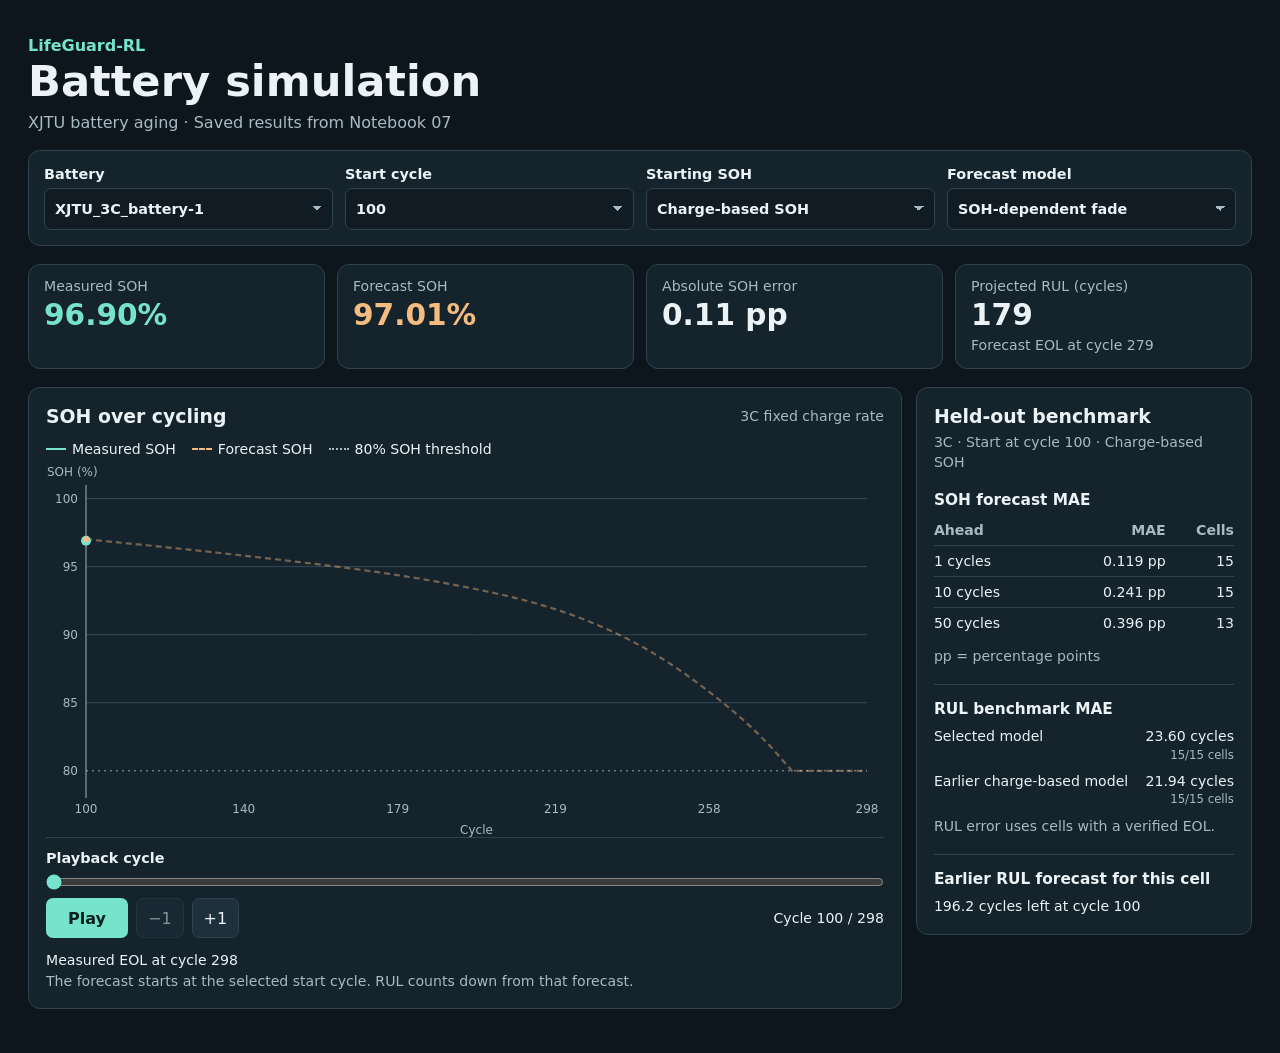
==== simulation/index.html @ 2dda5d89 "Add models-evaluation-simulation on small part" ====
<!doctype html>
<html lang="en">
<head>
  <meta charset="utf-8">
  <meta name="viewport" content="width=device-width, initial-scale=1">
  <meta name="color-scheme" content="dark">
  <title>LifeGuard-RL · Battery simulation</title>
  <style>
    :root {
      color-scheme: dark;
      font-family: system-ui, sans-serif;
      color: #ebf3f6;
      background: #0d161d;
      --panel: #15232d;
      --border: #30424e;
      --muted: #a8bac4;
      --measured: #76e4cc;
      --forecast: #f5bc80;
    }

    * { box-sizing: border-box; }
    body { margin: 0; }
    main { max-width: 1280px; margin: auto; padding: 36px 28px 44px; }
    header, .controls, .stats { margin-bottom: 18px; }
    h1, h2, h3, p, dl, dd { margin: 0; }
    h1 { margin: 3px 0 7px; font-size: clamp(1.8rem, 4vw, 2.7rem); line-height: 1.1; }
    h2 { font-size: 1.18rem; }
    h3 { font-size: 0.96rem; }
    .project { color: var(--measured); font-weight: 650; }
    .muted { color: var(--muted); }
    .small { font-size: 0.88rem; line-height: 1.45; }
    .numbers { font-variant-numeric: tabular-nums; }
    .panel { background: var(--panel); border: 1px solid var(--border); border-radius: 12px; }

    .controls, .stats { display: grid; grid-template-columns: repeat(4, minmax(0, 1fr)); gap: 12px; }
    .controls { padding: 15px; }
    label { display: grid; gap: 6px; font-size: 0.9rem; font-weight: 600; }
    select, button { font: inherit; color: inherit; }
    select {
      width: 100%;
      min-height: 42px;
      padding: 7px 28px 7px 10px;
      border: 1px solid var(--border);
      border-radius: 7px;
      appearance: none;
      background: linear-gradient(45deg, transparent 50%, var(--muted) 50%) right 15px center / 5px 5px no-repeat,
                  linear-gradient(135deg, var(--muted) 50%, transparent 50%) right 10px center / 5px 5px no-repeat,
                  #101b23;
    }
    :focus-visible { outline: 2px solid var(--measured); outline-offset: 3px; }
    .stat { padding: 13px 15px; }
    .stat dt { color: var(--muted); font-size: 0.88rem; }
    .stat-value { margin-top: 4px; font-size: clamp(1.25rem, 2.5vw, 1.85rem); font-weight: 650; }
    .stat-detail { margin-top: 3px; }
    #measured-soh { color: var(--measured); }
    #forecast-soh { color: var(--forecast); }

    .views { display: grid; grid-template-columns: minmax(0, 2.6fr) minmax(270px, 1fr); gap: 14px; align-items: start; }
    .trajectory, .benchmark { padding: 17px; }
    .heading { display: flex; align-items: center; justify-content: space-between; gap: 10px; flex-wrap: wrap; }
    .legend { display: flex; gap: 8px 16px; flex-wrap: wrap; margin: 12px 0 3px; }
    .legend span { display: inline-flex; align-items: center; gap: 6px; }
    .legend i { width: 20px; border-top: 2px solid var(--measured); }
    .legend .forecast { border-color: var(--forecast); border-top-style: dashed; }
    .legend .threshold { border-color: var(--muted); border-top-style: dotted; }
    canvas { display: block; width: 100%; height: clamp(255px, 37vw, 375px); }

    .timeline { display: grid; gap: 8px; padding: 12px 0; border-top: 1px solid var(--border); }
    .timeline input { width: 100%; margin: 0; accent-color: var(--measured); cursor: pointer; }
    .timeline-actions { display: flex; align-items: center; gap: 8px; flex-wrap: wrap; }
    button {
      min-height: 40px;
      min-width: 42px;
      padding: 6px 11px;
      border: 1px solid var(--border);
      border-radius: 7px;
      background: #1d303c;
      cursor: pointer;
    }
    button:hover:not(:disabled) { filter: brightness(1.13); }
    button:disabled { opacity: 0.52; cursor: default; }
    #play { min-width: 82px; background: var(--measured); color: #09211d; border-color: transparent; font-weight: 750; }
    #cycle-position { margin-left: auto; }

    .benchmark > p { margin-top: 5px; }
    .benchmark-section { margin-top: 18px; }
    .benchmark-section + .benchmark-section { padding-top: 15px; border-top: 1px solid var(--border); }
    table { width: 100%; margin-top: 6px; border-collapse: collapse; font-size: 0.88rem; }
    th, td { padding: 7px 0; text-align: right; }
    th:first-child, td:first-child { text-align: left; }
    thead th { color: var(--muted); font-weight: 550; }
    tbody tr { border-top: 1px solid var(--border); }
    .comparison { display: grid; grid-template-columns: 1fr auto; gap: 7px 10px; align-items: start; margin-top: 8px; }
    .comparison dd { text-align: right; }
    .comparison small { display: block; }
    .benchmark-note { margin-top: 8px; }

    @media (max-width: 880px) {
      .views { grid-template-columns: minmax(0, 1fr); }
    }
    @media (max-width: 620px) {
      main { padding: 24px 13px 32px; }
      .controls, .stats { grid-template-columns: repeat(2, minmax(0, 1fr)); gap: 9px; }
      .controls, .stat, .trajectory, .benchmark { padding: 11px; }
      select { font-size: 0.87rem; }
    }
  </style>
</head>
<body>
  <main>
    <header>
      <p class="project">LifeGuard-RL</p>
      <h1>Battery simulation</h1>
      <p class="muted">XJTU battery aging · Saved results from Notebook 07</p>
    </header>

    <section class="controls panel" aria-label="Simulation settings">
      <label>Battery<select id="battery"></select></label>
      <label>Start cycle<select id="landmark"></select></label>
      <label>Starting SOH<select id="initializer"></select></label>
      <label>Forecast model<select id="model"></select></label>
    </section>

    <dl class="stats numbers" aria-label="Results at the selected cycle">
      <div class="stat panel"><dt>Measured SOH</dt><dd id="measured-soh" class="stat-value"></dd></div>
      <div class="stat panel"><dt>Forecast SOH</dt><dd id="forecast-soh" class="stat-value"></dd></div>
      <div class="stat panel"><dt>Absolute SOH error</dt><dd id="soh-error" class="stat-value"></dd></div>
      <div class="stat panel">
        <dt>Projected RUL (cycles)</dt>
        <dd id="projected-rul" class="stat-value"></dd>
        <dd id="projected-detail" class="stat-detail small muted"></dd>
      </div>
    </dl>

    <div class="views">
      <section class="trajectory panel" aria-labelledby="trajectory-title">
        <div class="heading">
          <h2 id="trajectory-title">SOH over cycling</h2>
          <p id="protocol" class="small muted"></p>
        </div>
        <div class="legend small" aria-hidden="true">
          <span><i></i>Measured SOH</span>
          <span><i class="forecast"></i>Forecast SOH</span>
          <span><i class="threshold"></i><span id="threshold-label"></span></span>
        </div>
        <canvas id="chart" role="img" aria-label="Measured and forecast state of health by cycle, with the end-of-life threshold"></canvas>
        <div class="timeline">
          <label for="cycle">Playback cycle</label>
          <input id="cycle" type="range" step="1">
          <div class="timeline-actions">
            <button id="play" type="button">Play</button>
            <button id="back" type="button" aria-label="Previous cycle">−1</button>
            <button id="forward" type="button" aria-label="Next cycle">+1</button>
            <output id="cycle-position" for="cycle" class="numbers small" aria-live="off"></output>
          </div>
        </div>
        <p id="recorded-eol" class="small"></p>
        <p class="small muted">The forecast starts at the selected start cycle. RUL counts down from that forecast.</p>
      </section>

      <aside class="benchmark panel" aria-labelledby="benchmark-title">
        <h2 id="benchmark-title">Held-out benchmark</h2>
        <p id="benchmark-context" class="small muted"></p>
        <section class="benchmark-section">
          <h3>SOH forecast MAE</h3>
          <table class="numbers" aria-label="Mean absolute SOH error by forecast horizon">
            <thead><tr><th scope="col">Ahead</th><th scope="col">MAE</th><th scope="col">Cells</th></tr></thead>
            <tbody id="soh-benchmark"></tbody>
          </table>
          <p class="benchmark-note small muted">pp = percentage points</p>
        </section>
        <section class="benchmark-section">
          <h3>RUL benchmark MAE</h3>
          <dl class="comparison small numbers">
            <dt>Selected model</dt><dd id="model-rul-mae"></dd>
            <dt>Earlier charge-based model</dt><dd id="previous-rul-mae"></dd>
          </dl>
          <p class="benchmark-note small muted">RUL error uses cells with a verified EOL.</p>
        </section>
        <section class="benchmark-section">
          <h3>Earlier RUL forecast for this cell</h3>
          <p id="previous-rul" class="benchmark-note small numbers"></p>
        </section>
      </aside>
    </div>
    <noscript><p>This dashboard needs JavaScript to play the saved results.</p></noscript>
  </main>

  <script id="notebook-data" type="application/json">{"cells":[{"id":"XJTU_2C_battery-1","rate":2,"observedEol":389,"lastRecorded":389,"eventStatus":"observed","landmarks":{"50":{"observed":[98.15,98.1,98.1,98.1,98.1,98.2,98.3,98.2,98.35000000000001,98.4,98.35000000000001,98.35000000000001,98.2,98.2,98.2,98.15,98.1,98.1,98.25,98.4,98.35000000000001,98.35000000000001,98.35000000000001,98.3,98.25,98.25,98.25,98.2,98.2,98.15,98.2,98.25,98.55000000000001,98.45,98.3,98.2,98.15,98.1,98.05,98.05,98.0,98.0,97.95,98.0,97.95,98.0,98.0,98.0,97.95,97.89999999999999,97.85000000000001,97.8,97.75,97.7,97.8,97.89999999999999,97.89999999999999,97.89999999999999,97.89999999999999,97.85000000000001,97.8,97.75,97.75,97.7,97.65,97.6,97.65,97.75,97.8,97.75,97.8,97.75,97.75,97.7,97.65,97.65,97.6,97.6,97.55,97.55,97.55,97.55,97.6,97.55,97.55,97.5,97.45,97.39999999999999,97.35000000000001,97.3,97.25,97.35000000000001,97.45,97.39999999999999,97.39999999999999,97.35000000000001,97.3,97.3,97.2,97.2,97.15,97.1,97.05,97.1,97.3,97.45,97.45,97.35000000000001,97.3,97.25,97.2,97.2,97.15,97.1,97.1,97.05,97.1,97.05,97.05,97.05,96.95,96.89999999999999,96.85000000000001,96.85000000000001,96.8,96.75,96.7,96.7,96.65,96.6,96.6,96.55,96.55,96.5,96.5,96.45,96.45,96.39999999999999,96.35000000000001,96.35000000000001,96.3,96.3,96.25,96.2,96.2,96.2,96.15,96.15,96.1,96.05,96.0,95.95,95.89999999999999,95.85000000000001,95.85000000000001,95.8,95.7,95.7,95.65,95.6,95.55,95.5,95.45,95.45,95.35,95.35,95.25,95.19999999999999,95.19999999999999,95.1,95.05,94.95,94.89999999999999,94.8,94.75,94.69999999999999,94.6,94.5,94.45,94.35,94.25,94.19999999999999,94.1,94.05,94.0,93.89999999999999,93.85,93.8,93.75,93.65,93.60000000000001,93.55,93.5,93.5,93.4,93.4,93.35,93.25,93.2,93.15,93.05,93.0,92.95,92.95,93.10000000000001,93.0,93.0,93.2,93.15,93.15,93.15,93.05,93.0,92.9,92.9,92.45,92.4,92.45,92.4,92.4,92.30000000000001,92.25,92.2,92.10000000000001,92.05,92.0,92.05,92.05,92.0,91.9,91.8,91.64999999999999,91.55,91.45,91.35,91.3,91.2,91.10000000000001,91.2,91.25,91.14999999999999,91.05,90.95,91.0,90.95,90.75,90.60000000000001,90.5,90.4,90.3,90.3,90.35,90.4,90.2,90.14999999999999,90.0,89.95,89.85,89.75,89.60000000000001,89.5,89.4,89.35,89.3,89.14999999999999,89.05,88.85,88.75,88.6,88.5,88.35,88.25,88.1,88.0,87.85,87.8,87.64999999999999,87.5,87.4,87.3,87.25,87.15,87.05000000000001,86.8,86.7,86.6,86.4,86.3,86.25,86.1,86.05000000000001,85.9,85.9,85.85000000000001,85.75,85.6,85.5,85.45,85.35000000000001,85.2,85.2,85.1,85.05,84.89999999999999,84.75,84.65,84.5,84.39999999999999,84.35000000000001,84.2,84.1,84.05,84.0,84.05,83.89999999999999,83.8,83.7,83.55,83.45,83.35000000000001,83.25,83.1,83.0,82.89999999999999,82.85,83.0,82.95,82.85,82.75,82.69999999999999,82.65,82.55,82.45,82.3,82.25,82.15,82.0,82.05,82.1,79.60000000000001],"initializers":{"charge":{"persistence":{"rul":null,"status":"persistence","forecast":[98.10902935030765,98.10902935030765,98.10902935030765,98.10902935030765,98.10902935030765,98.10902935030765,98.10902935030765,98.10902935030765,98.10902935030765,98.10902935030765,98.10902935030765,98.10902935030765,98.10902935030765,98.10902935030765,98.10902935030765,98.10902935030765,98.10902935030765,98.10902935030765,98.10902935030765,98.10902935030765,98.10902935030765,98.10902935030765,98.10902935030765,98.10902935030765,98.10902935030765,98.10902935030765,98.10902935030765,98.10902935030765,98.10902935030765,98.10902935030765,98.10902935030765,98.10902935030765,98.10902935030765,98.10902935030765,98.10902935030765,98.10902935030765,98.10902935030765,98.10902935030765,98.10902935030765,98.10902935030765,98.10902935030765,98.10902935030765,98.10902935030765,98.10902935030765,98.10902935030765,98.10902935030765,98.10902935030765,98.10902935030765,98.10902935030765,98.10902935030765,98.10902935030765,98.10902935030765,98.10902935030765,98.10902935030765,98.10902935030765,98.10902935030765,98.10902935030765,98.10902935030765,98.10902935030765,98.10902935030765,98.10902935030765,98.10902935030765,98.10902935030765,98.10902935030765,98.10902935030765,98.10902935030765,98.10902935030765,98.10902935030765,98.10902935030765,98.10902935030765,98.10902935030765,98.10902935030765,98.10902935030765,98.10902935030765,98.10902935030765,98.10902935030765,98.10902935030765,98.10902935030765,98.10902935030765,98.10902935030765,98.10902935030765,98.10902935030765,98.10902935030765,98.10902935030765,98.10902935030765,98.10902935030765,98.10902935030765,98.10902935030765,98.10902935030765,98.10902935030765,98.10902935030765,98.10902935030765,98.10902935030765,98.10902935030765,98.10902935030765,98.10902935030765,98.10902935030765,98.10902935030765,98.10902935030765,98.10902935030765,98.10902935030765,98.10902935030765,98.10902935030765,98.10902935030765,98.10902935030765,98.10902935030765,98.10902935030765,98.10902935030765,98.10902935030765,98.10902935030765,98.10902935030765,98.10902935030765,98.10902935030765,98.10902935030765,98.10902935030765,98.10902935030765,98.10902935030765,98.10902935030765,98.10902935030765,98.10902935030765,98.10902935030765,98.10902935030765,98.10902935030765,98.10902935030765,98.10902935030765,98.10902935030765,98.10902935030765,98.10902935030765,98.10902935030765,98.10902935030765,98.10902935030765,98.10902935030765,98.10902935030765,98.10902935030765,98.10902935030765,98.10902935030765,98.10902935030765,98.10902935030765,98.10902935030765,98.10902935030765,98.10902935030765,98.10902935030765,98.10902935030765,98.10902935030765,98.10902935030765,98.10902935030765,98.10902935030765,98.10902935030765,98.10902935030765,98.10902935030765,98.10902935030765,98.10902935030765,98.10902935030765,98.10902935030765,98.10902935030765,98.10902935030765,98.10902935030765,98.10902935030765,98.10902935030765,98.10902935030765,98.10902935030765,98.10902935030765,98.10902935030765,98.10902935030765,98.10902935030765,98.10902935030765,98.10902935030765,98.10902935030765,98.10902935030765,98.10902935030765,98.10902935030765,98.10902935030765,98.10902935030765,98.10902935030765,98.10902935030765,98.10902935030765,98.10902935030765,98.10902935030765,98.10902935030765,98.10902935030765,98.10902935030765,98.10902935030765,98.10902935030765,98.10902935030765,98.10902935030765,98.10902935030765,98.10902935030765,98.10902935030765,98.10902935030765,98.10902935030765,98.10902935030765,98.10902935030765,98.10902935030765,98.10902935030765,98.10902935030765,98.10902935030765,98.10902935030765,98.10902935030765,98.10902935030765,98.10902935030765,98.10902935030765,98.10902935030765,98.10902935030765,98.10902935030765,98.10902935030765,98.10902935030765,98.10902935030765,98.10902935030765,98.10902935030765,98.10902935030765,98.10902935030765,98.10902935030765,98.10902935030765,98.10902935030765,98.10902935030765,98.10902935030765,98.10902935030765,98.10902935030765,98.10902935030765,98.10902935030765,98.10902935030765,98.10902935030765,98.10902935030765,98.10902935030765,98.10902935030765,98.10902935030765,98.10902935030765,98.10902935030765,98.10902935030765,98.10902935030765,98.10902935030765,98.10902935030765,98.10902935030765,98.10902935030765,98.10902935030765,98.10902935030765,98.10902935030765,98.10902935030765,98.10902935030765,98.10902935030765,98.10902935030765,98.10902935030765,98.10902935030765,98.10902935030765,98.10902935030765,98.10902935030765,98.10902935030765,98.10902935030765,98.10902935030765,98.10902935030765,98.10902935030765,98.10902935030765,98.10902935030765,98.10902935030765,98.10902935030765,98.10902935030765,98.10902935030765,98.10902935030765,98.10902935030765,98.10902935030765,98.10902935030765,98.10902935030765,98.10902935030765,98.10902935030765,98.10902935030765,98.10902935030765,98.10902935030765,98.10902935030765,98.10902935030765,98.10902935030765,98.10902935030765,98.10902935030765,98.10902935030765,98.10902935030765,98.10902935030765,98.10902935030765,98.10902935030765,98.10902935030765,98.10902935030765,98.10902935030765,98.10902935030765,98.10902935030765,98.10902935030765,98.10902935030765,98.10902935030765,98.10902935030765,98.10902935030765,98.10902935030765,98.10902935030765,98.10902935030765,98.10902935030765,98.10902935030765,98.10902935030765,98.10902935030765,98.10902935030765,98.10902935030765,98.10902935030765,98.10902935030765,98.10902935030765,98.10902935030765,98.10902935030765,98.10902935030765,98.10902935030765,98.10902935030765,98.10902935030765,98.10902935030765,98.10902935030765,98.10902935030765,98.10902935030765,98.10902935030765,98.10902935030765,98.10902935030765,98.10902935030765,98.10902935030765,98.10902935030765,98.10902935030765,98.10902935030765,98.10902935030765,98.10902935030765,98.10902935030765,98.10902935030765,98.10902935030765,98.10902935030765,98.10902935030765,98.10902935030765,98.10902935030765,98.10902935030765,98.10902935030765,98.10902935030765,98.10902935030765,98.10902935030765,98.10902935030765,98.10902935030765,98.10902935030765,98.10902935030765,98.10902935030765,98.10902935030765,98.10902935030765,98.10902935030765,98.10902935030765]},"constant_fade":{"rul":363.0,"status":"crossed","forecast":[98.10902935030765,98.05902935030765,98.00902935030766,97.95902935030766,97.90902935030766,97.85902935030767,97.80902935030767,97.75902935030767,97.70902935030767,97.65902935030768,97.60902935030768,97.55902935030768,97.50902935030769,97.45902935030769,97.40902935030769,97.3590293503077,97.3090293503077,97.2590293503077,97.2090293503077,97.1590293503077,97.10902935030771,97.05902935030771,97.00902935030771,96.95902935030772,96.90902935030772,96.85902935030772,96.80902935030772,96.75902935030773,96.70902935030773,96.65902935030773,96.60902935030774,96.55902935030774,96.50902935030774,96.45902935030774,96.40902935030775,96.35902935030775,96.30902935030775,96.25902935030776,96.20902935030776,96.15902935030776,96.10902935030776,96.05902935030777,96.00902935030777,95.95902935030777,95.90902935030778,95.85902935030778,95.80902935030778,95.75902935030778,95.70902935030779,95.65902935030779,95.6090293503078,95.5590293503078,95.5090293503078,95.4590293503078,95.4090293503078,95.35902935030781,95.30902935030781,95.25902935030781,95.20902935030782,95.15902935030782,95.10902935030782,95.05902935030782,95.00902935030783,94.95902935030783,94.90902935030783,94.85902935030784,94.80902935030784,94.75902935030784,94.70902935030784,94.65902935030785,94.60902935030785,94.55902935030785,94.50902935030786,94.45902935030786,94.40902935030786,94.35902935030786,94.30902935030787,94.25902935030787,94.20902935030787,94.15902935030788,94.10902935030788,94.05902935030788,94.00902935030788,93.95902935030789,93.90902935030789,93.85902935030789,93.8090293503079,93.7590293503079,93.7090293503079,93.6590293503079,93.6090293503079,93.55902935030791,93.50902935030791,93.45902935030792,93.40902935030792,93.35902935030792,93.30902935030792,93.25902935030793,93.20902935030793,93.15902935030793,93.10902935030794,93.05902935030794,93.00902935030794,92.95902935030794,92.90902935030795,92.85902935030795,92.80902935030795,92.75902935030796,92.70902935030796,92.65902935030796,92.60902935030796,92.55902935030797,92.50902935030797,92.45902935030797,92.40902935030797,92.35902935030798,92.30902935030798,92.25902935030798,92.20902935030799,92.15902935030799,92.10902935030799,92.059029350308,92.009029350308,91.959029350308,91.909029350308,91.859029350308,91.80902935030801,91.75902935030801,91.70902935030801,91.65902935030802,91.60902935030802,91.55902935030802,91.50902935030803,91.45902935030803,91.40902935030803,91.35902935030803,91.30902935030804,91.25902935030804,91.20902935030804,91.15902935030805,91.10902935030805,91.05902935030805,91.00902935030805,90.95902935030806,90.90902935030806,90.85902935030806,90.80902935030807,90.75902935030807,90.70902935030807,90.65902935030807,90.60902935030808,90.55902935030808,90.50902935030808,90.45902935030809,90.40902935030809,90.35902935030809,90.3090293503081,90.2590293503081,90.2090293503081,90.1590293503081,90.1090293503081,90.05902935030811,90.00902935030811,89.95902935030811,89.90902935030812,89.85902935030812,89.80902935030812,89.75902935030813,89.70902935030813,89.65902935030813,89.60902935030813,89.55902935030814,89.50902935030814,89.45902935030814,89.40902935030815,89.35902935030815,89.30902935030815,89.25902935030815,89.20902935030816,89.15902935030816,89.10902935030816,89.05902935030817,89.00902935030817,88.95902935030817,88.90902935030817,88.85902935030818,88.80902935030818,88.75902935030818,88.70902935030819,88.65902935030819,88.60902935030819,88.5590293503082,88.5090293503082,88.4590293503082,88.4090293503082,88.3590293503082,88.30902935030821,88.25902935030821,88.20902935030821,88.15902935030822,88.10902935030822,88.05902935030822,88.00902935030823,87.95902935030823,87.90902935030823,87.85902935030823,87.80902935030824,87.75902935030824,87.70902935030824,87.65902935030824,87.60902935030825,87.55902935030825,87.50902935030825,87.45902935030826,87.40902935030826,87.35902935030826,87.30902935030826,87.25902935030827,87.20902935030827,87.15902935030827,87.10902935030828,87.05902935030828,87.00902935030828,86.95902935030828,86.90902935030829,86.85902935030829,86.8090293503083,86.7590293503083,86.7090293503083,86.6590293503083,86.6090293503083,86.55902935030831,86.50902935030831,86.45902935030831,86.40902935030832,86.35902935030832,86.30902935030832,86.25902935030832,86.20902935030833,86.15902935030833,86.10902935030833,86.05902935030834,86.00902935030834,85.95902935030834,85.90902935030834,85.85902935030835,85.80902935030835,85.75902935030835,85.70902935030836,85.65902935030836,85.60902935030836,85.55902935030836,85.50902935030837,85.45902935030837,85.40902935030837,85.35902935030838,85.30902935030838,85.25902935030838,85.20902935030838,85.15902935030839,85.10902935030839,85.05902935030839,85.0090293503084,84.9590293503084,84.9090293503084,84.8590293503084,84.8090293503084,84.75902935030841,84.70902935030841,84.65902935030842,84.60902935030842,84.55902935030842,84.50902935030842,84.45902935030843,84.40902935030843,84.35902935030843,84.30902935030844,84.25902935030844,84.20902935030844,84.15902935030844,84.10902935030845,84.05902935030845,84.00902935030845,83.95902935030846,83.90902935030846,83.85902935030846,83.80902935030846,83.75902935030847,83.70902935030847,83.65902935030847,83.60902935030848,83.55902935030848,83.50902935030848,83.45902935030848,83.40902935030849,83.35902935030849,83.30902935030849,83.2590293503085,83.2090293503085,83.1590293503085,83.1090293503085,83.0590293503085,83.00902935030851,82.95902935030851,82.90902935030851,82.85902935030852,82.80902935030852,82.75902935030852,82.70902935030853,82.65902935030853,82.60902935030853,82.55902935030853,82.50902935030854,82.45902935030854,82.40902935030854,82.35902935030855,82.30902935030855,82.25902935030855,82.20902935030855,82.15902935030856,82.10902935030856,82.05902935030856,82.00902935030857,81.95902935030857,81.90902935030857,81.85902935030857,81.80902935030858,81.75902935030858,81.70902935030858,81.65902935030859,81.60902935030859,81.55902935030859,81.5090293503086,81.4590293503086,81.4090293503086,81.3590293503086,81.3090293503086,81.25902935030861,81.20902935030861,81.15902935030861]},"soh_dependent":{"rul":319.0,"status":"crossed","forecast":[98.10902935030765,98.10011964381073,98.09112084024883,98.08203204865133,98.07285236913785,98.06358089282922,98.05421670175751,98.04475886877509,98.03520645746285,98.02555852203747,98.01581410725785,98.00597224833044,97.99603197081375,97.98599229052188,97.9758522134271,97.96561073556137,97.95526684291698,97.94481951134615,97.93426770645962,97.92361038352422,97.91284648735946,97.90197495223306,97.89099470175539,97.87990464877295,97.86870369526068,97.85739073221329,97.84596463953542,97.83442428593078,97.82276852879009,97.81099621407799,97.79910617621877,97.78709723798096,97.77496821036077,97.76271789246438,97.75034507138902,97.73784852210291,97.72522700732394,97.71247927739718,97.69960407017115,97.68660011087286,97.67346611198158,97.6602007731014,97.6468027808324,97.63327080864073,97.61960351672714,97.6057995518944,97.59185754741335,97.57777612288749,97.56355388411636,97.54918942295753,97.53468131718711,97.52002813035898,97.50522841166257,97.49028069577919,97.47518350273698,97.45993533776435,97.444534691142,97.42898003805341,97.41326983843395,97.39740253681829,97.38137656218647,97.36519032780834,97.34884223108642,97.33233065339729,97.31565395993127,97.29881049953057,97.28179860452587,97.26461659057114,97.24726275647684,97.22973538404162,97.21203273788204,97.19415306526086,97.17609459591347,97.1578555418726,97.13943409729133,97.12082843826424,97.10203672264689,97.08305708987335,97.06388766077208,97.04452653737981,97.02497180275361,97.00522152078115,96.98527373598895,96.96494239504871,96.9441535989373,96.92289705491339,96.90116223864895,96.87893838901856,96.85621450277148,96.83297932908384,96.80922136398823,96.78492884467796,96.76008974368322,96.7346917629161,96.70872232758171,96.6821685799523,96.65501737300123,96.62725526389376,96.59886850733137,96.56984304874634,96.54016451734313,96.50981821898336,96.47878912891048,96.44706188431097,96.41462077670796,96.3814497441839,96.34753236342803,96.31285184160517,96.27739100804128,96.2411323057222,96.20405778260096,96.16614908270948,96.12738743707044,96.08775365440452,96.04722811162863,96.00579074414027,95.96342103588343,95.92009800919081,95.8758002143976,95.83050571922155,95.78419209790404,95.73683642010688,95.68841523955929,95.63890458244937,95.58827993555448,95.53651623410445,95.4835878493718,95.42946857598267,95.37413161894227,95.31754958036848,95.25969444592677,95.20053757096012,95.14004966630672,95.07820078379862,95.01496030143409,94.95029690821636,94.88560755254001,94.82132250533664,94.75743923967829,94.6939552444303,94.6308680241526,94.56817509900165,94.50587400463289,94.44396229210393,94.38243752777828,94.32129729322966,94.26053918514698,94.20016081523981,94.14015981014457,94.08053381133116,94.02128047501034,93.96239747204153,93.90388248784127,93.84573322229227,93.78794738965294,93.73052271846761,93.67345695147719,93.61674784553045,93.56039317149589,93.50439071417404,93.44873827221045,93.39343365800913,93.33847469764657,93.28385923078629,93.22958511059387,93.17565020365267,93.12205238987984,93.06878956244309,93.01585962767781,92.96326050500483,92.91066865626733,92.857945327908,92.80509019122776,92.75210291670584,92.6989831739976,92.6457306319326,92.59234495851243,92.53882582090871,92.48517288546098,92.43138581767464,92.37746428221882,92.32340794292438,92.26921646278169,92.21488950393864,92.16042672769848,92.10582779451772,92.05109236400402,91.99622009491404,91.94121064515133,91.8860636717642,91.83077883094361,91.77535577802098,91.71979416746603,91.6640936528847,91.60825388701691,91.55227452173446,91.4961552080388,91.4398955960589,91.38349533504905,91.32695407338667,91.27027145857014,91.21344713721656,91.1564807550596,91.09937195694725,91.04212038683961,90.98472568780672,90.92687246933724,90.86768139519066,90.80712152745444,90.74516121277682,90.68176806582228,90.61690895234442,90.55054997186738,90.48265643996682,90.41319287014105,90.34212295526306,90.26940954860352,90.19501464441498,90.11889935806708,90.04102390572238,89.96134758354222,89.87982874641163,89.79642478617241,89.71109210935265,89.62378611438143,89.53446116827651,89.4430705827929,89.34956659001999,89.2539003174142,89.15602176225441,89.05587976550655,88.95342198508389,88.84958465130592,88.74555262252711,88.64132553369436,88.53690301907004,88.4322847122308,88.32747024606623,88.2224592527776,88.11725136387655,88.01184621018382,87.90624342182791,87.80044262824384,87.6944434581718,87.58824553965587,87.48184850004273,87.37525196598031,87.26845556341652,87.16145891759793,87.05426165306842,86.94686339366793,86.83936339366792,86.73186339366792,86.62436339366792,86.51686339366792,86.40936339366792,86.30186339366792,86.19436339366791,86.08686339366791,85.97936339366791,85.87186339366791,85.7643633936679,85.6568633936679,85.5493633936679,85.4418633936679,85.3343633936679,85.2268633936679,85.1193633936679,85.0118633936679,84.9043633936679,84.79752089533643,84.69141293918099,84.58603447522412,84.48138048820695,84.37744599735053,84.27422605611875,84.17171575198293,84.06991020618804,83.9688045735205,83.86839404207754,83.76867383303825,83.66963920043611,83.57128543093312,83.47360784359545,83.37660178967073,83.28026265236674,83.18458584663172,83.08956681893612,82.99520104705593,82.90143305098239,82.80731342492358,82.71284085026704,82.61801400345554,82.5228315559685,82.42729217430337,82.33139451995702,82.23513724940685,82.13851901409213,82.04153846039497,81.94419422962146,81.84648495798254,81.74840927657498,81.64996581136214,81.55115318315474,81.45197000759157,81.35241489512003,81.25248645097673,81.1521832751679,81.05150396244979,80.95044710230897,80.84919710230898,80.74794710230898,80.64669710230899,80.545447102309,80.444197102309,80.34294710230901,80.24169710230902,80.14044710230903,80.03919710230903,80.0,80.0,80.0,80.0,80.0,80.0,80.0,80.0,80.0,80.0,80.0,80.0,80.0,80.0,80.0,80.0,80.0,80.0,80.0,80.0,80.0]},"soh_dependent_with_history":{"rul":319.0,"status":"crossed","forecast":[98.10902935030765,98.10011964381073,98.09112084024883,98.08203204865133,98.07285236913785,98.06358089282922,98.05421670175751,98.04475886877509,98.03520645746285,98.02555852203747,98.01581410725785,98.00597224833044,97.99603197081375,97.98599229052188,97.9758522134271,97.96561073556137,97.95526684291698,97.94481951134615,97.93426770645962,97.92361038352422,97.91284648735946,97.90197495223306,97.89099470175539,97.87990464877295,97.86870369526068,97.85739073221329,97.84596463953542,97.83442428593078,97.82276852879009,97.81099621407799,97.79910617621877,97.78709723798096,97.77496821036077,97.76271789246438,97.75034507138902,97.73784852210291,97.72522700732394,97.71247927739718,97.69960407017115,97.68660011087286,97.67346611198158,97.6602007731014,97.6468027808324,97.63327080864073,97.61960351672714,97.6057995518944,97.59185754741335,97.57777612288749,97.56355388411636,97.54918942295753,97.53468131718711,97.52002813035898,97.50522841166257,97.49028069577919,97.47518350273698,97.45993533776435,97.444534691142,97.42898003805341,97.41326983843395,97.39740253681829,97.38137656218647,97.36519032780834,97.34884223108642,97.33233065339729,97.31565395993127,97.29881049953057,97.28179860452587,97.26461659057114,97.24726275647684,97.22973538404162,97.21203273788204,97.19415306526086,97.17609459591347,97.1578555418726,97.13943409729133,97.12082843826424,97.10203672264689,97.08305708987335,97.06388766077208,97.04452653737981,97.02497180275361,97.00522152078115,96.98527373598895,96.96494239504871,96.9441535989373,96.92289705491339,96.90116223864895,96.87893838901856,96.85621450277148,96.83297932908384,96.80922136398823,96.78492884467796,96.76008974368322,96.7346917629161,96.70872232758171,96.6821685799523,96.65501737300123,96.62725526389376,96.59886850733137,96.56984304874634,96.54016451734313,96.50981821898336,96.47878912891048,96.44706188431097,96.41462077670796,96.3814497441839,96.34753236342803,96.31285184160517,96.27739100804128,96.2411323057222,96.20405778260096,96.16614908270948,96.12738743707044,96.08775365440452,96.04722811162863,96.00579074414027,95.96342103588343,95.92009800919081,95.8758002143976,95.83050571922155,95.78419209790404,95.73683642010688,95.68841523955929,95.63890458244937,95.58827993555448,95.53651623410445,95.4835878493718,95.42946857598267,95.37413161894227,95.31754958036848,95.25969444592677,95.20053757096012,95.14004966630672,95.07820078379862,95.01496030143409,94.95029690821636,94.88560755254001,94.82132250533664,94.75743923967829,94.6939552444303,94.6308680241526,94.56817509900165,94.50587400463289,94.44396229210393,94.38243752777828,94.32129729322966,94.26053918514698,94.20016081523981,94.14015981014457,94.08053381133116,94.02128047501034,93.96239747204153,93.90388248784127,93.84573322229227,93.78794738965294,93.73052271846761,93.67345695147719,93.61674784553045,93.56039317149589,93.50439071417404,93.44873827221045,93.39343365800913,93.33847469764657,93.28385923078629,93.22958511059387,93.17565020365267,93.12205238987984,93.06878956244309,93.01585962767781,92.96326050500483,92.91066865626733,92.857945327908,92.80509019122776,92.75210291670584,92.6989831739976,92.6457306319326,92.59234495851243,92.53882582090871,92.48517288546098,92.43138581767464,92.37746428221882,92.32340794292438,92.26921646278169,92.21488950393864,92.16042672769848,92.10582779451772,92.05109236400402,91.99622009491404,91.94121064515133,91.8860636717642,91.83077883094361,91.77535577802098,91.71979416746603,91.6640936528847,91.60825388701691,91.55227452173446,91.4961552080388,91.4398955960589,91.38349533504905,91.32695407338667,91.27027145857014,91.21344713721656,91.1564807550596,91.09937195694725,91.04212038683961,90.98472568780672,90.92687246933724,90.86768139519066,90.80712152745444,90.74516121277682,90.68176806582228,90.61690895234442,90.55054997186738,90.48265643996682,90.41319287014105,90.34212295526306,90.26940954860352,90.19501464441498,90.11889935806708,90.04102390572238,89.96134758354222,89.87982874641163,89.79642478617241,89.71109210935265,89.62378611438143,89.53446116827651,89.4430705827929,89.34956659001999,89.2539003174142,89.15602176225441,89.05587976550655,88.95342198508389,88.84958465130592,88.74555262252711,88.64132553369436,88.53690301907004,88.4322847122308,88.32747024606623,88.2224592527776,88.11725136387655,88.01184621018382,87.90624342182791,87.80044262824384,87.6944434581718,87.58824553965587,87.48184850004273,87.37525196598031,87.26845556341652,87.16145891759793,87.05426165306842,86.94686339366793,86.83936339366792,86.73186339366792,86.62436339366792,86.51686339366792,86.40936339366792,86.30186339366792,86.19436339366791,86.08686339366791,85.97936339366791,85.87186339366791,85.7643633936679,85.6568633936679,85.5493633936679,85.4418633936679,85.3343633936679,85.2268633936679,85.1193633936679,85.0118633936679,84.9043633936679,84.79752089533643,84.69141293918099,84.58603447522412,84.48138048820695,84.37744599735053,84.27422605611875,84.17171575198293,84.06991020618804,83.9688045735205,83.86839404207754,83.76867383303825,83.66963920043611,83.57128543093312,83.47360784359545,83.37660178967073,83.28026265236674,83.18458584663172,83.08956681893612,82.99520104705593,82.90143305098239,82.80731342492358,82.71284085026704,82.61801400345554,82.5228315559685,82.42729217430337,82.33139451995702,82.23513724940685,82.13851901409213,82.04153846039497,81.94419422962146,81.84648495798254,81.74840927657498,81.64996581136214,81.55115318315474,81.45197000759157,81.35241489512003,81.25248645097673,81.1521832751679,81.05150396244979,80.95044710230897,80.84919710230898,80.74794710230898,80.64669710230899,80.545447102309,80.444197102309,80.34294710230901,80.24169710230902,80.14044710230903,80.03919710230903,80.0,80.0,80.0,80.0,80.0,80.0,80.0,80.0,80.0,80.0,80.0,80.0,80.0,80.0,80.0,80.0,80.0,80.0,80.0,80.0,80.0]}},"measured":{"persistence":{"rul":null,"status":"persistence","forecast":[98.15,98.15,98.15,98.15,98.15,98.15,98.15,98.15,98.15,98.15,98.15,98.15,98.15,98.15,98.15,98.15,98.15,98.15,98.15,98.15,98.15,98.15,98.15,98.15,98.15,98.15,98.15,98.15,98.15,98.15,98.15,98.15,98.15,98.15,98.15,98.15,98.15,98.15,98.15,98.15,98.15,98.15,98.15,98.15,98.15,98.15,98.15,98.15,98.15,98.15,98.15,98.15,98.15,98.15,98.15,98.15,98.15,98.15,98.15,98.15,98.15,98.15,98.15,98.15,98.15,98.15,98.15,98.15,98.15,98.15,98.15,98.15,98.15,98.15,98.15,98.15,98.15,98.15,98.15,98.15,98.15,98.15,98.15,98.15,98.15,98.15,98.15,98.15,98.15,98.15,98.15,98.15,98.15,98.15,98.15,98.15,98.15,98.15,98.15,98.15,98.15,98.15,98.15,98.15,98.15,98.15,98.15,98.15,98.15,98.15,98.15,98.15,98.15,98.15,98.15,98.15,98.15,98.15,98.15,98.15,98.15,98.15,98.15,98.15,98.15,98.15,98.15,98.15,98.15,98.15,98.15,98.15,98.15,98.15,98.15,98.15,98.15,98.15,98.15,98.15,98.15,98.15,98.15,98.15,98.15,98.15,98.15,98.15,98.15,98.15,98.15,98.15,98.15,98.15,98.15,98.15,98.15,98.15,98.15,98.15,98.15,98.15,98.15,98.15,98.15,98.15,98.15,98.15,98.15,98.15,98.15,98.15,98.15,98.15,98.15,98.15,98.15,98.15,98.15,98.15,98.15,98.15,98.15,98.15,98.15,98.15,98.15,98.15,98.15,98.15,98.15,98.15,98.15,98.15,98.15,98.15,98.15,98.15,98.15,98.15,98.15,98.15,98.15,98.15,98.15,98.15,98.15,98.15,98.15,98.15,98.15,98.15,98.15,98.15,98.15,98.15,98.15,98.15,98.15,98.15,98.15,98.15,98.15,98.15,98.15,98.15,98.15,98.15,98.15,98.15,98.15,98.15,98.15,98.15,98.15,98.15,98.15,98.15,98.15,98.15,98.15,98.15,98.15,98.15,98.15,98.15,98.15,98.15,98.15,98.15,98.15,98.15,98.15,98.15,98.15,98.15,98.15,98.15,98.15,98.15,98.15,98.15,98.15,98.15,98.15,98.15,98.15,98.15,98.15,98.15,98.15,98.15,98.15,98.15,98.15,98.15,98.15,98.15,98.15,98.15,98.15,98.15,98.15,98.15,98.15,98.15,98.15,98.15,98.15,98.15,98.15,98.15,98.15,98.15,98.15,98.15,98.15,98.15,98.15,98.15,98.15,98.15,98.15,98.15,98.15,98.15,98.15,98.15,98.15,98.15,98.15,98.15,98.15,98.15,98.15,98.15,98.15,98.15,98.15,98.15,98.15,98.15,98.15,98.15,98.15,98.15,98.15,98.15,98.15,98.15,98.15,98.15,98.15,98.15,98.15,98.15,98.15,98.15,98.15,98.15]},"constant_fade":{"rul":364.0,"status":"crossed","forecast":[98.15,98.10000000000001,98.05000000000001,98.00000000000001,97.95000000000002,97.90000000000002,97.85000000000002,97.80000000000003,97.75000000000003,97.70000000000003,97.65000000000003,97.60000000000004,97.55000000000004,97.50000000000004,97.45000000000005,97.40000000000005,97.35000000000005,97.30000000000005,97.25000000000006,97.20000000000006,97.15000000000006,97.10000000000007,97.05000000000007,97.00000000000007,96.95000000000007,96.90000000000008,96.85000000000008,96.80000000000008,96.75000000000009,96.70000000000009,96.65000000000009,96.6000000000001,96.5500000000001,96.5000000000001,96.4500000000001,96.4000000000001,96.35000000000011,96.30000000000011,96.25000000000011,96.20000000000012,96.15000000000012,96.10000000000012,96.05000000000013,96.00000000000013,95.95000000000013,95.90000000000013,95.85000000000014,95.80000000000014,95.75000000000014,95.70000000000014,95.65000000000015,95.60000000000015,95.55000000000015,95.50000000000016,95.45000000000016,95.40000000000016,95.35000000000016,95.30000000000017,95.25000000000017,95.20000000000017,95.15000000000018,95.10000000000018,95.05000000000018,95.00000000000018,94.95000000000019,94.90000000000019,94.8500000000002,94.8000000000002,94.7500000000002,94.7000000000002,94.6500000000002,94.60000000000021,94.55000000000021,94.50000000000021,94.45000000000022,94.40000000000022,94.35000000000022,94.30000000000022,94.25000000000023,94.20000000000023,94.15000000000023,94.10000000000024,94.05000000000024,94.00000000000024,93.95000000000024,93.90000000000025,93.85000000000025,93.80000000000025,93.75000000000026,93.70000000000026,93.65000000000026,93.60000000000026,93.55000000000027,93.50000000000027,93.45000000000027,93.40000000000028,93.35000000000028,93.30000000000028,93.25000000000028,93.20000000000029,93.15000000000029,93.10000000000029,93.0500000000003,93.0000000000003,92.9500000000003,92.9000000000003,92.8500000000003,92.80000000000031,92.75000000000031,92.70000000000032,92.65000000000032,92.60000000000032,92.55000000000032,92.50000000000033,92.45000000000033,92.40000000000033,92.35000000000034,92.30000000000034,92.25000000000034,92.20000000000034,92.15000000000035,92.10000000000035,92.05000000000035,92.00000000000036,91.95000000000036,91.90000000000036,91.85000000000036,91.80000000000037,91.75000000000037,91.70000000000037,91.65000000000038,91.60000000000038,91.55000000000038,91.50000000000038,91.45000000000039,91.40000000000039,91.35000000000039,91.3000000000004,91.2500000000004,91.2000000000004,91.1500000000004,91.1000000000004,91.05000000000041,91.00000000000041,90.95000000000041,90.90000000000042,90.85000000000042,90.80000000000042,90.75000000000043,90.70000000000043,90.65000000000043,90.60000000000043,90.55000000000044,90.50000000000044,90.45000000000044,90.40000000000045,90.35000000000045,90.30000000000045,90.25000000000045,90.20000000000046,90.15000000000046,90.10000000000046,90.05000000000047,90.00000000000047,89.95000000000047,89.90000000000047,89.85000000000048,89.80000000000048,89.75000000000048,89.70000000000049,89.65000000000049,89.60000000000049,89.5500000000005,89.5000000000005,89.4500000000005,89.4000000000005,89.3500000000005,89.30000000000051,89.25000000000051,89.20000000000051,89.15000000000052,89.10000000000052,89.05000000000052,89.00000000000053,88.95000000000053,88.90000000000053,88.85000000000053,88.80000000000054,88.75000000000054,88.70000000000054,88.65000000000055,88.60000000000055,88.55000000000055,88.50000000000055,88.45000000000056,88.40000000000056,88.35000000000056,88.30000000000057,88.25000000000057,88.20000000000057,88.15000000000057,88.10000000000058,88.05000000000058,88.00000000000058,87.95000000000059,87.90000000000059,87.85000000000059,87.8000000000006,87.7500000000006,87.7000000000006,87.6500000000006,87.6000000000006,87.55000000000061,87.50000000000061,87.45000000000061,87.40000000000062,87.35000000000062,87.30000000000062,87.25000000000063,87.20000000000063,87.15000000000063,87.10000000000063,87.05000000000064,87.00000000000064,86.95000000000064,86.90000000000065,86.85000000000065,86.80000000000065,86.75000000000065,86.70000000000066,86.65000000000066,86.60000000000066,86.55000000000067,86.50000000000067,86.45000000000067,86.40000000000067,86.35000000000068,86.30000000000068,86.25000000000068,86.20000000000068,86.15000000000069,86.10000000000069,86.0500000000007,86.0000000000007,85.9500000000007,85.9000000000007,85.8500000000007,85.80000000000071,85.75000000000071,85.70000000000071,85.65000000000072,85.60000000000072,85.55000000000072,85.50000000000072,85.45000000000073,85.40000000000073,85.35000000000073,85.30000000000074,85.25000000000074,85.20000000000074,85.15000000000074,85.10000000000075,85.05000000000075,85.00000000000075,84.95000000000076,84.90000000000076,84.85000000000076,84.80000000000076,84.75000000000077,84.70000000000077,84.65000000000077,84.60000000000078,84.55000000000078,84.50000000000078,84.45000000000078,84.40000000000079,84.35000000000079,84.3000000000008,84.2500000000008,84.2000000000008,84.1500000000008,84.1000000000008,84.05000000000081,84.00000000000081,83.95000000000081,83.90000000000082,83.85000000000082,83.80000000000082,83.75000000000082,83.70000000000083,83.65000000000083,83.60000000000083,83.55000000000084,83.50000000000084,83.45000000000084,83.40000000000084,83.35000000000085,83.30000000000085,83.25000000000085,83.20000000000086,83.15000000000086,83.10000000000086,83.05000000000086,83.00000000000087,82.95000000000087,82.90000000000087,82.85000000000088,82.80000000000088,82.75000000000088,82.70000000000088,82.65000000000089,82.60000000000089,82.55000000000089,82.5000000000009,82.4500000000009,82.4000000000009,82.3500000000009,82.3000000000009,82.25000000000091,82.20000000000091,82.15000000000092,82.10000000000092,82.05000000000092,82.00000000000092,81.95000000000093,81.90000000000093,81.85000000000093,81.80000000000094,81.75000000000094,81.70000000000094,81.65000000000094,81.60000000000095,81.55000000000095,81.50000000000095,81.45000000000095,81.40000000000096,81.35000000000096,81.30000000000096,81.25000000000097,81.20000000000097]},"soh_dependent":{"rul":324.0,"status":"crossed","forecast":[98.15,98.14150000000001,98.13291500000001,98.12424415000001,98.11548659150002,98.10664145741502,98.09770787198917,98.08868495070907,98.07957180021616,98.07036751821832,98.06107119340051,98.05168190533452,98.04219872438786,98.03262071163174,98.02294691874805,98.01317638793553,98.00330815181489,97.99334123333304,97.98327464566637,97.97310739212304,97.96283846604427,97.95246685070472,97.94199151921177,97.93141143440388,97.92072554874792,97.90993280423541,97.89903213227777,97.88802245360054,97.87690267813655,97.86567170491792,97.8543284219671,97.84287170618677,97.83130042324863,97.81961342748112,97.80780956175593,97.79588765737348,97.78384653394721,97.77168499928669,97.75940184927956,97.74699586777236,97.73446582645008,97.72181048471458,97.70902858956173,97.69611887545734,97.68308006421192,97.66991086485405,97.65660997350258,97.64317607323761,97.62960783396998,97.61590391230969,97.60206295143279,97.58808358094711,97.57396441675658,97.55970406092415,97.54530110153338,97.53075411254872,97.51606165367421,97.50122227021096,97.48623449291307,97.4710968378422,97.45580780622062,97.44036588428283,97.42476954312565,97.4090172385569,97.39310741094246,97.37703848505188,97.3608088699024,97.34441695860143,97.32786112818744,97.31113973946931,97.294251136864,97.27719364823264,97.25996558471496,97.24256524056212,97.22499089296774,97.20724080189741,97.18931320991639,97.17120634201555,97.15291840543571,97.13444758949007,97.11579206538497,97.09694998603882,97.07791948589922,97.05869868075821,97.03928566756579,97.01967852424146,96.99987530948387,96.97987250394726,96.95941963528608,96.93850657708002,96.91712297506432,96.89525824200327,96.87290155244834,96.85004183737843,96.82666777871944,96.80276780374062,96.77833007932479,96.7533425061096,96.72779271249708,96.70166804852826,96.67495557962015,96.6476420801616,96.61971402696524,96.59115759257196,96.56195863840483,96.53210270776894,96.50157501869374,96.47036045661436,96.43844356688818,96.40580854714317,96.37243923945388,96.3383191223416,96.30343130259429,96.26775850690267,96.23128307330798,96.19398694245741,96.1558516486627,96.11685831075762,96.07698762274967,96.03621984426154,95.99453479075743,95.95191182354947,95.90832983957932,95.86376726096985,95.81820202434167,95.77161156988936,95.72397283021186,95.67526221889163,95.62545561881669,95.57452837024006,95.52245525857046,95.4692105018883,95.41476773818079,95.35910001228986,95.30217976256638,95.24397880722412,95.18446833038666,95.12361886782037,95.06140029234632,94.99778179892411,94.93279566268083,94.86821568978908,94.8040393417279,94.74026409584211,94.6768874452431,94.61390689871033,94.55131998059339,94.48912423071468,94.42731720427271,94.36589647174601,94.3048596187976,94.2442042461801,94.18392796964147,94.12402841983122,94.06450324220728,94.00535009694349,93.9465666588376,93.88815061721986,93.83009967586224,93.7724115528881,93.71508398068255,93.65811470580329,93.60150148889201,93.54524210458644,93.48933434143277,93.43377600179882,93.37856490178757,93.3236988711514,93.2691757532067,93.21499340474915,93.16114969596947,93.10764251036966,93.05446974467985,93.0016293087756,92.94911912559576,92.89649192340974,92.84373315321827,92.79084248610131,92.73781959231657,92.68466414129736,92.6313758016506,92.57795424115473,92.52439912675761,92.47071012457451,92.41688689988595,92.36292911713566,92.3088364399285,92.25460853102832,92.2002450523559,92.14574566498679,92.09111002914926,92.03633780422214,91.9814286487327,91.92638222035454,91.87119817590543,91.8158761713452,91.76041586177355,91.70481690142799,91.64907894368156,91.59320164104076,91.53718464514337,91.48102760675623,91.42473017577312,91.36829200121255,91.31171273121558,91.25499201304362,91.19812949307622,91.14112481680891,91.08397762885093,91.02668757292305,90.96925429185536,90.91104329735452,90.85148617360585,90.79055179137049,90.72820830154593,90.66442311851918,90.59916290313494,90.53239354526994,90.4640801460043,90.39418699938065,90.32267757374133,90.2495144926341,90.17465951527628,90.09807351656704,90.01971646663766,89.93954740992865,89.85752444378325,89.77360469654573,89.68774430515336,89.59989839221004,89.5100210425299,89.4180652791384,89.32398303871848,89.22772514648885,89.12924129050141,89.02847999534426,88.9253885952366,88.82149869885266,88.71741400891301,88.61313416017973,88.50865878673007,88.40398752195519,88.29911999855885,88.19405584855615,88.08879470327219,87.98333619334082,87.87767994870333,87.77182559860715,87.66577277160454,87.55952109555129,87.45307019760544,87.34641970422595,87.23956924117138,87.13251843349857,87.02526690556138,86.91781428100931,86.81031428100931,86.70281428100931,86.59531428100931,86.4878142810093,86.3803142810093,86.2728142810093,86.1653142810093,86.0578142810093,85.9503142810093,85.8428142810093,85.7353142810093,85.6278142810093,85.52031428100929,85.41281428100929,85.30531428100929,85.19781428100929,85.09031428100928,84.98281428100928,84.87543243282734,84.76878883485165,84.66287841161204,84.5576961225322,84.4532369616898,84.34949595757818,84.24646817286984,84.14414870418136,84.04253268184011,83.94161526965246,83.8413916646736,83.74185709697896,83.64300682943723,83.54483615748484,83.44734040890214,83.35051494359094,83.25435515335374,83.15885646167443,83.06401432350042,82.96982422502634,82.87596106587019,82.7817459198672,82.6871774670667,82.5922543825682,82.49697533650283,82.40133899401471,82.30534401524227,82.20898905529943,82.1122727642568,82.01519378712277,81.91775076382447,81.81994232918882,81.72176711292327,81.62322373959674,81.52431082862023,81.42502699422755,81.32537084545591,81.22534098612637,81.12493601482434,81.02415452487993,80.92299510434823,80.82174510434824,80.72049510434825,80.61924510434825,80.51799510434826,80.41674510434827,80.31549510434827,80.21424510434828,80.11299510434829,80.0117451043483,80.0,80.0,80.0,80.0,80.0,80.0,80.0,80.0,80.0,80.0,80.0,80.0,80.0,80.0,80.0,80.0]},"soh_dependent_with_history":{"rul":324.0,"status":"crossed","forecast":[98.15,98.14150000000001,98.13291500000001,98.12424415000001,98.11548659150002,98.10664145741502,98.09770787198917,98.08868495070907,98.07957180021616,98.07036751821832,98.06107119340051,98.05168190533452,98.04219872438786,98.03262071163174,98.02294691874805,98.01317638793553,98.00330815181489,97.99334123333304,97.98327464566637,97.97310739212304,97.96283846604427,97.95246685070472,97.94199151921177,97.93141143440388,97.92072554874792,97.90993280423541,97.89903213227777,97.88802245360054,97.87690267813655,97.86567170491792,97.8543284219671,97.84287170618677,97.83130042324863,97.81961342748112,97.80780956175593,97.79588765737348,97.78384653394721,97.77168499928669,97.75940184927956,97.74699586777236,97.73446582645008,97.72181048471458,97.70902858956173,97.69611887545734,97.68308006421192,97.66991086485405,97.65660997350258,97.64317607323761,97.62960783396998,97.61590391230969,97.60206295143279,97.58808358094711,97.57396441675658,97.55970406092415,97.54530110153338,97.53075411254872,97.51606165367421,97.50122227021096,97.48623449291307,97.4710968378422,97.45580780622062,97.44036588428283,97.42476954312565,97.4090172385569,97.39310741094246,97.37703848505188,97.3608088699024,97.34441695860143,97.32786112818744,97.31113973946931,97.294251136864,97.27719364823264,97.25996558471496,97.24256524056212,97.22499089296774,97.20724080189741,97.18931320991639,97.17120634201555,97.15291840543571,97.13444758949007,97.11579206538497,97.09694998603882,97.07791948589922,97.05869868075821,97.03928566756579,97.01967852424146,96.99987530948387,96.97987250394726,96.95941963528608,96.93850657708002,96.91712297506432,96.89525824200327,96.87290155244834,96.85004183737843,96.82666777871944,96.80276780374062,96.77833007932479,96.7533425061096,96.72779271249708,96.70166804852826,96.67495557962015,96.6476420801616,96.61971402696524,96.59115759257196,96.56195863840483,96.53210270776894,96.50157501869374,96.47036045661436,96.43844356688818,96.40580854714317,96.37243923945388,96.3383191223416,96.30343130259429,96.26775850690267,96.23128307330798,96.19398694245741,96.1558516486627,96.11685831075762,96.07698762274967,96.03621984426154,95.99453479075743,95.95191182354947,95.90832983957932,95.86376726096985,95.81820202434167,95.77161156988936,95.72397283021186,95.67526221889163,95.62545561881669,95.57452837024006,95.52245525857046,95.4692105018883,95.41476773818079,95.35910001228986,95.30217976256638,95.24397880722412,95.18446833038666,95.12361886782037,95.06140029234632,94.99778179892411,94.93279566268083,94.86821568978908,94.8040393417279,94.74026409584211,94.6768874452431,94.61390689871033,94.55131998059339,94.48912423071468,94.42731720427271,94.36589647174601,94.3048596187976,94.2442042461801,94.18392796964147,94.12402841983122,94.06450324220728,94.00535009694349,93.9465666588376,93.88815061721986,93.83009967586224,93.7724115528881,93.71508398068255,93.65811470580329,93.60150148889201,93.54524210458644,93.48933434143277,93.43377600179882,93.37856490178757,93.3236988711514,93.2691757532067,93.21499340474915,93.16114969596947,93.10764251036966,93.05446974467985,93.0016293087756,92.94911912559576,92.89649192340974,92.84373315321827,92.79084248610131,92.73781959231657,92.68466414129736,92.6313758016506,92.57795424115473,92.52439912675761,92.47071012457451,92.41688689988595,92.36292911713566,92.3088364399285,92.25460853102832,92.2002450523559,92.14574566498679,92.09111002914926,92.03633780422214,91.9814286487327,91.92638222035454,91.87119817590543,91.8158761713452,91.76041586177355,91.70481690142799,91.64907894368156,91.59320164104076,91.53718464514337,91.48102760675623,91.42473017577312,91.36829200121255,91.31171273121558,91.25499201304362,91.19812949307622,91.14112481680891,91.08397762885093,91.02668757292305,90.96925429185536,90.91104329735452,90.85148617360585,90.79055179137049,90.72820830154593,90.66442311851918,90.59916290313494,90.53239354526994,90.4640801460043,90.39418699938065,90.32267757374133,90.2495144926341,90.17465951527628,90.09807351656704,90.01971646663766,89.93954740992865,89.85752444378325,89.77360469654573,89.68774430515336,89.59989839221004,89.5100210425299,89.4180652791384,89.32398303871848,89.22772514648885,89.12924129050141,89.02847999534426,88.9253885952366,88.82149869885266,88.71741400891301,88.61313416017973,88.50865878673007,88.40398752195519,88.29911999855885,88.19405584855615,88.08879470327219,87.98333619334082,87.87767994870333,87.77182559860715,87.66577277160454,87.55952109555129,87.45307019760544,87.34641970422595,87.23956924117138,87.13251843349857,87.02526690556138,86.91781428100931,86.81031428100931,86.70281428100931,86.59531428100931,86.4878142810093,86.3803142810093,86.2728142810093,86.1653142810093,86.0578142810093,85.9503142810093,85.8428142810093,85.7353142810093,85.6278142810093,85.52031428100929,85.41281428100929,85.30531428100929,85.19781428100929,85.09031428100928,84.98281428100928,84.87543243282734,84.76878883485165,84.66287841161204,84.5576961225322,84.4532369616898,84.34949595757818,84.24646817286984,84.14414870418136,84.04253268184011,83.94161526965246,83.8413916646736,83.74185709697896,83.64300682943723,83.54483615748484,83.44734040890214,83.35051494359094,83.25435515335374,83.15885646167443,83.06401432350042,82.96982422502634,82.87596106587019,82.7817459198672,82.6871774670667,82.5922543825682,82.49697533650283,82.40133899401471,82.30534401524227,82.20898905529943,82.1122727642568,82.01519378712277,81.91775076382447,81.81994232918882,81.72176711292327,81.62322373959674,81.52431082862023,81.42502699422755,81.32537084545591,81.22534098612637,81.12493601482434,81.02415452487993,80.92299510434823,80.82174510434824,80.72049510434825,80.61924510434825,80.51799510434826,80.41674510434827,80.31549510434827,80.21424510434828,80.11299510434829,80.0117451043483,80.0,80.0,80.0,80.0,80.0,80.0,80.0,80.0,80.0,80.0,80.0,80.0,80.0,80.0,80.0,80.0]}}},"previousRul":355.0},"100":{"observed":[97.85000000000001,97.8,97.75,97.7,97.8,97.89999999999999,97.89999999999999,97.89999999999999,97.89999999999999,97.85000000000001,97.8,97.75,97.75,97.7,97.65,97.6,97.65,97.75,97.8,97.75,97.8,97.75,97.75,97.7,97.65,97.65,97.6,97.6,97.55,97.55,97.55,97.55,97.6,97.55,97.55,97.5,97.45,97.39999999999999,97.35000000000001,97.3,97.25,97.35000000000001,97.45,97.39999999999999,97.39999999999999,97.35000000000001,97.3,97.3,97.2,97.2,97.15,97.1,97.05,97.1,97.3,97.45,97.45,97.35000000000001,97.3,97.25,97.2,97.2,97.15,97.1,97.1,97.05,97.1,97.05,97.05,97.05,96.95,96.89999999999999,96.85000000000001,96.85000000000001,96.8,96.75,96.7,96.7,96.65,96.6,96.6,96.55,96.55,96.5,96.5,96.45,96.45,96.39999999999999,96.35000000000001,96.35000000000001,96.3,96.3,96.25,96.2,96.2,96.2,96.15,96.15,96.1,96.05,96.0,95.95,95.89999999999999,95.85000000000001,95.85000000000001,95.8,95.7,95.7,95.65,95.6,95.55,95.5,95.45,95.45,95.35,95.35,95.25,95.19999999999999,95.19999999999999,95.1,95.05,94.95,94.89999999999999,94.8,94.75,94.69999999999999,94.6,94.5,94.45,94.35,94.25,94.19999999999999,94.1,94.05,94.0,93.89999999999999,93.85,93.8,93.75,93.65,93.60000000000001,93.55,93.5,93.5,93.4,93.4,93.35,93.25,93.2,93.15,93.05,93.0,92.95,92.95,93.10000000000001,93.0,93.0,93.2,93.15,93.15,93.15,93.05,93.0,92.9,92.9,92.45,92.4,92.45,92.4,92.4,92.30000000000001,92.25,92.2,92.10000000000001,92.05,92.0,92.05,92.05,92.0,91.9,91.8,91.64999999999999,91.55,91.45,91.35,91.3,91.2,91.10000000000001,91.2,91.25,91.14999999999999,91.05,90.95,91.0,90.95,90.75,90.60000000000001,90.5,90.4,90.3,90.3,90.35,90.4,90.2,90.14999999999999,90.0,89.95,89.85,89.75,89.60000000000001,89.5,89.4,89.35,89.3,89.14999999999999,89.05,88.85,88.75,88.6,88.5,88.35,88.25,88.1,88.0,87.85,87.8,87.64999999999999,87.5,87.4,87.3,87.25,87.15,87.05000000000001,86.8,86.7,86.6,86.4,86.3,86.25,86.1,86.05000000000001,85.9,85.9,85.85000000000001,85.75,85.6,85.5,85.45,85.35000000000001,85.2,85.2,85.1,85.05,84.89999999999999,84.75,84.65,84.5,84.39999999999999,84.35000000000001,84.2,84.1,84.05,84.0,84.05,83.89999999999999,83.8,83.7,83.55,83.45,83.35000000000001,83.25,83.1,83.0,82.89999999999999,82.85,83.0,82.95,82.85,82.75,82.69999999999999,82.65,82.55,82.45,82.3,82.25,82.15,82.0,82.05,82.1,79.60000000000001],"initializers":{"charge":{"persistence":{"rul":null,"status":"persistence","forecast":[97.8288589561811,97.8288589561811,97.8288589561811,97.8288589561811,97.8288589561811,97.8288589561811,97.8288589561811,97.8288589561811,97.8288589561811,97.8288589561811,97.8288589561811,97.8288589561811,97.8288589561811,97.8288589561811,97.8288589561811,97.8288589561811,97.8288589561811,97.8288589561811,97.8288589561811,97.8288589561811,97.8288589561811,97.8288589561811,97.8288589561811,97.8288589561811,97.8288589561811,97.8288589561811,97.8288589561811,97.8288589561811,97.8288589561811,97.8288589561811,97.8288589561811,97.8288589561811,97.8288589561811,97.8288589561811,97.8288589561811,97.8288589561811,97.8288589561811,97.8288589561811,97.8288589561811,97.8288589561811,97.8288589561811,97.8288589561811,97.8288589561811,97.8288589561811,97.8288589561811,97.8288589561811,97.8288589561811,97.8288589561811,97.8288589561811,97.8288589561811,97.8288589561811,97.8288589561811,97.8288589561811,97.8288589561811,97.8288589561811,97.8288589561811,97.8288589561811,97.8288589561811,97.8288589561811,97.8288589561811,97.8288589561811,97.8288589561811,97.8288589561811,97.8288589561811,97.8288589561811,97.8288589561811,97.8288589561811,97.8288589561811,97.8288589561811,97.8288589561811,97.8288589561811,97.8288589561811,97.8288589561811,97.8288589561811,97.8288589561811,97.8288589561811,97.8288589561811,97.8288589561811,97.8288589561811,97.8288589561811,97.8288589561811,97.8288589561811,97.8288589561811,97.8288589561811,97.8288589561811,97.8288589561811,97.8288589561811,97.8288589561811,97.8288589561811,97.8288589561811,97.8288589561811,97.8288589561811,97.8288589561811,97.8288589561811,97.8288589561811,97.8288589561811,97.8288589561811,97.8288589561811,97.8288589561811,97.8288589561811,97.8288589561811,97.8288589561811,97.8288589561811,97.8288589561811,97.8288589561811,97.8288589561811,97.8288589561811,97.8288589561811,97.8288589561811,97.8288589561811,97.8288589561811,97.8288589561811,97.8288589561811,97.8288589561811,97.8288589561811,97.8288589561811,97.8288589561811,97.8288589561811,97.8288589561811,97.8288589561811,97.8288589561811,97.8288589561811,97.8288589561811,97.8288589561811,97.8288589561811,97.8288589561811,97.8288589561811,97.8288589561811,97.8288589561811,97.8288589561811,97.8288589561811,97.8288589561811,97.8288589561811,97.8288589561811,97.8288589561811,97.8288589561811,97.8288589561811,97.8288589561811,97.8288589561811,97.8288589561811,97.8288589561811,97.8288589561811,97.8288589561811,97.8288589561811,97.8288589561811,97.8288589561811,97.8288589561811,97.8288589561811,97.8288589561811,97.8288589561811,97.8288589561811,97.8288589561811,97.8288589561811,97.8288589561811,97.8288589561811,97.8288589561811,97.8288589561811,97.8288589561811,97.8288589561811,97.8288589561811,97.8288589561811,97.8288589561811,97.8288589561811,97.8288589561811,97.8288589561811,97.8288589561811,97.8288589561811,97.8288589561811,97.8288589561811,97.8288589561811,97.8288589561811,97.8288589561811,97.8288589561811,97.8288589561811,97.8288589561811,97.8288589561811,97.8288589561811,97.8288589561811,97.8288589561811,97.8288589561811,97.8288589561811,97.8288589561811,97.8288589561811,97.8288589561811,97.8288589561811,97.8288589561811,97.8288589561811,97.8288589561811,97.8288589561811,97.8288589561811,97.8288589561811,97.8288589561811,97.8288589561811,97.8288589561811,97.8288589561811,97.8288589561811,97.8288589561811,97.8288589561811,97.8288589561811,97.8288589561811,97.8288589561811,97.8288589561811,97.8288589561811,97.8288589561811,97.8288589561811,97.8288589561811,97.8288589561811,97.8288589561811,97.8288589561811,97.8288589561811,97.8288589561811,97.8288589561811,97.8288589561811,97.8288589561811,97.8288589561811,97.8288589561811,97.8288589561811,97.8288589561811,97.8288589561811,97.8288589561811,97.8288589561811,97.8288589561811,97.8288589561811,97.8288589561811,97.8288589561811,97.8288589561811,97.8288589561811,97.8288589561811,97.8288589561811,97.8288589561811,97.8288589561811,97.8288589561811,97.8288589561811,97.8288589561811,97.8288589561811,97.8288589561811,97.8288589561811,97.8288589561811,97.8288589561811,97.8288589561811,97.8288589561811,97.8288589561811,97.8288589561811,97.8288589561811,97.8288589561811,97.8288589561811,97.8288589561811,97.8288589561811,97.8288589561811,97.8288589561811,97.8288589561811,97.8288589561811,97.8288589561811,97.8288589561811,97.8288589561811,97.8288589561811,97.8288589561811,97.8288589561811,97.8288589561811,97.8288589561811,97.8288589561811,97.8288589561811,97.8288589561811,97.8288589561811,97.8288589561811,97.8288589561811,97.8288589561811,97.8288589561811,97.8288589561811,97.8288589561811,97.8288589561811,97.8288589561811,97.8288589561811,97.8288589561811,97.8288589561811,97.8288589561811,97.8288589561811,97.8288589561811,97.8288589561811,97.8288589561811,97.8288589561811,97.8288589561811,97.8288589561811,97.8288589561811,97.8288589561811,97.8288589561811,97.8288589561811,97.8288589561811,97.8288589561811,97.8288589561811]},"constant_fade":{"rul":357.0,"status":"crossed","forecast":[97.8288589561811,97.7788589561811,97.7288589561811,97.6788589561811,97.6288589561811,97.57885895618111,97.52885895618111,97.47885895618111,97.42885895618112,97.37885895618112,97.32885895618112,97.27885895618112,97.22885895618113,97.17885895618113,97.12885895618113,97.07885895618114,97.02885895618114,96.97885895618114,96.92885895618114,96.87885895618115,96.82885895618115,96.77885895618115,96.72885895618116,96.67885895618116,96.62885895618116,96.57885895618116,96.52885895618117,96.47885895618117,96.42885895618117,96.37885895618118,96.32885895618118,96.27885895618118,96.22885895618118,96.17885895618119,96.12885895618119,96.0788589561812,96.0288589561812,95.9788589561812,95.9288589561812,95.8788589561812,95.82885895618121,95.77885895618121,95.72885895618121,95.67885895618122,95.62885895618122,95.57885895618122,95.52885895618122,95.47885895618123,95.42885895618123,95.37885895618123,95.32885895618124,95.27885895618124,95.22885895618124,95.17885895618124,95.12885895618125,95.07885895618125,95.02885895618125,94.97885895618126,94.92885895618126,94.87885895618126,94.82885895618126,94.77885895618127,94.72885895618127,94.67885895618127,94.62885895618128,94.57885895618128,94.52885895618128,94.47885895618128,94.42885895618129,94.37885895618129,94.32885895618129,94.2788589561813,94.2288589561813,94.1788589561813,94.1288589561813,94.0788589561813,94.02885895618131,93.97885895618131,93.92885895618132,93.87885895618132,93.82885895618132,93.77885895618132,93.72885895618133,93.67885895618133,93.62885895618133,93.57885895618134,93.52885895618134,93.47885895618134,93.42885895618134,93.37885895618135,93.32885895618135,93.27885895618135,93.22885895618136,93.17885895618136,93.12885895618136,93.07885895618136,93.02885895618137,92.97885895618137,92.92885895618137,92.87885895618138,92.82885895618138,92.77885895618138,92.72885895618138,92.67885895618139,92.62885895618139,92.57885895618139,92.5288589561814,92.4788589561814,92.4288589561814,92.3788589561814,92.3288589561814,92.27885895618141,92.22885895618141,92.17885895618141,92.12885895618142,92.07885895618142,92.02885895618142,91.97885895618143,91.92885895618143,91.87885895618143,91.82885895618143,91.77885895618144,91.72885895618144,91.67885895618144,91.62885895618145,91.57885895618145,91.52885895618145,91.47885895618145,91.42885895618146,91.37885895618146,91.32885895618146,91.27885895618147,91.22885895618147,91.17885895618147,91.12885895618147,91.07885895618148,91.02885895618148,90.97885895618148,90.92885895618149,90.87885895618149,90.82885895618149,90.7788589561815,90.7288589561815,90.6788589561815,90.6288589561815,90.5788589561815,90.52885895618151,90.47885895618151,90.42885895618151,90.37885895618152,90.32885895618152,90.27885895618152,90.22885895618153,90.17885895618153,90.12885895618153,90.07885895618153,90.02885895618154,89.97885895618154,89.92885895618154,89.87885895618155,89.82885895618155,89.77885895618155,89.72885895618155,89.67885895618156,89.62885895618156,89.57885895618156,89.52885895618157,89.47885895618157,89.42885895618157,89.37885895618157,89.32885895618158,89.27885895618158,89.22885895618158,89.17885895618159,89.12885895618159,89.07885895618159,89.0288589561816,88.9788589561816,88.9288589561816,88.8788589561816,88.8288589561816,88.77885895618161,88.72885895618161,88.67885895618161,88.62885895618162,88.57885895618162,88.52885895618162,88.47885895618163,88.42885895618163,88.37885895618163,88.32885895618163,88.27885895618164,88.22885895618164,88.17885895618164,88.12885895618165,88.07885895618165,88.02885895618165,87.97885895618165,87.92885895618166,87.87885895618166,87.82885895618166,87.77885895618167,87.72885895618167,87.67885895618167,87.62885895618167,87.57885895618168,87.52885895618168,87.47885895618168,87.42885895618168,87.37885895618169,87.32885895618169,87.2788589561817,87.2288589561817,87.1788589561817,87.1288589561817,87.0788589561817,87.02885895618171,86.97885895618171,86.92885895618171,86.87885895618172,86.82885895618172,86.77885895618172,86.72885895618172,86.67885895618173,86.62885895618173,86.57885895618173,86.52885895618174,86.47885895618174,86.42885895618174,86.37885895618174,86.32885895618175,86.27885895618175,86.22885895618175,86.17885895618176,86.12885895618176,86.07885895618176,86.02885895618176,85.97885895618177,85.92885895618177,85.87885895618177,85.82885895618178,85.77885895618178,85.72885895618178,85.67885895618178,85.62885895618179,85.57885895618179,85.5288589561818,85.4788589561818,85.4288589561818,85.3788589561818,85.3288589561818,85.27885895618181,85.22885895618181,85.17885895618181,85.12885895618182,85.07885895618182,85.02885895618182,84.97885895618182,84.92885895618183,84.87885895618183,84.82885895618183,84.77885895618184,84.72885895618184,84.67885895618184,84.62885895618184,84.57885895618185,84.52885895618185,84.47885895618185,84.42885895618186,84.37885895618186,84.32885895618186,84.27885895618186,84.22885895618187,84.17885895618187,84.12885895618187,84.07885895618188,84.02885895618188,83.97885895618188,83.92885895618188,83.87885895618189,83.82885895618189,83.77885895618189,83.7288589561819,83.6788589561819,83.6288589561819,83.5788589561819,83.5288589561819,83.47885895618191,83.42885895618191,83.37885895618192]},"soh_dependent":{"rul":291.0,"status":"crossed","forecast":[97.8288589561811,97.8171475457429,97.80531902120033,97.79337221141233,97.78130593352645,97.76911899286172,97.75681018279033,97.74437828461824,97.73182206746442,97.71914028813906,97.70633169102045,97.69339500793066,97.68032895800997,97.66713224759006,97.65380357006596,97.64034160576662,97.62674502182429,97.61301247204254,97.59914259676297,97.5851340227306,97.57098536295791,97.5566952165875,97.54226216875337,97.5276847904409,97.51296163834532,97.49809125472878,97.48307216727606,97.46790288894883,97.45258191783832,97.4371077370167,97.42147881438687,97.40569360253075,97.38975053855606,97.37364804394161,97.35738452438103,97.34095836962484,97.32436795332109,97.3076116328543,97.29068774918285,97.27359462667468,97.25633057294142,97.23889387867084,97.22128281745755,97.20349564563213,97.18553060208845,97.16738590810934,97.14905976719044,97.13055036486234,97.11185586851097,97.09297442719608,97.07390417146804,97.05464321318273,97.03518964531456,97.0155415417677,96.99569695718539,96.97560013872206,96.9550511418433,96.93403979253478,96.91255568786681,96.89058819084381,96.8681264251378,96.8451592697034,96.82167535327173,96.79766304872034,96.77311046731654,96.74800545283117,96.72233557551986,96.69608812596906,96.66925010880335,96.64180823625144,96.6137489215671,96.58505827230235,96.55572208342915,96.5257258303063,96.4950546614882,96.46369339137168,96.43162649267754,96.39883808876279,96.36531194575996,96.33103146453955,96.29597967249168,96.26013921512275,96.22349234746301,96.18602092528093,96.14770639609975,96.108529790012,96.06847171028727,96.02751232376873,95.98563135105353,95.94280805645224,95.89902123772241,95.85424921557116,95.80846982292151,95.76166039393725,95.71379775280083,95.66485820223885,95.61481751178923,95.56365090580448,95.51133305118508,95.45783804483673,95.40313940084556,95.34721003736459,95.29002226320529,95.23154776412741,95.17175758882028,95.11062213456874,95.04811113259655,94.98419363307997,94.91929242287321,94.85479684523025,94.79070436494756,94.72701246266664,94.66371863477497,94.60082039330763,94.53831526584946,94.4762007954379,94.41447454046641,94.3531340745885,94.29217698662232,94.23160088045593,94.17140337495307,94.11158210385962,94.0521347157105,93.9930588737373,93.93435225577645,93.87601255417785,93.81803747571423,93.76042474149102,93.7031720868567,93.64627726131384,93.58973802843063,93.53355216575294,93.47771746471699,93.4222317305625,93.36709278224649,93.31229845235745,93.25784658703022,93.20373504586128,93.14996170182465,93.09652444118825,93.04342116343082,92.99064978115938,92.93812640561228,92.88547172162632,92.83268540093039,92.77976711443272,92.7267165322188,92.67353332354935,92.62021715685822,92.56676769975036,92.51318461899973,92.45946758054723,92.40561624949859,92.35163029012234,92.29750936584765,92.24325313926226,92.18886127211042,92.13433342529069,92.07966925885393,92.02486843200106,91.96993060308105,91.91485542958875,91.85964256816273,91.80429167458314,91.7488024037696,91.69317440977903,91.63740734580348,91.58150086416799,91.52545461632842,91.46926825286924,91.41294142350141,91.35647377706016,91.2998649615028,91.24311462390656,91.18622241046633,91.1291879664925,91.07201093640873,91.01469096374976,90.95722769115913,90.8987385815172,90.83889691121477,90.77767140228661,90.71503005346449,90.65094012345085,90.58536811380566,90.51827975143742,90.4496399706894,90.3794128950116,90.30756181820874,90.23404918525482,90.15883657266383,90.08188466840669,90.00315325136359,89.92260117030136,89.84018632236459,89.75586563106927,89.66959502378775,89.58132940871285,89.49102265128933,89.3986275501004,89.30409581219648,89.20737802785352,89.10842364474763,89.00718094153243,88.90359700080536,88.79966624518187,88.69554061939158,88.59121975805294,88.48670329509929,88.3819908637776,88.27708209664719,88.17197662557841,88.06667408175137,87.96117409565466,87.85547629708401,87.74958031514105,87.64348577823193,87.53719231406612,87.43069954965499,87.32400711131059,87.2171146246443,87.1100217145655,87.00272800528032,86.89523312029021,86.78773312029021,86.68023312029021,86.57273312029021,86.46523312029021,86.3577331202902,86.2502331202902,86.1427331202902,86.0352331202902,85.9277331202902,85.8202331202902,85.7127331202902,85.6052331202902,85.49773312029019,85.39023312029019,85.28273312029019,85.17523312029019,85.06773312029019,84.96023312029018,84.85300651758818,84.74651709777976,84.64075979273252,84.53572956915748,84.43142142836952,84.32783040604947,84.22495157200788,84.12278002995032,84.0213109172444,83.92053940468836,83.82046069628112,83.72107002899418,83.62236267254484,83.52433392917109,83.42697913340804,83.33029365186586,83.23427288300928,83.1389122569386,83.04420723517214,82.95015331043032,82.85621638534444,82.76192719678949,82.66728442377745,82.57228674036661,82.47693281564298,82.38122131370164,82.28515089362803,82.18872020947913,82.09192791026467,81.99477263992816,81.89725303732789,81.79936773621786,81.70111536522867,81.60249454784828,81.50350390240271,81.40414204203672,81.30440757469437,81.20429910309947,81.1038152247361,81.00295453182886,80.90171561132323,80.80046561132323,80.69921561132324,80.59796561132325,80.49671561132325,80.39546561132326,80.29421561132327,80.19296561132327]},"soh_dependent_with_history":{"rul":195.0,"status":"crossed","forecast":[97.8288589561811,97.81129184052381,97.79346121813167,97.77536313640364,97.7569935834497,97.73834848720145,97.71942371450947,97.70021507022712,97.68071829628052,97.66092907072472,97.64084300678559,97.62045565188737,97.59976248666568,97.57875892396567,97.55744030782515,97.53580191244252,97.51383894112917,97.49154652524611,97.4689197231248,97.44595351897168,97.42264282175626,97.3989824640826,97.37496720104383,97.35059170905949,97.32585058469537,97.30073834346581,97.2752494186178,97.24937815989708,97.22311883229554,97.19646561477997,97.16941259900167,97.1419537879867,97.11408309480649,97.08579434122859,97.05708125634702,97.02793747519222,96.9983565373201,96.96830107045466,96.9372312315825,96.90511278564841,96.87191034216404,96.83758731621208,96.80210588813424,96.76542696185876,96.7275101218215,96.68831358843298,96.6477941720426,96.60590722534903,96.56260659420455,96.51784456675895,96.47157182088706,96.423737369842,96.37428850607417,96.32317074315417,96.27032775573562,96.21570131749169,96.15923123695704,96.10085529120434,96.04050915728249,95.97812634134077,95.91363810536102,95.84697339141695,95.77805874337727,95.70681822596626,95.63317334109261,95.5570429413545,95.47834314062521,95.39698722162132,95.31288554035103,95.22594542733788,95.13607108551052,95.0431634846465,94.94712025225331,94.85011599988844,94.75402116238949,94.65882721399208,94.56452570886091,94.47110828034035,94.37856664021216,94.28689257796017,94.19607796004179,94.10611472916639,94.01699490358045,93.92871057635939,93.84125391470603,93.75461715925566,93.66879262338763,93.58377269254338,93.49954982355078,93.41611654395498,93.33346545135541,93.25158921274895,93.17048056387944,93.09013230859307,93.01053731820001,92.93168853084188,92.85268236283254,92.77337992169316,92.69378009639951,92.613881771761,92.5336838284051,92.45318514276163,92.37238458704698,92.29128102924841,92.20987333310809,92.12816035810725,92.04614095945016,91.9638139880481,91.88117829050329,91.79823270909267,91.71497608175177,91.63140724205834,91.54752501921607,91.46332823803813,91.37881571893078,91.29398627787677,91.2088387264188,91.12337187164287,91.03758451616153,90.95147545809714,90.86354226304988,90.77255888529942,90.67841952163324,90.5810146987899,90.48023114615418,90.3759516640364,90.26805498738267,90.1564156447575,90.04090381243503,89.92138516342888,89.79772071128532,89.66976664845804,89.53737417907642,89.40038934591314,89.25865285134951,89.1119998721307,88.96025986769523,88.80452309857313,88.64834831978787,88.49173429943727,88.33467980215444,88.177183589098,88.01924441794233,87.8608610428678,87.70203221455087,87.5427566801543,87.38303318331724,87.22286046414531,87.06223725920073,86.90116230149223,86.73991230149224,86.57866230149224,86.41741230149225,86.25616230149225,86.09491230149226,85.93366230149226,85.77241230149227,85.61116230149227,85.44991230149228,85.28866230149228,85.12741230149228,84.96616230149229,84.80526125275814,84.64601949608907,84.48841992003565,84.33244558961029,84.17807974446742,84.0253057971026,83.87410733106998,83.72446809921831,83.57637202194512,83.42980318546881,83.28474584011866,83.14118439864244,82.99910343453143,82.85847339135067,82.71705230417702,82.574835723388,82.43181917433206,82.28799815718767,82.14336814682186,81.99792459264773,81.85166291848138,81.70457852239784,81.55666677658633,81.40792302720462,81.25834259423264,81.1079207713252,80.95665282566391,80.8047778256639,80.6529028256639,80.5010278256639,80.3491528256639,80.19727782566389,80.04540282566388,80.0,80.0,80.0,80.0,80.0,80.0,80.0,80.0,80.0,80.0,80.0,80.0,80.0,80.0,80.0,80.0,80.0,80.0,80.0,80.0,80.0,80.0,80.0,80.0,80.0,80.0,80.0,80.0,80.0,80.0,80.0,80.0,80.0,80.0,80.0,80.0,80.0,80.0,80.0,80.0,80.0,80.0,80.0,80.0,80.0,80.0,80.0,80.0,80.0,80.0,80.0,80.0,80.0,80.0,80.0,80.0,80.0,80.0,80.0,80.0,80.0,80.0,80.0,80.0,80.0,80.0,80.0,80.0,80.0,80.0,80.0,80.0,80.0,80.0,80.0,80.0,80.0,80.0,80.0,80.0,80.0,80.0,80.0,80.0,80.0,80.0,80.0,80.0,80.0,80.0,80.0,80.0,80.0,80.0,80.0]}},"measured":{"persistence":{"rul":null,"status":"persistence","forecast":[97.85000000000001,97.85000000000001,97.85000000000001,97.85000000000001,97.85000000000001,97.85000000000001,97.85000000000001,97.85000000000001,97.85000000000001,97.85000000000001,97.85000000000001,97.85000000000001,97.85000000000001,97.85000000000001,97.85000000000001,97.85000000000001,97.85000000000001,97.85000000000001,97.85000000000001,97.85000000000001,97.85000000000001,97.85000000000001,97.85000000000001,97.85000000000001,97.85000000000001,97.85000000000001,97.85000000000001,97.85000000000001,97.85000000000001,97.85000000000001,97.85000000000001,97.85000000000001,97.85000000000001,97.85000000000001,97.85000000000001,97.85000000000001,97.85000000000001,97.85000000000001,97.85000000000001,97.85000000000001,97.85000000000001,97.85000000000001,97.85000000000001,97.85000000000001,97.85000000000001,97.85000000000001,97.85000000000001,97.85000000000001,97.85000000000001,97.85000000000001,97.85000000000001,97.85000000000001,97.85000000000001,97.85000000000001,97.85000000000001,97.85000000000001,97.85000000000001,97.85000000000001,97.85000000000001,97.85000000000001,97.85000000000001,97.85000000000001,97.85000000000001,97.85000000000001,97.85000000000001,97.85000000000001,97.85000000000001,97.85000000000001,97.85000000000001,97.85000000000001,97.85000000000001,97.85000000000001,97.85000000000001,97.85000000000001,97.85000000000001,97.85000000000001,97.85000000000001,97.85000000000001,97.85000000000001,97.85000000000001,97.85000000000001,97.85000000000001,97.85000000000001,97.85000000000001,97.85000000000001,97.85000000000001,97.85000000000001,97.85000000000001,97.85000000000001,97.85000000000001,97.85000000000001,97.85000000000001,97.85000000000001,97.85000000000001,97.85000000000001,97.85000000000001,97.85000000000001,97.85000000000001,97.85000000000001,97.85000000000001,97.85000000000001,97.85000000000001,97.85000000000001,97.85000000000001,97.85000000000001,97.85000000000001,97.85000000000001,97.85000000000001,97.85000000000001,97.85000000000001,97.85000000000001,97.85000000000001,97.85000000000001,97.85000000000001,97.85000000000001,97.85000000000001,97.85000000000001,97.85000000000001,97.85000000000001,97.85000000000001,97.85000000000001,97.85000000000001,97.85000000000001,97.85000000000001,97.85000000000001,97.85000000000001,97.85000000000001,97.85000000000001,97.85000000000001,97.85000000000001,97.85000000000001,97.85000000000001,97.85000000000001,97.85000000000001,97.85000000000001,97.85000000000001,97.85000000000001,97.85000000000001,97.85000000000001,97.85000000000001,97.85000000000001,97.85000000000001,97.85000000000001,97.85000000000001,97.85000000000001,97.85000000000001,97.85000000000001,97.85000000000001,97.85000000000001,97.85000000000001,97.85000000000001,97.85000000000001,97.85000000000001,97.85000000000001,97.85000000000001,97.85000000000001,97.85000000000001,97.85000000000001,97.85000000000001,97.85000000000001,97.85000000000001,97.85000000000001,97.85000000000001,97.85000000000001,97.85000000000001,97.85000000000001,97.85000000000001,97.85000000000001,97.85000000000001,97.85000000000001,97.85000000000001,97.85000000000001,97.85000000000001,97.85000000000001,97.85000000000001,97.85000000000001,97.85000000000001,97.85000000000001,97.85000000000001,97.85000000000001,97.85000000000001,97.85000000000001,97.85000000000001,97.85000000000001,97.85000000000001,97.85000000000001,97.85000000000001,97.85000000000001,97.85000000000001,97.85000000000001,97.85000000000001,97.85000000000001,97.85000000000001,97.85000000000001,97.85000000000001,97.85000000000001,97.85000000000001,97.85000000000001,97.85000000000001,97.85000000000001,97.85000000000001,97.85000000000001,97.85000000000001,97.85000000000001,97.85000000000001,97.85000000000001,97.85000000000001,97.85000000000001,97.85000000000001,97.85000000000001,97.85000000000001,97.85000000000001,97.85000000000001,97.85000000000001,97.85000000000001,97.85000000000001,97.85000000000001,97.85000000000001,97.85000000000001,97.85000000000001,97.85000000000001,97.85000000000001,97.85000000000001,97.85000000000001,97.85000000000001,97.85000000000001,97.85000000000001,97.85000000000001,97.85000000000001,97.85000000000001,97.85000000000001,97.85000000000001,97.85000000000001,97.85000000000001,97.85000000000001,97.85000000000001,97.85000000000001,97.85000000000001,97.85000000000001,97.85000000000001,97.85000000000001,97.85000000000001,97.85000000000001,97.85000000000001,97.85000000000001,97.85000000000001,97.85000000000001,97.85000000000001,97.85000000000001,97.85000000000001,97.85000000000001,97.85000000000001,97.85000000000001,97.85000000000001,97.85000000000001,97.85000000000001,97.85000000000001,97.85000000000001,97.85000000000001,97.85000000000001,97.85000000000001,97.85000000000001,97.85000000000001,97.85000000000001,97.85000000000001,97.85000000000001,97.85000000000001,97.85000000000001,97.85000000000001,97.85000000000001,97.85000000000001,97.85000000000001,97.85000000000001,97.85000000000001,97.85000000000001,97.85000000000001,97.85000000000001,97.85000000000001,97.85000000000001,97.85000000000001,97.85000000000001,97.85000000000001,97.85000000000001,97.85000000000001,97.85000000000001,97.85000000000001,97.85000000000001,97.85000000000001,97.85000000000001,97.85000000000001]},"constant_fade":{"rul":358.0,"status":"crossed","forecast":[97.85000000000001,97.80000000000001,97.75000000000001,97.70000000000002,97.65000000000002,97.60000000000002,97.55000000000003,97.50000000000003,97.45000000000003,97.40000000000003,97.35000000000004,97.30000000000004,97.25000000000004,97.20000000000005,97.15000000000005,97.10000000000005,97.05000000000005,97.00000000000006,96.95000000000006,96.90000000000006,96.85000000000007,96.80000000000007,96.75000000000007,96.70000000000007,96.65000000000008,96.60000000000008,96.55000000000008,96.50000000000009,96.45000000000009,96.40000000000009,96.3500000000001,96.3000000000001,96.2500000000001,96.2000000000001,96.1500000000001,96.10000000000011,96.05000000000011,96.00000000000011,95.95000000000012,95.90000000000012,95.85000000000012,95.80000000000013,95.75000000000013,95.70000000000013,95.65000000000013,95.60000000000014,95.55000000000014,95.50000000000014,95.45000000000014,95.40000000000015,95.35000000000015,95.30000000000015,95.25000000000016,95.20000000000016,95.15000000000016,95.10000000000016,95.05000000000017,95.00000000000017,94.95000000000017,94.90000000000018,94.85000000000018,94.80000000000018,94.75000000000018,94.70000000000019,94.65000000000019,94.6000000000002,94.5500000000002,94.5000000000002,94.4500000000002,94.4000000000002,94.35000000000021,94.30000000000021,94.25000000000021,94.20000000000022,94.15000000000022,94.10000000000022,94.05000000000022,94.00000000000023,93.95000000000023,93.90000000000023,93.85000000000024,93.80000000000024,93.75000000000024,93.70000000000024,93.65000000000025,93.60000000000025,93.55000000000025,93.50000000000026,93.45000000000026,93.40000000000026,93.35000000000026,93.30000000000027,93.25000000000027,93.20000000000027,93.15000000000028,93.10000000000028,93.05000000000028,93.00000000000028,92.95000000000029,92.90000000000029,92.85000000000029,92.8000000000003,92.7500000000003,92.7000000000003,92.6500000000003,92.6000000000003,92.55000000000031,92.50000000000031,92.45000000000032,92.40000000000032,92.35000000000032,92.30000000000032,92.25000000000033,92.20000000000033,92.15000000000033,92.10000000000034,92.05000000000034,92.00000000000034,91.95000000000034,91.90000000000035,91.85000000000035,91.80000000000035,91.75000000000036,91.70000000000036,91.65000000000036,91.60000000000036,91.55000000000037,91.50000000000037,91.45000000000037,91.40000000000038,91.35000000000038,91.30000000000038,91.25000000000038,91.20000000000039,91.15000000000039,91.10000000000039,91.0500000000004,91.0000000000004,90.9500000000004,90.9000000000004,90.8500000000004,90.80000000000041,90.75000000000041,90.70000000000041,90.65000000000042,90.60000000000042,90.55000000000042,90.50000000000043,90.45000000000043,90.40000000000043,90.35000000000043,90.30000000000044,90.25000000000044,90.20000000000044,90.15000000000045,90.10000000000045,90.05000000000045,90.00000000000045,89.95000000000046,89.90000000000046,89.85000000000046,89.80000000000047,89.75000000000047,89.70000000000047,89.65000000000047,89.60000000000048,89.55000000000048,89.50000000000048,89.45000000000049,89.40000000000049,89.35000000000049,89.3000000000005,89.2500000000005,89.2000000000005,89.1500000000005,89.1000000000005,89.05000000000051,89.00000000000051,88.95000000000051,88.90000000000052,88.85000000000052,88.80000000000052,88.75000000000053,88.70000000000053,88.65000000000053,88.60000000000053,88.55000000000054,88.50000000000054,88.45000000000054,88.40000000000055,88.35000000000055,88.30000000000055,88.25000000000055,88.20000000000056,88.15000000000056,88.10000000000056,88.05000000000057,88.00000000000057,87.95000000000057,87.90000000000057,87.85000000000058,87.80000000000058,87.75000000000058,87.70000000000059,87.65000000000059,87.60000000000059,87.5500000000006,87.5000000000006,87.4500000000006,87.4000000000006,87.3500000000006,87.30000000000061,87.25000000000061,87.20000000000061,87.15000000000062,87.10000000000062,87.05000000000062,87.00000000000063,86.95000000000063,86.90000000000063,86.85000000000063,86.80000000000064,86.75000000000064,86.70000000000064,86.65000000000065,86.60000000000065,86.55000000000065,86.50000000000065,86.45000000000066,86.40000000000066,86.35000000000066,86.30000000000067,86.25000000000067,86.20000000000067,86.15000000000067,86.10000000000068,86.05000000000068,86.00000000000068,85.95000000000068,85.90000000000069,85.85000000000069,85.8000000000007,85.7500000000007,85.7000000000007,85.6500000000007,85.6000000000007,85.55000000000071,85.50000000000071,85.45000000000071,85.40000000000072,85.35000000000072,85.30000000000072,85.25000000000072,85.20000000000073,85.15000000000073,85.10000000000073,85.05000000000074,85.00000000000074,84.95000000000074,84.90000000000074,84.85000000000075,84.80000000000075,84.75000000000075,84.70000000000076,84.65000000000076,84.60000000000076,84.55000000000076,84.50000000000077,84.45000000000077,84.40000000000077,84.35000000000078,84.30000000000078,84.25000000000078,84.20000000000078,84.15000000000079,84.10000000000079,84.0500000000008,84.0000000000008,83.9500000000008,83.9000000000008,83.8500000000008,83.80000000000081,83.75000000000081,83.70000000000081,83.65000000000082,83.60000000000082,83.55000000000082,83.50000000000082,83.45000000000083,83.40000000000083]},"soh_dependent":{"rul":293.0,"status":"crossed","forecast":[97.85000000000001,97.83850000000001,97.826885,97.81515385,97.80330538850001,97.79133844238501,97.77925182680886,97.76704434507695,97.75471478852772,97.742261936413,97.72968455577713,97.71698140133489,97.70415121534825,97.69119272750173,97.67810465477675,97.66488570132451,97.65153455833776,97.63804990392114,97.62443040296036,97.61067470698995,97.59678145405985,97.58274926860045,97.56857676128645,97.55426252889932,97.53980515418831,97.5252032057302,97.5104552377875,97.49555979016537,97.48051538806703,97.4653205419477,97.44997374736718,97.43447348484085,97.41881821968926,97.40300640188615,97.38703646590501,97.37090683056407,97.35461589886971,97.33816205785841,97.321543678437,97.30475911522137,97.28780670637359,97.27068477343732,97.2533916211717,97.23592553738342,97.21828479275726,97.20046764068483,97.18247231709168,97.1642970402626,97.14594001066523,97.12739941077189,97.10867340487961,97.08976013892841,97.0706577403177,97.05136431772088,97.03187796089809,97.01219674050706,96.99231870791213,96.97214587884015,96.95151916111405,96.93042834223911,96.90886297993949,96.88681239698812,96.86426567592035,96.84121165362856,96.8176389158352,96.7935357914415,96.76889034674893,96.74369037955078,96.71792341309067,96.69157668988521,96.66463716540763,96.6370915016293,96.60892606041595,96.58012689677531,96.55067975195276,96.52057004637169,96.48978287241505,96.45830298704439,96.42611480425289,96.39320238734858,96.35954944106392,96.32513930348786,96.28995493781633,96.2539789239172,96.21719344970533,96.1795803023237,96.14112085912598,96.10179607845632,96.06158649022159,96.02047218625157,95.97843281044223,95.93544754867717,95.89149511852241,95.84655375868917,95.80060121825967,95.75361474567052,95.7055710774481,95.65644642669068,95.60621647129122,95.55485634189527,95.50234060958792,95.44864327330365,95.39373774695298,95.33759684625942,95.28019277530025,95.2214971127445,95.16148079778125,95.10011411573133,95.03736668333528,94.97320743371033,94.90837488724964,94.84394754420433,94.77992287205305,94.71629835410272,94.65307148938957,94.59023979258089,94.52780079387726,94.46575203891553,94.4040910886723,94.3428155193681,94.28192292237205,94.22141090410722,94.16127708595654,94.10151910416931,94.04213460976825,93.9831212684572,93.92447676052934,93.86619878077603,93.80828503839618,93.7507332569062,93.69354117405054,93.63670654171273,93.58022712582702,93.52410070629061,93.4683250768763,93.41289804514582,93.35781743236366,93.30308107341139,93.24868681670257,93.19463252409818,93.14091607082257,93.08753534537993,93.03448824947131,92.98177269791212,92.92922712965691,92.87655019748105,92.82374157297475,92.77080092690719,92.71772792922445,92.66452224904751,92.61118355467013,92.55771151355681,92.50410579234071,92.45036605682157,92.39649197196361,92.34248320189353,92.28833940989827,92.23406025842301,92.17964540906907,92.12509452259174,92.07040725889821,92.01558327704547,91.96062223523808,91.90552379082617,91.85028760030323,91.79491331930399,91.73940060260225,91.68374910410876,91.62795847686903,91.5720283730612,91.51595844399385,91.45974834010384,91.40339771095411,91.34690620523149,91.29027347074457,91.23349915442142,91.17658290230747,91.11952435956324,91.06232317046215,91.00497897838831,90.94749142583429,90.88877716505671,90.82870513699865,90.76724394329175,90.70436145948037,90.64002481823086,90.57420039215245,90.50685377622098,90.43794976979609,90.36745235822262,90.29532469400652,90.22152907755543,90.1460269374739,90.06877881040299,89.98974432039356,89.90888215780265,89.82615005770184,89.74150477778619,89.6549020757725,89.56629668627474,89.47564229714484,89.38289152526632,89.2879958917881,89.1909057967857,89.09157049333636,88.98993806099476,88.88616919485912,88.78220576209948,88.67804739790341,88.57369373677449,88.46914441253094,88.36439905830443,88.25945730653875,88.1543187889885,88.04898313671785,87.9434499800992,87.83771894881188,87.7317896718409,87.6256617774756,87.51933489330837,87.41280864623332,87.30608266244501,87.19915656743709,87.09202998600102,86.98470254222478,86.87720254222478,86.76970254222478,86.66220254222478,86.55470254222477,86.44720254222477,86.33970254222477,86.23220254222477,86.12470254222477,86.01720254222477,85.90970254222476,85.80220254222476,85.69470254222476,85.58720254222476,85.47970254222476,85.37220254222476,85.26470254222475,85.15720254222475,85.04970254222475,84.94220254222475,84.83509989974695,84.72873358793619,84.62309854451912,84.51818974202556,84.41400218754913,84.31053092250973,84.20777102241748,84.10571759663836,84.00436578816146,83.90371077336785,83.80374776180095,83.70447199593856,83.60587875096648,83.5079633345536,83.41072108662854,83.31414737915797,83.21823761592626,83.12298723231676,83.02839169509458,82.93444650219081,82.84045067657402,82.74610236661117,82.65140025048596,82.55634300142529,82.46092928768063,82.36515777250943,82.26902711415634,82.17253596583443,82.0756829757063,81.9784667868652,81.88088603731595,81.78293935995588,81.68462538255571,81.58594272774029,81.48689001296931,81.38746585051794,81.28766884745738,81.18749760563534,81.08695072165648,80.9860267868627,80.8847767868627,80.78352678686271,80.68227678686272,80.58102678686272,80.47977678686273,80.37852678686274]},"soh_dependent_with_history":{"rul":196.0,"status":"crossed","forecast":[97.85000000000001,97.83275,97.81524125,97.79746986875,97.77943191678125,97.76112339553296,97.74254024646596,97.72367835016296,97.7045335254154,97.68510152829663,97.66537805122108,97.6453587219894,97.62503910281924,97.60441468936153,97.58348090970196,97.5622331233475,97.54066662019771,97.51877661950068,97.4965582687932,97.47400664282509,97.45111674246746,97.42788349360447,97.40430174600854,97.38036627219867,97.35607176628166,97.33141284277589,97.30638403541752,97.28097979594878,97.25519449288801,97.22902241028133,97.20245774643556,97.1754946126321,97.14812703182157,97.1203489372989,97.09215417135839,97.06353648392876,97.03448953118769,97.0050068741555,96.97508197726783,96.94424099400062,96.91235912754814,96.8794012481029,96.84533104022637,96.81011096283402,96.77370220782967,96.73606465734392,96.69715683952927,96.65693588286338,96.61535746891002,96.57237578348574,96.52794346617839,96.4820115581619,96.43452944824986,96.38544481712829,96.33470357970637,96.28224982552146,96.22802575713281,96.17197162643605,96.11402566882826,96.05412403515122,95.99220072133757,95.9281874956827,95.862013823662,95.79360679021059,95.7228910193802,95.64978859128428,95.57421895624012,95.49609884601323,95.41534218206617,95.3318599807109,95.2455602550599,95.15634791366817,95.06412465575447,94.96878886288619,94.87158146729662,94.77528539104071,94.6798920904997,94.58539310215127,94.4917800418186,94.39904460392655,94.30717856076474,94.21617376175757,94.1260221327411,94.03671567524665,93.94824646579121,93.86060665517442,93.77378846778217,93.68778420089671,93.60258622401331,93.51818697816319,93.4345789752429,93.35175479735,93.26970709612485,93.18842859209867,93.10791207404775,93.02815039835355,92.94913648836898,92.87019575020037,92.79095898426363,92.71142508045462,92.63159292450632,92.55146139797323,92.47102937821563,92.39029573838394,92.30925934740289,92.22791906995565,92.14627376646798,92.06432229309225,91.98206350169134,91.89949623982268,91.81661935072202,91.73343167328723,91.64993204206206,91.56611928721979,91.48199223454687,91.39754970542641,91.31279051682176,91.22771348125984,91.14231740681457,91.05660109709012,90.9705633512042,90.88329226744911,90.79299396797624,90.69956344624042,90.60289205328188,90.50286737138009,90.39937308332483,90.29228883715267,90.1814901061914,90.06684804424992,89.94822933578484,89.82549604086988,89.69850543478755,89.56710984205674,89.43115646470308,89.29048720457247,89.14493847948108,88.99434103298809,88.83870011714338,88.68262146122284,88.52610383408252,88.36914600111588,88.21174672424402,88.05390476190595,87.89561886904882,87.73688779711802,87.5777102940474,87.41808510424941,87.25801096860512,87.09748662445432,86.9365108055856,86.7752608055856,86.61401080558561,86.45276080558561,86.29151080558562,86.13026080558562,85.96901080558563,85.80776080558563,85.64651080558563,85.48526080558564,85.32401080558564,85.16276080558565,85.00151080558565,84.84026080558566,84.68065811602806,84.52270132920651,84.36637347174907,84.21165774532166,84.05853752482302,83.90699635659828,83.75701795667086,83.60858620899269,83.46168516371245,83.31629903546165,83.17241220165846,83.03000920082886,82.88907473094531,82.74782577630688,82.60578229629861,82.4629398217153,82.31929385821245,82.17483988616489,82.02957336052457,81.88348971067752,81.73658434030008,81.58885262721427,81.44028992324235,81.29089155406058,81.14065281905216,80.98956899115933,80.83769399115933,80.68581899115932,80.53394399115932,80.38206899115931,80.23019399115931,80.0783189911593,80.0,80.0,80.0,80.0,80.0,80.0,80.0,80.0,80.0,80.0,80.0,80.0,80.0,80.0,80.0,80.0,80.0,80.0,80.0,80.0,80.0,80.0,80.0,80.0,80.0,80.0,80.0,80.0,80.0,80.0,80.0,80.0,80.0,80.0,80.0,80.0,80.0,80.0,80.0,80.0,80.0,80.0,80.0,80.0,80.0,80.0,80.0,80.0,80.0,80.0,80.0,80.0,80.0,80.0,80.0,80.0,80.0,80.0,80.0,80.0,80.0,80.0,80.0,80.0,80.0,80.0,80.0,80.0,80.0,80.0,80.0,80.0,80.0,80.0,80.0,80.0,80.0,80.0,80.0,80.0,80.0,80.0,80.0,80.0,80.0,80.0,80.0,80.0,80.0,80.0,80.0,80.0,80.0,80.0]}}},"previousRul":305.0}}},{"id":"XJTU_2C_battery-2","rate":2,"observedEol":405,"lastRecorded":406,"eventStatus":"observed","landmarks":{"50":{"observed":[98.0,98.0,97.95,97.95,97.95,98.05,98.1,98.05,98.2,98.25,98.2,98.2,98.05,98.05,98.05,98.0,98.0,98.0,98.15,98.25,98.2,98.2,98.2,98.15,98.1,98.1,98.1,98.1,98.05,98.05,98.05,98.1,98.45,98.3,98.15,98.05,98.0,97.95,97.95,97.95,97.89999999999999,97.85000000000001,97.85000000000001,97.85000000000001,97.85000000000001,97.89999999999999,97.85000000000001,97.85000000000001,97.8,97.75,97.7,97.65,97.6,97.55,97.7,97.8,97.8,97.75,97.8,97.7,97.65,97.65,97.65,97.6,97.55,97.5,97.55,97.7,97.7,97.7,97.7,97.65,97.65,97.6,97.55,97.55,97.5,97.5,97.45,97.5,97.5,97.5,97.5,97.45,97.45,97.39999999999999,97.35000000000001,97.3,97.25,97.2,97.2,97.35000000000001,97.39999999999999,97.35000000000001,97.3,97.25,97.2,97.2,97.15,97.1,97.05,97.0,97.0,97.1,97.35000000000001,97.45,97.35000000000001,97.25,97.2,97.15,97.15,97.1,97.05,97.05,97.0,97.0,97.0,97.0,97.0,96.89999999999999,96.85000000000001,96.8,96.75,96.75,96.7,96.65,96.65,96.6,96.55,96.55,96.5,96.5,96.45,96.39999999999999,96.39999999999999,96.35000000000001,96.3,96.3,96.25,96.2,96.2,96.2,96.15,96.15,96.1,96.05,96.05,96.0,96.0,95.95,95.89999999999999,95.8,95.8,95.75,95.7,95.65,95.6,95.6,95.55,95.5,95.45,95.39999999999999,95.35,95.3,95.25,95.19999999999999,95.1,95.05,95.0,94.95,94.89999999999999,94.8,94.75,94.65,94.6,94.5,94.45,94.35,94.3,94.19999999999999,94.15,94.05,94.0,93.95,93.89999999999999,93.8,93.75,93.7,93.60000000000001,93.55,93.5,93.45,93.45,93.4,93.35,93.35,93.25,93.15,93.10000000000001,93.05,93.0,92.9,92.9,92.85,92.80000000000001,92.80000000000001,92.75,92.7,92.60000000000001,92.55,92.5,92.45,92.4,92.35,92.35,92.30000000000001,92.25,92.25,92.25,92.2,92.05,92.0,91.95,91.85,91.75,91.75,91.85,91.85,91.75,91.75,91.64999999999999,91.5,91.45,91.3,91.2,91.10000000000001,91.0,91.05,91.2,91.14999999999999,91.05,90.95,90.95,91.05,90.95,90.7,90.60000000000001,90.5,90.35,90.3,90.45,90.55,90.45,90.35,90.3,90.14999999999999,90.10000000000001,90.0,90.0,89.85,89.75,89.7,89.64999999999999,89.60000000000001,89.45,89.35,89.25,89.1,89.0,88.85,88.75,88.6,88.5,88.35,88.25,88.2,88.05,87.94999999999999,87.85,87.7,87.7,87.64999999999999,87.5,87.35000000000001,87.2,87.1,86.95,86.85000000000001,86.8,86.75,86.85000000000001,86.55000000000001,86.5,86.45,86.2,86.0,85.9,85.8,85.65,85.6,85.55,85.39999999999999,85.3,85.2,85.05,84.95,84.85000000000001,84.75,84.6,84.5,84.39999999999999,84.3,84.3,84.39999999999999,84.25,84.1,83.95,83.85000000000001,83.75,83.6,83.5,83.35000000000001,83.25,83.1,83.05,83.2,83.15,82.95,82.89999999999999,82.75,82.69999999999999,82.5,82.35,82.19999999999999,82.05,81.95,81.8,81.75,81.75,81.65,83.39999999999999,82.0,81.69999999999999,81.45,81.3,81.25,81.25,81.15,81.0,80.85,80.75,80.65,80.45,80.30000000000001,80.15,80.0],"initializers":{"charge":{"persistence":{"rul":null,"status":"persistence","forecast":[97.89209738308838,97.89209738308838,97.89209738308838,97.89209738308838,97.89209738308838,97.89209738308838,97.89209738308838,97.89209738308838,97.89209738308838,97.89209738308838,97.89209738308838,97.89209738308838,97.89209738308838,97.89209738308838,97.89209738308838,97.89209738308838,97.89209738308838,97.89209738308838,97.89209738308838,97.89209738308838,97.89209738308838,97.89209738308838,97.89209738308838,97.89209738308838,97.89209738308838,97.89209738308838,97.89209738308838,97.89209738308838,97.89209738308838,97.89209738308838,97.89209738308838,97.89209738308838,97.89209738308838,97.89209738308838,97.89209738308838,97.89209738308838,97.89209738308838,97.89209738308838,97.89209738308838,97.89209738308838,97.89209738308838,97.89209738308838,97.89209738308838,97.89209738308838,97.89209738308838,97.89209738308838,97.89209738308838,97.89209738308838,97.89209738308838,97.89209738308838,97.89209738308838,97.89209738308838,97.89209738308838,97.89209738308838,97.89209738308838,97.89209738308838,97.89209738308838,97.89209738308838,97.89209738308838,97.89209738308838,97.89209738308838,97.89209738308838,97.89209738308838,97.89209738308838,97.89209738308838,97.89209738308838,97.89209738308838,97.89209738308838,97.89209738308838,97.89209738308838,97.89209738308838,97.89209738308838,97.89209738308838,97.89209738308838,97.89209738308838,97.89209738308838,97.89209738308838,97.89209738308838,97.89209738308838,97.89209738308838,97.89209738308838,97.89209738308838,97.89209738308838,97.89209738308838,97.89209738308838,97.89209738308838,97.89209738308838,97.89209738308838,97.89209738308838,97.89209738308838,97.89209738308838,97.89209738308838,97.89209738308838,97.89209738308838,97.89209738308838,97.89209738308838,97.89209738308838,97.89209738308838,97.89209738308838,97.89209738308838,97.89209738308838,97.89209738308838,97.89209738308838,97.89209738308838,97.89209738308838,97.89209738308838,97.89209738308838,97.89209738308838,97.89209738308838,97.89209738308838,97.89209738308838,97.89209738308838,97.89209738308838,97.89209738308838,97.89209738308838,97.89209738308838,97.89209738308838,97.89209738308838,97.89209738308838,97.89209738308838,97.89209738308838,97.89209738308838,97.89209738308838,97.89209738308838,97.89209738308838,97.89209738308838,97.89209738308838,97.89209738308838,97.89209738308838,97.89209738308838,97.89209738308838,97.89209738308838,97.89209738308838,97.89209738308838,97.89209738308838,97.89209738308838,97.89209738308838,97.89209738308838,97.89209738308838,97.89209738308838,97.89209738308838,97.89209738308838,97.89209738308838,97.89209738308838,97.89209738308838,97.89209738308838,97.89209738308838,97.89209738308838,97.89209738308838,97.89209738308838,97.89209738308838,97.89209738308838,97.89209738308838,97.89209738308838,97.89209738308838,97.89209738308838,97.89209738308838,97.89209738308838,97.89209738308838,97.89209738308838,97.89209738308838,97.89209738308838,97.89209738308838,97.89209738308838,97.89209738308838,97.89209738308838,97.89209738308838,97.89209738308838,97.89209738308838,97.89209738308838,97.89209738308838,97.89209738308838,97.89209738308838,97.89209738308838,97.89209738308838,97.89209738308838,97.89209738308838,97.89209738308838,97.89209738308838,97.89209738308838,97.89209738308838,97.89209738308838,97.89209738308838,97.89209738308838,97.89209738308838,97.89209738308838,97.89209738308838,97.89209738308838,97.89209738308838,97.89209738308838,97.89209738308838,97.89209738308838,97.89209738308838,97.89209738308838,97.89209738308838,97.89209738308838,97.89209738308838,97.89209738308838,97.89209738308838,97.89209738308838,97.89209738308838,97.89209738308838,97.89209738308838,97.89209738308838,97.89209738308838,97.89209738308838,97.89209738308838,97.89209738308838,97.89209738308838,97.89209738308838,97.89209738308838,97.89209738308838,97.89209738308838,97.89209738308838,97.89209738308838,97.89209738308838,97.89209738308838,97.89209738308838,97.89209738308838,97.89209738308838,97.89209738308838,97.89209738308838,97.89209738308838,97.89209738308838,97.89209738308838,97.89209738308838,97.89209738308838,97.89209738308838,97.89209738308838,97.89209738308838,97.89209738308838,97.89209738308838,97.89209738308838,97.89209738308838,97.89209738308838,97.89209738308838,97.89209738308838,97.89209738308838,97.89209738308838,97.89209738308838,97.89209738308838,97.89209738308838,97.89209738308838,97.89209738308838,97.89209738308838,97.89209738308838,97.89209738308838,97.89209738308838,97.89209738308838,97.89209738308838,97.89209738308838,97.89209738308838,97.89209738308838,97.89209738308838,97.89209738308838,97.89209738308838,97.89209738308838,97.89209738308838,97.89209738308838,97.89209738308838,97.89209738308838,97.89209738308838,97.89209738308838,97.89209738308838,97.89209738308838,97.89209738308838,97.89209738308838,97.89209738308838,97.89209738308838,97.89209738308838,97.89209738308838,97.89209738308838,97.89209738308838,97.89209738308838,97.89209738308838,97.89209738308838,97.89209738308838,97.89209738308838,97.89209738308838,97.89209738308838,97.89209738308838,97.89209738308838,97.89209738308838,97.89209738308838,97.89209738308838,97.89209738308838,97.89209738308838,97.89209738308838,97.89209738308838,97.89209738308838,97.89209738308838,97.89209738308838,97.89209738308838,97.89209738308838,97.89209738308838,97.89209738308838,97.89209738308838,97.89209738308838,97.89209738308838,97.89209738308838,97.89209738308838,97.89209738308838,97.89209738308838,97.89209738308838,97.89209738308838,97.89209738308838,97.89209738308838,97.89209738308838,97.89209738308838,97.89209738308838,97.89209738308838,97.89209738308838,97.89209738308838,97.89209738308838,97.89209738308838,97.89209738308838,97.89209738308838,97.89209738308838,97.89209738308838,97.89209738308838,97.89209738308838,97.89209738308838,97.89209738308838,97.89209738308838,97.89209738308838,97.89209738308838,97.89209738308838,97.89209738308838,97.89209738308838,97.89209738308838,97.89209738308838,97.89209738308838,97.89209738308838,97.89209738308838,97.89209738308838,97.89209738308838,97.89209738308838,97.89209738308838,97.89209738308838,97.89209738308838,97.89209738308838,97.89209738308838,97.89209738308838,97.89209738308838,97.89209738308838,97.89209738308838,97.89209738308838,97.89209738308838,97.89209738308838,97.89209738308838,97.89209738308838,97.89209738308838,97.89209738308838,97.89209738308838,97.89209738308838,97.89209738308838]},"constant_fade":{"rul":358.0,"status":"crossed","forecast":[97.89209738308838,97.84209738308839,97.79209738308839,97.74209738308839,97.6920973830884,97.6420973830884,97.5920973830884,97.5420973830884,97.4920973830884,97.44209738308841,97.39209738308841,97.34209738308842,97.29209738308842,97.24209738308842,97.19209738308842,97.14209738308843,97.09209738308843,97.04209738308843,96.99209738308843,96.94209738308844,96.89209738308844,96.84209738308844,96.79209738308845,96.74209738308845,96.69209738308845,96.64209738308845,96.59209738308846,96.54209738308846,96.49209738308846,96.44209738308847,96.39209738308847,96.34209738308847,96.29209738308847,96.24209738308848,96.19209738308848,96.14209738308848,96.09209738308849,96.04209738308849,95.99209738308849,95.9420973830885,95.8920973830885,95.8420973830885,95.7920973830885,95.7420973830885,95.69209738308851,95.64209738308851,95.59209738308851,95.54209738308852,95.49209738308852,95.44209738308852,95.39209738308853,95.34209738308853,95.29209738308853,95.24209738308853,95.19209738308854,95.14209738308854,95.09209738308854,95.04209738308855,94.99209738308855,94.94209738308855,94.89209738308855,94.84209738308856,94.79209738308856,94.74209738308856,94.69209738308857,94.64209738308857,94.59209738308857,94.54209738308857,94.49209738308858,94.44209738308858,94.39209738308858,94.34209738308859,94.29209738308859,94.24209738308859,94.1920973830886,94.1420973830886,94.0920973830886,94.0420973830886,93.9920973830886,93.94209738308861,93.89209738308861,93.84209738308861,93.79209738308862,93.74209738308862,93.69209738308862,93.64209738308863,93.59209738308863,93.54209738308863,93.49209738308863,93.44209738308864,93.39209738308864,93.34209738308864,93.29209738308865,93.24209738308865,93.19209738308865,93.14209738308865,93.09209738308866,93.04209738308866,92.99209738308866,92.94209738308867,92.89209738308867,92.84209738308867,92.79209738308867,92.74209738308868,92.69209738308868,92.64209738308868,92.59209738308869,92.54209738308869,92.49209738308869,92.4420973830887,92.3920973830887,92.3420973830887,92.2920973830887,92.2420973830887,92.19209738308871,92.14209738308871,92.09209738308871,92.04209738308872,91.99209738308872,91.94209738308872,91.89209738308872,91.84209738308873,91.79209738308873,91.74209738308873,91.69209738308874,91.64209738308874,91.59209738308874,91.54209738308874,91.49209738308875,91.44209738308875,91.39209738308875,91.34209738308876,91.29209738308876,91.24209738308876,91.19209738308876,91.14209738308877,91.09209738308877,91.04209738308877,90.99209738308878,90.94209738308878,90.89209738308878,90.84209738308878,90.79209738308879,90.74209738308879,90.6920973830888,90.6420973830888,90.5920973830888,90.5420973830888,90.4920973830888,90.44209738308881,90.39209738308881,90.34209738308881,90.29209738308882,90.24209738308882,90.19209738308882,90.14209738308882,90.09209738308883,90.04209738308883,89.99209738308883,89.94209738308884,89.89209738308884,89.84209738308884,89.79209738308884,89.74209738308885,89.69209738308885,89.64209738308885,89.59209738308886,89.54209738308886,89.49209738308886,89.44209738308886,89.39209738308887,89.34209738308887,89.29209738308887,89.24209738308888,89.19209738308888,89.14209738308888,89.09209738308888,89.04209738308889,88.99209738308889,88.94209738308889,88.8920973830889,88.8420973830889,88.7920973830889,88.7420973830889,88.6920973830889,88.64209738308891,88.59209738308891,88.54209738308892,88.49209738308892,88.44209738308892,88.39209738308892,88.34209738308893,88.29209738308893,88.24209738308893,88.19209738308894,88.14209738308894,88.09209738308894,88.04209738308894,87.99209738308895,87.94209738308895,87.89209738308895,87.84209738308896,87.79209738308896,87.74209738308896,87.69209738308896,87.64209738308897,87.59209738308897,87.54209738308897,87.49209738308897,87.44209738308898,87.39209738308898,87.34209738308898,87.29209738308899,87.24209738308899,87.19209738308899,87.142097383089,87.092097383089,87.042097383089,86.992097383089,86.942097383089,86.89209738308901,86.84209738308901,86.79209738308901,86.74209738308902,86.69209738308902,86.64209738308902,86.59209738308903,86.54209738308903,86.49209738308903,86.44209738308903,86.39209738308904,86.34209738308904,86.29209738308904,86.24209738308905,86.19209738308905,86.14209738308905,86.09209738308905,86.04209738308906,85.99209738308906,85.94209738308906,85.89209738308907,85.84209738308907,85.79209738308907,85.74209738308907,85.69209738308908,85.64209738308908,85.59209738308908,85.54209738308909,85.49209738308909,85.44209738308909,85.3920973830891,85.3420973830891,85.2920973830891,85.2420973830891,85.1920973830891,85.14209738308911,85.09209738308911,85.04209738308911,84.99209738308912,84.94209738308912,84.89209738308912,84.84209738308913,84.79209738308913,84.74209738308913,84.69209738308913,84.64209738308914,84.59209738308914,84.54209738308914,84.49209738308915,84.44209738308915,84.39209738308915,84.34209738308915,84.29209738308916,84.24209738308916,84.19209738308916,84.14209738308917,84.09209738308917,84.04209738308917,83.99209738308917,83.94209738308918,83.89209738308918,83.84209738308918,83.79209738308919,83.74209738308919,83.69209738308919,83.6420973830892,83.5920973830892,83.5420973830892,83.4920973830892,83.4420973830892,83.39209738308921,83.34209738308921,83.29209738308921,83.24209738308922,83.19209738308922,83.14209738308922,83.09209738308923,83.04209738308923,82.99209738308923,82.94209738308923,82.89209738308924,82.84209738308924,82.79209738308924,82.74209738308924,82.69209738308925,82.64209738308925,82.59209738308925,82.54209738308926,82.49209738308926,82.44209738308926,82.39209738308926,82.34209738308927,82.29209738308927,82.24209738308927,82.19209738308928,82.14209738308928,82.09209738308928,82.04209738308928,81.99209738308929,81.94209738308929,81.8920973830893,81.8420973830893,81.7920973830893,81.7420973830893,81.6920973830893,81.64209738308931,81.59209738308931,81.54209738308931,81.49209738308932,81.44209738308932,81.39209738308932,81.34209738308932,81.29209738308933,81.24209738308933,81.19209738308933,81.14209738308934,81.09209738308934,81.04209738308934,80.99209738308934,80.94209738308935,80.89209738308935,80.84209738308935,80.79209738308936,80.74209738308936,80.69209738308936,80.64209738308936,80.59209738308937,80.54209738308937,80.49209738308937,80.44209738308938,80.39209738308938,80.34209738308938,80.29209738308938,80.24209738308939,80.19209738308939,80.14209738308939]},"soh_dependent":{"rul":291.0,"status":"crossed","forecast":[97.89209738308838,97.87878811346155,97.86537902431252,97.85186936699486,97.83825838724732,97.82454532515168,97.81072941509031,97.79680988570348,97.78278595984627,97.76865685454511,97.7544217809542,97.74007994431136,97.7256305438937,97.7110727729729,97.69640581877019,97.68162886241096,97.66674107887904,97.65174163697064,97.63662969924792,97.62140442199228,97.60606495515722,97.59061044232091,97.57504002063831,97.5593528207931,97.54354796694905,97.52762457670117,97.51158176102643,97.49541862423413,97.4791342639159,97.46272777089527,97.44619822917699,97.42954471589582,97.41276630126504,97.39586204852452,97.37883101388846,97.36167224649262,97.34438478834132,97.32696767425388,97.30941993181078,97.29174058129936,97.2739286356591,97.25598310042655,97.23790297367975,97.21968724598236,97.20133490032723,97.18284491207967,97.16421624892027,97.14544787078717,97.12653872981807,97.1074877702917,97.08829392856889,97.06895613303315,97.0494733040309,97.02984435381113,97.01006818646471,96.99014369786319,96.96994041163161,96.94932043262152,96.92827516654434,96.90679584185432,96.88487350609256,96.86249902215572,96.83966306448768,96.81635611519273,96.79256846006858,96.7682901845575,96.743511169614,96.71822108748728,96.69240939741671,96.66606534123844,96.63917793890148,96.61173598389132,96.58372803855909,96.55514242935436,96.52596724195979,96.49619031632521,96.46579924159941,96.43478135095741,96.4031237163209,96.37081314297002,96.33783616404378,96.30417903492719,96.26982772752257,96.23476792440272,96.19898501284352,96.16246407873342,96.1251899003573,96.08714694205217,96.048319347732,96.00869093427897,95.96824518479848,95.92696524173495,95.88483389984573,95.84183359903005,95.79794641701005,95.75315406186088,95.70743786438676,95.66077877033973,95.61315733247798,95.56455370246034,95.51494762257359,95.46431841728916,95.41264498464575,95.35990578745407,95.30607884432031,95.25114172048441,95.1950715184694,95.13784486853784,95.07943791895143,95.0198263260298,94.95898524400417,94.89786341511666,94.83693259194442,94.7761921775946,94.7156415770396,94.65528019711135,94.59510744649538,94.53512273572508,94.47532547717594,94.41571508505977,94.35629097541896,94.29705256612077,94.23799927685164,94.17913052911148,94.120445746208,94.0619443532511,94.00362577714719,93.94548944659361,93.88753479207301,93.82976124584778,93.7721682419545,93.7147552161984,93.65752160614778,93.60046685112857,93.5435903922188,93.48689167224312,93.43037013576736,93.37402522909309,93.31785640025218,93.26186309900139,93.20604477681701,93.15040088688946,93.09493088411793,93.03963422510506,92.9845103681516,92.92946196305208,92.87424153168662,92.81884853647314,92.76328243814962,92.70754269576884,92.65162876669312,92.59554010658904,92.53927616942214,92.48283640745159,92.42622027122488,92.36942720957245,92.31245666960237,92.25530809669488,92.19798093449705,92.14047462491736,92.08278860812023,92.0249223225206,91.96687520477847,91.90864668979341,91.85023621069902,91.79164319885746,91.73286708385389,91.67390729349093,91.61476325378308,91.55543438895116,91.49592012141663,91.43621987179606,91.37633305889541,91.31625909970447,91.25599740939104,91.19554740129539,91.13490848692443,91.07408007594607,91.0130615761834,90.95185239360897,90.88954916471917,90.8258830526974,90.76082424447516,90.69434227482306,90.62640601208481,90.55698364359917,90.4860426608029,90.41354984400796,90.33947124684563,90.26377218037038,90.18641719681598,90.10737007299633,90.02659379334312,89.9440505325725,89.85970163797253,89.77350761130319,89.68542809030045,89.59542182977577,89.50344668230211,89.40945957847747,89.31341650675667,89.21527249284198,89.11498157862289,89.01249680065527,88.9077701681696,88.80230901901045,88.6963205641055,88.58980216692603,88.48275117776066,88.37516493364946,88.2670407583177,88.15837596210929,88.04916784191984,87.93941368112944,87.82911074953509,87.71825630328277,87.60684758479918,87.49488182272317,87.3823562318368,87.26926801299598,87.15561435306095,87.04139242482626,86.92659938695039,86.81187463924933,86.69758010935215,86.58371418394208,86.4702752557523,86.35726172354323,86.24467199207994,86.13250447210964,86.02075758033924,85.90942973941296,85.79851937789016,85.68802493022307,85.57794483673473,85.46827754359697,85.35902150280847,85.25017517217294,85.1417370152773,85.03370550147001,84.92607910583949,84.8193183147811,84.7136251316333,84.60898888031696,84.50539899151379,84.40284500159865,84.30131655158266,84.20080338606684,84.10129535220617,84.0027823986841,83.90525457469727,83.8087020289503,83.7131150086608,83.61848385857418,83.52479901998844,83.43205102978855,83.34023051949066,83.24932821429576,83.1593349321528,83.07024158283127,82.98203916700295,82.89441568627609,82.80618979411923,82.7173573489538,82.62791418072786,82.53785609072035,82.44717885134405,82.35587820594704,82.26394986861293,82.17138952395963,82.07819282693686,81.98435540262204,81.88987284601507,81.79474072183142,81.69895456429401,81.60250987692353,81.50540213232739,81.40762677198714,81.30917920604455,81.2100548130861,81.11024893992607,81.00975690138806,80.90857398008511,80.80732398008512,80.70607398008512,80.60482398008513,80.50357398008514,80.40232398008514,80.30107398008515,80.19982398008516,80.09857398008516,80.0,80.0,80.0,80.0,80.0,80.0,80.0,80.0,80.0,80.0,80.0,80.0,80.0,80.0,80.0,80.0,80.0,80.0,80.0,80.0,80.0,80.0,80.0,80.0,80.0,80.0,80.0,80.0,80.0,80.0,80.0,80.0,80.0,80.0,80.0,80.0,80.0,80.0,80.0,80.0,80.0,80.0,80.0,80.0,80.0,80.0,80.0,80.0,80.0,80.0,80.0,80.0,80.0,80.0,80.0,80.0,80.0,80.0,80.0,80.0,80.0,80.0,80.0,80.0,80.0]},"soh_dependent_with_history":{"rul":291.0,"status":"crossed","forecast":[97.89209738308838,97.87878811346155,97.86537902431252,97.85186936699486,97.83825838724732,97.82454532515168,97.81072941509031,97.79680988570348,97.78278595984627,97.76865685454511,97.7544217809542,97.74007994431136,97.7256305438937,97.7110727729729,97.69640581877019,97.68162886241096,97.66674107887904,97.65174163697064,97.63662969924792,97.62140442199228,97.60606495515722,97.59061044232091,97.57504002063831,97.5593528207931,97.54354796694905,97.52762457670117,97.51158176102643,97.49541862423413,97.4791342639159,97.46272777089527,97.44619822917699,97.42954471589582,97.41276630126504,97.39586204852452,97.37883101388846,97.36167224649262,97.34438478834132,97.32696767425388,97.30941993181078,97.29174058129936,97.2739286356591,97.25598310042655,97.23790297367975,97.21968724598236,97.20133490032723,97.18284491207967,97.16421624892027,97.14544787078717,97.12653872981807,97.1074877702917,97.08829392856889,97.06895613303315,97.0494733040309,97.02984435381113,97.01006818646471,96.99014369786319,96.96994041163161,96.94932043262152,96.92827516654434,96.90679584185432,96.88487350609256,96.86249902215572,96.83966306448768,96.81635611519273,96.79256846006858,96.7682901845575,96.743511169614,96.71822108748728,96.69240939741671,96.66606534123844,96.63917793890148,96.61173598389132,96.58372803855909,96.55514242935436,96.52596724195979,96.49619031632521,96.46579924159941,96.43478135095741,96.4031237163209,96.37081314297002,96.33783616404378,96.30417903492719,96.26982772752257,96.23476792440272,96.19898501284352,96.16246407873342,96.1251899003573,96.08714694205217,96.048319347732,96.00869093427897,95.96824518479848,95.92696524173495,95.88483389984573,95.84183359903005,95.79794641701005,95.75315406186088,95.70743786438676,95.66077877033973,95.61315733247798,95.56455370246034,95.51494762257359,95.46431841728916,95.41264498464575,95.35990578745407,95.30607884432031,95.25114172048441,95.1950715184694,95.13784486853784,95.07943791895143,95.0198263260298,94.95898524400417,94.89786341511666,94.83693259194442,94.7761921775946,94.7156415770396,94.65528019711135,94.59510744649538,94.53512273572508,94.47532547717594,94.41571508505977,94.35629097541896,94.29705256612077,94.23799927685164,94.17913052911148,94.120445746208,94.0619443532511,94.00362577714719,93.94548944659361,93.88753479207301,93.82976124584778,93.7721682419545,93.7147552161984,93.65752160614778,93.60046685112857,93.5435903922188,93.48689167224312,93.43037013576736,93.37402522909309,93.31785640025218,93.26186309900139,93.20604477681701,93.15040088688946,93.09493088411793,93.03963422510506,92.9845103681516,92.92946196305208,92.87424153168662,92.81884853647314,92.76328243814962,92.70754269576884,92.65162876669312,92.59554010658904,92.53927616942214,92.48283640745159,92.42622027122488,92.36942720957245,92.31245666960237,92.25530809669488,92.19798093449705,92.14047462491736,92.08278860812023,92.0249223225206,91.96687520477847,91.90864668979341,91.85023621069902,91.79164319885746,91.73286708385389,91.67390729349093,91.61476325378308,91.55543438895116,91.49592012141663,91.43621987179606,91.37633305889541,91.31625909970447,91.25599740939104,91.19554740129539,91.13490848692443,91.07408007594607,91.0130615761834,90.95185239360897,90.88954916471917,90.8258830526974,90.76082424447516,90.69434227482306,90.62640601208481,90.55698364359917,90.4860426608029,90.41354984400796,90.33947124684563,90.26377218037038,90.18641719681598,90.10737007299633,90.02659379334312,89.9440505325725,89.85970163797253,89.77350761130319,89.68542809030045,89.59542182977577,89.50344668230211,89.40945957847747,89.31341650675667,89.21527249284198,89.11498157862289,89.01249680065527,88.9077701681696,88.80230901901045,88.6963205641055,88.58980216692603,88.48275117776066,88.37516493364946,88.2670407583177,88.15837596210929,88.04916784191984,87.93941368112944,87.82911074953509,87.71825630328277,87.60684758479918,87.49488182272317,87.3823562318368,87.26926801299598,87.15561435306095,87.04139242482626,86.92659938695039,86.81187463924933,86.69758010935215,86.58371418394208,86.4702752557523,86.35726172354323,86.24467199207994,86.13250447210964,86.02075758033924,85.90942973941296,85.79851937789016,85.68802493022307,85.57794483673473,85.46827754359697,85.35902150280847,85.25017517217294,85.1417370152773,85.03370550147001,84.92607910583949,84.8193183147811,84.7136251316333,84.60898888031696,84.50539899151379,84.40284500159865,84.30131655158266,84.20080338606684,84.10129535220617,84.0027823986841,83.90525457469727,83.8087020289503,83.7131150086608,83.61848385857418,83.52479901998844,83.43205102978855,83.34023051949066,83.24932821429576,83.1593349321528,83.07024158283127,82.98203916700295,82.89441568627609,82.80618979411923,82.7173573489538,82.62791418072786,82.53785609072035,82.44717885134405,82.35587820594704,82.26394986861293,82.17138952395963,82.07819282693686,81.98435540262204,81.88987284601507,81.79474072183142,81.69895456429401,81.60250987692353,81.50540213232739,81.40762677198714,81.30917920604455,81.2100548130861,81.11024893992607,81.00975690138806,80.90857398008511,80.80732398008512,80.70607398008512,80.60482398008513,80.50357398008514,80.40232398008514,80.30107398008515,80.19982398008516,80.09857398008516,80.0,80.0,80.0,80.0,80.0,80.0,80.0,80.0,80.0,80.0,80.0,80.0,80.0,80.0,80.0,80.0,80.0,80.0,80.0,80.0,80.0,80.0,80.0,80.0,80.0,80.0,80.0,80.0,80.0,80.0,80.0,80.0,80.0,80.0,80.0,80.0,80.0,80.0,80.0,80.0,80.0,80.0,80.0,80.0,80.0,80.0,80.0,80.0,80.0,80.0,80.0,80.0,80.0,80.0,80.0,80.0,80.0,80.0,80.0,80.0,80.0,80.0,80.0,80.0,80.0]}},"measured":{"persistence":{"rul":null,"status":"persistence","forecast":[98.0,98.0,98.0,98.0,98.0,98.0,98.0,98.0,98.0,98.0,98.0,98.0,98.0,98.0,98.0,98.0,98.0,98.0,98.0,98.0,98.0,98.0,98.0,98.0,98.0,98.0,98.0,98.0,98.0,98.0,98.0,98.0,98.0,98.0,98.0,98.0,98.0,98.0,98.0,98.0,98.0,98.0,98.0,98.0,98.0,98.0,98.0,98.0,98.0,98.0,98.0,98.0,98.0,98.0,98.0,98.0,98.0,98.0,98.0,98.0,98.0,98.0,98.0,98.0,98.0,98.0,98.0,98.0,98.0,98.0,98.0,98.0,98.0,98.0,98.0,98.0,98.0,98.0,98.0,98.0,98.0,98.0,98.0,98.0,98.0,98.0,98.0,98.0,98.0,98.0,98.0,98.0,98.0,98.0,98.0,98.0,98.0,98.0,98.0,98.0,98.0,98.0,98.0,98.0,98.0,98.0,98.0,98.0,98.0,98.0,98.0,98.0,98.0,98.0,98.0,98.0,98.0,98.0,98.0,98.0,98.0,98.0,98.0,98.0,98.0,98.0,98.0,98.0,98.0,98.0,98.0,98.0,98.0,98.0,98.0,98.0,98.0,98.0,98.0,98.0,98.0,98.0,98.0,98.0,98.0,98.0,98.0,98.0,98.0,98.0,98.0,98.0,98.0,98.0,98.0,98.0,98.0,98.0,98.0,98.0,98.0,98.0,98.0,98.0,98.0,98.0,98.0,98.0,98.0,98.0,98.0,98.0,98.0,98.0,98.0,98.0,98.0,98.0,98.0,98.0,98.0,98.0,98.0,98.0,98.0,98.0,98.0,98.0,98.0,98.0,98.0,98.0,98.0,98.0,98.0,98.0,98.0,98.0,98.0,98.0,98.0,98.0,98.0,98.0,98.0,98.0,98.0,98.0,98.0,98.0,98.0,98.0,98.0,98.0,98.0,98.0,98.0,98.0,98.0,98.0,98.0,98.0,98.0,98.0,98.0,98.0,98.0,98.0,98.0,98.0,98.0,98.0,98.0,98.0,98.0,98.0,98.0,98.0,98.0,98.0,98.0,98.0,98.0,98.0,98.0,98.0,98.0,98.0,98.0,98.0,98.0,98.0,98.0,98.0,98.0,98.0,98.0,98.0,98.0,98.0,98.0,98.0,98.0,98.0,98.0,98.0,98.0,98.0,98.0,98.0,98.0,98.0,98.0,98.0,98.0,98.0,98.0,98.0,98.0,98.0,98.0,98.0,98.0,98.0,98.0,98.0,98.0,98.0,98.0,98.0,98.0,98.0,98.0,98.0,98.0,98.0,98.0,98.0,98.0,98.0,98.0,98.0,98.0,98.0,98.0,98.0,98.0,98.0,98.0,98.0,98.0,98.0,98.0,98.0,98.0,98.0,98.0,98.0,98.0,98.0,98.0,98.0,98.0,98.0,98.0,98.0,98.0,98.0,98.0,98.0,98.0,98.0,98.0,98.0,98.0,98.0,98.0,98.0,98.0,98.0,98.0,98.0,98.0,98.0,98.0,98.0,98.0,98.0,98.0,98.0,98.0,98.0,98.0,98.0,98.0,98.0]},"constant_fade":{"rul":361.0,"status":"crossed","forecast":[98.0,97.95,97.9,97.85000000000001,97.80000000000001,97.75000000000001,97.70000000000002,97.65000000000002,97.60000000000002,97.55000000000003,97.50000000000003,97.45000000000003,97.40000000000003,97.35000000000004,97.30000000000004,97.25000000000004,97.20000000000005,97.15000000000005,97.10000000000005,97.05000000000005,97.00000000000006,96.95000000000006,96.90000000000006,96.85000000000007,96.80000000000007,96.75000000000007,96.70000000000007,96.65000000000008,96.60000000000008,96.55000000000008,96.50000000000009,96.45000000000009,96.40000000000009,96.3500000000001,96.3000000000001,96.2500000000001,96.2000000000001,96.1500000000001,96.10000000000011,96.05000000000011,96.00000000000011,95.95000000000012,95.90000000000012,95.85000000000012,95.80000000000013,95.75000000000013,95.70000000000013,95.65000000000013,95.60000000000014,95.55000000000014,95.50000000000014,95.45000000000014,95.40000000000015,95.35000000000015,95.30000000000015,95.25000000000016,95.20000000000016,95.15000000000016,95.10000000000016,95.05000000000017,95.00000000000017,94.95000000000017,94.90000000000018,94.85000000000018,94.80000000000018,94.75000000000018,94.70000000000019,94.65000000000019,94.6000000000002,94.5500000000002,94.5000000000002,94.4500000000002,94.4000000000002,94.35000000000021,94.30000000000021,94.25000000000021,94.20000000000022,94.15000000000022,94.10000000000022,94.05000000000022,94.00000000000023,93.95000000000023,93.90000000000023,93.85000000000024,93.80000000000024,93.75000000000024,93.70000000000024,93.65000000000025,93.60000000000025,93.55000000000025,93.50000000000026,93.45000000000026,93.40000000000026,93.35000000000026,93.30000000000027,93.25000000000027,93.20000000000027,93.15000000000028,93.10000000000028,93.05000000000028,93.00000000000028,92.95000000000029,92.90000000000029,92.85000000000029,92.8000000000003,92.7500000000003,92.7000000000003,92.6500000000003,92.6000000000003,92.55000000000031,92.50000000000031,92.45000000000032,92.40000000000032,92.35000000000032,92.30000000000032,92.25000000000033,92.20000000000033,92.15000000000033,92.10000000000034,92.05000000000034,92.00000000000034,91.95000000000034,91.90000000000035,91.85000000000035,91.80000000000035,91.75000000000036,91.70000000000036,91.65000000000036,91.60000000000036,91.55000000000037,91.50000000000037,91.45000000000037,91.40000000000038,91.35000000000038,91.30000000000038,91.25000000000038,91.20000000000039,91.15000000000039,91.10000000000039,91.0500000000004,91.0000000000004,90.9500000000004,90.9000000000004,90.8500000000004,90.80000000000041,90.75000000000041,90.70000000000041,90.65000000000042,90.60000000000042,90.55000000000042,90.50000000000043,90.45000000000043,90.40000000000043,90.35000000000043,90.30000000000044,90.25000000000044,90.20000000000044,90.15000000000045,90.10000000000045,90.05000000000045,90.00000000000045,89.95000000000046,89.90000000000046,89.85000000000046,89.80000000000047,89.75000000000047,89.70000000000047,89.65000000000047,89.60000000000048,89.55000000000048,89.50000000000048,89.45000000000049,89.40000000000049,89.35000000000049,89.3000000000005,89.2500000000005,89.2000000000005,89.1500000000005,89.1000000000005,89.05000000000051,89.00000000000051,88.95000000000051,88.90000000000052,88.85000000000052,88.80000000000052,88.75000000000053,88.70000000000053,88.65000000000053,88.60000000000053,88.55000000000054,88.50000000000054,88.45000000000054,88.40000000000055,88.35000000000055,88.30000000000055,88.25000000000055,88.20000000000056,88.15000000000056,88.10000000000056,88.05000000000057,88.00000000000057,87.95000000000057,87.90000000000057,87.85000000000058,87.80000000000058,87.75000000000058,87.70000000000059,87.65000000000059,87.60000000000059,87.5500000000006,87.5000000000006,87.4500000000006,87.4000000000006,87.3500000000006,87.30000000000061,87.25000000000061,87.20000000000061,87.15000000000062,87.10000000000062,87.05000000000062,87.00000000000063,86.95000000000063,86.90000000000063,86.85000000000063,86.80000000000064,86.75000000000064,86.70000000000064,86.65000000000065,86.60000000000065,86.55000000000065,86.50000000000065,86.45000000000066,86.40000000000066,86.35000000000066,86.30000000000067,86.25000000000067,86.20000000000067,86.15000000000067,86.10000000000068,86.05000000000068,86.00000000000068,85.95000000000068,85.90000000000069,85.85000000000069,85.8000000000007,85.7500000000007,85.7000000000007,85.6500000000007,85.6000000000007,85.55000000000071,85.50000000000071,85.45000000000071,85.40000000000072,85.35000000000072,85.30000000000072,85.25000000000072,85.20000000000073,85.15000000000073,85.10000000000073,85.05000000000074,85.00000000000074,84.95000000000074,84.90000000000074,84.85000000000075,84.80000000000075,84.75000000000075,84.70000000000076,84.65000000000076,84.60000000000076,84.55000000000076,84.50000000000077,84.45000000000077,84.40000000000077,84.35000000000078,84.30000000000078,84.25000000000078,84.20000000000078,84.15000000000079,84.10000000000079,84.0500000000008,84.0000000000008,83.9500000000008,83.9000000000008,83.8500000000008,83.80000000000081,83.75000000000081,83.70000000000081,83.65000000000082,83.60000000000082,83.55000000000082,83.50000000000082,83.45000000000083,83.40000000000083,83.35000000000083,83.30000000000084,83.25000000000084,83.20000000000084,83.15000000000084,83.10000000000085,83.05000000000085,83.00000000000085,82.95000000000086,82.90000000000086,82.85000000000086,82.80000000000086,82.75000000000087,82.70000000000087,82.65000000000087,82.60000000000088,82.55000000000088,82.50000000000088,82.45000000000088,82.40000000000089,82.35000000000089,82.30000000000089,82.2500000000009,82.2000000000009,82.1500000000009,82.1000000000009,82.0500000000009,82.00000000000091,81.95000000000091,81.90000000000092,81.85000000000092,81.80000000000092,81.75000000000092,81.70000000000093,81.65000000000093,81.60000000000093,81.55000000000094,81.50000000000094,81.45000000000094,81.40000000000094,81.35000000000095,81.30000000000095,81.25000000000095,81.20000000000095,81.15000000000096,81.10000000000096,81.05000000000096,81.00000000000097,80.95000000000097,80.90000000000097,80.85000000000097,80.80000000000098,80.75000000000098,80.70000000000098,80.65000000000099,80.60000000000099,80.55000000000099,80.500000000001,80.450000000001,80.400000000001,80.350000000001,80.300000000001,80.25000000000101]},"soh_dependent":{"rul":300.0,"status":"crossed","forecast":[98.0,97.9875,97.97490625,97.96221804687501,97.94943468222657,97.93655544234326,97.92357960816084,97.91050645522205,97.89733525363621,97.88406526803848,97.87069575754877,97.85722597573039,97.84365517054836,97.82998258432747,97.81620745370992,97.80232900961275,97.78834647718485,97.77425907576374,97.76006601883196,97.74576651397321,97.731359762828,97.71684496104922,97.70222129825709,97.68748795799401,97.67264411767897,97.65768894856156,97.64262161567576,97.62744127779334,97.61214708737678,97.59673819053211,97.5812137269611,97.56557282991331,97.54981462613766,97.53393823583369,97.51794277260244,97.50182734339695,97.48559104847243,97.46923298133598,97.452752228696,97.43614787041122,97.4194189794393,97.40256462178509,97.38558385644848,97.36847573537185,97.35123930338713,97.33387359816254,97.31637765014877,97.29875048252488,97.28099111114382,97.2630985444774,97.24507178356099,97.2269098219377,97.20861164560223,97.19017623294425,97.17160255469133,97.15288957385152,97.13403624565541,97.11504151749783,97.09590432887906,97.07662361134565,97.05719828843074,97.03762727559398,97.01790948016094,96.99804380126214,96.97800345466318,96.95754977591561,96.93667424004387,96.91536814624477,96.89362261426108,96.87142858068022,96.84877679515675,96.82565781655686,96.80206200902335,96.77797953795945,96.75340036592986,96.72831424847716,96.702710729852,96.6765791386552,96.64990858338996,96.62268794792237,96.59490588684827,96.56655082076452,96.53761093144279,96.50807415690379,96.47792818638993,96.44716045523423,96.41575813962343,96.38370815125317,96.35099713187277,96.31761144771765,96.28353718382682,96.24876013824326,96.21326581609452,96.17703942355146,96.14006586166221,96.10232972005899,96.0638152705352,96.02450646048999,95.98438690623759,95.94343988617874,95.90164833383118,95.85899483071644,95.81546159909996,95.7710304945814,95.72568299853214,95.67940021037685,95.63216283971587,95.58395119828502,95.53474519174965,95.48452431132948,95.43326762525065,95.38095377002145,95.32756094152815,95.27306688594716,95.21744889046983,95.16068377383577,95.10274787667113,95.04361705162748,94.9832666533173,94.92206894502569,94.86106247957248,94.80024665932382,94.73962088851343,94.67918457323682,94.61893712144546,94.55887794294094,94.49900644936925,94.43932205421497,94.37982417279555,94.32051222225556,94.261385621561,94.20244379149362,94.14368615464521,94.08511213541195,94.02672115998878,93.96851265636381,93.91048605431267,93.85264078539295,93.79497628293859,93.73749198205441,93.68018731961048,93.6230617342367,93.5661146663172,93.50934555798496,93.45275385311625,93.39633899732526,93.34010043795861,93.28403762408999,93.22815000651471,93.17243703774436,93.11689817200141,93.0615328652139,93.00634057501011,92.9513207607132,92.89616863809043,92.84084416508446,92.78534680310035,92.72967601186004,92.6738312493971,92.61781197205147,92.56161763446413,92.50524768957183,92.44870158860175,92.39197878106613,92.33507871475696,92.27800083574057,92.22074458835226,92.16330941519087,92.10569475711334,92.04790005322933,91.98992474089567,91.93176825571098,91.87343003151007,91.81490950035854,91.75620609254716,91.69731923658637,91.6382483592007,91.5789928853232,91.51955223808984,91.45992583883387,91.40011310708023,91.34011346053985,91.27992631510403,91.21955108483874,91.15898718197886,91.09823401692255,91.03729099822543,90.97615753259488,90.9143859786204,90.85126317190273,90.7867595537881,90.72084491902721,90.65348840163094,90.58465846041662,90.51432286423824,90.44244867689345,90.3690022417005,90.2939491657377,90.21725430373822,90.13888174163249,90.0587947797307,89.97695591553732,89.89332682618969,89.80786835051259,89.72054047068005,89.63130229347618,89.54011203114597,89.44692698182729,89.35170350955477,89.25439702382627,89.15496195872247,89.05335175156952,88.9495188211351,88.84426641524078,88.73848774731698,88.63218018605356,88.52534108698383,88.41796779241875,88.31005763138084,88.20160791953775,88.09261595913544,87.98307903893112,87.87299443412577,87.7623594062964,87.65117120332788,87.53942705934452,87.42712419464124,87.31425981561445,87.20083111469252,87.08683527026598,86.9722694466173,86.85737343619249,86.74290828580676,86.62887237973499,86.51526410831097,86.40208186790481,86.28932406090017,86.1769890956718,86.06507538656302,85.95358135386341,85.84250542378642,85.73184602844722,85.62160160584054,85.51177059981863,85.40235146006931,85.29334264209405,85.1847426071862,85.07654982240925,84.96876276057522,84.86157513296946,84.75545938163977,84.65040478782336,84.54640073994513,84.44343673254568,84.34150236522022,84.24058734156802,84.14068146815234,84.04177465347081,83.9438569069361,83.84691833786674,83.75094915448807,83.65593966294318,83.56188026631375,83.46876146365061,83.37657384901411,83.28530811052397,83.19495502941874,83.10550547912455,83.0169504243333,82.92928092008997,82.84129472641558,82.75270362765968,82.66350346509985,82.57369005142242,82.48325917052594,82.39220657732331,82.3005279975424,82.20821912752551,82.11527563402724,82.02169315401117,81.927467294445,81.8325936320943,81.73706771331496,81.640885053844,81.54404113858918,81.44653142141698,81.34835132493922,81.24949624029817,81.14996152695022,81.049742512448,80.94883449222108,80.84758449222109,80.7463344922211,80.6450844922211,80.54383449222111,80.44258449222112,80.34133449222112,80.24008449222113,80.13883449222114,80.03758449222114,80.0,80.0,80.0,80.0,80.0,80.0,80.0,80.0,80.0,80.0,80.0,80.0,80.0,80.0,80.0,80.0,80.0,80.0,80.0,80.0,80.0,80.0,80.0,80.0,80.0,80.0,80.0,80.0,80.0,80.0,80.0,80.0,80.0,80.0,80.0,80.0,80.0,80.0,80.0,80.0,80.0,80.0,80.0,80.0,80.0,80.0,80.0,80.0,80.0,80.0,80.0,80.0,80.0,80.0,80.0,80.0]},"soh_dependent_with_history":{"rul":300.0,"status":"crossed","forecast":[98.0,97.9875,97.97490625,97.96221804687501,97.94943468222657,97.93655544234326,97.92357960816084,97.91050645522205,97.89733525363621,97.88406526803848,97.87069575754877,97.85722597573039,97.84365517054836,97.82998258432747,97.81620745370992,97.80232900961275,97.78834647718485,97.77425907576374,97.76006601883196,97.74576651397321,97.731359762828,97.71684496104922,97.70222129825709,97.68748795799401,97.67264411767897,97.65768894856156,97.64262161567576,97.62744127779334,97.61214708737678,97.59673819053211,97.5812137269611,97.56557282991331,97.54981462613766,97.53393823583369,97.51794277260244,97.50182734339695,97.48559104847243,97.46923298133598,97.452752228696,97.43614787041122,97.4194189794393,97.40256462178509,97.38558385644848,97.36847573537185,97.35123930338713,97.33387359816254,97.31637765014877,97.29875048252488,97.28099111114382,97.2630985444774,97.24507178356099,97.2269098219377,97.20861164560223,97.19017623294425,97.17160255469133,97.15288957385152,97.13403624565541,97.11504151749783,97.09590432887906,97.07662361134565,97.05719828843074,97.03762727559398,97.01790948016094,96.99804380126214,96.97800345466318,96.95754977591561,96.93667424004387,96.91536814624477,96.89362261426108,96.87142858068022,96.84877679515675,96.82565781655686,96.80206200902335,96.77797953795945,96.75340036592986,96.72831424847716,96.702710729852,96.6765791386552,96.64990858338996,96.62268794792237,96.59490588684827,96.56655082076452,96.53761093144279,96.50807415690379,96.47792818638993,96.44716045523423,96.41575813962343,96.38370815125317,96.35099713187277,96.31761144771765,96.28353718382682,96.24876013824326,96.21326581609452,96.17703942355146,96.14006586166221,96.10232972005899,96.0638152705352,96.02450646048999,95.98438690623759,95.94343988617874,95.90164833383118,95.85899483071644,95.81546159909996,95.7710304945814,95.72568299853214,95.67940021037685,95.63216283971587,95.58395119828502,95.53474519174965,95.48452431132948,95.43326762525065,95.38095377002145,95.32756094152815,95.27306688594716,95.21744889046983,95.16068377383577,95.10274787667113,95.04361705162748,94.9832666533173,94.92206894502569,94.86106247957248,94.80024665932382,94.73962088851343,94.67918457323682,94.61893712144546,94.55887794294094,94.49900644936925,94.43932205421497,94.37982417279555,94.32051222225556,94.261385621561,94.20244379149362,94.14368615464521,94.08511213541195,94.02672115998878,93.96851265636381,93.91048605431267,93.85264078539295,93.79497628293859,93.73749198205441,93.68018731961048,93.6230617342367,93.5661146663172,93.50934555798496,93.45275385311625,93.39633899732526,93.34010043795861,93.28403762408999,93.22815000651471,93.17243703774436,93.11689817200141,93.0615328652139,93.00634057501011,92.9513207607132,92.89616863809043,92.84084416508446,92.78534680310035,92.72967601186004,92.6738312493971,92.61781197205147,92.56161763446413,92.50524768957183,92.44870158860175,92.39197878106613,92.33507871475696,92.27800083574057,92.22074458835226,92.16330941519087,92.10569475711334,92.04790005322933,91.98992474089567,91.93176825571098,91.87343003151007,91.81490950035854,91.75620609254716,91.69731923658637,91.6382483592007,91.5789928853232,91.51955223808984,91.45992583883387,91.40011310708023,91.34011346053985,91.27992631510403,91.21955108483874,91.15898718197886,91.09823401692255,91.03729099822543,90.97615753259488,90.9143859786204,90.85126317190273,90.7867595537881,90.72084491902721,90.65348840163094,90.58465846041662,90.51432286423824,90.44244867689345,90.3690022417005,90.2939491657377,90.21725430373822,90.13888174163249,90.0587947797307,89.97695591553732,89.89332682618969,89.80786835051259,89.72054047068005,89.63130229347618,89.54011203114597,89.44692698182729,89.35170350955477,89.25439702382627,89.15496195872247,89.05335175156952,88.9495188211351,88.84426641524078,88.73848774731698,88.63218018605356,88.52534108698383,88.41796779241875,88.31005763138084,88.20160791953775,88.09261595913544,87.98307903893112,87.87299443412577,87.7623594062964,87.65117120332788,87.53942705934452,87.42712419464124,87.31425981561445,87.20083111469252,87.08683527026598,86.9722694466173,86.85737343619249,86.74290828580676,86.62887237973499,86.51526410831097,86.40208186790481,86.28932406090017,86.1769890956718,86.06507538656302,85.95358135386341,85.84250542378642,85.73184602844722,85.62160160584054,85.51177059981863,85.40235146006931,85.29334264209405,85.1847426071862,85.07654982240925,84.96876276057522,84.86157513296946,84.75545938163977,84.65040478782336,84.54640073994513,84.44343673254568,84.34150236522022,84.24058734156802,84.14068146815234,84.04177465347081,83.9438569069361,83.84691833786674,83.75094915448807,83.65593966294318,83.56188026631375,83.46876146365061,83.37657384901411,83.28530811052397,83.19495502941874,83.10550547912455,83.0169504243333,82.92928092008997,82.84129472641558,82.75270362765968,82.66350346509985,82.57369005142242,82.48325917052594,82.39220657732331,82.3005279975424,82.20821912752551,82.11527563402724,82.02169315401117,81.927467294445,81.8325936320943,81.73706771331496,81.640885053844,81.54404113858918,81.44653142141698,81.34835132493922,81.24949624029817,81.14996152695022,81.049742512448,80.94883449222108,80.84758449222109,80.7463344922211,80.6450844922211,80.54383449222111,80.44258449222112,80.34133449222112,80.24008449222113,80.13883449222114,80.03758449222114,80.0,80.0,80.0,80.0,80.0,80.0,80.0,80.0,80.0,80.0,80.0,80.0,80.0,80.0,80.0,80.0,80.0,80.0,80.0,80.0,80.0,80.0,80.0,80.0,80.0,80.0,80.0,80.0,80.0,80.0,80.0,80.0,80.0,80.0,80.0,80.0,80.0,80.0,80.0,80.0,80.0,80.0,80.0,80.0,80.0,80.0,80.0,80.0,80.0,80.0,80.0,80.0,80.0,80.0,80.0,80.0]}}},"previousRul":351.0},"100":{"observed":[97.7,97.65,97.6,97.55,97.7,97.8,97.8,97.75,97.8,97.7,97.65,97.65,97.65,97.6,97.55,97.5,97.55,97.7,97.7,97.7,97.7,97.65,97.65,97.6,97.55,97.55,97.5,97.5,97.45,97.5,97.5,97.5,97.5,97.45,97.45,97.39999999999999,97.35000000000001,97.3,97.25,97.2,97.2,97.35000000000001,97.39999999999999,97.35000000000001,97.3,97.25,97.2,97.2,97.15,97.1,97.05,97.0,97.0,97.1,97.35000000000001,97.45,97.35000000000001,97.25,97.2,97.15,97.15,97.1,97.05,97.05,97.0,97.0,97.0,97.0,97.0,96.89999999999999,96.85000000000001,96.8,96.75,96.75,96.7,96.65,96.65,96.6,96.55,96.55,96.5,96.5,96.45,96.39999999999999,96.39999999999999,96.35000000000001,96.3,96.3,96.25,96.2,96.2,96.2,96.15,96.15,96.1,96.05,96.05,96.0,96.0,95.95,95.89999999999999,95.8,95.8,95.75,95.7,95.65,95.6,95.6,95.55,95.5,95.45,95.39999999999999,95.35,95.3,95.25,95.19999999999999,95.1,95.05,95.0,94.95,94.89999999999999,94.8,94.75,94.65,94.6,94.5,94.45,94.35,94.3,94.19999999999999,94.15,94.05,94.0,93.95,93.89999999999999,93.8,93.75,93.7,93.60000000000001,93.55,93.5,93.45,93.45,93.4,93.35,93.35,93.25,93.15,93.10000000000001,93.05,93.0,92.9,92.9,92.85,92.80000000000001,92.80000000000001,92.75,92.7,92.60000000000001,92.55,92.5,92.45,92.4,92.35,92.35,92.30000000000001,92.25,92.25,92.25,92.2,92.05,92.0,91.95,91.85,91.75,91.75,91.85,91.85,91.75,91.75,91.64999999999999,91.5,91.45,91.3,91.2,91.10000000000001,91.0,91.05,91.2,91.14999999999999,91.05,90.95,90.95,91.05,90.95,90.7,90.60000000000001,90.5,90.35,90.3,90.45,90.55,90.45,90.35,90.3,90.14999999999999,90.10000000000001,90.0,90.0,89.85,89.75,89.7,89.64999999999999,89.60000000000001,89.45,89.35,89.25,89.1,89.0,88.85,88.75,88.6,88.5,88.35,88.25,88.2,88.05,87.94999999999999,87.85,87.7,87.7,87.64999999999999,87.5,87.35000000000001,87.2,87.1,86.95,86.85000000000001,86.8,86.75,86.85000000000001,86.55000000000001,86.5,86.45,86.2,86.0,85.9,85.8,85.65,85.6,85.55,85.39999999999999,85.3,85.2,85.05,84.95,84.85000000000001,84.75,84.6,84.5,84.39999999999999,84.3,84.3,84.39999999999999,84.25,84.1,83.95,83.85000000000001,83.75,83.6,83.5,83.35000000000001,83.25,83.1,83.05,83.2,83.15,82.95,82.89999999999999,82.75,82.69999999999999,82.5,82.35,82.19999999999999,82.05,81.95,81.8,81.75,81.75,81.65,83.39999999999999,82.0,81.69999999999999,81.45,81.3,81.25,81.25,81.15,81.0,80.85,80.75,80.65,80.45,80.30000000000001,80.15,80.0],"initializers":{"charge":{"persistence":{"rul":null,"status":"persistence","forecast":[97.61820402225177,97.61820402225177,97.61820402225177,97.61820402225177,97.61820402225177,97.61820402225177,97.61820402225177,97.61820402225177,97.61820402225177,97.61820402225177,97.61820402225177,97.61820402225177,97.61820402225177,97.61820402225177,97.61820402225177,97.61820402225177,97.61820402225177,97.61820402225177,97.61820402225177,97.61820402225177,97.61820402225177,97.61820402225177,97.61820402225177,97.61820402225177,97.61820402225177,97.61820402225177,97.61820402225177,97.61820402225177,97.61820402225177,97.61820402225177,97.61820402225177,97.61820402225177,97.61820402225177,97.61820402225177,97.61820402225177,97.61820402225177,97.61820402225177,97.61820402225177,97.61820402225177,97.61820402225177,97.61820402225177,97.61820402225177,97.61820402225177,97.61820402225177,97.61820402225177,97.61820402225177,97.61820402225177,97.61820402225177,97.61820402225177,97.61820402225177,97.61820402225177,97.61820402225177,97.61820402225177,97.61820402225177,97.61820402225177,97.61820402225177,97.61820402225177,97.61820402225177,97.61820402225177,97.61820402225177,97.61820402225177,97.61820402225177,97.61820402225177,97.61820402225177,97.61820402225177,97.61820402225177,97.61820402225177,97.61820402225177,97.61820402225177,97.61820402225177,97.61820402225177,97.61820402225177,97.61820402225177,97.61820402225177,97.61820402225177,97.61820402225177,97.61820402225177,97.61820402225177,97.61820402225177,97.61820402225177,97.61820402225177,97.61820402225177,97.61820402225177,97.61820402225177,97.61820402225177,97.61820402225177,97.61820402225177,97.61820402225177,97.61820402225177,97.61820402225177,97.61820402225177,97.61820402225177,97.61820402225177,97.61820402225177,97.61820402225177,97.61820402225177,97.61820402225177,97.61820402225177,97.61820402225177,97.61820402225177,97.61820402225177,97.61820402225177,97.61820402225177,97.61820402225177,97.61820402225177,97.61820402225177,97.61820402225177,97.61820402225177,97.61820402225177,97.61820402225177,97.61820402225177,97.61820402225177,97.61820402225177,97.61820402225177,97.61820402225177,97.61820402225177,97.61820402225177,97.61820402225177,97.61820402225177,97.61820402225177,97.61820402225177,97.61820402225177,97.61820402225177,97.61820402225177,97.61820402225177,97.61820402225177,97.61820402225177,97.61820402225177,97.61820402225177,97.61820402225177,97.61820402225177,97.61820402225177,97.61820402225177,97.61820402225177,97.61820402225177,97.61820402225177,97.61820402225177,97.61820402225177,97.61820402225177,97.61820402225177,97.61820402225177,97.61820402225177,97.61820402225177,97.61820402225177,97.61820402225177,97.61820402225177,97.61820402225177,97.61820402225177,97.61820402225177,97.61820402225177,97.61820402225177,97.61820402225177,97.61820402225177,97.61820402225177,97.61820402225177,97.61820402225177,97.61820402225177,97.61820402225177,97.61820402225177,97.61820402225177,97.61820402225177,97.61820402225177,97.61820402225177,97.61820402225177,97.61820402225177,97.61820402225177,97.61820402225177,97.61820402225177,97.61820402225177,97.61820402225177,97.61820402225177,97.61820402225177,97.61820402225177,97.61820402225177,97.61820402225177,97.61820402225177,97.61820402225177,97.61820402225177,97.61820402225177,97.61820402225177,97.61820402225177,97.61820402225177,97.61820402225177,97.61820402225177,97.61820402225177,97.61820402225177,97.61820402225177,97.61820402225177,97.61820402225177,97.61820402225177,97.61820402225177,97.61820402225177,97.61820402225177,97.61820402225177,97.61820402225177,97.61820402225177,97.61820402225177,97.61820402225177,97.61820402225177,97.61820402225177,97.61820402225177,97.61820402225177,97.61820402225177,97.61820402225177,97.61820402225177,97.61820402225177,97.61820402225177,97.61820402225177,97.61820402225177,97.61820402225177,97.61820402225177,97.61820402225177,97.61820402225177,97.61820402225177,97.61820402225177,97.61820402225177,97.61820402225177,97.61820402225177,97.61820402225177,97.61820402225177,97.61820402225177,97.61820402225177,97.61820402225177,97.61820402225177,97.61820402225177,97.61820402225177,97.61820402225177,97.61820402225177,97.61820402225177,97.61820402225177,97.61820402225177,97.61820402225177,97.61820402225177,97.61820402225177,97.61820402225177,97.61820402225177,97.61820402225177,97.61820402225177,97.61820402225177,97.61820402225177,97.61820402225177,97.61820402225177,97.61820402225177,97.61820402225177,97.61820402225177,97.61820402225177,97.61820402225177,97.61820402225177,97.61820402225177,97.61820402225177,97.61820402225177,97.61820402225177,97.61820402225177,97.61820402225177,97.61820402225177,97.61820402225177,97.61820402225177,97.61820402225177,97.61820402225177,97.61820402225177,97.61820402225177,97.61820402225177,97.61820402225177,97.61820402225177,97.61820402225177,97.61820402225177,97.61820402225177,97.61820402225177,97.61820402225177,97.61820402225177,97.61820402225177,97.61820402225177,97.61820402225177,97.61820402225177,97.61820402225177,97.61820402225177,97.61820402225177,97.61820402225177,97.61820402225177,97.61820402225177,97.61820402225177,97.61820402225177,97.61820402225177,97.61820402225177,97.61820402225177,97.61820402225177,97.61820402225177,97.61820402225177,97.61820402225177,97.61820402225177,97.61820402225177,97.61820402225177,97.61820402225177,97.61820402225177,97.61820402225177,97.61820402225177,97.61820402225177,97.61820402225177,97.61820402225177,97.61820402225177,97.61820402225177,97.61820402225177,97.61820402225177,97.61820402225177,97.61820402225177,97.61820402225177]},"constant_fade":{"rul":353.0,"status":"crossed","forecast":[97.61820402225177,97.56820402225178,97.51820402225178,97.46820402225178,97.41820402225179,97.36820402225179,97.31820402225179,97.2682040222518,97.2182040222518,97.1682040222518,97.1182040222518,97.0682040222518,97.01820402225181,96.96820402225181,96.91820402225181,96.86820402225182,96.81820402225182,96.76820402225182,96.71820402225183,96.66820402225183,96.61820402225183,96.56820402225183,96.51820402225184,96.46820402225184,96.41820402225184,96.36820402225185,96.31820402225185,96.26820402225185,96.21820402225185,96.16820402225186,96.11820402225186,96.06820402225186,96.01820402225187,95.96820402225187,95.91820402225187,95.86820402225187,95.81820402225188,95.76820402225188,95.71820402225188,95.66820402225189,95.61820402225189,95.56820402225189,95.5182040222519,95.4682040222519,95.4182040222519,95.3682040222519,95.3182040222519,95.26820402225191,95.21820402225191,95.16820402225191,95.11820402225192,95.06820402225192,95.01820402225192,94.96820402225192,94.91820402225193,94.86820402225193,94.81820402225193,94.76820402225194,94.71820402225194,94.66820402225194,94.61820402225194,94.56820402225195,94.51820402225195,94.46820402225195,94.41820402225196,94.36820402225196,94.31820402225196,94.26820402225196,94.21820402225197,94.16820402225197,94.11820402225197,94.06820402225198,94.01820402225198,93.96820402225198,93.91820402225198,93.86820402225199,93.81820402225199,93.768204022252,93.718204022252,93.668204022252,93.618204022252,93.568204022252,93.51820402225201,93.46820402225201,93.41820402225201,93.36820402225202,93.31820402225202,93.26820402225202,93.21820402225202,93.16820402225203,93.11820402225203,93.06820402225203,93.01820402225204,92.96820402225204,92.91820402225204,92.86820402225204,92.81820402225205,92.76820402225205,92.71820402225205,92.66820402225206,92.61820402225206,92.56820402225206,92.51820402225206,92.46820402225207,92.41820402225207,92.36820402225207,92.31820402225208,92.26820402225208,92.21820402225208,92.16820402225208,92.11820402225209,92.06820402225209,92.01820402225209,91.9682040222521,91.9182040222521,91.8682040222521,91.8182040222521,91.7682040222521,91.71820402225211,91.66820402225211,91.61820402225212,91.56820402225212,91.51820402225212,91.46820402225212,91.41820402225213,91.36820402225213,91.31820402225213,91.26820402225214,91.21820402225214,91.16820402225214,91.11820402225214,91.06820402225215,91.01820402225215,90.96820402225215,90.91820402225216,90.86820402225216,90.81820402225216,90.76820402225216,90.71820402225217,90.66820402225217,90.61820402225217,90.56820402225217,90.51820402225218,90.46820402225218,90.41820402225218,90.36820402225219,90.31820402225219,90.26820402225219,90.2182040222522,90.1682040222522,90.1182040222522,90.0682040222522,90.0182040222522,89.96820402225221,89.91820402225221,89.86820402225221,89.81820402225222,89.76820402225222,89.71820402225222,89.66820402225223,89.61820402225223,89.56820402225223,89.51820402225223,89.46820402225224,89.41820402225224,89.36820402225224,89.31820402225225,89.26820402225225,89.21820402225225,89.16820402225225,89.11820402225226,89.06820402225226,89.01820402225226,88.96820402225227,88.91820402225227,88.86820402225227,88.81820402225227,88.76820402225228,88.71820402225228,88.66820402225228,88.61820402225229,88.56820402225229,88.51820402225229,88.4682040222523,88.4182040222523,88.3682040222523,88.3182040222523,88.2682040222523,88.21820402225231,88.16820402225231,88.11820402225231,88.06820402225232,88.01820402225232,87.96820402225232,87.91820402225233,87.86820402225233,87.81820402225233,87.76820402225233,87.71820402225234,87.66820402225234,87.61820402225234,87.56820402225235,87.51820402225235,87.46820402225235,87.41820402225235,87.36820402225236,87.31820402225236,87.26820402225236,87.21820402225237,87.16820402225237,87.11820402225237,87.06820402225237,87.01820402225238,86.96820402225238,86.91820402225238,86.86820402225239,86.81820402225239,86.76820402225239,86.7182040222524,86.6682040222524,86.6182040222524,86.5682040222524,86.5182040222524,86.46820402225241,86.41820402225241,86.36820402225241,86.31820402225242,86.26820402225242,86.21820402225242,86.16820402225243,86.11820402225243,86.06820402225243,86.01820402225243,85.96820402225244,85.91820402225244,85.86820402225244,85.81820402225244,85.76820402225245,85.71820402225245,85.66820402225245,85.61820402225246,85.56820402225246,85.51820402225246,85.46820402225246,85.41820402225247,85.36820402225247,85.31820402225247,85.26820402225248,85.21820402225248,85.16820402225248,85.11820402225248,85.06820402225249,85.01820402225249,84.9682040222525,84.9182040222525,84.8682040222525,84.8182040222525,84.7682040222525,84.71820402225251,84.66820402225251,84.61820402225251,84.56820402225252,84.51820402225252,84.46820402225252,84.41820402225252,84.36820402225253,84.31820402225253,84.26820402225253,84.21820402225254,84.16820402225254,84.11820402225254,84.06820402225254,84.01820402225255,83.96820402225255,83.91820402225255,83.86820402225256,83.81820402225256,83.76820402225256,83.71820402225256,83.66820402225257,83.61820402225257,83.56820402225257,83.51820402225258,83.46820402225258,83.41820402225258,83.36820402225258,83.31820402225259,83.26820402225259,83.21820402225259,83.1682040222526,83.1182040222526,83.0682040222526,83.0182040222526,82.9682040222526,82.91820402225261,82.86820402225261,82.81820402225262,82.76820402225262,82.71820402225262,82.66820402225262,82.61820402225263,82.56820402225263,82.51820402225263,82.46820402225264,82.41820402225264,82.36820402225264]},"soh_dependent":{"rul":272.0,"status":"crossed","forecast":[97.61820402225177,97.60284055241867,97.58736185656181,97.57176707048603,97.55605532351468,97.54022573844104,97.52427743147935,97.50820951221544,97.49202108355706,97.47571124168374,97.45927907599636,97.44272366906634,97.42604409658433,97.40923942730872,97.39230872301354,97.37525103843615,97.35806542122442,97.3407509118836,97.32330654372274,97.30573134280066,97.28802432787165,97.2701845103307,97.25221089415817,97.23410247586436,97.21585824443335,97.1974771812666,97.17895826012611,97.16030044707705,97.14150270043012,97.12256397068334,97.10348320046347,97.08425932446694,97.06489126940045,97.04537795392095,97.02571828857536,97.00591117573968,96.98595550955773,96.96566584194235,96.94495769993242,96.92382245249352,96.9022512905762,96.88023522344433,96.85776507492787,96.83483147959825,96.81142487886497,96.78753551699155,96.7631534370295,96.73826847666824,96.71287026399952,96.68694821319451,96.66049152009165,96.63348915769355,96.60592987157098,96.57780217517212,96.54909434503504,96.51979441590139,96.48989017572936,96.45936916060377,96.42821864954122,96.39642565918801,96.36397693840877,96.33085896276344,96.29705792887044,96.2625597486534,96.22735004346937,96.19141413811593,96.15473705471457,96.11730350646806,96.07909789128897,96.0401042852968,96.00030643618105,95.95968775642729,95.91823131640359,95.87591983730442,95.83273568394883,95.78866085743027,95.74367698761478,95.69776532548433,95.65090673532244,95.60308168673846,95.55427024652744,95.50445207036206,95.45360639431328,95.401712026196,95.34874733673628,95.29469025055647,95.23951823697419,95.18320830061178,95.1257369718119,95.06708029685552,95.00721382797816,94.94611261318022,94.88503101126403,94.82414028935383,94.76343985094961,94.70292910141539,94.64260744797348,94.58247429969856,94.522529067512,94.46277116417602,94.40320000428797,94.34381500427456,94.28461558238621,94.22560115869125,94.16677115507034,94.10812499521074,94.04966210460071,93.99138191052384,93.93328384205346,93.87536733004704,93.81763180714064,93.76007670774332,93.70270146803162,93.64550552594402,93.58848832117545,93.53164929517177,93.47498789112436,93.4185035539646,93.36219573035847,93.3060638687011,93.25010741911142,93.19432583342669,93.13871856519724,93.083285069681,93.02802480383825,92.97293722632625,92.91785265515853,92.8625959447059,92.80716655703311,92.75156395252384,92.69578758987548,92.63983692609384,92.58371141648787,92.5274105146644,92.47093367252272,92.41428034024935,92.35744996631263,92.30044199745736,92.24325587869942,92.18589105332035,92.12834696286197,92.07062304712092,92.01271874414317,91.95463349021863,91.89636671987556,91.83791786587517,91.77928635920603,91.72047162907855,91.66147310291942,91.60229020636604,91.54292236326093,91.48336899564612,91.42362952375751,91.36370336601925,91.30358993903806,91.24328865759756,91.18279893465255,91.12212018132334,91.06125180688997,91.0001932187865,90.93894382259522,90.87635821871449,90.81240355474887,90.747049882509,90.68026659868889,90.6120224305352,90.54228542120316,90.47102291479199,90.39820154105307,90.3237871997636,90.24774504475843,90.17003946761253,90.09063408096655,90.00949170148769,89.92657433245773,89.84184314598025,89.75525846479857,89.66677974371603,89.57636555060982,89.48397354702941,89.38956046837068,89.29308210361629,89.19449327463289,89.09374781501549,88.99079854846896,88.8857525412113,88.78018130391736,88.67408221043695,88.56745262148914,88.46028988459658,88.35259133401956,88.24435429068966,88.1355760621431,88.02625394245382,87.91638521216609,87.80596713822692,87.69499697391805,87.58347195878764,87.47138931858157,87.35874626517447,87.24553999650034,87.13176769648284,87.01742653496525,86.90251366764008,86.78787924138643,86.67367469423124,86.55989841412787,86.44654879507489,86.33362423709336,86.22112314620426,86.109043934406,85.99738501965199,85.8861448258283,85.77532178273144,85.6649143260462,85.55492089732353,85.44533994395856,85.33616991916871,85.22740928197183,85.11905649716444,85.01111003530006,84.90356837266769,84.79703268894102,84.6915623620516,84.58714673843109,84.48377527104678,84.38143751833631,84.28012314315295,84.17982191172142,84.0805236926042,83.98221845567817,83.88489627112138,83.78854730841016,83.69316183532605,83.5987302169728,83.50524291480306,83.41269048565503,83.32106358079848,83.2303529449905,83.14054941554059,83.05164392138518,82.96362748217132,82.87587742111124,82.78752407838138,82.69856330642025,82.60899092915189,82.5188027417898,82.4279945106396,82.33656197290026,82.24450083646394,82.15180677971463,82.05847545132517,81.96450247005302,81.86988342453463,81.77461387307831,81.67868934345572,81.58210533269198,81.48485730685424,81.38694070083886,81.28835091815714,81.18908333071947,81.08913327861816,80.98849606990866,80.88724606990867,80.78599606990868,80.68474606990868,80.58349606990869,80.4822460699087,80.3809960699087,80.27974606990871,80.17849606990872,80.07724606990872,80.0,80.0,80.0,80.0,80.0,80.0,80.0,80.0,80.0,80.0,80.0,80.0,80.0,80.0,80.0,80.0,80.0,80.0,80.0,80.0,80.0,80.0,80.0,80.0,80.0,80.0,80.0,80.0,80.0,80.0,80.0,80.0,80.0,80.0]},"soh_dependent_with_history":{"rul":208.0,"status":"crossed","forecast":[97.61820402225177,97.59804526358096,97.57768812416238,97.55713065174682,97.53637087487311,97.51540680267911,97.49423642471073,97.47285771072922,97.45126861051632,97.42946705367783,97.4074509494449,97.38521818647361,97.36276663264249,97.340094134848,97.3171985187981,97.29407758880369,97.2707291275681,97.2471508959744,97.22334063287069,97.19929605485325,97.17501485604758,97.15049470788723,97.12573325889053,97.10072813443506,97.07547693652991,97.04997724358576,97.02422661018261,96.99822256683527,96.97193200949324,96.9449299630957,96.91719717294714,96.88871386327125,96.85945972310913,96.82941389183588,96.79855494428531,96.76686087547193,96.73430908489966,96.70087636044576,96.66653886180865,96.63127210350784,96.59505093742372,96.5578495348649,96.51964136815018,96.48039919169213,96.44009502256876,96.3987001205693,96.35618496770017,96.31251924713608,96.2676718216017,96.22161071116817,96.1743030704488,96.12571516517755,96.07581234815372,96.0245590345356,95.97191867646559,95.9178537370085,95.86232566338461,95.80529485947838,95.7467206576031,95.6865612895015,95.62477385656146,95.56131429922583,95.49613736557423,95.42919657905477,95.36044420534236,95.28983121830018,95.21730726502003,95.14282062991649,95.06631819784945,94.98774541624863,94.9074281447759,94.8274402049317,94.74778024632998,94.66844692412181,94.58943889897265,94.51075483703976,94.43239340994964,94.35435329477566,94.2766331740157,94.19923173556987,94.12214767271841,94.04537968409964,93.96892647368792,93.89278675077182,93.81695922993235,93.74144263102121,93.6662356791392,93.5913371046147,93.5167456429822,93.44246003496104,93.36847902643407,93.29480136842649,93.22142581708478,93.14835113365571,93.0755760844654,93.0030994408985,92.93091997937746,92.85846997216467,92.78572289212528,92.71267752114673,92.63933263612171,92.56568700892772,92.4917394064065,92.41748859034331,92.34293331744632,92.2680723393257,92.19290440247273,92.11742824823885,92.04164261281454,91.96554622720816,91.88913781722476,91.81241610344468,91.73537980120213,91.65802762056373,91.58035826630686,91.502370437898,91.42406282947093,91.34543412980489,91.2664830223026,91.18720818496823,91.10760829038527,91.02768200569429,90.94742799257061,90.86555151479676,90.78132496221492,90.6946808813665,90.60554988269746,90.51386058498726,90.41953955818256,90.32251126459033,90.22269799838284,90.12001982336643,90.01439450896399,89.90573746435999,89.79396167075532,89.67897761167765,89.56069320129144,89.43901371065037,89.31384169183295,89.18507689990064,89.0526162126159,88.91635354785605,88.7780318844081,88.63880274593572,88.49866017884568,88.35759819048553,88.21561074888731,88.0726917825097,87.92883517997826,87.78403478982426,87.63828442022152,87.4915778387217,87.34390877198773,87.19527090552566,87.04565788341453,86.89506330803468,86.74468552574936,86.59504767138776,86.4461461041638,86.2979772012058,86.15053735746822,86.00382298564406,85.85783051607747,85.71255639667699,85.56799709282906,85.42414908731206,85.28100888021072,85.13857298883096,84.99683794761515,84.85582623931376,84.71666477775237,84.57932928542213,84.4437958033649,84.31004068699349,84.17804060196669,84.04777252011851,83.9192137154408,83.79234176011852,83.66713452061708,83.54357015382108,83.42162710322357,83.30128409516547,83.18252013512421,83.06531450405112,82.9496467547569,82.83438178317154,82.71807702424985,82.60072309823241,82.48231054074641,82.36282980204246,82.24227124622432,82.12062515047188,81.99788170425695,81.87403100855212,81.7490630750324,81.62296782526963,81.49573508991976,81.3673546079027,81.23781602557469,81.10710889589342,80.9752226775754,80.84237024660817,80.70951781564094,80.5766653846737,80.44381295370647,80.31096052273924,80.178108091772,80.04525566080477,80.0,80.0,80.0,80.0,80.0,80.0,80.0,80.0,80.0,80.0,80.0,80.0,80.0,80.0,80.0,80.0,80.0,80.0,80.0,80.0,80.0,80.0,80.0,80.0,80.0,80.0,80.0,80.0,80.0,80.0,80.0,80.0,80.0,80.0,80.0,80.0,80.0,80.0,80.0,80.0,80.0,80.0,80.0,80.0,80.0,80.0,80.0,80.0,80.0,80.0,80.0,80.0,80.0,80.0,80.0,80.0,80.0,80.0,80.0,80.0,80.0,80.0,80.0,80.0,80.0,80.0,80.0,80.0,80.0,80.0,80.0,80.0,80.0,80.0,80.0,80.0,80.0,80.0,80.0,80.0,80.0,80.0,80.0,80.0,80.0,80.0,80.0,80.0,80.0,80.0,80.0,80.0,80.0,80.0,80.0,80.0,80.0,80.0]}},"measured":{"persistence":{"rul":null,"status":"persistence","forecast":[97.7,97.7,97.7,97.7,97.7,97.7,97.7,97.7,97.7,97.7,97.7,97.7,97.7,97.7,97.7,97.7,97.7,97.7,97.7,97.7,97.7,97.7,97.7,97.7,97.7,97.7,97.7,97.7,97.7,97.7,97.7,97.7,97.7,97.7,97.7,97.7,97.7,97.7,97.7,97.7,97.7,97.7,97.7,97.7,97.7,97.7,97.7,97.7,97.7,97.7,97.7,97.7,97.7,97.7,97.7,97.7,97.7,97.7,97.7,97.7,97.7,97.7,97.7,97.7,97.7,97.7,97.7,97.7,97.7,97.7,97.7,97.7,97.7,97.7,97.7,97.7,97.7,97.7,97.7,97.7,97.7,97.7,97.7,97.7,97.7,97.7,97.7,97.7,97.7,97.7,97.7,97.7,97.7,97.7,97.7,97.7,97.7,97.7,97.7,97.7,97.7,97.7,97.7,97.7,97.7,97.7,97.7,97.7,97.7,97.7,97.7,97.7,97.7,97.7,97.7,97.7,97.7,97.7,97.7,97.7,97.7,97.7,97.7,97.7,97.7,97.7,97.7,97.7,97.7,97.7,97.7,97.7,97.7,97.7,97.7,97.7,97.7,97.7,97.7,97.7,97.7,97.7,97.7,97.7,97.7,97.7,97.7,97.7,97.7,97.7,97.7,97.7,97.7,97.7,97.7,97.7,97.7,97.7,97.7,97.7,97.7,97.7,97.7,97.7,97.7,97.7,97.7,97.7,97.7,97.7,97.7,97.7,97.7,97.7,97.7,97.7,97.7,97.7,97.7,97.7,97.7,97.7,97.7,97.7,97.7,97.7,97.7,97.7,97.7,97.7,97.7,97.7,97.7,97.7,97.7,97.7,97.7,97.7,97.7,97.7,97.7,97.7,97.7,97.7,97.7,97.7,97.7,97.7,97.7,97.7,97.7,97.7,97.7,97.7,97.7,97.7,97.7,97.7,97.7,97.7,97.7,97.7,97.7,97.7,97.7,97.7,97.7,97.7,97.7,97.7,97.7,97.7,97.7,97.7,97.7,97.7,97.7,97.7,97.7,97.7,97.7,97.7,97.7,97.7,97.7,97.7,97.7,97.7,97.7,97.7,97.7,97.7,97.7,97.7,97.7,97.7,97.7,97.7,97.7,97.7,97.7,97.7,97.7,97.7,97.7,97.7,97.7,97.7,97.7,97.7,97.7,97.7,97.7,97.7,97.7,97.7,97.7,97.7,97.7,97.7,97.7,97.7,97.7,97.7,97.7,97.7,97.7,97.7,97.7,97.7,97.7,97.7,97.7,97.7,97.7,97.7,97.7,97.7,97.7,97.7,97.7,97.7,97.7,97.7,97.7,97.7]},"constant_fade":{"rul":355.0,"status":"crossed","forecast":[97.7,97.65,97.60000000000001,97.55000000000001,97.50000000000001,97.45000000000002,97.40000000000002,97.35000000000002,97.30000000000003,97.25000000000003,97.20000000000003,97.15000000000003,97.10000000000004,97.05000000000004,97.00000000000004,96.95000000000005,96.90000000000005,96.85000000000005,96.80000000000005,96.75000000000006,96.70000000000006,96.65000000000006,96.60000000000007,96.55000000000007,96.50000000000007,96.45000000000007,96.40000000000008,96.35000000000008,96.30000000000008,96.25000000000009,96.20000000000009,96.15000000000009,96.1000000000001,96.0500000000001,96.0000000000001,95.9500000000001,95.9000000000001,95.85000000000011,95.80000000000011,95.75000000000011,95.70000000000012,95.65000000000012,95.60000000000012,95.55000000000013,95.50000000000013,95.45000000000013,95.40000000000013,95.35000000000014,95.30000000000014,95.25000000000014,95.20000000000014,95.15000000000015,95.10000000000015,95.05000000000015,95.00000000000016,94.95000000000016,94.90000000000016,94.85000000000016,94.80000000000017,94.75000000000017,94.70000000000017,94.65000000000018,94.60000000000018,94.55000000000018,94.50000000000018,94.45000000000019,94.40000000000019,94.3500000000002,94.3000000000002,94.2500000000002,94.2000000000002,94.1500000000002,94.10000000000021,94.05000000000021,94.00000000000021,93.95000000000022,93.90000000000022,93.85000000000022,93.80000000000022,93.75000000000023,93.70000000000023,93.65000000000023,93.60000000000024,93.55000000000024,93.50000000000024,93.45000000000024,93.40000000000025,93.35000000000025,93.30000000000025,93.25000000000026,93.20000000000026,93.15000000000026,93.10000000000026,93.05000000000027,93.00000000000027,92.95000000000027,92.90000000000028,92.85000000000028,92.80000000000028,92.75000000000028,92.70000000000029,92.65000000000029,92.60000000000029,92.5500000000003,92.5000000000003,92.4500000000003,92.4000000000003,92.3500000000003,92.30000000000031,92.25000000000031,92.20000000000032,92.15000000000032,92.10000000000032,92.05000000000032,92.00000000000033,91.95000000000033,91.90000000000033,91.85000000000034,91.80000000000034,91.75000000000034,91.70000000000034,91.65000000000035,91.60000000000035,91.55000000000035,91.50000000000036,91.45000000000036,91.40000000000036,91.35000000000036,91.30000000000037,91.25000000000037,91.20000000000037,91.15000000000038,91.10000000000038,91.05000000000038,91.00000000000038,90.95000000000039,90.90000000000039,90.85000000000039,90.8000000000004,90.7500000000004,90.7000000000004,90.6500000000004,90.6000000000004,90.55000000000041,90.50000000000041,90.45000000000041,90.40000000000042,90.35000000000042,90.30000000000042,90.25000000000043,90.20000000000043,90.15000000000043,90.10000000000043,90.05000000000044,90.00000000000044,89.95000000000044,89.90000000000045,89.85000000000045,89.80000000000045,89.75000000000045,89.70000000000046,89.65000000000046,89.60000000000046,89.55000000000047,89.50000000000047,89.45000000000047,89.40000000000047,89.35000000000048,89.30000000000048,89.25000000000048,89.20000000000049,89.15000000000049,89.10000000000049,89.0500000000005,89.0000000000005,88.9500000000005,88.9000000000005,88.8500000000005,88.80000000000051,88.75000000000051,88.70000000000051,88.65000000000052,88.60000000000052,88.55000000000052,88.50000000000053,88.45000000000053,88.40000000000053,88.35000000000053,88.30000000000054,88.25000000000054,88.20000000000054,88.15000000000055,88.10000000000055,88.05000000000055,88.00000000000055,87.95000000000056,87.90000000000056,87.85000000000056,87.80000000000057,87.75000000000057,87.70000000000057,87.65000000000057,87.60000000000058,87.55000000000058,87.50000000000058,87.45000000000059,87.40000000000059,87.35000000000059,87.3000000000006,87.2500000000006,87.2000000000006,87.1500000000006,87.1000000000006,87.05000000000061,87.00000000000061,86.95000000000061,86.90000000000062,86.85000000000062,86.80000000000062,86.75000000000063,86.70000000000063,86.65000000000063,86.60000000000063,86.55000000000064,86.50000000000064,86.45000000000064,86.40000000000065,86.35000000000065,86.30000000000065,86.25000000000065,86.20000000000066,86.15000000000066,86.10000000000066,86.05000000000067,86.00000000000067,85.95000000000067,85.90000000000067,85.85000000000068,85.80000000000068,85.75000000000068,85.70000000000068,85.65000000000069,85.60000000000069,85.5500000000007,85.5000000000007,85.4500000000007,85.4000000000007,85.3500000000007,85.30000000000071,85.25000000000071,85.20000000000071,85.15000000000072,85.10000000000072,85.05000000000072,85.00000000000072,84.95000000000073,84.90000000000073,84.85000000000073,84.80000000000074,84.75000000000074,84.70000000000074,84.65000000000074,84.60000000000075,84.55000000000075,84.50000000000075,84.45000000000076,84.40000000000076,84.35000000000076,84.30000000000076,84.25000000000077,84.20000000000077,84.15000000000077,84.10000000000078,84.05000000000078,84.00000000000078,83.95000000000078,83.90000000000079,83.85000000000079,83.8000000000008,83.7500000000008,83.7000000000008,83.6500000000008,83.6000000000008,83.55000000000081,83.50000000000081,83.45000000000081,83.40000000000082,83.35000000000082,83.30000000000082,83.25000000000082,83.20000000000083,83.15000000000083,83.10000000000083,83.05000000000084,83.00000000000084,82.95000000000084,82.90000000000084,82.85000000000085,82.80000000000085,82.75000000000085,82.70000000000086,82.65000000000086,82.60000000000086,82.55000000000086,82.50000000000087,82.45000000000087]},"soh_dependent":{"rul":278.0,"status":"crossed","forecast":[97.7,97.68525,97.670389375,97.6554172953125,97.64033292502735,97.62513542196506,97.6098239376298,97.59439761716202,97.57885559929073,97.56319701628541,97.54742099390755,97.53152665136186,97.51551310124707,97.49937944950642,97.48312479537772,97.46674823134305,97.45024884307811,97.4336257094012,97.41687790222171,97.40000448648837,97.38300452013704,97.36587705403807,97.34862113194335,97.33123579043293,97.31372005886118,97.29607295930263,97.2782935064974,97.26038070779613,97.24233356310461,97.2241510648279,97.2058321978141,97.18737593929771,97.16878125884244,97.15004711828377,97.1311724716709,97.11215626520843,97.0929974371975,97.07369491797648,97.05424762986131,97.03465448708526,97.0149143957384,96.99502625370644,96.97492367018914,96.9544064708868,96.93346610434884,96.91209384275103,96.89028077825778,96.86801781930934,96.8452956868326,96.82210491037353,96.79843582414998,96.77427856302307,96.74962305838542,96.72445903396462,96.69877600154014,96.6725632565719,96.6458098737387,96.61850470238456,96.59063636187123,96.56219323683483,96.53316347234455,96.50353496896166,96.47329537769649,96.44243209486147,96.41093225681799,96.37878273461486,96.34597012851629,96.31248076241694,96.27830067814179,96.24341562962846,96.20781107698954,96.17147218045245,96.13438379417428,96.09653045992913,96.05789640066517,96.01846551392889,95.97822136515367,95.93714718080997,95.89522584141417,95.85243987439334,95.80877144680271,95.76420235789301,95.71871403152456,95.67228750842474,95.62490343828601,95.57654207170066,95.52718325192949,95.47680640650053,95.4253905386346,95.37291421849395,95.31935557425038,95.26469228296929,95.20890156130554,95.15196015600746,95.09384433422511,95.03452987361851,94.97399205226189,94.91282332709858,94.85184575420139,94.79105873621951,94.73046167766883,94.67005398492611,94.60983506622321,94.54980433164127,94.48996119310489,94.43030506437644,94.37083536105027,94.31155150054698,94.25245290210778,94.1935389867887,94.13480917745498,94.07626289877544,94.01789957721677,93.95971864103797,93.90171952028473,93.84390164678383,93.78626445413764,93.72880737771845,93.67152985466308,93.61443132386725,93.55751122598016,93.50076900339897,93.44420410026335,93.38781596245002,93.33160403756736,93.27556777494996,93.21970662565325,93.16402004244809,93.10850747981544,93.05316839394102,92.99800224270996,92.94299599971843,92.88781786221756,92.83246729303698,92.77694375332773,92.72124670255688,92.66537559850238,92.6093298972477,92.5531090531766,92.49671251896778,92.44013974558956,92.38339018229453,92.3264632766142,92.26935847435362,92.21207521958598,92.15461295464719,92.09697112013046,92.03914915488087,91.98114649598988,91.92296257878985,91.86459683684856,91.80604870196372,91.74731760415736,91.68840297167036,91.62930423095683,91.57002080667857,91.51055212169945,91.45089759707976,91.39105665207063,91.33102870410835,91.27081316880869,91.21040945996121,91.14981698952359,91.08903516761585,91.02806340251465,90.9669011006475,90.90492706222417,90.84159734171033,90.77688228356024,90.71075158351312,90.64317427440247,90.57411871165502,90.50355255847248,90.43144277068906,90.35775558129788,90.28245648463877,90.20551022024024,90.126880756308,90.04653127285223,89.96442414444587,89.88052092260563,89.79478231778762,89.70716818098923,89.61763748494836,89.52614830493161,89.43265779910199,89.33712218845734,89.23949673632984,89.13973572743706,89.03779244647474,88.93361915624138,88.82828725202259,88.7224286882827,88.61604083172412,88.50912103588274,88.40166664106215,88.29367497426746,88.1851433491388,88.0760690658845,87.96644941121392,87.85628165826998,87.74556306656133,87.63429088189413,87.5224623363036,87.41007464798513,87.29712502122506,87.18361064633118,87.06952869956282,86.95487634306063,86.84004555677416,86.72564538593626,86.611674215739,86.49813043742998,86.38501244828961,86.27231865160853,86.160047456665,86.0481972787025,85.93676653890736,85.82575366438645,85.715157088145,85.60497524906447,85.49520659188047,85.38584956716092,85.27690263128406,85.16836424641674,85.06023288049268,84.95250700719083,84.84548193711892,84.73952711774773,84.63463184657024,84.53078552810454,84.4279776728235,84.32619789609527,84.22543591713432,84.12568155796298,84.02692474238334,83.9291554949595,83.83236394000991,83.73654030060982,83.64167489760372,83.54775814862768,83.4547805671414,83.36273276146999,83.27160543385529,83.18138937951673,83.09207548572157,83.00365473086435,82.91611818355571,82.82804149606766,82.73935928135312,82.65006737641242,82.56016158962525,82.46963770055393,82.37849145974523,82.28671858853099,82.19431477882713,82.10127569293157,82.00759696332047,81.9132741924433,81.81830295251635,81.7226787853149,81.62639720196394,81.52945368272744,81.43184367679619,81.33356260207417,81.23460584496343,81.13496876014754,81.03464667037356,80.93363486623238,80.83238486623239,80.7311348662324,80.6298848662324,80.52863486623241,80.42738486623242,80.32613486623242,80.22488486623243,80.12363486623244,80.02238486623244,80.0,80.0,80.0,80.0,80.0,80.0,80.0,80.0,80.0,80.0,80.0,80.0,80.0,80.0,80.0,80.0,80.0,80.0,80.0,80.0,80.0,80.0,80.0,80.0,80.0,80.0,80.0,80.0]},"soh_dependent_with_history":{"rul":212.0,"status":"crossed","forecast":[97.7,97.68064618906898,97.66110191881717,97.64136531494947,97.621434484726,97.60130751678057,97.5809824809374,97.56045742802598,97.5397303896942,97.51879937821951,97.49766238631838,97.47631738695374,97.45476233314061,97.4329951577498,97.41101377330966,97.3888160718059,97.36639992447942,97.3437631816222,97.32090367237105,97.29781920449955,97.27450756420774,97.25096651590981,97.22719380201974,97.20318714273478,97.17894423581683,97.15446275637163,97.12974035662585,97.10477466570187,97.07956328939048,97.05410380992124,97.02839378573063,97.00243075122786,96.97621221655851,96.94932600340265,96.9217121812366,96.89335105911807,96.86422241321803,96.83430547239938,96.80357890340548,96.77202079564773,96.73960864558155,96.70631934065943,96.67212914284981,96.63701367170987,96.60094788700029,96.56390607082946,96.5258618093145,96.48678797374598,96.44665670124286,96.40543937488404,96.36310660330203,96.31962819972452,96.27497316044871,96.22910964273309,96.18200494209093,96.13362546896926,96.08393672479676,96.03290327738343,95.98048873565445,95.92665572370039,95.87136585412507,95.81457970067217,95.756256770111,95.69635547336152,95.6348330958379,95.57164576698943,95.50674842901722,95.44009480474422,95.37163736461582,95.30132729280729,95.22911445241405,95.15494734969997,95.07877309737796,95.0005373768971,94.92018439970886,94.84014415432522,94.76043210465683,94.68104690497535,94.60198721507042,94.52325170022709,94.44483903120322,94.36674788420707,94.28897694087499,94.21152488824909,94.13439041875512,94.0575722301804,93.9810690256518,93.9048795136139,93.82900240780714,93.75343642724609,93.67818029619787,93.60323274416061,93.52859250584196,93.45425832113777,93.38022893511081,93.30650309796954,93.23307956504708,93.15995709678015,93.08713445868814,93.0146104213523,92.94238376039497,92.8699807590827,92.79728087768603,92.72428289888275,92.6509856003591,92.57738775478941,92.50348812981545,92.4292854880259,92.35477858693554,92.27996617896451,92.2048470114174,92.12941982646223,92.05368336110945,91.97763634719078,91.90127751133795,91.8246055749614,91.74761925422884,91.67031726004379,91.59269829802398,91.51476106847967,91.43650426639192,91.35792658139069,91.2790266977329,91.19980329428046,91.12025504447807,91.04038061633106,90.9601786723831,90.8786681733644,90.7948181041109,90.70856131267345,90.61982871966164,90.52854926292102,90.43464984062246,90.33805525271798,90.23868814071629,90.13646892572962,90.0313157447424,89.92314438505066,89.81186821681965,89.69739812370568,89.57964243148669,89.45850683464423,89.33389432083817,89.20570509321371,89.07383649047826,88.93818290468442,88.80000445521776,88.66091947029831,88.520922002497,88.38000606536598,88.23816563318262,88.09539464069185,87.95168698284681,87.80703651454778,87.6614370503794,87.51488236434624,87.36736618960643,87.21888221820386,87.0694241007983,86.91898544639396,86.76848995617402,86.61873497305501,86.46971685340108,86.32143197150471,86.17387671949854,86.0270475072676,85.8809407623619,85.7355529299096,85.59088047253043,85.44691987024966,85.30366762041245,85.16112023759868,85.01927425353804,84.87812621702575,84.738672152378,84.60104789627313,84.46522943937651,84.33119308738547,84.19891545689566,84.06837347132172,83.93954435687141,83.81240563857261,83.68693513635245,83.5631109611678,83.44091151118668,83.32031546801967,83.2013017930008,83.08384972351718,82.96793876938695,82.85283880721344,82.73670054622778,82.61951462009827,82.50127157800101,82.38196188385768,82.2615759155665,82.14010396422617,82.01753623335296,81.89386283809053,81.76907380441284,81.6431590683197,81.51610847502515,81.38791177813846,81.25855863883784,81.12803862503658,80.99634121054176,80.86348877957452,80.73063634860729,80.59778391764006,80.46493148667282,80.33207905570559,80.19922662473836,80.06637419377113,80.0,80.0,80.0,80.0,80.0,80.0,80.0,80.0,80.0,80.0,80.0,80.0,80.0,80.0,80.0,80.0,80.0,80.0,80.0,80.0,80.0,80.0,80.0,80.0,80.0,80.0,80.0,80.0,80.0,80.0,80.0,80.0,80.0,80.0,80.0,80.0,80.0,80.0,80.0,80.0,80.0,80.0,80.0,80.0,80.0,80.0,80.0,80.0,80.0,80.0,80.0,80.0,80.0,80.0,80.0,80.0,80.0,80.0,80.0,80.0,80.0,80.0,80.0,80.0,80.0,80.0,80.0,80.0,80.0,80.0,80.0,80.0,80.0,80.0,80.0,80.0,80.0,80.0,80.0,80.0,80.0,80.0,80.0,80.0,80.0,80.0,80.0,80.0,80.0,80.0,80.0,80.0,80.0,80.0]}}},"previousRul":301.0}}},{"id":"XJTU_2C_battery-3","rate":2,"observedEol":392,"lastRecorded":392,"eventStatus":"observed","landmarks":{"50":{"observed":[97.95,97.95,97.89999999999999,97.89999999999999,97.89999999999999,97.95,98.05,98.0,98.15,98.2,98.1,98.1,98.0,98.0,97.95,97.95,97.89999999999999,97.89999999999999,98.0,98.15,98.1,98.1,98.1,98.05,98.05,98.05,98.0,97.95,97.95,97.89999999999999,97.95,97.95,98.25,98.25,98.05,97.95,97.89999999999999,97.85000000000001,97.8,97.8,97.75,97.7,97.7,97.7,97.7,97.7,97.75,97.65,97.65,97.6,97.55,97.45,97.45,97.35000000000001,97.45,97.6,97.65,97.55,97.6,97.55,97.5,97.45,97.39999999999999,97.39999999999999,97.35000000000001,97.3,97.3,97.45,97.5,97.45,97.45,97.39999999999999,97.39999999999999,97.35000000000001,97.3,97.3,97.25,97.25,97.2,97.2,97.2,97.2,97.2,97.2,97.15,97.1,97.1,97.05,97.0,96.89999999999999,96.85000000000001,96.95,97.1,97.05,97.05,96.95,96.89999999999999,96.89999999999999,96.85000000000001,96.8,96.75,96.7,96.65,96.7,96.89999999999999,97.1,97.1,97.0,96.95,96.85000000000001,96.85000000000001,96.8,96.75,96.7,96.7,96.65,96.7,96.7,96.65,96.65,96.55,96.5,96.45,96.45,96.39999999999999,96.35000000000001,96.35000000000001,96.3,96.25,96.25,96.2,96.15,96.15,96.1,96.1,96.05,96.0,96.0,95.95,95.89999999999999,95.89999999999999,95.89999999999999,95.85000000000001,95.8,95.8,95.75,95.75,95.7,95.7,95.65,95.55,95.5,95.45,95.39999999999999,95.39999999999999,95.3,95.25,95.19999999999999,95.19999999999999,95.15,95.1,95.0,95.0,94.95,94.85,94.8,94.75,94.69999999999999,94.6,94.6,94.5,94.39999999999999,94.3,94.25,94.15,94.1,94.0,93.89999999999999,93.85,93.75,93.7,93.60000000000001,93.5,93.4,93.35,93.25,93.2,93.10000000000001,93.05,93.0,92.95,92.85,92.80000000000001,92.80000000000001,92.7,92.65,92.65,92.55,92.45,92.4,92.30000000000001,92.25,92.2,92.15,92.05,92.0,92.05,91.95,91.9,91.8,91.7,91.64999999999999,91.60000000000001,91.5,91.45,91.45,91.35,91.3,91.3,91.35,91.25,91.10000000000001,91.0,90.95,90.85,90.75,90.7,90.85,90.8,90.7,90.64999999999999,90.60000000000001,90.4,90.3,90.2,90.05,89.95,89.85,89.8,90.05,89.95,89.8,89.7,89.60000000000001,89.7,89.55,89.3,89.14999999999999,89.0,88.85,88.7,88.8,88.9,88.8,88.6,88.55,88.4,88.3,88.14999999999999,88.05,87.94999999999999,87.8,87.7,87.6,87.6,87.45,87.35000000000001,87.15,87.0,86.85000000000001,86.75,86.6,86.5,86.3,86.25,86.1,86.05000000000001,85.9,85.75,85.65,85.55,85.55,85.45,85.39999999999999,85.15,85.0,84.89999999999999,84.8,84.65,84.6,84.55,84.5,84.45,84.3,84.3,84.25,84.0,83.89999999999999,83.75,83.65,83.5,83.45,83.39999999999999,83.25,83.2,83.1,83.0,82.95,82.89999999999999,82.8,82.75,82.65,82.55,82.45,82.5,82.65,82.5,82.39999999999999,82.25,82.15,82.05,81.95,81.85,81.75,81.65,81.55,81.45,81.65,81.6,81.45,81.39999999999999,81.35,81.25,81.10000000000001,80.95,80.80000000000001,80.7,80.60000000000001,80.45,80.4,80.4,80.45,79.05],"initializers":{"charge":{"persistence":{"rul":null,"status":"persistence","forecast":[97.91835700778896,97.91835700778896,97.91835700778896,97.91835700778896,97.91835700778896,97.91835700778896,97.91835700778896,97.91835700778896,97.91835700778896,97.91835700778896,97.91835700778896,97.91835700778896,97.91835700778896,97.91835700778896,97.91835700778896,97.91835700778896,97.91835700778896,97.91835700778896,97.91835700778896,97.91835700778896,97.91835700778896,97.91835700778896,97.91835700778896,97.91835700778896,97.91835700778896,97.91835700778896,97.91835700778896,97.91835700778896,97.91835700778896,97.91835700778896,97.91835700778896,97.91835700778896,97.91835700778896,97.91835700778896,97.91835700778896,97.91835700778896,97.91835700778896,97.91835700778896,97.91835700778896,97.91835700778896,97.91835700778896,97.91835700778896,97.91835700778896,97.91835700778896,97.91835700778896,97.91835700778896,97.91835700778896,97.91835700778896,97.91835700778896,97.91835700778896,97.91835700778896,97.91835700778896,97.91835700778896,97.91835700778896,97.91835700778896,97.91835700778896,97.91835700778896,97.91835700778896,97.91835700778896,97.91835700778896,97.91835700778896,97.91835700778896,97.91835700778896,97.91835700778896,97.91835700778896,97.91835700778896,97.91835700778896,97.91835700778896,97.91835700778896,97.91835700778896,97.91835700778896,97.91835700778896,97.91835700778896,97.91835700778896,97.91835700778896,97.91835700778896,97.91835700778896,97.91835700778896,97.91835700778896,97.91835700778896,97.91835700778896,97.91835700778896,97.91835700778896,97.91835700778896,97.91835700778896,97.91835700778896,97.91835700778896,97.91835700778896,97.91835700778896,97.91835700778896,97.91835700778896,97.91835700778896,97.91835700778896,97.91835700778896,97.91835700778896,97.91835700778896,97.91835700778896,97.91835700778896,97.91835700778896,97.91835700778896,97.91835700778896,97.91835700778896,97.91835700778896,97.91835700778896,97.91835700778896,97.91835700778896,97.91835700778896,97.91835700778896,97.91835700778896,97.91835700778896,97.91835700778896,97.91835700778896,97.91835700778896,97.91835700778896,97.91835700778896,97.91835700778896,97.91835700778896,97.91835700778896,97.91835700778896,97.91835700778896,97.91835700778896,97.91835700778896,97.91835700778896,97.91835700778896,97.91835700778896,97.91835700778896,97.91835700778896,97.91835700778896,97.91835700778896,97.91835700778896,97.91835700778896,97.91835700778896,97.91835700778896,97.91835700778896,97.91835700778896,97.91835700778896,97.91835700778896,97.91835700778896,97.91835700778896,97.91835700778896,97.91835700778896,97.91835700778896,97.91835700778896,97.91835700778896,97.91835700778896,97.91835700778896,97.91835700778896,97.91835700778896,97.91835700778896,97.91835700778896,97.91835700778896,97.91835700778896,97.91835700778896,97.91835700778896,97.91835700778896,97.91835700778896,97.91835700778896,97.91835700778896,97.91835700778896,97.91835700778896,97.91835700778896,97.91835700778896,97.91835700778896,97.91835700778896,97.91835700778896,97.91835700778896,97.91835700778896,97.91835700778896,97.91835700778896,97.91835700778896,97.91835700778896,97.91835700778896,97.91835700778896,97.91835700778896,97.91835700778896,97.91835700778896,97.91835700778896,97.91835700778896,97.91835700778896,97.91835700778896,97.91835700778896,97.91835700778896,97.91835700778896,97.91835700778896,97.91835700778896,97.91835700778896,97.91835700778896,97.91835700778896,97.91835700778896,97.91835700778896,97.91835700778896,97.91835700778896,97.91835700778896,97.91835700778896,97.91835700778896,97.91835700778896,97.91835700778896,97.91835700778896,97.91835700778896,97.91835700778896,97.91835700778896,97.91835700778896,97.91835700778896,97.91835700778896,97.91835700778896,97.91835700778896,97.91835700778896,97.91835700778896,97.91835700778896,97.91835700778896,97.91835700778896,97.91835700778896,97.91835700778896,97.91835700778896,97.91835700778896,97.91835700778896,97.91835700778896,97.91835700778896,97.91835700778896,97.91835700778896,97.91835700778896,97.91835700778896,97.91835700778896,97.91835700778896,97.91835700778896,97.91835700778896,97.91835700778896,97.91835700778896,97.91835700778896,97.91835700778896,97.91835700778896,97.91835700778896,97.91835700778896,97.91835700778896,97.91835700778896,97.91835700778896,97.91835700778896,97.91835700778896,97.91835700778896,97.91835700778896,97.91835700778896,97.91835700778896,97.91835700778896,97.91835700778896,97.91835700778896,97.91835700778896,97.91835700778896,97.91835700778896,97.91835700778896,97.91835700778896,97.91835700778896,97.91835700778896,97.91835700778896,97.91835700778896,97.91835700778896,97.91835700778896,97.91835700778896,97.91835700778896,97.91835700778896,97.91835700778896,97.91835700778896,97.91835700778896,97.91835700778896,97.91835700778896,97.91835700778896,97.91835700778896,97.91835700778896,97.91835700778896,97.91835700778896,97.91835700778896,97.91835700778896,97.91835700778896,97.91835700778896,97.91835700778896,97.91835700778896,97.91835700778896,97.91835700778896,97.91835700778896,97.91835700778896,97.91835700778896,97.91835700778896,97.91835700778896,97.91835700778896,97.91835700778896,97.91835700778896,97.91835700778896,97.91835700778896,97.91835700778896,97.91835700778896,97.91835700778896,97.91835700778896,97.91835700778896,97.91835700778896,97.91835700778896,97.91835700778896,97.91835700778896,97.91835700778896,97.91835700778896,97.91835700778896,97.91835700778896,97.91835700778896,97.91835700778896,97.91835700778896,97.91835700778896,97.91835700778896,97.91835700778896,97.91835700778896,97.91835700778896,97.91835700778896,97.91835700778896,97.91835700778896,97.91835700778896,97.91835700778896,97.91835700778896,97.91835700778896,97.91835700778896,97.91835700778896,97.91835700778896,97.91835700778896,97.91835700778896,97.91835700778896,97.91835700778896,97.91835700778896,97.91835700778896,97.91835700778896,97.91835700778896,97.91835700778896,97.91835700778896,97.91835700778896,97.91835700778896,97.91835700778896,97.91835700778896,97.91835700778896,97.91835700778896,97.91835700778896,97.91835700778896,97.91835700778896,97.91835700778896,97.91835700778896,97.91835700778896,97.91835700778896,97.91835700778896,97.91835700778896]},"constant_fade":{"rul":359.0,"status":"crossed","forecast":[97.91835700778896,97.86835700778896,97.81835700778896,97.76835700778896,97.71835700778897,97.66835700778897,97.61835700778897,97.56835700778898,97.51835700778898,97.46835700778898,97.41835700778898,97.36835700778899,97.31835700778899,97.26835700778899,97.218357007789,97.168357007789,97.118357007789,97.068357007789,97.018357007789,96.96835700778901,96.91835700778901,96.86835700778902,96.81835700778902,96.76835700778902,96.71835700778902,96.66835700778903,96.61835700778903,96.56835700778903,96.51835700778904,96.46835700778904,96.41835700778904,96.36835700778904,96.31835700778905,96.26835700778905,96.21835700778905,96.16835700778906,96.11835700778906,96.06835700778906,96.01835700778906,95.96835700778907,95.91835700778907,95.86835700778907,95.81835700778907,95.76835700778908,95.71835700778908,95.66835700778908,95.61835700778909,95.56835700778909,95.51835700778909,95.4683570077891,95.4183570077891,95.3683570077891,95.3183570077891,95.2683570077891,95.21835700778911,95.16835700778911,95.11835700778911,95.06835700778912,95.01835700778912,94.96835700778912,94.91835700778913,94.86835700778913,94.81835700778913,94.76835700778913,94.71835700778914,94.66835700778914,94.61835700778914,94.56835700778915,94.51835700778915,94.46835700778915,94.41835700778915,94.36835700778916,94.31835700778916,94.26835700778916,94.21835700778917,94.16835700778917,94.11835700778917,94.06835700778917,94.01835700778918,93.96835700778918,93.91835700778918,93.86835700778919,93.81835700778919,93.76835700778919,93.7183570077892,93.6683570077892,93.6183570077892,93.5683570077892,93.5183570077892,93.46835700778921,93.41835700778921,93.36835700778921,93.31835700778922,93.26835700778922,93.21835700778922,93.16835700778923,93.11835700778923,93.06835700778923,93.01835700778923,92.96835700778924,92.91835700778924,92.86835700778924,92.81835700778925,92.76835700778925,92.71835700778925,92.66835700778925,92.61835700778926,92.56835700778926,92.51835700778926,92.46835700778927,92.41835700778927,92.36835700778927,92.31835700778927,92.26835700778928,92.21835700778928,92.16835700778928,92.11835700778929,92.06835700778929,92.01835700778929,91.9683570077893,91.9183570077893,91.8683570077893,91.8183570077893,91.7683570077893,91.71835700778931,91.66835700778931,91.61835700778931,91.56835700778932,91.51835700778932,91.46835700778932,91.41835700778933,91.36835700778933,91.31835700778933,91.26835700778933,91.21835700778934,91.16835700778934,91.11835700778934,91.06835700778934,91.01835700778935,90.96835700778935,90.91835700778935,90.86835700778936,90.81835700778936,90.76835700778936,90.71835700778936,90.66835700778937,90.61835700778937,90.56835700778937,90.51835700778938,90.46835700778938,90.41835700778938,90.36835700778938,90.31835700778939,90.26835700778939,90.2183570077894,90.1683570077894,90.1183570077894,90.0683570077894,90.0183570077894,89.96835700778941,89.91835700778941,89.86835700778941,89.81835700778942,89.76835700778942,89.71835700778942,89.66835700778942,89.61835700778943,89.56835700778943,89.51835700778943,89.46835700778944,89.41835700778944,89.36835700778944,89.31835700778944,89.26835700778945,89.21835700778945,89.16835700778945,89.11835700778946,89.06835700778946,89.01835700778946,88.96835700778946,88.91835700778947,88.86835700778947,88.81835700778947,88.76835700778948,88.71835700778948,88.66835700778948,88.61835700778948,88.56835700778949,88.51835700778949,88.46835700778949,88.4183570077895,88.3683570077895,88.3183570077895,88.2683570077895,88.2183570077895,88.16835700778951,88.11835700778951,88.06835700778952,88.01835700778952,87.96835700778952,87.91835700778952,87.86835700778953,87.81835700778953,87.76835700778953,87.71835700778954,87.66835700778954,87.61835700778954,87.56835700778954,87.51835700778955,87.46835700778955,87.41835700778955,87.36835700778956,87.31835700778956,87.26835700778956,87.21835700778956,87.16835700778957,87.11835700778957,87.06835700778957,87.01835700778958,86.96835700778958,86.91835700778958,86.86835700778958,86.81835700778959,86.76835700778959,86.71835700778959,86.6683570077896,86.6183570077896,86.5683570077896,86.5183570077896,86.4683570077896,86.41835700778961,86.36835700778961,86.31835700778961,86.26835700778962,86.21835700778962,86.16835700778962,86.11835700778963,86.06835700778963,86.01835700778963,85.96835700778963,85.91835700778964,85.86835700778964,85.81835700778964,85.76835700778965,85.71835700778965,85.66835700778965,85.61835700778965,85.56835700778966,85.51835700778966,85.46835700778966,85.41835700778967,85.36835700778967,85.31835700778967,85.26835700778967,85.21835700778968,85.16835700778968,85.11835700778968,85.06835700778969,85.01835700778969,84.96835700778969,84.9183570077897,84.8683570077897,84.8183570077897,84.7683570077897,84.7183570077897,84.66835700778971,84.61835700778971,84.56835700778971,84.51835700778972,84.46835700778972,84.41835700778972,84.36835700778973,84.31835700778973,84.26835700778973,84.21835700778973,84.16835700778974,84.11835700778974,84.06835700778974,84.01835700778975,83.96835700778975,83.91835700778975,83.86835700778975,83.81835700778976,83.76835700778976,83.71835700778976,83.66835700778977,83.61835700778977,83.56835700778977,83.51835700778977,83.46835700778978,83.41835700778978,83.36835700778978,83.31835700778979,83.26835700778979,83.21835700778979,83.1683570077898,83.1183570077898,83.0683570077898,83.0183570077898,82.9683570077898,82.91835700778981,82.86835700778981,82.81835700778981,82.76835700778982,82.71835700778982,82.66835700778982,82.61835700778983,82.56835700778983,82.51835700778983,82.46835700778983,82.41835700778984,82.36835700778984,82.31835700778984,82.26835700778985,82.21835700778985,82.16835700778985,82.11835700778985,82.06835700778986,82.01835700778986,81.96835700778986,81.91835700778987,81.86835700778987,81.81835700778987,81.76835700778987,81.71835700778988,81.66835700778988,81.61835700778988,81.56835700778988,81.51835700778989,81.46835700778989,81.4183570077899,81.3683570077899,81.3183570077899,81.2683570077899,81.2183570077899,81.16835700778991,81.11835700778991,81.06835700778991,81.01835700778992,80.96835700778992,80.91835700778992,80.86835700778992,80.81835700778993]},"soh_dependent":{"rul":299.0,"status":"crossed","forecast":[97.91835700778896,97.90754057786684,97.8966159836455,97.88558214348195,97.87443796491678,97.86318234456594,97.8518141680116,97.84033230969172,97.82873563278864,97.81702298911652,97.80519321900769,97.79324515119777,97.78117760270975,97.76898937873685,97.75667927252421,97.74424606524946,97.73168852590194,97.71900541116096,97.70619546527257,97.6932574199253,97.68018999412456,97.6669918940658,97.65366181300647,97.64019843113653,97.6266004154479,97.61286641960237,97.5989950837984,97.58498503463639,97.57083488498276,97.55654323383258,97.5421086661709,97.5275297528326,97.51280505036094,97.49793310086454,97.48291243187319,97.46774155619192,97.45241897175384,97.43694316147138,97.42131259308609,97.40552571901695,97.38958097620711,97.37347678596919,97.35721155382888,97.34078366936717,97.32419150606084,97.30743342112144,97.29050775533265,97.27341283288598,97.25614696121484,97.23870843082699,97.22109551513526,97.20330647028662,97.18533953498948,97.16719293033938,97.14886485964277,97.1303535082392,97.11165704332159,97.0927736137548,97.07370134989235,97.05443836339127,97.03498274702518,97.01533257449543,96.99548590024038,96.97538433299579,96.9548304804882,96.93381416629919,96.91232498504091,96.89035229720433,96.86788522389143,96.84491264142899,96.82142317586114,96.79740519731801,96.77284681425768,96.74773586757847,96.72205992459898,96.69580627290246,96.66896191404277,96.64151355710874,96.61344761214369,96.58475018341692,96.5554070625438,96.52540372145103,96.49472530518368,96.46335662455031,96.43128214860269,96.39848599694625,96.36495193187754,96.33066335034479,96.29560327572754,96.25975434943142,96.22309882229362,96.18561854579522,96.14729496307561,96.10810909974481,96.06804155448907,96.02707248946507,95.98518162047803,95.94234820693879,95.89855104159491,95.8537684400308,95.80797822993149,95.76115774010495,95.7132837892573,95.66433267451559,95.61428015969219,95.56310146328526,95.51077124620919,95.45726359924889,95.40255203023199,95.34660945091221,95.28940816355774,95.23091984723779,95.17111554380064,95.10996564353616,95.04743987051572,94.98350726760232,94.91861034717981,94.85411903250993,94.79003078855673,94.72634309612826,94.66305345177746,94.60015936770385,94.53765837165571,94.47554800683287,94.41382583179016,94.35248942034147,94.29153636146434,94.23096425920518,94.17077073258515,94.1109534155065,94.05150995665959,93.99243801943047,93.93373528180902,93.87539943629771,93.81742818982084,93.75981926363447,93.70257039323675,93.64567932827903,93.58914383247729,93.5329616835243,93.47713067300228,93.42164860629602,93.36651330250666,93.31172259436599,93.2572743281512,93.20316636360025,93.14939657382774,93.09596284524132,93.04286307745856,92.99009518322445,92.93757042118251,92.88491434723547,92.83212663310356,92.77920694968631,92.72615496706052,92.67297035447818,92.61965278036438,92.5662019123153,92.51261741709608,92.45889896063882,92.40504620804042,92.35105882356052,92.29693647061943,92.24267881179598,92.18828550882547,92.13375622259754,92.07909061315404,92.02428833968692,91.96934906053613,91.91427243318748,91.85905811427045,91.80370575955612,91.74821502395501,91.6925855615149,91.6368170254187,91.58090906798225,91.52486134065221,91.46867349400384,91.41234517773884,91.35587604068319,91.2992657307849,91.24251389511186,91.18562017984964,91.12858423029925,91.071405690875,91.01408420510218,90.95661941561494,90.89811623960104,90.83826017764181,90.77701994424979,90.71436353046056,90.65025818710247,90.58467040767921,90.51756591085679,90.44890962254536,90.37866565756671,90.30679730089794,90.2332669884812,90.15803628758984,90.08106587674035,90.00231552513998,89.92174407165884,89.83930940331595,89.75496843326763,89.66867707828695,89.58039023572233,89.4900617599234,89.39764443812163,89.30308996575319,89.20634892121123,89.10737074001425,89.00610368837708,88.9024948361708,88.79856201398863,88.69443431776486,88.59011138211066,88.48559284095212,88.3808783275289,88.27596747439303,88.17085991340751,88.06555527574515,87.96005319188717,87.85435329162196,87.74845520404375,87.64235855755133,87.53606297984675,87.42956809793397,87.32287353811759,87.21597892600155,87.1088838864878,87.00158804377497,86.89409102135706,86.78659102135705,86.67909102135705,86.57159102135705,86.46409102135705,86.35659102135705,86.24909102135705,86.14159102135704,86.03409102135704,85.92659102135704,85.81909102135704,85.71159102135704,85.60409102135704,85.49659102135703,85.38909102135703,85.28159102135703,85.17409102135703,85.06659102135703,84.95909102135703,84.85187227058519,84.74539064872492,84.63964108801494,84.53461855553483,84.43031805296553,84.32673461635139,84.22386331586397,84.1216992555674,84.02023757318538,83.91947343986973,83.81940205997063,83.72001867080833,83.62131854244652,83.5232969774672,83.42594931074711,83.32927090923573,83.23325717173473,83.13790352867906,83.0432054419194,82.9491584045062,82.8552177485231,82.76092481508006,82.6662782831366,82.57127682669837,82.47591911479849,82.38020381147898,82.28412957577203,82.18769506168117,82.09089891816247,81.99373978910558,81.89621631331472,81.79832712448966,81.70007085120649,81.60144611689852,81.50245153983688,81.40308573311127,81.30334730461044,81.20323485700273,81.10274698771649,81.00188228892043,80.90063934750388,80.79938934750389,80.6981393475039,80.5968893475039,80.49563934750391,80.39438934750392,80.29313934750392,80.19188934750393,80.09063934750394,80.0,80.0,80.0,80.0,80.0,80.0,80.0,80.0,80.0,80.0,80.0,80.0,80.0,80.0,80.0,80.0,80.0,80.0,80.0,80.0,80.0,80.0,80.0,80.0,80.0,80.0,80.0,80.0,80.0,80.0,80.0,80.0,80.0,80.0,80.0,80.0,80.0,80.0,80.0,80.0,80.0,80.0,80.0,80.0]},"soh_dependent_with_history":{"rul":299.0,"status":"crossed","forecast":[97.91835700778896,97.90754057786684,97.8966159836455,97.88558214348195,97.87443796491678,97.86318234456594,97.8518141680116,97.84033230969172,97.82873563278864,97.81702298911652,97.80519321900769,97.79324515119777,97.78117760270975,97.76898937873685,97.75667927252421,97.74424606524946,97.73168852590194,97.71900541116096,97.70619546527257,97.6932574199253,97.68018999412456,97.6669918940658,97.65366181300647,97.64019843113653,97.6266004154479,97.61286641960237,97.5989950837984,97.58498503463639,97.57083488498276,97.55654323383258,97.5421086661709,97.5275297528326,97.51280505036094,97.49793310086454,97.48291243187319,97.46774155619192,97.45241897175384,97.43694316147138,97.42131259308609,97.40552571901695,97.38958097620711,97.37347678596919,97.35721155382888,97.34078366936717,97.32419150606084,97.30743342112144,97.29050775533265,97.27341283288598,97.25614696121484,97.23870843082699,97.22109551513526,97.20330647028662,97.18533953498948,97.16719293033938,97.14886485964277,97.1303535082392,97.11165704332159,97.0927736137548,97.07370134989235,97.05443836339127,97.03498274702518,97.01533257449543,96.99548590024038,96.97538433299579,96.9548304804882,96.93381416629919,96.91232498504091,96.89035229720433,96.86788522389143,96.84491264142899,96.82142317586114,96.79740519731801,96.77284681425768,96.74773586757847,96.72205992459898,96.69580627290246,96.66896191404277,96.64151355710874,96.61344761214369,96.58475018341692,96.5554070625438,96.52540372145103,96.49472530518368,96.46335662455031,96.43128214860269,96.39848599694625,96.36495193187754,96.33066335034479,96.29560327572754,96.25975434943142,96.22309882229362,96.18561854579522,96.14729496307561,96.10810909974481,96.06804155448907,96.02707248946507,95.98518162047803,95.94234820693879,95.89855104159491,95.8537684400308,95.80797822993149,95.76115774010495,95.7132837892573,95.66433267451559,95.61428015969219,95.56310146328526,95.51077124620919,95.45726359924889,95.40255203023199,95.34660945091221,95.28940816355774,95.23091984723779,95.17111554380064,95.10996564353616,95.04743987051572,94.98350726760232,94.91861034717981,94.85411903250993,94.79003078855673,94.72634309612826,94.66305345177746,94.60015936770385,94.53765837165571,94.47554800683287,94.41382583179016,94.35248942034147,94.29153636146434,94.23096425920518,94.17077073258515,94.1109534155065,94.05150995665959,93.99243801943047,93.93373528180902,93.87539943629771,93.81742818982084,93.75981926363447,93.70257039323675,93.64567932827903,93.58914383247729,93.5329616835243,93.47713067300228,93.42164860629602,93.36651330250666,93.31172259436599,93.2572743281512,93.20316636360025,93.14939657382774,93.09596284524132,93.04286307745856,92.99009518322445,92.93757042118251,92.88491434723547,92.83212663310356,92.77920694968631,92.72615496706052,92.67297035447818,92.61965278036438,92.5662019123153,92.51261741709608,92.45889896063882,92.40504620804042,92.35105882356052,92.29693647061943,92.24267881179598,92.18828550882547,92.13375622259754,92.07909061315404,92.02428833968692,91.96934906053613,91.91427243318748,91.85905811427045,91.80370575955612,91.74821502395501,91.6925855615149,91.6368170254187,91.58090906798225,91.52486134065221,91.46867349400384,91.41234517773884,91.35587604068319,91.2992657307849,91.24251389511186,91.18562017984964,91.12858423029925,91.071405690875,91.01408420510218,90.95661941561494,90.89811623960104,90.83826017764181,90.77701994424979,90.71436353046056,90.65025818710247,90.58467040767921,90.51756591085679,90.44890962254536,90.37866565756671,90.30679730089794,90.2332669884812,90.15803628758984,90.08106587674035,90.00231552513998,89.92174407165884,89.83930940331595,89.75496843326763,89.66867707828695,89.58039023572233,89.4900617599234,89.39764443812163,89.30308996575319,89.20634892121123,89.10737074001425,89.00610368837708,88.9024948361708,88.79856201398863,88.69443431776486,88.59011138211066,88.48559284095212,88.3808783275289,88.27596747439303,88.17085991340751,88.06555527574515,87.96005319188717,87.85435329162196,87.74845520404375,87.64235855755133,87.53606297984675,87.42956809793397,87.32287353811759,87.21597892600155,87.1088838864878,87.00158804377497,86.89409102135706,86.78659102135705,86.67909102135705,86.57159102135705,86.46409102135705,86.35659102135705,86.24909102135705,86.14159102135704,86.03409102135704,85.92659102135704,85.81909102135704,85.71159102135704,85.60409102135704,85.49659102135703,85.38909102135703,85.28159102135703,85.17409102135703,85.06659102135703,84.95909102135703,84.85187227058519,84.74539064872492,84.63964108801494,84.53461855553483,84.43031805296553,84.32673461635139,84.22386331586397,84.1216992555674,84.02023757318538,83.91947343986973,83.81940205997063,83.72001867080833,83.62131854244652,83.5232969774672,83.42594931074711,83.32927090923573,83.23325717173473,83.13790352867906,83.0432054419194,82.9491584045062,82.8552177485231,82.76092481508006,82.6662782831366,82.57127682669837,82.47591911479849,82.38020381147898,82.28412957577203,82.18769506168117,82.09089891816247,81.99373978910558,81.89621631331472,81.79832712448966,81.70007085120649,81.60144611689852,81.50245153983688,81.40308573311127,81.30334730461044,81.20323485700273,81.10274698771649,81.00188228892043,80.90063934750388,80.79938934750389,80.6981393475039,80.5968893475039,80.49563934750391,80.39438934750392,80.29313934750392,80.19188934750393,80.09063934750394,80.0,80.0,80.0,80.0,80.0,80.0,80.0,80.0,80.0,80.0,80.0,80.0,80.0,80.0,80.0,80.0,80.0,80.0,80.0,80.0,80.0,80.0,80.0,80.0,80.0,80.0,80.0,80.0,80.0,80.0,80.0,80.0,80.0,80.0,80.0,80.0,80.0,80.0,80.0,80.0,80.0,80.0,80.0,80.0]}},"measured":{"persistence":{"rul":null,"status":"persistence","forecast":[97.95,97.95,97.95,97.95,97.95,97.95,97.95,97.95,97.95,97.95,97.95,97.95,97.95,97.95,97.95,97.95,97.95,97.95,97.95,97.95,97.95,97.95,97.95,97.95,97.95,97.95,97.95,97.95,97.95,97.95,97.95,97.95,97.95,97.95,97.95,97.95,97.95,97.95,97.95,97.95,97.95,97.95,97.95,97.95,97.95,97.95,97.95,97.95,97.95,97.95,97.95,97.95,97.95,97.95,97.95,97.95,97.95,97.95,97.95,97.95,97.95,97.95,97.95,97.95,97.95,97.95,97.95,97.95,97.95,97.95,97.95,97.95,97.95,97.95,97.95,97.95,97.95,97.95,97.95,97.95,97.95,97.95,97.95,97.95,97.95,97.95,97.95,97.95,97.95,97.95,97.95,97.95,97.95,97.95,97.95,97.95,97.95,97.95,97.95,97.95,97.95,97.95,97.95,97.95,97.95,97.95,97.95,97.95,97.95,97.95,97.95,97.95,97.95,97.95,97.95,97.95,97.95,97.95,97.95,97.95,97.95,97.95,97.95,97.95,97.95,97.95,97.95,97.95,97.95,97.95,97.95,97.95,97.95,97.95,97.95,97.95,97.95,97.95,97.95,97.95,97.95,97.95,97.95,97.95,97.95,97.95,97.95,97.95,97.95,97.95,97.95,97.95,97.95,97.95,97.95,97.95,97.95,97.95,97.95,97.95,97.95,97.95,97.95,97.95,97.95,97.95,97.95,97.95,97.95,97.95,97.95,97.95,97.95,97.95,97.95,97.95,97.95,97.95,97.95,97.95,97.95,97.95,97.95,97.95,97.95,97.95,97.95,97.95,97.95,97.95,97.95,97.95,97.95,97.95,97.95,97.95,97.95,97.95,97.95,97.95,97.95,97.95,97.95,97.95,97.95,97.95,97.95,97.95,97.95,97.95,97.95,97.95,97.95,97.95,97.95,97.95,97.95,97.95,97.95,97.95,97.95,97.95,97.95,97.95,97.95,97.95,97.95,97.95,97.95,97.95,97.95,97.95,97.95,97.95,97.95,97.95,97.95,97.95,97.95,97.95,97.95,97.95,97.95,97.95,97.95,97.95,97.95,97.95,97.95,97.95,97.95,97.95,97.95,97.95,97.95,97.95,97.95,97.95,97.95,97.95,97.95,97.95,97.95,97.95,97.95,97.95,97.95,97.95,97.95,97.95,97.95,97.95,97.95,97.95,97.95,97.95,97.95,97.95,97.95,97.95,97.95,97.95,97.95,97.95,97.95,97.95,97.95,97.95,97.95,97.95,97.95,97.95,97.95,97.95,97.95,97.95,97.95,97.95,97.95,97.95,97.95,97.95,97.95,97.95,97.95,97.95,97.95,97.95,97.95,97.95,97.95,97.95,97.95,97.95,97.95,97.95,97.95,97.95,97.95,97.95,97.95,97.95,97.95,97.95,97.95,97.95,97.95,97.95,97.95,97.95,97.95,97.95,97.95,97.95,97.95,97.95,97.95,97.95,97.95,97.95,97.95,97.95,97.95]},"constant_fade":{"rul":360.0,"status":"crossed","forecast":[97.95,97.9,97.85000000000001,97.80000000000001,97.75000000000001,97.70000000000002,97.65000000000002,97.60000000000002,97.55000000000003,97.50000000000003,97.45000000000003,97.40000000000003,97.35000000000004,97.30000000000004,97.25000000000004,97.20000000000005,97.15000000000005,97.10000000000005,97.05000000000005,97.00000000000006,96.95000000000006,96.90000000000006,96.85000000000007,96.80000000000007,96.75000000000007,96.70000000000007,96.65000000000008,96.60000000000008,96.55000000000008,96.50000000000009,96.45000000000009,96.40000000000009,96.3500000000001,96.3000000000001,96.2500000000001,96.2000000000001,96.1500000000001,96.10000000000011,96.05000000000011,96.00000000000011,95.95000000000012,95.90000000000012,95.85000000000012,95.80000000000013,95.75000000000013,95.70000000000013,95.65000000000013,95.60000000000014,95.55000000000014,95.50000000000014,95.45000000000014,95.40000000000015,95.35000000000015,95.30000000000015,95.25000000000016,95.20000000000016,95.15000000000016,95.10000000000016,95.05000000000017,95.00000000000017,94.95000000000017,94.90000000000018,94.85000000000018,94.80000000000018,94.75000000000018,94.70000000000019,94.65000000000019,94.6000000000002,94.5500000000002,94.5000000000002,94.4500000000002,94.4000000000002,94.35000000000021,94.30000000000021,94.25000000000021,94.20000000000022,94.15000000000022,94.10000000000022,94.05000000000022,94.00000000000023,93.95000000000023,93.90000000000023,93.85000000000024,93.80000000000024,93.75000000000024,93.70000000000024,93.65000000000025,93.60000000000025,93.55000000000025,93.50000000000026,93.45000000000026,93.40000000000026,93.35000000000026,93.30000000000027,93.25000000000027,93.20000000000027,93.15000000000028,93.10000000000028,93.05000000000028,93.00000000000028,92.95000000000029,92.90000000000029,92.85000000000029,92.8000000000003,92.7500000000003,92.7000000000003,92.6500000000003,92.6000000000003,92.55000000000031,92.50000000000031,92.45000000000032,92.40000000000032,92.35000000000032,92.30000000000032,92.25000000000033,92.20000000000033,92.15000000000033,92.10000000000034,92.05000000000034,92.00000000000034,91.95000000000034,91.90000000000035,91.85000000000035,91.80000000000035,91.75000000000036,91.70000000000036,91.65000000000036,91.60000000000036,91.55000000000037,91.50000000000037,91.45000000000037,91.40000000000038,91.35000000000038,91.30000000000038,91.25000000000038,91.20000000000039,91.15000000000039,91.10000000000039,91.0500000000004,91.0000000000004,90.9500000000004,90.9000000000004,90.8500000000004,90.80000000000041,90.75000000000041,90.70000000000041,90.65000000000042,90.60000000000042,90.55000000000042,90.50000000000043,90.45000000000043,90.40000000000043,90.35000000000043,90.30000000000044,90.25000000000044,90.20000000000044,90.15000000000045,90.10000000000045,90.05000000000045,90.00000000000045,89.95000000000046,89.90000000000046,89.85000000000046,89.80000000000047,89.75000000000047,89.70000000000047,89.65000000000047,89.60000000000048,89.55000000000048,89.50000000000048,89.45000000000049,89.40000000000049,89.35000000000049,89.3000000000005,89.2500000000005,89.2000000000005,89.1500000000005,89.1000000000005,89.05000000000051,89.00000000000051,88.95000000000051,88.90000000000052,88.85000000000052,88.80000000000052,88.75000000000053,88.70000000000053,88.65000000000053,88.60000000000053,88.55000000000054,88.50000000000054,88.45000000000054,88.40000000000055,88.35000000000055,88.30000000000055,88.25000000000055,88.20000000000056,88.15000000000056,88.10000000000056,88.05000000000057,88.00000000000057,87.95000000000057,87.90000000000057,87.85000000000058,87.80000000000058,87.75000000000058,87.70000000000059,87.65000000000059,87.60000000000059,87.5500000000006,87.5000000000006,87.4500000000006,87.4000000000006,87.3500000000006,87.30000000000061,87.25000000000061,87.20000000000061,87.15000000000062,87.10000000000062,87.05000000000062,87.00000000000063,86.95000000000063,86.90000000000063,86.85000000000063,86.80000000000064,86.75000000000064,86.70000000000064,86.65000000000065,86.60000000000065,86.55000000000065,86.50000000000065,86.45000000000066,86.40000000000066,86.35000000000066,86.30000000000067,86.25000000000067,86.20000000000067,86.15000000000067,86.10000000000068,86.05000000000068,86.00000000000068,85.95000000000068,85.90000000000069,85.85000000000069,85.8000000000007,85.7500000000007,85.7000000000007,85.6500000000007,85.6000000000007,85.55000000000071,85.50000000000071,85.45000000000071,85.40000000000072,85.35000000000072,85.30000000000072,85.25000000000072,85.20000000000073,85.15000000000073,85.10000000000073,85.05000000000074,85.00000000000074,84.95000000000074,84.90000000000074,84.85000000000075,84.80000000000075,84.75000000000075,84.70000000000076,84.65000000000076,84.60000000000076,84.55000000000076,84.50000000000077,84.45000000000077,84.40000000000077,84.35000000000078,84.30000000000078,84.25000000000078,84.20000000000078,84.15000000000079,84.10000000000079,84.0500000000008,84.0000000000008,83.9500000000008,83.9000000000008,83.8500000000008,83.80000000000081,83.75000000000081,83.70000000000081,83.65000000000082,83.60000000000082,83.55000000000082,83.50000000000082,83.45000000000083,83.40000000000083,83.35000000000083,83.30000000000084,83.25000000000084,83.20000000000084,83.15000000000084,83.10000000000085,83.05000000000085,83.00000000000085,82.95000000000086,82.90000000000086,82.85000000000086,82.80000000000086,82.75000000000087,82.70000000000087,82.65000000000087,82.60000000000088,82.55000000000088,82.50000000000088,82.45000000000088,82.40000000000089,82.35000000000089,82.30000000000089,82.2500000000009,82.2000000000009,82.1500000000009,82.1000000000009,82.0500000000009,82.00000000000091,81.95000000000091,81.90000000000092,81.85000000000092,81.80000000000092,81.75000000000092,81.70000000000093,81.65000000000093,81.60000000000093,81.55000000000094,81.50000000000094,81.45000000000094,81.40000000000094,81.35000000000095,81.30000000000095,81.25000000000095,81.20000000000095,81.15000000000096,81.10000000000096,81.05000000000096,81.00000000000097,80.95000000000097,80.90000000000097,80.85000000000097]},"soh_dependent":{"rul":302.0,"status":"crossed","forecast":[97.95,97.93950000000001,97.92889500000001,97.91818395000001,97.90736578950002,97.89643944739503,97.88540384186898,97.87425788028767,97.86300045909054,97.85163046368145,97.84014676831826,97.82854823600145,97.81683371836147,97.80500205554507,97.79305207610052,97.78098259686153,97.76879242283015,97.75648034705844,97.74404515052903,97.73148560203433,97.71880045805467,97.70598846263522,97.69304834726157,97.67997883073419,97.66677861904152,97.65344640523193,97.63998086928426,97.6263806779771,97.61264448475687,97.59877092960444,97.58475863890048,97.57060622528948,97.55631228754238,97.5418754104178,97.52729416452198,97.5125671061672,97.49769277722886,97.48266970500116,97.46749640205117,97.45217136607168,97.4366930797324,97.42106001052971,97.40527061063501,97.38932331674137,97.37321654990878,97.35694871540787,97.34051820256195,97.32392338458757,97.30716261843345,97.29023424461779,97.27313658706397,97.25586795293461,97.23842663246396,97.2208108987886,97.20301900777649,97.18504919785425,97.1668996898328,97.14856868673114,97.13005437359845,97.11135491733444,97.09246846650778,97.07339315117287,97.0541270826846,97.03466835351145,97.01501503704657,96.99516518741703,96.97505640413391,96.95449517322692,96.93347131462453,96.91197441920357,96.88999384363565,96.86751870511745,96.8445378759826,96.8210399781922,96.79701337770153,96.77244617869982,96.74732621772057,96.72164105761928,96.69537798141572,96.66852398599757,96.6410657756825,96.61298975563537,96.58428202513717,96.55492837070275,96.52491425904357,96.49422482987205,96.46284488854417,96.43075889853641,96.39795097375348,96.36440487066294,96.33010398025286,96.29503131980854,96.25916952450423,96.22250083880557,96.1850071076787,96.14666976760147,96.1074698373725,96.06738790871339,96.02640413665944,95.98449822973427,95.94164943990329,95.89783655230111,95.85303787472789,95.80723122690927,95.76039392951472,95.7125027929288,95.6635341057697,95.61346362314951,95.56226655467037,95.50991755215045,95.45639069707384,95.40165948775801,95.34569682623257,95.2884750048228,95.2299656924313,95.170139920511,95.1089680687225,95.04641985026876,94.9824642968998,94.91757389504419,94.85308905820015,94.7890072515864,94.72532595626399,94.66204266903733,94.59915490235585,94.53666018421613,94.47455605806478,94.41284008270188,94.35150983218499,94.29056289573383,94.22999687763549,94.16980939715026,94.10999808841807,94.05056060036546,93.99149459661318,93.93279775538434,93.87446776941319,93.81650234585436,93.75889920619277,93.70165608615406,93.6447707356156,93.588240918518,93.53206441277726,93.4762390101974,93.42076251638368,93.36563275065627,93.31084754596468,93.2564047488024,93.20230221912239,93.14853783025288,93.0951094688138,93.04201503463372,92.98925244066726,92.93672557176893,92.88406738569836,92.83127755416261,92.77835574804801,92.72530163741814,92.67211489151168,92.61879517874046,92.5653421666873,92.51175552210402,92.45803491090929,92.40417999818656,92.35019044818203,92.29606592430248,92.24180608911324,92.18741060433602,92.13287913084686,92.07821132867397,92.02340685699566,91.96846537413815,91.91338653757349,91.85817000391742,91.80281542892722,91.74732246749954,91.6916907736683,91.63592000060247,91.58000980060397,91.52395982510548,91.46776972466824,91.41143914897991,91.35496774685235,91.29835516621948,91.24160105413503,91.18470505677037,91.1276668194123,91.07048598646082,91.01316220142698,90.95569510693055,90.89717055627831,90.83729262539225,90.77603001735444,90.71335071150577,90.64922194670935,90.583610204227,90.51648119019976,90.44779981772312,90.37753018850798,90.30563557411722,90.23207839676869,90.15682020969396,90.07982167704313,90.00104255332475,89.9204416623704,89.83797687581271,89.75360509106588,89.66728220879678,89.5789631098752,89.48860163179107,89.39615054452624,89.30156152586841,89.20478513615411,89.10577079242768,89.00446674200256,88.90082003541137,88.79688407297776,88.6927532306146,88.588427142922,88.48390544381498,88.37918776652212,88.27427374358435,88.16916300685357,88.06385518749141,87.95834991596796,87.8526468220604,87.74674553485175,87.6406456827296,87.53434689338472,87.42784879380982,87.32115101029821,87.21425316844251,87.10715489313334,86.99985580855797,86.89235580855797,86.78485580855796,86.67735580855796,86.56985580855796,86.46235580855796,86.35485580855796,86.24735580855796,86.13985580855795,86.03235580855795,85.92485580855795,85.81735580855795,85.70985580855795,85.60235580855795,85.49485580855794,85.38735580855794,85.27985580855794,85.17235580855794,85.06485580855794,84.95735580855794,84.8501489873741,84.7436792130859,84.63794141849593,84.53293057124377,84.42864167356646,84.32506976206069,84.22220990744653,84.12005721433283,84.01860682098429,83.91785389909002,83.81779365353377,83.71842132216572,83.61973217557583,83.52172151686875,83.42438468144027,83.32771703675537,83.23171398212769,83.13637094850056,83.04168339822961,82.94764682486678,82.85370050046004,82.75940187733676,82.66474963437678,82.56974244550568,82.47437897967633,82.37865790085011,82.2825778679783,82.18613753498322,82.0893355507394,81.99217055905468,81.89464119865114,81.79674610314609,81.69848390103289,81.59985321566177,81.50085266522049,81.40148086271508,81.30173641595026,81.20161792751007,81.10112399473823,81.0002532097185,80.89900415925494,80.79775415925495,80.69650415925496,80.59525415925496,80.49400415925497,80.39275415925498,80.29150415925498,80.19025415925499,80.089004159255,80.0,80.0,80.0,80.0,80.0,80.0,80.0,80.0,80.0,80.0,80.0,80.0,80.0,80.0,80.0,80.0,80.0,80.0,80.0,80.0,80.0,80.0,80.0,80.0,80.0,80.0,80.0,80.0,80.0,80.0,80.0,80.0,80.0,80.0,80.0,80.0,80.0,80.0,80.0,80.0,80.0]},"soh_dependent_with_history":{"rul":302.0,"status":"crossed","forecast":[97.95,97.93950000000001,97.92889500000001,97.91818395000001,97.90736578950002,97.89643944739503,97.88540384186898,97.87425788028767,97.86300045909054,97.85163046368145,97.84014676831826,97.82854823600145,97.81683371836147,97.80500205554507,97.79305207610052,97.78098259686153,97.76879242283015,97.75648034705844,97.74404515052903,97.73148560203433,97.71880045805467,97.70598846263522,97.69304834726157,97.67997883073419,97.66677861904152,97.65344640523193,97.63998086928426,97.6263806779771,97.61264448475687,97.59877092960444,97.58475863890048,97.57060622528948,97.55631228754238,97.5418754104178,97.52729416452198,97.5125671061672,97.49769277722886,97.48266970500116,97.46749640205117,97.45217136607168,97.4366930797324,97.42106001052971,97.40527061063501,97.38932331674137,97.37321654990878,97.35694871540787,97.34051820256195,97.32392338458757,97.30716261843345,97.29023424461779,97.27313658706397,97.25586795293461,97.23842663246396,97.2208108987886,97.20301900777649,97.18504919785425,97.1668996898328,97.14856868673114,97.13005437359845,97.11135491733444,97.09246846650778,97.07339315117287,97.0541270826846,97.03466835351145,97.01501503704657,96.99516518741703,96.97505640413391,96.95449517322692,96.93347131462453,96.91197441920357,96.88999384363565,96.86751870511745,96.8445378759826,96.8210399781922,96.79701337770153,96.77244617869982,96.74732621772057,96.72164105761928,96.69537798141572,96.66852398599757,96.6410657756825,96.61298975563537,96.58428202513717,96.55492837070275,96.52491425904357,96.49422482987205,96.46284488854417,96.43075889853641,96.39795097375348,96.36440487066294,96.33010398025286,96.29503131980854,96.25916952450423,96.22250083880557,96.1850071076787,96.14666976760147,96.1074698373725,96.06738790871339,96.02640413665944,95.98449822973427,95.94164943990329,95.89783655230111,95.85303787472789,95.80723122690927,95.76039392951472,95.7125027929288,95.6635341057697,95.61346362314951,95.56226655467037,95.50991755215045,95.45639069707384,95.40165948775801,95.34569682623257,95.2884750048228,95.2299656924313,95.170139920511,95.1089680687225,95.04641985026876,94.9824642968998,94.91757389504419,94.85308905820015,94.7890072515864,94.72532595626399,94.66204266903733,94.59915490235585,94.53666018421613,94.47455605806478,94.41284008270188,94.35150983218499,94.29056289573383,94.22999687763549,94.16980939715026,94.10999808841807,94.05056060036546,93.99149459661318,93.93279775538434,93.87446776941319,93.81650234585436,93.75889920619277,93.70165608615406,93.6447707356156,93.588240918518,93.53206441277726,93.4762390101974,93.42076251638368,93.36563275065627,93.31084754596468,93.2564047488024,93.20230221912239,93.14853783025288,93.0951094688138,93.04201503463372,92.98925244066726,92.93672557176893,92.88406738569836,92.83127755416261,92.77835574804801,92.72530163741814,92.67211489151168,92.61879517874046,92.5653421666873,92.51175552210402,92.45803491090929,92.40417999818656,92.35019044818203,92.29606592430248,92.24180608911324,92.18741060433602,92.13287913084686,92.07821132867397,92.02340685699566,91.96846537413815,91.91338653757349,91.85817000391742,91.80281542892722,91.74732246749954,91.6916907736683,91.63592000060247,91.58000980060397,91.52395982510548,91.46776972466824,91.41143914897991,91.35496774685235,91.29835516621948,91.24160105413503,91.18470505677037,91.1276668194123,91.07048598646082,91.01316220142698,90.95569510693055,90.89717055627831,90.83729262539225,90.77603001735444,90.71335071150577,90.64922194670935,90.583610204227,90.51648119019976,90.44779981772312,90.37753018850798,90.30563557411722,90.23207839676869,90.15682020969396,90.07982167704313,90.00104255332475,89.9204416623704,89.83797687581271,89.75360509106588,89.66728220879678,89.5789631098752,89.48860163179107,89.39615054452624,89.30156152586841,89.20478513615411,89.10577079242768,89.00446674200256,88.90082003541137,88.79688407297776,88.6927532306146,88.588427142922,88.48390544381498,88.37918776652212,88.27427374358435,88.16916300685357,88.06385518749141,87.95834991596796,87.8526468220604,87.74674553485175,87.6406456827296,87.53434689338472,87.42784879380982,87.32115101029821,87.21425316844251,87.10715489313334,86.99985580855797,86.89235580855797,86.78485580855796,86.67735580855796,86.56985580855796,86.46235580855796,86.35485580855796,86.24735580855796,86.13985580855795,86.03235580855795,85.92485580855795,85.81735580855795,85.70985580855795,85.60235580855795,85.49485580855794,85.38735580855794,85.27985580855794,85.17235580855794,85.06485580855794,84.95735580855794,84.8501489873741,84.7436792130859,84.63794141849593,84.53293057124377,84.42864167356646,84.32506976206069,84.22220990744653,84.12005721433283,84.01860682098429,83.91785389909002,83.81779365353377,83.71842132216572,83.61973217557583,83.52172151686875,83.42438468144027,83.32771703675537,83.23171398212769,83.13637094850056,83.04168339822961,82.94764682486678,82.85370050046004,82.75940187733676,82.66474963437678,82.56974244550568,82.47437897967633,82.37865790085011,82.2825778679783,82.18613753498322,82.0893355507394,81.99217055905468,81.89464119865114,81.79674610314609,81.69848390103289,81.59985321566177,81.50085266522049,81.40148086271508,81.30173641595026,81.20161792751007,81.10112399473823,81.0002532097185,80.89900415925494,80.79775415925495,80.69650415925496,80.59525415925496,80.49400415925497,80.39275415925498,80.29150415925498,80.19025415925499,80.089004159255,80.0,80.0,80.0,80.0,80.0,80.0,80.0,80.0,80.0,80.0,80.0,80.0,80.0,80.0,80.0,80.0,80.0,80.0,80.0,80.0,80.0,80.0,80.0,80.0,80.0,80.0,80.0,80.0,80.0,80.0,80.0,80.0,80.0,80.0,80.0,80.0,80.0,80.0,80.0,80.0,80.0]}}},"previousRul":355.0},"100":{"observed":[97.55,97.45,97.45,97.35000000000001,97.45,97.6,97.65,97.55,97.6,97.55,97.5,97.45,97.39999999999999,97.39999999999999,97.35000000000001,97.3,97.3,97.45,97.5,97.45,97.45,97.39999999999999,97.39999999999999,97.35000000000001,97.3,97.3,97.25,97.25,97.2,97.2,97.2,97.2,97.2,97.2,97.15,97.1,97.1,97.05,97.0,96.89999999999999,96.85000000000001,96.95,97.1,97.05,97.05,96.95,96.89999999999999,96.89999999999999,96.85000000000001,96.8,96.75,96.7,96.65,96.7,96.89999999999999,97.1,97.1,97.0,96.95,96.85000000000001,96.85000000000001,96.8,96.75,96.7,96.7,96.65,96.7,96.7,96.65,96.65,96.55,96.5,96.45,96.45,96.39999999999999,96.35000000000001,96.35000000000001,96.3,96.25,96.25,96.2,96.15,96.15,96.1,96.1,96.05,96.0,96.0,95.95,95.89999999999999,95.89999999999999,95.89999999999999,95.85000000000001,95.8,95.8,95.75,95.75,95.7,95.7,95.65,95.55,95.5,95.45,95.39999999999999,95.39999999999999,95.3,95.25,95.19999999999999,95.19999999999999,95.15,95.1,95.0,95.0,94.95,94.85,94.8,94.75,94.69999999999999,94.6,94.6,94.5,94.39999999999999,94.3,94.25,94.15,94.1,94.0,93.89999999999999,93.85,93.75,93.7,93.60000000000001,93.5,93.4,93.35,93.25,93.2,93.10000000000001,93.05,93.0,92.95,92.85,92.80000000000001,92.80000000000001,92.7,92.65,92.65,92.55,92.45,92.4,92.30000000000001,92.25,92.2,92.15,92.05,92.0,92.05,91.95,91.9,91.8,91.7,91.64999999999999,91.60000000000001,91.5,91.45,91.45,91.35,91.3,91.3,91.35,91.25,91.10000000000001,91.0,90.95,90.85,90.75,90.7,90.85,90.8,90.7,90.64999999999999,90.60000000000001,90.4,90.3,90.2,90.05,89.95,89.85,89.8,90.05,89.95,89.8,89.7,89.60000000000001,89.7,89.55,89.3,89.14999999999999,89.0,88.85,88.7,88.8,88.9,88.8,88.6,88.55,88.4,88.3,88.14999999999999,88.05,87.94999999999999,87.8,87.7,87.6,87.6,87.45,87.35000000000001,87.15,87.0,86.85000000000001,86.75,86.6,86.5,86.3,86.25,86.1,86.05000000000001,85.9,85.75,85.65,85.55,85.55,85.45,85.39999999999999,85.15,85.0,84.89999999999999,84.8,84.65,84.6,84.55,84.5,84.45,84.3,84.3,84.25,84.0,83.89999999999999,83.75,83.65,83.5,83.45,83.39999999999999,83.25,83.2,83.1,83.0,82.95,82.89999999999999,82.8,82.75,82.65,82.55,82.45,82.5,82.65,82.5,82.39999999999999,82.25,82.15,82.05,81.95,81.85,81.75,81.65,81.55,81.45,81.65,81.6,81.45,81.39999999999999,81.35,81.25,81.10000000000001,80.95,80.80000000000001,80.7,80.60000000000001,80.45,80.4,80.4,80.45,79.05],"initializers":{"charge":{"persistence":{"rul":null,"status":"persistence","forecast":[97.56035455196935,97.56035455196935,97.56035455196935,97.56035455196935,97.56035455196935,97.56035455196935,97.56035455196935,97.56035455196935,97.56035455196935,97.56035455196935,97.56035455196935,97.56035455196935,97.56035455196935,97.56035455196935,97.56035455196935,97.56035455196935,97.56035455196935,97.56035455196935,97.56035455196935,97.56035455196935,97.56035455196935,97.56035455196935,97.56035455196935,97.56035455196935,97.56035455196935,97.56035455196935,97.56035455196935,97.56035455196935,97.56035455196935,97.56035455196935,97.56035455196935,97.56035455196935,97.56035455196935,97.56035455196935,97.56035455196935,97.56035455196935,97.56035455196935,97.56035455196935,97.56035455196935,97.56035455196935,97.56035455196935,97.56035455196935,97.56035455196935,97.56035455196935,97.56035455196935,97.56035455196935,97.56035455196935,97.56035455196935,97.56035455196935,97.56035455196935,97.56035455196935,97.56035455196935,97.56035455196935,97.56035455196935,97.56035455196935,97.56035455196935,97.56035455196935,97.56035455196935,97.56035455196935,97.56035455196935,97.56035455196935,97.56035455196935,97.56035455196935,97.56035455196935,97.56035455196935,97.56035455196935,97.56035455196935,97.56035455196935,97.56035455196935,97.56035455196935,97.56035455196935,97.56035455196935,97.56035455196935,97.56035455196935,97.56035455196935,97.56035455196935,97.56035455196935,97.56035455196935,97.56035455196935,97.56035455196935,97.56035455196935,97.56035455196935,97.56035455196935,97.56035455196935,97.56035455196935,97.56035455196935,97.56035455196935,97.56035455196935,97.56035455196935,97.56035455196935,97.56035455196935,97.56035455196935,97.56035455196935,97.56035455196935,97.56035455196935,97.56035455196935,97.56035455196935,97.56035455196935,97.56035455196935,97.56035455196935,97.56035455196935,97.56035455196935,97.56035455196935,97.56035455196935,97.56035455196935,97.56035455196935,97.56035455196935,97.56035455196935,97.56035455196935,97.56035455196935,97.56035455196935,97.56035455196935,97.56035455196935,97.56035455196935,97.56035455196935,97.56035455196935,97.56035455196935,97.56035455196935,97.56035455196935,97.56035455196935,97.56035455196935,97.56035455196935,97.56035455196935,97.56035455196935,97.56035455196935,97.56035455196935,97.56035455196935,97.56035455196935,97.56035455196935,97.56035455196935,97.56035455196935,97.56035455196935,97.56035455196935,97.56035455196935,97.56035455196935,97.56035455196935,97.56035455196935,97.56035455196935,97.56035455196935,97.56035455196935,97.56035455196935,97.56035455196935,97.56035455196935,97.56035455196935,97.56035455196935,97.56035455196935,97.56035455196935,97.56035455196935,97.56035455196935,97.56035455196935,97.56035455196935,97.56035455196935,97.56035455196935,97.56035455196935,97.56035455196935,97.56035455196935,97.56035455196935,97.56035455196935,97.56035455196935,97.56035455196935,97.56035455196935,97.56035455196935,97.56035455196935,97.56035455196935,97.56035455196935,97.56035455196935,97.56035455196935,97.56035455196935,97.56035455196935,97.56035455196935,97.56035455196935,97.56035455196935,97.56035455196935,97.56035455196935,97.56035455196935,97.56035455196935,97.56035455196935,97.56035455196935,97.56035455196935,97.56035455196935,97.56035455196935,97.56035455196935,97.56035455196935,97.56035455196935,97.56035455196935,97.56035455196935,97.56035455196935,97.56035455196935,97.56035455196935,97.56035455196935,97.56035455196935,97.56035455196935,97.56035455196935,97.56035455196935,97.56035455196935,97.56035455196935,97.56035455196935,97.56035455196935,97.56035455196935,97.56035455196935,97.56035455196935,97.56035455196935,97.56035455196935,97.56035455196935,97.56035455196935,97.56035455196935,97.56035455196935,97.56035455196935,97.56035455196935,97.56035455196935,97.56035455196935,97.56035455196935,97.56035455196935,97.56035455196935,97.56035455196935,97.56035455196935,97.56035455196935,97.56035455196935,97.56035455196935,97.56035455196935,97.56035455196935,97.56035455196935,97.56035455196935,97.56035455196935,97.56035455196935,97.56035455196935,97.56035455196935,97.56035455196935,97.56035455196935,97.56035455196935,97.56035455196935,97.56035455196935,97.56035455196935,97.56035455196935,97.56035455196935,97.56035455196935,97.56035455196935,97.56035455196935,97.56035455196935,97.56035455196935,97.56035455196935,97.56035455196935,97.56035455196935,97.56035455196935,97.56035455196935,97.56035455196935,97.56035455196935,97.56035455196935,97.56035455196935,97.56035455196935,97.56035455196935,97.56035455196935,97.56035455196935,97.56035455196935,97.56035455196935,97.56035455196935,97.56035455196935,97.56035455196935,97.56035455196935,97.56035455196935,97.56035455196935,97.56035455196935,97.56035455196935,97.56035455196935,97.56035455196935,97.56035455196935,97.56035455196935,97.56035455196935,97.56035455196935,97.56035455196935,97.56035455196935,97.56035455196935,97.56035455196935,97.56035455196935,97.56035455196935,97.56035455196935,97.56035455196935,97.56035455196935,97.56035455196935,97.56035455196935,97.56035455196935,97.56035455196935,97.56035455196935,97.56035455196935,97.56035455196935,97.56035455196935,97.56035455196935,97.56035455196935,97.56035455196935,97.56035455196935,97.56035455196935,97.56035455196935,97.56035455196935]},"constant_fade":{"rul":352.0,"status":"crossed","forecast":[97.56035455196935,97.51035455196936,97.46035455196936,97.41035455196936,97.36035455196937,97.31035455196937,97.26035455196937,97.21035455196937,97.16035455196938,97.11035455196938,97.06035455196938,97.01035455196939,96.96035455196939,96.91035455196939,96.8603545519694,96.8103545519694,96.7603545519694,96.7103545519694,96.6603545519694,96.61035455196941,96.56035455196941,96.51035455196941,96.46035455196942,96.41035455196942,96.36035455196942,96.31035455196943,96.26035455196943,96.21035455196943,96.16035455196943,96.11035455196944,96.06035455196944,96.01035455196944,95.96035455196944,95.91035455196945,95.86035455196945,95.81035455196945,95.76035455196946,95.71035455196946,95.66035455196946,95.61035455196946,95.56035455196947,95.51035455196947,95.46035455196947,95.41035455196948,95.36035455196948,95.31035455196948,95.26035455196948,95.21035455196949,95.16035455196949,95.1103545519695,95.0603545519695,95.0103545519695,94.9603545519695,94.9103545519695,94.86035455196951,94.81035455196951,94.76035455196951,94.71035455196952,94.66035455196952,94.61035455196952,94.56035455196952,94.51035455196953,94.46035455196953,94.41035455196953,94.36035455196954,94.31035455196954,94.26035455196954,94.21035455196954,94.16035455196955,94.11035455196955,94.06035455196955,94.01035455196956,93.96035455196956,93.91035455196956,93.86035455196956,93.81035455196957,93.76035455196957,93.71035455196957,93.66035455196958,93.61035455196958,93.56035455196958,93.51035455196958,93.46035455196959,93.41035455196959,93.36035455196959,93.3103545519696,93.2603545519696,93.2103545519696,93.1603545519696,93.1103545519696,93.06035455196961,93.01035455196961,92.96035455196962,92.91035455196962,92.86035455196962,92.81035455196962,92.76035455196963,92.71035455196963,92.66035455196963,92.61035455196964,92.56035455196964,92.51035455196964,92.46035455196964,92.41035455196965,92.36035455196965,92.31035455196965,92.26035455196966,92.21035455196966,92.16035455196966,92.11035455196966,92.06035455196967,92.01035455196967,91.96035455196967,91.91035455196968,91.86035455196968,91.81035455196968,91.76035455196968,91.71035455196969,91.66035455196969,91.61035455196969,91.5603545519697,91.5103545519697,91.4603545519697,91.4103545519697,91.3603545519697,91.31035455196971,91.26035455196971,91.21035455196971,91.16035455196972,91.11035455196972,91.06035455196972,91.01035455196973,90.96035455196973,90.91035455196973,90.86035455196973,90.81035455196974,90.76035455196974,90.71035455196974,90.66035455196975,90.61035455196975,90.56035455196975,90.51035455196975,90.46035455196976,90.41035455196976,90.36035455196976,90.31035455196977,90.26035455196977,90.21035455196977,90.16035455196977,90.11035455196978,90.06035455196978,90.01035455196978,89.96035455196979,89.91035455196979,89.86035455196979,89.8103545519698,89.7603545519698,89.7103545519698,89.6603545519698,89.6103545519698,89.56035455196981,89.51035455196981,89.46035455196981,89.41035455196982,89.36035455196982,89.31035455196982,89.26035455196983,89.21035455196983,89.16035455196983,89.11035455196983,89.06035455196984,89.01035455196984,88.96035455196984,88.91035455196985,88.86035455196985,88.81035455196985,88.76035455196985,88.71035455196986,88.66035455196986,88.61035455196986,88.56035455196987,88.51035455196987,88.46035455196987,88.41035455196987,88.36035455196988,88.31035455196988,88.26035455196988,88.21035455196989,88.16035455196989,88.11035455196989,88.0603545519699,88.0103545519699,87.9603545519699,87.9103545519699,87.8603545519699,87.81035455196991,87.76035455196991,87.71035455196991,87.66035455196992,87.61035455196992,87.56035455196992,87.51035455196993,87.46035455196993,87.41035455196993,87.36035455196993,87.31035455196994,87.26035455196994,87.21035455196994,87.16035455196995,87.11035455196995,87.06035455196995,87.01035455196995,86.96035455196996,86.91035455196996,86.86035455196996,86.81035455196997,86.76035455196997,86.71035455196997,86.66035455196997,86.61035455196998,86.56035455196998,86.51035455196998,86.46035455196998,86.41035455196999,86.36035455196999,86.31035455197,86.26035455197,86.21035455197,86.16035455197,86.11035455197,86.06035455197001,86.01035455197001,85.96035455197001,85.91035455197002,85.86035455197002,85.81035455197002,85.76035455197002,85.71035455197003,85.66035455197003,85.61035455197003,85.56035455197004,85.51035455197004,85.46035455197004,85.41035455197004,85.36035455197005,85.31035455197005,85.26035455197005,85.21035455197006,85.16035455197006,85.11035455197006,85.06035455197006,85.01035455197007,84.96035455197007,84.91035455197007,84.86035455197008,84.81035455197008,84.76035455197008,84.71035455197008,84.66035455197009,84.61035455197009,84.5603545519701,84.5103545519701,84.4603545519701,84.4103545519701,84.3603545519701,84.31035455197011,84.26035455197011,84.21035455197011,84.16035455197012,84.11035455197012,84.06035455197012,84.01035455197012,83.96035455197013,83.91035455197013,83.86035455197013,83.81035455197014,83.76035455197014,83.71035455197014,83.66035455197014,83.61035455197015,83.56035455197015,83.51035455197015,83.46035455197016,83.41035455197016,83.36035455197016,83.31035455197016,83.26035455197017,83.21035455197017,83.16035455197017,83.11035455197018,83.06035455197018,83.01035455197018,82.96035455197018]},"soh_dependent":{"rul":271.0,"status":"crossed","forecast":[97.56035455196935,97.54595809748905,97.53141767846394,97.51673185524858,97.50189917380106,97.48691816553908,97.47178734719448,97.45650522066643,97.44107027287309,97.42548097560183,97.40973578535785,97.39383314321144,97.37777147464355,97.36154918938999,97.34516468128389,97.32861632809673,97.3119024913777,97.29502151629147,97.27797173145439,97.26075144876893,97.24335896325663,97.22579255288919,97.20805047841809,97.19013098320227,97.17203229303429,97.15375261596463,97.13529014212428,97.11664304354552,97.09780947398097,97.07878756872078,97.059575444408,97.04017119885208,97.0205729108406,97.000778639949,96.9807864263485,96.96035412094135,96.93946208866252,96.91809998565743,96.89625723533473,96.87392302312976,96.85108629115018,96.82773573270106,96.80385978668683,96.77944663188728,96.75448418110474,96.7289600751796,96.70286167687114,96.67617606460074,96.64889002605426,96.62099005164048,96.59246232780238,96.56329273017793,96.53346681660693,96.50296981998059,96.47178664093016,96.4399018403511,96.407299631759,96.37396387347358,96.33987806062675,96.30502531699085,96.26938838662315,96.23294962532216,96.19569099189191,96.15759403920947,96.11863990509168,96.07880930295624,96.03808251227277,95.9964393687989,95.95385925459688,95.91032108782531,95.86580331230138,95.82028388682816,95.77374027428179,95.72614943045313,95.67748779263833,95.62773126797269,95.57685522150207,95.52483446398587,95.47164323942555,95.41725521231263,95.36164345458965,95.30478043231793,95.24663799204508,95.1871873468661,95.12639906217058,95.06424304106942,95.00068850949349,94.93570400095709,94.87110585095111,94.80691143938266,94.74311824288652,94.67972375386849,94.61672548040681,94.55412094615427,94.49190769024081,94.4300832671768,94.36864524675694,94.30759121396471,94.24691876887744,94.18662552657194,94.12670911703087,94.06716718504943,94.00799739014288,93.94919740645449,93.89076492266415,93.8326976418975,93.77499328163563,93.71764957362541,93.66066426379025,93.60403511214156,93.54775989269068,93.49183639336137,93.43626241590286,93.38103577580347,93.3261543022047,93.27161583781592,93.21741823882957,93.16355937483688,93.11003712874415,93.0568493966895,93.0039940879602,92.95146912491045,92.89884779772272,92.84609491721703,92.79321015451008,92.74019317989635,92.6870436628461,92.63376127200321,92.58034567518322,92.52679653937118,92.4731135307196,92.4192963145464,92.36534455533277,92.3112579167211,92.2570360615129,92.20267865166669,92.14818534829585,92.09355581166659,92.03878970119575,91.98388667544874,91.92884639213737,91.87366850811772,91.81835267938801,91.76289856108649,91.7073058074892,91.65157407200793,91.59570300718795,91.53969226470592,91.48354149536769,91.4272503491061,91.37081847497888,91.31424552116633,91.25753113496924,91.20067496280666,91.14367665021368,91.08653584183921,91.02925218144381,90.97182531189742,90.91367377223504,90.85417747821798,90.79330533240177,90.73102551821356,90.66730548332225,90.60211192262408,90.53541076083476,90.46716713467907,90.39734537466853,90.32590898645775,90.25282063176958,90.17804210887925,90.10153433264709,90.02325731408956,89.94317013947789,89.8612309489533,89.77739691464785,89.69162421829908,89.60386802834725,89.51408247650278,89.4222206337719,89.32823448592788,89.23207490841496,89.13369164067205,89.03303325986259,88.93004715399691,88.82616599241065,88.72209005364643,88.61781897249702,88.51335238307045,88.40868991878871,88.30383121238644,88.19877589590966,88.09352360071449,87.98807395746583,87.88242659613607,87.77658114600382,87.67053723565257,87.56429449296942,87.45785254514374,87.35121101866588,87.24436953932587,87.13732773221211,87.03008522171001,86.92264163150071,86.81514163150071,86.7076416315007,86.6001416315007,86.4926416315007,86.3851416315007,86.2776416315007,86.1701416315007,86.0626416315007,85.9551416315007,85.8476416315007,85.74014163150069,85.63264163150069,85.52514163150069,85.41764163150069,85.31014163150068,85.20264163150068,85.09514163150068,84.98764163150068,84.88022659528411,84.77355003744154,84.66760688093413,84.56239208362771,84.45790063805278,84.35412757116616,84.2510679441144,84.14871685199861,84.04706942364112,83.94612082135359,83.84586624070678,83.74630091030193,83.6474200915436,83.54921907841423,83.45169319725012,83.35483780651903,83.2586482965992,83.16312008956008,83.06824863894435,82.9740294295516,82.88018203991243,82.7859827225621,82.6914301577717,82.59652302086334,82.50125998219158,82.4056397071248,82.30966085602653,82.21332208423662,82.11662204205251,82.01955937471021,81.92213272236538,81.82434072007425,81.72618199777453,81.62765518026619,81.52875888719218,81.42949173301915,81.32985232701797,81.2298392732443,81.12945117051896,81.0286866124084,80.92754418720494,80.82629418720495,80.72504418720496,80.62379418720496,80.52254418720497,80.42129418720498,80.32004418720499,80.21879418720499,80.117544187205,80.016294187205,80.0,80.0,80.0,80.0,80.0,80.0,80.0,80.0,80.0,80.0,80.0,80.0,80.0,80.0,80.0,80.0,80.0,80.0,80.0,80.0,80.0,80.0]},"soh_dependent_with_history":{"rul":182.0,"status":"crossed","forecast":[97.56035455196935,97.53887537650738,97.51707573674,97.49495085141426,97.47249586794204,97.44970586133573,97.42657583312801,97.40310071027565,97.37927534404675,97.35509450889154,97.33055290129626,97.30564513861997,97.28036575791396,97.2547092147236,97.2286698818723,97.20224204822729,97.17541991744702,97.14819760670989,97.12056914542394,97.09252847391741,97.06406944210961,97.03518580816208,97.0058712371096,96.97611929947072,96.94547810171112,96.91380829496735,96.88107534937377,96.84724357591519,96.81227608751482,96.77613475881603,96.73878018461389,96.70017163689135,96.66026702041314,96.61902282682894,96.57639408723587,96.53233432314849,96.48679549582292,96.43972795387978,96.39108037916883,96.34079973081637,96.28883118739434,96.23511808714795,96.179601866217,96.12222199478308,96.06291591107345,96.00161895314939,95.9382642884047,95.87278284069752,95.8051032150361,95.73515161973607,95.66285178596488,95.5881248845851,95.51088944020643,95.4310612423523,95.3485532536445,95.26327551490552,95.17513504707533,95.0840357498355,94.98987829683013,94.89299419106318,94.79701351550803,94.7019278458092,94.60772883616708,94.51440821860547,94.42195780224581,94.33036947258832,94.23963519079973,94.14974699300774,94.06069698960198,93.97247736454158,93.88508037466907,93.79849834903087,93.71272368820385,93.62774886362845,93.54356641694781,93.46016895935318,93.37754917093537,93.29569980004226,93.21461366264236,93.13428364169424,93.05470268652181,92.97586381219553,92.89744500589634,92.81873370200647,92.73972880952688,92.6604292333892,92.5808338744405,92.5009416294281,92.42075139098422,92.34026204761068,92.25947248366347,92.1783815793373,92.09698821065007,92.01529124942728,91.93328956328642,91.85098201562126,91.76836746558607,91.68544476807985,91.60221277373044,91.51867032887861,91.43481627556201,91.35064945149918,91.2661686900734,91.18137282031655,91.09626066689287,91.01083105008266,90.92508278576594,90.83670933134596,90.74528681931591,90.65071005120448,90.55287019898667,90.451654679857,90.34694702668229,90.23862675398466,90.12656921930085,90.01064547975794,89.89072214370091,89.76666121720082,89.63831994526737,89.50555064758295,89.36820054856918,89.22611160159038,89.07912030709177,88.92705752446311,88.77206088257009,88.61663064432635,88.46076559676499,88.30446452352588,88.14772620484621,87.99054941755091,87.83293293504313,87.67487552729467,87.51637596083641,87.3574329987486,87.19804540065132,87.03821192269469,86.87793131754923,86.71754381621537,86.55715631488151,86.39676881354765,86.2363813122138,86.07599381087994,85.91560630954608,85.75521880821222,85.59483130687836,85.4344438055445,85.27405630421065,85.11366880287679,84.95328130154293,84.79337300979292,84.63510495179244,84.47846030310592,84.32342241187173,84.16997479703207,84.01810114658093,83.86778531583013,83.71901132569303,83.57176336098591,83.42602576874678,83.28178305657141,83.13901989096642,82.9977210957193,82.8578355245178,82.71716730573823,82.57571206053562,82.43346538556574,82.29042285284801,82.14658000962771,82.00193237823734,81.85647545595722,81.71020471487537,81.56311560174655,81.41520353785045,81.26646391884928,81.11689211464436,80.966483469232,80.81542082262685,80.6643581760217,80.51329552941654,80.36223288281138,80.21117023620623,80.06010758960107,80.0,80.0,80.0,80.0,80.0,80.0,80.0,80.0,80.0,80.0,80.0,80.0,80.0,80.0,80.0,80.0,80.0,80.0,80.0,80.0,80.0,80.0,80.0,80.0,80.0,80.0,80.0,80.0,80.0,80.0,80.0,80.0,80.0,80.0,80.0,80.0,80.0,80.0,80.0,80.0,80.0,80.0,80.0,80.0,80.0,80.0,80.0,80.0,80.0,80.0,80.0,80.0,80.0,80.0,80.0,80.0,80.0,80.0,80.0,80.0,80.0,80.0,80.0,80.0,80.0,80.0,80.0,80.0,80.0,80.0,80.0,80.0,80.0,80.0,80.0,80.0,80.0,80.0,80.0,80.0,80.0,80.0,80.0,80.0,80.0,80.0,80.0,80.0,80.0,80.0,80.0,80.0,80.0,80.0,80.0,80.0,80.0,80.0,80.0,80.0,80.0,80.0,80.0,80.0,80.0,80.0,80.0,80.0,80.0,80.0,80.0]}},"measured":{"persistence":{"rul":null,"status":"persistence","forecast":[97.55,97.55,97.55,97.55,97.55,97.55,97.55,97.55,97.55,97.55,97.55,97.55,97.55,97.55,97.55,97.55,97.55,97.55,97.55,97.55,97.55,97.55,97.55,97.55,97.55,97.55,97.55,97.55,97.55,97.55,97.55,97.55,97.55,97.55,97.55,97.55,97.55,97.55,97.55,97.55,97.55,97.55,97.55,97.55,97.55,97.55,97.55,97.55,97.55,97.55,97.55,97.55,97.55,97.55,97.55,97.55,97.55,97.55,97.55,97.55,97.55,97.55,97.55,97.55,97.55,97.55,97.55,97.55,97.55,97.55,97.55,97.55,97.55,97.55,97.55,97.55,97.55,97.55,97.55,97.55,97.55,97.55,97.55,97.55,97.55,97.55,97.55,97.55,97.55,97.55,97.55,97.55,97.55,97.55,97.55,97.55,97.55,97.55,97.55,97.55,97.55,97.55,97.55,97.55,97.55,97.55,97.55,97.55,97.55,97.55,97.55,97.55,97.55,97.55,97.55,97.55,97.55,97.55,97.55,97.55,97.55,97.55,97.55,97.55,97.55,97.55,97.55,97.55,97.55,97.55,97.55,97.55,97.55,97.55,97.55,97.55,97.55,97.55,97.55,97.55,97.55,97.55,97.55,97.55,97.55,97.55,97.55,97.55,97.55,97.55,97.55,97.55,97.55,97.55,97.55,97.55,97.55,97.55,97.55,97.55,97.55,97.55,97.55,97.55,97.55,97.55,97.55,97.55,97.55,97.55,97.55,97.55,97.55,97.55,97.55,97.55,97.55,97.55,97.55,97.55,97.55,97.55,97.55,97.55,97.55,97.55,97.55,97.55,97.55,97.55,97.55,97.55,97.55,97.55,97.55,97.55,97.55,97.55,97.55,97.55,97.55,97.55,97.55,97.55,97.55,97.55,97.55,97.55,97.55,97.55,97.55,97.55,97.55,97.55,97.55,97.55,97.55,97.55,97.55,97.55,97.55,97.55,97.55,97.55,97.55,97.55,97.55,97.55,97.55,97.55,97.55,97.55,97.55,97.55,97.55,97.55,97.55,97.55,97.55,97.55,97.55,97.55,97.55,97.55,97.55,97.55,97.55,97.55,97.55,97.55,97.55,97.55,97.55,97.55,97.55,97.55,97.55,97.55,97.55,97.55,97.55,97.55,97.55,97.55,97.55,97.55,97.55,97.55,97.55,97.55,97.55,97.55,97.55,97.55,97.55,97.55,97.55,97.55,97.55,97.55,97.55,97.55,97.55,97.55,97.55,97.55,97.55,97.55,97.55,97.55,97.55,97.55,97.55]},"constant_fade":{"rul":352.0,"status":"crossed","forecast":[97.55,97.5,97.45,97.4,97.35000000000001,97.30000000000001,97.25000000000001,97.20000000000002,97.15000000000002,97.10000000000002,97.05000000000003,97.00000000000003,96.95000000000003,96.90000000000003,96.85000000000004,96.80000000000004,96.75000000000004,96.70000000000005,96.65000000000005,96.60000000000005,96.55000000000005,96.50000000000006,96.45000000000006,96.40000000000006,96.35000000000007,96.30000000000007,96.25000000000007,96.20000000000007,96.15000000000008,96.10000000000008,96.05000000000008,96.00000000000009,95.95000000000009,95.90000000000009,95.8500000000001,95.8000000000001,95.7500000000001,95.7000000000001,95.6500000000001,95.60000000000011,95.55000000000011,95.50000000000011,95.45000000000012,95.40000000000012,95.35000000000012,95.30000000000013,95.25000000000013,95.20000000000013,95.15000000000013,95.10000000000014,95.05000000000014,95.00000000000014,94.95000000000014,94.90000000000015,94.85000000000015,94.80000000000015,94.75000000000016,94.70000000000016,94.65000000000016,94.60000000000016,94.55000000000017,94.50000000000017,94.45000000000017,94.40000000000018,94.35000000000018,94.30000000000018,94.25000000000018,94.20000000000019,94.15000000000019,94.1000000000002,94.0500000000002,94.0000000000002,93.9500000000002,93.9000000000002,93.85000000000021,93.80000000000021,93.75000000000021,93.70000000000022,93.65000000000022,93.60000000000022,93.55000000000022,93.50000000000023,93.45000000000023,93.40000000000023,93.35000000000024,93.30000000000024,93.25000000000024,93.20000000000024,93.15000000000025,93.10000000000025,93.05000000000025,93.00000000000026,92.95000000000026,92.90000000000026,92.85000000000026,92.80000000000027,92.75000000000027,92.70000000000027,92.65000000000028,92.60000000000028,92.55000000000028,92.50000000000028,92.45000000000029,92.40000000000029,92.35000000000029,92.3000000000003,92.2500000000003,92.2000000000003,92.1500000000003,92.1000000000003,92.05000000000031,92.00000000000031,91.95000000000032,91.90000000000032,91.85000000000032,91.80000000000032,91.75000000000033,91.70000000000033,91.65000000000033,91.60000000000034,91.55000000000034,91.50000000000034,91.45000000000034,91.40000000000035,91.35000000000035,91.30000000000035,91.25000000000036,91.20000000000036,91.15000000000036,91.10000000000036,91.05000000000037,91.00000000000037,90.95000000000037,90.90000000000038,90.85000000000038,90.80000000000038,90.75000000000038,90.70000000000039,90.65000000000039,90.60000000000039,90.5500000000004,90.5000000000004,90.4500000000004,90.4000000000004,90.3500000000004,90.30000000000041,90.25000000000041,90.20000000000041,90.15000000000042,90.10000000000042,90.05000000000042,90.00000000000043,89.95000000000043,89.90000000000043,89.85000000000043,89.80000000000044,89.75000000000044,89.70000000000044,89.65000000000045,89.60000000000045,89.55000000000045,89.50000000000045,89.45000000000046,89.40000000000046,89.35000000000046,89.30000000000047,89.25000000000047,89.20000000000047,89.15000000000047,89.10000000000048,89.05000000000048,89.00000000000048,88.95000000000049,88.90000000000049,88.85000000000049,88.8000000000005,88.7500000000005,88.7000000000005,88.6500000000005,88.6000000000005,88.55000000000051,88.50000000000051,88.45000000000051,88.40000000000052,88.35000000000052,88.30000000000052,88.25000000000053,88.20000000000053,88.15000000000053,88.10000000000053,88.05000000000054,88.00000000000054,87.95000000000054,87.90000000000055,87.85000000000055,87.80000000000055,87.75000000000055,87.70000000000056,87.65000000000056,87.60000000000056,87.55000000000057,87.50000000000057,87.45000000000057,87.40000000000057,87.35000000000058,87.30000000000058,87.25000000000058,87.20000000000059,87.15000000000059,87.10000000000059,87.0500000000006,87.0000000000006,86.9500000000006,86.9000000000006,86.8500000000006,86.80000000000061,86.75000000000061,86.70000000000061,86.65000000000062,86.60000000000062,86.55000000000062,86.50000000000063,86.45000000000063,86.40000000000063,86.35000000000063,86.30000000000064,86.25000000000064,86.20000000000064,86.15000000000065,86.10000000000065,86.05000000000065,86.00000000000065,85.95000000000066,85.90000000000066,85.85000000000066,85.80000000000067,85.75000000000067,85.70000000000067,85.65000000000067,85.60000000000068,85.55000000000068,85.50000000000068,85.45000000000068,85.40000000000069,85.35000000000069,85.3000000000007,85.2500000000007,85.2000000000007,85.1500000000007,85.1000000000007,85.05000000000071,85.00000000000071,84.95000000000071,84.90000000000072,84.85000000000072,84.80000000000072,84.75000000000072,84.70000000000073,84.65000000000073,84.60000000000073,84.55000000000074,84.50000000000074,84.45000000000074,84.40000000000074,84.35000000000075,84.30000000000075,84.25000000000075,84.20000000000076,84.15000000000076,84.10000000000076,84.05000000000076,84.00000000000077,83.95000000000077,83.90000000000077,83.85000000000078,83.80000000000078,83.75000000000078,83.70000000000078,83.65000000000079,83.60000000000079,83.5500000000008,83.5000000000008,83.4500000000008,83.4000000000008,83.3500000000008,83.30000000000081,83.25000000000081,83.20000000000081,83.15000000000082,83.10000000000082,83.05000000000082,83.00000000000082,82.95000000000083]},"soh_dependent":{"rul":270.0,"status":"crossed","forecast":[97.55,97.5355,97.520855,97.50606355,97.4911241855,97.476035427355,97.46079578162855,97.44540373944483,97.42985777683927,97.41415635460767,97.39829791815374,97.38228089733528,97.36610370630864,97.34976474337172,97.33326239080544,97.3165950147135,97.29976096486064,97.28275857450924,97.26558616025434,97.24824202185688,97.23072444207546,97.21303168649621,97.19516200336118,97.17711362339479,97.15888475962873,97.14047360722502,97.12187834329727,97.10309712673025,97.08412809799755,97.06496937897752,97.0456190727673,97.02607526349497,97.00633601612992,96.98639937629122,96.96609336225777,96.94533046290857,96.92410039832401,96.9023926572863,96.88019649207524,96.85750091314694,96.83429468369275,96.81056631407583,96.78630405614254,96.76149589740575,96.73612955509738,96.71019247008707,96.68367180066403,96.65655441617898,96.62882689054301,96.60047549558023,96.57148619423079,96.54184463360097,96.511536137857,96.48054570095877,96.44885797923034,96.41645728376302,96.38332757264769,96.34945244303226,96.31481512300049,96.279398463268,96.24318492869152,96.20615658958708,96.16829511285279,96.12958175289198,96.08999734233205,96.04952228253453,96.00813653389156,95.96581960590412,95.92255054703696,95.8783079343453,95.83306986286807,95.7868139347826,95.73951724831521,95.6911563864023,95.64170740509635,95.59114582171102,95.53944660269953,95.48658415126026,95.43253229466362,95.37726427129354,95.32075271739764,95.26296965353909,95.20388647074371,95.14347391633544,95.08170207945298,95.01854037624068,94.95395753470609,94.88924530011418,94.82493751698847,94.76103165750729,94.69752520964786,94.63441567708756,94.57170057910577,94.50937745048635,94.44744384142082,94.38589731741195,94.32473545917811,94.26395586255825,94.20355613841726,94.14353391255214,94.0838868255987,94.0246125329387,93.96570870460783,93.90717302520403,93.8490031937965,93.79119692383527,93.7337519430613,93.67666599341717,93.61993683095832,93.56356222576484,93.50753996185381,93.45186783709222,93.39654366311039,93.34156526521595,93.28693048230835,93.23263716679392,93.17868318450147,93.12506641459834,93.0717847495071,93.01883609482269,92.96621836923005,92.91363391515313,92.86091799994101,92.80807029494086,92.75509047067821,92.70197819685491,92.64873314234704,92.59535497520291,92.54184336264092,92.48819797104753,92.43441846597514,92.38050451214008,92.32645577342043,92.27227191285398,92.21795259263611,92.1634974741177,92.108906217803,92.0541784833475,91.99931392955587,91.94431221437976,91.88917299491571,91.833895927403,91.77848066722152,91.72292686888957,91.66723418606179,91.61140227152694,91.55543077720576,91.49931935414877,91.44306765253414,91.38667532166548,91.33014200996965,91.27346736499457,91.21665103340706,91.15969266099057,91.10259189264305,91.04534837237466,90.9879617433056,90.93018335861954,90.87106884878762,90.81058731591583,90.74870714759638,90.68539600038454,90.62062078289344,90.55434763849784,90.48654192763811,90.41716820971475,90.3461902245644,90.27357087350745,90.1992721999573,90.12325536958132,90.04548065000289,89.9659073900342,89.88449399842874,89.8011979221424,89.71597562409195,89.62878256039907,89.53957315710831,89.44830078636643,89.35491774205116,89.25937521483608,89.16162326667917,89.06161080472113,88.9592855545803,88.85545921499514,88.75143820102325,88.64722214765017,88.54281068917702,88.43820345921922,88.33340009070525,88.22840021587533,88.12320346628009,88.01780947277936,87.91221786554082,87.80642827403871,87.70044032705253,87.59425365266576,87.48786787826451,87.38128263053626,87.27449753546851,87.16751221834751,87.06032630375691,86.95293941557645,86.84543941557645,86.73793941557645,86.63043941557645,86.52293941557645,86.41543941557644,86.30793941557644,86.20043941557644,86.09293941557644,85.98543941557644,85.87793941557644,85.77043941557643,85.66293941557643,85.55543941557643,85.44793941557643,85.34043941557643,85.23293941557642,85.12543941557642,85.01793941557642,84.91043941557642,84.80355514459433,84.69740570297525,84.59198603876729,84.48729113475076,84.38331600819934,84.28005571064297,84.1775053276323,84.07565997850483,83.9745148161526,83.87406502679156,83.77430582973237,83.67523247715296,83.57684025387253,83.47912447712716,83.3820804963469,83.28570369293452,83.1899894800456,83.09493330237028,83.00053063591648,82.90677698779454,82.81267740149877,82.7182249417544,82.62341828528598,82.5282561038558,82.43273706424526,82.33685982823617,82.24062305259206,82.14402538903927,82.04706548424817,81.94974197981409,81.8520535122384,81.7539987129093,81.6555762080827,81.55678461886302,81.45762256118375,81.3580886457882,81.2581814782099,81.1578996587532,81.05724178247353,80.9562064391578,80.8549564391578,80.75370643915781,80.65245643915782,80.55120643915782,80.44995643915783,80.34870643915784,80.24745643915784,80.14620643915785,80.04495643915786,80.0,80.0,80.0,80.0,80.0,80.0,80.0,80.0,80.0,80.0,80.0,80.0,80.0,80.0,80.0,80.0,80.0,80.0,80.0,80.0,80.0,80.0,80.0]},"soh_dependent_with_history":{"rul":181.0,"status":"crossed","forecast":[97.55,97.52836633702938,97.50640990483565,97.48412588777701,97.46150939836342,97.43855547618462,97.41525908682218,97.39161512074533,97.36761839219028,97.34326363802285,97.31854551658411,97.29345860651884,97.26799740558644,97.24215632945419,97.21592971047238,97.18931179643133,97.16229674929968,97.13487864394406,97.10705146682943,97.07880911470023,97.05014539324176,97.02105401572155,96.99152860161055,96.96140468606508,96.93026952642884,96.89808917576659,96.86482854756217,96.83045137746346,96.794920183743,96.75819622643132,96.72023946507846,96.68100851509749,96.64046060264252,96.59855151797206,96.55523556724667,96.51046552270867,96.46419257118922,96.41636626088692,96.36693444635982,96.31584323167073,96.26303691162404,96.20845791102985,96.15204672192927,96.0937418387123,96.03347969105783,95.9711945746223,95.90681857940169,95.84028151568866,95.77151083754411,95.70043156369971,95.62696619580515,95.55103463393105,95.47255408923526,95.39143899369752,95.30760090682388,95.22094841921925,95.13138705292297,95.03881915839862,94.94314380806594,94.84669549461753,94.75114654768088,94.65648858079388,94.56271328569701,94.46981243160407,94.37777786447971,94.28660150632382,94.19627535446241,94.10679148084533,94.01814203135028,93.93031922509356,93.84331535374704,93.75712278086168,93.67173394119716,93.58714134005797,93.50333755263551,93.4203152233565,93.33806706523724,93.25658585924415,93.17586445366007,93.09589576345655,93.01667276967204,92.93818851879574,92.85962918584144,92.78077683114019,92.70163036173788,92.6221886806038,92.54245068661531,92.4624152745427,92.38208133503382,92.30144775459864,92.22051341559394,92.13927719620773,92.05773797044372,91.97589460810573,91.89374597478202,91.81129093182955,91.7285283363582,91.64545704121495,91.56207589496798,91.47838374189065,91.39437942194557,91.31006177076847,91.22542961965205,91.14048179552981,91.05521712095978,90.96963441410821,90.88279807829844,90.79296571848724,90.7000339659669,90.60389588560638,90.5044408528028,90.40155442618737,90.2951182159395,90.1850097475574,90.07110232092867,89.95326486453835,89.831361784647,89.70525280926506,89.57479282674406,89.43983171879886,89.30021418776887,89.15577957791947,89.0063616905779,88.851788592891,88.69658138944223,88.54094000060596,88.3848632117675,88.22834980491429,88.07139855862648,87.91400824806735,87.7561776449737,87.59790551764638,87.43919063094059,87.28003174625624,87.12042762152836,86.96037701121732,86.79998950988346,86.6396020085496,86.47921450721574,86.31882700588189,86.15843950454803,85.99805200321417,85.83766450188031,85.67727700054645,85.5168894992126,85.35650199787874,85.19611449654488,85.03572699521102,84.87533949387716,84.7162306777643,84.55875389490738,84.40289240498608,84.24862963939123,84.09594919946352,83.94483485475027,83.79527054128009,83.64724035985519,83.50072857436126,83.3557196100947,83.21219805210688,83.07014864356562,82.92955628413318,82.78928933675229,82.64823760802685,82.50639670717365,82.36376221884342,82.2203297029834,82.07609469469912,81.93105270411542,81.78519921623666,81.63852969080622,81.49103956216511,81.34272423910991,81.19357910474979,81.04359951636282,80.89278080525146,80.74171815864631,80.59065551204115,80.439592865436,80.28853021883084,80.13746757222569,80.0,80.0,80.0,80.0,80.0,80.0,80.0,80.0,80.0,80.0,80.0,80.0,80.0,80.0,80.0,80.0,80.0,80.0,80.0,80.0,80.0,80.0,80.0,80.0,80.0,80.0,80.0,80.0,80.0,80.0,80.0,80.0,80.0,80.0,80.0,80.0,80.0,80.0,80.0,80.0,80.0,80.0,80.0,80.0,80.0,80.0,80.0,80.0,80.0,80.0,80.0,80.0,80.0,80.0,80.0,80.0,80.0,80.0,80.0,80.0,80.0,80.0,80.0,80.0,80.0,80.0,80.0,80.0,80.0,80.0,80.0,80.0,80.0,80.0,80.0,80.0,80.0,80.0,80.0,80.0,80.0,80.0,80.0,80.0,80.0,80.0,80.0,80.0,80.0,80.0,80.0,80.0,80.0,80.0,80.0,80.0,80.0,80.0,80.0,80.0,80.0,80.0,80.0,80.0,80.0,80.0,80.0,80.0,80.0,80.0,80.0,80.0]}}},"previousRul":305.0}}},{"id":"XJTU_2C_battery-4","rate":2,"observedEol":null,"lastRecorded":395,"eventStatus":"right_censored","landmarks":{"50":{"observed":[97.85000000000001,97.8,97.8,97.8,97.8,97.89999999999999,97.95,97.89999999999999,98.0,98.05,98.0,97.95,97.89999999999999,97.89999999999999,97.85000000000001,97.85000000000001,97.8,97.8,98.0,98.1,98.05,98.05,98.0,98.0,97.95,97.95,97.95,97.89999999999999,97.89999999999999,97.85000000000001,97.89999999999999,97.89999999999999,98.3,98.15,97.95,97.89999999999999,97.8,97.75,97.75,97.7,97.7,97.7,97.65,97.7,97.65,97.7,97.7,97.65,97.65,97.55,97.5,97.45,97.39999999999999,97.39999999999999,97.55,97.65,97.65,97.6,97.6,97.55,97.5,97.5,97.5,97.45,97.39999999999999,97.39999999999999,97.45,97.6,97.6,97.55,97.6,97.55,97.5,97.5,97.45,97.45,97.39999999999999,97.39999999999999,97.35000000000001,97.45,97.39999999999999,97.45,97.45,97.39999999999999,97.39999999999999,97.35000000000001,97.3,97.25,97.2,97.15,97.2,97.39999999999999,97.39999999999999,97.35000000000001,97.3,97.25,97.25,97.2,97.2,97.15,97.1,97.05,97.05,97.2,97.5,97.55,97.45,97.39999999999999,97.3,97.3,97.25,97.2,97.2,97.15,97.15,97.15,97.15,97.15,97.15,97.05,97.0,97.0,96.95,96.95,96.89999999999999,96.85000000000001,96.85000000000001,96.85000000000001,96.8,96.75,96.75,96.75,96.7,96.7,96.65,96.6,96.6,96.55,96.55,96.5,96.5,96.5,96.45,96.45,96.45,96.39999999999999,96.39999999999999,96.35000000000001,96.3,96.25,96.2,96.15,96.15,96.1,96.05,96.0,95.95,95.95,95.89999999999999,95.85000000000001,95.8,95.75,95.7,95.65,95.6,95.55,95.5,95.45,95.39999999999999,95.3,95.25,95.15,95.1,95.0,94.95,94.85,94.75,94.69999999999999,94.65,94.55,94.45,94.35,94.3,94.19999999999999,94.15,94.1,94.05,93.95,93.89999999999999,93.85,93.75,93.75,93.7,93.65,93.65,93.60000000000001,93.5,93.4,93.35,93.30000000000001,93.25,93.15,93.10000000000001,93.05,93.10000000000001,93.05,93.0,92.9,92.80000000000001,92.75,92.7,92.65,92.60000000000001,92.65,92.55,92.5,92.5,92.5,92.45,92.30000000000001,92.2,92.15,92.10000000000001,92.0,92.0,92.10000000000001,92.05,92.0,92.0,91.9,91.75,91.64999999999999,91.55,91.4,91.3,91.25,91.25,91.45,91.4,91.25,91.2,91.14999999999999,91.25,91.05,90.85,90.7,90.60000000000001,90.45,90.35,90.55,90.64999999999999,90.5,90.35,90.25,90.10000000000001,90.10000000000001,89.95,89.9,89.8,89.7,89.60000000000001,89.55,89.45,89.3,89.14999999999999,89.0,88.8,88.7,88.55,88.4,88.25,88.14999999999999,88.0,87.94999999999999,87.75,87.6,87.45,87.3,87.2,87.15,87.0,86.75,86.55000000000001,86.4,86.25,86.2,86.1,86.0,85.95,85.9,85.8,85.7,85.55,85.3,85.15,85.05,84.89999999999999,84.8,84.75,84.65,84.5,84.39999999999999,84.3,84.2,84.1,84.0,83.89999999999999,83.75,83.65,83.55,83.5,83.6,83.55,83.39999999999999,83.25,83.1,82.95,82.85,82.75,82.6,82.5,82.35,82.3,82.45,82.39999999999999,82.25,82.19999999999999,82.05,82.0,81.8,81.6,81.5,81.39999999999999,81.25,81.15,81.10000000000001,81.2,81.10000000000001,81.2,80.85,80.75,80.60000000000001,80.45,80.30000000000001,80.2,80.05],"initializers":{"charge":{"persistence":{"rul":null,"status":"persistence","forecast":[97.68889018160908,97.68889018160908,97.68889018160908,97.68889018160908,97.68889018160908,97.68889018160908,97.68889018160908,97.68889018160908,97.68889018160908,97.68889018160908,97.68889018160908,97.68889018160908,97.68889018160908,97.68889018160908,97.68889018160908,97.68889018160908,97.68889018160908,97.68889018160908,97.68889018160908,97.68889018160908,97.68889018160908,97.68889018160908,97.68889018160908,97.68889018160908,97.68889018160908,97.68889018160908,97.68889018160908,97.68889018160908,97.68889018160908,97.68889018160908,97.68889018160908,97.68889018160908,97.68889018160908,97.68889018160908,97.68889018160908,97.68889018160908,97.68889018160908,97.68889018160908,97.68889018160908,97.68889018160908,97.68889018160908,97.68889018160908,97.68889018160908,97.68889018160908,97.68889018160908,97.68889018160908,97.68889018160908,97.68889018160908,97.68889018160908,97.68889018160908,97.68889018160908,97.68889018160908,97.68889018160908,97.68889018160908,97.68889018160908,97.68889018160908,97.68889018160908,97.68889018160908,97.68889018160908,97.68889018160908,97.68889018160908,97.68889018160908,97.68889018160908,97.68889018160908,97.68889018160908,97.68889018160908,97.68889018160908,97.68889018160908,97.68889018160908,97.68889018160908,97.68889018160908,97.68889018160908,97.68889018160908,97.68889018160908,97.68889018160908,97.68889018160908,97.68889018160908,97.68889018160908,97.68889018160908,97.68889018160908,97.68889018160908,97.68889018160908,97.68889018160908,97.68889018160908,97.68889018160908,97.68889018160908,97.68889018160908,97.68889018160908,97.68889018160908,97.68889018160908,97.68889018160908,97.68889018160908,97.68889018160908,97.68889018160908,97.68889018160908,97.68889018160908,97.68889018160908,97.68889018160908,97.68889018160908,97.68889018160908,97.68889018160908,97.68889018160908,97.68889018160908,97.68889018160908,97.68889018160908,97.68889018160908,97.68889018160908,97.68889018160908,97.68889018160908,97.68889018160908,97.68889018160908,97.68889018160908,97.68889018160908,97.68889018160908,97.68889018160908,97.68889018160908,97.68889018160908,97.68889018160908,97.68889018160908,97.68889018160908,97.68889018160908,97.68889018160908,97.68889018160908,97.68889018160908,97.68889018160908,97.68889018160908,97.68889018160908,97.68889018160908,97.68889018160908,97.68889018160908,97.68889018160908,97.68889018160908,97.68889018160908,97.68889018160908,97.68889018160908,97.68889018160908,97.68889018160908,97.68889018160908,97.68889018160908,97.68889018160908,97.68889018160908,97.68889018160908,97.68889018160908,97.68889018160908,97.68889018160908,97.68889018160908,97.68889018160908,97.68889018160908,97.68889018160908,97.68889018160908,97.68889018160908,97.68889018160908,97.68889018160908,97.68889018160908,97.68889018160908,97.68889018160908,97.68889018160908,97.68889018160908,97.68889018160908,97.68889018160908,97.68889018160908,97.68889018160908,97.68889018160908,97.68889018160908,97.68889018160908,97.68889018160908,97.68889018160908,97.68889018160908,97.68889018160908,97.68889018160908,97.68889018160908,97.68889018160908,97.68889018160908,97.68889018160908,97.68889018160908,97.68889018160908,97.68889018160908,97.68889018160908,97.68889018160908,97.68889018160908,97.68889018160908,97.68889018160908,97.68889018160908,97.68889018160908,97.68889018160908,97.68889018160908,97.68889018160908,97.68889018160908,97.68889018160908,97.68889018160908,97.68889018160908,97.68889018160908,97.68889018160908,97.68889018160908,97.68889018160908,97.68889018160908,97.68889018160908,97.68889018160908,97.68889018160908,97.68889018160908,97.68889018160908,97.68889018160908,97.68889018160908,97.68889018160908,97.68889018160908,97.68889018160908,97.68889018160908,97.68889018160908,97.68889018160908,97.68889018160908,97.68889018160908,97.68889018160908,97.68889018160908,97.68889018160908,97.68889018160908,97.68889018160908,97.68889018160908,97.68889018160908,97.68889018160908,97.68889018160908,97.68889018160908,97.68889018160908,97.68889018160908,97.68889018160908,97.68889018160908,97.68889018160908,97.68889018160908,97.68889018160908,97.68889018160908,97.68889018160908,97.68889018160908,97.68889018160908,97.68889018160908,97.68889018160908,97.68889018160908,97.68889018160908,97.68889018160908,97.68889018160908,97.68889018160908,97.68889018160908,97.68889018160908,97.68889018160908,97.68889018160908,97.68889018160908,97.68889018160908,97.68889018160908,97.68889018160908,97.68889018160908,97.68889018160908,97.68889018160908,97.68889018160908,97.68889018160908,97.68889018160908,97.68889018160908,97.68889018160908,97.68889018160908,97.68889018160908,97.68889018160908,97.68889018160908,97.68889018160908,97.68889018160908,97.68889018160908,97.68889018160908,97.68889018160908,97.68889018160908,97.68889018160908,97.68889018160908,97.68889018160908,97.68889018160908,97.68889018160908,97.68889018160908,97.68889018160908,97.68889018160908,97.68889018160908,97.68889018160908,97.68889018160908,97.68889018160908,97.68889018160908,97.68889018160908,97.68889018160908,97.68889018160908,97.68889018160908,97.68889018160908,97.68889018160908,97.68889018160908,97.68889018160908,97.68889018160908,97.68889018160908,97.68889018160908,97.68889018160908,97.68889018160908,97.68889018160908,97.68889018160908,97.68889018160908,97.68889018160908,97.68889018160908,97.68889018160908,97.68889018160908,97.68889018160908,97.68889018160908,97.68889018160908,97.68889018160908,97.68889018160908,97.68889018160908,97.68889018160908,97.68889018160908,97.68889018160908,97.68889018160908,97.68889018160908,97.68889018160908,97.68889018160908,97.68889018160908,97.68889018160908,97.68889018160908,97.68889018160908,97.68889018160908,97.68889018160908,97.68889018160908,97.68889018160908,97.68889018160908,97.68889018160908,97.68889018160908,97.68889018160908,97.68889018160908,97.68889018160908,97.68889018160908,97.68889018160908,97.68889018160908,97.68889018160908,97.68889018160908,97.68889018160908,97.68889018160908,97.68889018160908,97.68889018160908,97.68889018160908,97.68889018160908,97.68889018160908,97.68889018160908,97.68889018160908,97.68889018160908,97.68889018160908,97.68889018160908,97.68889018160908,97.68889018160908,97.68889018160908,97.68889018160908]},"constant_fade":{"rul":354.0,"status":"crossed","forecast":[97.68889018160908,97.63889018160909,97.58889018160909,97.53889018160909,97.4888901816091,97.4388901816091,97.3888901816091,97.3388901816091,97.2888901816091,97.23889018160911,97.18889018160911,97.13889018160911,97.08889018160912,97.03889018160912,96.98889018160912,96.93889018160912,96.88889018160913,96.83889018160913,96.78889018160913,96.73889018160914,96.68889018160914,96.63889018160914,96.58889018160914,96.53889018160915,96.48889018160915,96.43889018160915,96.38889018160916,96.33889018160916,96.28889018160916,96.23889018160916,96.18889018160917,96.13889018160917,96.08889018160917,96.03889018160918,95.98889018160918,95.93889018160918,95.88889018160918,95.83889018160919,95.78889018160919,95.7388901816092,95.6888901816092,95.6388901816092,95.5888901816092,95.5388901816092,95.48889018160921,95.43889018160921,95.38889018160921,95.33889018160922,95.28889018160922,95.23889018160922,95.18889018160922,95.13889018160923,95.08889018160923,95.03889018160923,94.98889018160924,94.93889018160924,94.88889018160924,94.83889018160924,94.78889018160925,94.73889018160925,94.68889018160925,94.63889018160926,94.58889018160926,94.53889018160926,94.48889018160926,94.43889018160927,94.38889018160927,94.33889018160927,94.28889018160928,94.23889018160928,94.18889018160928,94.13889018160928,94.08889018160929,94.03889018160929,93.98889018160929,93.9388901816093,93.8888901816093,93.8388901816093,93.7888901816093,93.7388901816093,93.68889018160931,93.63889018160931,93.58889018160932,93.53889018160932,93.48889018160932,93.43889018160932,93.38889018160933,93.33889018160933,93.28889018160933,93.23889018160934,93.18889018160934,93.13889018160934,93.08889018160934,93.03889018160935,92.98889018160935,92.93889018160935,92.88889018160936,92.83889018160936,92.78889018160936,92.73889018160936,92.68889018160937,92.63889018160937,92.58889018160937,92.53889018160937,92.48889018160938,92.43889018160938,92.38889018160938,92.33889018160939,92.28889018160939,92.23889018160939,92.1888901816094,92.1388901816094,92.0888901816094,92.0388901816094,91.9888901816094,91.93889018160941,91.88889018160941,91.83889018160941,91.78889018160942,91.73889018160942,91.68889018160942,91.63889018160943,91.58889018160943,91.53889018160943,91.48889018160943,91.43889018160944,91.38889018160944,91.33889018160944,91.28889018160945,91.23889018160945,91.18889018160945,91.13889018160945,91.08889018160946,91.03889018160946,90.98889018160946,90.93889018160947,90.88889018160947,90.83889018160947,90.78889018160947,90.73889018160948,90.68889018160948,90.63889018160948,90.58889018160949,90.53889018160949,90.48889018160949,90.4388901816095,90.3888901816095,90.3388901816095,90.2888901816095,90.2388901816095,90.18889018160951,90.13889018160951,90.08889018160951,90.03889018160952,89.98889018160952,89.93889018160952,89.88889018160953,89.83889018160953,89.78889018160953,89.73889018160953,89.68889018160954,89.63889018160954,89.58889018160954,89.53889018160955,89.48889018160955,89.43889018160955,89.38889018160955,89.33889018160956,89.28889018160956,89.23889018160956,89.18889018160957,89.13889018160957,89.08889018160957,89.03889018160957,88.98889018160958,88.93889018160958,88.88889018160958,88.83889018160959,88.78889018160959,88.73889018160959,88.6888901816096,88.6388901816096,88.5888901816096,88.5388901816096,88.4888901816096,88.43889018160961,88.38889018160961,88.33889018160961,88.28889018160962,88.23889018160962,88.18889018160962,88.13889018160963,88.08889018160963,88.03889018160963,87.98889018160963,87.93889018160964,87.88889018160964,87.83889018160964,87.78889018160964,87.73889018160965,87.68889018160965,87.63889018160965,87.58889018160966,87.53889018160966,87.48889018160966,87.43889018160966,87.38889018160967,87.33889018160967,87.28889018160967,87.23889018160968,87.18889018160968,87.13889018160968,87.08889018160968,87.03889018160969,86.98889018160969,86.9388901816097,86.8888901816097,86.8388901816097,86.7888901816097,86.7388901816097,86.68889018160971,86.63889018160971,86.58889018160971,86.53889018160972,86.48889018160972,86.43889018160972,86.38889018160972,86.33889018160973,86.28889018160973,86.23889018160973,86.18889018160974,86.13889018160974,86.08889018160974,86.03889018160974,85.98889018160975,85.93889018160975,85.88889018160975,85.83889018160976,85.78889018160976,85.73889018160976,85.68889018160976,85.63889018160977,85.58889018160977,85.53889018160977,85.48889018160978,85.43889018160978,85.38889018160978,85.33889018160978,85.28889018160979,85.23889018160979,85.18889018160979,85.1388901816098,85.0888901816098,85.0388901816098,84.9888901816098,84.9388901816098,84.88889018160981,84.83889018160981,84.78889018160982,84.73889018160982,84.68889018160982,84.63889018160982,84.58889018160983,84.53889018160983,84.48889018160983,84.43889018160984,84.38889018160984,84.33889018160984,84.28889018160984,84.23889018160985,84.18889018160985,84.13889018160985,84.08889018160986,84.03889018160986,83.98889018160986,83.93889018160986,83.88889018160987,83.83889018160987,83.78889018160987,83.73889018160988,83.68889018160988,83.63889018160988,83.58889018160988,83.53889018160989,83.48889018160989,83.43889018160989,83.3888901816099,83.3388901816099,83.2888901816099,83.2388901816099,83.1888901816099,83.13889018160991,83.08889018160991,83.03889018160991,82.98889018160992,82.93889018160992,82.88889018160992,82.83889018160993,82.78889018160993,82.73889018160993,82.68889018160993,82.63889018160994,82.58889018160994,82.53889018160994,82.48889018160995,82.43889018160995,82.38889018160995,82.33889018160995,82.28889018160996,82.23889018160996,82.18889018160996,82.13889018160997,82.08889018160997,82.03889018160997,81.98889018160997,81.93889018160998,81.88889018160998,81.83889018160998,81.78889018160999,81.73889018160999,81.68889018160999,81.63889018161,81.58889018161,81.53889018161,81.48889018161,81.43889018161,81.38889018161001,81.33889018161001,81.28889018161001,81.23889018161002,81.18889018161002,81.13889018161002,81.08889018161003,81.03889018161003,80.98889018161003,80.93889018161003,80.88889018161004,80.83889018161004,80.78889018161004,80.73889018161005,80.68889018161005,80.63889018161005,80.58889018161005,80.53889018161006,80.48889018161006,80.43889018161006]},"soh_dependent":{"rul":283.0,"status":"crossed","forecast":[97.68889018160908,97.67491797069816,97.66082350294177,97.6466057085925,97.63226350854269,97.61779581424244,97.60320152761706,97.58847954098371,97.57362873696732,97.55864798841579,97.54353615831442,97.52829209969967,97.51291465557205,97.4974026588083,97.48175493207287,97.46597028772851,97.45004752774614,97.43398544361392,97.41778281624555,97.4014384158877,97.38495100202671,97.36831932329444,97.35154211737327,97.33461811090028,97.31754601937065,97.30032454704015,97.28295238682675,97.26542822021149,97.24775071713835,97.2299185359133,97.21193032310254,97.19378471342968,97.17548032967218,97.15701578255681,97.13838967065418,97.1196005802724,97.10064708534979,97.0815277473466,97.06224111513588,97.04278572489332,97.02316009998614,97.00336275086102,96.98339217493105,96.96308077821101,96.94238854280246,96.92130832798001,96.89983285912965,96.87795472523833,96.85566637633654,96.83296012089285,96.80982812315959,96.78626240046883,96.76225482047762,96.73779709836158,96.71288079395586,96.68749730884254,96.66163788338334,96.63529359369677,96.60845534857859,96.58111388636443,96.55325977173376,96.52488339245377,96.49597495606228,96.46652448648845,96.43652182061011,96.40595660474655,96.37481829108555,96.3430961340434,96.31077918655672,96.27785629630465,96.24431610186036,96.21014702877025,96.17533728555969,96.13987485966393,96.10374751328263,96.06694277915668,96.02944795626587,95.99125010544586,95.95233604492297,95.91269234576528,95.87230532724838,95.83116105213429,95.78924532186181,95.74654367164672,95.7030413654901,95.65872339109303,95.61357445467603,95.5675789757012,95.5207210814956,95.47298460177363,95.42435306305688,95.3748096829892,95.32433736454524,95.27291869013047,95.22053591557041,95.16717096398736,95.11280541956212,95.05742052117891,95.00099715595101,94.9435158526251,94.88608645780931,94.82872884973705,94.77144293867488,94.71422863500153,94.65708584920777,94.60001449189626,94.54301447378138,94.48608570568916,94.42922809855705,94.37244156343385,94.31572601147955,94.2590813539652,94.20250750227274,94.1460043678949,94.08957186243504,94.033209897607,93.97691838523498,93.92069723725344,93.86454636570687,93.80846568274974,93.7524551006463,93.69651453177049,93.64064388860578,93.58484308374503,93.52911202989034,93.47345063985298,93.41785882655317,93.36233650301997,93.3068835823912,93.2514999779132,93.1961856029408,93.14094037093713,93.08576419547346,93.03065699022912,92.97561866899133,92.9205577156638,92.86535910995296,92.81002250772785,92.75454756399716,92.69893393290715,92.64318126773942,92.58728922090877,92.53125744396104,92.47508558757094,92.41877330153987,92.36232023479373,92.30572603538072,92.24899035046917,92.19211282634535,92.13509310841121,92.07793084118224,92.02062566828519,91.9631772324559,91.90558517553704,91.84784913847588,91.78996876132207,91.73194368322538,91.67377354243345,91.61545797628953,91.55699662123025,91.49838911278333,91.43963508556529,91.3807341732792,91.32168600871239,91.26249022373418,91.20314644929351,91.14365431541675,91.0840134512053,91.02422348483331,90.9642840435454,90.90352507947074,90.8414749874095,90.77810633089194,90.7133910904234,90.6473006510949,90.57980578993066,90.51087666296668,90.44048279205472,90.36859305138589,90.29517565372784,90.22019813636956,90.14362734676742,90.06542942788623,89.98556980322881,89.90401316154743,89.82072344123031,89.73566381435646,89.64879667041153,89.56008359965777,89.4694853761505,89.3769619403937,89.28247238162706,89.18597491973664,89.08742688678105,88.98678470812514,88.88423515078061,88.78130103259603,88.67798091146827,88.57427333988628,88.47017686491085,88.36569002815428,88.26081136575985,88.15553940838144,88.04987268116287,87.94380970371722,87.83734899010616,87.73048904881907,87.62322838275213,87.51556548918745,87.4074988597719,87.29902698049605,87.19014833167292,87.08086138791668,86.97116461812138,86.86123670657608,86.75158361480963,86.6422046557726,86.53309914413317,86.42426639627284,86.31570573028216,86.20741646595646,86.09939792479156,85.99164942997957,85.88417030640463,85.77695988063861,85.67001748093702,85.56334243723468,85.4569340811416,85.35079174593875,85.2449147665739,85.13930247965746,85.03395422345831,84.92886933789967,84.82440281786542,84.72071979673143,84.61781439825594,84.51568079026903,84.414313184342,84.31370583545944,84.2138530416935,84.1147491438808,84.01638852530169,83.91876561136193,83.82187486927673,83.72571080775715,83.63026797669897,83.53554096687373,83.44152440962218,83.34821297655,83.25560137922588,83.16368436888169,83.07245673611507,82.98191331059421,82.89182287714718,82.80128199153292,82.71028840149059,82.61883984349804,82.52693404271552,82.4345687129291,82.34174155649376,82.24845026427623,82.15469251559762,82.0604659781756,81.96576830806647,81.87059714960681,81.77495013535484,81.67882488603162,81.58221901046178,81.48513010551409,81.38755575604166,81.28949353482187,81.19094100249598,81.09189570750846,80.992355186046,80.892355186046,80.79235518604601,80.69235518604602,80.59235518604602,80.49235518604603,80.39235518604603,80.29235518604604,80.19235518604604,80.09235518604605,80.0,80.0,80.0,80.0,80.0,80.0,80.0,80.0,80.0,80.0,80.0,80.0,80.0,80.0,80.0,80.0,80.0,80.0,80.0,80.0,80.0,80.0,80.0,80.0,80.0,80.0,80.0,80.0,80.0,80.0,80.0,80.0,80.0,80.0,80.0,80.0,80.0,80.0,80.0,80.0,80.0,80.0,80.0,80.0,80.0,80.0,80.0,80.0,80.0,80.0,80.0,80.0,80.0,80.0,80.0,80.0,80.0,80.0,80.0,80.0,80.0,80.0,80.0]},"soh_dependent_with_history":{"rul":283.0,"status":"crossed","forecast":[97.68889018160908,97.67491797069816,97.66082350294177,97.6466057085925,97.63226350854269,97.61779581424244,97.60320152761706,97.58847954098371,97.57362873696732,97.55864798841579,97.54353615831442,97.52829209969967,97.51291465557205,97.4974026588083,97.48175493207287,97.46597028772851,97.45004752774614,97.43398544361392,97.41778281624555,97.4014384158877,97.38495100202671,97.36831932329444,97.35154211737327,97.33461811090028,97.31754601937065,97.30032454704015,97.28295238682675,97.26542822021149,97.24775071713835,97.2299185359133,97.21193032310254,97.19378471342968,97.17548032967218,97.15701578255681,97.13838967065418,97.1196005802724,97.10064708534979,97.0815277473466,97.06224111513588,97.04278572489332,97.02316009998614,97.00336275086102,96.98339217493105,96.96308077821101,96.94238854280246,96.92130832798001,96.89983285912965,96.87795472523833,96.85566637633654,96.83296012089285,96.80982812315959,96.78626240046883,96.76225482047762,96.73779709836158,96.71288079395586,96.68749730884254,96.66163788338334,96.63529359369677,96.60845534857859,96.58111388636443,96.55325977173376,96.52488339245377,96.49597495606228,96.46652448648845,96.43652182061011,96.40595660474655,96.37481829108555,96.3430961340434,96.31077918655672,96.27785629630465,96.24431610186036,96.21014702877025,96.17533728555969,96.13987485966393,96.10374751328263,96.06694277915668,96.02944795626587,95.99125010544586,95.95233604492297,95.91269234576528,95.87230532724838,95.83116105213429,95.78924532186181,95.74654367164672,95.7030413654901,95.65872339109303,95.61357445467603,95.5675789757012,95.5207210814956,95.47298460177363,95.42435306305688,95.3748096829892,95.32433736454524,95.27291869013047,95.22053591557041,95.16717096398736,95.11280541956212,95.05742052117891,95.00099715595101,94.9435158526251,94.88608645780931,94.82872884973705,94.77144293867488,94.71422863500153,94.65708584920777,94.60001449189626,94.54301447378138,94.48608570568916,94.42922809855705,94.37244156343385,94.31572601147955,94.2590813539652,94.20250750227274,94.1460043678949,94.08957186243504,94.033209897607,93.97691838523498,93.92069723725344,93.86454636570687,93.80846568274974,93.7524551006463,93.69651453177049,93.64064388860578,93.58484308374503,93.52911202989034,93.47345063985298,93.41785882655317,93.36233650301997,93.3068835823912,93.2514999779132,93.1961856029408,93.14094037093713,93.08576419547346,93.03065699022912,92.97561866899133,92.9205577156638,92.86535910995296,92.81002250772785,92.75454756399716,92.69893393290715,92.64318126773942,92.58728922090877,92.53125744396104,92.47508558757094,92.41877330153987,92.36232023479373,92.30572603538072,92.24899035046917,92.19211282634535,92.13509310841121,92.07793084118224,92.02062566828519,91.9631772324559,91.90558517553704,91.84784913847588,91.78996876132207,91.73194368322538,91.67377354243345,91.61545797628953,91.55699662123025,91.49838911278333,91.43963508556529,91.3807341732792,91.32168600871239,91.26249022373418,91.20314644929351,91.14365431541675,91.0840134512053,91.02422348483331,90.9642840435454,90.90352507947074,90.8414749874095,90.77810633089194,90.7133910904234,90.6473006510949,90.57980578993066,90.51087666296668,90.44048279205472,90.36859305138589,90.29517565372784,90.22019813636956,90.14362734676742,90.06542942788623,89.98556980322881,89.90401316154743,89.82072344123031,89.73566381435646,89.64879667041153,89.56008359965777,89.4694853761505,89.3769619403937,89.28247238162706,89.18597491973664,89.08742688678105,88.98678470812514,88.88423515078061,88.78130103259603,88.67798091146827,88.57427333988628,88.47017686491085,88.36569002815428,88.26081136575985,88.15553940838144,88.04987268116287,87.94380970371722,87.83734899010616,87.73048904881907,87.62322838275213,87.51556548918745,87.4074988597719,87.29902698049605,87.19014833167292,87.08086138791668,86.97116461812138,86.86123670657608,86.75158361480963,86.6422046557726,86.53309914413317,86.42426639627284,86.31570573028216,86.20741646595646,86.09939792479156,85.99164942997957,85.88417030640463,85.77695988063861,85.67001748093702,85.56334243723468,85.4569340811416,85.35079174593875,85.2449147665739,85.13930247965746,85.03395422345831,84.92886933789967,84.82440281786542,84.72071979673143,84.61781439825594,84.51568079026903,84.414313184342,84.31370583545944,84.2138530416935,84.1147491438808,84.01638852530169,83.91876561136193,83.82187486927673,83.72571080775715,83.63026797669897,83.53554096687373,83.44152440962218,83.34821297655,83.25560137922588,83.16368436888169,83.07245673611507,82.98191331059421,82.89182287714718,82.80128199153292,82.71028840149059,82.61883984349804,82.52693404271552,82.4345687129291,82.34174155649376,82.24845026427623,82.15469251559762,82.0604659781756,81.96576830806647,81.87059714960681,81.77495013535484,81.67882488603162,81.58221901046178,81.48513010551409,81.38755575604166,81.28949353482187,81.19094100249598,81.09189570750846,80.992355186046,80.892355186046,80.79235518604601,80.69235518604602,80.59235518604602,80.49235518604603,80.39235518604603,80.29235518604604,80.19235518604604,80.09235518604605,80.0,80.0,80.0,80.0,80.0,80.0,80.0,80.0,80.0,80.0,80.0,80.0,80.0,80.0,80.0,80.0,80.0,80.0,80.0,80.0,80.0,80.0,80.0,80.0,80.0,80.0,80.0,80.0,80.0,80.0,80.0,80.0,80.0,80.0,80.0,80.0,80.0,80.0,80.0,80.0,80.0,80.0,80.0,80.0,80.0,80.0,80.0,80.0,80.0,80.0,80.0,80.0,80.0,80.0,80.0,80.0,80.0,80.0,80.0,80.0,80.0,80.0,80.0]}},"measured":{"persistence":{"rul":null,"status":"persistence","forecast":[97.85000000000001,97.85000000000001,97.85000000000001,97.85000000000001,97.85000000000001,97.85000000000001,97.85000000000001,97.85000000000001,97.85000000000001,97.85000000000001,97.85000000000001,97.85000000000001,97.85000000000001,97.85000000000001,97.85000000000001,97.85000000000001,97.85000000000001,97.85000000000001,97.85000000000001,97.85000000000001,97.85000000000001,97.85000000000001,97.85000000000001,97.85000000000001,97.85000000000001,97.85000000000001,97.85000000000001,97.85000000000001,97.85000000000001,97.85000000000001,97.85000000000001,97.85000000000001,97.85000000000001,97.85000000000001,97.85000000000001,97.85000000000001,97.85000000000001,97.85000000000001,97.85000000000001,97.85000000000001,97.85000000000001,97.85000000000001,97.85000000000001,97.85000000000001,97.85000000000001,97.85000000000001,97.85000000000001,97.85000000000001,97.85000000000001,97.85000000000001,97.85000000000001,97.85000000000001,97.85000000000001,97.85000000000001,97.85000000000001,97.85000000000001,97.85000000000001,97.85000000000001,97.85000000000001,97.85000000000001,97.85000000000001,97.85000000000001,97.85000000000001,97.85000000000001,97.85000000000001,97.85000000000001,97.85000000000001,97.85000000000001,97.85000000000001,97.85000000000001,97.85000000000001,97.85000000000001,97.85000000000001,97.85000000000001,97.85000000000001,97.85000000000001,97.85000000000001,97.85000000000001,97.85000000000001,97.85000000000001,97.85000000000001,97.85000000000001,97.85000000000001,97.85000000000001,97.85000000000001,97.85000000000001,97.85000000000001,97.85000000000001,97.85000000000001,97.85000000000001,97.85000000000001,97.85000000000001,97.85000000000001,97.85000000000001,97.85000000000001,97.85000000000001,97.85000000000001,97.85000000000001,97.85000000000001,97.85000000000001,97.85000000000001,97.85000000000001,97.85000000000001,97.85000000000001,97.85000000000001,97.85000000000001,97.85000000000001,97.85000000000001,97.85000000000001,97.85000000000001,97.85000000000001,97.85000000000001,97.85000000000001,97.85000000000001,97.85000000000001,97.85000000000001,97.85000000000001,97.85000000000001,97.85000000000001,97.85000000000001,97.85000000000001,97.85000000000001,97.85000000000001,97.85000000000001,97.85000000000001,97.85000000000001,97.85000000000001,97.85000000000001,97.85000000000001,97.85000000000001,97.85000000000001,97.85000000000001,97.85000000000001,97.85000000000001,97.85000000000001,97.85000000000001,97.85000000000001,97.85000000000001,97.85000000000001,97.85000000000001,97.85000000000001,97.85000000000001,97.85000000000001,97.85000000000001,97.85000000000001,97.85000000000001,97.85000000000001,97.85000000000001,97.85000000000001,97.85000000000001,97.85000000000001,97.85000000000001,97.85000000000001,97.85000000000001,97.85000000000001,97.85000000000001,97.85000000000001,97.85000000000001,97.85000000000001,97.85000000000001,97.85000000000001,97.85000000000001,97.85000000000001,97.85000000000001,97.85000000000001,97.85000000000001,97.85000000000001,97.85000000000001,97.85000000000001,97.85000000000001,97.85000000000001,97.85000000000001,97.85000000000001,97.85000000000001,97.85000000000001,97.85000000000001,97.85000000000001,97.85000000000001,97.85000000000001,97.85000000000001,97.85000000000001,97.85000000000001,97.85000000000001,97.85000000000001,97.85000000000001,97.85000000000001,97.85000000000001,97.85000000000001,97.85000000000001,97.85000000000001,97.85000000000001,97.85000000000001,97.85000000000001,97.85000000000001,97.85000000000001,97.85000000000001,97.85000000000001,97.85000000000001,97.85000000000001,97.85000000000001,97.85000000000001,97.85000000000001,97.85000000000001,97.85000000000001,97.85000000000001,97.85000000000001,97.85000000000001,97.85000000000001,97.85000000000001,97.85000000000001,97.85000000000001,97.85000000000001,97.85000000000001,97.85000000000001,97.85000000000001,97.85000000000001,97.85000000000001,97.85000000000001,97.85000000000001,97.85000000000001,97.85000000000001,97.85000000000001,97.85000000000001,97.85000000000001,97.85000000000001,97.85000000000001,97.85000000000001,97.85000000000001,97.85000000000001,97.85000000000001,97.85000000000001,97.85000000000001,97.85000000000001,97.85000000000001,97.85000000000001,97.85000000000001,97.85000000000001,97.85000000000001,97.85000000000001,97.85000000000001,97.85000000000001,97.85000000000001,97.85000000000001,97.85000000000001,97.85000000000001,97.85000000000001,97.85000000000001,97.85000000000001,97.85000000000001,97.85000000000001,97.85000000000001,97.85000000000001,97.85000000000001,97.85000000000001,97.85000000000001,97.85000000000001,97.85000000000001,97.85000000000001,97.85000000000001,97.85000000000001,97.85000000000001,97.85000000000001,97.85000000000001,97.85000000000001,97.85000000000001,97.85000000000001,97.85000000000001,97.85000000000001,97.85000000000001,97.85000000000001,97.85000000000001,97.85000000000001,97.85000000000001,97.85000000000001,97.85000000000001,97.85000000000001,97.85000000000001,97.85000000000001,97.85000000000001,97.85000000000001,97.85000000000001,97.85000000000001,97.85000000000001,97.85000000000001,97.85000000000001,97.85000000000001,97.85000000000001,97.85000000000001,97.85000000000001,97.85000000000001,97.85000000000001,97.85000000000001,97.85000000000001,97.85000000000001,97.85000000000001,97.85000000000001,97.85000000000001,97.85000000000001,97.85000000000001,97.85000000000001,97.85000000000001,97.85000000000001,97.85000000000001,97.85000000000001,97.85000000000001,97.85000000000001,97.85000000000001,97.85000000000001,97.85000000000001,97.85000000000001,97.85000000000001,97.85000000000001,97.85000000000001,97.85000000000001,97.85000000000001,97.85000000000001,97.85000000000001,97.85000000000001,97.85000000000001,97.85000000000001,97.85000000000001,97.85000000000001,97.85000000000001,97.85000000000001,97.85000000000001,97.85000000000001,97.85000000000001,97.85000000000001,97.85000000000001,97.85000000000001,97.85000000000001,97.85000000000001,97.85000000000001,97.85000000000001,97.85000000000001,97.85000000000001,97.85000000000001,97.85000000000001,97.85000000000001,97.85000000000001,97.85000000000001,97.85000000000001,97.85000000000001,97.85000000000001,97.85000000000001,97.85000000000001]},"constant_fade":{"rul":358.0,"status":"crossed","forecast":[97.85000000000001,97.80000000000001,97.75000000000001,97.70000000000002,97.65000000000002,97.60000000000002,97.55000000000003,97.50000000000003,97.45000000000003,97.40000000000003,97.35000000000004,97.30000000000004,97.25000000000004,97.20000000000005,97.15000000000005,97.10000000000005,97.05000000000005,97.00000000000006,96.95000000000006,96.90000000000006,96.85000000000007,96.80000000000007,96.75000000000007,96.70000000000007,96.65000000000008,96.60000000000008,96.55000000000008,96.50000000000009,96.45000000000009,96.40000000000009,96.3500000000001,96.3000000000001,96.2500000000001,96.2000000000001,96.1500000000001,96.10000000000011,96.05000000000011,96.00000000000011,95.95000000000012,95.90000000000012,95.85000000000012,95.80000000000013,95.75000000000013,95.70000000000013,95.65000000000013,95.60000000000014,95.55000000000014,95.50000000000014,95.45000000000014,95.40000000000015,95.35000000000015,95.30000000000015,95.25000000000016,95.20000000000016,95.15000000000016,95.10000000000016,95.05000000000017,95.00000000000017,94.95000000000017,94.90000000000018,94.85000000000018,94.80000000000018,94.75000000000018,94.70000000000019,94.65000000000019,94.6000000000002,94.5500000000002,94.5000000000002,94.4500000000002,94.4000000000002,94.35000000000021,94.30000000000021,94.25000000000021,94.20000000000022,94.15000000000022,94.10000000000022,94.05000000000022,94.00000000000023,93.95000000000023,93.90000000000023,93.85000000000024,93.80000000000024,93.75000000000024,93.70000000000024,93.65000000000025,93.60000000000025,93.55000000000025,93.50000000000026,93.45000000000026,93.40000000000026,93.35000000000026,93.30000000000027,93.25000000000027,93.20000000000027,93.15000000000028,93.10000000000028,93.05000000000028,93.00000000000028,92.95000000000029,92.90000000000029,92.85000000000029,92.8000000000003,92.7500000000003,92.7000000000003,92.6500000000003,92.6000000000003,92.55000000000031,92.50000000000031,92.45000000000032,92.40000000000032,92.35000000000032,92.30000000000032,92.25000000000033,92.20000000000033,92.15000000000033,92.10000000000034,92.05000000000034,92.00000000000034,91.95000000000034,91.90000000000035,91.85000000000035,91.80000000000035,91.75000000000036,91.70000000000036,91.65000000000036,91.60000000000036,91.55000000000037,91.50000000000037,91.45000000000037,91.40000000000038,91.35000000000038,91.30000000000038,91.25000000000038,91.20000000000039,91.15000000000039,91.10000000000039,91.0500000000004,91.0000000000004,90.9500000000004,90.9000000000004,90.8500000000004,90.80000000000041,90.75000000000041,90.70000000000041,90.65000000000042,90.60000000000042,90.55000000000042,90.50000000000043,90.45000000000043,90.40000000000043,90.35000000000043,90.30000000000044,90.25000000000044,90.20000000000044,90.15000000000045,90.10000000000045,90.05000000000045,90.00000000000045,89.95000000000046,89.90000000000046,89.85000000000046,89.80000000000047,89.75000000000047,89.70000000000047,89.65000000000047,89.60000000000048,89.55000000000048,89.50000000000048,89.45000000000049,89.40000000000049,89.35000000000049,89.3000000000005,89.2500000000005,89.2000000000005,89.1500000000005,89.1000000000005,89.05000000000051,89.00000000000051,88.95000000000051,88.90000000000052,88.85000000000052,88.80000000000052,88.75000000000053,88.70000000000053,88.65000000000053,88.60000000000053,88.55000000000054,88.50000000000054,88.45000000000054,88.40000000000055,88.35000000000055,88.30000000000055,88.25000000000055,88.20000000000056,88.15000000000056,88.10000000000056,88.05000000000057,88.00000000000057,87.95000000000057,87.90000000000057,87.85000000000058,87.80000000000058,87.75000000000058,87.70000000000059,87.65000000000059,87.60000000000059,87.5500000000006,87.5000000000006,87.4500000000006,87.4000000000006,87.3500000000006,87.30000000000061,87.25000000000061,87.20000000000061,87.15000000000062,87.10000000000062,87.05000000000062,87.00000000000063,86.95000000000063,86.90000000000063,86.85000000000063,86.80000000000064,86.75000000000064,86.70000000000064,86.65000000000065,86.60000000000065,86.55000000000065,86.50000000000065,86.45000000000066,86.40000000000066,86.35000000000066,86.30000000000067,86.25000000000067,86.20000000000067,86.15000000000067,86.10000000000068,86.05000000000068,86.00000000000068,85.95000000000068,85.90000000000069,85.85000000000069,85.8000000000007,85.7500000000007,85.7000000000007,85.6500000000007,85.6000000000007,85.55000000000071,85.50000000000071,85.45000000000071,85.40000000000072,85.35000000000072,85.30000000000072,85.25000000000072,85.20000000000073,85.15000000000073,85.10000000000073,85.05000000000074,85.00000000000074,84.95000000000074,84.90000000000074,84.85000000000075,84.80000000000075,84.75000000000075,84.70000000000076,84.65000000000076,84.60000000000076,84.55000000000076,84.50000000000077,84.45000000000077,84.40000000000077,84.35000000000078,84.30000000000078,84.25000000000078,84.20000000000078,84.15000000000079,84.10000000000079,84.0500000000008,84.0000000000008,83.9500000000008,83.9000000000008,83.8500000000008,83.80000000000081,83.75000000000081,83.70000000000081,83.65000000000082,83.60000000000082,83.55000000000082,83.50000000000082,83.45000000000083,83.40000000000083,83.35000000000083,83.30000000000084,83.25000000000084,83.20000000000084,83.15000000000084,83.10000000000085,83.05000000000085,83.00000000000085,82.95000000000086,82.90000000000086,82.85000000000086,82.80000000000086,82.75000000000087,82.70000000000087,82.65000000000087,82.60000000000088,82.55000000000088,82.50000000000088,82.45000000000088,82.40000000000089,82.35000000000089,82.30000000000089,82.2500000000009,82.2000000000009,82.1500000000009,82.1000000000009,82.0500000000009,82.00000000000091,81.95000000000091,81.90000000000092,81.85000000000092,81.80000000000092,81.75000000000092,81.70000000000093,81.65000000000093,81.60000000000093,81.55000000000094,81.50000000000094,81.45000000000094,81.40000000000094,81.35000000000095,81.30000000000095,81.25000000000095,81.20000000000095,81.15000000000096,81.10000000000096,81.05000000000096,81.00000000000097,80.95000000000097,80.90000000000097,80.85000000000097,80.80000000000098,80.75000000000098,80.70000000000098,80.65000000000099,80.60000000000099]},"soh_dependent":{"rul":296.0,"status":"crossed","forecast":[97.85000000000001,97.83743750000001,97.82476507812501,97.81198177255861,97.7990866130685,97.78607862093284,97.772956808866,97.75972018094357,97.74636773252683,97.73289845018644,97.71931131162557,97.7056052856023,97.69177933185132,97.67783240100502,97.66376343451381,97.6495713645658,97.63525511400576,97.62081359625331,97.60624571522052,97.5915503652287,97.57672643092445,97.56177278719504,97.546688299083,97.53147182169998,97.51612220013986,97.50063826939109,97.48501885424827,97.46926276922294,97.45336881845364,97.43733579561511,97.42116248382675,97.40484765556023,97.38839007254639,97.37178848568117,97.35504163493087,97.33814824923651,97.32110704641732,97.30391673307348,97.28657600448787,97.26908354452713,97.25143802554174,97.23363810826524,97.21568244171256,97.19756966307754,97.17929839762947,97.16086725860872,97.14227484712154,97.12351975203386,97.10460054986416,97.08551580467547,97.06626406796637,97.04684387856108,97.02725376249849,97.00749223292036,96.98755778995842,96.96732449852014,96.9467118328674,96.92571267973365,96.90431979247866,96.88252578858763,96.86032314712365,96.83770420613222,96.8146611599972,96.79118605674715,96.76727079531116,96.74290712272325,96.71808663127432,96.6928007556107,96.66704076977841,96.64079778421176,96.61406274266572,96.5868264190907,96.55907941444865,96.53081215346955,96.50201488134711,96.47267766037237,96.44279036650435,96.41234268587631,96.3813241112365,96.34972393832219,96.31753126216573,96.28473497333134,96.2513237540813,96.21728607447032,96.18261018836664,96.14728412939851,96.11129570682473,96.0746325013277,96.03728186072759,95.99923089561624,95.96046647490904,95.92097522131358,95.88074350671322,95.8397574474641,95.79800289960404,95.75546545397162,95.71213043123359,95.66798287681922,95.62300755575959,95.57718894743007,95.53051124019439,95.48295832594803,95.43451379455956,95.38516092820755,95.33488269561144,95.28366174615415,95.23148040389454,95.17832066146755,95.12416417387007,95.06899225213013,95.01278585685758,94.95552559167365,94.89808118468406,94.84070858320321,94.7834076974742,94.72617843785235,94.66902071480504,94.61193443891153,94.5549195208629,94.49797587146182,94.44110340162248,94.38430202237046,94.3275716448425,94.27091218028644,94.21432354006109,94.15780563563601,94.10135837859147,94.04498168061824,93.98867545351746,93.93243960920056,93.87627405968905,93.82017871711444,93.76415349371806,93.70819830185091,93.6523130539736,93.59649766265613,93.54075204057781,93.4850761005271,93.42946975540144,93.37393291820719,93.31846550205942,93.26306742018186,93.20773858590663,93.15247891267424,93.09728831403339,93.04216670364085,92.9871139952613,92.93208178024945,92.87691198470007,92.82160426466183,92.76615827532349,92.7105736710118,92.65485010518933,92.5989872304523,92.54298469852843,92.48684216027475,92.43055926567544,92.37413566383962,92.31757100299923,92.26086493050673,92.204017092833,92.14702713556508,92.089894703404,92.0326194401625,91.97520098876291,91.91763899123481,91.85993308871289,91.80208292143467,91.74408812873826,91.6859483490601,91.62766321993274,91.56923237798257,91.51065545892753,91.45193209757485,91.39306192781879,91.33404458263834,91.27487969409493,91.21556689333018,91.1561058105635,91.09649607508992,91.03673731527765,90.97682915856585,90.91633677818537,90.85455893472181,90.79146831208465,90.72703701371644,90.66123655025791,90.5940378269509,90.5254111307736,90.45532611730255,90.38375179729523,90.31065652298776,90.23600797410124,90.1597731435509,90.08191832285135,90.00240908721194,89.9212102803152,89.8382859987719,89.7535995762458,89.66711356724103,89.5787897305449,89.48858901231898,89.39647152883076,89.30239654881841,89.2063224754808,89.10820682808477,89.00800622318158,88.90567635542419,88.80282264175703,88.69958322666362,88.5959566637636,88.49194150125271,88.3875362818824,88.28273954293947,88.1775498162255,88.07196562803634,87.96598549914147,87.85960794476325,87.75283147455612,87.6456545925857,87.5380757973079,87.4300935815478,87.32170643247859,87.21291283160039,87.10371125471889,86.99410017192409,86.88411492149427,86.77440463419053,86.66496862260506,86.55580620104854,86.44691668554592,86.33829939383205,86.22995364534746,86.1218787612341,86.01407406433101,85.90653887917018,85.79927253197226,85.69227435064234,85.58554366476574,85.47907980560382,85.3728821060898,85.26694990082459,85.16128252607253,85.05587931975734,84.95073962145794,84.846109074297,84.74226325623978,84.63919628181799,84.53690230970436,84.43537554238158,84.33461022581372,84.23460064912011,84.13534114425171,84.03682608566983,83.9390498900273,83.8420070158521,83.74569196323321,83.65009927350896,83.55522352895764,83.46105935249045,83.36760140734677,83.27484439679166,83.18278306381572,83.0914121908371,83.00072659940582,82.91072114991027,82.82027475565982,82.72937612943812,82.63802301008532,82.54621312513575,82.45394419076143,82.36121391171524,82.26801998127381,82.17436008118018,82.08023188158609,81.98563304099402,81.89056120619898,81.79501401222997,81.69898908229112,81.60248402770257,81.50549644784108,81.40802393008029,81.3100640497307,81.21161436997936,81.11267244182926,81.0132358040384,80.91330198305859,80.8133019830586,80.7133019830586,80.6133019830586,80.51330198305861,80.41330198305862,80.31330198305862,80.21330198305863,80.11330198305863,80.01330198305864,80.0,80.0,80.0,80.0,80.0,80.0,80.0,80.0,80.0,80.0,80.0,80.0,80.0,80.0,80.0,80.0,80.0,80.0,80.0,80.0,80.0,80.0,80.0,80.0,80.0,80.0,80.0,80.0,80.0,80.0,80.0,80.0,80.0,80.0,80.0,80.0,80.0,80.0,80.0,80.0,80.0,80.0,80.0,80.0,80.0,80.0,80.0,80.0,80.0,80.0]},"soh_dependent_with_history":{"rul":296.0,"status":"crossed","forecast":[97.85000000000001,97.83743750000001,97.82476507812501,97.81198177255861,97.7990866130685,97.78607862093284,97.772956808866,97.75972018094357,97.74636773252683,97.73289845018644,97.71931131162557,97.7056052856023,97.69177933185132,97.67783240100502,97.66376343451381,97.6495713645658,97.63525511400576,97.62081359625331,97.60624571522052,97.5915503652287,97.57672643092445,97.56177278719504,97.546688299083,97.53147182169998,97.51612220013986,97.50063826939109,97.48501885424827,97.46926276922294,97.45336881845364,97.43733579561511,97.42116248382675,97.40484765556023,97.38839007254639,97.37178848568117,97.35504163493087,97.33814824923651,97.32110704641732,97.30391673307348,97.28657600448787,97.26908354452713,97.25143802554174,97.23363810826524,97.21568244171256,97.19756966307754,97.17929839762947,97.16086725860872,97.14227484712154,97.12351975203386,97.10460054986416,97.08551580467547,97.06626406796637,97.04684387856108,97.02725376249849,97.00749223292036,96.98755778995842,96.96732449852014,96.9467118328674,96.92571267973365,96.90431979247866,96.88252578858763,96.86032314712365,96.83770420613222,96.8146611599972,96.79118605674715,96.76727079531116,96.74290712272325,96.71808663127432,96.6928007556107,96.66704076977841,96.64079778421176,96.61406274266572,96.5868264190907,96.55907941444865,96.53081215346955,96.50201488134711,96.47267766037237,96.44279036650435,96.41234268587631,96.3813241112365,96.34972393832219,96.31753126216573,96.28473497333134,96.2513237540813,96.21728607447032,96.18261018836664,96.14728412939851,96.11129570682473,96.0746325013277,96.03728186072759,95.99923089561624,95.96046647490904,95.92097522131358,95.88074350671322,95.8397574474641,95.79800289960404,95.75546545397162,95.71213043123359,95.66798287681922,95.62300755575959,95.57718894743007,95.53051124019439,95.48295832594803,95.43451379455956,95.38516092820755,95.33488269561144,95.28366174615415,95.23148040389454,95.17832066146755,95.12416417387007,95.06899225213013,95.01278585685758,94.95552559167365,94.89808118468406,94.84070858320321,94.7834076974742,94.72617843785235,94.66902071480504,94.61193443891153,94.5549195208629,94.49797587146182,94.44110340162248,94.38430202237046,94.3275716448425,94.27091218028644,94.21432354006109,94.15780563563601,94.10135837859147,94.04498168061824,93.98867545351746,93.93243960920056,93.87627405968905,93.82017871711444,93.76415349371806,93.70819830185091,93.6523130539736,93.59649766265613,93.54075204057781,93.4850761005271,93.42946975540144,93.37393291820719,93.31846550205942,93.26306742018186,93.20773858590663,93.15247891267424,93.09728831403339,93.04216670364085,92.9871139952613,92.93208178024945,92.87691198470007,92.82160426466183,92.76615827532349,92.7105736710118,92.65485010518933,92.5989872304523,92.54298469852843,92.48684216027475,92.43055926567544,92.37413566383962,92.31757100299923,92.26086493050673,92.204017092833,92.14702713556508,92.089894703404,92.0326194401625,91.97520098876291,91.91763899123481,91.85993308871289,91.80208292143467,91.74408812873826,91.6859483490601,91.62766321993274,91.56923237798257,91.51065545892753,91.45193209757485,91.39306192781879,91.33404458263834,91.27487969409493,91.21556689333018,91.1561058105635,91.09649607508992,91.03673731527765,90.97682915856585,90.91633677818537,90.85455893472181,90.79146831208465,90.72703701371644,90.66123655025791,90.5940378269509,90.5254111307736,90.45532611730255,90.38375179729523,90.31065652298776,90.23600797410124,90.1597731435509,90.08191832285135,90.00240908721194,89.9212102803152,89.8382859987719,89.7535995762458,89.66711356724103,89.5787897305449,89.48858901231898,89.39647152883076,89.30239654881841,89.2063224754808,89.10820682808477,89.00800622318158,88.90567635542419,88.80282264175703,88.69958322666362,88.5959566637636,88.49194150125271,88.3875362818824,88.28273954293947,88.1775498162255,88.07196562803634,87.96598549914147,87.85960794476325,87.75283147455612,87.6456545925857,87.5380757973079,87.4300935815478,87.32170643247859,87.21291283160039,87.10371125471889,86.99410017192409,86.88411492149427,86.77440463419053,86.66496862260506,86.55580620104854,86.44691668554592,86.33829939383205,86.22995364534746,86.1218787612341,86.01407406433101,85.90653887917018,85.79927253197226,85.69227435064234,85.58554366476574,85.47907980560382,85.3728821060898,85.26694990082459,85.16128252607253,85.05587931975734,84.95073962145794,84.846109074297,84.74226325623978,84.63919628181799,84.53690230970436,84.43537554238158,84.33461022581372,84.23460064912011,84.13534114425171,84.03682608566983,83.9390498900273,83.8420070158521,83.74569196323321,83.65009927350896,83.55522352895764,83.46105935249045,83.36760140734677,83.27484439679166,83.18278306381572,83.0914121908371,83.00072659940582,82.91072114991027,82.82027475565982,82.72937612943812,82.63802301008532,82.54621312513575,82.45394419076143,82.36121391171524,82.26801998127381,82.17436008118018,82.08023188158609,81.98563304099402,81.89056120619898,81.79501401222997,81.69898908229112,81.60248402770257,81.50549644784108,81.40802393008029,81.3100640497307,81.21161436997936,81.11267244182926,81.0132358040384,80.91330198305859,80.8133019830586,80.7133019830586,80.6133019830586,80.51330198305861,80.41330198305862,80.31330198305862,80.21330198305863,80.11330198305863,80.01330198305864,80.0,80.0,80.0,80.0,80.0,80.0,80.0,80.0,80.0,80.0,80.0,80.0,80.0,80.0,80.0,80.0,80.0,80.0,80.0,80.0,80.0,80.0,80.0,80.0,80.0,80.0,80.0,80.0,80.0,80.0,80.0,80.0,80.0,80.0,80.0,80.0,80.0,80.0,80.0,80.0,80.0,80.0,80.0,80.0,80.0,80.0,80.0,80.0,80.0,80.0]}}}},"100":{"observed":[97.5,97.45,97.39999999999999,97.39999999999999,97.55,97.65,97.65,97.6,97.6,97.55,97.5,97.5,97.5,97.45,97.39999999999999,97.39999999999999,97.45,97.6,97.6,97.55,97.6,97.55,97.5,97.5,97.45,97.45,97.39999999999999,97.39999999999999,97.35000000000001,97.45,97.39999999999999,97.45,97.45,97.39999999999999,97.39999999999999,97.35000000000001,97.3,97.25,97.2,97.15,97.2,97.39999999999999,97.39999999999999,97.35000000000001,97.3,97.25,97.25,97.2,97.2,97.15,97.1,97.05,97.05,97.2,97.5,97.55,97.45,97.39999999999999,97.3,97.3,97.25,97.2,97.2,97.15,97.15,97.15,97.15,97.15,97.15,97.05,97.0,97.0,96.95,96.95,96.89999999999999,96.85000000000001,96.85000000000001,96.85000000000001,96.8,96.75,96.75,96.75,96.7,96.7,96.65,96.6,96.6,96.55,96.55,96.5,96.5,96.5,96.45,96.45,96.45,96.39999999999999,96.39999999999999,96.35000000000001,96.3,96.25,96.2,96.15,96.15,96.1,96.05,96.0,95.95,95.95,95.89999999999999,95.85000000000001,95.8,95.75,95.7,95.65,95.6,95.55,95.5,95.45,95.39999999999999,95.3,95.25,95.15,95.1,95.0,94.95,94.85,94.75,94.69999999999999,94.65,94.55,94.45,94.35,94.3,94.19999999999999,94.15,94.1,94.05,93.95,93.89999999999999,93.85,93.75,93.75,93.7,93.65,93.65,93.60000000000001,93.5,93.4,93.35,93.30000000000001,93.25,93.15,93.10000000000001,93.05,93.10000000000001,93.05,93.0,92.9,92.80000000000001,92.75,92.7,92.65,92.60000000000001,92.65,92.55,92.5,92.5,92.5,92.45,92.30000000000001,92.2,92.15,92.10000000000001,92.0,92.0,92.10000000000001,92.05,92.0,92.0,91.9,91.75,91.64999999999999,91.55,91.4,91.3,91.25,91.25,91.45,91.4,91.25,91.2,91.14999999999999,91.25,91.05,90.85,90.7,90.60000000000001,90.45,90.35,90.55,90.64999999999999,90.5,90.35,90.25,90.10000000000001,90.10000000000001,89.95,89.9,89.8,89.7,89.60000000000001,89.55,89.45,89.3,89.14999999999999,89.0,88.8,88.7,88.55,88.4,88.25,88.14999999999999,88.0,87.94999999999999,87.75,87.6,87.45,87.3,87.2,87.15,87.0,86.75,86.55000000000001,86.4,86.25,86.2,86.1,86.0,85.95,85.9,85.8,85.7,85.55,85.3,85.15,85.05,84.89999999999999,84.8,84.75,84.65,84.5,84.39999999999999,84.3,84.2,84.1,84.0,83.89999999999999,83.75,83.65,83.55,83.5,83.6,83.55,83.39999999999999,83.25,83.1,82.95,82.85,82.75,82.6,82.5,82.35,82.3,82.45,82.39999999999999,82.25,82.19999999999999,82.05,82.0,81.8,81.6,81.5,81.39999999999999,81.25,81.15,81.10000000000001,81.2,81.10000000000001,81.2,80.85,80.75,80.60000000000001,80.45,80.30000000000001,80.2,80.05],"initializers":{"charge":{"persistence":{"rul":null,"status":"persistence","forecast":[97.38213742491781,97.38213742491781,97.38213742491781,97.38213742491781,97.38213742491781,97.38213742491781,97.38213742491781,97.38213742491781,97.38213742491781,97.38213742491781,97.38213742491781,97.38213742491781,97.38213742491781,97.38213742491781,97.38213742491781,97.38213742491781,97.38213742491781,97.38213742491781,97.38213742491781,97.38213742491781,97.38213742491781,97.38213742491781,97.38213742491781,97.38213742491781,97.38213742491781,97.38213742491781,97.38213742491781,97.38213742491781,97.38213742491781,97.38213742491781,97.38213742491781,97.38213742491781,97.38213742491781,97.38213742491781,97.38213742491781,97.38213742491781,97.38213742491781,97.38213742491781,97.38213742491781,97.38213742491781,97.38213742491781,97.38213742491781,97.38213742491781,97.38213742491781,97.38213742491781,97.38213742491781,97.38213742491781,97.38213742491781,97.38213742491781,97.38213742491781,97.38213742491781,97.38213742491781,97.38213742491781,97.38213742491781,97.38213742491781,97.38213742491781,97.38213742491781,97.38213742491781,97.38213742491781,97.38213742491781,97.38213742491781,97.38213742491781,97.38213742491781,97.38213742491781,97.38213742491781,97.38213742491781,97.38213742491781,97.38213742491781,97.38213742491781,97.38213742491781,97.38213742491781,97.38213742491781,97.38213742491781,97.38213742491781,97.38213742491781,97.38213742491781,97.38213742491781,97.38213742491781,97.38213742491781,97.38213742491781,97.38213742491781,97.38213742491781,97.38213742491781,97.38213742491781,97.38213742491781,97.38213742491781,97.38213742491781,97.38213742491781,97.38213742491781,97.38213742491781,97.38213742491781,97.38213742491781,97.38213742491781,97.38213742491781,97.38213742491781,97.38213742491781,97.38213742491781,97.38213742491781,97.38213742491781,97.38213742491781,97.38213742491781,97.38213742491781,97.38213742491781,97.38213742491781,97.38213742491781,97.38213742491781,97.38213742491781,97.38213742491781,97.38213742491781,97.38213742491781,97.38213742491781,97.38213742491781,97.38213742491781,97.38213742491781,97.38213742491781,97.38213742491781,97.38213742491781,97.38213742491781,97.38213742491781,97.38213742491781,97.38213742491781,97.38213742491781,97.38213742491781,97.38213742491781,97.38213742491781,97.38213742491781,97.38213742491781,97.38213742491781,97.38213742491781,97.38213742491781,97.38213742491781,97.38213742491781,97.38213742491781,97.38213742491781,97.38213742491781,97.38213742491781,97.38213742491781,97.38213742491781,97.38213742491781,97.38213742491781,97.38213742491781,97.38213742491781,97.38213742491781,97.38213742491781,97.38213742491781,97.38213742491781,97.38213742491781,97.38213742491781,97.38213742491781,97.38213742491781,97.38213742491781,97.38213742491781,97.38213742491781,97.38213742491781,97.38213742491781,97.38213742491781,97.38213742491781,97.38213742491781,97.38213742491781,97.38213742491781,97.38213742491781,97.38213742491781,97.38213742491781,97.38213742491781,97.38213742491781,97.38213742491781,97.38213742491781,97.38213742491781,97.38213742491781,97.38213742491781,97.38213742491781,97.38213742491781,97.38213742491781,97.38213742491781,97.38213742491781,97.38213742491781,97.38213742491781,97.38213742491781,97.38213742491781,97.38213742491781,97.38213742491781,97.38213742491781,97.38213742491781,97.38213742491781,97.38213742491781,97.38213742491781,97.38213742491781,97.38213742491781,97.38213742491781,97.38213742491781,97.38213742491781,97.38213742491781,97.38213742491781,97.38213742491781,97.38213742491781,97.38213742491781,97.38213742491781,97.38213742491781,97.38213742491781,97.38213742491781,97.38213742491781,97.38213742491781,97.38213742491781,97.38213742491781,97.38213742491781,97.38213742491781,97.38213742491781,97.38213742491781,97.38213742491781,97.38213742491781,97.38213742491781,97.38213742491781,97.38213742491781,97.38213742491781,97.38213742491781,97.38213742491781,97.38213742491781,97.38213742491781,97.38213742491781,97.38213742491781,97.38213742491781,97.38213742491781,97.38213742491781,97.38213742491781,97.38213742491781,97.38213742491781,97.38213742491781,97.38213742491781,97.38213742491781,97.38213742491781,97.38213742491781,97.38213742491781,97.38213742491781,97.38213742491781,97.38213742491781,97.38213742491781,97.38213742491781,97.38213742491781,97.38213742491781,97.38213742491781,97.38213742491781,97.38213742491781,97.38213742491781,97.38213742491781,97.38213742491781,97.38213742491781,97.38213742491781,97.38213742491781,97.38213742491781,97.38213742491781,97.38213742491781,97.38213742491781,97.38213742491781,97.38213742491781,97.38213742491781,97.38213742491781,97.38213742491781,97.38213742491781,97.38213742491781,97.38213742491781,97.38213742491781,97.38213742491781,97.38213742491781,97.38213742491781,97.38213742491781,97.38213742491781,97.38213742491781,97.38213742491781,97.38213742491781,97.38213742491781,97.38213742491781,97.38213742491781,97.38213742491781,97.38213742491781,97.38213742491781,97.38213742491781,97.38213742491781,97.38213742491781,97.38213742491781,97.38213742491781,97.38213742491781,97.38213742491781,97.38213742491781,97.38213742491781,97.38213742491781,97.38213742491781,97.38213742491781,97.38213742491781,97.38213742491781,97.38213742491781,97.38213742491781,97.38213742491781,97.38213742491781,97.38213742491781,97.38213742491781,97.38213742491781]},"constant_fade":{"rul":348.0,"status":"crossed","forecast":[97.38213742491781,97.33213742491782,97.28213742491782,97.23213742491782,97.18213742491783,97.13213742491783,97.08213742491783,97.03213742491783,96.98213742491784,96.93213742491784,96.88213742491784,96.83213742491785,96.78213742491785,96.73213742491785,96.68213742491785,96.63213742491786,96.58213742491786,96.53213742491786,96.48213742491787,96.43213742491787,96.38213742491787,96.33213742491787,96.28213742491788,96.23213742491788,96.18213742491788,96.13213742491789,96.08213742491789,96.03213742491789,95.9821374249179,95.9321374249179,95.8821374249179,95.8321374249179,95.7821374249179,95.73213742491791,95.68213742491791,95.63213742491791,95.58213742491792,95.53213742491792,95.48213742491792,95.43213742491793,95.38213742491793,95.33213742491793,95.28213742491793,95.23213742491794,95.18213742491794,95.13213742491794,95.08213742491795,95.03213742491795,94.98213742491795,94.93213742491795,94.88213742491796,94.83213742491796,94.78213742491796,94.73213742491797,94.68213742491797,94.63213742491797,94.58213742491797,94.53213742491798,94.48213742491798,94.43213742491798,94.38213742491799,94.33213742491799,94.28213742491799,94.232137424918,94.182137424918,94.132137424918,94.082137424918,94.032137424918,93.98213742491801,93.93213742491801,93.88213742491801,93.83213742491802,93.78213742491802,93.73213742491802,93.68213742491803,93.63213742491803,93.58213742491803,93.53213742491803,93.48213742491804,93.43213742491804,93.38213742491804,93.33213742491805,93.28213742491805,93.23213742491805,93.18213742491805,93.13213742491806,93.08213742491806,93.03213742491806,92.98213742491806,92.93213742491807,92.88213742491807,92.83213742491807,92.78213742491808,92.73213742491808,92.68213742491808,92.63213742491808,92.58213742491809,92.53213742491809,92.4821374249181,92.4321374249181,92.3821374249181,92.3321374249181,92.2821374249181,92.23213742491811,92.18213742491811,92.13213742491811,92.08213742491812,92.03213742491812,91.98213742491812,91.93213742491812,91.88213742491813,91.83213742491813,91.78213742491813,91.73213742491814,91.68213742491814,91.63213742491814,91.58213742491814,91.53213742491815,91.48213742491815,91.43213742491815,91.38213742491816,91.33213742491816,91.28213742491816,91.23213742491816,91.18213742491817,91.13213742491817,91.08213742491817,91.03213742491818,90.98213742491818,90.93213742491818,90.88213742491818,90.83213742491819,90.78213742491819,90.73213742491819,90.6821374249182,90.6321374249182,90.5821374249182,90.5321374249182,90.4821374249182,90.43213742491821,90.38213742491821,90.33213742491822,90.28213742491822,90.23213742491822,90.18213742491822,90.13213742491823,90.08213742491823,90.03213742491823,89.98213742491824,89.93213742491824,89.88213742491824,89.83213742491824,89.78213742491825,89.73213742491825,89.68213742491825,89.63213742491826,89.58213742491826,89.53213742491826,89.48213742491826,89.43213742491827,89.38213742491827,89.33213742491827,89.28213742491828,89.23213742491828,89.18213742491828,89.13213742491828,89.08213742491829,89.03213742491829,88.98213742491829,88.9321374249183,88.8821374249183,88.8321374249183,88.7821374249183,88.7321374249183,88.68213742491831,88.63213742491831,88.58213742491832,88.53213742491832,88.48213742491832,88.43213742491832,88.38213742491833,88.33213742491833,88.28213742491833,88.23213742491834,88.18213742491834,88.13213742491834,88.08213742491834,88.03213742491835,87.98213742491835,87.93213742491835,87.88213742491835,87.83213742491836,87.78213742491836,87.73213742491836,87.68213742491837,87.63213742491837,87.58213742491837,87.53213742491837,87.48213742491838,87.43213742491838,87.38213742491838,87.33213742491839,87.28213742491839,87.23213742491839,87.1821374249184,87.1321374249184,87.0821374249184,87.0321374249184,86.9821374249184,86.93213742491841,86.88213742491841,86.83213742491841,86.78213742491842,86.73213742491842,86.68213742491842,86.63213742491843,86.58213742491843,86.53213742491843,86.48213742491843,86.43213742491844,86.38213742491844,86.33213742491844,86.28213742491845,86.23213742491845,86.18213742491845,86.13213742491845,86.08213742491846,86.03213742491846,85.98213742491846,85.93213742491847,85.88213742491847,85.83213742491847,85.78213742491847,85.73213742491848,85.68213742491848,85.63213742491848,85.58213742491849,85.53213742491849,85.48213742491849,85.4321374249185,85.3821374249185,85.3321374249185,85.2821374249185,85.2321374249185,85.18213742491851,85.13213742491851,85.08213742491851,85.03213742491852,84.98213742491852,84.93213742491852,84.88213742491853,84.83213742491853,84.78213742491853,84.73213742491853,84.68213742491854,84.63213742491854,84.58213742491854,84.53213742491855,84.48213742491855,84.43213742491855,84.38213742491855,84.33213742491856,84.28213742491856,84.23213742491856,84.18213742491857,84.13213742491857,84.08213742491857,84.03213742491857,83.98213742491858,83.93213742491858,83.88213742491858,83.83213742491859,83.78213742491859,83.73213742491859,83.6821374249186,83.6321374249186,83.5821374249186,83.5321374249186,83.4821374249186,83.43213742491861,83.38213742491861,83.33213742491861,83.28213742491862,83.23213742491862,83.18213742491862,83.13213742491862,83.08213742491863,83.03213742491863,82.98213742491863,82.93213742491864,82.88213742491864,82.83213742491864,82.78213742491864,82.73213742491865,82.68213742491865,82.63213742491865]},"soh_dependent":{"rul":263.0,"status":"crossed","forecast":[97.38213742491781,97.36548112738585,97.34867908725047,97.33173002926391,97.31463266701996,97.29738570285639,97.27998782775639,97.26243772124926,97.24473405131019,97.22687547425916,97.20886063465893,97.1906881652122,97.1723566866578,97.15386480766607,97.13521112473315,97.11639422207456,97.09741267151772,97.0782650323935,97.05894985142695,97.03946566262692,97.0198109871749,96.99998433331268,96.9799840395623,96.95960874030409,96.93885140418479,96.91770486801326,96.8961618342885,96.87421486868142,96.85185639746919,96.82907870492174,96.80587393063902,96.7822340668385,96.75815095559172,96.73361628600907,96.70862159137174,96.68315824620996,96.65721746332639,96.63079029076376,96.60386760871557,96.576440126379,96.5484983787486,96.52003272335014,96.49103333691295,96.46149021198006,96.43139315345469,96.40073177508197,96.36949549586475,96.33767353641221,96.30525491521993,96.27222844488031,96.23858272822181,96.20430615437597,96.16938689477053,96.13381289904747,96.0975718909046,96.06065136385907,96.02303857693143,95.9847205502489,95.94568406056607,95.90591563670168,95.86540155488983,95.824127834044,95.78208023093234,95.73924423526232,95.69560506467349,95.65114765963611,95.60585667825428,95.55971649097155,95.51271117517727,95.46482450971185,95.41603996926894,95.36634071869273,95.31570960716822,95.26412916230262,95.2115815840958,95.15804873879759,95.10351215265004,95.04795300551223,94.99135212436558,94.93386293421013,94.87644560554236,94.81910004853543,94.76182617347476,94.70462389075792,94.64749311089447,94.59043374450586,94.53344570232522,94.47652889519732,94.41968323407832,94.36290863003572,94.30620499424818,94.24957223800537,94.19301027270787,94.13651900986699,94.08009836110465,94.02374823815326,93.96746855285556,93.9112592171645,93.85512014314304,93.79905124296411,93.7430524289104,93.68712361337427,93.63126470885756,93.57547562797149,93.51975628343652,93.46410658808223,93.40852645484713,93.35301579677858,93.29757452703261,93.24220255887381,93.18689980567522,93.13166618091813,93.07650159819198,93.02140597119424,92.96637921373025,92.91129516176457,92.85607339966899,92.80071358316816,92.74521536712608,92.6895784055439,92.63380235155776,92.57788685743665,92.52183157458025,92.4656361535167,92.40930024390049,92.35282349451025,92.29620555324652,92.23944606712963,92.18254468229746,92.1255010440032,92.06831479661321,92.01098558360474,91.95351304756375,91.89589683018265,91.83813657225811,91.78023191368875,91.72218249347297,91.66398794970665,91.60564791958092,91.54716203937987,91.48852994447832,91.42975126933952,91.37082564751287,91.31175271163166,91.25253209341074,91.19316342364426,91.13364633220337,91.07398044803388,91.01416539915397,90.95420081265185,90.8932275799207,90.83095866599402,90.7673665376464,90.70242307657138,90.63609956694852,90.56836668274617,90.49919447475453,90.42855235734307,90.35640909493661,90.28273278820402,90.20749085995335,90.13065004072736,90.05217635409282,89.9720351016173,89.89019084752667,89.80660740303661,89.72124781035113,89.6340743263211,89.54504840575542,89.45413068437773,89.36128096142076,89.26645818185095,89.16962041821529,89.07072485210236,88.96972775520953,88.86711423429156,88.76411591267015,88.66073134734266,88.5569590898952,88.45279768648231,88.34824567780662,88.24330159909839,88.13796398009501,88.03223134502036,87.92610221256419,87.81957509586131,87.71264850247078,87.60532093435505,87.49759088785888,87.38945685368834,87.28091731688967,87.171970756828,87.06261564716611,86.95285045584298,86.84296832970337,86.7333609088791,86.62402750660691,86.51496743784038,86.40618001924578,86.29766456919766,86.18942040777468,86.08144685675524,85.97374323961334,85.86630888151431,85.75914310931053,85.65224525153725,85.54561463840841,85.43925060181239,85.33315247530786,85.22731959411959,85.12175129513429,85.01644691689646,84.91140579960421,84.80707025610718,84.70351722918637,84.60074084996748,84.49873529359273,84.39749477889079,84.29701356804911,84.19728596628875,84.09830632154159,84.00006902413003,83.90256850644906,83.80579924265069,83.7097557483308,83.61443258021832,83.51982433586669,83.42592565334769,83.33273121094759,83.24023572686548,83.14843395891398,83.05732070422212,82.96689079894045,82.87672525293516,82.78610887919983,82.69503942359583,82.60351462071381,82.51153219381737,82.41908985478646,82.3261853040604,82.23281623058071,82.13898031173362,82.04467521329228,81.94989858935874,81.85464808230553,81.75892132271706,81.66271592933064,81.5660295089773,81.46885965652218,81.3712039548048,81.27305997457883,81.17442527445172,81.07529740082398,80.97567388782811,80.87567388782811,80.77567388782812,80.67567388782813,80.57567388782813,80.47567388782814,80.37567388782814,80.27567388782815,80.17567388782815,80.07567388782816,80.0,80.0,80.0,80.0,80.0,80.0,80.0,80.0,80.0,80.0,80.0,80.0,80.0,80.0,80.0,80.0,80.0,80.0,80.0,80.0,80.0,80.0,80.0,80.0,80.0,80.0,80.0,80.0,80.0,80.0,80.0,80.0,80.0]},"soh_dependent_with_history":{"rul":194.0,"status":"crossed","forecast":[97.38213742491781,97.35949876898142,97.33659087845137,97.3134105514032,97.28995454783292,97.2662195892042,97.24220235799004,97.21789949720915,97.19330760995666,97.16842325892937,97.14324296594528,97.11776321145743,97.09198043406198,97.0658910300004,97.03949135265577,97.01277771204307,96.98574637429343,96.95819983084634,96.92995128183858,96.9009828371197,96.87127615062047,96.8408124087342,96.80957231840173,96.77753609489302,96.74468344927716,96.71099357557317,96.67644513757331,96.6410162553306,96.60468449130201,96.56742683613844,96.52921969411267,96.49003886817586,96.44985954463327,96.40865627742949,96.36640297203306,96.32307286891057,96.27863852657946,96.23307180422901,96.18634384389847,96.13842505220089,96.08928508158128,96.03889281109718,95.98721632670936,95.93422290107024,95.87987897279733,95.82415012521832,95.76700106457466,95.7083955976695,95.64829660894618,95.58666603698249,95.52346485038584,95.45865302307425,95.39218950892736,95.32403221579139,95.25413797882167,95.18246253314585,95.10896048583035,95.03358528713255,94.95628920102018,94.87821147866484,94.80026640693977,94.72245376047738,94.64477331429295,94.56722484378399,94.48980812472962,94.41252293328988,94.33536904600511,94.25834623979532,94.18145429195948,94.10469298017497,94.02806208249686,93.95156137735728,93.8751906435648,93.79894966030383,93.72283820713388,93.64685606398899,93.5710030111771,93.49527882937939,93.41968329964965,93.34421620341365,93.26887732246851,93.19366643898208,93.11858333549227,93.04362779490647,92.96879960050089,92.89393951158365,92.81882505464239,92.74345536535684,92.66782957646984,92.5919468177774,92.5158062161186,92.43940689536566,92.36274797641376,92.28582857717095,92.20864781254802,92.13120479444832,92.0534986317575,91.9755284303333,91.89729329299523,91.81879231951426,91.74002460660246,91.66098924790263,91.58168533397782,91.5021119523009,91.42226818724404,91.34215312006823,91.26176582891263,91.181105388784,91.10017087154607,91.0189613459088,90.93747587741778,90.85412014225997,90.76835690547372,90.68011663298223,90.58932778240772,90.49591674506719,90.39980778629287,90.30092298402897,90.199182165655,90.09450284298435,89.98680014538556,89.87598675097189,89.76197281580362,89.64466590104536,89.52397089801971,89.39978995109617,89.2720223783529,89.1405645899471,89.00531000412768,88.86614896082219,88.72615233146384,88.58544215768222,88.4440148026352,88.30186661094407,88.15899390859921,88.01539300286501,87.8710601821845,87.72599171608334,87.58018385507353,87.43363283055636,87.28633485472511,87.13828612046707,86.98948280126521,86.84001039239908,86.69104587768376,86.54258753133944,86.39463363345031,86.24718246994473,86.1002323325753,85.9537815188991,85.80782833225798,85.66237108175886,85.51740808225416,85.37293765432233,85.2289581242483,85.08546782400414,84.94246509122976,84.80033926637296,84.659662234822,84.52041922795868,84.38259562771225,84.24617696502467,84.11114891833172,83.97749731205941,83.84520811513586,83.71426743951821,83.5846615387347,83.45637680644144,83.32939977499409,83.20371711403389,83.07931562908828,82.95618226018568,82.83355963627822,82.71010369050336,82.5858087597517,82.46066914242833,82.3346790981913,82.20783284768832,82.08012457229162,81.95154841383106,81.8220984743254,81.69176881571174,81.56055345957317,81.4284463868645,81.29544153763612,81.16153281075614,81.0267140636304,80.89097911192073,80.7550626161152,80.61914612030967,80.48322962450413,80.3473131286986,80.21139663289307,80.07548013708754,80.0,80.0,80.0,80.0,80.0,80.0,80.0,80.0,80.0,80.0,80.0,80.0,80.0,80.0,80.0,80.0,80.0,80.0,80.0,80.0,80.0,80.0,80.0,80.0,80.0,80.0,80.0,80.0,80.0,80.0,80.0,80.0,80.0,80.0,80.0,80.0,80.0,80.0,80.0,80.0,80.0,80.0,80.0,80.0,80.0,80.0,80.0,80.0,80.0,80.0,80.0,80.0,80.0,80.0,80.0,80.0,80.0,80.0,80.0,80.0,80.0,80.0,80.0,80.0,80.0,80.0,80.0,80.0,80.0,80.0,80.0,80.0,80.0,80.0,80.0,80.0,80.0,80.0,80.0,80.0,80.0,80.0,80.0,80.0,80.0,80.0,80.0,80.0,80.0,80.0,80.0,80.0,80.0,80.0,80.0,80.0,80.0,80.0,80.0,80.0,80.0,80.0]}},"measured":{"persistence":{"rul":null,"status":"persistence","forecast":[97.5,97.5,97.5,97.5,97.5,97.5,97.5,97.5,97.5,97.5,97.5,97.5,97.5,97.5,97.5,97.5,97.5,97.5,97.5,97.5,97.5,97.5,97.5,97.5,97.5,97.5,97.5,97.5,97.5,97.5,97.5,97.5,97.5,97.5,97.5,97.5,97.5,97.5,97.5,97.5,97.5,97.5,97.5,97.5,97.5,97.5,97.5,97.5,97.5,97.5,97.5,97.5,97.5,97.5,97.5,97.5,97.5,97.5,97.5,97.5,97.5,97.5,97.5,97.5,97.5,97.5,97.5,97.5,97.5,97.5,97.5,97.5,97.5,97.5,97.5,97.5,97.5,97.5,97.5,97.5,97.5,97.5,97.5,97.5,97.5,97.5,97.5,97.5,97.5,97.5,97.5,97.5,97.5,97.5,97.5,97.5,97.5,97.5,97.5,97.5,97.5,97.5,97.5,97.5,97.5,97.5,97.5,97.5,97.5,97.5,97.5,97.5,97.5,97.5,97.5,97.5,97.5,97.5,97.5,97.5,97.5,97.5,97.5,97.5,97.5,97.5,97.5,97.5,97.5,97.5,97.5,97.5,97.5,97.5,97.5,97.5,97.5,97.5,97.5,97.5,97.5,97.5,97.5,97.5,97.5,97.5,97.5,97.5,97.5,97.5,97.5,97.5,97.5,97.5,97.5,97.5,97.5,97.5,97.5,97.5,97.5,97.5,97.5,97.5,97.5,97.5,97.5,97.5,97.5,97.5,97.5,97.5,97.5,97.5,97.5,97.5,97.5,97.5,97.5,97.5,97.5,97.5,97.5,97.5,97.5,97.5,97.5,97.5,97.5,97.5,97.5,97.5,97.5,97.5,97.5,97.5,97.5,97.5,97.5,97.5,97.5,97.5,97.5,97.5,97.5,97.5,97.5,97.5,97.5,97.5,97.5,97.5,97.5,97.5,97.5,97.5,97.5,97.5,97.5,97.5,97.5,97.5,97.5,97.5,97.5,97.5,97.5,97.5,97.5,97.5,97.5,97.5,97.5,97.5,97.5,97.5,97.5,97.5,97.5,97.5,97.5,97.5,97.5,97.5,97.5,97.5,97.5,97.5,97.5,97.5,97.5,97.5,97.5,97.5,97.5,97.5,97.5,97.5,97.5,97.5,97.5,97.5,97.5,97.5,97.5,97.5,97.5,97.5,97.5,97.5,97.5,97.5,97.5,97.5,97.5,97.5,97.5,97.5,97.5,97.5,97.5,97.5,97.5,97.5,97.5,97.5,97.5,97.5,97.5,97.5,97.5,97.5,97.5,97.5,97.5,97.5]},"constant_fade":{"rul":351.0,"status":"crossed","forecast":[97.5,97.45,97.4,97.35000000000001,97.30000000000001,97.25000000000001,97.20000000000002,97.15000000000002,97.10000000000002,97.05000000000003,97.00000000000003,96.95000000000003,96.90000000000003,96.85000000000004,96.80000000000004,96.75000000000004,96.70000000000005,96.65000000000005,96.60000000000005,96.55000000000005,96.50000000000006,96.45000000000006,96.40000000000006,96.35000000000007,96.30000000000007,96.25000000000007,96.20000000000007,96.15000000000008,96.10000000000008,96.05000000000008,96.00000000000009,95.95000000000009,95.90000000000009,95.8500000000001,95.8000000000001,95.7500000000001,95.7000000000001,95.6500000000001,95.60000000000011,95.55000000000011,95.50000000000011,95.45000000000012,95.40000000000012,95.35000000000012,95.30000000000013,95.25000000000013,95.20000000000013,95.15000000000013,95.10000000000014,95.05000000000014,95.00000000000014,94.95000000000014,94.90000000000015,94.85000000000015,94.80000000000015,94.75000000000016,94.70000000000016,94.65000000000016,94.60000000000016,94.55000000000017,94.50000000000017,94.45000000000017,94.40000000000018,94.35000000000018,94.30000000000018,94.25000000000018,94.20000000000019,94.15000000000019,94.1000000000002,94.0500000000002,94.0000000000002,93.9500000000002,93.9000000000002,93.85000000000021,93.80000000000021,93.75000000000021,93.70000000000022,93.65000000000022,93.60000000000022,93.55000000000022,93.50000000000023,93.45000000000023,93.40000000000023,93.35000000000024,93.30000000000024,93.25000000000024,93.20000000000024,93.15000000000025,93.10000000000025,93.05000000000025,93.00000000000026,92.95000000000026,92.90000000000026,92.85000000000026,92.80000000000027,92.75000000000027,92.70000000000027,92.65000000000028,92.60000000000028,92.55000000000028,92.50000000000028,92.45000000000029,92.40000000000029,92.35000000000029,92.3000000000003,92.2500000000003,92.2000000000003,92.1500000000003,92.1000000000003,92.05000000000031,92.00000000000031,91.95000000000032,91.90000000000032,91.85000000000032,91.80000000000032,91.75000000000033,91.70000000000033,91.65000000000033,91.60000000000034,91.55000000000034,91.50000000000034,91.45000000000034,91.40000000000035,91.35000000000035,91.30000000000035,91.25000000000036,91.20000000000036,91.15000000000036,91.10000000000036,91.05000000000037,91.00000000000037,90.95000000000037,90.90000000000038,90.85000000000038,90.80000000000038,90.75000000000038,90.70000000000039,90.65000000000039,90.60000000000039,90.5500000000004,90.5000000000004,90.4500000000004,90.4000000000004,90.3500000000004,90.30000000000041,90.25000000000041,90.20000000000041,90.15000000000042,90.10000000000042,90.05000000000042,90.00000000000043,89.95000000000043,89.90000000000043,89.85000000000043,89.80000000000044,89.75000000000044,89.70000000000044,89.65000000000045,89.60000000000045,89.55000000000045,89.50000000000045,89.45000000000046,89.40000000000046,89.35000000000046,89.30000000000047,89.25000000000047,89.20000000000047,89.15000000000047,89.10000000000048,89.05000000000048,89.00000000000048,88.95000000000049,88.90000000000049,88.85000000000049,88.8000000000005,88.7500000000005,88.7000000000005,88.6500000000005,88.6000000000005,88.55000000000051,88.50000000000051,88.45000000000051,88.40000000000052,88.35000000000052,88.30000000000052,88.25000000000053,88.20000000000053,88.15000000000053,88.10000000000053,88.05000000000054,88.00000000000054,87.95000000000054,87.90000000000055,87.85000000000055,87.80000000000055,87.75000000000055,87.70000000000056,87.65000000000056,87.60000000000056,87.55000000000057,87.50000000000057,87.45000000000057,87.40000000000057,87.35000000000058,87.30000000000058,87.25000000000058,87.20000000000059,87.15000000000059,87.10000000000059,87.0500000000006,87.0000000000006,86.9500000000006,86.9000000000006,86.8500000000006,86.80000000000061,86.75000000000061,86.70000000000061,86.65000000000062,86.60000000000062,86.55000000000062,86.50000000000063,86.45000000000063,86.40000000000063,86.35000000000063,86.30000000000064,86.25000000000064,86.20000000000064,86.15000000000065,86.10000000000065,86.05000000000065,86.00000000000065,85.95000000000066,85.90000000000066,85.85000000000066,85.80000000000067,85.75000000000067,85.70000000000067,85.65000000000067,85.60000000000068,85.55000000000068,85.50000000000068,85.45000000000068,85.40000000000069,85.35000000000069,85.3000000000007,85.2500000000007,85.2000000000007,85.1500000000007,85.1000000000007,85.05000000000071,85.00000000000071,84.95000000000071,84.90000000000072,84.85000000000072,84.80000000000072,84.75000000000072,84.70000000000073,84.65000000000073,84.60000000000073,84.55000000000074,84.50000000000074,84.45000000000074,84.40000000000074,84.35000000000075,84.30000000000075,84.25000000000075,84.20000000000076,84.15000000000076,84.10000000000076,84.05000000000076,84.00000000000077,83.95000000000077,83.90000000000077,83.85000000000078,83.80000000000078,83.75000000000078,83.70000000000078,83.65000000000079,83.60000000000079,83.5500000000008,83.5000000000008,83.4500000000008,83.4000000000008,83.3500000000008,83.30000000000081,83.25000000000081,83.20000000000081,83.15000000000082,83.10000000000082,83.05000000000082,83.00000000000082,82.95000000000083,82.90000000000083,82.85000000000083,82.80000000000084,82.75000000000084]},"soh_dependent":{"rul":271.0,"status":"crossed","forecast":[97.5,97.484375,97.46861328125,97.45271364746094,97.43667489187622,97.42049579718014,97.40417513540547,97.38771166784026,97.37110414493387,97.35435130620203,97.3374518801313,97.32040458408244,97.30320812419316,97.28586119527985,97.26836248073855,97.25071065244501,97.2329043706539,97.21494228389712,97.19682302888121,97.17854523038392,97.16010750114978,97.14150844178484,97.12274664065045,97.10382067375613,97.0847291046515,97.0654704843172,97.04604335105498,97.0264462303767,97.0066776348925,96.9867360641978,96.9664873654015,96.94585900350279,96.92484385981847,96.90343468219007,96.88162408248112,96.85940453402765,96.83676836904067,96.81370777596018,96.79021479675943,96.76628132419867,96.74189909902739,96.71705970713415,96.69175457664292,96.66597497495498,96.63971200573538,96.61295660584291,96.58569954220246,96.55793140861876,96.52964262253036,96.5008234217028,96.47146386085973,96.44155380825084,96.41108294215555,96.38004074732096,96.34841651133323,96.31619932092073,96.28337805818799,96.24994139677902,96.21587779796863,96.18117550668055,96.14582254743081,96.10980672019514,96.07311559619879,96.03573651362751,95.99765657325803,95.95886263400662,95.91934130839425,95.87907895792664,95.83806168838777,95.79627534504503,95.75370550776462,95.71033748603521,95.66615631389837,95.62114674478396,95.57529324624866,95.52857999461582,95.48099086951487,95.43250944831827,95.38311900047424,95.33280248173313,95.28154252826562,95.2293214506706,95.17612122787067,95.12192350089325,95.066709566535,95.01046037090752,94.95315650286204,94.89571505723346,94.83834541341191,94.78104748164515,94.72382117229309,94.66666639582772,94.60958306283294,94.5525710840044,94.4956303701494,94.43876083218672,94.38196238114648,94.32523492817005,94.26857838450984,94.2119926615292,94.15547767070228,94.09903332361391,94.04265953195939,93.98635620754443,93.93012326228501,93.87396060820716,93.8178681574469,93.76184582225008,93.70589351497227,93.65001114807856,93.59419863414347,93.5384558858508,93.48278281599347,93.42717933747348,93.37164536330164,93.31618080659752,93.26078558058927,93.20545959861353,93.15020277411526,93.09501502064761,93.0398962518718,92.98484638155695,92.92980849751085,92.87463301875462,92.81931960130152,92.76386790030477,92.70827757005554,92.65254826398068,92.59667963464062,92.54067133372722,92.48452301206153,92.42823431959168,92.37180490539066,92.31523441765414,92.25852250369827,92.20166880995752,92.14467298198242,92.08753466443738,92.03025350109849,91.97282913485124,91.91526120768837,91.8575493607076,91.79969323410937,91.74169246719464,91.68354669836262,91.62525556510853,91.5668187040213,91.50823575078135,91.44950634015831,91.3906301060087,91.33160668127373,91.27243569797692,91.21311678722186,91.15364957918992,91.0940337031379,91.03426878739575,90.97435445936424,90.91380949162573,90.85197794332278,90.78883247461839,90.72434516470403,90.658487499454,90.5912303588174,90.52254400394227,90.45239806402604,90.3807615228866,90.30760270524794,90.23288926273446,90.15658815956756,90.07866565795837,89.99908730318998,89.91781790838277,89.83482153893591,89.7500614966383,89.66350030344186,89.57509968489,89.48482055319391,89.39262298994929,89.29846622848571,89.20230863584104,89.10410769435266,89.00381998285766,88.9014011574934,88.79853141183399,88.69527590462837,88.59163318927074,88.4876018137305,88.38318032053199,88.27836724673399,88.17316112390924,88.0675604781239,87.96156382991686,87.85516969427904,87.74837658063258,87.64118299280996,87.53358742903299,87.42558838189187,87.31718433832397,87.20837377959268,87.09915518126614,86.98952701319588,86.8795531956629,86.76985431267373,86.66042967689205,86.55127860269982,86.44240040619307,86.33379440517758,86.22545991916463,86.11739626936672,86.0096027786933,85.90207877174657,85.7948235748172,85.68783651588016,85.58111692459046,85.47466413227899,85.3684774719483,85.26255627826842,85.15689988757275,85.05150763785382,84.94637886875918,84.84178102724348,84.73796766953916,84.63493291201762,84.53267091517749,84.43117588331366,84.3304420641888,84.23046374870738,84.13123527059207,84.03275100606263,83.93500537351716,83.83799283321578,83.74170788696667,83.64614507781441,83.5512989897308,83.45716424730782,83.363735515453,83.2710074990871,83.17897494284395,83.08763263077262,82.99697538604183,82.90696026297204,82.8164950642869,82.72557753960834,82.63420542730638,82.54237645444292,82.45008833671513,82.3573387783987,82.26412547229069,82.17044609965214,82.0762983301504,81.98167982180115,81.88658822091016,81.7910211620147,81.69497626782477,81.59845114916389,81.50144340490971,81.40395062193426,81.30597037504393,81.20750022691915,81.10853772805375,81.00908041669402,80.90912581877748,80.80912581877749,80.7091258187775,80.6091258187775,80.5091258187775,80.40912581877751,80.30912581877752,80.20912581877752,80.10912581877753,80.00912581877753,80.0,80.0,80.0,80.0,80.0,80.0,80.0,80.0,80.0,80.0,80.0,80.0,80.0,80.0,80.0,80.0,80.0,80.0,80.0,80.0,80.0,80.0,80.0,80.0,80.0]},"soh_dependent_with_history":{"rul":199.0,"status":"crossed","forecast":[97.5,97.47876304753039,97.45727353049666,97.43552844522591,97.41352475232344,97.39125937624799,97.36872920488182,97.34593108909573,97.32286184230888,97.29951824004343,97.27589701947377,97.25199487897055,97.22780847763913,97.20333443485264,97.17856932977944,97.153509700905,97.12815204554808,97.10249281937108,97.07652843588471,97.05025526594666,97.02366963725434,96.99676783383158,96.96950216503933,96.94154164859245,96.91286857675499,96.883464790521,96.8533116681142,96.82239011319457,96.7906805427644,96.75816287476617,96.7248165153643,96.69062034590283,96.65555270953077,96.61959139748649,96.58271363503265,96.54489606703271,96.50611474315981,96.46634510272875,96.42556195914142,96.38373948393577,96.3408511904284,96.29686991694017,96.25176780959438,96.20551630467662,96.15808611054496,96.10944718907922,96.05956873665747,96.0084191646477,95.95596607940242,95.90217626174324,95.84701564592288,95.79044929805089,95.73244139396952,95.67295519656595,95.61195303250615,95.54939626837593,95.48524528621392,95.41945945842106,95.35199712203058,95.2828155523224,95.21187093576503,95.13911834226789,95.06451169672658,94.98800374984295,94.90987214585832,94.83187328404651,94.75400693888437,94.67627288523194,94.59867089833172,94.52120075380809,94.44386222766661,94.36665509629344,94.28957913645462,94.21263412529545,94.13581984033986,94.05913605948976,93.98258256102439,93.90615912359966,93.8298655262476,93.75370154837559,93.67766696976582,93.60176157057461,93.52598513133178,93.45033743294003,93.3748182566743,93.29942738418113,93.22416459747801,93.14902967895281,93.0740224113631,92.99914257783551,92.92438559169707,92.84937458786881,92.77410870322086,92.69858707169054,92.62280882427234,92.54677308900796,92.47047899097625,92.39392565228316,92.31711219205164,92.24003772641149,92.16270136848918,92.0851022283977,92.00723941322624,91.92911202703,91.8507191708198,91.77205994255179,91.69313343711707,91.61393874633121,91.53447495892391,91.45474116052841,91.37473643367103,91.2944598577606,91.21391050907783,91.13308746076477,91.05198978281402,90.97061654205815,90.88821798403924,90.80343956982644,90.71621256380544,90.62646624512237,90.5341278503456,90.43912251447146,90.34137321022618,90.24080068561456,90.13732339966504,90.0308574563189,89.92131653641003,89.80861182768014,89.69265195277258,89.57334289514658,89.45058792285162,89.32428751010029,89.19433925657597,89.06063780440995,88.92307475276064,88.78336826668334,88.64294971500495,88.50181546842067,88.35996187912762,88.21738528073055,88.07408198814706,87.93004829751236,87.78528048608356,87.63977481214347,87.49352751490382,87.34653481440809,87.19879291143384,87.0502979873945,86.90104620424064,86.75187429518373,86.6032092592056,86.45504937399593,86.30739292309669,86.16023819588217,86.01358348753926,85.86742709904765,85.72176733716012,85.57660251438297,85.43193094895648,85.28775096483537,85.14406089166944,85.00085906478418,84.8581438251615,84.71687754913013,84.57705130438978,84.43865041163994,84.30166034121702,84.166066711569,84.03185528774563,83.89901197990399,83.76752284182933,83.63737406947095,83.508551999493,83.38104310784007,83.25483400831746,83.12991145118579,83.00626232177005,82.88387363908278,82.76075961845548,82.63680893651477,82.51201590745696,82.38637480683862,82.25987987131401,82.13252529837074,82.0043052460635,81.87521383274617,81.74524513680201,81.61439319637199,81.48265200908135,81.35001553176421,81.21647768018643,81.08203232876646,80.94667331029437,80.81075681448884,80.67484031868331,80.53892382287778,80.40300732707225,80.26709083126671,80.13117433546118,80.0,80.0,80.0,80.0,80.0,80.0,80.0,80.0,80.0,80.0,80.0,80.0,80.0,80.0,80.0,80.0,80.0,80.0,80.0,80.0,80.0,80.0,80.0,80.0,80.0,80.0,80.0,80.0,80.0,80.0,80.0,80.0,80.0,80.0,80.0,80.0,80.0,80.0,80.0,80.0,80.0,80.0,80.0,80.0,80.0,80.0,80.0,80.0,80.0,80.0,80.0,80.0,80.0,80.0,80.0,80.0,80.0,80.0,80.0,80.0,80.0,80.0,80.0,80.0,80.0,80.0,80.0,80.0,80.0,80.0,80.0,80.0,80.0,80.0,80.0,80.0,80.0,80.0,80.0,80.0,80.0,80.0,80.0,80.0,80.0,80.0,80.0,80.0,80.0,80.0,80.0,80.0,80.0,80.0,80.0,80.0,80.0]}}}}}},{"id":"XJTU_2C_battery-5","rate":2,"observedEol":401,"lastRecorded":402,"eventStatus":"observed","landmarks":{"50":{"observed":[98.15,98.15,98.15,98.1,98.1,98.25,98.15,98.2,98.3,98.3,98.25,98.15,98.1,98.1,98.1,98.05,98.05,98.1,98.3,98.25,98.2,98.25,98.2,98.15,98.15,98.15,98.1,98.05,98.0,98.05,98.05,98.35000000000001,98.4,98.15,98.05,98.0,97.89999999999999,97.89999999999999,97.89999999999999,97.85000000000001,97.8,97.8,97.8,97.75,97.8,97.8,97.75,97.75,97.7,97.6,97.55,97.5,97.45,97.55,97.75,97.75,97.7,97.7,97.65,97.55,97.55,97.55,97.5,97.45,97.45,97.45,97.6,97.65,97.6,97.65,97.6,97.55,97.5,97.5,97.45,97.45,97.45,97.39999999999999,97.45,97.39999999999999,97.39999999999999,97.45,97.39999999999999,97.39999999999999,97.35000000000001,97.35000000000001,97.3,97.25,97.2,97.15,97.3,97.45,97.35000000000001,97.3,97.25,97.25,97.2,97.15,97.15,97.1,97.05,97.0,97.1,97.39999999999999,97.55,97.45,97.35000000000001,97.3,97.25,97.2,97.2,97.15,97.1,97.1,97.1,97.1,97.1,97.1,97.05,97.0,96.95,96.89999999999999,96.89999999999999,96.85000000000001,96.8,96.75,96.75,96.7,96.7,96.65,96.65,96.6,96.6,96.55,96.5,96.5,96.45,96.45,96.39999999999999,96.39999999999999,96.39999999999999,96.35000000000001,96.35000000000001,96.3,96.3,96.25,96.25,96.2,96.15,96.05,96.05,96.0,95.95,95.89999999999999,95.85000000000001,95.8,95.8,95.75,95.7,95.65,95.6,95.6,95.5,95.45,95.39999999999999,95.35,95.3,95.25,95.15,95.1,95.0,94.95,94.85,94.8,94.69999999999999,94.6,94.55,94.5,94.39999999999999,94.3,94.19999999999999,94.15,94.05,94.0,93.89999999999999,93.85,93.8,93.7,93.7,93.65,93.60000000000001,93.55,93.5,93.45,93.45,93.30000000000001,93.25,93.15,93.10000000000001,93.05,93.0,92.95,92.85,92.85,92.85,92.75,92.7,92.60000000000001,92.55,92.5,92.4,92.35,92.35,92.30000000000001,92.25,92.25,92.25,92.25,92.10000000000001,92.0,91.95,91.85,91.75,91.7,91.85,91.9,91.8,91.75,91.75,91.60000000000001,91.45,91.35,91.25,91.14999999999999,91.05,90.95,91.2,91.25,91.14999999999999,91.0,90.95,91.05,90.95,90.7,90.55,90.45,90.3,90.14999999999999,90.35,90.45,90.35,90.2,90.10000000000001,90.0,89.9,89.8,89.7,89.55,89.45,89.35,89.3,89.25,89.05,89.0,88.85,88.7,88.64999999999999,88.55,88.44999999999999,88.3,88.2,88.1,88.0,87.9,87.8,87.7,87.6,87.55,87.5,87.45,87.2,87.05000000000001,86.95,86.8,86.65,86.55000000000001,86.5,86.4,86.35000000000001,86.15,86.1,86.0,85.75,85.6,85.45,85.3,85.15,85.05,84.95,84.8,84.65,84.55,84.39999999999999,84.3,84.2,84.1,83.95,83.85000000000001,83.7,83.65,83.8,83.75,83.6,83.5,83.3,83.2,83.1,82.95,82.85,82.69999999999999,82.6,82.45,82.65,82.65,82.45,82.39999999999999,82.3,82.25,82.0,81.85,81.75,81.65,81.5,81.39999999999999,81.39999999999999,81.45,81.39999999999999,81.3,81.15,81.05,80.95,80.85,80.7,80.55,80.45,80.35,80.2,80.2,80.25,80.2,80.10000000000001,80.0],"initializers":{"charge":{"persistence":{"rul":null,"status":"persistence","forecast":[98.10679877783068,98.10679877783068,98.10679877783068,98.10679877783068,98.10679877783068,98.10679877783068,98.10679877783068,98.10679877783068,98.10679877783068,98.10679877783068,98.10679877783068,98.10679877783068,98.10679877783068,98.10679877783068,98.10679877783068,98.10679877783068,98.10679877783068,98.10679877783068,98.10679877783068,98.10679877783068,98.10679877783068,98.10679877783068,98.10679877783068,98.10679877783068,98.10679877783068,98.10679877783068,98.10679877783068,98.10679877783068,98.10679877783068,98.10679877783068,98.10679877783068,98.10679877783068,98.10679877783068,98.10679877783068,98.10679877783068,98.10679877783068,98.10679877783068,98.10679877783068,98.10679877783068,98.10679877783068,98.10679877783068,98.10679877783068,98.10679877783068,98.10679877783068,98.10679877783068,98.10679877783068,98.10679877783068,98.10679877783068,98.10679877783068,98.10679877783068,98.10679877783068,98.10679877783068,98.10679877783068,98.10679877783068,98.10679877783068,98.10679877783068,98.10679877783068,98.10679877783068,98.10679877783068,98.10679877783068,98.10679877783068,98.10679877783068,98.10679877783068,98.10679877783068,98.10679877783068,98.10679877783068,98.10679877783068,98.10679877783068,98.10679877783068,98.10679877783068,98.10679877783068,98.10679877783068,98.10679877783068,98.10679877783068,98.10679877783068,98.10679877783068,98.10679877783068,98.10679877783068,98.10679877783068,98.10679877783068,98.10679877783068,98.10679877783068,98.10679877783068,98.10679877783068,98.10679877783068,98.10679877783068,98.10679877783068,98.10679877783068,98.10679877783068,98.10679877783068,98.10679877783068,98.10679877783068,98.10679877783068,98.10679877783068,98.10679877783068,98.10679877783068,98.10679877783068,98.10679877783068,98.10679877783068,98.10679877783068,98.10679877783068,98.10679877783068,98.10679877783068,98.10679877783068,98.10679877783068,98.10679877783068,98.10679877783068,98.10679877783068,98.10679877783068,98.10679877783068,98.10679877783068,98.10679877783068,98.10679877783068,98.10679877783068,98.10679877783068,98.10679877783068,98.10679877783068,98.10679877783068,98.10679877783068,98.10679877783068,98.10679877783068,98.10679877783068,98.10679877783068,98.10679877783068,98.10679877783068,98.10679877783068,98.10679877783068,98.10679877783068,98.10679877783068,98.10679877783068,98.10679877783068,98.10679877783068,98.10679877783068,98.10679877783068,98.10679877783068,98.10679877783068,98.10679877783068,98.10679877783068,98.10679877783068,98.10679877783068,98.10679877783068,98.10679877783068,98.10679877783068,98.10679877783068,98.10679877783068,98.10679877783068,98.10679877783068,98.10679877783068,98.10679877783068,98.10679877783068,98.10679877783068,98.10679877783068,98.10679877783068,98.10679877783068,98.10679877783068,98.10679877783068,98.10679877783068,98.10679877783068,98.10679877783068,98.10679877783068,98.10679877783068,98.10679877783068,98.10679877783068,98.10679877783068,98.10679877783068,98.10679877783068,98.10679877783068,98.10679877783068,98.10679877783068,98.10679877783068,98.10679877783068,98.10679877783068,98.10679877783068,98.10679877783068,98.10679877783068,98.10679877783068,98.10679877783068,98.10679877783068,98.10679877783068,98.10679877783068,98.10679877783068,98.10679877783068,98.10679877783068,98.10679877783068,98.10679877783068,98.10679877783068,98.10679877783068,98.10679877783068,98.10679877783068,98.10679877783068,98.10679877783068,98.10679877783068,98.10679877783068,98.10679877783068,98.10679877783068,98.10679877783068,98.10679877783068,98.10679877783068,98.10679877783068,98.10679877783068,98.10679877783068,98.10679877783068,98.10679877783068,98.10679877783068,98.10679877783068,98.10679877783068,98.10679877783068,98.10679877783068,98.10679877783068,98.10679877783068,98.10679877783068,98.10679877783068,98.10679877783068,98.10679877783068,98.10679877783068,98.10679877783068,98.10679877783068,98.10679877783068,98.10679877783068,98.10679877783068,98.10679877783068,98.10679877783068,98.10679877783068,98.10679877783068,98.10679877783068,98.10679877783068,98.10679877783068,98.10679877783068,98.10679877783068,98.10679877783068,98.10679877783068,98.10679877783068,98.10679877783068,98.10679877783068,98.10679877783068,98.10679877783068,98.10679877783068,98.10679877783068,98.10679877783068,98.10679877783068,98.10679877783068,98.10679877783068,98.10679877783068,98.10679877783068,98.10679877783068,98.10679877783068,98.10679877783068,98.10679877783068,98.10679877783068,98.10679877783068,98.10679877783068,98.10679877783068,98.10679877783068,98.10679877783068,98.10679877783068,98.10679877783068,98.10679877783068,98.10679877783068,98.10679877783068,98.10679877783068,98.10679877783068,98.10679877783068,98.10679877783068,98.10679877783068,98.10679877783068,98.10679877783068,98.10679877783068,98.10679877783068,98.10679877783068,98.10679877783068,98.10679877783068,98.10679877783068,98.10679877783068,98.10679877783068,98.10679877783068,98.10679877783068,98.10679877783068,98.10679877783068,98.10679877783068,98.10679877783068,98.10679877783068,98.10679877783068,98.10679877783068,98.10679877783068,98.10679877783068,98.10679877783068,98.10679877783068,98.10679877783068,98.10679877783068,98.10679877783068,98.10679877783068,98.10679877783068,98.10679877783068,98.10679877783068,98.10679877783068,98.10679877783068,98.10679877783068,98.10679877783068,98.10679877783068,98.10679877783068,98.10679877783068,98.10679877783068,98.10679877783068,98.10679877783068,98.10679877783068,98.10679877783068,98.10679877783068,98.10679877783068,98.10679877783068,98.10679877783068,98.10679877783068,98.10679877783068,98.10679877783068,98.10679877783068,98.10679877783068,98.10679877783068,98.10679877783068,98.10679877783068,98.10679877783068,98.10679877783068,98.10679877783068,98.10679877783068,98.10679877783068,98.10679877783068,98.10679877783068,98.10679877783068,98.10679877783068,98.10679877783068,98.10679877783068,98.10679877783068,98.10679877783068,98.10679877783068,98.10679877783068,98.10679877783068,98.10679877783068,98.10679877783068,98.10679877783068,98.10679877783068,98.10679877783068,98.10679877783068,98.10679877783068,98.10679877783068,98.10679877783068,98.10679877783068,98.10679877783068,98.10679877783068,98.10679877783068,98.10679877783068,98.10679877783068,98.10679877783068,98.10679877783068,98.10679877783068]},"constant_fade":{"rul":382.0,"status":"crossed","forecast":[98.10679877783068,98.05929877783068,98.01179877783068,97.96429877783068,97.91679877783068,97.86929877783068,97.82179877783068,97.77429877783068,97.72679877783068,97.67929877783068,97.63179877783068,97.58429877783068,97.53679877783068,97.48929877783068,97.44179877783068,97.39429877783068,97.34679877783068,97.29929877783069,97.25179877783069,97.20429877783069,97.15679877783069,97.10929877783069,97.06179877783069,97.01429877783069,96.96679877783069,96.91929877783069,96.87179877783069,96.82429877783069,96.77679877783069,96.72929877783069,96.68179877783069,96.6342987778307,96.5867987778307,96.5392987778307,96.4917987778307,96.4442987778307,96.3967987778307,96.3492987778307,96.3017987778307,96.2542987778307,96.2067987778307,96.1592987778307,96.1117987778307,96.0642987778307,96.0167987778307,95.9692987778307,95.9217987778307,95.8742987778307,95.8267987778307,95.7792987778307,95.7317987778307,95.6842987778307,95.6367987778307,95.5892987778307,95.5417987778307,95.4942987778307,95.44679877783071,95.39929877783071,95.35179877783071,95.30429877783071,95.25679877783071,95.20929877783071,95.16179877783071,95.11429877783071,95.06679877783071,95.01929877783071,94.97179877783071,94.92429877783071,94.87679877783071,94.82929877783072,94.78179877783072,94.73429877783072,94.68679877783072,94.63929877783072,94.59179877783072,94.54429877783072,94.49679877783072,94.44929877783072,94.40179877783072,94.35429877783072,94.30679877783072,94.25929877783072,94.21179877783072,94.16429877783072,94.11679877783072,94.06929877783072,94.02179877783072,93.97429877783073,93.92679877783073,93.87929877783073,93.83179877783073,93.78429877783073,93.73679877783073,93.68929877783073,93.64179877783073,93.59429877783073,93.54679877783073,93.49929877783073,93.45179877783073,93.40429877783073,93.35679877783073,93.30929877783073,93.26179877783073,93.21429877783073,93.16679877783073,93.11929877783074,93.07179877783074,93.02429877783074,92.97679877783074,92.92929877783074,92.88179877783074,92.83429877783074,92.78679877783074,92.73929877783074,92.69179877783074,92.64429877783074,92.59679877783074,92.54929877783074,92.50179877783074,92.45429877783074,92.40679877783074,92.35929877783074,92.31179877783075,92.26429877783075,92.21679877783075,92.16929877783075,92.12179877783075,92.07429877783075,92.02679877783075,91.97929877783075,91.93179877783075,91.88429877783075,91.83679877783075,91.78929877783075,91.74179877783075,91.69429877783075,91.64679877783075,91.59929877783075,91.55179877783075,91.50429877783075,91.45679877783076,91.40929877783076,91.36179877783076,91.31429877783076,91.26679877783076,91.21929877783076,91.17179877783076,91.12429877783076,91.07679877783076,91.02929877783076,90.98179877783076,90.93429877783076,90.88679877783076,90.83929877783076,90.79179877783076,90.74429877783076,90.69679877783076,90.64929877783077,90.60179877783077,90.55429877783077,90.50679877783077,90.45929877783077,90.41179877783077,90.36429877783077,90.31679877783077,90.26929877783077,90.22179877783077,90.17429877783077,90.12679877783077,90.07929877783077,90.03179877783077,89.98429877783077,89.93679877783077,89.88929877783077,89.84179877783077,89.79429877783078,89.74679877783078,89.69929877783078,89.65179877783078,89.60429877783078,89.55679877783078,89.50929877783078,89.46179877783078,89.41429877783078,89.36679877783078,89.31929877783078,89.27179877783078,89.22429877783078,89.17679877783078,89.12929877783078,89.08179877783078,89.03429877783078,88.98679877783078,88.93929877783079,88.89179877783079,88.84429877783079,88.79679877783079,88.74929877783079,88.70179877783079,88.65429877783079,88.60679877783079,88.55929877783079,88.51179877783079,88.46429877783079,88.41679877783079,88.36929877783079,88.3217987778308,88.2742987778308,88.2267987778308,88.1792987778308,88.1317987778308,88.0842987778308,88.0367987778308,87.9892987778308,87.9417987778308,87.8942987778308,87.8467987778308,87.7992987778308,87.7517987778308,87.7042987778308,87.6567987778308,87.6092987778308,87.5617987778308,87.5142987778308,87.4667987778308,87.4192987778308,87.3717987778308,87.3242987778308,87.2767987778308,87.2292987778308,87.1817987778308,87.13429877783081,87.08679877783081,87.03929877783081,86.99179877783081,86.94429877783081,86.89679877783081,86.84929877783081,86.80179877783081,86.75429877783081,86.70679877783081,86.65929877783081,86.61179877783081,86.56429877783081,86.51679877783081,86.46929877783082,86.42179877783082,86.37429877783082,86.32679877783082,86.27929877783082,86.23179877783082,86.18429877783082,86.13679877783082,86.08929877783082,86.04179877783082,85.99429877783082,85.94679877783082,85.89929877783082,85.85179877783082,85.80429877783082,85.75679877783082,85.70929877783082,85.66179877783082,85.61429877783083,85.56679877783083,85.51929877783083,85.47179877783083,85.42429877783083,85.37679877783083,85.32929877783083,85.28179877783083,85.23429877783083,85.18679877783083,85.13929877783083,85.09179877783083,85.04429877783083,84.99679877783083,84.94929877783083,84.90179877783083,84.85429877783083,84.80679877783083,84.75929877783084,84.71179877783084,84.66429877783084,84.61679877783084,84.56929877783084,84.52179877783084,84.47429877783084,84.42679877783084,84.37929877783084,84.33179877783084,84.28429877783084,84.23679877783084,84.18929877783084,84.14179877783084,84.09429877783084,84.04679877783084,83.99929877783084,83.95179877783085,83.90429877783085,83.85679877783085,83.80929877783085,83.76179877783085,83.71429877783085,83.66679877783085,83.61929877783085,83.57179877783085,83.52429877783085,83.47679877783085,83.42929877783085,83.38179877783085,83.33429877783085,83.28679877783085,83.23929877783085,83.19179877783085,83.14429877783085,83.09679877783086,83.04929877783086,83.00179877783086,82.95429877783086,82.90679877783086,82.85929877783086,82.81179877783086,82.76429877783086,82.71679877783086,82.66929877783086,82.62179877783086,82.57429877783086,82.52679877783086,82.47929877783086,82.43179877783086,82.38429877783086,82.33679877783086,82.28929877783087,82.24179877783087,82.19429877783087,82.14679877783087,82.09929877783087,82.05179877783087,82.00429877783087,81.95679877783087,81.90929877783087,81.86179877783087,81.81429877783087,81.76679877783087,81.71929877783087,81.67179877783087,81.62429877783087,81.57679877783087,81.52929877783087,81.48179877783087,81.43429877783088]},"soh_dependent":{"rul":322.0,"status":"crossed","forecast":[98.10679877783068,98.09786676560898,98.08884543326508,98.07973388759773,98.0705312264737,98.06123653873844,98.05184890412583,98.0423673931671,98.03279106709877,98.02311897776976,98.01335016754746,98.00348366922293,97.99351850591516,97.98345369097432,97.97328822788405,97.9630211101629,97.95265132126453,97.94217783447718,97.93159961282196,97.92091560895018,97.91012476503968,97.89922601269008,97.88821827281699,97.87710045554516,97.8658714601006,97.85453017470161,97.84307547644862,97.83150623121311,97.81982129352524,97.8080195064605,97.79609970152511,97.78406069854036,97.77190130552576,97.75962031858101,97.74721652176683,97.7346886869845,97.72203557385434,97.70925592959289,97.69634848888882,97.6833119737777,97.67014509351549,97.65684654445064,97.64341500989515,97.62984915999411,97.61614765159405,97.60230912811,97.58833221939109,97.574215541585,97.55995769700085,97.54555727397086,97.53101284671057,97.51632297517767,97.50148620492945,97.48650106697875,97.47136607764854,97.45607973842503,97.44064053580928,97.42504694116738,97.40929741057906,97.39339038468485,97.3773242885317,97.36109753141702,97.34470850673118,97.32815559179849,97.31143714771648,97.29455151919365,97.27749703438559,97.26027200472944,97.24287472477674,97.2253034720245,97.20755650674475,97.1896320718122,97.17152839253032,97.15324367645563,97.13477611322018,97.11612387435238,97.09728511309591,97.07825796422686,97.05904054386913,97.03963094930782,97.0200272588009,97.0002275313889,96.9802298067028,96.95982204646604,96.93899337617441,96.91773511455801,96.89603840129577,96.8738941933225,96.85129326105978,96.82822618456913,96.80468334962588,96.78065494371191,96.75613095192597,96.73110115280944,96.70555511408614,96.67948218831417,96.65287150844814,96.62571198330988,96.59799229296566,96.56970088400807,96.54082596474073,96.5113555002635,96.48127720745644,96.45057854986024,96.41924673245111,96.38726869630791,96.35463111316926,96.32132037987837,96.28732261271337,96.25262364160058,96.21720900420858,96.18106393992039,96.14417338368125,96.10652195971967,96.0680939751389,96.02887341337613,95.98884392752701,95.94798883353226,95.90629110322386,95.86373335722786,95.82029785772069,95.77596650103618,95.73072081012005,95.68454192682877,95.63741060406961,95.58930719777855,95.54021165873273,95.4901035241941,95.4389619093806,95.38676549876158,95.33349253717354,95.27912082075275,95.22362768768078,95.16699000873919,95.10918417766943,95.05018610133386,94.98997118967388,94.92876506571906,94.86782671855654,94.80715497666286,94.74674867363996,94.68660664819278,94.62672774410693,94.56711081022647,94.50775470043173,94.44865827361734,94.38982039367026,94.33123992944796,94.27291575475662,94.21484674832956,94.15703179380561,94.09946977970772,94.0421595994215,93.98510015117402,93.92829033801264,93.87172906778383,93.81541525311228,93.75934781137991,93.70352566470513,93.64794773992205,93.59261296855989,93.53752028682244,93.48266863556759,93.42805696028698,93.37368421108573,93.31954934266223,93.26565131428808,93.21198908978806,93.15856163752024,93.10536793035608,93.05240694566078,92.99967766527351,92.9471766579775,92.89451158503367,92.8416819337369,92.78868718977982,92.73552683724789,92.6822003586143,92.62870723473496,92.5750469448435,92.52121896654614,92.4672227758166,92.41305784699102,92.35872365276288,92.30421966417777,92.24954535062832,92.19470017984904,92.13968361791106,92.08449512921703,92.02913417649583,91.97360022079738,91.91789272148738,91.86201113624203,91.80595492104278,91.74972353017104,91.69331641620282,91.63673303000346,91.57997282072222,91.52303523578698,91.46591972089881,91.40862572002662,91.3511526754017,91.29350002751234,91.23566721509832,91.1776536751455,91.11945884288033,91.06108215176434,91.0025230334886,90.94378091796825,90.8840470840327,90.82326790800327,90.76142509639334,90.69850003558022,90.63447378620288,90.56932707746142,90.503040301317,90.43559350659005,90.36696639295538,90.29713830483209,90.22608822516665,90.15379476910707,90.08023617756643,90.00539031067385,89.92923464111064,89.85174624733007,89.77290180665834,89.69267758827486,89.61104944606967,89.5279928113759,89.44348268557498,89.35749363257254,89.26999977114257,89.18097476713756,89.09039182556246,88.9982236825098,88.9044592499302,88.80993298133588,88.71463868680922,88.61857012613955,88.52172100841443,88.4240849916078,88.32565568216461,88.2264266345822,88.12639135098817,88.02554328071496,87.92387581987076,87.82138231090721,87.71805604218333,87.61389024752607,87.50887810578722,87.40301274039673,87.29628721891245,87.18869455256612,87.08022769580572,86.97087954583414,86.86095234696955,86.75129996610212,86.64192171618687,86.5328169118964,86.42398486961666,86.31542490744262,86.207136345174,86.09911850431106,85.99137070805028,85.88389228128015,85.77668255057695,85.6697408442005,85.56306649209,85.45665882585978,85.35051717879513,85.24464088584814,85.13902928363352,85.03368171042443,84.92859750614836,84.82413302485224,84.72045202716585,84.6175486369621,84.51541702218488,84.4140513945185,84.3134460090596,84.21359516399166,84.11449320026172,84.01613450125976,83.91851349250031,83.82162464130656,83.72546245649676,83.63002148807303,83.53529632691247,83.44128160446063,83.34797199242718,83.25536220248397,83.16344698596534,83.0722211335706,82.98167947506882,82.89146191883526,82.80017302912142,82.70780008384224,82.61433020983787,82.5197503810797,82.42404741685502,82.32720797993017,82.22921857469184,82.1300655452663,82.02973507361634,81.92821317761553,81.82548570909972,81.72153835189528,81.61635661982403,81.50992585468444,81.40223122420882,81.2932577199963,81.18299015542127,81.0714131635169,80.95851119483366,80.84476119483367,80.73101119483367,80.61726119483367,80.50351119483368,80.38976119483368,80.27601119483369,80.16226119483369,80.0485111948337,80.0,80.0,80.0,80.0,80.0,80.0,80.0,80.0,80.0,80.0,80.0,80.0,80.0,80.0,80.0,80.0,80.0,80.0,80.0,80.0,80.0,80.0,80.0,80.0,80.0,80.0,80.0,80.0,80.0,80.0]},"soh_dependent_with_history":{"rul":322.0,"status":"crossed","forecast":[98.10679877783068,98.09786676560898,98.08884543326508,98.07973388759773,98.0705312264737,98.06123653873844,98.05184890412583,98.0423673931671,98.03279106709877,98.02311897776976,98.01335016754746,98.00348366922293,97.99351850591516,97.98345369097432,97.97328822788405,97.9630211101629,97.95265132126453,97.94217783447718,97.93159961282196,97.92091560895018,97.91012476503968,97.89922601269008,97.88821827281699,97.87710045554516,97.8658714601006,97.85453017470161,97.84307547644862,97.83150623121311,97.81982129352524,97.8080195064605,97.79609970152511,97.78406069854036,97.77190130552576,97.75962031858101,97.74721652176683,97.7346886869845,97.72203557385434,97.70925592959289,97.69634848888882,97.6833119737777,97.67014509351549,97.65684654445064,97.64341500989515,97.62984915999411,97.61614765159405,97.60230912811,97.58833221939109,97.574215541585,97.55995769700085,97.54555727397086,97.53101284671057,97.51632297517767,97.50148620492945,97.48650106697875,97.47136607764854,97.45607973842503,97.44064053580928,97.42504694116738,97.40929741057906,97.39339038468485,97.3773242885317,97.36109753141702,97.34470850673118,97.32815559179849,97.31143714771648,97.29455151919365,97.27749703438559,97.26027200472944,97.24287472477674,97.2253034720245,97.20755650674475,97.1896320718122,97.17152839253032,97.15324367645563,97.13477611322018,97.11612387435238,97.09728511309591,97.07825796422686,97.05904054386913,97.03963094930782,97.0200272588009,97.0002275313889,96.9802298067028,96.95982204646604,96.93899337617441,96.91773511455801,96.89603840129577,96.8738941933225,96.85129326105978,96.82822618456913,96.80468334962588,96.78065494371191,96.75613095192597,96.73110115280944,96.70555511408614,96.67948218831417,96.65287150844814,96.62571198330988,96.59799229296566,96.56970088400807,96.54082596474073,96.5113555002635,96.48127720745644,96.45057854986024,96.41924673245111,96.38726869630791,96.35463111316926,96.32132037987837,96.28732261271337,96.25262364160058,96.21720900420858,96.18106393992039,96.14417338368125,96.10652195971967,96.0680939751389,96.02887341337613,95.98884392752701,95.94798883353226,95.90629110322386,95.86373335722786,95.82029785772069,95.77596650103618,95.73072081012005,95.68454192682877,95.63741060406961,95.58930719777855,95.54021165873273,95.4901035241941,95.4389619093806,95.38676549876158,95.33349253717354,95.27912082075275,95.22362768768078,95.16699000873919,95.10918417766943,95.05018610133386,94.98997118967388,94.92876506571906,94.86782671855654,94.80715497666286,94.74674867363996,94.68660664819278,94.62672774410693,94.56711081022647,94.50775470043173,94.44865827361734,94.38982039367026,94.33123992944796,94.27291575475662,94.21484674832956,94.15703179380561,94.09946977970772,94.0421595994215,93.98510015117402,93.92829033801264,93.87172906778383,93.81541525311228,93.75934781137991,93.70352566470513,93.64794773992205,93.59261296855989,93.53752028682244,93.48266863556759,93.42805696028698,93.37368421108573,93.31954934266223,93.26565131428808,93.21198908978806,93.15856163752024,93.10536793035608,93.05240694566078,92.99967766527351,92.9471766579775,92.89451158503367,92.8416819337369,92.78868718977982,92.73552683724789,92.6822003586143,92.62870723473496,92.5750469448435,92.52121896654614,92.4672227758166,92.41305784699102,92.35872365276288,92.30421966417777,92.24954535062832,92.19470017984904,92.13968361791106,92.08449512921703,92.02913417649583,91.97360022079738,91.91789272148738,91.86201113624203,91.80595492104278,91.74972353017104,91.69331641620282,91.63673303000346,91.57997282072222,91.52303523578698,91.46591972089881,91.40862572002662,91.3511526754017,91.29350002751234,91.23566721509832,91.1776536751455,91.11945884288033,91.06108215176434,91.0025230334886,90.94378091796825,90.8840470840327,90.82326790800327,90.76142509639334,90.69850003558022,90.63447378620288,90.56932707746142,90.503040301317,90.43559350659005,90.36696639295538,90.29713830483209,90.22608822516665,90.15379476910707,90.08023617756643,90.00539031067385,89.92923464111064,89.85174624733007,89.77290180665834,89.69267758827486,89.61104944606967,89.5279928113759,89.44348268557498,89.35749363257254,89.26999977114257,89.18097476713756,89.09039182556246,88.9982236825098,88.9044592499302,88.80993298133588,88.71463868680922,88.61857012613955,88.52172100841443,88.4240849916078,88.32565568216461,88.2264266345822,88.12639135098817,88.02554328071496,87.92387581987076,87.82138231090721,87.71805604218333,87.61389024752607,87.50887810578722,87.40301274039673,87.29628721891245,87.18869455256612,87.08022769580572,86.97087954583414,86.86095234696955,86.75129996610212,86.64192171618687,86.5328169118964,86.42398486961666,86.31542490744262,86.207136345174,86.09911850431106,85.99137070805028,85.88389228128015,85.77668255057695,85.6697408442005,85.56306649209,85.45665882585978,85.35051717879513,85.24464088584814,85.13902928363352,85.03368171042443,84.92859750614836,84.82413302485224,84.72045202716585,84.6175486369621,84.51541702218488,84.4140513945185,84.3134460090596,84.21359516399166,84.11449320026172,84.01613450125976,83.91851349250031,83.82162464130656,83.72546245649676,83.63002148807303,83.53529632691247,83.44128160446063,83.34797199242718,83.25536220248397,83.16344698596534,83.0722211335706,82.98167947506882,82.89146191883526,82.80017302912142,82.70780008384224,82.61433020983787,82.5197503810797,82.42404741685502,82.32720797993017,82.22921857469184,82.1300655452663,82.02973507361634,81.92821317761553,81.82548570909972,81.72153835189528,81.61635661982403,81.50992585468444,81.40223122420882,81.2932577199963,81.18299015542127,81.0714131635169,80.95851119483366,80.84476119483367,80.73101119483367,80.61726119483367,80.50351119483368,80.38976119483368,80.27601119483369,80.16226119483369,80.0485111948337,80.0,80.0,80.0,80.0,80.0,80.0,80.0,80.0,80.0,80.0,80.0,80.0,80.0,80.0,80.0,80.0,80.0,80.0,80.0,80.0,80.0,80.0,80.0,80.0,80.0,80.0,80.0,80.0,80.0,80.0]}},"measured":{"persistence":{"rul":null,"status":"persistence","forecast":[98.15,98.15,98.15,98.15,98.15,98.15,98.15,98.15,98.15,98.15,98.15,98.15,98.15,98.15,98.15,98.15,98.15,98.15,98.15,98.15,98.15,98.15,98.15,98.15,98.15,98.15,98.15,98.15,98.15,98.15,98.15,98.15,98.15,98.15,98.15,98.15,98.15,98.15,98.15,98.15,98.15,98.15,98.15,98.15,98.15,98.15,98.15,98.15,98.15,98.15,98.15,98.15,98.15,98.15,98.15,98.15,98.15,98.15,98.15,98.15,98.15,98.15,98.15,98.15,98.15,98.15,98.15,98.15,98.15,98.15,98.15,98.15,98.15,98.15,98.15,98.15,98.15,98.15,98.15,98.15,98.15,98.15,98.15,98.15,98.15,98.15,98.15,98.15,98.15,98.15,98.15,98.15,98.15,98.15,98.15,98.15,98.15,98.15,98.15,98.15,98.15,98.15,98.15,98.15,98.15,98.15,98.15,98.15,98.15,98.15,98.15,98.15,98.15,98.15,98.15,98.15,98.15,98.15,98.15,98.15,98.15,98.15,98.15,98.15,98.15,98.15,98.15,98.15,98.15,98.15,98.15,98.15,98.15,98.15,98.15,98.15,98.15,98.15,98.15,98.15,98.15,98.15,98.15,98.15,98.15,98.15,98.15,98.15,98.15,98.15,98.15,98.15,98.15,98.15,98.15,98.15,98.15,98.15,98.15,98.15,98.15,98.15,98.15,98.15,98.15,98.15,98.15,98.15,98.15,98.15,98.15,98.15,98.15,98.15,98.15,98.15,98.15,98.15,98.15,98.15,98.15,98.15,98.15,98.15,98.15,98.15,98.15,98.15,98.15,98.15,98.15,98.15,98.15,98.15,98.15,98.15,98.15,98.15,98.15,98.15,98.15,98.15,98.15,98.15,98.15,98.15,98.15,98.15,98.15,98.15,98.15,98.15,98.15,98.15,98.15,98.15,98.15,98.15,98.15,98.15,98.15,98.15,98.15,98.15,98.15,98.15,98.15,98.15,98.15,98.15,98.15,98.15,98.15,98.15,98.15,98.15,98.15,98.15,98.15,98.15,98.15,98.15,98.15,98.15,98.15,98.15,98.15,98.15,98.15,98.15,98.15,98.15,98.15,98.15,98.15,98.15,98.15,98.15,98.15,98.15,98.15,98.15,98.15,98.15,98.15,98.15,98.15,98.15,98.15,98.15,98.15,98.15,98.15,98.15,98.15,98.15,98.15,98.15,98.15,98.15,98.15,98.15,98.15,98.15,98.15,98.15,98.15,98.15,98.15,98.15,98.15,98.15,98.15,98.15,98.15,98.15,98.15,98.15,98.15,98.15,98.15,98.15,98.15,98.15,98.15,98.15,98.15,98.15,98.15,98.15,98.15,98.15,98.15,98.15,98.15,98.15,98.15,98.15,98.15,98.15,98.15,98.15,98.15,98.15,98.15,98.15,98.15,98.15,98.15,98.15,98.15,98.15,98.15,98.15,98.15,98.15,98.15,98.15,98.15,98.15,98.15,98.15,98.15,98.15,98.15,98.15,98.15,98.15,98.15,98.15,98.15,98.15]},"constant_fade":{"rul":383.0,"status":"crossed","forecast":[98.15,98.1025,98.055,98.00750000000001,97.96000000000001,97.91250000000001,97.86500000000001,97.81750000000001,97.77000000000001,97.72250000000001,97.67500000000001,97.62750000000001,97.58000000000001,97.53250000000001,97.48500000000001,97.43750000000001,97.39000000000001,97.34250000000002,97.29500000000002,97.24750000000002,97.20000000000002,97.15250000000002,97.10500000000002,97.05750000000002,97.01000000000002,96.96250000000002,96.91500000000002,96.86750000000002,96.82000000000002,96.77250000000002,96.72500000000002,96.67750000000002,96.63000000000002,96.58250000000002,96.53500000000003,96.48750000000003,96.44000000000003,96.39250000000003,96.34500000000003,96.29750000000003,96.25000000000003,96.20250000000003,96.15500000000003,96.10750000000003,96.06000000000003,96.01250000000003,95.96500000000003,95.91750000000003,95.87000000000003,95.82250000000003,95.77500000000003,95.72750000000003,95.68000000000004,95.63250000000004,95.58500000000004,95.53750000000004,95.49000000000004,95.44250000000004,95.39500000000004,95.34750000000004,95.30000000000004,95.25250000000004,95.20500000000004,95.15750000000004,95.11000000000004,95.06250000000004,95.01500000000004,94.96750000000004,94.92000000000004,94.87250000000004,94.82500000000005,94.77750000000005,94.73000000000005,94.68250000000005,94.63500000000005,94.58750000000005,94.54000000000005,94.49250000000005,94.44500000000005,94.39750000000005,94.35000000000005,94.30250000000005,94.25500000000005,94.20750000000005,94.16000000000005,94.11250000000005,94.06500000000005,94.01750000000006,93.97000000000006,93.92250000000006,93.87500000000006,93.82750000000006,93.78000000000006,93.73250000000006,93.68500000000006,93.63750000000006,93.59000000000006,93.54250000000006,93.49500000000006,93.44750000000006,93.40000000000006,93.35250000000006,93.30500000000006,93.25750000000006,93.21000000000006,93.16250000000007,93.11500000000007,93.06750000000007,93.02000000000007,92.97250000000007,92.92500000000007,92.87750000000007,92.83000000000007,92.78250000000007,92.73500000000007,92.68750000000007,92.64000000000007,92.59250000000007,92.54500000000007,92.49750000000007,92.45000000000007,92.40250000000007,92.35500000000008,92.30750000000008,92.26000000000008,92.21250000000008,92.16500000000008,92.11750000000008,92.07000000000008,92.02250000000008,91.97500000000008,91.92750000000008,91.88000000000008,91.83250000000008,91.78500000000008,91.73750000000008,91.69000000000008,91.64250000000008,91.59500000000008,91.54750000000008,91.50000000000009,91.45250000000009,91.40500000000009,91.35750000000009,91.31000000000009,91.26250000000009,91.21500000000009,91.16750000000009,91.12000000000009,91.07250000000009,91.02500000000009,90.97750000000009,90.93000000000009,90.88250000000009,90.8350000000001,90.7875000000001,90.7400000000001,90.6925000000001,90.6450000000001,90.5975000000001,90.5500000000001,90.5025000000001,90.4550000000001,90.4075000000001,90.3600000000001,90.3125000000001,90.2650000000001,90.2175000000001,90.1700000000001,90.1225000000001,90.0750000000001,90.0275000000001,89.9800000000001,89.9325000000001,89.8850000000001,89.8375000000001,89.7900000000001,89.7425000000001,89.6950000000001,89.64750000000011,89.60000000000011,89.55250000000011,89.50500000000011,89.45750000000011,89.41000000000011,89.36250000000011,89.31500000000011,89.26750000000011,89.22000000000011,89.17250000000011,89.12500000000011,89.07750000000011,89.03000000000011,88.98250000000012,88.93500000000012,88.88750000000012,88.84000000000012,88.79250000000012,88.74500000000012,88.69750000000012,88.65000000000012,88.60250000000012,88.55500000000012,88.50750000000012,88.46000000000012,88.41250000000012,88.36500000000012,88.31750000000012,88.27000000000012,88.22250000000012,88.17500000000013,88.12750000000013,88.08000000000013,88.03250000000013,87.98500000000013,87.93750000000013,87.89000000000013,87.84250000000013,87.79500000000013,87.74750000000013,87.70000000000013,87.65250000000013,87.60500000000013,87.55750000000013,87.51000000000013,87.46250000000013,87.41500000000013,87.36750000000013,87.32000000000014,87.27250000000014,87.22500000000014,87.17750000000014,87.13000000000014,87.08250000000014,87.03500000000014,86.98750000000014,86.94000000000014,86.89250000000014,86.84500000000014,86.79750000000014,86.75000000000014,86.70250000000014,86.65500000000014,86.60750000000014,86.56000000000014,86.51250000000014,86.46500000000015,86.41750000000015,86.37000000000015,86.32250000000015,86.27500000000015,86.22750000000015,86.18000000000015,86.13250000000015,86.08500000000015,86.03750000000015,85.99000000000015,85.94250000000015,85.89500000000015,85.84750000000015,85.80000000000015,85.75250000000015,85.70500000000015,85.65750000000016,85.61000000000016,85.56250000000016,85.51500000000016,85.46750000000016,85.42000000000016,85.37250000000016,85.32500000000016,85.27750000000016,85.23000000000016,85.18250000000016,85.13500000000016,85.08750000000016,85.04000000000016,84.99250000000016,84.94500000000016,84.89750000000016,84.85000000000016,84.80250000000017,84.75500000000017,84.70750000000017,84.66000000000017,84.61250000000017,84.56500000000017,84.51750000000017,84.47000000000017,84.42250000000017,84.37500000000017,84.32750000000017,84.28000000000017,84.23250000000017,84.18500000000017,84.13750000000017,84.09000000000017,84.04250000000017,83.99500000000018,83.94750000000018,83.90000000000018,83.85250000000018,83.80500000000018,83.75750000000018,83.71000000000018,83.66250000000018,83.61500000000018,83.56750000000018,83.52000000000018,83.47250000000018,83.42500000000018,83.37750000000018,83.33000000000018,83.28250000000018,83.23500000000018,83.18750000000018,83.14000000000019,83.09250000000019,83.04500000000019,82.99750000000019,82.95000000000019,82.90250000000019,82.85500000000019,82.80750000000019,82.76000000000019,82.71250000000019,82.66500000000019,82.61750000000019,82.57000000000019,82.52250000000019,82.4750000000002,82.4275000000002,82.3800000000002,82.3325000000002,82.2850000000002,82.2375000000002,82.1900000000002,82.1425000000002,82.0950000000002,82.0475000000002,82.0000000000002,81.9525000000002,81.9050000000002,81.8575000000002,81.8100000000002,81.7625000000002,81.7150000000002,81.6675000000002,81.6200000000002,81.5725000000002,81.5250000000002,81.4775000000002]},"soh_dependent":{"rul":327.0,"status":"crossed","forecast":[98.15,98.14150000000001,98.13291500000001,98.12424415000001,98.11548659150002,98.10664145741502,98.09770787198917,98.08868495070907,98.07957180021616,98.07036751821832,98.06107119340051,98.05168190533452,98.04219872438786,98.03262071163174,98.02294691874805,98.01317638793553,98.00330815181489,97.99334123333304,97.98327464566637,97.97310739212304,97.96283846604427,97.95246685070472,97.94199151921177,97.93141143440388,97.92072554874792,97.90993280423541,97.89903213227777,97.88802245360054,97.87690267813655,97.86567170491792,97.8543284219671,97.84287170618677,97.83130042324863,97.81961342748112,97.80780956175593,97.7958876573735,97.78384653394724,97.77168499928672,97.75940184927958,97.74699586777238,97.7344658264501,97.72181048471461,97.70902858956175,97.69611887545737,97.68308006421195,97.66991086485407,97.65660997350261,97.64317607323764,97.62960783397001,97.61590391230972,97.60206295143281,97.58808358094714,97.57396441675661,97.55970406092418,97.54530110153343,97.53075411254876,97.51606165367426,97.501222270211,97.48623449291311,97.47109683784224,97.45580780622066,97.44036588428287,97.4247695431257,97.40901723855697,97.39310741094253,97.37703848505195,97.36080886990247,97.3444169586015,97.32786112818752,97.3111397394694,97.29425113686409,97.27719364823274,97.25996558471506,97.24256524056221,97.22499089296784,97.20724080189751,97.18931320991649,97.17120634201565,97.15291840543581,97.13444758949016,97.11579206538507,97.09694998603892,97.07791948589932,97.05869868075831,97.03928566756589,97.01967852424156,96.99987530948397,96.97987273774207,96.959457612958,96.93862142622527,96.91735549314116,96.89565095018719,96.8734987510348,96.85088966277489,96.82781426206962,96.80426293122481,96.78022585418132,96.75569301242382,96.73065418080506,96.70509892328417,96.6790165885769,96.6523963057163,96.6252269795217,96.59749728597434,96.56919566749757,96.54031032813971,96.5108292286576,96.48074008149867,96.45003034567958,96.41868722155922,96.38669764550389,96.3540482844424,96.32072553030902,96.28671549437165,96.25200400144307,96.21657658397284,96.18041847601728,96.14351460708514,96.10584959585627,96.0674077437708,96.02817302848608,95.98812909719861,95.94725925982833,95.90554648206229,95.86297337825482,95.81952220418133,95.77517484964257,95.72991283091645,95.6837172830541,95.63656895201709,95.58844818665244,95.53933493050215,95.48920871344376,95.43804864315854,95.38583339642368,95.33254121022492,95.2781498726858,95.22263671380995,95.16597859603228,95.10815190457544,95.0491325376073,94.98889589619546,94.9276944766496,94.86676081331426,94.806093734756,94.74569207466645,94.68555467183978,94.62568037015048,94.56606801853107,94.50671647095,94.4476245863896,94.38879122882413,94.33021526719803,94.27189557540403,94.21383103226164,94.15602052149549,94.09846293171395,94.04115715638771,93.98410209382851,93.927296647168,93.87073972433664,93.81443023804268,93.75836710575123,93.70254924966358,93.6469755966963,93.59164507846074,93.53655663124248,93.48170919598078,93.42710171824837,93.37273314823103,93.31860244070752,93.26470855502943,93.21105045510117,93.1576271093601,93.10443749075665,93.05148057673459,92.99875534921138,92.94625145967767,92.89358349548917,92.84075094391257,92.7877532906123,92.73459001964547,92.68126061345686,92.62776455287391,92.57410131710165,92.52027038371759,92.4662712286667,92.41210332625629,92.35776614915083,92.30325916836694,92.24858185326808,92.19373367155954,92.13871408928317,92.08352257081218,92.02815857884596,91.97262157440485,91.91691101682487,91.86102636375244,91.80496707113917,91.74873259323648,91.69232238259035,91.63573589003595,91.57897256469231,91.52203185395697,91.46491320350059,91.40761605726152,91.35013985744047,91.29248404449497,91.23464805713402,91.17663133231257,91.11843330522605,91.06005340930489,91.00149107620896,90.94274573582211,90.88299378619901,90.82219617745749,90.76033461056299,90.69739046624784,90.63334479940718,90.56817833339682,90.50187145423126,90.4344042046803,90.36575627826221,90.2959070131318,90.2248353858616,90.15252000511417,90.07893910520367,90.00407053954474,89.92789177398677,89.85037988003154,89.77151152793209,89.69126297967091,89.60961008181515,89.52652825824691,89.44199250276624,89.35597737156465,89.26845697556703,89.17940497263946,89.08879455966066,88.99659846445472,88.90282082697841,88.80828124619761,88.71297353132296,88.61689144126495,88.52002868422524,88.42237891728456,88.3239357459875,88.22469272392365,88.12464335230553,88.02378107954301,87.9220993008143,87.81959135763341,87.71625053741418,87.61207007303068,87.50704314237406,87.40116286790585,87.29442231620759,87.18681449752677,87.07833236531917,86.96896881578739,86.85904639374792,86.74939877776355,86.64002528081913,86.53092521761708,86.42209790457304,86.3135426598116,86.20525880316207,86.09724565615416,85.98950254201377,85.88202878565873,85.77482371369459,85.66788665441035,85.56121693777433,85.4548138954299,85.34867686069131,85.24280516853959,85.13719815561824,85.03185516022918,84.92677552232861,84.82232470591114,84.71865727061682,84.61576734108719,84.51364908602903,84.41229671788382,84.31170449249969,84.21186670880594,84.1127777084899,84.01443187567622,83.91682363660865,83.81994745933409,83.72379785338909,83.62836936948867,83.53365659921751,83.43965417472337,83.34635676841295,83.25375909264984,83.16185589945496,83.07064198020905,82.98011216535748,82.8898759973211,82.79856827478929,82.7061762730524,82.61268711629491,82.51808777580091,82.42236506813855,82.3255056533227,82.2274960329559,82.12832254834724,82.02797137860887,81.92642853872985,81.82367987762727,81.7197110761741,81.61450764520366,81.50805492349045,81.4003380757069,81.29134209035591,81.18105177767889,81.06945176753882,80.95652650727834,80.84277650727834,80.72902650727835,80.61527650727835,80.50152650727836,80.38777650727836,80.27402650727836,80.16027650727837,80.04652650727837,80.0,80.0,80.0,80.0,80.0,80.0,80.0,80.0,80.0,80.0,80.0,80.0,80.0,80.0,80.0,80.0,80.0,80.0,80.0,80.0,80.0,80.0,80.0,80.0,80.0]},"soh_dependent_with_history":{"rul":327.0,"status":"crossed","forecast":[98.15,98.14150000000001,98.13291500000001,98.12424415000001,98.11548659150002,98.10664145741502,98.09770787198917,98.08868495070907,98.07957180021616,98.07036751821832,98.06107119340051,98.05168190533452,98.04219872438786,98.03262071163174,98.02294691874805,98.01317638793553,98.00330815181489,97.99334123333304,97.98327464566637,97.97310739212304,97.96283846604427,97.95246685070472,97.94199151921177,97.93141143440388,97.92072554874792,97.90993280423541,97.89903213227777,97.88802245360054,97.87690267813655,97.86567170491792,97.8543284219671,97.84287170618677,97.83130042324863,97.81961342748112,97.80780956175593,97.7958876573735,97.78384653394724,97.77168499928672,97.75940184927958,97.74699586777238,97.7344658264501,97.72181048471461,97.70902858956175,97.69611887545737,97.68308006421195,97.66991086485407,97.65660997350261,97.64317607323764,97.62960783397001,97.61590391230972,97.60206295143281,97.58808358094714,97.57396441675661,97.55970406092418,97.54530110153343,97.53075411254876,97.51606165367426,97.501222270211,97.48623449291311,97.47109683784224,97.45580780622066,97.44036588428287,97.4247695431257,97.40901723855697,97.39310741094253,97.37703848505195,97.36080886990247,97.3444169586015,97.32786112818752,97.3111397394694,97.29425113686409,97.27719364823274,97.25996558471506,97.24256524056221,97.22499089296784,97.20724080189751,97.18931320991649,97.17120634201565,97.15291840543581,97.13444758949016,97.11579206538507,97.09694998603892,97.07791948589932,97.05869868075831,97.03928566756589,97.01967852424156,96.99987530948397,96.97987273774207,96.959457612958,96.93862142622527,96.91735549314116,96.89565095018719,96.8734987510348,96.85088966277489,96.82781426206962,96.80426293122481,96.78022585418132,96.75569301242382,96.73065418080506,96.70509892328417,96.6790165885769,96.6523963057163,96.6252269795217,96.59749728597434,96.56919566749757,96.54031032813971,96.5108292286576,96.48074008149867,96.45003034567958,96.41868722155922,96.38669764550389,96.3540482844424,96.32072553030902,96.28671549437165,96.25200400144307,96.21657658397284,96.18041847601728,96.14351460708514,96.10584959585627,96.0674077437708,96.02817302848608,95.98812909719861,95.94725925982833,95.90554648206229,95.86297337825482,95.81952220418133,95.77517484964257,95.72991283091645,95.6837172830541,95.63656895201709,95.58844818665244,95.53933493050215,95.48920871344376,95.43804864315854,95.38583339642368,95.33254121022492,95.2781498726858,95.22263671380995,95.16597859603228,95.10815190457544,95.0491325376073,94.98889589619546,94.9276944766496,94.86676081331426,94.806093734756,94.74569207466645,94.68555467183978,94.62568037015048,94.56606801853107,94.50671647095,94.4476245863896,94.38879122882413,94.33021526719803,94.27189557540403,94.21383103226164,94.15602052149549,94.09846293171395,94.04115715638771,93.98410209382851,93.927296647168,93.87073972433664,93.81443023804268,93.75836710575123,93.70254924966358,93.6469755966963,93.59164507846074,93.53655663124248,93.48170919598078,93.42710171824837,93.37273314823103,93.31860244070752,93.26470855502943,93.21105045510117,93.1576271093601,93.10443749075665,93.05148057673459,92.99875534921138,92.94625145967767,92.89358349548917,92.84075094391257,92.7877532906123,92.73459001964547,92.68126061345686,92.62776455287391,92.57410131710165,92.52027038371759,92.4662712286667,92.41210332625629,92.35776614915083,92.30325916836694,92.24858185326808,92.19373367155954,92.13871408928317,92.08352257081218,92.02815857884596,91.97262157440485,91.91691101682487,91.86102636375244,91.80496707113917,91.74873259323648,91.69232238259035,91.63573589003595,91.57897256469231,91.52203185395697,91.46491320350059,91.40761605726152,91.35013985744047,91.29248404449497,91.23464805713402,91.17663133231257,91.11843330522605,91.06005340930489,91.00149107620896,90.94274573582211,90.88299378619901,90.82219617745749,90.76033461056299,90.69739046624784,90.63334479940718,90.56817833339682,90.50187145423126,90.4344042046803,90.36575627826221,90.2959070131318,90.2248353858616,90.15252000511417,90.07893910520367,90.00407053954474,89.92789177398677,89.85037988003154,89.77151152793209,89.69126297967091,89.60961008181515,89.52652825824691,89.44199250276624,89.35597737156465,89.26845697556703,89.17940497263946,89.08879455966066,88.99659846445472,88.90282082697841,88.80828124619761,88.71297353132296,88.61689144126495,88.52002868422524,88.42237891728456,88.3239357459875,88.22469272392365,88.12464335230553,88.02378107954301,87.9220993008143,87.81959135763341,87.71625053741418,87.61207007303068,87.50704314237406,87.40116286790585,87.29442231620759,87.18681449752677,87.07833236531917,86.96896881578739,86.85904639374792,86.74939877776355,86.64002528081913,86.53092521761708,86.42209790457304,86.3135426598116,86.20525880316207,86.09724565615416,85.98950254201377,85.88202878565873,85.77482371369459,85.66788665441035,85.56121693777433,85.4548138954299,85.34867686069131,85.24280516853959,85.13719815561824,85.03185516022918,84.92677552232861,84.82232470591114,84.71865727061682,84.61576734108719,84.51364908602903,84.41229671788382,84.31170449249969,84.21186670880594,84.1127777084899,84.01443187567622,83.91682363660865,83.81994745933409,83.72379785338909,83.62836936948867,83.53365659921751,83.43965417472337,83.34635676841295,83.25375909264984,83.16185589945496,83.07064198020905,82.98011216535748,82.8898759973211,82.79856827478929,82.7061762730524,82.61268711629491,82.51808777580091,82.42236506813855,82.3255056533227,82.2274960329559,82.12832254834724,82.02797137860887,81.92642853872985,81.82367987762727,81.7197110761741,81.61450764520366,81.50805492349045,81.4003380757069,81.29134209035591,81.18105177767889,81.06945176753882,80.95652650727834,80.84277650727834,80.72902650727835,80.61527650727835,80.50152650727836,80.38777650727836,80.27402650727836,80.16027650727837,80.04652650727837,80.0,80.0,80.0,80.0,80.0,80.0,80.0,80.0,80.0,80.0,80.0,80.0,80.0,80.0,80.0,80.0,80.0,80.0,80.0,80.0,80.0,80.0,80.0,80.0,80.0]}}},"previousRul":355.0},"100":{"observed":[97.55,97.5,97.45,97.55,97.75,97.75,97.7,97.7,97.65,97.55,97.55,97.55,97.5,97.45,97.45,97.45,97.6,97.65,97.6,97.65,97.6,97.55,97.5,97.5,97.45,97.45,97.45,97.39999999999999,97.45,97.39999999999999,97.39999999999999,97.45,97.39999999999999,97.39999999999999,97.35000000000001,97.35000000000001,97.3,97.25,97.2,97.15,97.3,97.45,97.35000000000001,97.3,97.25,97.25,97.2,97.15,97.15,97.1,97.05,97.0,97.1,97.39999999999999,97.55,97.45,97.35000000000001,97.3,97.25,97.2,97.2,97.15,97.1,97.1,97.1,97.1,97.1,97.1,97.05,97.0,96.95,96.89999999999999,96.89999999999999,96.85000000000001,96.8,96.75,96.75,96.7,96.7,96.65,96.65,96.6,96.6,96.55,96.5,96.5,96.45,96.45,96.39999999999999,96.39999999999999,96.39999999999999,96.35000000000001,96.35000000000001,96.3,96.3,96.25,96.25,96.2,96.15,96.05,96.05,96.0,95.95,95.89999999999999,95.85000000000001,95.8,95.8,95.75,95.7,95.65,95.6,95.6,95.5,95.45,95.39999999999999,95.35,95.3,95.25,95.15,95.1,95.0,94.95,94.85,94.8,94.69999999999999,94.6,94.55,94.5,94.39999999999999,94.3,94.19999999999999,94.15,94.05,94.0,93.89999999999999,93.85,93.8,93.7,93.7,93.65,93.60000000000001,93.55,93.5,93.45,93.45,93.30000000000001,93.25,93.15,93.10000000000001,93.05,93.0,92.95,92.85,92.85,92.85,92.75,92.7,92.60000000000001,92.55,92.5,92.4,92.35,92.35,92.30000000000001,92.25,92.25,92.25,92.25,92.10000000000001,92.0,91.95,91.85,91.75,91.7,91.85,91.9,91.8,91.75,91.75,91.60000000000001,91.45,91.35,91.25,91.14999999999999,91.05,90.95,91.2,91.25,91.14999999999999,91.0,90.95,91.05,90.95,90.7,90.55,90.45,90.3,90.14999999999999,90.35,90.45,90.35,90.2,90.10000000000001,90.0,89.9,89.8,89.7,89.55,89.45,89.35,89.3,89.25,89.05,89.0,88.85,88.7,88.64999999999999,88.55,88.44999999999999,88.3,88.2,88.1,88.0,87.9,87.8,87.7,87.6,87.55,87.5,87.45,87.2,87.05000000000001,86.95,86.8,86.65,86.55000000000001,86.5,86.4,86.35000000000001,86.15,86.1,86.0,85.75,85.6,85.45,85.3,85.15,85.05,84.95,84.8,84.65,84.55,84.39999999999999,84.3,84.2,84.1,83.95,83.85000000000001,83.7,83.65,83.8,83.75,83.6,83.5,83.3,83.2,83.1,82.95,82.85,82.69999999999999,82.6,82.45,82.65,82.65,82.45,82.39999999999999,82.3,82.25,82.0,81.85,81.75,81.65,81.5,81.39999999999999,81.39999999999999,81.45,81.39999999999999,81.3,81.15,81.05,80.95,80.85,80.7,80.55,80.45,80.35,80.2,80.2,80.25,80.2,80.10000000000001,80.0],"initializers":{"charge":{"persistence":{"rul":null,"status":"persistence","forecast":[97.50531846611916,97.50531846611916,97.50531846611916,97.50531846611916,97.50531846611916,97.50531846611916,97.50531846611916,97.50531846611916,97.50531846611916,97.50531846611916,97.50531846611916,97.50531846611916,97.50531846611916,97.50531846611916,97.50531846611916,97.50531846611916,97.50531846611916,97.50531846611916,97.50531846611916,97.50531846611916,97.50531846611916,97.50531846611916,97.50531846611916,97.50531846611916,97.50531846611916,97.50531846611916,97.50531846611916,97.50531846611916,97.50531846611916,97.50531846611916,97.50531846611916,97.50531846611916,97.50531846611916,97.50531846611916,97.50531846611916,97.50531846611916,97.50531846611916,97.50531846611916,97.50531846611916,97.50531846611916,97.50531846611916,97.50531846611916,97.50531846611916,97.50531846611916,97.50531846611916,97.50531846611916,97.50531846611916,97.50531846611916,97.50531846611916,97.50531846611916,97.50531846611916,97.50531846611916,97.50531846611916,97.50531846611916,97.50531846611916,97.50531846611916,97.50531846611916,97.50531846611916,97.50531846611916,97.50531846611916,97.50531846611916,97.50531846611916,97.50531846611916,97.50531846611916,97.50531846611916,97.50531846611916,97.50531846611916,97.50531846611916,97.50531846611916,97.50531846611916,97.50531846611916,97.50531846611916,97.50531846611916,97.50531846611916,97.50531846611916,97.50531846611916,97.50531846611916,97.50531846611916,97.50531846611916,97.50531846611916,97.50531846611916,97.50531846611916,97.50531846611916,97.50531846611916,97.50531846611916,97.50531846611916,97.50531846611916,97.50531846611916,97.50531846611916,97.50531846611916,97.50531846611916,97.50531846611916,97.50531846611916,97.50531846611916,97.50531846611916,97.50531846611916,97.50531846611916,97.50531846611916,97.50531846611916,97.50531846611916,97.50531846611916,97.50531846611916,97.50531846611916,97.50531846611916,97.50531846611916,97.50531846611916,97.50531846611916,97.50531846611916,97.50531846611916,97.50531846611916,97.50531846611916,97.50531846611916,97.50531846611916,97.50531846611916,97.50531846611916,97.50531846611916,97.50531846611916,97.50531846611916,97.50531846611916,97.50531846611916,97.50531846611916,97.50531846611916,97.50531846611916,97.50531846611916,97.50531846611916,97.50531846611916,97.50531846611916,97.50531846611916,97.50531846611916,97.50531846611916,97.50531846611916,97.50531846611916,97.50531846611916,97.50531846611916,97.50531846611916,97.50531846611916,97.50531846611916,97.50531846611916,97.50531846611916,97.50531846611916,97.50531846611916,97.50531846611916,97.50531846611916,97.50531846611916,97.50531846611916,97.50531846611916,97.50531846611916,97.50531846611916,97.50531846611916,97.50531846611916,97.50531846611916,97.50531846611916,97.50531846611916,97.50531846611916,97.50531846611916,97.50531846611916,97.50531846611916,97.50531846611916,97.50531846611916,97.50531846611916,97.50531846611916,97.50531846611916,97.50531846611916,97.50531846611916,97.50531846611916,97.50531846611916,97.50531846611916,97.50531846611916,97.50531846611916,97.50531846611916,97.50531846611916,97.50531846611916,97.50531846611916,97.50531846611916,97.50531846611916,97.50531846611916,97.50531846611916,97.50531846611916,97.50531846611916,97.50531846611916,97.50531846611916,97.50531846611916,97.50531846611916,97.50531846611916,97.50531846611916,97.50531846611916,97.50531846611916,97.50531846611916,97.50531846611916,97.50531846611916,97.50531846611916,97.50531846611916,97.50531846611916,97.50531846611916,97.50531846611916,97.50531846611916,97.50531846611916,97.50531846611916,97.50531846611916,97.50531846611916,97.50531846611916,97.50531846611916,97.50531846611916,97.50531846611916,97.50531846611916,97.50531846611916,97.50531846611916,97.50531846611916,97.50531846611916,97.50531846611916,97.50531846611916,97.50531846611916,97.50531846611916,97.50531846611916,97.50531846611916,97.50531846611916,97.50531846611916,97.50531846611916,97.50531846611916,97.50531846611916,97.50531846611916,97.50531846611916,97.50531846611916,97.50531846611916,97.50531846611916,97.50531846611916,97.50531846611916,97.50531846611916,97.50531846611916,97.50531846611916,97.50531846611916,97.50531846611916,97.50531846611916,97.50531846611916,97.50531846611916,97.50531846611916,97.50531846611916,97.50531846611916,97.50531846611916,97.50531846611916,97.50531846611916,97.50531846611916,97.50531846611916,97.50531846611916,97.50531846611916,97.50531846611916,97.50531846611916,97.50531846611916,97.50531846611916,97.50531846611916,97.50531846611916,97.50531846611916,97.50531846611916,97.50531846611916,97.50531846611916,97.50531846611916,97.50531846611916,97.50531846611916,97.50531846611916,97.50531846611916,97.50531846611916,97.50531846611916,97.50531846611916,97.50531846611916,97.50531846611916,97.50531846611916,97.50531846611916,97.50531846611916,97.50531846611916,97.50531846611916,97.50531846611916,97.50531846611916,97.50531846611916,97.50531846611916,97.50531846611916,97.50531846611916,97.50531846611916,97.50531846611916,97.50531846611916,97.50531846611916,97.50531846611916,97.50531846611916,97.50531846611916,97.50531846611916,97.50531846611916,97.50531846611916,97.50531846611916,97.50531846611916,97.50531846611916,97.50531846611916,97.50531846611916,97.50531846611916,97.50531846611916,97.50531846611916,97.50531846611916,97.50531846611916,97.50531846611916,97.50531846611916,97.50531846611916,97.50531846611916,97.50531846611916,97.50531846611916]},"constant_fade":{"rul":369.0,"status":"crossed","forecast":[97.50531846611916,97.45781846611916,97.41031846611916,97.36281846611917,97.31531846611917,97.26781846611917,97.22031846611917,97.17281846611917,97.12531846611917,97.07781846611917,97.03031846611917,96.98281846611917,96.93531846611917,96.88781846611917,96.84031846611917,96.79281846611917,96.74531846611917,96.69781846611917,96.65031846611917,96.60281846611917,96.55531846611918,96.50781846611918,96.46031846611918,96.41281846611918,96.36531846611918,96.31781846611918,96.27031846611918,96.22281846611918,96.17531846611918,96.12781846611918,96.08031846611918,96.03281846611918,95.98531846611918,95.93781846611918,95.89031846611918,95.84281846611918,95.79531846611918,95.74781846611918,95.70031846611919,95.65281846611919,95.60531846611919,95.55781846611919,95.51031846611919,95.46281846611919,95.41531846611919,95.36781846611919,95.32031846611919,95.27281846611919,95.22531846611919,95.17781846611919,95.13031846611919,95.08281846611919,95.0353184661192,94.9878184661192,94.9403184661192,94.8928184661192,94.8453184661192,94.7978184661192,94.7503184661192,94.7028184661192,94.6553184661192,94.6078184661192,94.5603184661192,94.5128184661192,94.4653184661192,94.4178184661192,94.3703184661192,94.3228184661192,94.2753184661192,94.2278184661192,94.1803184661192,94.1328184661192,94.0853184661192,94.0378184661192,93.9903184661192,93.9428184661192,93.8953184661192,93.84781846611921,93.80031846611921,93.75281846611921,93.70531846611921,93.65781846611921,93.61031846611921,93.56281846611921,93.51531846611921,93.46781846611921,93.42031846611921,93.37281846611921,93.32531846611921,93.27781846611921,93.23031846611921,93.18281846611922,93.13531846611922,93.08781846611922,93.04031846611922,92.99281846611922,92.94531846611922,92.89781846611922,92.85031846611922,92.80281846611922,92.75531846611922,92.70781846611922,92.66031846611922,92.61281846611922,92.56531846611922,92.51781846611922,92.47031846611922,92.42281846611922,92.37531846611923,92.32781846611923,92.28031846611923,92.23281846611923,92.18531846611923,92.13781846611923,92.09031846611923,92.04281846611923,91.99531846611923,91.94781846611923,91.90031846611923,91.85281846611923,91.80531846611923,91.75781846611923,91.71031846611923,91.66281846611923,91.61531846611923,91.56781846611923,91.52031846611924,91.47281846611924,91.42531846611924,91.37781846611924,91.33031846611924,91.28281846611924,91.23531846611924,91.18781846611924,91.14031846611924,91.09281846611924,91.04531846611924,90.99781846611924,90.95031846611924,90.90281846611924,90.85531846611924,90.80781846611924,90.76031846611924,90.71281846611924,90.66531846611925,90.61781846611925,90.57031846611925,90.52281846611925,90.47531846611925,90.42781846611925,90.38031846611925,90.33281846611925,90.28531846611925,90.23781846611925,90.19031846611925,90.14281846611925,90.09531846611925,90.04781846611925,90.00031846611925,89.95281846611925,89.90531846611925,89.85781846611926,89.81031846611926,89.76281846611926,89.71531846611926,89.66781846611926,89.62031846611926,89.57281846611926,89.52531846611926,89.47781846611926,89.43031846611926,89.38281846611926,89.33531846611926,89.28781846611926,89.24031846611926,89.19281846611926,89.14531846611926,89.09781846611926,89.05031846611926,89.00281846611927,88.95531846611927,88.90781846611927,88.86031846611927,88.81281846611927,88.76531846611927,88.71781846611927,88.67031846611927,88.62281846611927,88.57531846611927,88.52781846611927,88.48031846611927,88.43281846611927,88.38531846611927,88.33781846611927,88.29031846611927,88.24281846611927,88.19531846611928,88.14781846611928,88.10031846611928,88.05281846611928,88.00531846611928,87.95781846611928,87.91031846611928,87.86281846611928,87.81531846611928,87.76781846611928,87.72031846611928,87.67281846611928,87.62531846611928,87.57781846611928,87.53031846611928,87.48281846611928,87.43531846611928,87.38781846611928,87.34031846611929,87.29281846611929,87.24531846611929,87.19781846611929,87.15031846611929,87.10281846611929,87.05531846611929,87.00781846611929,86.96031846611929,86.91281846611929,86.86531846611929,86.81781846611929,86.77031846611929,86.72281846611929,86.6753184661193,86.6278184661193,86.5803184661193,86.5328184661193,86.4853184661193,86.4378184661193,86.3903184661193,86.3428184661193,86.2953184661193,86.2478184661193,86.2003184661193,86.1528184661193,86.1053184661193,86.0578184661193,86.0103184661193,85.9628184661193,85.9153184661193,85.8678184661193,85.8203184661193,85.7728184661193,85.7253184661193,85.6778184661193,85.6303184661193,85.5828184661193,85.5353184661193,85.48781846611931,85.44031846611931,85.39281846611931,85.34531846611931,85.29781846611931,85.25031846611931,85.20281846611931,85.15531846611931,85.10781846611931,85.06031846611931,85.01281846611931,84.96531846611931,84.91781846611931,84.87031846611931,84.82281846611932,84.77531846611932,84.72781846611932,84.68031846611932,84.63281846611932,84.58531846611932,84.53781846611932,84.49031846611932,84.44281846611932,84.39531846611932,84.34781846611932,84.30031846611932,84.25281846611932,84.20531846611932,84.15781846611932,84.11031846611932,84.06281846611932,84.01531846611933,83.96781846611933,83.92031846611933,83.87281846611933,83.82531846611933,83.77781846611933,83.73031846611933,83.68281846611933,83.63531846611933,83.58781846611933,83.54031846611933,83.49281846611933,83.44531846611933,83.39781846611933,83.35031846611933,83.30281846611933,83.25531846611933,83.20781846611933]},"soh_dependent":{"rul":270.0,"status":"crossed","forecast":[97.50531846611916,97.49037165078036,97.47527536728816,97.46002812096104,97.44462840217065,97.42907468619235,97.41336543305428,97.39749908738483,97.38147407825868,97.36528881904127,97.34894170723169,97.33243112430401,97.31575543554705,97.29891298990252,97.28190211980154,97.26472114099955,97.24736835240955,97.22984203593364,97.21214045629299,97.19426186085592,97.17620447946447,97.15796652425912,97.13954618950171,97.12094165139673,97.1021510679107,97.08317257858981,97.06400430437571,97.04464434741948,97.02509079089367,97.00534169880261,96.98539511579064,96.96509389005382,96.94437395153618,96.92322666428662,96.90164321423752,96.87961460553117,96.85713165677025,96.83418499719113,96.8107650627582,96.78686209217759,96.76246612282876,96.7375669866121,96.71215430571097,96.68621748826625,96.65974572396175,96.63272797951846,96.60515299409603,96.57700927459926,96.54828509088787,96.51896847088743,96.48904719559948,96.45850879400872,96.42734053788516,96.39552943647904,96.36306223110641,96.32992538962299,96.29610510078396,96.26158726848763,96.22635750590018,96.19040112945937,96.15370315275447,96.11624828028003,96.07802090106081,96.0390050821452,95.99918456196444,95.95854274355496,95.91706268764078,95.87472710557337,95.83151835212583,95.78741841813842,95.74240892301252,95.69647110704965,95.64958582363255,95.60173353124497,95.5528942853269,95.50304772996176,95.45217308939223,95.40024915936095,95.34725429827277,95.29316641817465,95.23796297554951,95.18162096192022,95.12411689425983,95.06542680520394,95.00552623306127,94.94439021161816,94.88338350444232,94.82264370161039,94.76216963541584,94.7019601432609,94.64201406763414,94.58233025608824,94.52290756121785,94.46374484063752,94.40484095695973,94.34619477777304,94.28780517562028,94.22967102797693,94.17179121722954,94.11416463065416,94.05679016039505,93.99966670344332,93.94279316161575,93.88616844153368,93.82979145460197,93.7736611169881,93.71777634960127,93.66213607807175,93.60673923273019,93.551584748587,93.49667156531194,93.4419986272137,93.38756488321965,93.33336928685557,93.27941079622558,93.22568837399209,93.17220098735586,93.11894760803618,93.06592721225103,93.01313878069743,92.96058129853188,92.90795811508978,92.85517048419943,92.80221789196256,92.74909982287494,92.69581575982143,92.64236518407087,92.58874757527109,92.53496241144381,92.48100916897958,92.42688732263264,92.37259634551586,92.3181357090956,92.26350488318653,92.20870333594648,92.15373053387131,92.09858594178966,92.04326902285776,91.98777923855418,91.93211604867466,91.87627891132676,91.82026728292466,91.7640806181838,91.70771837011563,91.65117999002224,91.59446492749106,91.53757263038948,91.48050254485945,91.42325411531213,91.36582678442248,91.3082199931238,91.25043318060231,91.1924657842917,91.13431723986761,91.0759869812422,91.01747444055857,90.95877904818532,90.89930768152857,90.83879556595532,90.77722448835954,90.71457591690583,90.65083099545168,90.58597053787209,90.51997502228485,90.45282458517484,90.3844990154154,90.31497774818517,90.24423985877841,90.17226405630704,90.09902867729241,90.02451167914502,89.94869063353006,89.87154271961684,89.79304471721014,89.71317299976131,89.63190352725714,89.54921183898414,89.46507304616635,89.37946182447426,89.29235240640256,89.2037185735146,89.11353364855111,89.02177048740076,88.92840147093027,88.83406973288157,88.73897154946124,88.64310069330061,88.54645088643368,88.44901579988594,88.35078905326002,88.25176421431776,88.1519347985591,88.05129426879739,87.94983603473138,87.84755345251357,87.74443982431524,87.6404883978878,87.53569236612063,87.43004486659535,87.32353898113644,87.21616773535817,87.10792409820796,86.9988009815059,86.88880397905213,86.7790819691045,86.66963426418174,86.56046017852128,86.45155902807498,86.3429301305048,86.23457280517853,86.12648637316558,86.01867015723266,85.91112348183958,85.80384567313499,85.69683605895214,85.59009396880477,85.48361873388275,85.37740968704804,85.27146616283042,85.16578749742335,85.06037302867979,84.95522209610809,84.85055793038728,84.74667874590938,84.64357865531505,84.54125181540019,84.43969242678469,84.3388947335838,84.23885302308192,84.1395616254088,84.04101491321823,83.9432073013691,83.84613324660883,83.74978724725926,83.65416384290482,83.55925761408304,83.46506318197741,83.37157520811259,83.27878839405174,83.18669748109636,83.09529724998814,83.00458252061323,82.91454815170863,82.82353341101017,82.73143787026592,82.63824869497533,82.54395289822817,82.44853733889462,82.351988719794,82.25429358584155,82.15543832217342,82.05540915224924,81.9541921359322,81.8517731675464,81.74813797391101,81.64327211235121,81.53716096868538,81.42978975518852,81.32114350853139,81.2112070876952,81.09996517186158,80.98740225827744,80.87365225827745,80.75990225827745,80.64615225827745,80.53240225827746,80.41865225827746,80.30490225827747,80.19115225827747,80.07740225827747,80.0,80.0,80.0,80.0,80.0,80.0,80.0,80.0,80.0,80.0,80.0,80.0,80.0,80.0,80.0,80.0,80.0,80.0,80.0,80.0,80.0,80.0,80.0,80.0,80.0,80.0,80.0,80.0,80.0,80.0,80.0,80.0]},"soh_dependent_with_history":{"rul":181.0,"status":"crossed","forecast":[97.50531846611916,97.48289824311095,97.46014171675762,97.43704384250898,97.41359950014662,97.38980349264882,97.36565054503856,97.34113530321414,97.31625233276236,97.29099611775379,97.2653610595201,97.2393414754129,97.2129315975441,97.18612557150726,97.15891745507987,97.13130121690607,97.10327073515965,97.07481979618706,97.04594209312987,97.01663122452682,96.98688069289473,96.95647481433116,96.92512825389953,96.89281190925455,96.8594957776971,96.8251489283196,96.7897394732895,96.7532345382444,96.71560023177133,96.67680161394176,96.63680266387308,96.59556624628667,96.55305407703116,96.50922668753931,96.46404338818506,96.41746223050704,96.36943996826335,96.3199320172815,96.26889241406614,96.21627377312632,96.16202724298242,96.10610246081218,96.04844750569356,95.98900885040095,95.92773131171023,95.86455799916627,95.79943026226547,95.73228763600432,95.6630677847432,95.5917064443337,95.51813736245526,95.44229223710623,95.3641006531917,95.28349001714982,95.20038548955539,95.1147099156385,95.02638375365356,94.93532500103221,94.84387443071293,94.75302400476137,94.66276978473013,94.57310785801783,94.4840343376996,94.39554536235845,94.30763709591797,94.220305727476,94.13354747113944,94.04735856586008,93.96173527527162,93.87667388752764,93.79217071514074,93.70822209482263,93.62482438732536,93.54197397728353,93.4596672730576,93.37790070657816,93.29667073319123,93.21597383150467,93.13580650323541,93.05616527305793,92.97704668845348,92.89818909480562,92.81896185618751,92.73936323988839,92.65939150507536,92.5790449027554,92.49832167573706,92.41722005859208,92.33573827761673,92.25387455079306,92.1716270877499,92.08899408972373,92.00597374951931,91.92256425147019,91.83876377139896,91.7545704765774,91.66998252568635,91.5849980687755,91.49961524722289,91.41383219369425,91.32764703210219,91.24105787756517,91.15406283636625,91.06666000591171,90.97884747468943,90.89016722090003,90.79915911044866,90.70576203709794,90.60991329057177,90.51154851444927,90.41060166295357,90.3070049566061,90.200688836717,90.09158191868083,89.9796109440462,89.86470073132742,89.74677412552477,89.6257519463198,89.50155293491069,89.3740936994521,89.24328865906273,89.10904998636312,88.97128754850515,88.83031261550255,88.68761955050398,88.54318741377575,88.39699501038115,88.24902088707017,88.09924332913134,87.94764035720513,87.79418972405857,87.63886891132053,87.48165512617724,87.32252529802753,87.16145607509723,86.99842382101248,86.83342973168368,86.66905437018987,86.50529541630165,86.34215055849052,86.17961749389617,86.01769392829407,85.85637757606297,85.69566616015273,85.53555741205216,85.37604907175697,85.21713888773787,85.05882461690886,84.90110402459545,84.74471660431875,84.59008854252016,84.4372000464168,84.28603154589462,84.1365636910033,83.98877734947952,83.84265360429788,83.69817375124953,83.55531929654796,83.4140719544618,83.2744136449741,83.13632649146814,82.99979281843912,82.86478912801756,82.72738068436037,82.58752465280054,82.44517743567854,82.30029465875157,82.15283115736058,82.00274096235107,81.84997728574295,81.69449250614525,81.53623815391097,81.37516489602751,81.211222520738,81.04435992188866,80.8745250829973,80.7039000829973,80.53327508299729,80.36265008299729,80.19202508299729,80.02140008299729,80.0,80.0,80.0,80.0,80.0,80.0,80.0,80.0,80.0,80.0,80.0,80.0,80.0,80.0,80.0,80.0,80.0,80.0,80.0,80.0,80.0,80.0,80.0,80.0,80.0,80.0,80.0,80.0,80.0,80.0,80.0,80.0,80.0,80.0,80.0,80.0,80.0,80.0,80.0,80.0,80.0,80.0,80.0,80.0,80.0,80.0,80.0,80.0,80.0,80.0,80.0,80.0,80.0,80.0,80.0,80.0,80.0,80.0,80.0,80.0,80.0,80.0,80.0,80.0,80.0,80.0,80.0,80.0,80.0,80.0,80.0,80.0,80.0,80.0,80.0,80.0,80.0,80.0,80.0,80.0,80.0,80.0,80.0,80.0,80.0,80.0,80.0,80.0,80.0,80.0,80.0,80.0,80.0,80.0,80.0,80.0,80.0,80.0,80.0,80.0,80.0,80.0,80.0,80.0,80.0,80.0,80.0,80.0,80.0,80.0,80.0,80.0,80.0,80.0,80.0,80.0,80.0,80.0,80.0,80.0,80.0]}},"measured":{"persistence":{"rul":null,"status":"persistence","forecast":[97.55,97.55,97.55,97.55,97.55,97.55,97.55,97.55,97.55,97.55,97.55,97.55,97.55,97.55,97.55,97.55,97.55,97.55,97.55,97.55,97.55,97.55,97.55,97.55,97.55,97.55,97.55,97.55,97.55,97.55,97.55,97.55,97.55,97.55,97.55,97.55,97.55,97.55,97.55,97.55,97.55,97.55,97.55,97.55,97.55,97.55,97.55,97.55,97.55,97.55,97.55,97.55,97.55,97.55,97.55,97.55,97.55,97.55,97.55,97.55,97.55,97.55,97.55,97.55,97.55,97.55,97.55,97.55,97.55,97.55,97.55,97.55,97.55,97.55,97.55,97.55,97.55,97.55,97.55,97.55,97.55,97.55,97.55,97.55,97.55,97.55,97.55,97.55,97.55,97.55,97.55,97.55,97.55,97.55,97.55,97.55,97.55,97.55,97.55,97.55,97.55,97.55,97.55,97.55,97.55,97.55,97.55,97.55,97.55,97.55,97.55,97.55,97.55,97.55,97.55,97.55,97.55,97.55,97.55,97.55,97.55,97.55,97.55,97.55,97.55,97.55,97.55,97.55,97.55,97.55,97.55,97.55,97.55,97.55,97.55,97.55,97.55,97.55,97.55,97.55,97.55,97.55,97.55,97.55,97.55,97.55,97.55,97.55,97.55,97.55,97.55,97.55,97.55,97.55,97.55,97.55,97.55,97.55,97.55,97.55,97.55,97.55,97.55,97.55,97.55,97.55,97.55,97.55,97.55,97.55,97.55,97.55,97.55,97.55,97.55,97.55,97.55,97.55,97.55,97.55,97.55,97.55,97.55,97.55,97.55,97.55,97.55,97.55,97.55,97.55,97.55,97.55,97.55,97.55,97.55,97.55,97.55,97.55,97.55,97.55,97.55,97.55,97.55,97.55,97.55,97.55,97.55,97.55,97.55,97.55,97.55,97.55,97.55,97.55,97.55,97.55,97.55,97.55,97.55,97.55,97.55,97.55,97.55,97.55,97.55,97.55,97.55,97.55,97.55,97.55,97.55,97.55,97.55,97.55,97.55,97.55,97.55,97.55,97.55,97.55,97.55,97.55,97.55,97.55,97.55,97.55,97.55,97.55,97.55,97.55,97.55,97.55,97.55,97.55,97.55,97.55,97.55,97.55,97.55,97.55,97.55,97.55,97.55,97.55,97.55,97.55,97.55,97.55,97.55,97.55,97.55,97.55,97.55,97.55,97.55,97.55,97.55,97.55,97.55,97.55,97.55,97.55,97.55,97.55,97.55,97.55,97.55,97.55,97.55,97.55,97.55,97.55,97.55,97.55,97.55,97.55,97.55,97.55,97.55,97.55,97.55,97.55]},"constant_fade":{"rul":370.0,"status":"crossed","forecast":[97.55,97.5025,97.455,97.4075,97.36,97.3125,97.265,97.2175,97.17,97.1225,97.075,97.0275,96.98,96.9325,96.885,96.8375,96.79,96.7425,96.69500000000001,96.64750000000001,96.60000000000001,96.55250000000001,96.50500000000001,96.45750000000001,96.41000000000001,96.36250000000001,96.31500000000001,96.26750000000001,96.22000000000001,96.17250000000001,96.12500000000001,96.07750000000001,96.03000000000002,95.98250000000002,95.93500000000002,95.88750000000002,95.84000000000002,95.79250000000002,95.74500000000002,95.69750000000002,95.65000000000002,95.60250000000002,95.55500000000002,95.50750000000002,95.46000000000002,95.41250000000002,95.36500000000002,95.31750000000002,95.27000000000002,95.22250000000003,95.17500000000003,95.12750000000003,95.08000000000003,95.03250000000003,94.98500000000003,94.93750000000003,94.89000000000003,94.84250000000003,94.79500000000003,94.74750000000003,94.70000000000003,94.65250000000003,94.60500000000003,94.55750000000003,94.51000000000003,94.46250000000003,94.41500000000003,94.36750000000004,94.32000000000004,94.27250000000004,94.22500000000004,94.17750000000004,94.13000000000004,94.08250000000004,94.03500000000004,93.98750000000004,93.94000000000004,93.89250000000004,93.84500000000004,93.79750000000004,93.75000000000004,93.70250000000004,93.65500000000004,93.60750000000004,93.56000000000004,93.51250000000005,93.46500000000005,93.41750000000005,93.37000000000005,93.32250000000005,93.27500000000005,93.22750000000005,93.18000000000005,93.13250000000005,93.08500000000005,93.03750000000005,92.99000000000005,92.94250000000005,92.89500000000005,92.84750000000005,92.80000000000005,92.75250000000005,92.70500000000006,92.65750000000006,92.61000000000006,92.56250000000006,92.51500000000006,92.46750000000006,92.42000000000006,92.37250000000006,92.32500000000006,92.27750000000006,92.23000000000006,92.18250000000006,92.13500000000006,92.08750000000006,92.04000000000006,91.99250000000006,91.94500000000006,91.89750000000006,91.85000000000007,91.80250000000007,91.75500000000007,91.70750000000007,91.66000000000007,91.61250000000007,91.56500000000007,91.51750000000007,91.47000000000007,91.42250000000007,91.37500000000007,91.32750000000007,91.28000000000007,91.23250000000007,91.18500000000007,91.13750000000007,91.09000000000007,91.04250000000008,90.99500000000008,90.94750000000008,90.90000000000008,90.85250000000008,90.80500000000008,90.75750000000008,90.71000000000008,90.66250000000008,90.61500000000008,90.56750000000008,90.52000000000008,90.47250000000008,90.42500000000008,90.37750000000008,90.33000000000008,90.28250000000008,90.23500000000008,90.18750000000009,90.14000000000009,90.09250000000009,90.04500000000009,89.99750000000009,89.95000000000009,89.90250000000009,89.85500000000009,89.80750000000009,89.76000000000009,89.71250000000009,89.66500000000009,89.61750000000009,89.57000000000009,89.5225000000001,89.4750000000001,89.4275000000001,89.3800000000001,89.3325000000001,89.2850000000001,89.2375000000001,89.1900000000001,89.1425000000001,89.0950000000001,89.0475000000001,89.0000000000001,88.9525000000001,88.9050000000001,88.8575000000001,88.8100000000001,88.7625000000001,88.7150000000001,88.6675000000001,88.6200000000001,88.5725000000001,88.5250000000001,88.4775000000001,88.4300000000001,88.3825000000001,88.33500000000011,88.28750000000011,88.24000000000011,88.19250000000011,88.14500000000011,88.09750000000011,88.05000000000011,88.00250000000011,87.95500000000011,87.90750000000011,87.86000000000011,87.81250000000011,87.76500000000011,87.71750000000011,87.67000000000012,87.62250000000012,87.57500000000012,87.52750000000012,87.48000000000012,87.43250000000012,87.38500000000012,87.33750000000012,87.29000000000012,87.24250000000012,87.19500000000012,87.14750000000012,87.10000000000012,87.05250000000012,87.00500000000012,86.95750000000012,86.91000000000012,86.86250000000013,86.81500000000013,86.76750000000013,86.72000000000013,86.67250000000013,86.62500000000013,86.57750000000013,86.53000000000013,86.48250000000013,86.43500000000013,86.38750000000013,86.34000000000013,86.29250000000013,86.24500000000013,86.19750000000013,86.15000000000013,86.10250000000013,86.05500000000013,86.00750000000014,85.96000000000014,85.91250000000014,85.86500000000014,85.81750000000014,85.77000000000014,85.72250000000014,85.67500000000014,85.62750000000014,85.58000000000014,85.53250000000014,85.48500000000014,85.43750000000014,85.39000000000014,85.34250000000014,85.29500000000014,85.24750000000014,85.20000000000014,85.15250000000015,85.10500000000015,85.05750000000015,85.01000000000015,84.96250000000015,84.91500000000015,84.86750000000015,84.82000000000015,84.77250000000015,84.72500000000015,84.67750000000015,84.63000000000015,84.58250000000015,84.53500000000015,84.48750000000015,84.44000000000015,84.39250000000015,84.34500000000016,84.29750000000016,84.25000000000016,84.20250000000016,84.15500000000016,84.10750000000016,84.06000000000016,84.01250000000016,83.96500000000016,83.91750000000016,83.87000000000016,83.82250000000016,83.77500000000016,83.72750000000016,83.68000000000016,83.63250000000016,83.58500000000016,83.53750000000016,83.49000000000017,83.44250000000017,83.39500000000017,83.34750000000017,83.30000000000017,83.25250000000017]},"soh_dependent":{"rul":273.0,"status":"crossed","forecast":[97.55,97.5355,97.520855,97.50606355,97.4911241855,97.476035427355,97.46079578162855,97.44540373944483,97.42985777683927,97.41415635460767,97.39829791815374,97.38228089733528,97.36610370630864,97.34976474337172,97.33326239080544,97.3165950147135,97.29976096486064,97.28275857450924,97.26558616025434,97.24824202185688,97.23072444207546,97.21303168649621,97.19516200336118,97.17711362339479,97.15888475962873,97.14047360722502,97.12187834329727,97.10309712673025,97.08412809799755,97.06496937897752,97.0456190727673,97.02607526349497,97.00633601612992,96.98639937629122,96.96611886342723,96.94542006498541,96.92429435382574,96.9027329248734,96.88072679144892,96.85826678152256,96.83534353389146,96.81194749427797,96.78806891134745,96.763697832644,96.73882410044229,96.7134373475139,96.68752699280638,96.66108223703301,96.63409205817182,96.60654520687162,96.57843020176334,96.54973532467471,96.52044861574613,96.4905578684459,96.4600506244826,96.42891416861256,96.3971355233402,96.36470144350909,96.33159841078147,96.29781262800384,96.26333001345643,96.22813619498396,96.1922165040055,96.15555596940061,96.1181393112695,96.07995093456444,96.04097492258983,96.00119503036824,95.96059467786958,95.91915694310065,95.8768645550521,95.83369988650004,95.78964494665911,95.74468137368396,95.69879042701619,95.6519529795734,95.6041495097771,95.55536009341625,95.50556439534296,95.4547416609969,95.40287070775496,95.3499299161024,95.29589722062201,95.24075010079734,95.18446557162629,95.12702017404108,95.06838996513068,95.00855050816149,94.94747686239232,94.88645665111936,94.82570340327071,94.7652159508814,94.70499313109629,94.64503378614774,94.58533676333334,94.52590091499376,94.46672509849066,94.40780817618476,94.34914901541396,94.29074648847153,94.23259947258447,94.1747068498919,94.11706750742363,94.05968033707865,94.00254423560392,93.94565810457316,93.88902085036565,93.8326313841453,93.77648862183966,93.72059148411911,93.66493889637609,93.60952978870444,93.55436309587886,93.49943775733439,93.44475271714606,93.39030692400854,93.336099331216,93.28212889664194,93.22839458271913,93.17489535641974,93.1216301892354,93.0685980571575,93.01579794065744,92.96322882466706,92.91061391474415,92.85783458322773,92.80489031630032,92.75178059853876,92.69850491290919,92.64506274076203,92.59145356182691,92.53767685420762,92.48373209437702,92.42961875717195,92.37533631578812,92.32088424177496,92.26626200503051,92.21146907379624,92.15650491465185,92.10136899251013,92.04606077061173,91.9905797105199,91.93492527211527,91.87909691359063,91.8230940914456,91.76691626048137,91.71056287379537,91.65403338277598,91.59732723709715,91.54044388471307,91.4833827718528,91.42614334301484,91.36872504096176,91.31112730671477,91.25334957954826,91.19539129698434,91.13725189478741,91.07893080695862,91.02042746573036,90.96174130156078,90.90232177433809,90.84186240538901,90.78034499748331,90.71775103493927,90.65406167805071,90.5892577574166,90.52331976817139,90.4562278641144,90.38796185173639,90.31850118414178,90.24782495486426,90.17591189157439,90.10274034967694,90.02828830579628,89.95253335114772,89.8754526847928,89.79702310677668,89.71722101114527,89.63602237884031,89.55340277047002,89.46933731895324,89.38380072203492,89.29676723467053,89.20821066127726,89.11810434784961,89.02642117393698,88.93313354448088,88.83884025452979,88.74378083159785,88.64794905085458,88.55133863689277,88.45394326331751,88.35575655233197,88.25677207431967,88.15698334742352,88.05638383712133,87.95496695579794,87.8527260623138,87.7496544615701,87.64574540407035,87.54099208547842,87.43538764617293,87.32892517079809,87.22159768781081,87.11339816902428,87.0043195291476,86.89435462532192,86.78461873875862,86.67515719191172,86.56596929893195,86.45705437568462,86.34841173974542,86.24004071039606,86.13194060862007,86.02411075709853,85.91655048020579,85.80925910400526,85.70223595624525,85.59548036635464,85.48899166543875,85.38276918627515,85.27681226330947,85.17112023265119,85.06569243206957,84.9605282009894,84.85582423948198,84.75190555768586,84.64876626600322,84.5464005190082,84.44480251511564,84.34396649625228,84.24388674753038,84.1445575969239,84.04597341494697,83.94812861433486,83.85101764972735,83.7546350173544,83.65897525472424,83.56403294031381,83.46980269326146,83.376279173062,83.28345707926404,83.19133115116956,83.09989616753579,83.00914694627927,82.91907834418218,82.82811739951934,82.73607629363863,82.6429421996256,82.54870213824614,82.45334297613782,82.35685142397945,82.2592140346392,82.16041720130055,82.060447155566,81.95928996553835,81.85693153387912,81.75335759584394,81.64855371729459,81.54250529268747,81.43519754303813,81.32661551386171,81.21674407308882,81.10556790895674,80.9930715278756,80.8793215278756,80.76557152787561,80.65182152787561,80.53807152787562,80.42432152787562,80.31057152787562,80.19682152787563,80.08307152787563,80.0,80.0,80.0,80.0,80.0,80.0,80.0,80.0,80.0,80.0,80.0,80.0,80.0,80.0,80.0,80.0,80.0,80.0,80.0,80.0,80.0,80.0,80.0,80.0,80.0,80.0,80.0,80.0,80.0]},"soh_dependent_with_history":{"rul":183.0,"status":"crossed","forecast":[97.55,97.52825,97.50617375,97.48376635625,97.46102285159375,97.43793819436766,97.41450726728317,97.39072487629242,97.36658574943681,97.34208453567837,97.31721580371354,97.29197404076925,97.26635365138078,97.2403489561515,97.21395419049377,97.18716350335117,97.15997095590144,97.13237052023996,97.10435607804357,97.07592141921423,97.04706024050245,97.01776614410998,96.98803263627164,96.95766239595629,96.92635257633118,96.89407410916144,96.86079702691362,96.82649043493376,96.79112248276452,96.75466033457505,96.71707013867596,96.67831699609125,96.63836492815783,96.59717684312271,96.55471450170683,96.51093848160338,96.46580814087798,96.4192815802364,96.37131560412496,96.32186568062758,96.270885900122,96.21832893265702,96.1641459840111,96.10828675039144,96.05069937173168,95.99133038354464,95.93012466728555,95.8670253991797,95.80197399746682,95.73491006801345,95.66577134824261,95.59449364932887,95.52101079660498,95.44525456812495,95.36715463132631,95.28663847773298,95.20363135563784,95.11805620070288,95.02983356441213,94.93888154031113,94.84740763020284,94.75653401762963,94.66625676313893,94.57657195313084,94.48747569968842,94.3989641404092,94.31103343823777,94.22367978129934,94.13689938273455,94.05068848053536,93.96504333738184,93.87996024048027,93.79543550140212,93.71146545592417,93.62804646386967,93.54517490895051,93.46284719861053,93.38105976386966,93.29980905916926,93.21909156221847,93.1389037738414,93.05924221782557,92.98010344077109,92.9012601756497,92.82204733272306,92.7424631795952,92.66250597574955,92.58217397251087,92.50146541300701,92.42037853213048,92.33891155649985,92.25706270442095,92.17483018584792,92.09221220234409,92.00920694704257,91.92581260460683,91.84202735119092,91.75784935439962,91.67327677324838,91.58830775812298,91.50294045073919,91.41717298410202,91.33100348246501,91.24443006128907,91.15745082720136,91.07006387795387,90.98226730238179,90.89367681906931,90.80276083556988,90.7094583075036,90.61370658807556,90.51544138601254,90.41459672239537,90.31110488635825,90.20489638962516,90.09589991985283,89.98404229274897,89.86924840293362,89.75144117351063,89.63054150431527,89.50646821880355,89.37913800954713,89.24846538229775,89.11436259858307,88.97673961679588,88.83583113087558,88.69320532278311,88.54884126265453,88.40271776554313,88.25481338831068,88.10510642648072,87.95357491105345,87.80019660528191,87.64494900140879,87.48780931736346,87.32875449341883,87.16776118880738,87.00480577829596,86.83986434871895,86.67546485741126,86.51168186419596,86.34851305720522,86.18595613324071,86.02400879774106,85.86266876474953,85.70193375688171,85.5418015052934,85.38226974964856,85.22333623808737,85.06499872719455,84.90725498196757,84.75079836342043,84.59610188183196,84.44314573566135,84.29191034613515,84.14237635474113,83.9945246207503,83.84833621876686,83.70379243630573,83.5608747713973,83.41956493021908,83.27984482475412,83.14169657047563,83.00510248405777,82.87004508111212,82.73273025911944,82.59296951686,82.45071928637907,82.3059352236677,82.15857219483928,82.00858426205986,81.8559246692278,81.70054582739843,81.54239929994897,81.3814357874793,81.21760511244378,81.05085620350918,80.88113707963419,80.71051207963419,80.53988707963418,80.36926207963418,80.19863707963418,80.02801207963418,80.0,80.0,80.0,80.0,80.0,80.0,80.0,80.0,80.0,80.0,80.0,80.0,80.0,80.0,80.0,80.0,80.0,80.0,80.0,80.0,80.0,80.0,80.0,80.0,80.0,80.0,80.0,80.0,80.0,80.0,80.0,80.0,80.0,80.0,80.0,80.0,80.0,80.0,80.0,80.0,80.0,80.0,80.0,80.0,80.0,80.0,80.0,80.0,80.0,80.0,80.0,80.0,80.0,80.0,80.0,80.0,80.0,80.0,80.0,80.0,80.0,80.0,80.0,80.0,80.0,80.0,80.0,80.0,80.0,80.0,80.0,80.0,80.0,80.0,80.0,80.0,80.0,80.0,80.0,80.0,80.0,80.0,80.0,80.0,80.0,80.0,80.0,80.0,80.0,80.0,80.0,80.0,80.0,80.0,80.0,80.0,80.0,80.0,80.0,80.0,80.0,80.0,80.0,80.0,80.0,80.0,80.0,80.0,80.0,80.0,80.0,80.0,80.0,80.0,80.0,80.0,80.0,80.0,80.0]}}},"previousRul":305.0}}},{"id":"XJTU_2C_battery-6","rate":2,"observedEol":406,"lastRecorded":407,"eventStatus":"observed","landmarks":{"50":{"observed":[98.1,98.1,98.1,98.05,98.05,98.15,98.1,98.15,98.3,98.3,98.2,98.15,98.1,98.05,98.05,98.0,98.0,98.0,98.25,98.25,98.2,98.2,98.2,98.15,98.15,98.1,98.1,98.05,98.0,98.0,98.1,98.3,98.5,98.3,98.1,98.0,97.95,97.89999999999999,97.89999999999999,97.85000000000001,97.8,97.8,97.8,97.8,97.8,97.85000000000001,97.8,97.75,97.75,97.7,97.6,97.55,97.5,97.5,97.75,97.85000000000001,97.8,97.75,97.75,97.65,97.65,97.6,97.6,97.55,97.55,97.5,97.65,97.8,97.75,97.75,97.75,97.7,97.7,97.65,97.6,97.6,97.6,97.6,97.55,97.6,97.55,97.6,97.6,97.55,97.55,97.55,97.5,97.45,97.39999999999999,97.35000000000001,97.39999999999999,97.6,97.6,97.6,97.5,97.45,97.39999999999999,97.35000000000001,97.35000000000001,97.35000000000001,97.3,97.25,97.2,97.39999999999999,97.75,97.8,97.65,97.6,97.55,97.5,97.45,97.39999999999999,97.39999999999999,97.35000000000001,97.35000000000001,97.35000000000001,97.39999999999999,97.35000000000001,97.35000000000001,97.3,97.2,97.2,97.15,97.1,97.1,97.05,97.0,97.0,96.95,96.95,96.89999999999999,96.89999999999999,96.85000000000001,96.85000000000001,96.8,96.75,96.7,96.7,96.65,96.65,96.6,96.6,96.55,96.55,96.55,96.5,96.45,96.45,96.35000000000001,96.3,96.25,96.2,96.15,96.1,96.05,96.0,95.95,95.95,95.89999999999999,95.85000000000001,95.8,95.75,95.7,95.6,95.55,95.45,95.39999999999999,95.35,95.3,95.19999999999999,95.1,95.0,94.95,94.85,94.75,94.69999999999999,94.6,94.5,94.45,94.3,94.25,94.15,94.05,94.0,93.89999999999999,93.8,93.75,93.7,93.60000000000001,93.55,93.5,93.45,93.4,93.35,93.35,93.30000000000001,93.15,93.10000000000001,93.0,92.95,92.9,92.85,92.75,92.75,92.75,92.7,92.60000000000001,92.55,92.5,92.4,92.35,92.30000000000001,92.25,92.2,92.15,92.15,92.10000000000001,92.15,92.10000000000001,92.0,91.9,91.85,91.75,91.64999999999999,91.60000000000001,91.75,91.75,91.64999999999999,91.64999999999999,91.60000000000001,91.45,91.3,91.14999999999999,91.05,90.95,90.85,90.75,91.05,91.10000000000001,91.0,90.85,90.8,90.9,90.85,90.60000000000001,90.4,90.3,90.2,90.05,90.2,90.4,90.4,90.25,90.2,90.10000000000001,90.05,90.0,89.95,89.8,89.75,89.7,89.64999999999999,89.7,89.55,89.5,89.4,89.2,89.14999999999999,89.05,88.94999999999999,88.85,88.8,88.7,88.6,88.55,88.44999999999999,88.4,88.3,88.2,88.25,88.2,88.05,87.9,87.8,87.7,87.55,87.5,87.4,87.4,87.45,87.25,87.25,87.2,87.0,86.8,86.7,86.65,86.5,86.35000000000001,86.35000000000001,86.2,86.1,86.0,85.8,85.75,85.6,85.5,85.35000000000001,85.25,85.1,85.05,85.1,85.15,85.0,84.8,84.65,84.45,84.35000000000001,84.25,84.05,83.95,83.8,83.6,83.7,83.8,83.6,83.5,83.39999999999999,83.25,83.0,82.8,82.65,82.55,82.39999999999999,82.25,82.19999999999999,82.25,82.19999999999999,82.15,81.95,81.8,81.75,81.55,81.39999999999999,81.3,81.15,81.0,80.85,80.80000000000001,80.95,80.85,80.75,80.65,80.5,80.35,80.15,80.0],"initializers":{"charge":{"persistence":{"rul":null,"status":"persistence","forecast":[98.04364400989887,98.04364400989887,98.04364400989887,98.04364400989887,98.04364400989887,98.04364400989887,98.04364400989887,98.04364400989887,98.04364400989887,98.04364400989887,98.04364400989887,98.04364400989887,98.04364400989887,98.04364400989887,98.04364400989887,98.04364400989887,98.04364400989887,98.04364400989887,98.04364400989887,98.04364400989887,98.04364400989887,98.04364400989887,98.04364400989887,98.04364400989887,98.04364400989887,98.04364400989887,98.04364400989887,98.04364400989887,98.04364400989887,98.04364400989887,98.04364400989887,98.04364400989887,98.04364400989887,98.04364400989887,98.04364400989887,98.04364400989887,98.04364400989887,98.04364400989887,98.04364400989887,98.04364400989887,98.04364400989887,98.04364400989887,98.04364400989887,98.04364400989887,98.04364400989887,98.04364400989887,98.04364400989887,98.04364400989887,98.04364400989887,98.04364400989887,98.04364400989887,98.04364400989887,98.04364400989887,98.04364400989887,98.04364400989887,98.04364400989887,98.04364400989887,98.04364400989887,98.04364400989887,98.04364400989887,98.04364400989887,98.04364400989887,98.04364400989887,98.04364400989887,98.04364400989887,98.04364400989887,98.04364400989887,98.04364400989887,98.04364400989887,98.04364400989887,98.04364400989887,98.04364400989887,98.04364400989887,98.04364400989887,98.04364400989887,98.04364400989887,98.04364400989887,98.04364400989887,98.04364400989887,98.04364400989887,98.04364400989887,98.04364400989887,98.04364400989887,98.04364400989887,98.04364400989887,98.04364400989887,98.04364400989887,98.04364400989887,98.04364400989887,98.04364400989887,98.04364400989887,98.04364400989887,98.04364400989887,98.04364400989887,98.04364400989887,98.04364400989887,98.04364400989887,98.04364400989887,98.04364400989887,98.04364400989887,98.04364400989887,98.04364400989887,98.04364400989887,98.04364400989887,98.04364400989887,98.04364400989887,98.04364400989887,98.04364400989887,98.04364400989887,98.04364400989887,98.04364400989887,98.04364400989887,98.04364400989887,98.04364400989887,98.04364400989887,98.04364400989887,98.04364400989887,98.04364400989887,98.04364400989887,98.04364400989887,98.04364400989887,98.04364400989887,98.04364400989887,98.04364400989887,98.04364400989887,98.04364400989887,98.04364400989887,98.04364400989887,98.04364400989887,98.04364400989887,98.04364400989887,98.04364400989887,98.04364400989887,98.04364400989887,98.04364400989887,98.04364400989887,98.04364400989887,98.04364400989887,98.04364400989887,98.04364400989887,98.04364400989887,98.04364400989887,98.04364400989887,98.04364400989887,98.04364400989887,98.04364400989887,98.04364400989887,98.04364400989887,98.04364400989887,98.04364400989887,98.04364400989887,98.04364400989887,98.04364400989887,98.04364400989887,98.04364400989887,98.04364400989887,98.04364400989887,98.04364400989887,98.04364400989887,98.04364400989887,98.04364400989887,98.04364400989887,98.04364400989887,98.04364400989887,98.04364400989887,98.04364400989887,98.04364400989887,98.04364400989887,98.04364400989887,98.04364400989887,98.04364400989887,98.04364400989887,98.04364400989887,98.04364400989887,98.04364400989887,98.04364400989887,98.04364400989887,98.04364400989887,98.04364400989887,98.04364400989887,98.04364400989887,98.04364400989887,98.04364400989887,98.04364400989887,98.04364400989887,98.04364400989887,98.04364400989887,98.04364400989887,98.04364400989887,98.04364400989887,98.04364400989887,98.04364400989887,98.04364400989887,98.04364400989887,98.04364400989887,98.04364400989887,98.04364400989887,98.04364400989887,98.04364400989887,98.04364400989887,98.04364400989887,98.04364400989887,98.04364400989887,98.04364400989887,98.04364400989887,98.04364400989887,98.04364400989887,98.04364400989887,98.04364400989887,98.04364400989887,98.04364400989887,98.04364400989887,98.04364400989887,98.04364400989887,98.04364400989887,98.04364400989887,98.04364400989887,98.04364400989887,98.04364400989887,98.04364400989887,98.04364400989887,98.04364400989887,98.04364400989887,98.04364400989887,98.04364400989887,98.04364400989887,98.04364400989887,98.04364400989887,98.04364400989887,98.04364400989887,98.04364400989887,98.04364400989887,98.04364400989887,98.04364400989887,98.04364400989887,98.04364400989887,98.04364400989887,98.04364400989887,98.04364400989887,98.04364400989887,98.04364400989887,98.04364400989887,98.04364400989887,98.04364400989887,98.04364400989887,98.04364400989887,98.04364400989887,98.04364400989887,98.04364400989887,98.04364400989887,98.04364400989887,98.04364400989887,98.04364400989887,98.04364400989887,98.04364400989887,98.04364400989887,98.04364400989887,98.04364400989887,98.04364400989887,98.04364400989887,98.04364400989887,98.04364400989887,98.04364400989887,98.04364400989887,98.04364400989887,98.04364400989887,98.04364400989887,98.04364400989887,98.04364400989887,98.04364400989887,98.04364400989887,98.04364400989887,98.04364400989887,98.04364400989887,98.04364400989887,98.04364400989887,98.04364400989887,98.04364400989887,98.04364400989887,98.04364400989887,98.04364400989887,98.04364400989887,98.04364400989887,98.04364400989887,98.04364400989887,98.04364400989887,98.04364400989887,98.04364400989887,98.04364400989887,98.04364400989887,98.04364400989887,98.04364400989887,98.04364400989887,98.04364400989887,98.04364400989887,98.04364400989887,98.04364400989887,98.04364400989887,98.04364400989887,98.04364400989887,98.04364400989887,98.04364400989887,98.04364400989887,98.04364400989887,98.04364400989887,98.04364400989887,98.04364400989887,98.04364400989887,98.04364400989887,98.04364400989887,98.04364400989887,98.04364400989887,98.04364400989887,98.04364400989887,98.04364400989887,98.04364400989887,98.04364400989887,98.04364400989887,98.04364400989887,98.04364400989887,98.04364400989887,98.04364400989887,98.04364400989887,98.04364400989887,98.04364400989887,98.04364400989887,98.04364400989887,98.04364400989887,98.04364400989887,98.04364400989887,98.04364400989887,98.04364400989887,98.04364400989887,98.04364400989887,98.04364400989887,98.04364400989887,98.04364400989887,98.04364400989887,98.04364400989887,98.04364400989887,98.04364400989887,98.04364400989887,98.04364400989887,98.04364400989887,98.04364400989887,98.04364400989887,98.04364400989887,98.04364400989887,98.04364400989887,98.04364400989887,98.04364400989887,98.04364400989887,98.04364400989887,98.04364400989887,98.04364400989887,98.04364400989887,98.04364400989887]},"constant_fade":{"rul":361.0,"status":"crossed","forecast":[98.04364400989887,97.99364400989887,97.94364400989888,97.89364400989888,97.84364400989888,97.79364400989888,97.74364400989889,97.69364400989889,97.64364400989889,97.5936440098989,97.5436440098989,97.4936440098989,97.4436440098989,97.3936440098989,97.34364400989891,97.29364400989891,97.24364400989892,97.19364400989892,97.14364400989892,97.09364400989892,97.04364400989893,96.99364400989893,96.94364400989893,96.89364400989894,96.84364400989894,96.79364400989894,96.74364400989894,96.69364400989895,96.64364400989895,96.59364400989895,96.54364400989896,96.49364400989896,96.44364400989896,96.39364400989896,96.34364400989897,96.29364400989897,96.24364400989897,96.19364400989897,96.14364400989898,96.09364400989898,96.04364400989898,95.99364400989899,95.94364400989899,95.89364400989899,95.843644009899,95.793644009899,95.743644009899,95.693644009899,95.643644009899,95.59364400989901,95.54364400989901,95.49364400989901,95.44364400989902,95.39364400989902,95.34364400989902,95.29364400989903,95.24364400989903,95.19364400989903,95.14364400989903,95.09364400989904,95.04364400989904,94.99364400989904,94.94364400989905,94.89364400989905,94.84364400989905,94.79364400989905,94.74364400989906,94.69364400989906,94.64364400989906,94.59364400989907,94.54364400989907,94.49364400989907,94.44364400989907,94.39364400989908,94.34364400989908,94.29364400989908,94.24364400989909,94.19364400989909,94.14364400989909,94.0936440098991,94.0436440098991,93.9936440098991,93.9436440098991,93.8936440098991,93.84364400989911,93.79364400989911,93.74364400989911,93.69364400989912,93.64364400989912,93.59364400989912,93.54364400989913,93.49364400989913,93.44364400989913,93.39364400989913,93.34364400989914,93.29364400989914,93.24364400989914,93.19364400989915,93.14364400989915,93.09364400989915,93.04364400989915,92.99364400989916,92.94364400989916,92.89364400989916,92.84364400989917,92.79364400989917,92.74364400989917,92.69364400989917,92.64364400989918,92.59364400989918,92.54364400989918,92.49364400989919,92.44364400989919,92.39364400989919,92.3436440098992,92.2936440098992,92.2436440098992,92.1936440098992,92.1436440098992,92.09364400989921,92.04364400989921,91.99364400989921,91.94364400989922,91.89364400989922,91.84364400989922,91.79364400989923,91.74364400989923,91.69364400989923,91.64364400989923,91.59364400989924,91.54364400989924,91.49364400989924,91.44364400989924,91.39364400989925,91.34364400989925,91.29364400989925,91.24364400989926,91.19364400989926,91.14364400989926,91.09364400989926,91.04364400989927,90.99364400989927,90.94364400989927,90.89364400989928,90.84364400989928,90.79364400989928,90.74364400989928,90.69364400989929,90.64364400989929,90.5936440098993,90.5436440098993,90.4936440098993,90.4436440098993,90.3936440098993,90.34364400989931,90.29364400989931,90.24364400989931,90.19364400989932,90.14364400989932,90.09364400989932,90.04364400989932,89.99364400989933,89.94364400989933,89.89364400989933,89.84364400989934,89.79364400989934,89.74364400989934,89.69364400989934,89.64364400989935,89.59364400989935,89.54364400989935,89.49364400989936,89.44364400989936,89.39364400989936,89.34364400989936,89.29364400989937,89.24364400989937,89.19364400989937,89.14364400989938,89.09364400989938,89.04364400989938,88.99364400989938,88.94364400989939,88.89364400989939,88.84364400989939,88.7936440098994,88.7436440098994,88.6936440098994,88.6436440098994,88.5936440098994,88.54364400989941,88.49364400989941,88.44364400989942,88.39364400989942,88.34364400989942,88.29364400989942,88.24364400989943,88.19364400989943,88.14364400989943,88.09364400989944,88.04364400989944,87.99364400989944,87.94364400989944,87.89364400989945,87.84364400989945,87.79364400989945,87.74364400989946,87.69364400989946,87.64364400989946,87.59364400989946,87.54364400989947,87.49364400989947,87.44364400989947,87.39364400989948,87.34364400989948,87.29364400989948,87.24364400989948,87.19364400989949,87.14364400989949,87.09364400989949,87.0436440098995,86.9936440098995,86.9436440098995,86.8936440098995,86.8436440098995,86.79364400989951,86.74364400989951,86.69364400989951,86.64364400989952,86.59364400989952,86.54364400989952,86.49364400989953,86.44364400989953,86.39364400989953,86.34364400989953,86.29364400989954,86.24364400989954,86.19364400989954,86.14364400989955,86.09364400989955,86.04364400989955,85.99364400989955,85.94364400989956,85.89364400989956,85.84364400989956,85.79364400989957,85.74364400989957,85.69364400989957,85.64364400989957,85.59364400989958,85.54364400989958,85.49364400989958,85.44364400989959,85.39364400989959,85.34364400989959,85.2936440098996,85.2436440098996,85.1936440098996,85.1436440098996,85.0936440098996,85.04364400989961,84.99364400989961,84.94364400989961,84.89364400989962,84.84364400989962,84.79364400989962,84.74364400989963,84.69364400989963,84.64364400989963,84.59364400989963,84.54364400989964,84.49364400989964,84.44364400989964,84.39364400989965,84.34364400989965,84.29364400989965,84.24364400989965,84.19364400989966,84.14364400989966,84.09364400989966,84.04364400989967,83.99364400989967,83.94364400989967,83.89364400989967,83.84364400989968,83.79364400989968,83.74364400989968,83.69364400989969,83.64364400989969,83.59364400989969,83.5436440098997,83.4936440098997,83.4436440098997,83.3936440098997,83.3436440098997,83.29364400989971,83.24364400989971,83.19364400989971,83.14364400989972,83.09364400989972,83.04364400989972,82.99364400989973,82.94364400989973,82.89364400989973,82.84364400989973,82.79364400989974,82.74364400989974,82.69364400989974,82.64364400989975,82.59364400989975,82.54364400989975,82.49364400989975,82.44364400989976,82.39364400989976,82.34364400989976,82.29364400989977,82.24364400989977,82.19364400989977,82.14364400989977,82.09364400989978,82.04364400989978,81.99364400989978,81.94364400989978,81.89364400989979,81.84364400989979,81.7936440098998,81.7436440098998,81.6936440098998,81.6436440098998,81.5936440098998,81.54364400989981,81.49364400989981,81.44364400989981,81.39364400989982,81.34364400989982,81.29364400989982,81.24364400989982,81.19364400989983,81.14364400989983,81.09364400989983,81.04364400989984,80.99364400989984,80.94364400989984,80.89364400989984,80.84364400989985,80.79364400989985,80.74364400989985,80.69364400989986,80.64364400989986,80.59364400989986,80.54364400989986,80.49364400989987,80.44364400989987,80.39364400989987,80.34364400989988,80.29364400989988,80.24364400989988]},"soh_dependent":{"rul":303.0,"status":"crossed","forecast":[98.04364400989887,98.03147133997311,98.0192073750229,98.00685143033557,97.99440281606309,97.98186083718356,97.96922479346244,97.95649397941341,97.94366768425901,97.93074519189095,97.91772578083012,97.90460872418635,97.89139328961774,97.87807873928988,97.86466432983455,97.85114931230831,97.83753293215062,97.82381442914175,97.80999303736031,97.79606798514051,97.78203849502907,97.76790378374179,97.75366306211986,97.73931553508575,97.72486040159889,97.71029685461087,97.69562408102045,97.6808412616281,97.66594757109031,97.65094217787349,97.63582424420754,97.6205929260391,97.6052473729844,97.58978672828178,97.5742101287439,97.55851670470948,97.5427055799948,97.52677587184476,97.5107266908836,97.49455714106523,97.47826631962322,97.46185331702038,97.44531721689803,97.42865709602476,97.41187202424496,97.3949610644268,97.37792327241,97.36075769695307,97.34346337968022,97.32603935502782,97.30848465019052,97.29079828506696,97.27297927220496,97.2550266167465,97.2369393163721,97.21871636124489,97.20035673395422,97.18185940945888,97.16322335502983,97.14444753019255,97.125530886669,97.10647236831902,97.0872709110814,97.06792544291451,97.04843488373638,97.0287981453644,97.00901413145463,96.98908173744054,96.96885654827526,96.94821421458343,96.92714613275922,96.90564352174738,96.88369741938342,96.8612986786582,96.83843796390553,96.81510574691109,96.79129230294113,96.76698770668929,96.74218182813976,96.71686432834515,96.69102465511727,96.66465203862907,96.63773548692579,96.61026378134363,96.58222547183385,96.55360887219042,96.52440205517935,96.49459284756743,96.46416882504852,96.43311730706515,96.40142535152336,96.36907974939852,96.33606701922987,96.30237340150148,96.26798485290745,96.23288704049867,96.19706533570896,96.16050480825795,96.12319021992828,96.08510601821429,96.04623632983996,96.0065649541429,95.9660753563221,95.92475066054624,95.88257364292001,95.83952672430523,95.79559196299402,95.75075104723078,95.70498528757992,95.65827560913625,95.61060254357469,95.56194622103591,95.51228636184477,95.46160226805782,95.4098728148365,95.3570764416425,95.30319114325138,95.24819446058095,95.19206347133043,95.13477478042662,95.07630451027292,95.0166282907973,94.955721249295,94.89460962039095,94.83368896532723,94.77295868731058,94.71241819141274,94.65206688456458,94.59190417555031,94.53192947500172,94.47214219539234,94.41254175103174,94.35312755805977,94.29389903444083,94.2348555999582,94.17599667620833,94.11732168659518,94.05883005632457,94.00052121239855,93.94239458360981,93.88444960053603,93.82668569553435,93.7691023027358,93.71169885803975,93.65447479910839,93.59742956536117,93.54056259796941,93.48387333985076,93.42736123566372,93.37102573180228,93.31486627639039,93.25888231927667,93.20307331202892,93.14743870792883,93.09197796196655,93.0366905308354,92.98157587292654,92.92651829752944,92.87128866720923,92.81588644429426,92.76031108943269,92.70456206158717,92.64863881802962,92.59254081433596,92.53626750438076,92.47981834033195,92.42319277264548,92.36639025006,92.30941021959143,92.25225212652765,92.19491541442305,92.13739952509313,92.07970389860904,92.02182797329219,91.96377118570872,91.90553297066407,91.8471127611974,91.78850998857614,91.72972408229045,91.6707544700476,91.6116005777665,91.55226182957202,91.49273764778943,91.43302745293877,91.37313066372921,91.31304669705337,91.25277496798167,91.1923148897566,91.13166587378709,91.07082732964267,91.0097986650478,90.94857928587606,90.8862044577546,90.82246518026798,90.75733160608634,90.69077323496948,90.62275889948444,90.55325675041065,90.48223424182589,90.40965811586584,90.3354943871504,90.25970832686932,90.18226444651958,90.1031264812872,90.02225737306536,89.93961925310116,89.85517342426274,89.7688803429185,89.68069960041983,89.59058990417901,89.49850905833293,89.40441394398395,89.3082604990086,89.21000369742441,89.10959752830557,89.00699497423726,88.9021479892987,88.7966587292452,88.69064202289142,88.58409523300588,88.47701570917091,88.36940078771677,88.26124779165535,88.15255403061363,88.0433168007667,87.93353338477054,87.8232010516944,87.71231705695287,87.60087864223763,87.48888303544882,87.37632745062606,87.26320908787919,87.14952513331859,87.03527275898519,86.92044912278011,86.80574743856968,86.69147588567505,86.57763285110377,86.46421672791213,86.35122591518245,86.23865881800052,86.12651384743302,86.01478942050514,85.90348396017825,85.79259589532758,85.6821236607201,85.5720656969924,85.46242045062867,85.35318637393881,85.24436192503654,85.13594556781766,85.02793577193835,84.92033101279358,84.81362770266564,84.70799142563898,84.60341151138259,84.49987739626876,84.39737862230606,84.295904836083,84.19544578772216,84.09599132984494,83.99753141654648,83.90005610238101,83.8035555413572,83.70801998594362,83.61343978608419,83.51980538822335,83.42710733434112,83.3353362609977,83.24448289838773,83.15453806940386,83.06549268870981,82.97733776182271,82.88968195893524,82.80142352240293,82.71255830911944,82.62308214749464,82.53299083725867,82.44228014926482,82.350945825291,82.25898357783989,82.16638908993754,82.07315801493085,81.9792859762835,81.88476856737046,81.78960135127113,81.69377986056112,81.59729959710248,81.50015603183256,81.40234460455142,81.30386072370771,81.20469976618321,81.10485707707572,81.00432796948061,80.9031077242708,80.8018577242708,80.70060772427081,80.59935772427082,80.49810772427082,80.39685772427083,80.29560772427084,80.19435772427084,80.09310772427085,80.0,80.0,80.0,80.0,80.0,80.0,80.0,80.0,80.0,80.0,80.0,80.0,80.0,80.0,80.0,80.0,80.0,80.0,80.0,80.0,80.0,80.0,80.0,80.0,80.0,80.0,80.0,80.0,80.0,80.0,80.0,80.0,80.0,80.0,80.0,80.0,80.0,80.0,80.0,80.0,80.0,80.0,80.0,80.0,80.0,80.0,80.0,80.0,80.0,80.0,80.0,80.0,80.0,80.0]},"soh_dependent_with_history":{"rul":303.0,"status":"crossed","forecast":[98.04364400989887,98.03147133997311,98.0192073750229,98.00685143033557,97.99440281606309,97.98186083718356,97.96922479346244,97.95649397941341,97.94366768425901,97.93074519189095,97.91772578083012,97.90460872418635,97.89139328961774,97.87807873928988,97.86466432983455,97.85114931230831,97.83753293215062,97.82381442914175,97.80999303736031,97.79606798514051,97.78203849502907,97.76790378374179,97.75366306211986,97.73931553508575,97.72486040159889,97.71029685461087,97.69562408102045,97.6808412616281,97.66594757109031,97.65094217787349,97.63582424420754,97.6205929260391,97.6052473729844,97.58978672828178,97.5742101287439,97.55851670470948,97.5427055799948,97.52677587184476,97.5107266908836,97.49455714106523,97.47826631962322,97.46185331702038,97.44531721689803,97.42865709602476,97.41187202424496,97.3949610644268,97.37792327241,97.36075769695307,97.34346337968022,97.32603935502782,97.30848465019052,97.29079828506696,97.27297927220496,97.2550266167465,97.2369393163721,97.21871636124489,97.20035673395422,97.18185940945888,97.16322335502983,97.14444753019255,97.125530886669,97.10647236831902,97.0872709110814,97.06792544291451,97.04843488373638,97.0287981453644,97.00901413145463,96.98908173744054,96.96885654827526,96.94821421458343,96.92714613275922,96.90564352174738,96.88369741938342,96.8612986786582,96.83843796390553,96.81510574691109,96.79129230294113,96.76698770668929,96.74218182813976,96.71686432834515,96.69102465511727,96.66465203862907,96.63773548692579,96.61026378134363,96.58222547183385,96.55360887219042,96.52440205517935,96.49459284756743,96.46416882504852,96.43311730706515,96.40142535152336,96.36907974939852,96.33606701922987,96.30237340150148,96.26798485290745,96.23288704049867,96.19706533570896,96.16050480825795,96.12319021992828,96.08510601821429,96.04623632983996,96.0065649541429,95.9660753563221,95.92475066054624,95.88257364292001,95.83952672430523,95.79559196299402,95.75075104723078,95.70498528757992,95.65827560913625,95.61060254357469,95.56194622103591,95.51228636184477,95.46160226805782,95.4098728148365,95.3570764416425,95.30319114325138,95.24819446058095,95.19206347133043,95.13477478042662,95.07630451027292,95.0166282907973,94.955721249295,94.89460962039095,94.83368896532723,94.77295868731058,94.71241819141274,94.65206688456458,94.59190417555031,94.53192947500172,94.47214219539234,94.41254175103174,94.35312755805977,94.29389903444083,94.2348555999582,94.17599667620833,94.11732168659518,94.05883005632457,94.00052121239855,93.94239458360981,93.88444960053603,93.82668569553435,93.7691023027358,93.71169885803975,93.65447479910839,93.59742956536117,93.54056259796941,93.48387333985076,93.42736123566372,93.37102573180228,93.31486627639039,93.25888231927667,93.20307331202892,93.14743870792883,93.09197796196655,93.0366905308354,92.98157587292654,92.92651829752944,92.87128866720923,92.81588644429426,92.76031108943269,92.70456206158717,92.64863881802962,92.59254081433596,92.53626750438076,92.47981834033195,92.42319277264548,92.36639025006,92.30941021959143,92.25225212652765,92.19491541442305,92.13739952509313,92.07970389860904,92.02182797329219,91.96377118570872,91.90553297066407,91.8471127611974,91.78850998857614,91.72972408229045,91.6707544700476,91.6116005777665,91.55226182957202,91.49273764778943,91.43302745293877,91.37313066372921,91.31304669705337,91.25277496798167,91.1923148897566,91.13166587378709,91.07082732964267,91.0097986650478,90.94857928587606,90.8862044577546,90.82246518026798,90.75733160608634,90.69077323496948,90.62275889948444,90.55325675041065,90.48223424182589,90.40965811586584,90.3354943871504,90.25970832686932,90.18226444651958,90.1031264812872,90.02225737306536,89.93961925310116,89.85517342426274,89.7688803429185,89.68069960041983,89.59058990417901,89.49850905833293,89.40441394398395,89.3082604990086,89.21000369742441,89.10959752830557,89.00699497423726,88.9021479892987,88.7966587292452,88.69064202289142,88.58409523300588,88.47701570917091,88.36940078771677,88.26124779165535,88.15255403061363,88.0433168007667,87.93353338477054,87.8232010516944,87.71231705695287,87.60087864223763,87.48888303544882,87.37632745062606,87.26320908787919,87.14952513331859,87.03527275898519,86.92044912278011,86.80574743856968,86.69147588567505,86.57763285110377,86.46421672791213,86.35122591518245,86.23865881800052,86.12651384743302,86.01478942050514,85.90348396017825,85.79259589532758,85.6821236607201,85.5720656969924,85.46242045062867,85.35318637393881,85.24436192503654,85.13594556781766,85.02793577193835,84.92033101279358,84.81362770266564,84.70799142563898,84.60341151138259,84.49987739626876,84.39737862230606,84.295904836083,84.19544578772216,84.09599132984494,83.99753141654648,83.90005610238101,83.8035555413572,83.70801998594362,83.61343978608419,83.51980538822335,83.42710733434112,83.3353362609977,83.24448289838773,83.15453806940386,83.06549268870981,82.97733776182271,82.88968195893524,82.80142352240293,82.71255830911944,82.62308214749464,82.53299083725867,82.44228014926482,82.350945825291,82.25898357783989,82.16638908993754,82.07315801493085,81.9792859762835,81.88476856737046,81.78960135127113,81.69377986056112,81.59729959710248,81.50015603183256,81.40234460455142,81.30386072370771,81.20469976618321,81.10485707707572,81.00432796948061,80.9031077242708,80.8018577242708,80.70060772427081,80.59935772427082,80.49810772427082,80.39685772427083,80.29560772427084,80.19435772427084,80.09310772427085,80.0,80.0,80.0,80.0,80.0,80.0,80.0,80.0,80.0,80.0,80.0,80.0,80.0,80.0,80.0,80.0,80.0,80.0,80.0,80.0,80.0,80.0,80.0,80.0,80.0,80.0,80.0,80.0,80.0,80.0,80.0,80.0,80.0,80.0,80.0,80.0,80.0,80.0,80.0,80.0,80.0,80.0,80.0,80.0,80.0,80.0,80.0,80.0,80.0,80.0,80.0,80.0,80.0,80.0]}},"measured":{"persistence":{"rul":null,"status":"persistence","forecast":[98.1,98.1,98.1,98.1,98.1,98.1,98.1,98.1,98.1,98.1,98.1,98.1,98.1,98.1,98.1,98.1,98.1,98.1,98.1,98.1,98.1,98.1,98.1,98.1,98.1,98.1,98.1,98.1,98.1,98.1,98.1,98.1,98.1,98.1,98.1,98.1,98.1,98.1,98.1,98.1,98.1,98.1,98.1,98.1,98.1,98.1,98.1,98.1,98.1,98.1,98.1,98.1,98.1,98.1,98.1,98.1,98.1,98.1,98.1,98.1,98.1,98.1,98.1,98.1,98.1,98.1,98.1,98.1,98.1,98.1,98.1,98.1,98.1,98.1,98.1,98.1,98.1,98.1,98.1,98.1,98.1,98.1,98.1,98.1,98.1,98.1,98.1,98.1,98.1,98.1,98.1,98.1,98.1,98.1,98.1,98.1,98.1,98.1,98.1,98.1,98.1,98.1,98.1,98.1,98.1,98.1,98.1,98.1,98.1,98.1,98.1,98.1,98.1,98.1,98.1,98.1,98.1,98.1,98.1,98.1,98.1,98.1,98.1,98.1,98.1,98.1,98.1,98.1,98.1,98.1,98.1,98.1,98.1,98.1,98.1,98.1,98.1,98.1,98.1,98.1,98.1,98.1,98.1,98.1,98.1,98.1,98.1,98.1,98.1,98.1,98.1,98.1,98.1,98.1,98.1,98.1,98.1,98.1,98.1,98.1,98.1,98.1,98.1,98.1,98.1,98.1,98.1,98.1,98.1,98.1,98.1,98.1,98.1,98.1,98.1,98.1,98.1,98.1,98.1,98.1,98.1,98.1,98.1,98.1,98.1,98.1,98.1,98.1,98.1,98.1,98.1,98.1,98.1,98.1,98.1,98.1,98.1,98.1,98.1,98.1,98.1,98.1,98.1,98.1,98.1,98.1,98.1,98.1,98.1,98.1,98.1,98.1,98.1,98.1,98.1,98.1,98.1,98.1,98.1,98.1,98.1,98.1,98.1,98.1,98.1,98.1,98.1,98.1,98.1,98.1,98.1,98.1,98.1,98.1,98.1,98.1,98.1,98.1,98.1,98.1,98.1,98.1,98.1,98.1,98.1,98.1,98.1,98.1,98.1,98.1,98.1,98.1,98.1,98.1,98.1,98.1,98.1,98.1,98.1,98.1,98.1,98.1,98.1,98.1,98.1,98.1,98.1,98.1,98.1,98.1,98.1,98.1,98.1,98.1,98.1,98.1,98.1,98.1,98.1,98.1,98.1,98.1,98.1,98.1,98.1,98.1,98.1,98.1,98.1,98.1,98.1,98.1,98.1,98.1,98.1,98.1,98.1,98.1,98.1,98.1,98.1,98.1,98.1,98.1,98.1,98.1,98.1,98.1,98.1,98.1,98.1,98.1,98.1,98.1,98.1,98.1,98.1,98.1,98.1,98.1,98.1,98.1,98.1,98.1,98.1,98.1,98.1,98.1,98.1,98.1,98.1,98.1,98.1,98.1,98.1,98.1,98.1,98.1,98.1,98.1,98.1,98.1,98.1,98.1,98.1,98.1,98.1,98.1,98.1,98.1,98.1,98.1,98.1,98.1,98.1,98.1,98.1]},"constant_fade":{"rul":363.0,"status":"crossed","forecast":[98.1,98.05,98.0,97.95,97.9,97.85000000000001,97.80000000000001,97.75000000000001,97.70000000000002,97.65000000000002,97.60000000000002,97.55000000000003,97.50000000000003,97.45000000000003,97.40000000000003,97.35000000000004,97.30000000000004,97.25000000000004,97.20000000000005,97.15000000000005,97.10000000000005,97.05000000000005,97.00000000000006,96.95000000000006,96.90000000000006,96.85000000000007,96.80000000000007,96.75000000000007,96.70000000000007,96.65000000000008,96.60000000000008,96.55000000000008,96.50000000000009,96.45000000000009,96.40000000000009,96.3500000000001,96.3000000000001,96.2500000000001,96.2000000000001,96.1500000000001,96.10000000000011,96.05000000000011,96.00000000000011,95.95000000000012,95.90000000000012,95.85000000000012,95.80000000000013,95.75000000000013,95.70000000000013,95.65000000000013,95.60000000000014,95.55000000000014,95.50000000000014,95.45000000000014,95.40000000000015,95.35000000000015,95.30000000000015,95.25000000000016,95.20000000000016,95.15000000000016,95.10000000000016,95.05000000000017,95.00000000000017,94.95000000000017,94.90000000000018,94.85000000000018,94.80000000000018,94.75000000000018,94.70000000000019,94.65000000000019,94.6000000000002,94.5500000000002,94.5000000000002,94.4500000000002,94.4000000000002,94.35000000000021,94.30000000000021,94.25000000000021,94.20000000000022,94.15000000000022,94.10000000000022,94.05000000000022,94.00000000000023,93.95000000000023,93.90000000000023,93.85000000000024,93.80000000000024,93.75000000000024,93.70000000000024,93.65000000000025,93.60000000000025,93.55000000000025,93.50000000000026,93.45000000000026,93.40000000000026,93.35000000000026,93.30000000000027,93.25000000000027,93.20000000000027,93.15000000000028,93.10000000000028,93.05000000000028,93.00000000000028,92.95000000000029,92.90000000000029,92.85000000000029,92.8000000000003,92.7500000000003,92.7000000000003,92.6500000000003,92.6000000000003,92.55000000000031,92.50000000000031,92.45000000000032,92.40000000000032,92.35000000000032,92.30000000000032,92.25000000000033,92.20000000000033,92.15000000000033,92.10000000000034,92.05000000000034,92.00000000000034,91.95000000000034,91.90000000000035,91.85000000000035,91.80000000000035,91.75000000000036,91.70000000000036,91.65000000000036,91.60000000000036,91.55000000000037,91.50000000000037,91.45000000000037,91.40000000000038,91.35000000000038,91.30000000000038,91.25000000000038,91.20000000000039,91.15000000000039,91.10000000000039,91.0500000000004,91.0000000000004,90.9500000000004,90.9000000000004,90.8500000000004,90.80000000000041,90.75000000000041,90.70000000000041,90.65000000000042,90.60000000000042,90.55000000000042,90.50000000000043,90.45000000000043,90.40000000000043,90.35000000000043,90.30000000000044,90.25000000000044,90.20000000000044,90.15000000000045,90.10000000000045,90.05000000000045,90.00000000000045,89.95000000000046,89.90000000000046,89.85000000000046,89.80000000000047,89.75000000000047,89.70000000000047,89.65000000000047,89.60000000000048,89.55000000000048,89.50000000000048,89.45000000000049,89.40000000000049,89.35000000000049,89.3000000000005,89.2500000000005,89.2000000000005,89.1500000000005,89.1000000000005,89.05000000000051,89.00000000000051,88.95000000000051,88.90000000000052,88.85000000000052,88.80000000000052,88.75000000000053,88.70000000000053,88.65000000000053,88.60000000000053,88.55000000000054,88.50000000000054,88.45000000000054,88.40000000000055,88.35000000000055,88.30000000000055,88.25000000000055,88.20000000000056,88.15000000000056,88.10000000000056,88.05000000000057,88.00000000000057,87.95000000000057,87.90000000000057,87.85000000000058,87.80000000000058,87.75000000000058,87.70000000000059,87.65000000000059,87.60000000000059,87.5500000000006,87.5000000000006,87.4500000000006,87.4000000000006,87.3500000000006,87.30000000000061,87.25000000000061,87.20000000000061,87.15000000000062,87.10000000000062,87.05000000000062,87.00000000000063,86.95000000000063,86.90000000000063,86.85000000000063,86.80000000000064,86.75000000000064,86.70000000000064,86.65000000000065,86.60000000000065,86.55000000000065,86.50000000000065,86.45000000000066,86.40000000000066,86.35000000000066,86.30000000000067,86.25000000000067,86.20000000000067,86.15000000000067,86.10000000000068,86.05000000000068,86.00000000000068,85.95000000000068,85.90000000000069,85.85000000000069,85.8000000000007,85.7500000000007,85.7000000000007,85.6500000000007,85.6000000000007,85.55000000000071,85.50000000000071,85.45000000000071,85.40000000000072,85.35000000000072,85.30000000000072,85.25000000000072,85.20000000000073,85.15000000000073,85.10000000000073,85.05000000000074,85.00000000000074,84.95000000000074,84.90000000000074,84.85000000000075,84.80000000000075,84.75000000000075,84.70000000000076,84.65000000000076,84.60000000000076,84.55000000000076,84.50000000000077,84.45000000000077,84.40000000000077,84.35000000000078,84.30000000000078,84.25000000000078,84.20000000000078,84.15000000000079,84.10000000000079,84.0500000000008,84.0000000000008,83.9500000000008,83.9000000000008,83.8500000000008,83.80000000000081,83.75000000000081,83.70000000000081,83.65000000000082,83.60000000000082,83.55000000000082,83.50000000000082,83.45000000000083,83.40000000000083,83.35000000000083,83.30000000000084,83.25000000000084,83.20000000000084,83.15000000000084,83.10000000000085,83.05000000000085,83.00000000000085,82.95000000000086,82.90000000000086,82.85000000000086,82.80000000000086,82.75000000000087,82.70000000000087,82.65000000000087,82.60000000000088,82.55000000000088,82.50000000000088,82.45000000000088,82.40000000000089,82.35000000000089,82.30000000000089,82.2500000000009,82.2000000000009,82.1500000000009,82.1000000000009,82.0500000000009,82.00000000000091,81.95000000000091,81.90000000000092,81.85000000000092,81.80000000000092,81.75000000000092,81.70000000000093,81.65000000000093,81.60000000000093,81.55000000000094,81.50000000000094,81.45000000000094,81.40000000000094,81.35000000000095,81.30000000000095,81.25000000000095,81.20000000000095,81.15000000000096,81.10000000000096,81.05000000000096,81.00000000000097,80.95000000000097,80.90000000000097,80.85000000000097,80.80000000000098,80.75000000000098,80.70000000000098,80.65000000000099,80.60000000000099,80.55000000000099,80.500000000001,80.450000000001,80.400000000001,80.350000000001,80.300000000001]},"soh_dependent":{"rul":308.0,"status":"crossed","forecast":[98.1,98.08824999999999,98.07641187499999,98.06448496406249,98.05246860129296,98.04036211580265,98.02816483167118,98.0158760679087,98.00349513841802,97.99102135195615,97.97845401209582,97.96579241718655,97.95303586031545,97.94018362926782,97.92723500648734,97.91418926903599,97.90104568855375,97.8878035312179,97.87446205770203,97.8610205231348,97.8474781770583,97.83383426338625,97.82008802036165,97.80623868051437,97.79228547061822,97.77822761164786,97.76406431873522,97.74979480112573,97.73541826213417,97.72093389910019,97.70634090334345,97.69163846011853,97.67682574856941,97.66190194168368,97.64686620624632,97.63171770279317,97.61645558556411,97.60107900245585,97.58558709497427,97.56997899818658,97.55425384067298,97.53841074447803,97.52244882506162,97.50636719124958,97.49016494518395,97.47384118227284,97.45739499113988,97.44082545357342,97.42413164447522,97.4073126318088,97.39036747654735,97.37329523262146,97.35609494686612,97.33876565896762,97.32130640140987,97.30371619942045,97.2859940709161,97.26813902644797,97.25015006914633,97.23202619466493,97.2137663911249,97.19536963905834,97.17683491135128,97.15816117318641,97.13934738198532,97.1203924873502,97.10129543100533,97.08205514673787,97.0626705603384,97.04314058954094,97.0234641439625,97.00364012504222,96.98366742598004,96.96333056664088,96.94257425957784,96.92138985368163,96.89976851941381,96.87770124512672,96.85517883330745,96.83219189674442,96.80873085461478,96.7847859284912,96.76034713826634,96.73540429799309,96.70994701163919,96.68396466875424,96.6574464400473,96.63038127287327,96.60275788662628,96.57456476803794,96.54579016637872,96.51642208856029,96.48644829413685,96.45585629020343,96.42463332618887,96.39276638854152,96.36024219530519,96.32704719058336,96.29316753888914,96.25858911937873,96.22329751996591,96.1872780313152,96.15051564071108,96.11299502580074,96.07470054820789,96.03561624701467,95.99572583210934,95.9550126773966,95.9134598138679,95.87104992252893,95.82776532718108,95.78358798705419,95.73849948928718,95.69248104125373,95.64551346272958,95.59757717789837,95.54865220719253,95.49871815896587,95.44775422099454,95.39573915180256,95.34265127180849,95.28846845428954,95.23316811615926,95.17672720855505,95.1191222072315,95.06032910275565,95.00032339049999,94.93908006042905,94.8780204352402,94.81715162138008,94.75647302256327,94.69598404436776,94.6356840942291,94.57557258143464,94.51564891711766,94.45591251425166,94.39636278764463,94.33699915393325,94.2778210315772,94.21882784085352,94.16001900385085,94.10139394446381,94.04295208838735,93.98469286311114,93.92661569791392,93.86872002385793,93.81100527378338,93.7534708823028,93.69611628579561,93.6389409224025,93.58194423201999,93.52512565629493,93.46848463861902,93.41202062412333,93.35573305967294,93.29962139386147,93.24368507700565,93.18792356114001,93.13233630001145,93.07692274907392,93.02168236548306,92.96661460809092,92.9115102787412,92.85623374836227,92.8007844788259,92.74516193032224,92.68936556135449,92.63339482873373,92.57724918757353,92.5209280912847,92.46443099156997,92.40775733841862,92.35090658010118,92.293878163164,92.23667153242388,92.17928613096271,92.12172140012197,92.06397677949735,92.00605170693328,91.94794561851745,91.88965794857532,91.83118812966462,91.77253559256982,91.7136997662966,91.65468007806628,91.59547595331024,91.53608681566433,91.47651208696328,91.41675118723505,91.35680353469516,91.29666854574108,91.23634563494653,91.17583421505574,91.1151336969778,91.05424348978084,90.99316300068641,90.93176344132642,90.86902076660544,90.80490559587494,90.73938790578471,90.67243701622375,90.60402157595365,90.53410954792764,90.46266819428855,90.38966406103862,90.31506296237383,90.23882996467576,90.16092937015304,90.08132470012514,89.99997867794038,89.91685321152032,89.83190937552233,89.74510739311188,89.6564066173362,89.56576551209044,89.47314163266742,89.37849160588202,89.28177110976068,89.1829348527867,89.08193655269142,88.97872891478154,88.87362255935545,88.76799067215224,88.66183062551299,88.55513977864055,88.44791547753375,88.34015505492142,88.23185583019603,88.12301510934701,88.01363018489374,87.9036983358182,87.79321682749729,87.68218291163477,87.57059382619295,87.45844679532391,87.34573902930053,87.23246772444703,87.11863006306926,87.0042232133846,86.88924432945153,86.77465966321608,86.66050468947903,86.54677779689348,86.43347738015513,86.32060183997955,86.20814958307962,86.09611902214307,85.98450857581004,85.87331666865074,85.7625417311433,85.65218219965152,85.54223651640282,85.43270312946632,85.32358049273083,85.21486706588308,85.10656131438603,84.99866170945708,84.89117509236252,84.78476334143889,84.67941570802451,84.57512155094426,84.47187033543482,84.36965163208046,84.26845511575965,84.16827056460205,84.06908785895604,83.97089698036648,83.87368801056282,83.77745113045718,83.68217661915261,83.58785485296109,83.49447630443147,83.40203154138716,83.31051122597329,83.21990611371355,83.13020705257641,83.04140498205065,82.95349093223014,82.86567118238922,82.77724767176815,82.68821624951156,82.59857273622694,82.5083129237885,82.41743257513954,82.32592742409362,82.23379317513427,82.14102550321331,82.0476200535479,81.95357244141604,81.85887825195078,81.76353303993295,81.66753232958249,81.57087161434836,81.47354635669701,81.3755519878993,81.27688390781611,81.17753748468235,81.07750805488953,80.9767909227669,80.8755409227669,80.77429092276691,80.67304092276692,80.57179092276692,80.47054092276693,80.36929092276694,80.26804092276694,80.16679092276695,80.06554092276696,80.0,80.0,80.0,80.0,80.0,80.0,80.0,80.0,80.0,80.0,80.0,80.0,80.0,80.0,80.0,80.0,80.0,80.0,80.0,80.0,80.0,80.0,80.0,80.0,80.0,80.0,80.0,80.0,80.0,80.0,80.0,80.0,80.0,80.0,80.0,80.0,80.0,80.0,80.0,80.0,80.0,80.0,80.0,80.0,80.0,80.0,80.0,80.0,80.0]},"soh_dependent_with_history":{"rul":308.0,"status":"crossed","forecast":[98.1,98.08824999999999,98.07641187499999,98.06448496406249,98.05246860129296,98.04036211580265,98.02816483167118,98.0158760679087,98.00349513841802,97.99102135195615,97.97845401209582,97.96579241718655,97.95303586031545,97.94018362926782,97.92723500648734,97.91418926903599,97.90104568855375,97.8878035312179,97.87446205770203,97.8610205231348,97.8474781770583,97.83383426338625,97.82008802036165,97.80623868051437,97.79228547061822,97.77822761164786,97.76406431873522,97.74979480112573,97.73541826213417,97.72093389910019,97.70634090334345,97.69163846011853,97.67682574856941,97.66190194168368,97.64686620624632,97.63171770279317,97.61645558556411,97.60107900245585,97.58558709497427,97.56997899818658,97.55425384067298,97.53841074447803,97.52244882506162,97.50636719124958,97.49016494518395,97.47384118227284,97.45739499113988,97.44082545357342,97.42413164447522,97.4073126318088,97.39036747654735,97.37329523262146,97.35609494686612,97.33876565896762,97.32130640140987,97.30371619942045,97.2859940709161,97.26813902644797,97.25015006914633,97.23202619466493,97.2137663911249,97.19536963905834,97.17683491135128,97.15816117318641,97.13934738198532,97.1203924873502,97.10129543100533,97.08205514673787,97.0626705603384,97.04314058954094,97.0234641439625,97.00364012504222,96.98366742598004,96.96333056664088,96.94257425957784,96.92138985368163,96.89976851941381,96.87770124512672,96.85517883330745,96.83219189674442,96.80873085461478,96.7847859284912,96.76034713826634,96.73540429799309,96.70994701163919,96.68396466875424,96.6574464400473,96.63038127287327,96.60275788662628,96.57456476803794,96.54579016637872,96.51642208856029,96.48644829413685,96.45585629020343,96.42463332618887,96.39276638854152,96.36024219530519,96.32704719058336,96.29316753888914,96.25858911937873,96.22329751996591,96.1872780313152,96.15051564071108,96.11299502580074,96.07470054820789,96.03561624701467,95.99572583210934,95.9550126773966,95.9134598138679,95.87104992252893,95.82776532718108,95.78358798705419,95.73849948928718,95.69248104125373,95.64551346272958,95.59757717789837,95.54865220719253,95.49871815896587,95.44775422099454,95.39573915180256,95.34265127180849,95.28846845428954,95.23316811615926,95.17672720855505,95.1191222072315,95.06032910275565,95.00032339049999,94.93908006042905,94.8780204352402,94.81715162138008,94.75647302256327,94.69598404436776,94.6356840942291,94.57557258143464,94.51564891711766,94.45591251425166,94.39636278764463,94.33699915393325,94.2778210315772,94.21882784085352,94.16001900385085,94.10139394446381,94.04295208838735,93.98469286311114,93.92661569791392,93.86872002385793,93.81100527378338,93.7534708823028,93.69611628579561,93.6389409224025,93.58194423201999,93.52512565629493,93.46848463861902,93.41202062412333,93.35573305967294,93.29962139386147,93.24368507700565,93.18792356114001,93.13233630001145,93.07692274907392,93.02168236548306,92.96661460809092,92.9115102787412,92.85623374836227,92.8007844788259,92.74516193032224,92.68936556135449,92.63339482873373,92.57724918757353,92.5209280912847,92.46443099156997,92.40775733841862,92.35090658010118,92.293878163164,92.23667153242388,92.17928613096271,92.12172140012197,92.06397677949735,92.00605170693328,91.94794561851745,91.88965794857532,91.83118812966462,91.77253559256982,91.7136997662966,91.65468007806628,91.59547595331024,91.53608681566433,91.47651208696328,91.41675118723505,91.35680353469516,91.29666854574108,91.23634563494653,91.17583421505574,91.1151336969778,91.05424348978084,90.99316300068641,90.93176344132642,90.86902076660544,90.80490559587494,90.73938790578471,90.67243701622375,90.60402157595365,90.53410954792764,90.46266819428855,90.38966406103862,90.31506296237383,90.23882996467576,90.16092937015304,90.08132470012514,89.99997867794038,89.91685321152032,89.83190937552233,89.74510739311188,89.6564066173362,89.56576551209044,89.47314163266742,89.37849160588202,89.28177110976068,89.1829348527867,89.08193655269142,88.97872891478154,88.87362255935545,88.76799067215224,88.66183062551299,88.55513977864055,88.44791547753375,88.34015505492142,88.23185583019603,88.12301510934701,88.01363018489374,87.9036983358182,87.79321682749729,87.68218291163477,87.57059382619295,87.45844679532391,87.34573902930053,87.23246772444703,87.11863006306926,87.0042232133846,86.88924432945153,86.77465966321608,86.66050468947903,86.54677779689348,86.43347738015513,86.32060183997955,86.20814958307962,86.09611902214307,85.98450857581004,85.87331666865074,85.7625417311433,85.65218219965152,85.54223651640282,85.43270312946632,85.32358049273083,85.21486706588308,85.10656131438603,84.99866170945708,84.89117509236252,84.78476334143889,84.67941570802451,84.57512155094426,84.47187033543482,84.36965163208046,84.26845511575965,84.16827056460205,84.06908785895604,83.97089698036648,83.87368801056282,83.77745113045718,83.68217661915261,83.58785485296109,83.49447630443147,83.40203154138716,83.31051122597329,83.21990611371355,83.13020705257641,83.04140498205065,82.95349093223014,82.86567118238922,82.77724767176815,82.68821624951156,82.59857273622694,82.5083129237885,82.41743257513954,82.32592742409362,82.23379317513427,82.14102550321331,82.0476200535479,81.95357244141604,81.85887825195078,81.76353303993295,81.66753232958249,81.57087161434836,81.47354635669701,81.3755519878993,81.27688390781611,81.17753748468235,81.07750805488953,80.9767909227669,80.8755409227669,80.77429092276691,80.67304092276692,80.57179092276692,80.47054092276693,80.36929092276694,80.26804092276694,80.16679092276695,80.06554092276696,80.0,80.0,80.0,80.0,80.0,80.0,80.0,80.0,80.0,80.0,80.0,80.0,80.0,80.0,80.0,80.0,80.0,80.0,80.0,80.0,80.0,80.0,80.0,80.0,80.0,80.0,80.0,80.0,80.0,80.0,80.0,80.0,80.0,80.0,80.0,80.0,80.0,80.0,80.0,80.0,80.0,80.0,80.0,80.0,80.0,80.0,80.0,80.0,80.0]}}},"previousRul":351.0},"100":{"observed":[97.6,97.55,97.5,97.5,97.75,97.85000000000001,97.8,97.75,97.75,97.65,97.65,97.6,97.6,97.55,97.55,97.5,97.65,97.8,97.75,97.75,97.75,97.7,97.7,97.65,97.6,97.6,97.6,97.6,97.55,97.6,97.55,97.6,97.6,97.55,97.55,97.55,97.5,97.45,97.39999999999999,97.35000000000001,97.39999999999999,97.6,97.6,97.6,97.5,97.45,97.39999999999999,97.35000000000001,97.35000000000001,97.35000000000001,97.3,97.25,97.2,97.39999999999999,97.75,97.8,97.65,97.6,97.55,97.5,97.45,97.39999999999999,97.39999999999999,97.35000000000001,97.35000000000001,97.35000000000001,97.39999999999999,97.35000000000001,97.35000000000001,97.3,97.2,97.2,97.15,97.1,97.1,97.05,97.0,97.0,96.95,96.95,96.89999999999999,96.89999999999999,96.85000000000001,96.85000000000001,96.8,96.75,96.7,96.7,96.65,96.65,96.6,96.6,96.55,96.55,96.55,96.5,96.45,96.45,96.35000000000001,96.3,96.25,96.2,96.15,96.1,96.05,96.0,95.95,95.95,95.89999999999999,95.85000000000001,95.8,95.75,95.7,95.6,95.55,95.45,95.39999999999999,95.35,95.3,95.19999999999999,95.1,95.0,94.95,94.85,94.75,94.69999999999999,94.6,94.5,94.45,94.3,94.25,94.15,94.05,94.0,93.89999999999999,93.8,93.75,93.7,93.60000000000001,93.55,93.5,93.45,93.4,93.35,93.35,93.30000000000001,93.15,93.10000000000001,93.0,92.95,92.9,92.85,92.75,92.75,92.75,92.7,92.60000000000001,92.55,92.5,92.4,92.35,92.30000000000001,92.25,92.2,92.15,92.15,92.10000000000001,92.15,92.10000000000001,92.0,91.9,91.85,91.75,91.64999999999999,91.60000000000001,91.75,91.75,91.64999999999999,91.64999999999999,91.60000000000001,91.45,91.3,91.14999999999999,91.05,90.95,90.85,90.75,91.05,91.10000000000001,91.0,90.85,90.8,90.9,90.85,90.60000000000001,90.4,90.3,90.2,90.05,90.2,90.4,90.4,90.25,90.2,90.10000000000001,90.05,90.0,89.95,89.8,89.75,89.7,89.64999999999999,89.7,89.55,89.5,89.4,89.2,89.14999999999999,89.05,88.94999999999999,88.85,88.8,88.7,88.6,88.55,88.44999999999999,88.4,88.3,88.2,88.25,88.2,88.05,87.9,87.8,87.7,87.55,87.5,87.4,87.4,87.45,87.25,87.25,87.2,87.0,86.8,86.7,86.65,86.5,86.35000000000001,86.35000000000001,86.2,86.1,86.0,85.8,85.75,85.6,85.5,85.35000000000001,85.25,85.1,85.05,85.1,85.15,85.0,84.8,84.65,84.45,84.35000000000001,84.25,84.05,83.95,83.8,83.6,83.7,83.8,83.6,83.5,83.39999999999999,83.25,83.0,82.8,82.65,82.55,82.39999999999999,82.25,82.19999999999999,82.25,82.19999999999999,82.15,81.95,81.8,81.75,81.55,81.39999999999999,81.3,81.15,81.0,80.85,80.80000000000001,80.95,80.85,80.75,80.65,80.5,80.35,80.15,80.0],"initializers":{"charge":{"persistence":{"rul":null,"status":"persistence","forecast":[97.58416743738428,97.58416743738428,97.58416743738428,97.58416743738428,97.58416743738428,97.58416743738428,97.58416743738428,97.58416743738428,97.58416743738428,97.58416743738428,97.58416743738428,97.58416743738428,97.58416743738428,97.58416743738428,97.58416743738428,97.58416743738428,97.58416743738428,97.58416743738428,97.58416743738428,97.58416743738428,97.58416743738428,97.58416743738428,97.58416743738428,97.58416743738428,97.58416743738428,97.58416743738428,97.58416743738428,97.58416743738428,97.58416743738428,97.58416743738428,97.58416743738428,97.58416743738428,97.58416743738428,97.58416743738428,97.58416743738428,97.58416743738428,97.58416743738428,97.58416743738428,97.58416743738428,97.58416743738428,97.58416743738428,97.58416743738428,97.58416743738428,97.58416743738428,97.58416743738428,97.58416743738428,97.58416743738428,97.58416743738428,97.58416743738428,97.58416743738428,97.58416743738428,97.58416743738428,97.58416743738428,97.58416743738428,97.58416743738428,97.58416743738428,97.58416743738428,97.58416743738428,97.58416743738428,97.58416743738428,97.58416743738428,97.58416743738428,97.58416743738428,97.58416743738428,97.58416743738428,97.58416743738428,97.58416743738428,97.58416743738428,97.58416743738428,97.58416743738428,97.58416743738428,97.58416743738428,97.58416743738428,97.58416743738428,97.58416743738428,97.58416743738428,97.58416743738428,97.58416743738428,97.58416743738428,97.58416743738428,97.58416743738428,97.58416743738428,97.58416743738428,97.58416743738428,97.58416743738428,97.58416743738428,97.58416743738428,97.58416743738428,97.58416743738428,97.58416743738428,97.58416743738428,97.58416743738428,97.58416743738428,97.58416743738428,97.58416743738428,97.58416743738428,97.58416743738428,97.58416743738428,97.58416743738428,97.58416743738428,97.58416743738428,97.58416743738428,97.58416743738428,97.58416743738428,97.58416743738428,97.58416743738428,97.58416743738428,97.58416743738428,97.58416743738428,97.58416743738428,97.58416743738428,97.58416743738428,97.58416743738428,97.58416743738428,97.58416743738428,97.58416743738428,97.58416743738428,97.58416743738428,97.58416743738428,97.58416743738428,97.58416743738428,97.58416743738428,97.58416743738428,97.58416743738428,97.58416743738428,97.58416743738428,97.58416743738428,97.58416743738428,97.58416743738428,97.58416743738428,97.58416743738428,97.58416743738428,97.58416743738428,97.58416743738428,97.58416743738428,97.58416743738428,97.58416743738428,97.58416743738428,97.58416743738428,97.58416743738428,97.58416743738428,97.58416743738428,97.58416743738428,97.58416743738428,97.58416743738428,97.58416743738428,97.58416743738428,97.58416743738428,97.58416743738428,97.58416743738428,97.58416743738428,97.58416743738428,97.58416743738428,97.58416743738428,97.58416743738428,97.58416743738428,97.58416743738428,97.58416743738428,97.58416743738428,97.58416743738428,97.58416743738428,97.58416743738428,97.58416743738428,97.58416743738428,97.58416743738428,97.58416743738428,97.58416743738428,97.58416743738428,97.58416743738428,97.58416743738428,97.58416743738428,97.58416743738428,97.58416743738428,97.58416743738428,97.58416743738428,97.58416743738428,97.58416743738428,97.58416743738428,97.58416743738428,97.58416743738428,97.58416743738428,97.58416743738428,97.58416743738428,97.58416743738428,97.58416743738428,97.58416743738428,97.58416743738428,97.58416743738428,97.58416743738428,97.58416743738428,97.58416743738428,97.58416743738428,97.58416743738428,97.58416743738428,97.58416743738428,97.58416743738428,97.58416743738428,97.58416743738428,97.58416743738428,97.58416743738428,97.58416743738428,97.58416743738428,97.58416743738428,97.58416743738428,97.58416743738428,97.58416743738428,97.58416743738428,97.58416743738428,97.58416743738428,97.58416743738428,97.58416743738428,97.58416743738428,97.58416743738428,97.58416743738428,97.58416743738428,97.58416743738428,97.58416743738428,97.58416743738428,97.58416743738428,97.58416743738428,97.58416743738428,97.58416743738428,97.58416743738428,97.58416743738428,97.58416743738428,97.58416743738428,97.58416743738428,97.58416743738428,97.58416743738428,97.58416743738428,97.58416743738428,97.58416743738428,97.58416743738428,97.58416743738428,97.58416743738428,97.58416743738428,97.58416743738428,97.58416743738428,97.58416743738428,97.58416743738428,97.58416743738428,97.58416743738428,97.58416743738428,97.58416743738428,97.58416743738428,97.58416743738428,97.58416743738428,97.58416743738428,97.58416743738428,97.58416743738428,97.58416743738428,97.58416743738428,97.58416743738428,97.58416743738428,97.58416743738428,97.58416743738428,97.58416743738428,97.58416743738428,97.58416743738428,97.58416743738428,97.58416743738428,97.58416743738428,97.58416743738428,97.58416743738428,97.58416743738428,97.58416743738428,97.58416743738428,97.58416743738428,97.58416743738428,97.58416743738428,97.58416743738428,97.58416743738428,97.58416743738428,97.58416743738428,97.58416743738428,97.58416743738428,97.58416743738428,97.58416743738428,97.58416743738428,97.58416743738428,97.58416743738428,97.58416743738428,97.58416743738428,97.58416743738428,97.58416743738428,97.58416743738428,97.58416743738428,97.58416743738428,97.58416743738428,97.58416743738428,97.58416743738428,97.58416743738428,97.58416743738428,97.58416743738428,97.58416743738428,97.58416743738428,97.58416743738428,97.58416743738428,97.58416743738428,97.58416743738428,97.58416743738428,97.58416743738428,97.58416743738428,97.58416743738428,97.58416743738428,97.58416743738428,97.58416743738428]},"constant_fade":{"rul":352.0,"status":"crossed","forecast":[97.58416743738428,97.53416743738428,97.48416743738429,97.43416743738429,97.38416743738429,97.3341674373843,97.2841674373843,97.2341674373843,97.1841674373843,97.1341674373843,97.08416743738431,97.03416743738431,96.98416743738431,96.93416743738432,96.88416743738432,96.83416743738432,96.78416743738433,96.73416743738433,96.68416743738433,96.63416743738433,96.58416743738434,96.53416743738434,96.48416743738434,96.43416743738435,96.38416743738435,96.33416743738435,96.28416743738435,96.23416743738436,96.18416743738436,96.13416743738436,96.08416743738437,96.03416743738437,95.98416743738437,95.93416743738437,95.88416743738438,95.83416743738438,95.78416743738438,95.73416743738439,95.68416743738439,95.63416743738439,95.5841674373844,95.5341674373844,95.4841674373844,95.4341674373844,95.3841674373844,95.33416743738441,95.28416743738441,95.23416743738441,95.18416743738442,95.13416743738442,95.08416743738442,95.03416743738443,94.98416743738443,94.93416743738443,94.88416743738443,94.83416743738444,94.78416743738444,94.73416743738444,94.68416743738445,94.63416743738445,94.58416743738445,94.53416743738445,94.48416743738446,94.43416743738446,94.38416743738446,94.33416743738447,94.28416743738447,94.23416743738447,94.18416743738447,94.13416743738448,94.08416743738448,94.03416743738448,93.98416743738449,93.93416743738449,93.88416743738449,93.8341674373845,93.7841674373845,93.7341674373845,93.6841674373845,93.6341674373845,93.58416743738451,93.53416743738451,93.48416743738451,93.43416743738452,93.38416743738452,93.33416743738452,93.28416743738453,93.23416743738453,93.18416743738453,93.13416743738453,93.08416743738454,93.03416743738454,92.98416743738454,92.93416743738454,92.88416743738455,92.83416743738455,92.78416743738455,92.73416743738456,92.68416743738456,92.63416743738456,92.58416743738456,92.53416743738457,92.48416743738457,92.43416743738457,92.38416743738458,92.33416743738458,92.28416743738458,92.23416743738458,92.18416743738459,92.13416743738459,92.0841674373846,92.0341674373846,91.9841674373846,91.9341674373846,91.8841674373846,91.83416743738461,91.78416743738461,91.73416743738461,91.68416743738462,91.63416743738462,91.58416743738462,91.53416743738462,91.48416743738463,91.43416743738463,91.38416743738463,91.33416743738464,91.28416743738464,91.23416743738464,91.18416743738464,91.13416743738465,91.08416743738465,91.03416743738465,90.98416743738466,90.93416743738466,90.88416743738466,90.83416743738466,90.78416743738467,90.73416743738467,90.68416743738467,90.63416743738468,90.58416743738468,90.53416743738468,90.48416743738468,90.43416743738469,90.38416743738469,90.33416743738469,90.2841674373847,90.2341674373847,90.1841674373847,90.1341674373847,90.0841674373847,90.03416743738471,89.98416743738471,89.93416743738472,89.88416743738472,89.83416743738472,89.78416743738472,89.73416743738473,89.68416743738473,89.63416743738473,89.58416743738474,89.53416743738474,89.48416743738474,89.43416743738474,89.38416743738475,89.33416743738475,89.28416743738475,89.23416743738476,89.18416743738476,89.13416743738476,89.08416743738476,89.03416743738477,88.98416743738477,88.93416743738477,88.88416743738478,88.83416743738478,88.78416743738478,88.73416743738478,88.68416743738479,88.63416743738479,88.58416743738479,88.5341674373848,88.4841674373848,88.4341674373848,88.3841674373848,88.3341674373848,88.28416743738481,88.23416743738481,88.18416743738482,88.13416743738482,88.08416743738482,88.03416743738482,87.98416743738483,87.93416743738483,87.88416743738483,87.83416743738483,87.78416743738484,87.73416743738484,87.68416743738484,87.63416743738485,87.58416743738485,87.53416743738485,87.48416743738485,87.43416743738486,87.38416743738486,87.33416743738486,87.28416743738487,87.23416743738487,87.18416743738487,87.13416743738487,87.08416743738488,87.03416743738488,86.98416743738488,86.93416743738489,86.88416743738489,86.83416743738489,86.7841674373849,86.7341674373849,86.6841674373849,86.6341674373849,86.5841674373849,86.53416743738491,86.48416743738491,86.43416743738491,86.38416743738492,86.33416743738492,86.28416743738492,86.23416743738493,86.18416743738493,86.13416743738493,86.08416743738493,86.03416743738494,85.98416743738494,85.93416743738494,85.88416743738495,85.83416743738495,85.78416743738495,85.73416743738495,85.68416743738496,85.63416743738496,85.58416743738496,85.53416743738497,85.48416743738497,85.43416743738497,85.38416743738497,85.33416743738498,85.28416743738498,85.23416743738498,85.18416743738499,85.13416743738499,85.08416743738499,85.034167437385,84.984167437385,84.934167437385,84.884167437385,84.834167437385,84.78416743738501,84.73416743738501,84.68416743738501,84.63416743738502,84.58416743738502,84.53416743738502,84.48416743738503,84.43416743738503,84.38416743738503,84.33416743738503,84.28416743738504,84.23416743738504,84.18416743738504,84.13416743738505,84.08416743738505,84.03416743738505,83.98416743738505,83.93416743738506,83.88416743738506,83.83416743738506,83.78416743738507,83.73416743738507,83.68416743738507,83.63416743738507,83.58416743738508,83.53416743738508,83.48416743738508,83.43416743738509,83.38416743738509,83.33416743738509,83.2841674373851,83.2341674373851,83.1841674373851,83.1341674373851,83.0841674373851,83.03416743738511,82.98416743738511,82.93416743738511,82.88416743738512,82.83416743738512,82.78416743738512,82.73416743738512,82.68416743738513,82.63416743738513,82.58416743738513,82.53416743738514,82.48416743738514,82.43416743738514,82.38416743738514,82.33416743738515,82.28416743738515]},"soh_dependent":{"rul":270.0,"status":"crossed","forecast":[97.58416743738428,97.56854869316466,97.5528128083634,97.53695890442613,97.52098609620933,97.5048934919309,97.48868019312039,97.4723452945688,97.45588788427807,97.43930704341015,97.42260184623574,97.40577136008251,97.38881464528313,97.37173075512275,97.35451873578617,97.33717762630457,97.31970645850186,97.30210425694062,97.28437003886768,97.26650281415918,97.24850158526537,97.23036534715486,97.21209308725852,97.19368378541296,97.17513641380356,97.15644993690708,97.13762331143388,97.11865548626965,97.09954540241667,97.08029199293479,97.0608941828818,97.04135088925341,97.0216610209228,97.00182347857972,96.98183715466907,96.96146254598412,96.94066771099504,96.91944398253432,96.89778251467409,96.87567427903925,96.85311006104443,96.83008045605348,96.80657586545958,96.78258649268469,96.75810233909631,96.73311319984018,96.70760865958688,96.68157808819086,96.6550106362598,96.62789523063266,96.60022056976446,96.57197511901585,96.54314710584555,96.51372451490361,96.4836950830235,96.45304629411086,96.4217653739269,96.38983928476415,96.3572547200124,96.32399809861266,96.29005555939655,96.2554129553091,96.22005584751234,96.18396949936728,96.14713887029173,96.1095486094915,96.07118304956226,96.03202619995949,95.99206174033365,95.95127301372804,95.90964301963618,95.86715440691617,95.82378946655882,95.7795301243066,95.73435793312042,95.68825406549102,95.64119930559177,95.5931740412696,95.5441582558708,95.49413151989813,95.44307298249603,95.39096136276001,95.33777494086694,95.28349154902232,95.2280885622209,95.17154288881672,95.11383096089857,95.0549287244671,94.99481162940924,94.93357784306734,94.87253541230776,94.8116837391443,94.75102222745947,94.69055028299866,94.63026731336429,94.57017272801002,94.510265938235,94.45054635717801,94.39101339981183,94.33166648293741,94.27250502517823,94.21352844697455,94.15473617057775,94.0961276200447,94.03770222123205,93.9794594017907,93.92139859116011,93.86351922056274,93.80582072299848,93.74830253323911,93.69096408782273,93.63380482504829,93.57682418497001,93.52002160939197,93.46339654186262,93.4069484276693,93.35067671383284,93.29458084910212,93.23866028394868,93.18291447056134,93.12734286284083,93.07194491639446,93.01672008853073,92.96166783825407,92.90654805024862,92.85125601290565,92.79579118794598,92.74015303540831,92.68434101364396,92.62835457931159,92.57219318737194,92.51585629108247,92.45934334199211,92.40265378993584,92.34578708302939,92.28874266766385,92.23151998850031,92.17411848846437,92.11653760874083,92.05877678876814,92.00083546623304,91.94271307706502,91.88440905543085,91.82592283372907,91.76725384258447,91.70840151084255,91.64936526556393,91.59014453201881,91.53073873368137,91.47114729222413,91.41136962751233,91.35140515759831,91.2912532987158,91.23091346527428,91.17038506985327,91.10966752319656,91.04876023420655,90.98766260993845,90.92614272953085,90.86327710173934,90.79903628833989,90.73339020714732,90.66630811792866,90.59775860800835,90.52770957755853,90.45612822456762,90.38298102948004,90.30823373949991,90.23185135255147,90.15379810088854,90.07403743434547,89.99253200322178,89.90924364079225,89.82413334543459,89.73716126236597,89.64828666498023,89.55746793577667,89.46466254687178,89.3698270400846,89.27291700658645,89.17388706610554,89.07269084567659,88.96928095792576,88.8641273627154,88.75844799952897,88.65224023952662,88.54550144072425,88.43822894792787,88.33042009266751,88.22207219313084,88.1131825540965,88.00374846686698,87.89376720920131,87.78323604524732,87.67215222547355,87.56051298660093,87.44831555153392,87.33555712929159,87.22223491493804,87.10834608951274,86.99388781996029,86.87891074063545,86.76436482535806,86.65024845726296,86.53656002554823,86.42329792545242,86.31046055823197,86.1980463311386,86.08605365739683,85.9744809561816,85.86332665259592,85.75258917764869,85.6422669682325,85.53235846710163,85.42286212285,85.31377638988931,85.20509972842723,85.09683060444563,84.98896748967896,84.88157781478216,84.77526203663435,84.670009416268,84.56580932210532,84.46265122888427,84.36052471659542,84.25941946942946,84.15932527473517,84.06023202198782,83.96212970176794,83.86500840475026,83.76885832070275,83.67366973749571,83.57943304012076,83.48613870971955,83.39377732262236,83.30233954939614,83.21181615390218,83.12219799236316,83.03347601243952,82.94564125231513,82.8577675359248,82.76928968773427,82.68020355433744,82.5905049537735,82.5001896753307,82.4092534793486,82.31769209701913,82.22550123018614,82.13267655114367,82.03921370243279,81.94510829663702,81.8503559161764,81.75495211310012,81.65889240887768,81.56217229418871,81.46478722871126,81.36673264090865,81.2680039278149,81.16859645481863,81.06850555544551,80.9677265311392,80.86647653113921,80.76522653113922,80.66397653113923,80.56272653113923,80.46147653113924,80.36022653113925,80.25897653113925,80.15772653113926,80.05647653113927,80.0,80.0,80.0,80.0,80.0,80.0,80.0,80.0,80.0,80.0,80.0,80.0,80.0,80.0,80.0,80.0,80.0,80.0,80.0,80.0,80.0,80.0,80.0,80.0,80.0,80.0,80.0,80.0,80.0,80.0,80.0,80.0,80.0,80.0,80.0,80.0,80.0]},"soh_dependent_with_history":{"rul":181.0,"status":"crossed","forecast":[97.58416743738428,97.56073932105485,97.53704763841672,97.5130894243489,97.48886168037284,97.46436137427703,97.43958543973766,97.41453077593471,97.38919424716397,97.36357268244457,97.33766287512208,97.3114615824672,97.28496552526995,97.25817138742924,97.23107581553782,97.20367541846262,97.17596676692033,97.14794639304817,97.11961078996997,97.09095641135713,97.0619796709849,97.03267694228347,97.00304455788417,96.97307880916037,96.94224593481877,96.91045916842722,96.87768899895045,96.84390500235547,96.80907581336584,96.77316909634185,96.73615151525992,96.69798870276327,96.65864522825501,96.61808456500415,96.57626905623397,96.53315988016121,96.48871701395369,96.44289919657288,96.39566389046685,96.34696724207816,96.29676404112996,96.24500767865241,96.19165010371073,96.13664177879429,96.07993163382574,96.02146701874722,95.96119365463971,95.89905558333012,95.8349951154394,95.7689527768233,95.70086725335626,95.63067533400698,95.55831185215283,95.4837096250788,95.40679939160468,95.32750974778244,95.24576708060447,95.16149549966066,95.07461676668142,94.98505022290063,94.89324529998078,94.80187071263711,94.71092444367163,94.62040448534192,94.53030883931689,94.4406355166326,94.35138253764838,94.26254793200314,94.17412973857188,94.08612600542233,93.99853478977191,93.91135415794486,93.82458218532949,93.73821695633576,93.65225656435294,93.56669911170754,93.48154270962141,93.39678547817006,93.31242554624114,93.22846105149314,93.14489014031427,93.06171096778155,92.97892169762008,92.89632289307768,92.81333690663898,92.72996192338886,92.64619611990474,92.5620376642168,92.47748471576782,92.39253542537298,92.30718793517941,92.22144037862557,92.13529088040038,92.04873755640226,91.9617785136979,91.87441185048085,91.78663565602999,91.69844801066763,91.60984698571764,91.52083064346319,91.43139703710442,91.34154421071585,91.25127019920359,91.16057302826236,91.06945071433235,90.97790126455578,90.88530114979902,90.7896625937768,90.6908858976351,90.58886809115126,90.48350282539215,90.37468026185033,90.2622869579423,90.14620574874978,90.02631562488064,89.90249160632203,89.77460461215448,89.6425213259908,89.50610405699987,89.36521059637018,89.21969406906358,89.06940278070472,88.9141800594466,88.75603640989245,88.59670668296664,88.43618198308889,88.27445334796205,88.11151174807176,87.9473480861823,87.78195319682867,87.61531784580488,87.44743272964841,87.27828847512077,87.10787563868418,86.93618470597431,86.76404366700321,86.59287092137632,86.42266102244358,86.25340855419233,86.085108131075,85.91775439783771,85.75134202934987,85.58586573043478,85.42132023570107,85.25770030937525,85.09500074513501,84.93321636594362,84.77296812045446,84.61512359864764,84.45964674466792,84.3065020434979,84.15565451284543,84.00706969515275,83.86071364972545,83.71655294497957,83.57455465080487,83.4346863310428,83.29691603607715,83.16121229553599,83.02754411110296,82.8958809494364,82.76355722172747,82.62986890557653,82.49480192866528,82.35834207355464,82.22047497618817,82.08118612438011,81.94046085628779,81.79828435886826,81.6546416663191,81.50951765850301,81.36289705935633,81.21476443528094,81.06510419351977,80.91390058051545,80.76202558051544,80.61015058051544,80.45827558051543,80.30640058051543,80.15452558051543,80.00265058051542,80.0,80.0,80.0,80.0,80.0,80.0,80.0,80.0,80.0,80.0,80.0,80.0,80.0,80.0,80.0,80.0,80.0,80.0,80.0,80.0,80.0,80.0,80.0,80.0,80.0,80.0,80.0,80.0,80.0,80.0,80.0,80.0,80.0,80.0,80.0,80.0,80.0,80.0,80.0,80.0,80.0,80.0,80.0,80.0,80.0,80.0,80.0,80.0,80.0,80.0,80.0,80.0,80.0,80.0,80.0,80.0,80.0,80.0,80.0,80.0,80.0,80.0,80.0,80.0,80.0,80.0,80.0,80.0,80.0,80.0,80.0,80.0,80.0,80.0,80.0,80.0,80.0,80.0,80.0,80.0,80.0,80.0,80.0,80.0,80.0,80.0,80.0,80.0,80.0,80.0,80.0,80.0,80.0,80.0,80.0,80.0,80.0,80.0,80.0,80.0,80.0,80.0,80.0,80.0,80.0,80.0,80.0,80.0,80.0,80.0,80.0,80.0,80.0,80.0,80.0,80.0,80.0,80.0,80.0,80.0,80.0,80.0,80.0,80.0,80.0,80.0]}},"measured":{"persistence":{"rul":null,"status":"persistence","forecast":[97.6,97.6,97.6,97.6,97.6,97.6,97.6,97.6,97.6,97.6,97.6,97.6,97.6,97.6,97.6,97.6,97.6,97.6,97.6,97.6,97.6,97.6,97.6,97.6,97.6,97.6,97.6,97.6,97.6,97.6,97.6,97.6,97.6,97.6,97.6,97.6,97.6,97.6,97.6,97.6,97.6,97.6,97.6,97.6,97.6,97.6,97.6,97.6,97.6,97.6,97.6,97.6,97.6,97.6,97.6,97.6,97.6,97.6,97.6,97.6,97.6,97.6,97.6,97.6,97.6,97.6,97.6,97.6,97.6,97.6,97.6,97.6,97.6,97.6,97.6,97.6,97.6,97.6,97.6,97.6,97.6,97.6,97.6,97.6,97.6,97.6,97.6,97.6,97.6,97.6,97.6,97.6,97.6,97.6,97.6,97.6,97.6,97.6,97.6,97.6,97.6,97.6,97.6,97.6,97.6,97.6,97.6,97.6,97.6,97.6,97.6,97.6,97.6,97.6,97.6,97.6,97.6,97.6,97.6,97.6,97.6,97.6,97.6,97.6,97.6,97.6,97.6,97.6,97.6,97.6,97.6,97.6,97.6,97.6,97.6,97.6,97.6,97.6,97.6,97.6,97.6,97.6,97.6,97.6,97.6,97.6,97.6,97.6,97.6,97.6,97.6,97.6,97.6,97.6,97.6,97.6,97.6,97.6,97.6,97.6,97.6,97.6,97.6,97.6,97.6,97.6,97.6,97.6,97.6,97.6,97.6,97.6,97.6,97.6,97.6,97.6,97.6,97.6,97.6,97.6,97.6,97.6,97.6,97.6,97.6,97.6,97.6,97.6,97.6,97.6,97.6,97.6,97.6,97.6,97.6,97.6,97.6,97.6,97.6,97.6,97.6,97.6,97.6,97.6,97.6,97.6,97.6,97.6,97.6,97.6,97.6,97.6,97.6,97.6,97.6,97.6,97.6,97.6,97.6,97.6,97.6,97.6,97.6,97.6,97.6,97.6,97.6,97.6,97.6,97.6,97.6,97.6,97.6,97.6,97.6,97.6,97.6,97.6,97.6,97.6,97.6,97.6,97.6,97.6,97.6,97.6,97.6,97.6,97.6,97.6,97.6,97.6,97.6,97.6,97.6,97.6,97.6,97.6,97.6,97.6,97.6,97.6,97.6,97.6,97.6,97.6,97.6,97.6,97.6,97.6,97.6,97.6,97.6,97.6,97.6,97.6,97.6,97.6,97.6,97.6,97.6,97.6,97.6,97.6,97.6,97.6,97.6,97.6,97.6,97.6,97.6,97.6,97.6,97.6,97.6,97.6,97.6,97.6,97.6,97.6,97.6,97.6,97.6,97.6,97.6,97.6,97.6]},"constant_fade":{"rul":353.0,"status":"crossed","forecast":[97.6,97.55,97.5,97.45,97.4,97.35000000000001,97.30000000000001,97.25000000000001,97.20000000000002,97.15000000000002,97.10000000000002,97.05000000000003,97.00000000000003,96.95000000000003,96.90000000000003,96.85000000000004,96.80000000000004,96.75000000000004,96.70000000000005,96.65000000000005,96.60000000000005,96.55000000000005,96.50000000000006,96.45000000000006,96.40000000000006,96.35000000000007,96.30000000000007,96.25000000000007,96.20000000000007,96.15000000000008,96.10000000000008,96.05000000000008,96.00000000000009,95.95000000000009,95.90000000000009,95.8500000000001,95.8000000000001,95.7500000000001,95.7000000000001,95.6500000000001,95.60000000000011,95.55000000000011,95.50000000000011,95.45000000000012,95.40000000000012,95.35000000000012,95.30000000000013,95.25000000000013,95.20000000000013,95.15000000000013,95.10000000000014,95.05000000000014,95.00000000000014,94.95000000000014,94.90000000000015,94.85000000000015,94.80000000000015,94.75000000000016,94.70000000000016,94.65000000000016,94.60000000000016,94.55000000000017,94.50000000000017,94.45000000000017,94.40000000000018,94.35000000000018,94.30000000000018,94.25000000000018,94.20000000000019,94.15000000000019,94.1000000000002,94.0500000000002,94.0000000000002,93.9500000000002,93.9000000000002,93.85000000000021,93.80000000000021,93.75000000000021,93.70000000000022,93.65000000000022,93.60000000000022,93.55000000000022,93.50000000000023,93.45000000000023,93.40000000000023,93.35000000000024,93.30000000000024,93.25000000000024,93.20000000000024,93.15000000000025,93.10000000000025,93.05000000000025,93.00000000000026,92.95000000000026,92.90000000000026,92.85000000000026,92.80000000000027,92.75000000000027,92.70000000000027,92.65000000000028,92.60000000000028,92.55000000000028,92.50000000000028,92.45000000000029,92.40000000000029,92.35000000000029,92.3000000000003,92.2500000000003,92.2000000000003,92.1500000000003,92.1000000000003,92.05000000000031,92.00000000000031,91.95000000000032,91.90000000000032,91.85000000000032,91.80000000000032,91.75000000000033,91.70000000000033,91.65000000000033,91.60000000000034,91.55000000000034,91.50000000000034,91.45000000000034,91.40000000000035,91.35000000000035,91.30000000000035,91.25000000000036,91.20000000000036,91.15000000000036,91.10000000000036,91.05000000000037,91.00000000000037,90.95000000000037,90.90000000000038,90.85000000000038,90.80000000000038,90.75000000000038,90.70000000000039,90.65000000000039,90.60000000000039,90.5500000000004,90.5000000000004,90.4500000000004,90.4000000000004,90.3500000000004,90.30000000000041,90.25000000000041,90.20000000000041,90.15000000000042,90.10000000000042,90.05000000000042,90.00000000000043,89.95000000000043,89.90000000000043,89.85000000000043,89.80000000000044,89.75000000000044,89.70000000000044,89.65000000000045,89.60000000000045,89.55000000000045,89.50000000000045,89.45000000000046,89.40000000000046,89.35000000000046,89.30000000000047,89.25000000000047,89.20000000000047,89.15000000000047,89.10000000000048,89.05000000000048,89.00000000000048,88.95000000000049,88.90000000000049,88.85000000000049,88.8000000000005,88.7500000000005,88.7000000000005,88.6500000000005,88.6000000000005,88.55000000000051,88.50000000000051,88.45000000000051,88.40000000000052,88.35000000000052,88.30000000000052,88.25000000000053,88.20000000000053,88.15000000000053,88.10000000000053,88.05000000000054,88.00000000000054,87.95000000000054,87.90000000000055,87.85000000000055,87.80000000000055,87.75000000000055,87.70000000000056,87.65000000000056,87.60000000000056,87.55000000000057,87.50000000000057,87.45000000000057,87.40000000000057,87.35000000000058,87.30000000000058,87.25000000000058,87.20000000000059,87.15000000000059,87.10000000000059,87.0500000000006,87.0000000000006,86.9500000000006,86.9000000000006,86.8500000000006,86.80000000000061,86.75000000000061,86.70000000000061,86.65000000000062,86.60000000000062,86.55000000000062,86.50000000000063,86.45000000000063,86.40000000000063,86.35000000000063,86.30000000000064,86.25000000000064,86.20000000000064,86.15000000000065,86.10000000000065,86.05000000000065,86.00000000000065,85.95000000000066,85.90000000000066,85.85000000000066,85.80000000000067,85.75000000000067,85.70000000000067,85.65000000000067,85.60000000000068,85.55000000000068,85.50000000000068,85.45000000000068,85.40000000000069,85.35000000000069,85.3000000000007,85.2500000000007,85.2000000000007,85.1500000000007,85.1000000000007,85.05000000000071,85.00000000000071,84.95000000000071,84.90000000000072,84.85000000000072,84.80000000000072,84.75000000000072,84.70000000000073,84.65000000000073,84.60000000000073,84.55000000000074,84.50000000000074,84.45000000000074,84.40000000000074,84.35000000000075,84.30000000000075,84.25000000000075,84.20000000000076,84.15000000000076,84.10000000000076,84.05000000000076,84.00000000000077,83.95000000000077,83.90000000000077,83.85000000000078,83.80000000000078,83.75000000000078,83.70000000000078,83.65000000000079,83.60000000000079,83.5500000000008,83.5000000000008,83.4500000000008,83.4000000000008,83.3500000000008,83.30000000000081,83.25000000000081,83.20000000000081,83.15000000000082,83.10000000000082,83.05000000000082,83.00000000000082,82.95000000000083,82.90000000000083,82.85000000000083,82.80000000000084,82.75000000000084,82.70000000000084,82.65000000000084,82.60000000000085,82.55000000000085,82.50000000000085,82.45000000000086,82.40000000000086,82.35000000000086,82.30000000000086]},"soh_dependent":{"rul":271.0,"status":"crossed","forecast":[97.6,97.58449999999999,97.56888375,97.553150378125,97.53729900596093,97.52132874850564,97.50523871411943,97.48902800447533,97.4726957145089,97.45624093236772,97.43966273936047,97.42296020990568,97.40613241147997,97.38917840456607,97.37209724260032,97.35488797191982,97.33754963170922,97.32008125394704,97.30248186335164,97.28475047732678,97.26688610590674,97.24888775170103,97.2307544098388,97.21248506791258,97.19407870592192,97.17553429621634,97.15685080343796,97.13802718446375,97.11906238834723,97.09995535625984,97.0807050214318,97.06131030909253,97.04177013641073,97.02208341243382,97.00224903802707,96.98226590581228,96.96190014011967,96.94111433050963,96.9198998135764,96.89824774723141,96.87614910701805,96.8535946823503,96.83057507267378,96.80708068354768,96.78310172264585,96.75862819567543,96.73364990221124,96.70815643144435,96.68213715784289,96.65558123672339,96.62847759973081,96.60081495022526,96.57258175857365,96.54376625734423,96.51435643640195,96.48434003790274,96.45370455118449,96.42243720755266,96.39052497495844,96.35795455256695,96.32471236521364,96.29078455774618,96.25615698924969,96.22081522715297,96.18474454121299,96.1479298973755,96.11035595150888,96.07200704300875,96.03286718827081,95.9929200740289,95.95214905055575,95.91053712472346,95.86806695292088,95.82472083382488,95.78048070102253,95.73532811548111,95.68924425786291,95.64220992068134,95.59420550029539,95.54521098873899,95.49520596538173,95.44416958841772,95.39208058617884,95.33891724826877,95.28465741651432,95.22927847572993,95.17275734429185,95.11507046451787,95.05619379284855,94.99610278982605,94.93486496860784,94.87381851558094,94.81296283271975,94.7522973238675,94.69182139473041,94.63153445287188,94.57143590770666,94.51152517049508,94.45180165433727,94.39226477416747,94.33291394674819,94.27374859066461,94.21476812631879,94.15597197592405,94.09735956349928,94.03893031486335,93.9806836576294,93.92261902119931,93.86473583675806,93.80703353726818,93.74951155746422,93.69216933384715,93.63500630467888,93.57802190997675,93.52121559150808,93.46458679278462,93.40813495905716,93.3518595373101,93.29575997625601,93.23983572633021,93.18408623968543,93.12851097018641,93.07310937340458,93.01788090661269,92.96282502877952,92.90770885699446,92.85242044717256,92.79695926106997,92.74132475876081,92.68551639863193,92.62953363737766,92.57337592999447,92.51704272977571,92.46053348830625,92.40384765545721,92.34698467938051,92.28994400650357,92.2327250815239,92.17532734740365,92.11775024536429,92.05999321488106,92.00205569367756,91.94393711772031,91.88563692121319,91.82715453659198,91.76848939451882,91.70964092387669,91.65060855176381,91.59139170348807,91.53198980256147,91.47240227069447,91.41262852779039,91.35266799193974,91.29252007941456,91.23218420466273,91.1716597803023,91.11094621711575,91.05004292404423,90.98894930818187,90.92745757429836,90.86462070873614,90.80040928673975,90.73479323988718,90.66774184200972,90.59922369480368,90.52920671312751,90.45765810997717,90.38454438113293,90.30983128947021,90.23348384892738,90.15546630812267,90.07574213361285,89.99427399278564,89.91102373637783,89.8259523806111,89.73902008893697,89.65018615338246,89.5594089754877,89.4666460468265,89.37185392910082,89.2749882337999,89.17600360141428,89.07485368019522,88.97149110444948,88.86634855997173,88.76068030277159,88.65448370428545,88.54775612280687,88.44049490342091,88.33269737793802,88.2243608648277,88.11548266915185,88.0060600824976,87.89609038291009,87.78557083482464,87.67449868899877,87.56287118244376,87.45068553835597,87.33793896604774,87.22462866087798,87.11075180418237,86.99630556320328,86.88131941734126,86.76676446952622,86.6526391027655,86.53894170613013,86.42567067473215,86.3128244097019,86.20040131816552,86.0883998132224,85.9768183139228,85.86565524524559,85.75490903807592,85.64457812918313,85.5346609611987,85.4251559825942,85.31606164765948,85.20737641648076,85.09909875491896,84.99122713458802,84.88381486324214,84.77747671460972,84.67220194746362,84.56797992798899,84.4648001287091,84.36265212742201,84.26152560614779,84.16141035008631,84.06229624658545,83.9641732841196,83.8670315512784,83.77086123576562,83.67565262340797,83.5813960971739,83.48808213620215,83.39570131484012,83.30424430169172,83.21370185867481,83.12406484008807,83.03532419168718,82.9474709497703,82.85960981254998,82.77114463001125,82.68207124934257,82.5923854891818,82.50208313941992,82.41115996100343,82.31961168573534,82.22743401607477,82.13462262493528,82.0411731554817,81.94708122092564,81.8523424043195,81.7569522583492,81.66090630512535,81.56420003597309,81.4668289112204,81.36878835998505,81.27007377995994,81.17068053719717,81.0706039658904,80.9698393681559,80.86858936815591,80.76733936815592,80.66608936815592,80.56483936815593,80.46358936815594,80.36233936815594,80.26108936815595,80.15983936815596,80.05858936815596,80.0,80.0,80.0,80.0,80.0,80.0,80.0,80.0,80.0,80.0,80.0,80.0,80.0,80.0,80.0,80.0,80.0,80.0,80.0,80.0,80.0,80.0,80.0,80.0,80.0,80.0,80.0,80.0,80.0,80.0,80.0,80.0,80.0,80.0,80.0,80.0]},"soh_dependent_with_history":{"rul":181.0,"status":"crossed","forecast":[97.6,97.57674999999999,97.55323843749999,97.52946236992186,97.50541882158348,97.48110478332629,97.4565172121387,97.43165303077527,97.40650912737149,97.38108235505442,97.35536953154877,97.3293674387787,97.30307282246497,97.2764823917177,97.24959281862454,97.22240073783406,97.1949027461347,97.16709540202872,97.13897522530155,97.11053869658619,97.08178225692278,97.05270230731315,97.02329520827043,96.99355727936347,96.96335795769377,96.93222434450992,96.9001275351682,96.86703773078746,96.8329242105837,96.79775530334864,96.76149835804598,96.72411971349803,96.68558466713438,96.64585744277385,96.60490115740966,96.56267778696701,96.5191481310013,96.47427177630415,96.42800705938356,96.38031102778324,96.33113940020527,96.28044652539913,96.22818533977866,96.17430732372806,96.1187624565559,96.0614991700556,96.0024643006292,95.94160303992992,95.87885888397774,95.8141735807008,95.74748707585373,95.67873745726295,95.60786089734702,95.5347915938587,95.4594617087937,95.3818013054095,95.3017382832956,95.21919831143506,95.13410475919508,95.04637862518268,94.95593846389927,94.86427000234974,94.77303123671372,94.68222015279163,94.59183474582542,94.50187302045437,94.41233299067099,94.32321267977721,94.23451012034076,94.14622335415166,94.05835043217907,93.97088941452823,93.88383837039763,93.79719537803639,93.71095852470185,93.62512590661731,93.53969562893005,93.45466580566944,93.37003455970536,93.28580002270674,93.2019603351003,93.11851364602951,93.03545811331375,92.9527919034076,92.87007061545482,92.78696157146477,92.70346295383102,92.6195729364271,92.5352896845666,92.45061135496302,92.36553609568941,92.28006204613796,92.19418733697923,92.10791009012132,92.02122841866877,91.93414042688129,91.8466442101323,91.75873785486729,91.67041943856198,91.58168702968024,91.49253868763186,91.40297246273013,91.31298639614918,91.22257851988114,91.13174685669308,91.04048942008383,90.94880421424047,90.85524935252023,90.7586247218998,90.65882959558715,90.55575994169236,90.44930831477915,90.33936374385783,90.22581161670317,90.10853356037624,89.9874073178261,89.86230662044227,89.73310105642553,89.59965593483949,89.46183214520141,89.31948601246583,89.17246914724987,89.020628291144,88.86380515694717,88.70528369562427,88.54557332334146,88.38466512326652,88.222550111691,88.0592192375287,87.89466338181016,87.72887335717374,87.56183990735254,87.39355370665768,87.22400535945762,87.05318539965356,86.88108429015095,86.70925319101885,86.53838864181937,86.36848520570913,86.19953747642703,86.03154007812212,85.86448766518268,85.69837492206602,85.5331965631294,85.36894733246179,85.20562200371668,85.04321537994578,84.88172229343358,84.72224645903208,84.5651627621466,84.4104353207144,84.25802879090368,84.10790835904012,83.96003973365453,83.81438913764971,83.67092330058496,83.52960945107618,83.39041530931004,83.25330907967039,83.11825944347532,82.9852355518232,82.85383329345137,82.7210759492901,82.58694954501715,82.45143996220014,82.31453293681032,82.17621405772118,82.03646876519143,81.89528234933246,81.75263994855996,81.60852654802949,81.46292697805605,81.31582591251725,81.1672078672401,81.017057198371,80.86535810072921,80.7134831007292,80.5616081007292,80.4097331007292,80.2578581007292,80.10598310072919,80.0,80.0,80.0,80.0,80.0,80.0,80.0,80.0,80.0,80.0,80.0,80.0,80.0,80.0,80.0,80.0,80.0,80.0,80.0,80.0,80.0,80.0,80.0,80.0,80.0,80.0,80.0,80.0,80.0,80.0,80.0,80.0,80.0,80.0,80.0,80.0,80.0,80.0,80.0,80.0,80.0,80.0,80.0,80.0,80.0,80.0,80.0,80.0,80.0,80.0,80.0,80.0,80.0,80.0,80.0,80.0,80.0,80.0,80.0,80.0,80.0,80.0,80.0,80.0,80.0,80.0,80.0,80.0,80.0,80.0,80.0,80.0,80.0,80.0,80.0,80.0,80.0,80.0,80.0,80.0,80.0,80.0,80.0,80.0,80.0,80.0,80.0,80.0,80.0,80.0,80.0,80.0,80.0,80.0,80.0,80.0,80.0,80.0,80.0,80.0,80.0,80.0,80.0,80.0,80.0,80.0,80.0,80.0,80.0,80.0,80.0,80.0,80.0,80.0,80.0,80.0,80.0,80.0,80.0,80.0,80.0,80.0,80.0,80.0,80.0,80.0]}}},"previousRul":301.0}}},{"id":"XJTU_2C_battery-7","rate":2,"observedEol":401,"lastRecorded":401,"eventStatus":"observed","landmarks":{"50":{"observed":[98.45,98.4,98.35000000000001,98.35000000000001,98.4,98.4,98.4,98.5,98.5,98.4,98.35000000000001,98.3,98.25,98.25,98.2,98.15,98.15,98.35000000000001,98.4,98.35000000000001,98.35000000000001,98.3,98.25,98.25,98.25,98.2,98.15,98.1,98.1,98.15,98.2,98.5,98.35000000000001,98.15,98.05,98.0,97.95,97.95,97.89999999999999,97.85000000000001,97.85000000000001,97.8,97.8,97.8,97.85000000000001,97.8,97.75,97.7,97.65,97.6,97.55,97.5,97.5,97.65,97.75,97.65,97.65,97.65,97.55,97.5,97.5,97.45,97.45,97.39999999999999,97.35000000000001,97.45,97.6,97.5,97.5,97.5,97.45,97.45,97.39999999999999,97.35000000000001,97.35000000000001,97.3,97.3,97.25,97.3,97.25,97.3,97.3,97.25,97.2,97.2,97.15,97.1,97.05,97.0,97.05,97.2,97.2,97.2,97.1,97.05,97.05,97.0,97.0,96.95,96.89999999999999,96.85000000000001,96.85000000000001,97.1,97.3,97.3,97.15,97.1,97.05,97.0,96.95,96.95,96.89999999999999,96.89999999999999,96.85000000000001,96.89999999999999,96.89999999999999,96.89999999999999,96.85000000000001,96.8,96.75,96.7,96.65,96.65,96.6,96.6,96.55,96.5,96.5,96.45,96.45,96.45,96.39999999999999,96.39999999999999,96.35000000000001,96.3,96.3,96.25,96.25,96.2,96.2,96.2,96.15,96.15,96.1,96.1,96.05,96.0,95.95,95.89999999999999,95.85000000000001,95.8,95.8,95.75,95.65,95.65,95.6,95.6,95.55,95.5,95.45,95.39999999999999,95.35,95.3,95.25,95.19999999999999,95.15,95.1,95.0,94.95,94.85,94.8,94.75,94.69999999999999,94.6,94.5,94.45,94.35,94.3,94.19999999999999,94.1,94.05,94.0,93.95,93.85,93.8,93.75,93.65,93.60000000000001,93.55,93.5,93.5,93.45,93.35,93.4,93.30000000000001,93.2,93.15,93.10000000000001,93.0,92.95,92.95,92.85,92.80000000000001,92.80000000000001,92.75,92.7,92.65,92.55,92.5,92.45,92.4,92.35,92.30000000000001,92.25,92.2,92.2,92.25,92.15,92.05,91.95,91.9,91.8,91.7,91.8,91.85,91.8,91.64999999999999,91.7,91.55,91.45,91.35,91.2,91.10000000000001,91.0,90.9,91.0,91.2,91.10000000000001,90.95,90.85,90.9,90.95,90.64999999999999,90.55,90.4,90.3,90.2,90.14999999999999,90.4,90.4,90.25,90.14999999999999,90.05,89.95,89.85,89.8,89.7,89.60000000000001,89.5,89.4,89.45,89.3,89.2,89.0,88.85,88.75,88.64999999999999,88.5,88.4,88.25,88.14999999999999,88.05,87.94999999999999,87.85,87.75,87.6,87.5,87.45,87.4,87.2,87.0,86.85000000000001,86.75,86.6,86.4,86.35000000000001,86.2,86.2,86.1,86.05000000000001,86.0,85.8,85.6,85.5,85.39999999999999,85.25,85.2,85.25,85.1,85.0,84.89999999999999,84.8,84.75,84.65,84.55,84.45,84.3,84.2,84.1,84.1,84.25,84.1,83.95,83.75,83.65,83.5,83.45,83.25,83.15,83.05,82.95,82.95,83.0,82.95,82.8,82.65,82.6,82.45,82.19999999999999,82.05,81.95,81.8,81.65,81.5,81.55,81.6,81.45,81.35,81.15,81.10000000000001,80.95,80.80000000000001,80.60000000000001,80.5,80.35,80.2,80.10000000000001,80.2,80.25,80.15,80.05,79.85],"initializers":{"charge":{"persistence":{"rul":null,"status":"persistence","forecast":[98.40783118599279,98.40783118599279,98.40783118599279,98.40783118599279,98.40783118599279,98.40783118599279,98.40783118599279,98.40783118599279,98.40783118599279,98.40783118599279,98.40783118599279,98.40783118599279,98.40783118599279,98.40783118599279,98.40783118599279,98.40783118599279,98.40783118599279,98.40783118599279,98.40783118599279,98.40783118599279,98.40783118599279,98.40783118599279,98.40783118599279,98.40783118599279,98.40783118599279,98.40783118599279,98.40783118599279,98.40783118599279,98.40783118599279,98.40783118599279,98.40783118599279,98.40783118599279,98.40783118599279,98.40783118599279,98.40783118599279,98.40783118599279,98.40783118599279,98.40783118599279,98.40783118599279,98.40783118599279,98.40783118599279,98.40783118599279,98.40783118599279,98.40783118599279,98.40783118599279,98.40783118599279,98.40783118599279,98.40783118599279,98.40783118599279,98.40783118599279,98.40783118599279,98.40783118599279,98.40783118599279,98.40783118599279,98.40783118599279,98.40783118599279,98.40783118599279,98.40783118599279,98.40783118599279,98.40783118599279,98.40783118599279,98.40783118599279,98.40783118599279,98.40783118599279,98.40783118599279,98.40783118599279,98.40783118599279,98.40783118599279,98.40783118599279,98.40783118599279,98.40783118599279,98.40783118599279,98.40783118599279,98.40783118599279,98.40783118599279,98.40783118599279,98.40783118599279,98.40783118599279,98.40783118599279,98.40783118599279,98.40783118599279,98.40783118599279,98.40783118599279,98.40783118599279,98.40783118599279,98.40783118599279,98.40783118599279,98.40783118599279,98.40783118599279,98.40783118599279,98.40783118599279,98.40783118599279,98.40783118599279,98.40783118599279,98.40783118599279,98.40783118599279,98.40783118599279,98.40783118599279,98.40783118599279,98.40783118599279,98.40783118599279,98.40783118599279,98.40783118599279,98.40783118599279,98.40783118599279,98.40783118599279,98.40783118599279,98.40783118599279,98.40783118599279,98.40783118599279,98.40783118599279,98.40783118599279,98.40783118599279,98.40783118599279,98.40783118599279,98.40783118599279,98.40783118599279,98.40783118599279,98.40783118599279,98.40783118599279,98.40783118599279,98.40783118599279,98.40783118599279,98.40783118599279,98.40783118599279,98.40783118599279,98.40783118599279,98.40783118599279,98.40783118599279,98.40783118599279,98.40783118599279,98.40783118599279,98.40783118599279,98.40783118599279,98.40783118599279,98.40783118599279,98.40783118599279,98.40783118599279,98.40783118599279,98.40783118599279,98.40783118599279,98.40783118599279,98.40783118599279,98.40783118599279,98.40783118599279,98.40783118599279,98.40783118599279,98.40783118599279,98.40783118599279,98.40783118599279,98.40783118599279,98.40783118599279,98.40783118599279,98.40783118599279,98.40783118599279,98.40783118599279,98.40783118599279,98.40783118599279,98.40783118599279,98.40783118599279,98.40783118599279,98.40783118599279,98.40783118599279,98.40783118599279,98.40783118599279,98.40783118599279,98.40783118599279,98.40783118599279,98.40783118599279,98.40783118599279,98.40783118599279,98.40783118599279,98.40783118599279,98.40783118599279,98.40783118599279,98.40783118599279,98.40783118599279,98.40783118599279,98.40783118599279,98.40783118599279,98.40783118599279,98.40783118599279,98.40783118599279,98.40783118599279,98.40783118599279,98.40783118599279,98.40783118599279,98.40783118599279,98.40783118599279,98.40783118599279,98.40783118599279,98.40783118599279,98.40783118599279,98.40783118599279,98.40783118599279,98.40783118599279,98.40783118599279,98.40783118599279,98.40783118599279,98.40783118599279,98.40783118599279,98.40783118599279,98.40783118599279,98.40783118599279,98.40783118599279,98.40783118599279,98.40783118599279,98.40783118599279,98.40783118599279,98.40783118599279,98.40783118599279,98.40783118599279,98.40783118599279,98.40783118599279,98.40783118599279,98.40783118599279,98.40783118599279,98.40783118599279,98.40783118599279,98.40783118599279,98.40783118599279,98.40783118599279,98.40783118599279,98.40783118599279,98.40783118599279,98.40783118599279,98.40783118599279,98.40783118599279,98.40783118599279,98.40783118599279,98.40783118599279,98.40783118599279,98.40783118599279,98.40783118599279,98.40783118599279,98.40783118599279,98.40783118599279,98.40783118599279,98.40783118599279,98.40783118599279,98.40783118599279,98.40783118599279,98.40783118599279,98.40783118599279,98.40783118599279,98.40783118599279,98.40783118599279,98.40783118599279,98.40783118599279,98.40783118599279,98.40783118599279,98.40783118599279,98.40783118599279,98.40783118599279,98.40783118599279,98.40783118599279,98.40783118599279,98.40783118599279,98.40783118599279,98.40783118599279,98.40783118599279,98.40783118599279,98.40783118599279,98.40783118599279,98.40783118599279,98.40783118599279,98.40783118599279,98.40783118599279,98.40783118599279,98.40783118599279,98.40783118599279,98.40783118599279,98.40783118599279,98.40783118599279,98.40783118599279,98.40783118599279,98.40783118599279,98.40783118599279,98.40783118599279,98.40783118599279,98.40783118599279,98.40783118599279,98.40783118599279,98.40783118599279,98.40783118599279,98.40783118599279,98.40783118599279,98.40783118599279,98.40783118599279,98.40783118599279,98.40783118599279,98.40783118599279,98.40783118599279,98.40783118599279,98.40783118599279,98.40783118599279,98.40783118599279,98.40783118599279,98.40783118599279,98.40783118599279,98.40783118599279,98.40783118599279,98.40783118599279,98.40783118599279,98.40783118599279,98.40783118599279,98.40783118599279,98.40783118599279,98.40783118599279,98.40783118599279,98.40783118599279,98.40783118599279,98.40783118599279,98.40783118599279,98.40783118599279,98.40783118599279,98.40783118599279,98.40783118599279,98.40783118599279,98.40783118599279,98.40783118599279,98.40783118599279,98.40783118599279,98.40783118599279,98.40783118599279,98.40783118599279,98.40783118599279,98.40783118599279,98.40783118599279,98.40783118599279,98.40783118599279,98.40783118599279,98.40783118599279,98.40783118599279,98.40783118599279,98.40783118599279,98.40783118599279,98.40783118599279,98.40783118599279,98.40783118599279,98.40783118599279,98.40783118599279,98.40783118599279,98.40783118599279,98.40783118599279,98.40783118599279,98.40783118599279,98.40783118599279,98.40783118599279,98.40783118599279,98.40783118599279,98.40783118599279]},"constant_fade":{"rul":388.0,"status":"crossed","forecast":[98.40783118599279,98.36033118599279,98.31283118599279,98.26533118599279,98.2178311859928,98.1703311859928,98.1228311859928,98.0753311859928,98.0278311859928,97.9803311859928,97.9328311859928,97.8853311859928,97.8378311859928,97.7903311859928,97.7428311859928,97.6953311859928,97.6478311859928,97.6003311859928,97.5528311859928,97.5053311859928,97.4578311859928,97.4103311859928,97.3628311859928,97.3153311859928,97.2678311859928,97.2203311859928,97.1728311859928,97.1253311859928,97.0778311859928,97.03033118599281,96.98283118599281,96.93533118599281,96.88783118599281,96.84033118599281,96.79283118599281,96.74533118599281,96.69783118599281,96.65033118599281,96.60283118599281,96.55533118599281,96.50783118599281,96.46033118599281,96.41283118599281,96.36533118599282,96.31783118599282,96.27033118599282,96.22283118599282,96.17533118599282,96.12783118599282,96.08033118599282,96.03283118599282,95.98533118599282,95.93783118599282,95.89033118599282,95.84283118599282,95.79533118599282,95.74783118599282,95.70033118599282,95.65283118599282,95.60533118599282,95.55783118599282,95.51033118599283,95.46283118599283,95.41533118599283,95.36783118599283,95.32033118599283,95.27283118599283,95.22533118599283,95.17783118599283,95.13033118599283,95.08283118599283,95.03533118599283,94.98783118599283,94.94033118599283,94.89283118599283,94.84533118599283,94.79783118599283,94.75033118599283,94.70283118599284,94.65533118599284,94.60783118599284,94.56033118599284,94.51283118599284,94.46533118599284,94.41783118599284,94.37033118599284,94.32283118599284,94.27533118599284,94.22783118599284,94.18033118599284,94.13283118599284,94.08533118599284,94.03783118599284,93.99033118599284,93.94283118599284,93.89533118599284,93.84783118599285,93.80033118599285,93.75283118599285,93.70533118599285,93.65783118599285,93.61033118599285,93.56283118599285,93.51533118599285,93.46783118599285,93.42033118599285,93.37283118599285,93.32533118599285,93.27783118599285,93.23033118599285,93.18283118599285,93.13533118599285,93.08783118599285,93.04033118599286,92.99283118599286,92.94533118599286,92.89783118599286,92.85033118599286,92.80283118599286,92.75533118599286,92.70783118599286,92.66033118599286,92.61283118599286,92.56533118599286,92.51783118599286,92.47033118599286,92.42283118599286,92.37533118599286,92.32783118599286,92.28033118599286,92.23283118599286,92.18533118599287,92.13783118599287,92.09033118599287,92.04283118599287,91.99533118599287,91.94783118599287,91.90033118599287,91.85283118599287,91.80533118599287,91.75783118599287,91.71033118599287,91.66283118599287,91.61533118599287,91.56783118599287,91.52033118599287,91.47283118599287,91.42533118599287,91.37783118599287,91.33033118599288,91.28283118599288,91.23533118599288,91.18783118599288,91.14033118599288,91.09283118599288,91.04533118599288,90.99783118599288,90.95033118599288,90.90283118599288,90.85533118599288,90.80783118599288,90.76033118599288,90.71283118599288,90.66533118599288,90.61783118599288,90.57033118599288,90.52283118599289,90.47533118599289,90.42783118599289,90.38033118599289,90.33283118599289,90.28533118599289,90.23783118599289,90.19033118599289,90.14283118599289,90.09533118599289,90.04783118599289,90.00033118599289,89.95283118599289,89.90533118599289,89.8578311859929,89.8103311859929,89.7628311859929,89.7153311859929,89.6678311859929,89.6203311859929,89.5728311859929,89.5253311859929,89.4778311859929,89.4303311859929,89.3828311859929,89.3353311859929,89.2878311859929,89.2403311859929,89.1928311859929,89.1453311859929,89.0978311859929,89.0503311859929,89.0028311859929,88.9553311859929,88.9078311859929,88.8603311859929,88.8128311859929,88.7653311859929,88.7178311859929,88.67033118599291,88.62283118599291,88.57533118599291,88.52783118599291,88.48033118599291,88.43283118599291,88.38533118599291,88.33783118599291,88.29033118599291,88.24283118599291,88.19533118599291,88.14783118599291,88.10033118599291,88.05283118599291,88.00533118599292,87.95783118599292,87.91033118599292,87.86283118599292,87.81533118599292,87.76783118599292,87.72033118599292,87.67283118599292,87.62533118599292,87.57783118599292,87.53033118599292,87.48283118599292,87.43533118599292,87.38783118599292,87.34033118599292,87.29283118599292,87.24533118599292,87.19783118599292,87.15033118599293,87.10283118599293,87.05533118599293,87.00783118599293,86.96033118599293,86.91283118599293,86.86533118599293,86.81783118599293,86.77033118599293,86.72283118599293,86.67533118599293,86.62783118599293,86.58033118599293,86.53283118599293,86.48533118599293,86.43783118599293,86.39033118599293,86.34283118599294,86.29533118599294,86.24783118599294,86.20033118599294,86.15283118599294,86.10533118599294,86.05783118599294,86.01033118599294,85.96283118599294,85.91533118599294,85.86783118599294,85.82033118599294,85.77283118599294,85.72533118599294,85.67783118599294,85.63033118599294,85.58283118599294,85.53533118599294,85.48783118599295,85.44033118599295,85.39283118599295,85.34533118599295,85.29783118599295,85.25033118599295,85.20283118599295,85.15533118599295,85.10783118599295,85.06033118599295,85.01283118599295,84.96533118599295,84.91783118599295,84.87033118599295,84.82283118599295,84.77533118599295,84.72783118599295,84.68033118599296,84.63283118599296,84.58533118599296,84.53783118599296,84.49033118599296,84.44283118599296,84.39533118599296,84.34783118599296,84.30033118599296,84.25283118599296,84.20533118599296,84.15783118599296,84.11033118599296,84.06283118599296,84.01533118599296,83.96783118599296,83.92033118599296,83.87283118599296,83.82533118599297,83.77783118599297,83.73033118599297,83.68283118599297,83.63533118599297,83.58783118599297,83.54033118599297,83.49283118599297,83.44533118599297,83.39783118599297,83.35033118599297,83.30283118599297,83.25533118599297,83.20783118599297,83.16033118599297,83.11283118599297,83.06533118599297,83.01783118599297,82.97033118599298,82.92283118599298,82.87533118599298,82.82783118599298,82.78033118599298,82.73283118599298,82.68533118599298,82.63783118599298,82.59033118599298,82.54283118599298,82.49533118599298,82.44783118599298,82.40033118599298,82.35283118599298,82.30533118599298,82.25783118599298,82.21033118599298,82.16283118599299,82.11533118599299,82.06783118599299,82.02033118599299,81.97283118599299,81.92533118599299,81.87783118599299,81.83033118599299,81.78283118599299,81.73533118599299]},"soh_dependent":{"rul":363.0,"status":"crossed","forecast":[98.40783118599279,98.40190949785271,98.39592859283124,98.38988787875955,98.38378675754714,98.3776246251226,98.37140087137384,98.36511488008757,98.35876602888845,98.35235368917733,98.3458772260691,98.3393359983298,98.3327293583131,98.32605665189624,98.31931721841521,98.31251039059936,98.30563549450535,98.2986918494504,98.29167876794492,98.28459555562436,98.27744151118061,98.27021592629242,98.26291808555534,98.2555472664109,98.24810273907501,98.24058376646576,98.23298960413042,98.22531950017172,98.21757269517344,98.20974842212517,98.20184590634642,98.19386436540988,98.18580300906397,98.17766103915461,98.16943764954615,98.16113202604161,98.15274334630203,98.14427077976505,98.1357134875627,98.12707062243832,98.11834132866271,98.10952474194934,98.10061998936884,98.09162618926253,98.08254245115515,98.0733678756667,98.06410155442337,98.0547425699676,98.04528999566728,98.03574289562395,98.0261003245802,98.016361327826,98.00652494110426,97.9965901905153,97.98655609242046,97.97642165334466,97.9661858698781,97.95584772857688,97.94540620586265,97.93486026792128,97.9242088706005,97.9134509593065,97.90258546889957,97.89161132358856,97.88052743682445,97.8693327111927,97.85802603830463,97.84660629868768,97.83507236167455,97.8234230852913,97.8116573161442,97.79977388930565,97.78777162819871,97.7756493444807,97.7634058379255,97.75103989630476,97.73855029526781,97.72593579822049,97.7131951562027,97.70032710776474,97.68733037884239,97.67420368263082,97.66094571945713,97.64755517665171,97.63403072841822,97.6203710357024,97.60657474605944,97.59264049352004,97.57856689845524,97.56435256743978,97.54999609311419,97.53549605404532,97.52085101458577,97.50605952473163,97.49112011997894,97.47603132117874,97.46079163439053,97.44539955073444,97.42985354624179,97.4141520817042,97.39829360252125,97.38227653854646,97.36609930393193,97.34976029697125,97.33325789994097,97.31659047894038,97.29975638372979,97.28275394756709,97.26558148704277,97.24823730191319,97.23071967493233,97.21302687168165,97.19515714039846,97.17710871180245,97.15887979892047,97.14046859690967,97.12187328287877,97.10309201570756,97.08412293586464,97.06496416522329,97.04561380687552,97.02606994494428,97.00633064439373,96.98639395083767,96.9661133260737,96.94541441342396,96.92428858570084,96.90272703778092,96.88072078293516,96.85826064908319,96.83533727497053,96.8119411062668,96.78806239158355,96.76369117840996,96.73881730896467,96.71343041596207,96.68751991829129,96.66107501660605,96.63408468882355,96.60653768553054,96.57842252529461,96.54972748987882,96.52044061935757,96.49054970713182,96.46004229484141,96.42890566717251,96.39712684655795,96.36469258776822,96.33158937239094,96.2978034031965,96.26332059838742,96.22812658572917,96.19220669655984,96.15554595967639,96.11812909509472,96.07994050768104,96.04096428065196,96.00118416894041,95.96058359242481,95.91914562901857,95.87685300761709,95.8336881008992,95.78963291798024,95.74466909691358,95.69877789703743,95.65194019116383,95.60413645760659,95.55534677204473,95.50555079921816,95.45472778445203,95.40285654500636,95.34991546124711,95.29588246763532,95.24073504353031,95.18445020380312,95.12700448925656,95.06837395684748,95.00853416970746,94.94746018695767,94.88644004863973,94.82568687342693,94.7651994933557,94.70497674557227,94.64501747231039,94.58532052086903,94.52588474359023,94.46670899783702,94.40779214597148,94.34913305533286,94.29073059821577,94.23258365184859,94.17469109837175,94.11705182481637,94.0596647230828,94.00252868991932,93.94564262690092,93.88900544040823,93.83261604160644,93.77647334642441,93.7205762755338,93.66492375432834,93.60951471290315,93.5543480860342,93.49942281315779,93.44473783835022,93.39029211030744,93.33608458232484,93.28211421227718,93.22837996259847,93.1748808002621,93.12161569676095,93.06858362808762,93.01578357471475,92.96321452157537,92.91059956695528,92.85782019060201,92.80487587869764,92.75176611581857,92.69849038493051,92.64504816738342,92.59143894290649,92.53766218960308,92.48371738394559,92.42960400077042,92.37532151327284,92.32086939300181,92.26624710985494,92.21145413207324,92.15648992623598,92.10135395725547,92.04604568837189,91.99056458114805,91.93491009546413,91.87908168951246,91.82307881979219,91.76690094110404,91.710547506545,91.65401796750295,91.5973117736514,91.54042837294406,91.48336721160952,91.4261277341458,91.368709383315,91.31111160013785,91.25333382388828,91.19537549208793,91.13723604050071,91.07891490312727,91.02041151219954,90.96172529817517,90.90230549089323,90.84184583698386,90.78032813913109,90.71773388156588,90.65404422449328,90.5892399984219,90.52330169839429,90.4562094781162,90.38794314398322,90.31848214900293,90.24780558661048,90.17589218437617,90.10272029760274,90.0282679028108,89.95251259110998,89.8754315614544,89.79700161377986,89.717199142021,89.63600012700637,89.55338012922898,89.4693142814905,89.38377728141658,89.29674338384137,89.2081863930586,89.11807965493712,89.02639604889852,88.93310797975424,88.83881448208975,88.74375484975673,88.647922857911,88.55131223113152,88.45391664300946,88.35572971573391,88.25674501967426,88.1569560729591,88.0563563410519,87.95493923632294,87.85269811761806,87.74962628982371,87.64571700342853,87.54096345408139,87.4353587821458,87.32889607225073,87.22156835283776,87.11336859570457,87.00428971554467,86.89432456948347,86.78458875805977,86.67512728616462,86.5659394679492,86.45702461927934,86.34838205773114,86.24001110258682,86.13191107483036,86.02408129714328,85.91652109390043,85.80922979116568,85.70220671668777,85.59545119989605,85.48896257189631,85.38274016546657,85.27678331505291,85.17109135676527,85.06566362837336,84.96049946930242,84.85579572328265,84.75187725535804,84.64873817594285,84.54637263962329,84.44477484482611,84.34393903348992,84.24385949073874,84.14453054455821,84.04594656547403,83.94810196623297,83.85099120148622,83.75460876747508,83.65894920171901,83.56400708270611,83.46977702958581,83.37625370186392,83.28343179909994,83.19130606060669,83.09987126515215,83.00912223066351,82.91905381393353,82.82809257797399,82.73605117733743,82.64291678506831,82.54867642189099,82.45331695440095,82.35682509323446,82.25918739121663,82.16039024148732,82.06041987560498,81.9592623616278,81.85690360217212,81.75332933244792,81.64852511827074,81.54247635405021,81.43516826075455,81.32658588385101]},"soh_dependent_with_history":{"rul":484.0,"status":"crossed","forecast":[98.40783118599279,98.40338991988774,98.3989153442869,98.39440720936906,98.38986526343933,98.38528925291513,98.38067892231199,98.37603401422933,98.37135426933605,98.36663942635607,98.36188922205375,98.35710339121916,98.3522816666533,98.3474237791532,98.34252945749685,98.33759842842808,98.3326304166413,98.3276251447661,98.32258233335185,98.31750170085199,98.31238296360839,98.30722583583545,98.30203002960423,98.29679525482625,98.29152121923745,98.28620762838173,98.28085418559459,98.27546059198656,98.27002654642646,98.26455174552467,98.25903588361611,98.25347865274323,98.2478797426388,98.2422388407086,98.2365556320139,98.23082979925401,98.22506102274842,98.21924898041904,98.21339334777218,98.20749379788047,98.20155000136458,98.19556162637481,98.18952833857263,98.18344980111192,98.17732567462026,98.17115561717992,98.16493928430877,98.15867632894108,98.15236640140814,98.1460091494187,98.13960421803934,98.13315124967464,98.1266498840472,98.12009975817755,98.11350050636388,98.1068517601616,98.10015314836282,98.09340429697555,98.08660482920287,98.07975436542189,98.07285252316255,98.06589891708627,98.05889315896442,98.05183485765666,98.04472361908908,98.03755904623225,98.030340739079,98.02306829462209,98.01574130683176,98.008359366633,98.00092206188275,97.99342897734687,97.98587969467697,97.97827379238704,97.97061084582995,97.96289042717368,97.95511210537748,97.94727544616781,97.93938001201407,97.93142536210418,97.92341105231996,97.91533663521237,97.90720165997647,97.89900567242628,97.89074821496948,97.88242882658174,97.87404704278111,97.86560239560197,97.85709441356899,97.84852262167075,97.83988654133329,97.83118569039328,97.82241958307124,97.81358772994427,97.80468963791886,97.79572481020325,97.78669274627978,97.77759294187688,97.76842488894096,97.75918807560801,97.74988198617507,97.74050610107139,97.73105989682942,97.72154284605564,97.71195441740106,97.70229407553157,97.69256128109805,97.68275549070628,97.67287615688659,97.66292272806324,97.65289464852371,97.64279135838764,97.63261229357555,97.62235688577736,97.6120245624207,97.60161474663886,97.59112685723865,97.58056030866794,97.56991451098295,97.55918886981533,97.54838278633895,97.53749565723649,97.52652687466576,97.51547582622575,97.50434189492245,97.49312445913436,97.48182289257787,97.4704365642722,97.45896483850424,97.44740707479302,97.43576262785396,97.42403084756286,97.41221107891958,97.40030266201148,97.38830493197658,97.3762172189664,97.36403884810865,97.35176913946947,97.33940740801549,97.32695296357561,97.31440511080243,97.30176314913345,97.28902637275195,97.27619407054759,97.2632655260767,97.25024001752227,97.23711681765369,97.22389519378609,97.21057440773949,97.19715371579753,97.18363236866601,97.17000961143101,97.15628468351674,97.14245681864313,97.12852524478295,97.11448918411882,97.10034785299972,97.08610046189722,97.07174621536144,97.05728431197666,97.04271394431649,97.02803429889886,97.0132445561406,96.99834389031166,96.98331827236491,96.96806022689056,96.95256615852527,96.93683241628996,96.92085529272944,96.90463102303885,96.88815578417648,96.87142569396296,96.85443681016645,96.83718512957371,96.81966658704681,96.8018770545652,96.78381234025301,96.76546818739129,96.746840273415,96.7279242088944,96.70871553650073,96.68920972995598,96.66940219296623,96.64928825813868,96.62886318588177,96.60812216328839,96.58706030300175,96.5656726420638,96.54395414074573,96.52189968136038,96.49950406705642,96.4767620205937,96.45366818309975,96.43021711280707,96.4064032837708,96.38222108456662,96.35766481696851,96.33272869460599,96.30740684160068,96.2816932911817,96.25558198427966,96.22906676809899,96.20214139466802,96.17479951936679,96.147034699432,96.11884039243884,96.09020995475937,96.06113663999706,96.03161359739701,96.00163387023174,95.9711903941619,95.94027599557158,95.90888338987808,95.87700517981526,95.84463385369052,95.8117617836148,95.7783812237051,95.74448430825929,95.71006304990267,95.67510933770585,95.63961493527349,95.6035714788035,95.56697047511625,95.52980329965321,95.49206119444472,95.45373526604628,95.41481648344293,95.3752956759212,95.3351635309081,95.29441059177684,95.25302725561839,95.21100377097873,95.16833023556106,95.12499659389239,95.08099263495416,95.0363079897761,94.99093212899295,94.9450243829447,94.89926727168816,94.85366030095294,94.80820297809043,94.76289481206858,94.71773531346648,94.67272399446917,94.62786036886231,94.58314395202699,94.5385742609344,94.49415081414071,94.44987313178181,94.40574073556816,94.36175314877957,94.31790989626013,94.27421050441303,94.23065450119543,94.18724141611338,94.14397078021676,94.10084212609418,94.05785498786793,94.01500890118899,93.97230340323196,93.92973803269011,93.88731232977035,93.8450258361883,93.80287809516331,93.76086865141356,93.7189970511511,93.67726284207701,93.63566557337644,93.59420479571381,93.55288006122787,93.51169092352697,93.47063693768415,93.42971766023237,93.38893264915973,93.34828146390467,93.30776366535123,93.2673788158243,93.22712647908487,93.18700622032537,93.14701760616494,93.10716020464471,93.06743358522323,93.02783731877172,92.9883709775695,92.94896872204818,92.90947411749048,92.86988694745334,92.83020699498643,92.79043404263092,92.75056787241833,92.71060826586931,92.67055500399245,92.63040786728305,92.590166635722,92.54983108877447,92.50940100538878,92.46887616399516,92.42825634250453,92.38754131830727,92.34673086827205,92.30582476874456,92.26482279554631,92.22372472397338,92.1825303287952,92.14123938425331,92.09985166406015,92.0583669413978,92.0167849889167,91.97510557873447,91.93332848243463,91.89145347106533,91.84948031513814,91.80740878462674,91.76523864896572,91.72296967704924,91.68060163722981,91.63813429731707,91.5955674245764,91.55290078572776,91.51013414694431,91.4672672738512,91.42429993152429,91.3812318844888,91.33806289671807,91.29479273163226,91.25142115209702,91.20794792042226,91.16437279836074,91.1206955471069,91.07691592729543,91.03303369900003,90.98904862173207,90.9448423848923,90.90005594119401,90.85468167542219,90.8087118724121,90.7621387157375,90.71495428638156,90.66715056139032,90.61871941250857,90.56965260479774,90.51994179523571,90.46957853129818,90.41855424952148,90.36686027404645,90.31448781514331,90.26142796771707,90.20767170979336,90.1532099009844,90.09803328093481,90.04213246774708,89.98549795638625]}},"measured":{"persistence":{"rul":null,"status":"persistence","forecast":[98.45,98.45,98.45,98.45,98.45,98.45,98.45,98.45,98.45,98.45,98.45,98.45,98.45,98.45,98.45,98.45,98.45,98.45,98.45,98.45,98.45,98.45,98.45,98.45,98.45,98.45,98.45,98.45,98.45,98.45,98.45,98.45,98.45,98.45,98.45,98.45,98.45,98.45,98.45,98.45,98.45,98.45,98.45,98.45,98.45,98.45,98.45,98.45,98.45,98.45,98.45,98.45,98.45,98.45,98.45,98.45,98.45,98.45,98.45,98.45,98.45,98.45,98.45,98.45,98.45,98.45,98.45,98.45,98.45,98.45,98.45,98.45,98.45,98.45,98.45,98.45,98.45,98.45,98.45,98.45,98.45,98.45,98.45,98.45,98.45,98.45,98.45,98.45,98.45,98.45,98.45,98.45,98.45,98.45,98.45,98.45,98.45,98.45,98.45,98.45,98.45,98.45,98.45,98.45,98.45,98.45,98.45,98.45,98.45,98.45,98.45,98.45,98.45,98.45,98.45,98.45,98.45,98.45,98.45,98.45,98.45,98.45,98.45,98.45,98.45,98.45,98.45,98.45,98.45,98.45,98.45,98.45,98.45,98.45,98.45,98.45,98.45,98.45,98.45,98.45,98.45,98.45,98.45,98.45,98.45,98.45,98.45,98.45,98.45,98.45,98.45,98.45,98.45,98.45,98.45,98.45,98.45,98.45,98.45,98.45,98.45,98.45,98.45,98.45,98.45,98.45,98.45,98.45,98.45,98.45,98.45,98.45,98.45,98.45,98.45,98.45,98.45,98.45,98.45,98.45,98.45,98.45,98.45,98.45,98.45,98.45,98.45,98.45,98.45,98.45,98.45,98.45,98.45,98.45,98.45,98.45,98.45,98.45,98.45,98.45,98.45,98.45,98.45,98.45,98.45,98.45,98.45,98.45,98.45,98.45,98.45,98.45,98.45,98.45,98.45,98.45,98.45,98.45,98.45,98.45,98.45,98.45,98.45,98.45,98.45,98.45,98.45,98.45,98.45,98.45,98.45,98.45,98.45,98.45,98.45,98.45,98.45,98.45,98.45,98.45,98.45,98.45,98.45,98.45,98.45,98.45,98.45,98.45,98.45,98.45,98.45,98.45,98.45,98.45,98.45,98.45,98.45,98.45,98.45,98.45,98.45,98.45,98.45,98.45,98.45,98.45,98.45,98.45,98.45,98.45,98.45,98.45,98.45,98.45,98.45,98.45,98.45,98.45,98.45,98.45,98.45,98.45,98.45,98.45,98.45,98.45,98.45,98.45,98.45,98.45,98.45,98.45,98.45,98.45,98.45,98.45,98.45,98.45,98.45,98.45,98.45,98.45,98.45,98.45,98.45,98.45,98.45,98.45,98.45,98.45,98.45,98.45,98.45,98.45,98.45,98.45,98.45,98.45,98.45,98.45,98.45,98.45,98.45,98.45,98.45,98.45,98.45,98.45,98.45,98.45,98.45,98.45,98.45,98.45,98.45,98.45,98.45,98.45,98.45,98.45,98.45,98.45,98.45,98.45,98.45,98.45,98.45,98.45,98.45,98.45,98.45,98.45]},"constant_fade":{"rul":389.0,"status":"crossed","forecast":[98.45,98.4025,98.355,98.3075,98.26,98.2125,98.165,98.1175,98.07000000000001,98.02250000000001,97.97500000000001,97.92750000000001,97.88000000000001,97.83250000000001,97.78500000000001,97.73750000000001,97.69000000000001,97.64250000000001,97.59500000000001,97.54750000000001,97.50000000000001,97.45250000000001,97.40500000000002,97.35750000000002,97.31000000000002,97.26250000000002,97.21500000000002,97.16750000000002,97.12000000000002,97.07250000000002,97.02500000000002,96.97750000000002,96.93000000000002,96.88250000000002,96.83500000000002,96.78750000000002,96.74000000000002,96.69250000000002,96.64500000000002,96.59750000000003,96.55000000000003,96.50250000000003,96.45500000000003,96.40750000000003,96.36000000000003,96.31250000000003,96.26500000000003,96.21750000000003,96.17000000000003,96.12250000000003,96.07500000000003,96.02750000000003,95.98000000000003,95.93250000000003,95.88500000000003,95.83750000000003,95.79000000000003,95.74250000000004,95.69500000000004,95.64750000000004,95.60000000000004,95.55250000000004,95.50500000000004,95.45750000000004,95.41000000000004,95.36250000000004,95.31500000000004,95.26750000000004,95.22000000000004,95.17250000000004,95.12500000000004,95.07750000000004,95.03000000000004,94.98250000000004,94.93500000000004,94.88750000000005,94.84000000000005,94.79250000000005,94.74500000000005,94.69750000000005,94.65000000000005,94.60250000000005,94.55500000000005,94.50750000000005,94.46000000000005,94.41250000000005,94.36500000000005,94.31750000000005,94.27000000000005,94.22250000000005,94.17500000000005,94.12750000000005,94.08000000000006,94.03250000000006,93.98500000000006,93.93750000000006,93.89000000000006,93.84250000000006,93.79500000000006,93.74750000000006,93.70000000000006,93.65250000000006,93.60500000000006,93.55750000000006,93.51000000000006,93.46250000000006,93.41500000000006,93.36750000000006,93.32000000000006,93.27250000000006,93.22500000000007,93.17750000000007,93.13000000000007,93.08250000000007,93.03500000000007,92.98750000000007,92.94000000000007,92.89250000000007,92.84500000000007,92.79750000000007,92.75000000000007,92.70250000000007,92.65500000000007,92.60750000000007,92.56000000000007,92.51250000000007,92.46500000000007,92.41750000000008,92.37000000000008,92.32250000000008,92.27500000000008,92.22750000000008,92.18000000000008,92.13250000000008,92.08500000000008,92.03750000000008,91.99000000000008,91.94250000000008,91.89500000000008,91.84750000000008,91.80000000000008,91.75250000000008,91.70500000000008,91.65750000000008,91.61000000000008,91.56250000000009,91.51500000000009,91.46750000000009,91.42000000000009,91.37250000000009,91.32500000000009,91.27750000000009,91.23000000000009,91.18250000000009,91.13500000000009,91.08750000000009,91.04000000000009,90.99250000000009,90.94500000000009,90.8975000000001,90.8500000000001,90.8025000000001,90.7550000000001,90.7075000000001,90.6600000000001,90.6125000000001,90.5650000000001,90.5175000000001,90.4700000000001,90.4225000000001,90.3750000000001,90.3275000000001,90.2800000000001,90.2325000000001,90.1850000000001,90.1375000000001,90.0900000000001,90.0425000000001,89.9950000000001,89.9475000000001,89.9000000000001,89.8525000000001,89.8050000000001,89.7575000000001,89.71000000000011,89.66250000000011,89.61500000000011,89.56750000000011,89.52000000000011,89.47250000000011,89.42500000000011,89.37750000000011,89.33000000000011,89.28250000000011,89.23500000000011,89.18750000000011,89.14000000000011,89.09250000000011,89.04500000000012,88.99750000000012,88.95000000000012,88.90250000000012,88.85500000000012,88.80750000000012,88.76000000000012,88.71250000000012,88.66500000000012,88.61750000000012,88.57000000000012,88.52250000000012,88.47500000000012,88.42750000000012,88.38000000000012,88.33250000000012,88.28500000000012,88.23750000000013,88.19000000000013,88.14250000000013,88.09500000000013,88.04750000000013,88.00000000000013,87.95250000000013,87.90500000000013,87.85750000000013,87.81000000000013,87.76250000000013,87.71500000000013,87.66750000000013,87.62000000000013,87.57250000000013,87.52500000000013,87.47750000000013,87.43000000000013,87.38250000000014,87.33500000000014,87.28750000000014,87.24000000000014,87.19250000000014,87.14500000000014,87.09750000000014,87.05000000000014,87.00250000000014,86.95500000000014,86.90750000000014,86.86000000000014,86.81250000000014,86.76500000000014,86.71750000000014,86.67000000000014,86.62250000000014,86.57500000000014,86.52750000000015,86.48000000000015,86.43250000000015,86.38500000000015,86.33750000000015,86.29000000000015,86.24250000000015,86.19500000000015,86.14750000000015,86.10000000000015,86.05250000000015,86.00500000000015,85.95750000000015,85.91000000000015,85.86250000000015,85.81500000000015,85.76750000000015,85.72000000000016,85.67250000000016,85.62500000000016,85.57750000000016,85.53000000000016,85.48250000000016,85.43500000000016,85.38750000000016,85.34000000000016,85.29250000000016,85.24500000000016,85.19750000000016,85.15000000000016,85.10250000000016,85.05500000000016,85.00750000000016,84.96000000000016,84.91250000000016,84.86500000000017,84.81750000000017,84.77000000000017,84.72250000000017,84.67500000000017,84.62750000000017,84.58000000000017,84.53250000000017,84.48500000000017,84.43750000000017,84.39000000000017,84.34250000000017,84.29500000000017,84.24750000000017,84.20000000000017,84.15250000000017,84.10500000000017,84.05750000000018,84.01000000000018,83.96250000000018,83.91500000000018,83.86750000000018,83.82000000000018,83.77250000000018,83.72500000000018,83.67750000000018,83.63000000000018,83.58250000000018,83.53500000000018,83.48750000000018,83.44000000000018,83.39250000000018,83.34500000000018,83.29750000000018,83.25000000000018,83.20250000000019,83.15500000000019,83.10750000000019,83.06000000000019,83.01250000000019,82.96500000000019,82.91750000000019,82.87000000000019,82.82250000000019,82.77500000000019,82.72750000000019,82.68000000000019,82.63250000000019,82.58500000000019,82.5375000000002,82.4900000000002,82.4425000000002,82.3950000000002,82.3475000000002,82.3000000000002,82.2525000000002,82.2050000000002,82.1575000000002,82.1100000000002,82.0625000000002,82.0150000000002,81.9675000000002,81.9200000000002,81.8725000000002,81.8250000000002,81.7775000000002]},"soh_dependent":{"rul":371.0,"status":"crossed","forecast":[98.45,98.4445,98.438945,98.43333445,98.42766779450001,98.421944472445,98.41616391716946,98.41032555634115,98.40442881190457,98.39847310002361,98.39245783102385,98.38638240933409,98.38024623342743,98.3740486957617,98.36778918271932,98.36146707454651,98.35508174529198,98.3486325627449,98.34211888837234,98.33554007725607,98.32889547802863,98.32218443280891,98.315406277137,98.30856033990837,98.30164594330745,98.29466240274053,98.28760902676794,98.28048511703562,98.27328996820599,98.26602286788804,98.25868309656693,98.25126992753259,98.24378262680791,98.23622045307599,98.22858265760675,98.22086848418282,98.21307716902464,98.20520794071489,98.19726002012203,98.18923262032325,98.18112494652648,98.17293619599175,98.16466555795166,98.15631221353118,98.1478753356665,98.13935408902316,98.13074762991339,98.12205510621253,98.11327565727466,98.10440841384741,98.09545249798589,98.08640702296574,98.0772710931954,98.06804380412736,98.05872424216864,98.04931148459032,98.03980459943622,98.03020264543059,98.0205046718849,98.01070971860375,98.00081681578979,97.99082498394769,97.98073323378716,97.97054056612504,97.96024597178629,97.94984843150415,97.93934691581919,97.92874038497737,97.91802778882715,97.90720806671541,97.89628014738257,97.8852429488564,97.87409537834496,97.86283633212841,97.85146469544969,97.83997934240419,97.82837913582823,97.81666292718651,97.80482955645837,97.79287785202295,97.78080663054318,97.76861469684862,97.7563008438171,97.74386385225527,97.73130249077782,97.7186155156856,97.70580167084246,97.6928596875509,97.67978828442641,97.66658616727068,97.65325202894338,97.63978454923281,97.62618239472515,97.6124442186724,97.59856866085912,97.5845543474677,97.57039989094238,97.55610388985181,97.54166492875034,97.52708157803784,97.51235239381822,97.4974759177564,97.48245067693396,97.46727518370331,97.45194793554035,97.43646741489574,97.42083208904471,97.40504040993515,97.3890908140345,97.37298172217486,97.3567115393966,97.34027865479057,97.32368144133848,97.30691825575187,97.28998743830938,97.27288731269248,97.2556161858194,97.2381723476776,97.22055407115438,97.20275961186593,97.18478720798458,97.16663508006444,97.14830143086509,97.12978444517374,97.11108228962549,97.09219311252174,97.07311504364696,97.05384619408343,97.03438465602427,97.01472850258452,96.99487578761037,96.97477010072983,96.95424973405738,96.93330613482232,96.91193057385303,96.89011414193875,96.86784774611624,96.8451221058799,96.82192774931367,96.79825500914326,96.77409401870685,96.74943470784268,96.72426679869194,96.69857980141497,96.67236300981915,96.64560549689668,96.61829611027018,96.5904234675445,96.5619759515626,96.53294170556359,96.50330862824083,96.4730643686983,96.4421963213027,96.41069162042957,96.37853713510094,96.3457194635124,96.31222492744735,96.27803956657594,96.24314913263657,96.20753908349721,96.17119457709434,96.13410046524692,96.09624128734264,96.05760126389409,96.0181642899619,95.97791392844236,95.93683340321648,95.89490559215783,95.85211301999608,95.8084378510335,95.76386188171107,95.71836653302135,95.67193284276492,95.62454145764694,95.57617262521092,95.52680618560589,95.47642156318402,95.42499775792469,95.37251333668188,95.31894642425094,95.26427469425111,95.20847535982004,95.15152516411634,95.09340037062624,95.03407675327041,94.97352958630661,94.91239539436651,94.85152866451615,94.7909282266089,94.73059291561748,94.67052157161166,94.61071303973586,94.55116617018702,94.49187981819244,94.43285284398785,94.3740841127954,94.31557249480193,94.25731686513717,94.1993161038522,94.14156909589785,94.0840747311033,94.02683190415472,93.96983951457405,93.91309646669778,93.85660166965597,93.80035403735123,93.74435248843781,93.6885959463009,93.63308333903582,93.57781359942754,93.52278566493004,93.46799847764598,93.41345098430628,93.35914213624994,93.30507088940385,93.25123620426271,93.19763704586906,93.14427238379338,93.09114119211428,93.03824244939878,92.98557513868266,92.93303006099104,92.88032077993164,92.82744678236892,92.77440755356383,92.72120257716873,92.66783133522237,92.61429330814494,92.5605879747329,92.50671481215393,92.4526732959419,92.39846289999173,92.3440830965542,92.28953335623093,92.23481314796915,92.17992193905656,92.1248591951161,92.06962438010083,92.01421695628865,91.95863638427706,91.90288212297793,91.84695362961223,91.79085035970476,91.73457176707885,91.67811730385097,91.6214864204255,91.56467856548933,91.50769318600649,91.45052972721277,91.3931876326103,91.33566634396222,91.2779653012871,91.22008394285362,91.16202170517504,91.10377802300371,91.0453523293256,90.98674405535473,90.92776207632345,90.86774791265911,90.80668350113065,90.74455046240044,90.68133009549244,90.61700337216357,90.55155093117642,90.48495307247201,90.41718975124027,90.34824057188698,90.278084781895,90.20670126557816,90.13406853772578,90.06016473713598,89.98496762003586,89.90845455338649,89.83060250807075,89.751388051962,89.67078734287134,89.58877612137158,89.50532970349558,89.42042297330674,89.33403037533961,89.24612590690805,89.15668311027893,89.06567506470881,88.97307437834122,88.87910560766525,88.78437334072753,88.68887137412094,88.59259345403566,88.49553327584971,88.39768448371599,88.29904067014618,88.19959537559112,88.09934208801779,87.99827424248294,87.89638522070311,87.79366835062132,87.69011690597011,87.58572410583112,87.480483114191,87.37438703949381,87.2674289341897,87.15960179427998,87.0508985588585,86.94131210964923,86.83145882937511,86.72188018230167,86.61257548184592,86.5035440431413,86.39478518303345,86.28629822007586,86.17808247452568,86.07013726833937,85.96246192516851,85.85505577035559,85.7479181309297,85.64104833560238,85.53444571476336,85.42810960047646,85.32203932647526,85.21623422815908,85.11069364258869,85.00541690848222,84.90040336621101,84.79615034096443,84.6926792134072,84.58998411930665,84.48805923841185,84.38689879412377,84.28649705316784,84.18684832526908,84.08794696282956,83.98978736060835,83.89236395540378,83.79567122573825,83.69970369154521,83.60445591385862,83.50992249450468,83.41609807579589,83.32297734022741,83.2305550101757,83.13882584759939,83.0477846537424,82.95742626883933,82.8669207057818,82.77534038916295,82.68267255628426,82.58890429289013,82.4940225313682,82.3980140489282,82.30086546575923,82.20256324316512,82.1030936816777]},"soh_dependent_with_history":{"rul":494.0,"status":"crossed","forecast":[98.45,98.445875,98.4417190625,98.43753195546874,98.43331344513476,98.42906329597326,98.42478127069306,98.42046713022326,98.41612063369993,98.41174153845269,98.40732959999109,98.40288457199102,98.39840620628095,98.39389425282806,98.38934845972427,98.38476857317221,98.380154337471,98.37550549500203,98.37082178621455,98.36610294961116,98.36134872173325,98.35655883714625,98.35173302842485,98.34687102613803,98.34197255883407,98.33703735302532,98.33206513317302,98.32705562167182,98.32200853883435,98.3169236028756,98.31180052989717,98.30663903387139,98.30143882662543,98.29619961782512,98.2909211149588,98.285603023321,98.28024504599591,98.27484688384088,98.26940823546968,98.2639287972357,98.25840826321497,98.25284632518908,98.247242672628,98.24159699267271,98.23590897011776,98.23017828739364,98.2244046245491,98.21858765923321,98.21272706667746,98.20682251967754,98.20087368857513,98.19488024123945,98.18884184304873,98.1827581568716,98.17662884304814,98.170453559371,98.16423196106628,98.15796370077427,98.15164842853008,98.14528579174406,98.13887543518214,98.132417000946,98.1259101284531,98.1193544544165,98.11274961282462,98.1060952349208,98.0993909491827,98.09263638130157,98.08583115416134,98.07897488781755,98.07206719947618,98.06510770347225,98.0580960112483,98.05103173133266,98.04391446931766,98.03674382783754,98.02951940654633,98.02224080209542,98.01490760811114,98.00751941517198,98.00007581078577,97.99257637936667,97.98502070221191,97.9774083574785,97.96973892015959,97.96201196206079,97.95422705177624,97.94638375466457,97.93848163282455,97.93052024507074,97.92249914690876,97.91441789051058,97.9062760246894,97.89807309487458,97.88980864308614,97.88148220790929,97.87309332446861,97.86464152440213,97.85612633583514,97.8475472833539,97.83890388797906,97.8301956671389,97.82142213464243,97.81258280065225,97.80367717165714,97.79470475044457,97.7856650360729,97.77655752384345,97.76738170527227,97.75813706806181,97.74882309607227,97.73943926929282,97.7299850638125,97.7204599517911,97.71086340142953,97.70119487694026,97.69145383851732,97.6816397423062,97.6717520403735,97.6617901806763,97.65175360703138,97.64164175908412,97.63145407227725,97.62118997781933,97.61084890265298,97.60043026942287,97.58993349644355,97.57935799766688,97.56870318264937,97.55796845651925,97.54715321994314,97.53625686909271,97.5252787956109,97.51421838657798,97.50307502447731,97.49184808716089,97.4805369478146,97.4691409749232,97.45765953223513,97.4460919787269,97.43443766856736,97.42269595108161,97.41086617071473,97.39894766699508,97.38693977449755,97.37484182280627,97.36265313647732,97.3503730350009,97.33800083276341,97.32553583900913,97.3129773578017,97.30032468798521,97.2875771231451,97.27473395156869,97.26179445620546,97.248757914627,97.2356235989867,97.22239077597911,97.20905870679896,97.19562664709994,97.1820938469532,97.16845955080534,97.15472299743638,97.14088341991716,97.12694004556654,97.1128920959083,97.0987387866276,97.08447932752732,97.07011292248377,97.0556387694024,97.04105606017292,97.02636398062421,97.01156171047889,96.99664842330748,96.98159657860552,96.96631190068082,96.95079078789448,96.93502958289471,96.91902457175512,96.90277198309946,96.88626798721303,96.86950869514024,96.85249015776819,96.83520836489616,96.81765924429065,96.79983866072577,96.78174241500886,96.76336624299104,96.74470581456231,96.72575673263133,96.70651453208922,96.68697467875747,96.6671325683195,96.6469835252357,96.62652280164168,96.60574557622958,96.58464695311189,96.56322196066783,96.54146555037191,96.51937259560422,96.49693789044248,96.47415614843527,96.45102200135638,96.42752999793986,96.40367460259549,96.3794501941044,96.35485106429445,96.32987141669525,96.30450536517226,96.27874693253978,96.2525900491525,96.22602855147532,96.19905618063096,96.17166658092509,96.14385329834877,96.1156097790576,96.08692936782741,96.05780530648599,96.0282307323207,95.99819867646129,95.96770206223779,95.93673370351303,95.90528630298924,95.87335245048861,95.84092462120711,95.8079951739414,95.77455634928832,95.74060026781638,95.70611892820916,95.6711042053799,95.63554784855687,95.59944147933923,95.56277658972276,95.52554454009503,95.48773655719963,95.44934373206881,95.41035701792426,95.37076722804527,95.33056503360409,95.28974096146766,95.24828539196535,95.20618855662232,95.16344053585757,95.12003125664663,95.07595049014787,95.03118784929235,94.98573278633609,94.93984210063093,94.89410199373823,94.84851197157128,94.80307154166456,94.75778021316847,94.71263749684401,94.66764290505749,94.62279595177527,94.57809615255852,94.53354302455793,94.4891360865086,94.44487485872473,94.40075886309454,94.35678762307501,94.3129606636868,94.26927751150907,94.22573769467444,94.18234074286379,94.13908618730126,94.09597356074917,94.05300239750296,94.01017223338616,93.96748260574536,93.92493305344526,93.88252311686364,93.84025233788643,93.79812025990273,93.75612642779993,93.7142703879587,93.67255168824822,93.63096987802116,93.58952450810891,93.54821513081667,93.50704129991868,93.46600257065333,93.42509849971837,93.38432864526617,93.34369256689888,93.30318982566375,93.26281998404829,93.22258260597563,93.18247725679977,93.1425035033009,93.1026609136807,93.06294905755767,93.02336750596257,92.98391583133363,92.94450313406332,92.90499806328378,92.8654004024946,92.82570993468795,92.78592644234737,92.74604970744663,92.70607951144846,92.66601563530342,92.62585785944867,92.58560596380676,92.54525972778443,92.50481893027143,92.46428334963925,92.42365276373997,92.38292694990498,92.34210568494382,92.30118874514291,92.26017590626434,92.21906694354465,92.17786163169357,92.13655974489285,92.09516105679494,92.0536653405218,92.01207236866365,91.9703819132777,91.92859374588696,91.88670763747888,91.84472335850423,91.80264067887572,91.76045936796683,91.7181791946105,91.67579992709787,91.63332133317701,91.59074318005165,91.54806523437989,91.50528726227297,91.46240902929392,91.41943030045633,91.37635084022303,91.3331704125048,91.28988878065911,91.24650570748878,91.2030209552407,91.15943428560455,91.11574545971143,91.07195423813263,91.02806038087826,90.98406364739594,90.93979198276801,90.89493925254185,90.84949783023146,90.80345998925324,90.7568179016122,90.70956363657085,90.66168915930083,90.61318632951667,90.56404690009157,90.51426251565528]}}},"previousRul":355.0},"100":{"observed":[97.55,97.5,97.5,97.65,97.75,97.65,97.65,97.65,97.55,97.5,97.5,97.45,97.45,97.39999999999999,97.35000000000001,97.45,97.6,97.5,97.5,97.5,97.45,97.45,97.39999999999999,97.35000000000001,97.35000000000001,97.3,97.3,97.25,97.3,97.25,97.3,97.3,97.25,97.2,97.2,97.15,97.1,97.05,97.0,97.05,97.2,97.2,97.2,97.1,97.05,97.05,97.0,97.0,96.95,96.89999999999999,96.85000000000001,96.85000000000001,97.1,97.3,97.3,97.15,97.1,97.05,97.0,96.95,96.95,96.89999999999999,96.89999999999999,96.85000000000001,96.89999999999999,96.89999999999999,96.89999999999999,96.85000000000001,96.8,96.75,96.7,96.65,96.65,96.6,96.6,96.55,96.5,96.5,96.45,96.45,96.45,96.39999999999999,96.39999999999999,96.35000000000001,96.3,96.3,96.25,96.25,96.2,96.2,96.2,96.15,96.15,96.1,96.1,96.05,96.0,95.95,95.89999999999999,95.85000000000001,95.8,95.8,95.75,95.65,95.65,95.6,95.6,95.55,95.5,95.45,95.39999999999999,95.35,95.3,95.25,95.19999999999999,95.15,95.1,95.0,94.95,94.85,94.8,94.75,94.69999999999999,94.6,94.5,94.45,94.35,94.3,94.19999999999999,94.1,94.05,94.0,93.95,93.85,93.8,93.75,93.65,93.60000000000001,93.55,93.5,93.5,93.45,93.35,93.4,93.30000000000001,93.2,93.15,93.10000000000001,93.0,92.95,92.95,92.85,92.80000000000001,92.80000000000001,92.75,92.7,92.65,92.55,92.5,92.45,92.4,92.35,92.30000000000001,92.25,92.2,92.2,92.25,92.15,92.05,91.95,91.9,91.8,91.7,91.8,91.85,91.8,91.64999999999999,91.7,91.55,91.45,91.35,91.2,91.10000000000001,91.0,90.9,91.0,91.2,91.10000000000001,90.95,90.85,90.9,90.95,90.64999999999999,90.55,90.4,90.3,90.2,90.14999999999999,90.4,90.4,90.25,90.14999999999999,90.05,89.95,89.85,89.8,89.7,89.60000000000001,89.5,89.4,89.45,89.3,89.2,89.0,88.85,88.75,88.64999999999999,88.5,88.4,88.25,88.14999999999999,88.05,87.94999999999999,87.85,87.75,87.6,87.5,87.45,87.4,87.2,87.0,86.85000000000001,86.75,86.6,86.4,86.35000000000001,86.2,86.2,86.1,86.05000000000001,86.0,85.8,85.6,85.5,85.39999999999999,85.25,85.2,85.25,85.1,85.0,84.89999999999999,84.8,84.75,84.65,84.55,84.45,84.3,84.2,84.1,84.1,84.25,84.1,83.95,83.75,83.65,83.5,83.45,83.25,83.15,83.05,82.95,82.95,83.0,82.95,82.8,82.65,82.6,82.45,82.19999999999999,82.05,81.95,81.8,81.65,81.5,81.55,81.6,81.45,81.35,81.15,81.10000000000001,80.95,80.80000000000001,80.60000000000001,80.5,80.35,80.2,80.10000000000001,80.2,80.25,80.15,80.05,79.85],"initializers":{"charge":{"persistence":{"rul":null,"status":"persistence","forecast":[97.47997638632032,97.47997638632032,97.47997638632032,97.47997638632032,97.47997638632032,97.47997638632032,97.47997638632032,97.47997638632032,97.47997638632032,97.47997638632032,97.47997638632032,97.47997638632032,97.47997638632032,97.47997638632032,97.47997638632032,97.47997638632032,97.47997638632032,97.47997638632032,97.47997638632032,97.47997638632032,97.47997638632032,97.47997638632032,97.47997638632032,97.47997638632032,97.47997638632032,97.47997638632032,97.47997638632032,97.47997638632032,97.47997638632032,97.47997638632032,97.47997638632032,97.47997638632032,97.47997638632032,97.47997638632032,97.47997638632032,97.47997638632032,97.47997638632032,97.47997638632032,97.47997638632032,97.47997638632032,97.47997638632032,97.47997638632032,97.47997638632032,97.47997638632032,97.47997638632032,97.47997638632032,97.47997638632032,97.47997638632032,97.47997638632032,97.47997638632032,97.47997638632032,97.47997638632032,97.47997638632032,97.47997638632032,97.47997638632032,97.47997638632032,97.47997638632032,97.47997638632032,97.47997638632032,97.47997638632032,97.47997638632032,97.47997638632032,97.47997638632032,97.47997638632032,97.47997638632032,97.47997638632032,97.47997638632032,97.47997638632032,97.47997638632032,97.47997638632032,97.47997638632032,97.47997638632032,97.47997638632032,97.47997638632032,97.47997638632032,97.47997638632032,97.47997638632032,97.47997638632032,97.47997638632032,97.47997638632032,97.47997638632032,97.47997638632032,97.47997638632032,97.47997638632032,97.47997638632032,97.47997638632032,97.47997638632032,97.47997638632032,97.47997638632032,97.47997638632032,97.47997638632032,97.47997638632032,97.47997638632032,97.47997638632032,97.47997638632032,97.47997638632032,97.47997638632032,97.47997638632032,97.47997638632032,97.47997638632032,97.47997638632032,97.47997638632032,97.47997638632032,97.47997638632032,97.47997638632032,97.47997638632032,97.47997638632032,97.47997638632032,97.47997638632032,97.47997638632032,97.47997638632032,97.47997638632032,97.47997638632032,97.47997638632032,97.47997638632032,97.47997638632032,97.47997638632032,97.47997638632032,97.47997638632032,97.47997638632032,97.47997638632032,97.47997638632032,97.47997638632032,97.47997638632032,97.47997638632032,97.47997638632032,97.47997638632032,97.47997638632032,97.47997638632032,97.47997638632032,97.47997638632032,97.47997638632032,97.47997638632032,97.47997638632032,97.47997638632032,97.47997638632032,97.47997638632032,97.47997638632032,97.47997638632032,97.47997638632032,97.47997638632032,97.47997638632032,97.47997638632032,97.47997638632032,97.47997638632032,97.47997638632032,97.47997638632032,97.47997638632032,97.47997638632032,97.47997638632032,97.47997638632032,97.47997638632032,97.47997638632032,97.47997638632032,97.47997638632032,97.47997638632032,97.47997638632032,97.47997638632032,97.47997638632032,97.47997638632032,97.47997638632032,97.47997638632032,97.47997638632032,97.47997638632032,97.47997638632032,97.47997638632032,97.47997638632032,97.47997638632032,97.47997638632032,97.47997638632032,97.47997638632032,97.47997638632032,97.47997638632032,97.47997638632032,97.47997638632032,97.47997638632032,97.47997638632032,97.47997638632032,97.47997638632032,97.47997638632032,97.47997638632032,97.47997638632032,97.47997638632032,97.47997638632032,97.47997638632032,97.47997638632032,97.47997638632032,97.47997638632032,97.47997638632032,97.47997638632032,97.47997638632032,97.47997638632032,97.47997638632032,97.47997638632032,97.47997638632032,97.47997638632032,97.47997638632032,97.47997638632032,97.47997638632032,97.47997638632032,97.47997638632032,97.47997638632032,97.47997638632032,97.47997638632032,97.47997638632032,97.47997638632032,97.47997638632032,97.47997638632032,97.47997638632032,97.47997638632032,97.47997638632032,97.47997638632032,97.47997638632032,97.47997638632032,97.47997638632032,97.47997638632032,97.47997638632032,97.47997638632032,97.47997638632032,97.47997638632032,97.47997638632032,97.47997638632032,97.47997638632032,97.47997638632032,97.47997638632032,97.47997638632032,97.47997638632032,97.47997638632032,97.47997638632032,97.47997638632032,97.47997638632032,97.47997638632032,97.47997638632032,97.47997638632032,97.47997638632032,97.47997638632032,97.47997638632032,97.47997638632032,97.47997638632032,97.47997638632032,97.47997638632032,97.47997638632032,97.47997638632032,97.47997638632032,97.47997638632032,97.47997638632032,97.47997638632032,97.47997638632032,97.47997638632032,97.47997638632032,97.47997638632032,97.47997638632032,97.47997638632032,97.47997638632032,97.47997638632032,97.47997638632032,97.47997638632032,97.47997638632032,97.47997638632032,97.47997638632032,97.47997638632032,97.47997638632032,97.47997638632032,97.47997638632032,97.47997638632032,97.47997638632032,97.47997638632032,97.47997638632032,97.47997638632032,97.47997638632032,97.47997638632032,97.47997638632032,97.47997638632032,97.47997638632032,97.47997638632032,97.47997638632032,97.47997638632032,97.47997638632032,97.47997638632032,97.47997638632032,97.47997638632032,97.47997638632032,97.47997638632032,97.47997638632032,97.47997638632032,97.47997638632032,97.47997638632032,97.47997638632032,97.47997638632032,97.47997638632032,97.47997638632032,97.47997638632032,97.47997638632032,97.47997638632032,97.47997638632032,97.47997638632032,97.47997638632032,97.47997638632032,97.47997638632032,97.47997638632032,97.47997638632032,97.47997638632032]},"constant_fade":{"rul":368.0,"status":"crossed","forecast":[97.47997638632032,97.43247638632032,97.38497638632032,97.33747638632032,97.28997638632032,97.24247638632032,97.19497638632032,97.14747638632032,97.09997638632032,97.05247638632032,97.00497638632032,96.95747638632032,96.90997638632032,96.86247638632032,96.81497638632032,96.76747638632033,96.71997638632033,96.67247638632033,96.62497638632033,96.57747638632033,96.52997638632033,96.48247638632033,96.43497638632033,96.38747638632033,96.33997638632033,96.29247638632033,96.24497638632033,96.19747638632033,96.14997638632033,96.10247638632033,96.05497638632033,96.00747638632033,95.95997638632033,95.91247638632034,95.86497638632034,95.81747638632034,95.76997638632034,95.72247638632034,95.67497638632034,95.62747638632034,95.57997638632034,95.53247638632034,95.48497638632034,95.43747638632034,95.38997638632034,95.34247638632034,95.29497638632034,95.24747638632034,95.19997638632034,95.15247638632034,95.10497638632035,95.05747638632035,95.00997638632035,94.96247638632035,94.91497638632035,94.86747638632035,94.81997638632035,94.77247638632035,94.72497638632035,94.67747638632035,94.62997638632035,94.58247638632035,94.53497638632035,94.48747638632035,94.43997638632035,94.39247638632035,94.34497638632035,94.29747638632035,94.24997638632036,94.20247638632036,94.15497638632036,94.10747638632036,94.05997638632036,94.01247638632036,93.96497638632036,93.91747638632036,93.86997638632036,93.82247638632036,93.77497638632036,93.72747638632036,93.67997638632036,93.63247638632036,93.58497638632036,93.53747638632036,93.48997638632036,93.44247638632037,93.39497638632037,93.34747638632037,93.29997638632037,93.25247638632037,93.20497638632037,93.15747638632037,93.10997638632037,93.06247638632037,93.01497638632037,92.96747638632037,92.91997638632037,92.87247638632037,92.82497638632037,92.77747638632037,92.72997638632037,92.68247638632037,92.63497638632037,92.58747638632038,92.53997638632038,92.49247638632038,92.44497638632038,92.39747638632038,92.34997638632038,92.30247638632038,92.25497638632038,92.20747638632038,92.15997638632038,92.11247638632038,92.06497638632038,92.01747638632038,91.96997638632038,91.92247638632038,91.87497638632038,91.82747638632038,91.77997638632039,91.73247638632039,91.68497638632039,91.63747638632039,91.58997638632039,91.54247638632039,91.49497638632039,91.44747638632039,91.39997638632039,91.35247638632039,91.30497638632039,91.25747638632039,91.20997638632039,91.16247638632039,91.1149763863204,91.0674763863204,91.0199763863204,90.9724763863204,90.9249763863204,90.8774763863204,90.8299763863204,90.7824763863204,90.7349763863204,90.6874763863204,90.6399763863204,90.5924763863204,90.5449763863204,90.4974763863204,90.4499763863204,90.4024763863204,90.3549763863204,90.3074763863204,90.2599763863204,90.2124763863204,90.1649763863204,90.1174763863204,90.0699763863204,90.0224763863204,89.9749763863204,89.92747638632041,89.87997638632041,89.83247638632041,89.78497638632041,89.73747638632041,89.68997638632041,89.64247638632041,89.59497638632041,89.54747638632041,89.49997638632041,89.45247638632041,89.40497638632041,89.35747638632041,89.30997638632041,89.26247638632042,89.21497638632042,89.16747638632042,89.11997638632042,89.07247638632042,89.02497638632042,88.97747638632042,88.92997638632042,88.88247638632042,88.83497638632042,88.78747638632042,88.73997638632042,88.69247638632042,88.64497638632042,88.59747638632042,88.54997638632042,88.50247638632042,88.45497638632042,88.40747638632043,88.35997638632043,88.31247638632043,88.26497638632043,88.21747638632043,88.16997638632043,88.12247638632043,88.07497638632043,88.02747638632043,87.97997638632043,87.93247638632043,87.88497638632043,87.83747638632043,87.78997638632043,87.74247638632043,87.69497638632043,87.64747638632043,87.59997638632044,87.55247638632044,87.50497638632044,87.45747638632044,87.40997638632044,87.36247638632044,87.31497638632044,87.26747638632044,87.21997638632044,87.17247638632044,87.12497638632044,87.07747638632044,87.02997638632044,86.98247638632044,86.93497638632044,86.88747638632044,86.83997638632044,86.79247638632044,86.74497638632045,86.69747638632045,86.64997638632045,86.60247638632045,86.55497638632045,86.50747638632045,86.45997638632045,86.41247638632045,86.36497638632045,86.31747638632045,86.26997638632045,86.22247638632045,86.17497638632045,86.12747638632045,86.07997638632045,86.03247638632045,85.98497638632045,85.93747638632045,85.88997638632046,85.84247638632046,85.79497638632046,85.74747638632046,85.69997638632046,85.65247638632046,85.60497638632046,85.55747638632046,85.50997638632046,85.46247638632046,85.41497638632046,85.36747638632046,85.31997638632046,85.27247638632046,85.22497638632046,85.17747638632046,85.12997638632046,85.08247638632047,85.03497638632047,84.98747638632047,84.93997638632047,84.89247638632047,84.84497638632047,84.79747638632047,84.74997638632047,84.70247638632047,84.65497638632047,84.60747638632047,84.55997638632047,84.51247638632047,84.46497638632047,84.41747638632047,84.36997638632047,84.32247638632047,84.27497638632047,84.22747638632048,84.17997638632048,84.13247638632048,84.08497638632048,84.03747638632048,83.98997638632048,83.94247638632048,83.89497638632048,83.84747638632048,83.79997638632048,83.75247638632048,83.70497638632048,83.65747638632048,83.60997638632048,83.56247638632048,83.51497638632048,83.46747638632048,83.41997638632049,83.37247638632049,83.32497638632049,83.27747638632049,83.22997638632049,83.18247638632049]},"soh_dependent":{"rul":268.0,"status":"crossed","forecast":[97.47997638632032,97.46477615018352,97.44942391168536,97.43391815080221,97.41825733231023,97.40243990563333,97.38646430468967,97.37032894773657,97.35403223721393,97.33757255958606,97.32094828518193,97.30415776803375,97.28719934571409,97.27007133917122,97.25277205256293,97.23529977308856,97.21765277081944,97.19982929852763,97.18182759151291,97.16364586742804,97.14528232610233,97.12673514936336,97.10800250085698,97.08908252586555,97.0699733511242,97.05067308463545,97.0311798154818,97.01149161363662,96.991606529773,96.97143341444956,96.95084422862259,96.92983039083792,96.90838314264896,96.8864935449661,96.86415247433102,96.8413506191141,96.81807847563333,96.79432634419327,96.77008432504225,96.74534231424624,96.72008999947758,96.6943168557168,96.66801214086597,96.64116489127133,96.6137639171538,96.5857977979451,96.55725487752773,96.52812325937674,96.49839080160139,96.46804511188442,96.43707354231704,96.40546318412733,96.37320086229995,96.3402731300849,96.3066662633929,96.27236625507538,96.23735880908632,96.20162933452372,96.16516293954827,96.12794442517645,96.08995827894572,96.05118866844897,96.01161943473574,95.97123408557717,95.9300157885922,95.88794736423192,95.8450112786192,95.80118963624072,95.75646417248818,95.71081624604575,95.66422683112044,95.6166765095123,95.56814546252099,95.51861346268548,95.46805986535337,95.41646360007628,95.36380316182786,95.31005660204056,95.25520151945764,95.19921505079645,95.14207386121913,95.08375413460678,95.02423156363304,94.96348133963296,94.90239110877206,94.84156814767118,94.78101128702512,94.72071936264439,94.66069121543282,94.6009256913653,94.54142164146558,94.48217792178416,94.42319339337635,94.36446692228033,94.30599737949535,94.24778364096007,94.18982458753086,94.13211910496042,94.07466608387622,94.01746441975926,93.96051301292282,93.90381076849128,93.84735659637913,93.79114941126997,93.73518813259567,93.67947168451556,93.6239989958958,93.56876900028875,93.5137806359125,93.45903284563038,93.40452457693074,93.35025478190667,93.29622241723582,93.24242644416042,93.18886582846721,93.13553954046768,93.08244655497813,93.0295858513001,92.97695641320065,92.9243844019919,92.87164810324812,92.81874700357076,92.76568058795692,92.71244833979429,92.65904974085615,92.60548427129632,92.55175140964413,92.49785063279927,92.44378141602677,92.38954323295185,92.33513555555483,92.28055785416593,92.2258095974602,92.17089025245227,92.11579928449117,92.06053615725521,92.00510033274664,91.94949127128648,91.89370843150925,91.83775127035771,91.78161924307759,91.72531180321221,91.66882840259724,91.61216849135536,91.55533151789085,91.49831692888426,91.44112416928702,91.38375268231604,91.32620190944829,91.2684712904153,91.21056026319785,91.15246826402034,91.09419472734541,91.03573908586837,90.97710077051171,90.91795003399567,90.85776415959059,90.79652503238343,90.73421422045014,90.67081296930802,90.6063021962709,90.54066248470565,90.473874078188,90.4059168745563,90.33677041986103,90.2664139022086,90.19482614549725,90.12198560304344,90.0478703510967,89.97245808224089,89.8957260986801,89.817651305407,89.73821020325163,89.65737888180853,89.57513301224017,89.49144783995438,89.40629817715357,89.31965839525375,89.23150241717069,89.14180370947118,89.05053527438692,88.95766964168868,88.8635757075274,88.76871726015106,88.6730880878898,88.5766819286039,88.47949246927381,88.38151334558665,88.28273814151954,88.18316038891939,88.08277356707936,87.98157110231188,87.87954636751816,87.77669268175424,87.6730033097935,87.56847146168558,87.46309029231178,87.35685290093681,87.24975233075692,87.14178156844432,87.03293354368793,86.9232011287304,86.81339312590858,86.70385964309381,86.59459999398607,86.4856134940011,86.3768994602661,86.26845721161544,86.1602860685864,86.05238535341493,85.94475439003139,85.83739250405631,85.73029902279617,85.62347327523918,85.51691459205108,85.41062230557095,85.30459574980702,85.1988342604325,85.09333717478142,84.98810383184447,84.88319305310564,84.77906910520736,84.6757260869183,84.57315814126642,84.47135945520692,84.37032425929287,84.27004682734818,84.17052147614307,84.07174256507199,83.97370449583394,83.87640171211518,83.77982869927432,83.68397998402976,83.58885013414954,83.49443375814342,83.40072550495734,83.30772006367016,83.21541216319264,83.1237965719687,83.03286809767893,82.94262158694633,82.85194021829132,82.76018200838352,82.66733416973308,82.57338376299866,82.47831769518427,82.38212271781458,82.28478542508863,82.18629225201155,82.08662947250419,81.98578319749018,81.88373937296038,81.78048377801429,81.67600202287821,81.57027954689988,81.46330161651932,81.35505332321549,81.24551958142867,81.13468512645814,81.02253451233483,80.9090521096688,80.79530210966881,80.68155210966881,80.56780210966882,80.45405210966882,80.34030210966883,80.22655210966883,80.11280210966883,80.0,80.0,80.0,80.0,80.0,80.0,80.0,80.0,80.0,80.0,80.0,80.0,80.0,80.0,80.0,80.0,80.0,80.0,80.0,80.0,80.0,80.0,80.0,80.0,80.0,80.0,80.0,80.0,80.0,80.0,80.0,80.0,80.0,80.0]},"soh_dependent_with_history":{"rul":179.0,"status":"crossed","forecast":[97.47997638632032,97.45717603211513,97.43403367259685,97.41054417768581,97.38670234035109,97.36250287545636,97.3379404185882,97.31300952486703,97.28770466774003,97.26202023775613,97.23595054132248,97.20948979944232,97.18263214643396,97.15537162863048,97.12770220305994,97.09961773610584,97.07111200214743,97.04217868217964,97.01281136241234,96.98300353284853,96.95247770464603,96.92100748363352,96.88856365265843,96.85511609066255,96.82063374471743,96.78508460119463,96.74843565604408,96.71065288415295,96.67170120775643,96.63154446387139,96.59014537072241,96.54746549312914,96.50346520682282,96.45810366165891,96.41133874369149,96.36312703607445,96.313423778753,96.26218282690817,96.20935660811564,96.15489607817922,96.09875067559788,96.04086827462419,95.98119513687037,95.91967586141729,95.85625333337988,95.79086867088132,95.72346117038671,95.65396825034556,95.58232539309063,95.50846608493937,95.43232175444219,95.35382170872025,95.27289306783378,95.18946069711988,95.10344713743703,95.01477253325149,94.92335455849896,94.83198254420881,94.74121015876244,94.65103346709556,94.56144855996774,94.47245155379295,94.38403859047118,94.29620583722121,94.20894948641444,94.12226575540984,94.03615088638996,93.95060114619803,93.8656128261761,93.78118224200432,93.69730573354117,93.61397966466481,93.53120042311545,93.44896442033875,93.36726809133027,93.28610789448092,93.20548031142339,93.12538184687968,93.04580902850952,92.96675840675994,92.88785258679162,92.80857689579221,92.72892959999125,92.6489089574912,92.56851321822944,92.48774062393989,92.4065894081146,92.32505779596514,92.24314400438372,92.16084624190427,92.0781627086632,91.99509159636006,91.91163108821799,91.82777935894401,91.74353457468906,91.65889489300793,91.5738584628189,91.48842342436338,91.40258790916508,91.31635003998929,91.22970793080174,91.14265968672737,91.0552034040089,90.9673371699652,90.8783547706768,90.78703658340706,90.6933212937215,90.59714597768169,90.49844605959584,90.39715526866023,90.29320559446256,90.18652724131721,90.07704858140178,89.96469610666358,89.8493943794635,89.73106598192442,89.60963146394994,89.48500928987862,89.35711578373794,89.22586507306106,89.09116903122892,88.95293721829867,88.81173864064668,88.66881920532956,88.52415793939451,88.37773361428088,88.22952474270494,88.07950957550665,87.92766609845813,87.77397202903309,87.61840481313693,87.46094162179703,87.30155934781268,87.14023460236415,86.97694371158046,86.81203017266203,86.64773505951455,86.48405605304137,86.32099084284246,86.1585371271818,85.99669261295487,85.8354550156563,85.67482205934758,85.51479147662502,85.35536100858768,85.19652840480548,85.03829142328746,84.88064783045013,84.72449054235757,84.57009002375605,84.41742651098879,84.26648046274016,84.11723255753434,83.96966369126207,83.82375497473537,83.67948773126959,83.53684349429281,83.39580400498201,83.25635120992597,83.1184672588143,82.98213450215265,82.84681627297223,82.70908768783455,82.56890581227411,82.42622694705524,82.28100661454967,82.13319954487133,81.98275966176435,81.82964006823953,81.67379303195504,81.51516997033674,81.35372143543337,81.18939709850203,81.0221457343191,80.85191520521165,80.68129020521165,80.51066520521165,80.34004020521165,80.16941520521165,80.0,80.0,80.0,80.0,80.0,80.0,80.0,80.0,80.0,80.0,80.0,80.0,80.0,80.0,80.0,80.0,80.0,80.0,80.0,80.0,80.0,80.0,80.0,80.0,80.0,80.0,80.0,80.0,80.0,80.0,80.0,80.0,80.0,80.0,80.0,80.0,80.0,80.0,80.0,80.0,80.0,80.0,80.0,80.0,80.0,80.0,80.0,80.0,80.0,80.0,80.0,80.0,80.0,80.0,80.0,80.0,80.0,80.0,80.0,80.0,80.0,80.0,80.0,80.0,80.0,80.0,80.0,80.0,80.0,80.0,80.0,80.0,80.0,80.0,80.0,80.0,80.0,80.0,80.0,80.0,80.0,80.0,80.0,80.0,80.0,80.0,80.0,80.0,80.0,80.0,80.0,80.0,80.0,80.0,80.0,80.0,80.0,80.0,80.0,80.0,80.0,80.0,80.0,80.0,80.0,80.0,80.0,80.0,80.0,80.0,80.0,80.0,80.0,80.0,80.0,80.0,80.0,80.0,80.0,80.0,80.0,80.0,80.0]}},"measured":{"persistence":{"rul":null,"status":"persistence","forecast":[97.55,97.55,97.55,97.55,97.55,97.55,97.55,97.55,97.55,97.55,97.55,97.55,97.55,97.55,97.55,97.55,97.55,97.55,97.55,97.55,97.55,97.55,97.55,97.55,97.55,97.55,97.55,97.55,97.55,97.55,97.55,97.55,97.55,97.55,97.55,97.55,97.55,97.55,97.55,97.55,97.55,97.55,97.55,97.55,97.55,97.55,97.55,97.55,97.55,97.55,97.55,97.55,97.55,97.55,97.55,97.55,97.55,97.55,97.55,97.55,97.55,97.55,97.55,97.55,97.55,97.55,97.55,97.55,97.55,97.55,97.55,97.55,97.55,97.55,97.55,97.55,97.55,97.55,97.55,97.55,97.55,97.55,97.55,97.55,97.55,97.55,97.55,97.55,97.55,97.55,97.55,97.55,97.55,97.55,97.55,97.55,97.55,97.55,97.55,97.55,97.55,97.55,97.55,97.55,97.55,97.55,97.55,97.55,97.55,97.55,97.55,97.55,97.55,97.55,97.55,97.55,97.55,97.55,97.55,97.55,97.55,97.55,97.55,97.55,97.55,97.55,97.55,97.55,97.55,97.55,97.55,97.55,97.55,97.55,97.55,97.55,97.55,97.55,97.55,97.55,97.55,97.55,97.55,97.55,97.55,97.55,97.55,97.55,97.55,97.55,97.55,97.55,97.55,97.55,97.55,97.55,97.55,97.55,97.55,97.55,97.55,97.55,97.55,97.55,97.55,97.55,97.55,97.55,97.55,97.55,97.55,97.55,97.55,97.55,97.55,97.55,97.55,97.55,97.55,97.55,97.55,97.55,97.55,97.55,97.55,97.55,97.55,97.55,97.55,97.55,97.55,97.55,97.55,97.55,97.55,97.55,97.55,97.55,97.55,97.55,97.55,97.55,97.55,97.55,97.55,97.55,97.55,97.55,97.55,97.55,97.55,97.55,97.55,97.55,97.55,97.55,97.55,97.55,97.55,97.55,97.55,97.55,97.55,97.55,97.55,97.55,97.55,97.55,97.55,97.55,97.55,97.55,97.55,97.55,97.55,97.55,97.55,97.55,97.55,97.55,97.55,97.55,97.55,97.55,97.55,97.55,97.55,97.55,97.55,97.55,97.55,97.55,97.55,97.55,97.55,97.55,97.55,97.55,97.55,97.55,97.55,97.55,97.55,97.55,97.55,97.55,97.55,97.55,97.55,97.55,97.55,97.55,97.55,97.55,97.55,97.55,97.55,97.55,97.55,97.55,97.55,97.55,97.55,97.55,97.55,97.55,97.55,97.55,97.55,97.55,97.55,97.55,97.55,97.55,97.55,97.55,97.55,97.55,97.55,97.55,97.55,97.55]},"constant_fade":{"rul":370.0,"status":"crossed","forecast":[97.55,97.5025,97.455,97.4075,97.36,97.3125,97.265,97.2175,97.17,97.1225,97.075,97.0275,96.98,96.9325,96.885,96.8375,96.79,96.7425,96.69500000000001,96.64750000000001,96.60000000000001,96.55250000000001,96.50500000000001,96.45750000000001,96.41000000000001,96.36250000000001,96.31500000000001,96.26750000000001,96.22000000000001,96.17250000000001,96.12500000000001,96.07750000000001,96.03000000000002,95.98250000000002,95.93500000000002,95.88750000000002,95.84000000000002,95.79250000000002,95.74500000000002,95.69750000000002,95.65000000000002,95.60250000000002,95.55500000000002,95.50750000000002,95.46000000000002,95.41250000000002,95.36500000000002,95.31750000000002,95.27000000000002,95.22250000000003,95.17500000000003,95.12750000000003,95.08000000000003,95.03250000000003,94.98500000000003,94.93750000000003,94.89000000000003,94.84250000000003,94.79500000000003,94.74750000000003,94.70000000000003,94.65250000000003,94.60500000000003,94.55750000000003,94.51000000000003,94.46250000000003,94.41500000000003,94.36750000000004,94.32000000000004,94.27250000000004,94.22500000000004,94.17750000000004,94.13000000000004,94.08250000000004,94.03500000000004,93.98750000000004,93.94000000000004,93.89250000000004,93.84500000000004,93.79750000000004,93.75000000000004,93.70250000000004,93.65500000000004,93.60750000000004,93.56000000000004,93.51250000000005,93.46500000000005,93.41750000000005,93.37000000000005,93.32250000000005,93.27500000000005,93.22750000000005,93.18000000000005,93.13250000000005,93.08500000000005,93.03750000000005,92.99000000000005,92.94250000000005,92.89500000000005,92.84750000000005,92.80000000000005,92.75250000000005,92.70500000000006,92.65750000000006,92.61000000000006,92.56250000000006,92.51500000000006,92.46750000000006,92.42000000000006,92.37250000000006,92.32500000000006,92.27750000000006,92.23000000000006,92.18250000000006,92.13500000000006,92.08750000000006,92.04000000000006,91.99250000000006,91.94500000000006,91.89750000000006,91.85000000000007,91.80250000000007,91.75500000000007,91.70750000000007,91.66000000000007,91.61250000000007,91.56500000000007,91.51750000000007,91.47000000000007,91.42250000000007,91.37500000000007,91.32750000000007,91.28000000000007,91.23250000000007,91.18500000000007,91.13750000000007,91.09000000000007,91.04250000000008,90.99500000000008,90.94750000000008,90.90000000000008,90.85250000000008,90.80500000000008,90.75750000000008,90.71000000000008,90.66250000000008,90.61500000000008,90.56750000000008,90.52000000000008,90.47250000000008,90.42500000000008,90.37750000000008,90.33000000000008,90.28250000000008,90.23500000000008,90.18750000000009,90.14000000000009,90.09250000000009,90.04500000000009,89.99750000000009,89.95000000000009,89.90250000000009,89.85500000000009,89.80750000000009,89.76000000000009,89.71250000000009,89.66500000000009,89.61750000000009,89.57000000000009,89.5225000000001,89.4750000000001,89.4275000000001,89.3800000000001,89.3325000000001,89.2850000000001,89.2375000000001,89.1900000000001,89.1425000000001,89.0950000000001,89.0475000000001,89.0000000000001,88.9525000000001,88.9050000000001,88.8575000000001,88.8100000000001,88.7625000000001,88.7150000000001,88.6675000000001,88.6200000000001,88.5725000000001,88.5250000000001,88.4775000000001,88.4300000000001,88.3825000000001,88.33500000000011,88.28750000000011,88.24000000000011,88.19250000000011,88.14500000000011,88.09750000000011,88.05000000000011,88.00250000000011,87.95500000000011,87.90750000000011,87.86000000000011,87.81250000000011,87.76500000000011,87.71750000000011,87.67000000000012,87.62250000000012,87.57500000000012,87.52750000000012,87.48000000000012,87.43250000000012,87.38500000000012,87.33750000000012,87.29000000000012,87.24250000000012,87.19500000000012,87.14750000000012,87.10000000000012,87.05250000000012,87.00500000000012,86.95750000000012,86.91000000000012,86.86250000000013,86.81500000000013,86.76750000000013,86.72000000000013,86.67250000000013,86.62500000000013,86.57750000000013,86.53000000000013,86.48250000000013,86.43500000000013,86.38750000000013,86.34000000000013,86.29250000000013,86.24500000000013,86.19750000000013,86.15000000000013,86.10250000000013,86.05500000000013,86.00750000000014,85.96000000000014,85.91250000000014,85.86500000000014,85.81750000000014,85.77000000000014,85.72250000000014,85.67500000000014,85.62750000000014,85.58000000000014,85.53250000000014,85.48500000000014,85.43750000000014,85.39000000000014,85.34250000000014,85.29500000000014,85.24750000000014,85.20000000000014,85.15250000000015,85.10500000000015,85.05750000000015,85.01000000000015,84.96250000000015,84.91500000000015,84.86750000000015,84.82000000000015,84.77250000000015,84.72500000000015,84.67750000000015,84.63000000000015,84.58250000000015,84.53500000000015,84.48750000000015,84.44000000000015,84.39250000000015,84.34500000000016,84.29750000000016,84.25000000000016,84.20250000000016,84.15500000000016,84.10750000000016,84.06000000000016,84.01250000000016,83.96500000000016,83.91750000000016,83.87000000000016,83.82250000000016,83.77500000000016,83.72750000000016,83.68000000000016,83.63250000000016,83.58500000000016,83.53750000000016,83.49000000000017,83.44250000000017,83.39500000000017,83.34750000000017,83.30000000000017,83.25250000000017]},"soh_dependent":{"rul":273.0,"status":"crossed","forecast":[97.55,97.5355,97.520855,97.50606355,97.4911241855,97.476035427355,97.46079578162855,97.44540373944483,97.42985777683927,97.41415635460767,97.39829791815374,97.38228089733528,97.36610370630864,97.34976474337172,97.33326239080544,97.3165950147135,97.29976096486064,97.28275857450924,97.26558616025434,97.24824202185688,97.23072444207546,97.21303168649621,97.19516200336118,97.17711362339479,97.15888475962873,97.14047360722502,97.12187834329727,97.10309712673025,97.08412809799755,97.06496937897752,97.0456190727673,97.02607526349497,97.00633601612992,96.98639937629122,96.96611886342723,96.94542006498541,96.92429435382574,96.9027329248734,96.88072679144892,96.85826678152256,96.83534353389146,96.81194749427797,96.78806891134745,96.763697832644,96.73882410044229,96.7134373475139,96.68752699280638,96.66108223703301,96.63409205817182,96.60654520687162,96.57843020176334,96.54973532467471,96.52044861574613,96.4905578684459,96.4600506244826,96.42891416861256,96.3971355233402,96.36470144350909,96.33159841078147,96.29781262800384,96.26333001345643,96.22813619498396,96.1922165040055,96.15555596940061,96.1181393112695,96.07995093456444,96.04097492258983,96.00119503036824,95.96059467786958,95.91915694310065,95.8768645550521,95.83369988650004,95.78964494665911,95.74468137368396,95.69879042701619,95.6519529795734,95.6041495097771,95.55536009341625,95.50556439534296,95.4547416609969,95.40287070775496,95.3499299161024,95.29589722062201,95.24075010079734,95.18446557162629,95.12702017404108,95.06838996513068,95.00855050816149,94.94747686239232,94.88645665111936,94.82570340327071,94.7652159508814,94.70499313109629,94.64503378614774,94.58533676333334,94.52590091499376,94.46672509849066,94.40780817618476,94.34914901541396,94.29074648847153,94.23259947258447,94.1747068498919,94.11706750742363,94.05968033707865,94.00254423560392,93.94565810457316,93.88902085036565,93.8326313841453,93.77648862183966,93.72059148411911,93.66493889637609,93.60952978870444,93.55436309587886,93.49943775733439,93.44475271714606,93.39030692400854,93.336099331216,93.28212889664194,93.22839458271913,93.17489535641974,93.1216301892354,93.0685980571575,93.01579794065744,92.96322882466706,92.91061391474415,92.85783458322773,92.80489031630032,92.75178059853876,92.69850491290919,92.64506274076203,92.59145356182691,92.53767685420762,92.48373209437702,92.42961875717195,92.37533631578812,92.32088424177496,92.26626200503051,92.21146907379624,92.15650491465185,92.10136899251013,92.04606077061173,91.9905797105199,91.93492527211527,91.87909691359063,91.8230940914456,91.76691626048137,91.71056287379537,91.65403338277598,91.59732723709715,91.54044388471307,91.4833827718528,91.42614334301484,91.36872504096176,91.31112730671477,91.25334957954826,91.19539129698434,91.13725189478741,91.07893080695862,91.02042746573036,90.96174130156078,90.90232177433809,90.84186240538901,90.78034499748331,90.71775103493927,90.65406167805071,90.5892577574166,90.52331976817139,90.4562278641144,90.38796185173639,90.31850118414178,90.24782495486426,90.17591189157439,90.10274034967694,90.02828830579628,89.95253335114772,89.8754526847928,89.79702310677668,89.71722101114527,89.63602237884031,89.55340277047002,89.46933731895324,89.38380072203492,89.29676723467053,89.20821066127726,89.11810434784961,89.02642117393698,88.93313354448088,88.83884025452979,88.74378083159785,88.64794905085458,88.55133863689277,88.45394326331751,88.35575655233197,88.25677207431967,88.15698334742352,88.05638383712133,87.95496695579794,87.8527260623138,87.7496544615701,87.64574540407035,87.54099208547842,87.43538764617293,87.32892517079809,87.22159768781081,87.11339816902428,87.0043195291476,86.89435462532192,86.78461873875862,86.67515719191172,86.56596929893195,86.45705437568462,86.34841173974542,86.24004071039606,86.13194060862007,86.02411075709853,85.91655048020579,85.80925910400526,85.70223595624525,85.59548036635464,85.48899166543875,85.38276918627515,85.27681226330947,85.17112023265119,85.06569243206957,84.9605282009894,84.85582423948198,84.75190555768586,84.64876626600322,84.5464005190082,84.44480251511564,84.34396649625228,84.24388674753038,84.1445575969239,84.04597341494697,83.94812861433486,83.85101764972735,83.7546350173544,83.65897525472424,83.56403294031381,83.46980269326146,83.376279173062,83.28345707926404,83.19133115116956,83.09989616753579,83.00914694627927,82.91907834418218,82.82811739951934,82.73607629363863,82.6429421996256,82.54870213824614,82.45334297613782,82.35685142397945,82.2592140346392,82.16041720130055,82.060447155566,81.95928996553835,81.85693153387912,81.75335759584394,81.64855371729459,81.54250529268747,81.43519754303813,81.32661551386171,81.21674407308882,81.10556790895674,80.9930715278756,80.8793215278756,80.76557152787561,80.65182152787561,80.53807152787562,80.42432152787562,80.31057152787562,80.19682152787563,80.08307152787563,80.0,80.0,80.0,80.0,80.0,80.0,80.0,80.0,80.0,80.0,80.0,80.0,80.0,80.0,80.0,80.0,80.0,80.0,80.0,80.0,80.0,80.0,80.0,80.0,80.0,80.0,80.0,80.0,80.0]},"soh_dependent_with_history":{"rul":183.0,"status":"crossed","forecast":[97.55,97.52825,97.50617375,97.48376635625,97.46102285159375,97.43793819436766,97.41450726728317,97.39072487629242,97.36658574943681,97.34208453567837,97.31721580371354,97.29197404076925,97.26635365138078,97.2403489561515,97.21395419049377,97.18716350335117,97.15997095590144,97.13237052023996,97.10435607804357,97.07592141921423,97.04706024050245,97.01776614410998,96.98803263627164,96.95766239595629,96.92635257633118,96.89407410916144,96.86079702691362,96.82649043493376,96.79112248276452,96.75466033457505,96.71707013867596,96.67831699609125,96.63836492815783,96.59717684312271,96.55471450170683,96.51093848160338,96.46580814087798,96.4192815802364,96.37131560412496,96.32186568062758,96.270885900122,96.21832893265702,96.1641459840111,96.10828675039144,96.05069937173168,95.99133038354464,95.93012466728555,95.8670253991797,95.80197399746682,95.73491006801345,95.66577134824261,95.59449364932887,95.52101079660498,95.44525456812495,95.36715463132631,95.28663847773298,95.20363135563784,95.11805620070288,95.02983356441213,94.93888154031113,94.84740763020284,94.75653401762963,94.66625676313893,94.57657195313084,94.48747569968842,94.3989641404092,94.31103343823777,94.22367978129934,94.13689938273455,94.05068848053536,93.96504333738184,93.87996024048027,93.79543550140212,93.71146545592417,93.62804646386967,93.54517490895051,93.46284719861053,93.38105976386966,93.29980905916926,93.21909156221847,93.1389037738414,93.05924221782557,92.98010344077109,92.9012601756497,92.82204733272306,92.7424631795952,92.66250597574955,92.58217397251087,92.50146541300701,92.42037853213048,92.33891155649985,92.25706270442095,92.17483018584792,92.09221220234409,92.00920694704257,91.92581260460683,91.84202735119092,91.75784935439962,91.67327677324838,91.58830775812298,91.50294045073919,91.41717298410202,91.33100348246501,91.24443006128907,91.15745082720136,91.07006387795387,90.98226730238179,90.89367681906931,90.80276083556988,90.7094583075036,90.61370658807556,90.51544138601254,90.41459672239537,90.31110488635825,90.20489638962516,90.09589991985283,89.98404229274897,89.86924840293362,89.75144117351063,89.63054150431527,89.50646821880355,89.37913800954713,89.24846538229775,89.11436259858307,88.97673961679588,88.83583113087558,88.69320532278311,88.54884126265453,88.40271776554313,88.25481338831068,88.10510642648072,87.95357491105345,87.80019660528191,87.64494900140879,87.48780931736346,87.32875449341883,87.16776118880738,87.00480577829596,86.83986434871895,86.67546485741126,86.51168186419596,86.34851305720522,86.18595613324071,86.02400879774106,85.86266876474953,85.70193375688171,85.5418015052934,85.38226974964856,85.22333623808737,85.06499872719455,84.90725498196757,84.75079836342043,84.59610188183196,84.44314573566135,84.29191034613515,84.14237635474113,83.9945246207503,83.84833621876686,83.70379243630573,83.5608747713973,83.41956493021908,83.27984482475412,83.14169657047563,83.00510248405777,82.87004508111212,82.73273025911944,82.59296951686,82.45071928637907,82.3059352236677,82.15857219483928,82.00858426205986,81.8559246692278,81.70054582739843,81.54239929994897,81.3814357874793,81.21760511244378,81.05085620350918,80.88113707963419,80.71051207963419,80.53988707963418,80.36926207963418,80.19863707963418,80.02801207963418,80.0,80.0,80.0,80.0,80.0,80.0,80.0,80.0,80.0,80.0,80.0,80.0,80.0,80.0,80.0,80.0,80.0,80.0,80.0,80.0,80.0,80.0,80.0,80.0,80.0,80.0,80.0,80.0,80.0,80.0,80.0,80.0,80.0,80.0,80.0,80.0,80.0,80.0,80.0,80.0,80.0,80.0,80.0,80.0,80.0,80.0,80.0,80.0,80.0,80.0,80.0,80.0,80.0,80.0,80.0,80.0,80.0,80.0,80.0,80.0,80.0,80.0,80.0,80.0,80.0,80.0,80.0,80.0,80.0,80.0,80.0,80.0,80.0,80.0,80.0,80.0,80.0,80.0,80.0,80.0,80.0,80.0,80.0,80.0,80.0,80.0,80.0,80.0,80.0,80.0,80.0,80.0,80.0,80.0,80.0,80.0,80.0,80.0,80.0,80.0,80.0,80.0,80.0,80.0,80.0,80.0,80.0,80.0,80.0,80.0,80.0,80.0,80.0,80.0,80.0,80.0,80.0,80.0,80.0]}}},"previousRul":305.0}}},{"id":"XJTU_2C_battery-8","rate":2,"observedEol":418,"lastRecorded":419,"eventStatus":"observed","landmarks":{"50":{"observed":[97.55,97.5,97.5,97.5,97.5,97.5,97.55,97.55,97.6,97.7,97.75,97.65,97.6,97.55,97.55,97.55,97.5,97.5,97.5,97.75,97.8,97.7,97.75,97.7,97.65,97.7,97.7,97.65,97.65,97.6,97.55,97.7,97.89999999999999,98.1,97.85000000000001,97.65,97.6,97.55,97.5,97.55,97.5,97.45,97.5,97.45,97.45,97.45,97.5,97.45,97.39999999999999,97.39999999999999,97.35000000000001,97.25,97.25,97.25,97.25,97.5,97.55,97.39999999999999,97.45,97.45,97.35000000000001,97.3,97.3,97.3,97.3,97.25,97.25,97.39999999999999,97.5,97.39999999999999,97.45,97.45,97.39999999999999,97.39999999999999,97.35000000000001,97.3,97.3,97.3,97.25,97.25,97.3,97.25,97.35000000000001,97.3,97.25,97.25,97.2,97.2,97.15,97.1,97.1,97.2,97.35000000000001,97.3,97.3,97.15,97.15,97.15,97.05,97.05,97.05,97.0,96.95,97.05,97.3,97.45,97.35000000000001,97.3,97.25,97.2,97.15,97.1,97.1,97.05,97.0,97.0,97.05,97.05,97.05,97.0,96.89999999999999,96.85000000000001,96.85000000000001,96.8,96.8,96.75,96.7,96.7,96.65,96.6,96.6,96.6,96.55,96.55,96.5,96.45,96.45,96.39999999999999,96.39999999999999,96.35000000000001,96.35000000000001,96.3,96.3,96.25,96.25,96.25,96.2,96.2,96.1,96.05,95.95,95.95,95.89999999999999,95.89999999999999,95.8,95.75,95.7,95.7,95.65,95.65,95.6,95.55,95.5,95.45,95.39999999999999,95.3,95.25,95.19999999999999,95.15,95.05,95.0,94.89999999999999,94.85,94.75,94.69999999999999,94.6,94.5,94.5,94.39999999999999,94.3,94.19999999999999,94.1,94.1,94.0,93.95,93.89999999999999,93.85,93.75,93.7,93.65,93.60000000000001,93.60000000000001,93.55,93.45,93.45,93.4,93.30000000000001,93.25,93.15,93.15,93.10000000000001,93.05,92.95,92.95,92.9,92.85,92.85,92.80000000000001,92.75,92.65,92.60000000000001,92.55,92.5,92.55,92.45,92.35,92.35,92.35,92.35,92.25,92.2,92.10000000000001,92.05,91.95,92.05,92.10000000000001,92.05,91.95,92.0,91.8,91.7,91.64999999999999,91.5,91.4,91.35,91.25,91.4,91.60000000000001,91.45,91.35,91.25,91.3,91.35,91.10000000000001,90.95,90.85,90.75,90.7,90.7,90.95,90.95,90.85,90.8,90.7,90.64999999999999,90.60000000000001,90.55,90.5,90.4,90.35,90.35,90.45,90.3,90.25,90.14999999999999,89.95,89.9,89.85,89.75,89.7,89.64999999999999,89.55,89.5,89.5,89.4,89.35,89.3,89.25,89.35,89.35,89.14999999999999,89.05,89.0,88.94999999999999,88.8,88.75,88.75,88.8,88.8,88.64999999999999,88.7,88.7,88.44999999999999,88.4,88.35,88.25,88.2,88.25,88.14999999999999,88.05,88.0,87.94999999999999,87.85,87.8,87.75,87.64999999999999,87.6,87.5,87.4,87.45,87.64999999999999,87.6,87.45,87.2,87.15,87.05000000000001,86.95,86.8,86.7,86.65,86.55000000000001,86.65,86.7,86.6,86.5,86.4,86.3,86.05000000000001,85.9,85.7,85.55,85.45,85.3,85.25,85.35000000000001,85.25,85.15,84.89999999999999,84.7,84.6,84.35000000000001,84.2,84.0,83.8,83.65,83.45,83.55,83.55,83.35000000000001,83.2,82.95,82.89999999999999,82.55,82.35,82.19999999999999,82.0,81.85,81.65,81.8,81.89999999999999,81.69999999999999,81.55,81.2,80.95,80.75,80.60000000000001,80.4,80.25,80.0],"initializers":{"charge":{"persistence":{"rul":null,"status":"persistence","forecast":[97.47939496412008,97.47939496412008,97.47939496412008,97.47939496412008,97.47939496412008,97.47939496412008,97.47939496412008,97.47939496412008,97.47939496412008,97.47939496412008,97.47939496412008,97.47939496412008,97.47939496412008,97.47939496412008,97.47939496412008,97.47939496412008,97.47939496412008,97.47939496412008,97.47939496412008,97.47939496412008,97.47939496412008,97.47939496412008,97.47939496412008,97.47939496412008,97.47939496412008,97.47939496412008,97.47939496412008,97.47939496412008,97.47939496412008,97.47939496412008,97.47939496412008,97.47939496412008,97.47939496412008,97.47939496412008,97.47939496412008,97.47939496412008,97.47939496412008,97.47939496412008,97.47939496412008,97.47939496412008,97.47939496412008,97.47939496412008,97.47939496412008,97.47939496412008,97.47939496412008,97.47939496412008,97.47939496412008,97.47939496412008,97.47939496412008,97.47939496412008,97.47939496412008,97.47939496412008,97.47939496412008,97.47939496412008,97.47939496412008,97.47939496412008,97.47939496412008,97.47939496412008,97.47939496412008,97.47939496412008,97.47939496412008,97.47939496412008,97.47939496412008,97.47939496412008,97.47939496412008,97.47939496412008,97.47939496412008,97.47939496412008,97.47939496412008,97.47939496412008,97.47939496412008,97.47939496412008,97.47939496412008,97.47939496412008,97.47939496412008,97.47939496412008,97.47939496412008,97.47939496412008,97.47939496412008,97.47939496412008,97.47939496412008,97.47939496412008,97.47939496412008,97.47939496412008,97.47939496412008,97.47939496412008,97.47939496412008,97.47939496412008,97.47939496412008,97.47939496412008,97.47939496412008,97.47939496412008,97.47939496412008,97.47939496412008,97.47939496412008,97.47939496412008,97.47939496412008,97.47939496412008,97.47939496412008,97.47939496412008,97.47939496412008,97.47939496412008,97.47939496412008,97.47939496412008,97.47939496412008,97.47939496412008,97.47939496412008,97.47939496412008,97.47939496412008,97.47939496412008,97.47939496412008,97.47939496412008,97.47939496412008,97.47939496412008,97.47939496412008,97.47939496412008,97.47939496412008,97.47939496412008,97.47939496412008,97.47939496412008,97.47939496412008,97.47939496412008,97.47939496412008,97.47939496412008,97.47939496412008,97.47939496412008,97.47939496412008,97.47939496412008,97.47939496412008,97.47939496412008,97.47939496412008,97.47939496412008,97.47939496412008,97.47939496412008,97.47939496412008,97.47939496412008,97.47939496412008,97.47939496412008,97.47939496412008,97.47939496412008,97.47939496412008,97.47939496412008,97.47939496412008,97.47939496412008,97.47939496412008,97.47939496412008,97.47939496412008,97.47939496412008,97.47939496412008,97.47939496412008,97.47939496412008,97.47939496412008,97.47939496412008,97.47939496412008,97.47939496412008,97.47939496412008,97.47939496412008,97.47939496412008,97.47939496412008,97.47939496412008,97.47939496412008,97.47939496412008,97.47939496412008,97.47939496412008,97.47939496412008,97.47939496412008,97.47939496412008,97.47939496412008,97.47939496412008,97.47939496412008,97.47939496412008,97.47939496412008,97.47939496412008,97.47939496412008,97.47939496412008,97.47939496412008,97.47939496412008,97.47939496412008,97.47939496412008,97.47939496412008,97.47939496412008,97.47939496412008,97.47939496412008,97.47939496412008,97.47939496412008,97.47939496412008,97.47939496412008,97.47939496412008,97.47939496412008,97.47939496412008,97.47939496412008,97.47939496412008,97.47939496412008,97.47939496412008,97.47939496412008,97.47939496412008,97.47939496412008,97.47939496412008,97.47939496412008,97.47939496412008,97.47939496412008,97.47939496412008,97.47939496412008,97.47939496412008,97.47939496412008,97.47939496412008,97.47939496412008,97.47939496412008,97.47939496412008,97.47939496412008,97.47939496412008,97.47939496412008,97.47939496412008,97.47939496412008,97.47939496412008,97.47939496412008,97.47939496412008,97.47939496412008,97.47939496412008,97.47939496412008,97.47939496412008,97.47939496412008,97.47939496412008,97.47939496412008,97.47939496412008,97.47939496412008,97.47939496412008,97.47939496412008,97.47939496412008,97.47939496412008,97.47939496412008,97.47939496412008,97.47939496412008,97.47939496412008,97.47939496412008,97.47939496412008,97.47939496412008,97.47939496412008,97.47939496412008,97.47939496412008,97.47939496412008,97.47939496412008,97.47939496412008,97.47939496412008,97.47939496412008,97.47939496412008,97.47939496412008,97.47939496412008,97.47939496412008,97.47939496412008,97.47939496412008,97.47939496412008,97.47939496412008,97.47939496412008,97.47939496412008,97.47939496412008,97.47939496412008,97.47939496412008,97.47939496412008,97.47939496412008,97.47939496412008,97.47939496412008,97.47939496412008,97.47939496412008,97.47939496412008,97.47939496412008,97.47939496412008,97.47939496412008,97.47939496412008,97.47939496412008,97.47939496412008,97.47939496412008,97.47939496412008,97.47939496412008,97.47939496412008,97.47939496412008,97.47939496412008,97.47939496412008,97.47939496412008,97.47939496412008,97.47939496412008,97.47939496412008,97.47939496412008,97.47939496412008,97.47939496412008,97.47939496412008,97.47939496412008,97.47939496412008,97.47939496412008,97.47939496412008,97.47939496412008,97.47939496412008,97.47939496412008,97.47939496412008,97.47939496412008,97.47939496412008,97.47939496412008,97.47939496412008,97.47939496412008,97.47939496412008,97.47939496412008,97.47939496412008,97.47939496412008,97.47939496412008,97.47939496412008,97.47939496412008,97.47939496412008,97.47939496412008,97.47939496412008,97.47939496412008,97.47939496412008,97.47939496412008,97.47939496412008,97.47939496412008,97.47939496412008,97.47939496412008,97.47939496412008,97.47939496412008,97.47939496412008,97.47939496412008,97.47939496412008,97.47939496412008,97.47939496412008,97.47939496412008,97.47939496412008,97.47939496412008,97.47939496412008,97.47939496412008,97.47939496412008,97.47939496412008,97.47939496412008,97.47939496412008,97.47939496412008,97.47939496412008,97.47939496412008,97.47939496412008,97.47939496412008,97.47939496412008,97.47939496412008,97.47939496412008,97.47939496412008,97.47939496412008,97.47939496412008,97.47939496412008,97.47939496412008,97.47939496412008,97.47939496412008,97.47939496412008,97.47939496412008,97.47939496412008,97.47939496412008,97.47939496412008,97.47939496412008,97.47939496412008,97.47939496412008,97.47939496412008,97.47939496412008,97.47939496412008,97.47939496412008,97.47939496412008,97.47939496412008,97.47939496412008,97.47939496412008,97.47939496412008,97.47939496412008,97.47939496412008,97.47939496412008,97.47939496412008,97.47939496412008]},"constant_fade":{"rul":350.0,"status":"crossed","forecast":[97.47939496412008,97.42939496412008,97.37939496412008,97.32939496412008,97.27939496412009,97.22939496412009,97.17939496412009,97.1293949641201,97.0793949641201,97.0293949641201,96.9793949641201,96.9293949641201,96.87939496412011,96.82939496412011,96.77939496412012,96.72939496412012,96.67939496412012,96.62939496412012,96.57939496412013,96.52939496412013,96.47939496412013,96.42939496412014,96.37939496412014,96.32939496412014,96.27939496412014,96.22939496412015,96.17939496412015,96.12939496412015,96.07939496412016,96.02939496412016,95.97939496412016,95.92939496412016,95.87939496412017,95.82939496412017,95.77939496412017,95.72939496412017,95.67939496412018,95.62939496412018,95.57939496412018,95.52939496412019,95.47939496412019,95.42939496412019,95.3793949641202,95.3293949641202,95.2793949641202,95.2293949641202,95.1793949641202,95.12939496412021,95.07939496412021,95.02939496412021,94.97939496412022,94.92939496412022,94.87939496412022,94.82939496412023,94.77939496412023,94.72939496412023,94.67939496412023,94.62939496412024,94.57939496412024,94.52939496412024,94.47939496412025,94.42939496412025,94.37939496412025,94.32939496412025,94.27939496412026,94.22939496412026,94.17939496412026,94.12939496412027,94.07939496412027,94.02939496412027,93.97939496412027,93.92939496412028,93.87939496412028,93.82939496412028,93.77939496412029,93.72939496412029,93.67939496412029,93.6293949641203,93.5793949641203,93.5293949641203,93.4793949641203,93.4293949641203,93.37939496412031,93.32939496412031,93.27939496412031,93.22939496412032,93.17939496412032,93.12939496412032,93.07939496412033,93.02939496412033,92.97939496412033,92.92939496412033,92.87939496412034,92.82939496412034,92.77939496412034,92.72939496412035,92.67939496412035,92.62939496412035,92.57939496412035,92.52939496412036,92.47939496412036,92.42939496412036,92.37939496412037,92.32939496412037,92.27939496412037,92.22939496412037,92.17939496412038,92.12939496412038,92.07939496412038,92.02939496412039,91.97939496412039,91.92939496412039,91.8793949641204,91.8293949641204,91.7793949641204,91.7293949641204,91.6793949641204,91.62939496412041,91.57939496412041,91.52939496412041,91.47939496412042,91.42939496412042,91.37939496412042,91.32939496412043,91.27939496412043,91.22939496412043,91.17939496412043,91.12939496412044,91.07939496412044,91.02939496412044,90.97939496412044,90.92939496412045,90.87939496412045,90.82939496412045,90.77939496412046,90.72939496412046,90.67939496412046,90.62939496412046,90.57939496412047,90.52939496412047,90.47939496412047,90.42939496412048,90.37939496412048,90.32939496412048,90.27939496412048,90.22939496412049,90.17939496412049,90.1293949641205,90.0793949641205,90.0293949641205,89.9793949641205,89.9293949641205,89.87939496412051,89.82939496412051,89.77939496412051,89.72939496412052,89.67939496412052,89.62939496412052,89.57939496412052,89.52939496412053,89.47939496412053,89.42939496412053,89.37939496412054,89.32939496412054,89.27939496412054,89.22939496412054,89.17939496412055,89.12939496412055,89.07939496412055,89.02939496412056,88.97939496412056,88.92939496412056,88.87939496412056,88.82939496412057,88.77939496412057,88.72939496412057,88.67939496412058,88.62939496412058,88.57939496412058,88.52939496412058,88.47939496412059,88.42939496412059,88.37939496412059,88.3293949641206,88.2793949641206,88.2293949641206,88.1793949641206,88.1293949641206,88.07939496412061,88.02939496412061,87.97939496412062,87.92939496412062,87.87939496412062,87.82939496412062,87.77939496412063,87.72939496412063,87.67939496412063,87.62939496412064,87.57939496412064,87.52939496412064,87.47939496412064,87.42939496412065,87.37939496412065,87.32939496412065,87.27939496412066,87.22939496412066,87.17939496412066,87.12939496412066,87.07939496412067,87.02939496412067,86.97939496412067,86.92939496412068,86.87939496412068,86.82939496412068,86.77939496412068,86.72939496412069,86.67939496412069,86.62939496412069,86.5793949641207,86.5293949641207,86.4793949641207,86.4293949641207,86.3793949641207,86.32939496412071,86.27939496412071,86.22939496412071,86.17939496412072,86.12939496412072,86.07939496412072,86.02939496412073,85.97939496412073,85.92939496412073,85.87939496412073,85.82939496412074,85.77939496412074,85.72939496412074,85.67939496412075,85.62939496412075,85.57939496412075,85.52939496412075,85.47939496412076,85.42939496412076,85.37939496412076,85.32939496412077,85.27939496412077,85.22939496412077,85.17939496412077,85.12939496412078,85.07939496412078,85.02939496412078,84.97939496412079,84.92939496412079,84.87939496412079,84.8293949641208,84.7793949641208,84.7293949641208,84.6793949641208,84.6293949641208,84.57939496412081,84.52939496412081,84.47939496412081,84.42939496412082,84.37939496412082,84.32939496412082,84.27939496412083,84.22939496412083,84.17939496412083,84.12939496412083,84.07939496412084,84.02939496412084,83.97939496412084,83.92939496412085,83.87939496412085,83.82939496412085,83.77939496412085,83.72939496412086,83.67939496412086,83.62939496412086,83.57939496412087,83.52939496412087,83.47939496412087,83.42939496412087,83.37939496412088,83.32939496412088,83.27939496412088,83.22939496412089,83.17939496412089,83.12939496412089,83.0793949641209,83.0293949641209,82.9793949641209,82.9293949641209,82.8793949641209,82.82939496412091,82.77939496412091,82.72939496412091,82.67939496412092,82.62939496412092,82.57939496412092,82.52939496412093,82.47939496412093,82.42939496412093,82.37939496412093,82.32939496412094,82.27939496412094,82.22939496412094,82.17939496412095,82.12939496412095,82.07939496412095,82.02939496412095,81.97939496412096,81.92939496412096,81.87939496412096,81.82939496412097,81.77939496412097,81.72939496412097,81.67939496412097,81.62939496412098,81.57939496412098,81.52939496412098,81.47939496412098,81.42939496412099,81.37939496412099,81.329394964121,81.279394964121,81.229394964121,81.179394964121,81.129394964121,81.07939496412101,81.02939496412101,80.97939496412101,80.92939496412102,80.87939496412102,80.82939496412102,80.77939496412102,80.72939496412103,80.67939496412103,80.62939496412103,80.57939496412104,80.52939496412104,80.47939496412104,80.42939496412104,80.37939496412105,80.32939496412105,80.27939496412105,80.22939496412106,80.17939496412106,80.12939496412106,80.07939496412106,80.02939496412107,80.0,80.0,80.0,80.0,80.0,80.0,80.0,80.0,80.0,80.0,80.0,80.0,80.0,80.0,80.0,80.0,80.0,80.0,80.0]},"soh_dependent":{"rul":268.0,"status":"crossed","forecast":[97.47939496412008,97.46418891376128,97.44883080289888,97.43331911092787,97.41765230203714,97.4018288250575,97.38584711330809,97.36970558444116,97.35340264028558,97.33693666668843,97.32030603335531,97.30350909368886,97.28654418462575,97.26940962647201,97.25210372273673,97.2346247599641,97.21697100756374,97.19914071763938,97.18113212481578,97.16294344606393,97.14457288052458,97.12601860932982,97.10727879542311,97.08835158337735,97.06923509921111,97.04992745020323,97.03042672470526,97.01073099195231,96.99083830187183,96.97066652003193,96.95011651728252,96.92918120198158,96.90785334951873,96.88612559982221,96.86399045481888,96.84144027584672,96.81846728101885,96.79506354253796,96.77122098396055,96.74693137740981,96.72218634073624,96.69697733462505,96.67129565964926,96.64513245326768,96.61847868676645,96.59132516214332,96.5636625089335,96.535481180976,96.50677145311931,96.4775234178653,96.44772698195027,96.41737186286184,96.3864475852905,96.3549434775147,96.32284866771809,96.2901520802378,96.25684243174226,96.22290822733743,96.1883377566,96.15311908953626,96.11724007246507,96.08068832382378,96.04345122989548,96.00551594045602,95.96686936433957,95.92749816492093,95.8873887555132,95.84652729467908,95.80489968145432,95.76249155048158,95.71928826705312,95.67527492206037,95.630436326849,95.58475700797742,95.538221201877,95.49081284941218,95.44251559033866,95.39331275765751,95.34318737186359,95.29212213508603,95.2400994251189,95.18710128933988,95.133109438515,95.07810524048716,95.02206971374629,94.96498352087903,94.90752729147793,94.85014288236358,94.79283020376063,94.73558916600592,94.67841967954841,94.62132165494897,94.56429500288029,94.50733963412668,94.45045545958402,94.39364239025954,94.33690033727171,94.28022921185013,94.22362892533532,94.16709938917865,94.11064051494218,94.0542522142985,93.99793439903063,93.94168698103184,93.88550987230555,93.82940298496517,93.77336623123396,93.71739952344493,93.66150277404061,93.60567589557306,93.5499188007036,93.49423140220271,93.43861361294996,93.38306534593377,93.32758651425135,93.27217703110854,93.21683680981965,93.16156576380737,93.10636380660262,93.05123085184437,92.99616681327956,92.94115723031275,92.88601012338853,92.830725148697,92.77530196156874,92.71974021647267,92.66403956701386,92.6081996659314,92.55222016509623,92.49610071550897,92.43984096729774,92.38344056971599,92.32689917114028,92.27021641906813,92.2133919601158,92.1564254400161,92.09931650361614,92.04206479487517,91.98466995686236,91.92713163175452,91.8694494608339,91.81162308448599,91.7536521421972,91.69553627255269,91.63727511323407,91.57886830101715,91.52031547176969,91.46161626044912,91.40277030110025,91.34377722685299,91.28463666992013,91.22534826159493,91.16591163224892,91.10632641132955,91.04659222735788,90.98670870792627,90.9264096538546,90.86475387106634,90.80171083316533,90.73724932691155,90.67133743676706,90.60394252909433,90.53503123599894,90.46456943880892,90.39252225118213,90.31885400183373,90.24352821687499,90.16650760175467,90.08775402279416,90.00722848830702,89.92489112929393,89.84070117970303,89.75461695624635,89.66659583776189,89.57659424411153,89.48456761460405,89.39047038593263,89.29425596961612,89.19587672893248,89.09528395533346,88.99242784432846,88.88738998355011,88.78182693346785,88.6757360681352,88.56911474847587,88.46196032221825,88.35427012382934,88.24604147444849,88.13727168182074,88.02795804022983,87.91809783043098,87.80768831958314,87.69672676118105,87.58521039498696,87.47313644696189,87.3605021291967,87.24730463984268,87.1335411630419,87.0192088688571,86.90430491320139,86.78978338863539,86.67583447169221,86.56245529933375,86.44964302283708,86.33739480772289,86.22570783368427,86.11457929451585,86.00400639804327,85.89398636605306,85.7845164342228,85.67559385205168,85.56721588279142,85.45937980337746,85.35208290436057,85.24532248983877,85.13909587738958,85.03340039800263,84.92823339601262,84.82377164554252,84.72009335820096,84.61719265801445,84.51506371307934,84.41370073523125,84.31309797971701,84.21324974486913,84.11415037178261,84.01579424399425,83.91817578716429,83.82128946876055,83.72512979774486,83.62969132426177,83.5349686393298,83.44095637453484,83.34764920172583,83.25504183271289,83.16312901896754,83.07190555132529,82.98136625969035,82.8912730909888,82.80072945644375,82.70973310372597,82.61828176924459,82.52637317809081,82.43400504398126,82.34117506920117,82.24788094454718,82.15412034926992,82.05989095101627,81.96519040577135,81.87001635780021,81.77436643958922,81.67823827178717,81.5816294631461,81.48453761046183,81.38696029851414,81.28889510000671,81.19033957550674,81.09129127338427,80.9917477297512,80.8917477297512,80.79174772975121,80.69174772975121,80.59174772975122,80.49174772975122,80.39174772975123,80.29174772975124,80.19174772975124,80.09174772975125,80.0,80.0,80.0,80.0,80.0,80.0,80.0,80.0,80.0,80.0,80.0,80.0,80.0,80.0,80.0,80.0,80.0,80.0,80.0,80.0,80.0,80.0,80.0,80.0,80.0,80.0,80.0,80.0,80.0,80.0,80.0,80.0,80.0,80.0,80.0,80.0,80.0,80.0,80.0,80.0,80.0,80.0,80.0,80.0,80.0,80.0,80.0,80.0,80.0,80.0,80.0,80.0,80.0,80.0,80.0,80.0,80.0,80.0,80.0,80.0,80.0,80.0,80.0,80.0,80.0,80.0,80.0,80.0,80.0,80.0,80.0,80.0,80.0,80.0,80.0,80.0,80.0,80.0,80.0,80.0,80.0,80.0,80.0,80.0,80.0,80.0,80.0,80.0,80.0,80.0,80.0,80.0,80.0,80.0,80.0,80.0,80.0,80.0,80.0,80.0,80.0]},"soh_dependent_with_history":{"rul":268.0,"status":"crossed","forecast":[97.47939496412008,97.46418891376128,97.44883080289888,97.43331911092787,97.41765230203714,97.4018288250575,97.38584711330809,97.36970558444116,97.35340264028558,97.33693666668843,97.32030603335531,97.30350909368886,97.28654418462575,97.26940962647201,97.25210372273673,97.2346247599641,97.21697100756374,97.19914071763938,97.18113212481578,97.16294344606393,97.14457288052458,97.12601860932982,97.10727879542311,97.08835158337735,97.06923509921111,97.04992745020323,97.03042672470526,97.01073099195231,96.99083830187183,96.97066652003193,96.95011651728252,96.92918120198158,96.90785334951873,96.88612559982221,96.86399045481888,96.84144027584672,96.81846728101885,96.79506354253796,96.77122098396055,96.74693137740981,96.72218634073624,96.69697733462505,96.67129565964926,96.64513245326768,96.61847868676645,96.59132516214332,96.5636625089335,96.535481180976,96.50677145311931,96.4775234178653,96.44772698195027,96.41737186286184,96.3864475852905,96.3549434775147,96.32284866771809,96.2901520802378,96.25684243174226,96.22290822733743,96.1883377566,96.15311908953626,96.11724007246507,96.08068832382378,96.04345122989548,96.00551594045602,95.96686936433957,95.92749816492093,95.8873887555132,95.84652729467908,95.80489968145432,95.76249155048158,95.71928826705312,95.67527492206037,95.630436326849,95.58475700797742,95.538221201877,95.49081284941218,95.44251559033866,95.39331275765751,95.34318737186359,95.29212213508603,95.2400994251189,95.18710128933988,95.133109438515,95.07810524048716,95.02206971374629,94.96498352087903,94.90752729147793,94.85014288236358,94.79283020376063,94.73558916600592,94.67841967954841,94.62132165494897,94.56429500288029,94.50733963412668,94.45045545958402,94.39364239025954,94.33690033727171,94.28022921185013,94.22362892533532,94.16709938917865,94.11064051494218,94.0542522142985,93.99793439903063,93.94168698103184,93.88550987230555,93.82940298496517,93.77336623123396,93.71739952344493,93.66150277404061,93.60567589557306,93.5499188007036,93.49423140220271,93.43861361294996,93.38306534593377,93.32758651425135,93.27217703110854,93.21683680981965,93.16156576380737,93.10636380660262,93.05123085184437,92.99616681327956,92.94115723031275,92.88601012338853,92.830725148697,92.77530196156874,92.71974021647267,92.66403956701386,92.6081996659314,92.55222016509623,92.49610071550897,92.43984096729774,92.38344056971599,92.32689917114028,92.27021641906813,92.2133919601158,92.1564254400161,92.09931650361614,92.04206479487517,91.98466995686236,91.92713163175452,91.8694494608339,91.81162308448599,91.7536521421972,91.69553627255269,91.63727511323407,91.57886830101715,91.52031547176969,91.46161626044912,91.40277030110025,91.34377722685299,91.28463666992013,91.22534826159493,91.16591163224892,91.10632641132955,91.04659222735788,90.98670870792627,90.9264096538546,90.86475387106634,90.80171083316533,90.73724932691155,90.67133743676706,90.60394252909433,90.53503123599894,90.46456943880892,90.39252225118213,90.31885400183373,90.24352821687499,90.16650760175467,90.08775402279416,90.00722848830702,89.92489112929393,89.84070117970303,89.75461695624635,89.66659583776189,89.57659424411153,89.48456761460405,89.39047038593263,89.29425596961612,89.19587672893248,89.09528395533346,88.99242784432846,88.88738998355011,88.78182693346785,88.6757360681352,88.56911474847587,88.46196032221825,88.35427012382934,88.24604147444849,88.13727168182074,88.02795804022983,87.91809783043098,87.80768831958314,87.69672676118105,87.58521039498696,87.47313644696189,87.3605021291967,87.24730463984268,87.1335411630419,87.0192088688571,86.90430491320139,86.78978338863539,86.67583447169221,86.56245529933375,86.44964302283708,86.33739480772289,86.22570783368427,86.11457929451585,86.00400639804327,85.89398636605306,85.7845164342228,85.67559385205168,85.56721588279142,85.45937980337746,85.35208290436057,85.24532248983877,85.13909587738958,85.03340039800263,84.92823339601262,84.82377164554252,84.72009335820096,84.61719265801445,84.51506371307934,84.41370073523125,84.31309797971701,84.21324974486913,84.11415037178261,84.01579424399425,83.91817578716429,83.82128946876055,83.72512979774486,83.62969132426177,83.5349686393298,83.44095637453484,83.34764920172583,83.25504183271289,83.16312901896754,83.07190555132529,82.98136625969035,82.8912730909888,82.80072945644375,82.70973310372597,82.61828176924459,82.52637317809081,82.43400504398126,82.34117506920117,82.24788094454718,82.15412034926992,82.05989095101627,81.96519040577135,81.87001635780021,81.77436643958922,81.67823827178717,81.5816294631461,81.48453761046183,81.38696029851414,81.28889510000671,81.19033957550674,81.09129127338427,80.9917477297512,80.8917477297512,80.79174772975121,80.69174772975121,80.59174772975122,80.49174772975122,80.39174772975123,80.29174772975124,80.19174772975124,80.09174772975125,80.0,80.0,80.0,80.0,80.0,80.0,80.0,80.0,80.0,80.0,80.0,80.0,80.0,80.0,80.0,80.0,80.0,80.0,80.0,80.0,80.0,80.0,80.0,80.0,80.0,80.0,80.0,80.0,80.0,80.0,80.0,80.0,80.0,80.0,80.0,80.0,80.0,80.0,80.0,80.0,80.0,80.0,80.0,80.0,80.0,80.0,80.0,80.0,80.0,80.0,80.0,80.0,80.0,80.0,80.0,80.0,80.0,80.0,80.0,80.0,80.0,80.0,80.0,80.0,80.0,80.0,80.0,80.0,80.0,80.0,80.0,80.0,80.0,80.0,80.0,80.0,80.0,80.0,80.0,80.0,80.0,80.0,80.0,80.0,80.0,80.0,80.0,80.0,80.0,80.0,80.0,80.0,80.0,80.0,80.0,80.0,80.0,80.0,80.0,80.0,80.0]}},"measured":{"persistence":{"rul":null,"status":"persistence","forecast":[97.55,97.55,97.55,97.55,97.55,97.55,97.55,97.55,97.55,97.55,97.55,97.55,97.55,97.55,97.55,97.55,97.55,97.55,97.55,97.55,97.55,97.55,97.55,97.55,97.55,97.55,97.55,97.55,97.55,97.55,97.55,97.55,97.55,97.55,97.55,97.55,97.55,97.55,97.55,97.55,97.55,97.55,97.55,97.55,97.55,97.55,97.55,97.55,97.55,97.55,97.55,97.55,97.55,97.55,97.55,97.55,97.55,97.55,97.55,97.55,97.55,97.55,97.55,97.55,97.55,97.55,97.55,97.55,97.55,97.55,97.55,97.55,97.55,97.55,97.55,97.55,97.55,97.55,97.55,97.55,97.55,97.55,97.55,97.55,97.55,97.55,97.55,97.55,97.55,97.55,97.55,97.55,97.55,97.55,97.55,97.55,97.55,97.55,97.55,97.55,97.55,97.55,97.55,97.55,97.55,97.55,97.55,97.55,97.55,97.55,97.55,97.55,97.55,97.55,97.55,97.55,97.55,97.55,97.55,97.55,97.55,97.55,97.55,97.55,97.55,97.55,97.55,97.55,97.55,97.55,97.55,97.55,97.55,97.55,97.55,97.55,97.55,97.55,97.55,97.55,97.55,97.55,97.55,97.55,97.55,97.55,97.55,97.55,97.55,97.55,97.55,97.55,97.55,97.55,97.55,97.55,97.55,97.55,97.55,97.55,97.55,97.55,97.55,97.55,97.55,97.55,97.55,97.55,97.55,97.55,97.55,97.55,97.55,97.55,97.55,97.55,97.55,97.55,97.55,97.55,97.55,97.55,97.55,97.55,97.55,97.55,97.55,97.55,97.55,97.55,97.55,97.55,97.55,97.55,97.55,97.55,97.55,97.55,97.55,97.55,97.55,97.55,97.55,97.55,97.55,97.55,97.55,97.55,97.55,97.55,97.55,97.55,97.55,97.55,97.55,97.55,97.55,97.55,97.55,97.55,97.55,97.55,97.55,97.55,97.55,97.55,97.55,97.55,97.55,97.55,97.55,97.55,97.55,97.55,97.55,97.55,97.55,97.55,97.55,97.55,97.55,97.55,97.55,97.55,97.55,97.55,97.55,97.55,97.55,97.55,97.55,97.55,97.55,97.55,97.55,97.55,97.55,97.55,97.55,97.55,97.55,97.55,97.55,97.55,97.55,97.55,97.55,97.55,97.55,97.55,97.55,97.55,97.55,97.55,97.55,97.55,97.55,97.55,97.55,97.55,97.55,97.55,97.55,97.55,97.55,97.55,97.55,97.55,97.55,97.55,97.55,97.55,97.55,97.55,97.55,97.55,97.55,97.55,97.55,97.55,97.55,97.55,97.55,97.55,97.55,97.55,97.55,97.55,97.55,97.55,97.55,97.55,97.55,97.55,97.55,97.55,97.55,97.55,97.55,97.55,97.55,97.55,97.55,97.55,97.55,97.55,97.55,97.55,97.55,97.55,97.55,97.55,97.55,97.55,97.55,97.55,97.55,97.55,97.55,97.55,97.55,97.55,97.55,97.55,97.55,97.55,97.55,97.55,97.55,97.55,97.55,97.55,97.55,97.55,97.55,97.55,97.55,97.55,97.55,97.55,97.55,97.55,97.55,97.55,97.55,97.55,97.55,97.55,97.55]},"constant_fade":{"rul":352.0,"status":"crossed","forecast":[97.55,97.5,97.45,97.4,97.35000000000001,97.30000000000001,97.25000000000001,97.20000000000002,97.15000000000002,97.10000000000002,97.05000000000003,97.00000000000003,96.95000000000003,96.90000000000003,96.85000000000004,96.80000000000004,96.75000000000004,96.70000000000005,96.65000000000005,96.60000000000005,96.55000000000005,96.50000000000006,96.45000000000006,96.40000000000006,96.35000000000007,96.30000000000007,96.25000000000007,96.20000000000007,96.15000000000008,96.10000000000008,96.05000000000008,96.00000000000009,95.95000000000009,95.90000000000009,95.8500000000001,95.8000000000001,95.7500000000001,95.7000000000001,95.6500000000001,95.60000000000011,95.55000000000011,95.50000000000011,95.45000000000012,95.40000000000012,95.35000000000012,95.30000000000013,95.25000000000013,95.20000000000013,95.15000000000013,95.10000000000014,95.05000000000014,95.00000000000014,94.95000000000014,94.90000000000015,94.85000000000015,94.80000000000015,94.75000000000016,94.70000000000016,94.65000000000016,94.60000000000016,94.55000000000017,94.50000000000017,94.45000000000017,94.40000000000018,94.35000000000018,94.30000000000018,94.25000000000018,94.20000000000019,94.15000000000019,94.1000000000002,94.0500000000002,94.0000000000002,93.9500000000002,93.9000000000002,93.85000000000021,93.80000000000021,93.75000000000021,93.70000000000022,93.65000000000022,93.60000000000022,93.55000000000022,93.50000000000023,93.45000000000023,93.40000000000023,93.35000000000024,93.30000000000024,93.25000000000024,93.20000000000024,93.15000000000025,93.10000000000025,93.05000000000025,93.00000000000026,92.95000000000026,92.90000000000026,92.85000000000026,92.80000000000027,92.75000000000027,92.70000000000027,92.65000000000028,92.60000000000028,92.55000000000028,92.50000000000028,92.45000000000029,92.40000000000029,92.35000000000029,92.3000000000003,92.2500000000003,92.2000000000003,92.1500000000003,92.1000000000003,92.05000000000031,92.00000000000031,91.95000000000032,91.90000000000032,91.85000000000032,91.80000000000032,91.75000000000033,91.70000000000033,91.65000000000033,91.60000000000034,91.55000000000034,91.50000000000034,91.45000000000034,91.40000000000035,91.35000000000035,91.30000000000035,91.25000000000036,91.20000000000036,91.15000000000036,91.10000000000036,91.05000000000037,91.00000000000037,90.95000000000037,90.90000000000038,90.85000000000038,90.80000000000038,90.75000000000038,90.70000000000039,90.65000000000039,90.60000000000039,90.5500000000004,90.5000000000004,90.4500000000004,90.4000000000004,90.3500000000004,90.30000000000041,90.25000000000041,90.20000000000041,90.15000000000042,90.10000000000042,90.05000000000042,90.00000000000043,89.95000000000043,89.90000000000043,89.85000000000043,89.80000000000044,89.75000000000044,89.70000000000044,89.65000000000045,89.60000000000045,89.55000000000045,89.50000000000045,89.45000000000046,89.40000000000046,89.35000000000046,89.30000000000047,89.25000000000047,89.20000000000047,89.15000000000047,89.10000000000048,89.05000000000048,89.00000000000048,88.95000000000049,88.90000000000049,88.85000000000049,88.8000000000005,88.7500000000005,88.7000000000005,88.6500000000005,88.6000000000005,88.55000000000051,88.50000000000051,88.45000000000051,88.40000000000052,88.35000000000052,88.30000000000052,88.25000000000053,88.20000000000053,88.15000000000053,88.10000000000053,88.05000000000054,88.00000000000054,87.95000000000054,87.90000000000055,87.85000000000055,87.80000000000055,87.75000000000055,87.70000000000056,87.65000000000056,87.60000000000056,87.55000000000057,87.50000000000057,87.45000000000057,87.40000000000057,87.35000000000058,87.30000000000058,87.25000000000058,87.20000000000059,87.15000000000059,87.10000000000059,87.0500000000006,87.0000000000006,86.9500000000006,86.9000000000006,86.8500000000006,86.80000000000061,86.75000000000061,86.70000000000061,86.65000000000062,86.60000000000062,86.55000000000062,86.50000000000063,86.45000000000063,86.40000000000063,86.35000000000063,86.30000000000064,86.25000000000064,86.20000000000064,86.15000000000065,86.10000000000065,86.05000000000065,86.00000000000065,85.95000000000066,85.90000000000066,85.85000000000066,85.80000000000067,85.75000000000067,85.70000000000067,85.65000000000067,85.60000000000068,85.55000000000068,85.50000000000068,85.45000000000068,85.40000000000069,85.35000000000069,85.3000000000007,85.2500000000007,85.2000000000007,85.1500000000007,85.1000000000007,85.05000000000071,85.00000000000071,84.95000000000071,84.90000000000072,84.85000000000072,84.80000000000072,84.75000000000072,84.70000000000073,84.65000000000073,84.60000000000073,84.55000000000074,84.50000000000074,84.45000000000074,84.40000000000074,84.35000000000075,84.30000000000075,84.25000000000075,84.20000000000076,84.15000000000076,84.10000000000076,84.05000000000076,84.00000000000077,83.95000000000077,83.90000000000077,83.85000000000078,83.80000000000078,83.75000000000078,83.70000000000078,83.65000000000079,83.60000000000079,83.5500000000008,83.5000000000008,83.4500000000008,83.4000000000008,83.3500000000008,83.30000000000081,83.25000000000081,83.20000000000081,83.15000000000082,83.10000000000082,83.05000000000082,83.00000000000082,82.95000000000083,82.90000000000083,82.85000000000083,82.80000000000084,82.75000000000084,82.70000000000084,82.65000000000084,82.60000000000085,82.55000000000085,82.50000000000085,82.45000000000086,82.40000000000086,82.35000000000086,82.30000000000086,82.25000000000087,82.20000000000087,82.15000000000087,82.10000000000088,82.05000000000088,82.00000000000088,81.95000000000088,81.90000000000089,81.85000000000089,81.80000000000089,81.7500000000009,81.7000000000009,81.6500000000009,81.6000000000009,81.5500000000009,81.50000000000091,81.45000000000091,81.40000000000092,81.35000000000092,81.30000000000092,81.25000000000092,81.20000000000093,81.15000000000093,81.10000000000093,81.05000000000094,81.00000000000094,80.95000000000094,80.90000000000094,80.85000000000095,80.80000000000095,80.75000000000095,80.70000000000095,80.65000000000096,80.60000000000096,80.55000000000096,80.50000000000097,80.45000000000097,80.40000000000097,80.35000000000097,80.30000000000098,80.25000000000098,80.20000000000098,80.15000000000099,80.10000000000099,80.05000000000099,80.000000000001,80.0,80.0,80.0,80.0,80.0,80.0,80.0,80.0,80.0,80.0,80.0,80.0,80.0,80.0,80.0,80.0,80.0]},"soh_dependent":{"rul":273.0,"status":"crossed","forecast":[97.55,97.5355,97.520855,97.50606355,97.4911241855,97.476035427355,97.46079578162855,97.44540373944483,97.42985777683927,97.41415635460767,97.39829791815374,97.38228089733528,97.36610370630864,97.34976474337172,97.33326239080544,97.3165950147135,97.29976096486064,97.28275857450924,97.26558616025434,97.24824202185688,97.23072444207546,97.21303168649621,97.19516200336118,97.17711362339479,97.15888475962873,97.14047360722502,97.12187834329727,97.10309712673025,97.08412809799755,97.06496937897752,97.0456190727673,97.02607526349497,97.00633601612992,96.98639937629122,96.96614436459667,96.94550957143286,96.92448787589723,96.9030720235703,96.88125462401224,96.85902814821247,96.83638492599145,96.8133171433538,96.78981683979168,96.76587590553778,96.74148607876661,96.71663894274349,96.69132592291993,96.66553828397468,96.63926712679921,96.61250338542669,96.58523782390344,96.55746103310163,96.52916342747228,96.50033524173739,96.47096652751996,96.44104714991096,96.41056678397179,96.37951491117126,96.34788081575572,96.31565358105114,96.28282208569584,96.24937499980264,96.21530078104894,96.18058767069361,96.14522368951911,96.1091966336976,96.07249407057942,96.03510333440279,95.99701152192284,95.95820548795889,95.91867184085812,95.87839693787421,95.83736688045936,95.79556750946797,95.75298440027049,95.70960285777556,95.66540791135886,95.62038430969683,95.57451651550365,95.52778870016934,95.48018473829751,95.43168820214059,95.38228235593073,95.33195015010443,95.28067421541888,95.22843685695798,95.17522004802595,95.12100542392643,95.06577427562506,95.00950754329303,94.95218580972977,94.8947455774676,94.83737714549576,94.7800804240639,94.72285532353382,94.6657017543794,94.60861962718643,94.55160885265245,94.49466934158663,94.43780100490964,94.3810037536535,94.32427749896144,94.26762215208774,94.21103762439763,94.15452382736714,94.09808067258294,94.0417080717422,93.98540593665253,93.92917417923171,93.87301271150767,93.81692144561829,93.76090029381128,93.70494916844402,93.64906798198346,93.59325664700599,93.53751507619722,93.48184318235198,93.42624087837405,93.37070807727608,93.31524469217948,93.25985063631425,93.20452582301886,93.14927016574008,93.09408357803291,93.03896597356037,92.98391726609341,92.92887705925865,92.8736992519068,92.81838350003656,92.76292945878666,92.70733678243363,92.65160512438972,92.5957341372007,92.5397234725437,92.48357278122506,92.42728171317813,92.37084991746107,92.31427704225473,92.25756273486037,92.20070664169752,92.14370840830176,92.08656767932251,92.02928409852082,91.97185730876713,91.91428695203905,91.85657266941915,91.7987141010927,91.74071088634543,91.68256266356128,91.6242690702202,91.56582974289574,91.50724431725298,91.44851242804612,91.38963370911623,91.33060779338902,91.2714343128725,91.21211289865468,91.15264318090132,91.09302478885357,91.0332573508257,90.97334049420277,90.91274065532234,90.8507773200671,90.78741980976861,90.7226367554884,90.65639608248688,90.58866499434284,90.51940995671555,90.44859668074164,90.37619010605833,90.30215438344464,90.22645285707215,90.14904804635627,90.06990162739929,89.98897441401577,89.90622633833112,89.82161643094358,89.73510280063981,89.64664261365421,89.55619207246143,89.46370639409182,89.36913978795889,89.27244543318797,89.1735754554347,89.07248090318198,88.96911172350357,88.86395728212109,88.7582770685317,88.65206845387435,88.54532879614372,88.43805544012444,88.33024571732507,88.2218969459117,88.11300643064125,88.00357146279445,87.89358932010843,87.78305726670898,87.67197255304252,87.56033241580774,87.44813407788678,87.33537474827621,87.22205162201759,87.10816188012768,86.99370268952832,86.87873417608068,86.76434050520028,86.65051880267428,86.53726620866091,86.4245798776176,86.31245697822952,86.20089469333837,86.08989021987168,85.97944076877232,85.86954356492846,85.76019584710382,85.65139486786829,85.54313789352895,85.43542220406131,85.328245093041,85.2216038675758,85.11549584823791,85.00991836899672,84.90486877715173,84.8005822613231,84.69707789436318,84.59434981015545,84.49239218657928,84.39119924517993,84.29076525084109,84.19108451145978,84.09215137762384,83.99396024229166,83.89650554047448,83.79978174892092,83.70378338580402,83.60850501041048,83.5139412228324,83.42008666366115,83.32693601368369,83.23448399358107,83.14272536362921,83.051654923402,82.96126751147648,82.87107384903386,82.78042921827902,82.68933136437042,82.59777802119227,82.50576691129822,82.41329574585471,82.32036222458399,82.22696403570691,82.13309885588545,82.03876435016488,81.94395817191571,81.84867796277528,81.75292135258915,81.6566859593521,81.55996938914886,81.4627692360946,81.36508308227508,81.26690849768646,81.16824304017489,81.06908425537576,80.96942967665264,80.86942967665264,80.76942967665265,80.66942967665265,80.56942967665266,80.46942967665267,80.36942967665267,80.26942967665268,80.16942967665268,80.06942967665269,80.0,80.0,80.0,80.0,80.0,80.0,80.0,80.0,80.0,80.0,80.0,80.0,80.0,80.0,80.0,80.0,80.0,80.0,80.0,80.0,80.0,80.0,80.0,80.0,80.0,80.0,80.0,80.0,80.0,80.0,80.0,80.0,80.0,80.0,80.0,80.0,80.0,80.0,80.0,80.0,80.0,80.0,80.0,80.0,80.0,80.0,80.0,80.0,80.0,80.0,80.0,80.0,80.0,80.0,80.0,80.0,80.0,80.0,80.0,80.0,80.0,80.0,80.0,80.0,80.0,80.0,80.0,80.0,80.0,80.0,80.0,80.0,80.0,80.0,80.0,80.0,80.0,80.0,80.0,80.0,80.0,80.0,80.0,80.0,80.0,80.0,80.0,80.0,80.0,80.0,80.0,80.0,80.0,80.0,80.0,80.0]},"soh_dependent_with_history":{"rul":273.0,"status":"crossed","forecast":[97.55,97.5355,97.520855,97.50606355,97.4911241855,97.476035427355,97.46079578162855,97.44540373944483,97.42985777683927,97.41415635460767,97.39829791815374,97.38228089733528,97.36610370630864,97.34976474337172,97.33326239080544,97.3165950147135,97.29976096486064,97.28275857450924,97.26558616025434,97.24824202185688,97.23072444207546,97.21303168649621,97.19516200336118,97.17711362339479,97.15888475962873,97.14047360722502,97.12187834329727,97.10309712673025,97.08412809799755,97.06496937897752,97.0456190727673,97.02607526349497,97.00633601612992,96.98639937629122,96.96614436459667,96.94550957143286,96.92448787589723,96.9030720235703,96.88125462401224,96.85902814821247,96.83638492599145,96.8133171433538,96.78981683979168,96.76587590553778,96.74148607876661,96.71663894274349,96.69132592291993,96.66553828397468,96.63926712679921,96.61250338542669,96.58523782390344,96.55746103310163,96.52916342747228,96.50033524173739,96.47096652751996,96.44104714991096,96.41056678397179,96.37951491117126,96.34788081575572,96.31565358105114,96.28282208569584,96.24937499980264,96.21530078104894,96.18058767069361,96.14522368951911,96.1091966336976,96.07249407057942,96.03510333440279,95.99701152192284,95.95820548795889,95.91867184085812,95.87839693787421,95.83736688045936,95.79556750946797,95.75298440027049,95.70960285777556,95.66540791135886,95.62038430969683,95.57451651550365,95.52778870016934,95.48018473829751,95.43168820214059,95.38228235593073,95.33195015010443,95.28067421541888,95.22843685695798,95.17522004802595,95.12100542392643,95.06577427562506,95.00950754329303,94.95218580972977,94.8947455774676,94.83737714549576,94.7800804240639,94.72285532353382,94.6657017543794,94.60861962718643,94.55160885265245,94.49466934158663,94.43780100490964,94.3810037536535,94.32427749896144,94.26762215208774,94.21103762439763,94.15452382736714,94.09808067258294,94.0417080717422,93.98540593665253,93.92917417923171,93.87301271150767,93.81692144561829,93.76090029381128,93.70494916844402,93.64906798198346,93.59325664700599,93.53751507619722,93.48184318235198,93.42624087837405,93.37070807727608,93.31524469217948,93.25985063631425,93.20452582301886,93.14927016574008,93.09408357803291,93.03896597356037,92.98391726609341,92.92887705925865,92.8736992519068,92.81838350003656,92.76292945878666,92.70733678243363,92.65160512438972,92.5957341372007,92.5397234725437,92.48357278122506,92.42728171317813,92.37084991746107,92.31427704225473,92.25756273486037,92.20070664169752,92.14370840830176,92.08656767932251,92.02928409852082,91.97185730876713,91.91428695203905,91.85657266941915,91.7987141010927,91.74071088634543,91.68256266356128,91.6242690702202,91.56582974289574,91.50724431725298,91.44851242804612,91.38963370911623,91.33060779338902,91.2714343128725,91.21211289865468,91.15264318090132,91.09302478885357,91.0332573508257,90.97334049420277,90.91274065532234,90.8507773200671,90.78741980976861,90.7226367554884,90.65639608248688,90.58866499434284,90.51940995671555,90.44859668074164,90.37619010605833,90.30215438344464,90.22645285707215,90.14904804635627,90.06990162739929,89.98897441401577,89.90622633833112,89.82161643094358,89.73510280063981,89.64664261365421,89.55619207246143,89.46370639409182,89.36913978795889,89.27244543318797,89.1735754554347,89.07248090318198,88.96911172350357,88.86395728212109,88.7582770685317,88.65206845387435,88.54532879614372,88.43805544012444,88.33024571732507,88.2218969459117,88.11300643064125,88.00357146279445,87.89358932010843,87.78305726670898,87.67197255304252,87.56033241580774,87.44813407788678,87.33537474827621,87.22205162201759,87.10816188012768,86.99370268952832,86.87873417608068,86.76434050520028,86.65051880267428,86.53726620866091,86.4245798776176,86.31245697822952,86.20089469333837,86.08989021987168,85.97944076877232,85.86954356492846,85.76019584710382,85.65139486786829,85.54313789352895,85.43542220406131,85.328245093041,85.2216038675758,85.11549584823791,85.00991836899672,84.90486877715173,84.8005822613231,84.69707789436318,84.59434981015545,84.49239218657928,84.39119924517993,84.29076525084109,84.19108451145978,84.09215137762384,83.99396024229166,83.89650554047448,83.79978174892092,83.70378338580402,83.60850501041048,83.5139412228324,83.42008666366115,83.32693601368369,83.23448399358107,83.14272536362921,83.051654923402,82.96126751147648,82.87107384903386,82.78042921827902,82.68933136437042,82.59777802119227,82.50576691129822,82.41329574585471,82.32036222458399,82.22696403570691,82.13309885588545,82.03876435016488,81.94395817191571,81.84867796277528,81.75292135258915,81.6566859593521,81.55996938914886,81.4627692360946,81.36508308227508,81.26690849768646,81.16824304017489,81.06908425537576,80.96942967665264,80.86942967665264,80.76942967665265,80.66942967665265,80.56942967665266,80.46942967665267,80.36942967665267,80.26942967665268,80.16942967665268,80.06942967665269,80.0,80.0,80.0,80.0,80.0,80.0,80.0,80.0,80.0,80.0,80.0,80.0,80.0,80.0,80.0,80.0,80.0,80.0,80.0,80.0,80.0,80.0,80.0,80.0,80.0,80.0,80.0,80.0,80.0,80.0,80.0,80.0,80.0,80.0,80.0,80.0,80.0,80.0,80.0,80.0,80.0,80.0,80.0,80.0,80.0,80.0,80.0,80.0,80.0,80.0,80.0,80.0,80.0,80.0,80.0,80.0,80.0,80.0,80.0,80.0,80.0,80.0,80.0,80.0,80.0,80.0,80.0,80.0,80.0,80.0,80.0,80.0,80.0,80.0,80.0,80.0,80.0,80.0,80.0,80.0,80.0,80.0,80.0,80.0,80.0,80.0,80.0,80.0,80.0,80.0,80.0,80.0,80.0,80.0,80.0,80.0]}}},"previousRul":351.0},"100":{"observed":[97.35000000000001,97.25,97.25,97.25,97.25,97.5,97.55,97.39999999999999,97.45,97.45,97.35000000000001,97.3,97.3,97.3,97.3,97.25,97.25,97.39999999999999,97.5,97.39999999999999,97.45,97.45,97.39999999999999,97.39999999999999,97.35000000000001,97.3,97.3,97.3,97.25,97.25,97.3,97.25,97.35000000000001,97.3,97.25,97.25,97.2,97.2,97.15,97.1,97.1,97.2,97.35000000000001,97.3,97.3,97.15,97.15,97.15,97.05,97.05,97.05,97.0,96.95,97.05,97.3,97.45,97.35000000000001,97.3,97.25,97.2,97.15,97.1,97.1,97.05,97.0,97.0,97.05,97.05,97.05,97.0,96.89999999999999,96.85000000000001,96.85000000000001,96.8,96.8,96.75,96.7,96.7,96.65,96.6,96.6,96.6,96.55,96.55,96.5,96.45,96.45,96.39999999999999,96.39999999999999,96.35000000000001,96.35000000000001,96.3,96.3,96.25,96.25,96.25,96.2,96.2,96.1,96.05,95.95,95.95,95.89999999999999,95.89999999999999,95.8,95.75,95.7,95.7,95.65,95.65,95.6,95.55,95.5,95.45,95.39999999999999,95.3,95.25,95.19999999999999,95.15,95.05,95.0,94.89999999999999,94.85,94.75,94.69999999999999,94.6,94.5,94.5,94.39999999999999,94.3,94.19999999999999,94.1,94.1,94.0,93.95,93.89999999999999,93.85,93.75,93.7,93.65,93.60000000000001,93.60000000000001,93.55,93.45,93.45,93.4,93.30000000000001,93.25,93.15,93.15,93.10000000000001,93.05,92.95,92.95,92.9,92.85,92.85,92.80000000000001,92.75,92.65,92.60000000000001,92.55,92.5,92.55,92.45,92.35,92.35,92.35,92.35,92.25,92.2,92.10000000000001,92.05,91.95,92.05,92.10000000000001,92.05,91.95,92.0,91.8,91.7,91.64999999999999,91.5,91.4,91.35,91.25,91.4,91.60000000000001,91.45,91.35,91.25,91.3,91.35,91.10000000000001,90.95,90.85,90.75,90.7,90.7,90.95,90.95,90.85,90.8,90.7,90.64999999999999,90.60000000000001,90.55,90.5,90.4,90.35,90.35,90.45,90.3,90.25,90.14999999999999,89.95,89.9,89.85,89.75,89.7,89.64999999999999,89.55,89.5,89.5,89.4,89.35,89.3,89.25,89.35,89.35,89.14999999999999,89.05,89.0,88.94999999999999,88.8,88.75,88.75,88.8,88.8,88.64999999999999,88.7,88.7,88.44999999999999,88.4,88.35,88.25,88.2,88.25,88.14999999999999,88.05,88.0,87.94999999999999,87.85,87.8,87.75,87.64999999999999,87.6,87.5,87.4,87.45,87.64999999999999,87.6,87.45,87.2,87.15,87.05000000000001,86.95,86.8,86.7,86.65,86.55000000000001,86.65,86.7,86.6,86.5,86.4,86.3,86.05000000000001,85.9,85.7,85.55,85.45,85.3,85.25,85.35000000000001,85.25,85.15,84.89999999999999,84.7,84.6,84.35000000000001,84.2,84.0,83.8,83.65,83.45,83.55,83.55,83.35000000000001,83.2,82.95,82.89999999999999,82.55,82.35,82.19999999999999,82.0,81.85,81.65,81.8,81.89999999999999,81.69999999999999,81.55,81.2,80.95,80.75,80.60000000000001,80.4,80.25,80.0],"initializers":{"charge":{"persistence":{"rul":null,"status":"persistence","forecast":[97.26561507831615,97.26561507831615,97.26561507831615,97.26561507831615,97.26561507831615,97.26561507831615,97.26561507831615,97.26561507831615,97.26561507831615,97.26561507831615,97.26561507831615,97.26561507831615,97.26561507831615,97.26561507831615,97.26561507831615,97.26561507831615,97.26561507831615,97.26561507831615,97.26561507831615,97.26561507831615,97.26561507831615,97.26561507831615,97.26561507831615,97.26561507831615,97.26561507831615,97.26561507831615,97.26561507831615,97.26561507831615,97.26561507831615,97.26561507831615,97.26561507831615,97.26561507831615,97.26561507831615,97.26561507831615,97.26561507831615,97.26561507831615,97.26561507831615,97.26561507831615,97.26561507831615,97.26561507831615,97.26561507831615,97.26561507831615,97.26561507831615,97.26561507831615,97.26561507831615,97.26561507831615,97.26561507831615,97.26561507831615,97.26561507831615,97.26561507831615,97.26561507831615,97.26561507831615,97.26561507831615,97.26561507831615,97.26561507831615,97.26561507831615,97.26561507831615,97.26561507831615,97.26561507831615,97.26561507831615,97.26561507831615,97.26561507831615,97.26561507831615,97.26561507831615,97.26561507831615,97.26561507831615,97.26561507831615,97.26561507831615,97.26561507831615,97.26561507831615,97.26561507831615,97.26561507831615,97.26561507831615,97.26561507831615,97.26561507831615,97.26561507831615,97.26561507831615,97.26561507831615,97.26561507831615,97.26561507831615,97.26561507831615,97.26561507831615,97.26561507831615,97.26561507831615,97.26561507831615,97.26561507831615,97.26561507831615,97.26561507831615,97.26561507831615,97.26561507831615,97.26561507831615,97.26561507831615,97.26561507831615,97.26561507831615,97.26561507831615,97.26561507831615,97.26561507831615,97.26561507831615,97.26561507831615,97.26561507831615,97.26561507831615,97.26561507831615,97.26561507831615,97.26561507831615,97.26561507831615,97.26561507831615,97.26561507831615,97.26561507831615,97.26561507831615,97.26561507831615,97.26561507831615,97.26561507831615,97.26561507831615,97.26561507831615,97.26561507831615,97.26561507831615,97.26561507831615,97.26561507831615,97.26561507831615,97.26561507831615,97.26561507831615,97.26561507831615,97.26561507831615,97.26561507831615,97.26561507831615,97.26561507831615,97.26561507831615,97.26561507831615,97.26561507831615,97.26561507831615,97.26561507831615,97.26561507831615,97.26561507831615,97.26561507831615,97.26561507831615,97.26561507831615,97.26561507831615,97.26561507831615,97.26561507831615,97.26561507831615,97.26561507831615,97.26561507831615,97.26561507831615,97.26561507831615,97.26561507831615,97.26561507831615,97.26561507831615,97.26561507831615,97.26561507831615,97.26561507831615,97.26561507831615,97.26561507831615,97.26561507831615,97.26561507831615,97.26561507831615,97.26561507831615,97.26561507831615,97.26561507831615,97.26561507831615,97.26561507831615,97.26561507831615,97.26561507831615,97.26561507831615,97.26561507831615,97.26561507831615,97.26561507831615,97.26561507831615,97.26561507831615,97.26561507831615,97.26561507831615,97.26561507831615,97.26561507831615,97.26561507831615,97.26561507831615,97.26561507831615,97.26561507831615,97.26561507831615,97.26561507831615,97.26561507831615,97.26561507831615,97.26561507831615,97.26561507831615,97.26561507831615,97.26561507831615,97.26561507831615,97.26561507831615,97.26561507831615,97.26561507831615,97.26561507831615,97.26561507831615,97.26561507831615,97.26561507831615,97.26561507831615,97.26561507831615,97.26561507831615,97.26561507831615,97.26561507831615,97.26561507831615,97.26561507831615,97.26561507831615,97.26561507831615,97.26561507831615,97.26561507831615,97.26561507831615,97.26561507831615,97.26561507831615,97.26561507831615,97.26561507831615,97.26561507831615,97.26561507831615,97.26561507831615,97.26561507831615,97.26561507831615,97.26561507831615,97.26561507831615,97.26561507831615,97.26561507831615,97.26561507831615,97.26561507831615,97.26561507831615,97.26561507831615,97.26561507831615,97.26561507831615,97.26561507831615,97.26561507831615,97.26561507831615,97.26561507831615,97.26561507831615,97.26561507831615,97.26561507831615,97.26561507831615,97.26561507831615,97.26561507831615,97.26561507831615,97.26561507831615,97.26561507831615,97.26561507831615,97.26561507831615,97.26561507831615,97.26561507831615,97.26561507831615,97.26561507831615,97.26561507831615,97.26561507831615,97.26561507831615,97.26561507831615,97.26561507831615,97.26561507831615,97.26561507831615,97.26561507831615,97.26561507831615,97.26561507831615,97.26561507831615,97.26561507831615,97.26561507831615,97.26561507831615,97.26561507831615,97.26561507831615,97.26561507831615,97.26561507831615,97.26561507831615,97.26561507831615,97.26561507831615,97.26561507831615,97.26561507831615,97.26561507831615,97.26561507831615,97.26561507831615,97.26561507831615,97.26561507831615,97.26561507831615,97.26561507831615,97.26561507831615,97.26561507831615,97.26561507831615,97.26561507831615,97.26561507831615,97.26561507831615,97.26561507831615,97.26561507831615,97.26561507831615,97.26561507831615,97.26561507831615,97.26561507831615,97.26561507831615,97.26561507831615,97.26561507831615,97.26561507831615,97.26561507831615,97.26561507831615,97.26561507831615,97.26561507831615,97.26561507831615,97.26561507831615,97.26561507831615,97.26561507831615,97.26561507831615,97.26561507831615,97.26561507831615,97.26561507831615,97.26561507831615,97.26561507831615,97.26561507831615,97.26561507831615,97.26561507831615,97.26561507831615,97.26561507831615,97.26561507831615,97.26561507831615,97.26561507831615,97.26561507831615,97.26561507831615,97.26561507831615,97.26561507831615,97.26561507831615,97.26561507831615,97.26561507831615,97.26561507831615,97.26561507831615]},"constant_fade":{"rul":346.0,"status":"crossed","forecast":[97.26561507831615,97.21561507831615,97.16561507831615,97.11561507831615,97.06561507831616,97.01561507831616,96.96561507831616,96.91561507831616,96.86561507831617,96.81561507831617,96.76561507831617,96.71561507831618,96.66561507831618,96.61561507831618,96.56561507831618,96.51561507831619,96.46561507831619,96.4156150783162,96.3656150783162,96.3156150783162,96.2656150783162,96.2156150783162,96.16561507831621,96.11561507831621,96.06561507831621,96.01561507831622,95.96561507831622,95.91561507831622,95.86561507831622,95.81561507831623,95.76561507831623,95.71561507831623,95.66561507831624,95.61561507831624,95.56561507831624,95.51561507831624,95.46561507831625,95.41561507831625,95.36561507831625,95.31561507831626,95.26561507831626,95.21561507831626,95.16561507831626,95.11561507831627,95.06561507831627,95.01561507831627,94.96561507831628,94.91561507831628,94.86561507831628,94.81561507831628,94.76561507831629,94.71561507831629,94.66561507831629,94.6156150783163,94.5656150783163,94.5156150783163,94.4656150783163,94.4156150783163,94.36561507831631,94.31561507831631,94.26561507831632,94.21561507831632,94.16561507831632,94.11561507831632,94.06561507831633,94.01561507831633,93.96561507831633,93.91561507831634,93.86561507831634,93.81561507831634,93.76561507831634,93.71561507831635,93.66561507831635,93.61561507831635,93.56561507831636,93.51561507831636,93.46561507831636,93.41561507831636,93.36561507831637,93.31561507831637,93.26561507831637,93.21561507831638,93.16561507831638,93.11561507831638,93.06561507831638,93.01561507831639,92.96561507831639,92.91561507831639,92.8656150783164,92.8156150783164,92.7656150783164,92.7156150783164,92.6656150783164,92.61561507831641,92.56561507831641,92.51561507831642,92.46561507831642,92.41561507831642,92.36561507831642,92.31561507831643,92.26561507831643,92.21561507831643,92.16561507831643,92.11561507831644,92.06561507831644,92.01561507831644,91.96561507831645,91.91561507831645,91.86561507831645,91.81561507831645,91.76561507831646,91.71561507831646,91.66561507831646,91.61561507831647,91.56561507831647,91.51561507831647,91.46561507831647,91.41561507831648,91.36561507831648,91.31561507831648,91.26561507831649,91.21561507831649,91.16561507831649,91.1156150783165,91.0656150783165,91.0156150783165,90.9656150783165,90.9156150783165,90.86561507831651,90.81561507831651,90.76561507831651,90.71561507831652,90.66561507831652,90.61561507831652,90.56561507831653,90.51561507831653,90.46561507831653,90.41561507831653,90.36561507831654,90.31561507831654,90.26561507831654,90.21561507831655,90.16561507831655,90.11561507831655,90.06561507831655,90.01561507831656,89.96561507831656,89.91561507831656,89.86561507831657,89.81561507831657,89.76561507831657,89.71561507831657,89.66561507831658,89.61561507831658,89.56561507831658,89.51561507831659,89.46561507831659,89.41561507831659,89.3656150783166,89.3156150783166,89.2656150783166,89.2156150783166,89.1656150783166,89.11561507831661,89.06561507831661,89.01561507831661,88.96561507831662,88.91561507831662,88.86561507831662,88.81561507831663,88.76561507831663,88.71561507831663,88.66561507831663,88.61561507831664,88.56561507831664,88.51561507831664,88.46561507831665,88.41561507831665,88.36561507831665,88.31561507831665,88.26561507831666,88.21561507831666,88.16561507831666,88.11561507831667,88.06561507831667,88.01561507831667,87.96561507831667,87.91561507831668,87.86561507831668,87.81561507831668,87.76561507831669,87.71561507831669,87.66561507831669,87.6156150783167,87.5656150783167,87.5156150783167,87.4656150783167,87.4156150783167,87.36561507831671,87.31561507831671,87.26561507831671,87.21561507831672,87.16561507831672,87.11561507831672,87.06561507831672,87.01561507831673,86.96561507831673,86.91561507831673,86.86561507831674,86.81561507831674,86.76561507831674,86.71561507831674,86.66561507831675,86.61561507831675,86.56561507831675,86.51561507831676,86.46561507831676,86.41561507831676,86.36561507831676,86.31561507831677,86.26561507831677,86.21561507831677,86.16561507831678,86.11561507831678,86.06561507831678,86.01561507831678,85.96561507831679,85.91561507831679,85.8656150783168,85.8156150783168,85.7656150783168,85.7156150783168,85.6656150783168,85.61561507831681,85.56561507831681,85.51561507831681,85.46561507831682,85.41561507831682,85.36561507831682,85.31561507831682,85.26561507831683,85.21561507831683,85.16561507831683,85.11561507831684,85.06561507831684,85.01561507831684,84.96561507831684,84.91561507831685,84.86561507831685,84.81561507831685,84.76561507831686,84.71561507831686,84.66561507831686,84.61561507831686,84.56561507831687,84.51561507831687,84.46561507831687,84.41561507831688,84.36561507831688,84.31561507831688,84.26561507831688,84.21561507831689,84.16561507831689,84.11561507831689,84.0656150783169,84.0156150783169,83.9656150783169,83.9156150783169,83.8656150783169,83.81561507831691,83.76561507831691,83.71561507831692,83.66561507831692,83.61561507831692,83.56561507831692,83.51561507831693,83.46561507831693,83.41561507831693,83.36561507831694,83.31561507831694,83.26561507831694,83.21561507831694,83.16561507831695,83.11561507831695,83.06561507831695,83.01561507831696,82.96561507831696,82.91561507831696,82.86561507831696,82.81561507831697,82.76561507831697,82.71561507831697,82.66561507831697,82.61561507831698,82.56561507831698,82.51561507831698,82.46561507831699,82.41561507831699,82.36561507831699,82.315615078317,82.265615078317,82.215615078317,82.165615078317,82.115615078317,82.06561507831701,82.01561507831701,81.96561507831701,81.91561507831702,81.86561507831702,81.81561507831702,81.76561507831703,81.71561507831703,81.66561507831703,81.61561507831703,81.56561507831704,81.51561507831704,81.46561507831704,81.41561507831705,81.36561507831705]},"soh_dependent":{"rul":255.0,"status":"crossed","forecast":[97.26561507831615,97.2482712290993,97.23075394139029,97.2130614808042,97.19519209561224,97.17714401656836,97.15891545673405,97.1405046113014,97.1219096574144,97.10312875398856,97.08416004152845,97.06500164194374,97.04565165836317,97.0261081749468,97.00636925669626,96.98643294926322,96.9661785670619,96.94554441519432,96.92452337297921,96.90310818622257,96.88129146471424,96.85906567967763,96.83642316117158,96.81335609544355,96.78985652223312,96.765916332025,96.74152726325048,96.71668089943643,96.69136866630086,96.665581828794,96.63931148808389,96.61254857848546,96.58528386433206,96.55750793678828,96.52921121060307,96.50038392080187,96.4710161193169,96.44109767155409,96.41061825289573,96.37956734513753,96.34793423285886,96.31570799972496,96.28287752471981,96.24943147830831,96.2153583185266,96.18064628699896,96.14528340488019,96.1092574687217,96.07255604626023,96.03516647212761,95.99707584348,95.95827101554525,95.91873859708673,95.8784649457821,95.83743616351552,95.79563809158144,95.7530563057986,95.70967611153232,95.66548253862355,95.62046033622273,95.57459396752691,95.52786760441803,95.48026512200087,95.4317700930384,95.38236578228286,95.33203514070067,95.2807607995888,95.22852506458109,95.175309909542,95.1210969703459,95.06586753853989,95.00960255488751,94.95228260279166,94.89484224953817,94.83747369672625,94.78017685460534,94.7229516335371,94.66579794399517,94.60871569656518,94.55170480194448,94.49476517094205,94.43789671447837,94.38109934358528,94.3243729694058,94.26771750319405,94.21113285631506,94.15461894024466,94.09817566656936,94.04180294698615,93.98550069330241,93.92926881743578,93.87310723141398,93.81701584737472,93.7609945775655,93.70504333434354,93.64916203017562,93.59335057763789,93.53760888941585,93.48193687830408,93.42633445720621,93.3708015391347,93.31533803721078,93.25994386466427,93.20461893483343,93.14936316116489,93.09417645721344,93.03905873664192,92.98400991322112,92.92896993800417,92.87379236284919,92.81847684375632,92.7630230358657,92.70743059345537,92.65169916993901,92.59582841786386,92.53981798890851,92.48366753388078,92.42737670271548,92.37094514447227,92.31437250733346,92.2576584386018,92.2008025846983,92.14380459116003,92.08666410263794,92.02938076289453,91.97195421480177,91.91438410033878,91.85667006058962,91.7988117357411,91.74080876508044,91.68266078699314,91.62436743896062,91.56592835755802,91.50734317845192,91.44861153639805,91.38973306523904,91.33070739790215,91.2715341663969,91.2122130018129,91.15274353431744,91.09312539315323,91.03335820663611,90.9734416021527,90.91284403820114,90.85088302906067,90.78752789721453,90.72274727490186,90.65650908858716,90.58878054308038,90.51952810529968,90.44871748766893,90.37631363114149,90.30228068784217,90.22658200331863,90.1491800983933,90.07003665060715,89.98911247524582,89.90636750593885,89.82176077482247,89.73525039225598,89.64679352608174,89.55634638041857,89.463864173978,89.3693011178925,89.27261039304508,89.1737441268886,89.07265336974359,88.96928807056283,88.86413451091563,88.75845518347022,88.65224745938757,88.54550869668451,88.43823624016792,88.33042742136877,88.22207955847561,88.11318995626799,88.00375590604932,87.89377468557957,87.78324355900747,87.67215977680252,87.56052057568652,87.44832317856496,87.33556479445778,87.22224261843007,87.10835383152222,86.99389560067983,86.87892612267643,86.76453149206306,86.65070883460274,86.53745529042972,86.42476801397757,86.31264417390769,86.20108095303814,86.09007554827295,85.97962517053159,85.86972704467894,85.76037840945554,85.65157651740826,85.54331863482122,85.43560204164712,85.32842403143889,85.2217819112817,85.11567300172528,85.01009463671666,84.90504416353308,84.80075633230658,84.69725065981427,84.59452127986566,84.49256237026667,84.39136815248966,84.29093289134599,84.1912508946609,84.09231651295094,83.99412413910382,83.89666820806053,83.79994319650008,83.70394362252632,83.60866404535737,83.51409906501719,83.42024332202956,83.32709149711434,83.23463831088598,83.14287852355434,83.05180693462769,82.96141838261798,82.87122547453107,82.78058160190373,82.68948450991326,82.59793193246283,82.50592159212515,82.41345120008577,82.3205184560862,82.22712104836664,82.13325665360847,82.03892293687652,81.9441175515609,81.8488381393187,81.75308233001529,81.65684774166536,81.56013198037368,81.46293264027555,81.36524730347693,81.26707353999431,81.16840890769429,81.06925095223275,80.96959720699391,80.86959720699392,80.76959720699392,80.66959720699393,80.56959720699393,80.46959720699394,80.36959720699394,80.26959720699395,80.16959720699396,80.06959720699396,80.0,80.0,80.0,80.0,80.0,80.0,80.0,80.0,80.0,80.0,80.0,80.0,80.0,80.0,80.0,80.0,80.0,80.0,80.0,80.0,80.0,80.0,80.0,80.0,80.0,80.0,80.0,80.0,80.0,80.0,80.0,80.0,80.0,80.0,80.0,80.0,80.0,80.0,80.0,80.0,80.0,80.0,80.0,80.0,80.0,80.0,80.0,80.0,80.0,80.0,80.0,80.0,80.0,80.0,80.0,80.0,80.0,80.0,80.0,80.0,80.0,80.0,80.0,80.0]},"soh_dependent_with_history":{"rul":187.0,"status":"crossed","forecast":[97.26561507831615,97.24195921306573,97.21798069743144,97.19367513067508,97.16903805203526,97.14406493990877,97.11875121102071,97.09309221958333,97.0670832564434,97.04071954821796,97.01399625641827,96.98690847656177,96.95929499750268,96.93097533789991,96.90193143806023,96.87214477643613,96.84159635781447,96.810266701203,96.77813582740728,96.74518324628964,96.71138794370253,96.6767283680876,96.64118241673204,96.60472742167356,96.56734013524478,96.52899671524801,96.48967270975086,96.44934304149304,96.40798199189437,96.36556318465384,96.32205956892916,96.27744340208626,96.23168623200755,96.18475887894773,96.13663141692565,96.08727315464024,96.0366526158984,95.98473751954235,95.93149475886366,95.87689038049082,95.82088956273688,95.76345659339334,95.70455484695619,95.64414676126947,95.58219381357162,95.51865649592911,95.45349429004192,95.38666564140468,95.31812793280697,95.247837457156,95.17574938960414,95.1018177589638,95.02599541839119,94.94823401532032,94.86989606833606,94.79169168108635,94.71362062586284,94.63568267534546,94.55787760260165,94.48020518108578,94.40266518463845,94.32525738748585,94.24798156423908,94.17083748989354,94.09382493982822,94.01694368980507,93.94019351596837,93.86357419484403,93.78708550333897,93.71072721874047,93.63449911871552,93.55840098131017,93.48243258494888,93.40659370843387,93.3308841309445,93.25530363203659,93.17985199164181,93.10452899006705,93.02933440799372,92.95426802647717,92.87909571922395,92.80366708681063,92.72798125521072,92.65203734741745,92.57583448343358,92.49937178026126,92.42264835189172,92.3456633092951,92.26841576041006,92.19090481013347,92.11312956031009,92.03508910972205,91.95678255407854,91.87820898600525,91.79936749503385,91.72025716759148,91.64087708699016,91.56122633341613,91.48130398391923,91.4011091124022,91.32064078960993,91.23989808311869,91.15888005732538,91.07758577343661,90.99601428945788,90.91405593526194,90.82958240092508,90.74251649930505,90.65277867450092,90.5602869291593,90.46495674954987,90.36670102834144,90.26542998500823,90.1610510837935,90.0534689491556,89.94258527861919,89.82829875295198,89.71050494358497,89.58909621719147,89.4639616373379,89.33498686311636,89.2020540446663,89.06504171549003,88.92382468146349,88.78009212328213,88.63537935650176,88.48967969642332,88.34298641276031,88.19529272932787,88.04659182372984,87.89687682704353,87.74614082350247,87.59437685017699,87.44157789665248,87.28773690470564,87.13284676797842,86.97690033164977,86.82020545633046,86.664579188334,86.51001424011125,86.35650337381168,86.20403940094455,86.05261518204225,85.90222362632595,85.75285769137363,85.60451038279027,85.45717475388025,85.3108439053222,85.1655109848458,85.02116918691095,84.8778117523891,84.73584861000322,84.5953376802684,84.45626410776833,84.31861318905023,84.18237037107035,84.04752124965539,83.91405156797961,83.78194721505753,83.65119422425207,83.52177877179791,83.39368717534003,83.26690589248713,83.14142151937985,83.01722078927367,82.89429057113631,82.77081560973711,82.6464985898617,82.52133376894922,82.39531536527649,82.26843755769086,82.14069448534134,82.01208024740788,81.88258890282876,81.75221447002622,81.62095092663007,81.4887922091996,81.35573221294338,81.22176479143735,81.08688375634085,80.9510828771108,80.81468947934385,80.6782960815769,80.54190268380995,80.405509286043,80.26911588827605,80.1327224905091,80.0,80.0,80.0,80.0,80.0,80.0,80.0,80.0,80.0,80.0,80.0,80.0,80.0,80.0,80.0,80.0,80.0,80.0,80.0,80.0,80.0,80.0,80.0,80.0,80.0,80.0,80.0,80.0,80.0,80.0,80.0,80.0,80.0,80.0,80.0,80.0,80.0,80.0,80.0,80.0,80.0,80.0,80.0,80.0,80.0,80.0,80.0,80.0,80.0,80.0,80.0,80.0,80.0,80.0,80.0,80.0,80.0,80.0,80.0,80.0,80.0,80.0,80.0,80.0,80.0,80.0,80.0,80.0,80.0,80.0,80.0,80.0,80.0,80.0,80.0,80.0,80.0,80.0,80.0,80.0,80.0,80.0,80.0,80.0,80.0,80.0,80.0,80.0,80.0,80.0,80.0,80.0,80.0,80.0,80.0,80.0,80.0,80.0,80.0,80.0,80.0,80.0,80.0,80.0,80.0,80.0,80.0,80.0,80.0,80.0,80.0,80.0,80.0,80.0,80.0,80.0,80.0,80.0,80.0,80.0,80.0,80.0,80.0,80.0,80.0,80.0,80.0,80.0,80.0,80.0,80.0,80.0]}},"measured":{"persistence":{"rul":null,"status":"persistence","forecast":[97.35000000000001,97.35000000000001,97.35000000000001,97.35000000000001,97.35000000000001,97.35000000000001,97.35000000000001,97.35000000000001,97.35000000000001,97.35000000000001,97.35000000000001,97.35000000000001,97.35000000000001,97.35000000000001,97.35000000000001,97.35000000000001,97.35000000000001,97.35000000000001,97.35000000000001,97.35000000000001,97.35000000000001,97.35000000000001,97.35000000000001,97.35000000000001,97.35000000000001,97.35000000000001,97.35000000000001,97.35000000000001,97.35000000000001,97.35000000000001,97.35000000000001,97.35000000000001,97.35000000000001,97.35000000000001,97.35000000000001,97.35000000000001,97.35000000000001,97.35000000000001,97.35000000000001,97.35000000000001,97.35000000000001,97.35000000000001,97.35000000000001,97.35000000000001,97.35000000000001,97.35000000000001,97.35000000000001,97.35000000000001,97.35000000000001,97.35000000000001,97.35000000000001,97.35000000000001,97.35000000000001,97.35000000000001,97.35000000000001,97.35000000000001,97.35000000000001,97.35000000000001,97.35000000000001,97.35000000000001,97.35000000000001,97.35000000000001,97.35000000000001,97.35000000000001,97.35000000000001,97.35000000000001,97.35000000000001,97.35000000000001,97.35000000000001,97.35000000000001,97.35000000000001,97.35000000000001,97.35000000000001,97.35000000000001,97.35000000000001,97.35000000000001,97.35000000000001,97.35000000000001,97.35000000000001,97.35000000000001,97.35000000000001,97.35000000000001,97.35000000000001,97.35000000000001,97.35000000000001,97.35000000000001,97.35000000000001,97.35000000000001,97.35000000000001,97.35000000000001,97.35000000000001,97.35000000000001,97.35000000000001,97.35000000000001,97.35000000000001,97.35000000000001,97.35000000000001,97.35000000000001,97.35000000000001,97.35000000000001,97.35000000000001,97.35000000000001,97.35000000000001,97.35000000000001,97.35000000000001,97.35000000000001,97.35000000000001,97.35000000000001,97.35000000000001,97.35000000000001,97.35000000000001,97.35000000000001,97.35000000000001,97.35000000000001,97.35000000000001,97.35000000000001,97.35000000000001,97.35000000000001,97.35000000000001,97.35000000000001,97.35000000000001,97.35000000000001,97.35000000000001,97.35000000000001,97.35000000000001,97.35000000000001,97.35000000000001,97.35000000000001,97.35000000000001,97.35000000000001,97.35000000000001,97.35000000000001,97.35000000000001,97.35000000000001,97.35000000000001,97.35000000000001,97.35000000000001,97.35000000000001,97.35000000000001,97.35000000000001,97.35000000000001,97.35000000000001,97.35000000000001,97.35000000000001,97.35000000000001,97.35000000000001,97.35000000000001,97.35000000000001,97.35000000000001,97.35000000000001,97.35000000000001,97.35000000000001,97.35000000000001,97.35000000000001,97.35000000000001,97.35000000000001,97.35000000000001,97.35000000000001,97.35000000000001,97.35000000000001,97.35000000000001,97.35000000000001,97.35000000000001,97.35000000000001,97.35000000000001,97.35000000000001,97.35000000000001,97.35000000000001,97.35000000000001,97.35000000000001,97.35000000000001,97.35000000000001,97.35000000000001,97.35000000000001,97.35000000000001,97.35000000000001,97.35000000000001,97.35000000000001,97.35000000000001,97.35000000000001,97.35000000000001,97.35000000000001,97.35000000000001,97.35000000000001,97.35000000000001,97.35000000000001,97.35000000000001,97.35000000000001,97.35000000000001,97.35000000000001,97.35000000000001,97.35000000000001,97.35000000000001,97.35000000000001,97.35000000000001,97.35000000000001,97.35000000000001,97.35000000000001,97.35000000000001,97.35000000000001,97.35000000000001,97.35000000000001,97.35000000000001,97.35000000000001,97.35000000000001,97.35000000000001,97.35000000000001,97.35000000000001,97.35000000000001,97.35000000000001,97.35000000000001,97.35000000000001,97.35000000000001,97.35000000000001,97.35000000000001,97.35000000000001,97.35000000000001,97.35000000000001,97.35000000000001,97.35000000000001,97.35000000000001,97.35000000000001,97.35000000000001,97.35000000000001,97.35000000000001,97.35000000000001,97.35000000000001,97.35000000000001,97.35000000000001,97.35000000000001,97.35000000000001,97.35000000000001,97.35000000000001,97.35000000000001,97.35000000000001,97.35000000000001,97.35000000000001,97.35000000000001,97.35000000000001,97.35000000000001,97.35000000000001,97.35000000000001,97.35000000000001,97.35000000000001,97.35000000000001,97.35000000000001,97.35000000000001,97.35000000000001,97.35000000000001,97.35000000000001,97.35000000000001,97.35000000000001,97.35000000000001,97.35000000000001,97.35000000000001,97.35000000000001,97.35000000000001,97.35000000000001,97.35000000000001,97.35000000000001,97.35000000000001,97.35000000000001,97.35000000000001,97.35000000000001,97.35000000000001,97.35000000000001,97.35000000000001,97.35000000000001,97.35000000000001,97.35000000000001,97.35000000000001,97.35000000000001,97.35000000000001,97.35000000000001,97.35000000000001,97.35000000000001,97.35000000000001,97.35000000000001,97.35000000000001,97.35000000000001,97.35000000000001,97.35000000000001,97.35000000000001,97.35000000000001,97.35000000000001,97.35000000000001,97.35000000000001,97.35000000000001,97.35000000000001,97.35000000000001,97.35000000000001,97.35000000000001,97.35000000000001,97.35000000000001,97.35000000000001,97.35000000000001,97.35000000000001,97.35000000000001,97.35000000000001,97.35000000000001,97.35000000000001,97.35000000000001,97.35000000000001,97.35000000000001,97.35000000000001,97.35000000000001,97.35000000000001,97.35000000000001,97.35000000000001,97.35000000000001,97.35000000000001,97.35000000000001,97.35000000000001,97.35000000000001,97.35000000000001,97.35000000000001,97.35000000000001,97.35000000000001,97.35000000000001]},"constant_fade":{"rul":348.0,"status":"crossed","forecast":[97.35000000000001,97.30000000000001,97.25000000000001,97.20000000000002,97.15000000000002,97.10000000000002,97.05000000000003,97.00000000000003,96.95000000000003,96.90000000000003,96.85000000000004,96.80000000000004,96.75000000000004,96.70000000000005,96.65000000000005,96.60000000000005,96.55000000000005,96.50000000000006,96.45000000000006,96.40000000000006,96.35000000000007,96.30000000000007,96.25000000000007,96.20000000000007,96.15000000000008,96.10000000000008,96.05000000000008,96.00000000000009,95.95000000000009,95.90000000000009,95.8500000000001,95.8000000000001,95.7500000000001,95.7000000000001,95.6500000000001,95.60000000000011,95.55000000000011,95.50000000000011,95.45000000000012,95.40000000000012,95.35000000000012,95.30000000000013,95.25000000000013,95.20000000000013,95.15000000000013,95.10000000000014,95.05000000000014,95.00000000000014,94.95000000000014,94.90000000000015,94.85000000000015,94.80000000000015,94.75000000000016,94.70000000000016,94.65000000000016,94.60000000000016,94.55000000000017,94.50000000000017,94.45000000000017,94.40000000000018,94.35000000000018,94.30000000000018,94.25000000000018,94.20000000000019,94.15000000000019,94.1000000000002,94.0500000000002,94.0000000000002,93.9500000000002,93.9000000000002,93.85000000000021,93.80000000000021,93.75000000000021,93.70000000000022,93.65000000000022,93.60000000000022,93.55000000000022,93.50000000000023,93.45000000000023,93.40000000000023,93.35000000000024,93.30000000000024,93.25000000000024,93.20000000000024,93.15000000000025,93.10000000000025,93.05000000000025,93.00000000000026,92.95000000000026,92.90000000000026,92.85000000000026,92.80000000000027,92.75000000000027,92.70000000000027,92.65000000000028,92.60000000000028,92.55000000000028,92.50000000000028,92.45000000000029,92.40000000000029,92.35000000000029,92.3000000000003,92.2500000000003,92.2000000000003,92.1500000000003,92.1000000000003,92.05000000000031,92.00000000000031,91.95000000000032,91.90000000000032,91.85000000000032,91.80000000000032,91.75000000000033,91.70000000000033,91.65000000000033,91.60000000000034,91.55000000000034,91.50000000000034,91.45000000000034,91.40000000000035,91.35000000000035,91.30000000000035,91.25000000000036,91.20000000000036,91.15000000000036,91.10000000000036,91.05000000000037,91.00000000000037,90.95000000000037,90.90000000000038,90.85000000000038,90.80000000000038,90.75000000000038,90.70000000000039,90.65000000000039,90.60000000000039,90.5500000000004,90.5000000000004,90.4500000000004,90.4000000000004,90.3500000000004,90.30000000000041,90.25000000000041,90.20000000000041,90.15000000000042,90.10000000000042,90.05000000000042,90.00000000000043,89.95000000000043,89.90000000000043,89.85000000000043,89.80000000000044,89.75000000000044,89.70000000000044,89.65000000000045,89.60000000000045,89.55000000000045,89.50000000000045,89.45000000000046,89.40000000000046,89.35000000000046,89.30000000000047,89.25000000000047,89.20000000000047,89.15000000000047,89.10000000000048,89.05000000000048,89.00000000000048,88.95000000000049,88.90000000000049,88.85000000000049,88.8000000000005,88.7500000000005,88.7000000000005,88.6500000000005,88.6000000000005,88.55000000000051,88.50000000000051,88.45000000000051,88.40000000000052,88.35000000000052,88.30000000000052,88.25000000000053,88.20000000000053,88.15000000000053,88.10000000000053,88.05000000000054,88.00000000000054,87.95000000000054,87.90000000000055,87.85000000000055,87.80000000000055,87.75000000000055,87.70000000000056,87.65000000000056,87.60000000000056,87.55000000000057,87.50000000000057,87.45000000000057,87.40000000000057,87.35000000000058,87.30000000000058,87.25000000000058,87.20000000000059,87.15000000000059,87.10000000000059,87.0500000000006,87.0000000000006,86.9500000000006,86.9000000000006,86.8500000000006,86.80000000000061,86.75000000000061,86.70000000000061,86.65000000000062,86.60000000000062,86.55000000000062,86.50000000000063,86.45000000000063,86.40000000000063,86.35000000000063,86.30000000000064,86.25000000000064,86.20000000000064,86.15000000000065,86.10000000000065,86.05000000000065,86.00000000000065,85.95000000000066,85.90000000000066,85.85000000000066,85.80000000000067,85.75000000000067,85.70000000000067,85.65000000000067,85.60000000000068,85.55000000000068,85.50000000000068,85.45000000000068,85.40000000000069,85.35000000000069,85.3000000000007,85.2500000000007,85.2000000000007,85.1500000000007,85.1000000000007,85.05000000000071,85.00000000000071,84.95000000000071,84.90000000000072,84.85000000000072,84.80000000000072,84.75000000000072,84.70000000000073,84.65000000000073,84.60000000000073,84.55000000000074,84.50000000000074,84.45000000000074,84.40000000000074,84.35000000000075,84.30000000000075,84.25000000000075,84.20000000000076,84.15000000000076,84.10000000000076,84.05000000000076,84.00000000000077,83.95000000000077,83.90000000000077,83.85000000000078,83.80000000000078,83.75000000000078,83.70000000000078,83.65000000000079,83.60000000000079,83.5500000000008,83.5000000000008,83.4500000000008,83.4000000000008,83.3500000000008,83.30000000000081,83.25000000000081,83.20000000000081,83.15000000000082,83.10000000000082,83.05000000000082,83.00000000000082,82.95000000000083,82.90000000000083,82.85000000000083,82.80000000000084,82.75000000000084,82.70000000000084,82.65000000000084,82.60000000000085,82.55000000000085,82.50000000000085,82.45000000000086,82.40000000000086,82.35000000000086,82.30000000000086,82.25000000000087,82.20000000000087,82.15000000000087,82.10000000000088,82.05000000000088,82.00000000000088,81.95000000000088,81.90000000000089,81.85000000000089,81.80000000000089,81.7500000000009,81.7000000000009,81.6500000000009,81.6000000000009,81.5500000000009,81.50000000000091,81.45000000000091]},"soh_dependent":{"rul":260.0,"status":"crossed","forecast":[97.35000000000001,97.33350000000002,97.31683500000001,97.30000335000001,97.28300338350002,97.26583341733502,97.24849175150837,97.23097666902345,97.21328643571368,97.19541930007082,97.17737349307153,97.15914722800224,97.14073870028226,97.12214608728507,97.10336754815792,97.0844012236395,97.06524523587589,97.04589768823465,97.02635666511699,97.00662023176817,96.98668643408585,96.96643680472496,96.94580749481355,96.92479138534131,96.90338122381645,96.881569621763,96.85934905217107,96.83671184689928,96.81365019402864,96.79015613516668,96.76622156270106,96.74183821700171,96.7169976835705,96.69169139013745,96.66591060370253,96.63964642752195,96.61288979803798,96.5856314817512,96.55786207203403,96.52957198588466,96.50075146062,96.47139055050661,96.4414791233286,96.41100685689102,96.37996323545772,96.34833754612255,96.31611887511235,96.2832961040207,96.2498579059711,96.21579274170806,96.18108885561509,96.14573427165787,96.10971678925145,96.07302397904992,96.03564317865711,95.99756148825693,95.95876576616175,95.91924262427727,95.87897842348248,95.83795926892277,95.79617100521507,95.75359921156286,95.71022919677966,95.66604599421929,95.6210343566109,95.57517875079736,95.52846335237481,95.48087204023184,95.43238839098619,95.38299567331718,95.33267684219187,95.28141453298296,95.22919105547639,95.17598838776658,95.1217881700372,95.0665716982254,95.01031991756713,94.95301341602152,94.89557214925149,94.83820268406492,94.78090493070984,94.72367879954645,94.66652420104701,94.6094410457957,94.55242924448847,94.49548870793285,94.43861934704793,94.38182107286413,94.32509379652305,94.2684374292774,94.2118518824908,94.15533706763769,94.09889289630314,94.04251928018276,93.98621613108253,93.92998336091867,93.87382088171752,93.81772860561537,93.76170644485835,93.70575431180228,93.64987211891253,93.59405977876389,93.53831720404044,93.4826443075354,93.42704100215097,93.37150720089828,93.31604281689715,93.26064776337603,93.20532195367181,93.15006530122973,93.09487771960319,93.03975912245369,92.98470942355063,92.9296711971095,92.87449537510227,92.81918161354002,92.76372956757388,92.70813889149281,92.65240923872155,92.59654026181835,92.54053161247289,92.48438294150407,92.42809389885782,92.37166413360497,92.31509329393897,92.25838102717383,92.20152697974176,92.14453079719111,92.08739212418409,92.03011060449455,91.97268588100579,91.9151175957083,91.85740538969756,91.79954890317181,91.74154777542974,91.68340164486831,91.62511014898048,91.56667292435293,91.50808960666382,91.44935983068048,91.39048323025717,91.33145943833281,91.27228808692864,91.21296880714596,91.15350122916382,91.09388498223673,91.03411969469232,90.97420499392905,90.91362460629246,90.85168115993405,90.78834398603256,90.72358172571829,90.65736231454696,90.58965296662427,90.52042015837331,90.44962961193671,90.37724627820529,90.3032343194649,90.22755709165287,90.15017712621506,90.0710561115549,89.99015487406488,89.90743335873134,89.82285060930279,89.73636474801211,89.64793295484237,89.55751144632633,89.46505545386867,89.37051920158072,89.27385588361629,89.17501764099767,89.07395553792011,88.97061953752332,88.86547263521093,88.759799998387,88.65359899837892,88.54686699337081,88.43960132833767,88.33179933497937,88.22345833165426,88.11457562331253,88.00514850142909,87.89517424393624,87.78465011515593,87.67357336573171,87.56194123256037,87.44975093872317,87.33699969341679,87.22368469188388,87.1098031153433,86.99535213092001,86.88037537026541,86.76597349341408,86.652143625947,86.53888290781727,86.42618849327818,86.31405755081178,86.20248726305772,86.09147482674243,85.98101745260871,85.87111236534567,85.76175680351894,85.65294801950134,85.54468327940383,85.4369598630068,85.32977506369177,85.22312618837331,85.11701055743144,85.01142550464428,84.90636837712105,84.80207061429265,84.69855508468545,84.59581592155031,84.49384730213869,84.39264344737265,84.29219862151736,84.19250713185598,84.09356332836705,83.9953616034043,83.89789639137878,83.80116216844344,83.70515345218011,83.60986480128877,83.5152908152791,83.4214261341645,83.32826543815827,83.23580344737208,83.14403492151679,83.05295465960542,82.96255749965837,82.87237028715667,82.78173213859245,82.6906407992854,82.59909400328183,82.50708947329824,82.41462492066472,82.32169804526805,82.2283065354944,82.13444806817186,82.04012030851273,81.94532091005529,81.85004751460556,81.75429775217859,81.65806924093948,81.56135958714418,81.4641663850799,81.3664872170053,81.26831965309033,81.16966125135578,81.07050955761255,80.97086210540061,80.87086210540062,80.77086210540062,80.67086210540063,80.57086210540064,80.47086210540064,80.37086210540065,80.27086210540065,80.17086210540066,80.07086210540066,80.0,80.0,80.0,80.0,80.0,80.0,80.0,80.0,80.0,80.0,80.0,80.0,80.0,80.0,80.0,80.0,80.0,80.0,80.0,80.0,80.0,80.0,80.0,80.0,80.0,80.0,80.0,80.0,80.0,80.0,80.0,80.0,80.0,80.0,80.0,80.0,80.0,80.0,80.0,80.0,80.0,80.0,80.0,80.0,80.0,80.0,80.0,80.0,80.0,80.0,80.0,80.0,80.0,80.0,80.0,80.0,80.0,80.0,80.0]},"soh_dependent_with_history":{"rul":191.0,"status":"crossed","forecast":[97.35000000000001,97.32749508936845,97.30468322661416,97.28156022511281,97.25812184113734,97.23436377307901,97.210281660658,97.18587108412314,97.16112756344076,97.13604655747253,97.11062346314195,97.08485361458962,97.0587322823169,97.03225467231789,97.00541592519963,96.97821111529024,96.95037521198326,96.92182743990779,96.89254959390131,96.86252300322681,96.83172851966629,96.80014650530977,96.76775682003205,96.73453880864915,96.70047128774632,96.66553253216924,96.6297002611696,96.59295162419659,96.55526318632482,96.5166109133097,96.47697015626059,96.43631563592199,96.39462142655272,96.35186093939286,96.30800690570791,96.26303135939919,96.2169056191697,96.16960027023374,96.12108514555894,96.07132930662834,96.02030102371079,95.96796775562647,95.91429612899525,95.85925191695402,95.80280001733011,95.74490443025618,95.68552823521287,95.62463356748422,95.56218159401107,95.4981324886268,95.43244540665991,95.36507845888698,95.29598868481958,95.22513202530791,95.15246329444402,95.07793615074627,95.00150306760699,94.92311530298436,94.84482018133164,94.76665854639981,94.68863017060501,94.61073482675143,94.53297228803058,94.45534232802066,94.37784472068593,94.30047924037598,94.22324566182515,94.14614376015182,94.06917331085778,93.99233408982758,93.91562587332785,93.8390484380067,93.76260156089299,93.68628501939575,93.61009859130353,93.5340420547837,93.45811518838184,93.3823177710211,93.30664958200158,93.2311104009996,93.15570000806713,93.08041818363115,93.00526470849299,92.93023936382767,92.8549851228009,92.77947427723338,92.70370595214597,92.62767926957602,92.55139334856716,92.47484730515909,92.39804025237737,92.32097130022312,92.2436395556627,92.16604412261738,92.08818410195296,92.01005859146932,91.93166668589,91.85300747685169,91.77408005289372,91.6948834994475,91.61541689882587,91.53567933021255,91.4556698696514,91.37538759003577,91.29483156109771,91.21400084939721,91.13289451831139,91.05151162802365,90.96985123551273,90.88708997605652,90.80178889648964,90.71387005350581,90.62325311183447,90.52985527083491,90.43359118883781,90.33437290516474,90.23210975975475,90.12670831032428,90.01807224698489,89.90610230424075,89.79069617028541,89.67174839351509,89.54915028617289,89.42278982503615,89.29255154905589,89.15831645385506,89.0199618829891,88.8773614158693,88.73331199355465,88.5882802017322,88.44225934096622,88.29524266613299,88.14722338610933,87.99819466345879,87.8481496141159,87.6970813070681,87.54498276403565,87.39184695914922,87.23766681862537,87.0824352204398,86.92614499399838,86.76979625332692,86.61451375945428,86.46029024092931,86.3071184758897,86.15499129172386,86.00390156473509,85.8538422198079,85.70480623007677,85.5567866165971,85.40977644801835,85.26376884025954,85.11875695618684,84.9747340052934,84.83177939625304,84.6902871420767,84.55024228359822,84.41163001467632,84.2744356806292,84.1386447766852,84.00424294644931,83.87121598038532,83.73954981431353,83.60923052792387,83.4802443433041,83.35257762348321,83.22621687098969,83.10114872642444,82.97735996704841,82.85445151150716,82.73070486087263,82.60611429893099,82.4806740704857,82.35437838109169,82.2272213967877,82.09919724382675,81.97030000840488,81.84052373638791,81.70986243303643,81.57831006272893,81.4458605486829,81.3125077726742,81.17824557475443,81.04306775296635,80.90696806305746,80.77057466529051,80.63418126752356,80.4977878697566,80.36139447198966,80.2250010742227,80.08860767645575,80.0,80.0,80.0,80.0,80.0,80.0,80.0,80.0,80.0,80.0,80.0,80.0,80.0,80.0,80.0,80.0,80.0,80.0,80.0,80.0,80.0,80.0,80.0,80.0,80.0,80.0,80.0,80.0,80.0,80.0,80.0,80.0,80.0,80.0,80.0,80.0,80.0,80.0,80.0,80.0,80.0,80.0,80.0,80.0,80.0,80.0,80.0,80.0,80.0,80.0,80.0,80.0,80.0,80.0,80.0,80.0,80.0,80.0,80.0,80.0,80.0,80.0,80.0,80.0,80.0,80.0,80.0,80.0,80.0,80.0,80.0,80.0,80.0,80.0,80.0,80.0,80.0,80.0,80.0,80.0,80.0,80.0,80.0,80.0,80.0,80.0,80.0,80.0,80.0,80.0,80.0,80.0,80.0,80.0,80.0,80.0,80.0,80.0,80.0,80.0,80.0,80.0,80.0,80.0,80.0,80.0,80.0,80.0,80.0,80.0,80.0,80.0,80.0,80.0,80.0,80.0,80.0,80.0,80.0,80.0,80.0,80.0,80.0,80.0,80.0,80.0,80.0,80.0]}}},"previousRul":301.0}}},{"id":"XJTU_3C_battery-1","rate":3,"observedEol":298,"lastRecorded":298,"eventStatus":"observed","landmarks":{"50":{"observed":[98.0,98.1,98.25,98.05,98.0,98.0,97.95,97.95,97.95,97.89999999999999,97.89999999999999,98.05,97.95,97.95,98.0,98.0,97.95,97.89999999999999,97.8,97.8,97.75,97.7,97.65,97.65,97.6,97.7,97.75,97.7,97.7,97.7,97.6,97.6,97.55,97.5,97.5,97.39999999999999,97.39999999999999,97.35000000000001,97.35000000000001,97.35000000000001,97.55,97.45,97.35000000000001,97.3,97.2,97.1,97.1,97.05,97.05,96.95,96.89999999999999,96.89999999999999,96.85000000000001,96.8,96.8,96.8,96.75,96.7,96.7,96.6,96.55,96.45,96.39999999999999,96.3,96.35000000000001,96.45,96.45,96.45,96.39999999999999,96.39999999999999,96.3,96.25,96.2,96.2,96.15,96.1,96.05,96.0,96.05,96.1,96.1,96.05,96.05,96.0,96.0,95.95,95.89999999999999,95.85000000000001,95.85000000000001,95.8,95.75,95.7,95.7,95.7,95.65,95.65,95.65,95.6,95.55,95.5,95.5,95.39999999999999,95.35,95.3,95.25,95.3,95.35,95.35,95.3,95.25,95.19999999999999,95.15,95.1,95.05,95.05,95.0,94.95,94.89999999999999,94.85,94.95,95.1,95.15,95.1,95.05,95.0,94.95,94.89999999999999,94.85,94.8,94.75,94.69999999999999,94.65,94.65,94.65,94.65,94.6,94.55,94.5,94.39999999999999,94.35,94.3,94.3,94.19999999999999,94.15,94.15,94.1,94.05,94.0,93.95,93.89999999999999,93.85,93.8,93.75,93.7,93.65,93.55,93.5,93.45,93.4,93.35,93.30000000000001,93.30000000000001,93.25,93.2,93.10000000000001,93.05,93.0,92.95,92.9,92.80000000000001,92.7,92.60000000000001,92.55,92.45,92.4,92.30000000000001,92.2,92.15,92.05,92.0,91.95,91.85,91.75,91.64999999999999,91.55,91.45,91.35,91.25,91.10000000000001,91.05,90.9,90.8,90.7,90.55,90.4,90.3,90.14999999999999,90.0,89.85,89.7,89.5,89.35,89.25,89.05,88.9,88.7,88.5,88.4,88.25,88.05,87.9,87.75,87.55,87.4,87.2,87.05000000000001,86.85000000000001,86.7,86.55000000000001,86.4,86.2,86.05000000000001,85.85000000000001,85.65,85.45,85.25,85.05,84.85000000000001,84.65,84.45,84.3,84.1,83.95,83.7,83.5,83.25,83.0,82.75,82.5,82.25,82.0,81.8,81.55,81.3,81.05,80.75,80.55,80.25,79.95],"initializers":{"charge":{"persistence":{"rul":null,"status":"persistence","forecast":[98.0473006419003,98.0473006419003,98.0473006419003,98.0473006419003,98.0473006419003,98.0473006419003,98.0473006419003,98.0473006419003,98.0473006419003,98.0473006419003,98.0473006419003,98.0473006419003,98.0473006419003,98.0473006419003,98.0473006419003,98.0473006419003,98.0473006419003,98.0473006419003,98.0473006419003,98.0473006419003,98.0473006419003,98.0473006419003,98.0473006419003,98.0473006419003,98.0473006419003,98.0473006419003,98.0473006419003,98.0473006419003,98.0473006419003,98.0473006419003,98.0473006419003,98.0473006419003,98.0473006419003,98.0473006419003,98.0473006419003,98.0473006419003,98.0473006419003,98.0473006419003,98.0473006419003,98.0473006419003,98.0473006419003,98.0473006419003,98.0473006419003,98.0473006419003,98.0473006419003,98.0473006419003,98.0473006419003,98.0473006419003,98.0473006419003,98.0473006419003,98.0473006419003,98.0473006419003,98.0473006419003,98.0473006419003,98.0473006419003,98.0473006419003,98.0473006419003,98.0473006419003,98.0473006419003,98.0473006419003,98.0473006419003,98.0473006419003,98.0473006419003,98.0473006419003,98.0473006419003,98.0473006419003,98.0473006419003,98.0473006419003,98.0473006419003,98.0473006419003,98.0473006419003,98.0473006419003,98.0473006419003,98.0473006419003,98.0473006419003,98.0473006419003,98.0473006419003,98.0473006419003,98.0473006419003,98.0473006419003,98.0473006419003,98.0473006419003,98.0473006419003,98.0473006419003,98.0473006419003,98.0473006419003,98.0473006419003,98.0473006419003,98.0473006419003,98.0473006419003,98.0473006419003,98.0473006419003,98.0473006419003,98.0473006419003,98.0473006419003,98.0473006419003,98.0473006419003,98.0473006419003,98.0473006419003,98.0473006419003,98.0473006419003,98.0473006419003,98.0473006419003,98.0473006419003,98.0473006419003,98.0473006419003,98.0473006419003,98.0473006419003,98.0473006419003,98.0473006419003,98.0473006419003,98.0473006419003,98.0473006419003,98.0473006419003,98.0473006419003,98.0473006419003,98.0473006419003,98.0473006419003,98.0473006419003,98.0473006419003,98.0473006419003,98.0473006419003,98.0473006419003,98.0473006419003,98.0473006419003,98.0473006419003,98.0473006419003,98.0473006419003,98.0473006419003,98.0473006419003,98.0473006419003,98.0473006419003,98.0473006419003,98.0473006419003,98.0473006419003,98.0473006419003,98.0473006419003,98.0473006419003,98.0473006419003,98.0473006419003,98.0473006419003,98.0473006419003,98.0473006419003,98.0473006419003,98.0473006419003,98.0473006419003,98.0473006419003,98.0473006419003,98.0473006419003,98.0473006419003,98.0473006419003,98.0473006419003,98.0473006419003,98.0473006419003,98.0473006419003,98.0473006419003,98.0473006419003,98.0473006419003,98.0473006419003,98.0473006419003,98.0473006419003,98.0473006419003,98.0473006419003,98.0473006419003,98.0473006419003,98.0473006419003,98.0473006419003,98.0473006419003,98.0473006419003,98.0473006419003,98.0473006419003,98.0473006419003,98.0473006419003,98.0473006419003,98.0473006419003,98.0473006419003,98.0473006419003,98.0473006419003,98.0473006419003,98.0473006419003,98.0473006419003,98.0473006419003,98.0473006419003,98.0473006419003,98.0473006419003,98.0473006419003,98.0473006419003,98.0473006419003,98.0473006419003,98.0473006419003,98.0473006419003,98.0473006419003,98.0473006419003,98.0473006419003,98.0473006419003,98.0473006419003,98.0473006419003,98.0473006419003,98.0473006419003,98.0473006419003,98.0473006419003,98.0473006419003,98.0473006419003,98.0473006419003,98.0473006419003,98.0473006419003,98.0473006419003,98.0473006419003,98.0473006419003,98.0473006419003,98.0473006419003,98.0473006419003,98.0473006419003,98.0473006419003,98.0473006419003,98.0473006419003,98.0473006419003,98.0473006419003,98.0473006419003,98.0473006419003,98.0473006419003,98.0473006419003,98.0473006419003,98.0473006419003,98.0473006419003,98.0473006419003,98.0473006419003,98.0473006419003,98.0473006419003,98.0473006419003,98.0473006419003,98.0473006419003,98.0473006419003,98.0473006419003,98.0473006419003,98.0473006419003,98.0473006419003,98.0473006419003,98.0473006419003,98.0473006419003,98.0473006419003,98.0473006419003,98.0473006419003,98.0473006419003,98.0473006419003,98.0473006419003,98.0473006419003,98.0473006419003,98.0473006419003]},"constant_fade":{"rul":361.0,"status":"crossed","forecast":[98.0473006419003,97.99730064190031,97.94730064190031,97.89730064190032,97.84730064190032,97.79730064190032,97.74730064190032,97.69730064190033,97.64730064190033,97.59730064190033,97.54730064190034,97.49730064190034,97.44730064190034,97.39730064190034,97.34730064190035,97.29730064190035,97.24730064190035,97.19730064190036,97.14730064190036,97.09730064190036,97.04730064190036,96.99730064190037,96.94730064190037,96.89730064190037,96.84730064190038,96.79730064190038,96.74730064190038,96.69730064190038,96.64730064190039,96.59730064190039,96.54730064190039,96.4973006419004,96.4473006419004,96.3973006419004,96.3473006419004,96.2973006419004,96.24730064190041,96.19730064190041,96.14730064190042,96.09730064190042,96.04730064190042,95.99730064190042,95.94730064190043,95.89730064190043,95.84730064190043,95.79730064190043,95.74730064190044,95.69730064190044,95.64730064190044,95.59730064190045,95.54730064190045,95.49730064190045,95.44730064190045,95.39730064190046,95.34730064190046,95.29730064190046,95.24730064190047,95.19730064190047,95.14730064190047,95.09730064190047,95.04730064190048,94.99730064190048,94.94730064190048,94.89730064190049,94.84730064190049,94.79730064190049,94.7473006419005,94.6973006419005,94.6473006419005,94.5973006419005,94.5473006419005,94.49730064190051,94.44730064190051,94.39730064190051,94.34730064190052,94.29730064190052,94.24730064190052,94.19730064190053,94.14730064190053,94.09730064190053,94.04730064190053,93.99730064190054,93.94730064190054,93.89730064190054,93.84730064190055,93.79730064190055,93.74730064190055,93.69730064190055,93.64730064190056,93.59730064190056,93.54730064190056,93.49730064190057,93.44730064190057,93.39730064190057,93.34730064190057,93.29730064190058,93.24730064190058,93.19730064190058,93.14730064190059,93.09730064190059,93.04730064190059,92.9973006419006,92.9473006419006,92.8973006419006,92.8473006419006,92.7973006419006,92.74730064190061,92.69730064190061,92.64730064190061,92.59730064190062,92.54730064190062,92.49730064190062,92.44730064190063,92.39730064190063,92.34730064190063,92.29730064190063,92.24730064190064,92.19730064190064,92.14730064190064,92.09730064190065,92.04730064190065,91.99730064190065,91.94730064190065,91.89730064190066,91.84730064190066,91.79730064190066,91.74730064190067,91.69730064190067,91.64730064190067,91.59730064190067,91.54730064190068,91.49730064190068,91.44730064190068,91.39730064190069,91.34730064190069,91.29730064190069,91.2473006419007,91.1973006419007,91.1473006419007,91.0973006419007,91.0473006419007,90.99730064190071,90.94730064190071,90.89730064190071,90.84730064190072,90.79730064190072,90.74730064190072,90.69730064190072,90.64730064190073,90.59730064190073,90.54730064190073,90.49730064190074,90.44730064190074,90.39730064190074,90.34730064190074,90.29730064190075,90.24730064190075,90.19730064190075,90.14730064190076,90.09730064190076,90.04730064190076,89.99730064190076,89.94730064190077,89.89730064190077,89.84730064190077,89.79730064190078,89.74730064190078,89.69730064190078,89.64730064190078,89.59730064190079,89.54730064190079,89.4973006419008,89.4473006419008,89.3973006419008,89.3473006419008,89.2973006419008,89.24730064190081,89.19730064190081,89.14730064190081,89.09730064190082,89.04730064190082,88.99730064190082,88.94730064190082,88.89730064190083,88.84730064190083,88.79730064190083,88.74730064190084,88.69730064190084,88.64730064190084,88.59730064190084,88.54730064190085,88.49730064190085,88.44730064190085,88.39730064190086,88.34730064190086,88.29730064190086,88.24730064190086,88.19730064190087,88.14730064190087,88.09730064190087,88.04730064190088,87.99730064190088,87.94730064190088,87.89730064190088,87.84730064190089,87.79730064190089,87.74730064190089,87.6973006419009,87.6473006419009,87.5973006419009,87.5473006419009,87.4973006419009,87.44730064190091,87.39730064190091,87.34730064190092,87.29730064190092,87.24730064190092,87.19730064190092,87.14730064190093,87.09730064190093,87.04730064190093,86.99730064190094,86.94730064190094,86.89730064190094,86.84730064190094,86.79730064190095,86.74730064190095,86.69730064190095,86.64730064190096,86.59730064190096,86.54730064190096,86.49730064190096,86.44730064190097,86.39730064190097,86.34730064190097,86.29730064190097,86.24730064190098,86.19730064190098,86.14730064190098,86.09730064190099,86.04730064190099,85.99730064190099,85.947300641901,85.897300641901,85.847300641901,85.797300641901,85.747300641901,85.69730064190101,85.64730064190101]},"soh_dependent":{"rul":226.0,"status":"crossed","forecast":[98.0473006419003,98.02896452251693,98.01046796208895,97.99180955675723,97.97298789037886,97.95400153441967,97.93484904784584,97.91552897701449,97.89603985556336,97.87638020429954,97.85654853108716,97.83654333073417,97.81636308487809,97.79600626187077,97.77547131666215,97.75475669068294,97.73386081172642,97.71278209382902,97.69151893715002,97.67006972785009,97.64843283796878,97.62660662530101,97.6045894332724,97.58237959081353,97.55997541223314,97.53737519709018,97.51457723006473,97.49157978082779,97.46838110391003,97.44497943856925,97.42137300865673,97.39756002248248,97.3735386726792,97.34930713606515,97.32486357350572,97.3002061297739,97.27533293340942,97.25024209657676,97.22493171492181,97.19939986742737,97.17364461626737,97.14766400665971,97.12145606671798,97.09501880730177,97.06835022186566,97.04144828630699,97.01431095881217,96.98693617970179,96.95937902548798,96.93170130872448,96.90390250195016,96.8759820753962,96.84793949697605,96.81977423227532,96.79148574454153,96.7630734946739,96.73453694121311,96.70587554033092,96.67708874581987,96.64817600908283,96.61913677912257,96.58997050253123,96.56067662347981,96.53125458370754,96.50170382251126,96.47202377673474,96.44221388075796,96.41227356648628,96.38220226333965,96.35199939824176,96.32166439560906,96.29119667733985,96.26059566280321,96.22986076882798,96.1989914096916,96.167986997109,96.13684694022135,96.10557064558482,96.07415751715925,96.04260695629682,96.01091836173062,95.97909112956319,95.94712465325503,95.91501832361303,95.88277152877883,95.85038365421724,95.81785408270444,95.78518219431628,95.75236736641641,95.71940897364448,95.68630638790417,95.65305897835125,95.61966611138153,95.58612715061882,95.55244145690278,95.51860838827673,95.48462729997544,95.45049754441284,95.41621847116964,95.38178942698102,95.34720975572405,95.31247879840535,95.27759589314837,95.2425603751809,95.20737157682231,95.17202882747091,95.13653145359109,95.10087877870055,95.06507012335736,95.02910480514704,94.99298213866956,94.95663125691294,94.91975783123107,94.88235435005501,94.84441319383706,94.80592663349846,94.766886828855,94.72728582701978,94.6871155607832,94.64636784696945,94.60503438476964,94.56310675405071,94.52057641364019,94.47743469958627,94.43367282339283,94.3892818702291,94.34425279711364,94.29857643107215,94.25224346726881,94.2052444671108,94.15756985632552,94.1092099230102,94.06015481565348,94.01039454112849,93.95991896265721,93.90871779774541,93.856780616088,93.80409683744426,93.75065572948252,93.69644640559383,93.64145782267424,93.58567877887518,93.52909791132151,93.47170369379675,93.41348443439509,93.35442827313952,93.2945231795659,93.23375695027215,93.17211720643232,93.10959139127478,93.04616676752435,92.98183041480752,92.91635346319622,92.84915774160511,92.78019813232224,92.7094283332957,92.63680082704472,92.56226684875465,92.48577635353446,92.40727798281475,92.32671902986364,92.24404540439755,92.15920159626299,92.0721306381649,91.98277406741673,91.89107188668642,91.79696252371194,91.70038278995938,91.60126783819581,91.49955111894845,91.39516433582084,91.28803739963614,91.17809838137659,91.06527346388772,90.94948689231478,90.83072406462266,90.70899216623822,90.58421697039418,90.45632239465404,90.3252304545204,90.1908612158834,90.05313274628048,89.9119610649375,89.76726009156094,89.61894159384997,89.46691513369622,89.31108801203862,89.15136521233958,88.98764934264807,88.81988689117934,88.6485594876169,88.47359137672875,88.29490519348424,88.11242192884578,87.92606089483375,87.73573968884897,87.541374157237,87.3428783580783,87.14016452318747,86.9331430193052,86.72230730704652,86.5088361483846,86.29269660023941,86.0738553077424,85.85227849908918,85.6279319803278,85.4007811300819,85.17079089420793,84.93792578038553,84.7015291104442,84.45981351542919,84.21265931952635,83.95994415421569,83.70154289768554,83.43732761288346,83.16716748417335,82.89092875256725,82.60784408135079,82.3167534217765,82.01743035448611,81.70964205669893,81.39314912111494,81.06770536969648,80.73305766218321,80.39649516218321,80.05993266218321,80.0,80.0,80.0,80.0,80.0,80.0,80.0,80.0,80.0,80.0,80.0,80.0,80.0,80.0,80.0,80.0,80.0,80.0,80.0,80.0,80.0,80.0,80.0]},"soh_dependent_with_history":{"rul":226.0,"status":"crossed","forecast":[98.0473006419003,98.02896452251693,98.01046796208895,97.99180955675723,97.97298789037886,97.95400153441967,97.93484904784584,97.91552897701449,97.89603985556336,97.87638020429954,97.85654853108716,97.83654333073417,97.81636308487809,97.79600626187077,97.77547131666215,97.75475669068294,97.73386081172642,97.71278209382902,97.69151893715002,97.67006972785009,97.64843283796878,97.62660662530101,97.6045894332724,97.58237959081353,97.55997541223314,97.53737519709018,97.51457723006473,97.49157978082779,97.46838110391003,97.44497943856925,97.42137300865673,97.39756002248248,97.3735386726792,97.34930713606515,97.32486357350572,97.3002061297739,97.27533293340942,97.25024209657676,97.22493171492181,97.19939986742737,97.17364461626737,97.14766400665971,97.12145606671798,97.09501880730177,97.06835022186566,97.04144828630699,97.01431095881217,96.98693617970179,96.95937902548798,96.93170130872448,96.90390250195016,96.8759820753962,96.84793949697605,96.81977423227532,96.79148574454153,96.7630734946739,96.73453694121311,96.70587554033092,96.67708874581987,96.64817600908283,96.61913677912257,96.58997050253123,96.56067662347981,96.53125458370754,96.50170382251126,96.47202377673474,96.44221388075796,96.41227356648628,96.38220226333965,96.35199939824176,96.32166439560906,96.29119667733985,96.26059566280321,96.22986076882798,96.1989914096916,96.167986997109,96.13684694022135,96.10557064558482,96.07415751715925,96.04260695629682,96.01091836173062,95.97909112956319,95.94712465325503,95.91501832361303,95.88277152877883,95.85038365421724,95.81785408270444,95.78518219431628,95.75236736641641,95.71940897364448,95.68630638790417,95.65305897835125,95.61966611138153,95.58612715061882,95.55244145690278,95.51860838827673,95.48462729997544,95.45049754441284,95.41621847116964,95.38178942698102,95.34720975572405,95.31247879840535,95.27759589314837,95.2425603751809,95.20737157682231,95.17202882747091,95.13653145359109,95.10087877870055,95.06507012335736,95.02910480514704,94.99298213866956,94.95663125691294,94.91975783123107,94.88235435005501,94.84441319383706,94.80592663349846,94.766886828855,94.72728582701978,94.6871155607832,94.64636784696945,94.60503438476964,94.56310675405071,94.52057641364019,94.47743469958627,94.43367282339283,94.3892818702291,94.34425279711364,94.29857643107215,94.25224346726881,94.2052444671108,94.15756985632552,94.1092099230102,94.06015481565348,94.01039454112849,93.95991896265721,93.90871779774541,93.856780616088,93.80409683744426,93.75065572948252,93.69644640559383,93.64145782267424,93.58567877887518,93.52909791132151,93.47170369379675,93.41348443439509,93.35442827313952,93.2945231795659,93.23375695027215,93.17211720643232,93.10959139127478,93.04616676752435,92.98183041480752,92.91635346319622,92.84915774160511,92.78019813232224,92.7094283332957,92.63680082704472,92.56226684875465,92.48577635353446,92.40727798281475,92.32671902986364,92.24404540439755,92.15920159626299,92.0721306381649,91.98277406741673,91.89107188668642,91.79696252371194,91.70038278995938,91.60126783819581,91.49955111894845,91.39516433582084,91.28803739963614,91.17809838137659,91.06527346388772,90.94948689231478,90.83072406462266,90.70899216623822,90.58421697039418,90.45632239465404,90.3252304545204,90.1908612158834,90.05313274628048,89.9119610649375,89.76726009156094,89.61894159384997,89.46691513369622,89.31108801203862,89.15136521233958,88.98764934264807,88.81988689117934,88.6485594876169,88.47359137672875,88.29490519348424,88.11242192884578,87.92606089483375,87.73573968884897,87.541374157237,87.3428783580783,87.14016452318747,86.9331430193052,86.72230730704652,86.5088361483846,86.29269660023941,86.0738553077424,85.85227849908918,85.6279319803278,85.4007811300819,85.17079089420793,84.93792578038553,84.7015291104442,84.45981351542919,84.21265931952635,83.95994415421569,83.70154289768554,83.43732761288346,83.16716748417335,82.89092875256725,82.60784408135079,82.3167534217765,82.01743035448611,81.70964205669893,81.39314912111494,81.06770536969648,80.73305766218321,80.39649516218321,80.05993266218321,80.0,80.0,80.0,80.0,80.0,80.0,80.0,80.0,80.0,80.0,80.0,80.0,80.0,80.0,80.0,80.0,80.0,80.0,80.0,80.0,80.0,80.0,80.0]}},"measured":{"persistence":{"rul":null,"status":"persistence","forecast":[98.0,98.0,98.0,98.0,98.0,98.0,98.0,98.0,98.0,98.0,98.0,98.0,98.0,98.0,98.0,98.0,98.0,98.0,98.0,98.0,98.0,98.0,98.0,98.0,98.0,98.0,98.0,98.0,98.0,98.0,98.0,98.0,98.0,98.0,98.0,98.0,98.0,98.0,98.0,98.0,98.0,98.0,98.0,98.0,98.0,98.0,98.0,98.0,98.0,98.0,98.0,98.0,98.0,98.0,98.0,98.0,98.0,98.0,98.0,98.0,98.0,98.0,98.0,98.0,98.0,98.0,98.0,98.0,98.0,98.0,98.0,98.0,98.0,98.0,98.0,98.0,98.0,98.0,98.0,98.0,98.0,98.0,98.0,98.0,98.0,98.0,98.0,98.0,98.0,98.0,98.0,98.0,98.0,98.0,98.0,98.0,98.0,98.0,98.0,98.0,98.0,98.0,98.0,98.0,98.0,98.0,98.0,98.0,98.0,98.0,98.0,98.0,98.0,98.0,98.0,98.0,98.0,98.0,98.0,98.0,98.0,98.0,98.0,98.0,98.0,98.0,98.0,98.0,98.0,98.0,98.0,98.0,98.0,98.0,98.0,98.0,98.0,98.0,98.0,98.0,98.0,98.0,98.0,98.0,98.0,98.0,98.0,98.0,98.0,98.0,98.0,98.0,98.0,98.0,98.0,98.0,98.0,98.0,98.0,98.0,98.0,98.0,98.0,98.0,98.0,98.0,98.0,98.0,98.0,98.0,98.0,98.0,98.0,98.0,98.0,98.0,98.0,98.0,98.0,98.0,98.0,98.0,98.0,98.0,98.0,98.0,98.0,98.0,98.0,98.0,98.0,98.0,98.0,98.0,98.0,98.0,98.0,98.0,98.0,98.0,98.0,98.0,98.0,98.0,98.0,98.0,98.0,98.0,98.0,98.0,98.0,98.0,98.0,98.0,98.0,98.0,98.0,98.0,98.0,98.0,98.0,98.0,98.0,98.0,98.0,98.0,98.0,98.0,98.0,98.0,98.0,98.0,98.0,98.0,98.0,98.0,98.0,98.0,98.0,98.0,98.0,98.0,98.0,98.0,98.0,98.0,98.0,98.0,98.0]},"constant_fade":{"rul":361.0,"status":"crossed","forecast":[98.0,97.95,97.9,97.85000000000001,97.80000000000001,97.75000000000001,97.70000000000002,97.65000000000002,97.60000000000002,97.55000000000003,97.50000000000003,97.45000000000003,97.40000000000003,97.35000000000004,97.30000000000004,97.25000000000004,97.20000000000005,97.15000000000005,97.10000000000005,97.05000000000005,97.00000000000006,96.95000000000006,96.90000000000006,96.85000000000007,96.80000000000007,96.75000000000007,96.70000000000007,96.65000000000008,96.60000000000008,96.55000000000008,96.50000000000009,96.45000000000009,96.40000000000009,96.3500000000001,96.3000000000001,96.2500000000001,96.2000000000001,96.1500000000001,96.10000000000011,96.05000000000011,96.00000000000011,95.95000000000012,95.90000000000012,95.85000000000012,95.80000000000013,95.75000000000013,95.70000000000013,95.65000000000013,95.60000000000014,95.55000000000014,95.50000000000014,95.45000000000014,95.40000000000015,95.35000000000015,95.30000000000015,95.25000000000016,95.20000000000016,95.15000000000016,95.10000000000016,95.05000000000017,95.00000000000017,94.95000000000017,94.90000000000018,94.85000000000018,94.80000000000018,94.75000000000018,94.70000000000019,94.65000000000019,94.6000000000002,94.5500000000002,94.5000000000002,94.4500000000002,94.4000000000002,94.35000000000021,94.30000000000021,94.25000000000021,94.20000000000022,94.15000000000022,94.10000000000022,94.05000000000022,94.00000000000023,93.95000000000023,93.90000000000023,93.85000000000024,93.80000000000024,93.75000000000024,93.70000000000024,93.65000000000025,93.60000000000025,93.55000000000025,93.50000000000026,93.45000000000026,93.40000000000026,93.35000000000026,93.30000000000027,93.25000000000027,93.20000000000027,93.15000000000028,93.10000000000028,93.05000000000028,93.00000000000028,92.95000000000029,92.90000000000029,92.85000000000029,92.8000000000003,92.7500000000003,92.7000000000003,92.6500000000003,92.6000000000003,92.55000000000031,92.50000000000031,92.45000000000032,92.40000000000032,92.35000000000032,92.30000000000032,92.25000000000033,92.20000000000033,92.15000000000033,92.10000000000034,92.05000000000034,92.00000000000034,91.95000000000034,91.90000000000035,91.85000000000035,91.80000000000035,91.75000000000036,91.70000000000036,91.65000000000036,91.60000000000036,91.55000000000037,91.50000000000037,91.45000000000037,91.40000000000038,91.35000000000038,91.30000000000038,91.25000000000038,91.20000000000039,91.15000000000039,91.10000000000039,91.0500000000004,91.0000000000004,90.9500000000004,90.9000000000004,90.8500000000004,90.80000000000041,90.75000000000041,90.70000000000041,90.65000000000042,90.60000000000042,90.55000000000042,90.50000000000043,90.45000000000043,90.40000000000043,90.35000000000043,90.30000000000044,90.25000000000044,90.20000000000044,90.15000000000045,90.10000000000045,90.05000000000045,90.00000000000045,89.95000000000046,89.90000000000046,89.85000000000046,89.80000000000047,89.75000000000047,89.70000000000047,89.65000000000047,89.60000000000048,89.55000000000048,89.50000000000048,89.45000000000049,89.40000000000049,89.35000000000049,89.3000000000005,89.2500000000005,89.2000000000005,89.1500000000005,89.1000000000005,89.05000000000051,89.00000000000051,88.95000000000051,88.90000000000052,88.85000000000052,88.80000000000052,88.75000000000053,88.70000000000053,88.65000000000053,88.60000000000053,88.55000000000054,88.50000000000054,88.45000000000054,88.40000000000055,88.35000000000055,88.30000000000055,88.25000000000055,88.20000000000056,88.15000000000056,88.10000000000056,88.05000000000057,88.00000000000057,87.95000000000057,87.90000000000057,87.85000000000058,87.80000000000058,87.75000000000058,87.70000000000059,87.65000000000059,87.60000000000059,87.5500000000006,87.5000000000006,87.4500000000006,87.4000000000006,87.3500000000006,87.30000000000061,87.25000000000061,87.20000000000061,87.15000000000062,87.10000000000062,87.05000000000062,87.00000000000063,86.95000000000063,86.90000000000063,86.85000000000063,86.80000000000064,86.75000000000064,86.70000000000064,86.65000000000065,86.60000000000065,86.55000000000065,86.50000000000065,86.45000000000066,86.40000000000066,86.35000000000066,86.30000000000067,86.25000000000067,86.20000000000067,86.15000000000067,86.10000000000068,86.05000000000068,86.00000000000068,85.95000000000068,85.90000000000069,85.85000000000069,85.8000000000007,85.7500000000007,85.7000000000007,85.6500000000007,85.6000000000007]},"soh_dependent":{"rul":223.0,"status":"crossed","forecast":[98.0,97.98125,97.9623359375,97.94325637695313,97.92400987025147,97.90459495661617,97.88501016248655,97.8652540014083,97.84532497392063,97.82522156744243,97.80494225615755,97.78448550089892,97.76384974903179,97.74303343433581,97.72203497688625,97.700852782934,97.67948524478469,97.65793074067655,97.63618763465747,97.61425427646073,97.59212900137976,97.56981013014183,97.54729596878057,97.5245848085074,97.50167492558184,97.47856458118068,97.455252021266,97.43173547645209,97.40801316187104,97.3840832770374,97.35994400571148,97.33559351576146,97.31102995902437,97.28625147116583,97.26125617153853,97.2360421630395,97.21060753196609,97.1849503478708,97.15906866341467,97.13296051421955,97.10662391871897,97.08005687800775,97.05325737569032,97.02622337772762,96.99895283228274,96.97144825092397,96.94382333702177,96.91607756412124,96.88821040346427,96.86022132397943,96.83210979227184,96.80387527261303,96.7755172269307,96.74703511479852,96.71842839342577,96.68969651764701,96.66083893991171,96.63185511027383,96.60274447638128,96.57350648346544,96.5441405743306,96.5146461893433,96.48502276642168,96.45526974102478,96.42538654614177,96.39537261228114,96.36522736745987,96.3349502371925,96.30454064448021,96.27399800979981,96.24332175109268,96.21251128375371,96.18156602062014,96.15048537196036,96.11926874546269,96.0879155462241,96.05642517673883,96.02479703688707,95.99303052392345,95.96112503246562,95.92907995448266,95.89689467928352,95.86456859350538,95.83210108110197,95.7994915233318,95.76673929874637,95.73384378317839,95.7008043497298,95.66762036875986,95.63429120787318,95.60081623190761,95.56719480292222,95.533426280185,95.49951002016081,95.46544537649902,95.4312317000212,95.3968683387088,95.36235463769064,95.32768993923054,95.29287358271468,95.25790490463905,95.22278323859685,95.18750791526571,95.152078262395,95.11649360479298,95.08075326431394,95.04485655984531,95.00880280729464,94.97259131957655,94.93594731979546,94.89877656251753,94.86107147560371,94.8228243780655,94.78402747850019,94.74467287350363,94.70475254606025,94.66425836390987,94.62318207789107,94.58151532026076,94.53924960298951,94.49637631603248,94.45288672557545,94.40877197225561,94.36402306935678,94.31863090097877,94.27258622018034,94.22587964709544,94.17850166702243,94.13044262848588,94.08169274127036,94.03224207442612,93.982080554246,93.93119796221328,93.87958393292008,93.8272279519558,93.77411935376517,93.72024731947555,93.66560087469301,93.61016888726672,93.55394006502118,93.49690295345586,93.43904593341179,93.38035721870459,93.32082485372347,93.26043671099573,93.1991804887163,93.13704370824159,93.07401371154756,93.01007765865106,92.94522252499416,92.87878461627525,92.81060271245248,92.74063103365435,92.66882259828778,92.59512919149283,92.51950133276952,92.44188824275473,92.36223780912704,92.28049655161662,92.19660958609656,92.11052058773159,92.02217175315954,91.93150376167998,91.83845573542408,91.74296519847896,91.64496803493903,91.54439844585617,91.4411889050599,91.33527011381773,91.22657095430544,91.11501844185597,91.00053767595469,90.8830517899485,90.76262808469721,90.63919378681464,90.51267363148501,90.38299047227214,90.25006523407895,90.11381686493093,89.9741622865542,89.83101634371806,89.68429175231101,89.53389904611879,89.37974652227176,89.22174018532856,89.05978368996178,88.89377828221082,88.72402107070779,88.55065651846033,88.3736079694776,88.19279713882901,88.00814407802912,87.81956713968724,87.62698294140559,87.43030632891046,87.22945033839981,87.02432615809082,86.81484308895024,86.60252862756212,86.38756023540665,86.16990473834923,85.9495285475786,85.72639765442332,85.50047762510361,85.2717335954174,85.04013026536012,84.80563189367712,84.56625861128485,84.32149943003876,84.07123316721463,83.81533591347696,83.55368097153018,83.28613879338961,83.01257691624087,82.7328598968563,82.44530484081426,82.14961736834354,81.845567484542,81.5329186899642,81.21142779666475,80.88084473903918,80.54428223903918,80.20771973903918,80.0,80.0,80.0,80.0,80.0,80.0,80.0,80.0,80.0,80.0,80.0,80.0,80.0,80.0,80.0,80.0,80.0,80.0,80.0,80.0,80.0,80.0,80.0,80.0,80.0,80.0]},"soh_dependent_with_history":{"rul":223.0,"status":"crossed","forecast":[98.0,97.98125,97.9623359375,97.94325637695313,97.92400987025147,97.90459495661617,97.88501016248655,97.8652540014083,97.84532497392063,97.82522156744243,97.80494225615755,97.78448550089892,97.76384974903179,97.74303343433581,97.72203497688625,97.700852782934,97.67948524478469,97.65793074067655,97.63618763465747,97.61425427646073,97.59212900137976,97.56981013014183,97.54729596878057,97.5245848085074,97.50167492558184,97.47856458118068,97.455252021266,97.43173547645209,97.40801316187104,97.3840832770374,97.35994400571148,97.33559351576146,97.31102995902437,97.28625147116583,97.26125617153853,97.2360421630395,97.21060753196609,97.1849503478708,97.15906866341467,97.13296051421955,97.10662391871897,97.08005687800775,97.05325737569032,97.02622337772762,96.99895283228274,96.97144825092397,96.94382333702177,96.91607756412124,96.88821040346427,96.86022132397943,96.83210979227184,96.80387527261303,96.7755172269307,96.74703511479852,96.71842839342577,96.68969651764701,96.66083893991171,96.63185511027383,96.60274447638128,96.57350648346544,96.5441405743306,96.5146461893433,96.48502276642168,96.45526974102478,96.42538654614177,96.39537261228114,96.36522736745987,96.3349502371925,96.30454064448021,96.27399800979981,96.24332175109268,96.21251128375371,96.18156602062014,96.15048537196036,96.11926874546269,96.0879155462241,96.05642517673883,96.02479703688707,95.99303052392345,95.96112503246562,95.92907995448266,95.89689467928352,95.86456859350538,95.83210108110197,95.7994915233318,95.76673929874637,95.73384378317839,95.7008043497298,95.66762036875986,95.63429120787318,95.60081623190761,95.56719480292222,95.533426280185,95.49951002016081,95.46544537649902,95.4312317000212,95.3968683387088,95.36235463769064,95.32768993923054,95.29287358271468,95.25790490463905,95.22278323859685,95.18750791526571,95.152078262395,95.11649360479298,95.08075326431394,95.04485655984531,95.00880280729464,94.97259131957655,94.93594731979546,94.89877656251753,94.86107147560371,94.8228243780655,94.78402747850019,94.74467287350363,94.70475254606025,94.66425836390987,94.62318207789107,94.58151532026076,94.53924960298951,94.49637631603248,94.45288672557545,94.40877197225561,94.36402306935678,94.31863090097877,94.27258622018034,94.22587964709544,94.17850166702243,94.13044262848588,94.08169274127036,94.03224207442612,93.982080554246,93.93119796221328,93.87958393292008,93.8272279519558,93.77411935376517,93.72024731947555,93.66560087469301,93.61016888726672,93.55394006502118,93.49690295345586,93.43904593341179,93.38035721870459,93.32082485372347,93.26043671099573,93.1991804887163,93.13704370824159,93.07401371154756,93.01007765865106,92.94522252499416,92.87878461627525,92.81060271245248,92.74063103365435,92.66882259828778,92.59512919149283,92.51950133276952,92.44188824275473,92.36223780912704,92.28049655161662,92.19660958609656,92.11052058773159,92.02217175315954,91.93150376167998,91.83845573542408,91.74296519847896,91.64496803493903,91.54439844585617,91.4411889050599,91.33527011381773,91.22657095430544,91.11501844185597,91.00053767595469,90.8830517899485,90.76262808469721,90.63919378681464,90.51267363148501,90.38299047227214,90.25006523407895,90.11381686493093,89.9741622865542,89.83101634371806,89.68429175231101,89.53389904611879,89.37974652227176,89.22174018532856,89.05978368996178,88.89377828221082,88.72402107070779,88.55065651846033,88.3736079694776,88.19279713882901,88.00814407802912,87.81956713968724,87.62698294140559,87.43030632891046,87.22945033839981,87.02432615809082,86.81484308895024,86.60252862756212,86.38756023540665,86.16990473834923,85.9495285475786,85.72639765442332,85.50047762510361,85.2717335954174,85.04013026536012,84.80563189367712,84.56625861128485,84.32149943003876,84.07123316721463,83.81533591347696,83.55368097153018,83.28613879338961,83.01257691624087,82.7328598968563,82.44530484081426,82.14961736834354,81.845567484542,81.5329186899642,81.21142779666475,80.88084473903918,80.54428223903918,80.20771973903918,80.0,80.0,80.0,80.0,80.0,80.0,80.0,80.0,80.0,80.0,80.0,80.0,80.0,80.0,80.0,80.0,80.0,80.0,80.0,80.0,80.0,80.0,80.0,80.0,80.0,80.0]}}},"previousRul":250.25948097228783},"100":{"observed":[96.89999999999999,96.89999999999999,96.85000000000001,96.8,96.8,96.8,96.75,96.7,96.7,96.6,96.55,96.45,96.39999999999999,96.3,96.35000000000001,96.45,96.45,96.45,96.39999999999999,96.39999999999999,96.3,96.25,96.2,96.2,96.15,96.1,96.05,96.0,96.05,96.1,96.1,96.05,96.05,96.0,96.0,95.95,95.89999999999999,95.85000000000001,95.85000000000001,95.8,95.75,95.7,95.7,95.7,95.65,95.65,95.65,95.6,95.55,95.5,95.5,95.39999999999999,95.35,95.3,95.25,95.3,95.35,95.35,95.3,95.25,95.19999999999999,95.15,95.1,95.05,95.05,95.0,94.95,94.89999999999999,94.85,94.95,95.1,95.15,95.1,95.05,95.0,94.95,94.89999999999999,94.85,94.8,94.75,94.69999999999999,94.65,94.65,94.65,94.65,94.6,94.55,94.5,94.39999999999999,94.35,94.3,94.3,94.19999999999999,94.15,94.15,94.1,94.05,94.0,93.95,93.89999999999999,93.85,93.8,93.75,93.7,93.65,93.55,93.5,93.45,93.4,93.35,93.30000000000001,93.30000000000001,93.25,93.2,93.10000000000001,93.05,93.0,92.95,92.9,92.80000000000001,92.7,92.60000000000001,92.55,92.45,92.4,92.30000000000001,92.2,92.15,92.05,92.0,91.95,91.85,91.75,91.64999999999999,91.55,91.45,91.35,91.25,91.10000000000001,91.05,90.9,90.8,90.7,90.55,90.4,90.3,90.14999999999999,90.0,89.85,89.7,89.5,89.35,89.25,89.05,88.9,88.7,88.5,88.4,88.25,88.05,87.9,87.75,87.55,87.4,87.2,87.05000000000001,86.85000000000001,86.7,86.55000000000001,86.4,86.2,86.05000000000001,85.85000000000001,85.65,85.45,85.25,85.05,84.85000000000001,84.65,84.45,84.3,84.1,83.95,83.7,83.5,83.25,83.0,82.75,82.5,82.25,82.0,81.8,81.55,81.3,81.05,80.75,80.55,80.25,79.95],"initializers":{"charge":{"persistence":{"rul":null,"status":"persistence","forecast":[97.00767595688443,97.00767595688443,97.00767595688443,97.00767595688443,97.00767595688443,97.00767595688443,97.00767595688443,97.00767595688443,97.00767595688443,97.00767595688443,97.00767595688443,97.00767595688443,97.00767595688443,97.00767595688443,97.00767595688443,97.00767595688443,97.00767595688443,97.00767595688443,97.00767595688443,97.00767595688443,97.00767595688443,97.00767595688443,97.00767595688443,97.00767595688443,97.00767595688443,97.00767595688443,97.00767595688443,97.00767595688443,97.00767595688443,97.00767595688443,97.00767595688443,97.00767595688443,97.00767595688443,97.00767595688443,97.00767595688443,97.00767595688443,97.00767595688443,97.00767595688443,97.00767595688443,97.00767595688443,97.00767595688443,97.00767595688443,97.00767595688443,97.00767595688443,97.00767595688443,97.00767595688443,97.00767595688443,97.00767595688443,97.00767595688443,97.00767595688443,97.00767595688443,97.00767595688443,97.00767595688443,97.00767595688443,97.00767595688443,97.00767595688443,97.00767595688443,97.00767595688443,97.00767595688443,97.00767595688443,97.00767595688443,97.00767595688443,97.00767595688443,97.00767595688443,97.00767595688443,97.00767595688443,97.00767595688443,97.00767595688443,97.00767595688443,97.00767595688443,97.00767595688443,97.00767595688443,97.00767595688443,97.00767595688443,97.00767595688443,97.00767595688443,97.00767595688443,97.00767595688443,97.00767595688443,97.00767595688443,97.00767595688443,97.00767595688443,97.00767595688443,97.00767595688443,97.00767595688443,97.00767595688443,97.00767595688443,97.00767595688443,97.00767595688443,97.00767595688443,97.00767595688443,97.00767595688443,97.00767595688443,97.00767595688443,97.00767595688443,97.00767595688443,97.00767595688443,97.00767595688443,97.00767595688443,97.00767595688443,97.00767595688443,97.00767595688443,97.00767595688443,97.00767595688443,97.00767595688443,97.00767595688443,97.00767595688443,97.00767595688443,97.00767595688443,97.00767595688443,97.00767595688443,97.00767595688443,97.00767595688443,97.00767595688443,97.00767595688443,97.00767595688443,97.00767595688443,97.00767595688443,97.00767595688443,97.00767595688443,97.00767595688443,97.00767595688443,97.00767595688443,97.00767595688443,97.00767595688443,97.00767595688443,97.00767595688443,97.00767595688443,97.00767595688443,97.00767595688443,97.00767595688443,97.00767595688443,97.00767595688443,97.00767595688443,97.00767595688443,97.00767595688443,97.00767595688443,97.00767595688443,97.00767595688443,97.00767595688443,97.00767595688443,97.00767595688443,97.00767595688443,97.00767595688443,97.00767595688443,97.00767595688443,97.00767595688443,97.00767595688443,97.00767595688443,97.00767595688443,97.00767595688443,97.00767595688443,97.00767595688443,97.00767595688443,97.00767595688443,97.00767595688443,97.00767595688443,97.00767595688443,97.00767595688443,97.00767595688443,97.00767595688443,97.00767595688443,97.00767595688443,97.00767595688443,97.00767595688443,97.00767595688443,97.00767595688443,97.00767595688443,97.00767595688443,97.00767595688443,97.00767595688443,97.00767595688443,97.00767595688443,97.00767595688443,97.00767595688443,97.00767595688443,97.00767595688443,97.00767595688443,97.00767595688443,97.00767595688443,97.00767595688443,97.00767595688443,97.00767595688443,97.00767595688443,97.00767595688443,97.00767595688443,97.00767595688443,97.00767595688443,97.00767595688443,97.00767595688443,97.00767595688443,97.00767595688443,97.00767595688443,97.00767595688443,97.00767595688443,97.00767595688443,97.00767595688443,97.00767595688443,97.00767595688443]},"constant_fade":{"rul":341.0,"status":"crossed","forecast":[97.00767595688443,96.95767595688443,96.90767595688443,96.85767595688444,96.80767595688444,96.75767595688444,96.70767595688444,96.65767595688445,96.60767595688445,96.55767595688445,96.50767595688446,96.45767595688446,96.40767595688446,96.35767595688446,96.30767595688447,96.25767595688447,96.20767595688447,96.15767595688447,96.10767595688448,96.05767595688448,96.00767595688448,95.95767595688449,95.90767595688449,95.85767595688449,95.8076759568845,95.7576759568845,95.7076759568845,95.6576759568845,95.6076759568845,95.55767595688451,95.50767595688451,95.45767595688451,95.40767595688452,95.35767595688452,95.30767595688452,95.25767595688453,95.20767595688453,95.15767595688453,95.10767595688453,95.05767595688454,95.00767595688454,94.95767595688454,94.90767595688455,94.85767595688455,94.80767595688455,94.75767595688455,94.70767595688456,94.65767595688456,94.60767595688456,94.55767595688457,94.50767595688457,94.45767595688457,94.40767595688457,94.35767595688458,94.30767595688458,94.25767595688458,94.20767595688459,94.15767595688459,94.10767595688459,94.0576759568846,94.0076759568846,93.9576759568846,93.9076759568846,93.8576759568846,93.80767595688461,93.75767595688461,93.70767595688461,93.65767595688462,93.60767595688462,93.55767595688462,93.50767595688463,93.45767595688463,93.40767595688463,93.35767595688463,93.30767595688464,93.25767595688464,93.20767595688464,93.15767595688465,93.10767595688465,93.05767595688465,93.00767595688465,92.95767595688466,92.90767595688466,92.85767595688466,92.80767595688467,92.75767595688467,92.70767595688467,92.65767595688467,92.60767595688468,92.55767595688468,92.50767595688468,92.45767595688469,92.40767595688469,92.35767595688469,92.3076759568847,92.2576759568847,92.2076759568847,92.1576759568847,92.1076759568847,92.05767595688471,92.00767595688471,91.95767595688471,91.90767595688472,91.85767595688472,91.80767595688472,91.75767595688473,91.70767595688473,91.65767595688473,91.60767595688473,91.55767595688474,91.50767595688474,91.45767595688474,91.40767595688475,91.35767595688475,91.30767595688475,91.25767595688475,91.20767595688476,91.15767595688476,91.10767595688476,91.05767595688476,91.00767595688477,90.95767595688477,90.90767595688477,90.85767595688478,90.80767595688478,90.75767595688478,90.70767595688478,90.65767595688479,90.60767595688479,90.5576759568848,90.5076759568848,90.4576759568848,90.4076759568848,90.3576759568848,90.30767595688481,90.25767595688481,90.20767595688481,90.15767595688482,90.10767595688482,90.05767595688482,90.00767595688482,89.95767595688483,89.90767595688483,89.85767595688483,89.80767595688484,89.75767595688484,89.70767595688484,89.65767595688484,89.60767595688485,89.55767595688485,89.50767595688485,89.45767595688486,89.40767595688486,89.35767595688486,89.30767595688486,89.25767595688487,89.20767595688487,89.15767595688487,89.10767595688488,89.05767595688488,89.00767595688488,88.95767595688488,88.90767595688489,88.85767595688489,88.80767595688489,88.7576759568849,88.7076759568849,88.6576759568849,88.6076759568849,88.5576759568849,88.50767595688491,88.45767595688491,88.40767595688492,88.35767595688492,88.30767595688492,88.25767595688492,88.20767595688493,88.15767595688493,88.10767595688493,88.05767595688494,88.00767595688494,87.95767595688494,87.90767595688494,87.85767595688495,87.80767595688495,87.75767595688495,87.70767595688496,87.65767595688496,87.60767595688496,87.55767595688496,87.50767595688497,87.45767595688497,87.40767595688497,87.35767595688498,87.30767595688498,87.25767595688498,87.20767595688498,87.15767595688499,87.10767595688499]},"soh_dependent":{"rul":179.0,"status":"crossed","forecast":[97.00767595688443,96.98024312150717,96.95265668516376,96.92494955816134,96.8971212124783,96.86917111778288,96.84109874142318,96.81290354841691,96.78458500144124,96.75614256082255,96.72757568452616,96.69888382814597,96.6700664448941,96.64112298559051,96.61205289865248,96.58285563008408,96.5535306234657,96.52407731994337,96.49449515821813,96.46478357453533,96.43494200267392,96.40496987393561,96.37486661713407,96.34463165858403,96.31426442209035,96.283764328937,96.2531307978761,96.22236324511681,96.1914610843142,96.16042372655808,96.12925058036177,96.09794105165085,96.06649454375182,96.03491045738073,96.00318819063178,95.97132713896579,95.93932669519877,95.90718624949027,95.87490518933178,95.84248289953511,95.80991876222058,95.77721215680529,95.74436245999131,95.71136904575377,95.67823128532895,95.64494854720226,95.61152019709627,95.57794559795856,95.54422410994962,95.51035509043065,95.47633789395128,95.44217187223732,95.40785637417837,95.3733907458154,95.33877433032835,95.30400646802353,95.26908649632114,95.23401374974254,95.19878755989767,95.16340725547222,95.12787216221491,95.0921816029246,95.0563348974374,95.02033136261369,94.98417031232512,94.94769276056479,94.91069084399791,94.87315702488038,94.83508365711305,94.79646298468404,94.75728714008888,94.71754814272765,94.67723789727935,94.63634819205275,94.59487069731351,94.5527969635874,94.51011841993896,94.46682637222558,94.42291200132632,94.37836636134539,94.33318037778973,94.28734484572045,94.24085042787769,94.19368765277844,94.14584691278712,94.09731846215844,94.04809241505197,93.99815874351835,93.94750727545642,93.8961276925411,93.84400952812138,93.79114216508812,93.73751483371126,93.68311660944586,93.62793641070664,93.57196299661055,93.51518496468682,93.4575907485542,93.39916861556466,93.3399066644134,93.27979282271434,93.21881484454086,93.15696030793113,93.09421661235764,93.03057097616028,92.96601043394259,92.90011820783357,92.8324963107892,92.76309933894741,92.69188069659478,92.6187925648804,92.5437858697085,92.46681024878835,92.38781401781904,92.30674413578679,92.2235461693512,92.13816425629666,92.05054106802444,91.96061777106009,91.86833398755041,91.77362775472362,91.67643548328512,91.57669191472135,91.47433007748279,91.36928124201671,91.26147487461965,91.15083859007842,91.03729810306798,90.92077717827353,90.80129660773036,90.67882902292362,90.55329974849671,90.42463224220913,90.29274804826436,90.15756674947097,90.01900591820775,89.87698106616294,89.73140559281701,89.58219073263744,89.42924550095339,89.27247663847722,89.11178855443914,88.94708326830012,88.77845878775149,88.60625103699121,88.43038387152727,88.25077952879722,88.06735859378416,87.88003996390208,87.688740813135,87.49337655541412,87.29386080721666,87.09010534937002,86.88202008804413,86.67054533914468,86.45642715588399,86.23963249533254,86.0201279015242,85.79787950029326,85.57285299404693,85.34501365647252,85.11432632717842,84.88075540626815,84.64307240290918,84.40004153197464,84.15154246644407,83.89745217193907,83.6376448458077,83.37199185483837,83.10036167157223,82.82261980918261,82.53760327566106,82.24452611830084,81.94316037258403,81.63327162687118,81.31461884006863,80.98695415413933,80.65039165413933,80.31382915413933,80.0,80.0,80.0,80.0,80.0,80.0,80.0,80.0,80.0,80.0,80.0,80.0,80.0,80.0,80.0,80.0,80.0,80.0,80.0,80.0]},"soh_dependent_with_history":{"rul":155.0,"status":"crossed","forecast":[97.00767595688443,96.97588281378891,96.94388954721263,96.91173406249935,96.87941553714086,96.84693314445853,96.81428605358217,96.78147342942871,96.74849443268097,96.71534821976603,96.68203394283377,96.64855074973514,96.61489778400036,96.58107418481703,96.54707908700809,96.5129116210097,96.47857091284904,96.44405608412183,96.40936625197001,96.37450052905908,96.33945802355538,96.30423783910335,96.26883907480256,96.23326082518463,96.19750218019016,96.16156222514536,96.12544004073872,96.08913470299746,96.05264528326387,96.01597084817165,95.97911045962192,95.94206317475931,95.90482804594782,95.86740412074654,95.82979044188534,95.79198604724034,95.75398996980937,95.71580123768713,95.67741887404044,95.63884189708317,95.60006932005115,95.56110015117696,95.52193339366454,95.48256804566367,95.44300310024438,95.40323754537118,95.36327036387716,95.323100533438,95.28272702654577,95.24214881048273,95.20136484729484,95.16037409376521,95.11917550138749,95.07776801633896,95.03615057945363,94.99432212619514,94.95221578320384,94.90940795560707,94.86588695678904,94.82164090543695,94.7766577222973,94.73092512687826,94.68443063409707,94.63716155087158,94.58910497265502,94.54024777991305,94.49057663454207,94.44007797622794,94.38873801874394,94.33654274618713,94.28347790915201,94.22952902084033,94.17468135310625,94.11891993243547,94.06222953585747,94.00459468678957,93.94599965081187,93.88642843137164,93.82586476541627,93.76429211895342,93.70169368253724,93.6380523666793,93.5733507971832,93.50757131040129,93.44069594841257,93.37270645412006,93.30358426626663,93.23331051436769,93.16186601355957,93.08923125936201,93.01538642235333,92.94031134275706,92.86316406158278,92.78366978251175,92.70175710446485,92.61735245417773,92.53038002011802,92.44076168439196,92.34841695257963,92.25326288143556,92.1552140043898,92.0541822547826,91.95007688676365,91.842804393785,91.7322684246142,91.61836969679256,91.50100590746035,91.38007164146943,91.2554582767001,91.12705388649773,90.99474313914122,90.8584148097677,90.71813655503634,90.57379393130654,90.42526917909102,90.27244112698371,90.11518509280415,89.95337278187763,89.78687218236816,89.61554745757878,89.43925883513162,89.25786249293687,89.07121044185794,88.87915040497714,88.6820509109191,88.48009733371345,88.27317012904923,88.06114680852869,87.84390186716148,87.62130670907334,87.3932295713851,87.15953544621702,86.92008600077226,86.67554988472868,86.42747122030171,86.1757986872641,85.92048022192218,85.6614630063454,85.39869345743988,85.1321172158636,84.86167913478106,84.58572020592042,84.30256530056504,84.01202677456824,83.71391209072605,83.40802369118448,83.09415886651975,82.77210962140468,82.44013563708045,82.09728073771927,81.74318828600128,81.377489955316,80.99980534662933,80.60974797283143,80.21969059903353,80.0,80.0,80.0,80.0,80.0,80.0,80.0,80.0,80.0,80.0,80.0,80.0,80.0,80.0,80.0,80.0,80.0,80.0,80.0,80.0,80.0,80.0,80.0,80.0,80.0,80.0,80.0,80.0,80.0,80.0,80.0,80.0,80.0,80.0,80.0,80.0,80.0,80.0,80.0,80.0,80.0,80.0,80.0,80.0]}},"measured":{"persistence":{"rul":null,"status":"persistence","forecast":[96.89999999999999,96.89999999999999,96.89999999999999,96.89999999999999,96.89999999999999,96.89999999999999,96.89999999999999,96.89999999999999,96.89999999999999,96.89999999999999,96.89999999999999,96.89999999999999,96.89999999999999,96.89999999999999,96.89999999999999,96.89999999999999,96.89999999999999,96.89999999999999,96.89999999999999,96.89999999999999,96.89999999999999,96.89999999999999,96.89999999999999,96.89999999999999,96.89999999999999,96.89999999999999,96.89999999999999,96.89999999999999,96.89999999999999,96.89999999999999,96.89999999999999,96.89999999999999,96.89999999999999,96.89999999999999,96.89999999999999,96.89999999999999,96.89999999999999,96.89999999999999,96.89999999999999,96.89999999999999,96.89999999999999,96.89999999999999,96.89999999999999,96.89999999999999,96.89999999999999,96.89999999999999,96.89999999999999,96.89999999999999,96.89999999999999,96.89999999999999,96.89999999999999,96.89999999999999,96.89999999999999,96.89999999999999,96.89999999999999,96.89999999999999,96.89999999999999,96.89999999999999,96.89999999999999,96.89999999999999,96.89999999999999,96.89999999999999,96.89999999999999,96.89999999999999,96.89999999999999,96.89999999999999,96.89999999999999,96.89999999999999,96.89999999999999,96.89999999999999,96.89999999999999,96.89999999999999,96.89999999999999,96.89999999999999,96.89999999999999,96.89999999999999,96.89999999999999,96.89999999999999,96.89999999999999,96.89999999999999,96.89999999999999,96.89999999999999,96.89999999999999,96.89999999999999,96.89999999999999,96.89999999999999,96.89999999999999,96.89999999999999,96.89999999999999,96.89999999999999,96.89999999999999,96.89999999999999,96.89999999999999,96.89999999999999,96.89999999999999,96.89999999999999,96.89999999999999,96.89999999999999,96.89999999999999,96.89999999999999,96.89999999999999,96.89999999999999,96.89999999999999,96.89999999999999,96.89999999999999,96.89999999999999,96.89999999999999,96.89999999999999,96.89999999999999,96.89999999999999,96.89999999999999,96.89999999999999,96.89999999999999,96.89999999999999,96.89999999999999,96.89999999999999,96.89999999999999,96.89999999999999,96.89999999999999,96.89999999999999,96.89999999999999,96.89999999999999,96.89999999999999,96.89999999999999,96.89999999999999,96.89999999999999,96.89999999999999,96.89999999999999,96.89999999999999,96.89999999999999,96.89999999999999,96.89999999999999,96.89999999999999,96.89999999999999,96.89999999999999,96.89999999999999,96.89999999999999,96.89999999999999,96.89999999999999,96.89999999999999,96.89999999999999,96.89999999999999,96.89999999999999,96.89999999999999,96.89999999999999,96.89999999999999,96.89999999999999,96.89999999999999,96.89999999999999,96.89999999999999,96.89999999999999,96.89999999999999,96.89999999999999,96.89999999999999,96.89999999999999,96.89999999999999,96.89999999999999,96.89999999999999,96.89999999999999,96.89999999999999,96.89999999999999,96.89999999999999,96.89999999999999,96.89999999999999,96.89999999999999,96.89999999999999,96.89999999999999,96.89999999999999,96.89999999999999,96.89999999999999,96.89999999999999,96.89999999999999,96.89999999999999,96.89999999999999,96.89999999999999,96.89999999999999,96.89999999999999,96.89999999999999,96.89999999999999,96.89999999999999,96.89999999999999,96.89999999999999,96.89999999999999,96.89999999999999,96.89999999999999,96.89999999999999,96.89999999999999,96.89999999999999,96.89999999999999,96.89999999999999,96.89999999999999,96.89999999999999,96.89999999999999,96.89999999999999,96.89999999999999,96.89999999999999,96.89999999999999,96.89999999999999,96.89999999999999]},"constant_fade":{"rul":339.0,"status":"crossed","forecast":[96.89999999999999,96.85,96.8,96.75,96.7,96.65,96.60000000000001,96.55000000000001,96.50000000000001,96.45000000000002,96.40000000000002,96.35000000000002,96.30000000000003,96.25000000000003,96.20000000000003,96.15000000000003,96.10000000000004,96.05000000000004,96.00000000000004,95.95000000000005,95.90000000000005,95.85000000000005,95.80000000000005,95.75000000000006,95.70000000000006,95.65000000000006,95.60000000000007,95.55000000000007,95.50000000000007,95.45000000000007,95.40000000000008,95.35000000000008,95.30000000000008,95.25000000000009,95.20000000000009,95.15000000000009,95.1000000000001,95.0500000000001,95.0000000000001,94.9500000000001,94.9000000000001,94.85000000000011,94.80000000000011,94.75000000000011,94.70000000000012,94.65000000000012,94.60000000000012,94.55000000000013,94.50000000000013,94.45000000000013,94.40000000000013,94.35000000000014,94.30000000000014,94.25000000000014,94.20000000000014,94.15000000000015,94.10000000000015,94.05000000000015,94.00000000000016,93.95000000000016,93.90000000000016,93.85000000000016,93.80000000000017,93.75000000000017,93.70000000000017,93.65000000000018,93.60000000000018,93.55000000000018,93.50000000000018,93.45000000000019,93.40000000000019,93.3500000000002,93.3000000000002,93.2500000000002,93.2000000000002,93.1500000000002,93.10000000000021,93.05000000000021,93.00000000000021,92.95000000000022,92.90000000000022,92.85000000000022,92.80000000000022,92.75000000000023,92.70000000000023,92.65000000000023,92.60000000000024,92.55000000000024,92.50000000000024,92.45000000000024,92.40000000000025,92.35000000000025,92.30000000000025,92.25000000000026,92.20000000000026,92.15000000000026,92.10000000000026,92.05000000000027,92.00000000000027,91.95000000000027,91.90000000000028,91.85000000000028,91.80000000000028,91.75000000000028,91.70000000000029,91.65000000000029,91.60000000000029,91.5500000000003,91.5000000000003,91.4500000000003,91.4000000000003,91.3500000000003,91.30000000000031,91.25000000000031,91.20000000000032,91.15000000000032,91.10000000000032,91.05000000000032,91.00000000000033,90.95000000000033,90.90000000000033,90.85000000000034,90.80000000000034,90.75000000000034,90.70000000000034,90.65000000000035,90.60000000000035,90.55000000000035,90.50000000000036,90.45000000000036,90.40000000000036,90.35000000000036,90.30000000000037,90.25000000000037,90.20000000000037,90.15000000000038,90.10000000000038,90.05000000000038,90.00000000000038,89.95000000000039,89.90000000000039,89.85000000000039,89.8000000000004,89.7500000000004,89.7000000000004,89.6500000000004,89.6000000000004,89.55000000000041,89.50000000000041,89.45000000000041,89.40000000000042,89.35000000000042,89.30000000000042,89.25000000000043,89.20000000000043,89.15000000000043,89.10000000000043,89.05000000000044,89.00000000000044,88.95000000000044,88.90000000000045,88.85000000000045,88.80000000000045,88.75000000000045,88.70000000000046,88.65000000000046,88.60000000000046,88.55000000000047,88.50000000000047,88.45000000000047,88.40000000000047,88.35000000000048,88.30000000000048,88.25000000000048,88.20000000000049,88.15000000000049,88.10000000000049,88.0500000000005,88.0000000000005,87.9500000000005,87.9000000000005,87.8500000000005,87.80000000000051,87.75000000000051,87.70000000000051,87.65000000000052,87.60000000000052,87.55000000000052,87.50000000000053,87.45000000000053,87.40000000000053,87.35000000000053,87.30000000000054,87.25000000000054,87.20000000000054,87.15000000000055,87.10000000000055,87.05000000000055,87.00000000000055]},"soh_dependent":{"rul":176.0,"status":"crossed","forecast":[96.89999999999999,96.8720625,96.8440027734375,96.81582028557128,96.78751449932065,96.75908487525518,96.73053087158442,96.7018519441476,96.67304754640325,96.64411712941877,96.61506014185998,96.58587602998062,96.5565642376118,96.52712420615134,96.49755537455326,96.46785717931692,96.43802905447643,96.40807043158976,96.37798073972797,96.34775940546429,96.31740585286319,96.28691950346946,96.25629977629714,96.22554608781844,96.19465785195266,96.16363448005495,96.13247538090519,96.10117996069665,96.0697476230247,96.03817776887543,96.00646979661425,95.97462310197444,95.94263707804558,95.91051111526203,95.8782446013913,95.84583692152239,95.81328745805405,95.78059559068303,95.74776069639228,95.71478214943899,95.68165932134278,95.64839158087365,95.61497829403997,95.5814188240764,95.54771253143173,95.51385877375674,95.47985690589192,95.4457062798552,95.41140624482956,95.3769561471507,95.34235533029448,95.30760313486452,95.27269889857955,95.23764195626083,95.20243163981947,95.16706727824368,95.131548197586,95.09587372095044,95.0600431684796,95.0240558573417,94.98791110171756,94.95148732380474,94.91453995408443,94.8770614659244,94.83904422449706,94.8004804852242,94.7613623921993,94.72168197658716,94.68143115500061,94.64060172785375,94.59918537769164,94.55717366749596,94.51455803896621,94.47132981077635,94.42748017680627,94.38300020434787,94.33788083228536,94.29211286924946,94.24568699174493,94.19859374225126,94.15082352729613,94.10236661550101,94.05321313559884,94.00335307442307,93.9527762748679,93.90147243381912,93.84943110005527,93.79664167211857,93.74309339615527,93.688775363725,93.63367650957855,93.57778560940375,93.52109127753893,93.46358196465356,93.40524595539546,93.34607136600427,93.28604614189058,93.22515805518026,93.16339470222347,93.10074350106794,93.03719168889579,92.97272631942367,92.90701038530854,92.83956940792288,92.77035810488086,92.69933000513397,92.62643741776874,92.55163139998517,92.47486172423478,92.39607684449595,92.31522386166397,92.23224848803264,92.1470950108435,92.05970625487814,91.97002354406868,91.87798666210048,91.78353381198062,91.68660157454511,91.58712486587692,91.48503689360619,91.38026911206336,91.27275117625503,91.16241089463172,91.04917418061581,90.93296500285697,90.8137891279284,90.69163385612661,90.56642470252979,90.43808532009304,90.30653745309536,90.17170088942274,90.03349341165831,89.89183074694976,89.7466265156235,89.5977921785141,89.44523698297695,89.28886790755138,89.12858960524017,88.96430434537118,88.79604581271032,88.62421178623042,88.44872628668782,88.26951172027994,88.08648884433589,87.89957673227802,87.70869273783893,87.51375245851801,87.31466969826153,87.11135642934958,86.90372275347326,86.69251928789167,86.47867577899032,86.2621592262277,86.04293621655555,85.82097291926249,85.59623508075327,85.36868801926269,85.13829661950348,84.90502532724727,84.66788839711033,84.42541588604531,84.17748774348134,83.92398121770967,83.66477079510814,83.39972813799807,83.12872202110303,82.85161826657784,82.5674218456795,82.27518799475263,81.97468940522923,81.66569233997086,81.34795645146066,81.02123459485354,80.68527263573924,80.34871013573924,80.01214763573924,80.0,80.0,80.0,80.0,80.0,80.0,80.0,80.0,80.0,80.0,80.0,80.0,80.0,80.0,80.0,80.0,80.0,80.0,80.0,80.0,80.0,80.0,80.0]},"soh_dependent_with_history":{"rul":152.0,"status":"crossed","forecast":[96.89999999999999,96.8676219784424,96.83507978789241,96.80237259595025,96.76949956599555,96.73645985716595,96.70325262433562,96.66987701809357,96.63633218472202,96.60261726617449,96.56873140005388,96.5346737195904,96.50044335361942,96.46603942655913,96.43146105838825,96.3967073646234,96.36177745629654,96.32667043993223,96.29138541752478,96.25592148651525,96.22027773976838,96.18445326554938,96.14844714750063,96.11225846461822,96.07588629122839,96.03932969696386,96.00258774674005,95.9656595007311,95.92854401434595,95.891240338204,95.853747518111,95.81606459503455,95.77819060507956,95.74012457946367,95.70186554449238,95.66341252153421,95.62476452699565,95.58592057229596,95.54687966384193,95.50764080300247,95.46820298608304,95.42856520429997,95.38872644375466,95.3486856854077,95.30844190505272,95.26799407329023,95.2273411555013,95.18648211182112,95.1454158971123,95.10414146093825,95.06265774753625,95.02096369579044,94.97905823920473,94.93669760241865,94.89363124453516,94.84984740835925,94.80533414082302,94.76007928972247,94.7140705003999,94.66729521237112,94.61974065589634,94.57139384849408,94.5222415913969,94.4722704659481,94.42146682993841,94.36981681388164,94.3173063172283,94.2639210045161,94.20964630145637,94.15446739095523,94.09836920906851,94.04133644088924,93.98335351636668,93.92440460605567,93.86447361679515,93.80354418731469,93.74159968376782,93.67862319519102,93.61459752888695,93.54950520573078,93.48332845539845,93.41604921151524,93.3476491067237,93.27810946766922,93.20741130990233,93.13553533269575,93.06246191377535,92.9881711039632,92.91247982690442,92.834485846946,92.7541191105646,92.67130743304743,92.58597643365655,92.49804946882077,92.40744756329495,92.31408933922526,92.21789094305616,92.11876597021394,92.01662538749882,91.91137745311613,91.80292763427461,91.69117852227784,91.57602974503263,91.45737787689562,91.33511634577731,91.20913533741987,91.07932169676295,90.94555882630877,90.80780544929212,90.66606085812721,90.52020941288767,90.37013212313968,90.21570655086575,90.05680671057559,89.89330296652308,89.72506192694513,89.55194633523624,89.37381495797003,89.19052246967634,89.0019193342799,88.80785168310388,88.60899627421742,88.40524353825408,88.1964728659097,87.98256067756505,87.76338035013421,87.53880214211138,87.30869311677165,87.07291706348062,86.83133441706583,86.58551257364395,86.33612955574975,86.08313377332334,85.82647288892942,85.56609380693017,85.30194266250133,85.03396481048915,84.76210481410587,84.48354935947229,84.19773022066548,83.90445798797582,83.60353831259708,83.29477177783323,82.97795376694683,82.65272661449573,82.31683968392761,81.96994358599667,81.61167747973236,81.24166869709295,80.85953235531659,80.46947498151869,80.07941760772079,80.0,80.0,80.0,80.0,80.0,80.0,80.0,80.0,80.0,80.0,80.0,80.0,80.0,80.0,80.0,80.0,80.0,80.0,80.0,80.0,80.0,80.0,80.0,80.0,80.0,80.0,80.0,80.0,80.0,80.0,80.0,80.0,80.0,80.0,80.0,80.0,80.0,80.0,80.0,80.0,80.0,80.0,80.0,80.0,80.0,80.0,80.0]}}},"previousRul":196.2348931535234}}},{"id":"XJTU_3C_battery-10","rate":3,"observedEol":163,"lastRecorded":163,"eventStatus":"observed","landmarks":{"50":{"observed":[95.89999999999999,95.85000000000001,95.85000000000001,95.8,95.75,95.7,95.7,95.65,95.75,95.75,95.7,95.65,95.55,95.55,95.45,95.35,95.3,95.25,95.15,95.1,95.1,95.1,95.1,95.05,95.0,94.89999999999999,94.8,94.75,94.65,94.6,94.5,94.45,94.35,94.35,94.35,94.35,94.25,94.19999999999999,94.15,94.05,93.95,93.89999999999999,93.8,93.75,93.65,93.55,93.5,93.55,93.5,93.4,93.30000000000001,93.15,93.05,92.95,92.85,92.75,92.65,92.55,92.45,92.30000000000001,92.2,92.15,92.15,91.95,91.85,91.7,91.55,91.45,91.3,91.14999999999999,91.0,90.85,90.75,90.55,90.4,90.25,90.14999999999999,90.0,89.8,89.64999999999999,89.45,89.25,89.05,88.85,88.64999999999999,88.44999999999999,88.25,88.05,87.85,87.7,87.5,87.25,87.05000000000001,86.8,86.55000000000001,86.3,86.05000000000001,85.8,85.5,85.25,84.95,84.65,84.35000000000001,84.05,83.75,83.39999999999999,83.0,82.65,82.25,81.8,81.39999999999999,80.9,80.45,79.95],"initializers":{"charge":{"persistence":{"rul":null,"status":"persistence","forecast":[95.62073205129934,95.62073205129934,95.62073205129934,95.62073205129934,95.62073205129934,95.62073205129934,95.62073205129934,95.62073205129934,95.62073205129934,95.62073205129934,95.62073205129934,95.62073205129934,95.62073205129934,95.62073205129934,95.62073205129934,95.62073205129934,95.62073205129934,95.62073205129934,95.62073205129934,95.62073205129934,95.62073205129934,95.62073205129934,95.62073205129934,95.62073205129934,95.62073205129934,95.62073205129934,95.62073205129934,95.62073205129934,95.62073205129934,95.62073205129934,95.62073205129934,95.62073205129934,95.62073205129934,95.62073205129934,95.62073205129934,95.62073205129934,95.62073205129934,95.62073205129934,95.62073205129934,95.62073205129934,95.62073205129934,95.62073205129934,95.62073205129934,95.62073205129934,95.62073205129934,95.62073205129934,95.62073205129934,95.62073205129934,95.62073205129934,95.62073205129934,95.62073205129934,95.62073205129934,95.62073205129934,95.62073205129934,95.62073205129934,95.62073205129934,95.62073205129934,95.62073205129934,95.62073205129934,95.62073205129934,95.62073205129934,95.62073205129934,95.62073205129934,95.62073205129934,95.62073205129934,95.62073205129934,95.62073205129934,95.62073205129934,95.62073205129934,95.62073205129934,95.62073205129934,95.62073205129934,95.62073205129934,95.62073205129934,95.62073205129934,95.62073205129934,95.62073205129934,95.62073205129934,95.62073205129934,95.62073205129934,95.62073205129934,95.62073205129934,95.62073205129934,95.62073205129934,95.62073205129934,95.62073205129934,95.62073205129934,95.62073205129934,95.62073205129934,95.62073205129934,95.62073205129934,95.62073205129934,95.62073205129934,95.62073205129934,95.62073205129934,95.62073205129934,95.62073205129934,95.62073205129934,95.62073205129934,95.62073205129934,95.62073205129934,95.62073205129934,95.62073205129934,95.62073205129934,95.62073205129934,95.62073205129934,95.62073205129934,95.62073205129934,95.62073205129934,95.62073205129934,95.62073205129934,95.62073205129934,95.62073205129934,95.62073205129934]},"constant_fade":{"rul":298.0,"status":"crossed","forecast":[95.62073205129934,95.56823205129935,95.51573205129935,95.46323205129936,95.41073205129936,95.35823205129937,95.30573205129937,95.25323205129938,95.20073205129938,95.14823205129939,95.0957320512994,95.0432320512994,94.9907320512994,94.93823205129941,94.88573205129941,94.83323205129942,94.78073205129942,94.72823205129943,94.67573205129943,94.62323205129944,94.57073205129944,94.51823205129945,94.46573205129945,94.41323205129946,94.36073205129946,94.30823205129947,94.25573205129947,94.20323205129948,94.15073205129949,94.09823205129949,94.0457320512995,93.9932320512995,93.9407320512995,93.88823205129951,93.83573205129952,93.78323205129952,93.73073205129953,93.67823205129953,93.62573205129954,93.57323205129954,93.52073205129955,93.46823205129955,93.41573205129956,93.36323205129956,93.31073205129957,93.25823205129957,93.20573205129958,93.15323205129958,93.10073205129959,93.04823205129959,92.9957320512996,92.9432320512996,92.89073205129961,92.83823205129961,92.78573205129962,92.73323205129962,92.68073205129963,92.62823205129963,92.57573205129964,92.52323205129964,92.47073205129965,92.41823205129965,92.36573205129966,92.31323205129966,92.26073205129967,92.20823205129967,92.15573205129968,92.10323205129968,92.05073205129969,91.9982320512997,91.9457320512997,91.8932320512997,91.84073205129971,91.78823205129972,91.73573205129972,91.68323205129973,91.63073205129973,91.57823205129974,91.52573205129974,91.47323205129975,91.42073205129975,91.36823205129976,91.31573205129976,91.26323205129977,91.21073205129977,91.15823205129978,91.10573205129978,91.05323205129979,91.00073205129979,90.9482320512998,90.8957320512998,90.84323205129981,90.79073205129981,90.73823205129982,90.68573205129982,90.63323205129983,90.58073205129983,90.52823205129984,90.47573205129984,90.42323205129985,90.37073205129985,90.31823205129986,90.26573205129986,90.21323205129987,90.16073205129987,90.10823205129988,90.05573205129988,90.00323205129989,89.9507320512999,89.8982320512999,89.8457320512999,89.79323205129991,89.74073205129991,89.68823205129992]},"soh_dependent":{"rul":137.0,"status":"crossed","forecast":[95.62073205129934,95.58719775402378,95.55351674419764,95.51968837995351,95.4857120166158,95.4515870066885,95.41731269984277,95.38288844290457,95.34831357984228,95.31358745175409,95.27870939685552,95.24367875046676,95.20849484500005,95.17315700994692,95.13766457186544,95.10201685436735,95.0662131781052,95.03025286075942,94.99413521702525,94.95780091076999,94.92094429886231,94.88355787315845,94.8456340175851,94.80716500658788,94.76814300355758,94.72856005923373,94.68840811008522,94.64767897666769,94.60636436195729,94.56445584966042,94.52194490249929,94.47882286047272,94.43508093909202,94.39071022759147,94.34570168711309,94.30004614886535,94.25373431225529,94.20675674299396,94.1591038711745,94.11076598932263,94.06173325041914,94.0119956658939,93.96154310359113,93.91036528570525,93.85845178668727,93.8057920311209,93.75237529156827,93.69819068638456,93.64322717750134,93.58747356817793,93.53091850072049,93.47355045416835,93.41535774194702,93.35632850948751,93.29645073181139,93.23571221108118,93.17410057411547,93.11160326986838,93.04820756687273,92.98390055064652,92.91848800225684,92.85139925731467,92.78259136328336,92.7120202669675,92.63964078630855,92.56540658145771,92.48927012510757,92.41118267206345,92.33109422803507,92.24895351762846,92.1647079515177,92.07830359277534,91.9896851223402,91.89879580360018,91.80557744606743,91.70997036812291,91.61191335880606,91.51134363862548,91.40819681936526,91.30240686286149,91.19390603872232,91.08262488096457,90.9684921435393,90.85155290917922,90.73205562906752,90.60994434595337,90.4851618785211,90.35764979461375,90.22734838387093,90.0941966297681,89.95813218104428,89.81909132250462,89.67700894518441,89.53181851586032,89.38345204589477,89.23184005939872,89.07691156069806,88.91859400108834,88.7572202748567,88.59312336699492,88.42625732381296,88.2565754161523,88.08403012629988,87.90857313468119,87.73015530632894,87.54872667712324,87.3642364397997,87.17663292972132,86.98586361041038,86.79198108175798,86.59628090439946,86.39874603787821,86.19935928198332,85.9981032752519]},"soh_dependent_with_history":{"rul":137.0,"status":"crossed","forecast":[95.62073205129934,95.58719775402378,95.55351674419764,95.51968837995351,95.4857120166158,95.4515870066885,95.41731269984277,95.38288844290457,95.34831357984228,95.31358745175409,95.27870939685552,95.24367875046676,95.20849484500005,95.17315700994692,95.13766457186544,95.10201685436735,95.0662131781052,95.03025286075942,94.99413521702525,94.95780091076999,94.92094429886231,94.88355787315845,94.8456340175851,94.80716500658788,94.76814300355758,94.72856005923373,94.68840811008522,94.64767897666769,94.60636436195729,94.56445584966042,94.52194490249929,94.47882286047272,94.43508093909202,94.39071022759147,94.34570168711309,94.30004614886535,94.25373431225529,94.20675674299396,94.1591038711745,94.11076598932263,94.06173325041914,94.0119956658939,93.96154310359113,93.91036528570525,93.85845178668727,93.8057920311209,93.75237529156827,93.69819068638456,93.64322717750134,93.58747356817793,93.53091850072049,93.47355045416835,93.41535774194702,93.35632850948751,93.29645073181139,93.23571221108118,93.17410057411547,93.11160326986838,93.04820756687273,92.98390055064652,92.91848800225684,92.85139925731467,92.78259136328336,92.7120202669675,92.63964078630855,92.56540658145771,92.48927012510757,92.41118267206345,92.33109422803507,92.24895351762846,92.1647079515177,92.07830359277534,91.9896851223402,91.89879580360018,91.80557744606743,91.70997036812291,91.61191335880606,91.51134363862548,91.40819681936526,91.30240686286149,91.19390603872232,91.08262488096457,90.9684921435393,90.85155290917922,90.73205562906752,90.60994434595337,90.4851618785211,90.35764979461375,90.22734838387093,90.0941966297681,89.95813218104428,89.81909132250462,89.67700894518441,89.53181851586032,89.38345204589477,89.23184005939872,89.07691156069806,88.91859400108834,88.7572202748567,88.59312336699492,88.42625732381296,88.2565754161523,88.08403012629988,87.90857313468119,87.73015530632894,87.54872667712324,87.3642364397997,87.17663292972132,86.98586361041038,86.79198108175798,86.59628090439946,86.39874603787821,86.19935928198332,85.9981032752519]}},"measured":{"persistence":{"rul":null,"status":"persistence","forecast":[95.89999999999999,95.89999999999999,95.89999999999999,95.89999999999999,95.89999999999999,95.89999999999999,95.89999999999999,95.89999999999999,95.89999999999999,95.89999999999999,95.89999999999999,95.89999999999999,95.89999999999999,95.89999999999999,95.89999999999999,95.89999999999999,95.89999999999999,95.89999999999999,95.89999999999999,95.89999999999999,95.89999999999999,95.89999999999999,95.89999999999999,95.89999999999999,95.89999999999999,95.89999999999999,95.89999999999999,95.89999999999999,95.89999999999999,95.89999999999999,95.89999999999999,95.89999999999999,95.89999999999999,95.89999999999999,95.89999999999999,95.89999999999999,95.89999999999999,95.89999999999999,95.89999999999999,95.89999999999999,95.89999999999999,95.89999999999999,95.89999999999999,95.89999999999999,95.89999999999999,95.89999999999999,95.89999999999999,95.89999999999999,95.89999999999999,95.89999999999999,95.89999999999999,95.89999999999999,95.89999999999999,95.89999999999999,95.89999999999999,95.89999999999999,95.89999999999999,95.89999999999999,95.89999999999999,95.89999999999999,95.89999999999999,95.89999999999999,95.89999999999999,95.89999999999999,95.89999999999999,95.89999999999999,95.89999999999999,95.89999999999999,95.89999999999999,95.89999999999999,95.89999999999999,95.89999999999999,95.89999999999999,95.89999999999999,95.89999999999999,95.89999999999999,95.89999999999999,95.89999999999999,95.89999999999999,95.89999999999999,95.89999999999999,95.89999999999999,95.89999999999999,95.89999999999999,95.89999999999999,95.89999999999999,95.89999999999999,95.89999999999999,95.89999999999999,95.89999999999999,95.89999999999999,95.89999999999999,95.89999999999999,95.89999999999999,95.89999999999999,95.89999999999999,95.89999999999999,95.89999999999999,95.89999999999999,95.89999999999999,95.89999999999999,95.89999999999999,95.89999999999999,95.89999999999999,95.89999999999999,95.89999999999999,95.89999999999999,95.89999999999999,95.89999999999999,95.89999999999999,95.89999999999999,95.89999999999999,95.89999999999999,95.89999999999999]},"constant_fade":{"rul":303.0,"status":"crossed","forecast":[95.89999999999999,95.8475,95.795,95.7425,95.69000000000001,95.63750000000002,95.58500000000002,95.53250000000003,95.48000000000003,95.42750000000004,95.37500000000004,95.32250000000005,95.27000000000005,95.21750000000006,95.16500000000006,95.11250000000007,95.06000000000007,95.00750000000008,94.95500000000008,94.90250000000009,94.8500000000001,94.7975000000001,94.7450000000001,94.69250000000011,94.64000000000011,94.58750000000012,94.53500000000012,94.48250000000013,94.43000000000013,94.37750000000014,94.32500000000014,94.27250000000015,94.22000000000016,94.16750000000016,94.11500000000017,94.06250000000017,94.01000000000018,93.95750000000018,93.90500000000019,93.85250000000019,93.8000000000002,93.7475000000002,93.6950000000002,93.64250000000021,93.59000000000022,93.53750000000022,93.48500000000023,93.43250000000023,93.38000000000024,93.32750000000024,93.27500000000025,93.22250000000025,93.17000000000026,93.11750000000026,93.06500000000027,93.01250000000027,92.96000000000028,92.90750000000028,92.85500000000029,92.8025000000003,92.7500000000003,92.6975000000003,92.64500000000031,92.59250000000031,92.54000000000032,92.48750000000032,92.43500000000033,92.38250000000033,92.33000000000034,92.27750000000034,92.22500000000035,92.17250000000035,92.12000000000036,92.06750000000036,92.01500000000037,91.96250000000038,91.91000000000038,91.85750000000039,91.80500000000039,91.7525000000004,91.7000000000004,91.6475000000004,91.59500000000041,91.54250000000042,91.49000000000042,91.43750000000043,91.38500000000043,91.33250000000044,91.28000000000044,91.22750000000045,91.17500000000045,91.12250000000046,91.07000000000046,91.01750000000047,90.96500000000047,90.91250000000048,90.86000000000048,90.80750000000049,90.75500000000049,90.7025000000005,90.6500000000005,90.59750000000051,90.54500000000051,90.49250000000052,90.44000000000052,90.38750000000053,90.33500000000053,90.28250000000054,90.23000000000054,90.17750000000055,90.12500000000055,90.07250000000056,90.02000000000056,89.96750000000057]},"soh_dependent":{"rul":146.0,"status":"crossed","forecast":[95.89999999999999,95.86768749999999,95.83523363281249,95.80263777995604,95.76989932024335,95.73701762976943,95.70399208189967,95.67082204725799,95.63750689371474,95.60404598637474,95.57043868756513,95.53668435682323,95.50278235088433,95.46873202366945,95.434532726273,95.40018380695045,95.36568461110586,95.33103448127945,95.29623275713504,95.26127877544751,95.22617187009008,95.19091137202173,95.15549660927432,95.1199269069399,95.08420158715775,95.04831996910157,95.01228136896638,94.97608509995561,94.93949132326748,94.90237151103945,94.86471810151063,94.82652342421984,94.787779698443,94.74847903160813,94.70861341768749,94.66817473556675,94.62715474739052,94.58554509688426,94.54333730765197,94.50052278144946,94.4570927964328,94.41303850538152,94.36835093389638,94.32302097857114,94.2770394051381,94.23039684658696,94.18308380125664,94.13509063089971,94.08640755871889,94.03702466737548,93.986931896969,93.93611904298793,93.88457575423088,93.83229153069794,93.77925572145173,93.7254575224476,93.67088597433278,93.6155299602138,93.55937820339187,93.50241926506563,93.44464154200094,93.3860332641672,93.3265824923396,93.26627711566698,93.20510484920469,93.143053231412,93.08010962161354,93.01626119742424,92.95149495213721,92.88525201028573,92.8173115930493,92.74763020262118,92.67616322656335,92.60286490924403,92.52768832254341,92.45058533580858,92.37150658503867,92.2904014412803,92.20721797821311,92.12190293890482,92.03440170171426,91.94465824532068,91.85261511285702,91.75821337512399,91.66139259286155,91.56209077805363,91.46024435424125,91.35578811581868,91.24865518628654,91.13877697543514,91.02608313543067,90.91050151577608,90.79229373643368,90.67150016191816,90.54806422796013,90.42192813294676,90.29303281085497,90.16131790359242,90.0267217327335,89.88918127063705,89.74863211093223,89.60500843835888,89.45824299794798,89.30826706352809,89.15501040554277,88.99840125816402,88.83837427939554,88.67564684536033,88.51017338587579,88.34190756176244,88.17080225186719,87.99680953986744,87.8198807008527,87.63996618767959]},"soh_dependent_with_history":{"rul":146.0,"status":"crossed","forecast":[95.89999999999999,95.86768749999999,95.83523363281249,95.80263777995604,95.76989932024335,95.73701762976943,95.70399208189967,95.67082204725799,95.63750689371474,95.60404598637474,95.57043868756513,95.53668435682323,95.50278235088433,95.46873202366945,95.434532726273,95.40018380695045,95.36568461110586,95.33103448127945,95.29623275713504,95.26127877544751,95.22617187009008,95.19091137202173,95.15549660927432,95.1199269069399,95.08420158715775,95.04831996910157,95.01228136896638,94.97608509995561,94.93949132326748,94.90237151103945,94.86471810151063,94.82652342421984,94.787779698443,94.74847903160813,94.70861341768749,94.66817473556675,94.62715474739052,94.58554509688426,94.54333730765197,94.50052278144946,94.4570927964328,94.41303850538152,94.36835093389638,94.32302097857114,94.2770394051381,94.23039684658696,94.18308380125664,94.13509063089971,94.08640755871889,94.03702466737548,93.986931896969,93.93611904298793,93.88457575423088,93.83229153069794,93.77925572145173,93.7254575224476,93.67088597433278,93.6155299602138,93.55937820339187,93.50241926506563,93.44464154200094,93.3860332641672,93.3265824923396,93.26627711566698,93.20510484920469,93.143053231412,93.08010962161354,93.01626119742424,92.95149495213721,92.88525201028573,92.8173115930493,92.74763020262118,92.67616322656335,92.60286490924403,92.52768832254341,92.45058533580858,92.37150658503867,92.2904014412803,92.20721797821311,92.12190293890482,92.03440170171426,91.94465824532068,91.85261511285702,91.75821337512399,91.66139259286155,91.56209077805363,91.46024435424125,91.35578811581868,91.24865518628654,91.13877697543514,91.02608313543067,90.91050151577608,90.79229373643368,90.67150016191816,90.54806422796013,90.42192813294676,90.29303281085497,90.16131790359242,90.0267217327335,89.88918127063705,89.74863211093223,89.60500843835888,89.45824299794798,89.30826706352809,89.15501040554277,88.99840125816402,88.83837427939554,88.67564684536033,88.51017338587579,88.34190756176244,88.17080225186719,87.99680953986744,87.8198807008527,87.63996618767959]}}},"previousRul":132.1237900684881},"100":{"observed":[93.30000000000001,93.15,93.05,92.95,92.85,92.75,92.65,92.55,92.45,92.30000000000001,92.2,92.15,92.15,91.95,91.85,91.7,91.55,91.45,91.3,91.14999999999999,91.0,90.85,90.75,90.55,90.4,90.25,90.14999999999999,90.0,89.8,89.64999999999999,89.45,89.25,89.05,88.85,88.64999999999999,88.44999999999999,88.25,88.05,87.85,87.7,87.5,87.25,87.05000000000001,86.8,86.55000000000001,86.3,86.05000000000001,85.8,85.5,85.25,84.95,84.65,84.35000000000001,84.05,83.75,83.39999999999999,83.0,82.65,82.25,81.8,81.39999999999999,80.9,80.45,79.95],"initializers":{"charge":{"persistence":{"rul":null,"status":"persistence","forecast":[93.11815471362206,93.11815471362206,93.11815471362206,93.11815471362206,93.11815471362206,93.11815471362206,93.11815471362206,93.11815471362206,93.11815471362206,93.11815471362206,93.11815471362206,93.11815471362206,93.11815471362206,93.11815471362206,93.11815471362206,93.11815471362206,93.11815471362206,93.11815471362206,93.11815471362206,93.11815471362206,93.11815471362206,93.11815471362206,93.11815471362206,93.11815471362206,93.11815471362206,93.11815471362206,93.11815471362206,93.11815471362206,93.11815471362206,93.11815471362206,93.11815471362206,93.11815471362206,93.11815471362206,93.11815471362206,93.11815471362206,93.11815471362206,93.11815471362206,93.11815471362206,93.11815471362206,93.11815471362206,93.11815471362206,93.11815471362206,93.11815471362206,93.11815471362206,93.11815471362206,93.11815471362206,93.11815471362206,93.11815471362206,93.11815471362206,93.11815471362206,93.11815471362206,93.11815471362206,93.11815471362206,93.11815471362206,93.11815471362206,93.11815471362206,93.11815471362206,93.11815471362206,93.11815471362206,93.11815471362206,93.11815471362206,93.11815471362206,93.11815471362206,93.11815471362206]},"constant_fade":{"rul":250.0,"status":"crossed","forecast":[93.11815471362206,93.06565471362207,93.01315471362207,92.96065471362208,92.90815471362208,92.85565471362209,92.80315471362209,92.7506547136221,92.6981547136221,92.64565471362211,92.59315471362211,92.54065471362212,92.48815471362212,92.43565471362213,92.38315471362213,92.33065471362214,92.27815471362214,92.22565471362215,92.17315471362215,92.12065471362216,92.06815471362216,92.01565471362217,91.96315471362217,91.91065471362218,91.85815471362218,91.80565471362219,91.7531547136222,91.7006547136222,91.6481547136222,91.59565471362221,91.54315471362222,91.49065471362222,91.43815471362223,91.38565471362223,91.33315471362224,91.28065471362224,91.22815471362225,91.17565471362225,91.12315471362226,91.07065471362226,91.01815471362227,90.96565471362227,90.91315471362228,90.86065471362228,90.80815471362229,90.75565471362229,90.7031547136223,90.6506547136223,90.5981547136223,90.54565471362231,90.49315471362232,90.44065471362232,90.38815471362233,90.33565471362233,90.28315471362234,90.23065471362234,90.17815471362235,90.12565471362235,90.07315471362236,90.02065471362236,89.96815471362237,89.91565471362237,89.86315471362238,89.81065471362238]},"soh_dependent":{"rul":80.0,"status":"crossed","forecast":[93.11815471362206,93.05485318763037,92.99064170220255,92.9254018958215,92.85849031940192,92.7898641338366,92.71947940226616,92.64729106194923,92.57325289541168,92.49731750085661,92.41943626181606,92.3395593160251,92.25763552349825,92.1736124337879,92.0874362524037,91.99905180637155,91.90840250890983,91.81543032320064,91.72007572523266,91.62227766569175,91.5219735308751,91.41909910260378,91.313588517108,91.2053742228589,91.09438693731965,90.98055560258847,90.86388025639509,90.74465263700374,90.6228169134382,90.49831603341966,90.37109169665071,90.24108432751494,90.10823304717933,89.97247564508638,89.83374854982264,89.69198679935002,89.5471240105858,89.39909234831737,89.24782249343681,89.09324361048074,88.93528331446001,88.77419122039151,88.61038069723563,88.44380587150148,88.27442009558307,88.10217593469604,87.92702515359403,87.74891870306094,87.56780670617509,87.3836384443418,87.19636234309007,87.00592595762971,86.81227595816472,86.61676604527251,86.41942322694695,86.22023031969958,86.01916997894676,85.8162246974994,85.61137680403846,85.40460846157632,85.19590166590359,84.98523824402143,84.77231384353705,84.55326786653873]},"soh_dependent_with_history":{"rul":77.0,"status":"crossed","forecast":[93.11815471362206,93.05247364058334,92.9858129103047,92.91799230643032,92.84836847063697,92.77689345812368,92.70351804932062,92.62819171599519,92.55086258645692,92.47147740983732,92.3899815194199,92.30631879499526,92.2204316242152,92.13226086291937,92.04174579440705,91.94882408762605,91.85343175424987,91.7555031046137,91.65497070247875,91.55176531859394,91.44581588302277,91.33704943620275,91.22539107870344,91.11076391964885,90.99308902376826,90.87231224740626,90.74879416480115,90.62247255571374,90.4932837876736,90.36116278392531,90.22604299064704,90.0878563434252,89.94653323296804,89.8020024700411,89.65419124960682,89.50302511415015,89.34842791617174,89.19032177982996,89.02862706171211,88.86326231071543,88.69485361577344,88.52349619529001,88.34913841901931,88.17172775270386,87.99121074224584,87.80753299760134,87.62063917639254,87.43047296723294,87.23697707276071,87.04009319237485,86.8397620046692,86.63717011043092,86.4326075212537,86.22605506737482,86.01749339255936,85.80690295228634,85.59426401191712,85.37955664484613,85.16276073063347,84.9438559531194,84.72169311681847,84.49290300051271,84.25728790758916,84.0146442440002]}},"measured":{"persistence":{"rul":null,"status":"persistence","forecast":[93.30000000000001,93.30000000000001,93.30000000000001,93.30000000000001,93.30000000000001,93.30000000000001,93.30000000000001,93.30000000000001,93.30000000000001,93.30000000000001,93.30000000000001,93.30000000000001,93.30000000000001,93.30000000000001,93.30000000000001,93.30000000000001,93.30000000000001,93.30000000000001,93.30000000000001,93.30000000000001,93.30000000000001,93.30000000000001,93.30000000000001,93.30000000000001,93.30000000000001,93.30000000000001,93.30000000000001,93.30000000000001,93.30000000000001,93.30000000000001,93.30000000000001,93.30000000000001,93.30000000000001,93.30000000000001,93.30000000000001,93.30000000000001,93.30000000000001,93.30000000000001,93.30000000000001,93.30000000000001,93.30000000000001,93.30000000000001,93.30000000000001,93.30000000000001,93.30000000000001,93.30000000000001,93.30000000000001,93.30000000000001,93.30000000000001,93.30000000000001,93.30000000000001,93.30000000000001,93.30000000000001,93.30000000000001,93.30000000000001,93.30000000000001,93.30000000000001,93.30000000000001,93.30000000000001,93.30000000000001,93.30000000000001,93.30000000000001,93.30000000000001,93.30000000000001]},"constant_fade":{"rul":254.0,"status":"crossed","forecast":[93.30000000000001,93.24750000000002,93.19500000000002,93.14250000000003,93.09000000000003,93.03750000000004,92.98500000000004,92.93250000000005,92.88000000000005,92.82750000000006,92.77500000000006,92.72250000000007,92.67000000000007,92.61750000000008,92.56500000000008,92.51250000000009,92.4600000000001,92.4075000000001,92.3550000000001,92.30250000000011,92.25000000000011,92.19750000000012,92.14500000000012,92.09250000000013,92.04000000000013,91.98750000000014,91.93500000000014,91.88250000000015,91.83000000000015,91.77750000000016,91.72500000000016,91.67250000000017,91.62000000000018,91.56750000000018,91.51500000000019,91.46250000000019,91.4100000000002,91.3575000000002,91.3050000000002,91.25250000000021,91.20000000000022,91.14750000000022,91.09500000000023,91.04250000000023,90.99000000000024,90.93750000000024,90.88500000000025,90.83250000000025,90.78000000000026,90.72750000000026,90.67500000000027,90.62250000000027,90.57000000000028,90.51750000000028,90.46500000000029,90.41250000000029,90.3600000000003,90.3075000000003,90.25500000000031,90.20250000000031,90.15000000000032,90.09750000000032,90.04500000000033,89.99250000000033]},"soh_dependent":{"rul":83.0,"status":"crossed","forecast":[93.30000000000001,93.23931250000001,93.17775261718751,93.11530781105958,93.05196536084357,92.9877123629057,92.92239749220515,92.8554089279429,92.78670378172144,92.71623806612806,92.64396666657258,92.5698433124035,92.49382054728385,92.41584969880799,92.33588084733995,92.25386279405303,92.16974302815065,92.083467693247,91.99498155288646,91.90422795517917,91.81114879653063,91.71568448444172,91.61777389935554,91.51735435552652,91.41436156088689,91.30872957588461,91.20039077126665,91.08927578478037,90.97531347676536,90.8585234590696,90.73917865973675,90.61722319291849,90.49259995026358,90.3652505741756,90.23511543048569,90.10213358052756,89.9662427526016,89.82737931281476,89.68547823528257,89.54047307167939,89.39229592012238,89.24087739337506,89.08614658635514,88.92803104293166,88.76681656678113,88.60288159634557,88.4361802232839,88.26666576455182,88.09429074932864,87.91900690572356,87.74076514725765,87.55951555911763,87.37520738417774,87.18778900878574,86.997207948309,86.8034317728244,86.60783894569462,86.41041243581051,86.21113505239624,86.00998944351245,85.80695809454538,85.60202332668175,85.39516729536939,85.18637198876348]},"soh_dependent_with_history":{"rul":80.0,"status":"crossed","forecast":[93.30000000000001,93.23703121595267,93.17312322944827,93.10826203193845,93.04243340593226,92.97562292187965,92.90753138393315,92.83762941040183,92.76586886495181,92.69220033138777,92.61657307962368,92.53893503074876,92.45923272116455,92.37741126576849,92.29341432015855,92.20718404183307,92.11866105035885,92.02778438648023,91.93449147014094,91.83871805738984,91.74039819614084,91.6394641807566,91.53584650542459,91.42947381629361,91.32027286233763,91.20816844491323,91.0930833659758,90.97493837491902,90.85374962790748,90.72981022403307,90.6030577308228,90.47342829875531,90.3408566290978,90.20527594101279,90.06661793791834,89.92481277308481,89.77978901445064,89.63147360863964,89.4797918441615,89.3246673137771,89.16602187600961,89.00377561578198,88.83784680416096,88.66899310040662,88.49718287929907,88.32236437416299,88.14448491192258,87.96349089723113,87.77932779632265,87.59194012058073,87.4012714098198,87.20726421527353,87.00986008228544,86.80899953269648,86.60610839920159,86.40124365994406,86.19438611684637,85.98551638508341,85.77461489126587,85.56166187160598,85.34663737006547,85.12952123648545,84.91029312469813,84.68712908466122]}}},"previousRul":95.41707782403604}}},{"id":"XJTU_3C_battery-11","rate":3,"observedEol":130,"lastRecorded":130,"eventStatus":"observed","landmarks":{"50":{"observed":[95.1,95.05,95.0,94.89999999999999,94.85,94.8,94.69999999999999,94.65,94.65,94.65,94.6,94.55,94.45,94.39999999999999,94.3,94.19999999999999,94.1,94.05,93.95,93.85,93.75,93.75,93.8,93.7,93.60000000000001,93.5,93.4,93.30000000000001,93.2,93.05,92.95,92.85,92.75,92.60000000000001,92.55,92.55,92.45,92.30000000000001,92.25,92.05,91.9,91.75,91.60000000000001,91.45,91.3,91.10000000000001,90.95,90.8,90.7,90.60000000000001,90.35,90.14999999999999,89.95,89.75,89.5,89.3,89.05,88.8,88.55,88.3,88.05,87.8,87.55,87.35000000000001,87.0,86.7,86.35000000000001,86.05000000000001,85.65,85.3,84.89999999999999,84.45,84.05,83.6,83.1,82.6,82.1,81.55,81.05,80.4,79.80000000000001],"initializers":{"charge":{"persistence":{"rul":null,"status":"persistence","forecast":[95.0746854573518,95.0746854573518,95.0746854573518,95.0746854573518,95.0746854573518,95.0746854573518,95.0746854573518,95.0746854573518,95.0746854573518,95.0746854573518,95.0746854573518,95.0746854573518,95.0746854573518,95.0746854573518,95.0746854573518,95.0746854573518,95.0746854573518,95.0746854573518,95.0746854573518,95.0746854573518,95.0746854573518,95.0746854573518,95.0746854573518,95.0746854573518,95.0746854573518,95.0746854573518,95.0746854573518,95.0746854573518,95.0746854573518,95.0746854573518,95.0746854573518,95.0746854573518,95.0746854573518,95.0746854573518,95.0746854573518,95.0746854573518,95.0746854573518,95.0746854573518,95.0746854573518,95.0746854573518,95.0746854573518,95.0746854573518,95.0746854573518,95.0746854573518,95.0746854573518,95.0746854573518,95.0746854573518,95.0746854573518,95.0746854573518,95.0746854573518,95.0746854573518,95.0746854573518,95.0746854573518,95.0746854573518,95.0746854573518,95.0746854573518,95.0746854573518,95.0746854573518,95.0746854573518,95.0746854573518,95.0746854573518,95.0746854573518,95.0746854573518,95.0746854573518,95.0746854573518,95.0746854573518,95.0746854573518,95.0746854573518,95.0746854573518,95.0746854573518,95.0746854573518,95.0746854573518,95.0746854573518,95.0746854573518,95.0746854573518,95.0746854573518,95.0746854573518,95.0746854573518,95.0746854573518,95.0746854573518,95.0746854573518]},"constant_fade":{"rul":302.0,"status":"crossed","forecast":[95.0746854573518,95.02468545735181,94.97468545735181,94.92468545735181,94.87468545735182,94.82468545735182,94.77468545735182,94.72468545735182,94.67468545735183,94.62468545735183,94.57468545735183,94.52468545735184,94.47468545735184,94.42468545735184,94.37468545735184,94.32468545735185,94.27468545735185,94.22468545735185,94.17468545735186,94.12468545735186,94.07468545735186,94.02468545735186,93.97468545735187,93.92468545735187,93.87468545735187,93.82468545735188,93.77468545735188,93.72468545735188,93.67468545735188,93.62468545735189,93.57468545735189,93.5246854573519,93.4746854573519,93.4246854573519,93.3746854573519,93.3246854573519,93.27468545735191,93.22468545735191,93.17468545735191,93.12468545735192,93.07468545735192,93.02468545735192,92.97468545735192,92.92468545735193,92.87468545735193,92.82468545735193,92.77468545735194,92.72468545735194,92.67468545735194,92.62468545735194,92.57468545735195,92.52468545735195,92.47468545735195,92.42468545735196,92.37468545735196,92.32468545735196,92.27468545735196,92.22468545735197,92.17468545735197,92.12468545735197,92.07468545735198,92.02468545735198,91.97468545735198,91.92468545735198,91.87468545735199,91.82468545735199,91.77468545735199,91.724685457352,91.674685457352,91.624685457352,91.574685457352,91.524685457352,91.47468545735201,91.42468545735201,91.37468545735202,91.32468545735202,91.27468545735202,91.22468545735202,91.17468545735203,91.12468545735203,91.07468545735203]},"soh_dependent":{"rul":123.0,"status":"crossed","forecast":[95.0746854573518,95.03987217099518,95.00497185142267,94.96998428105123,94.93457156491569,94.89867192393328,94.86227866288736,94.82538499450206,94.78798403817646,94.7500688187014,94.71163226495854,94.67266720860172,94.63316638271999,94.59312242048239,94.55252785376402,94.51137511175328,94.4696565195399,94.42736429668356,94.38449055576297,94.34102730090471,94.29696642629216,94.25229971465367,94.20701883573017,94.16111534472145,94.11458068071137,94.06740616507115,94.01958299984088,93.97110226608869,93.92195492224741,93.87213180242831,93.8216236147117,93.77042093941398,93.71851422733093,93.66589379795673,93.61254983767863,93.55847239794672,93.50365139341848,93.44807660007798,93.39173765332906,93.33462404606233,93.2767251266957,93.21803009718776,93.1585280110241,93.09820777117568,93.03705812802934,92.97506767728974,92.91188203841521,92.84695879447163,92.7802501613196,92.71170704075588,92.64127898437667,92.56891415644702,92.49455929574931,92.41815967638242,92.33965906748293,92.25899969183871,92.17612218336427,92.09096554340678,92.00346709585047,91.91356244098635,91.82118540811348,91.7262680068366,91.62874037702461,91.52853073739278,91.42556533267108,91.31976837931954,91.21106200975083,91.09936621501897,90.984598785932,90.86672338133909,90.74597476375922,90.62228289862585,90.49557604427986,90.36578071035918,90.23282161517417,90.09662164204404,89.95710179456887,89.81418115081149,89.66777681636252,89.51780387626135,89.36417534574522]},"soh_dependent_with_history":{"rul":163.0,"status":"crossed","forecast":[95.0746854573518,95.04857549258433,95.02241657163293,94.99620860270474,94.96991950392014,94.94335929880431,94.91652519157323,94.88941435761133,94.8620239431742,94.83435106508817,94.8063928104469,94.77814623630462,94.74960836936651,94.7207762056756,94.69164671029664,94.66221681699658,94.63248342792185,94.6024434132723,94.57209361097166,94.5414308263348,94.51045183173139,94.47915336624612,94.44753213533554,94.41558481048118,94.38330802883927,94.35069839288667,94.31775247006331,94.28446679241084,94.25083785620758,94.21686212159972,94.18253601222871,94.14785591485482,94.11281817897675,94.07741911644744,94.04165500108581,94.0055220682845,93.96901651461368,93.93213449742063,93.89487213442528,93.85722550331154,93.81919064131444,93.780763544803,93.74194016885878,93.70271642685013,93.66308819000203,93.62305128696143,93.58260150335822,93.5417345813616,93.50044621923189,93.45873207086773,93.41658774534855,93.37400880647246,93.33099077228921,93.28752911462844,93.24361925862304,93.19925658222759,93.15443641573181,93.10915404126904,93.06340469231962,93.01718355320916,92.97048575860164,92.9230020273728,92.87453894418736,92.82507630991122,92.77459350880315,92.72306949992222,92.67048280835812,92.6168115162805,92.56203325380379,92.50612518966349,92.44906402170031,92.39082596714788,92.3313867527203,92.27072160449517,92.20880523758788,92.14561184561313,92.0811150899289,92.01528808865868,91.94810340548726,91.87953303822543,91.80954840713883]}},"measured":{"persistence":{"rul":null,"status":"persistence","forecast":[95.1,95.1,95.1,95.1,95.1,95.1,95.1,95.1,95.1,95.1,95.1,95.1,95.1,95.1,95.1,95.1,95.1,95.1,95.1,95.1,95.1,95.1,95.1,95.1,95.1,95.1,95.1,95.1,95.1,95.1,95.1,95.1,95.1,95.1,95.1,95.1,95.1,95.1,95.1,95.1,95.1,95.1,95.1,95.1,95.1,95.1,95.1,95.1,95.1,95.1,95.1,95.1,95.1,95.1,95.1,95.1,95.1,95.1,95.1,95.1,95.1,95.1,95.1,95.1,95.1,95.1,95.1,95.1,95.1,95.1,95.1,95.1,95.1,95.1,95.1,95.1,95.1,95.1,95.1,95.1,95.1]},"constant_fade":{"rul":303.0,"status":"crossed","forecast":[95.1,95.05,95.0,94.95,94.9,94.85000000000001,94.80000000000001,94.75000000000001,94.70000000000002,94.65000000000002,94.60000000000002,94.55000000000003,94.50000000000003,94.45000000000003,94.40000000000003,94.35000000000004,94.30000000000004,94.25000000000004,94.20000000000005,94.15000000000005,94.10000000000005,94.05000000000005,94.00000000000006,93.95000000000006,93.90000000000006,93.85000000000007,93.80000000000007,93.75000000000007,93.70000000000007,93.65000000000008,93.60000000000008,93.55000000000008,93.50000000000009,93.45000000000009,93.40000000000009,93.3500000000001,93.3000000000001,93.2500000000001,93.2000000000001,93.1500000000001,93.10000000000011,93.05000000000011,93.00000000000011,92.95000000000012,92.90000000000012,92.85000000000012,92.80000000000013,92.75000000000013,92.70000000000013,92.65000000000013,92.60000000000014,92.55000000000014,92.50000000000014,92.45000000000014,92.40000000000015,92.35000000000015,92.30000000000015,92.25000000000016,92.20000000000016,92.15000000000016,92.10000000000016,92.05000000000017,92.00000000000017,91.95000000000017,91.90000000000018,91.85000000000018,91.80000000000018,91.75000000000018,91.70000000000019,91.65000000000019,91.6000000000002,91.5500000000002,91.5000000000002,91.4500000000002,91.4000000000002,91.35000000000021,91.30000000000021,91.25000000000021,91.20000000000022,91.15000000000022,91.10000000000022]},"soh_dependent":{"rul":124.0,"status":"crossed","forecast":[95.1,95.06524999999999,95.030413125,94.9954891578125,94.96042713373242,94.92488300682125,94.88885014816503,94.8523218377023,94.81529126297072,94.77775151783656,94.73969560120682,94.70111641572342,94.66200676643962,94.62235935947817,94.58216680067099,94.54142159418022,94.5001161411002,94.45824273804033,94.41579357568838,94.3727607373541,94.32913619749272,94.28491182020824,94.24007935773611,94.19463044890497,94.14855661757741,94.1018492710691,94.0544996985463,94.0064990694013,93.95783843160557,93.90850871004014,93.85850070480319,93.80780508949424,93.75641240947478,93.70431308010505,93.6514973849565,93.59795547399965,93.54367736176714,93.48865292549144,93.43287190321695,93.37632389188619,93.31899834539962,93.26088457264886,93.20197173552279,93.14224884688623,93.08170476853091,93.02032820909821,92.9581077219733,92.89445568432757,92.82905321564658,92.76185217907687,92.69280311400148,92.62185519963651,92.54895621762651,92.47405251361124,92.39708895773555,92.31800890407328,92.23675414893529,92.15326488803102,92.06747967245187,91.97933536344429,91.88876708593901,91.79570818080234,91.7000901557744,91.6018426350582,91.5008933075223,91.39716787347916,91.29058998999984,91.18108121472484,91.06856094812977,90.95294637420334,90.83429944207454,90.7127604909751,90.58825902794261,90.46072284174872,90.33007796101634,90.19624861131612,90.05915717121695,89.91872412726536,89.77486802786746,89.62750543604672,89.47655088105036]},"soh_dependent_with_history":{"rul":164.0,"status":"crossed","forecast":[95.1,95.0739375,95.0478261328125,95.02166580681153,94.9954564301993,94.96915957463573,94.94259153274916,94.91574950793064,94.88863067473117,94.86123217856434,94.83355113540578,94.80558463148965,94.77732972300188,94.74878343577033,94.71994276495171,94.69080467471528,94.66136609792328,94.63162393580811,94.60157505764613,94.5712163004281,94.54054446852626,94.50955633335793,94.4782486330457,94.44661807207397,94.41466132094224,94.38237501581446,94.34975575816505,94.31680011442113,94.28350461560109,94.24986575694948,94.21587999756802,94.18154376004294,94.14685343006839,94.11180535606597,94.0763958488004,94.04062118099115,94.00447758692012,93.96796126203523,93.93106836254996,93.89379500503877,93.85613726602823,93.81809118158414,93.77965274689423,93.74081791584658,93.70158260060374,93.66194267117247,93.62189395496894,93.58143223637956,93.54055325631722,93.499252711773,93.45752625536315,93.41536949487158,93.37277799278745,93.32974726583807,93.28627278451702,93.24234997260736,93.19797420669987,93.15314081570646,93.10784508036843,93.06208223275974,93.01584745578506,92.96913588267284,92.92162431025297,92.87313281165193,92.82364117589225,92.77312877514503,92.7215745561324,92.66895703135263,92.61525427012428,92.5604438894456,92.50450304466541,92.44740841996163,92.38913621862334,92.32966215313245,92.26896143504081,92.20700876463853,92.1437783204092,92.07924374826764,92.01337815057566,91.94615407493129,91.87754350272674]}}},"previousRul":96.25994773794332},"100":{"observed":[90.35,90.14999999999999,89.95,89.75,89.5,89.3,89.05,88.8,88.55,88.3,88.05,87.8,87.55,87.35000000000001,87.0,86.7,86.35000000000001,86.05000000000001,85.65,85.3,84.89999999999999,84.45,84.05,83.6,83.1,82.6,82.1,81.55,81.05,80.4,79.80000000000001],"initializers":{"charge":{"persistence":{"rul":null,"status":"persistence","forecast":[90.59705831338705,90.59705831338705,90.59705831338705,90.59705831338705,90.59705831338705,90.59705831338705,90.59705831338705,90.59705831338705,90.59705831338705,90.59705831338705,90.59705831338705,90.59705831338705,90.59705831338705,90.59705831338705,90.59705831338705,90.59705831338705,90.59705831338705,90.59705831338705,90.59705831338705,90.59705831338705,90.59705831338705,90.59705831338705,90.59705831338705,90.59705831338705,90.59705831338705,90.59705831338705,90.59705831338705,90.59705831338705,90.59705831338705,90.59705831338705,90.59705831338705]},"constant_fade":{"rul":212.0,"status":"crossed","forecast":[90.59705831338705,90.54705831338705,90.49705831338706,90.44705831338706,90.39705831338706,90.34705831338707,90.29705831338707,90.24705831338707,90.19705831338707,90.14705831338708,90.09705831338708,90.04705831338708,89.99705831338709,89.94705831338709,89.89705831338709,89.8470583133871,89.7970583133871,89.7470583133871,89.6970583133871,89.6470583133871,89.59705831338711,89.54705831338711,89.49705831338711,89.44705831338712,89.39705831338712,89.34705831338712,89.29705831338713,89.24705831338713,89.19705831338713,89.14705831338713,89.09705831338714]},"soh_dependent":{"rul":52.0,"status":"crossed","forecast":[90.59705831338705,90.46973660977586,90.33931143963915,90.20570715598035,90.06884626790738,89.92864939568761,89.7850352247075,89.63792045830975,89.48721976948104,89.33284575136214,89.1747088665516,89.0127173951738,88.84677738168115,88.67727140104188,88.50416341831402,88.32737689095319,88.14683364988595,87.96245386494603,87.77415600957613,87.58185682477962,87.38547128230618,87.18491254705519,86.98009193868012,86.77125484091185,86.56150408084085,86.35083566119452,86.13924556721226,85.92672976656881,85.71328420929756,85.49890482771323,85.28358753633448]},"soh_dependent_with_history":{"rul":45.0,"status":"crossed","forecast":[90.59705831338705,90.45154637151263,90.30198084303204,90.14824880549945,89.99023419074153,89.82781769722568,89.66087669998693,89.48928515804572,89.31291351924656,89.13162862244579,88.94529359697442,88.75396314122253,88.55798604323259,88.3572494548749,88.15163778739552,87.94103264485754,87.7253127559661,87.50435390423746,87.27802885647236,87.04620728949217,86.80875571509584,86.56922572191246,86.32849806704711,86.0865667621328,85.84342578886042,85.59906909882899,85.35349061339528,85.10668422352249,84.85864378962839,84.60704083811574,84.3500463420425]}},"measured":{"persistence":{"rul":null,"status":"persistence","forecast":[90.35,90.35,90.35,90.35,90.35,90.35,90.35,90.35,90.35,90.35,90.35,90.35,90.35,90.35,90.35,90.35,90.35,90.35,90.35,90.35,90.35,90.35,90.35,90.35,90.35,90.35,90.35,90.35,90.35,90.35,90.35]},"constant_fade":{"rul":208.0,"status":"crossed","forecast":[90.35,90.3,90.25,90.2,90.15,90.10000000000001,90.05000000000001,90.00000000000001,89.95000000000002,89.90000000000002,89.85000000000002,89.80000000000003,89.75000000000003,89.70000000000003,89.65000000000003,89.60000000000004,89.55000000000004,89.50000000000004,89.45000000000005,89.40000000000005,89.35000000000005,89.30000000000005,89.25000000000006,89.20000000000006,89.15000000000006,89.10000000000007,89.05000000000007,89.00000000000007,88.95000000000007,88.90000000000008,88.85000000000008]},"soh_dependent":{"rul":50.0,"status":"crossed","forecast":[90.35,90.21665625,90.08006224609375,89.94013876334228,89.79680464569874,89.64997675893765,89.49956994243676,89.34549695978366,89.18766844817839,89.02599286660273,88.86037644272618,88.69115944213411,88.51834658027946,88.3418614451104,88.161626000819,87.9775605533364,87.7895837150948,87.59761236904058,87.40156163188269,87.2013448165602,86.9968733939121,86.78810971501046,86.57843269501363,86.36783833805431,86.15632263078331,85.94388154229298,85.73051102404052,85.5162070097707,85.30096541543844,85.08478213913098,84.86765306098968]},"soh_dependent_with_history":{"rul":44.0,"status":"crossed","forecast":[90.35,90.1976056520688,90.04096599148716,89.87996275481717,89.71447438410726,89.54437593511548,89.36953898297625,89.18983152523914,89.00511788220666,88.8152585944956,88.6207701149332,88.4215582975185,88.21750843149583,88.00850302024958,87.794421713647,87.5751412387378,87.35053532877079,87.1204746504865,86.88482672964416,86.64567709525436,86.40533170099516,86.16378456800874,85.92102968754266,85.67706102080047,85.43187249879139,85.18545802217946,84.93781146113167,84.68790497631825,84.43264330015771,84.17191167742716,83.90559289383918]}}},"previousRul":0.0}}},{"id":"XJTU_3C_battery-12","rate":3,"observedEol":211,"lastRecorded":211,"eventStatus":"observed","landmarks":{"50":{"observed":[95.85000000000001,95.85000000000001,95.85000000000001,95.8,95.8,95.75,95.75,95.7,95.7,95.75,95.89999999999999,95.89999999999999,95.89999999999999,95.89999999999999,95.8,95.8,95.7,95.65,95.6,95.55,95.55,95.5,95.55,95.6,95.6,95.55,95.6,95.45,95.39999999999999,95.35,95.3,95.25,95.19999999999999,95.15,95.1,95.1,95.19999999999999,95.19999999999999,95.15,95.19999999999999,95.15,95.0,94.95,94.89999999999999,94.85,94.8,94.75,94.69999999999999,94.65,94.69999999999999,94.8,94.75,94.65,94.6,94.55,94.45,94.39999999999999,94.35,94.3,94.25,94.19999999999999,94.15,94.1,94.1,94.19999999999999,94.15,94.0,93.95,93.89999999999999,93.85,93.8,93.75,93.7,93.65,93.60000000000001,93.55,93.5,93.45,93.4,93.45,93.4,93.30000000000001,93.25,93.2,93.15,93.10000000000001,93.05,92.95,92.9,92.80000000000001,92.75,92.7,92.7,92.65,92.55,92.5,92.45,92.35,92.30000000000001,92.2,92.10000000000001,92.0,91.95,91.85,91.8,91.7,91.64999999999999,91.55,91.45,91.35,91.25,91.10000000000001,91.0,90.85,90.75,90.60000000000001,90.5,90.35,90.25,90.10000000000001,90.0,89.85,89.7,89.55,89.35,89.2,89.05,88.85,88.7,88.5,88.35,88.14999999999999,87.94999999999999,87.75,87.6,87.35000000000001,87.15,86.95,86.75,86.5,86.3,86.05000000000001,85.85000000000001,85.6,85.45,85.15,84.95,84.65,84.35000000000001,84.1,83.8,83.5,83.2,82.89999999999999,82.6,82.25,81.85,81.5,81.15,80.75,80.30000000000001,79.9],"initializers":{"charge":{"persistence":{"rul":null,"status":"persistence","forecast":[95.88338060047533,95.88338060047533,95.88338060047533,95.88338060047533,95.88338060047533,95.88338060047533,95.88338060047533,95.88338060047533,95.88338060047533,95.88338060047533,95.88338060047533,95.88338060047533,95.88338060047533,95.88338060047533,95.88338060047533,95.88338060047533,95.88338060047533,95.88338060047533,95.88338060047533,95.88338060047533,95.88338060047533,95.88338060047533,95.88338060047533,95.88338060047533,95.88338060047533,95.88338060047533,95.88338060047533,95.88338060047533,95.88338060047533,95.88338060047533,95.88338060047533,95.88338060047533,95.88338060047533,95.88338060047533,95.88338060047533,95.88338060047533,95.88338060047533,95.88338060047533,95.88338060047533,95.88338060047533,95.88338060047533,95.88338060047533,95.88338060047533,95.88338060047533,95.88338060047533,95.88338060047533,95.88338060047533,95.88338060047533,95.88338060047533,95.88338060047533,95.88338060047533,95.88338060047533,95.88338060047533,95.88338060047533,95.88338060047533,95.88338060047533,95.88338060047533,95.88338060047533,95.88338060047533,95.88338060047533,95.88338060047533,95.88338060047533,95.88338060047533,95.88338060047533,95.88338060047533,95.88338060047533,95.88338060047533,95.88338060047533,95.88338060047533,95.88338060047533,95.88338060047533,95.88338060047533,95.88338060047533,95.88338060047533,95.88338060047533,95.88338060047533,95.88338060047533,95.88338060047533,95.88338060047533,95.88338060047533,95.88338060047533,95.88338060047533,95.88338060047533,95.88338060047533,95.88338060047533,95.88338060047533,95.88338060047533,95.88338060047533,95.88338060047533,95.88338060047533,95.88338060047533,95.88338060047533,95.88338060047533,95.88338060047533,95.88338060047533,95.88338060047533,95.88338060047533,95.88338060047533,95.88338060047533,95.88338060047533,95.88338060047533,95.88338060047533,95.88338060047533,95.88338060047533,95.88338060047533,95.88338060047533,95.88338060047533,95.88338060047533,95.88338060047533,95.88338060047533,95.88338060047533,95.88338060047533,95.88338060047533,95.88338060047533,95.88338060047533,95.88338060047533,95.88338060047533,95.88338060047533,95.88338060047533,95.88338060047533,95.88338060047533,95.88338060047533,95.88338060047533,95.88338060047533,95.88338060047533,95.88338060047533,95.88338060047533,95.88338060047533,95.88338060047533,95.88338060047533,95.88338060047533,95.88338060047533,95.88338060047533,95.88338060047533,95.88338060047533,95.88338060047533,95.88338060047533,95.88338060047533,95.88338060047533,95.88338060047533,95.88338060047533,95.88338060047533,95.88338060047533,95.88338060047533,95.88338060047533,95.88338060047533,95.88338060047533,95.88338060047533,95.88338060047533,95.88338060047533,95.88338060047533,95.88338060047533,95.88338060047533,95.88338060047533,95.88338060047533,95.88338060047533,95.88338060047533,95.88338060047533,95.88338060047533,95.88338060047533,95.88338060047533,95.88338060047533]},"constant_fade":{"rul":318.0,"status":"crossed","forecast":[95.88338060047533,95.83338060047534,95.78338060047534,95.73338060047534,95.68338060047535,95.63338060047535,95.58338060047535,95.53338060047535,95.48338060047536,95.43338060047536,95.38338060047536,95.33338060047537,95.28338060047537,95.23338060047537,95.18338060047537,95.13338060047538,95.08338060047538,95.03338060047538,94.98338060047539,94.93338060047539,94.88338060047539,94.8333806004754,94.7833806004754,94.7333806004754,94.6833806004754,94.6333806004754,94.58338060047541,94.53338060047541,94.48338060047541,94.43338060047542,94.38338060047542,94.33338060047542,94.28338060047543,94.23338060047543,94.18338060047543,94.13338060047543,94.08338060047544,94.03338060047544,93.98338060047544,93.93338060047545,93.88338060047545,93.83338060047545,93.78338060047545,93.73338060047546,93.68338060047546,93.63338060047546,93.58338060047546,93.53338060047547,93.48338060047547,93.43338060047547,93.38338060047548,93.33338060047548,93.28338060047548,93.23338060047548,93.18338060047549,93.13338060047549,93.0833806004755,93.0333806004755,92.9833806004755,92.9333806004755,92.8833806004755,92.83338060047551,92.78338060047551,92.73338060047551,92.68338060047552,92.63338060047552,92.58338060047552,92.53338060047552,92.48338060047553,92.43338060047553,92.38338060047553,92.33338060047554,92.28338060047554,92.23338060047554,92.18338060047554,92.13338060047555,92.08338060047555,92.03338060047555,91.98338060047556,91.93338060047556,91.88338060047556,91.83338060047556,91.78338060047557,91.73338060047557,91.68338060047557,91.63338060047558,91.58338060047558,91.53338060047558,91.48338060047558,91.43338060047559,91.38338060047559,91.33338060047559,91.2833806004756,91.2333806004756,91.1833806004756,91.1333806004756,91.0833806004756,91.03338060047561,90.98338060047561,90.93338060047562,90.88338060047562,90.83338060047562,90.78338060047562,90.73338060047563,90.68338060047563,90.63338060047563,90.58338060047564,90.53338060047564,90.48338060047564,90.43338060047564,90.38338060047565,90.33338060047565,90.28338060047565,90.23338060047566,90.18338060047566,90.13338060047566,90.08338060047566,90.03338060047567,89.98338060047567,89.93338060047567,89.88338060047568,89.83338060047568,89.78338060047568,89.73338060047568,89.68338060047569,89.63338060047569,89.58338060047569,89.5333806004757,89.4833806004757,89.4333806004757,89.3833806004757,89.3333806004757,89.28338060047571,89.23338060047571,89.18338060047572,89.13338060047572,89.08338060047572,89.03338060047572,88.98338060047573,88.93338060047573,88.88338060047573,88.83338060047573,88.78338060047574,88.73338060047574,88.68338060047574,88.63338060047575,88.58338060047575,88.53338060047575,88.48338060047575,88.43338060047576,88.38338060047576,88.33338060047576,88.28338060047577,88.23338060047577,88.18338060047577,88.13338060047577,88.08338060047578,88.03338060047578,87.98338060047578,87.93338060047579,87.88338060047579,87.83338060047579]},"soh_dependent":{"rul":142.0,"status":"crossed","forecast":[95.88338060047533,95.85099539060242,95.8184684954363,95.78579929510384,95.75298716701992,95.72003148587564,95.68693162362635,95.65368694947972,95.6202968298837,95.58676062851444,95.55307770626419,95.5192474212291,95.48526912869697,95.45114218113503,95.41686592817749,95.38243971661326,95.34786289037345,95.31313479051883,95.27825475522735,95.24322211978146,95.20803621655551,95.17269637500294,95.13720192164358,95.10155218005077,95.06574647083849,95.02978411164841,94.99366441713687,94.95732334313321,94.92045986619075,94.88306647676724,94.84513555737077,94.80665938100798,94.76763010960997,94.72803979243561,94.68788036445187,94.64714364469087,94.6058213345833,94.56390501626794,94.5213861508768,94.47825607679565,94.43450600789959,94.39012703176314,94.34511010784473,94.299446065645,94.25312560283865,94.20613928337946,94.15847753557803,94.11013065015196,94.06108877824789,94.0113419294352,93.96087996967084,93.90969261923486,93.85776945063635,93.80509988648924,93.75167319735753,93.69747849956954,93.64250475300085,93.58674075882524,93.53017515723336,93.47279642511859,93.41459287372967,93.35555264628954,93.29566371557995,93.23491388149141,93.17329076853785,93.11078182333559,93.04737431204603,92.98305531778169,92.91761051987346,92.85044779602013,92.78152205066566,92.71078700449563,92.63819516336363,92.56369778640193,92.48724485329498,92.40878503069398,92.3282656377497,92.24563261074063,92.16083046677257,92.07380226652535,91.98448957602164,91.89283242739221,91.79876927861125,91.70223697217479,91.60317069269438,91.5015039233776,91.39716840136626,91.29009407190212,91.18020904128954,91.0674395286234,90.95170981624976,90.833002561656,90.71132762569741,90.58661081633984,90.45877608674834,90.32774548891706,90.19343912613999,90.05577510429349,89.91466948190083,89.77003621894835,89.62178712442206,89.46983180253261,89.31407759759593,89.15442953753582,88.99079027597422,88.82309456933868,88.65183532893712,88.47693682967704,88.29832173730767,88.11591107422547,87.92962418455275,87.7393786984745,87.54509049581708,87.34667366885319,87.14404048431632,86.93710134460804,86.72631511141564,86.51289405030835,86.2968052259372,86.07801529126142,85.8564904824022,85.63219661343223,85.40509907110012,85.17516280948888,84.9423523446075,84.70605527236117,84.4644415159893,84.21739145009906,83.96478275772628,83.70649036977512,83.44238640309507,83.1723400971647,82.89621774935091,82.61328265757474,82.32234580773428,82.02318090010927,81.71555523494048,81.39922953142865,81.07395774161436,80.7394868589944,80.4029243589944,80.0663618589944,80.0,80.0,80.0,80.0,80.0,80.0,80.0,80.0,80.0,80.0,80.0,80.0,80.0,80.0,80.0,80.0,80.0,80.0,80.0,80.0]},"soh_dependent_with_history":{"rul":142.0,"status":"crossed","forecast":[95.88338060047533,95.85099539060242,95.8184684954363,95.78579929510384,95.75298716701992,95.72003148587564,95.68693162362635,95.65368694947972,95.6202968298837,95.58676062851444,95.55307770626419,95.5192474212291,95.48526912869697,95.45114218113503,95.41686592817749,95.38243971661326,95.34786289037345,95.31313479051883,95.27825475522735,95.24322211978146,95.20803621655551,95.17269637500294,95.13720192164358,95.10155218005077,95.06574647083849,95.02978411164841,94.99366441713687,94.95732334313321,94.92045986619075,94.88306647676724,94.84513555737077,94.80665938100798,94.76763010960997,94.72803979243561,94.68788036445187,94.64714364469087,94.6058213345833,94.56390501626794,94.5213861508768,94.47825607679565,94.43450600789959,94.39012703176314,94.34511010784473,94.299446065645,94.25312560283865,94.20613928337946,94.15847753557803,94.11013065015196,94.06108877824789,94.0113419294352,93.96087996967084,93.90969261923486,93.85776945063635,93.80509988648924,93.75167319735753,93.69747849956954,93.64250475300085,93.58674075882524,93.53017515723336,93.47279642511859,93.41459287372967,93.35555264628954,93.29566371557995,93.23491388149141,93.17329076853785,93.11078182333559,93.04737431204603,92.98305531778169,92.91761051987346,92.85044779602013,92.78152205066566,92.71078700449563,92.63819516336363,92.56369778640193,92.48724485329498,92.40878503069398,92.3282656377497,92.24563261074063,92.16083046677257,92.07380226652535,91.98448957602164,91.89283242739221,91.79876927861125,91.70223697217479,91.60317069269438,91.5015039233776,91.39716840136626,91.29009407190212,91.18020904128954,91.0674395286234,90.95170981624976,90.833002561656,90.71132762569741,90.58661081633984,90.45877608674834,90.32774548891706,90.19343912613999,90.05577510429349,89.91466948190083,89.77003621894835,89.62178712442206,89.46983180253261,89.31407759759593,89.15442953753582,88.99079027597422,88.82309456933868,88.65183532893712,88.47693682967704,88.29832173730767,88.11591107422547,87.92962418455275,87.7393786984745,87.54509049581708,87.34667366885319,87.14404048431632,86.93710134460804,86.72631511141564,86.51289405030835,86.2968052259372,86.07801529126142,85.8564904824022,85.63219661343223,85.40509907110012,85.17516280948888,84.9423523446075,84.70605527236117,84.4644415159893,84.21739145009906,83.96478275772628,83.70649036977512,83.44238640309507,83.1723400971647,82.89621774935091,82.61328265757474,82.32234580773428,82.02318090010927,81.71555523494048,81.39922953142865,81.07395774161436,80.7394868589944,80.4029243589944,80.0663618589944,80.0,80.0,80.0,80.0,80.0,80.0,80.0,80.0,80.0,80.0,80.0,80.0,80.0,80.0,80.0,80.0,80.0,80.0,80.0,80.0]}},"measured":{"persistence":{"rul":null,"status":"persistence","forecast":[95.85000000000001,95.85000000000001,95.85000000000001,95.85000000000001,95.85000000000001,95.85000000000001,95.85000000000001,95.85000000000001,95.85000000000001,95.85000000000001,95.85000000000001,95.85000000000001,95.85000000000001,95.85000000000001,95.85000000000001,95.85000000000001,95.85000000000001,95.85000000000001,95.85000000000001,95.85000000000001,95.85000000000001,95.85000000000001,95.85000000000001,95.85000000000001,95.85000000000001,95.85000000000001,95.85000000000001,95.85000000000001,95.85000000000001,95.85000000000001,95.85000000000001,95.85000000000001,95.85000000000001,95.85000000000001,95.85000000000001,95.85000000000001,95.85000000000001,95.85000000000001,95.85000000000001,95.85000000000001,95.85000000000001,95.85000000000001,95.85000000000001,95.85000000000001,95.85000000000001,95.85000000000001,95.85000000000001,95.85000000000001,95.85000000000001,95.85000000000001,95.85000000000001,95.85000000000001,95.85000000000001,95.85000000000001,95.85000000000001,95.85000000000001,95.85000000000001,95.85000000000001,95.85000000000001,95.85000000000001,95.85000000000001,95.85000000000001,95.85000000000001,95.85000000000001,95.85000000000001,95.85000000000001,95.85000000000001,95.85000000000001,95.85000000000001,95.85000000000001,95.85000000000001,95.85000000000001,95.85000000000001,95.85000000000001,95.85000000000001,95.85000000000001,95.85000000000001,95.85000000000001,95.85000000000001,95.85000000000001,95.85000000000001,95.85000000000001,95.85000000000001,95.85000000000001,95.85000000000001,95.85000000000001,95.85000000000001,95.85000000000001,95.85000000000001,95.85000000000001,95.85000000000001,95.85000000000001,95.85000000000001,95.85000000000001,95.85000000000001,95.85000000000001,95.85000000000001,95.85000000000001,95.85000000000001,95.85000000000001,95.85000000000001,95.85000000000001,95.85000000000001,95.85000000000001,95.85000000000001,95.85000000000001,95.85000000000001,95.85000000000001,95.85000000000001,95.85000000000001,95.85000000000001,95.85000000000001,95.85000000000001,95.85000000000001,95.85000000000001,95.85000000000001,95.85000000000001,95.85000000000001,95.85000000000001,95.85000000000001,95.85000000000001,95.85000000000001,95.85000000000001,95.85000000000001,95.85000000000001,95.85000000000001,95.85000000000001,95.85000000000001,95.85000000000001,95.85000000000001,95.85000000000001,95.85000000000001,95.85000000000001,95.85000000000001,95.85000000000001,95.85000000000001,95.85000000000001,95.85000000000001,95.85000000000001,95.85000000000001,95.85000000000001,95.85000000000001,95.85000000000001,95.85000000000001,95.85000000000001,95.85000000000001,95.85000000000001,95.85000000000001,95.85000000000001,95.85000000000001,95.85000000000001,95.85000000000001,95.85000000000001,95.85000000000001,95.85000000000001,95.85000000000001,95.85000000000001,95.85000000000001,95.85000000000001,95.85000000000001,95.85000000000001,95.85000000000001]},"constant_fade":{"rul":318.0,"status":"crossed","forecast":[95.85000000000001,95.80000000000001,95.75000000000001,95.70000000000002,95.65000000000002,95.60000000000002,95.55000000000003,95.50000000000003,95.45000000000003,95.40000000000003,95.35000000000004,95.30000000000004,95.25000000000004,95.20000000000005,95.15000000000005,95.10000000000005,95.05000000000005,95.00000000000006,94.95000000000006,94.90000000000006,94.85000000000007,94.80000000000007,94.75000000000007,94.70000000000007,94.65000000000008,94.60000000000008,94.55000000000008,94.50000000000009,94.45000000000009,94.40000000000009,94.3500000000001,94.3000000000001,94.2500000000001,94.2000000000001,94.1500000000001,94.10000000000011,94.05000000000011,94.00000000000011,93.95000000000012,93.90000000000012,93.85000000000012,93.80000000000013,93.75000000000013,93.70000000000013,93.65000000000013,93.60000000000014,93.55000000000014,93.50000000000014,93.45000000000014,93.40000000000015,93.35000000000015,93.30000000000015,93.25000000000016,93.20000000000016,93.15000000000016,93.10000000000016,93.05000000000017,93.00000000000017,92.95000000000017,92.90000000000018,92.85000000000018,92.80000000000018,92.75000000000018,92.70000000000019,92.65000000000019,92.6000000000002,92.5500000000002,92.5000000000002,92.4500000000002,92.4000000000002,92.35000000000021,92.30000000000021,92.25000000000021,92.20000000000022,92.15000000000022,92.10000000000022,92.05000000000022,92.00000000000023,91.95000000000023,91.90000000000023,91.85000000000024,91.80000000000024,91.75000000000024,91.70000000000024,91.65000000000025,91.60000000000025,91.55000000000025,91.50000000000026,91.45000000000026,91.40000000000026,91.35000000000026,91.30000000000027,91.25000000000027,91.20000000000027,91.15000000000028,91.10000000000028,91.05000000000028,91.00000000000028,90.95000000000029,90.90000000000029,90.85000000000029,90.8000000000003,90.7500000000003,90.7000000000003,90.6500000000003,90.6000000000003,90.55000000000031,90.50000000000031,90.45000000000032,90.40000000000032,90.35000000000032,90.30000000000032,90.25000000000033,90.20000000000033,90.15000000000033,90.10000000000034,90.05000000000034,90.00000000000034,89.95000000000034,89.90000000000035,89.85000000000035,89.80000000000035,89.75000000000036,89.70000000000036,89.65000000000036,89.60000000000036,89.55000000000037,89.50000000000037,89.45000000000037,89.40000000000038,89.35000000000038,89.30000000000038,89.25000000000038,89.20000000000039,89.15000000000039,89.10000000000039,89.0500000000004,89.0000000000004,88.9500000000004,88.9000000000004,88.8500000000004,88.80000000000041,88.75000000000041,88.70000000000041,88.65000000000042,88.60000000000042,88.55000000000042,88.50000000000043,88.45000000000043,88.40000000000043,88.35000000000043,88.30000000000044,88.25000000000044,88.20000000000044,88.15000000000045,88.10000000000045,88.05000000000045,88.00000000000045,87.95000000000046,87.90000000000046,87.85000000000046,87.80000000000047]},"soh_dependent":{"rul":141.0,"status":"crossed","forecast":[95.85000000000001,95.81746875,95.78479517578126,95.7519786546753,95.7190185612895,95.68591426749515,95.65266514241544,95.61927055241351,95.58572986108032,95.55204242922255,95.5182076148504,95.48422477316537,95.45009325654796,95.41581241454536,95.38138159385899,95.34680013833213,95.31206738893734,95.27718268376394,95.2421453580054,95.20695474394668,95.17161017095145,95.13611096544936,95.1004564509232,95.064645947896,95.02867877391805,94.99255424355394,94.95619721080503,94.91931754571036,94.88190773542995,94.84396015912675,94.8054670864142,94.7664206757814,94.72681297299576,94.68663590948258,94.64588130068138,94.60454084437868,94.56260611901662,94.52006858197748,94.47691956784341,94.43315028663116,94.38875182200148,94.34371512944276,94.29803103442849,94.2516902305484,94.20468327761253,94.1570005997282,94.1086324833493,94.05956907529745,94.00980038075485,93.95931626122821,93.90810643248336,93.85616046245032,93.80346776909805,93.75001761827883,93.69579912154158,93.64080123391375,93.58501275165126,93.52842230995626,93.47101838066187,93.41278926988389,93.35372311563847,93.29380788542578,93.23303137377877,93.17138119977685,93.10884480452364,93.04540944858867,92.98106220941213,92.9155650924092,92.84834867608494,92.77936782883216,92.708576234339,92.6359263604904,92.56136942745327,92.48485537492392,92.40633282851567,92.3257490652642,92.24304997822739,92.15818004015586,92.07108226620994,91.98169817569796,91.88996775281002,91.79582940632129,91.69921992823723,91.60007445135345,91.49832640570148,91.39390747385114,91.28674754503973,91.17677466809702,91.06391500313457,90.94809277196686,90.82929509126603,90.70752746854768,90.58271565526137,90.4547835466429,90.32365313530897,90.1892444636917,90.05147557528399,89.91026246466609,89.76551902628275,89.61715700193982,89.46508592698831,89.30921307516302,89.1494434020421,88.98567948709315,88.81787517619388,88.646505023688,88.47149325544136,88.29276248711949,88.11023368997078,87.92382615588267,87.73345746169517,87.53904343275619,87.34049810570225,87.13773369044843,86.93066053137046,86.7197937880126,86.50629121036275,86.29011985049227,86.07124634862343,85.84963692798122,85.625257389581,85.39807310695076,85.16804902078765,84.9351496335475,84.69869050030232,84.45691103655912,84.2096915348817,83.95690959441654,83.69844006029092,83.43415496164747,83.16392344828454,82.88761172587094,82.60443324499323,82.31324612270319,82.01382386461088,81.70593357078191,81.38933575458059,81.06378415638981,80.72902555206271,80.39246305206271,80.05590055206271,80.0,80.0,80.0,80.0,80.0,80.0,80.0,80.0,80.0,80.0,80.0,80.0,80.0,80.0,80.0,80.0,80.0,80.0,80.0,80.0,80.0]},"soh_dependent_with_history":{"rul":141.0,"status":"crossed","forecast":[95.85000000000001,95.81746875,95.78479517578126,95.7519786546753,95.7190185612895,95.68591426749515,95.65266514241544,95.61927055241351,95.58572986108032,95.55204242922255,95.5182076148504,95.48422477316537,95.45009325654796,95.41581241454536,95.38138159385899,95.34680013833213,95.31206738893734,95.27718268376394,95.2421453580054,95.20695474394668,95.17161017095145,95.13611096544936,95.1004564509232,95.064645947896,95.02867877391805,94.99255424355394,94.95619721080503,94.91931754571036,94.88190773542995,94.84396015912675,94.8054670864142,94.7664206757814,94.72681297299576,94.68663590948258,94.64588130068138,94.60454084437868,94.56260611901662,94.52006858197748,94.47691956784341,94.43315028663116,94.38875182200148,94.34371512944276,94.29803103442849,94.2516902305484,94.20468327761253,94.1570005997282,94.1086324833493,94.05956907529745,94.00980038075485,93.95931626122821,93.90810643248336,93.85616046245032,93.80346776909805,93.75001761827883,93.69579912154158,93.64080123391375,93.58501275165126,93.52842230995626,93.47101838066187,93.41278926988389,93.35372311563847,93.29380788542578,93.23303137377877,93.17138119977685,93.10884480452364,93.04540944858867,92.98106220941213,92.9155650924092,92.84834867608494,92.77936782883216,92.708576234339,92.6359263604904,92.56136942745327,92.48485537492392,92.40633282851567,92.3257490652642,92.24304997822739,92.15818004015586,92.07108226620994,91.98169817569796,91.88996775281002,91.79582940632129,91.69921992823723,91.60007445135345,91.49832640570148,91.39390747385114,91.28674754503973,91.17677466809702,91.06391500313457,90.94809277196686,90.82929509126603,90.70752746854768,90.58271565526137,90.4547835466429,90.32365313530897,90.1892444636917,90.05147557528399,89.91026246466609,89.76551902628275,89.61715700193982,89.46508592698831,89.30921307516302,89.1494434020421,88.98567948709315,88.81787517619388,88.646505023688,88.47149325544136,88.29276248711949,88.11023368997078,87.92382615588267,87.73345746169517,87.53904343275619,87.34049810570225,87.13773369044843,86.93066053137046,86.7197937880126,86.50629121036275,86.29011985049227,86.07124634862343,85.84963692798122,85.625257389581,85.39807310695076,85.16804902078765,84.9351496335475,84.69869050030232,84.45691103655912,84.2096915348817,83.95690959441654,83.69844006029092,83.43415496164747,83.16392344828454,82.88761172587094,82.60443324499323,82.31324612270319,82.01382386461088,81.70593357078191,81.38933575458059,81.06378415638981,80.72902555206271,80.39246305206271,80.05590055206271,80.0,80.0,80.0,80.0,80.0,80.0,80.0,80.0,80.0,80.0,80.0,80.0,80.0,80.0,80.0,80.0,80.0,80.0,80.0,80.0,80.0]}}},"previousRul":187.0184085039782},"100":{"observed":[94.8,94.75,94.65,94.6,94.55,94.45,94.39999999999999,94.35,94.3,94.25,94.19999999999999,94.15,94.1,94.1,94.19999999999999,94.15,94.0,93.95,93.89999999999999,93.85,93.8,93.75,93.7,93.65,93.60000000000001,93.55,93.5,93.45,93.4,93.45,93.4,93.30000000000001,93.25,93.2,93.15,93.10000000000001,93.05,92.95,92.9,92.80000000000001,92.75,92.7,92.7,92.65,92.55,92.5,92.45,92.35,92.30000000000001,92.2,92.10000000000001,92.0,91.95,91.85,91.8,91.7,91.64999999999999,91.55,91.45,91.35,91.25,91.10000000000001,91.0,90.85,90.75,90.60000000000001,90.5,90.35,90.25,90.10000000000001,90.0,89.85,89.7,89.55,89.35,89.2,89.05,88.85,88.7,88.5,88.35,88.14999999999999,87.94999999999999,87.75,87.6,87.35000000000001,87.15,86.95,86.75,86.5,86.3,86.05000000000001,85.85000000000001,85.6,85.45,85.15,84.95,84.65,84.35000000000001,84.1,83.8,83.5,83.2,82.89999999999999,82.6,82.25,81.85,81.5,81.15,80.75,80.30000000000001,79.9],"initializers":{"charge":{"persistence":{"rul":null,"status":"persistence","forecast":[94.75665062982509,94.75665062982509,94.75665062982509,94.75665062982509,94.75665062982509,94.75665062982509,94.75665062982509,94.75665062982509,94.75665062982509,94.75665062982509,94.75665062982509,94.75665062982509,94.75665062982509,94.75665062982509,94.75665062982509,94.75665062982509,94.75665062982509,94.75665062982509,94.75665062982509,94.75665062982509,94.75665062982509,94.75665062982509,94.75665062982509,94.75665062982509,94.75665062982509,94.75665062982509,94.75665062982509,94.75665062982509,94.75665062982509,94.75665062982509,94.75665062982509,94.75665062982509,94.75665062982509,94.75665062982509,94.75665062982509,94.75665062982509,94.75665062982509,94.75665062982509,94.75665062982509,94.75665062982509,94.75665062982509,94.75665062982509,94.75665062982509,94.75665062982509,94.75665062982509,94.75665062982509,94.75665062982509,94.75665062982509,94.75665062982509,94.75665062982509,94.75665062982509,94.75665062982509,94.75665062982509,94.75665062982509,94.75665062982509,94.75665062982509,94.75665062982509,94.75665062982509,94.75665062982509,94.75665062982509,94.75665062982509,94.75665062982509,94.75665062982509,94.75665062982509,94.75665062982509,94.75665062982509,94.75665062982509,94.75665062982509,94.75665062982509,94.75665062982509,94.75665062982509,94.75665062982509,94.75665062982509,94.75665062982509,94.75665062982509,94.75665062982509,94.75665062982509,94.75665062982509,94.75665062982509,94.75665062982509,94.75665062982509,94.75665062982509,94.75665062982509,94.75665062982509,94.75665062982509,94.75665062982509,94.75665062982509,94.75665062982509,94.75665062982509,94.75665062982509,94.75665062982509,94.75665062982509,94.75665062982509,94.75665062982509,94.75665062982509,94.75665062982509,94.75665062982509,94.75665062982509,94.75665062982509,94.75665062982509,94.75665062982509,94.75665062982509,94.75665062982509,94.75665062982509,94.75665062982509,94.75665062982509,94.75665062982509,94.75665062982509,94.75665062982509,94.75665062982509,94.75665062982509,94.75665062982509]},"constant_fade":{"rul":296.0,"status":"crossed","forecast":[94.75665062982509,94.70665062982509,94.6566506298251,94.6066506298251,94.5566506298251,94.5066506298251,94.4566506298251,94.40665062982511,94.35665062982511,94.30665062982511,94.25665062982512,94.20665062982512,94.15665062982512,94.10665062982513,94.05665062982513,94.00665062982513,93.95665062982513,93.90665062982514,93.85665062982514,93.80665062982514,93.75665062982515,93.70665062982515,93.65665062982515,93.60665062982515,93.55665062982516,93.50665062982516,93.45665062982516,93.40665062982517,93.35665062982517,93.30665062982517,93.25665062982517,93.20665062982518,93.15665062982518,93.10665062982518,93.05665062982519,93.00665062982519,92.95665062982519,92.9066506298252,92.8566506298252,92.8066506298252,92.7566506298252,92.7066506298252,92.65665062982521,92.60665062982521,92.55665062982521,92.50665062982522,92.45665062982522,92.40665062982522,92.35665062982522,92.30665062982523,92.25665062982523,92.20665062982523,92.15665062982524,92.10665062982524,92.05665062982524,92.00665062982524,91.95665062982525,91.90665062982525,91.85665062982525,91.80665062982526,91.75665062982526,91.70665062982526,91.65665062982526,91.60665062982527,91.55665062982527,91.50665062982527,91.45665062982528,91.40665062982528,91.35665062982528,91.30665062982528,91.25665062982529,91.20665062982529,91.1566506298253,91.1066506298253,91.0566506298253,91.0066506298253,90.9566506298253,90.90665062982531,90.85665062982531,90.80665062982531,90.75665062982532,90.70665062982532,90.65665062982532,90.60665062982532,90.55665062982533,90.50665062982533,90.45665062982533,90.40665062982534,90.35665062982534,90.30665062982534,90.25665062982534,90.20665062982535,90.15665062982535,90.10665062982535,90.05665062982536,90.00665062982536,89.95665062982536,89.90665062982536,89.85665062982537,89.80665062982537,89.75665062982537,89.70665062982538,89.65665062982538,89.60665062982538,89.55665062982538,89.50665062982539,89.45665062982539,89.40665062982539,89.3566506298254,89.3066506298254,89.2566506298254,89.2066506298254]},"soh_dependent":{"rul":109.0,"status":"crossed","forecast":[94.75665062982509,94.71690248262883,94.67658295581661,94.63568383580647,94.5941967909462,94.55211336981606,94.50942499950716,94.46612298387508,94.42219850176828,94.3776426052312,94.3324462176814,94.28660013206057,94.24009500895895,94.19292137471272,94.14506961947421,94.09652999525416,94.04729261393594,93.99734744526127,93.94668431478689,93.89529290181196,93.8431627372755,93.79028320162384,93.73664352264719,93.68223277328524,93.62703986940122,93.57105356752386,93.51426246255701,93.45665498545627,93.39821940087221,93.33894380475975,93.27881612195317,93.21782410370625,93.15595532519703,93.09319718299673,93.0295368925023,92.96496148533203,92.89904172432199,92.83139156958543,92.76196559828705,92.69071719524209,92.6175985216172,92.54256048280965,92.4655526954834,92.38652345373984,92.30541969440051,92.22218696137853,92.13676936911472,92.04910956505398,91.95914869113665,91.86682634427899,91.77208053581631,91.6748476498815,91.57506240069088,91.47265778870901,91.36756505566262,91.25971363837377,91.14903112138109,91.03544318831734,90.91887357201068,90.79934541131095,90.67682904659372,90.55124977275857,90.42253101707753,90.29059429250447,90.15535914981707,90.0167431285625,89.87466170677656,89.72902824944597,89.57975395568212,89.42674780457418,89.26991649968853,89.10916441218075,88.94439352248527,88.77571188483809,88.60344576239089,88.4275189848417,88.24785376326959,88.06437065573907,87.87698853217353,87.68562453848222,87.49019405992496,87.29061068369836,87.08678616072694,86.8786303666424,86.66711324622543,86.45295216180324,86.23611406382578,86.0165654896236,85.7942725582439,85.56920096522195,85.34131597728722,85.11058242700331,84.87696470734085,84.63919641325602,84.39607833255428,84.14749009503676,83.89330862217508,83.63340806617403,83.36765974766294,83.09593209198536,82.81809056405503,82.5329459378197,82.23973706512366,81.9382358789967,81.62820786244957,81.30941186605948,80.98159992039648,80.64503742039648,80.30847492039648,80.0,80.0,80.0]},"soh_dependent_with_history":{"rul":121.0,"status":"crossed","forecast":[94.75665062982509,94.72080626732972,94.68449724761906,94.64771754725422,94.6104610647133,94.57272161937927,94.53449295051455,94.49576871622246,94.45654249239513,94.41680777164777,94.37655796223912,94.33578638697794,94.29448628211533,94.25265079622261,94.21027298905476,94.16734583039904,94.12386219890877,94.07981488092187,94.03519656926424,93.9899998620375,93.94421726139102,93.89784117227819,93.85086390119636,93.80327765491054,93.75507453916059,93.70624655735156,93.65678560922719,93.606683489526,93.55593188662023,93.50452238113688,93.45244644456105,93.3996954378211,93.34626060985548,93.29213309616097,93.23730391732214,93.1817639775217,93.12550406303158,93.06851484068441,93.01078685632521,92.95231053324302,92.89256547740479,92.83140614205334,92.76879904849302,92.70470992552355,92.6391036906799,92.57194443102816,92.50319538350668,92.432818914802,92.3607765007483,92.2870287052392,92.2115351586404,92.13425453569134,92.05514453288362,91.97416184530405,91.89126214292952,91.80640004636061,91.71952910198091,91.63060175652826,91.539569331064,91.44638199432607,91.35098873545132,91.2533373360521,91.15337434163185,91.05104503232404,90.94629339293847,90.83912262219864,90.72953572125762,90.61747821924513,90.50289441726284,90.38572736069885,90.26591881091805,90.14340921631421,90.01813768270951,89.89004194308666,89.75905832663871,89.62512172712104,89.48816557048994,89.34812178181147,89.20492075142445,89.05849130034052,88.90876064486413,88.75596290465698,88.60023710535867,88.44152713664958,88.27977581296949,88.11492485291281,87.94691485822887,87.77568529241991,87.60117445892882,87.42331947890904,87.24205626856823,87.05731951607811,86.8690426580415,86.67819119226053,86.48518838434012,86.29000998362555,86.09263146610053,85.89302803130576,85.69117459922283,85.48704580712287,85.28061600637977,85.07185925924746,84.86074933560084,84.64600396524824,84.42690136676183,84.20335313107844,83.9752690552967,83.74255710627962,83.50512338351875,83.26287208124486,83.01570544976977,82.76352375604381]}},"measured":{"persistence":{"rul":null,"status":"persistence","forecast":[94.8,94.8,94.8,94.8,94.8,94.8,94.8,94.8,94.8,94.8,94.8,94.8,94.8,94.8,94.8,94.8,94.8,94.8,94.8,94.8,94.8,94.8,94.8,94.8,94.8,94.8,94.8,94.8,94.8,94.8,94.8,94.8,94.8,94.8,94.8,94.8,94.8,94.8,94.8,94.8,94.8,94.8,94.8,94.8,94.8,94.8,94.8,94.8,94.8,94.8,94.8,94.8,94.8,94.8,94.8,94.8,94.8,94.8,94.8,94.8,94.8,94.8,94.8,94.8,94.8,94.8,94.8,94.8,94.8,94.8,94.8,94.8,94.8,94.8,94.8,94.8,94.8,94.8,94.8,94.8,94.8,94.8,94.8,94.8,94.8,94.8,94.8,94.8,94.8,94.8,94.8,94.8,94.8,94.8,94.8,94.8,94.8,94.8,94.8,94.8,94.8,94.8,94.8,94.8,94.8,94.8,94.8,94.8,94.8,94.8,94.8,94.8]},"constant_fade":{"rul":297.0,"status":"crossed","forecast":[94.8,94.75,94.7,94.65,94.60000000000001,94.55000000000001,94.50000000000001,94.45000000000002,94.40000000000002,94.35000000000002,94.30000000000003,94.25000000000003,94.20000000000003,94.15000000000003,94.10000000000004,94.05000000000004,94.00000000000004,93.95000000000005,93.90000000000005,93.85000000000005,93.80000000000005,93.75000000000006,93.70000000000006,93.65000000000006,93.60000000000007,93.55000000000007,93.50000000000007,93.45000000000007,93.40000000000008,93.35000000000008,93.30000000000008,93.25000000000009,93.20000000000009,93.15000000000009,93.1000000000001,93.0500000000001,93.0000000000001,92.9500000000001,92.9000000000001,92.85000000000011,92.80000000000011,92.75000000000011,92.70000000000012,92.65000000000012,92.60000000000012,92.55000000000013,92.50000000000013,92.45000000000013,92.40000000000013,92.35000000000014,92.30000000000014,92.25000000000014,92.20000000000014,92.15000000000015,92.10000000000015,92.05000000000015,92.00000000000016,91.95000000000016,91.90000000000016,91.85000000000016,91.80000000000017,91.75000000000017,91.70000000000017,91.65000000000018,91.60000000000018,91.55000000000018,91.50000000000018,91.45000000000019,91.40000000000019,91.3500000000002,91.3000000000002,91.2500000000002,91.2000000000002,91.1500000000002,91.10000000000021,91.05000000000021,91.00000000000021,90.95000000000022,90.90000000000022,90.85000000000022,90.80000000000022,90.75000000000023,90.70000000000023,90.65000000000023,90.60000000000024,90.55000000000024,90.50000000000024,90.45000000000024,90.40000000000025,90.35000000000025,90.30000000000025,90.25000000000026,90.20000000000026,90.15000000000026,90.10000000000026,90.05000000000027,90.00000000000027,89.95000000000027,89.90000000000028,89.85000000000028,89.80000000000028,89.75000000000028,89.70000000000029,89.65000000000029,89.60000000000029,89.5500000000003,89.5000000000003,89.4500000000003,89.4000000000003,89.3500000000003,89.30000000000031,89.25000000000031]},"soh_dependent":{"rul":111.0,"status":"crossed","forecast":[94.8,94.760875,94.721187578125,94.68092964956054,94.64009301327297,94.59866935033877,94.55665022224989,94.51402706919473,94.4707912083144,94.42693383193391,94.38244600576796,94.33731866710087,94.29154262294045,94.24510854814523,94.1980069835248,94.15022833391298,94.10176286621298,94.0526007074148,94.00273184258388,93.95214611282103,93.90083321319283,93.84878269063248,93.79598394181032,93.74242621097385,93.6880985877566,93.6329900049556,93.57708923627683,93.5203848940483,93.46286542690025,93.40451911741194,93.34533407972474,93.28529825712079,93.2243994195669,93.16262516122316,93.09996289791574,93.03639986457328,92.97192311262653,92.90618609433297,92.83872347930921,92.76948997064108,92.6984390823704,92.62552310828262,92.55069308987504,92.47389878348426,92.39508862655072,92.31420970299767,92.23120770770136,92.14602691002852,92.05861011641677,91.9688986319727,91.87683222106199,91.78234906686487,91.68538572987008,91.58587710527917,91.48375637929274,91.37895498424918,91.27140255258571,91.16102686959108,91.04775382491785,90.93150736282195,90.8122950468925,90.69010242306481,90.56485498364144,90.43647635823248,90.30488826718829,90.170010473868,90.0317607357147,89.89005475410757,89.74480612296026,89.59592627603426,89.44332443293511,89.28690754375849,89.12658023235245,88.96224473816126,88.79394243884718,88.62206371567268,88.44653256963072,88.26727138673537,88.0842009037035,87.8972401729072,87.70630652658149,87.51131554027134,87.3121809955021,87.10881484165652,86.90112715704173,86.68989124650474,86.47601488708605,86.25946507317462,86.04020838658931,85.81821099142168,85.59343862881445,85.36585661167463,85.13542981932056,84.90212269206206,84.66492045263347,84.42238116281771,84.17438473898112,83.92080839560819,83.66152658450937,83.39641093266084,83.12533017864571,82.84815010766523,82.56385560289765,82.2715208941671,81.97091859445526,81.6618148859547,81.34396933819811,81.01713472104403,80.68105681237355,80.34449431237356,80.00793181237356,80.0]},"soh_dependent_with_history":{"rul":122.0,"status":"crossed","forecast":[94.8,94.76471758354656,94.7289777944901,94.69277470382355,94.65610230568092,94.61895451634112,94.5813251732186,94.54320803384108,94.50459677481393,94.46548499077116,94.4258661933128,94.38573380992857,94.34508118290746,94.30390156823334,94.2621881344661,94.21993396160839,94.17713203995764,94.13377526894318,94.08985645594832,94.04536831511712,94.00030346614571,93.95465443305795,93.90841364296524,93.86157342481017,93.81412600809401,93.76606352158753,93.71737799202532,93.66806134278303,93.6181053925375,93.56750185390953,93.51624233208908,93.4643183234426,93.41172121410233,93.35844227853734,93.30447267810598,93.24980345958964,93.19442555370746,93.13832977361176,93.08150681336404,93.02394724639117,92.96564152392159,92.90621203807895,92.84537574286725,92.7830993364234,92.71934872856568,92.65408902213262,92.5872844938804,92.51889857492779,92.44889383073834,92.37723194062869,92.30387367679174,92.22877888282332,92.15190645174053,92.07321430347972,91.99265936186178,91.91019753101227,91.82578367122319,91.7393715742435,91.65091393798468,91.56036234062744,91.46766721411562,91.37277781702257,91.27564220677519,91.17620721122054,91.07441839951935,90.97022005235043,90.86358870037208,90.75455337921322,90.64305989216986,90.5290528206909,90.41247549683202,90.29326997508853,90.17137700359316,90.04673599466453,89.9192849946917,89.78896065333964,89.6556981920607,89.51943137189583,89.38009246055024,89.23761219872652,89.09191976569893,88.94294274411148,88.79080003457638,88.63574181828572,88.47771222545997,88.31665431568844,88.15251005741287,87.98522030701776,87.81472478752005,87.64096206685045,87.46386953571853,87.28338338505367,87.09943858301368,86.91196885155291,86.72160126431388,86.52908778937764,86.3344042375738,86.13752614706345,85.93842878026558,85.73708712074881,85.53347587008811,85.32756944468606,85.1193419725583,84.90876729008274,84.69499621399245,84.47688767840116,84.25435367535536,84.02730441120192,83.79564827035584,83.55929177833289,83.31813956403217,83.07209432125332]}}},"previousRul":132.16294702180056}}},{"id":"XJTU_3C_battery-13","rate":3,"observedEol":225,"lastRecorded":225,"eventStatus":"observed","landmarks":{"50":{"observed":[96.2,96.2,96.2,96.15,96.15,96.15,96.1,96.05,96.05,96.2,96.25,96.3,96.3,96.3,96.2,96.2,96.1,96.1,96.05,96.0,95.95,95.95,95.95,96.15,96.1,96.05,96.05,95.95,95.89999999999999,95.85000000000001,95.85000000000001,95.8,95.75,95.7,95.65,95.7,95.8,95.8,95.75,95.8,95.7,95.6,95.5,95.5,95.45,95.39999999999999,95.35,95.3,95.3,95.39999999999999,95.45,95.39999999999999,95.35,95.25,95.19999999999999,95.15,95.1,95.05,95.0,94.95,94.89999999999999,94.85,94.85,94.89999999999999,94.95,94.8,94.75,94.69999999999999,94.65,94.6,94.55,94.5,94.45,94.39999999999999,94.35,94.35,94.3,94.25,94.25,94.3,94.15,94.1,94.05,94.0,93.95,93.89999999999999,93.85,93.75,93.7,93.7,93.65,93.65,93.65,93.55,93.5,93.45,93.35,93.30000000000001,93.25,93.15,93.10000000000001,93.0,92.95,92.9,92.80000000000001,92.75,92.7,92.65,92.55,92.45,92.35,92.25,92.15,92.05,91.95,91.8,91.75,91.64999999999999,91.55,91.45,91.35,91.2,91.10000000000001,90.95,90.85,90.7,90.60000000000001,90.45,90.35,90.25,90.10000000000001,89.95,89.8,89.64999999999999,89.45,89.3,89.14999999999999,89.0,88.8,88.64999999999999,88.44999999999999,88.3,88.14999999999999,88.0,87.8,87.6,87.4,87.2,86.95,86.75,86.55000000000001,86.35000000000001,86.1,85.9,85.65,85.45,85.25,85.0,84.75,84.5,84.2,83.95,83.7,83.39999999999999,83.1,82.8,82.45,82.1,81.8,81.65,81.45,81.2,80.9,80.60000000000001,80.25,79.95],"initializers":{"charge":{"persistence":{"rul":null,"status":"persistence","forecast":[96.1295076241616,96.1295076241616,96.1295076241616,96.1295076241616,96.1295076241616,96.1295076241616,96.1295076241616,96.1295076241616,96.1295076241616,96.1295076241616,96.1295076241616,96.1295076241616,96.1295076241616,96.1295076241616,96.1295076241616,96.1295076241616,96.1295076241616,96.1295076241616,96.1295076241616,96.1295076241616,96.1295076241616,96.1295076241616,96.1295076241616,96.1295076241616,96.1295076241616,96.1295076241616,96.1295076241616,96.1295076241616,96.1295076241616,96.1295076241616,96.1295076241616,96.1295076241616,96.1295076241616,96.1295076241616,96.1295076241616,96.1295076241616,96.1295076241616,96.1295076241616,96.1295076241616,96.1295076241616,96.1295076241616,96.1295076241616,96.1295076241616,96.1295076241616,96.1295076241616,96.1295076241616,96.1295076241616,96.1295076241616,96.1295076241616,96.1295076241616,96.1295076241616,96.1295076241616,96.1295076241616,96.1295076241616,96.1295076241616,96.1295076241616,96.1295076241616,96.1295076241616,96.1295076241616,96.1295076241616,96.1295076241616,96.1295076241616,96.1295076241616,96.1295076241616,96.1295076241616,96.1295076241616,96.1295076241616,96.1295076241616,96.1295076241616,96.1295076241616,96.1295076241616,96.1295076241616,96.1295076241616,96.1295076241616,96.1295076241616,96.1295076241616,96.1295076241616,96.1295076241616,96.1295076241616,96.1295076241616,96.1295076241616,96.1295076241616,96.1295076241616,96.1295076241616,96.1295076241616,96.1295076241616,96.1295076241616,96.1295076241616,96.1295076241616,96.1295076241616,96.1295076241616,96.1295076241616,96.1295076241616,96.1295076241616,96.1295076241616,96.1295076241616,96.1295076241616,96.1295076241616,96.1295076241616,96.1295076241616,96.1295076241616,96.1295076241616,96.1295076241616,96.1295076241616,96.1295076241616,96.1295076241616,96.1295076241616,96.1295076241616,96.1295076241616,96.1295076241616,96.1295076241616,96.1295076241616,96.1295076241616,96.1295076241616,96.1295076241616,96.1295076241616,96.1295076241616,96.1295076241616,96.1295076241616,96.1295076241616,96.1295076241616,96.1295076241616,96.1295076241616,96.1295076241616,96.1295076241616,96.1295076241616,96.1295076241616,96.1295076241616,96.1295076241616,96.1295076241616,96.1295076241616,96.1295076241616,96.1295076241616,96.1295076241616,96.1295076241616,96.1295076241616,96.1295076241616,96.1295076241616,96.1295076241616,96.1295076241616,96.1295076241616,96.1295076241616,96.1295076241616,96.1295076241616,96.1295076241616,96.1295076241616,96.1295076241616,96.1295076241616,96.1295076241616,96.1295076241616,96.1295076241616,96.1295076241616,96.1295076241616,96.1295076241616,96.1295076241616,96.1295076241616,96.1295076241616,96.1295076241616,96.1295076241616,96.1295076241616,96.1295076241616,96.1295076241616,96.1295076241616,96.1295076241616,96.1295076241616,96.1295076241616,96.1295076241616,96.1295076241616,96.1295076241616,96.1295076241616,96.1295076241616,96.1295076241616,96.1295076241616,96.1295076241616,96.1295076241616,96.1295076241616]},"constant_fade":{"rul":308.0,"status":"crossed","forecast":[96.1295076241616,96.07700762416161,96.02450762416161,95.97200762416162,95.91950762416162,95.86700762416163,95.81450762416164,95.76200762416164,95.70950762416165,95.65700762416165,95.60450762416166,95.55200762416166,95.49950762416167,95.44700762416167,95.39450762416168,95.34200762416168,95.28950762416169,95.23700762416169,95.1845076241617,95.1320076241617,95.0795076241617,95.02700762416171,94.97450762416172,94.92200762416172,94.86950762416173,94.81700762416173,94.76450762416174,94.71200762416174,94.65950762416175,94.60700762416175,94.55450762416176,94.50200762416176,94.44950762416177,94.39700762416177,94.34450762416178,94.29200762416178,94.23950762416179,94.1870076241618,94.1345076241618,94.0820076241618,94.02950762416181,93.97700762416181,93.92450762416182,93.87200762416182,93.81950762416183,93.76700762416183,93.71450762416184,93.66200762416184,93.60950762416185,93.55700762416186,93.50450762416186,93.45200762416187,93.39950762416187,93.34700762416188,93.29450762416188,93.24200762416189,93.18950762416189,93.1370076241619,93.0845076241619,93.0320076241619,92.97950762416191,92.92700762416192,92.87450762416192,92.82200762416193,92.76950762416193,92.71700762416194,92.66450762416194,92.61200762416195,92.55950762416195,92.50700762416196,92.45450762416196,92.40200762416197,92.34950762416197,92.29700762416198,92.24450762416198,92.19200762416199,92.139507624162,92.087007624162,92.034507624162,91.98200762416201,91.92950762416201,91.87700762416202,91.82450762416202,91.77200762416203,91.71950762416203,91.66700762416204,91.61450762416204,91.56200762416205,91.50950762416205,91.45700762416206,91.40450762416206,91.35200762416207,91.29950762416208,91.24700762416208,91.19450762416209,91.14200762416209,91.0895076241621,91.0370076241621,90.9845076241621,90.93200762416211,90.87950762416212,90.82700762416212,90.77450762416213,90.72200762416213,90.66950762416214,90.61700762416214,90.56450762416215,90.51200762416215,90.45950762416216,90.40700762416216,90.35450762416217,90.30200762416217,90.24950762416218,90.19700762416218,90.14450762416219,90.09200762416219,90.0395076241622,89.9870076241622,89.93450762416221,89.88200762416221,89.82950762416222,89.77700762416222,89.72450762416223,89.67200762416223,89.61950762416224,89.56700762416224,89.51450762416225,89.46200762416225,89.40950762416226,89.35700762416226,89.30450762416227,89.25200762416227,89.19950762416228,89.14700762416228,89.09450762416229,89.0420076241623,88.9895076241623,88.9370076241623,88.88450762416231,88.83200762416232,88.77950762416232,88.72700762416233,88.67450762416233,88.62200762416234,88.56950762416234,88.51700762416235,88.46450762416235,88.41200762416236,88.35950762416236,88.30700762416237,88.25450762416237,88.20200762416238,88.14950762416238,88.09700762416239,88.04450762416239,87.9920076241624,87.9395076241624,87.88700762416241,87.83450762416241,87.78200762416242,87.72950762416242,87.67700762416243,87.62450762416243,87.57200762416244,87.51950762416244,87.46700762416245,87.41450762416245,87.36200762416246,87.30950762416246,87.25700762416247,87.20450762416247,87.15200762416248,87.09950762416248,87.04700762416249,86.9945076241625,86.9420076241625]},"soh_dependent":{"rul":143.0,"status":"crossed","forecast":[96.1295076241616,96.09569922001731,96.06174290410489,96.02763802931035,95.99338394568859,95.95898000045098,95.92442553795296,95.8897198996815,95.8548624242426,95.81985244734865,95.7846893018058,95.7493723175012,95.71390082139027,95.67827413748385,95.64249158683535,95.60655248752775,95.57045615466069,95.53420190033734,95.49778903365132,95.46121686067355,95.424484684439,95.38759180493341,95.35053751907999,95.31332112072597,95.27594190062915,95.23839914644441,95.2006921427101,95.16282017083445,95.12478250908185,95.08657843255908,95.04820721320152,95.00966811975928,94.97096041778323,94.93179297378886,94.89206249778708,94.85176089619277,94.81087995907555,94.76941135848726,94.72734664676551,94.68467725481277,94.6413944903507,94.5974895361495,94.55295344823165,94.50777715404998,94.46195145063945,94.41546700274239,94.3683143409068,94.32048385955734,94.27196581503848,94.22275032362967,94.17282735953185,94.12218675282512,94.07081818739698,94.0187111988408,93.96585517232414,93.9122393404263,93.85785278094492,93.802684414671,93.7467230031319,93.68995714630192,93.63237528028002,93.57396567493404,93.51471643151122,93.45461548021419,93.39365057774226,93.3318093047973,93.26907906355376,93.20544707509235,93.14090037679681,93.07542581971326,93.00901006587164,92.94163958556854,92.87249819891265,92.80141221075706,92.7283269291846,92.65318612406791,92.57593198380732,92.49650507085191,92.41484427596961,92.33088677123126,92.24456796167215,92.15582143559418,92.06457891347026,91.9707701954116,91.87432310715755,91.77516344454635,91.67321491642421,91.56839908594864,91.46063531024095,91.34984067834148,91.23592994741983,91.11881547719102,90.99840716248701,90.87462132364297,90.74805030342493,90.618631435252,90.48630064254517,90.35099240700244,90.21263973615999,90.07117413022358,89.9265255481536,89.77862237298706,89.62739137637926,89.4727576823478,89.31464473020063,89.15297423663014,88.98766615695432,88.81865406278959,88.64605046162387,88.46977903393338,88.28976183840446,88.10591927747055,87.9181700621168,87.72643117593678,87.53061783842544,87.33064346749198,87.12641964117618,86.91785605855118,86.70552791931966,86.49041297326073,86.27247464353478,86.05167587323118,85.82797911906734,85.6013463450051,85.37173901578329,85.13911809036544,84.90344401530149,84.6631680307414,84.41598411162522,84.16169365483445,83.90009234741095,83.63097000239901,83.35411038996799,83.06929106367957,82.77628318176036,82.47473147494048,82.1643486109923,81.84487596317136,81.51604733066424,81.17758871677654,80.829218100625,80.47564667205357,80.12207524348214,80.0,80.0,80.0,80.0,80.0,80.0,80.0,80.0,80.0,80.0,80.0,80.0,80.0,80.0,80.0,80.0,80.0,80.0,80.0,80.0,80.0,80.0,80.0,80.0,80.0,80.0,80.0,80.0,80.0,80.0,80.0,80.0,80.0]},"soh_dependent_with_history":{"rul":143.0,"status":"crossed","forecast":[96.1295076241616,96.09569922001731,96.06174290410489,96.02763802931035,95.99338394568859,95.95898000045098,95.92442553795296,95.8897198996815,95.8548624242426,95.81985244734865,95.7846893018058,95.7493723175012,95.71390082139027,95.67827413748385,95.64249158683535,95.60655248752775,95.57045615466069,95.53420190033734,95.49778903365132,95.46121686067355,95.424484684439,95.38759180493341,95.35053751907999,95.31332112072597,95.27594190062915,95.23839914644441,95.2006921427101,95.16282017083445,95.12478250908185,95.08657843255908,95.04820721320152,95.00966811975928,94.97096041778323,94.93179297378886,94.89206249778708,94.85176089619277,94.81087995907555,94.76941135848726,94.72734664676551,94.68467725481277,94.6413944903507,94.5974895361495,94.55295344823165,94.50777715404998,94.46195145063945,94.41546700274239,94.3683143409068,94.32048385955734,94.27196581503848,94.22275032362967,94.17282735953185,94.12218675282512,94.07081818739698,94.0187111988408,93.96585517232414,93.9122393404263,93.85785278094492,93.802684414671,93.7467230031319,93.68995714630192,93.63237528028002,93.57396567493404,93.51471643151122,93.45461548021419,93.39365057774226,93.3318093047973,93.26907906355376,93.20544707509235,93.14090037679681,93.07542581971326,93.00901006587164,92.94163958556854,92.87249819891265,92.80141221075706,92.7283269291846,92.65318612406791,92.57593198380732,92.49650507085191,92.41484427596961,92.33088677123126,92.24456796167215,92.15582143559418,92.06457891347026,91.9707701954116,91.87432310715755,91.77516344454635,91.67321491642421,91.56839908594864,91.46063531024095,91.34984067834148,91.23592994741983,91.11881547719102,90.99840716248701,90.87462132364297,90.74805030342493,90.618631435252,90.48630064254517,90.35099240700244,90.21263973615999,90.07117413022358,89.9265255481536,89.77862237298706,89.62739137637926,89.4727576823478,89.31464473020063,89.15297423663014,88.98766615695432,88.81865406278959,88.64605046162387,88.46977903393338,88.28976183840446,88.10591927747055,87.9181700621168,87.72643117593678,87.53061783842544,87.33064346749198,87.12641964117618,86.91785605855118,86.70552791931966,86.49041297326073,86.27247464353478,86.05167587323118,85.82797911906734,85.6013463450051,85.37173901578329,85.13911809036544,84.90344401530149,84.6631680307414,84.41598411162522,84.16169365483445,83.90009234741095,83.63097000239901,83.35411038996799,83.06929106367957,82.77628318176036,82.47473147494048,82.1643486109923,81.84487596317136,81.51604733066424,81.17758871677654,80.829218100625,80.47564667205357,80.12207524348214,80.0,80.0,80.0,80.0,80.0,80.0,80.0,80.0,80.0,80.0,80.0,80.0,80.0,80.0,80.0,80.0,80.0,80.0,80.0,80.0,80.0,80.0,80.0,80.0,80.0,80.0,80.0,80.0,80.0,80.0,80.0,80.0,80.0]}},"measured":{"persistence":{"rul":null,"status":"persistence","forecast":[96.2,96.2,96.2,96.2,96.2,96.2,96.2,96.2,96.2,96.2,96.2,96.2,96.2,96.2,96.2,96.2,96.2,96.2,96.2,96.2,96.2,96.2,96.2,96.2,96.2,96.2,96.2,96.2,96.2,96.2,96.2,96.2,96.2,96.2,96.2,96.2,96.2,96.2,96.2,96.2,96.2,96.2,96.2,96.2,96.2,96.2,96.2,96.2,96.2,96.2,96.2,96.2,96.2,96.2,96.2,96.2,96.2,96.2,96.2,96.2,96.2,96.2,96.2,96.2,96.2,96.2,96.2,96.2,96.2,96.2,96.2,96.2,96.2,96.2,96.2,96.2,96.2,96.2,96.2,96.2,96.2,96.2,96.2,96.2,96.2,96.2,96.2,96.2,96.2,96.2,96.2,96.2,96.2,96.2,96.2,96.2,96.2,96.2,96.2,96.2,96.2,96.2,96.2,96.2,96.2,96.2,96.2,96.2,96.2,96.2,96.2,96.2,96.2,96.2,96.2,96.2,96.2,96.2,96.2,96.2,96.2,96.2,96.2,96.2,96.2,96.2,96.2,96.2,96.2,96.2,96.2,96.2,96.2,96.2,96.2,96.2,96.2,96.2,96.2,96.2,96.2,96.2,96.2,96.2,96.2,96.2,96.2,96.2,96.2,96.2,96.2,96.2,96.2,96.2,96.2,96.2,96.2,96.2,96.2,96.2,96.2,96.2,96.2,96.2,96.2,96.2,96.2,96.2,96.2,96.2,96.2,96.2,96.2,96.2,96.2,96.2]},"constant_fade":{"rul":309.0,"status":"crossed","forecast":[96.2,96.14750000000001,96.09500000000001,96.04250000000002,95.99000000000002,95.93750000000003,95.88500000000003,95.83250000000004,95.78000000000004,95.72750000000005,95.67500000000005,95.62250000000006,95.57000000000006,95.51750000000007,95.46500000000007,95.41250000000008,95.36000000000008,95.30750000000009,95.2550000000001,95.2025000000001,95.1500000000001,95.09750000000011,95.04500000000012,94.99250000000012,94.94000000000013,94.88750000000013,94.83500000000014,94.78250000000014,94.73000000000015,94.67750000000015,94.62500000000016,94.57250000000016,94.52000000000017,94.46750000000017,94.41500000000018,94.36250000000018,94.31000000000019,94.25750000000019,94.2050000000002,94.1525000000002,94.10000000000021,94.04750000000021,93.99500000000022,93.94250000000022,93.89000000000023,93.83750000000023,93.78500000000024,93.73250000000024,93.68000000000025,93.62750000000025,93.57500000000026,93.52250000000026,93.47000000000027,93.41750000000027,93.36500000000028,93.31250000000028,93.26000000000029,93.2075000000003,93.1550000000003,93.1025000000003,93.05000000000031,92.99750000000031,92.94500000000032,92.89250000000033,92.84000000000033,92.78750000000034,92.73500000000034,92.68250000000035,92.63000000000035,92.57750000000036,92.52500000000036,92.47250000000037,92.42000000000037,92.36750000000038,92.31500000000038,92.26250000000039,92.21000000000039,92.1575000000004,92.1050000000004,92.0525000000004,92.00000000000041,91.94750000000042,91.89500000000042,91.84250000000043,91.79000000000043,91.73750000000044,91.68500000000044,91.63250000000045,91.58000000000045,91.52750000000046,91.47500000000046,91.42250000000047,91.37000000000047,91.31750000000048,91.26500000000048,91.21250000000049,91.1600000000005,91.1075000000005,91.0550000000005,91.00250000000051,90.95000000000051,90.89750000000052,90.84500000000052,90.79250000000053,90.74000000000053,90.68750000000054,90.63500000000055,90.58250000000055,90.53000000000056,90.47750000000056,90.42500000000057,90.37250000000057,90.32000000000058,90.26750000000058,90.21500000000059,90.16250000000059,90.1100000000006,90.0575000000006,90.0050000000006,89.95250000000061,89.90000000000062,89.84750000000062,89.79500000000063,89.74250000000063,89.69000000000064,89.63750000000064,89.58500000000065,89.53250000000065,89.48000000000066,89.42750000000066,89.37500000000067,89.32250000000067,89.27000000000068,89.21750000000068,89.16500000000069,89.1125000000007,89.0600000000007,89.0075000000007,88.95500000000071,88.90250000000071,88.85000000000072,88.79750000000072,88.74500000000073,88.69250000000073,88.64000000000074,88.58750000000074,88.53500000000075,88.48250000000075,88.43000000000076,88.37750000000077,88.32500000000077,88.27250000000078,88.22000000000078,88.16750000000079,88.11500000000079,88.0625000000008,88.0100000000008,87.9575000000008,87.90500000000081,87.85250000000082,87.80000000000082,87.74750000000083,87.69500000000083,87.64250000000084,87.59000000000084,87.53750000000085,87.48500000000085,87.43250000000086,87.38000000000086,87.32750000000087,87.27500000000087,87.22250000000088,87.17000000000088,87.11750000000089,87.0650000000009,87.0125000000009]},"soh_dependent":{"rul":145.0,"status":"crossed","forecast":[96.2,96.1665,96.1328534375,96.09905967128907,96.06511805735096,96.03102794885187,95.99678869612809,95.96239964667365,95.92786014512784,95.89316953326278,95.8583271499708,95.82333233125193,95.78818441020115,95.75288271699579,95.71742657888264,95.68181532016524,95.64604826219096,95.61012472333805,95.57404401900266,95.53780546158579,95.50140836048023,95.46485202205733,95.42813574965383,95.39125884355857,95.35422060099914,95.3170203161285,95.27965728001156,95.24213078061162,95.20444010277679,95.16658452822644,95.12856333553742,95.0903758001304,95.05202119425597,95.01349878698085,94.97480784417388,94.93569570693388,94.89602133272106,94.85577663937893,94.81495342857,94.77354338410571,94.73153807025223,94.6889289300121,94.64570728338101,94.60186432557961,94.55739112525981,94.51227862268541,94.46651762788652,94.42009881878738,94.37301273930746,94.325249797435,94.27680026327313,94.22765426705769,94.17780179714664,94.12723269798063,94.07593666801411,94.02390325761681,93.97112186694505,93.91758174378239,93.86327198134926,93.80818151608115,93.75229912537482,93.69561342530208,93.6381128682908,93.57978574077248,93.52062016079608,93.46060407560753,93.3997252591944,93.33797130979532,93.27532964737362,93.21178751105462,93.14733195652603,93.0819498534011,93.01562788254374,92.9483525333553,92.87939994835592,92.80850807190343,92.73562236142571,92.66068674034081,92.5836435549129,92.50443352989483,92.42299572292312,92.33926747763033,92.25318437543868,92.1646801859979,92.07368681622908,91.98013425793553,91.88395053393997,91.78506164270703,91.68339150140817,91.57886188738527,91.47139237796799,91.36090028859833,91.24730060921516,91.13050593884934,91.01042641837948,90.8869696613964,90.76067647877782,90.63154169955033,90.4995013877902,90.36449016901548,90.22644119781833,90.08528612476924,89.94095506257655,89.79337655148453,89.64247752389294,89.48818326818052,89.33041739171458,89.16910178302815,89.00415657314629,88.83550009604208,88.66325447308297,88.48734863063599,88.307704789037,88.12424351580404,87.93688369051488,87.74554246893831,87.55013524640324,87.35057562038931,87.14677535232258,86.93864432855943,86.72658903537177,86.51175051646103,86.29409224198959,86.0735772026657,85.8501679034507,85.62382635718349,85.39451407812152,85.16219207539686,84.92682084638645,84.68721694572005,84.4407244329095,84.18714526035565,83.92627568659087,83.65790611258036,83.38182091331704,83.0977982645749,82.80560996468144,82.50491711364711,82.19541825768964,81.87685550666484,81.54896341793145,81.21146877517087,80.86409036072945,80.51051893215802,80.1569475035866,80.0,80.0,80.0,80.0,80.0,80.0,80.0,80.0,80.0,80.0,80.0,80.0,80.0,80.0,80.0,80.0,80.0,80.0,80.0,80.0,80.0,80.0,80.0,80.0,80.0,80.0,80.0,80.0,80.0,80.0,80.0]},"soh_dependent_with_history":{"rul":145.0,"status":"crossed","forecast":[96.2,96.1665,96.1328534375,96.09905967128907,96.06511805735096,96.03102794885187,95.99678869612809,95.96239964667365,95.92786014512784,95.89316953326278,95.8583271499708,95.82333233125193,95.78818441020115,95.75288271699579,95.71742657888264,95.68181532016524,95.64604826219096,95.61012472333805,95.57404401900266,95.53780546158579,95.50140836048023,95.46485202205733,95.42813574965383,95.39125884355857,95.35422060099914,95.3170203161285,95.27965728001156,95.24213078061162,95.20444010277679,95.16658452822644,95.12856333553742,95.0903758001304,95.05202119425597,95.01349878698085,94.97480784417388,94.93569570693388,94.89602133272106,94.85577663937893,94.81495342857,94.77354338410571,94.73153807025223,94.6889289300121,94.64570728338101,94.60186432557961,94.55739112525981,94.51227862268541,94.46651762788652,94.42009881878738,94.37301273930746,94.325249797435,94.27680026327313,94.22765426705769,94.17780179714664,94.12723269798063,94.07593666801411,94.02390325761681,93.97112186694505,93.91758174378239,93.86327198134926,93.80818151608115,93.75229912537482,93.69561342530208,93.6381128682908,93.57978574077248,93.52062016079608,93.46060407560753,93.3997252591944,93.33797130979532,93.27532964737362,93.21178751105462,93.14733195652603,93.0819498534011,93.01562788254374,92.9483525333553,92.87939994835592,92.80850807190343,92.73562236142571,92.66068674034081,92.5836435549129,92.50443352989483,92.42299572292312,92.33926747763033,92.25318437543868,92.1646801859979,92.07368681622908,91.98013425793553,91.88395053393997,91.78506164270703,91.68339150140817,91.57886188738527,91.47139237796799,91.36090028859833,91.24730060921516,91.13050593884934,91.01042641837948,90.8869696613964,90.76067647877782,90.63154169955033,90.4995013877902,90.36449016901548,90.22644119781833,90.08528612476924,89.94095506257655,89.79337655148453,89.64247752389294,89.48818326818052,89.33041739171458,89.16910178302815,89.00415657314629,88.83550009604208,88.66325447308297,88.48734863063599,88.307704789037,88.12424351580404,87.93688369051488,87.74554246893831,87.55013524640324,87.35057562038931,87.14677535232258,86.93864432855943,86.72658903537177,86.51175051646103,86.29409224198959,86.0735772026657,85.8501679034507,85.62382635718349,85.39451407812152,85.16219207539686,84.92682084638645,84.68721694572005,84.4407244329095,84.18714526035565,83.92627568659087,83.65790611258036,83.38182091331704,83.0977982645749,82.80560996468144,82.50491711364711,82.19541825768964,81.87685550666484,81.54896341793145,81.21146877517087,80.86409036072945,80.51051893215802,80.1569475035866,80.0,80.0,80.0,80.0,80.0,80.0,80.0,80.0,80.0,80.0,80.0,80.0,80.0,80.0,80.0,80.0,80.0,80.0,80.0,80.0,80.0,80.0,80.0,80.0,80.0,80.0,80.0,80.0,80.0,80.0,80.0]}}},"previousRul":176.75235383490124},"100":{"observed":[95.45,95.39999999999999,95.35,95.25,95.19999999999999,95.15,95.1,95.05,95.0,94.95,94.89999999999999,94.85,94.85,94.89999999999999,94.95,94.8,94.75,94.69999999999999,94.65,94.6,94.55,94.5,94.45,94.39999999999999,94.35,94.35,94.3,94.25,94.25,94.3,94.15,94.1,94.05,94.0,93.95,93.89999999999999,93.85,93.75,93.7,93.7,93.65,93.65,93.65,93.55,93.5,93.45,93.35,93.30000000000001,93.25,93.15,93.10000000000001,93.0,92.95,92.9,92.80000000000001,92.75,92.7,92.65,92.55,92.45,92.35,92.25,92.15,92.05,91.95,91.8,91.75,91.64999999999999,91.55,91.45,91.35,91.2,91.10000000000001,90.95,90.85,90.7,90.60000000000001,90.45,90.35,90.25,90.10000000000001,89.95,89.8,89.64999999999999,89.45,89.3,89.14999999999999,89.0,88.8,88.64999999999999,88.44999999999999,88.3,88.14999999999999,88.0,87.8,87.6,87.4,87.2,86.95,86.75,86.55000000000001,86.35000000000001,86.1,85.9,85.65,85.45,85.25,85.0,84.75,84.5,84.2,83.95,83.7,83.39999999999999,83.1,82.8,82.45,82.1,81.8,81.65,81.45,81.2,80.9,80.60000000000001,80.25,79.95],"initializers":{"charge":{"persistence":{"rul":null,"status":"persistence","forecast":[95.33966604907098,95.33966604907098,95.33966604907098,95.33966604907098,95.33966604907098,95.33966604907098,95.33966604907098,95.33966604907098,95.33966604907098,95.33966604907098,95.33966604907098,95.33966604907098,95.33966604907098,95.33966604907098,95.33966604907098,95.33966604907098,95.33966604907098,95.33966604907098,95.33966604907098,95.33966604907098,95.33966604907098,95.33966604907098,95.33966604907098,95.33966604907098,95.33966604907098,95.33966604907098,95.33966604907098,95.33966604907098,95.33966604907098,95.33966604907098,95.33966604907098,95.33966604907098,95.33966604907098,95.33966604907098,95.33966604907098,95.33966604907098,95.33966604907098,95.33966604907098,95.33966604907098,95.33966604907098,95.33966604907098,95.33966604907098,95.33966604907098,95.33966604907098,95.33966604907098,95.33966604907098,95.33966604907098,95.33966604907098,95.33966604907098,95.33966604907098,95.33966604907098,95.33966604907098,95.33966604907098,95.33966604907098,95.33966604907098,95.33966604907098,95.33966604907098,95.33966604907098,95.33966604907098,95.33966604907098,95.33966604907098,95.33966604907098,95.33966604907098,95.33966604907098,95.33966604907098,95.33966604907098,95.33966604907098,95.33966604907098,95.33966604907098,95.33966604907098,95.33966604907098,95.33966604907098,95.33966604907098,95.33966604907098,95.33966604907098,95.33966604907098,95.33966604907098,95.33966604907098,95.33966604907098,95.33966604907098,95.33966604907098,95.33966604907098,95.33966604907098,95.33966604907098,95.33966604907098,95.33966604907098,95.33966604907098,95.33966604907098,95.33966604907098,95.33966604907098,95.33966604907098,95.33966604907098,95.33966604907098,95.33966604907098,95.33966604907098,95.33966604907098,95.33966604907098,95.33966604907098,95.33966604907098,95.33966604907098,95.33966604907098,95.33966604907098,95.33966604907098,95.33966604907098,95.33966604907098,95.33966604907098,95.33966604907098,95.33966604907098,95.33966604907098,95.33966604907098,95.33966604907098,95.33966604907098,95.33966604907098,95.33966604907098,95.33966604907098,95.33966604907098,95.33966604907098,95.33966604907098,95.33966604907098,95.33966604907098,95.33966604907098,95.33966604907098,95.33966604907098,95.33966604907098,95.33966604907098,95.33966604907098]},"constant_fade":{"rul":293.0,"status":"crossed","forecast":[95.33966604907098,95.28716604907099,95.234666049071,95.182166049071,95.129666049071,95.07716604907101,95.02466604907102,94.97216604907102,94.91966604907103,94.86716604907103,94.81466604907104,94.76216604907104,94.70966604907105,94.65716604907105,94.60466604907106,94.55216604907106,94.49966604907107,94.44716604907107,94.39466604907108,94.34216604907108,94.28966604907109,94.23716604907109,94.1846660490711,94.1321660490711,94.07966604907111,94.02716604907111,93.97466604907112,93.92216604907112,93.86966604907113,93.81716604907113,93.76466604907114,93.71216604907114,93.65966604907115,93.60716604907115,93.55466604907116,93.50216604907116,93.44966604907117,93.39716604907117,93.34466604907118,93.29216604907118,93.23966604907119,93.1871660490712,93.1346660490712,93.0821660490712,93.02966604907121,92.97716604907122,92.92466604907122,92.87216604907123,92.81966604907123,92.76716604907124,92.71466604907124,92.66216604907125,92.60966604907125,92.55716604907126,92.50466604907126,92.45216604907127,92.39966604907127,92.34716604907128,92.29466604907128,92.24216604907129,92.18966604907129,92.1371660490713,92.0846660490713,92.03216604907131,91.97966604907131,91.92716604907132,91.87466604907132,91.82216604907133,91.76966604907133,91.71716604907134,91.66466604907134,91.61216604907135,91.55966604907135,91.50716604907136,91.45466604907136,91.40216604907137,91.34966604907137,91.29716604907138,91.24466604907138,91.19216604907139,91.1396660490714,91.0871660490714,91.0346660490714,90.98216604907141,90.92966604907141,90.87716604907142,90.82466604907142,90.77216604907143,90.71966604907144,90.66716604907144,90.61466604907145,90.56216604907145,90.50966604907146,90.45716604907146,90.40466604907147,90.35216604907147,90.29966604907148,90.24716604907148,90.19466604907149,90.14216604907149,90.0896660490715,90.0371660490715,89.9846660490715,89.93216604907151,89.87966604907152,89.82716604907152,89.77466604907153,89.72216604907153,89.66966604907154,89.61716604907154,89.56466604907155,89.51216604907155,89.45966604907156,89.40716604907156,89.35466604907157,89.30216604907157,89.24966604907158,89.19716604907158,89.14466604907159,89.0921660490716,89.0396660490716,88.9871660490716,88.93466604907161,88.88216604907161,88.82966604907162,88.77716604907162]},"soh_dependent":{"rul":121.0,"status":"crossed","forecast":[95.33966604907098,95.30240208803566,95.26497509717082,95.22738436322093,95.18962916981003,95.15170879742796,95.11362252341671,95.07536962195665,95.03694936405272,94.99836101752045,94.95958745714731,94.9202565268438,94.88036021441718,94.83989039249943,94.7988388168916,94.75719712488441,94.71495683355462,94.67210933803698,94.62864590977125,94.58455769472421,94.53983571158587,94.49447084993992,94.4484538684078,94.40177539276615,94.35442591403717,94.30639578655145,94.25767522598312,94.20825430735663,94.15812296302488,94.10727098061837,94.05568800096475,94.00336351597862,93.95028686652081,93.89644724022705,93.84183366930532,93.78643502830158,93.73024003183342,93.67323723229103,93.61541501750521,93.55676160838185,93.49726505650234,93.43691324168957,93.37569386953885,93.31359446891346,93.2506023894041,93.18670479875178,93.12188868023384,93.0561408300122,92.98944785444363,92.92165107534986,92.85194751184407,92.78028353561469,92.70660401005385,92.63085224783661,92.55296996730702,92.47289724763753,92.39057248272734,92.30593233380404,92.21891168069227,92.12944357171175,92.03745917216614,91.9428877113833,91.84565642826597,91.74569051531095,91.64291306105407,91.53724499089623,91.42860500626519,91.3169095220664,91.20207260237451,91.08400589431629,90.96261856009394,90.83802747769606,90.71063309594422,90.58037234060296,90.44718071826652,90.31099228442751,90.17173961082713,90.02935375207075,89.88376421149233,89.7348989062509,89.58268413164156,89.42704452460349,89.26790302640707,89.10518084450123,88.93879741350251,88.76874685853944,88.5950827292834,88.41772823728068,88.2366049623229,88.05163281777226,87.86273001514992,87.66981302797186,87.47279655481626,87.2715934816061,87.06611484309023,86.85626978350591,86.64313332441442,86.42719944929736,86.2084314420694,85.98679210474656,85.76224375112136,85.53474820035483,85.30426677048449,85.07076027184709,84.83418900041508,84.59192193417701,84.34268968978459,84.0862920183659,83.82252291389392,83.55117044766837,83.27201659803883,82.98483707523245,82.68939301814997,82.38529667082436,82.07229464475564,81.75012613078063,81.41852268175349,81.07720798886199,80.72589765139294,80.37232622282151,80.01875479425009,80.0,80.0,80.0,80.0,80.0]},"soh_dependent_with_history":{"rul":145.0,"status":"crossed","forecast":[95.33966604907098,95.30878743333022,95.27779687259313,95.24669396102279,95.21547829131099,95.18414945467289,95.1527070408417,95.12115063806326,95.08947983309065,95.05769421117883,95.02579335607913,94.99377685003391,94.96159270591528,94.92902519135632,94.89606973973272,94.86272173002358,94.82897648616337,94.79482927638634,94.76027531256295,94.72530974952856,94.68992768440395,94.65412415590792,94.61789414366154,94.58123256748428,94.54413428668157,94.50659409932405,94.4686067415181,94.43016688666779,94.39126914472791,94.35190806144827,94.31207811760879,94.2717737282457,94.23098924186837,94.18971893966683,94.14795703470992,94.10569767113383,94.062934923321,94.0196627950692,93.97587521875076,93.93156605446178,93.88672908916118,93.84135803579946,93.79544653243723,93.74898814135302,93.70197634814069,93.6544045607959,93.6062661087918,93.55755424214371,93.50826213046261,93.45838286199739,93.4079094426657,93.35683479507317,93.30515175752113,93.2528530830023,93.19993143818462,93.14637940238303,93.09218946651892,93.03735403206713,92.98186540999058,92.92550919638481,92.86783956423523,92.80882590346067,92.74843689059199,92.686640472146,92.62340384761205,92.55869345204209,92.4924749382349,92.42471315850523,92.3553721460279,92.28441509574732,92.2118043448419,92.13750135273327,92.06146668062961,91.98365997059216,91.9040399241139,91.82256428019903,91.73918979293147,91.65387220852071,91.5665662418126,91.47722555225275,91.38580271928976,91.29224921720512,91.19651538935663,91.09855042182146,90.99830231642493,90.89572577626677,90.79123674523835,90.68479956585577,90.57637791581827,90.46593479561307,90.35343251588903,90.23883268459495,90.12209619387811,90.00318320673841,89.88205314343382,89.7586646676323,89.63297567230553,89.50494326535964,89.37452375499805,89.24167263481138,89.10634456858938,88.9684933748497,88.82810464585938,88.68524385131838,88.53986746132132,88.39193117945702,88.24138992931127,88.08819784073198,87.9323082358525,87.77367361486878,87.6122456415661,87.44797512859098,87.28081202246369,87.11070538832689,86.9376033944257,86.76187339675793,86.58423216439202,86.40465891079111,86.22313262334454,86.03963206090907,85.85413575132335,85.66662198889541,85.47706883186274,85.2854540998248,85.09175537114766,84.89594998034025]}},"measured":{"persistence":{"rul":null,"status":"persistence","forecast":[95.45,95.45,95.45,95.45,95.45,95.45,95.45,95.45,95.45,95.45,95.45,95.45,95.45,95.45,95.45,95.45,95.45,95.45,95.45,95.45,95.45,95.45,95.45,95.45,95.45,95.45,95.45,95.45,95.45,95.45,95.45,95.45,95.45,95.45,95.45,95.45,95.45,95.45,95.45,95.45,95.45,95.45,95.45,95.45,95.45,95.45,95.45,95.45,95.45,95.45,95.45,95.45,95.45,95.45,95.45,95.45,95.45,95.45,95.45,95.45,95.45,95.45,95.45,95.45,95.45,95.45,95.45,95.45,95.45,95.45,95.45,95.45,95.45,95.45,95.45,95.45,95.45,95.45,95.45,95.45,95.45,95.45,95.45,95.45,95.45,95.45,95.45,95.45,95.45,95.45,95.45,95.45,95.45,95.45,95.45,95.45,95.45,95.45,95.45,95.45,95.45,95.45,95.45,95.45,95.45,95.45,95.45,95.45,95.45,95.45,95.45,95.45,95.45,95.45,95.45,95.45,95.45,95.45,95.45,95.45,95.45,95.45,95.45,95.45,95.45,95.45]},"constant_fade":{"rul":295.0,"status":"crossed","forecast":[95.45,95.39750000000001,95.34500000000001,95.29250000000002,95.24000000000002,95.18750000000003,95.13500000000003,95.08250000000004,95.03000000000004,94.97750000000005,94.92500000000005,94.87250000000006,94.82000000000006,94.76750000000007,94.71500000000007,94.66250000000008,94.61000000000008,94.55750000000009,94.5050000000001,94.4525000000001,94.4000000000001,94.34750000000011,94.29500000000012,94.24250000000012,94.19000000000013,94.13750000000013,94.08500000000014,94.03250000000014,93.98000000000015,93.92750000000015,93.87500000000016,93.82250000000016,93.77000000000017,93.71750000000017,93.66500000000018,93.61250000000018,93.56000000000019,93.50750000000019,93.4550000000002,93.4025000000002,93.35000000000021,93.29750000000021,93.24500000000022,93.19250000000022,93.14000000000023,93.08750000000023,93.03500000000024,92.98250000000024,92.93000000000025,92.87750000000025,92.82500000000026,92.77250000000026,92.72000000000027,92.66750000000027,92.61500000000028,92.56250000000028,92.51000000000029,92.4575000000003,92.4050000000003,92.3525000000003,92.30000000000031,92.24750000000031,92.19500000000032,92.14250000000033,92.09000000000033,92.03750000000034,91.98500000000034,91.93250000000035,91.88000000000035,91.82750000000036,91.77500000000036,91.72250000000037,91.67000000000037,91.61750000000038,91.56500000000038,91.51250000000039,91.46000000000039,91.4075000000004,91.3550000000004,91.3025000000004,91.25000000000041,91.19750000000042,91.14500000000042,91.09250000000043,91.04000000000043,90.98750000000044,90.93500000000044,90.88250000000045,90.83000000000045,90.77750000000046,90.72500000000046,90.67250000000047,90.62000000000047,90.56750000000048,90.51500000000048,90.46250000000049,90.4100000000005,90.3575000000005,90.3050000000005,90.25250000000051,90.20000000000051,90.14750000000052,90.09500000000052,90.04250000000053,89.99000000000053,89.93750000000054,89.88500000000055,89.83250000000055,89.78000000000056,89.72750000000056,89.67500000000057,89.62250000000057,89.57000000000058,89.51750000000058,89.46500000000059,89.41250000000059,89.3600000000006,89.3075000000006,89.2550000000006,89.20250000000061,89.15000000000062,89.09750000000062,89.04500000000063,88.99250000000063,88.94000000000064,88.88750000000064]},"soh_dependent":{"rul":124.0,"status":"crossed","forecast":[95.45,95.41321875,95.37627658203125,95.33917279207763,95.30190667304298,95.26447751473754,95.2268846038645,95.18912722400641,95.15120465561144,95.11311617597974,95.07486105924966,95.03643857638387,94.99784799515555,94.95906706008591,94.91972864907464,94.87982474840508,94.83934722916341,94.79828784558264,94.75663823336288,94.71438990796747,94.67153426289451,94.62806256792362,94.58396596733752,94.539235478118,94.49386198811595,94.44783625419512,94.40114890034918,94.3537904157917,94.30575115301872,94.25702132584337,94.20759100740237,94.15745012813377,94.1065884737257,94.0549956830355,94.00266124597914,93.94957450139009,93.89572463484757,93.8411006764735,93.7856914986978,93.72948581399159,93.67247217256772,93.61463896004838,93.55597439509907,93.49646652702862,93.43610323335466,93.37487221733413,93.31276100545831,93.24975694491178,93.18584720099489,93.12101875450918,93.05525839910526,92.98855273859239,92.9207307843653,92.85100133767558,92.77931075029771,92.70560386514984,92.62982397385719,92.55191277312191,92.47181031986597,92.3894549851122,92.30478340656848,92.21773043987821,92.12822910849978,92.03621055217634,91.9416039739563,91.84433658572382,91.7443335521973,91.64151793335286,91.53581062522841,91.42713029906295,91.31539333872409,91.20051377637571,91.08240322633628,90.96097081707698,90.83634266046121,90.70891037032159,90.57861085365383,90.44537959786103,90.30915063881291,90.1698565281862,90.0274283000704,89.88179543682197,89.73288583415047,89.58062576541884,89.42493984514077,89.26575099165643,89.1029803889687,88.9365474477205,88.76644908098456,88.59273612395548,88.41533176658953,88.23415756662956,88.04913341492045,87.86017749998751,87.66720627186226,87.47013440513933,87.26887476124854,87.06333834992508,86.85343428986099,86.6402606149154,86.42428903548617,86.20548282907693,85.98380479120857,85.75921722909318,85.53168195522503,85.30116028088736,85.067613009574,84.83100043032466,84.5886416926965,84.33931514136152,84.08282045167567,83.81895153966134,83.54749639642661,83.26823691782387,82.9809487292113,82.6853907991382,82.38117724397011,82.06805457754352,81.74576189017158,81.41403063124089,81.07258438544152,80.72113864244373,80.3675672138723,80.01399578530088,80.0,80.0]},"soh_dependent_with_history":{"rul":149.0,"status":"crossed","forecast":[95.45,95.41952138061389,95.38893226634794,95.35823225662239,95.32742094940524,95.29649794120698,95.26546282707532,95.23431520058992,95.20305465385698,95.171680777504,95.14019316067433,95.10859139102187,95.07687505470564,95.0450437363843,95.01309701921079,94.98103448482686,94.94869855645875,94.91597744962974,94.88286657617877,94.84936129329166,94.81545690285002,94.7811486507725,94.74643172634819,94.71130126156207,94.67575233041237,94.63977994821987,94.60337907092898,94.5665445944004,94.52927135369545,94.49155412235184,94.45338761165083,94.41476646987559,94.37568528156085,94.33613856673348,94.29612078014416,94.25562631048975,94.21464947962649,94.17318454177384,94.13122568270879,94.08876701895059,94.04580259693574,94.00232639218322,93.95833230844971,93.9138141768748,93.86876575511593,93.82318072647318,93.77705269900346,93.73037520462427,93.68314169820671,93.6353455566578,93.58698007799168,93.53803848038996,93.48851390125067,93.43839939622607,93.38768793824889,93.33637241654694,93.2844456356461,93.23190031436133,93.17872908477574,93.12492449120744,93.07047898916407,93.01538494428496,92.9596346312706,92.90276031477704,92.84456050501183,92.78500431048438,92.72406011975762,92.66169558466922,92.59787760316166,92.53257230171229,92.46574501735375,92.39736027927549,92.32738178999642,92.25577240609887,92.18249411851342,92.10750803234434,92.03077434622486,91.95225233119119,91.87190030906433,91.78967563032798,91.70553465149084,91.61943271192143,91.53132411014295,91.44116207957566,91.348898763714,91.25448519072516,91.1578712474556,91.05900565283186,90.9578359306414,90.85450491394072,90.74924733951298,90.64202728760444,90.53280816875457,90.42155271130977,90.30822294870414,90.19278020650319,90.07518508920596,89.9553974668011,89.83337646107228,89.70908043164819,89.58246696179262,89.45349284392944,89.32211406489779,89.18828579093233,89.05196235236346,88.91309722803229,88.77173304390982,88.62787961772224,88.4814931171078,88.33252893787302,88.18094169040178,88.02668518582497,87.86971242194676,87.70997556892286,87.54742595468674,87.3820140501192,87.2136894539567,87.04240087743412,86.86809612865687,86.69161017184797,86.51320475854975,86.33285901280539,86.15055183161174,85.96626188244993,85.7799676007892,85.59164718756355]}}},"previousRul":129.3888910617296}}},{"id":"XJTU_3C_battery-14","rate":3,"observedEol":146,"lastRecorded":146,"eventStatus":"observed","landmarks":{"50":{"observed":[95.15,95.15,95.05,95.0,94.95,94.89999999999999,94.85,94.8,94.8,94.85,94.85,94.8,94.75,94.65,94.65,94.5,94.45,94.39999999999999,94.3,94.19999999999999,94.15,94.15,94.19999999999999,94.15,94.05,94.05,93.89999999999999,93.8,93.75,93.65,93.55,93.5,93.4,93.30000000000001,93.30000000000001,93.30000000000001,93.25,93.15,93.15,93.10000000000001,92.9,92.80000000000001,92.7,92.60000000000001,92.5,92.4,92.30000000000001,92.2,92.2,92.15,92.0,91.85,91.75,91.60000000000001,91.45,91.3,91.14999999999999,91.0,90.85,90.7,90.5,90.35,90.25,90.14999999999999,89.95,89.75,89.55,89.35,89.14999999999999,88.9,88.7,88.44999999999999,88.25,88.0,87.75,87.5,87.25,87.0,86.8,86.5,86.2,85.9,85.55,85.2,84.89999999999999,84.5,84.15,83.75,83.35000000000001,82.95,82.55,82.15,81.69999999999999,81.25,80.7,80.2,79.7],"initializers":{"charge":{"persistence":{"rul":null,"status":"persistence","forecast":[95.12439613960743,95.12439613960743,95.12439613960743,95.12439613960743,95.12439613960743,95.12439613960743,95.12439613960743,95.12439613960743,95.12439613960743,95.12439613960743,95.12439613960743,95.12439613960743,95.12439613960743,95.12439613960743,95.12439613960743,95.12439613960743,95.12439613960743,95.12439613960743,95.12439613960743,95.12439613960743,95.12439613960743,95.12439613960743,95.12439613960743,95.12439613960743,95.12439613960743,95.12439613960743,95.12439613960743,95.12439613960743,95.12439613960743,95.12439613960743,95.12439613960743,95.12439613960743,95.12439613960743,95.12439613960743,95.12439613960743,95.12439613960743,95.12439613960743,95.12439613960743,95.12439613960743,95.12439613960743,95.12439613960743,95.12439613960743,95.12439613960743,95.12439613960743,95.12439613960743,95.12439613960743,95.12439613960743,95.12439613960743,95.12439613960743,95.12439613960743,95.12439613960743,95.12439613960743,95.12439613960743,95.12439613960743,95.12439613960743,95.12439613960743,95.12439613960743,95.12439613960743,95.12439613960743,95.12439613960743,95.12439613960743,95.12439613960743,95.12439613960743,95.12439613960743,95.12439613960743,95.12439613960743,95.12439613960743,95.12439613960743,95.12439613960743,95.12439613960743,95.12439613960743,95.12439613960743,95.12439613960743,95.12439613960743,95.12439613960743,95.12439613960743,95.12439613960743,95.12439613960743,95.12439613960743,95.12439613960743,95.12439613960743,95.12439613960743,95.12439613960743,95.12439613960743,95.12439613960743,95.12439613960743,95.12439613960743,95.12439613960743,95.12439613960743,95.12439613960743,95.12439613960743,95.12439613960743,95.12439613960743,95.12439613960743,95.12439613960743,95.12439613960743,95.12439613960743]},"constant_fade":{"rul":289.0,"status":"crossed","forecast":[95.12439613960743,95.07189613960743,95.01939613960744,94.96689613960744,94.91439613960745,94.86189613960745,94.80939613960746,94.75689613960746,94.70439613960747,94.65189613960747,94.59939613960748,94.54689613960748,94.49439613960749,94.4418961396075,94.3893961396075,94.3368961396075,94.28439613960751,94.23189613960751,94.17939613960752,94.12689613960752,94.07439613960753,94.02189613960753,93.96939613960754,93.91689613960754,93.86439613960755,93.81189613960755,93.75939613960756,93.70689613960757,93.65439613960757,93.60189613960758,93.54939613960758,93.49689613960759,93.44439613960759,93.3918961396076,93.3393961396076,93.2868961396076,93.23439613960761,93.18189613960762,93.12939613960762,93.07689613960763,93.02439613960763,92.97189613960764,92.91939613960764,92.86689613960765,92.81439613960765,92.76189613960766,92.70939613960766,92.65689613960767,92.60439613960767,92.55189613960768,92.49939613960768,92.44689613960769,92.3943961396077,92.3418961396077,92.2893961396077,92.23689613960771,92.18439613960771,92.13189613960772,92.07939613960772,92.02689613960773,91.97439613960773,91.92189613960774,91.86939613960774,91.81689613960775,91.76439613960775,91.71189613960776,91.65939613960776,91.60689613960777,91.55439613960777,91.50189613960778,91.44939613960779,91.39689613960779,91.3443961396078,91.2918961396078,91.2393961396078,91.18689613960781,91.13439613960782,91.08189613960782,91.02939613960783,90.97689613960783,90.92439613960784,90.87189613960784,90.81939613960785,90.76689613960785,90.71439613960786,90.66189613960786,90.60939613960787,90.55689613960787,90.50439613960788,90.45189613960788,90.39939613960789,90.34689613960789,90.2943961396079,90.2418961396079,90.18939613960791,90.13689613960791,90.08439613960792]},"soh_dependent":{"rul":128.0,"status":"crossed","forecast":[95.12439613960743,95.08970712995645,95.05493139778135,95.0200687262758,94.98511889809149,94.94993288431763,94.9143070453716,94.87823588343875,94.84171383198174,94.8047352548815,94.76729444556753,94.72938562613713,94.69100294646384,94.65214048329464,94.61279223933583,94.57295214232754,94.53261404410664,94.49177171965798,94.4504188661537,94.40854910198063,94.36615596575538,94.32323291532732,94.27977332676892,94.23577049335353,94.19121762452045,94.14610784482696,94.10043419288729,94.05418962029839,94.00736699055211,93.95995907793402,93.91195856640819,93.8633580484883,93.8141500240944,93.76432689939558,93.71388098563803,93.6628044979585,93.61108955418298,93.55872817361028,93.50571227578041,93.45203367922767,93.39768410021802,93.34265515147074,93.28693834086413,93.23052507012493,93.17340663350149,93.11557421642026,93.0570188941255,92.99773163030207,92.93767492105962,92.87611679408612,92.81301971393827,92.74834520678674,92.68205383695641,92.61410518288032,92.54445781245234,92.47306925776364,92.39989598920774,92.32489338893792,92.24801572366137,92.1692161167529,92.08844651967173,92.00565768266353,91.92079912473011,91.83381910284837,91.74466458041958,91.65328119493007,91.55961322480333,91.46360355542342,91.365193644309,91.26432348541672,91.16093157255214,91.05495486186595,90.9463287334126,90.83491986266468,90.72058650905963,90.60325190492244,90.48283726742666,90.35926174569661,90.23244236652116,90.10229397864234,89.9687291955817,89.83165833696572,89.69098936831107,89.54662783922923,89.398476820009,89.24643683653423,89.09040580349325,88.93027895583495,88.76734319930893,88.6033890943046,88.43841027614401,88.27240034036991,88.10535284249723,87.93726129776283,87.76811918087385,87.59791992575431,87.42665692529027]},"soh_dependent_with_history":{"rul":128.0,"status":"crossed","forecast":[95.12439613960743,95.08970712995645,95.05493139778135,95.0200687262758,94.98511889809149,94.94993288431763,94.9143070453716,94.87823588343875,94.84171383198174,94.8047352548815,94.76729444556753,94.72938562613713,94.69100294646384,94.65214048329464,94.61279223933583,94.57295214232754,94.53261404410664,94.49177171965798,94.4504188661537,94.40854910198063,94.36615596575538,94.32323291532732,94.27977332676892,94.23577049335353,94.19121762452045,94.14610784482696,94.10043419288729,94.05418962029839,94.00736699055211,93.95995907793402,93.91195856640819,93.8633580484883,93.8141500240944,93.76432689939558,93.71388098563803,93.6628044979585,93.61108955418298,93.55872817361028,93.50571227578041,93.45203367922767,93.39768410021802,93.34265515147074,93.28693834086413,93.23052507012493,93.17340663350149,93.11557421642026,93.0570188941255,92.99773163030207,92.93767492105962,92.87611679408612,92.81301971393827,92.74834520678674,92.68205383695641,92.61410518288032,92.54445781245234,92.47306925776364,92.39989598920774,92.32489338893792,92.24801572366137,92.1692161167529,92.08844651967173,92.00565768266353,91.92079912473011,91.83381910284837,91.74466458041958,91.65328119493007,91.55961322480333,91.46360355542342,91.365193644309,91.26432348541672,91.16093157255214,91.05495486186595,90.9463287334126,90.83491986266468,90.72058650905963,90.60325190492244,90.48283726742666,90.35926174569661,90.23244236652116,90.10229397864234,89.9687291955817,89.83165833696572,89.69098936831107,89.54662783922923,89.398476820009,89.24643683653423,89.09040580349325,88.93027895583495,88.76734319930893,88.6033890943046,88.43841027614401,88.27240034036991,88.10535284249723,87.93726129776283,87.76811918087385,87.59791992575431,87.42665692529027]}},"measured":{"persistence":{"rul":null,"status":"persistence","forecast":[95.15,95.15,95.15,95.15,95.15,95.15,95.15,95.15,95.15,95.15,95.15,95.15,95.15,95.15,95.15,95.15,95.15,95.15,95.15,95.15,95.15,95.15,95.15,95.15,95.15,95.15,95.15,95.15,95.15,95.15,95.15,95.15,95.15,95.15,95.15,95.15,95.15,95.15,95.15,95.15,95.15,95.15,95.15,95.15,95.15,95.15,95.15,95.15,95.15,95.15,95.15,95.15,95.15,95.15,95.15,95.15,95.15,95.15,95.15,95.15,95.15,95.15,95.15,95.15,95.15,95.15,95.15,95.15,95.15,95.15,95.15,95.15,95.15,95.15,95.15,95.15,95.15,95.15,95.15,95.15,95.15,95.15,95.15,95.15,95.15,95.15,95.15,95.15,95.15,95.15,95.15,95.15,95.15,95.15,95.15,95.15,95.15]},"constant_fade":{"rul":289.0,"status":"crossed","forecast":[95.15,95.09750000000001,95.04500000000002,94.99250000000002,94.94000000000003,94.88750000000003,94.83500000000004,94.78250000000004,94.73000000000005,94.67750000000005,94.62500000000006,94.57250000000006,94.52000000000007,94.46750000000007,94.41500000000008,94.36250000000008,94.31000000000009,94.25750000000009,94.2050000000001,94.1525000000001,94.10000000000011,94.04750000000011,93.99500000000012,93.94250000000012,93.89000000000013,93.83750000000013,93.78500000000014,93.73250000000014,93.68000000000015,93.62750000000015,93.57500000000016,93.52250000000016,93.47000000000017,93.41750000000017,93.36500000000018,93.31250000000018,93.26000000000019,93.2075000000002,93.1550000000002,93.1025000000002,93.05000000000021,92.99750000000022,92.94500000000022,92.89250000000023,92.84000000000023,92.78750000000024,92.73500000000024,92.68250000000025,92.63000000000025,92.57750000000026,92.52500000000026,92.47250000000027,92.42000000000027,92.36750000000028,92.31500000000028,92.26250000000029,92.21000000000029,92.1575000000003,92.1050000000003,92.05250000000031,92.00000000000031,91.94750000000032,91.89500000000032,91.84250000000033,91.79000000000033,91.73750000000034,91.68500000000034,91.63250000000035,91.58000000000035,91.52750000000036,91.47500000000036,91.42250000000037,91.37000000000037,91.31750000000038,91.26500000000038,91.21250000000039,91.1600000000004,91.1075000000004,91.0550000000004,91.00250000000041,90.95000000000041,90.89750000000042,90.84500000000043,90.79250000000043,90.74000000000044,90.68750000000044,90.63500000000045,90.58250000000045,90.53000000000046,90.47750000000046,90.42500000000047,90.37250000000047,90.32000000000048,90.26750000000048,90.21500000000049,90.16250000000049,90.1100000000005]},"soh_dependent":{"rul":129.0,"status":"crossed","forecast":[95.15,95.115375,95.08066343750001,95.04586509609376,95.010979758834,94.97600720823108,94.94070729833398,94.90496613956316,94.8687782163077,94.83213794401155,94.79503966831169,94.75747766416558,94.71944613496765,94.68093921165475,94.64195095180042,94.60247533869793,94.56250628043165,94.52203760893704,94.48106307904875,94.43957636753686,94.39757107213107,94.3550407105327,94.31197871941437,94.26837845340705,94.22423318407463,94.17953609887557,94.13428030011151,94.0884588038629,94.04206453891119,93.99509034564758,93.94752897496818,93.89937308715528,93.85061525074472,93.80124794137903,93.75126354064626,93.70065433490434,93.64941251409064,93.59753017051678,93.54499929764823,93.49181178886883,93.43795943622969,93.38343392918256,93.32822685329734,93.27232968896355,93.21573381007559,93.15843048270153,93.1004108637353,93.041665999532,92.98218682452615,92.9217414951393,92.85978503251778,92.79627965833072,92.73118664978898,92.66446631603371,92.59607797393456,92.52597992328292,92.454129421365,92.38048265689912,92.3049947233216,92.22761959140463,92.14831008118975,92.0670178332195,91.98369327904999,91.89828561102624,91.8107427513019,91.72101132008444,91.62903660308656,91.53476251816373,91.43813158111783,91.33908487064578,91.23756199241193,91.13350104222222,91.02683856827778,90.91750953248473,90.80534415771245,90.69023444185241,90.57210309595104,90.45087080221975,90.32645616077802,90.19877563499844,90.06774349541715,89.93327176217184,89.79527014592885,89.65364598725948,89.50830419442504,89.35914717952869,89.20607479299132,89.04898425630734,88.8877700930354,88.72456865611687,88.5603472102176,88.39509938028147,88.22881875140823,88.06149886860453,87.89313323653332,87.72371531926164,87.55323854000703]},"soh_dependent_with_history":{"rul":129.0,"status":"crossed","forecast":[95.15,95.115375,95.08066343750001,95.04586509609376,95.010979758834,94.97600720823108,94.94070729833398,94.90496613956316,94.8687782163077,94.83213794401155,94.79503966831169,94.75747766416558,94.71944613496765,94.68093921165475,94.64195095180042,94.60247533869793,94.56250628043165,94.52203760893704,94.48106307904875,94.43957636753686,94.39757107213107,94.3550407105327,94.31197871941437,94.26837845340705,94.22423318407463,94.17953609887557,94.13428030011151,94.0884588038629,94.04206453891119,93.99509034564758,93.94752897496818,93.89937308715528,93.85061525074472,93.80124794137903,93.75126354064626,93.70065433490434,93.64941251409064,93.59753017051678,93.54499929764823,93.49181178886883,93.43795943622969,93.38343392918256,93.32822685329734,93.27232968896355,93.21573381007559,93.15843048270153,93.1004108637353,93.041665999532,92.98218682452615,92.9217414951393,92.85978503251778,92.79627965833072,92.73118664978898,92.66446631603371,92.59607797393456,92.52597992328292,92.454129421365,92.38048265689912,92.3049947233216,92.22761959140463,92.14831008118975,92.0670178332195,91.98369327904999,91.89828561102624,91.8107427513019,91.72101132008444,91.62903660308656,91.53476251816373,91.43813158111783,91.33908487064578,91.23756199241193,91.13350104222222,91.02683856827778,90.91750953248473,90.80534415771245,90.69023444185241,90.57210309595104,90.45087080221975,90.32645616077802,90.19877563499844,90.06774349541715,89.93327176217184,89.79527014592885,89.65364598725948,89.50830419442504,89.35914717952869,89.20607479299132,89.04898425630734,88.8877700930354,88.72456865611687,88.5603472102176,88.39509938028147,88.22881875140823,88.06149886860453,87.89313323653332,87.72371531926164,87.55323854000703]}}},"previousRul":109.36477477701334},"100":{"observed":[92.0,91.85,91.75,91.60000000000001,91.45,91.3,91.14999999999999,91.0,90.85,90.7,90.5,90.35,90.25,90.14999999999999,89.95,89.75,89.55,89.35,89.14999999999999,88.9,88.7,88.44999999999999,88.25,88.0,87.75,87.5,87.25,87.0,86.8,86.5,86.2,85.9,85.55,85.2,84.89999999999999,84.5,84.15,83.75,83.35000000000001,82.95,82.55,82.15,81.69999999999999,81.25,80.7,80.2,79.7],"initializers":{"charge":{"persistence":{"rul":null,"status":"persistence","forecast":[92.1488037383313,92.1488037383313,92.1488037383313,92.1488037383313,92.1488037383313,92.1488037383313,92.1488037383313,92.1488037383313,92.1488037383313,92.1488037383313,92.1488037383313,92.1488037383313,92.1488037383313,92.1488037383313,92.1488037383313,92.1488037383313,92.1488037383313,92.1488037383313,92.1488037383313,92.1488037383313,92.1488037383313,92.1488037383313,92.1488037383313,92.1488037383313,92.1488037383313,92.1488037383313,92.1488037383313,92.1488037383313,92.1488037383313,92.1488037383313,92.1488037383313,92.1488037383313,92.1488037383313,92.1488037383313,92.1488037383313,92.1488037383313,92.1488037383313,92.1488037383313,92.1488037383313,92.1488037383313,92.1488037383313,92.1488037383313,92.1488037383313,92.1488037383313,92.1488037383313,92.1488037383313,92.1488037383313]},"constant_fade":{"rul":232.0,"status":"crossed","forecast":[92.1488037383313,92.0963037383313,92.0438037383313,91.99130373833131,91.93880373833132,91.88630373833132,91.83380373833133,91.78130373833133,91.72880373833134,91.67630373833134,91.62380373833135,91.57130373833135,91.51880373833136,91.46630373833136,91.41380373833137,91.36130373833137,91.30880373833138,91.25630373833138,91.20380373833139,91.15130373833139,91.0988037383314,91.0463037383314,90.99380373833141,90.94130373833141,90.88880373833142,90.83630373833142,90.78380373833143,90.73130373833143,90.67880373833144,90.62630373833144,90.57380373833145,90.52130373833145,90.46880373833146,90.41630373833146,90.36380373833147,90.31130373833147,90.25880373833148,90.20630373833148,90.15380373833149,90.1013037383315,90.0488037383315,89.9963037383315,89.94380373833151,89.89130373833152,89.83880373833152,89.78630373833153,89.73380373833153]},"soh_dependent":{"rul":69.0,"status":"crossed","forecast":[92.1488037383313,92.06752383178957,91.98421192758431,91.89881722577393,91.81128765641827,91.72156984782873,91.62960909402445,91.53534932137505,91.43873305440943,91.33970138076967,91.23819391528892,91.13414876317114,91.02750248225041,90.91819004430667,90.80604253296973,90.69095114946018,90.5728386171335,90.45162563083325,90.32723080364262,90.19957061223825,90.0685593408095,89.93410902350575,89.79612938537278,89.65452778173882,89.50920913600946,89.36007587582971,89.20702786757023,89.04996234909395,88.88877386075767,88.7255786973874,88.56136356424608,88.39612208652262,88.22984784956338,88.06253439862316,87.89417523861455,87.72476383385589,87.55429360781748,87.38275794286635,87.21015018000926,87.03646361863433,86.8616915162508,86.6840982321805,86.50317507403389,86.31885960667202,86.13108822429712,85.93979612850269,85.74491730591213]},"soh_dependent_with_history":{"rul":63.0,"status":"crossed","forecast":[92.1488037383313,92.05962642195533,91.96800305399834,91.87386654152036,91.77714795128387,91.67777645927622,91.57567929884738,91.47078170742519,91.36300687176904,91.25227587172198,91.13850762241984,91.02161881491543,90.9015238551739,90.7779997459013,90.65091807655837,90.52017638752223,90.38566926827832,90.24728827243321,90.10492183027961,89.95845515884331,89.80777016933935,89.65274537196296,89.49325577793834,89.32917279874644,89.16036414245045,88.98669370703539,88.80831345415562,88.62870999980123,88.44787495615,88.26579987786216,88.08247626168598,87.89789554606061,87.7120491107163,87.52492827627175,87.33652430382887,87.14682839456451,86.95583168931968,86.76291952016278,86.56603879878146,86.36510788487887,86.16004345866958,85.95076048632949,85.73717218473493,85.51918998547644,85.29672349813218,85.06968047278585,84.83796676177353]}},"measured":{"persistence":{"rul":null,"status":"persistence","forecast":[92.0,92.0,92.0,92.0,92.0,92.0,92.0,92.0,92.0,92.0,92.0,92.0,92.0,92.0,92.0,92.0,92.0,92.0,92.0,92.0,92.0,92.0,92.0,92.0,92.0,92.0,92.0,92.0,92.0,92.0,92.0,92.0,92.0,92.0,92.0,92.0,92.0,92.0,92.0,92.0,92.0,92.0,92.0,92.0,92.0,92.0,92.0]},"constant_fade":{"rul":229.0,"status":"crossed","forecast":[92.0,91.9475,91.89500000000001,91.84250000000002,91.79000000000002,91.73750000000003,91.68500000000003,91.63250000000004,91.58000000000004,91.52750000000005,91.47500000000005,91.42250000000006,91.37000000000006,91.31750000000007,91.26500000000007,91.21250000000008,91.16000000000008,91.10750000000009,91.05500000000009,91.0025000000001,90.9500000000001,90.89750000000011,90.84500000000011,90.79250000000012,90.74000000000012,90.68750000000013,90.63500000000013,90.58250000000014,90.53000000000014,90.47750000000015,90.42500000000015,90.37250000000016,90.32000000000016,90.26750000000017,90.21500000000017,90.16250000000018,90.11000000000018,90.05750000000019,90.0050000000002,89.9525000000002,89.9000000000002,89.84750000000021,89.79500000000021,89.74250000000022,89.69000000000023,89.63750000000023,89.58500000000024]},"soh_dependent":{"rul":67.0,"status":"crossed","forecast":[92.0,91.915,91.827875,91.738571875,91.647036171875,91.55321207617187,91.45704237807617,91.35846843752807,91.25743014846628,91.15386590217794,91.0477125497324,90.93890536347571,90.82730162926696,90.71276829703521,90.59522846483239,90.47460321203424,90.35081154635014,90.22377034944184,90.09339432111469,89.95959592204395,89.8222853149976,89.68137030451629,89.53675627500985,89.38834612722886,89.23604021306862,89.07973626866168,88.91932934571405,88.75632515412477,88.59230218633805,88.42725407500266,88.26117441297143,88.0940567530525,87.92589460775908,87.75668144905757,87.58641070811417,87.41507577503988,87.24266999863389,87.06918668612535,86.89461910291364,86.71764321109328,86.53734902130128,86.35367431545068,86.16655570886537,85.9759286284066,85.78172729018922,85.58388467688027,85.38233251457179]},"soh_dependent_with_history":{"rul":61.0,"status":"crossed","forecast":[92.0,91.90674113425479,91.8109242637919,91.71247922490001,91.61133392934185,91.50741431156628,91.40064427447234,91.29094563368577,91.17823806030698,91.06243902208872,90.94346372300028,90.82114750423595,90.69530851329061,90.5658452924511,90.43265346196813,90.2956256359001,90.15465133553312,90.0096169003076,89.86040539617936,89.7068965213415,89.54896650923111,89.38648802874236,89.21933008156587,89.04735789657124,88.87043282114782,88.69125533603655,88.51084918261436,88.32920593557148,88.14631711182348,87.96217417011516,87.77676851062165,87.59009147454674,87.40213434371852,87.21288834018222,87.02234462579028,86.8304943017896,86.63500371588347,86.43549153505701,86.23187502782918,86.02406976078272,85.81198956355232,85.59554649309233,85.37465079720965,85.14921087734625,84.91913325059603,84.68343527078453,84.44030256591596]}}},"previousRul":65.72573735976741}}},{"id":"XJTU_3C_battery-15","rate":3,"observedEol":167,"lastRecorded":167,"eventStatus":"observed","landmarks":{"50":{"observed":[94.8,94.8,94.69999999999999,94.65,94.65,94.6,94.55,94.45,94.5,94.55,94.55,94.55,94.5,94.39999999999999,94.39999999999999,94.25,94.19999999999999,94.15,94.05,94.0,93.95,93.95,94.0,93.95,93.89999999999999,93.85,93.75,93.65,93.60000000000001,93.5,93.45,93.35,93.30000000000001,93.2,93.2,93.25,93.2,93.15,93.15,93.10000000000001,92.9,92.80000000000001,92.75,92.65,92.55,92.5,92.4,92.30000000000001,92.35,92.35,92.25,92.15,92.05,91.95,91.85,91.75,91.64999999999999,91.55,91.45,91.35,91.2,91.10000000000001,91.10000000000001,91.05,90.95,90.8,90.64999999999999,90.55,90.4,90.3,90.14999999999999,90.0,89.9,89.75,89.64999999999999,89.5,89.35,89.25,89.14999999999999,89.0,88.8,88.64999999999999,88.5,88.3,88.14999999999999,87.94999999999999,87.8,87.6,87.45,87.25,87.05000000000001,86.95,86.75,86.55000000000001,86.35000000000001,86.15,85.9,85.7,85.5,85.25,85.05,84.8,84.55,84.3,84.05,83.85000000000001,83.55,83.3,83.0,82.69999999999999,82.39999999999999,82.05,81.75,81.39999999999999,81.0,80.65,80.25,79.9],"initializers":{"charge":{"persistence":{"rul":null,"status":"persistence","forecast":[94.70363674245007,94.70363674245007,94.70363674245007,94.70363674245007,94.70363674245007,94.70363674245007,94.70363674245007,94.70363674245007,94.70363674245007,94.70363674245007,94.70363674245007,94.70363674245007,94.70363674245007,94.70363674245007,94.70363674245007,94.70363674245007,94.70363674245007,94.70363674245007,94.70363674245007,94.70363674245007,94.70363674245007,94.70363674245007,94.70363674245007,94.70363674245007,94.70363674245007,94.70363674245007,94.70363674245007,94.70363674245007,94.70363674245007,94.70363674245007,94.70363674245007,94.70363674245007,94.70363674245007,94.70363674245007,94.70363674245007,94.70363674245007,94.70363674245007,94.70363674245007,94.70363674245007,94.70363674245007,94.70363674245007,94.70363674245007,94.70363674245007,94.70363674245007,94.70363674245007,94.70363674245007,94.70363674245007,94.70363674245007,94.70363674245007,94.70363674245007,94.70363674245007,94.70363674245007,94.70363674245007,94.70363674245007,94.70363674245007,94.70363674245007,94.70363674245007,94.70363674245007,94.70363674245007,94.70363674245007,94.70363674245007,94.70363674245007,94.70363674245007,94.70363674245007,94.70363674245007,94.70363674245007,94.70363674245007,94.70363674245007,94.70363674245007,94.70363674245007,94.70363674245007,94.70363674245007,94.70363674245007,94.70363674245007,94.70363674245007,94.70363674245007,94.70363674245007,94.70363674245007,94.70363674245007,94.70363674245007,94.70363674245007,94.70363674245007,94.70363674245007,94.70363674245007,94.70363674245007,94.70363674245007,94.70363674245007,94.70363674245007,94.70363674245007,94.70363674245007,94.70363674245007,94.70363674245007,94.70363674245007,94.70363674245007,94.70363674245007,94.70363674245007,94.70363674245007,94.70363674245007,94.70363674245007,94.70363674245007,94.70363674245007,94.70363674245007,94.70363674245007,94.70363674245007,94.70363674245007,94.70363674245007,94.70363674245007,94.70363674245007,94.70363674245007,94.70363674245007,94.70363674245007,94.70363674245007,94.70363674245007,94.70363674245007,94.70363674245007,94.70363674245007,94.70363674245007,94.70363674245007]},"constant_fade":{"rul":295.0,"status":"crossed","forecast":[94.70363674245007,94.65363674245008,94.60363674245008,94.55363674245008,94.50363674245008,94.45363674245009,94.40363674245009,94.35363674245009,94.3036367424501,94.2536367424501,94.2036367424501,94.1536367424501,94.1036367424501,94.05363674245011,94.00363674245011,93.95363674245012,93.90363674245012,93.85363674245012,93.80363674245012,93.75363674245013,93.70363674245013,93.65363674245013,93.60363674245013,93.55363674245014,93.50363674245014,93.45363674245014,93.40363674245015,93.35363674245015,93.30363674245015,93.25363674245015,93.20363674245016,93.15363674245016,93.10363674245016,93.05363674245017,93.00363674245017,92.95363674245017,92.90363674245017,92.85363674245018,92.80363674245018,92.75363674245018,92.70363674245019,92.65363674245019,92.60363674245019,92.5536367424502,92.5036367424502,92.4536367424502,92.4036367424502,92.3536367424502,92.30363674245021,92.25363674245021,92.20363674245021,92.15363674245022,92.10363674245022,92.05363674245022,92.00363674245023,91.95363674245023,91.90363674245023,91.85363674245023,91.80363674245024,91.75363674245024,91.70363674245024,91.65363674245025,91.60363674245025,91.55363674245025,91.50363674245025,91.45363674245026,91.40363674245026,91.35363674245026,91.30363674245027,91.25363674245027,91.20363674245027,91.15363674245027,91.10363674245028,91.05363674245028,91.00363674245028,90.95363674245029,90.90363674245029,90.85363674245029,90.8036367424503,90.7536367424503,90.7036367424503,90.6536367424503,90.6036367424503,90.55363674245031,90.50363674245031,90.45363674245031,90.40363674245032,90.35363674245032,90.30363674245032,90.25363674245033,90.20363674245033,90.15363674245033,90.10363674245033,90.05363674245034,90.00363674245034,89.95363674245034,89.90363674245035,89.85363674245035,89.80363674245035,89.75363674245035,89.70363674245036,89.65363674245036,89.60363674245036,89.55363674245037,89.50363674245037,89.45363674245037,89.40363674245037,89.35363674245038,89.30363674245038,89.25363674245038,89.20363674245039,89.15363674245039,89.10363674245039,89.0536367424504,89.0036367424504,88.9536367424504,88.9036367424504,88.8536367424504]},"soh_dependent":{"rul":113.0,"status":"crossed","forecast":[94.70363674245007,94.66456174765877,94.62494947168908,94.5847925269248,94.54408342417001,94.50281457125234,94.46097827160706,94.41856672284166,94.37557201528074,94.33198613049085,94.2878009397851,94.24300820270714,94.19759956549437,94.15156655951992,94.10490059971332,94.05759298295938,94.00963488647507,93.9610173661641,93.91173135494886,93.8617676610794,93.81111696641923,93.7597698247075,93.70771665979723,93.65494776386944,93.60145329562265,93.54722327843746,93.49224759851597,93.43651600299557,93.38001809803676,93.32274334688476,93.26468106790443,93.20582043258813,93.14615046353622,93.08566003240983,93.02433785785547,92.96217250340098,92.8986322472445,92.83334463404373,92.76626161147993,92.69733380579564,92.62651048545501,92.55373952380502,92.47896736070966,92.40213896312918,92.32319778461523,92.24208572369216,92.15874308109369,92.07310851582376,91.98511900000892,91.89470977250917,91.80181429125318,91.70636418426264,91.60828919932986,91.50751715231144,91.403973874,91.29758315553501,91.18826669231223,91.07594402635081,90.96053248707545,90.84207046644792,90.72072093406759,90.59641350683549,90.4690760860646,90.33863481566243,90.2050140392942,90.068136256502,89.92792207775423,89.78429017839949,89.63715725149798,89.48643795950325,89.33204488476613,89.17388847883231,89.01187701050385,88.84591651263489,88.67639223852838,88.5032655735971,88.32645996703604,88.14589724133556,87.96149755771394,87.77317938081536,87.5808594426577,87.38445270581417,87.18387232581271,86.97902961273624,86.77018786729197,86.56043243921137,86.34975933113292,86.13816452820662,85.92564399801752,85.71219369050884,85.49780953790481,85.28248745463314,85.06622333724717,84.84901306434762,84.62868205930414,84.4042198479161,84.17554897006453,83.94259051325324,83.70526408537674,83.46348778697755,83.21717818298337,82.96625027391431,82.71095270378476,82.45340418409714,82.1935848683096,81.93147473489402,81.6670535857932,81.40030104486436,81.13119655630904,80.85971938308899,80.58708545451756,80.31445152594614,80.04181759737472,80.0,80.0,80.0,80.0,80.0]},"soh_dependent_with_history":{"rul":113.0,"status":"crossed","forecast":[94.70363674245007,94.66456174765877,94.62494947168908,94.5847925269248,94.54408342417001,94.50281457125234,94.46097827160706,94.41856672284166,94.37557201528074,94.33198613049085,94.2878009397851,94.24300820270714,94.19759956549437,94.15156655951992,94.10490059971332,94.05759298295938,94.00963488647507,93.9610173661641,93.91173135494886,93.8617676610794,93.81111696641923,93.7597698247075,93.70771665979723,93.65494776386944,93.60145329562265,93.54722327843746,93.49224759851597,93.43651600299557,93.38001809803676,93.32274334688476,93.26468106790443,93.20582043258813,93.14615046353622,93.08566003240983,93.02433785785547,92.96217250340098,92.8986322472445,92.83334463404373,92.76626161147993,92.69733380579564,92.62651048545501,92.55373952380502,92.47896736070966,92.40213896312918,92.32319778461523,92.24208572369216,92.15874308109369,92.07310851582376,91.98511900000892,91.89470977250917,91.80181429125318,91.70636418426264,91.60828919932986,91.50751715231144,91.403973874,91.29758315553501,91.18826669231223,91.07594402635081,90.96053248707545,90.84207046644792,90.72072093406759,90.59641350683549,90.4690760860646,90.33863481566243,90.2050140392942,90.068136256502,89.92792207775423,89.78429017839949,89.63715725149798,89.48643795950325,89.33204488476613,89.17388847883231,89.01187701050385,88.84591651263489,88.67639223852838,88.5032655735971,88.32645996703604,88.14589724133556,87.96149755771394,87.77317938081536,87.5808594426577,87.38445270581417,87.18387232581271,86.97902961273624,86.77018786729197,86.56043243921137,86.34975933113292,86.13816452820662,85.92564399801752,85.71219369050884,85.49780953790481,85.28248745463314,85.06622333724717,84.84901306434762,84.62868205930414,84.4042198479161,84.17554897006453,83.94259051325324,83.70526408537674,83.46348778697755,83.21717818298337,82.96625027391431,82.71095270378476,82.45340418409714,82.1935848683096,81.93147473489402,81.6670535857932,81.40030104486436,81.13119655630904,80.85971938308899,80.58708545451756,80.31445152594614,80.04181759737472,80.0,80.0,80.0,80.0,80.0]}},"measured":{"persistence":{"rul":null,"status":"persistence","forecast":[94.8,94.8,94.8,94.8,94.8,94.8,94.8,94.8,94.8,94.8,94.8,94.8,94.8,94.8,94.8,94.8,94.8,94.8,94.8,94.8,94.8,94.8,94.8,94.8,94.8,94.8,94.8,94.8,94.8,94.8,94.8,94.8,94.8,94.8,94.8,94.8,94.8,94.8,94.8,94.8,94.8,94.8,94.8,94.8,94.8,94.8,94.8,94.8,94.8,94.8,94.8,94.8,94.8,94.8,94.8,94.8,94.8,94.8,94.8,94.8,94.8,94.8,94.8,94.8,94.8,94.8,94.8,94.8,94.8,94.8,94.8,94.8,94.8,94.8,94.8,94.8,94.8,94.8,94.8,94.8,94.8,94.8,94.8,94.8,94.8,94.8,94.8,94.8,94.8,94.8,94.8,94.8,94.8,94.8,94.8,94.8,94.8,94.8,94.8,94.8,94.8,94.8,94.8,94.8,94.8,94.8,94.8,94.8,94.8,94.8,94.8,94.8,94.8,94.8,94.8,94.8,94.8,94.8]},"constant_fade":{"rul":297.0,"status":"crossed","forecast":[94.8,94.75,94.7,94.65,94.60000000000001,94.55000000000001,94.50000000000001,94.45000000000002,94.40000000000002,94.35000000000002,94.30000000000003,94.25000000000003,94.20000000000003,94.15000000000003,94.10000000000004,94.05000000000004,94.00000000000004,93.95000000000005,93.90000000000005,93.85000000000005,93.80000000000005,93.75000000000006,93.70000000000006,93.65000000000006,93.60000000000007,93.55000000000007,93.50000000000007,93.45000000000007,93.40000000000008,93.35000000000008,93.30000000000008,93.25000000000009,93.20000000000009,93.15000000000009,93.1000000000001,93.0500000000001,93.0000000000001,92.9500000000001,92.9000000000001,92.85000000000011,92.80000000000011,92.75000000000011,92.70000000000012,92.65000000000012,92.60000000000012,92.55000000000013,92.50000000000013,92.45000000000013,92.40000000000013,92.35000000000014,92.30000000000014,92.25000000000014,92.20000000000014,92.15000000000015,92.10000000000015,92.05000000000015,92.00000000000016,91.95000000000016,91.90000000000016,91.85000000000016,91.80000000000017,91.75000000000017,91.70000000000017,91.65000000000018,91.60000000000018,91.55000000000018,91.50000000000018,91.45000000000019,91.40000000000019,91.3500000000002,91.3000000000002,91.2500000000002,91.2000000000002,91.1500000000002,91.10000000000021,91.05000000000021,91.00000000000021,90.95000000000022,90.90000000000022,90.85000000000022,90.80000000000022,90.75000000000023,90.70000000000023,90.65000000000023,90.60000000000024,90.55000000000024,90.50000000000024,90.45000000000024,90.40000000000025,90.35000000000025,90.30000000000025,90.25000000000026,90.20000000000026,90.15000000000026,90.10000000000026,90.05000000000027,90.00000000000027,89.95000000000027,89.90000000000028,89.85000000000028,89.80000000000028,89.75000000000028,89.70000000000029,89.65000000000029,89.60000000000029,89.5500000000003,89.5000000000003,89.4500000000003,89.4000000000003,89.3500000000003,89.30000000000031,89.25000000000031,89.20000000000032,89.15000000000032,89.10000000000032,89.05000000000032,89.00000000000033,88.95000000000033]},"soh_dependent":{"rul":115.0,"status":"crossed","forecast":[94.8,94.76225,94.72398093749999,94.68518567539061,94.64585697842723,94.60598751188061,94.56556984016898,94.5245964254713,94.48305962632153,94.44095169618346,94.39826478200598,94.35499092275856,94.3111220479465,94.26664997610577,94.22156641327722,94.17586295145978,94.12953106704235,94.08256211921419,94.03494734835338,93.98667787439324,93.93774469516615,93.88813868472468,93.83785059163965,93.7868710372747,93.73519051403721,93.68279938360523,93.6296878751298,93.57584608341284,93.52126396705977,93.46593134660684,93.40983790262268,93.35297317378375,93.29532655492328,93.23688729505348,93.17764449536047,93.11758710717167,93.05670392989528,92.99498360893134,92.93234565817694,92.86798516377681,92.80185475578067,92.73390576156464,92.66408817000767,92.59235059468288,92.51864023603666,92.44290284252767,92.36508267069718,92.28512244414135,92.20296331135523,92.1185448024175,92.03180478448398,91.94267941605729,91.85110309999887,91.75700843524884,91.66032616721817,91.56098513681667,91.45891222807913,91.3540323143513,91.24626820299596,91.13554057857836,91.02176794448927,90.90486656296272,90.78504768543495,90.66230822276742,90.53657698569738,90.40778104972375,90.27584571281076,90.14069445206053,90.0022488793295,89.86042869576316,89.71515164522239,89.56633346657469,89.41388784482245,89.25772636104,89.09775844109035,88.93389130309193,88.76623649328263,88.59501901876489,88.42016317291365,88.24159164033806,88.05922546269524,87.87298400377752,87.68278491385779,87.48854409327727,87.29017565525942,87.08759188793368,86.88070321555227,86.67143129212032,86.46124380402334,86.25013674566594,86.03810609392823,85.82514780808917,85.61125782974956,85.39643208275471,85.18066647311677,84.96395688893666,84.74578108060423,84.52351447586557,84.29708037228805,84.06640062926846,83.83139564106725,83.59198430933726,83.34808401513733,83.09961059042115,82.84647828899155,82.5901246935485,82.33151083760993,82.07061679253975,81.80742245399183,81.54190754036074,81.27405159121884,81.00383396573963,80.7312338411072,80.45859991253577,80.18596598396435,80.0,80.0,80.0]},"soh_dependent_with_history":{"rul":115.0,"status":"crossed","forecast":[94.8,94.76225,94.72398093749999,94.68518567539061,94.64585697842723,94.60598751188061,94.56556984016898,94.5245964254713,94.48305962632153,94.44095169618346,94.39826478200598,94.35499092275856,94.3111220479465,94.26664997610577,94.22156641327722,94.17586295145978,94.12953106704235,94.08256211921419,94.03494734835338,93.98667787439324,93.93774469516615,93.88813868472468,93.83785059163965,93.7868710372747,93.73519051403721,93.68279938360523,93.6296878751298,93.57584608341284,93.52126396705977,93.46593134660684,93.40983790262268,93.35297317378375,93.29532655492328,93.23688729505348,93.17764449536047,93.11758710717167,93.05670392989528,92.99498360893134,92.93234565817694,92.86798516377681,92.80185475578067,92.73390576156464,92.66408817000767,92.59235059468288,92.51864023603666,92.44290284252767,92.36508267069718,92.28512244414135,92.20296331135523,92.1185448024175,92.03180478448398,91.94267941605729,91.85110309999887,91.75700843524884,91.66032616721817,91.56098513681667,91.45891222807913,91.3540323143513,91.24626820299596,91.13554057857836,91.02176794448927,90.90486656296272,90.78504768543495,90.66230822276742,90.53657698569738,90.40778104972375,90.27584571281076,90.14069445206053,90.0022488793295,89.86042869576316,89.71515164522239,89.56633346657469,89.41388784482245,89.25772636104,89.09775844109035,88.93389130309193,88.76623649328263,88.59501901876489,88.42016317291365,88.24159164033806,88.05922546269524,87.87298400377752,87.68278491385779,87.48854409327727,87.29017565525942,87.08759188793368,86.88070321555227,86.67143129212032,86.46124380402334,86.25013674566594,86.03810609392823,85.82514780808917,85.61125782974956,85.39643208275471,85.18066647311677,84.96395688893666,84.74578108060423,84.52351447586557,84.29708037228805,84.06640062926846,83.83139564106725,83.59198430933726,83.34808401513733,83.09961059042115,82.84647828899155,82.5901246935485,82.33151083760993,82.07061679253975,81.80742245399183,81.54190754036074,81.27405159121884,81.00383396573963,80.7312338411072,80.45859991253577,80.18596598396435,80.0,80.0,80.0]}}},"previousRul":104.2307101058502},"100":{"observed":[92.25,92.15,92.05,91.95,91.85,91.75,91.64999999999999,91.55,91.45,91.35,91.2,91.10000000000001,91.10000000000001,91.05,90.95,90.8,90.64999999999999,90.55,90.4,90.3,90.14999999999999,90.0,89.9,89.75,89.64999999999999,89.5,89.35,89.25,89.14999999999999,89.0,88.8,88.64999999999999,88.5,88.3,88.14999999999999,87.94999999999999,87.8,87.6,87.45,87.25,87.05000000000001,86.95,86.75,86.55000000000001,86.35000000000001,86.15,85.9,85.7,85.5,85.25,85.05,84.8,84.55,84.3,84.05,83.85000000000001,83.55,83.3,83.0,82.69999999999999,82.39999999999999,82.05,81.75,81.39999999999999,81.0,80.65,80.25,79.9],"initializers":{"charge":{"persistence":{"rul":null,"status":"persistence","forecast":[92.31528140957074,92.31528140957074,92.31528140957074,92.31528140957074,92.31528140957074,92.31528140957074,92.31528140957074,92.31528140957074,92.31528140957074,92.31528140957074,92.31528140957074,92.31528140957074,92.31528140957074,92.31528140957074,92.31528140957074,92.31528140957074,92.31528140957074,92.31528140957074,92.31528140957074,92.31528140957074,92.31528140957074,92.31528140957074,92.31528140957074,92.31528140957074,92.31528140957074,92.31528140957074,92.31528140957074,92.31528140957074,92.31528140957074,92.31528140957074,92.31528140957074,92.31528140957074,92.31528140957074,92.31528140957074,92.31528140957074,92.31528140957074,92.31528140957074,92.31528140957074,92.31528140957074,92.31528140957074,92.31528140957074,92.31528140957074,92.31528140957074,92.31528140957074,92.31528140957074,92.31528140957074,92.31528140957074,92.31528140957074,92.31528140957074,92.31528140957074,92.31528140957074,92.31528140957074,92.31528140957074,92.31528140957074,92.31528140957074,92.31528140957074,92.31528140957074,92.31528140957074,92.31528140957074,92.31528140957074,92.31528140957074,92.31528140957074,92.31528140957074,92.31528140957074,92.31528140957074,92.31528140957074,92.31528140957074,92.31528140957074]},"constant_fade":{"rul":247.0,"status":"crossed","forecast":[92.31528140957074,92.26528140957075,92.21528140957075,92.16528140957075,92.11528140957076,92.06528140957076,92.01528140957076,91.96528140957076,91.91528140957077,91.86528140957077,91.81528140957077,91.76528140957078,91.71528140957078,91.66528140957078,91.61528140957078,91.56528140957079,91.51528140957079,91.46528140957079,91.4152814095708,91.3652814095708,91.3152814095708,91.2652814095708,91.2152814095708,91.16528140957081,91.11528140957081,91.06528140957082,91.01528140957082,90.96528140957082,90.91528140957082,90.86528140957083,90.81528140957083,90.76528140957083,90.71528140957084,90.66528140957084,90.61528140957084,90.56528140957084,90.51528140957085,90.46528140957085,90.41528140957085,90.36528140957085,90.31528140957086,90.26528140957086,90.21528140957086,90.16528140957087,90.11528140957087,90.06528140957087,90.01528140957087,89.96528140957088,89.91528140957088,89.86528140957088,89.81528140957089,89.76528140957089,89.71528140957089,89.6652814095709,89.6152814095709,89.5652814095709,89.5152814095709,89.4652814095709,89.41528140957091,89.36528140957091,89.31528140957091,89.26528140957092,89.21528140957092,89.16528140957092,89.11528140957093,89.06528140957093,89.01528140957093,88.96528140957093]},"soh_dependent":{"rul":69.0,"status":"crossed","forecast":[92.31528140957074,92.23395164833394,92.15038531866313,92.06452091492636,91.97629524008684,91.88564335918923,91.79249855156694,91.69679226173503,91.59845404893274,91.49741153527839,91.39359035249855,91.28691408719226,91.17730422459005,91.06468009076627,90.94895879326235,90.83021466384812,90.70857614627943,90.58397268984498,90.45633202415996,90.32558011724886,90.1916411326068,90.0544373852141,89.9138892964787,89.76991534808037,89.62243203468984,89.4713538155354,89.31659306478907,89.1580600207433,88.99566273374893,88.82932056684109,88.65944362888646,88.4859568060003,88.30878338812781,88.12784503512552,87.94306174212194,87.75435180414203,87.56163177998005,87.36481645530462,87.16381880497984,86.95854995458566,86.74961861063697,86.5397731920585,86.32900969977376,86.11732411721027,85.90471241022307,85.69117052701779,85.47669439807349,85.26127993606507,85.04492303578535,84.8276195740669,84.60688744108066,84.38201658060092,84.15292939148719,83.91954681757758,83.68178832040716,83.4395718514148,83.19281382362882,82.94142908282187,82.68591266513693,82.42814336832284,82.16810132882479,81.90576650795171,81.64111869033209,81.37413748235623,81.10480231060468,80.83309242026291,80.56045849169149,80.28782456312007]},"soh_dependent_with_history":{"rul":74.0,"status":"crossed","forecast":[92.31528140957074,92.23958021624244,92.16194131350662,92.08231510217487,92.00065071347761,91.91689597656676,91.83099738518675,91.74290006349229,91.65254773099124,91.55988266659017,91.4648456717195,91.36737603251485,91.26741148103034,91.16488815545897,91.05974055933494,90.95190151969157,90.84144204958923,90.72847646557034,90.61294790870775,90.49479823005412,90.37396796137378,90.25039628521067,90.12402100427708,89.9947785101479,89.86260375124459,89.7274302000929,89.58918981983749,89.44781302999702,89.30322867144227,89.15536397057957,89.00414450272173,88.84949415462789,88.69177286689961,88.5309319535614,88.36690971042555,88.19964321283517,88.02906829152417,87.85511950799965,87.67773012943742,87.49683210308095,87.31235603013397,87.12423113913665,86.93238525881523,86.73780682434395,86.54243602358332,86.34626962984312,86.1493044032933,85.95153709091052,85.7529644264244,85.5535831302636,85.35338990950166,85.15238145780255,84.95055445536615,84.74724397991777,84.54038525410257,84.32991635252965,84.11577426906305,83.89789489796021,83.67621301468118,83.45066225636299,83.22117510195318,82.98768285199667,82.75022948752617,82.51082739769362,82.26946058975642,82.0261129397232,81.7807681912767,81.53340995468777]}},"measured":{"persistence":{"rul":null,"status":"persistence","forecast":[92.25,92.25,92.25,92.25,92.25,92.25,92.25,92.25,92.25,92.25,92.25,92.25,92.25,92.25,92.25,92.25,92.25,92.25,92.25,92.25,92.25,92.25,92.25,92.25,92.25,92.25,92.25,92.25,92.25,92.25,92.25,92.25,92.25,92.25,92.25,92.25,92.25,92.25,92.25,92.25,92.25,92.25,92.25,92.25,92.25,92.25,92.25,92.25,92.25,92.25,92.25,92.25,92.25,92.25,92.25,92.25,92.25,92.25,92.25,92.25,92.25,92.25,92.25,92.25,92.25,92.25,92.25,92.25]},"constant_fade":{"rul":246.0,"status":"crossed","forecast":[92.25,92.2,92.15,92.10000000000001,92.05000000000001,92.00000000000001,91.95000000000002,91.90000000000002,91.85000000000002,91.80000000000003,91.75000000000003,91.70000000000003,91.65000000000003,91.60000000000004,91.55000000000004,91.50000000000004,91.45000000000005,91.40000000000005,91.35000000000005,91.30000000000005,91.25000000000006,91.20000000000006,91.15000000000006,91.10000000000007,91.05000000000007,91.00000000000007,90.95000000000007,90.90000000000008,90.85000000000008,90.80000000000008,90.75000000000009,90.70000000000009,90.65000000000009,90.6000000000001,90.5500000000001,90.5000000000001,90.4500000000001,90.4000000000001,90.35000000000011,90.30000000000011,90.25000000000011,90.20000000000012,90.15000000000012,90.10000000000012,90.05000000000013,90.00000000000013,89.95000000000013,89.90000000000013,89.85000000000014,89.80000000000014,89.75000000000014,89.70000000000014,89.65000000000015,89.60000000000015,89.55000000000015,89.50000000000016,89.45000000000016,89.40000000000016,89.35000000000016,89.30000000000017,89.25000000000017,89.20000000000017,89.15000000000018,89.10000000000018,89.05000000000018,89.00000000000018,88.95000000000019,88.90000000000019]},"soh_dependent":{"rul":68.0,"status":"crossed","forecast":[92.25,92.166875,92.0814640625,91.99370432421875,91.90353119313477,91.81087830094597,91.71567745422199,91.6178585842131,91.51734969527895,91.41407681189912,91.30796392422634,91.19893293214257,91.08690358777649,90.97179343644035,90.85360590145359,90.73253754530153,90.60851814796825,90.48147577782498,90.35133674990946,90.2180255831885,90.08146495677873,89.94157566510022,89.79827657193704,89.651484563378,89.50111449961034,89.34707916553835,89.18928922019835,89.02765314494069,88.86207719034861,88.69289633064352,88.5201203776697,88.34367293569518,88.1634759855787,87.97944985027225,87.79151315959054,87.59958281423184,87.40357394903427,87.20339989545124,86.99897214322958,86.79021764635621,86.58054984855902,86.36996475414647,86.15845834994586,85.94602660522688,85.73266547162474,85.5183708830631,85.3031387556765,85.08696498773259,84.86984545955391,84.64990506192055,84.42584078183155,84.1975752964909,83.96502983330011,83.72812414267449,83.48677647034964,83.24090352916869,82.99042047034061,82.73533600796974,82.47800247500429,82.21840004146917,81.95650870254909,81.692308277047,81.425778405829,81.1568985502554,80.88564799059806,80.61301406202664,80.34038013345521,80.06774620488379]},"soh_dependent_with_history":{"rul":73.0,"status":"crossed","forecast":[92.25,92.17262781053675,92.09327513948777,92.01189129283317,91.92842427894763,91.84282077538585,91.75502609481777,91.6649841500919,91.57263741840433,91.47792690455059,91.38079210323693,91.28117096042679,91.17899983369796,91.07421345158494,90.96674487188064,90.85662216902384,90.74400099285458,90.62882465779641,90.51103519218566,90.39057330909257,90.26737837648047,90.14138838668781,90.01253992521795,89.88076813882071,89.7460067028498,89.60818778787967,89.46724202556499,89.32309847372542,89.17568458063842,89.02492614852169,88.87074729618733,88.71344638192707,88.55303415677365,88.38944908099909,88.22262839765918,88.05250810851774,87.87902294949464,87.70210636562821,87.52169048554248,87.3377060954093,87.15008261239555,86.95874805758505,86.7642769782433,86.56901396978597,86.37295580730309,86.17609925275212,85.97844105490455,85.77997794929209,85.58070665815283,85.38062389037714,85.17972634145319,84.9780106934125,84.77517939448714,84.56880820796265,84.35883535439825,84.14519797615534,83.92783211858028,83.70667271085895,83.48165354653707,83.25270726370059,83.01976532481014,82.78275799618365,82.54362286036942,82.30252519728103,82.05944890090673,81.81437773305645,81.567295322277,81.31818516275845]}}},"previousRul":61.54202437128183}}},{"id":"XJTU_3C_battery-2","rate":3,"observedEol":291,"lastRecorded":291,"eventStatus":"observed","landmarks":{"50":{"observed":[99.2,99.2,99.05000000000001,99.05000000000001,99.05000000000001,99.0,98.95,98.9,98.85000000000001,99.0,98.9,98.9,99.0,99.0,98.9,98.9,98.8,98.75,98.75,98.7,98.65,98.65,98.6,98.75,98.75,98.75,98.7,98.7,98.65,98.6,98.55000000000001,98.5,98.45,98.4,98.35000000000001,98.3,98.3,98.45,98.55000000000001,98.35000000000001,98.25,98.15,98.1,98.0,98.0,97.95,97.89999999999999,97.85000000000001,97.8,97.8,97.7,97.7,97.7,97.65,97.6,97.55,97.5,97.45,97.35000000000001,97.25,97.2,97.25,97.39999999999999,97.35000000000001,97.3,97.3,97.25,97.15,97.1,97.05,97.05,96.95,96.89999999999999,96.85000000000001,96.85000000000001,96.89999999999999,96.89999999999999,96.85000000000001,96.85000000000001,96.8,96.75,96.75,96.65,96.6,96.55,96.55,96.5,96.45,96.45,96.39999999999999,96.35000000000001,96.39999999999999,96.35000000000001,96.3,96.25,96.2,96.2,96.15,96.05,96.0,96.0,96.05,96.1,96.0,96.0,95.89999999999999,95.85000000000001,95.8,95.75,95.75,95.7,95.65,95.55,95.55,95.6,95.7,95.8,95.8,95.7,95.65,95.6,95.55,95.5,95.45,95.39999999999999,95.35,95.3,95.3,95.3,95.3,95.25,95.19999999999999,95.15,95.05,95.05,95.0,94.95,94.89999999999999,94.89999999999999,94.85,94.8,94.75,94.69999999999999,94.65,94.6,94.55,94.5,94.45,94.35,94.35,94.3,94.25,94.19999999999999,94.1,94.1,94.05,94.0,93.95,93.89999999999999,93.85,93.8,93.75,93.7,93.60000000000001,93.5,93.4,93.35,93.30000000000001,93.2,93.15,93.10000000000001,93.05,92.95,92.9,92.85,92.75,92.65,92.60000000000001,92.5,92.4,92.30000000000001,92.2,92.10000000000001,92.0,91.9,91.8,91.7,91.60000000000001,91.45,91.35,91.2,91.10000000000001,90.9,90.75,90.64999999999999,90.5,90.35,90.2,90.0,89.85,89.75,89.60000000000001,89.45,89.35,89.2,89.05,88.85,88.7,88.5,88.3,88.1,87.94999999999999,87.8,87.64999999999999,87.45,87.2,86.95,86.75,86.5,86.25,86.0,85.8,85.65,85.39999999999999,85.25,84.95,84.65,84.35000000000001,84.1,83.8,83.45,83.2,82.89999999999999,82.5,82.19999999999999,81.89999999999999,81.55,81.25,80.9,80.55,80.15,79.75],"initializers":{"charge":{"persistence":{"rul":null,"status":"persistence","forecast":[98.69365684574444,98.69365684574444,98.69365684574444,98.69365684574444,98.69365684574444,98.69365684574444,98.69365684574444,98.69365684574444,98.69365684574444,98.69365684574444,98.69365684574444,98.69365684574444,98.69365684574444,98.69365684574444,98.69365684574444,98.69365684574444,98.69365684574444,98.69365684574444,98.69365684574444,98.69365684574444,98.69365684574444,98.69365684574444,98.69365684574444,98.69365684574444,98.69365684574444,98.69365684574444,98.69365684574444,98.69365684574444,98.69365684574444,98.69365684574444,98.69365684574444,98.69365684574444,98.69365684574444,98.69365684574444,98.69365684574444,98.69365684574444,98.69365684574444,98.69365684574444,98.69365684574444,98.69365684574444,98.69365684574444,98.69365684574444,98.69365684574444,98.69365684574444,98.69365684574444,98.69365684574444,98.69365684574444,98.69365684574444,98.69365684574444,98.69365684574444,98.69365684574444,98.69365684574444,98.69365684574444,98.69365684574444,98.69365684574444,98.69365684574444,98.69365684574444,98.69365684574444,98.69365684574444,98.69365684574444,98.69365684574444,98.69365684574444,98.69365684574444,98.69365684574444,98.69365684574444,98.69365684574444,98.69365684574444,98.69365684574444,98.69365684574444,98.69365684574444,98.69365684574444,98.69365684574444,98.69365684574444,98.69365684574444,98.69365684574444,98.69365684574444,98.69365684574444,98.69365684574444,98.69365684574444,98.69365684574444,98.69365684574444,98.69365684574444,98.69365684574444,98.69365684574444,98.69365684574444,98.69365684574444,98.69365684574444,98.69365684574444,98.69365684574444,98.69365684574444,98.69365684574444,98.69365684574444,98.69365684574444,98.69365684574444,98.69365684574444,98.69365684574444,98.69365684574444,98.69365684574444,98.69365684574444,98.69365684574444,98.69365684574444,98.69365684574444,98.69365684574444,98.69365684574444,98.69365684574444,98.69365684574444,98.69365684574444,98.69365684574444,98.69365684574444,98.69365684574444,98.69365684574444,98.69365684574444,98.69365684574444,98.69365684574444,98.69365684574444,98.69365684574444,98.69365684574444,98.69365684574444,98.69365684574444,98.69365684574444,98.69365684574444,98.69365684574444,98.69365684574444,98.69365684574444,98.69365684574444,98.69365684574444,98.69365684574444,98.69365684574444,98.69365684574444,98.69365684574444,98.69365684574444,98.69365684574444,98.69365684574444,98.69365684574444,98.69365684574444,98.69365684574444,98.69365684574444,98.69365684574444,98.69365684574444,98.69365684574444,98.69365684574444,98.69365684574444,98.69365684574444,98.69365684574444,98.69365684574444,98.69365684574444,98.69365684574444,98.69365684574444,98.69365684574444,98.69365684574444,98.69365684574444,98.69365684574444,98.69365684574444,98.69365684574444,98.69365684574444,98.69365684574444,98.69365684574444,98.69365684574444,98.69365684574444,98.69365684574444,98.69365684574444,98.69365684574444,98.69365684574444,98.69365684574444,98.69365684574444,98.69365684574444,98.69365684574444,98.69365684574444,98.69365684574444,98.69365684574444,98.69365684574444,98.69365684574444,98.69365684574444,98.69365684574444,98.69365684574444,98.69365684574444,98.69365684574444,98.69365684574444,98.69365684574444,98.69365684574444,98.69365684574444,98.69365684574444,98.69365684574444,98.69365684574444,98.69365684574444,98.69365684574444,98.69365684574444,98.69365684574444,98.69365684574444,98.69365684574444,98.69365684574444,98.69365684574444,98.69365684574444,98.69365684574444,98.69365684574444,98.69365684574444,98.69365684574444,98.69365684574444,98.69365684574444,98.69365684574444,98.69365684574444,98.69365684574444,98.69365684574444,98.69365684574444,98.69365684574444,98.69365684574444,98.69365684574444,98.69365684574444,98.69365684574444,98.69365684574444,98.69365684574444,98.69365684574444,98.69365684574444,98.69365684574444,98.69365684574444,98.69365684574444,98.69365684574444,98.69365684574444,98.69365684574444,98.69365684574444,98.69365684574444,98.69365684574444,98.69365684574444,98.69365684574444,98.69365684574444,98.69365684574444,98.69365684574444,98.69365684574444,98.69365684574444,98.69365684574444,98.69365684574444,98.69365684574444,98.69365684574444,98.69365684574444,98.69365684574444,98.69365684574444,98.69365684574444,98.69365684574444,98.69365684574444,98.69365684574444,98.69365684574444,98.69365684574444]},"constant_fade":{"rul":357.0,"status":"crossed","forecast":[98.69365684574444,98.64115684574445,98.58865684574445,98.53615684574446,98.48365684574446,98.43115684574447,98.37865684574447,98.32615684574448,98.27365684574448,98.22115684574449,98.1686568457445,98.1161568457445,98.0636568457445,98.01115684574451,97.95865684574451,97.90615684574452,97.85365684574452,97.80115684574453,97.74865684574453,97.69615684574454,97.64365684574454,97.59115684574455,97.53865684574455,97.48615684574456,97.43365684574457,97.38115684574457,97.32865684574458,97.27615684574458,97.22365684574459,97.17115684574459,97.1186568457446,97.0661568457446,97.0136568457446,96.96115684574461,96.90865684574462,96.85615684574462,96.80365684574463,96.75115684574463,96.69865684574464,96.64615684574464,96.59365684574465,96.54115684574465,96.48865684574466,96.43615684574466,96.38365684574467,96.33115684574467,96.27865684574468,96.22615684574468,96.17365684574469,96.1211568457447,96.0686568457447,96.0161568457447,95.96365684574471,95.91115684574471,95.85865684574472,95.80615684574472,95.75365684574473,95.70115684574473,95.64865684574474,95.59615684574474,95.54365684574475,95.49115684574475,95.43865684574476,95.38615684574476,95.33365684574477,95.28115684574477,95.22865684574478,95.17615684574479,95.12365684574479,95.0711568457448,95.0186568457448,94.9661568457448,94.91365684574481,94.86115684574482,94.80865684574482,94.75615684574483,94.70365684574483,94.65115684574484,94.59865684574484,94.54615684574485,94.49365684574485,94.44115684574486,94.38865684574486,94.33615684574487,94.28365684574487,94.23115684574488,94.17865684574488,94.12615684574489,94.07365684574489,94.0211568457449,93.9686568457449,93.91615684574491,93.86365684574491,93.81115684574492,93.75865684574492,93.70615684574493,93.65365684574493,93.60115684574494,93.54865684574494,93.49615684574495,93.44365684574495,93.39115684574496,93.33865684574496,93.28615684574497,93.23365684574497,93.18115684574498,93.12865684574498,93.07615684574499,93.023656845745,92.971156845745,92.918656845745,92.86615684574501,92.81365684574502,92.76115684574502,92.70865684574503,92.65615684574503,92.60365684574504,92.55115684574504,92.49865684574505,92.44615684574505,92.39365684574506,92.34115684574506,92.28865684574507,92.23615684574507,92.18365684574508,92.13115684574508,92.07865684574509,92.02615684574509,91.9736568457451,91.9211568457451,91.86865684574511,91.81615684574511,91.76365684574512,91.71115684574512,91.65865684574513,91.60615684574513,91.55365684574514,91.50115684574514,91.44865684574515,91.39615684574515,91.34365684574516,91.29115684574516,91.23865684574517,91.18615684574517,91.13365684574518,91.08115684574518,91.02865684574519,90.9761568457452,90.9236568457452,90.8711568457452,90.81865684574521,90.76615684574521,90.71365684574522,90.66115684574523,90.60865684574523,90.55615684574524,90.50365684574524,90.45115684574525,90.39865684574525,90.34615684574526,90.29365684574526,90.24115684574527,90.18865684574527,90.13615684574528,90.08365684574528,90.03115684574529,89.97865684574529,89.9261568457453,89.8736568457453,89.8211568457453,89.76865684574531,89.71615684574532,89.66365684574532,89.61115684574533,89.55865684574533,89.50615684574534,89.45365684574534,89.40115684574535,89.34865684574535,89.29615684574536,89.24365684574536,89.19115684574537,89.13865684574537,89.08615684574538,89.03365684574538,88.98115684574539,88.9286568457454,88.8761568457454,88.8236568457454,88.77115684574541,88.71865684574541,88.66615684574542,88.61365684574542,88.56115684574543,88.50865684574543,88.45615684574544,88.40365684574545,88.35115684574545,88.29865684574546,88.24615684574546,88.19365684574547,88.14115684574547,88.08865684574548,88.03615684574548,87.98365684574549,87.93115684574549,87.8786568457455,87.8261568457455,87.7736568457455,87.72115684574551,87.66865684574552,87.61615684574552,87.56365684574553,87.51115684574553,87.45865684574554,87.40615684574554,87.35365684574555,87.30115684574555,87.24865684574556,87.19615684574556,87.14365684574557,87.09115684574557,87.03865684574558,86.98615684574558,86.93365684574559,86.8811568457456,86.8286568457456,86.7761568457456,86.72365684574561,86.67115684574561,86.61865684574562,86.56615684574562,86.51365684574563,86.46115684574563,86.40865684574564,86.35615684574564,86.30365684574565,86.25115684574565,86.19865684574566,86.14615684574567,86.09365684574567,86.04115684574568]},"soh_dependent":{"rul":270.0,"status":"crossed","forecast":[98.69365684574444,98.68059341420188,98.66739934834389,98.65407334182733,98.6406140752456,98.62702021599804,98.61329041815803,98.5994233223396,98.585417555563,98.57127173111863,98.55698444842982,98.54255429291412,98.52797983584325,98.51325963420169,98.4983922305437,98.48337615284913,98.46820991437762,98.4528920135214,98.43742093365663,98.42179514299319,98.40601309442312,98.39007322536735,98.37397395762102,98.35771369719723,98.3412908341692,98.32470374251089,98.30795077993601,98.29103028773537,98.27394059061272,98.25667999651886,98.23924679648404,98.22163926444888,98.20385565709337,98.1858942136643,98.16775315580094,98.14943068735894,98.13092499423253,98.11223424417486,98.09335658661661,98.07429015248277,98.05503305400761,98.03558338454768,98.01593921839316,97.99609861057709,97.97605959668286,97.95582019264968,97.93537839457618,97.91473217852194,97.89387950030716,97.87281829531024,97.85154647826334,97.83006194304598,97.80836256247643,97.7864461881012,97.7643106499822,97.74195375648203,97.71937329404685,97.69656702698731,97.67353269725719,97.65026802422976,97.62677070447205,97.60303841151678,97.57906879563194,97.55485948358826,97.53040807842414,97.50571215920839,97.48076928080047,97.45557697360847,97.43013274334456,97.40443407077801,97.37847841148579,97.35226319560064,97.32578582755664,97.29904368583222,97.27203412269054,97.24475446391745,97.21720200855663,97.18937402864219,97.16126776892861,97.13288044661789,97.10420925108407,97.07525134359491,97.04600385703087,97.01646389560118,96.98662853455718,96.95659510589358,96.92648659365832,96.89630281014247,96.86604356716784,96.83570867608576,96.80529794777597,96.77481119264542,96.74424822062703,96.7136088411786,96.68289286328154,96.65210009543974,96.62123034567834,96.59028342154254,96.5592591300964,96.52815727792164,96.49697767111644,96.46572011529423,96.43438441558247,96.40297037662143,96.37147780256298,96.33990649706939,96.30825626331206,96.27652690397034,96.24471822123026,96.21283001678333,96.18086209182529,96.14881424705486,96.11668628267249,96.08447799837917,96.05218919337511,96.01981966635856,95.98736921552445,95.95483763856326,95.92222473265967,95.88953029449132,95.85675412022755,95.82389600552811,95.79095574554194,95.7579331349058,95.72482796774307,95.69164003766242,95.65836913775658,95.62501506060097,95.59157759825247,95.5580565422481,95.52445168360371,95.49076281281272,95.45698971984476,95.42313219414437,95.38919002462973,95.3551629996913,95.32105090719052,95.2868535344585,95.25257066829465,95.21820209496539,95.1837476002028,95.14920696920332,95.11457998662632,95.0798664365929,95.04506610268437,95.01017876794108,94.97520421486094,94.9398942675467,94.90414294589104,94.86794473271468,94.8312940418736,94.79418521739703,94.7566125326145,94.71857018927219,94.68005231663808,94.64105297059606,94.60156613272852,94.56158570938763,94.52110553075498,94.48011934988942,94.43862084176304,94.39660360228508,94.35406114731364,94.31098691165506,94.26737424805076,94.2232164261514,94.17850663147829,94.13323796437176,94.0874034389264,94.04099598191299,93.9940084316869,93.94643353708298,93.89826395629652,93.84949225575022,93.8001109089471,93.75011229530894,93.6994886990003,93.6482323077378,93.59633521158452,93.54378940172933,93.49058676925094,93.43671910386658,93.38217809266492,93.32695531882322,93.27104226030852,93.21443028856238,93.15711066716942,93.09907455050904,93.0403129823904,92.98081689467028,92.92033731703704,92.85834574996296,92.79480439371204,92.72967450355485,92.66291636614372,92.5944892752973,92.52435150717974,92.45246029485924,92.37877180223072,92.30324109728649,92.22582212471865,92.14646767783661,92.06512936978253,91.9817576040271,91.89630154412777,91.80870908273096,91.71892680979923,91.62689998004421,91.53257247954532,91.43588679153396,91.33678396132231,91.23520356035537,91.13108364936426,91.02436074059837,90.91496975911333,90.80273771529006,90.68755958031643,90.56935801929974,90.44805366730635,90.32356507607315,90.19580865932008,90.06469863662723,89.9301469758387,89.79206333395446,89.65035499647077,89.50492681512813,89.35568114402524,89.2025177740559,89.04533386562487,88.88402387959752,88.72079902884501,88.55655402277529,88.39128248541763,88.2249780009515,88.05763411345744,87.88924432666654,87.7198021037082,87.54930086685638,87.37773399727423,87.2050948347572,87.03137667747444,86.85657278170866]},"soh_dependent_with_history":{"rul":270.0,"status":"crossed","forecast":[98.69365684574444,98.68059341420188,98.66739934834389,98.65407334182733,98.6406140752456,98.62702021599804,98.61329041815803,98.5994233223396,98.585417555563,98.57127173111863,98.55698444842982,98.54255429291412,98.52797983584325,98.51325963420169,98.4983922305437,98.48337615284913,98.46820991437762,98.4528920135214,98.43742093365663,98.42179514299319,98.40601309442312,98.39007322536735,98.37397395762102,98.35771369719723,98.3412908341692,98.32470374251089,98.30795077993601,98.29103028773537,98.27394059061272,98.25667999651886,98.23924679648404,98.22163926444888,98.20385565709337,98.1858942136643,98.16775315580094,98.14943068735894,98.13092499423253,98.11223424417486,98.09335658661661,98.07429015248277,98.05503305400761,98.03558338454768,98.01593921839316,97.99609861057709,97.97605959668286,97.95582019264968,97.93537839457618,97.91473217852194,97.89387950030716,97.87281829531024,97.85154647826334,97.83006194304598,97.80836256247643,97.7864461881012,97.7643106499822,97.74195375648203,97.71937329404685,97.69656702698731,97.67353269725719,97.65026802422976,97.62677070447205,97.60303841151678,97.57906879563194,97.55485948358826,97.53040807842414,97.50571215920839,97.48076928080047,97.45557697360847,97.43013274334456,97.40443407077801,97.37847841148579,97.35226319560064,97.32578582755664,97.29904368583222,97.27203412269054,97.24475446391745,97.21720200855663,97.18937402864219,97.16126776892861,97.13288044661789,97.10420925108407,97.07525134359491,97.04600385703087,97.01646389560118,96.98662853455718,96.95659510589358,96.92648659365832,96.89630281014247,96.86604356716784,96.83570867608576,96.80529794777597,96.77481119264542,96.74424822062703,96.7136088411786,96.68289286328154,96.65210009543974,96.62123034567834,96.59028342154254,96.5592591300964,96.52815727792164,96.49697767111644,96.46572011529423,96.43438441558247,96.40297037662143,96.37147780256298,96.33990649706939,96.30825626331206,96.27652690397034,96.24471822123026,96.21283001678333,96.18086209182529,96.14881424705486,96.11668628267249,96.08447799837917,96.05218919337511,96.01981966635856,95.98736921552445,95.95483763856326,95.92222473265967,95.88953029449132,95.85675412022755,95.82389600552811,95.79095574554194,95.7579331349058,95.72482796774307,95.69164003766242,95.65836913775658,95.62501506060097,95.59157759825247,95.5580565422481,95.52445168360371,95.49076281281272,95.45698971984476,95.42313219414437,95.38919002462973,95.3551629996913,95.32105090719052,95.2868535344585,95.25257066829465,95.21820209496539,95.1837476002028,95.14920696920332,95.11457998662632,95.0798664365929,95.04506610268437,95.01017876794108,94.97520421486094,94.9398942675467,94.90414294589104,94.86794473271468,94.8312940418736,94.79418521739703,94.7566125326145,94.71857018927219,94.68005231663808,94.64105297059606,94.60156613272852,94.56158570938763,94.52110553075498,94.48011934988942,94.43862084176304,94.39660360228508,94.35406114731364,94.31098691165506,94.26737424805076,94.2232164261514,94.17850663147829,94.13323796437176,94.0874034389264,94.04099598191299,93.9940084316869,93.94643353708298,93.89826395629652,93.84949225575022,93.8001109089471,93.75011229530894,93.6994886990003,93.6482323077378,93.59633521158452,93.54378940172933,93.49058676925094,93.43671910386658,93.38217809266492,93.32695531882322,93.27104226030852,93.21443028856238,93.15711066716942,93.09907455050904,93.0403129823904,92.98081689467028,92.92033731703704,92.85834574996296,92.79480439371204,92.72967450355485,92.66291636614372,92.5944892752973,92.52435150717974,92.45246029485924,92.37877180223072,92.30324109728649,92.22582212471865,92.14646767783661,92.06512936978253,91.9817576040271,91.89630154412777,91.80870908273096,91.71892680979923,91.62689998004421,91.53257247954532,91.43588679153396,91.33678396132231,91.23520356035537,91.13108364936426,91.02436074059837,90.91496975911333,90.80273771529006,90.68755958031643,90.56935801929974,90.44805366730635,90.32356507607315,90.19580865932008,90.06469863662723,89.9301469758387,89.79206333395446,89.65035499647077,89.50492681512813,89.35568114402524,89.2025177740559,89.04533386562487,88.88402387959752,88.72079902884501,88.55655402277529,88.39128248541763,88.2249780009515,88.05763411345744,87.88924432666654,87.7198021037082,87.54930086685638,87.37773399727423,87.2050948347572,87.03137667747444,86.85657278170866]}},"measured":{"persistence":{"rul":null,"status":"persistence","forecast":[99.2,99.2,99.2,99.2,99.2,99.2,99.2,99.2,99.2,99.2,99.2,99.2,99.2,99.2,99.2,99.2,99.2,99.2,99.2,99.2,99.2,99.2,99.2,99.2,99.2,99.2,99.2,99.2,99.2,99.2,99.2,99.2,99.2,99.2,99.2,99.2,99.2,99.2,99.2,99.2,99.2,99.2,99.2,99.2,99.2,99.2,99.2,99.2,99.2,99.2,99.2,99.2,99.2,99.2,99.2,99.2,99.2,99.2,99.2,99.2,99.2,99.2,99.2,99.2,99.2,99.2,99.2,99.2,99.2,99.2,99.2,99.2,99.2,99.2,99.2,99.2,99.2,99.2,99.2,99.2,99.2,99.2,99.2,99.2,99.2,99.2,99.2,99.2,99.2,99.2,99.2,99.2,99.2,99.2,99.2,99.2,99.2,99.2,99.2,99.2,99.2,99.2,99.2,99.2,99.2,99.2,99.2,99.2,99.2,99.2,99.2,99.2,99.2,99.2,99.2,99.2,99.2,99.2,99.2,99.2,99.2,99.2,99.2,99.2,99.2,99.2,99.2,99.2,99.2,99.2,99.2,99.2,99.2,99.2,99.2,99.2,99.2,99.2,99.2,99.2,99.2,99.2,99.2,99.2,99.2,99.2,99.2,99.2,99.2,99.2,99.2,99.2,99.2,99.2,99.2,99.2,99.2,99.2,99.2,99.2,99.2,99.2,99.2,99.2,99.2,99.2,99.2,99.2,99.2,99.2,99.2,99.2,99.2,99.2,99.2,99.2,99.2,99.2,99.2,99.2,99.2,99.2,99.2,99.2,99.2,99.2,99.2,99.2,99.2,99.2,99.2,99.2,99.2,99.2,99.2,99.2,99.2,99.2,99.2,99.2,99.2,99.2,99.2,99.2,99.2,99.2,99.2,99.2,99.2,99.2,99.2,99.2,99.2,99.2,99.2,99.2,99.2,99.2,99.2,99.2,99.2,99.2,99.2,99.2,99.2,99.2,99.2,99.2,99.2,99.2,99.2,99.2,99.2,99.2,99.2,99.2,99.2,99.2,99.2,99.2,99.2,99.2]},"constant_fade":{"rul":366.0,"status":"crossed","forecast":[99.2,99.14750000000001,99.09500000000001,99.04250000000002,98.99000000000002,98.93750000000003,98.88500000000003,98.83250000000004,98.78000000000004,98.72750000000005,98.67500000000005,98.62250000000006,98.57000000000006,98.51750000000007,98.46500000000007,98.41250000000008,98.36000000000008,98.30750000000009,98.2550000000001,98.2025000000001,98.1500000000001,98.09750000000011,98.04500000000012,97.99250000000012,97.94000000000013,97.88750000000013,97.83500000000014,97.78250000000014,97.73000000000015,97.67750000000015,97.62500000000016,97.57250000000016,97.52000000000017,97.46750000000017,97.41500000000018,97.36250000000018,97.31000000000019,97.25750000000019,97.2050000000002,97.1525000000002,97.10000000000021,97.04750000000021,96.99500000000022,96.94250000000022,96.89000000000023,96.83750000000023,96.78500000000024,96.73250000000024,96.68000000000025,96.62750000000025,96.57500000000026,96.52250000000026,96.47000000000027,96.41750000000027,96.36500000000028,96.31250000000028,96.26000000000029,96.2075000000003,96.1550000000003,96.1025000000003,96.05000000000031,95.99750000000031,95.94500000000032,95.89250000000033,95.84000000000033,95.78750000000034,95.73500000000034,95.68250000000035,95.63000000000035,95.57750000000036,95.52500000000036,95.47250000000037,95.42000000000037,95.36750000000038,95.31500000000038,95.26250000000039,95.21000000000039,95.1575000000004,95.1050000000004,95.0525000000004,95.00000000000041,94.94750000000042,94.89500000000042,94.84250000000043,94.79000000000043,94.73750000000044,94.68500000000044,94.63250000000045,94.58000000000045,94.52750000000046,94.47500000000046,94.42250000000047,94.37000000000047,94.31750000000048,94.26500000000048,94.21250000000049,94.1600000000005,94.1075000000005,94.0550000000005,94.00250000000051,93.95000000000051,93.89750000000052,93.84500000000052,93.79250000000053,93.74000000000053,93.68750000000054,93.63500000000055,93.58250000000055,93.53000000000056,93.47750000000056,93.42500000000057,93.37250000000057,93.32000000000058,93.26750000000058,93.21500000000059,93.16250000000059,93.1100000000006,93.0575000000006,93.0050000000006,92.95250000000061,92.90000000000062,92.84750000000062,92.79500000000063,92.74250000000063,92.69000000000064,92.63750000000064,92.58500000000065,92.53250000000065,92.48000000000066,92.42750000000066,92.37500000000067,92.32250000000067,92.27000000000068,92.21750000000068,92.16500000000069,92.1125000000007,92.0600000000007,92.0075000000007,91.95500000000071,91.90250000000071,91.85000000000072,91.79750000000072,91.74500000000073,91.69250000000073,91.64000000000074,91.58750000000074,91.53500000000075,91.48250000000075,91.43000000000076,91.37750000000077,91.32500000000077,91.27250000000078,91.22000000000078,91.16750000000079,91.11500000000079,91.0625000000008,91.0100000000008,90.9575000000008,90.90500000000081,90.85250000000082,90.80000000000082,90.74750000000083,90.69500000000083,90.64250000000084,90.59000000000084,90.53750000000085,90.48500000000085,90.43250000000086,90.38000000000086,90.32750000000087,90.27500000000087,90.22250000000088,90.17000000000088,90.11750000000089,90.0650000000009,90.0125000000009,89.9600000000009,89.90750000000091,89.85500000000091,89.80250000000092,89.75000000000092,89.69750000000093,89.64500000000093,89.59250000000094,89.54000000000094,89.48750000000095,89.43500000000095,89.38250000000096,89.33000000000096,89.27750000000097,89.22500000000097,89.17250000000098,89.12000000000099,89.06750000000099,89.015000000001,88.962500000001,88.910000000001,88.85750000000101,88.80500000000102,88.75250000000102,88.70000000000103,88.64750000000103,88.59500000000104,88.54250000000104,88.49000000000105,88.43750000000105,88.38500000000106,88.33250000000106,88.28000000000107,88.22750000000107,88.17500000000108,88.12250000000108,88.07000000000109,88.01750000000109,87.9650000000011,87.9125000000011,87.86000000000111,87.80750000000111,87.75500000000112,87.70250000000112,87.65000000000113,87.59750000000113,87.54500000000114,87.49250000000114,87.44000000000115,87.38750000000115,87.33500000000116,87.28250000000116,87.23000000000117,87.17750000000117,87.12500000000118,87.07250000000118,87.02000000000119,86.9675000000012,86.9150000000012,86.8625000000012,86.81000000000121,86.75750000000122,86.70500000000122,86.65250000000123,86.60000000000123,86.54750000000124]},"soh_dependent":{"rul":317.0,"status":"crossed","forecast":[99.2,99.19,99.17999999999999,99.16999999999999,99.15999999999998,99.14999999999998,99.13999999999997,99.12999999999997,99.11999999999996,99.10999999999996,99.09999999999995,99.08999999999995,99.07999999999994,99.06999999999994,99.05999999999993,99.04999999999993,99.03999999999992,99.02999999999992,99.01999999999991,99.0099999999999,98.9999999999999,98.9899999999999,98.9798999999999,98.9696989999999,98.9593959899999,98.94898994989991,98.93847984939892,98.9278646478929,98.91714329437183,98.90631472731555,98.8953778745887,98.88433165333458,98.87317496986793,98.8619067195666,98.85052578676228,98.8390310446299,98.82742135507621,98.81569556862698,98.80385252431324,98.79189104955637,98.77980996005194,98.76760805965246,98.75528414024899,98.74283698165148,98.73026535146799,98.71756800498267,98.7047436850325,98.69179112188282,98.67870903310164,98.66549612343266,98.65215108466698,98.63867259551365,98.6250593214688,98.61130991468349,98.59742301383032,98.58339724396862,98.56923121640831,98.55492352857239,98.5404727638581,98.52587749149669,98.51113626641165,98.49624762907577,98.48121010536653,98.46602220642019,98.4506824284844,98.43518925276925,98.41954114529695,98.40373655674992,98.38777392231742,98.3716516615406,98.355368178156,98.33892185993756,98.32231107853693,98.3055341893223,98.28858953121552,98.27147542652767,98.25419018079295,98.23673208260088,98.2190994034269,98.20129039746116,98.18330330143577,98.16513633445012,98.14678769779462,98.12825557477257,98.10953813052029,98.0906335118255,98.07153984694375,98.05225524541319,98.03277779786733,98.013105575846,97.99323663160446,97.97316899792051,97.95290068789971,97.9324296947787,97.91175399172648,97.89087153164375,97.86978024696019,97.84847804942979,97.82696282992408,97.80523245822333,97.78328478280557,97.76111763063362,97.73872880693996,97.71611609500935,97.69327725595944,97.67021002851904,97.64691212880423,97.62338125009228,97.5996150625932,97.57561121321913,97.55136732535132,97.52688099860484,97.50214980859089,97.4771713066768,97.45194301974357,97.426462449941,97.40072707444041,97.37473434518482,97.34848168863667,97.32196650552304,97.29518617057826,97.26813803228404,97.24081941260688,97.21322760673296,97.18535988280028,97.15721348162829,97.12878561644457,97.10007347260903,97.07107420733512,97.04178494940847,97.01220279890255,96.98232482689157,96.9522806389588,96.9221613405562,96.89196674390759,96.86169666076735,96.83135090241927,96.80092927967532,96.77043160287451,96.7398576818817,96.7092073260864,96.67848034440162,96.64767654526263,96.61679573662579,96.58583772596735,96.55480232028226,96.52368932608297,96.49249854939818,96.46122979577167,96.4298828702611,96.39845757743674,96.36695372138034,96.33537110568379,96.303709533448,96.27196880728162,96.24014872929983,96.20824910112309,96.17626972387589,96.14421039818558,96.11207092418104,96.0798511014915,96.04755072924523,96.01516960606834,95.98270753008352,95.95016429890873,95.917539709656,95.88483355893014,95.85204564282746,95.81917575693453,95.78622369632686,95.75318925556768,95.7200722287066,95.68687240927837,95.65358959030156,95.62022356427732,95.58677412318802,95.553241058496,95.51962416114225,95.48592322154511,95.45213802959897,95.41826837467296,95.38431404560964,95.35027483072366,95.31615051780047,95.28194089409497,95.2476457463302,95.21326486069603,95.17879802284777,95.1442450179049,95.10960563044965,95.07487964452578,95.04006684363709,95.00516701074619,94.97017992827305,94.93480717737647,94.89899226709367,94.86272967043234,94.82601379131275,94.78883896370415,94.75119945075045,94.71308944388483,94.6745030619334,94.63543435020756,94.59587727958515,94.55582574557997,94.51527356739972,94.47421448699221,94.43264216807961,94.39055019518061,94.34793207262037,94.30478122352812,94.26109098882223,94.21685462618251,94.1720653090098,94.12671612537243,94.08080007693958,94.03431007790132,93.98723895387509,93.93957944079852,93.8913241838085,93.84246573610612,93.79299655780744,93.74290901478004,93.69219537746478,93.64084781968309,93.58885841742912,93.53621914764699,93.48292188699257,93.42895841057998,93.37432039071223,93.31899939559614,93.26298688804108,93.2062742241416,93.14885265194337,93.09071331009267,93.03184722646883,92.97224531679969,92.91155144971968,92.84934023596267,92.78557374186174,92.72021308540829,92.6532184125435]},"soh_dependent_with_history":{"rul":317.0,"status":"crossed","forecast":[99.2,99.19,99.17999999999999,99.16999999999999,99.15999999999998,99.14999999999998,99.13999999999997,99.12999999999997,99.11999999999996,99.10999999999996,99.09999999999995,99.08999999999995,99.07999999999994,99.06999999999994,99.05999999999993,99.04999999999993,99.03999999999992,99.02999999999992,99.01999999999991,99.0099999999999,98.9999999999999,98.9899999999999,98.9798999999999,98.9696989999999,98.9593959899999,98.94898994989991,98.93847984939892,98.9278646478929,98.91714329437183,98.90631472731555,98.8953778745887,98.88433165333458,98.87317496986793,98.8619067195666,98.85052578676228,98.8390310446299,98.82742135507621,98.81569556862698,98.80385252431324,98.79189104955637,98.77980996005194,98.76760805965246,98.75528414024899,98.74283698165148,98.73026535146799,98.71756800498267,98.7047436850325,98.69179112188282,98.67870903310164,98.66549612343266,98.65215108466698,98.63867259551365,98.6250593214688,98.61130991468349,98.59742301383032,98.58339724396862,98.56923121640831,98.55492352857239,98.5404727638581,98.52587749149669,98.51113626641165,98.49624762907577,98.48121010536653,98.46602220642019,98.4506824284844,98.43518925276925,98.41954114529695,98.40373655674992,98.38777392231742,98.3716516615406,98.355368178156,98.33892185993756,98.32231107853693,98.3055341893223,98.28858953121552,98.27147542652767,98.25419018079295,98.23673208260088,98.2190994034269,98.20129039746116,98.18330330143577,98.16513633445012,98.14678769779462,98.12825557477257,98.10953813052029,98.0906335118255,98.07153984694375,98.05225524541319,98.03277779786733,98.013105575846,97.99323663160446,97.97316899792051,97.95290068789971,97.9324296947787,97.91175399172648,97.89087153164375,97.86978024696019,97.84847804942979,97.82696282992408,97.80523245822333,97.78328478280557,97.76111763063362,97.73872880693996,97.71611609500935,97.69327725595944,97.67021002851904,97.64691212880423,97.62338125009228,97.5996150625932,97.57561121321913,97.55136732535132,97.52688099860484,97.50214980859089,97.4771713066768,97.45194301974357,97.426462449941,97.40072707444041,97.37473434518482,97.34848168863667,97.32196650552304,97.29518617057826,97.26813803228404,97.24081941260688,97.21322760673296,97.18535988280028,97.15721348162829,97.12878561644457,97.10007347260903,97.07107420733512,97.04178494940847,97.01220279890255,96.98232482689157,96.9522806389588,96.9221613405562,96.89196674390759,96.86169666076735,96.83135090241927,96.80092927967532,96.77043160287451,96.7398576818817,96.7092073260864,96.67848034440162,96.64767654526263,96.61679573662579,96.58583772596735,96.55480232028226,96.52368932608297,96.49249854939818,96.46122979577167,96.4298828702611,96.39845757743674,96.36695372138034,96.33537110568379,96.303709533448,96.27196880728162,96.24014872929983,96.20824910112309,96.17626972387589,96.14421039818558,96.11207092418104,96.0798511014915,96.04755072924523,96.01516960606834,95.98270753008352,95.95016429890873,95.917539709656,95.88483355893014,95.85204564282746,95.81917575693453,95.78622369632686,95.75318925556768,95.7200722287066,95.68687240927837,95.65358959030156,95.62022356427732,95.58677412318802,95.553241058496,95.51962416114225,95.48592322154511,95.45213802959897,95.41826837467296,95.38431404560964,95.35027483072366,95.31615051780047,95.28194089409497,95.2476457463302,95.21326486069603,95.17879802284777,95.1442450179049,95.10960563044965,95.07487964452578,95.04006684363709,95.00516701074619,94.97017992827305,94.93480717737647,94.89899226709367,94.86272967043234,94.82601379131275,94.78883896370415,94.75119945075045,94.71308944388483,94.6745030619334,94.63543435020756,94.59587727958515,94.55582574557997,94.51527356739972,94.47421448699221,94.43264216807961,94.39055019518061,94.34793207262037,94.30478122352812,94.26109098882223,94.21685462618251,94.1720653090098,94.12671612537243,94.08080007693958,94.03431007790132,93.98723895387509,93.93957944079852,93.8913241838085,93.84246573610612,93.79299655780744,93.74290901478004,93.69219537746478,93.64084781968309,93.58885841742912,93.53621914764699,93.48292188699257,93.42895841057998,93.37432039071223,93.31899939559614,93.26298688804108,93.2062742241416,93.14885265194337,93.09071331009267,93.03184722646883,92.97224531679969,92.91155144971968,92.84934023596267,92.78557374186174,92.72021308540829,92.6532184125435]}}},"previousRul":238.80175381990867},"100":{"observed":[97.7,97.7,97.7,97.65,97.6,97.55,97.5,97.45,97.35000000000001,97.25,97.2,97.25,97.39999999999999,97.35000000000001,97.3,97.3,97.25,97.15,97.1,97.05,97.05,96.95,96.89999999999999,96.85000000000001,96.85000000000001,96.89999999999999,96.89999999999999,96.85000000000001,96.85000000000001,96.8,96.75,96.75,96.65,96.6,96.55,96.55,96.5,96.45,96.45,96.39999999999999,96.35000000000001,96.39999999999999,96.35000000000001,96.3,96.25,96.2,96.2,96.15,96.05,96.0,96.0,96.05,96.1,96.0,96.0,95.89999999999999,95.85000000000001,95.8,95.75,95.75,95.7,95.65,95.55,95.55,95.6,95.7,95.8,95.8,95.7,95.65,95.6,95.55,95.5,95.45,95.39999999999999,95.35,95.3,95.3,95.3,95.3,95.25,95.19999999999999,95.15,95.05,95.05,95.0,94.95,94.89999999999999,94.89999999999999,94.85,94.8,94.75,94.69999999999999,94.65,94.6,94.55,94.5,94.45,94.35,94.35,94.3,94.25,94.19999999999999,94.1,94.1,94.05,94.0,93.95,93.89999999999999,93.85,93.8,93.75,93.7,93.60000000000001,93.5,93.4,93.35,93.30000000000001,93.2,93.15,93.10000000000001,93.05,92.95,92.9,92.85,92.75,92.65,92.60000000000001,92.5,92.4,92.30000000000001,92.2,92.10000000000001,92.0,91.9,91.8,91.7,91.60000000000001,91.45,91.35,91.2,91.10000000000001,90.9,90.75,90.64999999999999,90.5,90.35,90.2,90.0,89.85,89.75,89.60000000000001,89.45,89.35,89.2,89.05,88.85,88.7,88.5,88.3,88.1,87.94999999999999,87.8,87.64999999999999,87.45,87.2,86.95,86.75,86.5,86.25,86.0,85.8,85.65,85.39999999999999,85.25,84.95,84.65,84.35000000000001,84.1,83.8,83.45,83.2,82.89999999999999,82.5,82.19999999999999,81.89999999999999,81.55,81.25,80.9,80.55,80.15,79.75],"initializers":{"charge":{"persistence":{"rul":null,"status":"persistence","forecast":[97.48044144397404,97.48044144397404,97.48044144397404,97.48044144397404,97.48044144397404,97.48044144397404,97.48044144397404,97.48044144397404,97.48044144397404,97.48044144397404,97.48044144397404,97.48044144397404,97.48044144397404,97.48044144397404,97.48044144397404,97.48044144397404,97.48044144397404,97.48044144397404,97.48044144397404,97.48044144397404,97.48044144397404,97.48044144397404,97.48044144397404,97.48044144397404,97.48044144397404,97.48044144397404,97.48044144397404,97.48044144397404,97.48044144397404,97.48044144397404,97.48044144397404,97.48044144397404,97.48044144397404,97.48044144397404,97.48044144397404,97.48044144397404,97.48044144397404,97.48044144397404,97.48044144397404,97.48044144397404,97.48044144397404,97.48044144397404,97.48044144397404,97.48044144397404,97.48044144397404,97.48044144397404,97.48044144397404,97.48044144397404,97.48044144397404,97.48044144397404,97.48044144397404,97.48044144397404,97.48044144397404,97.48044144397404,97.48044144397404,97.48044144397404,97.48044144397404,97.48044144397404,97.48044144397404,97.48044144397404,97.48044144397404,97.48044144397404,97.48044144397404,97.48044144397404,97.48044144397404,97.48044144397404,97.48044144397404,97.48044144397404,97.48044144397404,97.48044144397404,97.48044144397404,97.48044144397404,97.48044144397404,97.48044144397404,97.48044144397404,97.48044144397404,97.48044144397404,97.48044144397404,97.48044144397404,97.48044144397404,97.48044144397404,97.48044144397404,97.48044144397404,97.48044144397404,97.48044144397404,97.48044144397404,97.48044144397404,97.48044144397404,97.48044144397404,97.48044144397404,97.48044144397404,97.48044144397404,97.48044144397404,97.48044144397404,97.48044144397404,97.48044144397404,97.48044144397404,97.48044144397404,97.48044144397404,97.48044144397404,97.48044144397404,97.48044144397404,97.48044144397404,97.48044144397404,97.48044144397404,97.48044144397404,97.48044144397404,97.48044144397404,97.48044144397404,97.48044144397404,97.48044144397404,97.48044144397404,97.48044144397404,97.48044144397404,97.48044144397404,97.48044144397404,97.48044144397404,97.48044144397404,97.48044144397404,97.48044144397404,97.48044144397404,97.48044144397404,97.48044144397404,97.48044144397404,97.48044144397404,97.48044144397404,97.48044144397404,97.48044144397404,97.48044144397404,97.48044144397404,97.48044144397404,97.48044144397404,97.48044144397404,97.48044144397404,97.48044144397404,97.48044144397404,97.48044144397404,97.48044144397404,97.48044144397404,97.48044144397404,97.48044144397404,97.48044144397404,97.48044144397404,97.48044144397404,97.48044144397404,97.48044144397404,97.48044144397404,97.48044144397404,97.48044144397404,97.48044144397404,97.48044144397404,97.48044144397404,97.48044144397404,97.48044144397404,97.48044144397404,97.48044144397404,97.48044144397404,97.48044144397404,97.48044144397404,97.48044144397404,97.48044144397404,97.48044144397404,97.48044144397404,97.48044144397404,97.48044144397404,97.48044144397404,97.48044144397404,97.48044144397404,97.48044144397404,97.48044144397404,97.48044144397404,97.48044144397404,97.48044144397404,97.48044144397404,97.48044144397404,97.48044144397404,97.48044144397404,97.48044144397404,97.48044144397404,97.48044144397404,97.48044144397404,97.48044144397404,97.48044144397404,97.48044144397404,97.48044144397404,97.48044144397404,97.48044144397404,97.48044144397404,97.48044144397404,97.48044144397404,97.48044144397404,97.48044144397404]},"constant_fade":{"rul":333.0,"status":"crossed","forecast":[97.48044144397404,97.42794144397405,97.37544144397405,97.32294144397406,97.27044144397406,97.21794144397407,97.16544144397407,97.11294144397408,97.06044144397409,97.00794144397409,96.9554414439741,96.9029414439741,96.8504414439741,96.79794144397411,96.74544144397412,96.69294144397412,96.64044144397413,96.58794144397413,96.53544144397414,96.48294144397414,96.43044144397415,96.37794144397415,96.32544144397416,96.27294144397416,96.22044144397417,96.16794144397417,96.11544144397418,96.06294144397418,96.01044144397419,95.95794144397419,95.9054414439742,95.8529414439742,95.80044144397421,95.74794144397421,95.69544144397422,95.64294144397422,95.59044144397423,95.53794144397423,95.48544144397424,95.43294144397424,95.38044144397425,95.32794144397425,95.27544144397426,95.22294144397426,95.17044144397427,95.11794144397427,95.06544144397428,95.01294144397428,94.96044144397429,94.9079414439743,94.8554414439743,94.8029414439743,94.75044144397431,94.69794144397432,94.64544144397432,94.59294144397433,94.54044144397433,94.48794144397434,94.43544144397434,94.38294144397435,94.33044144397435,94.27794144397436,94.22544144397436,94.17294144397437,94.12044144397437,94.06794144397438,94.01544144397438,93.96294144397439,93.91044144397439,93.8579414439744,93.8054414439744,93.75294144397441,93.70044144397441,93.64794144397442,93.59544144397442,93.54294144397443,93.49044144397443,93.43794144397444,93.38544144397444,93.33294144397445,93.28044144397445,93.22794144397446,93.17544144397446,93.12294144397447,93.07044144397447,93.01794144397448,92.96544144397448,92.91294144397449,92.8604414439745,92.8079414439745,92.7554414439745,92.70294144397451,92.65044144397451,92.59794144397452,92.54544144397452,92.49294144397453,92.44044144397454,92.38794144397454,92.33544144397455,92.28294144397455,92.23044144397456,92.17794144397456,92.12544144397457,92.07294144397457,92.02044144397458,91.96794144397458,91.91544144397459,91.86294144397459,91.8104414439746,91.7579414439746,91.7054414439746,91.65294144397461,91.60044144397462,91.54794144397462,91.49544144397463,91.44294144397463,91.39044144397464,91.33794144397464,91.28544144397465,91.23294144397465,91.18044144397466,91.12794144397466,91.07544144397467,91.02294144397467,90.97044144397468,90.91794144397468,90.86544144397469,90.8129414439747,90.7604414439747,90.7079414439747,90.65544144397471,90.60294144397471,90.55044144397472,90.49794144397472,90.44544144397473,90.39294144397473,90.34044144397474,90.28794144397474,90.23544144397475,90.18294144397476,90.13044144397476,90.07794144397477,90.02544144397477,89.97294144397478,89.92044144397478,89.86794144397479,89.81544144397479,89.7629414439748,89.7104414439748,89.6579414439748,89.60544144397481,89.55294144397482,89.50044144397482,89.44794144397483,89.39544144397483,89.34294144397484,89.29044144397484,89.23794144397485,89.18544144397485,89.13294144397486,89.08044144397486,89.02794144397487,88.97544144397487,88.92294144397488,88.87044144397488,88.81794144397489,88.7654414439749,88.7129414439749,88.6604414439749,88.60794144397491,88.55544144397491,88.50294144397492,88.45044144397492,88.39794144397493,88.34544144397493,88.29294144397494,88.24044144397494,88.18794144397495,88.13544144397495,88.08294144397496,88.03044144397496,87.97794144397497,87.92544144397498,87.87294144397498,87.82044144397499,87.76794144397499,87.715441443975,87.662941443975,87.610441443975,87.55794144397501,87.50544144397502,87.45294144397502]},"soh_dependent":{"rul":204.0,"status":"crossed","forecast":[97.48044144397404,97.45524585841379,97.42979831699793,97.40409630016791,97.37813726316959,97.35191863580128,97.3254378221593,97.2986922003809,97.27167912238471,97.24439591360856,97.21683987274464,97.18900827147209,97.16089835418681,97.13250733772868,97.10383241110597,97.07487073521703,97.0456194425692,97.0160756369949,96.98623639336485,96.95620198434825,96.92609248930913,96.8959077205324,96.86564748983373,96.83531160855831,96.80489988757971,96.77441213729865,96.7438481676419,96.713207788061,96.68249080753115,96.65169703454998,96.62082627713636,96.5898783428292,96.55885303868627,96.52775017128299,96.4965695467112,96.46531097057797,96.43397424800442,96.40255918362443,96.3710655815835,96.33949324553745,96.3078419786513,96.27611158359792,96.24430186255692,96.21241261721332,96.18044364875635,96.14839475787824,96.11626574477293,96.08405640913486,96.0517665501577,96.01939596653308,95.98694445644942,95.95441181759054,95.92179784713451,95.88910234175235,95.85632509760673,95.82346591035075,95.79052457512662,95.75750088656444,95.72439463878085,95.6912056253778,95.65793363944125,95.62457847353986,95.5911399197237,95.557617769523,95.52401181394681,95.49032184348168,95.45654764809039,95.42268901721062,95.38874573975365,95.35471760410303,95.32060439811329,95.28640590910857,95.25212192388133,95.21775222869104,95.18329660926277,95.14875485078592,95.11412673791288,95.07941205475767,95.04461058489456,95.0097221113568,94.97474641663518,94.93943074684313,94.90367363117866,94.86746955156839,94.830812920963,94.79369808247503,94.75611930850597,94.7180707998623,94.67954668486058,94.64054101842135,94.6010477811516,94.561060878416,94.5205741393962,94.47958131613865,94.43807608259038,94.39605203362277,94.35350268404305,94.31042146759359,94.2668017359385,94.22263675763773,94.1779197171082,94.13264371357205,94.0868017599917,94.0403867819916,93.9933916167665,93.94580901197608,93.89763162462579,93.84885201993362,93.79946267018279,93.74945595356007,93.69882415297957,93.64755945489182,93.59565394807797,93.54309962242894,93.4898883677093,93.43601197230566,93.38146212195949,93.32623039848399,93.27030827846504,93.21368713194585,93.15635822109518,93.09831269885886,93.0395416075946,92.98003587768953,92.91953677463177,92.85752519399756,92.79396332384749,92.72881240694367,92.66203271711727,92.5935835350452,92.52342312342132,92.45150870150685,92.37779641904453,92.30224132952064,92.22479736275865,92.14541729682762,92.0640527292483,91.9806540474795,91.8951703986665,91.80754965863315,91.71773840009898,91.62568186010145,91.53132390660399,91.43460700426908,91.33547217937581,91.23385898386022,91.12970545845673,91.02294809491815,90.91352179729111,90.80125174447001,90.68603460276235,90.56779301108486,90.44644757762583,90.32191682653851,90.19411714323515,90.06296271824507,89.928365489599,89.79023508370098,89.64847875464812,89.50300132195764,89.35370510665904,89.20048986570883,89.04325272468368,88.88188810870663,88.71864990938604,88.5543914713197,88.38910641801546,88.22278833312805,88.0554307602101,87.88702720246141,87.7175711224768,87.54705594199228,87.37547504162974,87.20282176063994,87.02908939664394,86.85427120537297,86.67653879047371,86.4954738927951,86.31101402828502,86.12309554131537,85.93165358271503,85.73662208739094,85.53793375152952,85.3355200093707,85.1293110095464,84.91923559097539,84.70441361421594,84.48341550562465,84.25606370141136,84.02217553282694,83.78156307939571,83.53403301792834]},"soh_dependent_with_history":{"rul":144.0,"status":"crossed","forecast":[97.48044144397404,97.44465549104832,97.40836126081992,97.3715515340926,97.33421898913402,97.29635620021928,97.25795563615401,97.21900965877629,97.17951052143736,97.13945036746081,97.09882122857975,97.05761502335191,97.01582355555219,96.97343851254232,96.93073440846234,96.88787866997654,96.84487075865908,96.80171013417227,96.75839625425978,96.71492857473982,96.67130654949833,96.62752963048209,96.58359726769183,96.53950890917537,96.4952640010206,96.45086198734862,96.40630231030667,96.36158441006118,96.3167077247907,96.27167169067887,96.2264757419073,96.18111931064848,96.13560182705871,96.0899227192708,96.04408141338702,95.9980773334718,95.95190990154454,95.90557853757235,95.85908265946274,95.81242168305633,95.76559502211946,95.71860208833691,95.67144229130443,95.62411503852135,95.57661973538318,95.52895578517405,95.48112258905928,95.43311954607786,95.38494605313484,95.33660150499382,95.28808529426931,95.23939681141908,95.19053544473658,95.14150058034316,95.09229160218041,95.04290789200242,94.99334882936799,94.94351932330683,94.89280514026825,94.84119057362749,94.7886596379031,94.73519606380616,94.68078329320151,94.62540447397957,94.56904245483703,94.51167977996504,94.45329868364291,94.39388108473597,94.33340858109563,94.27186244386013,94.20922361165402,94.14547268468469,94.08058991873406,94.01455521904366,93.9473481340911,93.87894784925605,93.80933318037376,93.73848256717416,93.66637406660445,93.59298534603312,93.51829367633337,93.44227592484371,93.36490854820353,93.28616758506156,93.2060286486548,93.12446691925572,93.04145713648545,92.95697359149028,92.87022622473219,92.78039861880303,92.68738140008483,92.59106131130396,92.49132107362968,92.38803924387602,92.28109006663325,92.17034332114872,92.05566416277075,91.93691295876256,91.8139451182861,91.68661091634907,91.55475531150054,91.41821775705334,91.27683200560318,91.13042590660676,90.97882119677215,90.8217956819922,90.65891569614831,90.48996296368517,90.31471107095649,90.13292516280798,89.94436162784781,89.74876777198288,89.54588147978333,89.3354308632215,89.11713389731463,88.89069804218305,88.65892473993351,88.42509397694748,88.18918748906492,87.95118684999413,87.7110734698725,87.4688285938145,87.22443330044668,86.97786850042986,86.72872201058061,86.47294047110925,86.21034718322498,85.94076074245062,85.66399491330492,85.3798585006475,85.0881552175976,84.78868354993534,84.47823523376607,84.15510995269555,83.8187900507059,83.46873673361604,83.1043892059179,82.72516377236579,82.33502740042098,81.93545365602311,81.52621424977079,81.10707536995741,80.67779754898703,80.24592958205872,80.0,80.0,80.0,80.0,80.0,80.0,80.0,80.0,80.0,80.0,80.0,80.0,80.0,80.0,80.0,80.0,80.0,80.0,80.0,80.0,80.0,80.0,80.0,80.0,80.0,80.0,80.0,80.0,80.0,80.0,80.0,80.0,80.0,80.0,80.0,80.0,80.0,80.0,80.0,80.0,80.0,80.0,80.0,80.0,80.0,80.0,80.0,80.0]}},"measured":{"persistence":{"rul":null,"status":"persistence","forecast":[97.7,97.7,97.7,97.7,97.7,97.7,97.7,97.7,97.7,97.7,97.7,97.7,97.7,97.7,97.7,97.7,97.7,97.7,97.7,97.7,97.7,97.7,97.7,97.7,97.7,97.7,97.7,97.7,97.7,97.7,97.7,97.7,97.7,97.7,97.7,97.7,97.7,97.7,97.7,97.7,97.7,97.7,97.7,97.7,97.7,97.7,97.7,97.7,97.7,97.7,97.7,97.7,97.7,97.7,97.7,97.7,97.7,97.7,97.7,97.7,97.7,97.7,97.7,97.7,97.7,97.7,97.7,97.7,97.7,97.7,97.7,97.7,97.7,97.7,97.7,97.7,97.7,97.7,97.7,97.7,97.7,97.7,97.7,97.7,97.7,97.7,97.7,97.7,97.7,97.7,97.7,97.7,97.7,97.7,97.7,97.7,97.7,97.7,97.7,97.7,97.7,97.7,97.7,97.7,97.7,97.7,97.7,97.7,97.7,97.7,97.7,97.7,97.7,97.7,97.7,97.7,97.7,97.7,97.7,97.7,97.7,97.7,97.7,97.7,97.7,97.7,97.7,97.7,97.7,97.7,97.7,97.7,97.7,97.7,97.7,97.7,97.7,97.7,97.7,97.7,97.7,97.7,97.7,97.7,97.7,97.7,97.7,97.7,97.7,97.7,97.7,97.7,97.7,97.7,97.7,97.7,97.7,97.7,97.7,97.7,97.7,97.7,97.7,97.7,97.7,97.7,97.7,97.7,97.7,97.7,97.7,97.7,97.7,97.7,97.7,97.7,97.7,97.7,97.7,97.7,97.7,97.7,97.7,97.7,97.7,97.7,97.7,97.7,97.7,97.7,97.7,97.7]},"constant_fade":{"rul":338.0,"status":"crossed","forecast":[97.7,97.64750000000001,97.59500000000001,97.54250000000002,97.49000000000002,97.43750000000003,97.38500000000003,97.33250000000004,97.28000000000004,97.22750000000005,97.17500000000005,97.12250000000006,97.07000000000006,97.01750000000007,96.96500000000007,96.91250000000008,96.86000000000008,96.80750000000009,96.7550000000001,96.7025000000001,96.6500000000001,96.59750000000011,96.54500000000012,96.49250000000012,96.44000000000013,96.38750000000013,96.33500000000014,96.28250000000014,96.23000000000015,96.17750000000015,96.12500000000016,96.07250000000016,96.02000000000017,95.96750000000017,95.91500000000018,95.86250000000018,95.81000000000019,95.75750000000019,95.7050000000002,95.6525000000002,95.60000000000021,95.54750000000021,95.49500000000022,95.44250000000022,95.39000000000023,95.33750000000023,95.28500000000024,95.23250000000024,95.18000000000025,95.12750000000025,95.07500000000026,95.02250000000026,94.97000000000027,94.91750000000027,94.86500000000028,94.81250000000028,94.76000000000029,94.7075000000003,94.6550000000003,94.6025000000003,94.55000000000031,94.49750000000031,94.44500000000032,94.39250000000033,94.34000000000033,94.28750000000034,94.23500000000034,94.18250000000035,94.13000000000035,94.07750000000036,94.02500000000036,93.97250000000037,93.92000000000037,93.86750000000038,93.81500000000038,93.76250000000039,93.71000000000039,93.6575000000004,93.6050000000004,93.5525000000004,93.50000000000041,93.44750000000042,93.39500000000042,93.34250000000043,93.29000000000043,93.23750000000044,93.18500000000044,93.13250000000045,93.08000000000045,93.02750000000046,92.97500000000046,92.92250000000047,92.87000000000047,92.81750000000048,92.76500000000048,92.71250000000049,92.6600000000005,92.6075000000005,92.5550000000005,92.50250000000051,92.45000000000051,92.39750000000052,92.34500000000052,92.29250000000053,92.24000000000053,92.18750000000054,92.13500000000055,92.08250000000055,92.03000000000056,91.97750000000056,91.92500000000057,91.87250000000057,91.82000000000058,91.76750000000058,91.71500000000059,91.66250000000059,91.6100000000006,91.5575000000006,91.5050000000006,91.45250000000061,91.40000000000062,91.34750000000062,91.29500000000063,91.24250000000063,91.19000000000064,91.13750000000064,91.08500000000065,91.03250000000065,90.98000000000066,90.92750000000066,90.87500000000067,90.82250000000067,90.77000000000068,90.71750000000068,90.66500000000069,90.6125000000007,90.5600000000007,90.5075000000007,90.45500000000071,90.40250000000071,90.35000000000072,90.29750000000072,90.24500000000073,90.19250000000073,90.14000000000074,90.08750000000074,90.03500000000075,89.98250000000075,89.93000000000076,89.87750000000077,89.82500000000077,89.77250000000078,89.72000000000078,89.66750000000079,89.61500000000079,89.5625000000008,89.5100000000008,89.4575000000008,89.40500000000081,89.35250000000082,89.30000000000082,89.24750000000083,89.19500000000083,89.14250000000084,89.09000000000084,89.03750000000085,88.98500000000085,88.93250000000086,88.88000000000086,88.82750000000087,88.77500000000087,88.72250000000088,88.67000000000088,88.61750000000089,88.5650000000009,88.5125000000009,88.4600000000009,88.40750000000091,88.35500000000091,88.30250000000092,88.25000000000092,88.19750000000093,88.14500000000093,88.09250000000094,88.04000000000094,87.98750000000095,87.93500000000095,87.88250000000096,87.83000000000096,87.77750000000097,87.72500000000097,87.67250000000098]},"soh_dependent":{"rul":213.0,"status":"crossed","forecast":[97.7,97.677,97.65377000000001,97.6303077,97.606610777,97.58267688477,97.55850365361769,97.53408869015387,97.5094295770554,97.48452387282596,97.45936911155422,97.43396280266977,97.40830243069647,97.38238545500343,97.35620930955346,97.329771402649,97.30306911667549,97.27609980784224,97.24886080592067,97.22134941397988,97.19356290811967,97.16549853720088,97.13715352257289,97.10852505779862,97.0796103083766,97.05040641146037,97.02091047557498,96.99111958033073,96.96109737928155,96.93100012272976,96.90082762303658,96.87057969209417,96.8402561413244,96.80985678167771,96.7793814236319,96.74882987719099,96.71820195188397,96.68749745676368,96.65671620040558,96.6258579909066,96.59492263588386,96.56390994247357,96.53281971732976,96.50165176662308,96.47040589603964,96.43908191077973,96.40767961555669,96.37619881459558,96.34463931163206,96.31300090991114,96.28128341218591,96.24948662071638,96.21761033726817,96.18565436311134,96.15361849901912,96.12150254526667,96.08930630162983,96.0570295673839,96.02467214130236,95.99223382165562,95.95971440620976,95.92711369222528,95.89443147645584,95.86166755514698,95.82882172403485,95.79589377834495,95.76288351279081,95.72979072157278,95.69661519837672,95.66335673637266,95.6300151282136,95.59659016603413,95.56308164144922,95.52948934555283,95.49581306891672,95.46205260158901,95.42820773309298,95.3942782524257,95.36026394805677,95.32616460792691,95.29198001944673,95.25770996949534,95.22335424441907,95.18891263003012,95.15438491160519,95.1197708738842,95.08507030106892,95.05028297682159,95.01540868426365,94.9804472059743,94.94520279604897,94.90951783099959,94.87338680388709,94.83680413893568,94.79976419067238,94.76226124305579,94.72428950859398,94.6858431274514,94.64691616654454,94.60750261862636,94.56759640135918,94.52719135637618,94.48628124833088,94.44485976393501,94.4029205109842,94.3604570173715,94.31746273008865,94.27393101421475,94.22985515189244,94.1852283412911,94.14004369555724,94.09429424175171,94.04797291977361,94.00107258127079,93.95358598853667,93.90550581339338,93.8568246360608,93.80753494401155,93.7576291308117,93.70709949494685,93.65593823863368,93.6041374666166,93.55168918494931,93.49858529976117,93.4448176160082,93.3903778362083,93.33525755916091,93.27944827865042,93.22294138213356,93.16572814941023,93.10779975127785,93.04914724816882,92.98976158877093,92.9295056284902,92.86774326920246,92.80443685093253,92.73954777220585,92.673036466511,92.60486237817376,92.53498393762811,92.46335853606881,92.38994249947054,92.3146910619573,92.23755833850623,92.15849729696889,92.07745972939311,91.99439622262794,91.90925612819365,91.82198753139849,91.73253721968345,91.64085065017554,91.54687191642992,91.45054371434067,91.35180730719918,91.25060248987916,91.14686755212614,91.04053924092929,90.93155272195253,90.81975598090378,90.7050245754025,90.58728147050682,90.46644760910763,90.34244185884671,90.21518095764144,90.08457945777953,89.95054966854624,89.81300159734559,89.67184288927591,89.5269787651194,89.37831195770377,89.2257426465935,89.06916839106658,88.90848406133208,88.7454120867154,88.58132091225738,88.416204167959,88.25005544400874,88.0828682905338,87.91463621734964,87.74535269370807,87.57501114804374,87.40360496771902,87.23112749876726,87.05757204563456,86.88293187091978,86.70573684349952,86.52521940931514,86.3413172732398,86.15396697211304,85.96310385284016,85.76866205008092,85.57057446351993]},"soh_dependent_with_history":{"rul":151.0,"status":"crossed","forecast":[97.7,97.66733249499906,97.6342010048316,97.60059893939425,97.56651961498267,97.53195625296212,97.4969019784191,97.46134981879395,97.42529270249386,97.38872345748636,97.3516348098727,97.31401938244105,97.27586969319907,97.23717815388574,97.19793706846197,97.1581386315798,97.11777492702986,97.07683792616676,97.03531948631218,96.99321134913517,96.950577454755,96.90779217527073,96.86485497314172,96.82176530891866,96.77852264123673,96.73512642680886,96.69157612041883,96.64787117491448,96.6040110412008,96.55999516823306,96.51582300300984,96.47149399056616,96.42700757396642,96.38236319429747,96.33756029066156,96.29259830016927,96.24747665793251,96.20219479705732,96.15675214863685,96.11114814174415,96.06538220342502,96.01945375869077,95.9733622305111,95.92710703980671,95.88068760544215,95.83410334421842,95.78735367086573,95.74043799803607,95.6933557362959,95.64610629411868,95.59868907787748,95.55110349183751,95.50334893814863,95.45542481683786,95.40733052580181,95.35906546079913,95.31062901544294,95.26202058119317,95.21323954734895,95.16428530104092,95.11515722722353,95.06585470866733,95.01637712595118,94.96672385745451,94.91642164954382,94.86522637226982,94.81312217000865,94.7600929056345,94.70612215552167,94.65119320445818,94.59528904046884,94.53839234954651,94.48048551028981,94.42155058844561,94.36156933135463,94.30052316229845,94.2383931747461,94.1751601264986,94.11080443372944,94.04530616491932,93.97864503468317,93.91080039748758,93.84175124125673,93.77147618086475,93.69995345151256,93.6271609019871,93.55307598780095,93.4776757642101,93.40093687910772,93.32283556579182,93.24334763560455,93.16244847044071,93.0801130151233,92.99631576964376,92.91096537114825,92.82258433725092,92.73106505567225,92.63629609301894,92.53816205910324,92.43654346644438,92.3313165847813,92.22235329041936,92.10952091022754,91.99268206009639,91.87169447765983,91.74641084907731,91.61667862966516,91.48233985815907,91.34323096438123,91.19918257007822,91.05001928268686,90.89555948177723,90.73542967339344,90.56932965481184,90.39703683530952,90.21832032518779,90.03294062635676,89.8406493113838,89.64118869057585,89.43429146664928,89.2196803765247,88.99706781976654,88.76623876622385,88.53336063407762,88.29841523357638,88.06138421349746,87.8222490597137,87.5809910937473,87.33759147131086,87.09203118083552,86.84429104198595,86.59158723505105,86.33215364316223,86.06581104462087,85.79237544485413,85.51165794930792,85.22346463295496,84.92759640632764,84.62282051069698,84.30559927994797,83.97542451652158,83.63176727092592,83.27407699434387,82.90178065663802,82.51591663517945,82.12071858913716,81.7159607290877,81.30141180377676,80.87683496799781,80.4449670010695,80.01309903414119,80.0,80.0,80.0,80.0,80.0,80.0,80.0,80.0,80.0,80.0,80.0,80.0,80.0,80.0,80.0,80.0,80.0,80.0,80.0,80.0,80.0,80.0,80.0,80.0,80.0,80.0,80.0,80.0,80.0,80.0,80.0,80.0,80.0,80.0,80.0,80.0,80.0,80.0,80.0,80.0,80.0]}}},"previousRul":209.4464359560033}}},{"id":"XJTU_3C_battery-3","rate":3,"observedEol":285,"lastRecorded":285,"eventStatus":"observed","landmarks":{"50":{"observed":[98.55000000000001,98.55000000000001,98.75,98.8,98.65,98.6,98.6,98.55000000000001,98.55000000000001,98.5,98.5,98.6,98.65,98.55000000000001,98.65,98.65,98.7,98.6,98.6,98.55000000000001,98.55000000000001,98.5,98.5,98.45,98.4,98.4,98.55000000000001,98.55000000000001,98.5,98.5,98.5,98.45,98.45,98.4,98.35000000000001,98.35000000000001,98.3,98.25,98.25,98.25,98.35000000000001,98.55000000000001,98.4,98.25,98.15,98.05,98.0,97.95,98.0,97.89999999999999,97.85000000000001,97.85000000000001,97.85000000000001,97.8,97.8,97.8,97.8,97.75,97.75,97.7,97.6,97.5,97.45,97.35000000000001,97.3,97.39999999999999,97.55,97.55,97.45,97.45,97.39999999999999,97.35000000000001,97.3,97.25,97.25,97.2,97.15,97.1,97.05,97.15,97.2,97.15,97.1,97.1,97.05,97.0,96.95,96.89999999999999,96.85000000000001,96.8,96.75,96.7,96.7,96.7,96.65,96.7,96.7,96.65,96.55,96.55,96.6,96.55,96.45,96.35000000000001,96.35000000000001,96.35000000000001,96.45,96.45,96.35000000000001,96.3,96.25,96.15,96.1,96.05,96.0,95.95,95.89999999999999,95.8,95.8,95.95,96.05,96.1,96.0,95.95,95.89999999999999,95.85000000000001,95.8,95.8,95.7,95.65,95.7,95.65,95.65,95.65,95.6,95.55,95.5,95.39999999999999,95.35,95.3,95.19999999999999,95.15,95.19999999999999,95.1,95.05,95.1,95.05,94.95,94.95,94.85,94.75,94.65,94.55,94.5,94.39999999999999,94.35,94.25,94.19999999999999,94.1,94.0,93.95,93.85,93.75,93.60000000000001,93.55,93.4,93.30000000000001,93.15,93.0,92.80000000000001,92.65,92.5,92.35,92.2,92.05,91.9,91.75,91.5,91.25,91.05,90.95,90.75,90.60000000000001,90.35,90.10000000000001,89.95,89.7,89.55,89.25,89.0,88.8,88.5,88.25,88.0,87.8,87.55,87.45,87.2,86.95,86.75,86.45,86.1,85.9,85.7,85.55,85.39999999999999,85.2,85.0,84.8,84.6,84.45,84.25,84.05,83.85000000000001,83.75,83.5,83.39999999999999,83.2,83.0,82.8,82.6,82.39999999999999,82.19999999999999,82.0,81.85,81.69999999999999,81.55,81.39999999999999,81.25,81.0,80.85,80.65,80.45,80.25,80.05,79.9],"initializers":{"charge":{"persistence":{"rul":null,"status":"persistence","forecast":[98.59157544718617,98.59157544718617,98.59157544718617,98.59157544718617,98.59157544718617,98.59157544718617,98.59157544718617,98.59157544718617,98.59157544718617,98.59157544718617,98.59157544718617,98.59157544718617,98.59157544718617,98.59157544718617,98.59157544718617,98.59157544718617,98.59157544718617,98.59157544718617,98.59157544718617,98.59157544718617,98.59157544718617,98.59157544718617,98.59157544718617,98.59157544718617,98.59157544718617,98.59157544718617,98.59157544718617,98.59157544718617,98.59157544718617,98.59157544718617,98.59157544718617,98.59157544718617,98.59157544718617,98.59157544718617,98.59157544718617,98.59157544718617,98.59157544718617,98.59157544718617,98.59157544718617,98.59157544718617,98.59157544718617,98.59157544718617,98.59157544718617,98.59157544718617,98.59157544718617,98.59157544718617,98.59157544718617,98.59157544718617,98.59157544718617,98.59157544718617,98.59157544718617,98.59157544718617,98.59157544718617,98.59157544718617,98.59157544718617,98.59157544718617,98.59157544718617,98.59157544718617,98.59157544718617,98.59157544718617,98.59157544718617,98.59157544718617,98.59157544718617,98.59157544718617,98.59157544718617,98.59157544718617,98.59157544718617,98.59157544718617,98.59157544718617,98.59157544718617,98.59157544718617,98.59157544718617,98.59157544718617,98.59157544718617,98.59157544718617,98.59157544718617,98.59157544718617,98.59157544718617,98.59157544718617,98.59157544718617,98.59157544718617,98.59157544718617,98.59157544718617,98.59157544718617,98.59157544718617,98.59157544718617,98.59157544718617,98.59157544718617,98.59157544718617,98.59157544718617,98.59157544718617,98.59157544718617,98.59157544718617,98.59157544718617,98.59157544718617,98.59157544718617,98.59157544718617,98.59157544718617,98.59157544718617,98.59157544718617,98.59157544718617,98.59157544718617,98.59157544718617,98.59157544718617,98.59157544718617,98.59157544718617,98.59157544718617,98.59157544718617,98.59157544718617,98.59157544718617,98.59157544718617,98.59157544718617,98.59157544718617,98.59157544718617,98.59157544718617,98.59157544718617,98.59157544718617,98.59157544718617,98.59157544718617,98.59157544718617,98.59157544718617,98.59157544718617,98.59157544718617,98.59157544718617,98.59157544718617,98.59157544718617,98.59157544718617,98.59157544718617,98.59157544718617,98.59157544718617,98.59157544718617,98.59157544718617,98.59157544718617,98.59157544718617,98.59157544718617,98.59157544718617,98.59157544718617,98.59157544718617,98.59157544718617,98.59157544718617,98.59157544718617,98.59157544718617,98.59157544718617,98.59157544718617,98.59157544718617,98.59157544718617,98.59157544718617,98.59157544718617,98.59157544718617,98.59157544718617,98.59157544718617,98.59157544718617,98.59157544718617,98.59157544718617,98.59157544718617,98.59157544718617,98.59157544718617,98.59157544718617,98.59157544718617,98.59157544718617,98.59157544718617,98.59157544718617,98.59157544718617,98.59157544718617,98.59157544718617,98.59157544718617,98.59157544718617,98.59157544718617,98.59157544718617,98.59157544718617,98.59157544718617,98.59157544718617,98.59157544718617,98.59157544718617,98.59157544718617,98.59157544718617,98.59157544718617,98.59157544718617,98.59157544718617,98.59157544718617,98.59157544718617,98.59157544718617,98.59157544718617,98.59157544718617,98.59157544718617,98.59157544718617,98.59157544718617,98.59157544718617,98.59157544718617,98.59157544718617,98.59157544718617,98.59157544718617,98.59157544718617,98.59157544718617,98.59157544718617,98.59157544718617,98.59157544718617,98.59157544718617,98.59157544718617,98.59157544718617,98.59157544718617,98.59157544718617,98.59157544718617,98.59157544718617,98.59157544718617,98.59157544718617,98.59157544718617,98.59157544718617,98.59157544718617,98.59157544718617,98.59157544718617,98.59157544718617,98.59157544718617,98.59157544718617,98.59157544718617,98.59157544718617,98.59157544718617,98.59157544718617,98.59157544718617,98.59157544718617,98.59157544718617,98.59157544718617,98.59157544718617,98.59157544718617,98.59157544718617,98.59157544718617,98.59157544718617,98.59157544718617,98.59157544718617,98.59157544718617,98.59157544718617,98.59157544718617,98.59157544718617,98.59157544718617,98.59157544718617,98.59157544718617]},"constant_fade":{"rul":355.0,"status":"crossed","forecast":[98.59157544718617,98.53907544718618,98.48657544718618,98.43407544718619,98.3815754471862,98.3290754471862,98.2765754471862,98.22407544718621,98.17157544718621,98.11907544718622,98.06657544718622,98.01407544718623,97.96157544718623,97.90907544718624,97.85657544718624,97.80407544718625,97.75157544718626,97.69907544718626,97.64657544718627,97.59407544718627,97.54157544718628,97.48907544718628,97.43657544718629,97.38407544718629,97.3315754471863,97.2790754471863,97.2265754471863,97.17407544718631,97.12157544718632,97.06907544718632,97.01657544718633,96.96407544718633,96.91157544718634,96.85907544718634,96.80657544718635,96.75407544718635,96.70157544718636,96.64907544718636,96.59657544718637,96.54407544718637,96.49157544718638,96.43907544718638,96.38657544718639,96.3340754471864,96.2815754471864,96.2290754471864,96.17657544718641,96.12407544718641,96.07157544718642,96.01907544718642,95.96657544718643,95.91407544718643,95.86157544718644,95.80907544718644,95.75657544718645,95.70407544718645,95.65157544718646,95.59907544718646,95.54657544718647,95.49407544718648,95.44157544718648,95.38907544718649,95.33657544718649,95.2840754471865,95.2315754471865,95.1790754471865,95.12657544718651,95.07407544718652,95.02157544718652,94.96907544718653,94.91657544718653,94.86407544718654,94.81157544718654,94.75907544718655,94.70657544718655,94.65407544718656,94.60157544718656,94.54907544718657,94.49657544718657,94.44407544718658,94.39157544718658,94.33907544718659,94.28657544718659,94.2340754471866,94.1815754471866,94.12907544718661,94.07657544718661,94.02407544718662,93.97157544718662,93.91907544718663,93.86657544718663,93.81407544718664,93.76157544718664,93.70907544718665,93.65657544718665,93.60407544718666,93.55157544718666,93.49907544718667,93.44657544718667,93.39407544718668,93.34157544718668,93.28907544718669,93.2365754471867,93.1840754471867,93.1315754471867,93.07907544718671,93.02657544718672,92.97407544718672,92.92157544718673,92.86907544718673,92.81657544718674,92.76407544718674,92.71157544718675,92.65907544718675,92.60657544718676,92.55407544718676,92.50157544718677,92.44907544718677,92.39657544718678,92.34407544718678,92.29157544718679,92.23907544718679,92.1865754471868,92.1340754471868,92.08157544718681,92.02907544718681,91.97657544718682,91.92407544718682,91.87157544718683,91.81907544718683,91.76657544718684,91.71407544718684,91.66157544718685,91.60907544718685,91.55657544718686,91.50407544718686,91.45157544718687,91.39907544718687,91.34657544718688,91.29407544718688,91.24157544718689,91.1890754471869,91.1365754471869,91.0840754471869,91.03157544718691,90.97907544718691,90.92657544718692,90.87407544718693,90.82157544718693,90.76907544718694,90.71657544718694,90.66407544718695,90.61157544718695,90.55907544718696,90.50657544718696,90.45407544718697,90.40157544718697,90.34907544718698,90.29657544718698,90.24407544718699,90.19157544718699,90.139075447187,90.086575447187,90.034075447187,89.98157544718701,89.92907544718702,89.87657544718702,89.82407544718703,89.77157544718703,89.71907544718704,89.66657544718704,89.61407544718705,89.56157544718705,89.50907544718706,89.45657544718706,89.40407544718707,89.35157544718707,89.29907544718708,89.24657544718708,89.19407544718709,89.1415754471871,89.0890754471871,89.0365754471871,88.98407544718711,88.93157544718711,88.87907544718712,88.82657544718712,88.77407544718713,88.72157544718713,88.66907544718714,88.61657544718715,88.56407544718715,88.51157544718716,88.45907544718716,88.40657544718717,88.35407544718717,88.30157544718718,88.24907544718718,88.19657544718719,88.14407544718719,88.0915754471872,88.0390754471872,87.9865754471872,87.93407544718721,87.88157544718722,87.82907544718722,87.77657544718723,87.72407544718723,87.67157544718724,87.61907544718724,87.56657544718725,87.51407544718725,87.46157544718726,87.40907544718726,87.35657544718727,87.30407544718727,87.25157544718728,87.19907544718728,87.14657544718729,87.0940754471873,87.0415754471873,86.9890754471873,86.93657544718731,86.88407544718731,86.83157544718732,86.77907544718732,86.72657544718733,86.67407544718733,86.62157544718734,86.56907544718734,86.51657544718735,86.46407544718735,86.41157544718736,86.35907544718737,86.30657544718737,86.25407544718738]},"soh_dependent":{"rul":262.0,"status":"crossed","forecast":[98.59157544718617,98.57749120165803,98.56326611367462,98.54889877481136,98.53438776255948,98.51973164018507,98.50492895658692,98.48997824615279,98.47487802861431,98.45962680890045,98.44422307698946,98.42866530775936,98.41295196083695,98.39708148044532,98.38105229524977,98.36486281820227,98.3485114463843,98.33199656084814,98.31531652645663,98.2984696917212,98.28145438863841,98.26426893252479,98.24691162185003,98.22938073806853,98.21167454544921,98.1937912909037,98.17572920381274,98.15748649585086,98.13906136080936,98.12045197441746,98.10165649416163,98.08267305910324,98.06349978969428,98.04413478759122,98.02457613546713,98.0048218968218,97.98487011579002,97.96471881694792,97.9443660051174,97.92380966516858,97.90304776182026,97.88207823943847,97.86089902183285,97.83950801205118,97.81790309217169,97.79608212309341,97.77404294432435,97.7517833737676,97.72930120750527,97.70659421958032,97.68366016177613,97.6604967633939,97.63710173102783,97.61347274833811,97.5896074758215,97.5655035505797,97.5411585860855,97.51657017194636,97.49173587366582,97.46665323240248,97.4413197647265,97.41573296237377,97.3898902919975,97.36378919491747,97.33742708686665,97.31080135773531,97.28390937131267,97.25674846502581,97.22931594967606,97.20160910917282,97.17362520026455,97.1453614522672,97.11681506678987,97.08798321745776,97.05886304963234,97.02945168012866,96.99974619692995,96.96974556242228,96.93966992632834,96.90951910114416,96.87929289889702,96.84899113114426,96.81861360897211,96.78816014299454,96.75763054335202,96.7270246197104,96.69634218125968,96.66558303671283,96.63474699430462,96.60383386179038,96.57284344644485,96.54177555506097,96.51062999394861,96.47940656893348,96.44810508535582,96.4167253480692,96.38526716143939,96.35373032934298,96.32211465516633,96.29041994180425,96.25864599165875,96.2267926066379,96.1948595881545,96.16284673712488,96.13075385396769,96.0985807386026,96.06632719044912,96.03399300842524,96.0015779909463,95.96908193592367,95.93650464076347,95.90384590236538,95.8711055171213,95.8382832809141,95.80537898911638,95.77239243658917,95.73932341768065,95.70617172622485,95.67293715554041,95.63961949842925,95.60621854717533,95.57273409354327,95.53916592877714,95.50551384359908,95.47177762820807,95.43795707227859,95.4040519649593,95.3700620948717,95.33598725010887,95.30182721823414,95.26758178627972,95.23325074074542,95.19883386759729,95.16433095226628,95.12974177964695,95.09506613409607,95.06030379943131,95.0254545589299,94.99051819532723,94.95539967276882,94.91984216867843,94.88384019578692,94.84738819823426,94.81048055071219,94.77311155759608,94.73527545206603,94.69696639521686,94.65817847515707,94.61890570609654,94.57914202742275,94.53888130276553,94.4981173190501,94.45684378553823,94.41505433285745,94.37274251201816,94.32990179341839,94.28652556583611,94.24260713540907,94.19813972460169,94.15311647115921,94.1075304270487,94.06137455738681,94.01464173935415,93.96732476109608,93.91941632060978,93.8709090246174,93.82179538742513,93.77206782976793,93.72171867764004,93.67074016111054,93.61912441312442,93.56686346828847,93.51394926164208,93.46037362741261,93.40612829775526,93.3512049014772,93.29559496274567,93.23928989977999,93.18228102352724,93.12455953632133,93.06611653052535,93.00694298715692,92.94702977449639,92.8857055188588,92.82284815683028,92.75841936075103,92.69237984476982,92.62468934088906,92.55530657441129,92.48418923877158,92.41129396974087,92.33657631898438,92.25999072695899,92.18149049513296,92.10102775751129,92.01855345144907,91.93401728773529,91.84736771992867,91.75855191292689,91.66751571075007,91.57420360351882,91.4785586936068,91.38052266094697,91.28003572747065,91.17703662065742,91.07146253617385,90.9632490995782,90.85228438844213,90.73840685363874,90.62154003354675,90.50160545942735,90.37852260273732,90.25220882105917,90.12257930261197,89.98954700930553,89.85302261829979,89.71291446203016,89.56912846665844,89.42156808890823,89.27013425124207,89.11472527533718,88.95523681381478,88.79245704390112,88.6286599004255,88.46383902480316,88.29798801870818,88.1311004438251,87.96316982159901,87.794189632984,87.62415331819015,87.45305427642884,87.28088586565653,87.10764140231689,86.93331416108137,86.75706380160165,86.57750874788168]},"soh_dependent_with_history":{"rul":262.0,"status":"crossed","forecast":[98.59157544718617,98.57749120165803,98.56326611367462,98.54889877481136,98.53438776255948,98.51973164018507,98.50492895658692,98.48997824615279,98.47487802861431,98.45962680890045,98.44422307698946,98.42866530775936,98.41295196083695,98.39708148044532,98.38105229524977,98.36486281820227,98.3485114463843,98.33199656084814,98.31531652645663,98.2984696917212,98.28145438863841,98.26426893252479,98.24691162185003,98.22938073806853,98.21167454544921,98.1937912909037,98.17572920381274,98.15748649585086,98.13906136080936,98.12045197441746,98.10165649416163,98.08267305910324,98.06349978969428,98.04413478759122,98.02457613546713,98.0048218968218,97.98487011579002,97.96471881694792,97.9443660051174,97.92380966516858,97.90304776182026,97.88207823943847,97.86089902183285,97.83950801205118,97.81790309217169,97.79608212309341,97.77404294432435,97.7517833737676,97.72930120750527,97.70659421958032,97.68366016177613,97.6604967633939,97.63710173102783,97.61347274833811,97.5896074758215,97.5655035505797,97.5411585860855,97.51657017194636,97.49173587366582,97.46665323240248,97.4413197647265,97.41573296237377,97.3898902919975,97.36378919491747,97.33742708686665,97.31080135773531,97.28390937131267,97.25674846502581,97.22931594967606,97.20160910917282,97.17362520026455,97.1453614522672,97.11681506678987,97.08798321745776,97.05886304963234,97.02945168012866,96.99974619692995,96.96974556242228,96.93966992632834,96.90951910114416,96.87929289889702,96.84899113114426,96.81861360897211,96.78816014299454,96.75763054335202,96.7270246197104,96.69634218125968,96.66558303671283,96.63474699430462,96.60383386179038,96.57284344644485,96.54177555506097,96.51062999394861,96.47940656893348,96.44810508535582,96.4167253480692,96.38526716143939,96.35373032934298,96.32211465516633,96.29041994180425,96.25864599165875,96.2267926066379,96.1948595881545,96.16284673712488,96.13075385396769,96.0985807386026,96.06632719044912,96.03399300842524,96.0015779909463,95.96908193592367,95.93650464076347,95.90384590236538,95.8711055171213,95.8382832809141,95.80537898911638,95.77239243658917,95.73932341768065,95.70617172622485,95.67293715554041,95.63961949842925,95.60621854717533,95.57273409354327,95.53916592877714,95.50551384359908,95.47177762820807,95.43795707227859,95.4040519649593,95.3700620948717,95.33598725010887,95.30182721823414,95.26758178627972,95.23325074074542,95.19883386759729,95.16433095226628,95.12974177964695,95.09506613409607,95.06030379943131,95.0254545589299,94.99051819532723,94.95539967276882,94.91984216867843,94.88384019578692,94.84738819823426,94.81048055071219,94.77311155759608,94.73527545206603,94.69696639521686,94.65817847515707,94.61890570609654,94.57914202742275,94.53888130276553,94.4981173190501,94.45684378553823,94.41505433285745,94.37274251201816,94.32990179341839,94.28652556583611,94.24260713540907,94.19813972460169,94.15311647115921,94.1075304270487,94.06137455738681,94.01464173935415,93.96732476109608,93.91941632060978,93.8709090246174,93.82179538742513,93.77206782976793,93.72171867764004,93.67074016111054,93.61912441312442,93.56686346828847,93.51394926164208,93.46037362741261,93.40612829775526,93.3512049014772,93.29559496274567,93.23928989977999,93.18228102352724,93.12455953632133,93.06611653052535,93.00694298715692,92.94702977449639,92.8857055188588,92.82284815683028,92.75841936075103,92.69237984476982,92.62468934088906,92.55530657441129,92.48418923877158,92.41129396974087,92.33657631898438,92.25999072695899,92.18149049513296,92.10102775751129,92.01855345144907,91.93401728773529,91.84736771992867,91.75855191292689,91.66751571075007,91.57420360351882,91.4785586936068,91.38052266094697,91.28003572747065,91.17703662065742,91.07146253617385,90.9632490995782,90.85228438844213,90.73840685363874,90.62154003354675,90.50160545942735,90.37852260273732,90.25220882105917,90.12257930261197,89.98954700930553,89.85302261829979,89.71291446203016,89.56912846665844,89.42156808890823,89.27013425124207,89.11472527533718,88.95523681381478,88.79245704390112,88.6286599004255,88.46383902480316,88.29798801870818,88.1311004438251,87.96316982159901,87.794189632984,87.62415331819015,87.45305427642884,87.28088586565653,87.10764140231689,86.93331416108137,86.75706380160165,86.57750874788168]}},"measured":{"persistence":{"rul":null,"status":"persistence","forecast":[98.55000000000001,98.55000000000001,98.55000000000001,98.55000000000001,98.55000000000001,98.55000000000001,98.55000000000001,98.55000000000001,98.55000000000001,98.55000000000001,98.55000000000001,98.55000000000001,98.55000000000001,98.55000000000001,98.55000000000001,98.55000000000001,98.55000000000001,98.55000000000001,98.55000000000001,98.55000000000001,98.55000000000001,98.55000000000001,98.55000000000001,98.55000000000001,98.55000000000001,98.55000000000001,98.55000000000001,98.55000000000001,98.55000000000001,98.55000000000001,98.55000000000001,98.55000000000001,98.55000000000001,98.55000000000001,98.55000000000001,98.55000000000001,98.55000000000001,98.55000000000001,98.55000000000001,98.55000000000001,98.55000000000001,98.55000000000001,98.55000000000001,98.55000000000001,98.55000000000001,98.55000000000001,98.55000000000001,98.55000000000001,98.55000000000001,98.55000000000001,98.55000000000001,98.55000000000001,98.55000000000001,98.55000000000001,98.55000000000001,98.55000000000001,98.55000000000001,98.55000000000001,98.55000000000001,98.55000000000001,98.55000000000001,98.55000000000001,98.55000000000001,98.55000000000001,98.55000000000001,98.55000000000001,98.55000000000001,98.55000000000001,98.55000000000001,98.55000000000001,98.55000000000001,98.55000000000001,98.55000000000001,98.55000000000001,98.55000000000001,98.55000000000001,98.55000000000001,98.55000000000001,98.55000000000001,98.55000000000001,98.55000000000001,98.55000000000001,98.55000000000001,98.55000000000001,98.55000000000001,98.55000000000001,98.55000000000001,98.55000000000001,98.55000000000001,98.55000000000001,98.55000000000001,98.55000000000001,98.55000000000001,98.55000000000001,98.55000000000001,98.55000000000001,98.55000000000001,98.55000000000001,98.55000000000001,98.55000000000001,98.55000000000001,98.55000000000001,98.55000000000001,98.55000000000001,98.55000000000001,98.55000000000001,98.55000000000001,98.55000000000001,98.55000000000001,98.55000000000001,98.55000000000001,98.55000000000001,98.55000000000001,98.55000000000001,98.55000000000001,98.55000000000001,98.55000000000001,98.55000000000001,98.55000000000001,98.55000000000001,98.55000000000001,98.55000000000001,98.55000000000001,98.55000000000001,98.55000000000001,98.55000000000001,98.55000000000001,98.55000000000001,98.55000000000001,98.55000000000001,98.55000000000001,98.55000000000001,98.55000000000001,98.55000000000001,98.55000000000001,98.55000000000001,98.55000000000001,98.55000000000001,98.55000000000001,98.55000000000001,98.55000000000001,98.55000000000001,98.55000000000001,98.55000000000001,98.55000000000001,98.55000000000001,98.55000000000001,98.55000000000001,98.55000000000001,98.55000000000001,98.55000000000001,98.55000000000001,98.55000000000001,98.55000000000001,98.55000000000001,98.55000000000001,98.55000000000001,98.55000000000001,98.55000000000001,98.55000000000001,98.55000000000001,98.55000000000001,98.55000000000001,98.55000000000001,98.55000000000001,98.55000000000001,98.55000000000001,98.55000000000001,98.55000000000001,98.55000000000001,98.55000000000001,98.55000000000001,98.55000000000001,98.55000000000001,98.55000000000001,98.55000000000001,98.55000000000001,98.55000000000001,98.55000000000001,98.55000000000001,98.55000000000001,98.55000000000001,98.55000000000001,98.55000000000001,98.55000000000001,98.55000000000001,98.55000000000001,98.55000000000001,98.55000000000001,98.55000000000001,98.55000000000001,98.55000000000001,98.55000000000001,98.55000000000001,98.55000000000001,98.55000000000001,98.55000000000001,98.55000000000001,98.55000000000001,98.55000000000001,98.55000000000001,98.55000000000001,98.55000000000001,98.55000000000001,98.55000000000001,98.55000000000001,98.55000000000001,98.55000000000001,98.55000000000001,98.55000000000001,98.55000000000001,98.55000000000001,98.55000000000001,98.55000000000001,98.55000000000001,98.55000000000001,98.55000000000001,98.55000000000001,98.55000000000001,98.55000000000001,98.55000000000001,98.55000000000001,98.55000000000001,98.55000000000001,98.55000000000001,98.55000000000001,98.55000000000001,98.55000000000001,98.55000000000001,98.55000000000001,98.55000000000001,98.55000000000001,98.55000000000001,98.55000000000001,98.55000000000001,98.55000000000001]},"constant_fade":{"rul":354.0,"status":"crossed","forecast":[98.55000000000001,98.49750000000002,98.44500000000002,98.39250000000003,98.34000000000003,98.28750000000004,98.23500000000004,98.18250000000005,98.13000000000005,98.07750000000006,98.02500000000006,97.97250000000007,97.92000000000007,97.86750000000008,97.81500000000008,97.76250000000009,97.7100000000001,97.6575000000001,97.6050000000001,97.55250000000011,97.50000000000011,97.44750000000012,97.39500000000012,97.34250000000013,97.29000000000013,97.23750000000014,97.18500000000014,97.13250000000015,97.08000000000015,97.02750000000016,96.97500000000016,96.92250000000017,96.87000000000018,96.81750000000018,96.76500000000019,96.71250000000019,96.6600000000002,96.6075000000002,96.5550000000002,96.50250000000021,96.45000000000022,96.39750000000022,96.34500000000023,96.29250000000023,96.24000000000024,96.18750000000024,96.13500000000025,96.08250000000025,96.03000000000026,95.97750000000026,95.92500000000027,95.87250000000027,95.82000000000028,95.76750000000028,95.71500000000029,95.66250000000029,95.6100000000003,95.5575000000003,95.50500000000031,95.45250000000031,95.40000000000032,95.34750000000032,95.29500000000033,95.24250000000033,95.19000000000034,95.13750000000034,95.08500000000035,95.03250000000035,94.98000000000036,94.92750000000036,94.87500000000037,94.82250000000037,94.77000000000038,94.71750000000038,94.66500000000039,94.6125000000004,94.5600000000004,94.5075000000004,94.45500000000041,94.40250000000042,94.35000000000042,94.29750000000043,94.24500000000043,94.19250000000044,94.14000000000044,94.08750000000045,94.03500000000045,93.98250000000046,93.93000000000046,93.87750000000047,93.82500000000047,93.77250000000048,93.72000000000048,93.66750000000049,93.61500000000049,93.5625000000005,93.5100000000005,93.45750000000051,93.40500000000051,93.35250000000052,93.30000000000052,93.24750000000053,93.19500000000053,93.14250000000054,93.09000000000054,93.03750000000055,92.98500000000055,92.93250000000056,92.88000000000056,92.82750000000057,92.77500000000057,92.72250000000058,92.67000000000058,92.61750000000059,92.5650000000006,92.5125000000006,92.4600000000006,92.40750000000061,92.35500000000062,92.30250000000062,92.25000000000063,92.19750000000063,92.14500000000064,92.09250000000064,92.04000000000065,91.98750000000065,91.93500000000066,91.88250000000066,91.83000000000067,91.77750000000067,91.72500000000068,91.67250000000068,91.62000000000069,91.56750000000069,91.5150000000007,91.4625000000007,91.41000000000071,91.35750000000071,91.30500000000072,91.25250000000072,91.20000000000073,91.14750000000073,91.09500000000074,91.04250000000074,90.99000000000075,90.93750000000075,90.88500000000076,90.83250000000076,90.78000000000077,90.72750000000077,90.67500000000078,90.62250000000078,90.57000000000079,90.5175000000008,90.4650000000008,90.4125000000008,90.36000000000081,90.30750000000081,90.25500000000082,90.20250000000082,90.15000000000083,90.09750000000084,90.04500000000084,89.99250000000085,89.94000000000085,89.88750000000086,89.83500000000086,89.78250000000087,89.73000000000087,89.67750000000088,89.62500000000088,89.57250000000089,89.52000000000089,89.4675000000009,89.4150000000009,89.3625000000009,89.31000000000091,89.25750000000092,89.20500000000092,89.15250000000093,89.10000000000093,89.04750000000094,88.99500000000094,88.94250000000095,88.89000000000095,88.83750000000096,88.78500000000096,88.73250000000097,88.68000000000097,88.62750000000098,88.57500000000098,88.52250000000099,88.470000000001,88.417500000001,88.365000000001,88.31250000000101,88.26000000000101,88.20750000000102,88.15500000000102,88.10250000000103,88.05000000000103,87.99750000000104,87.94500000000104,87.89250000000105,87.84000000000106,87.78750000000106,87.73500000000107,87.68250000000107,87.63000000000108,87.57750000000108,87.52500000000109,87.47250000000109,87.4200000000011,87.3675000000011,87.3150000000011,87.26250000000111,87.21000000000112,87.15750000000112,87.10500000000113,87.05250000000113,87.00000000000114,86.94750000000114,86.89500000000115,86.84250000000115,86.79000000000116,86.73750000000116,86.68500000000117,86.63250000000117,86.58000000000118,86.52750000000118,86.47500000000119,86.4225000000012,86.3700000000012,86.3175000000012,86.26500000000121,86.21250000000121]},"soh_dependent":{"rul":259.0,"status":"crossed","forecast":[98.55000000000001,98.53550000000001,98.52085500000001,98.50606355000001,98.49112418550001,98.47603542735501,98.46079578162856,98.44540373944484,98.42985777683928,98.41415635460768,98.39829791815376,98.38228089733529,98.36610370630865,98.34976474337174,98.33326239080546,98.31659501471351,98.29976096486065,98.28275857450926,98.26558616025436,98.2482420218569,98.23072444207547,98.21303168649622,98.19516200336119,98.1771136233948,98.15888475962875,98.14047360722503,98.12187834329728,98.10309712673026,98.08412809799756,98.06496937897754,98.04561907276731,98.02607526349499,98.00633601612994,97.98639937629123,97.96626337005415,97.94592600375469,97.92538526379224,97.90463911643016,97.88368550759446,97.8625223626704,97.84114758629711,97.81955906216008,97.79775465278168,97.77573219930949,97.75348952130258,97.73102441651561,97.70833466068076,97.68541800728757,97.66227218736044,97.63889490923405,97.61528385832639,97.59143669690965,97.56735106387875,97.54302457451753,97.5184548202627,97.49363936846534,97.46857576215,97.4432615197715,97.41769413496921,97.3918710763189,97.3657897870821,97.33944768495292,97.31284216180245,97.28597058342048,97.25883028925469,97.23141859214724,97.20373277806871,97.1757701058494,97.14752780690789,97.11900308497697,97.09019311582674,97.061095046985,97.03170599745485,97.0020230574294,96.97204328800369,96.9419733962237,96.91182832971427,96.88160790053855,96.8513119202899,96.82094020009063,96.79049255059086,96.75996878196733,96.72936870392225,96.69869212568206,96.66793885599627,96.63710870313626,96.6062014748941,96.57521697858134,96.54415502102779,96.51301540858036,96.48179794710181,96.45050244196956,96.41912869807449,96.38767651981968,96.35614571111923,96.32453607539702,96.29284741558551,96.26107953412448,96.22923223295979,96.19730531354219,96.16529857682605,96.13321182326811,96.10104485282628,96.06879746495834,96.03646945862073,96.00406063226728,95.97157078384795,95.93899971080758,95.9063472100846,95.87361307810981,95.84079711080508,95.8078991035821,95.77491885134106,95.74185614846941,95.70871078884058,95.67548256581267,95.6421712722272,95.60877670040777,95.5752986421588,95.54173688876419,95.5080912309861,95.47436145906356,95.44054736271121,95.406648731118,95.37266535294579,95.33859701632815,95.30444350886897,95.27020461764114,95.23588012918525,95.20146982950821,95.16697350408198,95.13239093784219,95.0977219151868,95.06296621997477,95.02812363552471,94.99319394461352,94.95810886892119,94.9225852297827,94.88661754515498,94.85020026446941,94.81332776777528,94.77599436487247,94.73819429443338,94.6999217231138,94.66117074465272,94.62193537896088,94.5822095711979,94.54198719083787,94.50126203072335,94.46002780610739,94.41827815368373,94.37600663060478,94.33320671348734,94.28987179740594,94.24599519487352,94.20157013480943,94.15658976149454,94.11104713351322,94.06493522268214,94.01824691296567,93.97097499937773,93.92311218686996,93.87465108920583,93.8255842278209,93.77590403066866,93.72560283105202,93.67467286644016,93.62310627727067,93.57089510573655,93.51803129455826,93.46450668574023,93.41031301931199,93.35544193205338,93.29988495620405,93.2436335181566,93.18667893713356,93.12901242384774,93.07062507914584,93.01150789263517,92.9516517412931,92.89044303482544,92.82770411069608,92.76339671346348,92.69748163130006,92.62991867208257,92.56066663888463,92.48968330485674,92.41692538747816,92.34234852216511,92.26590723521925,92.18755491609973,92.10724378900223,92.02492488372728,91.94054800582046,91.85406170596598,91.76541324861512,91.6745485798305,91.58141229432626,91.48594760168442,91.38809629172653,91.28779869901969,91.18499366649519,91.07961850815757,90.97160897086151,90.86086370634662,90.74721137863823,90.63057567732749,90.51087828885733,90.38803884393984,90.26197486359327,90.13260170376259,89.99983249848636,89.86357810157162,89.72374702673787,89.58024538618973,89.4329768275772,89.28184246930111,89.12674083412027,88.96756778101593,88.80486507964729,88.64114548639508,88.47640264568504,88.31063016222058,88.14382160073446,87.97597048573904,87.8070703012749,87.63711449065788,87.46609645622449,87.29400955907589,87.12084711882011,86.94660241331273,86.77060120856235,86.5912999812229,86.40863685587084,86.22254879691842,86.03297158686064]},"soh_dependent_with_history":{"rul":259.0,"status":"crossed","forecast":[98.55000000000001,98.53550000000001,98.52085500000001,98.50606355000001,98.49112418550001,98.47603542735501,98.46079578162856,98.44540373944484,98.42985777683928,98.41415635460768,98.39829791815376,98.38228089733529,98.36610370630865,98.34976474337174,98.33326239080546,98.31659501471351,98.29976096486065,98.28275857450926,98.26558616025436,98.2482420218569,98.23072444207547,98.21303168649622,98.19516200336119,98.1771136233948,98.15888475962875,98.14047360722503,98.12187834329728,98.10309712673026,98.08412809799756,98.06496937897754,98.04561907276731,98.02607526349499,98.00633601612994,97.98639937629123,97.96626337005415,97.94592600375469,97.92538526379224,97.90463911643016,97.88368550759446,97.8625223626704,97.84114758629711,97.81955906216008,97.79775465278168,97.77573219930949,97.75348952130258,97.73102441651561,97.70833466068076,97.68541800728757,97.66227218736044,97.63889490923405,97.61528385832639,97.59143669690965,97.56735106387875,97.54302457451753,97.5184548202627,97.49363936846534,97.46857576215,97.4432615197715,97.41769413496921,97.3918710763189,97.3657897870821,97.33944768495292,97.31284216180245,97.28597058342048,97.25883028925469,97.23141859214724,97.20373277806871,97.1757701058494,97.14752780690789,97.11900308497697,97.09019311582674,97.061095046985,97.03170599745485,97.0020230574294,96.97204328800369,96.9419733962237,96.91182832971427,96.88160790053855,96.8513119202899,96.82094020009063,96.79049255059086,96.75996878196733,96.72936870392225,96.69869212568206,96.66793885599627,96.63710870313626,96.6062014748941,96.57521697858134,96.54415502102779,96.51301540858036,96.48179794710181,96.45050244196956,96.41912869807449,96.38767651981968,96.35614571111923,96.32453607539702,96.29284741558551,96.26107953412448,96.22923223295979,96.19730531354219,96.16529857682605,96.13321182326811,96.10104485282628,96.06879746495834,96.03646945862073,96.00406063226728,95.97157078384795,95.93899971080758,95.9063472100846,95.87361307810981,95.84079711080508,95.8078991035821,95.77491885134106,95.74185614846941,95.70871078884058,95.67548256581267,95.6421712722272,95.60877670040777,95.5752986421588,95.54173688876419,95.5080912309861,95.47436145906356,95.44054736271121,95.406648731118,95.37266535294579,95.33859701632815,95.30444350886897,95.27020461764114,95.23588012918525,95.20146982950821,95.16697350408198,95.13239093784219,95.0977219151868,95.06296621997477,95.02812363552471,94.99319394461352,94.95810886892119,94.9225852297827,94.88661754515498,94.85020026446941,94.81332776777528,94.77599436487247,94.73819429443338,94.6999217231138,94.66117074465272,94.62193537896088,94.5822095711979,94.54198719083787,94.50126203072335,94.46002780610739,94.41827815368373,94.37600663060478,94.33320671348734,94.28987179740594,94.24599519487352,94.20157013480943,94.15658976149454,94.11104713351322,94.06493522268214,94.01824691296567,93.97097499937773,93.92311218686996,93.87465108920583,93.8255842278209,93.77590403066866,93.72560283105202,93.67467286644016,93.62310627727067,93.57089510573655,93.51803129455826,93.46450668574023,93.41031301931199,93.35544193205338,93.29988495620405,93.2436335181566,93.18667893713356,93.12901242384774,93.07062507914584,93.01150789263517,92.9516517412931,92.89044303482544,92.82770411069608,92.76339671346348,92.69748163130006,92.62991867208257,92.56066663888463,92.48968330485674,92.41692538747816,92.34234852216511,92.26590723521925,92.18755491609973,92.10724378900223,92.02492488372728,91.94054800582046,91.85406170596598,91.76541324861512,91.6745485798305,91.58141229432626,91.48594760168442,91.38809629172653,91.28779869901969,91.18499366649519,91.07961850815757,90.97160897086151,90.86086370634662,90.74721137863823,90.63057567732749,90.51087828885733,90.38803884393984,90.26197486359327,90.13260170376259,89.99983249848636,89.86357810157162,89.72374702673787,89.58024538618973,89.4329768275772,89.28184246930111,89.12674083412027,88.96756778101593,88.80486507964729,88.64114548639508,88.47640264568504,88.31063016222058,88.14382160073446,87.97597048573904,87.8070703012749,87.63711449065788,87.46609645622449,87.29400955907589,87.12084711882011,86.94660241331273,86.77060120856235,86.5912999812229,86.40863685587084,86.22254879691842,86.03297158686064]}}},"previousRul":289.9638461296247},"100":{"observed":[97.85000000000001,97.85000000000001,97.85000000000001,97.8,97.8,97.8,97.8,97.75,97.75,97.7,97.6,97.5,97.45,97.35000000000001,97.3,97.39999999999999,97.55,97.55,97.45,97.45,97.39999999999999,97.35000000000001,97.3,97.25,97.25,97.2,97.15,97.1,97.05,97.15,97.2,97.15,97.1,97.1,97.05,97.0,96.95,96.89999999999999,96.85000000000001,96.8,96.75,96.7,96.7,96.7,96.65,96.7,96.7,96.65,96.55,96.55,96.6,96.55,96.45,96.35000000000001,96.35000000000001,96.35000000000001,96.45,96.45,96.35000000000001,96.3,96.25,96.15,96.1,96.05,96.0,95.95,95.89999999999999,95.8,95.8,95.95,96.05,96.1,96.0,95.95,95.89999999999999,95.85000000000001,95.8,95.8,95.7,95.65,95.7,95.65,95.65,95.65,95.6,95.55,95.5,95.39999999999999,95.35,95.3,95.19999999999999,95.15,95.19999999999999,95.1,95.05,95.1,95.05,94.95,94.95,94.85,94.75,94.65,94.55,94.5,94.39999999999999,94.35,94.25,94.19999999999999,94.1,94.0,93.95,93.85,93.75,93.60000000000001,93.55,93.4,93.30000000000001,93.15,93.0,92.80000000000001,92.65,92.5,92.35,92.2,92.05,91.9,91.75,91.5,91.25,91.05,90.95,90.75,90.60000000000001,90.35,90.10000000000001,89.95,89.7,89.55,89.25,89.0,88.8,88.5,88.25,88.0,87.8,87.55,87.45,87.2,86.95,86.75,86.45,86.1,85.9,85.7,85.55,85.39999999999999,85.2,85.0,84.8,84.6,84.45,84.25,84.05,83.85000000000001,83.75,83.5,83.39999999999999,83.2,83.0,82.8,82.6,82.39999999999999,82.19999999999999,82.0,81.85,81.69999999999999,81.55,81.39999999999999,81.25,81.0,80.85,80.65,80.45,80.25,80.05,79.9],"initializers":{"charge":{"persistence":{"rul":null,"status":"persistence","forecast":[97.94636630971394,97.94636630971394,97.94636630971394,97.94636630971394,97.94636630971394,97.94636630971394,97.94636630971394,97.94636630971394,97.94636630971394,97.94636630971394,97.94636630971394,97.94636630971394,97.94636630971394,97.94636630971394,97.94636630971394,97.94636630971394,97.94636630971394,97.94636630971394,97.94636630971394,97.94636630971394,97.94636630971394,97.94636630971394,97.94636630971394,97.94636630971394,97.94636630971394,97.94636630971394,97.94636630971394,97.94636630971394,97.94636630971394,97.94636630971394,97.94636630971394,97.94636630971394,97.94636630971394,97.94636630971394,97.94636630971394,97.94636630971394,97.94636630971394,97.94636630971394,97.94636630971394,97.94636630971394,97.94636630971394,97.94636630971394,97.94636630971394,97.94636630971394,97.94636630971394,97.94636630971394,97.94636630971394,97.94636630971394,97.94636630971394,97.94636630971394,97.94636630971394,97.94636630971394,97.94636630971394,97.94636630971394,97.94636630971394,97.94636630971394,97.94636630971394,97.94636630971394,97.94636630971394,97.94636630971394,97.94636630971394,97.94636630971394,97.94636630971394,97.94636630971394,97.94636630971394,97.94636630971394,97.94636630971394,97.94636630971394,97.94636630971394,97.94636630971394,97.94636630971394,97.94636630971394,97.94636630971394,97.94636630971394,97.94636630971394,97.94636630971394,97.94636630971394,97.94636630971394,97.94636630971394,97.94636630971394,97.94636630971394,97.94636630971394,97.94636630971394,97.94636630971394,97.94636630971394,97.94636630971394,97.94636630971394,97.94636630971394,97.94636630971394,97.94636630971394,97.94636630971394,97.94636630971394,97.94636630971394,97.94636630971394,97.94636630971394,97.94636630971394,97.94636630971394,97.94636630971394,97.94636630971394,97.94636630971394,97.94636630971394,97.94636630971394,97.94636630971394,97.94636630971394,97.94636630971394,97.94636630971394,97.94636630971394,97.94636630971394,97.94636630971394,97.94636630971394,97.94636630971394,97.94636630971394,97.94636630971394,97.94636630971394,97.94636630971394,97.94636630971394,97.94636630971394,97.94636630971394,97.94636630971394,97.94636630971394,97.94636630971394,97.94636630971394,97.94636630971394,97.94636630971394,97.94636630971394,97.94636630971394,97.94636630971394,97.94636630971394,97.94636630971394,97.94636630971394,97.94636630971394,97.94636630971394,97.94636630971394,97.94636630971394,97.94636630971394,97.94636630971394,97.94636630971394,97.94636630971394,97.94636630971394,97.94636630971394,97.94636630971394,97.94636630971394,97.94636630971394,97.94636630971394,97.94636630971394,97.94636630971394,97.94636630971394,97.94636630971394,97.94636630971394,97.94636630971394,97.94636630971394,97.94636630971394,97.94636630971394,97.94636630971394,97.94636630971394,97.94636630971394,97.94636630971394,97.94636630971394,97.94636630971394,97.94636630971394,97.94636630971394,97.94636630971394,97.94636630971394,97.94636630971394,97.94636630971394,97.94636630971394,97.94636630971394,97.94636630971394,97.94636630971394,97.94636630971394,97.94636630971394,97.94636630971394,97.94636630971394,97.94636630971394,97.94636630971394,97.94636630971394,97.94636630971394,97.94636630971394,97.94636630971394,97.94636630971394,97.94636630971394,97.94636630971394,97.94636630971394,97.94636630971394,97.94636630971394,97.94636630971394]},"constant_fade":{"rul":342.0,"status":"crossed","forecast":[97.94636630971394,97.89386630971394,97.84136630971395,97.78886630971395,97.73636630971396,97.68386630971396,97.63136630971397,97.57886630971397,97.52636630971398,97.47386630971398,97.42136630971399,97.368866309714,97.316366309714,97.263866309714,97.21136630971401,97.15886630971401,97.10636630971402,97.05386630971402,97.00136630971403,96.94886630971403,96.89636630971404,96.84386630971404,96.79136630971405,96.73886630971406,96.68636630971406,96.63386630971407,96.58136630971407,96.52886630971408,96.47636630971408,96.42386630971409,96.37136630971409,96.3188663097141,96.2663663097141,96.2138663097141,96.16136630971411,96.10886630971412,96.05636630971412,96.00386630971413,95.95136630971413,95.89886630971414,95.84636630971414,95.79386630971415,95.74136630971415,95.68886630971416,95.63636630971416,95.58386630971417,95.53136630971417,95.47886630971418,95.42636630971418,95.37386630971419,95.3213663097142,95.2688663097142,95.2163663097142,95.16386630971421,95.11136630971421,95.05886630971422,95.00636630971422,94.95386630971423,94.90136630971423,94.84886630971424,94.79636630971424,94.74386630971425,94.69136630971425,94.63886630971426,94.58636630971426,94.53386630971427,94.48136630971428,94.42886630971428,94.37636630971429,94.32386630971429,94.2713663097143,94.2188663097143,94.1663663097143,94.11386630971431,94.06136630971432,94.00886630971432,93.95636630971433,93.90386630971433,93.85136630971434,93.79886630971434,93.74636630971435,93.69386630971435,93.64136630971436,93.58886630971436,93.53636630971437,93.48386630971437,93.43136630971438,93.37886630971438,93.32636630971439,93.27386630971439,93.2213663097144,93.1688663097144,93.11636630971441,93.06386630971441,93.01136630971442,92.95886630971442,92.90636630971443,92.85386630971443,92.80136630971444,92.74886630971444,92.69636630971445,92.64386630971445,92.59136630971446,92.53886630971446,92.48636630971447,92.43386630971447,92.38136630971448,92.32886630971448,92.27636630971449,92.2238663097145,92.1713663097145,92.1188663097145,92.06636630971451,92.01386630971452,91.96136630971452,91.90886630971453,91.85636630971453,91.80386630971454,91.75136630971454,91.69886630971455,91.64636630971455,91.59386630971456,91.54136630971456,91.48886630971457,91.43636630971457,91.38386630971458,91.33136630971458,91.27886630971459,91.22636630971459,91.1738663097146,91.1213663097146,91.06886630971461,91.01636630971461,90.96386630971462,90.91136630971462,90.85886630971463,90.80636630971463,90.75386630971464,90.70136630971464,90.64886630971465,90.59636630971465,90.54386630971466,90.49136630971466,90.43886630971467,90.38636630971467,90.33386630971468,90.28136630971468,90.22886630971469,90.1763663097147,90.1238663097147,90.0713663097147,90.01886630971471,89.96636630971472,89.91386630971472,89.86136630971473,89.80886630971473,89.75636630971474,89.70386630971474,89.65136630971475,89.59886630971475,89.54636630971476,89.49386630971476,89.44136630971477,89.38886630971477,89.33636630971478,89.28386630971478,89.23136630971479,89.17886630971479,89.1263663097148,89.0738663097148,89.02136630971481,88.96886630971481,88.91636630971482,88.86386630971482,88.81136630971483,88.75886630971483,88.70636630971484,88.65386630971484,88.60136630971485,88.54886630971485,88.49636630971486,88.44386630971486,88.39136630971487,88.33886630971487,88.28636630971488,88.23386630971488]},"soh_dependent":{"rul":224.0,"status":"crossed","forecast":[97.94636630971394,97.92582997281107,97.90508827253919,97.88413915526458,97.86298054681723,97.8416103522854,97.82002645580826,97.79822672036634,97.77620898757,97.7539710774457,97.73151078822015,97.70882589610235,97.68591415506337,97.662773296614,97.63940102958014,97.61579503987595,97.5919529902747,97.56787252017746,97.54355124537923,97.51898675783303,97.49417662541137,97.46911839166549,97.44380957558215,97.41824767133797,97.39243014805135,97.36635444953185,97.34001799402718,97.31341817396745,97.28655235570713,97.2594178792642,97.23201205805685,97.20433217863742,97.17637550042379,97.14813925542802,97.1196206479823,97.09081685446212,97.06172502300674,97.03234227323681,97.00266569596917,96.97269235292886,96.94262408381118,96.9124806440207,96.88226184563075,96.85196750024483,96.82159741899544,96.79115141254293,96.7606292910743,96.73003086430198,96.69935594146274,96.6686043313164,96.63777584214469,96.60687028175005,96.57588745745443,96.54482717609807,96.51368924403832,96.48247346714841,96.45117965081629,96.41980759994333,96.38835711894319,96.35682801174055,96.3252200817699,96.29353313197433,96.26176696480427,96.22992138221628,96.19799618567181,96.16599117613599,96.13390615407633,96.10174091946152,96.06949527176018,96.03716900993957,96.00476193246442,95.97227383729557,95.93970452188881,95.90705378319353,95.87432141765152,95.84150722119564,95.80861098924863,95.77563251672176,95.74257159801355,95.70942802700858,95.6762015970761,95.6428921010688,95.60949933132147,95.57602307964977,95.5424631373489,95.50881929519228,95.47509134343026,95.44127907178884,95.40738226946831,95.37340072514199,95.33933422695485,95.30518256252223,95.27094551892854,95.23662288272587,95.20221443993269,95.16771997603252,95.1331392759726,95.09847212416253,95.06371830447293,95.02887760023411,94.9939497942347,94.95887416666262,94.92336009374591,94.88740209491773,94.8509946211042,94.81413205386801,94.77680870454135,94.73901881334812,94.70075654851497,94.66201600537141,94.62279120543856,94.58307609550654,94.54286454670037,94.50215035353413,94.46092723295331,94.41918882336523,94.3769286836573,94.33414029220302,94.29081704585556,94.24695225892876,94.20253916216537,94.15757090169244,94.1120405379636,94.06594104468815,94.01926530774675,93.97200612409358,93.92415620064475,93.8757081531528,93.82665450506721,93.77698768638055,93.72670003246031,93.67578378286606,93.62423108015189,93.57203396865378,93.51918439326195,93.46567419817772,93.41149512565495,93.35663881472564,93.30109679990971,93.24486050990859,93.18792126628244,93.13027028211097,93.07189866063736,93.01279739389533,92.95295736131902,92.891781295352,92.8290758277358,92.7648027234292,92.69892279151493,92.6313958613028,92.56218075783538,92.49123527678127,92.4185161587008,92.34397906266831,92.26757853923502,92.18926800271589,92.10899970278379,92.02672469535338,91.94239281273721,91.85595263305564,91.76735144888202,91.67653523510407,91.58344861598167,91.48803483138121,91.39023570216574,91.28999159471988,91.18724138458788,91.08192241920257,90.97397047968263,90.86328720477431,90.74969849389963,90.6331280793645,90.51349769144781,90.39072700584832,90.26473358975184,90.13543284648283,90.00273795870301,89.86655983011896,89.72680702565958,89.58338571008315,89.43619958497283,89.28514982407836,89.13013500696042,88.97105105089312,88.80837011996121,88.64467243321097]},"soh_dependent_with_history":{"rul":161.0,"status":"crossed","forecast":[97.94636630971394,97.91758416252135,97.88839862693438,97.85880404937213,97.8287946970175,97.79836475670665,97.76750833380291,97.73621945105491,97.70449204743875,97.67231997698389,97.63969700758258,97.60661681978269,97.57307300556349,97.53905906709436,97.50456841547611,97.46959436946464,97.43413015417664,97.39816889977727,97.3617036401494,97.32472731154414,97.28723275121254,97.24921269601812,97.21065978102983,97.17156653809545,97.13192539439488,97.09172867097323,97.05096858125326,97.0096372295271,96.9677266094267,96.92556784160129,96.88326135757572,96.84080663978088,96.7982031688342,96.7554504235333,96.71254788084961,96.66949501592195,96.62629130205013,96.58293621068853,96.53942921143957,96.4957697720473,96.45195735839081,96.40799143447776,96.36387146243779,96.31959690251593,96.27516721306603,96.23058185054411,96.18584026950172,96.14094192257927,96.09588626049931,96.05067273205984,96.00530078412753,95.95976986163102,95.91407940755406,95.86822886292872,95.82221766682858,95.77604525636181,95.72971106666434,95.6832145308929,95.63655508021812,95.58973214381757,95.54274514886878,95.49559352054219,95.44827668199416,95.40079405435992,95.35314505674644,95.30532910622537,95.25734561782589,95.20919400452755,95.16087367725308,95.11238404486123,95.06372451413948,95.01489448979682,94.96589337445643,94.91624255646872,94.86572190397844,94.81431617832303,94.76200987387321,94.70878721335603,94.65463214309592,94.59952832817238,94.54345914749283,94.48640768877914,94.4283567434664,94.36928880151218,94.30918604611502,94.24803034834021,94.18580326165161,94.12248601634751,94.05805951389911,93.9925043211898,93.92580066465347,93.85792842431017,93.78886712769733,93.7185959436945,93.64709367624009,93.57433875793794,93.50030924355187,93.4249828033863,93.3483367165509,93.27034786410725,93.19099272209536,93.11024735443814,93.0280874057215,92.94448809384791,92.85845168744021,92.76940073110953,92.6772296008344,92.58182897173113,92.48308568838273,92.38088263062438,92.27509857462638,92.16560804910954,92.05228118652279,91.93498356900629,91.81357606895735,91.68791468401011,91.55785036623327,91.42322884534316,91.28389044572259,91.13966989702837,90.9903961381629,90.83587528933647,90.67566962202453,90.50956999188533,90.3373595601616,90.15881351060314,89.97369875597508,89.78177363376851,89.58278759071635,89.3764808557026,89.16258410063783,88.94081808885839,88.7125522067075,88.48228682537311,88.25000443020542,88.01568735313475,87.77931777132764,87.54087770583118,87.30034902020549,87.05771341914424,86.81295244708299,86.56277059385107,86.30601432301607,86.04251086838308,85.77208292371121,85.49454852340779,85.20972092008726,84.91740845891266,84.61625690924319,84.30297082395585,83.97706125668849,83.63801955957967,83.28531658942072,82.91840188182051,82.53804296749492,82.14860500474454,81.74987127952063,81.34161990487783,80.92362369749873,80.4974731297446,80.07132256199048,80.0,80.0,80.0,80.0,80.0,80.0,80.0,80.0,80.0,80.0,80.0,80.0,80.0,80.0,80.0,80.0,80.0,80.0,80.0,80.0,80.0,80.0,80.0,80.0,80.0]}},"measured":{"persistence":{"rul":null,"status":"persistence","forecast":[97.85000000000001,97.85000000000001,97.85000000000001,97.85000000000001,97.85000000000001,97.85000000000001,97.85000000000001,97.85000000000001,97.85000000000001,97.85000000000001,97.85000000000001,97.85000000000001,97.85000000000001,97.85000000000001,97.85000000000001,97.85000000000001,97.85000000000001,97.85000000000001,97.85000000000001,97.85000000000001,97.85000000000001,97.85000000000001,97.85000000000001,97.85000000000001,97.85000000000001,97.85000000000001,97.85000000000001,97.85000000000001,97.85000000000001,97.85000000000001,97.85000000000001,97.85000000000001,97.85000000000001,97.85000000000001,97.85000000000001,97.85000000000001,97.85000000000001,97.85000000000001,97.85000000000001,97.85000000000001,97.85000000000001,97.85000000000001,97.85000000000001,97.85000000000001,97.85000000000001,97.85000000000001,97.85000000000001,97.85000000000001,97.85000000000001,97.85000000000001,97.85000000000001,97.85000000000001,97.85000000000001,97.85000000000001,97.85000000000001,97.85000000000001,97.85000000000001,97.85000000000001,97.85000000000001,97.85000000000001,97.85000000000001,97.85000000000001,97.85000000000001,97.85000000000001,97.85000000000001,97.85000000000001,97.85000000000001,97.85000000000001,97.85000000000001,97.85000000000001,97.85000000000001,97.85000000000001,97.85000000000001,97.85000000000001,97.85000000000001,97.85000000000001,97.85000000000001,97.85000000000001,97.85000000000001,97.85000000000001,97.85000000000001,97.85000000000001,97.85000000000001,97.85000000000001,97.85000000000001,97.85000000000001,97.85000000000001,97.85000000000001,97.85000000000001,97.85000000000001,97.85000000000001,97.85000000000001,97.85000000000001,97.85000000000001,97.85000000000001,97.85000000000001,97.85000000000001,97.85000000000001,97.85000000000001,97.85000000000001,97.85000000000001,97.85000000000001,97.85000000000001,97.85000000000001,97.85000000000001,97.85000000000001,97.85000000000001,97.85000000000001,97.85000000000001,97.85000000000001,97.85000000000001,97.85000000000001,97.85000000000001,97.85000000000001,97.85000000000001,97.85000000000001,97.85000000000001,97.85000000000001,97.85000000000001,97.85000000000001,97.85000000000001,97.85000000000001,97.85000000000001,97.85000000000001,97.85000000000001,97.85000000000001,97.85000000000001,97.85000000000001,97.85000000000001,97.85000000000001,97.85000000000001,97.85000000000001,97.85000000000001,97.85000000000001,97.85000000000001,97.85000000000001,97.85000000000001,97.85000000000001,97.85000000000001,97.85000000000001,97.85000000000001,97.85000000000001,97.85000000000001,97.85000000000001,97.85000000000001,97.85000000000001,97.85000000000001,97.85000000000001,97.85000000000001,97.85000000000001,97.85000000000001,97.85000000000001,97.85000000000001,97.85000000000001,97.85000000000001,97.85000000000001,97.85000000000001,97.85000000000001,97.85000000000001,97.85000000000001,97.85000000000001,97.85000000000001,97.85000000000001,97.85000000000001,97.85000000000001,97.85000000000001,97.85000000000001,97.85000000000001,97.85000000000001,97.85000000000001,97.85000000000001,97.85000000000001,97.85000000000001,97.85000000000001,97.85000000000001,97.85000000000001,97.85000000000001,97.85000000000001,97.85000000000001,97.85000000000001,97.85000000000001,97.85000000000001,97.85000000000001,97.85000000000001,97.85000000000001,97.85000000000001]},"constant_fade":{"rul":341.0,"status":"crossed","forecast":[97.85000000000001,97.79750000000001,97.74500000000002,97.69250000000002,97.64000000000003,97.58750000000003,97.53500000000004,97.48250000000004,97.43000000000005,97.37750000000005,97.32500000000006,97.27250000000006,97.22000000000007,97.16750000000008,97.11500000000008,97.06250000000009,97.01000000000009,96.9575000000001,96.9050000000001,96.8525000000001,96.80000000000011,96.74750000000012,96.69500000000012,96.64250000000013,96.59000000000013,96.53750000000014,96.48500000000014,96.43250000000015,96.38000000000015,96.32750000000016,96.27500000000016,96.22250000000017,96.17000000000017,96.11750000000018,96.06500000000018,96.01250000000019,95.96000000000019,95.9075000000002,95.8550000000002,95.80250000000021,95.75000000000021,95.69750000000022,95.64500000000022,95.59250000000023,95.54000000000023,95.48750000000024,95.43500000000024,95.38250000000025,95.33000000000025,95.27750000000026,95.22500000000026,95.17250000000027,95.12000000000027,95.06750000000028,95.01500000000028,94.96250000000029,94.9100000000003,94.8575000000003,94.8050000000003,94.75250000000031,94.70000000000032,94.64750000000032,94.59500000000033,94.54250000000033,94.49000000000034,94.43750000000034,94.38500000000035,94.33250000000035,94.28000000000036,94.22750000000036,94.17500000000037,94.12250000000037,94.07000000000038,94.01750000000038,93.96500000000039,93.91250000000039,93.8600000000004,93.8075000000004,93.75500000000041,93.70250000000041,93.65000000000042,93.59750000000042,93.54500000000043,93.49250000000043,93.44000000000044,93.38750000000044,93.33500000000045,93.28250000000045,93.23000000000046,93.17750000000046,93.12500000000047,93.07250000000047,93.02000000000048,92.96750000000048,92.91500000000049,92.8625000000005,92.8100000000005,92.7575000000005,92.70500000000051,92.65250000000052,92.60000000000052,92.54750000000053,92.49500000000053,92.44250000000054,92.39000000000054,92.33750000000055,92.28500000000055,92.23250000000056,92.18000000000056,92.12750000000057,92.07500000000057,92.02250000000058,91.97000000000058,91.91750000000059,91.86500000000059,91.8125000000006,91.7600000000006,91.7075000000006,91.65500000000061,91.60250000000062,91.55000000000062,91.49750000000063,91.44500000000063,91.39250000000064,91.34000000000064,91.28750000000065,91.23500000000065,91.18250000000066,91.13000000000066,91.07750000000067,91.02500000000067,90.97250000000068,90.92000000000068,90.86750000000069,90.8150000000007,90.7625000000007,90.7100000000007,90.65750000000071,90.60500000000071,90.55250000000072,90.50000000000072,90.44750000000073,90.39500000000073,90.34250000000074,90.29000000000075,90.23750000000075,90.18500000000076,90.13250000000076,90.08000000000077,90.02750000000077,89.97500000000078,89.92250000000078,89.87000000000079,89.81750000000079,89.7650000000008,89.7125000000008,89.6600000000008,89.60750000000081,89.55500000000082,89.50250000000082,89.45000000000083,89.39750000000083,89.34500000000084,89.29250000000084,89.24000000000085,89.18750000000085,89.13500000000086,89.08250000000086,89.03000000000087,88.97750000000087,88.92500000000088,88.87250000000088,88.82000000000089,88.7675000000009,88.7150000000009,88.6625000000009,88.61000000000091,88.55750000000091,88.50500000000092,88.45250000000092,88.40000000000093,88.34750000000093,88.29500000000094,88.24250000000094,88.19000000000095,88.13750000000095]},"soh_dependent":{"rul":220.0,"status":"crossed","forecast":[97.85000000000001,97.8285,97.806785,97.78485285000001,97.76270137850001,97.74032839228501,97.71773167620786,97.69490899296994,97.67185808289965,97.64857666372865,97.62506243036593,97.60131305466959,97.57732618521628,97.55309944706845,97.52863044153914,97.50391674595453,97.47895591341407,97.4537454725482,97.42828292727368,97.40256575654642,97.37659141411189,97.35035732825301,97.32386090153554,97.2970995105509,97.2700705056564,97.24277121071297,97.21519892282011,97.1873509120483,97.15922442116879,97.13081666538048,97.10212483203428,97.07314608035462,97.04387754115817,97.01431631656975,96.98445947973545,96.95442062843479,96.92430668000587,96.89411744670589,96.86385274032266,96.83351237217346,96.8030961531039,96.77260389348666,96.74203540322038,96.71139049172844,96.68066896795776,96.64987064037766,96.6189953169786,96.58804280527104,96.55701291228422,96.52590544456493,96.49472020817635,96.46345700869679,96.43211565121854,96.40069594034658,96.36919768019744,96.33762067439794,96.30596472608393,96.27422963789914,96.24241521199389,96.21052125002387,96.17854755314893,96.14649392203181,96.1143601568369,96.08214605722898,96.04985142237206,96.01747605092798,95.9850197410553,95.95248229040793,95.91986349613394,95.88716315487427,95.85438106276146,95.82151701541837,95.78857080795692,95.75554223497682,95.72243109056426,95.68923716829067,95.6559602612114,95.62260016186444,95.5891566622691,95.55562955392477,95.52201862780959,95.48832367437912,95.45454448356506,95.42068084477397,95.38673254688591,95.35269937825312,95.31858112669876,95.2843775795155,95.2500885234643,95.21571374477296,95.1812530291349,95.14670616170773,95.112072927112,95.07735310942978,95.04254649220336,95.00765285843387,94.97267199057995,94.93733039046221,94.90154702034299,94.86531635809727,94.82863281257349,94.79149072273066,94.75388435676479,94.71580791122435,94.67725551011465,94.63822120399108,94.59869896904097,94.55868270615397,94.5181662399809,94.47714331798066,94.43560760945542,94.39355270457361,94.35097211338078,94.30785926479804,94.26420750560801,94.22001009942811,94.17526022567095,94.12995097849183,94.08407536572298,94.03762630779453,93.99059663664195,93.94297909459998,93.89476633328248,93.8459509124485,93.7965252988541,93.74648186508978,93.6958128884034,93.64451054950844,93.59256693137729,93.5399740180195,93.48672369324476,93.43280773941032,93.37821783615296,93.32294555910487,93.26698237859368,93.2103196583261,93.15294865405518,93.09486051223087,93.03604626863375,92.97649684699168,92.91590926816647,92.85380699987064,92.79015217486742,92.7249059792391,92.65802862872007,92.58947934443808,92.51921632804903,92.44719673625025,92.37337665465651,92.29771107102292,92.22015384779849,92.14065769399345,92.05917413634329,91.97565348975186,91.89004482699566,91.80229594767056,91.71235334636232,91.62016218002138,91.52566623452192,91.42880789038497,91.3295280876446,91.22776628983571,91.12346044708161,91.01654695825866,90.90696063221513,90.79451834881078,90.67912445546706,90.56070147242308,90.43916988607418,90.31444809558363,90.1864523580927,90.05509673249263,89.92029302172057,89.78195071354074,89.63997691977119,89.49427631391518,89.34475106715546,89.19130078266829,89.03382242821334,88.87221026695394,88.70891158112241,88.54459227850442,88.37924598024507,88.2128662676216,88.04544668179425,87.87698072355546]},"soh_dependent_with_history":{"rul":157.0,"status":"crossed","forecast":[97.85000000000001,97.81986725687413,97.78931219644207,97.75832889982992,97.72691136520939,97.6950535066352,97.66274915286616,97.62999204616968,97.59677584110965,97.5630941033172,97.52894030824432,97.49430783989995,97.4591899895684,97.42357995450979,97.3874708366423,97.35085564120585,97.31372727540729,97.27607854704625,97.2379021631221,97.19919072842109,97.15993674408384,97.12013260615278,97.07977060409911,97.03884291932918,96.99734162367,96.95528662114887,96.91308426600122,96.87073404193183,96.82823543083649,96.78558791279563,96.74279096606803,96.69984406708434,96.65674669044076,96.61349830889255,96.5700983933476,96.52654641286001,96.48284183462351,96.43898412396499,96.39497274433793,96.35080715731588,96.30648682258584,96.26201119794165,96.21737973927738,96.17259190058063,96.1276471339259,96.08254488946787,96.03728461543464,95.99186575812104,95.94628776188179,95.90055006912476,95.85465212030414,95.80859335391354,95.76237320647917,95.71599111255296,95.66944650470559,95.6227388135196,95.57586746758238,95.52883189347924,95.48163151578629,95.43426575706351,95.38673403784766,95.33903577664512,95.29117038992486,95.24313729211127,95.19493589557699,95.14656561063572,95.09802584553502,95.04931600644908,95.0004354974714,94.95138372060758,94.90147870746158,94.85069940655869,94.79903050121963,94.74645640643163,94.69296126414751,94.63852893850239,94.58314301094657,94.52678677529317,94.46944323267903,94.41109508643726,94.35172473688003,94.29131427598996,94.22984548201842,94.16729981398932,94.10365840610652,94.03890206206331,93.9730112492522,93.90596609287317,93.83774636993891,93.76833150317484,93.69770055481231,93.6258322202732,93.55270482174363,93.47829630163538,93.40258421593248,93.32554572742143,93.24715759880276,93.16739618568188,93.08623742943722,93.00365684996329,92.91962953828676,92.83272213598462,92.74276966574145,92.64966543424318,92.5532990098476,92.45355609160056,92.35031837366263,92.24346340498572,92.13286444407291,92.01839030864943,91.89990522006634,91.77726864225241,91.65033511502324,91.51895408154982,91.3829697097819,91.24222070761442,91.09654013157771,90.94575518882456,90.7895920004955,90.62768357204827,90.45981853623066,90.28577774959408,90.10533400640749,89.91825174204622,89.72428672546847,89.52318574037801,89.31468625465685,89.09851607763642,88.8743930047597,88.64554527086571,88.41469294104719,88.18181845600937,87.94690410264649,87.70993201269451,87.47088416137203,87.22974236600923,86.98648828466487,86.74086670249427,86.48879054005474,86.23009018030332,85.9645915489063,85.69211599710798,85.4124801815215,85.12549594076073,84.83097016883016,84.52633569333511,84.20942634195985,83.87974751350197,83.53678467740482,83.18000257072848,82.80884436276348,82.42587034469415,82.03375485649087,81.63227969411822,81.22122144507863,80.800351364088,80.37420079633388,80.0,80.0,80.0,80.0,80.0,80.0,80.0,80.0,80.0,80.0,80.0,80.0,80.0,80.0,80.0,80.0,80.0,80.0,80.0,80.0,80.0,80.0,80.0,80.0,80.0,80.0,80.0,80.0,80.0]}}},"previousRul":224.61023552550856}}},{"id":"XJTU_3C_battery-4","rate":3,"observedEol":321,"lastRecorded":321,"eventStatus":"observed","landmarks":{"50":{"observed":[97.7,97.8,98.0,97.85000000000001,97.75,97.7,97.7,97.65,97.6,97.55,97.55,97.65,97.6,97.55,97.65,97.65,97.6,97.55,97.45,97.45,97.39999999999999,97.35000000000001,97.3,97.25,97.2,97.35000000000001,97.35000000000001,97.3,97.3,97.3,97.25,97.2,97.15,97.15,97.05,97.0,96.95,96.89999999999999,96.89999999999999,96.89999999999999,97.1,97.1,96.89999999999999,96.85000000000001,96.75,96.65,96.55,96.55,96.55,96.45,96.39999999999999,96.35000000000001,96.35000000000001,96.3,96.25,96.25,96.2,96.15,96.15,96.05,95.95,95.85000000000001,95.8,95.7,95.7,95.89999999999999,95.89999999999999,95.85000000000001,95.8,95.75,95.7,95.65,95.6,95.55,95.5,95.45,95.39999999999999,95.35,95.35,95.45,95.45,95.39999999999999,95.39999999999999,95.35,95.3,95.25,95.19999999999999,95.15,95.1,95.1,95.05,95.0,94.95,94.95,94.89999999999999,94.95,94.89999999999999,94.85,94.8,94.8,94.75,94.69999999999999,94.65,94.55,94.5,94.5,94.6,94.6,94.55,94.5,94.39999999999999,94.39999999999999,94.35,94.3,94.25,94.19999999999999,94.15,94.05,94.05,94.1,94.25,94.35,94.35,94.25,94.19999999999999,94.15,94.1,94.05,94.0,93.89999999999999,93.89999999999999,93.85,93.8,93.85,93.8,93.8,93.8,93.7,93.7,93.60000000000001,93.55,93.5,93.45,93.4,93.35,93.30000000000001,93.30000000000001,93.25,93.25,93.2,93.10000000000001,93.05,93.05,93.0,92.95,92.85,92.85,92.80000000000001,92.75,92.7,92.7,92.7,92.60000000000001,92.55,92.5,92.45,92.4,92.35,92.35,92.30000000000001,92.2,92.15,92.05,92.0,91.95,91.9,91.85,91.8,91.75,91.7,91.64999999999999,91.55,91.45,91.4,91.3,91.25,91.14999999999999,91.05,90.95,90.85,90.8,90.75,90.64999999999999,90.55,90.45,90.35,90.25,90.14999999999999,90.05,89.95,89.8,89.7,89.64999999999999,89.55,89.4,89.3,89.14999999999999,89.05,88.94999999999999,88.85,88.75,88.64999999999999,88.55,88.44999999999999,88.35,88.25,88.14999999999999,88.05,87.94999999999999,87.9,87.75,87.7,87.6,87.45,87.3,87.2,87.1,86.95,86.85000000000001,86.75,86.6,86.5,86.45,86.35000000000001,86.2,86.05000000000001,85.9,85.8,85.65,85.55,85.39999999999999,85.25,85.2,85.0,84.85000000000001,84.75,84.6,84.5,84.3,84.1,83.89999999999999,83.7,83.5,83.25,83.0,83.0,82.85,82.65,82.45,82.3,82.15,81.85,81.6,81.39999999999999,81.2,80.95,80.75,80.5,80.25,80.30000000000001,80.15,79.95],"initializers":{"charge":{"persistence":{"rul":null,"status":"persistence","forecast":[97.72691244267995,97.72691244267995,97.72691244267995,97.72691244267995,97.72691244267995,97.72691244267995,97.72691244267995,97.72691244267995,97.72691244267995,97.72691244267995,97.72691244267995,97.72691244267995,97.72691244267995,97.72691244267995,97.72691244267995,97.72691244267995,97.72691244267995,97.72691244267995,97.72691244267995,97.72691244267995,97.72691244267995,97.72691244267995,97.72691244267995,97.72691244267995,97.72691244267995,97.72691244267995,97.72691244267995,97.72691244267995,97.72691244267995,97.72691244267995,97.72691244267995,97.72691244267995,97.72691244267995,97.72691244267995,97.72691244267995,97.72691244267995,97.72691244267995,97.72691244267995,97.72691244267995,97.72691244267995,97.72691244267995,97.72691244267995,97.72691244267995,97.72691244267995,97.72691244267995,97.72691244267995,97.72691244267995,97.72691244267995,97.72691244267995,97.72691244267995,97.72691244267995,97.72691244267995,97.72691244267995,97.72691244267995,97.72691244267995,97.72691244267995,97.72691244267995,97.72691244267995,97.72691244267995,97.72691244267995,97.72691244267995,97.72691244267995,97.72691244267995,97.72691244267995,97.72691244267995,97.72691244267995,97.72691244267995,97.72691244267995,97.72691244267995,97.72691244267995,97.72691244267995,97.72691244267995,97.72691244267995,97.72691244267995,97.72691244267995,97.72691244267995,97.72691244267995,97.72691244267995,97.72691244267995,97.72691244267995,97.72691244267995,97.72691244267995,97.72691244267995,97.72691244267995,97.72691244267995,97.72691244267995,97.72691244267995,97.72691244267995,97.72691244267995,97.72691244267995,97.72691244267995,97.72691244267995,97.72691244267995,97.72691244267995,97.72691244267995,97.72691244267995,97.72691244267995,97.72691244267995,97.72691244267995,97.72691244267995,97.72691244267995,97.72691244267995,97.72691244267995,97.72691244267995,97.72691244267995,97.72691244267995,97.72691244267995,97.72691244267995,97.72691244267995,97.72691244267995,97.72691244267995,97.72691244267995,97.72691244267995,97.72691244267995,97.72691244267995,97.72691244267995,97.72691244267995,97.72691244267995,97.72691244267995,97.72691244267995,97.72691244267995,97.72691244267995,97.72691244267995,97.72691244267995,97.72691244267995,97.72691244267995,97.72691244267995,97.72691244267995,97.72691244267995,97.72691244267995,97.72691244267995,97.72691244267995,97.72691244267995,97.72691244267995,97.72691244267995,97.72691244267995,97.72691244267995,97.72691244267995,97.72691244267995,97.72691244267995,97.72691244267995,97.72691244267995,97.72691244267995,97.72691244267995,97.72691244267995,97.72691244267995,97.72691244267995,97.72691244267995,97.72691244267995,97.72691244267995,97.72691244267995,97.72691244267995,97.72691244267995,97.72691244267995,97.72691244267995,97.72691244267995,97.72691244267995,97.72691244267995,97.72691244267995,97.72691244267995,97.72691244267995,97.72691244267995,97.72691244267995,97.72691244267995,97.72691244267995,97.72691244267995,97.72691244267995,97.72691244267995,97.72691244267995,97.72691244267995,97.72691244267995,97.72691244267995,97.72691244267995,97.72691244267995,97.72691244267995,97.72691244267995,97.72691244267995,97.72691244267995,97.72691244267995,97.72691244267995,97.72691244267995,97.72691244267995,97.72691244267995,97.72691244267995,97.72691244267995,97.72691244267995,97.72691244267995,97.72691244267995,97.72691244267995,97.72691244267995,97.72691244267995,97.72691244267995,97.72691244267995,97.72691244267995,97.72691244267995,97.72691244267995,97.72691244267995,97.72691244267995,97.72691244267995,97.72691244267995,97.72691244267995,97.72691244267995,97.72691244267995,97.72691244267995,97.72691244267995,97.72691244267995,97.72691244267995,97.72691244267995,97.72691244267995,97.72691244267995,97.72691244267995,97.72691244267995,97.72691244267995,97.72691244267995,97.72691244267995,97.72691244267995,97.72691244267995,97.72691244267995,97.72691244267995,97.72691244267995,97.72691244267995,97.72691244267995,97.72691244267995,97.72691244267995,97.72691244267995,97.72691244267995,97.72691244267995,97.72691244267995,97.72691244267995,97.72691244267995,97.72691244267995,97.72691244267995,97.72691244267995,97.72691244267995,97.72691244267995,97.72691244267995,97.72691244267995,97.72691244267995,97.72691244267995,97.72691244267995,97.72691244267995,97.72691244267995,97.72691244267995,97.72691244267995,97.72691244267995,97.72691244267995,97.72691244267995,97.72691244267995,97.72691244267995,97.72691244267995,97.72691244267995,97.72691244267995,97.72691244267995,97.72691244267995,97.72691244267995,97.72691244267995,97.72691244267995,97.72691244267995,97.72691244267995,97.72691244267995,97.72691244267995,97.72691244267995,97.72691244267995,97.72691244267995,97.72691244267995,97.72691244267995,97.72691244267995,97.72691244267995,97.72691244267995,97.72691244267995,97.72691244267995,97.72691244267995]},"constant_fade":{"rul":338.0,"status":"crossed","forecast":[97.72691244267995,97.67441244267995,97.62191244267996,97.56941244267996,97.51691244267997,97.46441244267997,97.41191244267998,97.35941244267998,97.30691244267999,97.25441244267999,97.20191244268,97.14941244268,97.09691244268001,97.04441244268001,96.99191244268002,96.93941244268002,96.88691244268003,96.83441244268003,96.78191244268004,96.72941244268004,96.67691244268005,96.62441244268005,96.57191244268006,96.51941244268006,96.46691244268007,96.41441244268007,96.36191244268008,96.30941244268008,96.25691244268009,96.2044124426801,96.1519124426801,96.0994124426801,96.04691244268011,95.99441244268012,95.94191244268012,95.88941244268013,95.83691244268013,95.78441244268014,95.73191244268014,95.67941244268015,95.62691244268015,95.57441244268016,95.52191244268016,95.46941244268017,95.41691244268017,95.36441244268018,95.31191244268018,95.25941244268019,95.20691244268019,95.1544124426802,95.1019124426802,95.04941244268021,94.99691244268021,94.94441244268022,94.89191244268022,94.83941244268023,94.78691244268023,94.73441244268024,94.68191244268024,94.62941244268025,94.57691244268025,94.52441244268026,94.47191244268026,94.41941244268027,94.36691244268027,94.31441244268028,94.26191244268028,94.20941244268029,94.1569124426803,94.1044124426803,94.0519124426803,93.99941244268031,93.94691244268031,93.89441244268032,93.84191244268033,93.78941244268033,93.73691244268034,93.68441244268034,93.63191244268035,93.57941244268035,93.52691244268036,93.47441244268036,93.42191244268037,93.36941244268037,93.31691244268038,93.26441244268038,93.21191244268039,93.15941244268039,93.1069124426804,93.0544124426804,93.0019124426804,92.94941244268041,92.89691244268042,92.84441244268042,92.79191244268043,92.73941244268043,92.68691244268044,92.63441244268044,92.58191244268045,92.52941244268045,92.47691244268046,92.42441244268046,92.37191244268047,92.31941244268047,92.26691244268048,92.21441244268048,92.16191244268049,92.1094124426805,92.0569124426805,92.0044124426805,91.95191244268051,91.89941244268051,91.84691244268052,91.79441244268052,91.74191244268053,91.68941244268053,91.63691244268054,91.58441244268055,91.53191244268055,91.47941244268056,91.42691244268056,91.37441244268057,91.32191244268057,91.26941244268058,91.21691244268058,91.16441244268059,91.11191244268059,91.0594124426806,91.0069124426806,90.9544124426806,90.90191244268061,90.84941244268062,90.79691244268062,90.74441244268063,90.69191244268063,90.63941244268064,90.58691244268064,90.53441244268065,90.48191244268065,90.42941244268066,90.37691244268066,90.32441244268067,90.27191244268067,90.21941244268068,90.16691244268068,90.11441244268069,90.0619124426807,90.0094124426807,89.9569124426807,89.90441244268071,89.85191244268071,89.79941244268072,89.74691244268072,89.69441244268073,89.64191244268073,89.58941244268074,89.53691244268074,89.48441244268075,89.43191244268075,89.37941244268076,89.32691244268077,89.27441244268077,89.22191244268078,89.16941244268078,89.11691244268079,89.06441244268079,89.0119124426808,88.9594124426808,88.9069124426808,88.85441244268081,88.80191244268082,88.74941244268082,88.69691244268083,88.64441244268083,88.59191244268084,88.53941244268084,88.48691244268085,88.43441244268085,88.38191244268086,88.32941244268086,88.27691244268087,88.22441244268087,88.17191244268088,88.11941244268088,88.06691244268089,88.0144124426809,87.9619124426809,87.9094124426809,87.85691244268091,87.80441244268091,87.75191244268092,87.69941244268092,87.64691244268093,87.59441244268093,87.54191244268094,87.48941244268094,87.43691244268095,87.38441244268095,87.33191244268096,87.27941244268096,87.22691244268097,87.17441244268097,87.12191244268098,87.06941244268099,87.01691244268099,86.964412442681,86.911912442681,86.859412442681,86.80691244268101,86.75441244268102,86.70191244268102,86.64941244268103,86.59691244268103,86.54441244268104,86.49191244268104,86.43941244268105,86.38691244268105,86.33441244268106,86.28191244268106,86.22941244268107,86.17691244268107,86.12441244268108,86.07191244268108,86.01941244268109,85.96691244268109,85.9144124426811,85.8619124426811,85.80941244268111,85.75691244268111,85.70441244268112,85.65191244268112,85.59941244268113,85.54691244268113,85.49441244268114,85.44191244268114,85.38941244268115,85.33691244268115,85.28441244268116,85.23191244268116,85.17941244268117,85.12691244268117,85.07441244268118,85.02191244268118,84.96941244268119,84.9169124426812,84.8644124426812,84.8119124426812,84.75941244268121,84.70691244268122,84.65441244268122,84.60191244268123,84.54941244268123,84.49691244268124,84.44441244268124,84.39191244268125,84.33941244268125,84.28691244268126,84.23441244268126,84.18191244268127,84.12941244268127,84.07691244268128,84.02441244268128,83.97191244268129,83.91941244268129,83.8669124426813,83.8144124426813,83.76191244268131,83.70941244268131,83.65691244268132,83.60441244268132,83.55191244268133,83.49941244268133]},"soh_dependent":{"rul":198.0,"status":"crossed","forecast":[97.72691244267995,97.70418156710674,97.68122338277782,97.65803561660559,97.63461597277164,97.61096213249935,97.58707175382435,97.56294247136259,97.53857189607622,97.51395761503699,97.48909719118735,97.46398816309923,97.43862804473022,97.41301432517753,97.3871444684293,97.36101591311359,97.33462607224473,97.30797233296718,97.28105205629686,97.25386257685983,97.22640120262842,97.19866521465471,97.17065186680125,97.14235838546927,97.11378196932395,97.08491978901719,97.05576898690737,97.02632667677643,96.9965899435442,96.9665750245472,96.93642879027959,96.90615066623707,96.87574007540185,96.84519643823174,96.814519172649,96.78370769402935,96.75276141519072,96.72167974638218,96.69046209527261,96.65910786693942,96.62761646385728,96.59598728588665,96.56421973026241,96.5323131915823,96.50026706179548,96.46808073019083,96.43575358338542,96.40328500531272,96.37067437721097,96.33792107761127,96.30502448232582,96.27198396443599,96.2387988942804,96.20546863944287,96.17199256474044,96.13837003221117,96.10460040110209,96.07068302785692,96.03661726610379,96.00240246664299,95.96803797743455,95.93352314358583,95.89885730733901,95.86403980805862,95.82906998221888,95.7939471633911,95.75867068223093,95.72323986646569,95.68765404088148,95.65191252731034,95.61601464461732,95.57995970868753,95.54374703241304,95.50737592567984,95.47084569535468,95.43415564527186,95.39730507621992,95.36029328592838,95.32311956905431,95.28578321716893,95.24828351874405,95.21061975913855,95.17279122058478,95.13479718217484,95.09663691984684,95.05830970637118,95.01981481133654,94.98115150113614,94.94213055396497,94.90254868067822,94.86239781796297,94.82166978659619,94.78035628977851,94.73844891144408,94.69593911454609,94.6528182393177,94.60907750150788,94.56470799059205,94.51970066795681,94.4740463650587,94.42773578155642,94.3807594834163,94.33310790099041,94.28477132706715,94.23573991489374,94.18600367617034,94.13555247901529,94.08437604590114,94.03246395156097,93.97980562086465,93.92639032666459,93.87220718761039,93.81724516593228,93.76149306519255,93.7049395280047,93.64757303371977,93.58938189607949,93.53035426083564,93.47047810333515,93.4097412260706,93.34813125619536,93.28563564300316,93.22224165537133,93.1579363791673,93.09270671461782,93.02653937364045,92.95942087713652,92.89077958930599,92.82020776525522,92.74765110865302,92.67305379608388,92.59635843409873,92.51750601505776,92.43643587173126,92.35308563062371,92.267391163985,92.17928654047208,92.08870397442286,91.9955737737035,91.89982428608891,91.80138184413516,91.70017070850146,91.59611300967806,91.48912868807525,91.37913543242738,91.26604861646439,91.14978123380244,91.03024383100313,90.9073444387501,90.78150968862198,90.65284365661597,90.52128263888983,90.38676149826485,90.2492136319758,90.10857093869527,89.96476378481591,89.81772096997427,89.6673696917987,89.51363550986417,89.35644230883612,89.19571226078493,89.03136578665259,88.86332151685227,88.69166709908538,88.51636502494094,88.33733778172093,88.15450620958251,87.96778946653613,87.77710499270003,87.58236847379492,87.38349380386306,87.18039304719515,86.97297639944806,86.76137171469081,86.54698971844613,86.32979395850073,86.10974750420606,85.88681294019877,85.66095236003888,85.4321273597644,85.2002990313613,84.96542795614792,84.72693400988717,84.48158336267143,84.22917888434823,83.96951777727324,83.70239141336984,83.42758516650422,83.14487824004121,82.85404348944239,82.55476904877607,82.24673014234736,81.9296700965161,81.60332472077123,81.26742208759381,80.92168230587335,80.56811087730192,80.21453944873049,80.0,80.0,80.0,80.0,80.0,80.0,80.0,80.0,80.0,80.0,80.0,80.0,80.0,80.0,80.0,80.0,80.0,80.0,80.0,80.0,80.0,80.0,80.0,80.0,80.0,80.0,80.0,80.0,80.0,80.0,80.0,80.0,80.0,80.0,80.0,80.0,80.0,80.0,80.0,80.0,80.0,80.0,80.0,80.0,80.0,80.0,80.0,80.0,80.0,80.0,80.0,80.0,80.0,80.0,80.0,80.0,80.0,80.0,80.0,80.0,80.0,80.0,80.0,80.0,80.0,80.0,80.0,80.0,80.0,80.0,80.0,80.0,80.0,80.0]},"soh_dependent_with_history":{"rul":198.0,"status":"crossed","forecast":[97.72691244267995,97.70418156710674,97.68122338277782,97.65803561660559,97.63461597277164,97.61096213249935,97.58707175382435,97.56294247136259,97.53857189607622,97.51395761503699,97.48909719118735,97.46398816309923,97.43862804473022,97.41301432517753,97.3871444684293,97.36101591311359,97.33462607224473,97.30797233296718,97.28105205629686,97.25386257685983,97.22640120262842,97.19866521465471,97.17065186680125,97.14235838546927,97.11378196932395,97.08491978901719,97.05576898690737,97.02632667677643,96.9965899435442,96.9665750245472,96.93642879027959,96.90615066623707,96.87574007540185,96.84519643823174,96.814519172649,96.78370769402935,96.75276141519072,96.72167974638218,96.69046209527261,96.65910786693942,96.62761646385728,96.59598728588665,96.56421973026241,96.5323131915823,96.50026706179548,96.46808073019083,96.43575358338542,96.40328500531272,96.37067437721097,96.33792107761127,96.30502448232582,96.27198396443599,96.2387988942804,96.20546863944287,96.17199256474044,96.13837003221117,96.10460040110209,96.07068302785692,96.03661726610379,96.00240246664299,95.96803797743455,95.93352314358583,95.89885730733901,95.86403980805862,95.82906998221888,95.7939471633911,95.75867068223093,95.72323986646569,95.68765404088148,95.65191252731034,95.61601464461732,95.57995970868753,95.54374703241304,95.50737592567984,95.47084569535468,95.43415564527186,95.39730507621992,95.36029328592838,95.32311956905431,95.28578321716893,95.24828351874405,95.21061975913855,95.17279122058478,95.13479718217484,95.09663691984684,95.05830970637118,95.01981481133654,94.98115150113614,94.94213055396497,94.90254868067822,94.86239781796297,94.82166978659619,94.78035628977851,94.73844891144408,94.69593911454609,94.6528182393177,94.60907750150788,94.56470799059205,94.51970066795681,94.4740463650587,94.42773578155642,94.3807594834163,94.33310790099041,94.28477132706715,94.23573991489374,94.18600367617034,94.13555247901529,94.08437604590114,94.03246395156097,93.97980562086465,93.92639032666459,93.87220718761039,93.81724516593228,93.76149306519255,93.7049395280047,93.64757303371977,93.58938189607949,93.53035426083564,93.47047810333515,93.4097412260706,93.34813125619536,93.28563564300316,93.22224165537133,93.1579363791673,93.09270671461782,93.02653937364045,92.95942087713652,92.89077958930599,92.82020776525522,92.74765110865302,92.67305379608388,92.59635843409873,92.51750601505776,92.43643587173126,92.35308563062371,92.267391163985,92.17928654047208,92.08870397442286,91.9955737737035,91.89982428608891,91.80138184413516,91.70017070850146,91.59611300967806,91.48912868807525,91.37913543242738,91.26604861646439,91.14978123380244,91.03024383100313,90.9073444387501,90.78150968862198,90.65284365661597,90.52128263888983,90.38676149826485,90.2492136319758,90.10857093869527,89.96476378481591,89.81772096997427,89.6673696917987,89.51363550986417,89.35644230883612,89.19571226078493,89.03136578665259,88.86332151685227,88.69166709908538,88.51636502494094,88.33733778172093,88.15450620958251,87.96778946653613,87.77710499270003,87.58236847379492,87.38349380386306,87.18039304719515,86.97297639944806,86.76137171469081,86.54698971844613,86.32979395850073,86.10974750420606,85.88681294019877,85.66095236003888,85.4321273597644,85.2002990313613,84.96542795614792,84.72693400988717,84.48158336267143,84.22917888434823,83.96951777727324,83.70239141336984,83.42758516650422,83.14487824004121,82.85404348944239,82.55476904877607,82.24673014234736,81.9296700965161,81.60332472077123,81.26742208759381,80.92168230587335,80.56811087730192,80.21453944873049,80.0,80.0,80.0,80.0,80.0,80.0,80.0,80.0,80.0,80.0,80.0,80.0,80.0,80.0,80.0,80.0,80.0,80.0,80.0,80.0,80.0,80.0,80.0,80.0,80.0,80.0,80.0,80.0,80.0,80.0,80.0,80.0,80.0,80.0,80.0,80.0,80.0,80.0,80.0,80.0,80.0,80.0,80.0,80.0,80.0,80.0,80.0,80.0,80.0,80.0,80.0,80.0,80.0,80.0,80.0,80.0,80.0,80.0,80.0,80.0,80.0,80.0,80.0,80.0,80.0,80.0,80.0,80.0,80.0,80.0,80.0,80.0,80.0,80.0]}},"measured":{"persistence":{"rul":null,"status":"persistence","forecast":[97.7,97.7,97.7,97.7,97.7,97.7,97.7,97.7,97.7,97.7,97.7,97.7,97.7,97.7,97.7,97.7,97.7,97.7,97.7,97.7,97.7,97.7,97.7,97.7,97.7,97.7,97.7,97.7,97.7,97.7,97.7,97.7,97.7,97.7,97.7,97.7,97.7,97.7,97.7,97.7,97.7,97.7,97.7,97.7,97.7,97.7,97.7,97.7,97.7,97.7,97.7,97.7,97.7,97.7,97.7,97.7,97.7,97.7,97.7,97.7,97.7,97.7,97.7,97.7,97.7,97.7,97.7,97.7,97.7,97.7,97.7,97.7,97.7,97.7,97.7,97.7,97.7,97.7,97.7,97.7,97.7,97.7,97.7,97.7,97.7,97.7,97.7,97.7,97.7,97.7,97.7,97.7,97.7,97.7,97.7,97.7,97.7,97.7,97.7,97.7,97.7,97.7,97.7,97.7,97.7,97.7,97.7,97.7,97.7,97.7,97.7,97.7,97.7,97.7,97.7,97.7,97.7,97.7,97.7,97.7,97.7,97.7,97.7,97.7,97.7,97.7,97.7,97.7,97.7,97.7,97.7,97.7,97.7,97.7,97.7,97.7,97.7,97.7,97.7,97.7,97.7,97.7,97.7,97.7,97.7,97.7,97.7,97.7,97.7,97.7,97.7,97.7,97.7,97.7,97.7,97.7,97.7,97.7,97.7,97.7,97.7,97.7,97.7,97.7,97.7,97.7,97.7,97.7,97.7,97.7,97.7,97.7,97.7,97.7,97.7,97.7,97.7,97.7,97.7,97.7,97.7,97.7,97.7,97.7,97.7,97.7,97.7,97.7,97.7,97.7,97.7,97.7,97.7,97.7,97.7,97.7,97.7,97.7,97.7,97.7,97.7,97.7,97.7,97.7,97.7,97.7,97.7,97.7,97.7,97.7,97.7,97.7,97.7,97.7,97.7,97.7,97.7,97.7,97.7,97.7,97.7,97.7,97.7,97.7,97.7,97.7,97.7,97.7,97.7,97.7,97.7,97.7,97.7,97.7,97.7,97.7,97.7,97.7,97.7,97.7,97.7,97.7,97.7,97.7,97.7,97.7,97.7,97.7,97.7,97.7,97.7,97.7,97.7,97.7,97.7,97.7,97.7,97.7,97.7,97.7,97.7,97.7,97.7,97.7,97.7,97.7,97.7,97.7,97.7,97.7,97.7,97.7]},"constant_fade":{"rul":338.0,"status":"crossed","forecast":[97.7,97.64750000000001,97.59500000000001,97.54250000000002,97.49000000000002,97.43750000000003,97.38500000000003,97.33250000000004,97.28000000000004,97.22750000000005,97.17500000000005,97.12250000000006,97.07000000000006,97.01750000000007,96.96500000000007,96.91250000000008,96.86000000000008,96.80750000000009,96.7550000000001,96.7025000000001,96.6500000000001,96.59750000000011,96.54500000000012,96.49250000000012,96.44000000000013,96.38750000000013,96.33500000000014,96.28250000000014,96.23000000000015,96.17750000000015,96.12500000000016,96.07250000000016,96.02000000000017,95.96750000000017,95.91500000000018,95.86250000000018,95.81000000000019,95.75750000000019,95.7050000000002,95.6525000000002,95.60000000000021,95.54750000000021,95.49500000000022,95.44250000000022,95.39000000000023,95.33750000000023,95.28500000000024,95.23250000000024,95.18000000000025,95.12750000000025,95.07500000000026,95.02250000000026,94.97000000000027,94.91750000000027,94.86500000000028,94.81250000000028,94.76000000000029,94.7075000000003,94.6550000000003,94.6025000000003,94.55000000000031,94.49750000000031,94.44500000000032,94.39250000000033,94.34000000000033,94.28750000000034,94.23500000000034,94.18250000000035,94.13000000000035,94.07750000000036,94.02500000000036,93.97250000000037,93.92000000000037,93.86750000000038,93.81500000000038,93.76250000000039,93.71000000000039,93.6575000000004,93.6050000000004,93.5525000000004,93.50000000000041,93.44750000000042,93.39500000000042,93.34250000000043,93.29000000000043,93.23750000000044,93.18500000000044,93.13250000000045,93.08000000000045,93.02750000000046,92.97500000000046,92.92250000000047,92.87000000000047,92.81750000000048,92.76500000000048,92.71250000000049,92.6600000000005,92.6075000000005,92.5550000000005,92.50250000000051,92.45000000000051,92.39750000000052,92.34500000000052,92.29250000000053,92.24000000000053,92.18750000000054,92.13500000000055,92.08250000000055,92.03000000000056,91.97750000000056,91.92500000000057,91.87250000000057,91.82000000000058,91.76750000000058,91.71500000000059,91.66250000000059,91.6100000000006,91.5575000000006,91.5050000000006,91.45250000000061,91.40000000000062,91.34750000000062,91.29500000000063,91.24250000000063,91.19000000000064,91.13750000000064,91.08500000000065,91.03250000000065,90.98000000000066,90.92750000000066,90.87500000000067,90.82250000000067,90.77000000000068,90.71750000000068,90.66500000000069,90.6125000000007,90.5600000000007,90.5075000000007,90.45500000000071,90.40250000000071,90.35000000000072,90.29750000000072,90.24500000000073,90.19250000000073,90.14000000000074,90.08750000000074,90.03500000000075,89.98250000000075,89.93000000000076,89.87750000000077,89.82500000000077,89.77250000000078,89.72000000000078,89.66750000000079,89.61500000000079,89.5625000000008,89.5100000000008,89.4575000000008,89.40500000000081,89.35250000000082,89.30000000000082,89.24750000000083,89.19500000000083,89.14250000000084,89.09000000000084,89.03750000000085,88.98500000000085,88.93250000000086,88.88000000000086,88.82750000000087,88.77500000000087,88.72250000000088,88.67000000000088,88.61750000000089,88.5650000000009,88.5125000000009,88.4600000000009,88.40750000000091,88.35500000000091,88.30250000000092,88.25000000000092,88.19750000000093,88.14500000000093,88.09250000000094,88.04000000000094,87.98750000000095,87.93500000000095,87.88250000000096,87.83000000000096,87.77750000000097,87.72500000000097,87.67250000000098,87.62000000000099,87.56750000000099,87.515000000001,87.462500000001,87.410000000001,87.35750000000101,87.30500000000102,87.25250000000102,87.20000000000103,87.14750000000103,87.09500000000104,87.04250000000104,86.99000000000105,86.93750000000105,86.88500000000106,86.83250000000106,86.78000000000107,86.72750000000107,86.67500000000108,86.62250000000108,86.57000000000109,86.51750000000109,86.4650000000011,86.4125000000011,86.36000000000111,86.30750000000111,86.25500000000112,86.20250000000112,86.15000000000113,86.09750000000113,86.04500000000114,85.99250000000114,85.94000000000115,85.88750000000115,85.83500000000116,85.78250000000116,85.73000000000117,85.67750000000117,85.62500000000118,85.57250000000118,85.52000000000119,85.4675000000012,85.4150000000012,85.3625000000012,85.31000000000121,85.25750000000122,85.20500000000122,85.15250000000123,85.10000000000123,85.04750000000124,84.99500000000124,84.94250000000125,84.89000000000125,84.83750000000126,84.78500000000126,84.73250000000127,84.68000000000127,84.62750000000128,84.57500000000128,84.52250000000129,84.47000000000129,84.4175000000013,84.3650000000013,84.31250000000131,84.26000000000131,84.20750000000132,84.15500000000132,84.10250000000133,84.05000000000133,83.99750000000134,83.94500000000134,83.89250000000135,83.84000000000135,83.78750000000136,83.73500000000136,83.68250000000137,83.63000000000137,83.57750000000138,83.52500000000138,83.47250000000139]},"soh_dependent":{"rul":197.0,"status":"crossed","forecast":[97.7,97.677,97.65377000000001,97.6303077,97.606610777,97.58267688477,97.55850365361769,97.53408869015387,97.5094295770554,97.48452387282596,97.45936911155422,97.43396280266977,97.40830243069647,97.38238545500343,97.35620930955346,97.329771402649,97.30306911667549,97.27609980784224,97.24886080592067,97.22134941397988,97.19356290811967,97.16549853720088,97.13715352257289,97.10852505779862,97.0796103083766,97.05040641146037,97.02091047557498,96.99111958033073,96.96108072849468,96.93091045668184,96.90060818992983,96.87017335076077,96.83960535917035,96.80890363261672,96.77806758600941,96.7470966316982,96.71599017946188,96.68474763649704,96.65336840740672,96.62185189418912,96.5901974962262,96.55840461027219,96.52647263044213,96.49440094820031,96.46218895234868,96.4298360290152,96.39734156164215,96.36470493097434,96.33192551504736,96.2990026891757,96.26593582594084,96.23272429517934,96.19936746397075,96.16586469662562,96.13221535467335,96.09841879685004,96.06447437908626,96.03038145449477,95.99613937335819,95.96174748311662,95.92720512835525,95.8925116507918,95.85766638926401,95.82266867971704,95.7875178551908,95.75221324580725,95.71675417875767,95.68113997828974,95.64536996569475,95.60944345929467,95.57335977442908,95.5371182234422,95.50071811566977,95.46415875742582,95.42743945198956,95.39055949959202,95.35351819740274,95.31631483951637,95.27894871693925,95.24141911757586,95.20372532621525,95.16586662451743,95.1278422909997,95.08965160102282,95.0512938267773,95.01276823726944,94.9740740983075,94.93495141347067,94.89526634003931,94.85501079367738,94.81417657383649,94.77275536208539,94.73073872041537,94.68811808952134,94.6448847870582,94.60103000587216,94.55654481220657,94.51142014388203,94.46564680845034,94.41921548132181,94.37211670386581,94.32434088148388,94.27587828165521,94.226719031954,94.17685311803834,94.12627038161014,94.07496051834579,94.022913075797,93.97011745126159,93.91656288962348,93.86223848116181,93.80713315932852,93.75123569849386,93.69453471165971,93.63701864813982,93.57867579120682,93.51949425570541,93.45946198563118,93.39856675167462,93.33679614872995,93.27413759336794,93.2105783212726,93.1461053846409,93.08070564954512,93.01436579325734,92.94707230153541,92.8780837100161,92.8071548143603,92.73423104351419,92.65925629161302,92.58217287481463,92.5029214869188,92.42144115373839,92.33766918618728,92.2515411320488,92.16299072638768,92.07194984056733,91.97834842983329,91.88211447942236,91.78317394915611,91.68145071647612,91.57686651787701,91.4693408886923,91.35879110118677,91.24513210090764,91.12827644124566,91.0081342161557,90.88461299098508,90.75826678328224,90.62907778590609,90.49698203608898,90.36191413190099,90.22380719986876,90.0825928618658,89.93820120125778,89.79056072828608,89.63959834467252,89.48523930742765,89.32740719184477,89.16602385366127,89.00100939036865,88.83228210165194,88.65996809631204,88.48399241835867,88.30427725724878,88.12074314896532,87.93330894088083,87.74189175587455,87.54640695568688,87.34676810349522,87.1428869256945,86.93467327286551,86.72256585957187,86.50767453647876,86.28996276477004,86.06939352605765,85.84592931608717,85.61953213836081,85.3901634976768,85.1577843935838,84.92235531374958,84.68262302901988,84.4359984411042,84.18228339628595,83.92127404392917,83.65276067269214,83.37652754203204,83.09235270886546,82.80000784924535,82.49915093625896,82.18948321367797,81.87074665064998,81.54267565970473,81.20499687545322,80.85742892680578,80.50385749823435,80.15028606966293,80.0,80.0,80.0,80.0,80.0,80.0,80.0,80.0,80.0,80.0,80.0,80.0,80.0,80.0,80.0,80.0,80.0,80.0,80.0,80.0,80.0,80.0,80.0,80.0,80.0,80.0,80.0,80.0,80.0,80.0,80.0,80.0,80.0,80.0,80.0,80.0,80.0,80.0,80.0,80.0,80.0,80.0,80.0,80.0,80.0,80.0,80.0,80.0,80.0,80.0,80.0,80.0,80.0,80.0,80.0,80.0,80.0,80.0,80.0,80.0,80.0,80.0,80.0,80.0,80.0,80.0,80.0,80.0,80.0,80.0,80.0,80.0,80.0,80.0,80.0]},"soh_dependent_with_history":{"rul":197.0,"status":"crossed","forecast":[97.7,97.677,97.65377000000001,97.6303077,97.606610777,97.58267688477,97.55850365361769,97.53408869015387,97.5094295770554,97.48452387282596,97.45936911155422,97.43396280266977,97.40830243069647,97.38238545500343,97.35620930955346,97.329771402649,97.30306911667549,97.27609980784224,97.24886080592067,97.22134941397988,97.19356290811967,97.16549853720088,97.13715352257289,97.10852505779862,97.0796103083766,97.05040641146037,97.02091047557498,96.99111958033073,96.96108072849468,96.93091045668184,96.90060818992983,96.87017335076077,96.83960535917035,96.80890363261672,96.77806758600941,96.7470966316982,96.71599017946188,96.68474763649704,96.65336840740672,96.62185189418912,96.5901974962262,96.55840461027219,96.52647263044213,96.49440094820031,96.46218895234868,96.4298360290152,96.39734156164215,96.36470493097434,96.33192551504736,96.2990026891757,96.26593582594084,96.23272429517934,96.19936746397075,96.16586469662562,96.13221535467335,96.09841879685004,96.06447437908626,96.03038145449477,95.99613937335819,95.96174748311662,95.92720512835525,95.8925116507918,95.85766638926401,95.82266867971704,95.7875178551908,95.75221324580725,95.71675417875767,95.68113997828974,95.64536996569475,95.60944345929467,95.57335977442908,95.5371182234422,95.50071811566977,95.46415875742582,95.42743945198956,95.39055949959202,95.35351819740274,95.31631483951637,95.27894871693925,95.24141911757586,95.20372532621525,95.16586662451743,95.1278422909997,95.08965160102282,95.0512938267773,95.01276823726944,94.9740740983075,94.93495141347067,94.89526634003931,94.85501079367738,94.81417657383649,94.77275536208539,94.73073872041537,94.68811808952134,94.6448847870582,94.60103000587216,94.55654481220657,94.51142014388203,94.46564680845034,94.41921548132181,94.37211670386581,94.32434088148388,94.27587828165521,94.226719031954,94.17685311803834,94.12627038161014,94.07496051834579,94.022913075797,93.97011745126159,93.91656288962348,93.86223848116181,93.80713315932852,93.75123569849386,93.69453471165971,93.63701864813982,93.57867579120682,93.51949425570541,93.45946198563118,93.39856675167462,93.33679614872995,93.27413759336794,93.2105783212726,93.1461053846409,93.08070564954512,93.01436579325734,92.94707230153541,92.8780837100161,92.8071548143603,92.73423104351419,92.65925629161302,92.58217287481463,92.5029214869188,92.42144115373839,92.33766918618728,92.2515411320488,92.16299072638768,92.07194984056733,91.97834842983329,91.88211447942236,91.78317394915611,91.68145071647612,91.57686651787701,91.4693408886923,91.35879110118677,91.24513210090764,91.12827644124566,91.0081342161557,90.88461299098508,90.75826678328224,90.62907778590609,90.49698203608898,90.36191413190099,90.22380719986876,90.0825928618658,89.93820120125778,89.79056072828608,89.63959834467252,89.48523930742765,89.32740719184477,89.16602385366127,89.00100939036865,88.83228210165194,88.65996809631204,88.48399241835867,88.30427725724878,88.12074314896532,87.93330894088083,87.74189175587455,87.54640695568688,87.34676810349522,87.1428869256945,86.93467327286551,86.72256585957187,86.50767453647876,86.28996276477004,86.06939352605765,85.84592931608717,85.61953213836081,85.3901634976768,85.1577843935838,84.92235531374958,84.68262302901988,84.4359984411042,84.18228339628595,83.92127404392917,83.65276067269214,83.37652754203204,83.09235270886546,82.80000784924535,82.49915093625896,82.18948321367797,81.87074665064998,81.54267565970473,81.20499687545322,80.85742892680578,80.50385749823435,80.15028606966293,80.0,80.0,80.0,80.0,80.0,80.0,80.0,80.0,80.0,80.0,80.0,80.0,80.0,80.0,80.0,80.0,80.0,80.0,80.0,80.0,80.0,80.0,80.0,80.0,80.0,80.0,80.0,80.0,80.0,80.0,80.0,80.0,80.0,80.0,80.0,80.0,80.0,80.0,80.0,80.0,80.0,80.0,80.0,80.0,80.0,80.0,80.0,80.0,80.0,80.0,80.0,80.0,80.0,80.0,80.0,80.0,80.0,80.0,80.0,80.0,80.0,80.0,80.0,80.0,80.0,80.0,80.0,80.0,80.0,80.0,80.0,80.0,80.0,80.0,80.0]}}},"previousRul":230.48797916461112},"100":{"observed":[96.39999999999999,96.35000000000001,96.35000000000001,96.3,96.25,96.25,96.2,96.15,96.15,96.05,95.95,95.85000000000001,95.8,95.7,95.7,95.89999999999999,95.89999999999999,95.85000000000001,95.8,95.75,95.7,95.65,95.6,95.55,95.5,95.45,95.39999999999999,95.35,95.35,95.45,95.45,95.39999999999999,95.39999999999999,95.35,95.3,95.25,95.19999999999999,95.15,95.1,95.1,95.05,95.0,94.95,94.95,94.89999999999999,94.95,94.89999999999999,94.85,94.8,94.8,94.75,94.69999999999999,94.65,94.55,94.5,94.5,94.6,94.6,94.55,94.5,94.39999999999999,94.39999999999999,94.35,94.3,94.25,94.19999999999999,94.15,94.05,94.05,94.1,94.25,94.35,94.35,94.25,94.19999999999999,94.15,94.1,94.05,94.0,93.89999999999999,93.89999999999999,93.85,93.8,93.85,93.8,93.8,93.8,93.7,93.7,93.60000000000001,93.55,93.5,93.45,93.4,93.35,93.30000000000001,93.30000000000001,93.25,93.25,93.2,93.10000000000001,93.05,93.05,93.0,92.95,92.85,92.85,92.80000000000001,92.75,92.7,92.7,92.7,92.60000000000001,92.55,92.5,92.45,92.4,92.35,92.35,92.30000000000001,92.2,92.15,92.05,92.0,91.95,91.9,91.85,91.8,91.75,91.7,91.64999999999999,91.55,91.45,91.4,91.3,91.25,91.14999999999999,91.05,90.95,90.85,90.8,90.75,90.64999999999999,90.55,90.45,90.35,90.25,90.14999999999999,90.05,89.95,89.8,89.7,89.64999999999999,89.55,89.4,89.3,89.14999999999999,89.05,88.94999999999999,88.85,88.75,88.64999999999999,88.55,88.44999999999999,88.35,88.25,88.14999999999999,88.05,87.94999999999999,87.9,87.75,87.7,87.6,87.45,87.3,87.2,87.1,86.95,86.85000000000001,86.75,86.6,86.5,86.45,86.35000000000001,86.2,86.05000000000001,85.9,85.8,85.65,85.55,85.39999999999999,85.25,85.2,85.0,84.85000000000001,84.75,84.6,84.5,84.3,84.1,83.89999999999999,83.7,83.5,83.25,83.0,83.0,82.85,82.65,82.45,82.3,82.15,81.85,81.6,81.39999999999999,81.2,80.95,80.75,80.5,80.25,80.30000000000001,80.15,79.95],"initializers":{"charge":{"persistence":{"rul":null,"status":"persistence","forecast":[96.4579902872145,96.4579902872145,96.4579902872145,96.4579902872145,96.4579902872145,96.4579902872145,96.4579902872145,96.4579902872145,96.4579902872145,96.4579902872145,96.4579902872145,96.4579902872145,96.4579902872145,96.4579902872145,96.4579902872145,96.4579902872145,96.4579902872145,96.4579902872145,96.4579902872145,96.4579902872145,96.4579902872145,96.4579902872145,96.4579902872145,96.4579902872145,96.4579902872145,96.4579902872145,96.4579902872145,96.4579902872145,96.4579902872145,96.4579902872145,96.4579902872145,96.4579902872145,96.4579902872145,96.4579902872145,96.4579902872145,96.4579902872145,96.4579902872145,96.4579902872145,96.4579902872145,96.4579902872145,96.4579902872145,96.4579902872145,96.4579902872145,96.4579902872145,96.4579902872145,96.4579902872145,96.4579902872145,96.4579902872145,96.4579902872145,96.4579902872145,96.4579902872145,96.4579902872145,96.4579902872145,96.4579902872145,96.4579902872145,96.4579902872145,96.4579902872145,96.4579902872145,96.4579902872145,96.4579902872145,96.4579902872145,96.4579902872145,96.4579902872145,96.4579902872145,96.4579902872145,96.4579902872145,96.4579902872145,96.4579902872145,96.4579902872145,96.4579902872145,96.4579902872145,96.4579902872145,96.4579902872145,96.4579902872145,96.4579902872145,96.4579902872145,96.4579902872145,96.4579902872145,96.4579902872145,96.4579902872145,96.4579902872145,96.4579902872145,96.4579902872145,96.4579902872145,96.4579902872145,96.4579902872145,96.4579902872145,96.4579902872145,96.4579902872145,96.4579902872145,96.4579902872145,96.4579902872145,96.4579902872145,96.4579902872145,96.4579902872145,96.4579902872145,96.4579902872145,96.4579902872145,96.4579902872145,96.4579902872145,96.4579902872145,96.4579902872145,96.4579902872145,96.4579902872145,96.4579902872145,96.4579902872145,96.4579902872145,96.4579902872145,96.4579902872145,96.4579902872145,96.4579902872145,96.4579902872145,96.4579902872145,96.4579902872145,96.4579902872145,96.4579902872145,96.4579902872145,96.4579902872145,96.4579902872145,96.4579902872145,96.4579902872145,96.4579902872145,96.4579902872145,96.4579902872145,96.4579902872145,96.4579902872145,96.4579902872145,96.4579902872145,96.4579902872145,96.4579902872145,96.4579902872145,96.4579902872145,96.4579902872145,96.4579902872145,96.4579902872145,96.4579902872145,96.4579902872145,96.4579902872145,96.4579902872145,96.4579902872145,96.4579902872145,96.4579902872145,96.4579902872145,96.4579902872145,96.4579902872145,96.4579902872145,96.4579902872145,96.4579902872145,96.4579902872145,96.4579902872145,96.4579902872145,96.4579902872145,96.4579902872145,96.4579902872145,96.4579902872145,96.4579902872145,96.4579902872145,96.4579902872145,96.4579902872145,96.4579902872145,96.4579902872145,96.4579902872145,96.4579902872145,96.4579902872145,96.4579902872145,96.4579902872145,96.4579902872145,96.4579902872145,96.4579902872145,96.4579902872145,96.4579902872145,96.4579902872145,96.4579902872145,96.4579902872145,96.4579902872145,96.4579902872145,96.4579902872145,96.4579902872145,96.4579902872145,96.4579902872145,96.4579902872145,96.4579902872145,96.4579902872145,96.4579902872145,96.4579902872145,96.4579902872145,96.4579902872145,96.4579902872145,96.4579902872145,96.4579902872145,96.4579902872145,96.4579902872145,96.4579902872145,96.4579902872145,96.4579902872145,96.4579902872145,96.4579902872145,96.4579902872145,96.4579902872145,96.4579902872145,96.4579902872145,96.4579902872145,96.4579902872145,96.4579902872145,96.4579902872145,96.4579902872145,96.4579902872145,96.4579902872145,96.4579902872145,96.4579902872145,96.4579902872145,96.4579902872145,96.4579902872145,96.4579902872145,96.4579902872145,96.4579902872145,96.4579902872145,96.4579902872145,96.4579902872145,96.4579902872145,96.4579902872145,96.4579902872145]},"constant_fade":{"rul":314.0,"status":"crossed","forecast":[96.4579902872145,96.4054902872145,96.35299028721451,96.30049028721452,96.24799028721452,96.19549028721453,96.14299028721453,96.09049028721454,96.03799028721454,95.98549028721455,95.93299028721455,95.88049028721456,95.82799028721456,95.77549028721457,95.72299028721457,95.67049028721458,95.61799028721458,95.56549028721459,95.51299028721459,95.4604902872146,95.4079902872146,95.35549028721461,95.30299028721461,95.25049028721462,95.19799028721462,95.14549028721463,95.09299028721463,95.04049028721464,94.98799028721464,94.93549028721465,94.88299028721465,94.83049028721466,94.77799028721466,94.72549028721467,94.67299028721467,94.62049028721468,94.56799028721468,94.51549028721469,94.4629902872147,94.4104902872147,94.3579902872147,94.30549028721471,94.25299028721471,94.20049028721472,94.14799028721472,94.09549028721473,94.04299028721474,93.99049028721474,93.93799028721475,93.88549028721475,93.83299028721476,93.78049028721476,93.72799028721477,93.67549028721477,93.62299028721478,93.57049028721478,93.51799028721479,93.46549028721479,93.4129902872148,93.3604902872148,93.3079902872148,93.25549028721481,93.20299028721482,93.15049028721482,93.09799028721483,93.04549028721483,92.99299028721484,92.94049028721484,92.88799028721485,92.83549028721485,92.78299028721486,92.73049028721486,92.67799028721487,92.62549028721487,92.57299028721488,92.52049028721488,92.46799028721489,92.4154902872149,92.3629902872149,92.3104902872149,92.25799028721491,92.20549028721491,92.15299028721492,92.10049028721492,92.04799028721493,91.99549028721493,91.94299028721494,91.89049028721494,91.83799028721495,91.78549028721496,91.73299028721496,91.68049028721497,91.62799028721497,91.57549028721498,91.52299028721498,91.47049028721499,91.41799028721499,91.365490287215,91.312990287215,91.260490287215,91.20799028721501,91.15549028721502,91.10299028721502,91.05049028721503,90.99799028721503,90.94549028721504,90.89299028721504,90.84049028721505,90.78799028721505,90.73549028721506,90.68299028721506,90.63049028721507,90.57799028721507,90.52549028721508,90.47299028721508,90.42049028721509,90.3679902872151,90.3154902872151,90.2629902872151,90.21049028721511,90.15799028721511,90.10549028721512,90.05299028721512,90.00049028721513,89.94799028721513,89.89549028721514,89.84299028721514,89.79049028721515,89.73799028721515,89.68549028721516,89.63299028721516,89.58049028721517,89.52799028721518,89.47549028721518,89.42299028721519,89.37049028721519,89.3179902872152,89.2654902872152,89.2129902872152,89.16049028721521,89.10799028721522,89.05549028721522,89.00299028721523,88.95049028721523,88.89799028721524,88.84549028721524,88.79299028721525,88.74049028721525,88.68799028721526,88.63549028721526,88.58299028721527,88.53049028721527,88.47799028721528,88.42549028721528,88.37299028721529,88.32049028721529,88.2679902872153,88.2154902872153,88.16299028721531,88.11049028721531,88.05799028721532,88.00549028721532,87.95299028721533,87.90049028721533,87.84799028721534,87.79549028721534,87.74299028721535,87.69049028721535,87.63799028721536,87.58549028721536,87.53299028721537,87.48049028721537,87.42799028721538,87.37549028721538,87.32299028721539,87.2704902872154,87.2179902872154,87.1654902872154,87.11299028721541,87.06049028721542,87.00799028721542,86.95549028721543,86.90299028721543,86.85049028721544,86.79799028721544,86.74549028721545,86.69299028721545,86.64049028721546,86.58799028721546,86.53549028721547,86.48299028721547,86.43049028721548,86.37799028721548,86.32549028721549,86.27299028721549,86.2204902872155,86.1679902872155,86.11549028721551,86.06299028721551,86.01049028721552,85.95799028721552,85.90549028721553,85.85299028721553,85.80049028721554,85.74799028721554,85.69549028721555,85.64299028721555,85.59049028721556,85.53799028721556,85.48549028721557,85.43299028721557,85.38049028721558,85.32799028721558,85.27549028721559,85.2229902872156,85.1704902872156,85.1179902872156,85.06549028721561,85.01299028721562,84.96049028721562,84.90799028721563,84.85549028721563]},"soh_dependent":{"rul":153.0,"status":"crossed","forecast":[96.4579902872145,96.42561899472106,96.39310607782296,96.36045091691344,96.32765288967494,96.29471137106727,96.26162573331568,96.22839534589893,96.19501957553724,96.16149778618022,96.12782933899476,96.09401359235287,96.06004990181941,96.02593762013987,95.99167609722798,95.95726468015336,95.92270271312903,95.88798953749897,95.85312449172552,95.81810691137682,95.78293612911409,95.74761147467896,95.71213227488069,95.67649785358329,95.64070753169271,95.60476062714386,95.56865645488762,95.53239432687775,95.49597355205783,95.45939343634808,95.4226532826321,95.38575239074362,95.34869005745313,95.31146557645448,95.27407823835146,95.23652733064425,95.19881213771582,95.16093194081833,95.1228860180594,95.08467364438842,95.04629409158261,95.00774662823328,94.9690305197318,94.92983533345294,94.89007671637133,94.84974656916916,94.80883667610097,94.76733870331992,94.72524419718015,94.68254458251461,94.63923116088826,94.59529510882602,94.5507274760154,94.50551918348312,94.45966102174569,94.41314364893329,94.3659575888867,94.31809322922695,94.26954081939708,94.22029046867591,94.17033214416313,94.11965566873548,94.06825071897354,94.01610682305879,93.96321335864026,93.9095595506707,93.85513446921159,93.79992702720651,93.7439259782226,93.68711991415955,93.6294972629256,93.57104628608015,93.51175507644255,93.45161155566642,93.39060347177912,93.32871839668594,93.2659437236383,93.2022666646656,93.13767424797017,93.07215331528474,93.00569051919196,92.93827232040535,92.86903622941675,92.7978528733691,92.7246674854326,92.6494237584604,92.5720638016671,92.49252809608899,92.41075544879149,92.32668294578875,92.24024590363905,92.1513778196789,92.06001032085737,91.9660731111315,91.86949391738207,91.77019843380845,91.6681102647593,91.56315086595566,91.45523948406067,91.34429309454988,91.2302263378341,91.11295145358568,90.99237821321778,90.86845672301517,90.74174699928301,90.61218630676687,90.47971049866912,90.34425398488918,90.20574969954919,90.06412906778904,89.9193219718143,89.77125671618012,89.61985999229417,89.46505684212079,89.30677062106851,89.14492296004255,88.9794337266435,88.81024669333468,88.63746443556803,88.46101055482386,88.28080702911386,88.09677417848253,87.90883062977528,87.71689328065801,87.52087726287199,87.32069590470802,87.11626069268307,86.90748123240259,86.69501692357787,86.47976402069983,86.26168592347152,86.04074555121709,85.81690533657681,85.59012721911938,85.36037263887032,85.12760252975549,84.89177731295854,84.6511659107061,84.4036369306389,84.14899149239477,83.88702499780112,83.6175269664879,83.34028086677442,83.05506394169419,82.7616470300179,82.45966669303985,82.14884264619316,81.82891589511739,81.49961986061726,81.16068015653534,80.81181436111959,80.45824293254816,80.10467150397673,80.0,80.0,80.0,80.0,80.0,80.0,80.0,80.0,80.0,80.0,80.0,80.0,80.0,80.0,80.0,80.0,80.0,80.0,80.0,80.0,80.0,80.0,80.0,80.0,80.0,80.0,80.0,80.0,80.0,80.0,80.0,80.0,80.0,80.0,80.0,80.0,80.0,80.0,80.0,80.0,80.0,80.0,80.0,80.0,80.0,80.0,80.0,80.0,80.0,80.0,80.0,80.0,80.0,80.0,80.0,80.0,80.0,80.0,80.0,80.0,80.0,80.0,80.0,80.0,80.0,80.0,80.0,80.0,80.0]},"soh_dependent_with_history":{"rul":133.0,"status":"crossed","forecast":[96.4579902872145,96.42068098699468,96.38318355930085,96.34549705552375,96.30762052227094,96.26955300134257,96.23129352970722,96.19284113947747,96.15419485788546,96.1153537072583,96.07631670499327,96.03708286353303,95.99765119034056,95.95802068787415,95.91819035356208,95.8781591797773,95.8379261538119,95.79749025785156,95.75685046894972,95.71600575900176,95.67495509471898,95.63369743760242,95.59223174391666,95.55055696466333,95.50867204555465,95.46657592698672,95.42426754401271,95.38174582631594,95.33900969818278,95.29605807847545,95.2528898806047,95.20950401250224,95.16589937659319,95.12207486976828,95.07802938335597,95.03376180309434,94.98927100910298,94.94443221964208,94.89885054995926,94.8525136921615,94.805409134441,94.75752415769686,94.70884583210058,94.65936101360481,94.60905634039422,94.55791822927758,94.50593287202,94.45308623161449,94.3993640384917,94.34475178666685,94.2892347298229,94.23279787732868,94.17542599019126,94.11710357694105,94.05781488944884,93.99754391867353,93.93627439033939,93.8739897605417,93.81067321127958,93.74630764591481,93.68087568455549,93.61435965936305,93.54674160978166,93.47800327768857,93.40812610246404,93.33709121597963,93.26487943750348,93.19147126852116,93.11684688747066,93.04098614439027,92.96386855547769,92.88490070580875,92.80337309225868,92.71920273939948,92.63230398213248,92.54258837850209,92.44996461968312,92.3543384370505,92.2556125062366,92.15368634807845,92.04845622635428,91.93981504220501,91.82765222513359,91.71185362047079,91.59230137319341,91.46887380797627,91.3414453053561,91.20988617388129,91.07406251811726,90.93383610237328,90.7894931540849,90.64140707370342,90.4894807935298,90.33361472868471,90.17370671183252,90.00965192621248,89.84134283693328,89.66866912048586,89.49151759242845,89.30977213319619,89.12331361198694,88.9320198086732,88.7358632712895,88.53490255928635,88.32902001105491,88.11809508327296,87.90200428032736,87.68062108200787,87.45381586943016,87.22145584914449,86.98340497538578,86.7396792730385,86.49226670169607,86.2411114896329,85.9861570214576,85.72734582535071,85.46461956010938,85.1979190019962,84.92718403138885,84.65104231421805,84.36575047401315,84.07100531590596,83.76649359848273,83.45189170088571,83.1268652788841,82.79106890954849,82.4440167230668,82.08525047050942,81.71437476654421,81.33098088038237,80.93464628532875,80.52714007962518,80.11963387392161,80.0,80.0,80.0,80.0,80.0,80.0,80.0,80.0,80.0,80.0,80.0,80.0,80.0,80.0,80.0,80.0,80.0,80.0,80.0,80.0,80.0,80.0,80.0,80.0,80.0,80.0,80.0,80.0,80.0,80.0,80.0,80.0,80.0,80.0,80.0,80.0,80.0,80.0,80.0,80.0,80.0,80.0,80.0,80.0,80.0,80.0,80.0,80.0,80.0,80.0,80.0,80.0,80.0,80.0,80.0,80.0,80.0,80.0,80.0,80.0,80.0,80.0,80.0,80.0,80.0,80.0,80.0,80.0,80.0,80.0,80.0,80.0,80.0,80.0,80.0,80.0,80.0,80.0,80.0,80.0,80.0,80.0,80.0,80.0,80.0,80.0,80.0,80.0,80.0]}},"measured":{"persistence":{"rul":null,"status":"persistence","forecast":[96.39999999999999,96.39999999999999,96.39999999999999,96.39999999999999,96.39999999999999,96.39999999999999,96.39999999999999,96.39999999999999,96.39999999999999,96.39999999999999,96.39999999999999,96.39999999999999,96.39999999999999,96.39999999999999,96.39999999999999,96.39999999999999,96.39999999999999,96.39999999999999,96.39999999999999,96.39999999999999,96.39999999999999,96.39999999999999,96.39999999999999,96.39999999999999,96.39999999999999,96.39999999999999,96.39999999999999,96.39999999999999,96.39999999999999,96.39999999999999,96.39999999999999,96.39999999999999,96.39999999999999,96.39999999999999,96.39999999999999,96.39999999999999,96.39999999999999,96.39999999999999,96.39999999999999,96.39999999999999,96.39999999999999,96.39999999999999,96.39999999999999,96.39999999999999,96.39999999999999,96.39999999999999,96.39999999999999,96.39999999999999,96.39999999999999,96.39999999999999,96.39999999999999,96.39999999999999,96.39999999999999,96.39999999999999,96.39999999999999,96.39999999999999,96.39999999999999,96.39999999999999,96.39999999999999,96.39999999999999,96.39999999999999,96.39999999999999,96.39999999999999,96.39999999999999,96.39999999999999,96.39999999999999,96.39999999999999,96.39999999999999,96.39999999999999,96.39999999999999,96.39999999999999,96.39999999999999,96.39999999999999,96.39999999999999,96.39999999999999,96.39999999999999,96.39999999999999,96.39999999999999,96.39999999999999,96.39999999999999,96.39999999999999,96.39999999999999,96.39999999999999,96.39999999999999,96.39999999999999,96.39999999999999,96.39999999999999,96.39999999999999,96.39999999999999,96.39999999999999,96.39999999999999,96.39999999999999,96.39999999999999,96.39999999999999,96.39999999999999,96.39999999999999,96.39999999999999,96.39999999999999,96.39999999999999,96.39999999999999,96.39999999999999,96.39999999999999,96.39999999999999,96.39999999999999,96.39999999999999,96.39999999999999,96.39999999999999,96.39999999999999,96.39999999999999,96.39999999999999,96.39999999999999,96.39999999999999,96.39999999999999,96.39999999999999,96.39999999999999,96.39999999999999,96.39999999999999,96.39999999999999,96.39999999999999,96.39999999999999,96.39999999999999,96.39999999999999,96.39999999999999,96.39999999999999,96.39999999999999,96.39999999999999,96.39999999999999,96.39999999999999,96.39999999999999,96.39999999999999,96.39999999999999,96.39999999999999,96.39999999999999,96.39999999999999,96.39999999999999,96.39999999999999,96.39999999999999,96.39999999999999,96.39999999999999,96.39999999999999,96.39999999999999,96.39999999999999,96.39999999999999,96.39999999999999,96.39999999999999,96.39999999999999,96.39999999999999,96.39999999999999,96.39999999999999,96.39999999999999,96.39999999999999,96.39999999999999,96.39999999999999,96.39999999999999,96.39999999999999,96.39999999999999,96.39999999999999,96.39999999999999,96.39999999999999,96.39999999999999,96.39999999999999,96.39999999999999,96.39999999999999,96.39999999999999,96.39999999999999,96.39999999999999,96.39999999999999,96.39999999999999,96.39999999999999,96.39999999999999,96.39999999999999,96.39999999999999,96.39999999999999,96.39999999999999,96.39999999999999,96.39999999999999,96.39999999999999,96.39999999999999,96.39999999999999,96.39999999999999,96.39999999999999,96.39999999999999,96.39999999999999,96.39999999999999,96.39999999999999,96.39999999999999,96.39999999999999,96.39999999999999,96.39999999999999,96.39999999999999,96.39999999999999,96.39999999999999,96.39999999999999,96.39999999999999,96.39999999999999,96.39999999999999,96.39999999999999,96.39999999999999,96.39999999999999,96.39999999999999,96.39999999999999,96.39999999999999,96.39999999999999,96.39999999999999,96.39999999999999,96.39999999999999,96.39999999999999,96.39999999999999,96.39999999999999,96.39999999999999,96.39999999999999,96.39999999999999,96.39999999999999,96.39999999999999,96.39999999999999,96.39999999999999,96.39999999999999,96.39999999999999,96.39999999999999,96.39999999999999,96.39999999999999,96.39999999999999]},"constant_fade":{"rul":313.0,"status":"crossed","forecast":[96.39999999999999,96.3475,96.295,96.2425,96.19000000000001,96.13750000000002,96.08500000000002,96.03250000000003,95.98000000000003,95.92750000000004,95.87500000000004,95.82250000000005,95.77000000000005,95.71750000000006,95.66500000000006,95.61250000000007,95.56000000000007,95.50750000000008,95.45500000000008,95.40250000000009,95.3500000000001,95.2975000000001,95.2450000000001,95.19250000000011,95.14000000000011,95.08750000000012,95.03500000000012,94.98250000000013,94.93000000000013,94.87750000000014,94.82500000000014,94.77250000000015,94.72000000000016,94.66750000000016,94.61500000000017,94.56250000000017,94.51000000000018,94.45750000000018,94.40500000000019,94.35250000000019,94.3000000000002,94.2475000000002,94.1950000000002,94.14250000000021,94.09000000000022,94.03750000000022,93.98500000000023,93.93250000000023,93.88000000000024,93.82750000000024,93.77500000000025,93.72250000000025,93.67000000000026,93.61750000000026,93.56500000000027,93.51250000000027,93.46000000000028,93.40750000000028,93.35500000000029,93.3025000000003,93.2500000000003,93.1975000000003,93.14500000000031,93.09250000000031,93.04000000000032,92.98750000000032,92.93500000000033,92.88250000000033,92.83000000000034,92.77750000000034,92.72500000000035,92.67250000000035,92.62000000000036,92.56750000000036,92.51500000000037,92.46250000000038,92.41000000000038,92.35750000000039,92.30500000000039,92.2525000000004,92.2000000000004,92.1475000000004,92.09500000000041,92.04250000000042,91.99000000000042,91.93750000000043,91.88500000000043,91.83250000000044,91.78000000000044,91.72750000000045,91.67500000000045,91.62250000000046,91.57000000000046,91.51750000000047,91.46500000000047,91.41250000000048,91.36000000000048,91.30750000000049,91.25500000000049,91.2025000000005,91.1500000000005,91.09750000000051,91.04500000000051,90.99250000000052,90.94000000000052,90.88750000000053,90.83500000000053,90.78250000000054,90.73000000000054,90.67750000000055,90.62500000000055,90.57250000000056,90.52000000000056,90.46750000000057,90.41500000000057,90.36250000000058,90.31000000000058,90.25750000000059,90.2050000000006,90.1525000000006,90.1000000000006,90.04750000000061,89.99500000000062,89.94250000000062,89.89000000000063,89.83750000000063,89.78500000000064,89.73250000000064,89.68000000000065,89.62750000000065,89.57500000000066,89.52250000000066,89.47000000000067,89.41750000000067,89.36500000000068,89.31250000000068,89.26000000000069,89.20750000000069,89.1550000000007,89.1025000000007,89.05000000000071,88.99750000000071,88.94500000000072,88.89250000000072,88.84000000000073,88.78750000000073,88.73500000000074,88.68250000000074,88.63000000000075,88.57750000000075,88.52500000000076,88.47250000000076,88.42000000000077,88.36750000000077,88.31500000000078,88.26250000000078,88.21000000000079,88.1575000000008,88.1050000000008,88.0525000000008,88.00000000000081,87.94750000000082,87.89500000000082,87.84250000000083,87.79000000000083,87.73750000000084,87.68500000000084,87.63250000000085,87.58000000000085,87.52750000000086,87.47500000000086,87.42250000000087,87.37000000000087,87.31750000000088,87.26500000000088,87.21250000000089,87.16000000000089,87.1075000000009,87.0550000000009,87.00250000000091,86.95000000000091,86.89750000000092,86.84500000000092,86.79250000000093,86.74000000000093,86.68750000000094,86.63500000000094,86.58250000000095,86.53000000000095,86.47750000000096,86.42500000000096,86.37250000000097,86.32000000000097,86.26750000000098,86.21500000000098,86.16250000000099,86.110000000001,86.057500000001,86.005000000001,85.95250000000101,85.90000000000101,85.84750000000102,85.79500000000102,85.74250000000103,85.69000000000104,85.63750000000104,85.58500000000105,85.53250000000105,85.48000000000106,85.42750000000106,85.37500000000107,85.32250000000107,85.27000000000108,85.21750000000108,85.16500000000109,85.11250000000109,85.0600000000011,85.0075000000011,84.9550000000011,84.90250000000111,84.85000000000112,84.79750000000112]},"soh_dependent":{"rul":151.0,"status":"crossed","forecast":[96.39999999999999,96.367375,96.334607265625,96.30169617241211,96.26864109316641,96.23544139794902,96.20209645406504,96.16860562605157,96.13496827566554,96.10118376187158,96.06725144082976,96.03317066588339,95.99894078754663,95.96456115349214,95.93003110853867,95.89534999463852,95.86051715086506,95.8255319134001,95.79039361552123,95.75510158758912,95.71965515703482,95.68405364834685,95.64829638305837,95.61238267973424,95.57631185395807,95.54008321831914,95.50369608239929,95.46714975275978,95.43044353292811,95.39357672338467,95.35654862154948,95.31935852176876,95.2820057153015,95.24448949030594,95.20680913182602,95.16896392177776,95.13095313893554,95.09277605891837,95.05443195417614,95.01592009397565,94.9772397443868,94.93816256571235,94.89852365259446,94.8583149301005,94.8175282072207,94.7761551751995,94.734187405843,94.69161634980199,94.64843333483039,94.60462956401857,94.56019611400133,94.5151239331401,94.46940383967899,94.42302651987437,94.37598252609756,94.32826227491022,94.27985604511206,94.23075397576054,94.18094606416209,94.13042216383441,94.07917198243953,94.0271850796871,93.9744508652076,93.92095859639495,93.86669737621813,93.81165615100126,93.7558237081719,93.69918867397688,93.6417395111653,93.5834645166383,93.52435181906498,93.46438937646403,93.40356497375069,93.34186622024835,93.27928054716442,93.2157952050299,93.1513972611022,93.08607359673054,93.01981090468354,92.95259568643836,92.88376244011944,92.8129932587478,92.74023369415008,92.66542776679805,92.58851792273924,92.50944498931628,92.4281481296408,92.34456479578695,92.25863068066846,92.17027966856226,92.07944378424057,91.98605314067234,91.89003588525375,91.79131814452651,91.68982396734133,91.5854752664228,91.47819175829095,91.36789090149288,91.25448783309737,91.13789530340324,91.01802360881146,90.89478052280928,90.7686630845725,90.63970800397537,90.50785143406482,90.37302809133128,90.23517122338623,90.09421257591242,89.95008235887045,89.80270921194503,89.6520201692138,89.49794062302111,89.34039428703909,89.17930315849748,89.01458747956367,88.84616569785385,88.67414671893324,88.49847233671058,88.31906487386567,88.13584500243532,87.94873170873707,87.75764225754773,87.56249215552062,87.36319511382543,87.15966300999422,86.9518058489566,86.73992330072416,86.52525979404616,86.30777882884303,86.08744342597159,85.86421612093746,85.63805895752476,85.40893348134227,85.17680073328489,84.94162124290925,84.70244285364289,84.45638808568512,84.20325924314857,83.94285294638908,83.67495996859776,83.39936506769494,83.11584681339117,82.82417740927617,82.52402831911927,82.2150891484649,81.89710247352708,81.56980333168038,81.23291900067959,80.88616877141378,80.53259734284235,80.17902591427092,80.0,80.0,80.0,80.0,80.0,80.0,80.0,80.0,80.0,80.0,80.0,80.0,80.0,80.0,80.0,80.0,80.0,80.0,80.0,80.0,80.0,80.0,80.0,80.0,80.0,80.0,80.0,80.0,80.0,80.0,80.0,80.0,80.0,80.0,80.0,80.0,80.0,80.0,80.0,80.0,80.0,80.0,80.0,80.0,80.0,80.0,80.0,80.0,80.0,80.0,80.0,80.0,80.0,80.0,80.0,80.0,80.0,80.0,80.0,80.0,80.0,80.0,80.0,80.0,80.0,80.0,80.0,80.0,80.0,80.0,80.0]},"soh_dependent_with_history":{"rul":131.0,"status":"crossed","forecast":[96.39999999999999,96.36239829101916,96.32460698012974,96.28662511128788,96.24845172362893,96.21008585144327,96.17152652415176,96.13277276628126,96.09382359743994,96.05467803229241,96.01533508053494,95.97579374687024,95.9360530309824,95.89611192751151,95.8559694260283,95.8156245110085,95.7750761618072,95.73432335263304,95.69336505252218,95.65220022531233,95.61082782961644,95.56924681879642,95.52745614093662,95.48545473881727,95.44324154988767,95.40081550623937,95.35817553457908,95.3153205562016,95.27224948696248,95.22896123725063,95.1854547119607,95.14172881046542,95.09778242658776,95.0536144485729,95.00922375906016,94.96460923505472,94.9193618541845,94.87336482363047,94.82660572334447,94.77907192750547,94.73075060111032,94.68162869650804,94.63169294987678,94.58092987764228,94.52932577283708,94.47686670139942,94.4235384984107,94.36932676427077,94.31421686080975,94.25819390733544,94.20124277661527,94.14334809079166,94.08449421722972,94.02466526429613,93.96384507706816,93.90201723297146,93.83916503734575,93.77527151893688,93.71031942531432,93.64429121821269,93.57716906879605,93.50893485284385,93.43957014585702,93.36905621808302,93.29737402945847,93.22450422446796,93.15042712691775,93.07512273462275,92.99857071400567,92.92072774404876,92.84036147348624,92.75739010885685,92.67172920534252,92.58329158082388,92.49198722714999,92.39772321853168,92.30040361696558,92.1999293745924,92.09619823289009,91.98910461859938,91.8785395362757,91.76439045735806,91.64654120564224,91.5248718390414,91.399258527514,91.26957342703471,91.13568454948012,90.99745562829658,90.85476247511113,90.70836897267077,90.5581791627301,90.40409459863406,90.24601428078797,90.08383459045413,89.91744922183165,89.74674911237494,89.57162237130528,89.39195420626841,89.20762684809027,89.01851947358149,88.82450812634002,88.62571846287015,88.42206013548223,88.21341390312551,87.99965760435296,87.78066608579621,87.55631112888886,87.32646137479504,87.09098224749944,86.84973587501358,86.60398814356955,86.35452295564488,86.10128407681329,85.84421442198335,85.58325604253037,85.31835011323358,85.04943691901582,84.7764558414825,84.49531965445587,84.20486784961173,83.90479174831202,83.59477244366508,83.27448046160623,82.94357541074814,82.60167078218889,82.24822583327861,81.88285104313141,81.50514374334765,81.11468767424537,80.71105252611328,80.30354632040971,80.0,80.0,80.0,80.0,80.0,80.0,80.0,80.0,80.0,80.0,80.0,80.0,80.0,80.0,80.0,80.0,80.0,80.0,80.0,80.0,80.0,80.0,80.0,80.0,80.0,80.0,80.0,80.0,80.0,80.0,80.0,80.0,80.0,80.0,80.0,80.0,80.0,80.0,80.0,80.0,80.0,80.0,80.0,80.0,80.0,80.0,80.0,80.0,80.0,80.0,80.0,80.0,80.0,80.0,80.0,80.0,80.0,80.0,80.0,80.0,80.0,80.0,80.0,80.0,80.0,80.0,80.0,80.0,80.0,80.0,80.0,80.0,80.0,80.0,80.0,80.0,80.0,80.0,80.0,80.0,80.0,80.0,80.0,80.0,80.0,80.0,80.0,80.0,80.0,80.0,80.0]}}},"previousRul":179.98547170111073}}},{"id":"XJTU_3C_battery-5","rate":3,"observedEol":296,"lastRecorded":296,"eventStatus":"observed","landmarks":{"50":{"observed":[98.15,98.35000000000001,98.35000000000001,98.2,98.15,98.1,98.1,98.05,98.0,98.0,98.05,98.1,98.0,98.1,98.1,98.1,98.0,97.95,97.89999999999999,97.85000000000001,97.85000000000001,97.8,97.75,97.7,97.75,97.85000000000001,97.8,97.8,97.8,97.75,97.7,97.65,97.6,97.6,97.5,97.5,97.45,97.39999999999999,97.39999999999999,97.55,97.7,97.45,97.35000000000001,97.25,97.2,97.1,97.1,97.05,97.0,96.95,96.89999999999999,96.89999999999999,96.8,96.8,96.8,96.75,96.7,96.7,96.65,96.55,96.45,96.39999999999999,96.3,96.3,96.45,96.55,96.45,96.39999999999999,96.35000000000001,96.3,96.25,96.2,96.15,96.15,96.1,96.0,96.0,96.0,96.05,96.05,96.0,96.0,95.95,95.89999999999999,95.85000000000001,95.8,95.75,95.75,95.7,95.65,95.6,95.6,95.6,95.55,95.55,95.55,95.5,95.45,95.39999999999999,95.39999999999999,95.3,95.25,95.19999999999999,95.15,95.19999999999999,95.25,95.25,95.25,95.15,95.1,95.05,95.0,95.0,94.95,94.89999999999999,94.8,94.75,94.75,94.8,95.0,95.05,94.95,94.89999999999999,94.8,94.75,94.69999999999999,94.65,94.6,94.55,94.5,94.45,94.45,94.45,94.45,94.39999999999999,94.35,94.25,94.19999999999999,94.15,94.1,94.05,94.0,93.95,93.89999999999999,93.85,93.8,93.75,93.7,93.65,93.60000000000001,93.55,93.5,93.45,93.4,93.35,93.25,93.2,93.15,93.10000000000001,93.05,93.0,92.95,92.9,92.85,92.80000000000001,92.7,92.65,92.60000000000001,92.5,92.4,92.35,92.25,92.15,92.10000000000001,91.95,91.9,91.8,91.75,91.64999999999999,91.55,91.45,91.35,91.2,91.10000000000001,90.95,90.85,90.75,90.60000000000001,90.45,90.3,90.14999999999999,90.0,89.8,89.64999999999999,89.45,89.3,89.1,88.9,88.75,88.6,88.44999999999999,88.25,88.05,87.9,87.7,87.55,87.4,87.25,87.1,86.95,86.8,86.6,86.45,86.3,86.15,85.95,85.8,85.65,85.45,85.3,85.15,84.95,84.75,84.55,84.35000000000001,84.15,84.0,83.85000000000001,83.65,83.45,83.35000000000001,83.15,82.95,82.75,82.5,82.3,82.1,81.85,81.65,81.39999999999999,81.3,81.0,80.75,80.5,80.30000000000001,80.10000000000001,79.9],"initializers":{"charge":{"persistence":{"rul":null,"status":"persistence","forecast":[98.08381050405914,98.08381050405914,98.08381050405914,98.08381050405914,98.08381050405914,98.08381050405914,98.08381050405914,98.08381050405914,98.08381050405914,98.08381050405914,98.08381050405914,98.08381050405914,98.08381050405914,98.08381050405914,98.08381050405914,98.08381050405914,98.08381050405914,98.08381050405914,98.08381050405914,98.08381050405914,98.08381050405914,98.08381050405914,98.08381050405914,98.08381050405914,98.08381050405914,98.08381050405914,98.08381050405914,98.08381050405914,98.08381050405914,98.08381050405914,98.08381050405914,98.08381050405914,98.08381050405914,98.08381050405914,98.08381050405914,98.08381050405914,98.08381050405914,98.08381050405914,98.08381050405914,98.08381050405914,98.08381050405914,98.08381050405914,98.08381050405914,98.08381050405914,98.08381050405914,98.08381050405914,98.08381050405914,98.08381050405914,98.08381050405914,98.08381050405914,98.08381050405914,98.08381050405914,98.08381050405914,98.08381050405914,98.08381050405914,98.08381050405914,98.08381050405914,98.08381050405914,98.08381050405914,98.08381050405914,98.08381050405914,98.08381050405914,98.08381050405914,98.08381050405914,98.08381050405914,98.08381050405914,98.08381050405914,98.08381050405914,98.08381050405914,98.08381050405914,98.08381050405914,98.08381050405914,98.08381050405914,98.08381050405914,98.08381050405914,98.08381050405914,98.08381050405914,98.08381050405914,98.08381050405914,98.08381050405914,98.08381050405914,98.08381050405914,98.08381050405914,98.08381050405914,98.08381050405914,98.08381050405914,98.08381050405914,98.08381050405914,98.08381050405914,98.08381050405914,98.08381050405914,98.08381050405914,98.08381050405914,98.08381050405914,98.08381050405914,98.08381050405914,98.08381050405914,98.08381050405914,98.08381050405914,98.08381050405914,98.08381050405914,98.08381050405914,98.08381050405914,98.08381050405914,98.08381050405914,98.08381050405914,98.08381050405914,98.08381050405914,98.08381050405914,98.08381050405914,98.08381050405914,98.08381050405914,98.08381050405914,98.08381050405914,98.08381050405914,98.08381050405914,98.08381050405914,98.08381050405914,98.08381050405914,98.08381050405914,98.08381050405914,98.08381050405914,98.08381050405914,98.08381050405914,98.08381050405914,98.08381050405914,98.08381050405914,98.08381050405914,98.08381050405914,98.08381050405914,98.08381050405914,98.08381050405914,98.08381050405914,98.08381050405914,98.08381050405914,98.08381050405914,98.08381050405914,98.08381050405914,98.08381050405914,98.08381050405914,98.08381050405914,98.08381050405914,98.08381050405914,98.08381050405914,98.08381050405914,98.08381050405914,98.08381050405914,98.08381050405914,98.08381050405914,98.08381050405914,98.08381050405914,98.08381050405914,98.08381050405914,98.08381050405914,98.08381050405914,98.08381050405914,98.08381050405914,98.08381050405914,98.08381050405914,98.08381050405914,98.08381050405914,98.08381050405914,98.08381050405914,98.08381050405914,98.08381050405914,98.08381050405914,98.08381050405914,98.08381050405914,98.08381050405914,98.08381050405914,98.08381050405914,98.08381050405914,98.08381050405914,98.08381050405914,98.08381050405914,98.08381050405914,98.08381050405914,98.08381050405914,98.08381050405914,98.08381050405914,98.08381050405914,98.08381050405914,98.08381050405914,98.08381050405914,98.08381050405914,98.08381050405914,98.08381050405914,98.08381050405914,98.08381050405914,98.08381050405914,98.08381050405914,98.08381050405914,98.08381050405914,98.08381050405914,98.08381050405914,98.08381050405914,98.08381050405914,98.08381050405914,98.08381050405914,98.08381050405914,98.08381050405914,98.08381050405914,98.08381050405914,98.08381050405914,98.08381050405914,98.08381050405914,98.08381050405914,98.08381050405914,98.08381050405914,98.08381050405914,98.08381050405914,98.08381050405914,98.08381050405914,98.08381050405914,98.08381050405914,98.08381050405914,98.08381050405914,98.08381050405914,98.08381050405914,98.08381050405914,98.08381050405914,98.08381050405914,98.08381050405914,98.08381050405914,98.08381050405914,98.08381050405914,98.08381050405914,98.08381050405914,98.08381050405914,98.08381050405914,98.08381050405914,98.08381050405914,98.08381050405914,98.08381050405914,98.08381050405914,98.08381050405914,98.08381050405914,98.08381050405914,98.08381050405914,98.08381050405914,98.08381050405914,98.08381050405914,98.08381050405914,98.08381050405914,98.08381050405914,98.08381050405914,98.08381050405914]},"constant_fade":{"rul":345.0,"status":"crossed","forecast":[98.08381050405914,98.03131050405915,97.97881050405915,97.92631050405916,97.87381050405916,97.82131050405917,97.76881050405918,97.71631050405918,97.66381050405919,97.61131050405919,97.5588105040592,97.5063105040592,97.4538105040592,97.40131050405921,97.34881050405922,97.29631050405922,97.24381050405923,97.19131050405923,97.13881050405924,97.08631050405924,97.03381050405925,96.98131050405925,96.92881050405926,96.87631050405926,96.82381050405927,96.77131050405927,96.71881050405928,96.66631050405928,96.61381050405929,96.56131050405929,96.5088105040593,96.4563105040593,96.40381050405931,96.35131050405931,96.29881050405932,96.24631050405932,96.19381050405933,96.14131050405933,96.08881050405934,96.03631050405934,95.98381050405935,95.93131050405935,95.87881050405936,95.82631050405936,95.77381050405937,95.72131050405937,95.66881050405938,95.61631050405938,95.56381050405939,95.5113105040594,95.4588105040594,95.4063105040594,95.35381050405941,95.30131050405942,95.24881050405942,95.19631050405943,95.14381050405943,95.09131050405944,95.03881050405944,94.98631050405945,94.93381050405945,94.88131050405946,94.82881050405946,94.77631050405947,94.72381050405947,94.67131050405948,94.61881050405948,94.56631050405949,94.51381050405949,94.4613105040595,94.4088105040595,94.35631050405951,94.30381050405951,94.25131050405952,94.19881050405952,94.14631050405953,94.09381050405953,94.04131050405954,93.98881050405954,93.93631050405955,93.88381050405955,93.83131050405956,93.77881050405956,93.72631050405957,93.67381050405957,93.62131050405958,93.56881050405958,93.51631050405959,93.4638105040596,93.4113105040596,93.3588105040596,93.30631050405961,93.25381050405962,93.20131050405962,93.14881050405963,93.09631050405963,93.04381050405964,92.99131050405964,92.93881050405965,92.88631050405965,92.83381050405966,92.78131050405966,92.72881050405967,92.67631050405967,92.62381050405968,92.57131050405968,92.51881050405969,92.46631050405969,92.4138105040597,92.3613105040597,92.30881050405971,92.25631050405971,92.20381050405972,92.15131050405972,92.09881050405973,92.04631050405973,91.99381050405974,91.94131050405974,91.88881050405975,91.83631050405975,91.78381050405976,91.73131050405976,91.67881050405977,91.62631050405977,91.57381050405978,91.52131050405978,91.46881050405979,91.4163105040598,91.3638105040598,91.3113105040598,91.25881050405981,91.20631050405981,91.15381050405982,91.10131050405982,91.04881050405983,90.99631050405984,90.94381050405984,90.89131050405985,90.83881050405985,90.78631050405986,90.73381050405986,90.68131050405987,90.62881050405987,90.57631050405988,90.52381050405988,90.47131050405989,90.41881050405989,90.3663105040599,90.3138105040599,90.2613105040599,90.20881050405991,90.15631050405992,90.10381050405992,90.05131050405993,89.99881050405993,89.94631050405994,89.89381050405994,89.84131050405995,89.78881050405995,89.73631050405996,89.68381050405996,89.63131050405997,89.57881050405997,89.52631050405998,89.47381050405998,89.42131050405999,89.36881050406,89.31631050406,89.26381050406,89.21131050406001,89.15881050406001,89.10631050406002,89.05381050406002,89.00131050406003,88.94881050406003,88.89631050406004,88.84381050406004,88.79131050406005,88.73881050406005,88.68631050406006,88.63381050406007,88.58131050406007,88.52881050406008,88.47631050406008,88.42381050406009,88.37131050406009,88.3188105040601,88.2663105040601,88.2138105040601,88.16131050406011,88.10881050406012,88.05631050406012,88.00381050406013,87.95131050406013,87.89881050406014,87.84631050406014,87.79381050406015,87.74131050406015,87.68881050406016,87.63631050406016,87.58381050406017,87.53131050406017,87.47881050406018,87.42631050406018,87.37381050406019,87.3213105040602,87.2688105040602,87.2163105040602,87.16381050406021,87.11131050406021,87.05881050406022,87.00631050406022,86.95381050406023,86.90131050406023,86.84881050406024,86.79631050406024,86.74381050406025,86.69131050406025,86.63881050406026,86.58631050406026,86.53381050406027,86.48131050406027,86.42881050406028,86.37631050406029,86.32381050406029,86.2713105040603,86.2188105040603,86.1663105040603,86.11381050406031,86.06131050406032,86.00881050406032,85.95631050406033,85.90381050406033,85.85131050406034,85.79881050406034,85.74631050406035,85.69381050406035,85.64131050406036,85.58881050406036,85.53631050406037,85.48381050406037,85.43131050406038,85.37881050406038,85.32631050406039,85.27381050406039,85.2213105040604,85.1688105040604]},"soh_dependent":{"rul":231.0,"status":"crossed","forecast":[98.08381050405914,98.06579384596967,98.0476195421219,98.02928621311545,98.01079246748021,97.99213690157066,97.9733180994594,97.95433463282967,97.93518506086693,97.91586793014952,97.89638177453833,97.87672511506554,97.85689645982237,97.83689430384581,97.81671712900446,97.79636340388325,97.77583158366723,97.75512011002432,97.73422741098703,97.71315190083317,97.69189197996546,97.67044603479016,97.64881243759457,97.62698954642353,97.60497570495474,97.58276924237309,97.56036847324386,97.53777169738474,97.51497719973686,97.49198325023455,97.4687881036741,97.44538999958125,97.42178716207759,97.39797779974577,97.37396010549355,97.34973225641662,97.32529241366026,97.30063872227979,97.27576931109974,97.25068229257185,97.22537576263186,97.19984780055489,97.17409646880975,97.14811981291183,97.12191586127481,97.09548262506097,97.06881809803025,97.04192025638801,97.01478705863141,96.98741644539444,96.95986139234304,96.93218578593455,96.90438909874801,96.87647080105504,96.84843036080964,96.82026724363818,96.7919809128291,96.76357082932273,96.73503645170102,96.70637723617722,96.67759263658549,96.64868210437055,96.61964508857717,96.5904810358397,96.5611893903715,96.53176959395437,96.50222108592791,96.47254330317885,96.44273568013026,96.41279764873083,96.38272863844402,96.35252807623722,96.32219538657075,96.291729991387,96.26113131009932,96.230398759581,96.19953175415418,96.1685297055786,96.13739202304052,96.10611811314132,96.07470737988632,96.04315922467332,96.01147304628127,95.97964824085875,95.94768420191251,95.91558032029587,95.88333598419717,95.85095057912804,95.81842348791173,95.78575409067135,95.75294176481803,95.71998588503911,95.68688582328616,95.65364094876304,95.62025062791388,95.586714224411,95.5530310991428,95.51920061020155,95.48522211287118,95.45109495961499,95.4168185000633,95.38239208100107,95.34781504635545,95.31308673718326,95.27820649165844,95.24317364505944,95.20798752975658,95.17264747519927,95.13715280790326,95.10150285143784,95.06569692641288,95.02973435046594,94.99361443824924,94.95727264579907,94.92040844008243,94.88301431140862,94.84508264213511,94.8066057051158,94.76757566212684,94.72798456226992,94.68782434035255,94.64708681524512,94.60576368821427,94.56384654123235,94.52132683526257,94.47819590851947,94.43444497470443,94.39006512121581,94.34504730733329,94.2993823623762,94.25306098383537,94.206073735478,94.1584110454255,94.11006320420348,94.06102036276391,94.01127253047865,93.96080957310429,93.90962121071766,93.85769701562172,93.80502641022129,93.75159866486821,93.6974028956757,93.64242806230104,93.58666296569662,93.5300962458285,93.47271637936228,93.41451167731562,93.35547028267703,93.29558016799051,93.23482913290538,93.17320480169089,93.1106946207152,93.04728585588798,92.98296559006637,92.91752908331182,92.85041576607169,92.78158267007728,92.71098572599801,92.63857973522671,92.5643183409419,92.48815399842853,92.41003794463826,92.32992016696961,92.2477493712482,92.16347294888644,92.07703694320165,91.9883860148712,91.89746340650227,91.80421090629389,91.70856881076767,91.6104758865436,91.50986933113627,91.40668473274664,91.30085602902328,91.192315464767,91.08099354855166,90.9668190082333,90.84984317403841,90.7303084934705,90.60815899176517,90.48333746971002,90.35578547685994,90.22544328416625,90.09224985600738,89.95614282160754,89.81705844583021,89.67493159933275,89.52969572806816,89.38128282211966,89.22962338385352,89.07464639537531,88.91627928527414,88.75486649821315,88.5907298703705,88.42382343693299,88.25410045743124,88.08151340265039,87.90601394132011,87.72755292657989,87.54608038221592,87.36154548866581,87.17389656878704,86.98308107338532,86.7891724584483,86.59344595024626,86.39588450602982,86.19647092327385,85.99518783817955,85.79201772416248,85.5869428903265,85.37994547992331,85.17100746879758,84.96011066381756,84.74646384540232,84.52667468095764,84.30056657803517,84.06795786715368,83.82866165583435,83.5824856784396,83.32923214169473,83.06869756576846,82.8006726207843,82.52727782635704,82.24922677683718,81.96644017038018,81.67883735453196,81.38633630322634,81.08885359339067,80.7863043811531,80.4822418811531,80.1781793811531,80.0,80.0,80.0,80.0,80.0,80.0,80.0,80.0,80.0,80.0,80.0,80.0,80.0,80.0,80.0,80.0]},"soh_dependent_with_history":{"rul":231.0,"status":"crossed","forecast":[98.08381050405914,98.06579384596967,98.0476195421219,98.02928621311545,98.01079246748021,97.99213690157066,97.9733180994594,97.95433463282967,97.93518506086693,97.91586793014952,97.89638177453833,97.87672511506554,97.85689645982237,97.83689430384581,97.81671712900446,97.79636340388325,97.77583158366723,97.75512011002432,97.73422741098703,97.71315190083317,97.69189197996546,97.67044603479016,97.64881243759457,97.62698954642353,97.60497570495474,97.58276924237309,97.56036847324386,97.53777169738474,97.51497719973686,97.49198325023455,97.4687881036741,97.44538999958125,97.42178716207759,97.39797779974577,97.37396010549355,97.34973225641662,97.32529241366026,97.30063872227979,97.27576931109974,97.25068229257185,97.22537576263186,97.19984780055489,97.17409646880975,97.14811981291183,97.12191586127481,97.09548262506097,97.06881809803025,97.04192025638801,97.01478705863141,96.98741644539444,96.95986139234304,96.93218578593455,96.90438909874801,96.87647080105504,96.84843036080964,96.82026724363818,96.7919809128291,96.76357082932273,96.73503645170102,96.70637723617722,96.67759263658549,96.64868210437055,96.61964508857717,96.5904810358397,96.5611893903715,96.53176959395437,96.50222108592791,96.47254330317885,96.44273568013026,96.41279764873083,96.38272863844402,96.35252807623722,96.32219538657075,96.291729991387,96.26113131009932,96.230398759581,96.19953175415418,96.1685297055786,96.13739202304052,96.10611811314132,96.07470737988632,96.04315922467332,96.01147304628127,95.97964824085875,95.94768420191251,95.91558032029587,95.88333598419717,95.85095057912804,95.81842348791173,95.78575409067135,95.75294176481803,95.71998588503911,95.68688582328616,95.65364094876304,95.62025062791388,95.586714224411,95.5530310991428,95.51920061020155,95.48522211287118,95.45109495961499,95.4168185000633,95.38239208100107,95.34781504635545,95.31308673718326,95.27820649165844,95.24317364505944,95.20798752975658,95.17264747519927,95.13715280790326,95.10150285143784,95.06569692641288,95.02973435046594,94.99361443824924,94.95727264579907,94.92040844008243,94.88301431140862,94.84508264213511,94.8066057051158,94.76757566212684,94.72798456226992,94.68782434035255,94.64708681524512,94.60576368821427,94.56384654123235,94.52132683526257,94.47819590851947,94.43444497470443,94.39006512121581,94.34504730733329,94.2993823623762,94.25306098383537,94.206073735478,94.1584110454255,94.11006320420348,94.06102036276391,94.01127253047865,93.96080957310429,93.90962121071766,93.85769701562172,93.80502641022129,93.75159866486821,93.6974028956757,93.64242806230104,93.58666296569662,93.5300962458285,93.47271637936228,93.41451167731562,93.35547028267703,93.29558016799051,93.23482913290538,93.17320480169089,93.1106946207152,93.04728585588798,92.98296559006637,92.91752908331182,92.85041576607169,92.78158267007728,92.71098572599801,92.63857973522671,92.5643183409419,92.48815399842853,92.41003794463826,92.32992016696961,92.2477493712482,92.16347294888644,92.07703694320165,91.9883860148712,91.89746340650227,91.80421090629389,91.70856881076767,91.6104758865436,91.50986933113627,91.40668473274664,91.30085602902328,91.192315464767,91.08099354855166,90.9668190082333,90.84984317403841,90.7303084934705,90.60815899176517,90.48333746971002,90.35578547685994,90.22544328416625,90.09224985600738,89.95614282160754,89.81705844583021,89.67493159933275,89.52969572806816,89.38128282211966,89.22962338385352,89.07464639537531,88.91627928527414,88.75486649821315,88.5907298703705,88.42382343693299,88.25410045743124,88.08151340265039,87.90601394132011,87.72755292657989,87.54608038221592,87.36154548866581,87.17389656878704,86.98308107338532,86.7891724584483,86.59344595024626,86.39588450602982,86.19647092327385,85.99518783817955,85.79201772416248,85.5869428903265,85.37994547992331,85.17100746879758,84.96011066381756,84.74646384540232,84.52667468095764,84.30056657803517,84.06795786715368,83.82866165583435,83.5824856784396,83.32923214169473,83.06869756576846,82.8006726207843,82.52727782635704,82.24922677683718,81.96644017038018,81.67883735453196,81.38633630322634,81.08885359339067,80.7863043811531,80.4822418811531,80.1781793811531,80.0,80.0,80.0,80.0,80.0,80.0,80.0,80.0,80.0,80.0,80.0,80.0,80.0,80.0,80.0,80.0]}},"measured":{"persistence":{"rul":null,"status":"persistence","forecast":[98.15,98.15,98.15,98.15,98.15,98.15,98.15,98.15,98.15,98.15,98.15,98.15,98.15,98.15,98.15,98.15,98.15,98.15,98.15,98.15,98.15,98.15,98.15,98.15,98.15,98.15,98.15,98.15,98.15,98.15,98.15,98.15,98.15,98.15,98.15,98.15,98.15,98.15,98.15,98.15,98.15,98.15,98.15,98.15,98.15,98.15,98.15,98.15,98.15,98.15,98.15,98.15,98.15,98.15,98.15,98.15,98.15,98.15,98.15,98.15,98.15,98.15,98.15,98.15,98.15,98.15,98.15,98.15,98.15,98.15,98.15,98.15,98.15,98.15,98.15,98.15,98.15,98.15,98.15,98.15,98.15,98.15,98.15,98.15,98.15,98.15,98.15,98.15,98.15,98.15,98.15,98.15,98.15,98.15,98.15,98.15,98.15,98.15,98.15,98.15,98.15,98.15,98.15,98.15,98.15,98.15,98.15,98.15,98.15,98.15,98.15,98.15,98.15,98.15,98.15,98.15,98.15,98.15,98.15,98.15,98.15,98.15,98.15,98.15,98.15,98.15,98.15,98.15,98.15,98.15,98.15,98.15,98.15,98.15,98.15,98.15,98.15,98.15,98.15,98.15,98.15,98.15,98.15,98.15,98.15,98.15,98.15,98.15,98.15,98.15,98.15,98.15,98.15,98.15,98.15,98.15,98.15,98.15,98.15,98.15,98.15,98.15,98.15,98.15,98.15,98.15,98.15,98.15,98.15,98.15,98.15,98.15,98.15,98.15,98.15,98.15,98.15,98.15,98.15,98.15,98.15,98.15,98.15,98.15,98.15,98.15,98.15,98.15,98.15,98.15,98.15,98.15,98.15,98.15,98.15,98.15,98.15,98.15,98.15,98.15,98.15,98.15,98.15,98.15,98.15,98.15,98.15,98.15,98.15,98.15,98.15,98.15,98.15,98.15,98.15,98.15,98.15,98.15,98.15,98.15,98.15,98.15,98.15,98.15,98.15,98.15,98.15,98.15,98.15,98.15,98.15,98.15,98.15,98.15,98.15,98.15,98.15,98.15,98.15,98.15,98.15,98.15,98.15,98.15,98.15,98.15,98.15]},"constant_fade":{"rul":346.0,"status":"crossed","forecast":[98.15,98.09750000000001,98.04500000000002,97.99250000000002,97.94000000000003,97.88750000000003,97.83500000000004,97.78250000000004,97.73000000000005,97.67750000000005,97.62500000000006,97.57250000000006,97.52000000000007,97.46750000000007,97.41500000000008,97.36250000000008,97.31000000000009,97.25750000000009,97.2050000000001,97.1525000000001,97.10000000000011,97.04750000000011,96.99500000000012,96.94250000000012,96.89000000000013,96.83750000000013,96.78500000000014,96.73250000000014,96.68000000000015,96.62750000000015,96.57500000000016,96.52250000000016,96.47000000000017,96.41750000000017,96.36500000000018,96.31250000000018,96.26000000000019,96.2075000000002,96.1550000000002,96.1025000000002,96.05000000000021,95.99750000000022,95.94500000000022,95.89250000000023,95.84000000000023,95.78750000000024,95.73500000000024,95.68250000000025,95.63000000000025,95.57750000000026,95.52500000000026,95.47250000000027,95.42000000000027,95.36750000000028,95.31500000000028,95.26250000000029,95.21000000000029,95.1575000000003,95.1050000000003,95.05250000000031,95.00000000000031,94.94750000000032,94.89500000000032,94.84250000000033,94.79000000000033,94.73750000000034,94.68500000000034,94.63250000000035,94.58000000000035,94.52750000000036,94.47500000000036,94.42250000000037,94.37000000000037,94.31750000000038,94.26500000000038,94.21250000000039,94.1600000000004,94.1075000000004,94.0550000000004,94.00250000000041,93.95000000000041,93.89750000000042,93.84500000000043,93.79250000000043,93.74000000000044,93.68750000000044,93.63500000000045,93.58250000000045,93.53000000000046,93.47750000000046,93.42500000000047,93.37250000000047,93.32000000000048,93.26750000000048,93.21500000000049,93.16250000000049,93.1100000000005,93.0575000000005,93.0050000000005,92.95250000000051,92.90000000000052,92.84750000000052,92.79500000000053,92.74250000000053,92.69000000000054,92.63750000000054,92.58500000000055,92.53250000000055,92.48000000000056,92.42750000000056,92.37500000000057,92.32250000000057,92.27000000000058,92.21750000000058,92.16500000000059,92.1125000000006,92.0600000000006,92.0075000000006,91.95500000000061,91.90250000000061,91.85000000000062,91.79750000000062,91.74500000000063,91.69250000000063,91.64000000000064,91.58750000000065,91.53500000000065,91.48250000000066,91.43000000000066,91.37750000000067,91.32500000000067,91.27250000000068,91.22000000000068,91.16750000000069,91.11500000000069,91.0625000000007,91.0100000000007,90.9575000000007,90.90500000000071,90.85250000000072,90.80000000000072,90.74750000000073,90.69500000000073,90.64250000000074,90.59000000000074,90.53750000000075,90.48500000000075,90.43250000000076,90.38000000000076,90.32750000000077,90.27500000000077,90.22250000000078,90.17000000000078,90.11750000000079,90.0650000000008,90.0125000000008,89.9600000000008,89.90750000000081,89.85500000000081,89.80250000000082,89.75000000000082,89.69750000000083,89.64500000000083,89.59250000000084,89.54000000000084,89.48750000000085,89.43500000000085,89.38250000000086,89.33000000000087,89.27750000000087,89.22500000000088,89.17250000000088,89.12000000000089,89.06750000000089,89.0150000000009,88.9625000000009,88.9100000000009,88.85750000000091,88.80500000000092,88.75250000000092,88.70000000000093,88.64750000000093,88.59500000000094,88.54250000000094,88.49000000000095,88.43750000000095,88.38500000000096,88.33250000000096,88.28000000000097,88.22750000000097,88.17500000000098,88.12250000000098,88.07000000000099,88.017500000001,87.965000000001,87.912500000001,87.86000000000101,87.80750000000101,87.75500000000102,87.70250000000102,87.65000000000103,87.59750000000103,87.54500000000104,87.49250000000104,87.44000000000105,87.38750000000105,87.33500000000106,87.28250000000106,87.23000000000107,87.17750000000107,87.12500000000108,87.07250000000109,87.02000000000109,86.9675000000011,86.9150000000011,86.8625000000011,86.81000000000111,86.75750000000112,86.70500000000112,86.65250000000113,86.60000000000113,86.54750000000114,86.49500000000114,86.44250000000115,86.39000000000115,86.33750000000116,86.28500000000116,86.23250000000117,86.18000000000117,86.12750000000118,86.07500000000118,86.02250000000119,85.97000000000119,85.9175000000012,85.8650000000012,85.81250000000121,85.76000000000121,85.70750000000122,85.65500000000122,85.60250000000123,85.55000000000123,85.49750000000124,85.44500000000124,85.39250000000125,85.34000000000125,85.28750000000126,85.23500000000126]},"soh_dependent":{"rul":235.0,"status":"crossed","forecast":[98.15,98.1325625,98.11497242187501,98.09722843056642,98.07932917933387,98.06127330965305,98.04305945111251,98.02468622130975,98.0061522257462,97.98745605772149,97.96859629822656,97.94957151583604,97.93038026659961,97.91102109393236,97.89149252850427,97.87179308812868,97.85192127764981,97.83187558882925,97.8116545002315,97.79125647710852,97.77067997128322,97.74992342103194,97.72898525096596,97.70786387191191,97.68655768079114,97.66506506049807,97.64338437977743,97.62151399310048,97.5994522405401,97.57719744764483,97.55474792531173,97.53210196965821,97.50925786189272,97.48621386818428,97.4629682395309,97.43951921162679,97.41586500472852,97.39200382351989,97.36793385697568,97.34365327822422,97.31916024440869,97.29445289654727,97.26952935939205,97.24438774128673,97.21902613402298,97.19344261269569,97.16763523555677,97.14160204386789,97.11534106175174,97.08885029604207,97.06212773613244,97.0351713538236,97.00797910316956,96.98054892032229,96.9529638218487,96.92525803856928,96.89743104248802,96.86948230329891,96.84141128837584,96.81321746276248,96.78490028916207,96.75645922792715,96.72789373704933,96.69920327214892,96.67038728646457,96.64144523084286,96.6123765537278,96.58318070115035,96.5538571167179,96.52440524160353,96.49482451453555,96.46511437178664,96.4352742471632,96.40530357199455,96.37520177512202,96.34496828288817,96.31460251912581,96.28410390514699,96.25347185973202,96.22270579911834,96.19180513698949,96.16076928446381,96.12959765008334,96.09828963980246,96.0668446569766,96.03526210235087,96.00354137404865,95.97168186756012,95.93968297573069,95.90754408874952,95.8752645941378,95.84284387673716,95.81028131869789,95.7775762994672,95.74472819577737,95.7117363816339,95.67860022830355,95.64531910430237,95.61189237538369,95.578319404526,95.5445995519208,95.51073217496045,95.4767166282259,95.44255226347438,95.40823842962709,95.37377447275671,95.33915973607502,95.30439355992034,95.26947528174499,95.23440423610262,95.19917975463557,95.1638011660621,95.12826779616363,95.09257896777184,95.05673400075584,95.02073221200915,94.98457291543669,94.94810115109608,94.9111051051431,94.87357724102952,94.83550991386932,94.79689536888118,94.75772573980885,94.7179930473186,94.67768919737381,94.63680597958606,94.59533506554261,94.55326800710979,94.510596234712,94.46731105558598,94.42340365201002,94.37886507950766,94.33368626502559,94.28785800508534,94.24137096390844,94.19421567151463,94.14638252179265,94.09786177054342,94.04864353349498,93.99871778428897,93.94807435243813,93.89670292125443,93.84459302574746,93.79173405049258,93.73811522746841,93.68372563386328,93.62855418985006,93.57258965632916,93.51582063263889,93.45823555423307,93.39982269032517,93.34057014149859,93.28046583728263,93.21949753369357,93.15765281074042,93.09491906989481,93.03128353152455,92.96673323229021,92.90088077136764,92.83334084113393,92.76407020018799,92.6930244990678,92.62015825185641,92.54542480706023,92.46877631774115,92.39016371088326,92.30953665597464,92.22684353278399,92.14203139831157,92.05504595289331,91.9658315054362,91.874330937763,91.78048566804318,91.68423561328679,91.58551915087726,91.4842730791185,91.3804325767709,91.27393116155065,91.16470064756538,91.05267110165924,90.93777079863926,90.8201595348595,90.69997552468455,90.57716248928702,90.45166291874017,90.3234180450876,90.1923678148239,90.05845086077316,89.92160447335257,89.78176457120716,89.63886567120232,89.49284085775987,89.34362175152337,89.19113847733794,89.03531963152972,88.87609224846943,88.71400130516236,88.54917507718697,88.38156740661451,88.21113135660113,88.03781919824377,87.86158239721414,87.68237160016713,87.50013662091995,87.31482642639797,87.12638912234344,86.93477193878299,86.74041042570907,86.54422677345009,86.34620389945118,86.14632456100854,85.944571353768,85.74092671020958,85.5353728981178,85.32789201903765,85.11846600671612,84.90707662552909,84.69190507851305,84.47054734952029,84.24282558581899,84.00855682141129,83.76755283002686,83.51961997389013,83.26455904813947,83.00216512077348,82.73222736799572,82.4576668653569,82.1784302541575,81.89443789442362,81.60560878981302,81.31186056451452,81.0131094397539,80.70927020989971,80.40520770989971,80.10114520989971,80.0,80.0,80.0,80.0,80.0,80.0,80.0,80.0,80.0,80.0,80.0,80.0]},"soh_dependent_with_history":{"rul":235.0,"status":"crossed","forecast":[98.15,98.1325625,98.11497242187501,98.09722843056642,98.07932917933387,98.06127330965305,98.04305945111251,98.02468622130975,98.0061522257462,97.98745605772149,97.96859629822656,97.94957151583604,97.93038026659961,97.91102109393236,97.89149252850427,97.87179308812868,97.85192127764981,97.83187558882925,97.8116545002315,97.79125647710852,97.77067997128322,97.74992342103194,97.72898525096596,97.70786387191191,97.68655768079114,97.66506506049807,97.64338437977743,97.62151399310048,97.5994522405401,97.57719744764483,97.55474792531173,97.53210196965821,97.50925786189272,97.48621386818428,97.4629682395309,97.43951921162679,97.41586500472852,97.39200382351989,97.36793385697568,97.34365327822422,97.31916024440869,97.29445289654727,97.26952935939205,97.24438774128673,97.21902613402298,97.19344261269569,97.16763523555677,97.14160204386789,97.11534106175174,97.08885029604207,97.06212773613244,97.0351713538236,97.00797910316956,96.98054892032229,96.9529638218487,96.92525803856928,96.89743104248802,96.86948230329891,96.84141128837584,96.81321746276248,96.78490028916207,96.75645922792715,96.72789373704933,96.69920327214892,96.67038728646457,96.64144523084286,96.6123765537278,96.58318070115035,96.5538571167179,96.52440524160353,96.49482451453555,96.46511437178664,96.4352742471632,96.40530357199455,96.37520177512202,96.34496828288817,96.31460251912581,96.28410390514699,96.25347185973202,96.22270579911834,96.19180513698949,96.16076928446381,96.12959765008334,96.09828963980246,96.0668446569766,96.03526210235087,96.00354137404865,95.97168186756012,95.93968297573069,95.90754408874952,95.8752645941378,95.84284387673716,95.81028131869789,95.7775762994672,95.74472819577737,95.7117363816339,95.67860022830355,95.64531910430237,95.61189237538369,95.578319404526,95.5445995519208,95.51073217496045,95.4767166282259,95.44255226347438,95.40823842962709,95.37377447275671,95.33915973607502,95.30439355992034,95.26947528174499,95.23440423610262,95.19917975463557,95.1638011660621,95.12826779616363,95.09257896777184,95.05673400075584,95.02073221200915,94.98457291543669,94.94810115109608,94.9111051051431,94.87357724102952,94.83550991386932,94.79689536888118,94.75772573980885,94.7179930473186,94.67768919737381,94.63680597958606,94.59533506554261,94.55326800710979,94.510596234712,94.46731105558598,94.42340365201002,94.37886507950766,94.33368626502559,94.28785800508534,94.24137096390844,94.19421567151463,94.14638252179265,94.09786177054342,94.04864353349498,93.99871778428897,93.94807435243813,93.89670292125443,93.84459302574746,93.79173405049258,93.73811522746841,93.68372563386328,93.62855418985006,93.57258965632916,93.51582063263889,93.45823555423307,93.39982269032517,93.34057014149859,93.28046583728263,93.21949753369357,93.15765281074042,93.09491906989481,93.03128353152455,92.96673323229021,92.90088077136764,92.83334084113393,92.76407020018799,92.6930244990678,92.62015825185641,92.54542480706023,92.46877631774115,92.39016371088326,92.30953665597464,92.22684353278399,92.14203139831157,92.05504595289331,91.9658315054362,91.874330937763,91.78048566804318,91.68423561328679,91.58551915087726,91.4842730791185,91.3804325767709,91.27393116155065,91.16470064756538,91.05267110165924,90.93777079863926,90.8201595348595,90.69997552468455,90.57716248928702,90.45166291874017,90.3234180450876,90.1923678148239,90.05845086077316,89.92160447335257,89.78176457120716,89.63886567120232,89.49284085775987,89.34362175152337,89.19113847733794,89.03531963152972,88.87609224846943,88.71400130516236,88.54917507718697,88.38156740661451,88.21113135660113,88.03781919824377,87.86158239721414,87.68237160016713,87.50013662091995,87.31482642639797,87.12638912234344,86.93477193878299,86.74041042570907,86.54422677345009,86.34620389945118,86.14632456100854,85.944571353768,85.74092671020958,85.5353728981178,85.32789201903765,85.11846600671612,84.90707662552909,84.69190507851305,84.47054734952029,84.24282558581899,84.00855682141129,83.76755283002686,83.51961997389013,83.26455904813947,83.00216512077348,82.73222736799572,82.4576668653569,82.1784302541575,81.89443789442362,81.60560878981302,81.31186056451452,81.0131094397539,80.70927020989971,80.40520770989971,80.10114520989971,80.0,80.0,80.0,80.0,80.0,80.0,80.0,80.0,80.0,80.0,80.0,80.0]}}},"previousRul":240.81505946258483},"100":{"observed":[96.89999999999999,96.89999999999999,96.8,96.8,96.8,96.75,96.7,96.7,96.65,96.55,96.45,96.39999999999999,96.3,96.3,96.45,96.55,96.45,96.39999999999999,96.35000000000001,96.3,96.25,96.2,96.15,96.15,96.1,96.0,96.0,96.0,96.05,96.05,96.0,96.0,95.95,95.89999999999999,95.85000000000001,95.8,95.75,95.75,95.7,95.65,95.6,95.6,95.6,95.55,95.55,95.55,95.5,95.45,95.39999999999999,95.39999999999999,95.3,95.25,95.19999999999999,95.15,95.19999999999999,95.25,95.25,95.25,95.15,95.1,95.05,95.0,95.0,94.95,94.89999999999999,94.8,94.75,94.75,94.8,95.0,95.05,94.95,94.89999999999999,94.8,94.75,94.69999999999999,94.65,94.6,94.55,94.5,94.45,94.45,94.45,94.45,94.39999999999999,94.35,94.25,94.19999999999999,94.15,94.1,94.05,94.0,93.95,93.89999999999999,93.85,93.8,93.75,93.7,93.65,93.60000000000001,93.55,93.5,93.45,93.4,93.35,93.25,93.2,93.15,93.10000000000001,93.05,93.0,92.95,92.9,92.85,92.80000000000001,92.7,92.65,92.60000000000001,92.5,92.4,92.35,92.25,92.15,92.10000000000001,91.95,91.9,91.8,91.75,91.64999999999999,91.55,91.45,91.35,91.2,91.10000000000001,90.95,90.85,90.75,90.60000000000001,90.45,90.3,90.14999999999999,90.0,89.8,89.64999999999999,89.45,89.3,89.1,88.9,88.75,88.6,88.44999999999999,88.25,88.05,87.9,87.7,87.55,87.4,87.25,87.1,86.95,86.8,86.6,86.45,86.3,86.15,85.95,85.8,85.65,85.45,85.3,85.15,84.95,84.75,84.55,84.35000000000001,84.15,84.0,83.85000000000001,83.65,83.45,83.35000000000001,83.15,82.95,82.75,82.5,82.3,82.1,81.85,81.65,81.39999999999999,81.3,81.0,80.75,80.5,80.30000000000001,80.10000000000001,79.9],"initializers":{"charge":{"persistence":{"rul":null,"status":"persistence","forecast":[96.8756599293397,96.8756599293397,96.8756599293397,96.8756599293397,96.8756599293397,96.8756599293397,96.8756599293397,96.8756599293397,96.8756599293397,96.8756599293397,96.8756599293397,96.8756599293397,96.8756599293397,96.8756599293397,96.8756599293397,96.8756599293397,96.8756599293397,96.8756599293397,96.8756599293397,96.8756599293397,96.8756599293397,96.8756599293397,96.8756599293397,96.8756599293397,96.8756599293397,96.8756599293397,96.8756599293397,96.8756599293397,96.8756599293397,96.8756599293397,96.8756599293397,96.8756599293397,96.8756599293397,96.8756599293397,96.8756599293397,96.8756599293397,96.8756599293397,96.8756599293397,96.8756599293397,96.8756599293397,96.8756599293397,96.8756599293397,96.8756599293397,96.8756599293397,96.8756599293397,96.8756599293397,96.8756599293397,96.8756599293397,96.8756599293397,96.8756599293397,96.8756599293397,96.8756599293397,96.8756599293397,96.8756599293397,96.8756599293397,96.8756599293397,96.8756599293397,96.8756599293397,96.8756599293397,96.8756599293397,96.8756599293397,96.8756599293397,96.8756599293397,96.8756599293397,96.8756599293397,96.8756599293397,96.8756599293397,96.8756599293397,96.8756599293397,96.8756599293397,96.8756599293397,96.8756599293397,96.8756599293397,96.8756599293397,96.8756599293397,96.8756599293397,96.8756599293397,96.8756599293397,96.8756599293397,96.8756599293397,96.8756599293397,96.8756599293397,96.8756599293397,96.8756599293397,96.8756599293397,96.8756599293397,96.8756599293397,96.8756599293397,96.8756599293397,96.8756599293397,96.8756599293397,96.8756599293397,96.8756599293397,96.8756599293397,96.8756599293397,96.8756599293397,96.8756599293397,96.8756599293397,96.8756599293397,96.8756599293397,96.8756599293397,96.8756599293397,96.8756599293397,96.8756599293397,96.8756599293397,96.8756599293397,96.8756599293397,96.8756599293397,96.8756599293397,96.8756599293397,96.8756599293397,96.8756599293397,96.8756599293397,96.8756599293397,96.8756599293397,96.8756599293397,96.8756599293397,96.8756599293397,96.8756599293397,96.8756599293397,96.8756599293397,96.8756599293397,96.8756599293397,96.8756599293397,96.8756599293397,96.8756599293397,96.8756599293397,96.8756599293397,96.8756599293397,96.8756599293397,96.8756599293397,96.8756599293397,96.8756599293397,96.8756599293397,96.8756599293397,96.8756599293397,96.8756599293397,96.8756599293397,96.8756599293397,96.8756599293397,96.8756599293397,96.8756599293397,96.8756599293397,96.8756599293397,96.8756599293397,96.8756599293397,96.8756599293397,96.8756599293397,96.8756599293397,96.8756599293397,96.8756599293397,96.8756599293397,96.8756599293397,96.8756599293397,96.8756599293397,96.8756599293397,96.8756599293397,96.8756599293397,96.8756599293397,96.8756599293397,96.8756599293397,96.8756599293397,96.8756599293397,96.8756599293397,96.8756599293397,96.8756599293397,96.8756599293397,96.8756599293397,96.8756599293397,96.8756599293397,96.8756599293397,96.8756599293397,96.8756599293397,96.8756599293397,96.8756599293397,96.8756599293397,96.8756599293397,96.8756599293397,96.8756599293397,96.8756599293397,96.8756599293397,96.8756599293397,96.8756599293397,96.8756599293397,96.8756599293397,96.8756599293397,96.8756599293397,96.8756599293397,96.8756599293397,96.8756599293397,96.8756599293397,96.8756599293397,96.8756599293397,96.8756599293397,96.8756599293397,96.8756599293397,96.8756599293397]},"constant_fade":{"rul":322.0,"status":"crossed","forecast":[96.8756599293397,96.82315992933971,96.77065992933971,96.71815992933972,96.66565992933972,96.61315992933973,96.56065992933974,96.50815992933974,96.45565992933975,96.40315992933975,96.35065992933976,96.29815992933976,96.24565992933977,96.19315992933977,96.14065992933978,96.08815992933978,96.03565992933979,95.98315992933979,95.9306599293398,95.8781599293398,95.8256599293398,95.77315992933981,95.72065992933982,95.66815992933982,95.61565992933983,95.56315992933983,95.51065992933984,95.45815992933984,95.40565992933985,95.35315992933985,95.30065992933986,95.24815992933986,95.19565992933987,95.14315992933987,95.09065992933988,95.03815992933988,94.98565992933989,94.9331599293399,94.8806599293399,94.8281599293399,94.77565992933991,94.72315992933991,94.67065992933992,94.61815992933992,94.56565992933993,94.51315992933993,94.46065992933994,94.40815992933994,94.35565992933995,94.30315992933996,94.25065992933996,94.19815992933997,94.14565992933997,94.09315992933998,94.04065992933998,93.98815992933999,93.93565992933999,93.88315992934,93.83065992934,93.77815992934,93.72565992934001,93.67315992934002,93.62065992934002,93.56815992934003,93.51565992934003,93.46315992934004,93.41065992934004,93.35815992934005,93.30565992934005,93.25315992934006,93.20065992934006,93.14815992934007,93.09565992934007,93.04315992934008,92.99065992934008,92.93815992934009,92.8856599293401,92.8331599293401,92.7806599293401,92.72815992934011,92.67565992934011,92.62315992934012,92.57065992934012,92.51815992934013,92.46565992934013,92.41315992934014,92.36065992934014,92.30815992934015,92.25565992934015,92.20315992934016,92.15065992934016,92.09815992934017,92.04565992934018,91.99315992934018,91.94065992934019,91.88815992934019,91.8356599293402,91.7831599293402,91.7306599293402,91.67815992934021,91.62565992934022,91.57315992934022,91.52065992934023,91.46815992934023,91.41565992934024,91.36315992934024,91.31065992934025,91.25815992934025,91.20565992934026,91.15315992934026,91.10065992934027,91.04815992934027,90.99565992934028,90.94315992934028,90.89065992934029,90.83815992934029,90.7856599293403,90.7331599293403,90.68065992934031,90.62815992934031,90.57565992934032,90.52315992934032,90.47065992934033,90.41815992934033,90.36565992934034,90.31315992934034,90.26065992934035,90.20815992934035,90.15565992934036,90.10315992934036,90.05065992934037,89.99815992934037,89.94565992934038,89.89315992934038,89.84065992934039,89.7881599293404,89.7356599293404,89.6831599293404,89.63065992934041,89.57815992934042,89.52565992934042,89.47315992934043,89.42065992934043,89.36815992934044,89.31565992934044,89.26315992934045,89.21065992934045,89.15815992934046,89.10565992934046,89.05315992934047,89.00065992934047,88.94815992934048,88.89565992934048,88.84315992934049,88.79065992934049,88.7381599293405,88.6856599293405,88.63315992934051,88.58065992934051,88.52815992934052,88.47565992934052,88.42315992934053,88.37065992934053,88.31815992934054,88.26565992934054,88.21315992934055,88.16065992934055,88.10815992934056,88.05565992934056,88.00315992934057,87.95065992934057,87.89815992934058,87.84565992934058,87.79315992934059,87.7406599293406,87.6881599293406,87.6356599293406,87.58315992934061,87.53065992934062,87.47815992934062,87.42565992934063,87.37315992934063,87.32065992934064,87.26815992934064,87.21565992934065,87.16315992934065,87.11065992934066,87.05815992934066,87.00565992934067,86.95315992934067,86.90065992934068,86.84815992934068,86.79565992934069,86.74315992934069,86.6906599293407,86.6381599293407,86.58565992934071]},"soh_dependent":{"rul":178.0,"status":"crossed","forecast":[96.8756599293397,96.84761594153056,96.81944926127476,96.79115935179283,96.76274567395693,96.73420768628048,96.70554484490796,96.67675660360443,96.6478424137452,96.61880172430533,96.58963398184916,96.56033863051975,96.53091511202828,96.5013628656434,96.4716813281806,96.44186993399138,96.4119281149526,96.38185530045551,96.351650917395,96.3213143901586,96.29084514061555,96.26024258810574,96.2295061494287,96.19863523883245,96.16762926800234,96.13648764604986,96.10520977950132,96.07379507228664,96.04224292572789,96.01055273852795,95.97872390675901,95.94675582385109,95.91464788058045,95.88239946505799,95.85000996271762,95.81747875630451,95.78480522586334,95.75198874872649,95.71902869950218,95.6859244500625,95.65267536953152,95.61928082427322,95.58574017787942,95.55205279115764,95.51821802211894,95.48423522596572,95.45010375507933,95.4158229590078,95.38139218445346,95.34681077526045,95.31207807240222,95.27719341396897,95.24215613515508,95.20696556824639,95.17162104260747,95.13612188466888,95.1004674179143,95.06465696286767,95.02868983708022,94.99256535511745,94.95620848209727,94.91932897902741,94.88191933310092,94.84397192351425,94.80547901991477,94.76643278082605,94.72682525205043,94.68664836504865,94.64589393529623,94.6045536606161,94.56261911948747,94.52008176933009,94.47693294476421,94.4331638558452,94.38876558627297,94.34372909157564,94.29804519726704,94.25170459697776,94.20469785055931,94.1570153821611,94.10864747827968,94.05958428577995,94.00981580988804,93.95933191215518,93.90812230839241,93.85617656657554,93.80348410472007,93.75003418872542,93.69581593018835,93.6408182841848,93.58503004701996,93.52843985394587,93.47103617684634,93.41280732188851,93.35374142714065,93.2938264601558,93.23305021552054,93.17140031236865,93.10886419185894,93.04542911461691,92.98108215813953,92.91559738844185,92.84843457152067,92.7795507074159,92.70890169429343,92.6364423002097,92.56212613415256,92.48590561634022,92.40773194775893,92.32755507892026,92.24532367781758,92.16098509706165,92.07448534017387,91.98576902701582,91.8947793583331,91.80145807939039,91.70574544267477,91.60758016964331,91.50689941149042,91.40363870890987,91.29773195082568,91.1891113320656,91.07770730994977,90.96344855976723,90.84639899701214,90.72678897507178,90.60456248390147,90.47966228823682,90.352029900792,90.22160555487183,90.08832817638465,89.95213535524306,89.812963316139,89.67074688867955,89.52541947686942,89.37691302792594,89.22515800041182,89.07008333167083,88.91161640455113,88.75012493137793,88.58590828959493,88.41892049198184,88.24911477528403,88.07644358711694,87.90085857264954,87.722310561063,87.54074955178093,87.35612470046723,87.16838430478762,86.97747578993092,86.78351462546152,86.58773507507523,86.39012009140406,86.19065246726097,85.98931483414155,85.78608966071162,85.5809592512808,85.37390574426156,85.16491111061401,84.95395715227602,84.74013342040395,84.52016225624057,84.29386692110748,84.06106559508932,83.82157123094814,83.57519140383789,83.32172815669823,83.0609778412033,82.7927309541379,82.51920090320056,82.2410122935832,81.95808578420828,81.67034068272058,81.37769492247317,81.08006503912154,80.77736614681908,80.47330364681908,80.16924114681908,80.0,80.0,80.0,80.0,80.0,80.0,80.0,80.0,80.0,80.0,80.0,80.0,80.0,80.0,80.0,80.0,80.0,80.0,80.0]},"soh_dependent_with_history":{"rul":143.0,"status":"crossed","forecast":[96.8756599293397,96.8406761697822,96.80550148151103,96.7701348225063,96.73457514506113,96.69882139575064,96.66287251540076,96.62672743905681,96.59038509595196,96.55384440947556,96.51710429714117,96.48016367055455,96.44302143538138,96.4056764913149,96.36812773204323,96.33037404521666,96.29241431241466,96.2542474091128,96.21587220464937,96.17728756219192,96.1384923387036,96.09948538490926,96.06026554526142,96.02083165790604,95.98118255464813,95.94131706091707,95.90123399573189,95.86093217166624,95.82041039481322,95.77966746475003,95.7387021745024,95.69751331050881,95.65609965258459,95.6144599738857,95.57259304087248,95.530497613273,95.48817244404643,95.44561627934601,95.40282785848196,95.35980591388406,95.31654917106421,95.27305634857859,95.22932615798972,95.18535730382828,95.14114848355479,95.09669838752095,95.05200569893086,95.00706909380204,94.96188724092622,94.9159833603168,94.8692563202646,94.82169135967621,94.77327345275879,94.72398730427332,94.67381734470291,94.62274772533432,94.57076231325136,94.51784468623852,94.46397812759315,94.40914562084468,94.35332984437908,94.29651316596696,94.23867763719356,94.17980498778881,94.11987661985577,94.05887360199553,93.99677666332677,93.93356618739809,93.86922220599114,93.80372439281268,93.73705205707351,93.6691841369522,93.60009919294164,93.52977540107634,93.4581905460382,93.38532201413868,93.31114678617514,93.23564143015905,93.15878209391381,93.08054449753986,93.00090392574462,92.91983522003494,92.83618774405,92.74986637875627,92.66078565015768,92.56885735198196,92.47399045834031,92.37609103359502,92.27506213934595,92.17080373844377,92.06321259593473,91.9521821768392,91.83760254066243,91.71936023253328,91.5973381708631,91.47141553141346,91.34146762765796,91.20736578731969,91.06897722496207,90.92616491050687,90.7791328323165,90.6280885144596,90.47292247016745,90.31352222497524,90.14977223519338,89.98155380415379,89.80874499617084,89.63122054815445,89.44885177881119,89.26150649536774,89.0690488977489,88.87133948014088,88.66903742427856,88.46247672980294,88.25156774857497,88.03621894528231,87.81633685771274,87.59182605619114,87.36258910216266,87.128526505904,86.88953668334455,86.64654940143859,86.40072039792743,86.15201643904828,85.90040390237154,85.64584877225529,85.38831663524677,85.12777267542992,84.86418166971869,84.59422531625592,84.31458711809745,84.02491984090148,83.7248637969465,83.41404639849729,83.09208169515267,82.75856989460031,82.41662625433374,82.06741774545117,81.71079001995548,81.34658545060178,80.97464306122713,80.59533718422956,80.216031307232,80.0,80.0,80.0,80.0,80.0,80.0,80.0,80.0,80.0,80.0,80.0,80.0,80.0,80.0,80.0,80.0,80.0,80.0,80.0,80.0,80.0,80.0,80.0,80.0,80.0,80.0,80.0,80.0,80.0,80.0,80.0,80.0,80.0,80.0,80.0,80.0,80.0,80.0,80.0,80.0,80.0,80.0,80.0,80.0,80.0,80.0,80.0,80.0,80.0,80.0,80.0,80.0,80.0,80.0]}},"measured":{"persistence":{"rul":null,"status":"persistence","forecast":[96.89999999999999,96.89999999999999,96.89999999999999,96.89999999999999,96.89999999999999,96.89999999999999,96.89999999999999,96.89999999999999,96.89999999999999,96.89999999999999,96.89999999999999,96.89999999999999,96.89999999999999,96.89999999999999,96.89999999999999,96.89999999999999,96.89999999999999,96.89999999999999,96.89999999999999,96.89999999999999,96.89999999999999,96.89999999999999,96.89999999999999,96.89999999999999,96.89999999999999,96.89999999999999,96.89999999999999,96.89999999999999,96.89999999999999,96.89999999999999,96.89999999999999,96.89999999999999,96.89999999999999,96.89999999999999,96.89999999999999,96.89999999999999,96.89999999999999,96.89999999999999,96.89999999999999,96.89999999999999,96.89999999999999,96.89999999999999,96.89999999999999,96.89999999999999,96.89999999999999,96.89999999999999,96.89999999999999,96.89999999999999,96.89999999999999,96.89999999999999,96.89999999999999,96.89999999999999,96.89999999999999,96.89999999999999,96.89999999999999,96.89999999999999,96.89999999999999,96.89999999999999,96.89999999999999,96.89999999999999,96.89999999999999,96.89999999999999,96.89999999999999,96.89999999999999,96.89999999999999,96.89999999999999,96.89999999999999,96.89999999999999,96.89999999999999,96.89999999999999,96.89999999999999,96.89999999999999,96.89999999999999,96.89999999999999,96.89999999999999,96.89999999999999,96.89999999999999,96.89999999999999,96.89999999999999,96.89999999999999,96.89999999999999,96.89999999999999,96.89999999999999,96.89999999999999,96.89999999999999,96.89999999999999,96.89999999999999,96.89999999999999,96.89999999999999,96.89999999999999,96.89999999999999,96.89999999999999,96.89999999999999,96.89999999999999,96.89999999999999,96.89999999999999,96.89999999999999,96.89999999999999,96.89999999999999,96.89999999999999,96.89999999999999,96.89999999999999,96.89999999999999,96.89999999999999,96.89999999999999,96.89999999999999,96.89999999999999,96.89999999999999,96.89999999999999,96.89999999999999,96.89999999999999,96.89999999999999,96.89999999999999,96.89999999999999,96.89999999999999,96.89999999999999,96.89999999999999,96.89999999999999,96.89999999999999,96.89999999999999,96.89999999999999,96.89999999999999,96.89999999999999,96.89999999999999,96.89999999999999,96.89999999999999,96.89999999999999,96.89999999999999,96.89999999999999,96.89999999999999,96.89999999999999,96.89999999999999,96.89999999999999,96.89999999999999,96.89999999999999,96.89999999999999,96.89999999999999,96.89999999999999,96.89999999999999,96.89999999999999,96.89999999999999,96.89999999999999,96.89999999999999,96.89999999999999,96.89999999999999,96.89999999999999,96.89999999999999,96.89999999999999,96.89999999999999,96.89999999999999,96.89999999999999,96.89999999999999,96.89999999999999,96.89999999999999,96.89999999999999,96.89999999999999,96.89999999999999,96.89999999999999,96.89999999999999,96.89999999999999,96.89999999999999,96.89999999999999,96.89999999999999,96.89999999999999,96.89999999999999,96.89999999999999,96.89999999999999,96.89999999999999,96.89999999999999,96.89999999999999,96.89999999999999,96.89999999999999,96.89999999999999,96.89999999999999,96.89999999999999,96.89999999999999,96.89999999999999,96.89999999999999,96.89999999999999,96.89999999999999,96.89999999999999,96.89999999999999,96.89999999999999,96.89999999999999,96.89999999999999,96.89999999999999,96.89999999999999,96.89999999999999,96.89999999999999,96.89999999999999,96.89999999999999,96.89999999999999,96.89999999999999,96.89999999999999,96.89999999999999,96.89999999999999,96.89999999999999]},"constant_fade":{"rul":322.0,"status":"crossed","forecast":[96.89999999999999,96.8475,96.795,96.7425,96.69000000000001,96.63750000000002,96.58500000000002,96.53250000000003,96.48000000000003,96.42750000000004,96.37500000000004,96.32250000000005,96.27000000000005,96.21750000000006,96.16500000000006,96.11250000000007,96.06000000000007,96.00750000000008,95.95500000000008,95.90250000000009,95.8500000000001,95.7975000000001,95.7450000000001,95.69250000000011,95.64000000000011,95.58750000000012,95.53500000000012,95.48250000000013,95.43000000000013,95.37750000000014,95.32500000000014,95.27250000000015,95.22000000000016,95.16750000000016,95.11500000000017,95.06250000000017,95.01000000000018,94.95750000000018,94.90500000000019,94.85250000000019,94.8000000000002,94.7475000000002,94.6950000000002,94.64250000000021,94.59000000000022,94.53750000000022,94.48500000000023,94.43250000000023,94.38000000000024,94.32750000000024,94.27500000000025,94.22250000000025,94.17000000000026,94.11750000000026,94.06500000000027,94.01250000000027,93.96000000000028,93.90750000000028,93.85500000000029,93.8025000000003,93.7500000000003,93.6975000000003,93.64500000000031,93.59250000000031,93.54000000000032,93.48750000000032,93.43500000000033,93.38250000000033,93.33000000000034,93.27750000000034,93.22500000000035,93.17250000000035,93.12000000000036,93.06750000000036,93.01500000000037,92.96250000000038,92.91000000000038,92.85750000000039,92.80500000000039,92.7525000000004,92.7000000000004,92.6475000000004,92.59500000000041,92.54250000000042,92.49000000000042,92.43750000000043,92.38500000000043,92.33250000000044,92.28000000000044,92.22750000000045,92.17500000000045,92.12250000000046,92.07000000000046,92.01750000000047,91.96500000000047,91.91250000000048,91.86000000000048,91.80750000000049,91.75500000000049,91.7025000000005,91.6500000000005,91.59750000000051,91.54500000000051,91.49250000000052,91.44000000000052,91.38750000000053,91.33500000000053,91.28250000000054,91.23000000000054,91.17750000000055,91.12500000000055,91.07250000000056,91.02000000000056,90.96750000000057,90.91500000000057,90.86250000000058,90.81000000000058,90.75750000000059,90.7050000000006,90.6525000000006,90.6000000000006,90.54750000000061,90.49500000000062,90.44250000000062,90.39000000000063,90.33750000000063,90.28500000000064,90.23250000000064,90.18000000000065,90.12750000000065,90.07500000000066,90.02250000000066,89.97000000000067,89.91750000000067,89.86500000000068,89.81250000000068,89.76000000000069,89.70750000000069,89.6550000000007,89.6025000000007,89.55000000000071,89.49750000000071,89.44500000000072,89.39250000000072,89.34000000000073,89.28750000000073,89.23500000000074,89.18250000000074,89.13000000000075,89.07750000000075,89.02500000000076,88.97250000000076,88.92000000000077,88.86750000000077,88.81500000000078,88.76250000000078,88.71000000000079,88.6575000000008,88.6050000000008,88.5525000000008,88.50000000000081,88.44750000000082,88.39500000000082,88.34250000000083,88.29000000000083,88.23750000000084,88.18500000000084,88.13250000000085,88.08000000000085,88.02750000000086,87.97500000000086,87.92250000000087,87.87000000000087,87.81750000000088,87.76500000000088,87.71250000000089,87.66000000000089,87.6075000000009,87.5550000000009,87.50250000000091,87.45000000000091,87.39750000000092,87.34500000000092,87.29250000000093,87.24000000000093,87.18750000000094,87.13500000000094,87.08250000000095,87.03000000000095,86.97750000000096,86.92500000000096,86.87250000000097,86.82000000000097,86.76750000000098,86.71500000000098,86.66250000000099,86.610000000001]},"soh_dependent":{"rul":179.0,"status":"crossed","forecast":[96.89999999999999,96.8720625,96.8440027734375,96.81582028557128,96.78751449932065,96.75908487525518,96.73053087158442,96.7018519441476,96.67304754640325,96.64411712941877,96.61506014185998,96.58587602998062,96.5565642376118,96.52712420615134,96.49755537455326,96.46785717931692,96.43802905447643,96.40807043158976,96.37798073972797,96.34775940546429,96.31740585286319,96.28691950346946,96.25629977629714,96.22554608781844,96.19465785195266,96.16363448005495,96.13247538090519,96.10117996069665,96.0697476230247,96.03817776887543,96.00646979661425,95.97462310197444,95.94263707804558,95.91051111526203,95.8782446013913,95.84583692152239,95.81328745805405,95.78059559068303,95.74776069639228,95.71478214943899,95.68165932134278,95.64839158087365,95.61497829403997,95.5814188240764,95.54771253143173,95.51385877375674,95.47985690589192,95.4457062798552,95.41140624482956,95.3769561471507,95.34235533029448,95.30760313486452,95.27269889857955,95.23764195626083,95.20243163981947,95.16706727824368,95.131548197586,95.09587372095044,95.0600431684796,95.0240558573417,94.98791110171756,94.95148732380474,94.91453995408443,94.8770614659244,94.83904422449706,94.8004804852242,94.7613623921993,94.72168197658716,94.68143115500061,94.64060172785375,94.59918537769164,94.55717366749596,94.51455803896621,94.47132981077635,94.42748017680627,94.38300020434787,94.33788083228536,94.29211286924946,94.24568699174493,94.19859374225126,94.15082352729613,94.10236661550101,94.05321313559884,94.00335307442307,93.9527762748679,93.90147243381912,93.84943110005527,93.79664167211857,93.74309339615527,93.688775363725,93.63367650957855,93.57778560940375,93.52109127753893,93.46358196465356,93.40524595539546,93.34607136600427,93.28604614189058,93.22515805518026,93.16339470222347,93.10074350106794,93.03719168889579,92.97272631942367,92.9070274313589,92.83964500928747,92.77053591265046,92.69965589541212,92.62695957773205,92.55240041691144,92.47593067759479,92.39750140120816,92.31706237461412,92.23456209796362,92.14994775172394,92.06316516286186,91.9741587701602,91.88287158864556,91.7892451731046,91.69321958066541,91.59473333241996,91.49372337406322,91.3901250355236,91.28387198955889,91.17489620929133,91.06312792465442,90.94849557772369,90.8311189184864,90.71117464482829,90.58860659018391,90.46335735934419,90.33536830157985,90.20457948317691,90.07092965937142,89.93435624567016,89.7947952885442,89.6521814354811,89.50644790438224,89.3575264522906,89.20534734343445,89.04983931657209,88.89092955162211,88.72908898780572,88.56451736447495,88.39716859500047,88.2269958150411,88.0539513694199,87.87798679877886,87.69905282600826,87.51709934244714,87.33207539385093,87.14392916612216,86.95260797080047,86.75841367052672,86.56239879868791,86.36454628742561,86.16483890887022,85.96325927364089,85.75978982933127,85.55441285898125,85.3471104795342,85.13786464027983,84.92665712128245,84.71204851351932,84.491269908283,84.26414391814613,84.03048805579283,83.79011458739687,83.54283038178453,83.28843675526083,83.02672931197458,82.75749777969385,82.48336766375427,82.20456876927759,81.92102158112934,81.63264522993295,81.33935746900525,81.04107465089925,80.73771170354738,80.43364920354738,80.12958670354737,80.0,80.0,80.0,80.0,80.0,80.0,80.0,80.0,80.0,80.0,80.0,80.0,80.0,80.0,80.0,80.0,80.0,80.0]},"soh_dependent_with_history":{"rul":144.0,"status":"crossed","forecast":[96.89999999999999,96.86514907974966,96.83010795577457,96.79487559001156,96.75945093873209,96.7238329525113,96.68802057619699,96.65201274887829,96.61580840385427,96.57940646860233,96.54280586474643,96.50600550802514,96.46900430825954,96.43180116932089,96.39439498909817,96.35678465946546,96.31896906624908,96.28094708919458,96.24271760193358,96.20427947195037,96.16563156054842,96.12677272281655,96.08770180759512,96.04841765744186,96.00891910859757,95.9692049909517,95.92927412800766,95.88912533684797,95.84875742809919,95.80816920589673,95.7673594678494,95.72632700500381,95.6850706018085,95.643589036078,95.60188107895658,95.55994549488187,95.51778104154825,95.47538646987002,95.43276052394444,95.38990194101451,95.34680945143157,95.30348177861764,95.25991763902768,95.21611574211148,95.17207479027552,95.12779347884444,95.08327049602248,95.03850452285454,94.99349423318714,94.94815713677532,94.90200704463145,94.85502937792025,94.80720929637526,94.75853169361079,94.70898119234981,94.65854213956625,94.60719860154019,94.55493435882443,94.50173290112072,94.44757742206419,94.39245081391415,94.33633566214982,94.27921423996901,94.22106850268825,94.1618800820425,94.10163028038251,94.0403000647683,93.97787006095665,93.9143205472807,93.84963144841996,93.78378232905841,93.71675238742907,93.64852044874262,93.57906495849834,93.50836397567501,93.43639516579974,93.36313579389248,93.28856271728405,93.21265237830535,93.13538079684548,93.05672356277643,92.97665582824186,92.89482468939099,92.81037772257015,92.7232313097818,92.63329916008136,92.54049222413343,92.44471860603652,92.34588347232928,92.24388895808795,92.13863407002216,92.03001458647299,91.91792295421439,91.8022481819558,91.68287573044036,91.55968739903003,91.43256120866523,91.30137128108328,91.16598771417569,91.02627645336129,90.88209915884764,90.73386460593937,90.5815850000029,90.42514995885215,90.26444608817067,90.09935689931613,89.92976272488164,89.75554063195308,89.5765643329993,89.39270409433065,89.20382664205962,89.00979506549517,88.81046871790093,88.60688527823166,88.3990162256777,88.18677134426753,87.97005851890297,87.74878369538096,87.52285083957361,87.292161895749,87.05661674401468,86.81611315686519,86.57226719124587,86.3255694617671,86.07598661722257,85.82348491636559,85.56803022334765,85.30958800310356,85.0481233166826,84.78360081652517,84.51075447252852,84.2281226358236,83.93535435478633,83.63208609109456,83.31794126831265,82.99252980428626,82.65555683112713,82.31142459518648,81.95998099214836,81.60107068611788,81.23453504096368,80.86021205020175,80.48090617320419,80.10160029620663,80.0,80.0,80.0,80.0,80.0,80.0,80.0,80.0,80.0,80.0,80.0,80.0,80.0,80.0,80.0,80.0,80.0,80.0,80.0,80.0,80.0,80.0,80.0,80.0,80.0,80.0,80.0,80.0,80.0,80.0,80.0,80.0,80.0,80.0,80.0,80.0,80.0,80.0,80.0,80.0,80.0,80.0,80.0,80.0,80.0,80.0,80.0,80.0,80.0,80.0,80.0,80.0,80.0]}}},"previousRul":195.3407146728888}}},{"id":"XJTU_3C_battery-6","rate":3,"observedEol":321,"lastRecorded":321,"eventStatus":"observed","landmarks":{"50":{"observed":[98.1,98.3,98.3,98.15,98.1,98.1,98.05,98.0,98.0,97.95,98.05,98.05,98.0,98.1,98.1,98.0,98.0,97.89999999999999,97.85000000000001,97.85000000000001,97.8,97.8,97.7,97.65,97.85000000000001,97.85000000000001,97.8,97.8,97.8,97.75,97.75,97.7,97.65,97.6,97.55,97.55,97.5,97.5,97.5,97.7,97.65,97.5,97.45,97.35000000000001,97.25,97.2,97.2,97.15,97.1,97.05,97.0,97.0,96.95,96.95,96.95,96.89999999999999,96.85000000000001,96.8,96.75,96.65,96.6,96.5,96.45,96.55,96.7,96.7,96.55,96.55,96.55,96.45,96.39999999999999,96.39999999999999,96.35000000000001,96.35000000000001,96.3,96.25,96.2,96.3,96.35000000000001,96.3,96.3,96.3,96.2,96.2,96.15,96.1,96.05,96.05,96.0,95.95,95.95,95.95,95.95,95.95,95.95,95.89999999999999,95.85000000000001,95.85000000000001,95.8,95.75,95.7,95.65,95.6,95.6,95.7,95.7,95.7,95.65,95.6,95.55,95.5,95.5,95.45,95.39999999999999,95.35,95.3,95.3,95.35,95.55,95.65,95.6,95.5,95.45,95.39999999999999,95.35,95.35,95.3,95.25,95.19999999999999,95.15,95.15,95.19999999999999,95.15,95.1,95.1,95.0,95.0,94.95,94.89999999999999,94.85,94.85,94.8,94.75,94.69999999999999,94.65,94.65,94.6,94.55,94.55,94.5,94.45,94.39999999999999,94.35,94.35,94.3,94.25,94.19999999999999,94.19999999999999,94.19999999999999,94.15,94.1,94.1,94.05,94.0,94.0,93.95,93.89999999999999,93.85,93.75,93.7,93.65,93.55,93.5,93.45,93.4,93.35,93.30000000000001,93.25,93.2,93.15,93.10000000000001,93.0,92.95,92.9,92.80000000000001,92.75,92.65,92.60000000000001,92.5,92.45,92.35,92.25,92.15,92.05,92.0,91.9,91.8,91.64999999999999,91.60000000000001,91.5,91.35,91.25,91.14999999999999,91.05,90.95,90.85,90.75,90.64999999999999,90.60000000000001,90.45,90.35,90.25,90.2,90.05,90.0,89.9,89.8,89.75,89.64999999999999,89.5,89.4,89.3,89.2,89.05,88.94999999999999,88.85,88.75,88.64999999999999,88.6,88.44999999999999,88.35,88.14999999999999,88.0,87.9,87.75,87.6,87.45,87.4,87.2,87.05000000000001,86.9,86.75,86.65,86.5,86.3,86.15,86.0,85.75,85.55,85.3,85.25,85.15,84.95,84.7,84.55,84.35000000000001,84.05,83.8,83.55,83.3,83.05,82.65,82.3,82.15,82.1,81.8,81.39999999999999,81.10000000000001,80.80000000000001,80.60000000000001,80.25,79.7],"initializers":{"charge":{"persistence":{"rul":null,"status":"persistence","forecast":[98.06327782982878,98.06327782982878,98.06327782982878,98.06327782982878,98.06327782982878,98.06327782982878,98.06327782982878,98.06327782982878,98.06327782982878,98.06327782982878,98.06327782982878,98.06327782982878,98.06327782982878,98.06327782982878,98.06327782982878,98.06327782982878,98.06327782982878,98.06327782982878,98.06327782982878,98.06327782982878,98.06327782982878,98.06327782982878,98.06327782982878,98.06327782982878,98.06327782982878,98.06327782982878,98.06327782982878,98.06327782982878,98.06327782982878,98.06327782982878,98.06327782982878,98.06327782982878,98.06327782982878,98.06327782982878,98.06327782982878,98.06327782982878,98.06327782982878,98.06327782982878,98.06327782982878,98.06327782982878,98.06327782982878,98.06327782982878,98.06327782982878,98.06327782982878,98.06327782982878,98.06327782982878,98.06327782982878,98.06327782982878,98.06327782982878,98.06327782982878,98.06327782982878,98.06327782982878,98.06327782982878,98.06327782982878,98.06327782982878,98.06327782982878,98.06327782982878,98.06327782982878,98.06327782982878,98.06327782982878,98.06327782982878,98.06327782982878,98.06327782982878,98.06327782982878,98.06327782982878,98.06327782982878,98.06327782982878,98.06327782982878,98.06327782982878,98.06327782982878,98.06327782982878,98.06327782982878,98.06327782982878,98.06327782982878,98.06327782982878,98.06327782982878,98.06327782982878,98.06327782982878,98.06327782982878,98.06327782982878,98.06327782982878,98.06327782982878,98.06327782982878,98.06327782982878,98.06327782982878,98.06327782982878,98.06327782982878,98.06327782982878,98.06327782982878,98.06327782982878,98.06327782982878,98.06327782982878,98.06327782982878,98.06327782982878,98.06327782982878,98.06327782982878,98.06327782982878,98.06327782982878,98.06327782982878,98.06327782982878,98.06327782982878,98.06327782982878,98.06327782982878,98.06327782982878,98.06327782982878,98.06327782982878,98.06327782982878,98.06327782982878,98.06327782982878,98.06327782982878,98.06327782982878,98.06327782982878,98.06327782982878,98.06327782982878,98.06327782982878,98.06327782982878,98.06327782982878,98.06327782982878,98.06327782982878,98.06327782982878,98.06327782982878,98.06327782982878,98.06327782982878,98.06327782982878,98.06327782982878,98.06327782982878,98.06327782982878,98.06327782982878,98.06327782982878,98.06327782982878,98.06327782982878,98.06327782982878,98.06327782982878,98.06327782982878,98.06327782982878,98.06327782982878,98.06327782982878,98.06327782982878,98.06327782982878,98.06327782982878,98.06327782982878,98.06327782982878,98.06327782982878,98.06327782982878,98.06327782982878,98.06327782982878,98.06327782982878,98.06327782982878,98.06327782982878,98.06327782982878,98.06327782982878,98.06327782982878,98.06327782982878,98.06327782982878,98.06327782982878,98.06327782982878,98.06327782982878,98.06327782982878,98.06327782982878,98.06327782982878,98.06327782982878,98.06327782982878,98.06327782982878,98.06327782982878,98.06327782982878,98.06327782982878,98.06327782982878,98.06327782982878,98.06327782982878,98.06327782982878,98.06327782982878,98.06327782982878,98.06327782982878,98.06327782982878,98.06327782982878,98.06327782982878,98.06327782982878,98.06327782982878,98.06327782982878,98.06327782982878,98.06327782982878,98.06327782982878,98.06327782982878,98.06327782982878,98.06327782982878,98.06327782982878,98.06327782982878,98.06327782982878,98.06327782982878,98.06327782982878,98.06327782982878,98.06327782982878,98.06327782982878,98.06327782982878,98.06327782982878,98.06327782982878,98.06327782982878,98.06327782982878,98.06327782982878,98.06327782982878,98.06327782982878,98.06327782982878,98.06327782982878,98.06327782982878,98.06327782982878,98.06327782982878,98.06327782982878,98.06327782982878,98.06327782982878,98.06327782982878,98.06327782982878,98.06327782982878,98.06327782982878,98.06327782982878,98.06327782982878,98.06327782982878,98.06327782982878,98.06327782982878,98.06327782982878,98.06327782982878,98.06327782982878,98.06327782982878,98.06327782982878,98.06327782982878,98.06327782982878,98.06327782982878,98.06327782982878,98.06327782982878,98.06327782982878,98.06327782982878,98.06327782982878,98.06327782982878,98.06327782982878,98.06327782982878,98.06327782982878,98.06327782982878,98.06327782982878,98.06327782982878,98.06327782982878,98.06327782982878,98.06327782982878,98.06327782982878,98.06327782982878,98.06327782982878,98.06327782982878,98.06327782982878,98.06327782982878,98.06327782982878,98.06327782982878,98.06327782982878,98.06327782982878,98.06327782982878,98.06327782982878,98.06327782982878,98.06327782982878,98.06327782982878,98.06327782982878,98.06327782982878,98.06327782982878,98.06327782982878,98.06327782982878,98.06327782982878,98.06327782982878,98.06327782982878,98.06327782982878,98.06327782982878,98.06327782982878,98.06327782982878,98.06327782982878,98.06327782982878,98.06327782982878,98.06327782982878]},"constant_fade":{"rul":362.0,"status":"crossed","forecast":[98.06327782982878,98.01327782982878,97.96327782982878,97.91327782982879,97.86327782982879,97.81327782982879,97.7632778298288,97.7132778298288,97.6632778298288,97.6132778298288,97.5632778298288,97.51327782982881,97.46327782982881,97.41327782982881,97.36327782982882,97.31327782982882,97.26327782982882,97.21327782982883,97.16327782982883,97.11327782982883,97.06327782982883,97.01327782982884,96.96327782982884,96.91327782982884,96.86327782982885,96.81327782982885,96.76327782982885,96.71327782982885,96.66327782982886,96.61327782982886,96.56327782982886,96.51327782982887,96.46327782982887,96.41327782982887,96.36327782982887,96.31327782982888,96.26327782982888,96.21327782982888,96.16327782982889,96.11327782982889,96.06327782982889,96.0132778298289,95.9632778298289,95.9132778298289,95.8632778298289,95.8132778298289,95.76327782982891,95.71327782982891,95.66327782982891,95.61327782982892,95.56327782982892,95.51327782982892,95.46327782982893,95.41327782982893,95.36327782982893,95.31327782982893,95.26327782982894,95.21327782982894,95.16327782982894,95.11327782982895,95.06327782982895,95.01327782982895,94.96327782982895,94.91327782982896,94.86327782982896,94.81327782982896,94.76327782982897,94.71327782982897,94.66327782982897,94.61327782982897,94.56327782982898,94.51327782982898,94.46327782982898,94.41327782982898,94.36327782982899,94.31327782982899,94.263277829829,94.213277829829,94.163277829829,94.113277829829,94.063277829829,94.01327782982901,93.96327782982901,93.91327782982901,93.86327782982902,93.81327782982902,93.76327782982902,93.71327782982902,93.66327782982903,93.61327782982903,93.56327782982903,93.51327782982904,93.46327782982904,93.41327782982904,93.36327782982904,93.31327782982905,93.26327782982905,93.21327782982905,93.16327782982906,93.11327782982906,93.06327782982906,93.01327782982906,92.96327782982907,92.91327782982907,92.86327782982907,92.81327782982908,92.76327782982908,92.71327782982908,92.66327782982908,92.61327782982909,92.56327782982909,92.5132778298291,92.4632778298291,92.4132778298291,92.3632778298291,92.3132778298291,92.26327782982911,92.21327782982911,92.16327782982911,92.11327782982912,92.06327782982912,92.01327782982912,91.96327782982912,91.91327782982913,91.86327782982913,91.81327782982913,91.76327782982914,91.71327782982914,91.66327782982914,91.61327782982914,91.56327782982915,91.51327782982915,91.46327782982915,91.41327782982916,91.36327782982916,91.31327782982916,91.26327782982916,91.21327782982917,91.16327782982917,91.11327782982917,91.06327782982918,91.01327782982918,90.96327782982918,90.91327782982918,90.86327782982919,90.81327782982919,90.76327782982919,90.7132778298292,90.6632778298292,90.6132778298292,90.5632778298292,90.5132778298292,90.46327782982921,90.41327782982921,90.36327782982922,90.31327782982922,90.26327782982922,90.21327782982922,90.16327782982923,90.11327782982923,90.06327782982923,90.01327782982924,89.96327782982924,89.91327782982924,89.86327782982924,89.81327782982925,89.76327782982925,89.71327782982925,89.66327782982925,89.61327782982926,89.56327782982926,89.51327782982926,89.46327782982927,89.41327782982927,89.36327782982927,89.31327782982927,89.26327782982928,89.21327782982928,89.16327782982928,89.11327782982929,89.06327782982929,89.01327782982929,88.9632778298293,88.9132778298293,88.8632778298293,88.8132778298293,88.7632778298293,88.71327782982931,88.66327782982931,88.61327782982931,88.56327782982932,88.51327782982932,88.46327782982932,88.41327782982933,88.36327782982933,88.31327782982933,88.26327782982933,88.21327782982934,88.16327782982934,88.11327782982934,88.06327782982935,88.01327782982935,87.96327782982935,87.91327782982935,87.86327782982936,87.81327782982936,87.76327782982936,87.71327782982937,87.66327782982937,87.61327782982937,87.56327782982937,87.51327782982938,87.46327782982938,87.41327782982938,87.36327782982939,87.31327782982939,87.26327782982939,87.2132778298294,87.1632778298294,87.1132778298294,87.0632778298294,87.0132778298294,86.96327782982941,86.91327782982941,86.86327782982941,86.81327782982942,86.76327782982942,86.71327782982942,86.66327782982943,86.61327782982943,86.56327782982943,86.51327782982943,86.46327782982944,86.41327782982944,86.36327782982944,86.31327782982945,86.26327782982945,86.21327782982945,86.16327782982945,86.11327782982946,86.06327782982946,86.01327782982946,85.96327782982947,85.91327782982947,85.86327782982947,85.81327782982947,85.76327782982948,85.71327782982948,85.66327782982948,85.61327782982949,85.56327782982949,85.51327782982949,85.4632778298295,85.4132778298295,85.3632778298295,85.3132778298295,85.2632778298295,85.21327782982951,85.16327782982951,85.11327782982951,85.06327782982952,85.01327782982952,84.96327782982952,84.91327782982952,84.86327782982953,84.81327782982953,84.76327782982953,84.71327782982954,84.66327782982954,84.61327782982954,84.56327782982954,84.51327782982955]},"soh_dependent":{"rul":226.0,"status":"crossed","forecast":[98.06327782982878,98.04391060812706,98.02434971420834,98.00459321135043,97.98463914346392,97.96448553489856,97.94413039024754,97.92357169415001,97.90280741109152,97.88183548520243,97.86065384005445,97.839260378455,97.81765298223955,97.79582951206194,97.77378780718256,97.75152568525438,97.72904094210692,97.706331351528,97.68339466504327,97.6602286116937,97.63683089781064,97.61319920678875,97.58933119885664,97.56522451084521,97.54087675595366,97.5162855235132,97.49144837874833,97.46636286253582,97.44102649116118,97.4154367560728,97.38959112363352,97.36348703486986,97.33712190521857,97.31049312427075,97.28359805551345,97.25643403606858,97.22899837642927,97.20128836019357,97.1733012437955,97.14503425623346,97.1164845987958,97.08764944478375,97.05852593923159,97.02911119862391,96.99940231061015,96.96940081638668,96.93932431842765,96.90917262922372,96.87894556079678,96.84864292469877,96.81826453201052,96.78781019334055,96.7572797188239,96.72667291812095,96.69598960041625,96.6652295744173,96.63439264835334,96.60347862997422,96.57248732654915,96.54141854486552,96.51027209122769,96.47904777145575,96.44774539088439,96.41636475436161,96.38490566624752,96.35336793041314,96.32175135023918,96.29005572861477,96.2582808679363,96.22642657010614,96.19449263653141,96.16247886812273,96.13038506529304,96.09821102795627,96.06595655552616,96.03362144691498,96.00120550053227,95.96870851428359,95.9361302855693,95.90347061128323,95.87072928781143,95.83790611103096,95.80500087630854,95.77201337849931,95.73894341194556,95.70579077047542,95.6725552474016,95.6392366355201,95.60583472710891,95.57234931392668,95.5387801872115,95.50512713767952,95.47138995552372,95.43756843041253,95.40366235148856,95.36967150736729,95.3355956861357,95.30143467535105,95.26718826203943,95.23285623269453,95.19843837327626,95.16393446920945,95.12934430538247,95.09466766614594,95.0599043353113,95.02505409614957,94.99011673138995,94.95498083644655,94.91936182294769,94.88325304801323,94.84664777742341,94.80953918436299,94.77192034814799,94.73378425293502,94.69512378641288,94.65593173847606,94.6162007998801,94.57592356087845,94.53509250984052,94.49370003185084,94.45173840728879,94.40919981038901,94.36607630778187,94.32235985701386,94.2780423050478,94.23311538674221,94.18757072330992,94.14139982075542,94.09459406829082,94.04714473672982,93.99904297685985,93.95027981779168,93.90084616528631,93.85073280005899,93.7999303760598,93.74842941873062,93.69622032323817,93.64329335268269,93.58963863628207,93.53524616753096,93.4801058023345,93.4242072571166,93.36754010690196,93.31009378337185,93.25185757289321,93.1928206145205,93.13297189797015,93.07230026156724,93.01079439016378,92.94844281302854,92.88452499038682,92.81884942762245,92.75136778688207,92.68203040102132,92.61078623704941,92.53758285856827,92.4623663871789,92.38508146282632,92.30567120305405,92.22407716113803,92.14023928306932,92.05409586335372,91.96558349959595,91.87463704583485,91.78118956459531,91.68517227762167,91.58651451525627,91.48514366442582,91.38098511519753,91.27396220586546,91.16399616652676,91.05100606110625,90.93490872778668,90.81582212802648,90.69383279239713,90.56886996671182,90.44086117215042,90.30973216322158,90.17540688470011,90.03780742751468,89.89685398356035,89.75246479940964,89.60455612889524,89.45304218453707,89.29783508778516,89.13884481804992,88.97597916048989,88.8092187176503,88.63891461540037,88.46499155097763,88.2873726214359,88.10597928964143,87.9207313495463,87.73154689072416,87.53834226215206,87.3410320352228,87.13952896597128,86.93374395649818,86.72470408630785,86.51474966668545,86.30387669647719,86.09208115702428,85.87935901208627,85.66570620776415,85.45111867242312,85.23559231661497,85.01912303300016,84.80170669626953,84.58048869682459,84.35512285989005,84.12553141351299,83.89163512751635,83.65335328615728,83.41060366027273,83.16330247890284,82.91136440038227,82.655582903466,82.39754619022646,82.1372343765019,81.87462740281256,81.60970503281504,81.34244685174276,81.07283226483291,80.80084049573937,80.52820656716794,80.25557263859652,80.0,80.0,80.0,80.0,80.0,80.0,80.0,80.0,80.0,80.0,80.0,80.0,80.0,80.0,80.0,80.0,80.0,80.0,80.0,80.0,80.0,80.0,80.0,80.0,80.0,80.0,80.0,80.0,80.0,80.0,80.0,80.0,80.0,80.0,80.0,80.0,80.0,80.0,80.0,80.0,80.0,80.0,80.0,80.0,80.0,80.0]},"soh_dependent_with_history":{"rul":226.0,"status":"crossed","forecast":[98.06327782982878,98.04391060812706,98.02434971420834,98.00459321135043,97.98463914346392,97.96448553489856,97.94413039024754,97.92357169415001,97.90280741109152,97.88183548520243,97.86065384005445,97.839260378455,97.81765298223955,97.79582951206194,97.77378780718256,97.75152568525438,97.72904094210692,97.706331351528,97.68339466504327,97.6602286116937,97.63683089781064,97.61319920678875,97.58933119885664,97.56522451084521,97.54087675595366,97.5162855235132,97.49144837874833,97.46636286253582,97.44102649116118,97.4154367560728,97.38959112363352,97.36348703486986,97.33712190521857,97.31049312427075,97.28359805551345,97.25643403606858,97.22899837642927,97.20128836019357,97.1733012437955,97.14503425623346,97.1164845987958,97.08764944478375,97.05852593923159,97.02911119862391,96.99940231061015,96.96940081638668,96.93932431842765,96.90917262922372,96.87894556079678,96.84864292469877,96.81826453201052,96.78781019334055,96.7572797188239,96.72667291812095,96.69598960041625,96.6652295744173,96.63439264835334,96.60347862997422,96.57248732654915,96.54141854486552,96.51027209122769,96.47904777145575,96.44774539088439,96.41636475436161,96.38490566624752,96.35336793041314,96.32175135023918,96.29005572861477,96.2582808679363,96.22642657010614,96.19449263653141,96.16247886812273,96.13038506529304,96.09821102795627,96.06595655552616,96.03362144691498,96.00120550053227,95.96870851428359,95.9361302855693,95.90347061128323,95.87072928781143,95.83790611103096,95.80500087630854,95.77201337849931,95.73894341194556,95.70579077047542,95.6725552474016,95.6392366355201,95.60583472710891,95.57234931392668,95.5387801872115,95.50512713767952,95.47138995552372,95.43756843041253,95.40366235148856,95.36967150736729,95.3355956861357,95.30143467535105,95.26718826203943,95.23285623269453,95.19843837327626,95.16393446920945,95.12934430538247,95.09466766614594,95.0599043353113,95.02505409614957,94.99011673138995,94.95498083644655,94.91936182294769,94.88325304801323,94.84664777742341,94.80953918436299,94.77192034814799,94.73378425293502,94.69512378641288,94.65593173847606,94.6162007998801,94.57592356087845,94.53509250984052,94.49370003185084,94.45173840728879,94.40919981038901,94.36607630778187,94.32235985701386,94.2780423050478,94.23311538674221,94.18757072330992,94.14139982075542,94.09459406829082,94.04714473672982,93.99904297685985,93.95027981779168,93.90084616528631,93.85073280005899,93.7999303760598,93.74842941873062,93.69622032323817,93.64329335268269,93.58963863628207,93.53524616753096,93.4801058023345,93.4242072571166,93.36754010690196,93.31009378337185,93.25185757289321,93.1928206145205,93.13297189797015,93.07230026156724,93.01079439016378,92.94844281302854,92.88452499038682,92.81884942762245,92.75136778688207,92.68203040102132,92.61078623704941,92.53758285856827,92.4623663871789,92.38508146282632,92.30567120305405,92.22407716113803,92.14023928306932,92.05409586335372,91.96558349959595,91.87463704583485,91.78118956459531,91.68517227762167,91.58651451525627,91.48514366442582,91.38098511519753,91.27396220586546,91.16399616652676,91.05100606110625,90.93490872778668,90.81582212802648,90.69383279239713,90.56886996671182,90.44086117215042,90.30973216322158,90.17540688470011,90.03780742751468,89.89685398356035,89.75246479940964,89.60455612889524,89.45304218453707,89.29783508778516,89.13884481804992,88.97597916048989,88.8092187176503,88.63891461540037,88.46499155097763,88.2873726214359,88.10597928964143,87.9207313495463,87.73154689072416,87.53834226215206,87.3410320352228,87.13952896597128,86.93374395649818,86.72470408630785,86.51474966668545,86.30387669647719,86.09208115702428,85.87935901208627,85.66570620776415,85.45111867242312,85.23559231661497,85.01912303300016,84.80170669626953,84.58048869682459,84.35512285989005,84.12553141351299,83.89163512751635,83.65335328615728,83.41060366027273,83.16330247890284,82.91136440038227,82.655582903466,82.39754619022646,82.1372343765019,81.87462740281256,81.60970503281504,81.34244685174276,81.07283226483291,80.80084049573937,80.52820656716794,80.25557263859652,80.0,80.0,80.0,80.0,80.0,80.0,80.0,80.0,80.0,80.0,80.0,80.0,80.0,80.0,80.0,80.0,80.0,80.0,80.0,80.0,80.0,80.0,80.0,80.0,80.0,80.0,80.0,80.0,80.0,80.0,80.0,80.0,80.0,80.0,80.0,80.0,80.0,80.0,80.0,80.0,80.0,80.0,80.0,80.0,80.0,80.0]}},"measured":{"persistence":{"rul":null,"status":"persistence","forecast":[98.1,98.1,98.1,98.1,98.1,98.1,98.1,98.1,98.1,98.1,98.1,98.1,98.1,98.1,98.1,98.1,98.1,98.1,98.1,98.1,98.1,98.1,98.1,98.1,98.1,98.1,98.1,98.1,98.1,98.1,98.1,98.1,98.1,98.1,98.1,98.1,98.1,98.1,98.1,98.1,98.1,98.1,98.1,98.1,98.1,98.1,98.1,98.1,98.1,98.1,98.1,98.1,98.1,98.1,98.1,98.1,98.1,98.1,98.1,98.1,98.1,98.1,98.1,98.1,98.1,98.1,98.1,98.1,98.1,98.1,98.1,98.1,98.1,98.1,98.1,98.1,98.1,98.1,98.1,98.1,98.1,98.1,98.1,98.1,98.1,98.1,98.1,98.1,98.1,98.1,98.1,98.1,98.1,98.1,98.1,98.1,98.1,98.1,98.1,98.1,98.1,98.1,98.1,98.1,98.1,98.1,98.1,98.1,98.1,98.1,98.1,98.1,98.1,98.1,98.1,98.1,98.1,98.1,98.1,98.1,98.1,98.1,98.1,98.1,98.1,98.1,98.1,98.1,98.1,98.1,98.1,98.1,98.1,98.1,98.1,98.1,98.1,98.1,98.1,98.1,98.1,98.1,98.1,98.1,98.1,98.1,98.1,98.1,98.1,98.1,98.1,98.1,98.1,98.1,98.1,98.1,98.1,98.1,98.1,98.1,98.1,98.1,98.1,98.1,98.1,98.1,98.1,98.1,98.1,98.1,98.1,98.1,98.1,98.1,98.1,98.1,98.1,98.1,98.1,98.1,98.1,98.1,98.1,98.1,98.1,98.1,98.1,98.1,98.1,98.1,98.1,98.1,98.1,98.1,98.1,98.1,98.1,98.1,98.1,98.1,98.1,98.1,98.1,98.1,98.1,98.1,98.1,98.1,98.1,98.1,98.1,98.1,98.1,98.1,98.1,98.1,98.1,98.1,98.1,98.1,98.1,98.1,98.1,98.1,98.1,98.1,98.1,98.1,98.1,98.1,98.1,98.1,98.1,98.1,98.1,98.1,98.1,98.1,98.1,98.1,98.1,98.1,98.1,98.1,98.1,98.1,98.1,98.1,98.1,98.1,98.1,98.1,98.1,98.1,98.1,98.1,98.1,98.1,98.1,98.1,98.1,98.1,98.1,98.1,98.1,98.1,98.1,98.1,98.1,98.1,98.1,98.1]},"constant_fade":{"rul":363.0,"status":"crossed","forecast":[98.1,98.05,98.0,97.95,97.9,97.85000000000001,97.80000000000001,97.75000000000001,97.70000000000002,97.65000000000002,97.60000000000002,97.55000000000003,97.50000000000003,97.45000000000003,97.40000000000003,97.35000000000004,97.30000000000004,97.25000000000004,97.20000000000005,97.15000000000005,97.10000000000005,97.05000000000005,97.00000000000006,96.95000000000006,96.90000000000006,96.85000000000007,96.80000000000007,96.75000000000007,96.70000000000007,96.65000000000008,96.60000000000008,96.55000000000008,96.50000000000009,96.45000000000009,96.40000000000009,96.3500000000001,96.3000000000001,96.2500000000001,96.2000000000001,96.1500000000001,96.10000000000011,96.05000000000011,96.00000000000011,95.95000000000012,95.90000000000012,95.85000000000012,95.80000000000013,95.75000000000013,95.70000000000013,95.65000000000013,95.60000000000014,95.55000000000014,95.50000000000014,95.45000000000014,95.40000000000015,95.35000000000015,95.30000000000015,95.25000000000016,95.20000000000016,95.15000000000016,95.10000000000016,95.05000000000017,95.00000000000017,94.95000000000017,94.90000000000018,94.85000000000018,94.80000000000018,94.75000000000018,94.70000000000019,94.65000000000019,94.6000000000002,94.5500000000002,94.5000000000002,94.4500000000002,94.4000000000002,94.35000000000021,94.30000000000021,94.25000000000021,94.20000000000022,94.15000000000022,94.10000000000022,94.05000000000022,94.00000000000023,93.95000000000023,93.90000000000023,93.85000000000024,93.80000000000024,93.75000000000024,93.70000000000024,93.65000000000025,93.60000000000025,93.55000000000025,93.50000000000026,93.45000000000026,93.40000000000026,93.35000000000026,93.30000000000027,93.25000000000027,93.20000000000027,93.15000000000028,93.10000000000028,93.05000000000028,93.00000000000028,92.95000000000029,92.90000000000029,92.85000000000029,92.8000000000003,92.7500000000003,92.7000000000003,92.6500000000003,92.6000000000003,92.55000000000031,92.50000000000031,92.45000000000032,92.40000000000032,92.35000000000032,92.30000000000032,92.25000000000033,92.20000000000033,92.15000000000033,92.10000000000034,92.05000000000034,92.00000000000034,91.95000000000034,91.90000000000035,91.85000000000035,91.80000000000035,91.75000000000036,91.70000000000036,91.65000000000036,91.60000000000036,91.55000000000037,91.50000000000037,91.45000000000037,91.40000000000038,91.35000000000038,91.30000000000038,91.25000000000038,91.20000000000039,91.15000000000039,91.10000000000039,91.0500000000004,91.0000000000004,90.9500000000004,90.9000000000004,90.8500000000004,90.80000000000041,90.75000000000041,90.70000000000041,90.65000000000042,90.60000000000042,90.55000000000042,90.50000000000043,90.45000000000043,90.40000000000043,90.35000000000043,90.30000000000044,90.25000000000044,90.20000000000044,90.15000000000045,90.10000000000045,90.05000000000045,90.00000000000045,89.95000000000046,89.90000000000046,89.85000000000046,89.80000000000047,89.75000000000047,89.70000000000047,89.65000000000047,89.60000000000048,89.55000000000048,89.50000000000048,89.45000000000049,89.40000000000049,89.35000000000049,89.3000000000005,89.2500000000005,89.2000000000005,89.1500000000005,89.1000000000005,89.05000000000051,89.00000000000051,88.95000000000051,88.90000000000052,88.85000000000052,88.80000000000052,88.75000000000053,88.70000000000053,88.65000000000053,88.60000000000053,88.55000000000054,88.50000000000054,88.45000000000054,88.40000000000055,88.35000000000055,88.30000000000055,88.25000000000055,88.20000000000056,88.15000000000056,88.10000000000056,88.05000000000057,88.00000000000057,87.95000000000057,87.90000000000057,87.85000000000058,87.80000000000058,87.75000000000058,87.70000000000059,87.65000000000059,87.60000000000059,87.5500000000006,87.5000000000006,87.4500000000006,87.4000000000006,87.3500000000006,87.30000000000061,87.25000000000061,87.20000000000061,87.15000000000062,87.10000000000062,87.05000000000062,87.00000000000063,86.95000000000063,86.90000000000063,86.85000000000063,86.80000000000064,86.75000000000064,86.70000000000064,86.65000000000065,86.60000000000065,86.55000000000065,86.50000000000065,86.45000000000066,86.40000000000066,86.35000000000066,86.30000000000067,86.25000000000067,86.20000000000067,86.15000000000067,86.10000000000068,86.05000000000068,86.00000000000068,85.95000000000068,85.90000000000069,85.85000000000069,85.8000000000007,85.7500000000007,85.7000000000007,85.6500000000007,85.6000000000007,85.55000000000071,85.50000000000071,85.45000000000071,85.40000000000072,85.35000000000072,85.30000000000072,85.25000000000072,85.20000000000073,85.15000000000073,85.10000000000073,85.05000000000074,85.00000000000074,84.95000000000074,84.90000000000074,84.85000000000075,84.80000000000075,84.75000000000075,84.70000000000076,84.65000000000076,84.60000000000076,84.55000000000076]},"soh_dependent":{"rul":228.0,"status":"crossed","forecast":[98.1,98.08099999999999,98.06181,98.0424281,98.02285238099999,98.00308090480999,97.9831117138581,97.96294283099668,97.94257225930664,97.92199798189971,97.9012179617187,97.88023014133589,97.85903244274924,97.83762276717673,97.8159989948485,97.79415898479698,97.77210057464495,97.7498215803914,97.72731979619532,97.70459299415727,97.68163892409883,97.65845531333983,97.63503986647322,97.61139026513796,97.58750416778933,97.56337920946723,97.5390130015619,97.51440313157752,97.4895471628933,97.46444263452223,97.43908706086745,97.41347793147612,97.38761271079089,97.3614888378988,97.3351037262778,97.30845476354057,97.28153931117598,97.25435470428773,97.22689825133061,97.19916723384392,97.17115890618236,97.14287049524418,97.11429920019663,97.0854421921986,97.05629661412058,97.02685958026179,96.99712817606441,96.96712099650456,96.93703879899583,96.90688139599332,96.8766485994833,96.84634022098201,96.81595607153447,96.78549596171331,96.7549597016176,96.72434710087164,96.69365796862382,96.66289211354538,96.63204934382925,96.60112946718883,96.5701322908568,96.53905762158395,96.50790526563792,96.476675028802,96.44536671637401,96.41398013316494,96.38251508349785,96.3509713712066,96.31934879963461,96.2876471716337,96.25586628956277,96.22400595528669,96.19206597017491,96.16004613510034,96.1279462504381,96.0957661160642,96.06350553135435,96.03116429518273,95.99874220592069,95.96623906143549,95.93365465908907,95.9009887957368,95.86824126772613,95.83541187089546,95.8025004005727,95.76950665157413,95.73643041820307,95.70327149424858,95.6700296729842,95.63670474716666,95.60329650903458,95.56980475030717,95.53622926218294,95.5025698353384,95.46882625992676,95.43499832557657,95.40108582139051,95.36708853594399,95.33300625728386,95.29883877292707,95.26458586985939,95.23024733453404,95.19582295287037,95.16131251025254,95.12671579152817,95.09203258100699,95.05726266245951,95.02240581911566,94.98746183366345,94.95228943387632,94.91663341359212,94.88048712302901,94.84384382097066,94.80669667350901,94.76903875276976,94.73086303562035,94.69216240236013,94.65292963539258,94.61315741787924,94.57283833237507,94.53196485944522,94.4905293762626,94.4485241551862,94.40594136232002,94.36277305605192,94.31901118557263,94.27464758937425,94.22967399372816,94.18408201114192,94.13786313879513,94.09100875695356,94.04351012736167,93.9953583916129,93.94654456949758,93.89705955732816,93.84689412624142,93.79603892047724,93.74448445563381,93.69222111689878,93.63923915725614,93.58552869566842,93.53107971523386,93.47588206131833,93.41992543966145,93.3631994144568,93.30569340640558,93.24739669074366,93.18829839524138,93.12838749817594,93.06765282627586,93.00608305263715,92.94366669461091,92.87961752871271,92.81380701075231,92.746186703548,92.67670683789558,92.60531627593771,92.531962473526,92.45659144154796,92.37914770619052,92.29957426811076,92.21781256048381,92.13380240589711,92.04748197205929,91.95878772629092,91.86765438876392,91.77401488445493,91.67780029377744,91.57893980185632,91.47736064640738,91.37298806418357,91.26574523594863,91.15555322993721,91.04233094376049,90.9259950447139,90.8066911739288,90.68447927129331,90.55928845353108,90.4310461095859,90.29967785850707,90.16510750630817,90.02725700177443,89.88604639119268,89.741393771978,89.59321524516996,89.44142486677097,89.28593459789852,89.1266542537223,88.96349145115677,88.79646564449385,88.62589053943934,88.45169071340243,88.27378914106222,88.0921071603098,87.90656443746637,87.71707893176253,87.52356685906248,87.32594265481757,87.12411893623243,86.91800646362738,86.70889774190574,86.49887416952659,86.28793174401827,86.07606644539835,85.86327423609697,85.6495510608799,85.43489284677125,85.21929550297587,85.0027549208014,84.7852669735799,84.56374072933451,84.33806086800953,84.10814950928471,83.8739273125838,83.63531344969475,83.39222557687653,83.14457980644296,82.89229067781376,82.6363410085668,82.37813464022716,82.11765167555951,81.85487204189536,81.58977548958619,81.32234159044303,81.05254973616233,80.78037913673788,80.50774520816645,80.23511127959503,80.0,80.0,80.0,80.0,80.0,80.0,80.0,80.0,80.0,80.0,80.0,80.0,80.0,80.0,80.0,80.0,80.0,80.0,80.0,80.0,80.0,80.0,80.0,80.0,80.0,80.0,80.0,80.0,80.0,80.0,80.0,80.0,80.0,80.0,80.0,80.0,80.0,80.0,80.0,80.0,80.0,80.0,80.0,80.0]},"soh_dependent_with_history":{"rul":228.0,"status":"crossed","forecast":[98.1,98.08099999999999,98.06181,98.0424281,98.02285238099999,98.00308090480999,97.9831117138581,97.96294283099668,97.94257225930664,97.92199798189971,97.9012179617187,97.88023014133589,97.85903244274924,97.83762276717673,97.8159989948485,97.79415898479698,97.77210057464495,97.7498215803914,97.72731979619532,97.70459299415727,97.68163892409883,97.65845531333983,97.63503986647322,97.61139026513796,97.58750416778933,97.56337920946723,97.5390130015619,97.51440313157752,97.4895471628933,97.46444263452223,97.43908706086745,97.41347793147612,97.38761271079089,97.3614888378988,97.3351037262778,97.30845476354057,97.28153931117598,97.25435470428773,97.22689825133061,97.19916723384392,97.17115890618236,97.14287049524418,97.11429920019663,97.0854421921986,97.05629661412058,97.02685958026179,96.99712817606441,96.96712099650456,96.93703879899583,96.90688139599332,96.8766485994833,96.84634022098201,96.81595607153447,96.78549596171331,96.7549597016176,96.72434710087164,96.69365796862382,96.66289211354538,96.63204934382925,96.60112946718883,96.5701322908568,96.53905762158395,96.50790526563792,96.476675028802,96.44536671637401,96.41398013316494,96.38251508349785,96.3509713712066,96.31934879963461,96.2876471716337,96.25586628956277,96.22400595528669,96.19206597017491,96.16004613510034,96.1279462504381,96.0957661160642,96.06350553135435,96.03116429518273,95.99874220592069,95.96623906143549,95.93365465908907,95.9009887957368,95.86824126772613,95.83541187089546,95.8025004005727,95.76950665157413,95.73643041820307,95.70327149424858,95.6700296729842,95.63670474716666,95.60329650903458,95.56980475030717,95.53622926218294,95.5025698353384,95.46882625992676,95.43499832557657,95.40108582139051,95.36708853594399,95.33300625728386,95.29883877292707,95.26458586985939,95.23024733453404,95.19582295287037,95.16131251025254,95.12671579152817,95.09203258100699,95.05726266245951,95.02240581911566,94.98746183366345,94.95228943387632,94.91663341359212,94.88048712302901,94.84384382097066,94.80669667350901,94.76903875276976,94.73086303562035,94.69216240236013,94.65292963539258,94.61315741787924,94.57283833237507,94.53196485944522,94.4905293762626,94.4485241551862,94.40594136232002,94.36277305605192,94.31901118557263,94.27464758937425,94.22967399372816,94.18408201114192,94.13786313879513,94.09100875695356,94.04351012736167,93.9953583916129,93.94654456949758,93.89705955732816,93.84689412624142,93.79603892047724,93.74448445563381,93.69222111689878,93.63923915725614,93.58552869566842,93.53107971523386,93.47588206131833,93.41992543966145,93.3631994144568,93.30569340640558,93.24739669074366,93.18829839524138,93.12838749817594,93.06765282627586,93.00608305263715,92.94366669461091,92.87961752871271,92.81380701075231,92.746186703548,92.67670683789558,92.60531627593771,92.531962473526,92.45659144154796,92.37914770619052,92.29957426811076,92.21781256048381,92.13380240589711,92.04748197205929,91.95878772629092,91.86765438876392,91.77401488445493,91.67780029377744,91.57893980185632,91.47736064640738,91.37298806418357,91.26574523594863,91.15555322993721,91.04233094376049,90.9259950447139,90.8066911739288,90.68447927129331,90.55928845353108,90.4310461095859,90.29967785850707,90.16510750630817,90.02725700177443,89.88604639119268,89.741393771978,89.59321524516996,89.44142486677097,89.28593459789852,89.1266542537223,88.96349145115677,88.79646564449385,88.62589053943934,88.45169071340243,88.27378914106222,88.0921071603098,87.90656443746637,87.71707893176253,87.52356685906248,87.32594265481757,87.12411893623243,86.91800646362738,86.70889774190574,86.49887416952659,86.28793174401827,86.07606644539835,85.86327423609697,85.6495510608799,85.43489284677125,85.21929550297587,85.0027549208014,84.7852669735799,84.56374072933451,84.33806086800953,84.10814950928471,83.8739273125838,83.63531344969475,83.39222557687653,83.14457980644296,82.89229067781376,82.6363410085668,82.37813464022716,82.11765167555951,81.85487204189536,81.58977548958619,81.32234159044303,81.05254973616233,80.78037913673788,80.50774520816645,80.23511127959503,80.0,80.0,80.0,80.0,80.0,80.0,80.0,80.0,80.0,80.0,80.0,80.0,80.0,80.0,80.0,80.0,80.0,80.0,80.0,80.0,80.0,80.0,80.0,80.0,80.0,80.0,80.0,80.0,80.0,80.0,80.0,80.0,80.0,80.0,80.0,80.0,80.0,80.0,80.0,80.0,80.0,80.0,80.0,80.0]}}},"previousRul":233.27460618881727},"100":{"observed":[97.0,97.0,96.95,96.95,96.95,96.89999999999999,96.85000000000001,96.8,96.75,96.65,96.6,96.5,96.45,96.55,96.7,96.7,96.55,96.55,96.55,96.45,96.39999999999999,96.39999999999999,96.35000000000001,96.35000000000001,96.3,96.25,96.2,96.3,96.35000000000001,96.3,96.3,96.3,96.2,96.2,96.15,96.1,96.05,96.05,96.0,95.95,95.95,95.95,95.95,95.95,95.95,95.89999999999999,95.85000000000001,95.85000000000001,95.8,95.75,95.7,95.65,95.6,95.6,95.7,95.7,95.7,95.65,95.6,95.55,95.5,95.5,95.45,95.39999999999999,95.35,95.3,95.3,95.35,95.55,95.65,95.6,95.5,95.45,95.39999999999999,95.35,95.35,95.3,95.25,95.19999999999999,95.15,95.15,95.19999999999999,95.15,95.1,95.1,95.0,95.0,94.95,94.89999999999999,94.85,94.85,94.8,94.75,94.69999999999999,94.65,94.65,94.6,94.55,94.55,94.5,94.45,94.39999999999999,94.35,94.35,94.3,94.25,94.19999999999999,94.19999999999999,94.19999999999999,94.15,94.1,94.1,94.05,94.0,94.0,93.95,93.89999999999999,93.85,93.75,93.7,93.65,93.55,93.5,93.45,93.4,93.35,93.30000000000001,93.25,93.2,93.15,93.10000000000001,93.0,92.95,92.9,92.80000000000001,92.75,92.65,92.60000000000001,92.5,92.45,92.35,92.25,92.15,92.05,92.0,91.9,91.8,91.64999999999999,91.60000000000001,91.5,91.35,91.25,91.14999999999999,91.05,90.95,90.85,90.75,90.64999999999999,90.60000000000001,90.45,90.35,90.25,90.2,90.05,90.0,89.9,89.8,89.75,89.64999999999999,89.5,89.4,89.3,89.2,89.05,88.94999999999999,88.85,88.75,88.64999999999999,88.6,88.44999999999999,88.35,88.14999999999999,88.0,87.9,87.75,87.6,87.45,87.4,87.2,87.05000000000001,86.9,86.75,86.65,86.5,86.3,86.15,86.0,85.75,85.55,85.3,85.25,85.15,84.95,84.7,84.55,84.35000000000001,84.05,83.8,83.55,83.3,83.05,82.65,82.3,82.15,82.1,81.8,81.39999999999999,81.10000000000001,80.80000000000001,80.60000000000001,80.25,79.7],"initializers":{"charge":{"persistence":{"rul":null,"status":"persistence","forecast":[96.9928958648711,96.9928958648711,96.9928958648711,96.9928958648711,96.9928958648711,96.9928958648711,96.9928958648711,96.9928958648711,96.9928958648711,96.9928958648711,96.9928958648711,96.9928958648711,96.9928958648711,96.9928958648711,96.9928958648711,96.9928958648711,96.9928958648711,96.9928958648711,96.9928958648711,96.9928958648711,96.9928958648711,96.9928958648711,96.9928958648711,96.9928958648711,96.9928958648711,96.9928958648711,96.9928958648711,96.9928958648711,96.9928958648711,96.9928958648711,96.9928958648711,96.9928958648711,96.9928958648711,96.9928958648711,96.9928958648711,96.9928958648711,96.9928958648711,96.9928958648711,96.9928958648711,96.9928958648711,96.9928958648711,96.9928958648711,96.9928958648711,96.9928958648711,96.9928958648711,96.9928958648711,96.9928958648711,96.9928958648711,96.9928958648711,96.9928958648711,96.9928958648711,96.9928958648711,96.9928958648711,96.9928958648711,96.9928958648711,96.9928958648711,96.9928958648711,96.9928958648711,96.9928958648711,96.9928958648711,96.9928958648711,96.9928958648711,96.9928958648711,96.9928958648711,96.9928958648711,96.9928958648711,96.9928958648711,96.9928958648711,96.9928958648711,96.9928958648711,96.9928958648711,96.9928958648711,96.9928958648711,96.9928958648711,96.9928958648711,96.9928958648711,96.9928958648711,96.9928958648711,96.9928958648711,96.9928958648711,96.9928958648711,96.9928958648711,96.9928958648711,96.9928958648711,96.9928958648711,96.9928958648711,96.9928958648711,96.9928958648711,96.9928958648711,96.9928958648711,96.9928958648711,96.9928958648711,96.9928958648711,96.9928958648711,96.9928958648711,96.9928958648711,96.9928958648711,96.9928958648711,96.9928958648711,96.9928958648711,96.9928958648711,96.9928958648711,96.9928958648711,96.9928958648711,96.9928958648711,96.9928958648711,96.9928958648711,96.9928958648711,96.9928958648711,96.9928958648711,96.9928958648711,96.9928958648711,96.9928958648711,96.9928958648711,96.9928958648711,96.9928958648711,96.9928958648711,96.9928958648711,96.9928958648711,96.9928958648711,96.9928958648711,96.9928958648711,96.9928958648711,96.9928958648711,96.9928958648711,96.9928958648711,96.9928958648711,96.9928958648711,96.9928958648711,96.9928958648711,96.9928958648711,96.9928958648711,96.9928958648711,96.9928958648711,96.9928958648711,96.9928958648711,96.9928958648711,96.9928958648711,96.9928958648711,96.9928958648711,96.9928958648711,96.9928958648711,96.9928958648711,96.9928958648711,96.9928958648711,96.9928958648711,96.9928958648711,96.9928958648711,96.9928958648711,96.9928958648711,96.9928958648711,96.9928958648711,96.9928958648711,96.9928958648711,96.9928958648711,96.9928958648711,96.9928958648711,96.9928958648711,96.9928958648711,96.9928958648711,96.9928958648711,96.9928958648711,96.9928958648711,96.9928958648711,96.9928958648711,96.9928958648711,96.9928958648711,96.9928958648711,96.9928958648711,96.9928958648711,96.9928958648711,96.9928958648711,96.9928958648711,96.9928958648711,96.9928958648711,96.9928958648711,96.9928958648711,96.9928958648711,96.9928958648711,96.9928958648711,96.9928958648711,96.9928958648711,96.9928958648711,96.9928958648711,96.9928958648711,96.9928958648711,96.9928958648711,96.9928958648711,96.9928958648711,96.9928958648711,96.9928958648711,96.9928958648711,96.9928958648711,96.9928958648711,96.9928958648711,96.9928958648711,96.9928958648711,96.9928958648711,96.9928958648711,96.9928958648711,96.9928958648711,96.9928958648711,96.9928958648711,96.9928958648711,96.9928958648711,96.9928958648711,96.9928958648711,96.9928958648711,96.9928958648711,96.9928958648711,96.9928958648711,96.9928958648711,96.9928958648711,96.9928958648711,96.9928958648711,96.9928958648711,96.9928958648711,96.9928958648711,96.9928958648711,96.9928958648711,96.9928958648711,96.9928958648711]},"constant_fade":{"rul":340.0,"status":"crossed","forecast":[96.9928958648711,96.9428958648711,96.89289586487111,96.84289586487111,96.79289586487111,96.74289586487112,96.69289586487112,96.64289586487112,96.59289586487112,96.54289586487113,96.49289586487113,96.44289586487113,96.39289586487114,96.34289586487114,96.29289586487114,96.24289586487114,96.19289586487115,96.14289586487115,96.09289586487115,96.04289586487116,95.99289586487116,95.94289586487116,95.89289586487116,95.84289586487117,95.79289586487117,95.74289586487117,95.69289586487118,95.64289586487118,95.59289586487118,95.54289586487118,95.49289586487119,95.44289586487119,95.39289586487119,95.3428958648712,95.2928958648712,95.2428958648712,95.1928958648712,95.1428958648712,95.09289586487121,95.04289586487121,94.99289586487122,94.94289586487122,94.89289586487122,94.84289586487122,94.79289586487123,94.74289586487123,94.69289586487123,94.64289586487124,94.59289586487124,94.54289586487124,94.49289586487124,94.44289586487125,94.39289586487125,94.34289586487125,94.29289586487126,94.24289586487126,94.19289586487126,94.14289586487126,94.09289586487127,94.04289586487127,93.99289586487127,93.94289586487128,93.89289586487128,93.84289586487128,93.79289586487128,93.74289586487129,93.69289586487129,93.64289586487129,93.5928958648713,93.5428958648713,93.4928958648713,93.4428958648713,93.3928958648713,93.34289586487131,93.29289586487131,93.24289586487131,93.19289586487132,93.14289586487132,93.09289586487132,93.04289586487133,92.99289586487133,92.94289586487133,92.89289586487133,92.84289586487134,92.79289586487134,92.74289586487134,92.69289586487135,92.64289586487135,92.59289586487135,92.54289586487135,92.49289586487136,92.44289586487136,92.39289586487136,92.34289586487137,92.29289586487137,92.24289586487137,92.19289586487137,92.14289586487138,92.09289586487138,92.04289586487138,91.99289586487139,91.94289586487139,91.89289586487139,91.8428958648714,91.7928958648714,91.7428958648714,91.6928958648714,91.6428958648714,91.59289586487141,91.54289586487141,91.49289586487141,91.44289586487142,91.39289586487142,91.34289586487142,91.29289586487143,91.24289586487143,91.19289586487143,91.14289586487143,91.09289586487144,91.04289586487144,90.99289586487144,90.94289586487145,90.89289586487145,90.84289586487145,90.79289586487145,90.74289586487146,90.69289586487146,90.64289586487146,90.59289586487147,90.54289586487147,90.49289586487147,90.44289586487147,90.39289586487148,90.34289586487148,90.29289586487148,90.24289586487149,90.19289586487149,90.14289586487149,90.0928958648715,90.0428958648715,89.9928958648715,89.9428958648715,89.8928958648715,89.84289586487151,89.79289586487151,89.74289586487151,89.69289586487152,89.64289586487152,89.59289586487152,89.54289586487153,89.49289586487153,89.44289586487153,89.39289586487153,89.34289586487154,89.29289586487154,89.24289586487154,89.19289586487155,89.14289586487155,89.09289586487155,89.04289586487155,88.99289586487156,88.94289586487156,88.89289586487156,88.84289586487156,88.79289586487157,88.74289586487157,88.69289586487157,88.64289586487158,88.59289586487158,88.54289586487158,88.49289586487158,88.44289586487159,88.39289586487159,88.3428958648716,88.2928958648716,88.2428958648716,88.1928958648716,88.1428958648716,88.09289586487161,88.04289586487161,87.99289586487161,87.94289586487162,87.89289586487162,87.84289586487162,87.79289586487162,87.74289586487163,87.69289586487163,87.64289586487163,87.59289586487164,87.54289586487164,87.49289586487164,87.44289586487164,87.39289586487165,87.34289586487165,87.29289586487165,87.24289586487166,87.19289586487166,87.14289586487166,87.09289586487166,87.04289586487167,86.99289586487167,86.94289586487167,86.89289586487168,86.84289586487168,86.79289586487168,86.74289586487168,86.69289586487169,86.64289586487169,86.59289586487169,86.5428958648717,86.4928958648717,86.4428958648717,86.3928958648717,86.3428958648717,86.29289586487171,86.24289586487171,86.19289586487172,86.14289586487172,86.09289586487172,86.04289586487172,85.99289586487173,85.94289586487173]},"soh_dependent":{"rul":182.0,"status":"crossed","forecast":[96.9928958648711,96.96287810453327,96.9327852997946,96.90261726304409,96.87237380620171,96.84205474071722,96.81165987756901,96.78118902726294,96.7506419998311,96.72001860483068,96.68931865134276,96.65854194797112,96.62768830284105,96.59675752359816,96.56574941740715,96.53466379095066,96.50350045042804,96.47225920155411,96.44093984955799,96.40954219918189,96.37806605467983,96.34651121981653,96.31487749786608,96.28316469161075,96.25137260333977,96.21950103484812,96.18754978743524,96.15551866190383,96.12340745855859,96.09121597720498,96.058944017148,96.02659137719087,95.99415785563384,95.96164325027293,95.9290473583986,95.8963699767946,95.86361090173659,95.83076992899093,95.79784685381341,95.76484147094794,95.73175357462532,95.69858295856189,95.6653294159583,95.63199273949819,95.59857272134694,95.5650691531503,95.53148182603319,95.49781053059827,95.46405505692476,95.43021519456708,95.3962907325535,95.36228145938487,95.32818716303333,95.29400763094092,95.25974265001828,95.22539200664333,95.19095548665994,95.1564328753766,95.12182395756504,95.08712851745895,95.0523463387526,95.01747720459949,94.98252089761098,94.94728055995313,94.91155566765248,94.8753395580827,94.83862547700633,94.80140657731516,94.76367591775325,94.72542646162235,94.68665107546965,94.64734252775736,94.60749348751402,94.56709652296733,94.52614410015813,94.4846285815353,94.44254222453141,94.39987718011872,94.35662549134535,94.31277909185135,94.26832980436431,94.22326933917432,94.17758929258797,94.13128114536106,94.08433626110977,94.03674588470003,93.98850114061464,93.9395930312981,93.89001243547845,93.83975010646628,93.7887966704302,93.73714262464861,93.68477833573753,93.63169403785392,93.57787983087441,93.52332567854893,93.46802140662898,93.41195670097012,93.35512110560846,93.29750402081058,93.23909470109672,93.1798822532368,93.11985563421881,93.05900364918932,92.99731494936567,92.93474111047323,92.87044649101124,92.80438376951405,92.73650432317568,92.66675819206301,92.59509404234474,92.52145912850922,92.44579925454323,92.36805873404317,92.28818034922936,92.20610530883317,92.12177320482608,92.0351219679588,91.94608782207767,91.85460523718481,91.7606068812074,91.6640235704406,91.56478421862772,91.46281578463999,91.35804321871758,91.25038940723232,91.13977511593122,91.02611893161932,90.90933720223886,90.78962729654343,90.66699946189668,90.54138257378041,90.41270377401631,90.28088842850795,90.14586008395283,90.00754042349918,89.86584922132197,89.72070429609168,89.57202146330891,89.41971448647706,89.26369502708494,89.10387259337013,88.94015448783352,88.77263277069999,88.60155121707736,88.42683418044025,88.24840440677461,88.06618300041858,87.88008938917747,87.69004128869749,87.49595466608231,87.29774370273657,87.09532075641972,86.88859632249364,86.67935893140455,86.46920612672945,86.25813390353389,86.04613823936185,85.83321509415906,85.61936041019601,85.40457011199062,85.18884010623059,84.97216628169535,84.75414439947714,84.53203460696734,84.30576025584799,84.07524326064514,83.84040407178223,83.60116164812815,83.35743342903056,83.10913530582489,82.85618159280911,82.59991355104928,82.34138600311769,82.0805790270291,81.81747252514688,81.55204622263423,81.28427966589183,81.01415222098173,80.74164307203726,80.46900914346584,80.19637521489442,80.0,80.0,80.0,80.0,80.0,80.0,80.0,80.0,80.0,80.0,80.0,80.0,80.0,80.0,80.0,80.0,80.0,80.0,80.0,80.0,80.0,80.0,80.0,80.0,80.0,80.0,80.0,80.0,80.0,80.0,80.0,80.0,80.0,80.0,80.0,80.0,80.0,80.0,80.0,80.0]},"soh_dependent_with_history":{"rul":158.0,"status":"crossed","forecast":[96.9928958648711,96.95821185929773,96.92342766468386,96.88854299162102,96.85355754986482,96.8184710483324,96.7832831951001,96.747993697401,96.7126022616225,96.67710859330381,96.64151239713362,96.60581337694755,96.5700112357257,96.5341056755902,96.49809639780273,96.46198310276202,96.42576549000137,96.38944325818615,96.35301610511127,96.31648372769868,96.27984582199488,96.24310208316835,96.20625220550703,96.16929588241574,96.13223280641371,96.09506266913195,96.05778516131069,96.02039997279687,95.98290679254147,95.945305308597,95.90759520811486,95.86977617734273,95.831847901622,95.79381006538512,95.75566235215298,95.7174044445323,95.67903602421296,95.64055677196535,95.60196636763774,95.5632644901536,95.52445081750892,95.48552502676955,95.44648679406852,95.4073357946033,95.36807170263315,95.32869419147636,95.2892029335076,95.24959760015513,95.2098778618981,95.17004338826376,95.13009384782482,95.09002890819656,95.04984823603415,95.00955149702985,94.96913835591022,94.92820731188894,94.88662597875661,94.84438402509028,94.80147095532722,94.75787610715719,94.71358864887323,94.6685975766804,94.62289171196173,94.57645969850076,94.5292899996599,94.48137089551406,94.43269047993867,94.38323665765142,94.33299714120703,94.2819594479443,94.23011089688464,94.17743860558126,94.12392948691841,94.06957024585971,94.0143473761448,93.95824715693357,93.90125564939699,93.84335869325388,93.78454190325256,93.72479066559667,93.6640901343142,93.60242522756874,93.53978062391234,93.47614075847852,93.41148981911513,93.34581174245554,93.27909020992749,93.21130864369854,93.14245020255711,93.07249777772803,93.00143398862166,92.92924117851544,92.85477723431889,92.7779472086683,92.69867591965506,92.6168857964759,92.53249680352607,92.44542636208062,92.35558926948714,92.26289761579078,92.16726069771015,92.0685849298797,91.96677375327195,91.86172754070977,91.75334349937633,91.64151557022738,91.52613432420733,91.40708685516758,91.28425666938237,91.15752357155405,91.02676354719613,90.89184864127907,90.75303734374259,90.61031655356814,90.4635761634881,90.31270296516483,90.15758056185192,89.9980892785955,89.83410606990667,89.66550442483334,89.49215426935876,89.31392186605099,89.13066971088622,88.9422564271662,88.7487451557641,88.55048254378124,88.34735193012007,88.13923378926792,87.92600566096617,87.70754207815257,87.48371449313426,87.25439120194812,87.01943726686395,86.77871443698473,86.5363957392697,86.2928520983716,86.04807732209059,85.80206518692471,85.55480943791159,85.30630378846948,85.05654192023738,84.80551748291438,84.54999381995171,84.2889343191734,84.02221904843712,83.74972547730928,83.47132842077397,83.18689998172222,82.89630949219544,82.60061352185534,82.3019051320221,82.00015363350104,81.69532802444957,81.38739698719203,81.0763288850022,80.76209175885289,80.4470770278522,80.13206229685152,80.0,80.0,80.0,80.0,80.0,80.0,80.0,80.0,80.0,80.0,80.0,80.0,80.0,80.0,80.0,80.0,80.0,80.0,80.0,80.0,80.0,80.0,80.0,80.0,80.0,80.0,80.0,80.0,80.0,80.0,80.0,80.0,80.0,80.0,80.0,80.0,80.0,80.0,80.0,80.0,80.0,80.0,80.0,80.0,80.0,80.0,80.0,80.0,80.0,80.0,80.0,80.0,80.0,80.0,80.0,80.0,80.0,80.0,80.0,80.0,80.0,80.0,80.0,80.0]}},"measured":{"persistence":{"rul":null,"status":"persistence","forecast":[97.0,97.0,97.0,97.0,97.0,97.0,97.0,97.0,97.0,97.0,97.0,97.0,97.0,97.0,97.0,97.0,97.0,97.0,97.0,97.0,97.0,97.0,97.0,97.0,97.0,97.0,97.0,97.0,97.0,97.0,97.0,97.0,97.0,97.0,97.0,97.0,97.0,97.0,97.0,97.0,97.0,97.0,97.0,97.0,97.0,97.0,97.0,97.0,97.0,97.0,97.0,97.0,97.0,97.0,97.0,97.0,97.0,97.0,97.0,97.0,97.0,97.0,97.0,97.0,97.0,97.0,97.0,97.0,97.0,97.0,97.0,97.0,97.0,97.0,97.0,97.0,97.0,97.0,97.0,97.0,97.0,97.0,97.0,97.0,97.0,97.0,97.0,97.0,97.0,97.0,97.0,97.0,97.0,97.0,97.0,97.0,97.0,97.0,97.0,97.0,97.0,97.0,97.0,97.0,97.0,97.0,97.0,97.0,97.0,97.0,97.0,97.0,97.0,97.0,97.0,97.0,97.0,97.0,97.0,97.0,97.0,97.0,97.0,97.0,97.0,97.0,97.0,97.0,97.0,97.0,97.0,97.0,97.0,97.0,97.0,97.0,97.0,97.0,97.0,97.0,97.0,97.0,97.0,97.0,97.0,97.0,97.0,97.0,97.0,97.0,97.0,97.0,97.0,97.0,97.0,97.0,97.0,97.0,97.0,97.0,97.0,97.0,97.0,97.0,97.0,97.0,97.0,97.0,97.0,97.0,97.0,97.0,97.0,97.0,97.0,97.0,97.0,97.0,97.0,97.0,97.0,97.0,97.0,97.0,97.0,97.0,97.0,97.0,97.0,97.0,97.0,97.0,97.0,97.0,97.0,97.0,97.0,97.0,97.0,97.0,97.0,97.0,97.0,97.0,97.0,97.0,97.0,97.0,97.0,97.0,97.0,97.0,97.0,97.0,97.0,97.0,97.0,97.0,97.0,97.0,97.0,97.0]},"constant_fade":{"rul":341.0,"status":"crossed","forecast":[97.0,96.95,96.9,96.85000000000001,96.80000000000001,96.75000000000001,96.70000000000002,96.65000000000002,96.60000000000002,96.55000000000003,96.50000000000003,96.45000000000003,96.40000000000003,96.35000000000004,96.30000000000004,96.25000000000004,96.20000000000005,96.15000000000005,96.10000000000005,96.05000000000005,96.00000000000006,95.95000000000006,95.90000000000006,95.85000000000007,95.80000000000007,95.75000000000007,95.70000000000007,95.65000000000008,95.60000000000008,95.55000000000008,95.50000000000009,95.45000000000009,95.40000000000009,95.3500000000001,95.3000000000001,95.2500000000001,95.2000000000001,95.1500000000001,95.10000000000011,95.05000000000011,95.00000000000011,94.95000000000012,94.90000000000012,94.85000000000012,94.80000000000013,94.75000000000013,94.70000000000013,94.65000000000013,94.60000000000014,94.55000000000014,94.50000000000014,94.45000000000014,94.40000000000015,94.35000000000015,94.30000000000015,94.25000000000016,94.20000000000016,94.15000000000016,94.10000000000016,94.05000000000017,94.00000000000017,93.95000000000017,93.90000000000018,93.85000000000018,93.80000000000018,93.75000000000018,93.70000000000019,93.65000000000019,93.6000000000002,93.5500000000002,93.5000000000002,93.4500000000002,93.4000000000002,93.35000000000021,93.30000000000021,93.25000000000021,93.20000000000022,93.15000000000022,93.10000000000022,93.05000000000022,93.00000000000023,92.95000000000023,92.90000000000023,92.85000000000024,92.80000000000024,92.75000000000024,92.70000000000024,92.65000000000025,92.60000000000025,92.55000000000025,92.50000000000026,92.45000000000026,92.40000000000026,92.35000000000026,92.30000000000027,92.25000000000027,92.20000000000027,92.15000000000028,92.10000000000028,92.05000000000028,92.00000000000028,91.95000000000029,91.90000000000029,91.85000000000029,91.8000000000003,91.7500000000003,91.7000000000003,91.6500000000003,91.6000000000003,91.55000000000031,91.50000000000031,91.45000000000032,91.40000000000032,91.35000000000032,91.30000000000032,91.25000000000033,91.20000000000033,91.15000000000033,91.10000000000034,91.05000000000034,91.00000000000034,90.95000000000034,90.90000000000035,90.85000000000035,90.80000000000035,90.75000000000036,90.70000000000036,90.65000000000036,90.60000000000036,90.55000000000037,90.50000000000037,90.45000000000037,90.40000000000038,90.35000000000038,90.30000000000038,90.25000000000038,90.20000000000039,90.15000000000039,90.10000000000039,90.0500000000004,90.0000000000004,89.9500000000004,89.9000000000004,89.8500000000004,89.80000000000041,89.75000000000041,89.70000000000041,89.65000000000042,89.60000000000042,89.55000000000042,89.50000000000043,89.45000000000043,89.40000000000043,89.35000000000043,89.30000000000044,89.25000000000044,89.20000000000044,89.15000000000045,89.10000000000045,89.05000000000045,89.00000000000045,88.95000000000046,88.90000000000046,88.85000000000046,88.80000000000047,88.75000000000047,88.70000000000047,88.65000000000047,88.60000000000048,88.55000000000048,88.50000000000048,88.45000000000049,88.40000000000049,88.35000000000049,88.3000000000005,88.2500000000005,88.2000000000005,88.1500000000005,88.1000000000005,88.05000000000051,88.00000000000051,87.95000000000051,87.90000000000052,87.85000000000052,87.80000000000052,87.75000000000053,87.70000000000053,87.65000000000053,87.60000000000053,87.55000000000054,87.50000000000054,87.45000000000054,87.40000000000055,87.35000000000055,87.30000000000055,87.25000000000055,87.20000000000056,87.15000000000056,87.10000000000056,87.05000000000057,87.00000000000057,86.95000000000057,86.90000000000057,86.85000000000058,86.80000000000058,86.75000000000058,86.70000000000059,86.65000000000059,86.60000000000059,86.5500000000006,86.5000000000006,86.4500000000006,86.4000000000006,86.3500000000006,86.30000000000061,86.25000000000061,86.20000000000061,86.15000000000062,86.10000000000062,86.05000000000062,86.00000000000063,85.95000000000063]},"soh_dependent":{"rul":182.0,"status":"crossed","forecast":[97.0,96.97,96.939925,96.9097748125,96.87954924953125,96.84924812265508,96.81887124296172,96.78841842106912,96.7578894671218,96.7272841907896,96.69660240126657,96.66584390726975,96.63500851703792,96.60409603833051,96.57310627842634,96.5420390441224,96.5108941417327,96.47967137708704,96.44837055552976,96.41699148191859,96.38553396062338,96.35399779552493,96.32238279001375,96.29068874698878,96.25891546885624,96.22706275752839,96.19513041442221,96.16311824045826,96.13102603605941,96.09885360114956,96.06660073515243,96.03426723699032,96.0018529050828,95.9693575373455,95.93678093118886,95.90412288351683,95.87138319072562,95.83856164870244,95.8056580528242,95.77267219795625,95.73960387845115,95.70645288814728,95.67321902036765,95.63990206791857,95.60650182308837,95.57301807764608,95.53945062284019,95.5057992493973,95.47206374752079,95.4382439068896,95.40433951665682,95.37035036544846,95.33627624136209,95.30211693196549,95.2678722242954,95.23354190485614,95.19912575961828,95.16462357401733,95.13003513295237,95.09536022078476,95.06059862133672,95.02575011789007,94.9908144931848,94.9556881924661,94.9200789051125,94.8839799900578,94.84738471492109,94.81028625475126,94.7726776907541,94.73455200900196,94.69590209912573,94.6567207529887,94.6170006633423,94.57673442246325,94.53591452077211,94.49453334543273,94.45258317893243,94.41005619764275,94.36694447036034,94.32323995682779,94.27893450623418,94.2340198556949,94.1884876287107,94.14232933360547,94.09553636194255,94.04809998691925,94.0000113617394,93.95126151796332,93.90184136383532,93.85174168258806,93.80095313072364,93.74946623627109,93.69727139701982,93.64435887872884,93.59071881331136,93.53634119699439,93.48121588845306,93.4253326069193,93.36868093026443,93.31125029305556,93.25302998458508,93.19400914687313,93.13417677264263,93.07352170326647,93.01203262668638,92.94969807530332,92.88581477237416,92.82017467861445,92.75272948227635,92.68342954303895,92.61222385547252,92.53906001149802,92.46388416181422,92.38664097626412,92.30727360311138,92.22572362719694,92.14193102694486,92.05583413018584,91.96736956876596,91.87647223190703,91.78307521828448,91.6871097867873,91.58850530592396,91.48718920183687,91.38308690488738,91.27612179477178,91.166215144128,91.05328606059152,90.93725142725779,90.81822193079721,90.69629109036039,90.57138818568792,90.44344077271407,90.31237464154897,90.17811377343672,90.04058029666425,89.89969444139544,89.75537449340446,89.60753674668119,89.45609545488155,89.3009627815943,89.14204874939566,88.97926118766217,88.81257048789999,88.64233761076787,88.46848728499668,88.29094263980286,88.10962517089868,87.92445470578028,87.73534936827811,87.54222554235402,87.34499783512904,87.14357903912553,86.93788009370695,86.72885831911692,86.51892207426306,86.30806735833796,86.0962901530307,85.88358642245021,85.66995211304842,85.45538315354301,85.23987545483976,85.02342490995468,84.80602739393574,84.58489040757203,84.35960710271401,84.1300997358899,83.89628910593784,83.65809452667418,83.41543379904931,83.16822318278149,82.91637736745864,82.66064006969404,82.40264794530853,82.14238111357632,81.87981951848397,81.61494292718488,81.3477309284402,81.07816293104587,80.80621816224594,80.53358423367452,80.2609503051031,80.0,80.0,80.0,80.0,80.0,80.0,80.0,80.0,80.0,80.0,80.0,80.0,80.0,80.0,80.0,80.0,80.0,80.0,80.0,80.0,80.0,80.0,80.0,80.0,80.0,80.0,80.0,80.0,80.0,80.0,80.0,80.0,80.0,80.0,80.0,80.0,80.0,80.0,80.0,80.0]},"soh_dependent_with_history":{"rul":158.0,"status":"crossed","forecast":[97.0,96.96533651559973,96.93057290143689,96.89570886827428,96.86074412603921,96.82567838382104,96.79051134986885,96.75524273158892,96.71987223554237,96.68439956744265,96.64882443215316,96.61314653368474,96.57736557519324,96.54148125897703,96.50549328647453,96.46940135826175,96.43320517404975,96.39690443268219,96.36049883213279,96.32398806950283,96.28737184101863,96.25064984202902,96.21382176700281,96.17688730952626,96.1398461623005,96.10269801713899,96.06544256496495,96.02807949580881,95.9906084988056,95.95302926219237,95.91534147330565,95.87754481857873,95.83963898353919,95.80162365280619,95.76349851008786,95.72526323817871,95.68691751895696,95.64846103338186,95.60989346149111,95.57121448239815,95.53242377428948,95.49352101442203,95.45450587912043,95.41537804377434,95.37613718283573,95.33678296981621,95.29731507728427,95.25773317686257,95.21803693922523,95.17822603409503,95.13830013024076,95.09825889547437,95.05810199664826,95.01782909965249,94.97743986941198,94.93664071510825,94.89519336708219,94.85308752720115,94.81031273372169,94.76685835869007,94.72271360530173,94.67786750521861,94.63230891584395,94.58602651755375,94.53900881088427,94.49124411367485,94.44272055816533,94.3934260880473,94.34334845546864,94.29247521799029,94.2407937354948,94.18829116704579,94.13495446769733,94.08077038525286,94.02572545697248,93.96980600622791,93.91299813910443,93.85528774094868,93.79666047286176,93.73710176813648,93.67659682863814,93.61513062112768,93.55268787352651,93.48925307112195,93.42481045271242,93.35934400669133,93.29283746706881,93.2252743094302,93.15663774683038,93.08691072562279,93.01607592122222,92.94411573380039,92.87012442652599,92.79378205576992,92.71501391681755,92.63374293122236,92.5498895713809,92.46337178271123,92.3741049033585,92.28200158134918,92.18697168911298,92.08892223528862,91.98775727372725,91.88337780960453,91.77568170254933,91.66456356669451,91.54991466755163,91.43162281560905,91.309572256549,91.18364355797645,91.0537134925486,90.91965491739099,90.78162675806932,90.63971116247787,90.49379864454633,90.34377663462989,90.18952939266309,90.0309379188679,89.86787986194692,89.70022942469083,89.52785726692757,89.35063040573796,89.16841211286109,88.98106180921026,88.78850333805137,88.59121692070333,88.38908647047812,88.18199305037626,87.9698148031023,87.75242687936183,87.52970136439815,87.3015072027249,87.06771012101092,86.82817254907144,86.58610386663719,86.34281150486999,86.09828927795887,85.85253096882303,85.60553032895376,85.35728107825557,85.10777690488648,84.8570114650976,84.602603402665,84.34268367154274,84.07713286320482,83.80582898217797,83.5286473899963,83.24546074794172,82.95613895854389,82.66105250429048,82.36295984002369,82.06183033980827,81.75763306570548,81.45033676459461,81.139909864962,80.82632047365738,80.51130574265669,80.196291011656,80.0,80.0,80.0,80.0,80.0,80.0,80.0,80.0,80.0,80.0,80.0,80.0,80.0,80.0,80.0,80.0,80.0,80.0,80.0,80.0,80.0,80.0,80.0,80.0,80.0,80.0,80.0,80.0,80.0,80.0,80.0,80.0,80.0,80.0,80.0,80.0,80.0,80.0,80.0,80.0,80.0,80.0,80.0,80.0,80.0,80.0,80.0,80.0,80.0,80.0,80.0,80.0,80.0,80.0,80.0,80.0,80.0,80.0,80.0,80.0,80.0,80.0,80.0,80.0]}}},"previousRul":188.72260861130064}}},{"id":"XJTU_3C_battery-7","rate":3,"observedEol":318,"lastRecorded":318,"eventStatus":"observed","landmarks":{"50":{"observed":[98.6,98.65,98.95,98.8,98.7,98.7,98.7,98.65,98.65,98.6,98.6,98.7,98.65,98.65,98.75,98.8,98.75,98.75,98.65,98.65,98.6,98.6,98.55000000000001,98.55000000000001,98.45,98.7,98.8,98.75,98.75,98.75,98.7,98.7,98.7,98.7,98.65,98.6,98.55000000000001,98.55000000000001,98.5,98.55000000000001,98.75,98.85000000000001,98.6,98.5,98.45,98.35000000000001,98.25,98.3,98.3,98.2,98.15,98.1,98.1,98.05,98.05,98.1,98.05,98.0,98.0,97.95,97.85000000000001,97.75,97.7,97.65,97.65,97.89999999999999,98.0,97.85000000000001,97.8,97.8,97.75,97.65,97.6,97.6,97.55,97.55,97.5,97.45,97.45,97.55,97.55,97.5,97.55,97.5,97.45,97.39999999999999,97.35000000000001,97.3,97.25,97.2,97.15,97.1,97.15,97.1,97.05,97.1,97.1,97.0,96.95,96.89999999999999,96.89999999999999,96.85000000000001,96.75,96.7,96.65,96.7,96.8,96.75,96.8,96.65,96.6,96.55,96.45,96.45,96.39999999999999,96.3,96.25,96.15,96.1,96.2,96.45,96.5,96.39999999999999,96.35000000000001,96.25,96.15,96.1,96.05,95.95,95.89999999999999,95.85000000000001,95.75,95.8,95.75,95.75,95.7,95.65,95.5,95.45,95.35,95.3,95.25,95.19999999999999,95.15,95.05,95.0,94.95,94.89999999999999,94.85,94.8,94.75,94.65,94.65,94.55,94.5,94.5,94.45,94.35,94.35,94.3,94.25,94.25,94.19999999999999,94.15,94.05,94.05,94.0,93.89999999999999,93.8,93.7,93.60000000000001,93.5,93.35,93.30000000000001,93.2,93.10000000000001,93.05,92.9,92.9,92.80000000000001,92.65,92.55,92.5,92.35,92.30000000000001,92.15,92.0,91.85,91.7,91.60000000000001,91.45,91.3,91.10000000000001,90.95,90.8,90.60000000000001,90.5,90.35,90.14999999999999,90.05,89.95,89.8,89.60000000000001,89.45,89.3,89.2,89.05,88.94999999999999,88.75,88.64999999999999,88.5,88.35,88.2,88.1,87.9,87.8,87.7,87.55,87.45,87.35000000000001,87.25,87.05000000000001,86.9,86.75,86.6,86.45,86.3,86.2,86.05000000000001,85.9,85.85000000000001,85.65,85.55,85.35000000000001,85.2,85.0,84.8,84.65,84.5,84.39999999999999,84.2,84.05,83.89999999999999,83.75,83.65,83.55,83.35000000000001,83.2,83.0,82.85,82.65,82.45,82.45,82.39999999999999,82.25,82.05,82.0,81.8,81.55,81.35,81.10000000000001,80.9,80.7,80.45,80.25,80.2,80.35,80.15,79.9],"initializers":{"charge":{"persistence":{"rul":null,"status":"persistence","forecast":[98.63052284207919,98.63052284207919,98.63052284207919,98.63052284207919,98.63052284207919,98.63052284207919,98.63052284207919,98.63052284207919,98.63052284207919,98.63052284207919,98.63052284207919,98.63052284207919,98.63052284207919,98.63052284207919,98.63052284207919,98.63052284207919,98.63052284207919,98.63052284207919,98.63052284207919,98.63052284207919,98.63052284207919,98.63052284207919,98.63052284207919,98.63052284207919,98.63052284207919,98.63052284207919,98.63052284207919,98.63052284207919,98.63052284207919,98.63052284207919,98.63052284207919,98.63052284207919,98.63052284207919,98.63052284207919,98.63052284207919,98.63052284207919,98.63052284207919,98.63052284207919,98.63052284207919,98.63052284207919,98.63052284207919,98.63052284207919,98.63052284207919,98.63052284207919,98.63052284207919,98.63052284207919,98.63052284207919,98.63052284207919,98.63052284207919,98.63052284207919,98.63052284207919,98.63052284207919,98.63052284207919,98.63052284207919,98.63052284207919,98.63052284207919,98.63052284207919,98.63052284207919,98.63052284207919,98.63052284207919,98.63052284207919,98.63052284207919,98.63052284207919,98.63052284207919,98.63052284207919,98.63052284207919,98.63052284207919,98.63052284207919,98.63052284207919,98.63052284207919,98.63052284207919,98.63052284207919,98.63052284207919,98.63052284207919,98.63052284207919,98.63052284207919,98.63052284207919,98.63052284207919,98.63052284207919,98.63052284207919,98.63052284207919,98.63052284207919,98.63052284207919,98.63052284207919,98.63052284207919,98.63052284207919,98.63052284207919,98.63052284207919,98.63052284207919,98.63052284207919,98.63052284207919,98.63052284207919,98.63052284207919,98.63052284207919,98.63052284207919,98.63052284207919,98.63052284207919,98.63052284207919,98.63052284207919,98.63052284207919,98.63052284207919,98.63052284207919,98.63052284207919,98.63052284207919,98.63052284207919,98.63052284207919,98.63052284207919,98.63052284207919,98.63052284207919,98.63052284207919,98.63052284207919,98.63052284207919,98.63052284207919,98.63052284207919,98.63052284207919,98.63052284207919,98.63052284207919,98.63052284207919,98.63052284207919,98.63052284207919,98.63052284207919,98.63052284207919,98.63052284207919,98.63052284207919,98.63052284207919,98.63052284207919,98.63052284207919,98.63052284207919,98.63052284207919,98.63052284207919,98.63052284207919,98.63052284207919,98.63052284207919,98.63052284207919,98.63052284207919,98.63052284207919,98.63052284207919,98.63052284207919,98.63052284207919,98.63052284207919,98.63052284207919,98.63052284207919,98.63052284207919,98.63052284207919,98.63052284207919,98.63052284207919,98.63052284207919,98.63052284207919,98.63052284207919,98.63052284207919,98.63052284207919,98.63052284207919,98.63052284207919,98.63052284207919,98.63052284207919,98.63052284207919,98.63052284207919,98.63052284207919,98.63052284207919,98.63052284207919,98.63052284207919,98.63052284207919,98.63052284207919,98.63052284207919,98.63052284207919,98.63052284207919,98.63052284207919,98.63052284207919,98.63052284207919,98.63052284207919,98.63052284207919,98.63052284207919,98.63052284207919,98.63052284207919,98.63052284207919,98.63052284207919,98.63052284207919,98.63052284207919,98.63052284207919,98.63052284207919,98.63052284207919,98.63052284207919,98.63052284207919,98.63052284207919,98.63052284207919,98.63052284207919,98.63052284207919,98.63052284207919,98.63052284207919,98.63052284207919,98.63052284207919,98.63052284207919,98.63052284207919,98.63052284207919,98.63052284207919,98.63052284207919,98.63052284207919,98.63052284207919,98.63052284207919,98.63052284207919,98.63052284207919,98.63052284207919,98.63052284207919,98.63052284207919,98.63052284207919,98.63052284207919,98.63052284207919,98.63052284207919,98.63052284207919,98.63052284207919,98.63052284207919,98.63052284207919,98.63052284207919,98.63052284207919,98.63052284207919,98.63052284207919,98.63052284207919,98.63052284207919,98.63052284207919,98.63052284207919,98.63052284207919,98.63052284207919,98.63052284207919,98.63052284207919,98.63052284207919,98.63052284207919,98.63052284207919,98.63052284207919,98.63052284207919,98.63052284207919,98.63052284207919,98.63052284207919,98.63052284207919,98.63052284207919,98.63052284207919,98.63052284207919,98.63052284207919,98.63052284207919,98.63052284207919,98.63052284207919,98.63052284207919,98.63052284207919,98.63052284207919,98.63052284207919,98.63052284207919,98.63052284207919,98.63052284207919,98.63052284207919,98.63052284207919,98.63052284207919,98.63052284207919,98.63052284207919,98.63052284207919,98.63052284207919,98.63052284207919,98.63052284207919,98.63052284207919,98.63052284207919,98.63052284207919,98.63052284207919,98.63052284207919,98.63052284207919,98.63052284207919,98.63052284207919,98.63052284207919,98.63052284207919,98.63052284207919,98.63052284207919,98.63052284207919]},"constant_fade":{"rul":373.0,"status":"crossed","forecast":[98.63052284207919,98.58052284207919,98.5305228420792,98.4805228420792,98.4305228420792,98.3805228420792,98.3305228420792,98.28052284207921,98.23052284207921,98.18052284207921,98.13052284207922,98.08052284207922,98.03052284207922,97.98052284207922,97.93052284207923,97.88052284207923,97.83052284207923,97.78052284207924,97.73052284207924,97.68052284207924,97.63052284207924,97.58052284207925,97.53052284207925,97.48052284207925,97.43052284207926,97.38052284207926,97.33052284207926,97.28052284207926,97.23052284207927,97.18052284207927,97.13052284207927,97.08052284207928,97.03052284207928,96.98052284207928,96.93052284207928,96.88052284207929,96.83052284207929,96.7805228420793,96.7305228420793,96.6805228420793,96.6305228420793,96.5805228420793,96.53052284207931,96.48052284207931,96.43052284207931,96.38052284207932,96.33052284207932,96.28052284207932,96.23052284207932,96.18052284207933,96.13052284207933,96.08052284207933,96.03052284207934,95.98052284207934,95.93052284207934,95.88052284207934,95.83052284207935,95.78052284207935,95.73052284207935,95.68052284207936,95.63052284207936,95.58052284207936,95.53052284207936,95.48052284207937,95.43052284207937,95.38052284207937,95.33052284207938,95.28052284207938,95.23052284207938,95.18052284207938,95.13052284207939,95.08052284207939,95.03052284207939,94.9805228420794,94.9305228420794,94.8805228420794,94.8305228420794,94.7805228420794,94.73052284207941,94.68052284207941,94.63052284207942,94.58052284207942,94.53052284207942,94.48052284207942,94.43052284207943,94.38052284207943,94.33052284207943,94.28052284207944,94.23052284207944,94.18052284207944,94.13052284207944,94.08052284207945,94.03052284207945,93.98052284207945,93.93052284207945,93.88052284207946,93.83052284207946,93.78052284207946,93.73052284207947,93.68052284207947,93.63052284207947,93.58052284207947,93.53052284207948,93.48052284207948,93.43052284207948,93.38052284207949,93.33052284207949,93.28052284207949,93.2305228420795,93.1805228420795,93.1305228420795,93.0805228420795,93.0305228420795,92.98052284207951,92.93052284207951,92.88052284207951,92.83052284207952,92.78052284207952,92.73052284207952,92.68052284207953,92.63052284207953,92.58052284207953,92.53052284207953,92.48052284207954,92.43052284207954,92.38052284207954,92.33052284207955,92.28052284207955,92.23052284207955,92.18052284207955,92.13052284207956,92.08052284207956,92.03052284207956,91.98052284207957,91.93052284207957,91.88052284207957,91.83052284207957,91.78052284207958,91.73052284207958,91.68052284207958,91.63052284207959,91.58052284207959,91.53052284207959,91.4805228420796,91.4305228420796,91.3805228420796,91.3305228420796,91.2805228420796,91.23052284207961,91.18052284207961,91.13052284207961,91.08052284207962,91.03052284207962,90.98052284207962,90.93052284207963,90.88052284207963,90.83052284207963,90.78052284207963,90.73052284207964,90.68052284207964,90.63052284207964,90.58052284207965,90.53052284207965,90.48052284207965,90.43052284207965,90.38052284207966,90.33052284207966,90.28052284207966,90.23052284207967,90.18052284207967,90.13052284207967,90.08052284207967,90.03052284207968,89.98052284207968,89.93052284207968,89.88052284207969,89.83052284207969,89.78052284207969,89.7305228420797,89.6805228420797,89.6305228420797,89.5805228420797,89.5305228420797,89.48052284207971,89.43052284207971,89.38052284207971,89.33052284207972,89.28052284207972,89.23052284207972,89.18052284207972,89.13052284207973,89.08052284207973,89.03052284207973,88.98052284207974,88.93052284207974,88.88052284207974,88.83052284207974,88.78052284207975,88.73052284207975,88.68052284207975,88.63052284207976,88.58052284207976,88.53052284207976,88.48052284207976,88.43052284207977,88.38052284207977,88.33052284207977,88.28052284207978,88.23052284207978,88.18052284207978,88.13052284207978,88.08052284207979,88.03052284207979,87.9805228420798,87.9305228420798,87.8805228420798,87.8305228420798,87.7805228420798,87.73052284207981,87.68052284207981,87.63052284207981,87.58052284207982,87.53052284207982,87.48052284207982,87.43052284207982,87.38052284207983,87.33052284207983,87.28052284207983,87.23052284207984,87.18052284207984,87.13052284207984,87.08052284207984,87.03052284207985,86.98052284207985,86.93052284207985,86.88052284207986,86.83052284207986,86.78052284207986,86.73052284207986,86.68052284207987,86.63052284207987,86.58052284207987,86.53052284207988,86.48052284207988,86.43052284207988,86.38052284207988,86.33052284207989,86.28052284207989,86.23052284207989,86.1805228420799,86.1305228420799,86.0805228420799,86.0305228420799,85.9805228420799,85.93052284207991,85.88052284207991,85.83052284207992,85.78052284207992,85.73052284207992,85.68052284207992,85.63052284207993,85.58052284207993,85.53052284207993,85.48052284207994,85.43052284207994,85.38052284207994,85.33052284207994,85.28052284207995,85.23052284207995]},"soh_dependent":{"rul":263.0,"status":"crossed","forecast":[98.63052284207919,98.61728991694739,98.60394120372068,98.59047568925324,98.5768923515342,98.56319015961012,98.5493680735067,98.53542504414989,98.5213600132862,98.50717191340246,98.49285966764474,98.47842218973663,98.46385838389683,98.44916714475593,98.43434735727254,98.41939789664868,98.40431762824436,98.3891054074915,98.37376007980706,98.35828048050537,98.34266543470979,98.3269137572635,98.31102425263956,98.29499571485015,98.27882692735508,98.26251666296945,98.24606368377043,98.22946674100342,98.2127245749872,98.19583591501835,98.17879947927476,98.1616139747184,98.1442780969972,98.12679053034593,98.10914994748646,98.09135500952696,98.07340436586033,98.0552966540616,98.03703049978465,98.01860451665776,98.00001730617852,97.98126745760759,97.96235354786165,97.94327414140544,97.92402779014273,97.90461303330648,97.88502839734791,97.8652723958247,97.84534352928817,97.82524028516944,97.80496113766468,97.78450454761925,97.76386896241092,97.74305281583202,97.72205452797054,97.70087250509029,97.67950513950983,97.65795080948054,97.63620787906349,97.6142746980053,97.59214960161285,97.56983091062696,97.54731693109495,97.52460595424203,97.50169625634165,97.47858609858463,97.45527372694724,97.43175737205803,97.40803524906354,97.38410555749284,97.3599664811209,97.33561618783071,97.31105282947422,97.28627454173213,97.26127944397228,97.23606563910704,97.21063121344923,97.18497423656692,97.15909276113688,97.13298482279683,97.1066484399963,97.08008161384627,97.05328232796742,97.02624854833714,96.99897822313508,96.9714737528613,96.94384895053007,96.91610328968864,96.88823624158103,96.86024727513794,96.83213585696666,96.80390145134089,96.77554352019051,96.74706152309135,96.71845491725487,96.68972315751786,96.660865696332,96.63188198375344,96.60277146743236,96.57353359260237,96.54416780207,96.51467353620406,96.48505023292495,96.455297327694,96.42541425350267,96.39540044086174,96.3652553177905,96.33497830980583,96.30456883991124,96.27402632858585,96.24335019377341,96.21253985087117,96.18159471271873,96.15051418958687,96.11929768916632,96.08794461655641,96.05645437425385,96.02482636214121,95.99305997747558,95.96115461487703,95.92910966631712,95.89692452110725,95.86459856588709,95.83213118461285,95.79952175854552,95.76676966623916,95.73387428352895,95.70083498351939,95.66765113657229,95.63432211029479,95.60084726952734,95.56722597633151,95.53345758997797,95.49954146693412,95.46547696085196,95.43126342255569,95.39690020002936,95.36238663840449,95.3277220799475,95.29290586404727,95.25793732720248,95.222815803009,95.18754062214717,95.15211111236906,95.11652659848568,95.08078640235405,95.04488984286435,95.00883623592688,94.97262489445906,94.9359813773169,94.89881110961583,94.86110651931656,94.82285992553174,94.78406353696127,94.7447094503051,94.70478964865323,94.66429599985263,94.62322025485051,94.58155404601399,94.53928888542545,94.49641616315344,94.45292714549878,94.40881297321532,94.36406465970529,94.31867308918855,94.27262901484563,94.22592305693404,94.17854570087746,94.13048729532758,94.08173805019791,94.0322880346695,93.98212717516788,93.93124525331092,93.87963190382726,93.82727661244478,93.77416871374867,93.7202973890088,93.66565166397581,93.61022040664545,93.55399232499099,93.49695596466273,93.43909970665476,93.38041176493792,93.3208801840589,93.26049283670474,93.19923742123237,93.13710145916258,93.07407229263804,93.0101370818447,92.94528280239622,92.87884647595912,92.81066619595305,92.74069618359681,92.66888945841623,92.59519780669966,92.51957174912552,92.44196050754006,92.36231197086299,92.28057266009814,92.19668769242573,92.1106007443519,92.02225401389114,91.93158818175579,91.83854237152687,91.74305410877945,91.64505927913491,91.5444920852122,91.44128500244902,91.3353687337633,91.22667216302459,91.11512230730399,91.00064426787073,90.88316117990233,90.7627402093999,90.6393087146349,90.51279143250076,90.38311121831329,90.25018899877112,90.1139437237404,89.97429231683391,89.83114962475476,89.68442836537363,89.53403907450797,89.37989005137067,89.22188730265493,89.0599344852213,88.89393284735183,88.72417892035806,88.55081772241566,88.37377259901699,88.1929652667461,88.00831577866445,87.81974248896107,87.62716201685149,87.43048920970958,87.2296371054159,87.024516893906,86.8150378779015,86.60272585137527,86.38775992451745,86.17010692357393,85.9497332601186,85.72660492587009,85.50068748744347,85.27194608103652,85.04034540704947,84.8058497246376,84.56648134344194,84.32172717366937,84.07146603507694,83.81557402086617,83.55392443633565,83.2863877361532,83.01283146021665,82.73312016807152,82.4455724728248,82.14989256932186,81.845850468548,81.53320967711161,81.21172701329243,80.88115241788711,80.54458991788711,80.20802741788711,80.0,80.0,80.0,80.0,80.0,80.0]},"soh_dependent_with_history":{"rul":263.0,"status":"crossed","forecast":[98.63052284207919,98.61728991694739,98.60394120372068,98.59047568925324,98.5768923515342,98.56319015961012,98.5493680735067,98.53542504414989,98.5213600132862,98.50717191340246,98.49285966764474,98.47842218973663,98.46385838389683,98.44916714475593,98.43434735727254,98.41939789664868,98.40431762824436,98.3891054074915,98.37376007980706,98.35828048050537,98.34266543470979,98.3269137572635,98.31102425263956,98.29499571485015,98.27882692735508,98.26251666296945,98.24606368377043,98.22946674100342,98.2127245749872,98.19583591501835,98.17879947927476,98.1616139747184,98.1442780969972,98.12679053034593,98.10914994748646,98.09135500952696,98.07340436586033,98.0552966540616,98.03703049978465,98.01860451665776,98.00001730617852,97.98126745760759,97.96235354786165,97.94327414140544,97.92402779014273,97.90461303330648,97.88502839734791,97.8652723958247,97.84534352928817,97.82524028516944,97.80496113766468,97.78450454761925,97.76386896241092,97.74305281583202,97.72205452797054,97.70087250509029,97.67950513950983,97.65795080948054,97.63620787906349,97.6142746980053,97.59214960161285,97.56983091062696,97.54731693109495,97.52460595424203,97.50169625634165,97.47858609858463,97.45527372694724,97.43175737205803,97.40803524906354,97.38410555749284,97.3599664811209,97.33561618783071,97.31105282947422,97.28627454173213,97.26127944397228,97.23606563910704,97.21063121344923,97.18497423656692,97.15909276113688,97.13298482279683,97.1066484399963,97.08008161384627,97.05328232796742,97.02624854833714,96.99897822313508,96.9714737528613,96.94384895053007,96.91610328968864,96.88823624158103,96.86024727513794,96.83213585696666,96.80390145134089,96.77554352019051,96.74706152309135,96.71845491725487,96.68972315751786,96.660865696332,96.63188198375344,96.60277146743236,96.57353359260237,96.54416780207,96.51467353620406,96.48505023292495,96.455297327694,96.42541425350267,96.39540044086174,96.3652553177905,96.33497830980583,96.30456883991124,96.27402632858585,96.24335019377341,96.21253985087117,96.18159471271873,96.15051418958687,96.11929768916632,96.08794461655641,96.05645437425385,96.02482636214121,95.99305997747558,95.96115461487703,95.92910966631712,95.89692452110725,95.86459856588709,95.83213118461285,95.79952175854552,95.76676966623916,95.73387428352895,95.70083498351939,95.66765113657229,95.63432211029479,95.60084726952734,95.56722597633151,95.53345758997797,95.49954146693412,95.46547696085196,95.43126342255569,95.39690020002936,95.36238663840449,95.3277220799475,95.29290586404727,95.25793732720248,95.222815803009,95.18754062214717,95.15211111236906,95.11652659848568,95.08078640235405,95.04488984286435,95.00883623592688,94.97262489445906,94.9359813773169,94.89881110961583,94.86110651931656,94.82285992553174,94.78406353696127,94.7447094503051,94.70478964865323,94.66429599985263,94.62322025485051,94.58155404601399,94.53928888542545,94.49641616315344,94.45292714549878,94.40881297321532,94.36406465970529,94.31867308918855,94.27262901484563,94.22592305693404,94.17854570087746,94.13048729532758,94.08173805019791,94.0322880346695,93.98212717516788,93.93124525331092,93.87963190382726,93.82727661244478,93.77416871374867,93.7202973890088,93.66565166397581,93.61022040664545,93.55399232499099,93.49695596466273,93.43909970665476,93.38041176493792,93.3208801840589,93.26049283670474,93.19923742123237,93.13710145916258,93.07407229263804,93.0101370818447,92.94528280239622,92.87884647595912,92.81066619595305,92.74069618359681,92.66888945841623,92.59519780669966,92.51957174912552,92.44196050754006,92.36231197086299,92.28057266009814,92.19668769242573,92.1106007443519,92.02225401389114,91.93158818175579,91.83854237152687,91.74305410877945,91.64505927913491,91.5444920852122,91.44128500244902,91.3353687337633,91.22667216302459,91.11512230730399,91.00064426787073,90.88316117990233,90.7627402093999,90.6393087146349,90.51279143250076,90.38311121831329,90.25018899877112,90.1139437237404,89.97429231683391,89.83114962475476,89.68442836537363,89.53403907450797,89.37989005137067,89.22188730265493,89.0599344852213,88.89393284735183,88.72417892035806,88.55081772241566,88.37377259901699,88.1929652667461,88.00831577866445,87.81974248896107,87.62716201685149,87.43048920970958,87.2296371054159,87.024516893906,86.8150378779015,86.60272585137527,86.38775992451745,86.17010692357393,85.9497332601186,85.72660492587009,85.50068748744347,85.27194608103652,85.04034540704947,84.8058497246376,84.56648134344194,84.32172717366937,84.07146603507694,83.81557402086617,83.55392443633565,83.2863877361532,83.01283146021665,82.73312016807152,82.4455724728248,82.14989256932186,81.845850468548,81.53320967711161,81.21172701329243,80.88115241788711,80.54458991788711,80.20802741788711,80.0,80.0,80.0,80.0,80.0,80.0]}},"measured":{"persistence":{"rul":null,"status":"persistence","forecast":[98.6,98.6,98.6,98.6,98.6,98.6,98.6,98.6,98.6,98.6,98.6,98.6,98.6,98.6,98.6,98.6,98.6,98.6,98.6,98.6,98.6,98.6,98.6,98.6,98.6,98.6,98.6,98.6,98.6,98.6,98.6,98.6,98.6,98.6,98.6,98.6,98.6,98.6,98.6,98.6,98.6,98.6,98.6,98.6,98.6,98.6,98.6,98.6,98.6,98.6,98.6,98.6,98.6,98.6,98.6,98.6,98.6,98.6,98.6,98.6,98.6,98.6,98.6,98.6,98.6,98.6,98.6,98.6,98.6,98.6,98.6,98.6,98.6,98.6,98.6,98.6,98.6,98.6,98.6,98.6,98.6,98.6,98.6,98.6,98.6,98.6,98.6,98.6,98.6,98.6,98.6,98.6,98.6,98.6,98.6,98.6,98.6,98.6,98.6,98.6,98.6,98.6,98.6,98.6,98.6,98.6,98.6,98.6,98.6,98.6,98.6,98.6,98.6,98.6,98.6,98.6,98.6,98.6,98.6,98.6,98.6,98.6,98.6,98.6,98.6,98.6,98.6,98.6,98.6,98.6,98.6,98.6,98.6,98.6,98.6,98.6,98.6,98.6,98.6,98.6,98.6,98.6,98.6,98.6,98.6,98.6,98.6,98.6,98.6,98.6,98.6,98.6,98.6,98.6,98.6,98.6,98.6,98.6,98.6,98.6,98.6,98.6,98.6,98.6,98.6,98.6,98.6,98.6,98.6,98.6,98.6,98.6,98.6,98.6,98.6,98.6,98.6,98.6,98.6,98.6,98.6,98.6,98.6,98.6,98.6,98.6,98.6,98.6,98.6,98.6,98.6,98.6,98.6,98.6,98.6,98.6,98.6,98.6,98.6,98.6,98.6,98.6,98.6,98.6,98.6,98.6,98.6,98.6,98.6,98.6,98.6,98.6,98.6,98.6,98.6,98.6,98.6,98.6,98.6,98.6,98.6,98.6,98.6,98.6,98.6,98.6,98.6,98.6,98.6,98.6,98.6,98.6,98.6,98.6,98.6,98.6,98.6,98.6,98.6,98.6,98.6,98.6,98.6,98.6,98.6,98.6,98.6,98.6,98.6,98.6,98.6,98.6,98.6,98.6,98.6,98.6,98.6,98.6,98.6,98.6,98.6,98.6,98.6,98.6,98.6,98.6,98.6,98.6,98.6]},"constant_fade":{"rul":373.0,"status":"crossed","forecast":[98.6,98.55,98.5,98.45,98.4,98.35000000000001,98.30000000000001,98.25000000000001,98.20000000000002,98.15000000000002,98.10000000000002,98.05000000000003,98.00000000000003,97.95000000000003,97.90000000000003,97.85000000000004,97.80000000000004,97.75000000000004,97.70000000000005,97.65000000000005,97.60000000000005,97.55000000000005,97.50000000000006,97.45000000000006,97.40000000000006,97.35000000000007,97.30000000000007,97.25000000000007,97.20000000000007,97.15000000000008,97.10000000000008,97.05000000000008,97.00000000000009,96.95000000000009,96.90000000000009,96.8500000000001,96.8000000000001,96.7500000000001,96.7000000000001,96.6500000000001,96.60000000000011,96.55000000000011,96.50000000000011,96.45000000000012,96.40000000000012,96.35000000000012,96.30000000000013,96.25000000000013,96.20000000000013,96.15000000000013,96.10000000000014,96.05000000000014,96.00000000000014,95.95000000000014,95.90000000000015,95.85000000000015,95.80000000000015,95.75000000000016,95.70000000000016,95.65000000000016,95.60000000000016,95.55000000000017,95.50000000000017,95.45000000000017,95.40000000000018,95.35000000000018,95.30000000000018,95.25000000000018,95.20000000000019,95.15000000000019,95.1000000000002,95.0500000000002,95.0000000000002,94.9500000000002,94.9000000000002,94.85000000000021,94.80000000000021,94.75000000000021,94.70000000000022,94.65000000000022,94.60000000000022,94.55000000000022,94.50000000000023,94.45000000000023,94.40000000000023,94.35000000000024,94.30000000000024,94.25000000000024,94.20000000000024,94.15000000000025,94.10000000000025,94.05000000000025,94.00000000000026,93.95000000000026,93.90000000000026,93.85000000000026,93.80000000000027,93.75000000000027,93.70000000000027,93.65000000000028,93.60000000000028,93.55000000000028,93.50000000000028,93.45000000000029,93.40000000000029,93.35000000000029,93.3000000000003,93.2500000000003,93.2000000000003,93.1500000000003,93.1000000000003,93.05000000000031,93.00000000000031,92.95000000000032,92.90000000000032,92.85000000000032,92.80000000000032,92.75000000000033,92.70000000000033,92.65000000000033,92.60000000000034,92.55000000000034,92.50000000000034,92.45000000000034,92.40000000000035,92.35000000000035,92.30000000000035,92.25000000000036,92.20000000000036,92.15000000000036,92.10000000000036,92.05000000000037,92.00000000000037,91.95000000000037,91.90000000000038,91.85000000000038,91.80000000000038,91.75000000000038,91.70000000000039,91.65000000000039,91.60000000000039,91.5500000000004,91.5000000000004,91.4500000000004,91.4000000000004,91.3500000000004,91.30000000000041,91.25000000000041,91.20000000000041,91.15000000000042,91.10000000000042,91.05000000000042,91.00000000000043,90.95000000000043,90.90000000000043,90.85000000000043,90.80000000000044,90.75000000000044,90.70000000000044,90.65000000000045,90.60000000000045,90.55000000000045,90.50000000000045,90.45000000000046,90.40000000000046,90.35000000000046,90.30000000000047,90.25000000000047,90.20000000000047,90.15000000000047,90.10000000000048,90.05000000000048,90.00000000000048,89.95000000000049,89.90000000000049,89.85000000000049,89.8000000000005,89.7500000000005,89.7000000000005,89.6500000000005,89.6000000000005,89.55000000000051,89.50000000000051,89.45000000000051,89.40000000000052,89.35000000000052,89.30000000000052,89.25000000000053,89.20000000000053,89.15000000000053,89.10000000000053,89.05000000000054,89.00000000000054,88.95000000000054,88.90000000000055,88.85000000000055,88.80000000000055,88.75000000000055,88.70000000000056,88.65000000000056,88.60000000000056,88.55000000000057,88.50000000000057,88.45000000000057,88.40000000000057,88.35000000000058,88.30000000000058,88.25000000000058,88.20000000000059,88.15000000000059,88.10000000000059,88.0500000000006,88.0000000000006,87.9500000000006,87.9000000000006,87.8500000000006,87.80000000000061,87.75000000000061,87.70000000000061,87.65000000000062,87.60000000000062,87.55000000000062,87.50000000000063,87.45000000000063,87.40000000000063,87.35000000000063,87.30000000000064,87.25000000000064,87.20000000000064,87.15000000000065,87.10000000000065,87.05000000000065,87.00000000000065,86.95000000000066,86.90000000000066,86.85000000000066,86.80000000000067,86.75000000000067,86.70000000000067,86.65000000000067,86.60000000000068,86.55000000000068,86.50000000000068,86.45000000000068,86.40000000000069,86.35000000000069,86.3000000000007,86.2500000000007,86.2000000000007,86.1500000000007,86.1000000000007,86.05000000000071,86.00000000000071,85.95000000000071,85.90000000000072,85.85000000000072,85.80000000000072,85.75000000000072,85.70000000000073,85.65000000000073,85.60000000000073,85.55000000000074,85.50000000000074,85.45000000000074,85.40000000000074,85.35000000000075,85.30000000000075,85.25000000000075,85.20000000000076]},"soh_dependent":{"rul":261.0,"status":"crossed","forecast":[98.6,98.5865,98.57288187500001,98.55914459140625,98.54528710658106,98.53130836876365,98.51720731699032,98.50298288101399,98.48863398122286,98.47415952855856,98.45955842443345,98.44482956064725,98.4299718193029,98.41498407272181,98.39986518335812,98.3846140037125,98.36922937624499,98.35371013328714,98.3380550969534,98.32226307905174,98.30633288099344,98.29026329370213,98.27405309752201,98.25770106212534,98.24120594641893,98.2245664984501,98.20778145531155,98.19084954304553,98.17376947654718,98.15653995946697,98.1391596841123,98.12162733134828,98.10394157049758,98.08610105923944,98.06810444350778,98.04995035738847,98.03163742301562,98.01316425046701,97.9945294376586,97.97573157023811,97.9567692214777,97.93764095216562,97.91834531049707,97.89888083196392,97.87924603924361,97.859439442087,97.83945953720526,97.8193048081558,97.79897372522717,97.7784647453229,97.75777631184448,97.73690685457312,97.71585478955063,97.6946185189592,97.6731964310001,97.65158689977135,97.62978828514434,97.60779893263935,97.58561717329995,97.56324132356633,97.54066968514753,97.51790054489257,97.49493217466038,97.47176283118866,97.44839075596155,97.42481417507622,97.40103129910814,97.37704032297533,97.35283942580136,97.32842677077713,97.30380050502143,97.27895875944037,97.25389964858547,97.2286212705106,97.20312170662757,97.17739902156056,97.15145126299922,97.12527646155046,97.09887263058903,97.07223776610668,97.04536984656012,97.01826683271752,96.9909266675038,96.96338697167413,96.9357267896752,96.90794559438002,96.88004285635543,96.85201804385198,96.82387062279383,96.79560005676856,96.76720580701692,96.73868733242261,96.71004408950196,96.68127553239353,96.65238111284775,96.62336028021646,96.59421248144241,96.56493716104872,96.5355337611283,96.50600172133325,96.47634047886409,96.44654946845912,96.41662812238363,96.38657587041905,96.35639213985213,96.32607635546398,96.29562793951914,96.26504631175453,96.23433088936845,96.20348108700944,96.1724963167651,96.14137598815095,96.11011950809912,96.07872628094705,96.0471957084262,96.01552718965057,95.98372012110529,95.95177389663513,95.91968790743292,95.88746154202794,95.85509418627431,95.82258522333926,95.78993403369137,95.75713999508876,95.72420248256728,95.69112086842851,95.65789452222789,95.62452281076264,95.59100509805972,95.55734074536373,95.5235291111247,95.48956955098588,95.45546141777145,95.4212040614742,95.38679682924315,95.3522390653711,95.3175301112821,95.28266930551895,95.2476559837306,95.21248947865942,95.17716912012855,95.14169423502912,95.10606414730738,95.07027817795185,95.03433564498039,94.99823586342718,94.96196050396395,94.92516368620844,94.88783791419768,94.84997558421426,94.81156898323734,94.77261028737138,94.73309156025235,94.69300475143098,94.6523416947328,94.61109410659458,94.56925358437688,94.5268116046523,94.48375952146917,94.44008856459028,94.39578983770627,94.3508543166233,94.30527284742476,94.2590361446065,94.21213478918521,94.16455922677974,94.1162997656647,94.06734657479613,94.01768968180883,93.96731897098483,93.91622418119275,93.86439490379739,93.81182058053948,93.75849050138473,93.70439380234214,93.64951946325081,93.59385630553504,93.53739298992711,93.48011801415731,93.42201971061083,93.36308624395086,93.30330560870766,93.24266562683283,93.18115394521855,93.11875803318107,93.05546517990804,92.99126249186922,92.92603313228079,92.85909150200317,92.79039265393075,92.71989046109644,92.64753758570022,92.57328544732485,92.49708419031712,92.41888265031295,92.33862831988367,92.25626731328062,92.17174433025423,92.0850026189234,91.99598393767013,91.90462851603398,91.81087501457988,91.7146604837126,91.61592032141006,91.51458822984708,91.41059617088057,91.30387432036618,91.19435102127579,91.08195273558428,90.96660399489338,90.84826909476571,90.72697582213486,90.60265021768824,90.47521647313044,90.3445968849587,90.21071180708267,90.07347960225974,89.93281659231623,89.78863700712414,89.64085293230224,89.48937425560979,89.33410861200004,89.17496132730004,89.01183536048254,88.8446312444946,88.6738296584401,88.49939853868194,88.32126075762893,88.13933754872855,87.95354847163902,87.76381137666135,87.5700423684154,87.37215576874422,87.17006407883004,86.96367794050518,86.75322391476149,86.54013921369601,86.32439095386721,86.10594584079055,85.88477016380044,85.66082979084794,85.43409016323353,85.20451629027396,84.97207274390239,84.7364443806402,84.4955143792046,84.2491634527367,83.99726963042328,83.7397081971078,83.47635163154273,83.20706954325244,82.93172860797563,82.64979780766994,82.35989365191811,82.06179064426142,81.75525691091944,81.44005402043139,81.11593679819671,80.78265313577072,80.44609063577072,80.10952813577072,80.0,80.0,80.0,80.0,80.0,80.0,80.0,80.0]},"soh_dependent_with_history":{"rul":261.0,"status":"crossed","forecast":[98.6,98.5865,98.57288187500001,98.55914459140625,98.54528710658106,98.53130836876365,98.51720731699032,98.50298288101399,98.48863398122286,98.47415952855856,98.45955842443345,98.44482956064725,98.4299718193029,98.41498407272181,98.39986518335812,98.3846140037125,98.36922937624499,98.35371013328714,98.3380550969534,98.32226307905174,98.30633288099344,98.29026329370213,98.27405309752201,98.25770106212534,98.24120594641893,98.2245664984501,98.20778145531155,98.19084954304553,98.17376947654718,98.15653995946697,98.1391596841123,98.12162733134828,98.10394157049758,98.08610105923944,98.06810444350778,98.04995035738847,98.03163742301562,98.01316425046701,97.9945294376586,97.97573157023811,97.9567692214777,97.93764095216562,97.91834531049707,97.89888083196392,97.87924603924361,97.859439442087,97.83945953720526,97.8193048081558,97.79897372522717,97.7784647453229,97.75777631184448,97.73690685457312,97.71585478955063,97.6946185189592,97.6731964310001,97.65158689977135,97.62978828514434,97.60779893263935,97.58561717329995,97.56324132356633,97.54066968514753,97.51790054489257,97.49493217466038,97.47176283118866,97.44839075596155,97.42481417507622,97.40103129910814,97.37704032297533,97.35283942580136,97.32842677077713,97.30380050502143,97.27895875944037,97.25389964858547,97.2286212705106,97.20312170662757,97.17739902156056,97.15145126299922,97.12527646155046,97.09887263058903,97.07223776610668,97.04536984656012,97.01826683271752,96.9909266675038,96.96338697167413,96.9357267896752,96.90794559438002,96.88004285635543,96.85201804385198,96.82387062279383,96.79560005676856,96.76720580701692,96.73868733242261,96.71004408950196,96.68127553239353,96.65238111284775,96.62336028021646,96.59421248144241,96.56493716104872,96.5355337611283,96.50600172133325,96.47634047886409,96.44654946845912,96.41662812238363,96.38657587041905,96.35639213985213,96.32607635546398,96.29562793951914,96.26504631175453,96.23433088936845,96.20348108700944,96.1724963167651,96.14137598815095,96.11011950809912,96.07872628094705,96.0471957084262,96.01552718965057,95.98372012110529,95.95177389663513,95.91968790743292,95.88746154202794,95.85509418627431,95.82258522333926,95.78993403369137,95.75713999508876,95.72420248256728,95.69112086842851,95.65789452222789,95.62452281076264,95.59100509805972,95.55734074536373,95.5235291111247,95.48956955098588,95.45546141777145,95.4212040614742,95.38679682924315,95.3522390653711,95.3175301112821,95.28266930551895,95.2476559837306,95.21248947865942,95.17716912012855,95.14169423502912,95.10606414730738,95.07027817795185,95.03433564498039,94.99823586342718,94.96196050396395,94.92516368620844,94.88783791419768,94.84997558421426,94.81156898323734,94.77261028737138,94.73309156025235,94.69300475143098,94.6523416947328,94.61109410659458,94.56925358437688,94.5268116046523,94.48375952146917,94.44008856459028,94.39578983770627,94.3508543166233,94.30527284742476,94.2590361446065,94.21213478918521,94.16455922677974,94.1162997656647,94.06734657479613,94.01768968180883,93.96731897098483,93.91622418119275,93.86439490379739,93.81182058053948,93.75849050138473,93.70439380234214,93.64951946325081,93.59385630553504,93.53739298992711,93.48011801415731,93.42201971061083,93.36308624395086,93.30330560870766,93.24266562683283,93.18115394521855,93.11875803318107,93.05546517990804,92.99126249186922,92.92603313228079,92.85909150200317,92.79039265393075,92.71989046109644,92.64753758570022,92.57328544732485,92.49708419031712,92.41888265031295,92.33862831988367,92.25626731328062,92.17174433025423,92.0850026189234,91.99598393767013,91.90462851603398,91.81087501457988,91.7146604837126,91.61592032141006,91.51458822984708,91.41059617088057,91.30387432036618,91.19435102127579,91.08195273558428,90.96660399489338,90.84826909476571,90.72697582213486,90.60265021768824,90.47521647313044,90.3445968849587,90.21071180708267,90.07347960225974,89.93281659231623,89.78863700712414,89.64085293230224,89.48937425560979,89.33410861200004,89.17496132730004,89.01183536048254,88.8446312444946,88.6738296584401,88.49939853868194,88.32126075762893,88.13933754872855,87.95354847163902,87.76381137666135,87.5700423684154,87.37215576874422,87.17006407883004,86.96367794050518,86.75322391476149,86.54013921369601,86.32439095386721,86.10594584079055,85.88477016380044,85.66082979084794,85.43409016323353,85.20451629027396,84.97207274390239,84.7364443806402,84.4955143792046,84.2491634527367,83.99726963042328,83.7397081971078,83.47635163154273,83.20706954325244,82.93172860797563,82.64979780766994,82.35989365191811,82.06179064426142,81.75525691091944,81.44005402043139,81.11593679819671,80.78265313577072,80.44609063577072,80.10952813577072,80.0,80.0,80.0,80.0,80.0,80.0,80.0,80.0]}}},"previousRul":280.8418979545795},"100":{"observed":[98.15,98.1,98.1,98.05,98.05,98.1,98.05,98.0,98.0,97.95,97.85000000000001,97.75,97.7,97.65,97.65,97.89999999999999,98.0,97.85000000000001,97.8,97.8,97.75,97.65,97.6,97.6,97.55,97.55,97.5,97.45,97.45,97.55,97.55,97.5,97.55,97.5,97.45,97.39999999999999,97.35000000000001,97.3,97.25,97.2,97.15,97.1,97.15,97.1,97.05,97.1,97.1,97.0,96.95,96.89999999999999,96.89999999999999,96.85000000000001,96.75,96.7,96.65,96.7,96.8,96.75,96.8,96.65,96.6,96.55,96.45,96.45,96.39999999999999,96.3,96.25,96.15,96.1,96.2,96.45,96.5,96.39999999999999,96.35000000000001,96.25,96.15,96.1,96.05,95.95,95.89999999999999,95.85000000000001,95.75,95.8,95.75,95.75,95.7,95.65,95.5,95.45,95.35,95.3,95.25,95.19999999999999,95.15,95.05,95.0,94.95,94.89999999999999,94.85,94.8,94.75,94.65,94.65,94.55,94.5,94.5,94.45,94.35,94.35,94.3,94.25,94.25,94.19999999999999,94.15,94.05,94.05,94.0,93.89999999999999,93.8,93.7,93.60000000000001,93.5,93.35,93.30000000000001,93.2,93.10000000000001,93.05,92.9,92.9,92.80000000000001,92.65,92.55,92.5,92.35,92.30000000000001,92.15,92.0,91.85,91.7,91.60000000000001,91.45,91.3,91.10000000000001,90.95,90.8,90.60000000000001,90.5,90.35,90.14999999999999,90.05,89.95,89.8,89.60000000000001,89.45,89.3,89.2,89.05,88.94999999999999,88.75,88.64999999999999,88.5,88.35,88.2,88.1,87.9,87.8,87.7,87.55,87.45,87.35000000000001,87.25,87.05000000000001,86.9,86.75,86.6,86.45,86.3,86.2,86.05000000000001,85.9,85.85000000000001,85.65,85.55,85.35000000000001,85.2,85.0,84.8,84.65,84.5,84.39999999999999,84.2,84.05,83.89999999999999,83.75,83.65,83.55,83.35000000000001,83.2,83.0,82.85,82.65,82.45,82.45,82.39999999999999,82.25,82.05,82.0,81.8,81.55,81.35,81.10000000000001,80.9,80.7,80.45,80.25,80.2,80.35,80.15,79.9],"initializers":{"charge":{"persistence":{"rul":null,"status":"persistence","forecast":[98.23248644303655,98.23248644303655,98.23248644303655,98.23248644303655,98.23248644303655,98.23248644303655,98.23248644303655,98.23248644303655,98.23248644303655,98.23248644303655,98.23248644303655,98.23248644303655,98.23248644303655,98.23248644303655,98.23248644303655,98.23248644303655,98.23248644303655,98.23248644303655,98.23248644303655,98.23248644303655,98.23248644303655,98.23248644303655,98.23248644303655,98.23248644303655,98.23248644303655,98.23248644303655,98.23248644303655,98.23248644303655,98.23248644303655,98.23248644303655,98.23248644303655,98.23248644303655,98.23248644303655,98.23248644303655,98.23248644303655,98.23248644303655,98.23248644303655,98.23248644303655,98.23248644303655,98.23248644303655,98.23248644303655,98.23248644303655,98.23248644303655,98.23248644303655,98.23248644303655,98.23248644303655,98.23248644303655,98.23248644303655,98.23248644303655,98.23248644303655,98.23248644303655,98.23248644303655,98.23248644303655,98.23248644303655,98.23248644303655,98.23248644303655,98.23248644303655,98.23248644303655,98.23248644303655,98.23248644303655,98.23248644303655,98.23248644303655,98.23248644303655,98.23248644303655,98.23248644303655,98.23248644303655,98.23248644303655,98.23248644303655,98.23248644303655,98.23248644303655,98.23248644303655,98.23248644303655,98.23248644303655,98.23248644303655,98.23248644303655,98.23248644303655,98.23248644303655,98.23248644303655,98.23248644303655,98.23248644303655,98.23248644303655,98.23248644303655,98.23248644303655,98.23248644303655,98.23248644303655,98.23248644303655,98.23248644303655,98.23248644303655,98.23248644303655,98.23248644303655,98.23248644303655,98.23248644303655,98.23248644303655,98.23248644303655,98.23248644303655,98.23248644303655,98.23248644303655,98.23248644303655,98.23248644303655,98.23248644303655,98.23248644303655,98.23248644303655,98.23248644303655,98.23248644303655,98.23248644303655,98.23248644303655,98.23248644303655,98.23248644303655,98.23248644303655,98.23248644303655,98.23248644303655,98.23248644303655,98.23248644303655,98.23248644303655,98.23248644303655,98.23248644303655,98.23248644303655,98.23248644303655,98.23248644303655,98.23248644303655,98.23248644303655,98.23248644303655,98.23248644303655,98.23248644303655,98.23248644303655,98.23248644303655,98.23248644303655,98.23248644303655,98.23248644303655,98.23248644303655,98.23248644303655,98.23248644303655,98.23248644303655,98.23248644303655,98.23248644303655,98.23248644303655,98.23248644303655,98.23248644303655,98.23248644303655,98.23248644303655,98.23248644303655,98.23248644303655,98.23248644303655,98.23248644303655,98.23248644303655,98.23248644303655,98.23248644303655,98.23248644303655,98.23248644303655,98.23248644303655,98.23248644303655,98.23248644303655,98.23248644303655,98.23248644303655,98.23248644303655,98.23248644303655,98.23248644303655,98.23248644303655,98.23248644303655,98.23248644303655,98.23248644303655,98.23248644303655,98.23248644303655,98.23248644303655,98.23248644303655,98.23248644303655,98.23248644303655,98.23248644303655,98.23248644303655,98.23248644303655,98.23248644303655,98.23248644303655,98.23248644303655,98.23248644303655,98.23248644303655,98.23248644303655,98.23248644303655,98.23248644303655,98.23248644303655,98.23248644303655,98.23248644303655,98.23248644303655,98.23248644303655,98.23248644303655,98.23248644303655,98.23248644303655,98.23248644303655,98.23248644303655,98.23248644303655,98.23248644303655,98.23248644303655,98.23248644303655,98.23248644303655,98.23248644303655,98.23248644303655,98.23248644303655,98.23248644303655,98.23248644303655,98.23248644303655,98.23248644303655,98.23248644303655,98.23248644303655,98.23248644303655,98.23248644303655,98.23248644303655,98.23248644303655,98.23248644303655,98.23248644303655,98.23248644303655,98.23248644303655,98.23248644303655,98.23248644303655,98.23248644303655,98.23248644303655,98.23248644303655,98.23248644303655,98.23248644303655,98.23248644303655,98.23248644303655]},"constant_fade":{"rul":365.0,"status":"crossed","forecast":[98.23248644303655,98.18248644303655,98.13248644303656,98.08248644303656,98.03248644303656,97.98248644303656,97.93248644303657,97.88248644303657,97.83248644303657,97.78248644303657,97.73248644303658,97.68248644303658,97.63248644303658,97.58248644303659,97.53248644303659,97.48248644303659,97.4324864430366,97.3824864430366,97.3324864430366,97.2824864430366,97.2324864430366,97.18248644303661,97.13248644303661,97.08248644303661,97.03248644303662,96.98248644303662,96.93248644303662,96.88248644303663,96.83248644303663,96.78248644303663,96.73248644303663,96.68248644303664,96.63248644303664,96.58248644303664,96.53248644303665,96.48248644303665,96.43248644303665,96.38248644303665,96.33248644303666,96.28248644303666,96.23248644303666,96.18248644303667,96.13248644303667,96.08248644303667,96.03248644303667,95.98248644303668,95.93248644303668,95.88248644303668,95.83248644303669,95.78248644303669,95.73248644303669,95.6824864430367,95.6324864430367,95.5824864430367,95.5324864430367,95.4824864430367,95.43248644303671,95.38248644303671,95.33248644303671,95.28248644303672,95.23248644303672,95.18248644303672,95.13248644303673,95.08248644303673,95.03248644303673,94.98248644303673,94.93248644303674,94.88248644303674,94.83248644303674,94.78248644303675,94.73248644303675,94.68248644303675,94.63248644303675,94.58248644303676,94.53248644303676,94.48248644303676,94.43248644303677,94.38248644303677,94.33248644303677,94.28248644303677,94.23248644303678,94.18248644303678,94.13248644303678,94.08248644303679,94.03248644303679,93.98248644303679,93.9324864430368,93.8824864430368,93.8324864430368,93.7824864430368,93.7324864430368,93.68248644303681,93.63248644303681,93.58248644303681,93.53248644303682,93.48248644303682,93.43248644303682,93.38248644303683,93.33248644303683,93.28248644303683,93.23248644303683,93.18248644303684,93.13248644303684,93.08248644303684,93.03248644303685,92.98248644303685,92.93248644303685,92.88248644303685,92.83248644303686,92.78248644303686,92.73248644303686,92.68248644303686,92.63248644303687,92.58248644303687,92.53248644303687,92.48248644303688,92.43248644303688,92.38248644303688,92.33248644303688,92.28248644303689,92.23248644303689,92.1824864430369,92.1324864430369,92.0824864430369,92.0324864430369,91.9824864430369,91.93248644303691,91.88248644303691,91.83248644303691,91.78248644303692,91.73248644303692,91.68248644303692,91.63248644303692,91.58248644303693,91.53248644303693,91.48248644303693,91.43248644303694,91.38248644303694,91.33248644303694,91.28248644303694,91.23248644303695,91.18248644303695,91.13248644303695,91.08248644303696,91.03248644303696,90.98248644303696,90.93248644303696,90.88248644303697,90.83248644303697,90.78248644303697,90.73248644303698,90.68248644303698,90.63248644303698,90.58248644303698,90.53248644303699,90.48248644303699,90.43248644303699,90.382486443037,90.332486443037,90.282486443037,90.232486443037,90.182486443037,90.13248644303701,90.08248644303701,90.03248644303702,89.98248644303702,89.93248644303702,89.88248644303702,89.83248644303703,89.78248644303703,89.73248644303703,89.68248644303704,89.63248644303704,89.58248644303704,89.53248644303704,89.48248644303705,89.43248644303705,89.38248644303705,89.33248644303706,89.28248644303706,89.23248644303706,89.18248644303706,89.13248644303707,89.08248644303707,89.03248644303707,88.98248644303708,88.93248644303708,88.88248644303708,88.83248644303708,88.78248644303709,88.73248644303709,88.68248644303709,88.6324864430371,88.5824864430371,88.5324864430371,88.4824864430371,88.4324864430371,88.38248644303711,88.33248644303711,88.28248644303712,88.23248644303712,88.18248644303712,88.13248644303712,88.08248644303713,88.03248644303713,87.98248644303713,87.93248644303713,87.88248644303714,87.83248644303714,87.78248644303714,87.73248644303715,87.68248644303715,87.63248644303715,87.58248644303715,87.53248644303716,87.48248644303716,87.43248644303716,87.38248644303717,87.33248644303717]},"soh_dependent":{"rul":236.0,"status":"crossed","forecast":[98.23248644303655,98.21577069941311,98.19890869303298,98.18189914409702,98.16474076160786,98.14743224327192,98.12997227540055,98.1123595328103,98.09459267872239,98.07667036466121,98.058591230352,98.04035390361757,98.02195700027423,98.00339912402663,97.98467886636186,97.96579480644253,97.94674551099891,97.92752953422016,97.90814541764458,97.88859169004897,97.86886686733689,97.84896945242609,97.82889793513482,97.80865079206725,97.78822648649785,97.7676234682547,97.74684017360192,97.72587502512094,97.70472643159076,97.68339278786718,97.66187247476101,97.64016385891517,97.61826529268068,97.59617511399163,97.57389164623906,97.55141319814365,97.5287380636274,97.50586452168415,97.48279083624888,97.45951525606606,97.43603601455663,97.412351329684,97.38845940381873,97.36435842360214,97.34004655980866,97.31552196720698,97.29078278442003,97.2658271337837,97.2406531212043,97.21525883601484,97.18964235082997,97.16380172139974,97.13773498646198,97.11144016759351,97.08491526905996,97.05815827766423,97.03116716259379,97.00393987526648,96.97647434917506,96.9488714244527,96.92114773693469,96.89330275828378,96.86533595785127,96.83724680266687,96.80903475742853,96.78069928449229,96.75223984386194,96.72365589317884,96.6949468877115,96.66611228034523,96.63715152157174,96.60806405947861,96.57884933973882,96.54950680560017,96.52003589787468,96.49043605492788,96.4607067126682,96.43084730453612,96.40085726149346,96.37073601201249,96.34048298206504,96.31009759511157,96.27957927209019,96.24892743140558,96.21814148891798,96.18722085793199,96.15616494918544,96.12497317083812,96.09364492846053,96.06217962502255,96.03057666088202,95.99883543377338,95.96695533879614,95.93493576840338,95.90277611239014,95.87047575788185,95.83803408932258,95.80545048846336,95.77272433435039,95.73985500331317,95.70684186895267,95.67368430212933,95.64038167095114,95.60693334076156,95.57333867412738,95.5395970308267,95.50570776783657,95.47167023932086,95.43748379661788,95.40314778822808,95.36866155980158,95.33402445412571,95.29923581111251,95.26429496778613,95.2292012582702,95.19395401377513,95.1585525625854,95.12299623004671,95.08728433855316,95.05141620753433,95.0153911534423,94.97920848973861,94.94265961177861,94.90558534369792,94.86797813301358,94.82983031867565,94.7911341295066,94.75188168261826,94.7120649818059,94.67167591591935,94.63070625721069,94.5891476596581,94.54699165726568,94.50422966233887,94.460852963735,94.41685272508869,94.37221998301183,94.32694564526763,94.28102048891834,94.23443515844654,94.18718016384922,94.13924587870456,94.09062253821094,94.04130023719772,93.99126892810743,93.94051841894897,93.88903837122136,93.83681829780767,93.78384756083865,93.7301153695257,93.67561077796263,93.62032268289585,93.56423982146248,93.507350768896,93.44964393619888,93.39110756778175,93.3317297390686,93.27149835406772,93.21040114290744,93.14842565933674,93.0855592781897,93.02178919281369,92.95710241246039,92.89097635078747,92.82311447999564,92.75347123509552,92.68199985501677,92.60865235121096,92.53337947543025,92.4561306866603,92.37685411718513,92.29549653776124,92.21200332187748,92.12631840907676,92.03838426731502,91.94814185433205,91.85553057800827,91.76048825568098,91.66295107239262,91.56285353804292,91.46012844341654,91.35470681505622,91.24651786895144,91.13548896301143,91.02154554829048,90.9046111189331,90.78472639690644,90.6618445568291,90.53589067074982,90.40678793751857,90.27445763595654,90.13881907685546,89.99978955377684,89.85728429262126,89.71121639993679,89.5614968099352,89.40803423018359,89.25073508593817,89.08950346308663,88.92424104966379,88.75513117196914,88.58242770937349,88.40605429819767,88.22593295203437,88.0419840272651,87.85412618784449,87.66227636933618,87.46634974218458,87.266259674206,87.06191769228288,86.8532334432439,86.64139886128444,86.4269163470505,86.20975280138863,85.98987471140599,85.76724814529857,85.5418387471148,85.31361173145373,85.0825318780969]},"soh_dependent_with_history":{"rul":170.0,"status":"crossed","forecast":[98.23248644303655,98.20923279718667,98.18569610048945,98.16187290755906,98.1377597310713,98.11335304125316,98.0886492653661,98.06364478718305,98.03833594645906,98.0127190383955,97.98679031309777,97.9605459750263,97.93398218244106,97.90709504683905,97.87988063238521,97.85233495533622,97.82445398345735,97.79623363543223,97.76766978026538,97.73875823667753,97.70949477249351,97.6798751040228,97.64989489543237,97.61954975811207,97.58883525003216,97.55774687509312,97.52628008246741,97.4944302659334,97.46219276320105,97.42956285522938,97.39653576553577,97.36310665949672,97.32927064364013,97.29502276492897,97.26035801003628,97.22527130461125,97.18975751253646,97.15381143517601,97.11742781061453,97.08060131288693,97.04332655119876,97.00559806913711,96.96741034387182,96.92895613122887,96.89026788007122,96.85134416600287,96.81218355595874,96.77278460815185,96.73314587202032,96.69326588817387,96.65314318834017,96.61277629531072,96.57216372288653,96.53130397582332,96.49019554977654,96.44883693124598,96.40722659751997,96.3653630166194,96.3232446472413,96.28086993870205,96.23823733088037,96.19534525415979,96.15219212937092,96.10877636773327,96.06509637079681,96.02115053038307,95.97693722852594,95.93245483741212,95.88770171932117,95.84267622656523,95.79737670142833,95.7518014761054,95.7059488726408,95.65981720286662,95.61340476834047,95.56670986028298,95.51973075951487,95.47246573639364,95.42491305074995,95.37707095182346,95.32893767819844,95.28051145773894,95.23179050752344,95.18277303377933,95.13345723181676,95.0838412859623,95.03392336949199,94.98370164456418,94.93294753207397,94.88117847006114,94.82837416218945,94.77451390624897,94.71957658603976,94.66354066309307,94.60638416822711,94.5480846929339,94.4886193805939,94.42796491751497,94.36609752379208,94.30299294398428,94.23862643760523,94.1729727694236,94.10600619956938,94.0377004734425,93.96802881141953,93.89696389835461,93.8244778728704,93.75054231643486,93.67512824221964,93.59820608373562,93.51974568324121,93.43971627991888,93.35808649781517,93.2748243335396,93.18989714371757,93.10327163219239,93.01491383697126,92.92478911691036,92.83161968602161,92.73504799040468,92.6349497896819,92.53119630659423,92.42365406132814,92.31218469979258,92.19664481562522,92.07688576569875,91.95275347889017,91.82408825786692,91.69072457363468,91.5524908525829,91.4092092557537,91.26069545005038,91.1067583710913,90.9471999774037,90.78190680976107,90.61086506630218,90.43387482270843,90.2507292016811,90.0612141311302,89.86510809395364,89.6621818691141,89.45219826371108,89.23491183573505,89.01006860717932,88.7774057671747,88.53781257416047,88.29113668252941,88.03716871813752,87.77569311745812,87.5064879446153,87.22932470300871,86.94396814136968,86.6508580918671,86.35265114281898,86.0492586640845,85.74059048433057,85.42655486423205,85.10705846920591,84.78200634167123,84.4482693141549,84.10408623270025,83.74913013315923,83.38306381732266,83.0055395325916,82.61619864162218,82.21158458740156,81.79105193145378,81.35397439330661,80.89970105293489,80.43150141086927,80.0,80.0,80.0,80.0,80.0,80.0,80.0,80.0,80.0,80.0,80.0,80.0,80.0,80.0,80.0,80.0,80.0,80.0,80.0,80.0,80.0,80.0,80.0,80.0,80.0,80.0,80.0,80.0,80.0,80.0,80.0,80.0,80.0,80.0,80.0,80.0,80.0,80.0,80.0,80.0,80.0,80.0,80.0,80.0,80.0,80.0,80.0,80.0,80.0]}},"measured":{"persistence":{"rul":null,"status":"persistence","forecast":[98.15,98.15,98.15,98.15,98.15,98.15,98.15,98.15,98.15,98.15,98.15,98.15,98.15,98.15,98.15,98.15,98.15,98.15,98.15,98.15,98.15,98.15,98.15,98.15,98.15,98.15,98.15,98.15,98.15,98.15,98.15,98.15,98.15,98.15,98.15,98.15,98.15,98.15,98.15,98.15,98.15,98.15,98.15,98.15,98.15,98.15,98.15,98.15,98.15,98.15,98.15,98.15,98.15,98.15,98.15,98.15,98.15,98.15,98.15,98.15,98.15,98.15,98.15,98.15,98.15,98.15,98.15,98.15,98.15,98.15,98.15,98.15,98.15,98.15,98.15,98.15,98.15,98.15,98.15,98.15,98.15,98.15,98.15,98.15,98.15,98.15,98.15,98.15,98.15,98.15,98.15,98.15,98.15,98.15,98.15,98.15,98.15,98.15,98.15,98.15,98.15,98.15,98.15,98.15,98.15,98.15,98.15,98.15,98.15,98.15,98.15,98.15,98.15,98.15,98.15,98.15,98.15,98.15,98.15,98.15,98.15,98.15,98.15,98.15,98.15,98.15,98.15,98.15,98.15,98.15,98.15,98.15,98.15,98.15,98.15,98.15,98.15,98.15,98.15,98.15,98.15,98.15,98.15,98.15,98.15,98.15,98.15,98.15,98.15,98.15,98.15,98.15,98.15,98.15,98.15,98.15,98.15,98.15,98.15,98.15,98.15,98.15,98.15,98.15,98.15,98.15,98.15,98.15,98.15,98.15,98.15,98.15,98.15,98.15,98.15,98.15,98.15,98.15,98.15,98.15,98.15,98.15,98.15,98.15,98.15,98.15,98.15,98.15,98.15,98.15,98.15,98.15,98.15,98.15,98.15,98.15,98.15,98.15,98.15,98.15,98.15,98.15,98.15,98.15,98.15,98.15,98.15,98.15,98.15,98.15,98.15,98.15,98.15,98.15,98.15,98.15,98.15,98.15,98.15]},"constant_fade":{"rul":364.0,"status":"crossed","forecast":[98.15,98.10000000000001,98.05000000000001,98.00000000000001,97.95000000000002,97.90000000000002,97.85000000000002,97.80000000000003,97.75000000000003,97.70000000000003,97.65000000000003,97.60000000000004,97.55000000000004,97.50000000000004,97.45000000000005,97.40000000000005,97.35000000000005,97.30000000000005,97.25000000000006,97.20000000000006,97.15000000000006,97.10000000000007,97.05000000000007,97.00000000000007,96.95000000000007,96.90000000000008,96.85000000000008,96.80000000000008,96.75000000000009,96.70000000000009,96.65000000000009,96.6000000000001,96.5500000000001,96.5000000000001,96.4500000000001,96.4000000000001,96.35000000000011,96.30000000000011,96.25000000000011,96.20000000000012,96.15000000000012,96.10000000000012,96.05000000000013,96.00000000000013,95.95000000000013,95.90000000000013,95.85000000000014,95.80000000000014,95.75000000000014,95.70000000000014,95.65000000000015,95.60000000000015,95.55000000000015,95.50000000000016,95.45000000000016,95.40000000000016,95.35000000000016,95.30000000000017,95.25000000000017,95.20000000000017,95.15000000000018,95.10000000000018,95.05000000000018,95.00000000000018,94.95000000000019,94.90000000000019,94.8500000000002,94.8000000000002,94.7500000000002,94.7000000000002,94.6500000000002,94.60000000000021,94.55000000000021,94.50000000000021,94.45000000000022,94.40000000000022,94.35000000000022,94.30000000000022,94.25000000000023,94.20000000000023,94.15000000000023,94.10000000000024,94.05000000000024,94.00000000000024,93.95000000000024,93.90000000000025,93.85000000000025,93.80000000000025,93.75000000000026,93.70000000000026,93.65000000000026,93.60000000000026,93.55000000000027,93.50000000000027,93.45000000000027,93.40000000000028,93.35000000000028,93.30000000000028,93.25000000000028,93.20000000000029,93.15000000000029,93.10000000000029,93.0500000000003,93.0000000000003,92.9500000000003,92.9000000000003,92.8500000000003,92.80000000000031,92.75000000000031,92.70000000000032,92.65000000000032,92.60000000000032,92.55000000000032,92.50000000000033,92.45000000000033,92.40000000000033,92.35000000000034,92.30000000000034,92.25000000000034,92.20000000000034,92.15000000000035,92.10000000000035,92.05000000000035,92.00000000000036,91.95000000000036,91.90000000000036,91.85000000000036,91.80000000000037,91.75000000000037,91.70000000000037,91.65000000000038,91.60000000000038,91.55000000000038,91.50000000000038,91.45000000000039,91.40000000000039,91.35000000000039,91.3000000000004,91.2500000000004,91.2000000000004,91.1500000000004,91.1000000000004,91.05000000000041,91.00000000000041,90.95000000000041,90.90000000000042,90.85000000000042,90.80000000000042,90.75000000000043,90.70000000000043,90.65000000000043,90.60000000000043,90.55000000000044,90.50000000000044,90.45000000000044,90.40000000000045,90.35000000000045,90.30000000000045,90.25000000000045,90.20000000000046,90.15000000000046,90.10000000000046,90.05000000000047,90.00000000000047,89.95000000000047,89.90000000000047,89.85000000000048,89.80000000000048,89.75000000000048,89.70000000000049,89.65000000000049,89.60000000000049,89.5500000000005,89.5000000000005,89.4500000000005,89.4000000000005,89.3500000000005,89.30000000000051,89.25000000000051,89.20000000000051,89.15000000000052,89.10000000000052,89.05000000000052,89.00000000000053,88.95000000000053,88.90000000000053,88.85000000000053,88.80000000000054,88.75000000000054,88.70000000000054,88.65000000000055,88.60000000000055,88.55000000000055,88.50000000000055,88.45000000000056,88.40000000000056,88.35000000000056,88.30000000000057,88.25000000000057,88.20000000000057,88.15000000000057,88.10000000000058,88.05000000000058,88.00000000000058,87.95000000000059,87.90000000000059,87.85000000000059,87.8000000000006,87.7500000000006,87.7000000000006,87.6500000000006,87.6000000000006,87.55000000000061,87.50000000000061,87.45000000000061,87.40000000000062,87.35000000000062,87.30000000000062,87.25000000000063]},"soh_dependent":{"rul":231.0,"status":"crossed","forecast":[98.15,98.1325625,98.11497242187501,98.09722843056642,98.07932917933387,98.06127330965305,98.04305945111251,98.02468622130975,98.0061522257462,97.98745605772149,97.96859629822656,97.94957151583604,97.93038026659961,97.91102109393236,97.89149252850427,97.87179308812868,97.85192127764981,97.83187558882925,97.8116545002315,97.79125647710852,97.77067997128322,97.74992342103194,97.72898525096596,97.70786387191191,97.68655768079114,97.66506506049807,97.64338437977743,97.62151399310048,97.5994522405401,97.57719744764483,97.55474792531173,97.53210196965821,97.50925786189272,97.48621386818428,97.4629682395309,97.43951921162679,97.41586500472852,97.39200382351989,97.36793385697568,97.34365327822422,97.31916024440869,97.29445289654727,97.26952935939205,97.24438774128673,97.21902613402298,97.19344261269569,97.16763523555677,97.14160204386789,97.11534106175174,97.08885029604207,97.06212773613244,97.0351713538236,97.00797910316956,96.98054892032229,96.9529638218487,96.92525803856928,96.89743104248802,96.86948230329891,96.84141128837584,96.81321746276248,96.78490028916207,96.75645922792715,96.72789373704933,96.69920327214892,96.67038728646457,96.64144523084286,96.6123765537278,96.58318070115035,96.5538571167179,96.52440524160353,96.49482451453555,96.46511437178664,96.4352742471632,96.40530357199455,96.37520177512202,96.34496828288817,96.31460251912581,96.28410390514699,96.25347185973202,96.22270579911834,96.19180513698949,96.16076928446381,96.12959765008334,96.09828963980246,96.0668446569766,96.03526210235087,96.00354137404865,95.97168186756012,95.93968297573069,95.90754408874952,95.8752645941378,95.84284387673716,95.81028131869789,95.7775762994672,95.74472819577737,95.7117363816339,95.67860022830355,95.64531910430237,95.61189237538369,95.578319404526,95.5445995519208,95.51073217496045,95.4767166282259,95.44255226347438,95.40823842962709,95.37377447275671,95.33915973607502,95.30439355992034,95.26947528174499,95.23440423610262,95.19917975463557,95.1638011660621,95.12826779616363,95.09257896777184,95.05673400075584,95.02073221200915,94.98457291543669,94.94810115109608,94.9111051051431,94.87357724102952,94.83550991386932,94.79689536888118,94.75772573980885,94.7179930473186,94.67768919737381,94.63680597958606,94.59533506554261,94.55326800710979,94.510596234712,94.46731105558598,94.42340365201002,94.37886507950766,94.33368626502559,94.28785800508534,94.24137096390844,94.19421567151463,94.14638252179265,94.09786177054342,94.04864353349498,93.99871778428897,93.94807435243813,93.89670292125443,93.84459302574746,93.79173405049258,93.73811522746841,93.68372563386328,93.62855418985006,93.57258965632916,93.51582063263889,93.45823555423307,93.39982269032517,93.34057014149859,93.28046583728263,93.21949753369357,93.15765281074042,93.09491906989481,93.03128353152455,92.96673323229021,92.90085997963783,92.83325755410333,92.76388056489854,92.69268242972713,92.61961534350746,92.54463024627454,92.46767679023924,92.38870330598301,92.30765676776507,92.2244827579189,92.13912543031428,92.05152747286003,91.9616300690226,91.86937285833444,91.77469389586572,91.6775296106322,91.5778147629113,91.47548240043773,91.37046381344922,91.26268848855226,91.15208406137675,91.03857626798789,90.92208889502257,90.80264111739814,90.6802071453331,90.55471232396643,90.4260801320656,90.29423213536724,90.15908793875143,90.02056513722022,89.87857926565073,89.733043747292,89.5838698409743,89.43096658699866,89.27424075167363,89.11359677046548,88.94893668972712,88.78035159438382,88.60818406576448,88.43235797716197,88.25279558417667,88.06941749034043,87.88214261201016,87.69088814251538,87.49556951554383,87.29610036774915,87.09239250056382,86.8843558412008,86.6729102892158,86.458821667831,86.24205693867889,86.02258265041237,85.80036493354253,85.5753694952118,85.34756161390195,85.11690613407572,84.88336746075167,84.64574322861858,84.4027724512625,84.15433483141591,83.90030736512277]},"soh_dependent_with_history":{"rul":167.0,"status":"crossed","forecast":[98.15,98.12574230266736,98.10118933285018,98.07633749639695,98.05118315540693,98.02572262769776,97.99995218626631,97.97386805874321,97.94746642684058,97.9207434257931,97.89369514379233,97.86631762141398,97.83860685103843,97.81055877626402,97.78216929131321,97.75343424043169,97.72434941727992,97.69491056431748,97.66511337217977,97.63495347904725,97.6044264700069,97.57352787640595,97.54225317519774,97.51059778827968,97.47855708182301,97.44612636559452,97.41330089226999,97.38007585673921,97.34644639540268,97.31240758545955,97.2779544441871,97.24308192821128,97.20778493276848,97.17205829095826,97.13589677298702,97.09929508540243,97.06224787031856,97.02474970463156,96.98679509922582,96.94845886531755,96.90988931093212,96.87108501604361,96.83204455198361,96.79276648138864,96.75324935814713,96.7134917273463,96.67349212521849,96.63324907908735,96.59276110731358,96.55202671924037,96.51104441513854,96.46981268615133,96.42833001423881,96.38659487212205,96.34460572322682,96.30236102162706,96.25985921198799,96.21709872950876,96.17407799986493,96.13079543915045,96.08724945381937,96.04343844062716,95.99936078657169,95.95501486883383,95.91039905471773,95.86551170159068,95.82035115682264,95.77491575772541,95.72920383149139,95.68321369513201,95.63694365541576,95.59039200880586,95.54355704139752,95.49643702885484,95.44903023634735,95.40133491848614,95.35334931925955,95.30507167196856,95.25650019916175,95.20763311256984,95.15846861303984,95.10900489046885,95.05924012373738,95.0091724806423,94.95880011782944,94.90754803992458,94.85527105449103,94.80194866605846,94.74755996930074,94.69208364083985,94.63549793088602,94.57778065471052,94.51890918394808,94.4588604377253,94.39761087361167,94.33513647838963,94.27141275864007,94.20641473113956,94.14011691306551,94.07249331200555,94.003517415767,93.93316218198271,93.86140002750885,93.78820281761088,93.71354185493313,93.63738786824786,93.55971100097933,93.48048079949838,93.39966620118288,93.3172355222395,93.23315644528189,93.1473960066605,93.05992058353898,92.9706958807122,92.87920282545201,92.78436872161166,92.68607156424132,92.58418489314086,92.4785776301676,92.3691139106031,92.25565290836188,92.13804865481744,92.01614985101223,91.88979967301015,91.75883557014112,91.62308905587814,91.48238549107782,91.33654385930548,91.18537653395589,91.02868903686986,90.86627978813634,90.69817237324015,90.52421850846595,90.34421486562502,90.15795104516859,89.96520933025961,89.76576443229165,89.55938322755746,89.34582448475935,89.1248385830429,88.89616722022448,88.66008477627898,88.4170234162042,88.16677683380676,87.90913262420334,87.64387210353516,87.37077012335305,87.08959487951536,86.8001077154367,86.50449607262198,86.20374402997972,85.89776220094134,85.5864596445925,85.26974383864452,84.94752065193586,84.61896426447453,84.28012397842771,83.93067790515117,83.57029408080416,83.19863015099315,82.81533304554496,82.41855347268542,82.00616352760095,81.57754905639433,81.13207174270742,80.6690681571051,80.20086851503949,80.0,80.0,80.0,80.0,80.0,80.0,80.0,80.0,80.0,80.0,80.0,80.0,80.0,80.0,80.0,80.0,80.0,80.0,80.0,80.0,80.0,80.0,80.0,80.0,80.0,80.0,80.0,80.0,80.0,80.0,80.0,80.0,80.0,80.0,80.0,80.0,80.0,80.0,80.0,80.0,80.0,80.0,80.0,80.0,80.0,80.0,80.0,80.0,80.0,80.0,80.0,80.0]}}},"previousRul":225.9128355055758}}},{"id":"XJTU_3C_battery-8","rate":3,"observedEol":269,"lastRecorded":269,"eventStatus":"observed","landmarks":{"50":{"observed":[98.2,98.35000000000001,98.2,98.15,98.1,98.05,98.05,98.0,97.95,97.95,98.0,97.95,97.95,98.0,97.95,97.89999999999999,97.85000000000001,97.8,97.8,97.75,97.7,97.65,97.65,97.6,97.75,97.7,97.65,97.65,97.6,97.6,97.55,97.5,97.45,97.45,97.39999999999999,97.35000000000001,97.3,97.3,97.45,97.55,97.35000000000001,97.25,97.15,97.1,97.0,97.0,97.0,96.89999999999999,96.85000000000001,96.75,96.75,96.7,96.7,96.7,96.65,96.6,96.55,96.5,96.45,96.35000000000001,96.3,96.2,96.25,96.39999999999999,96.45,96.3,96.3,96.25,96.15,96.1,96.1,96.05,96.0,95.95,95.89999999999999,95.85000000000001,95.89999999999999,95.95,95.89999999999999,95.89999999999999,95.89999999999999,95.85000000000001,95.8,95.75,95.7,95.65,95.6,95.6,95.5,95.45,95.5,95.45,95.45,95.39999999999999,95.39999999999999,95.3,95.3,95.25,95.19999999999999,95.15,95.1,95.05,95.0,95.1,95.1,95.1,95.05,94.95,94.89999999999999,94.85,94.85,94.8,94.75,94.69999999999999,94.65,94.6,94.65,94.8,94.85,94.8,94.75,94.65,94.6,94.55,94.5,94.45,94.39999999999999,94.35,94.3,94.3,94.3,94.3,94.25,94.19999999999999,94.1,94.05,94.0,93.95,93.89999999999999,93.85,93.8,93.75,93.7,93.65,93.60000000000001,93.55,93.5,93.45,93.4,93.35,93.30000000000001,93.2,93.15,93.10000000000001,93.0,92.95,92.9,92.85,92.80000000000001,92.75,92.65,92.60000000000001,92.5,92.45,92.4,92.25,92.15,92.05,92.0,91.9,91.8,91.7,91.60000000000001,91.5,91.4,91.3,91.2,91.10000000000001,91.0,90.9,90.75,90.64999999999999,90.5,90.35,90.14999999999999,90.0,89.85,89.64999999999999,89.45,89.25,89.05,88.9,88.64999999999999,88.44999999999999,88.25,88.0,87.75,87.55,87.25,86.95,86.7,86.4,86.1,85.85000000000001,85.55,85.25,84.95,84.6,84.3,83.95,83.6,83.25,82.89999999999999,82.5,82.15,81.69999999999999,81.3,80.80000000000001,80.35,79.80000000000001],"initializers":{"charge":{"persistence":{"rul":null,"status":"persistence","forecast":[98.04279059143208,98.04279059143208,98.04279059143208,98.04279059143208,98.04279059143208,98.04279059143208,98.04279059143208,98.04279059143208,98.04279059143208,98.04279059143208,98.04279059143208,98.04279059143208,98.04279059143208,98.04279059143208,98.04279059143208,98.04279059143208,98.04279059143208,98.04279059143208,98.04279059143208,98.04279059143208,98.04279059143208,98.04279059143208,98.04279059143208,98.04279059143208,98.04279059143208,98.04279059143208,98.04279059143208,98.04279059143208,98.04279059143208,98.04279059143208,98.04279059143208,98.04279059143208,98.04279059143208,98.04279059143208,98.04279059143208,98.04279059143208,98.04279059143208,98.04279059143208,98.04279059143208,98.04279059143208,98.04279059143208,98.04279059143208,98.04279059143208,98.04279059143208,98.04279059143208,98.04279059143208,98.04279059143208,98.04279059143208,98.04279059143208,98.04279059143208,98.04279059143208,98.04279059143208,98.04279059143208,98.04279059143208,98.04279059143208,98.04279059143208,98.04279059143208,98.04279059143208,98.04279059143208,98.04279059143208,98.04279059143208,98.04279059143208,98.04279059143208,98.04279059143208,98.04279059143208,98.04279059143208,98.04279059143208,98.04279059143208,98.04279059143208,98.04279059143208,98.04279059143208,98.04279059143208,98.04279059143208,98.04279059143208,98.04279059143208,98.04279059143208,98.04279059143208,98.04279059143208,98.04279059143208,98.04279059143208,98.04279059143208,98.04279059143208,98.04279059143208,98.04279059143208,98.04279059143208,98.04279059143208,98.04279059143208,98.04279059143208,98.04279059143208,98.04279059143208,98.04279059143208,98.04279059143208,98.04279059143208,98.04279059143208,98.04279059143208,98.04279059143208,98.04279059143208,98.04279059143208,98.04279059143208,98.04279059143208,98.04279059143208,98.04279059143208,98.04279059143208,98.04279059143208,98.04279059143208,98.04279059143208,98.04279059143208,98.04279059143208,98.04279059143208,98.04279059143208,98.04279059143208,98.04279059143208,98.04279059143208,98.04279059143208,98.04279059143208,98.04279059143208,98.04279059143208,98.04279059143208,98.04279059143208,98.04279059143208,98.04279059143208,98.04279059143208,98.04279059143208,98.04279059143208,98.04279059143208,98.04279059143208,98.04279059143208,98.04279059143208,98.04279059143208,98.04279059143208,98.04279059143208,98.04279059143208,98.04279059143208,98.04279059143208,98.04279059143208,98.04279059143208,98.04279059143208,98.04279059143208,98.04279059143208,98.04279059143208,98.04279059143208,98.04279059143208,98.04279059143208,98.04279059143208,98.04279059143208,98.04279059143208,98.04279059143208,98.04279059143208,98.04279059143208,98.04279059143208,98.04279059143208,98.04279059143208,98.04279059143208,98.04279059143208,98.04279059143208,98.04279059143208,98.04279059143208,98.04279059143208,98.04279059143208,98.04279059143208,98.04279059143208,98.04279059143208,98.04279059143208,98.04279059143208,98.04279059143208,98.04279059143208,98.04279059143208,98.04279059143208,98.04279059143208,98.04279059143208,98.04279059143208,98.04279059143208,98.04279059143208,98.04279059143208,98.04279059143208,98.04279059143208,98.04279059143208,98.04279059143208,98.04279059143208,98.04279059143208,98.04279059143208,98.04279059143208,98.04279059143208,98.04279059143208,98.04279059143208,98.04279059143208,98.04279059143208,98.04279059143208,98.04279059143208,98.04279059143208,98.04279059143208,98.04279059143208,98.04279059143208,98.04279059143208,98.04279059143208,98.04279059143208,98.04279059143208,98.04279059143208,98.04279059143208,98.04279059143208,98.04279059143208,98.04279059143208,98.04279059143208,98.04279059143208,98.04279059143208,98.04279059143208,98.04279059143208,98.04279059143208,98.04279059143208,98.04279059143208,98.04279059143208,98.04279059143208,98.04279059143208,98.04279059143208,98.04279059143208,98.04279059143208,98.04279059143208,98.04279059143208,98.04279059143208,98.04279059143208]},"constant_fade":{"rul":344.0,"status":"crossed","forecast":[98.04279059143208,97.99029059143209,97.93779059143209,97.8852905914321,97.8327905914321,97.7802905914321,97.72779059143211,97.67529059143212,97.62279059143212,97.57029059143213,97.51779059143213,97.46529059143214,97.41279059143214,97.36029059143215,97.30779059143215,97.25529059143216,97.20279059143216,97.15029059143217,97.09779059143217,97.04529059143218,96.99279059143218,96.94029059143219,96.88779059143219,96.8352905914322,96.7827905914322,96.73029059143221,96.67779059143221,96.62529059143222,96.57279059143222,96.52029059143223,96.46779059143223,96.41529059143224,96.36279059143224,96.31029059143225,96.25779059143225,96.20529059143226,96.15279059143226,96.10029059143227,96.04779059143227,95.99529059143228,95.94279059143228,95.89029059143229,95.8377905914323,95.7852905914323,95.7327905914323,95.68029059143231,95.62779059143232,95.57529059143232,95.52279059143233,95.47029059143233,95.41779059143234,95.36529059143234,95.31279059143235,95.26029059143235,95.20779059143236,95.15529059143236,95.10279059143237,95.05029059143237,94.99779059143238,94.94529059143238,94.89279059143239,94.84029059143239,94.7877905914324,94.7352905914324,94.68279059143241,94.63029059143241,94.57779059143242,94.52529059143242,94.47279059143243,94.42029059143243,94.36779059143244,94.31529059143244,94.26279059143245,94.21029059143245,94.15779059143246,94.10529059143246,94.05279059143247,94.00029059143247,93.94779059143248,93.89529059143248,93.84279059143249,93.7902905914325,93.7377905914325,93.6852905914325,93.63279059143251,93.58029059143252,93.52779059143252,93.47529059143253,93.42279059143253,93.37029059143254,93.31779059143254,93.26529059143255,93.21279059143255,93.16029059143256,93.10779059143256,93.05529059143257,93.00279059143257,92.95029059143258,92.89779059143258,92.84529059143259,92.79279059143259,92.7402905914326,92.6877905914326,92.63529059143261,92.58279059143261,92.53029059143262,92.47779059143262,92.42529059143263,92.37279059143263,92.32029059143264,92.26779059143264,92.21529059143265,92.16279059143265,92.11029059143266,92.05779059143266,92.00529059143267,91.95279059143267,91.90029059143268,91.84779059143268,91.79529059143269,91.7427905914327,91.6902905914327,91.6377905914327,91.58529059143271,91.53279059143271,91.48029059143272,91.42779059143272,91.37529059143273,91.32279059143274,91.27029059143274,91.21779059143275,91.16529059143275,91.11279059143276,91.06029059143276,91.00779059143277,90.95529059143277,90.90279059143278,90.85029059143278,90.79779059143279,90.74529059143279,90.6927905914328,90.6402905914328,90.5877905914328,90.53529059143281,90.48279059143282,90.43029059143282,90.37779059143283,90.32529059143283,90.27279059143284,90.22029059143284,90.16779059143285,90.11529059143285,90.06279059143286,90.01029059143286,89.95779059143287,89.90529059143287,89.85279059143288,89.80029059143288,89.74779059143289,89.6952905914329,89.6427905914329,89.5902905914329,89.53779059143291,89.48529059143291,89.43279059143292,89.38029059143292,89.32779059143293,89.27529059143293,89.22279059143294,89.17029059143294,89.11779059143295,89.06529059143296,89.01279059143296,88.96029059143297,88.90779059143297,88.85529059143298,88.80279059143298,88.75029059143299,88.69779059143299,88.645290591433,88.592790591433,88.540290591433,88.48779059143301,88.43529059143302,88.38279059143302,88.33029059143303,88.27779059143303,88.22529059143304,88.17279059143304,88.12029059143305,88.06779059143305,88.01529059143306,87.96279059143306,87.91029059143307,87.85779059143307,87.80529059143308,87.75279059143308,87.70029059143309,87.6477905914331,87.5952905914331,87.5427905914331,87.49029059143311,87.43779059143311,87.38529059143312,87.33279059143312,87.28029059143313,87.22779059143313,87.17529059143314,87.12279059143314,87.07029059143315,87.01779059143315,86.96529059143316,86.91279059143316,86.86029059143317,86.80779059143318,86.75529059143318,86.70279059143319,86.65029059143319,86.5977905914332,86.5452905914332]},"soh_dependent":{"rul":229.0,"status":"crossed","forecast":[98.04279059143208,98.02441500910712,98.0058786404368,97.98718007854063,97.96831790422786,97.94929068588985,97.93009697939138,97.91073532796105,97.8912042620807,97.87150229937392,97.85162794449344,97.83157968900777,97.81135601128659,97.79095537638536,97.77037623592872,97.7496170279931,97.72867617698803,97.70755209353668,97.68624317435513,97.66474780213073,97.64306434539938,97.62119115842162,97.59912658105782,97.57686893864208,97.5544165418552,97.53176768659644,97.50892065385416,97.48587370957539,97.46262510453417,97.43917307419885,97.41551583859808,97.39165160218582,97.36757855370494,97.34329486604986,97.3187986961278,97.29408818471892,97.26916145633521,97.24401661907814,97.21865176449508,97.19306496743441,97.16725428589946,97.14121776090109,97.11495341630896,97.08845925870166,97.0617332772153,97.03477344339093,97.0075777110206,96.98014401599204,96.952557146062,96.92484958357603,96.89702080050418,96.86907026650638,96.84099744892235,96.81280181276139,96.78448282069222,96.75603993303275,96.72747260773977,96.69878030039864,96.66996246421289,96.64101854999382,96.61194800615004,96.58275027867695,96.55342481114617,96.52397104469493,96.49438841801548,96.4646763673443,96.43483432645142,96.40486172662965,96.37475799668366,96.34452256291915,96.31415484913192,96.28365427659688,96.25302026405699,96.22225222771223,96.19134958120847,96.16031173562625,96.12913809946961,96.0978280786548,96.06638107649891,96.0347964937086,96.00307372836858,95.97121217593019,95.93921122919988,95.90707027832764,95.87478871079531,95.84236591140504,95.80980126226744,95.77709414278986,95.74424392966456,95.71124999685685,95.6781117155931,95.64482845434883,95.6113995788366,95.577824451994,95.54410243397147,95.51023288212009,95.47621515097937,95.44204859226491,95.40773255485607,95.37326638478356,95.33864942521699,95.30388101645231,95.2689604958993,95.23388719806886,95.19866045456041,95.16327959404911,95.12774394227309,95.09205282202053,95.05620555311687,95.02020145241175,94.98403983376606,94.94756040637645,94.91055658721811,94.87302083815938,94.83494551270792,94.7963228544531,94.75714499548586,94.71740395479597,94.67709163664617,94.63619982892295,94.59472020146372,94.55264430435976,94.50996356623493,94.46666929249956,94.42275266357925,94.3782047331182,94.33301642615677,94.28717853728278,94.24068172875623,94.1935165286071,94.14567332870583,94.09714238280597,94.0479138045588,93.99797756549934,93.9473234930034,93.89594126821532,93.84382042394591,93.79095034254014,93.73732025371416,93.6829192323613,93.6277361963265,93.57175990414869,93.51497895277083,93.45738177521692,93.39895663823566,93.3396916399103,93.279574707234,93.2185935936505,93.15673587655922,93.09398895478476,93.0303400460098,92.96577618417119,92.89989919889058,92.83233411586215,92.76303767758112,92.69196551806914,92.61907213446966,92.54431085791545,92.46763382364954,92.38899194038055,92.3083348588528,92.2256109396109,92.14076721993843,92.05374937994935,91.96450170781056,91.87296706407321,91.77908684509008,91.68280094549552,91.58404771972384,91.48276394254177,91.37888476856939,91.27234369076399,91.16307249783982,91.05100123059697,90.93605813713101,90.81840940888075,90.69818711470002,90.57533495783409,90.44979541003671,90.32150968463127,90.19041770898258,90.05645809636657,89.91956811722459,89.77968366978888,89.63673925006552,89.4906679211607,89.3414012819361,89.18886943497846,89.03300095386861,88.87372284973449,88.71159192282376,88.54672503652141,88.3790760215127,88.20859792937573,88.03524301943395,87.8589627453869,87.6797077417153,87.49742780985675,87.31207190414808,87.12358811753059,86.93192366701392,86.73753545139218,86.54132484624898,86.34327476668257,86.14336796762022,85.94158704231666,85.73791442083838,85.53233236853374,85.32482298448875,85.11536819996833,84.90394977684304,84.68868833292727,84.46723812249893,84.23942121852077,84.00505457855324,83.76394989768664,83.51591345724513,83.26074596914093,82.99824241575372,82.72821248189703]},"soh_dependent_with_history":{"rul":229.0,"status":"crossed","forecast":[98.04279059143208,98.02441500910712,98.0058786404368,97.98718007854063,97.96831790422786,97.94929068588985,97.93009697939138,97.91073532796105,97.8912042620807,97.87150229937392,97.85162794449344,97.83157968900777,97.81135601128659,97.79095537638536,97.77037623592872,97.7496170279931,97.72867617698803,97.70755209353668,97.68624317435513,97.66474780213073,97.64306434539938,97.62119115842162,97.59912658105782,97.57686893864208,97.5544165418552,97.53176768659644,97.50892065385416,97.48587370957539,97.46262510453417,97.43917307419885,97.41551583859808,97.39165160218582,97.36757855370494,97.34329486604986,97.3187986961278,97.29408818471892,97.26916145633521,97.24401661907814,97.21865176449508,97.19306496743441,97.16725428589946,97.14121776090109,97.11495341630896,97.08845925870166,97.0617332772153,97.03477344339093,97.0075777110206,96.98014401599204,96.952557146062,96.92484958357603,96.89702080050418,96.86907026650638,96.84099744892235,96.81280181276139,96.78448282069222,96.75603993303275,96.72747260773977,96.69878030039864,96.66996246421289,96.64101854999382,96.61194800615004,96.58275027867695,96.55342481114617,96.52397104469493,96.49438841801548,96.4646763673443,96.43483432645142,96.40486172662965,96.37475799668366,96.34452256291915,96.31415484913192,96.28365427659688,96.25302026405699,96.22225222771223,96.19134958120847,96.16031173562625,96.12913809946961,96.0978280786548,96.06638107649891,96.0347964937086,96.00307372836858,95.97121217593019,95.93921122919988,95.90707027832764,95.87478871079531,95.84236591140504,95.80980126226744,95.77709414278986,95.74424392966456,95.71124999685685,95.6781117155931,95.64482845434883,95.6113995788366,95.577824451994,95.54410243397147,95.51023288212009,95.47621515097937,95.44204859226491,95.40773255485607,95.37326638478356,95.33864942521699,95.30388101645231,95.2689604958993,95.23388719806886,95.19866045456041,95.16327959404911,95.12774394227309,95.09205282202053,95.05620555311687,95.02020145241175,94.98403983376606,94.94756040637645,94.91055658721811,94.87302083815938,94.83494551270792,94.7963228544531,94.75714499548586,94.71740395479597,94.67709163664617,94.63619982892295,94.59472020146372,94.55264430435976,94.50996356623493,94.46666929249956,94.42275266357925,94.3782047331182,94.33301642615677,94.28717853728278,94.24068172875623,94.1935165286071,94.14567332870583,94.09714238280597,94.0479138045588,93.99797756549934,93.9473234930034,93.89594126821532,93.84382042394591,93.79095034254014,93.73732025371416,93.6829192323613,93.6277361963265,93.57175990414869,93.51497895277083,93.45738177521692,93.39895663823566,93.3396916399103,93.279574707234,93.2185935936505,93.15673587655922,93.09398895478476,93.0303400460098,92.96577618417119,92.89989919889058,92.83233411586215,92.76303767758112,92.69196551806914,92.61907213446966,92.54431085791545,92.46763382364954,92.38899194038055,92.3083348588528,92.2256109396109,92.14076721993843,92.05374937994935,91.96450170781056,91.87296706407321,91.77908684509008,91.68280094549552,91.58404771972384,91.48276394254177,91.37888476856939,91.27234369076399,91.16307249783982,91.05100123059697,90.93605813713101,90.81840940888075,90.69818711470002,90.57533495783409,90.44979541003671,90.32150968463127,90.19041770898258,90.05645809636657,89.91956811722459,89.77968366978888,89.63673925006552,89.4906679211607,89.3414012819361,89.18886943497846,89.03300095386861,88.87372284973449,88.71159192282376,88.54672503652141,88.3790760215127,88.20859792937573,88.03524301943395,87.8589627453869,87.6797077417153,87.49742780985675,87.31207190414808,87.12358811753059,86.93192366701392,86.73753545139218,86.54132484624898,86.34327476668257,86.14336796762022,85.94158704231666,85.73791442083838,85.53233236853374,85.32482298448875,85.11536819996833,84.90394977684304,84.68868833292727,84.46723812249893,84.23942121852077,84.00505457855324,83.76394989768664,83.51591345724513,83.26074596914093,82.99824241575372,82.72821248189703]}},"measured":{"persistence":{"rul":null,"status":"persistence","forecast":[98.2,98.2,98.2,98.2,98.2,98.2,98.2,98.2,98.2,98.2,98.2,98.2,98.2,98.2,98.2,98.2,98.2,98.2,98.2,98.2,98.2,98.2,98.2,98.2,98.2,98.2,98.2,98.2,98.2,98.2,98.2,98.2,98.2,98.2,98.2,98.2,98.2,98.2,98.2,98.2,98.2,98.2,98.2,98.2,98.2,98.2,98.2,98.2,98.2,98.2,98.2,98.2,98.2,98.2,98.2,98.2,98.2,98.2,98.2,98.2,98.2,98.2,98.2,98.2,98.2,98.2,98.2,98.2,98.2,98.2,98.2,98.2,98.2,98.2,98.2,98.2,98.2,98.2,98.2,98.2,98.2,98.2,98.2,98.2,98.2,98.2,98.2,98.2,98.2,98.2,98.2,98.2,98.2,98.2,98.2,98.2,98.2,98.2,98.2,98.2,98.2,98.2,98.2,98.2,98.2,98.2,98.2,98.2,98.2,98.2,98.2,98.2,98.2,98.2,98.2,98.2,98.2,98.2,98.2,98.2,98.2,98.2,98.2,98.2,98.2,98.2,98.2,98.2,98.2,98.2,98.2,98.2,98.2,98.2,98.2,98.2,98.2,98.2,98.2,98.2,98.2,98.2,98.2,98.2,98.2,98.2,98.2,98.2,98.2,98.2,98.2,98.2,98.2,98.2,98.2,98.2,98.2,98.2,98.2,98.2,98.2,98.2,98.2,98.2,98.2,98.2,98.2,98.2,98.2,98.2,98.2,98.2,98.2,98.2,98.2,98.2,98.2,98.2,98.2,98.2,98.2,98.2,98.2,98.2,98.2,98.2,98.2,98.2,98.2,98.2,98.2,98.2,98.2,98.2,98.2,98.2,98.2,98.2,98.2,98.2,98.2,98.2,98.2,98.2,98.2,98.2,98.2,98.2,98.2,98.2,98.2,98.2,98.2,98.2,98.2,98.2,98.2,98.2,98.2,98.2]},"constant_fade":{"rul":347.0,"status":"crossed","forecast":[98.2,98.14750000000001,98.09500000000001,98.04250000000002,97.99000000000002,97.93750000000003,97.88500000000003,97.83250000000004,97.78000000000004,97.72750000000005,97.67500000000005,97.62250000000006,97.57000000000006,97.51750000000007,97.46500000000007,97.41250000000008,97.36000000000008,97.30750000000009,97.2550000000001,97.2025000000001,97.1500000000001,97.09750000000011,97.04500000000012,96.99250000000012,96.94000000000013,96.88750000000013,96.83500000000014,96.78250000000014,96.73000000000015,96.67750000000015,96.62500000000016,96.57250000000016,96.52000000000017,96.46750000000017,96.41500000000018,96.36250000000018,96.31000000000019,96.25750000000019,96.2050000000002,96.1525000000002,96.10000000000021,96.04750000000021,95.99500000000022,95.94250000000022,95.89000000000023,95.83750000000023,95.78500000000024,95.73250000000024,95.68000000000025,95.62750000000025,95.57500000000026,95.52250000000026,95.47000000000027,95.41750000000027,95.36500000000028,95.31250000000028,95.26000000000029,95.2075000000003,95.1550000000003,95.1025000000003,95.05000000000031,94.99750000000031,94.94500000000032,94.89250000000033,94.84000000000033,94.78750000000034,94.73500000000034,94.68250000000035,94.63000000000035,94.57750000000036,94.52500000000036,94.47250000000037,94.42000000000037,94.36750000000038,94.31500000000038,94.26250000000039,94.21000000000039,94.1575000000004,94.1050000000004,94.0525000000004,94.00000000000041,93.94750000000042,93.89500000000042,93.84250000000043,93.79000000000043,93.73750000000044,93.68500000000044,93.63250000000045,93.58000000000045,93.52750000000046,93.47500000000046,93.42250000000047,93.37000000000047,93.31750000000048,93.26500000000048,93.21250000000049,93.1600000000005,93.1075000000005,93.0550000000005,93.00250000000051,92.95000000000051,92.89750000000052,92.84500000000052,92.79250000000053,92.74000000000053,92.68750000000054,92.63500000000055,92.58250000000055,92.53000000000056,92.47750000000056,92.42500000000057,92.37250000000057,92.32000000000058,92.26750000000058,92.21500000000059,92.16250000000059,92.1100000000006,92.0575000000006,92.0050000000006,91.95250000000061,91.90000000000062,91.84750000000062,91.79500000000063,91.74250000000063,91.69000000000064,91.63750000000064,91.58500000000065,91.53250000000065,91.48000000000066,91.42750000000066,91.37500000000067,91.32250000000067,91.27000000000068,91.21750000000068,91.16500000000069,91.1125000000007,91.0600000000007,91.0075000000007,90.95500000000071,90.90250000000071,90.85000000000072,90.79750000000072,90.74500000000073,90.69250000000073,90.64000000000074,90.58750000000074,90.53500000000075,90.48250000000075,90.43000000000076,90.37750000000077,90.32500000000077,90.27250000000078,90.22000000000078,90.16750000000079,90.11500000000079,90.0625000000008,90.0100000000008,89.9575000000008,89.90500000000081,89.85250000000082,89.80000000000082,89.74750000000083,89.69500000000083,89.64250000000084,89.59000000000084,89.53750000000085,89.48500000000085,89.43250000000086,89.38000000000086,89.32750000000087,89.27500000000087,89.22250000000088,89.17000000000088,89.11750000000089,89.0650000000009,89.0125000000009,88.9600000000009,88.90750000000091,88.85500000000091,88.80250000000092,88.75000000000092,88.69750000000093,88.64500000000093,88.59250000000094,88.54000000000094,88.48750000000095,88.43500000000095,88.38250000000096,88.33000000000096,88.27750000000097,88.22500000000097,88.17250000000098,88.12000000000099,88.06750000000099,88.015000000001,87.962500000001,87.910000000001,87.85750000000101,87.80500000000102,87.75250000000102,87.70000000000103,87.64750000000103,87.59500000000104,87.54250000000104,87.49000000000105,87.43750000000105,87.38500000000106,87.33250000000106,87.28000000000107,87.22750000000107,87.17500000000108,87.12250000000108,87.07000000000109,87.01750000000109,86.9650000000011,86.9125000000011,86.86000000000111,86.80750000000111,86.75500000000112,86.70250000000112]},"soh_dependent":{"rul":238.0,"status":"crossed","forecast":[98.2,98.183,98.16585125,98.1485524484375,98.13110228236133,98.11349942733199,98.09574254732114,98.0778302946102,98.05976130968803,98.0415342211478,98.02314764558284,98.00460018748169,97.98589043912214,97.96701698046446,97.94797837904353,97.92877318986017,97.90939995527144,97.88985720488006,97.87014345542276,97.85025721065772,97.83019696125098,97.80996118466193,97.78954834502773,97.76895689304672,97.74818526586088,97.72723188693716,97.70609516594786,97.6847734986499,97.66326526676309,97.64156883784727,97.61968256517844,97.59760478762375,97.57533382951546,97.55286800052372,97.5302055955283,97.50734489448918,97.48428416231596,97.46102164873622,97.43755558816267,97.41388419955909,97.39000568630523,97.3659182360604,97.34162002062592,97.3171091958064,97.2923839012697,97.26744226040582,97.24228238018436,97.21690235101097,97.19130024658232,97.16547412373991,97.13942202232263,97.11314196501796,97.08663195721186,97.05988998683746,97.0329140242223,97.00570202193424,96.97825191462617,96.95065676675266,96.9229408901072,96.89510375650141,96.86714483543611,96.83906359409114,96.81085949731529,96.78253200761604,96.75408058514937,96.72550468770939,96.69680377071812,96.66797728721501,96.63902468784657,96.6099454208559,96.58073893207214,96.55140466489995,96.52194206030889,96.49235055682274,96.46262959050884,96.43277859496732,96.4027970013203,96.37268423820107,96.3424397317432,96.31206290556958,96.28155318078144,96.25090997594737,96.22013270709213,96.18922078768566,96.15817362863179,96.12699063825706,96.09567122229943,96.06421478389699,96.03262072357654,96.00088843924219,95.96901732616388,95.93700677696584,95.90485618161507,95.87256492740964,95.84013239896706,95.80755797821254,95.77484104436722,95.74198097393632,95.7089771406973,95.67582891568784,95.64253566719398,95.60909676073796,95.57551155906619,95.5417794221371,95.50789970710895,95.47387176832756,95.43969495731399,95.40536862275223,95.37089211047677,95.33626476346011,95.30148592180025,95.26655492270812,95.23147110049497,95.19623378655963,95.16084230937582,95.12529599447934,95.08959416445519,95.05373613892468,95.01772123453247,94.98154876493355,94.94503352842946,94.90799338540063,94.87042079031576,94.83230808917655,94.79364751795846,94.75443120102912,94.71465114954391,94.67429925981861,94.6333673116785,94.59184696678388,94.54972976693139,94.50700713233103,94.46367035985828,94.41971062128124,94.37511896146216,94.32988629653318,94.28400341204583,94.23746096109399,94.19024946240971,94.14235929843186,94.09378071334682,94.04450381110118,93.99451855338576,93.94381475759067,93.89238209473103,93.8402100873428,93.78728810734835,93.73360537389148,93.67915095114117,93.62391374606382,93.56788250616349,93.51104581718958,93.45339210081168,93.39490961226085,93.3355864379371,93.27541049298245,93.21436951881907,93.1524510806521,93.08964256493647,93.02593117680743,92.96130393747404,92.89531235087182,92.8276297298629,92.75821274169064,92.68701694319647,92.61399675236588,92.53910541914526,92.46229499551086,92.38351630477082,92.30271891008057,92.21985108215138,92.13485976613151,92.04769054763864,91.95828761792188,91.86659373813113,91.77255020267074,91.67609680161418,91.57717178215555,91.47571180907329,91.3716519241808,91.26492550473793,91.15546422079684,91.04319799145476,90.92805493998578,90.81023114179797,90.68982994802481,90.56679497813785,90.44106861828462,90.3125919943096,90.18130494418513,90.04714598983918,89.91005230836691,89.76995970261244,89.62680257110709,89.48051387735006,89.3310251184171,89.17826629288248,89.0221658680393,88.86265074640265,88.70033297774819,88.5352760967477,88.36743388088031,88.19675932762017,88.02320464127376,87.84672121959527,87.66725964017594,87.48476964660391,87.29920013439035,87.11049913665819,86.9186138095893,86.7241008140542,86.52776425918596,86.32958704911583,86.12955192770129,85.92764147702349,85.72383811587058,85.51812409820687,85.31048151162756,85.10089227579907,84.88933814088469]},"soh_dependent_with_history":{"rul":238.0,"status":"crossed","forecast":[98.2,98.183,98.16585125,98.1485524484375,98.13110228236133,98.11349942733199,98.09574254732114,98.0778302946102,98.05976130968803,98.0415342211478,98.02314764558284,98.00460018748169,97.98589043912214,97.96701698046446,97.94797837904353,97.92877318986017,97.90939995527144,97.88985720488006,97.87014345542276,97.85025721065772,97.83019696125098,97.80996118466193,97.78954834502773,97.76895689304672,97.74818526586088,97.72723188693716,97.70609516594786,97.6847734986499,97.66326526676309,97.64156883784727,97.61968256517844,97.59760478762375,97.57533382951546,97.55286800052372,97.5302055955283,97.50734489448918,97.48428416231596,97.46102164873622,97.43755558816267,97.41388419955909,97.39000568630523,97.3659182360604,97.34162002062592,97.3171091958064,97.2923839012697,97.26744226040582,97.24228238018436,97.21690235101097,97.19130024658232,97.16547412373991,97.13942202232263,97.11314196501796,97.08663195721186,97.05988998683746,97.0329140242223,97.00570202193424,96.97825191462617,96.95065676675266,96.9229408901072,96.89510375650141,96.86714483543611,96.83906359409114,96.81085949731529,96.78253200761604,96.75408058514937,96.72550468770939,96.69680377071812,96.66797728721501,96.63902468784657,96.6099454208559,96.58073893207214,96.55140466489995,96.52194206030889,96.49235055682274,96.46262959050884,96.43277859496732,96.4027970013203,96.37268423820107,96.3424397317432,96.31206290556958,96.28155318078144,96.25090997594737,96.22013270709213,96.18922078768566,96.15817362863179,96.12699063825706,96.09567122229943,96.06421478389699,96.03262072357654,96.00088843924219,95.96901732616388,95.93700677696584,95.90485618161507,95.87256492740964,95.84013239896706,95.80755797821254,95.77484104436722,95.74198097393632,95.7089771406973,95.67582891568784,95.64253566719398,95.60909676073796,95.57551155906619,95.5417794221371,95.50789970710895,95.47387176832756,95.43969495731399,95.40536862275223,95.37089211047677,95.33626476346011,95.30148592180025,95.26655492270812,95.23147110049497,95.19623378655963,95.16084230937582,95.12529599447934,95.08959416445519,95.05373613892468,95.01772123453247,94.98154876493355,94.94503352842946,94.90799338540063,94.87042079031576,94.83230808917655,94.79364751795846,94.75443120102912,94.71465114954391,94.67429925981861,94.6333673116785,94.59184696678388,94.54972976693139,94.50700713233103,94.46367035985828,94.41971062128124,94.37511896146216,94.32988629653318,94.28400341204583,94.23746096109399,94.19024946240971,94.14235929843186,94.09378071334682,94.04450381110118,93.99451855338576,93.94381475759067,93.89238209473103,93.8402100873428,93.78728810734835,93.73360537389148,93.67915095114117,93.62391374606382,93.56788250616349,93.51104581718958,93.45339210081168,93.39490961226085,93.3355864379371,93.27541049298245,93.21436951881907,93.1524510806521,93.08964256493647,93.02593117680743,92.96130393747404,92.89531235087182,92.8276297298629,92.75821274169064,92.68701694319647,92.61399675236588,92.53910541914526,92.46229499551086,92.38351630477082,92.30271891008057,92.21985108215138,92.13485976613151,92.04769054763864,91.95828761792188,91.86659373813113,91.77255020267074,91.67609680161418,91.57717178215555,91.47571180907329,91.3716519241808,91.26492550473793,91.15546422079684,91.04319799145476,90.92805493998578,90.81023114179797,90.68982994802481,90.56679497813785,90.44106861828462,90.3125919943096,90.18130494418513,90.04714598983918,89.91005230836691,89.76995970261244,89.62680257110709,89.48051387735006,89.3310251184171,89.17826629288248,89.0221658680393,88.86265074640265,88.70033297774819,88.5352760967477,88.36743388088031,88.19675932762017,88.02320464127376,87.84672121959527,87.66725964017594,87.48476964660391,87.29920013439035,87.11049913665819,86.9186138095893,86.7241008140542,86.52776425918596,86.32958704911583,86.12955192770129,85.92764147702349,85.72383811587058,85.51812409820687,85.31048151162756,85.10089227579907,84.88933814088469]}}},"previousRul":223.7761818828312},"100":{"observed":[96.75,96.7,96.7,96.7,96.65,96.6,96.55,96.5,96.45,96.35000000000001,96.3,96.2,96.25,96.39999999999999,96.45,96.3,96.3,96.25,96.15,96.1,96.1,96.05,96.0,95.95,95.89999999999999,95.85000000000001,95.89999999999999,95.95,95.89999999999999,95.89999999999999,95.89999999999999,95.85000000000001,95.8,95.75,95.7,95.65,95.6,95.6,95.5,95.45,95.5,95.45,95.45,95.39999999999999,95.39999999999999,95.3,95.3,95.25,95.19999999999999,95.15,95.1,95.05,95.0,95.1,95.1,95.1,95.05,94.95,94.89999999999999,94.85,94.85,94.8,94.75,94.69999999999999,94.65,94.6,94.65,94.8,94.85,94.8,94.75,94.65,94.6,94.55,94.5,94.45,94.39999999999999,94.35,94.3,94.3,94.3,94.3,94.25,94.19999999999999,94.1,94.05,94.0,93.95,93.89999999999999,93.85,93.8,93.75,93.7,93.65,93.60000000000001,93.55,93.5,93.45,93.4,93.35,93.30000000000001,93.2,93.15,93.10000000000001,93.0,92.95,92.9,92.85,92.80000000000001,92.75,92.65,92.60000000000001,92.5,92.45,92.4,92.25,92.15,92.05,92.0,91.9,91.8,91.7,91.60000000000001,91.5,91.4,91.3,91.2,91.10000000000001,91.0,90.9,90.75,90.64999999999999,90.5,90.35,90.14999999999999,90.0,89.85,89.64999999999999,89.45,89.25,89.05,88.9,88.64999999999999,88.44999999999999,88.25,88.0,87.75,87.55,87.25,86.95,86.7,86.4,86.1,85.85000000000001,85.55,85.25,84.95,84.6,84.3,83.95,83.6,83.25,82.89999999999999,82.5,82.15,81.69999999999999,81.3,80.80000000000001,80.35,79.80000000000001],"initializers":{"charge":{"persistence":{"rul":null,"status":"persistence","forecast":[96.6875417654928,96.6875417654928,96.6875417654928,96.6875417654928,96.6875417654928,96.6875417654928,96.6875417654928,96.6875417654928,96.6875417654928,96.6875417654928,96.6875417654928,96.6875417654928,96.6875417654928,96.6875417654928,96.6875417654928,96.6875417654928,96.6875417654928,96.6875417654928,96.6875417654928,96.6875417654928,96.6875417654928,96.6875417654928,96.6875417654928,96.6875417654928,96.6875417654928,96.6875417654928,96.6875417654928,96.6875417654928,96.6875417654928,96.6875417654928,96.6875417654928,96.6875417654928,96.6875417654928,96.6875417654928,96.6875417654928,96.6875417654928,96.6875417654928,96.6875417654928,96.6875417654928,96.6875417654928,96.6875417654928,96.6875417654928,96.6875417654928,96.6875417654928,96.6875417654928,96.6875417654928,96.6875417654928,96.6875417654928,96.6875417654928,96.6875417654928,96.6875417654928,96.6875417654928,96.6875417654928,96.6875417654928,96.6875417654928,96.6875417654928,96.6875417654928,96.6875417654928,96.6875417654928,96.6875417654928,96.6875417654928,96.6875417654928,96.6875417654928,96.6875417654928,96.6875417654928,96.6875417654928,96.6875417654928,96.6875417654928,96.6875417654928,96.6875417654928,96.6875417654928,96.6875417654928,96.6875417654928,96.6875417654928,96.6875417654928,96.6875417654928,96.6875417654928,96.6875417654928,96.6875417654928,96.6875417654928,96.6875417654928,96.6875417654928,96.6875417654928,96.6875417654928,96.6875417654928,96.6875417654928,96.6875417654928,96.6875417654928,96.6875417654928,96.6875417654928,96.6875417654928,96.6875417654928,96.6875417654928,96.6875417654928,96.6875417654928,96.6875417654928,96.6875417654928,96.6875417654928,96.6875417654928,96.6875417654928,96.6875417654928,96.6875417654928,96.6875417654928,96.6875417654928,96.6875417654928,96.6875417654928,96.6875417654928,96.6875417654928,96.6875417654928,96.6875417654928,96.6875417654928,96.6875417654928,96.6875417654928,96.6875417654928,96.6875417654928,96.6875417654928,96.6875417654928,96.6875417654928,96.6875417654928,96.6875417654928,96.6875417654928,96.6875417654928,96.6875417654928,96.6875417654928,96.6875417654928,96.6875417654928,96.6875417654928,96.6875417654928,96.6875417654928,96.6875417654928,96.6875417654928,96.6875417654928,96.6875417654928,96.6875417654928,96.6875417654928,96.6875417654928,96.6875417654928,96.6875417654928,96.6875417654928,96.6875417654928,96.6875417654928,96.6875417654928,96.6875417654928,96.6875417654928,96.6875417654928,96.6875417654928,96.6875417654928,96.6875417654928,96.6875417654928,96.6875417654928,96.6875417654928,96.6875417654928,96.6875417654928,96.6875417654928,96.6875417654928,96.6875417654928,96.6875417654928,96.6875417654928,96.6875417654928,96.6875417654928,96.6875417654928,96.6875417654928,96.6875417654928,96.6875417654928,96.6875417654928,96.6875417654928,96.6875417654928,96.6875417654928,96.6875417654928,96.6875417654928]},"constant_fade":{"rul":318.0,"status":"crossed","forecast":[96.6875417654928,96.6350417654928,96.5825417654928,96.53004176549281,96.47754176549282,96.42504176549282,96.37254176549283,96.32004176549283,96.26754176549284,96.21504176549284,96.16254176549285,96.11004176549285,96.05754176549286,96.00504176549286,95.95254176549287,95.90004176549287,95.84754176549288,95.79504176549288,95.74254176549289,95.6900417654929,95.6375417654929,95.5850417654929,95.53254176549291,95.48004176549291,95.42754176549292,95.37504176549292,95.32254176549293,95.27004176549293,95.21754176549294,95.16504176549294,95.11254176549295,95.06004176549295,95.00754176549296,94.95504176549296,94.90254176549297,94.85004176549297,94.79754176549298,94.74504176549299,94.69254176549299,94.640041765493,94.587541765493,94.535041765493,94.48254176549301,94.43004176549302,94.37754176549302,94.32504176549303,94.27254176549303,94.22004176549304,94.16754176549304,94.11504176549305,94.06254176549305,94.01004176549306,93.95754176549306,93.90504176549307,93.85254176549307,93.80004176549308,93.74754176549308,93.69504176549309,93.64254176549309,93.5900417654931,93.5375417654931,93.48504176549311,93.43254176549311,93.38004176549312,93.32754176549312,93.27504176549313,93.22254176549313,93.17004176549314,93.11754176549314,93.06504176549315,93.01254176549315,92.96004176549316,92.90754176549316,92.85504176549317,92.80254176549317,92.75004176549318,92.69754176549318,92.64504176549319,92.5925417654932,92.5400417654932,92.4875417654932,92.43504176549321,92.38254176549322,92.33004176549322,92.27754176549323,92.22504176549323,92.17254176549324,92.12004176549324,92.06754176549325,92.01504176549325,91.96254176549326,91.91004176549326,91.85754176549327,91.80504176549327,91.75254176549328,91.70004176549328,91.64754176549329,91.59504176549329,91.5425417654933,91.4900417654933,91.43754176549331,91.38504176549331,91.33254176549332,91.28004176549332,91.22754176549333,91.17504176549333,91.12254176549334,91.07004176549334,91.01754176549335,90.96504176549335,90.91254176549336,90.86004176549336,90.80754176549337,90.75504176549337,90.70254176549338,90.65004176549338,90.59754176549339,90.5450417654934,90.4925417654934,90.4400417654934,90.38754176549341,90.33504176549341,90.28254176549342,90.23004176549343,90.17754176549343,90.12504176549344,90.07254176549344,90.02004176549345,89.96754176549345,89.91504176549346,89.86254176549346,89.81004176549347,89.75754176549347,89.70504176549348,89.65254176549348,89.60004176549349,89.54754176549349,89.4950417654935,89.4425417654935,89.3900417654935,89.33754176549351,89.28504176549352,89.23254176549352,89.18004176549353,89.12754176549353,89.07504176549354,89.02254176549354,88.97004176549355,88.91754176549355,88.86504176549356,88.81254176549356,88.76004176549357,88.70754176549357,88.65504176549358,88.60254176549358,88.55004176549359,88.4975417654936,88.4450417654936,88.3925417654936,88.34004176549361,88.28754176549361,88.23504176549362,88.18254176549362,88.13004176549363,88.07754176549363,88.02504176549364,87.97254176549365,87.92004176549365,87.86754176549366,87.81504176549366]},"soh_dependent":{"rul":171.0,"status":"crossed","forecast":[96.6875417654928,96.65867476071682,96.62968146279496,96.6005613191947,96.57131377496617,96.54193827273164,96.51243425267484,96.48280115253029,96.4530384075726,96.42314545060573,96.39312171195213,96.36296661944192,96.33267959840198,96.302260071645,96.27170745945844,96.24102117959357,96.2102006472543,96.17924527508603,96.14815447316454,96.11692764898463,96.08556420744894,96.05406355085653,96.02242507889153,95.99064818861169,95.95873227443687,95.92667672813754,95.89448093882314,95.86214429293048,95.82966617421205,95.79704596372423,95.76428303981552,95.73137677811472,95.69832655151897,95.66513173018187,95.63179168150141,95.59830577010798,95.5646733578522,95.53089380379281,95.4969664641844,95.46289069246521,95.42866583924474,95.39429125229144,95.35976627652022,95.32509025398,95.29026252384115,95.25528242238296,95.22014928298088,95.18486243609392,95.14942120925183,95.1138249270423,95.07807291109812,95.04216448008417,95.00609894968454,94.9698756325894,94.93319259480788,94.89598223835824,94.85823698303464,94.81994913966577,94.78111090854846,94.74171437785884,94.70175152204057,94.6612142001699,94.62009415429733,94.57838300776535,94.53607226350198,94.49315330228981,94.44961738101023,94.40545563086225,94.3606590555559,94.31521852947951,94.26912479584078,94.222368464781,94.17494001146223,94.12682977412699,94.07802795213007,94.02852460394195,93.97830964512362,93.92737284627226,93.87570383093743,93.82329207350715,93.77012689706382,93.71619747120911,93.66149280985775,93.60600176899945,93.54971304442881,93.49261516944247,93.43469651250321,93.37594527487045,93.3163494881967,93.25589701208953,93.19457553163832,93.13237255490561,93.06927541038239,93.00527124440663,92.94034701854497,92.87381841089518,92.80558500767437,92.73560312349602,92.6638279535356,92.59021354484496,92.51471276693161,92.43727728158423,92.35785751192482,92.27640261066789,92.19286042756625,92.10717747602263,92.0192988988457,91.92916843312862,91.83672837422755,91.74191953881713,91.64468122699932,91.54495118344119,91.44266555751686,91.33775886242823,91.23016393327795,91.1198118840682,91.00663206359745,90.89055201022714,90.77190783545086,90.65066831935135,90.52677668883716,90.40017492890547,90.27080375547528,90.13860258762631,90.00350951923063,89.8654612899638,89.72439325568176,89.5802393581498,89.43293209410932,89.28240248366797,89.1285800379982,88.97139272632941,88.81090997858622,88.64771908447487,88.48177434402538,88.3130292860808,88.14143665528341,87.96694839884132,87.78951565307177,87.60908872971736,87.42561710203134,87.23904939062813,87.04933334909498,86.85641584936096,86.66131974794871,86.46439462058574,86.26562332015372,86.06498853878017,85.86247280633124,85.65805848889059,85.45172778722394,85.24346273522917,85.03324519837194,84.82105687210668,84.60341225717974,84.37951035957366,84.1491712824114,83.91220995678073,83.66843599303817,83.41765352783803,83.15966106676338,82.89425132243282,82.622450290268,82.34602014677414,82.06488205239889,81.77895582485381,81.48815991624585,81.19241138981941,80.89162589630227,80.58756339630227]},"soh_dependent_with_history":{"rul":142.0,"status":"crossed","forecast":[96.6875417654928,96.65271623761568,96.61770689863205,96.58251277837648,96.54713290156297,96.5115662877579,96.47581195135285,96.43986890153732,96.40373614227127,96.36741267225747,96.3308974849138,96.29418956834536,96.25728790531639,96.2201914732221,96.18289924406035,96.14541018440315,96.107723255368,96.06983741258912,96.03175160618854,95.99346478074692,95.95497587527441,95.91628382318117,95.87738755224784,95.83828598459583,95.79897803665743,95.75946261914582,95.71973863702486,95.67980498947874,95.63966056988149,95.59930426576628,95.55873495879464,95.51795152472546,95.47695283338379,95.43573774862958,95.39430512832614,95.35265382430853,95.31078268235176,95.26869054213871,95.22637623722811,95.18383859502211,95.14107643673383,95.09808857735467,95.05487382562153,95.0114309839837,94.96775884856977,94.92346724773387,94.8784075337224,94.83256638577389,94.78593025211573,94.73848534595797,94.69021764141756,94.641112869372,94.59115651324097,94.540333804695,94.4886297192894,94.43602897202287,94.3825160128187,94.32807502192789,94.2726899052524,94.21634428958738,94.15902151778079,94.10070464380915,94.04137642776793,93.98101933077494,93.91961550978544,93.85714681231731,93.79359477108468,93.7289405985386,93.66316518131295,93.59624907457403,93.52817249627228,93.4589153212941,93.38845707551246,93.31677692973422,93.24385369354246,93.16966580903215,93.09419134443706,93.01740798764618,92.93929303960772,92.85899948392014,92.77622370664365,92.69088897155744,92.60291617019179,92.51222374849151,92.41872763121232,92.32234114397998,92.22297493293992,92.1205368819229,92.01493202704991,91.90606246869709,91.79382728073918,91.67812241698724,91.55884061473395,91.43587129531713,91.30910046160918,91.17841059233753,91.04368053313803,90.90478538424038,90.76202714022062,90.61550146575587,90.4651089372909,90.31074750745475,90.15231243581745,89.98969621781947,89.82278851182552,89.65147606425337,89.4756426327267,89.2951689072,89.10993242900187,88.91980750774201,88.72514886232372,88.52652731372132,88.32386218428694,88.11707115391957,87.9060702266276,87.69077369641073,87.47109411244716,87.24694224357219,87.01822704203362,86.7848556065092,86.54867979171088,86.30983279981328,86.06828441947953,85.82400409767891,85.57696093582221,85.32712368585344,85.07446074629728,84.81894015826192,84.55629746328904,84.28454517143257,84.00336732204724,83.71243699559126,83.41141593352394,83.09995414501957,82.77768950004051,82.44739025668058,82.11030444716775,81.7662926298258,81.4152124979094,81.05691882073631,80.69126338361015,80.32443845139723,80.0,80.0,80.0,80.0,80.0,80.0,80.0,80.0,80.0,80.0,80.0,80.0,80.0,80.0,80.0,80.0,80.0,80.0,80.0,80.0,80.0,80.0,80.0,80.0,80.0,80.0,80.0,80.0]}},"measured":{"persistence":{"rul":null,"status":"persistence","forecast":[96.75,96.75,96.75,96.75,96.75,96.75,96.75,96.75,96.75,96.75,96.75,96.75,96.75,96.75,96.75,96.75,96.75,96.75,96.75,96.75,96.75,96.75,96.75,96.75,96.75,96.75,96.75,96.75,96.75,96.75,96.75,96.75,96.75,96.75,96.75,96.75,96.75,96.75,96.75,96.75,96.75,96.75,96.75,96.75,96.75,96.75,96.75,96.75,96.75,96.75,96.75,96.75,96.75,96.75,96.75,96.75,96.75,96.75,96.75,96.75,96.75,96.75,96.75,96.75,96.75,96.75,96.75,96.75,96.75,96.75,96.75,96.75,96.75,96.75,96.75,96.75,96.75,96.75,96.75,96.75,96.75,96.75,96.75,96.75,96.75,96.75,96.75,96.75,96.75,96.75,96.75,96.75,96.75,96.75,96.75,96.75,96.75,96.75,96.75,96.75,96.75,96.75,96.75,96.75,96.75,96.75,96.75,96.75,96.75,96.75,96.75,96.75,96.75,96.75,96.75,96.75,96.75,96.75,96.75,96.75,96.75,96.75,96.75,96.75,96.75,96.75,96.75,96.75,96.75,96.75,96.75,96.75,96.75,96.75,96.75,96.75,96.75,96.75,96.75,96.75,96.75,96.75,96.75,96.75,96.75,96.75,96.75,96.75,96.75,96.75,96.75,96.75,96.75,96.75,96.75,96.75,96.75,96.75,96.75,96.75,96.75,96.75,96.75,96.75,96.75,96.75,96.75,96.75,96.75,96.75]},"constant_fade":{"rul":320.0,"status":"crossed","forecast":[96.75,96.6975,96.64500000000001,96.59250000000002,96.54000000000002,96.48750000000003,96.43500000000003,96.38250000000004,96.33000000000004,96.27750000000005,96.22500000000005,96.17250000000006,96.12000000000006,96.06750000000007,96.01500000000007,95.96250000000008,95.91000000000008,95.85750000000009,95.80500000000009,95.7525000000001,95.7000000000001,95.64750000000011,95.59500000000011,95.54250000000012,95.49000000000012,95.43750000000013,95.38500000000013,95.33250000000014,95.28000000000014,95.22750000000015,95.17500000000015,95.12250000000016,95.07000000000016,95.01750000000017,94.96500000000017,94.91250000000018,94.86000000000018,94.80750000000019,94.7550000000002,94.7025000000002,94.6500000000002,94.59750000000021,94.54500000000021,94.49250000000022,94.44000000000023,94.38750000000023,94.33500000000024,94.28250000000024,94.23000000000025,94.17750000000025,94.12500000000026,94.07250000000026,94.02000000000027,93.96750000000027,93.91500000000028,93.86250000000028,93.81000000000029,93.75750000000029,93.7050000000003,93.6525000000003,93.6000000000003,93.54750000000031,93.49500000000032,93.44250000000032,93.39000000000033,93.33750000000033,93.28500000000034,93.23250000000034,93.18000000000035,93.12750000000035,93.07500000000036,93.02250000000036,92.97000000000037,92.91750000000037,92.86500000000038,92.81250000000038,92.76000000000039,92.7075000000004,92.6550000000004,92.6025000000004,92.55000000000041,92.49750000000041,92.44500000000042,92.39250000000042,92.34000000000043,92.28750000000043,92.23500000000044,92.18250000000045,92.13000000000045,92.07750000000046,92.02500000000046,91.97250000000047,91.92000000000047,91.86750000000048,91.81500000000048,91.76250000000049,91.71000000000049,91.6575000000005,91.6050000000005,91.5525000000005,91.50000000000051,91.44750000000052,91.39500000000052,91.34250000000053,91.29000000000053,91.23750000000054,91.18500000000054,91.13250000000055,91.08000000000055,91.02750000000056,90.97500000000056,90.92250000000057,90.87000000000057,90.81750000000058,90.76500000000058,90.71250000000059,90.6600000000006,90.6075000000006,90.5550000000006,90.50250000000061,90.45000000000061,90.39750000000062,90.34500000000062,90.29250000000063,90.24000000000063,90.18750000000064,90.13500000000064,90.08250000000065,90.03000000000065,89.97750000000066,89.92500000000067,89.87250000000067,89.82000000000068,89.76750000000068,89.71500000000069,89.66250000000069,89.6100000000007,89.5575000000007,89.5050000000007,89.45250000000071,89.40000000000072,89.34750000000072,89.29500000000073,89.24250000000073,89.19000000000074,89.13750000000074,89.08500000000075,89.03250000000075,88.98000000000076,88.92750000000076,88.87500000000077,88.82250000000077,88.77000000000078,88.71750000000078,88.66500000000079,88.6125000000008,88.5600000000008,88.5075000000008,88.45500000000081,88.40250000000081,88.35000000000082,88.29750000000082,88.24500000000083,88.19250000000083,88.14000000000084,88.08750000000084,88.03500000000085,87.98250000000085,87.93000000000086,87.87750000000086]},"soh_dependent":{"rul":174.0,"status":"crossed","forecast":[96.75,96.72140625,96.69268740234375,96.663842909729,96.63487222245907,96.60577478843233,96.57655005313173,96.54719745961418,96.5177164485,96.48810645796219,96.45836692371577,96.42849727900703,96.39849695460269,96.36836537877907,96.33810197731124,96.30770617346198,96.27717738797088,96.24651503904326,96.21571854233908,96.18478731096181,96.15372075544727,96.12251828375236,96.09117930124377,96.0597032106867,96.02808941223346,95.99633730341198,95.9644462791144,95.93241573158552,95.90024505041121,95.86793362250677,95.83548083210523,95.80288606074569,95.77014868726145,95.73726808776823,95.70424363565222,95.6710747015582,95.63776065337751,95.60430085623604,95.57069467248208,95.53694146167419,95.50304058056902,95.46899138310901,95.43479322041011,95.40044544074941,95.36594738955269,95.33129840938199,95.29649783992303,95.2615450179727,95.22643927742632,95.19117994926506,95.1557663615431,95.12019783937485,95.08447370492212,95.04859327738116,95.0125558729697,94.97636080491394,94.93977099148458,94.90265519948717,94.8650058679798,94.82681532733201,94.78807579766242,94.74877938725382,94.70891809094559,94.66848378850293,94.62746824296265,94.58586309895524,94.54365988100272,94.50084999179214,94.45742471042415,94.4133751906365,94.3686924590019,94.32336741310006,94.27739081966337,94.23075331269602,94.18344539156602,94.13545741906978,94.08677961946891,94.03740207649878,93.98731473134845,93.93650738061159,93.88496967420788,93.83269111327462,93.77966104802795,93.72586867559335,93.671303037805,93.61595301897346,93.5598073436212,93.50285457418576,93.44508310868969,93.3864811783771,93.32703684531627,93.26673799996769,93.20557235871722,93.14352746137378,93.08059066863103,93.0167491594926,92.95198992866031,92.88575967058223,92.8178322621409,92.74816421385826,92.67671092183838,92.60342663921048,92.52826444684025,92.45117622329053,92.37211261401235,92.29102299974642,92.20785546411491,92.12255676038286,92.03507227736768,91.94534600447523,91.85332049583991,91.7589368335458,91.66213458990542,91.56285178877175,91.46102486585903,91.35658862804667,91.24947621164036,91.13961903956364,91.02694677745247,90.91138728862468,90.79319888556334,90.67242511118504,90.5490094104922,90.42289399134673,90.29401979740743,90.16232648047571,90.02775237223612,89.89023445537879,89.7497083340902,89.60610820389843,89.4593668208587,89.30941547006499,89.15618393347266,88.99960045701738,88.83959371472955,88.67688685866561,88.5114343244056,88.34318977862995,88.17210610614433,87.99813539668551,87.82122893150458,87.64133716972371,87.4584097344628,87.27239539873186,87.08324207108546,86.89089678103504,86.69612393835725,86.49952510027934,86.30108314809446,86.10078080260784,85.89860062263229,85.69452500346947,85.48853617537699,85.28061620202115,85.0707469789151,84.85891023184243,84.6423539010079,84.41957157566188,84.19038425846216,83.95460780589295,83.71205278031238,83.46252429774636,83.20582187130657,82.94173925010664,82.67074699671001,82.39513940649772,82.11483787451463,81.82976245706496,81.53983184891185,81.24496336008862]},"soh_dependent_with_history":{"rul":144.0,"status":"crossed","forecast":[96.75,96.71550413021842,96.6808261892844,96.6459652162161,96.61092024495956,96.57569030436193,96.54027441814456,96.50467160487597,96.46888087794458,96.43290124553147,96.3967317105828,96.36037127078224,96.32381891852319,96.28707364088083,96.25013441958409,96.21300023098736,96.17567004604223,96.13814283026886,96.10041754372742,96.06249314098916,96.02436857110754,95.98604277758905,95.94751469836395,95.90878326575682,95.86984740645704,95.83070604148892,95.79135808618194,95.7518024501406,95.71203803721423,95.67206374546662,95.63187846714547,95.59148108865172,95.55087049050866,95.5100455473309,95.46900512779324,95.42774809459924,95.38627330444979,95.34457960801133,95.30266584988411,95.26053086857007,95.21817349644071,95.17559255970474,95.1327868783755,95.08975526623831,95.0464965308176,95.00300947334382,94.95929288872026,94.9148544696348,94.86964539122442,94.82365228857182,94.77686156498285,94.72925938796696,94.68083168514796,94.6315641401039,94.5814421881348,94.53045101195693,94.47857553732246,94.42580042856316,94.37211008405681,94.31748863161495,94.26191992379064,94.20538753310497,94.14787474719058,94.08936456385118,94.02983968603519,93.96928251672237,93.9076751537217,93.84499938437898,93.78123668019282,93.71636819133711,93.65037474108854,93.58323682015751,93.51493458092067,93.44544783155352,93.37475603006118,93.30283827820567,93.2296733153279,93.15523951206245,93.07951486394344,93.00247698489946,92.92410310063566,92.84333995814093,92.7600800770951,92.67424627249521,92.58575897321555,92.49453614824223,92.40049323062746,92.30354303909276,92.20359569720873,92.10055855007624,91.99433607843194,91.88482981009827,91.77193822869616,91.65555667953556,91.53557727259665,91.4118887825118,91.28437654545544,91.15292235284659,91.01740434176496,90.87769688197957,90.734223764722,90.58696435131246,90.43581872032438,90.28068431337648,90.12145586554279,89.95802533392614,89.79028182434678,89.61811151609615,89.44139758470502,89.26002012267332,89.0738560581082,88.8827790712147,88.6873665928048,88.48797586451424,88.28452589626374,88.07693404916036,87.86511600193052,87.64898571666974,87.42845540389514,87.20343548688636,86.97383456530062,86.73979612543802,86.50311068244578,86.26374829839759,86.02167869676555,85.77687125859056,85.5292950186094,85.27891866133794,85.02571051711014,84.7696385580722,84.50528586806789,84.23176427107654,83.9487557493192,83.65593125477002,83.35295032657909,83.0394606952258,82.7150978729425,82.38351257693043,82.04511429060139,81.69976302934926,81.34731593234335,80.98762720343149,80.62080227121857,80.25397733900564,80.0,80.0,80.0,80.0,80.0,80.0,80.0,80.0,80.0,80.0,80.0,80.0,80.0,80.0,80.0,80.0,80.0,80.0,80.0,80.0,80.0,80.0,80.0,80.0,80.0,80.0]}}},"previousRul":190.3631425157783}}},{"id":"XJTU_3C_battery-9","rate":3,"observedEol":286,"lastRecorded":286,"eventStatus":"observed","landmarks":{"50":{"observed":[96.15,96.15,96.15,96.15,96.1,96.1,96.05,96.05,96.0,96.0,96.05,96.15,96.15,96.15,96.1,96.1,96.05,96.0,95.95,95.95,95.89999999999999,95.85000000000001,95.85000000000001,95.89999999999999,96.0,95.95,95.95,95.95,95.85000000000001,95.8,95.75,95.7,95.65,95.65,95.6,95.55,95.55,95.65,95.65,95.6,95.6,95.6,95.5,95.45,95.39999999999999,95.35,95.3,95.3,95.25,95.19999999999999,95.3,95.39999999999999,95.35,95.3,95.19999999999999,95.15,95.1,95.05,95.05,95.0,94.95,94.89999999999999,94.89999999999999,94.85,94.89999999999999,94.95,94.89999999999999,94.85,94.8,94.75,94.69999999999999,94.69999999999999,94.65,94.6,94.6,94.55,94.5,94.45,94.45,94.39999999999999,94.45,94.39999999999999,94.35,94.3,94.25,94.19999999999999,94.15,94.1,94.05,94.0,94.0,94.0,93.95,93.95,94.0,93.89999999999999,93.85,93.85,93.8,93.75,93.7,93.65,93.65,93.60000000000001,93.55,93.5,93.5,93.45,93.45,93.4,93.35,93.30000000000001,93.25,93.2,93.15,93.10000000000001,93.05,93.0,92.95,92.9,92.85,92.80000000000001,92.80000000000001,92.75,92.65,92.60000000000001,92.55,92.5,92.4,92.35,92.30000000000001,92.25,92.2,92.15,92.10000000000001,92.0,91.95,91.9,91.85,91.75,91.7,91.64999999999999,91.60000000000001,91.5,91.45,91.45,91.35,91.3,91.25,91.14999999999999,91.10000000000001,91.0,90.95,90.85,90.8,90.7,90.64999999999999,90.55,90.5,90.45,90.35,90.3,90.2,90.10000000000001,90.05,89.95,89.85,89.75,89.64999999999999,89.55,89.45,89.4,89.45,89.4,89.3,89.25,89.1,89.05,89.0,88.85,88.7,88.55,88.44999999999999,88.35,88.2,88.1,88.1,88.05,87.94999999999999,87.85,87.75,87.6,87.5,87.4,87.25,87.1,86.95,86.85000000000001,86.65,86.6,86.5,86.35000000000001,86.15,86.0,85.9,85.8,85.65,85.45,85.3,85.15,85.0,84.8,84.65,84.45,84.35000000000001,84.15,84.0,83.8,83.65,83.45,83.3,83.1,82.89999999999999,82.69999999999999,82.45,82.25,82.05,81.85,81.65,81.5,81.3,81.10000000000001,80.85,80.60000000000001,80.4,80.10000000000001,79.85],"initializers":{"charge":{"persistence":{"rul":null,"status":"persistence","forecast":[96.20762586748363,96.20762586748363,96.20762586748363,96.20762586748363,96.20762586748363,96.20762586748363,96.20762586748363,96.20762586748363,96.20762586748363,96.20762586748363,96.20762586748363,96.20762586748363,96.20762586748363,96.20762586748363,96.20762586748363,96.20762586748363,96.20762586748363,96.20762586748363,96.20762586748363,96.20762586748363,96.20762586748363,96.20762586748363,96.20762586748363,96.20762586748363,96.20762586748363,96.20762586748363,96.20762586748363,96.20762586748363,96.20762586748363,96.20762586748363,96.20762586748363,96.20762586748363,96.20762586748363,96.20762586748363,96.20762586748363,96.20762586748363,96.20762586748363,96.20762586748363,96.20762586748363,96.20762586748363,96.20762586748363,96.20762586748363,96.20762586748363,96.20762586748363,96.20762586748363,96.20762586748363,96.20762586748363,96.20762586748363,96.20762586748363,96.20762586748363,96.20762586748363,96.20762586748363,96.20762586748363,96.20762586748363,96.20762586748363,96.20762586748363,96.20762586748363,96.20762586748363,96.20762586748363,96.20762586748363,96.20762586748363,96.20762586748363,96.20762586748363,96.20762586748363,96.20762586748363,96.20762586748363,96.20762586748363,96.20762586748363,96.20762586748363,96.20762586748363,96.20762586748363,96.20762586748363,96.20762586748363,96.20762586748363,96.20762586748363,96.20762586748363,96.20762586748363,96.20762586748363,96.20762586748363,96.20762586748363,96.20762586748363,96.20762586748363,96.20762586748363,96.20762586748363,96.20762586748363,96.20762586748363,96.20762586748363,96.20762586748363,96.20762586748363,96.20762586748363,96.20762586748363,96.20762586748363,96.20762586748363,96.20762586748363,96.20762586748363,96.20762586748363,96.20762586748363,96.20762586748363,96.20762586748363,96.20762586748363,96.20762586748363,96.20762586748363,96.20762586748363,96.20762586748363,96.20762586748363,96.20762586748363,96.20762586748363,96.20762586748363,96.20762586748363,96.20762586748363,96.20762586748363,96.20762586748363,96.20762586748363,96.20762586748363,96.20762586748363,96.20762586748363,96.20762586748363,96.20762586748363,96.20762586748363,96.20762586748363,96.20762586748363,96.20762586748363,96.20762586748363,96.20762586748363,96.20762586748363,96.20762586748363,96.20762586748363,96.20762586748363,96.20762586748363,96.20762586748363,96.20762586748363,96.20762586748363,96.20762586748363,96.20762586748363,96.20762586748363,96.20762586748363,96.20762586748363,96.20762586748363,96.20762586748363,96.20762586748363,96.20762586748363,96.20762586748363,96.20762586748363,96.20762586748363,96.20762586748363,96.20762586748363,96.20762586748363,96.20762586748363,96.20762586748363,96.20762586748363,96.20762586748363,96.20762586748363,96.20762586748363,96.20762586748363,96.20762586748363,96.20762586748363,96.20762586748363,96.20762586748363,96.20762586748363,96.20762586748363,96.20762586748363,96.20762586748363,96.20762586748363,96.20762586748363,96.20762586748363,96.20762586748363,96.20762586748363,96.20762586748363,96.20762586748363,96.20762586748363,96.20762586748363,96.20762586748363,96.20762586748363,96.20762586748363,96.20762586748363,96.20762586748363,96.20762586748363,96.20762586748363,96.20762586748363,96.20762586748363,96.20762586748363,96.20762586748363,96.20762586748363,96.20762586748363,96.20762586748363,96.20762586748363,96.20762586748363,96.20762586748363,96.20762586748363,96.20762586748363,96.20762586748363,96.20762586748363,96.20762586748363,96.20762586748363,96.20762586748363,96.20762586748363,96.20762586748363,96.20762586748363,96.20762586748363,96.20762586748363,96.20762586748363,96.20762586748363,96.20762586748363,96.20762586748363,96.20762586748363,96.20762586748363,96.20762586748363,96.20762586748363,96.20762586748363,96.20762586748363,96.20762586748363,96.20762586748363,96.20762586748363,96.20762586748363,96.20762586748363,96.20762586748363,96.20762586748363,96.20762586748363,96.20762586748363,96.20762586748363,96.20762586748363,96.20762586748363,96.20762586748363,96.20762586748363,96.20762586748363,96.20762586748363,96.20762586748363,96.20762586748363,96.20762586748363,96.20762586748363,96.20762586748363,96.20762586748363,96.20762586748363,96.20762586748363,96.20762586748363,96.20762586748363,96.20762586748363]},"constant_fade":{"rul":309.0,"status":"crossed","forecast":[96.20762586748363,96.15512586748363,96.10262586748364,96.05012586748364,95.99762586748365,95.94512586748365,95.89262586748366,95.84012586748366,95.78762586748367,95.73512586748367,95.68262586748368,95.63012586748368,95.57762586748369,95.5251258674837,95.4726258674837,95.4201258674837,95.36762586748371,95.31512586748372,95.26262586748372,95.21012586748373,95.15762586748373,95.10512586748374,95.05262586748374,95.00012586748375,94.94762586748375,94.89512586748376,94.84262586748376,94.79012586748377,94.73762586748377,94.68512586748378,94.63262586748378,94.58012586748379,94.52762586748379,94.4751258674838,94.4226258674838,94.37012586748381,94.31762586748381,94.26512586748382,94.21262586748382,94.16012586748383,94.10762586748383,94.05512586748384,94.00262586748384,93.95012586748385,93.89762586748385,93.84512586748386,93.79262586748386,93.74012586748387,93.68762586748387,93.63512586748388,93.58262586748388,93.53012586748389,93.4776258674839,93.4251258674839,93.3726258674839,93.32012586748391,93.26762586748391,93.21512586748392,93.16262586748392,93.11012586748393,93.05762586748394,93.00512586748394,92.95262586748395,92.90012586748395,92.84762586748396,92.79512586748396,92.74262586748397,92.69012586748397,92.63762586748398,92.58512586748398,92.53262586748399,92.48012586748399,92.427625867484,92.375125867484,92.322625867484,92.27012586748401,92.21762586748402,92.16512586748402,92.11262586748403,92.06012586748403,92.00762586748404,91.95512586748404,91.90262586748405,91.85012586748405,91.79762586748406,91.74512586748406,91.69262586748407,91.64012586748407,91.58762586748408,91.53512586748408,91.48262586748409,91.4301258674841,91.3776258674841,91.3251258674841,91.27262586748411,91.22012586748411,91.16762586748412,91.11512586748412,91.06262586748413,91.01012586748413,90.95762586748414,90.90512586748414,90.85262586748415,90.80012586748416,90.74762586748416,90.69512586748417,90.64262586748417,90.59012586748418,90.53762586748418,90.48512586748419,90.43262586748419,90.3801258674842,90.3276258674842,90.2751258674842,90.22262586748421,90.17012586748422,90.11762586748422,90.06512586748423,90.01262586748423,89.96012586748424,89.90762586748424,89.85512586748425,89.80262586748425,89.75012586748426,89.69762586748426,89.64512586748427,89.59262586748427,89.54012586748428,89.48762586748428,89.43512586748429,89.3826258674843,89.3301258674843,89.2776258674843,89.22512586748431,89.17262586748431,89.12012586748432,89.06762586748432,89.01512586748433,88.96262586748433,88.91012586748434,88.85762586748434,88.80512586748435,88.75262586748435,88.70012586748436,88.64762586748436,88.59512586748437,88.54262586748438,88.49012586748438,88.43762586748439,88.38512586748439,88.3326258674844,88.2801258674844,88.2276258674844,88.17512586748441,88.12262586748442,88.07012586748442,88.01762586748443,87.96512586748443,87.91262586748444,87.86012586748444,87.80762586748445,87.75512586748445,87.70262586748446,87.65012586748446,87.59762586748447,87.54512586748447,87.49262586748448,87.44012586748448,87.38762586748449,87.33512586748449,87.2826258674845,87.2301258674845,87.17762586748451,87.12512586748451,87.07262586748452,87.02012586748452,86.96762586748453,86.91512586748453,86.86262586748454,86.81012586748454,86.75762586748455,86.70512586748455,86.65262586748456,86.60012586748456,86.54762586748457,86.49512586748457,86.44262586748458,86.39012586748458,86.33762586748459,86.2851258674846,86.2326258674846,86.1801258674846,86.12762586748461,86.07512586748462,86.02262586748462,85.97012586748463,85.91762586748463,85.86512586748464,85.81262586748464,85.76012586748465,85.70762586748465,85.65512586748466,85.60262586748466,85.55012586748467,85.49762586748467,85.44512586748468,85.39262586748468,85.34012586748469,85.28762586748469,85.2351258674847,85.1826258674847,85.13012586748471,85.07762586748471,85.02512586748472,84.97262586748472,84.92012586748473,84.86762586748473,84.81512586748474,84.76262586748474,84.71012586748475,84.65762586748475,84.60512586748476,84.55262586748476,84.50012586748477,84.44762586748477,84.39512586748478,84.34262586748478,84.29012586748479,84.2376258674848,84.1851258674848,84.1326258674848,84.08012586748481,84.02762586748482,83.97512586748482,83.92262586748483,83.87012586748483,83.81762586748484]},"soh_dependent":{"rul":145.0,"status":"crossed","forecast":[96.20762586748363,96.17415923065387,96.14054617728799,96.10678606681363,96.07287825585594,96.03882209822531,96.00461694490505,95.97026214403901,95.93575704091919,95.9011009779732,95.86629329475183,95.83133332791637,95.796220411226,95.76095387552512,95.72553304873054,95.68995725581874,95.65422581881295,95.61833805677026,95.58229328576863,95.54609081889386,95.50972996622652,95.47321003482875,95.43653032873112,95.39969014891932,95.36268879332084,95.32552555679162,95.28819973110258,95.25071060492616,95.21305746382271,95.17523959022694,95.13725626343418,95.0991067595867,95.06079035165989,95.0223063094484,94.98365389955224,94.9446689243583,94.90512354014595,94.86500969103555,94.82431920534418,94.78304379392101,94.74117504845863,94.69870443978022,94.65562331610205,94.61192290127102,94.56759429297678,94.52262846093832,94.4770162450643,94.4307483535871,94.38381536116992,94.33620770698674,94.28791569277467,94.23892948085832,94.18923909214566,94.13883440409525,94.08770514865412,94.03584091016603,93.98323112324967,93.92986507064639,93.87573188103693,93.82082052682684,93.76511982189997,93.70861841933979,93.65130480911779,93.59316731574886,93.53419409591275,93.47437313604149,93.41369224987208,93.35213907596399,93.28970107518097,93.2263655281367,93.16211953260365,93.09695000088483,93.03084365714756,92.96378703471905,92.89526854507052,92.82482297290063,92.75239611901347,92.67793225986073,92.6013741046693,92.52266275136313,92.44173764124521,92.35853651240524,92.27299535181663,92.18504834608648,92.09462783082016,92.00166423856197,91.90608604527152,91.80781971529478,91.70678964478745,91.6029181035471,91.49612517520936,91.38632869576212,91.27344419033042,91.15738480818347,91.03806125591363,90.91538172873621,90.78972781763277,90.6612466935295,90.52987474413392,90.39554692587693,90.25819673170916,90.11775615817263,89.97415567173151,89.82732417434546,89.67718896826824,89.52367572005427,89.3667084237555,89.20620936329,89.04209907396402,88.87429630312822,88.7028750995697,88.52781119543555,88.34902718333855,88.16644401098449,87.9799809462179,87.78955554132504,87.5950835965782,87.39647912300549,87.19365430436936,86.98651945833721,86.7750925262279,86.56089061563463,86.34387730496483,86.1240156945925,85.90126840058403,85.6755975483417,85.44696476616369,85.21533117871958,84.98065740044028,84.74260130070293,84.49770108809814,84.24575999438096,83.98657559421942,83.71993964255323,83.44563790727663,83.16344999711083,82.87314918452776,82.57443426778893,82.26697127134561,81.95050400143502,81.62476876147704,81.28949413234888,80.94440074622482,80.59082931765339,80.23725788908196,80.0,80.0,80.0,80.0,80.0,80.0,80.0,80.0,80.0,80.0,80.0,80.0,80.0,80.0,80.0,80.0,80.0,80.0,80.0,80.0,80.0,80.0,80.0,80.0,80.0,80.0,80.0,80.0,80.0,80.0,80.0,80.0,80.0,80.0,80.0,80.0,80.0,80.0,80.0,80.0,80.0,80.0,80.0,80.0,80.0,80.0,80.0,80.0,80.0,80.0,80.0,80.0,80.0,80.0,80.0,80.0,80.0,80.0,80.0,80.0,80.0,80.0,80.0,80.0,80.0,80.0,80.0,80.0,80.0,80.0,80.0,80.0,80.0,80.0,80.0,80.0,80.0,80.0,80.0,80.0,80.0,80.0,80.0,80.0,80.0,80.0,80.0,80.0,80.0,80.0,80.0,80.0]},"soh_dependent_with_history":{"rul":145.0,"status":"crossed","forecast":[96.20762586748363,96.17415923065387,96.14054617728799,96.10678606681363,96.07287825585594,96.03882209822531,96.00461694490505,95.97026214403901,95.93575704091919,95.9011009779732,95.86629329475183,95.83133332791637,95.796220411226,95.76095387552512,95.72553304873054,95.68995725581874,95.65422581881295,95.61833805677026,95.58229328576863,95.54609081889386,95.50972996622652,95.47321003482875,95.43653032873112,95.39969014891932,95.36268879332084,95.32552555679162,95.28819973110258,95.25071060492616,95.21305746382271,95.17523959022694,95.13725626343418,95.0991067595867,95.06079035165989,95.0223063094484,94.98365389955224,94.9446689243583,94.90512354014595,94.86500969103555,94.82431920534418,94.78304379392101,94.74117504845863,94.69870443978022,94.65562331610205,94.61192290127102,94.56759429297678,94.52262846093832,94.4770162450643,94.4307483535871,94.38381536116992,94.33620770698674,94.28791569277467,94.23892948085832,94.18923909214566,94.13883440409525,94.08770514865412,94.03584091016603,93.98323112324967,93.92986507064639,93.87573188103693,93.82082052682684,93.76511982189997,93.70861841933979,93.65130480911779,93.59316731574886,93.53419409591275,93.47437313604149,93.41369224987208,93.35213907596399,93.28970107518097,93.2263655281367,93.16211953260365,93.09695000088483,93.03084365714756,92.96378703471905,92.89526854507052,92.82482297290063,92.75239611901347,92.67793225986073,92.6013741046693,92.52266275136313,92.44173764124521,92.35853651240524,92.27299535181663,92.18504834608648,92.09462783082016,92.00166423856197,91.90608604527152,91.80781971529478,91.70678964478745,91.6029181035471,91.49612517520936,91.38632869576212,91.27344419033042,91.15738480818347,91.03806125591363,90.91538172873621,90.78972781763277,90.6612466935295,90.52987474413392,90.39554692587693,90.25819673170916,90.11775615817263,89.97415567173151,89.82732417434546,89.67718896826824,89.52367572005427,89.3667084237555,89.20620936329,89.04209907396402,88.87429630312822,88.7028750995697,88.52781119543555,88.34902718333855,88.16644401098449,87.9799809462179,87.78955554132504,87.5950835965782,87.39647912300549,87.19365430436936,86.98651945833721,86.7750925262279,86.56089061563463,86.34387730496483,86.1240156945925,85.90126840058403,85.6755975483417,85.44696476616369,85.21533117871958,84.98065740044028,84.74260130070293,84.49770108809814,84.24575999438096,83.98657559421942,83.71993964255323,83.44563790727663,83.16344999711083,82.87314918452776,82.57443426778893,82.26697127134561,81.95050400143502,81.62476876147704,81.28949413234888,80.94440074622482,80.59082931765339,80.23725788908196,80.0,80.0,80.0,80.0,80.0,80.0,80.0,80.0,80.0,80.0,80.0,80.0,80.0,80.0,80.0,80.0,80.0,80.0,80.0,80.0,80.0,80.0,80.0,80.0,80.0,80.0,80.0,80.0,80.0,80.0,80.0,80.0,80.0,80.0,80.0,80.0,80.0,80.0,80.0,80.0,80.0,80.0,80.0,80.0,80.0,80.0,80.0,80.0,80.0,80.0,80.0,80.0,80.0,80.0,80.0,80.0,80.0,80.0,80.0,80.0,80.0,80.0,80.0,80.0,80.0,80.0,80.0,80.0,80.0,80.0,80.0,80.0,80.0,80.0,80.0,80.0,80.0,80.0,80.0,80.0,80.0,80.0,80.0,80.0,80.0,80.0,80.0,80.0,80.0,80.0,80.0,80.0]}},"measured":{"persistence":{"rul":null,"status":"persistence","forecast":[96.15,96.15,96.15,96.15,96.15,96.15,96.15,96.15,96.15,96.15,96.15,96.15,96.15,96.15,96.15,96.15,96.15,96.15,96.15,96.15,96.15,96.15,96.15,96.15,96.15,96.15,96.15,96.15,96.15,96.15,96.15,96.15,96.15,96.15,96.15,96.15,96.15,96.15,96.15,96.15,96.15,96.15,96.15,96.15,96.15,96.15,96.15,96.15,96.15,96.15,96.15,96.15,96.15,96.15,96.15,96.15,96.15,96.15,96.15,96.15,96.15,96.15,96.15,96.15,96.15,96.15,96.15,96.15,96.15,96.15,96.15,96.15,96.15,96.15,96.15,96.15,96.15,96.15,96.15,96.15,96.15,96.15,96.15,96.15,96.15,96.15,96.15,96.15,96.15,96.15,96.15,96.15,96.15,96.15,96.15,96.15,96.15,96.15,96.15,96.15,96.15,96.15,96.15,96.15,96.15,96.15,96.15,96.15,96.15,96.15,96.15,96.15,96.15,96.15,96.15,96.15,96.15,96.15,96.15,96.15,96.15,96.15,96.15,96.15,96.15,96.15,96.15,96.15,96.15,96.15,96.15,96.15,96.15,96.15,96.15,96.15,96.15,96.15,96.15,96.15,96.15,96.15,96.15,96.15,96.15,96.15,96.15,96.15,96.15,96.15,96.15,96.15,96.15,96.15,96.15,96.15,96.15,96.15,96.15,96.15,96.15,96.15,96.15,96.15,96.15,96.15,96.15,96.15,96.15,96.15,96.15,96.15,96.15,96.15,96.15,96.15,96.15,96.15,96.15,96.15,96.15,96.15,96.15,96.15,96.15,96.15,96.15,96.15,96.15,96.15,96.15,96.15,96.15,96.15,96.15,96.15,96.15,96.15,96.15,96.15,96.15,96.15,96.15,96.15,96.15,96.15,96.15,96.15,96.15,96.15,96.15,96.15,96.15,96.15,96.15,96.15,96.15,96.15,96.15,96.15,96.15,96.15,96.15,96.15,96.15,96.15,96.15,96.15,96.15,96.15,96.15,96.15,96.15,96.15,96.15,96.15,96.15]},"constant_fade":{"rul":308.0,"status":"crossed","forecast":[96.15,96.09750000000001,96.04500000000002,95.99250000000002,95.94000000000003,95.88750000000003,95.83500000000004,95.78250000000004,95.73000000000005,95.67750000000005,95.62500000000006,95.57250000000006,95.52000000000007,95.46750000000007,95.41500000000008,95.36250000000008,95.31000000000009,95.25750000000009,95.2050000000001,95.1525000000001,95.10000000000011,95.04750000000011,94.99500000000012,94.94250000000012,94.89000000000013,94.83750000000013,94.78500000000014,94.73250000000014,94.68000000000015,94.62750000000015,94.57500000000016,94.52250000000016,94.47000000000017,94.41750000000017,94.36500000000018,94.31250000000018,94.26000000000019,94.2075000000002,94.1550000000002,94.1025000000002,94.05000000000021,93.99750000000022,93.94500000000022,93.89250000000023,93.84000000000023,93.78750000000024,93.73500000000024,93.68250000000025,93.63000000000025,93.57750000000026,93.52500000000026,93.47250000000027,93.42000000000027,93.36750000000028,93.31500000000028,93.26250000000029,93.21000000000029,93.1575000000003,93.1050000000003,93.05250000000031,93.00000000000031,92.94750000000032,92.89500000000032,92.84250000000033,92.79000000000033,92.73750000000034,92.68500000000034,92.63250000000035,92.58000000000035,92.52750000000036,92.47500000000036,92.42250000000037,92.37000000000037,92.31750000000038,92.26500000000038,92.21250000000039,92.1600000000004,92.1075000000004,92.0550000000004,92.00250000000041,91.95000000000041,91.89750000000042,91.84500000000043,91.79250000000043,91.74000000000044,91.68750000000044,91.63500000000045,91.58250000000045,91.53000000000046,91.47750000000046,91.42500000000047,91.37250000000047,91.32000000000048,91.26750000000048,91.21500000000049,91.16250000000049,91.1100000000005,91.0575000000005,91.0050000000005,90.95250000000051,90.90000000000052,90.84750000000052,90.79500000000053,90.74250000000053,90.69000000000054,90.63750000000054,90.58500000000055,90.53250000000055,90.48000000000056,90.42750000000056,90.37500000000057,90.32250000000057,90.27000000000058,90.21750000000058,90.16500000000059,90.1125000000006,90.0600000000006,90.0075000000006,89.95500000000061,89.90250000000061,89.85000000000062,89.79750000000062,89.74500000000063,89.69250000000063,89.64000000000064,89.58750000000065,89.53500000000065,89.48250000000066,89.43000000000066,89.37750000000067,89.32500000000067,89.27250000000068,89.22000000000068,89.16750000000069,89.11500000000069,89.0625000000007,89.0100000000007,88.9575000000007,88.90500000000071,88.85250000000072,88.80000000000072,88.74750000000073,88.69500000000073,88.64250000000074,88.59000000000074,88.53750000000075,88.48500000000075,88.43250000000076,88.38000000000076,88.32750000000077,88.27500000000077,88.22250000000078,88.17000000000078,88.11750000000079,88.0650000000008,88.0125000000008,87.9600000000008,87.90750000000081,87.85500000000081,87.80250000000082,87.75000000000082,87.69750000000083,87.64500000000083,87.59250000000084,87.54000000000084,87.48750000000085,87.43500000000085,87.38250000000086,87.33000000000087,87.27750000000087,87.22500000000088,87.17250000000088,87.12000000000089,87.06750000000089,87.0150000000009,86.9625000000009,86.9100000000009,86.85750000000091,86.80500000000092,86.75250000000092,86.70000000000093,86.64750000000093,86.59500000000094,86.54250000000094,86.49000000000095,86.43750000000095,86.38500000000096,86.33250000000096,86.28000000000097,86.22750000000097,86.17500000000098,86.12250000000098,86.07000000000099,86.017500000001,85.965000000001,85.912500000001,85.86000000000101,85.80750000000101,85.75500000000102,85.70250000000102,85.65000000000103,85.59750000000103,85.54500000000104,85.49250000000104,85.44000000000105,85.38750000000105,85.33500000000106,85.28250000000106,85.23000000000107,85.17750000000107,85.12500000000108,85.07250000000109,85.02000000000109,84.9675000000011,84.9150000000011,84.8625000000011,84.81000000000111,84.75750000000112,84.70500000000112,84.65250000000113,84.60000000000113,84.54750000000114,84.49500000000114,84.44250000000115,84.39000000000115,84.33750000000116,84.28500000000116,84.23250000000117,84.18000000000117,84.12750000000118,84.07500000000118,84.02250000000119,83.97000000000119,83.9175000000012,83.8650000000012,83.81250000000121,83.76000000000121]},"soh_dependent":{"rul":143.0,"status":"crossed","forecast":[96.15,96.11628125,96.08241498046876,96.04840054600831,96.01423729839709,95.97992458657758,95.94546175664385,95.91084815182917,95.87608311249342,95.84116597611057,95.80609607725606,95.77087274759405,95.73549531586478,95.6999631078717,95.66427544646864,95.62843165154693,95.59243104002245,95.55627292582254,95.51995661987301,95.48348143008496,95.44684666134158,95.41005161548495,95.37309559130269,95.33597788451463,95.29869778775938,95.26125459058083,95.22364757941462,95.18587603757456,95.14793924523894,95.10983647943686,95.0715670140344,95.0331301197208,94.99452506399457,94.95569636178949,94.91630949699021,94.87635644600944,94.83582906992082,94.79471911280093,94.75301820004745,94.71071783667313,94.6678094055753,94.62428416578044,94.58013325066354,94.53534766614182,94.4899182888426,94.44383586424472,94.39709100479324,94.34967418798715,94.30157575443947,94.25278590590953,94.20329470330698,94.15309206466702,94.1021677630966,94.05051142469111,93.99811252642104,93.94496039398834,93.89104419965192,93.83635296002191,93.78087553382223,93.72460061962092,93.66751675352796,93.60961230685993,93.55087548377104,93.49129431885025,93.43085667468372,93.3695502393823,93.30736252407343,93.24428086035698,93.18029239772461,93.11538410094191,93.04954274739295,92.98275492438673,92.9147699066351,92.84487281025922,92.77300985804776,92.69912576030535,92.62316367231394,92.54506515059776,92.46477010795833,92.38221676724466,92.2973416138234,92.21007934671219,92.12036282833847,92.02812303288549,91.9332889931854,91.83578774611874,91.73554427647834,91.6324814592543,91.52652000029582,91.41757837530413,91.30557276710957,91.19041700118453,91.07202247934285,90.95029811157437,90.82542981908479,90.6977519900142,90.56720140978952,90.43371344150978,90.29722199394375,90.15765948880748,90.01495682730565,89.86904335592003,89.71984683142823,89.56729338513536,89.4113074863009,89.25181190474267,89.08872767259938,88.92197404523286,88.75156599369406,88.57753677106005,88.39980942744508,88.21830537777828,88.03294436705606,87.843644434856,87.6503218790967,87.4528912190275,87.25126515743185,87.04535454202727,86.83506832604535,86.62165359782469,86.40543780129615,86.18638417243815,85.9644554647014,85.7396139426756,85.51182137567322,85.28103903122893,85.04722766851381,84.81034753166306,84.56739502319837,84.31745763011533,84.06033453698114,83.79581915491936,83.52369895562329,83.24375530059746,82.95576326548964,82.65946776112183,82.35449503126897,82.0405909571847,81.71749397807369,81.38493487314585,81.04263653728798,80.6903137501657,80.33674232159427,80.0,80.0,80.0,80.0,80.0,80.0,80.0,80.0,80.0,80.0,80.0,80.0,80.0,80.0,80.0,80.0,80.0,80.0,80.0,80.0,80.0,80.0,80.0,80.0,80.0,80.0,80.0,80.0,80.0,80.0,80.0,80.0,80.0,80.0,80.0,80.0,80.0,80.0,80.0,80.0,80.0,80.0,80.0,80.0,80.0,80.0,80.0,80.0,80.0,80.0,80.0,80.0,80.0,80.0,80.0,80.0,80.0,80.0,80.0,80.0,80.0,80.0,80.0,80.0,80.0,80.0,80.0,80.0,80.0,80.0,80.0,80.0,80.0,80.0,80.0,80.0,80.0,80.0,80.0,80.0,80.0,80.0,80.0,80.0,80.0,80.0,80.0,80.0,80.0,80.0,80.0,80.0,80.0,80.0]},"soh_dependent_with_history":{"rul":143.0,"status":"crossed","forecast":[96.15,96.11628125,96.08241498046876,96.04840054600831,96.01423729839709,95.97992458657758,95.94546175664385,95.91084815182917,95.87608311249342,95.84116597611057,95.80609607725606,95.77087274759405,95.73549531586478,95.6999631078717,95.66427544646864,95.62843165154693,95.59243104002245,95.55627292582254,95.51995661987301,95.48348143008496,95.44684666134158,95.41005161548495,95.37309559130269,95.33597788451463,95.29869778775938,95.26125459058083,95.22364757941462,95.18587603757456,95.14793924523894,95.10983647943686,95.0715670140344,95.0331301197208,94.99452506399457,94.95569636178949,94.91630949699021,94.87635644600944,94.83582906992082,94.79471911280093,94.75301820004745,94.71071783667313,94.6678094055753,94.62428416578044,94.58013325066354,94.53534766614182,94.4899182888426,94.44383586424472,94.39709100479324,94.34967418798715,94.30157575443947,94.25278590590953,94.20329470330698,94.15309206466702,94.1021677630966,94.05051142469111,93.99811252642104,93.94496039398834,93.89104419965192,93.83635296002191,93.78087553382223,93.72460061962092,93.66751675352796,93.60961230685993,93.55087548377104,93.49129431885025,93.43085667468372,93.3695502393823,93.30736252407343,93.24428086035698,93.18029239772461,93.11538410094191,93.04954274739295,92.98275492438673,92.9147699066351,92.84487281025922,92.77300985804776,92.69912576030535,92.62316367231394,92.54506515059776,92.46477010795833,92.38221676724466,92.2973416138234,92.21007934671219,92.12036282833847,92.02812303288549,91.9332889931854,91.83578774611874,91.73554427647834,91.6324814592543,91.52652000029582,91.41757837530413,91.30557276710957,91.19041700118453,91.07202247934285,90.95029811157437,90.82542981908479,90.6977519900142,90.56720140978952,90.43371344150978,90.29722199394375,90.15765948880748,90.01495682730565,89.86904335592003,89.71984683142823,89.56729338513536,89.4113074863009,89.25181190474267,89.08872767259938,88.92197404523286,88.75156599369406,88.57753677106005,88.39980942744508,88.21830537777828,88.03294436705606,87.843644434856,87.6503218790967,87.4528912190275,87.25126515743185,87.04535454202727,86.83506832604535,86.62165359782469,86.40543780129615,86.18638417243815,85.9644554647014,85.7396139426756,85.51182137567322,85.28103903122893,85.04722766851381,84.81034753166306,84.56739502319837,84.31745763011533,84.06033453698114,83.79581915491936,83.52369895562329,83.24375530059746,82.95576326548964,82.65946776112183,82.35449503126897,82.0405909571847,81.71749397807369,81.38493487314585,81.04263653728798,80.6903137501657,80.33674232159427,80.0,80.0,80.0,80.0,80.0,80.0,80.0,80.0,80.0,80.0,80.0,80.0,80.0,80.0,80.0,80.0,80.0,80.0,80.0,80.0,80.0,80.0,80.0,80.0,80.0,80.0,80.0,80.0,80.0,80.0,80.0,80.0,80.0,80.0,80.0,80.0,80.0,80.0,80.0,80.0,80.0,80.0,80.0,80.0,80.0,80.0,80.0,80.0,80.0,80.0,80.0,80.0,80.0,80.0,80.0,80.0,80.0,80.0,80.0,80.0,80.0,80.0,80.0,80.0,80.0,80.0,80.0,80.0,80.0,80.0,80.0,80.0,80.0,80.0,80.0,80.0,80.0,80.0,80.0,80.0,80.0,80.0,80.0,80.0,80.0,80.0,80.0,80.0,80.0,80.0,80.0,80.0,80.0,80.0]}}},"previousRul":179.01490821245548},"100":{"observed":[95.3,95.39999999999999,95.35,95.3,95.19999999999999,95.15,95.1,95.05,95.05,95.0,94.95,94.89999999999999,94.89999999999999,94.85,94.89999999999999,94.95,94.89999999999999,94.85,94.8,94.75,94.69999999999999,94.69999999999999,94.65,94.6,94.6,94.55,94.5,94.45,94.45,94.39999999999999,94.45,94.39999999999999,94.35,94.3,94.25,94.19999999999999,94.15,94.1,94.05,94.0,94.0,94.0,93.95,93.95,94.0,93.89999999999999,93.85,93.85,93.8,93.75,93.7,93.65,93.65,93.60000000000001,93.55,93.5,93.5,93.45,93.45,93.4,93.35,93.30000000000001,93.25,93.2,93.15,93.10000000000001,93.05,93.0,92.95,92.9,92.85,92.80000000000001,92.80000000000001,92.75,92.65,92.60000000000001,92.55,92.5,92.4,92.35,92.30000000000001,92.25,92.2,92.15,92.10000000000001,92.0,91.95,91.9,91.85,91.75,91.7,91.64999999999999,91.60000000000001,91.5,91.45,91.45,91.35,91.3,91.25,91.14999999999999,91.10000000000001,91.0,90.95,90.85,90.8,90.7,90.64999999999999,90.55,90.5,90.45,90.35,90.3,90.2,90.10000000000001,90.05,89.95,89.85,89.75,89.64999999999999,89.55,89.45,89.4,89.45,89.4,89.3,89.25,89.1,89.05,89.0,88.85,88.7,88.55,88.44999999999999,88.35,88.2,88.1,88.1,88.05,87.94999999999999,87.85,87.75,87.6,87.5,87.4,87.25,87.1,86.95,86.85000000000001,86.65,86.6,86.5,86.35000000000001,86.15,86.0,85.9,85.8,85.65,85.45,85.3,85.15,85.0,84.8,84.65,84.45,84.35000000000001,84.15,84.0,83.8,83.65,83.45,83.3,83.1,82.89999999999999,82.69999999999999,82.45,82.25,82.05,81.85,81.65,81.5,81.3,81.10000000000001,80.85,80.60000000000001,80.4,80.10000000000001,79.85],"initializers":{"charge":{"persistence":{"rul":null,"status":"persistence","forecast":[95.22769827841766,95.22769827841766,95.22769827841766,95.22769827841766,95.22769827841766,95.22769827841766,95.22769827841766,95.22769827841766,95.22769827841766,95.22769827841766,95.22769827841766,95.22769827841766,95.22769827841766,95.22769827841766,95.22769827841766,95.22769827841766,95.22769827841766,95.22769827841766,95.22769827841766,95.22769827841766,95.22769827841766,95.22769827841766,95.22769827841766,95.22769827841766,95.22769827841766,95.22769827841766,95.22769827841766,95.22769827841766,95.22769827841766,95.22769827841766,95.22769827841766,95.22769827841766,95.22769827841766,95.22769827841766,95.22769827841766,95.22769827841766,95.22769827841766,95.22769827841766,95.22769827841766,95.22769827841766,95.22769827841766,95.22769827841766,95.22769827841766,95.22769827841766,95.22769827841766,95.22769827841766,95.22769827841766,95.22769827841766,95.22769827841766,95.22769827841766,95.22769827841766,95.22769827841766,95.22769827841766,95.22769827841766,95.22769827841766,95.22769827841766,95.22769827841766,95.22769827841766,95.22769827841766,95.22769827841766,95.22769827841766,95.22769827841766,95.22769827841766,95.22769827841766,95.22769827841766,95.22769827841766,95.22769827841766,95.22769827841766,95.22769827841766,95.22769827841766,95.22769827841766,95.22769827841766,95.22769827841766,95.22769827841766,95.22769827841766,95.22769827841766,95.22769827841766,95.22769827841766,95.22769827841766,95.22769827841766,95.22769827841766,95.22769827841766,95.22769827841766,95.22769827841766,95.22769827841766,95.22769827841766,95.22769827841766,95.22769827841766,95.22769827841766,95.22769827841766,95.22769827841766,95.22769827841766,95.22769827841766,95.22769827841766,95.22769827841766,95.22769827841766,95.22769827841766,95.22769827841766,95.22769827841766,95.22769827841766,95.22769827841766,95.22769827841766,95.22769827841766,95.22769827841766,95.22769827841766,95.22769827841766,95.22769827841766,95.22769827841766,95.22769827841766,95.22769827841766,95.22769827841766,95.22769827841766,95.22769827841766,95.22769827841766,95.22769827841766,95.22769827841766,95.22769827841766,95.22769827841766,95.22769827841766,95.22769827841766,95.22769827841766,95.22769827841766,95.22769827841766,95.22769827841766,95.22769827841766,95.22769827841766,95.22769827841766,95.22769827841766,95.22769827841766,95.22769827841766,95.22769827841766,95.22769827841766,95.22769827841766,95.22769827841766,95.22769827841766,95.22769827841766,95.22769827841766,95.22769827841766,95.22769827841766,95.22769827841766,95.22769827841766,95.22769827841766,95.22769827841766,95.22769827841766,95.22769827841766,95.22769827841766,95.22769827841766,95.22769827841766,95.22769827841766,95.22769827841766,95.22769827841766,95.22769827841766,95.22769827841766,95.22769827841766,95.22769827841766,95.22769827841766,95.22769827841766,95.22769827841766,95.22769827841766,95.22769827841766,95.22769827841766,95.22769827841766,95.22769827841766,95.22769827841766,95.22769827841766,95.22769827841766,95.22769827841766,95.22769827841766,95.22769827841766,95.22769827841766,95.22769827841766,95.22769827841766,95.22769827841766,95.22769827841766,95.22769827841766,95.22769827841766,95.22769827841766,95.22769827841766,95.22769827841766,95.22769827841766,95.22769827841766,95.22769827841766,95.22769827841766,95.22769827841766,95.22769827841766,95.22769827841766,95.22769827841766]},"constant_fade":{"rul":291.0,"status":"crossed","forecast":[95.22769827841766,95.17519827841767,95.12269827841767,95.07019827841768,95.01769827841768,94.96519827841769,94.9126982784177,94.8601982784177,94.8076982784177,94.75519827841771,94.70269827841771,94.65019827841772,94.59769827841772,94.54519827841773,94.49269827841773,94.44019827841774,94.38769827841774,94.33519827841775,94.28269827841775,94.23019827841776,94.17769827841776,94.12519827841777,94.07269827841777,94.02019827841778,93.96769827841779,93.91519827841779,93.8626982784178,93.8101982784178,93.7576982784178,93.70519827841781,93.65269827841782,93.60019827841782,93.54769827841783,93.49519827841783,93.44269827841784,93.39019827841784,93.33769827841785,93.28519827841785,93.23269827841786,93.18019827841786,93.12769827841787,93.07519827841787,93.02269827841788,92.97019827841788,92.91769827841789,92.86519827841789,92.8126982784179,92.7601982784179,92.70769827841791,92.65519827841791,92.60269827841792,92.55019827841792,92.49769827841793,92.44519827841793,92.39269827841794,92.34019827841794,92.28769827841795,92.23519827841795,92.18269827841796,92.13019827841796,92.07769827841797,92.02519827841797,91.97269827841798,91.92019827841798,91.86769827841799,91.815198278418,91.762698278418,91.710198278418,91.65769827841801,91.60519827841802,91.55269827841802,91.50019827841803,91.44769827841803,91.39519827841804,91.34269827841804,91.29019827841805,91.23769827841805,91.18519827841806,91.13269827841806,91.08019827841807,91.02769827841807,90.97519827841808,90.92269827841808,90.87019827841809,90.81769827841809,90.7651982784181,90.7126982784181,90.66019827841811,90.60769827841811,90.55519827841812,90.50269827841812,90.45019827841813,90.39769827841813,90.34519827841814,90.29269827841814,90.24019827841815,90.18769827841815,90.13519827841816,90.08269827841816,90.03019827841817,89.97769827841817,89.92519827841818,89.87269827841818,89.82019827841819,89.7676982784182,89.7151982784182,89.6626982784182,89.61019827841821,89.55769827841821,89.50519827841822,89.45269827841823,89.40019827841823,89.34769827841824,89.29519827841824,89.24269827841825,89.19019827841825,89.13769827841826,89.08519827841826,89.03269827841827,88.98019827841827,88.92769827841828,88.87519827841828,88.82269827841829,88.77019827841829,88.7176982784183,88.6651982784183,88.6126982784183,88.56019827841831,88.50769827841832,88.45519827841832,88.40269827841833,88.35019827841833,88.29769827841834,88.24519827841834,88.19269827841835,88.14019827841835,88.08769827841836,88.03519827841836,87.98269827841837,87.93019827841837,87.87769827841838,87.82519827841838,87.77269827841839,87.7201982784184,87.6676982784184,87.6151982784184,87.56269827841841,87.51019827841841,87.45769827841842,87.40519827841842,87.35269827841843,87.30019827841843,87.24769827841844,87.19519827841845,87.14269827841845,87.09019827841846,87.03769827841846,86.98519827841847,86.93269827841847,86.88019827841848,86.82769827841848,86.77519827841849,86.72269827841849,86.6701982784185,86.6176982784185,86.5651982784185,86.51269827841851,86.46019827841852,86.40769827841852,86.35519827841853,86.30269827841853,86.25019827841854,86.19769827841854,86.14519827841855,86.09269827841855,86.04019827841856,85.98769827841856,85.93519827841857,85.88269827841857,85.83019827841858,85.77769827841858,85.72519827841859,85.6726982784186,85.6201982784186,85.5676982784186,85.51519827841861,85.46269827841861]},"soh_dependent":{"rul":118.0,"status":"crossed","forecast":[95.22769827841766,95.18994445838574,95.15202546539118,95.11394057680226,95.07568906682577,95.03727020649313,94.99868326364654,94.95991433556146,94.92058810413516,94.8806965581321,94.84023157115524,94.79918489999059,94.75754818292796,94.71531293805755,94.67247056154213,94.6290123258643,94.5849293780486,94.54021273785804,94.49485329596475,94.44884181209424,94.4021689131431,94.35482509126953,94.30680070195653,94.25808596204716,94.20867094775159,94.15854559262552,94.1076996855195,94.05612286849885,94.00380463473351,93.9507343263578,93.89690113229919,93.842294086076,93.78690206356333,93.73071378072706,93.673717791325,93.6159024845753,93.55725608279107,93.49776663898119,93.43742203441654,93.37620997616128,93.31411799456859,93.25113344074052,93.18724348395116,93.12243510903296,93.05669511372531,92.9900101059851,92.92222914021593,92.8525418347845,92.78089457388782,92.70723223377841,92.63149814035343,92.55363402555086,92.47357998251948,92.39127441952785,92.30665401257707,92.2196536566808,92.13020641577495,92.03824347121862,91.94369406884664,91.84648546453295,91.74654286822293,91.6437893863917,91.53814596288397,91.42953131809008,91.31786188641136,91.20305175196668,91.08501258249075,90.9636535613733,90.83908576650421,90.71171519625055,90.5814787881662,90.44831206089994,90.31214908227018,90.17292243662126,90.03056319144524,89.88500086325276,89.73616338267594,89.58397705878615,89.42836654260883,89.26925478981752,89.10656302258842,88.94021069059666,88.77019016777183,88.59655670883699,88.41923353889977,88.23814225160139,88.05320277444793,87.86433333340494,87.6714504167398,87.47446873809552,87.27330119878006,87.06785884925414,86.85805084980079,86.64493776720442,86.42902757539899,86.2102835623261,85.98866853408163,85.76414480859145,85.53667420920422,85.30621805820003,85.07273717021391,84.83619184557297,84.59398236113319,84.34480935401577,84.08847262294371,83.82476621085334,83.55347823941537,83.27439073879856,82.98727947253902,82.69190694280623,82.38788421755984,82.07495796964552,81.75286745304228,81.42134428559567,81.0801122253881,80.72888694056019,80.37531551198876,80.02174408341733,80.0,80.0,80.0,80.0,80.0,80.0,80.0,80.0,80.0,80.0,80.0,80.0,80.0,80.0,80.0,80.0,80.0,80.0,80.0,80.0,80.0,80.0,80.0,80.0,80.0,80.0,80.0,80.0,80.0,80.0,80.0,80.0,80.0,80.0,80.0,80.0,80.0,80.0,80.0,80.0,80.0,80.0,80.0,80.0,80.0,80.0,80.0,80.0,80.0,80.0,80.0,80.0,80.0,80.0,80.0,80.0,80.0,80.0,80.0,80.0,80.0,80.0,80.0,80.0,80.0,80.0,80.0,80.0,80.0]},"soh_dependent_with_history":{"rul":138.0,"status":"crossed","forecast":[95.22769827841766,95.19561451171845,95.16341145946427,95.13108867815846,95.09864572265545,95.06608214615466,95.03339750019431,95.0005913346453,94.96766319770497,94.93433783285904,94.90060536228366,94.86646081273769,94.83189915022643,94.79691527925947,94.76150404209935,94.72566021800128,94.68937852244333,94.65265360634739,94.61548005529048,94.57785238870656,94.5397650590785,94.50121245112017,94.46218888094857,94.4226885952459,94.38270577041128,94.34223451170217,94.30126885236535,94.25980275275715,94.2178300994531,94.17534470434651,94.13234030373629,94.08881055740332,94.04474904767584,94.00014927848318,93.9550046743981,93.90930857966731,93.86305425723025,93.81623488772578,93.76884356848684,93.72087331252274,93.67231704748906,93.62316761464498,93.57341776779785,93.52306017223485,93.47208740364162,93.42049194700773,93.36826619551864,93.3154024494343,93.26189291495392,93.2077297030669,93.15290482838978,93.09741020798891,93.04123766018878,92.9843789033658,92.926643022873,92.86752719421659,92.80699843518659,92.74502297526355,92.68156623677717,92.61659281561451,92.55006646146717,92.48195005760631,92.41220560017432,92.34079417698145,92.26767594579579,92.19281011211424,92.11615490640227,92.0376675607896,91.95730428520893,91.8750202429644,91.79076952571603,91.70450512786631,91.61617892033462,91.52574162370475,91.43314278073072,91.33833072818538,91.24125256803623,91.14185413793221,91.04007998098525,90.93587331482941,90.82948253896166,90.72105748209525,90.61055924706878,90.49794819297443,90.38318392093696,90.26622525962065,90.14703025045932,90.02555613260371,89.90175932758122,89.77559542366225,89.64701915992765,89.51598441003145,89.3824441656532,89.24635051963389,89.10765464878939,88.96630679639527,88.82229204557864,88.67567659414868,88.52641347716855,88.37445488158171,88.21975213089618,88.06225566959206,87.9019150472476,87.73867890237848,87.57249494598541,87.40330994480448,87.23106970425508,87.05571905107993,86.87720181567157,86.69630870456827,86.51339794366567,86.32844702845439,86.14143320341375,85.95233345921203,85.76112452987543,85.56778288992565,85.37228475148534,85.17460606135135,84.97472249803539,84.77227382497318,84.56487888860038,84.35241684089969,84.13476388127283,83.91179318440244,83.68337482635162,83.44937570885791,83.20965948177754,82.96408646363487,82.71249721030259,82.4546465438973,82.19037863386124,81.91953377141263,81.64194827302654,81.35745438151375,81.06588016463762,80.76704941120788,80.4665790689696,80.16610872673131,80.0,80.0,80.0,80.0,80.0,80.0,80.0,80.0,80.0,80.0,80.0,80.0,80.0,80.0,80.0,80.0,80.0,80.0,80.0,80.0,80.0,80.0,80.0,80.0,80.0,80.0,80.0,80.0,80.0,80.0,80.0,80.0,80.0,80.0,80.0,80.0,80.0,80.0,80.0,80.0,80.0,80.0,80.0,80.0,80.0,80.0,80.0,80.0,80.0]}},"measured":{"persistence":{"rul":null,"status":"persistence","forecast":[95.3,95.3,95.3,95.3,95.3,95.3,95.3,95.3,95.3,95.3,95.3,95.3,95.3,95.3,95.3,95.3,95.3,95.3,95.3,95.3,95.3,95.3,95.3,95.3,95.3,95.3,95.3,95.3,95.3,95.3,95.3,95.3,95.3,95.3,95.3,95.3,95.3,95.3,95.3,95.3,95.3,95.3,95.3,95.3,95.3,95.3,95.3,95.3,95.3,95.3,95.3,95.3,95.3,95.3,95.3,95.3,95.3,95.3,95.3,95.3,95.3,95.3,95.3,95.3,95.3,95.3,95.3,95.3,95.3,95.3,95.3,95.3,95.3,95.3,95.3,95.3,95.3,95.3,95.3,95.3,95.3,95.3,95.3,95.3,95.3,95.3,95.3,95.3,95.3,95.3,95.3,95.3,95.3,95.3,95.3,95.3,95.3,95.3,95.3,95.3,95.3,95.3,95.3,95.3,95.3,95.3,95.3,95.3,95.3,95.3,95.3,95.3,95.3,95.3,95.3,95.3,95.3,95.3,95.3,95.3,95.3,95.3,95.3,95.3,95.3,95.3,95.3,95.3,95.3,95.3,95.3,95.3,95.3,95.3,95.3,95.3,95.3,95.3,95.3,95.3,95.3,95.3,95.3,95.3,95.3,95.3,95.3,95.3,95.3,95.3,95.3,95.3,95.3,95.3,95.3,95.3,95.3,95.3,95.3,95.3,95.3,95.3,95.3,95.3,95.3,95.3,95.3,95.3,95.3,95.3,95.3,95.3,95.3,95.3,95.3,95.3,95.3,95.3,95.3,95.3,95.3,95.3,95.3,95.3,95.3,95.3,95.3]},"constant_fade":{"rul":292.0,"status":"crossed","forecast":[95.3,95.2475,95.19500000000001,95.14250000000001,95.09000000000002,95.03750000000002,94.98500000000003,94.93250000000003,94.88000000000004,94.82750000000004,94.77500000000005,94.72250000000005,94.67000000000006,94.61750000000006,94.56500000000007,94.51250000000007,94.46000000000008,94.40750000000008,94.35500000000009,94.3025000000001,94.2500000000001,94.1975000000001,94.14500000000011,94.09250000000011,94.04000000000012,93.98750000000013,93.93500000000013,93.88250000000014,93.83000000000014,93.77750000000015,93.72500000000015,93.67250000000016,93.62000000000016,93.56750000000017,93.51500000000017,93.46250000000018,93.41000000000018,93.35750000000019,93.30500000000019,93.2525000000002,93.2000000000002,93.1475000000002,93.09500000000021,93.04250000000022,92.99000000000022,92.93750000000023,92.88500000000023,92.83250000000024,92.78000000000024,92.72750000000025,92.67500000000025,92.62250000000026,92.57000000000026,92.51750000000027,92.46500000000027,92.41250000000028,92.36000000000028,92.30750000000029,92.2550000000003,92.2025000000003,92.1500000000003,92.09750000000031,92.04500000000031,91.99250000000032,91.94000000000032,91.88750000000033,91.83500000000033,91.78250000000034,91.73000000000035,91.67750000000035,91.62500000000036,91.57250000000036,91.52000000000037,91.46750000000037,91.41500000000038,91.36250000000038,91.31000000000039,91.25750000000039,91.2050000000004,91.1525000000004,91.1000000000004,91.04750000000041,90.99500000000042,90.94250000000042,90.89000000000043,90.83750000000043,90.78500000000044,90.73250000000044,90.68000000000045,90.62750000000045,90.57500000000046,90.52250000000046,90.47000000000047,90.41750000000047,90.36500000000048,90.31250000000048,90.26000000000049,90.2075000000005,90.1550000000005,90.1025000000005,90.05000000000051,89.99750000000051,89.94500000000052,89.89250000000052,89.84000000000053,89.78750000000053,89.73500000000054,89.68250000000054,89.63000000000055,89.57750000000055,89.52500000000056,89.47250000000057,89.42000000000057,89.36750000000058,89.31500000000058,89.26250000000059,89.21000000000059,89.1575000000006,89.1050000000006,89.0525000000006,89.00000000000061,88.94750000000062,88.89500000000062,88.84250000000063,88.79000000000063,88.73750000000064,88.68500000000064,88.63250000000065,88.58000000000065,88.52750000000066,88.47500000000066,88.42250000000067,88.37000000000067,88.31750000000068,88.26500000000068,88.21250000000069,88.1600000000007,88.1075000000007,88.0550000000007,88.00250000000071,87.95000000000071,87.89750000000072,87.84500000000072,87.79250000000073,87.74000000000073,87.68750000000074,87.63500000000074,87.58250000000075,87.53000000000075,87.47750000000076,87.42500000000076,87.37250000000077,87.32000000000077,87.26750000000078,87.21500000000079,87.16250000000079,87.1100000000008,87.0575000000008,87.0050000000008,86.95250000000081,86.90000000000082,86.84750000000082,86.79500000000083,86.74250000000083,86.69000000000084,86.63750000000084,86.58500000000085,86.53250000000085,86.48000000000086,86.42750000000086,86.37500000000087,86.32250000000087,86.27000000000088,86.21750000000088,86.16500000000089,86.11250000000089,86.0600000000009,86.0075000000009,85.95500000000091,85.90250000000091,85.85000000000092,85.79750000000092,85.74500000000093,85.69250000000093,85.64000000000094,85.58750000000094,85.53500000000095]},"soh_dependent":{"rul":119.0,"status":"crossed","forecast":[95.3,95.2625625,95.22496121093751,95.18719541623535,95.14926439618138,95.11116742791468,95.07290378541181,95.03447273947299,94.99587355770818,94.95706424010024,94.91769703855168,94.87776393348086,94.83725679002465,94.79616735638126,94.75448726212925,94.71220801652235,94.66932100675986,94.62581749623203,94.58168862274037,94.53692539669227,94.49151869926972,94.44545928057173,94.39873775772995,94.35134461299731,94.30327019180915,94.2545047008164,94.20503820589063,94.1548606301003,94.10396175165799,94.05233120183807,93.9999584628645,93.94683286576817,93.89294358821358,93.83827965229415,93.78282992229587,93.72658310242888,93.66952773452628,93.61165219571009,93.55294469602343,93.49339327602877,93.43298580437168,93.37170997530953,93.3095533062046,93.2465031349813,93.18254661754665,93.11767072517388,93.05186224184826,92.98510776157482,92.91718891736912,92.84735985567012,92.77556685161085,92.70175466931241,92.62586651938682,92.54784401524458,92.46762712817333,92.38515414115321,92.30036160137314,92.21318427141176,92.12355507904522,92.03140506564337,91.9366633331146,91.83925698935845,91.73911109218415,91.63614859165183,91.53029027079204,91.42145468465806,91.30955809766407,91.19451441916087,91.07623513719977,90.95462925043351,90.82985840856827,90.70228022276106,90.57183152777318,90.43844773714808,90.30206281123391,90.16260922448667,90.02001793203762,89.87421833550846,89.7251382480574,89.57270385863869,89.41683969545807,89.25746858860587,89.0945116318495,88.92788814356611,88.75760576661689,88.5837048891575,88.4061086180521,88.22473842618571,88.03951411774216,87.85035379274417,87.65717381083999,87.45988875432035,87.25841139034965,87.05265263239458,86.84252150083297,86.6292045955314,86.41308790584776,86.19413468461201,85.97230770234755,85.74756924094086,85.51988108722821,85.28920452649808,85.05550033590836,84.81872877781716,84.5760172301794,84.32632772554706,84.06945964765654,83.80520661252667,83.53335630263682,83.25369029633762,82.96598389235733,82.6699877063478,82.36532306060512,82.05173609309428,81.72896550724919,81.3967423542472,81.05478980890729,80.70282293902528,80.34925151045385,80.0,80.0,80.0,80.0,80.0,80.0,80.0,80.0,80.0,80.0,80.0,80.0,80.0,80.0,80.0,80.0,80.0,80.0,80.0,80.0,80.0,80.0,80.0,80.0,80.0,80.0,80.0,80.0,80.0,80.0,80.0,80.0,80.0,80.0,80.0,80.0,80.0,80.0,80.0,80.0,80.0,80.0,80.0,80.0,80.0,80.0,80.0,80.0,80.0,80.0,80.0,80.0,80.0,80.0,80.0,80.0,80.0,80.0,80.0,80.0,80.0,80.0,80.0,80.0,80.0,80.0,80.0,80.0]},"soh_dependent_with_history":{"rul":140.0,"status":"crossed","forecast":[95.3,95.2681850468433,95.23625180756456,95.20419984238293,95.17202870988251,95.13973796700623,95.10732716904974,95.07479586965533,95.04214362080576,95.00936997281806,94.97647447433741,94.9432567488592,94.90963323258397,94.87559896833393,94.84114893837396,94.80627806367181,94.7709812031493,94.73525315292439,94.6990886455439,94.66248234920698,94.62542886697902,94.58792273599595,94.54995842665883,94.51153034181866,94.47263281595112,94.43326011432134,94.3934064321384,94.35306589369954,94.31223255152382,94.27090038547537,94.22906330187577,94.18671513260566,94.14384963419536,94.10046048690441,94.0565412937898,94.0120855797629,93.96708679063474,93.92153829214983,93.87543336900801,93.82876522387434,93.78152697637705,93.73371166209311,93.68531223152145,93.63632154904364,93.58673239187188,93.53653744898413,93.48572932004625,93.4343005143209,93.38224344956322,93.32955045090296,93.27621374971292,93.22222548246366,93.16757768956411,93.11226231418814,93.05627120108667,92.99959609538533,92.94222392175911,92.88348049294525,92.82333303450504,92.76174798865624,92.69869099555038,92.63412687410256,92.568019602363,92.50033229741946,92.43102719481944,92.36006562750033,92.28740800421615,92.21301378744855,92.13684147078993,92.058848555786,91.97899152822474,91.89722583385883,91.81350585354761,91.72778487780509,91.64001508073953,91.55014749337013,91.45813197630606,91.3639171917724,91.2674505749675,91.16867830473576,91.06754527353947,90.96399505671287,90.8581419921711,90.75026492812287,90.64032516399756,90.5282832592371,90.41409901914683,90.29773148047578,90.17913889672117,90.05827872315209,89.93510760154656,89.80958134463705,89.68165492025832,89.55128243519232,89.4184171187041,89.28301130576298,89.14501641994289,89.00438295599565,88.86106046209116,88.71514511286622,88.56659474093654,88.41536176155729,88.2613977306712,88.10465332939054,87.94507834819892,87.78262167086783,87.61723125808271,87.44885413077337,87.2774363531433,87.10292301539256,86.9252582161287,86.74490111762503,86.56253234791188,86.37812946916402,86.1916697932887,86.00313037913415,85.81248802966708,85.61971928911858,85.42480044009824,85.22770750067606,85.02841622143185,84.82690208247166,84.62084183375919,84.40974708305386,84.19349482647468,83.97195905488711,83.74501068047822,83.51251746153781,83.27434392540188,83.03035128951328,82.78039738055382,82.52423657573061,82.26170058360958,81.99263074208349,81.71686444035106,81.43423502064401,81.14457167750847,80.84769935457963,80.54722901234135,80.24675867010306,80.0,80.0,80.0,80.0,80.0,80.0,80.0,80.0,80.0,80.0,80.0,80.0,80.0,80.0,80.0,80.0,80.0,80.0,80.0,80.0,80.0,80.0,80.0,80.0,80.0,80.0,80.0,80.0,80.0,80.0,80.0,80.0,80.0,80.0,80.0,80.0,80.0,80.0,80.0,80.0,80.0,80.0,80.0,80.0,80.0,80.0,80.0]}}},"previousRul":133.1516724710896}}}],"sohMetrics":{"2/50/charge/constant_fade":{"1":{"mae":0.09361964242043719,"cells":8},"10":{"mae":0.6879946424204189,"cells":8},"50":{"mae":2.0942446424203265,"cells":8}},"2/50/charge/persistence":{"1":{"mae":0.04845977649554989,"cells":8},"10":{"mae":0.20870243891863716,"cells":8},"50":{"mae":0.3745053575795598,"cells":8}},"2/50/charge/soh_dependent":{"1":{"mae":0.05590693253668988,"cells":8},"10":{"mae":0.310471940832981,"cells":8},"50":{"mae":0.4543721202097508,"cells":8}},"2/50/charge/soh_dependent_with_history":{"1":{"mae":0.056091985291068625,"cells":8},"10":{"mae":0.3114427468483356,"cells":8},"50":{"mae":0.4685601068921432,"cells":8}},"2/50/measured/constant_fade":{"1":{"mae":0.02500000000000213,"cells":8},"10":{"mae":0.6187499999999773,"cells":8},"50":{"mae":2.024999999999885,"cells":8}},"2/50/measured/persistence":{"1":{"mae":0.02500000000000213,"cells":8},"10":{"mae":0.14999999999999858,"cells":8},"50":{"mae":0.4437500000000014,"cells":8}},"2/50/measured/soh_dependent":{"1":{"mae":0.02527343750000277,"cells":8},"10":{"mae":0.24542620956008143,"cells":8},"50":{"mae":0.3731718448679757,"cells":8}},"2/50/measured/soh_dependent_with_history":{"1":{"mae":0.02544531250000226,"cells":8},"10":{"mae":0.24728518068098637,"cells":8},"50":{"mae":0.38634949369163074,"cells":8}},"3/50/charge/constant_fade":{"1":{"mae":0.16726267381519808,"cells":15},"10":{"mae":0.43674589148400383,"cells":15},"50":{"mae":1.369956771078456,"cells":15}},"3/50/charge/persistence":{"1":{"mae":0.13604820781697433,"cells":15},"10":{"mae":0.1346171589585244,"cells":15},"50":{"mae":1.5682541085159518,"cells":15}},"3/50/charge/soh_dependent":{"1":{"mae":0.14736392775240384,"cells":15},"10":{"mae":0.19835938036691989,"cells":15},"50":{"mae":0.537480049672565,"cells":15}},"3/50/charge/soh_dependent_with_history":{"1":{"mae":0.14678370631312704,"cells":15},"10":{"mae":0.2046767500661436,"cells":15},"50":{"mae":0.5891673004040238,"cells":15}},"3/50/measured/constant_fade":{"1":{"mae":0.09816666666666454,"cells":15},"10":{"mae":0.3683333333332911,"cells":15},"50":{"mae":1.3149999999998603,"cells":15}},"3/50/measured/persistence":{"1":{"mae":0.05999999999999943,"cells":15},"10":{"mae":0.16000000000000134,"cells":15},"50":{"mae":1.6366666666666683,"cells":15}},"3/50/measured/soh_dependent":{"1":{"mae":0.07588333333333329,"cells":15},"10":{"mae":0.15829915310568482,"cells":15},"50":{"mae":0.6483640210130659,"cells":15}},"3/50/measured/soh_dependent_with_history":{"1":{"mae":0.07646250000000047,"cells":15},"10":{"mae":0.16455618871894917,"cells":15},"50":{"mae":0.6993455637705106,"cells":15}},"2/100/charge/constant_fade":{"1":{"mae":0.05513459755984407,"cells":8},"10":{"mae":0.5281709595674862,"cells":8},"50":{"mae":1.978170959567393,"cells":8}},"2/100/charge/persistence":{"1":{"mae":0.03924958206001783,"cells":8},"10":{"mae":0.05672433660512155,"cells":8},"50":{"mae":0.49057904043249323,"cells":8}},"2/100/charge/soh_dependent":{"1":{"mae":0.0387392033161138,"cells":8},"10":{"mae":0.19239261659857654,"cells":8},"50":{"mae":0.5263927626568901,"cells":8}},"2/100/charge/soh_dependent_with_history":{"1":{"mae":0.0401661271539826,"cells":8},"10":{"mae":0.2656174305181338,"cells":8},"50":{"mae":1.3300915890569467,"cells":8}},"2/100/measured/constant_fade":{"1":{"mae":0.013125000000002274,"cells":8},"10":{"mae":0.47499999999997833,"cells":8},"50":{"mae":1.9249999999998852,"cells":8}},"2/100/measured/persistence":{"1":{"mae":0.0625,"cells":8},"10":{"mae":0.031250000000001776,"cells":8},"50":{"mae":0.5437500000000011,"cells":8}},"2/100/measured/soh_dependent":{"1":{"mae":0.047828125000000554,"cells":8},"10":{"mae":0.13418907291135085,"cells":8},"50":{"mae":0.42293923212591444,"cells":8}},"2/100/measured/soh_dependent_with_history":{"1":{"mae":0.041408832874649804,"cells":8},"10":{"mae":0.20526155303560856,"cells":8},"50":{"mae":1.1779366137240856,"cells":8}},"3/100/charge/constant_fade":{"1":{"mae":0.12896358556833623,"cells":15},"10":{"mae":0.36750176511468546,"cells":15},"50":{"mae":1.595512648076961,"cells":13}},"3/100/charge/persistence":{"1":{"mae":0.1260170028783487,"cells":15},"10":{"mae":0.7122914088501309,"cells":15},"50":{"mae":2.591423775464123,"cells":13}},"3/100/charge/soh_dependent":{"1":{"mae":0.11867719976511637,"cells":15},"10":{"mae":0.24081018398735712,"cells":15},"50":{"mae":0.3958898326486097,"cells":13}},"3/100/charge/soh_dependent_with_history":{"1":{"mae":0.11667947729975671,"cells":15},"10":{"mae":0.20106035237896927,"cells":15},"50":{"mae":0.529461156440417,"cells":13}},"3/100/measured/constant_fade":{"1":{"mae":0.05416666666666667,"cells":15},"10":{"mae":0.34499999999999226,"cells":15},"50":{"mae":1.5961538461537172,"cells":13}},"3/100/measured/persistence":{"1":{"mae":0.06333333333333352,"cells":15},"10":{"mae":0.7066666666666672,"cells":15},"50":{"mae":2.6153846153846154,"cells":13}},"3/100/measured/soh_dependent":{"1":{"mae":0.04007291666666693,"cells":15},"10":{"mae":0.220333233293483,"cells":15},"50":{"mae":0.4536298895903839,"cells":13}},"3/100/measured/soh_dependent_with_history":{"1":{"mae":0.03989314189134063,"cells":15},"10":{"mae":0.17953006550736936,"cells":15},"50":{"mae":0.5769371445397465,"cells":13}}},"rulMetrics":{"2/50/charge/constant_fade":{"mae":19.285714285714285,"predictions":7,"observed":7},"2/50/charge/previous_rul_model":{"mae":9.0,"predictions":7,"observed":7},"2/50/charge/soh_dependent":{"mae":45.857142857142854,"predictions":7,"observed":7},"2/50/charge/soh_dependent_with_history":{"mae":63.142857142857146,"predictions":7,"observed":7},"2/50/measured/constant_fade":{"mae":20.285714285714285,"predictions":7,"observed":7},"2/50/measured/soh_dependent":{"mae":42.42857142857143,"predictions":7,"observed":7},"2/50/measured/soh_dependent_with_history":{"mae":60.0,"predictions":7,"observed":7},"3/50/charge/constant_fade":{"mae":131.8,"predictions":15,"observed":15},"3/50/charge/previous_rul_model":{"mae":20.449044327161324,"predictions":15,"observed":15},"3/50/charge/soh_dependent":{"mae":31.4,"predictions":15,"observed":15},"3/50/charge/soh_dependent_with_history":{"mae":34.06666666666667,"predictions":15,"observed":15},"3/50/measured/constant_fade":{"mae":133.2,"predictions":15,"observed":15},"3/50/measured/soh_dependent":{"mae":35.6,"predictions":15,"observed":15},"3/50/measured/soh_dependent_with_history":{"mae":38.266666666666666,"predictions":15,"observed":15},"2/100/charge/constant_fade":{"mae":55.0,"predictions":7,"observed":7},"2/100/charge/previous_rul_model":{"mae":9.0,"predictions":7,"observed":7},"2/100/charge/soh_dependent":{"mae":31.285714285714285,"predictions":7,"observed":7},"2/100/charge/soh_dependent_with_history":{"mae":114.14285714285714,"predictions":7,"observed":7},"2/100/measured/constant_fade":{"mae":56.285714285714285,"predictions":7,"observed":7},"2/100/measured/soh_dependent":{"mae":28.857142857142858,"predictions":7,"observed":7},"2/100/measured/soh_dependent_with_history":{"mae":112.14285714285714,"predictions":7,"observed":7},"3/100/charge/constant_fade":{"mae":151.26666666666668,"predictions":15,"observed":15},"3/100/charge/previous_rul_model":{"mae":21.936661185933637,"predictions":15,"observed":15},"3/100/charge/soh_dependent":{"mae":23.6,"predictions":15,"observed":15},"3/100/charge/soh_dependent_with_history":{"mae":34.93333333333333,"predictions":15,"observed":15},"3/100/measured/constant_fade":{"mae":151.46666666666667,"predictions":15,"observed":15},"3/100/measured/soh_dependent":{"mae":23.533333333333335,"predictions":15,"observed":15},"3/100/measured/soh_dependent_with_history":{"mae":35.2,"predictions":15,"observed":15}},"eolThreshold":80.0,"maxRollout":600,"horizons":[1,10,50]}</script>
  <script>
    "use strict";

    const data = JSON.parse(document.getElementById("notebook-data").textContent);
    const get = id => document.getElementById(id);
    const labels = {
      charge: "Charge-based SOH",
      measured: "Measured SOH",
      persistence: "Persistence (fixed SOH)",
      constant_fade: "Constant fade",
      soh_dependent: "SOH-dependent fade",
      soh_dependent_with_history: "SOH-dependent fade + history",
    };
    const cells = data.cells.slice().sort((a, b) => a.id.localeCompare(b.id, "en", {numeric: true}));
    const battery = get("battery");
    const landmark = get("landmark");
    const initializer = get("initializer");
    const model = get("model");
    const slider = get("cycle");
    const play = get("play");
    const back = get("back");
    const forward = get("forward");
    const chart = get("chart");
    const context = chart.getContext("2d");
    const missing = "—";
    let playbackTimer = null;
    let run;

    function fillSelect(select, values, preferred, label = value => labels[value] ?? value) {
      select.replaceChildren(...values.map(value => new Option(label(value), value)));
      if (values.includes(preferred)) select.value = preferred;
    }

    function useSelection() {
      pause();
      const cell = cells.find(entry => entry.id === battery.value);
      fillSelect(landmark, Object.keys(cell.landmarks), landmark.value || "100");
      const start = Number(landmark.value);
      const anchor = cell.landmarks[start];
      fillSelect(initializer, Object.keys(anchor.initializers), initializer.value || "charge");
      const models = anchor.initializers[initializer.value];
      fillSelect(model, Object.keys(models), model.value || "soh_dependent");
      const forecast = models[model.value];
      const observed = anchor.observed;
      const values = observed.concat(forecast.forecast).filter(Number.isFinite);
      run = {
        start,
        end: start + observed.length - 1,
        observed,
        forecast,
        low: Math.min(78, Math.floor(Math.min(data.eolThreshold, ...values)) - 1),
        high: Math.max(101, Math.ceil(Math.max(data.eolThreshold, ...values)) + 1),
      };
      slider.min = start;
      slider.max = run.end;
      slider.value = start;
      get("protocol").textContent = `${cell.rate}C fixed charge rate`;
      get("recorded-eol").textContent = cell.eventStatus === "right_censored"
        ? `Actual EOL unknown · measured through cycle ${cell.lastRecorded}`
        : `Measured EOL at cycle ${cell.observedEol}`;
      renderBenchmark(cell, anchor);
      renderCycle();
    }

    function fixed(value, digits, unit) {
      return Number.isFinite(value) ? `${value.toFixed(digits)}${unit}` : missing;
    }

    function renderBenchmark(cell, anchor) {
      const key = `${cell.rate}/${run.start}/${initializer.value}/${model.value}`;
      const earlierKey = `${cell.rate}/${run.start}/charge/previous_rul_model`;
      get("benchmark-context").textContent = `${cell.rate}C · Start at cycle ${run.start} · ${labels[initializer.value]}`;

      const rows = data.horizons.map(horizon => {
        const metric = data.sohMetrics[key]?.[horizon];
        const row = document.createElement("tr");
        for (const value of [`${horizon} cycles`, fixed(metric?.mae, 3, " pp"), metric?.cells ?? missing]) {
          row.insertCell().textContent = value;
        }
        return row;
      });
      get("soh-benchmark").replaceChildren(...rows);

      for (const [element, metric] of [
        [get("model-rul-mae"), data.rulMetrics[key]],
        [get("previous-rul-mae"), data.rulMetrics[earlierKey]],
      ]) {
        element.textContent = fixed(metric?.mae, 2, " cycles");
        if (metric) {
          const count = document.createElement("small");
          count.className = "muted";
          count.textContent = `${metric.predictions}/${metric.observed} cells`;
          element.append(count);
        }
      }
      get("previous-rul").textContent = Number.isFinite(anchor.previousRul)
        ? `${anchor.previousRul.toFixed(1)} cycles left at cycle ${run.start}`
        : "No saved earlier prediction for this cell";
    }

    function renderCycle() {
      const cycle = Number(slider.value);
      const index = cycle - run.start;
      const actual = run.observed[index];
      const forecast = run.forecast.forecast[index];
      get("measured-soh").textContent = fixed(actual, 2, "%");
      get("forecast-soh").textContent = fixed(forecast, 2, "%");
      const error = Number.isFinite(actual) && Number.isFinite(forecast) ? Math.abs(actual - forecast) : null;
      get("soh-error").textContent = fixed(error, 2, " pp");

      const rul = run.forecast.rul;
      let projected = missing;
      let detail = "RUL unavailable";
      if (Number.isFinite(rul)) {
        projected = String(Math.max(0, rul - index));
        detail = `Forecast EOL at cycle ${run.start + rul}`;
      } else if (run.forecast.status === "persistence") {
        detail = "Fixed SOH baseline";
      } else if (run.forecast.status === "no_crossing_by_600") {
        detail = `No crossing within ${data.maxRollout} cycles`;
      }
      get("projected-rul").textContent = projected;
      get("projected-detail").textContent = detail;
      get("cycle-position").textContent = `Cycle ${cycle} / ${run.end}`;
      slider.setAttribute("aria-valuetext", `Cycle ${cycle}`);
      back.disabled = cycle === run.start;
      forward.disabled = cycle === run.end;
      drawChart(index);
    }

    function pause() {
      clearInterval(playbackTimer);
      playbackTimer = null;
      play.textContent = "Play";
    }

    function seek(cycle) {
      slider.value = Math.max(run.start, Math.min(run.end, cycle));
      if (Number(slider.value) === run.end) pause();
      renderCycle();
    }

    function drawChart(index) {
      if (!context) return;
      const width = chart.clientWidth;
      const height = chart.clientHeight;
      if (!width || !height) return;
      const scale = Math.min(window.devicePixelRatio || 1, 2);
      const pixelWidth = Math.round(width * scale);
      const pixelHeight = Math.round(height * scale);
      if (chart.width !== pixelWidth || chart.height !== pixelHeight) {
        chart.width = pixelWidth;
        chart.height = pixelHeight;
      }
      context.setTransform(scale, 0, 0, scale, 0, 0);
      context.clearRect(0, 0, width, height);

      const left = 40;
      const right = width - 17;
      const top = 23;
      const bottom = height - 39;
      const last = run.end - run.start;
      const x = i => left + (right - left) * i / Math.max(1, last);
      const y = value => bottom - (bottom - top) * (value - run.low) / (run.high - run.low);
      const measuredColor = "#76e4cc";
      const forecastColor = "#f5bc80";
      context.font = "12px system-ui";
      context.fillStyle = "#a8bac4";
      context.lineWidth = 1;
      context.textAlign = "left";
      context.fillText("SOH (%)", 1, 14);
      context.textAlign = "right";
      for (let tick = Math.ceil(run.low / 5) * 5; tick <= run.high; tick += 5) {
        const ordinate = y(tick);
        const threshold = tick === data.eolThreshold;
        context.strokeStyle = threshold ? "#8da6b5" : "#354a58";
        context.setLineDash(threshold ? [2, 4] : []);
        context.beginPath();
        context.moveTo(left, ordinate);
        context.lineTo(right, ordinate);
        context.stroke();
        context.fillText(tick, left - 8, ordinate + 4);
      }
      context.setLineDash([]);
      const sections = width < 415 ? 3 : 5;
      const ticks = new Set(Array.from({length: sections + 1}, (_, i) => Math.round(i * last / sections)));
      context.textAlign = "center";
      for (const tick of ticks) {
        context.fillText(run.start + tick, x(tick), bottom + 15);
      }
      context.fillText("Cycle", (left + right) / 2, height - 3);

      context.strokeStyle = "#9db3c2";
      context.beginPath();
      context.moveTo(x(index), top);
      context.lineTo(x(index), bottom);
      context.stroke();

      function drawSeries(series, end, color, dash, opacity, first = 0) {
        context.globalAlpha = opacity;
        context.strokeStyle = color;
        context.lineWidth = 2.2;
        context.setLineDash(dash);
        context.beginPath();
        let hasPrevious = false;
        for (let i = first; i <= end; i++) {
          const value = series[i];
          if (Number.isFinite(value)) {
            if (hasPrevious) context.lineTo(x(i), y(value));
            else context.moveTo(x(i), y(value));
          }
          hasPrevious = Number.isFinite(value);
        }
        context.stroke();
        context.globalAlpha = 1;
        context.setLineDash([]);
      }

      const forecast = run.forecast.forecast;
      drawSeries(forecast, last, forecastColor, [6, 4], 0.42, index);
      drawSeries(run.observed, index, measuredColor, [], 1);
      drawSeries(forecast, index, forecastColor, [6, 4], 1);
      for (const [value, color, radius] of [[run.observed[index], measuredColor, 5], [forecast[index], forecastColor, 3]]) {
        if (!Number.isFinite(value)) continue;
        context.fillStyle = color;
        context.beginPath();
        context.arc(x(index), y(value), radius, 0, 2 * Math.PI);
        context.fill();
      }
    }

    for (const select of [battery, landmark, initializer, model]) {
      select.addEventListener("change", useSelection);
    }
    slider.addEventListener("input", () => { pause(); renderCycle(); });
    back.addEventListener("click", () => { pause(); seek(Number(slider.value) - 1); });
    forward.addEventListener("click", () => { pause(); seek(Number(slider.value) + 1); });
    play.addEventListener("click", () => {
      if (playbackTimer !== null) {
        pause();
        return;
      }
      if (Number(slider.value) === run.end) seek(run.start);
      if (run.start === run.end) return;
      play.textContent = "Pause";
      playbackTimer = setInterval(() => seek(Number(slider.value) + 1), 100);
    });
    document.addEventListener("visibilitychange", () => { if (document.hidden) pause(); });

    get("threshold-label").textContent = `${data.eolThreshold}% SOH threshold`;
    fillSelect(battery, cells.map(cell => cell.id), "XJTU_3C_battery-1");
    useSelection();
    new ResizeObserver(() => drawChart(Number(slider.value) - run.start)).observe(chart);
  </script>
</body>
</html>
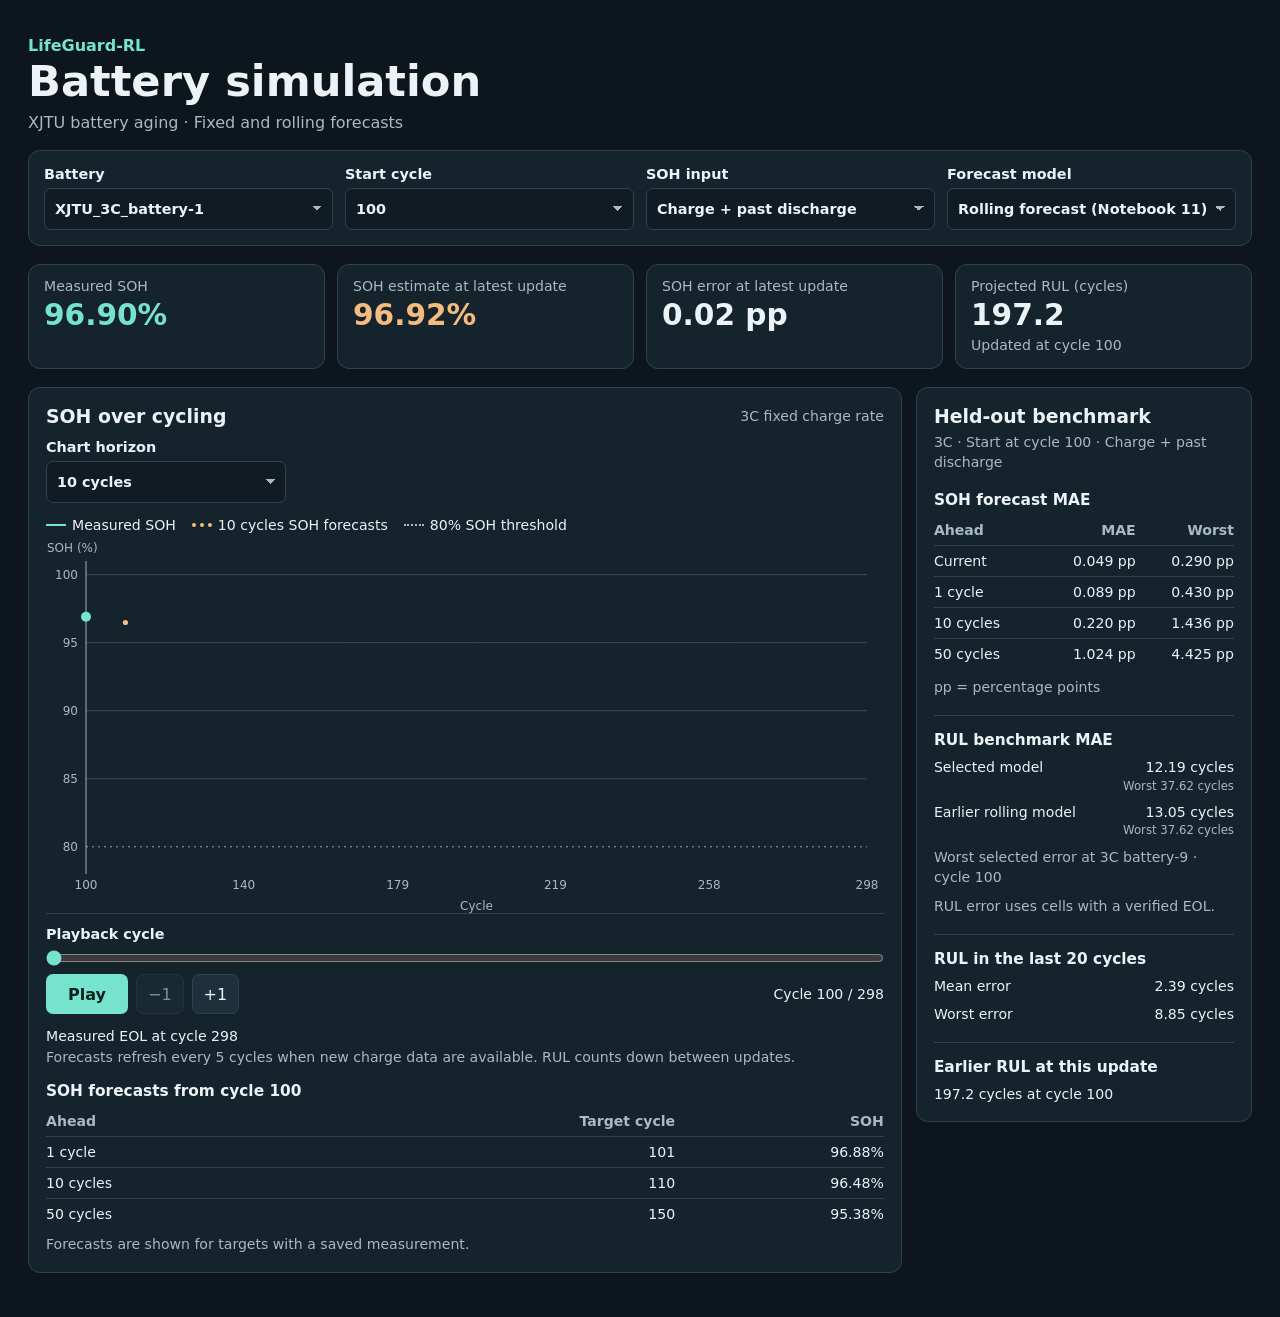
==== commit c2bb1220: "Add forecast and reduced errors" ====
--- a/simulation/index.html
+++ b/simulation/index.html
@@ -62,8 +62,12 @@
     .legend span { display: inline-flex; align-items: center; gap: 6px; }
     .legend i { width: 20px; border-top: 2px solid var(--measured); }
     .legend .forecast { border-color: var(--forecast); border-top-style: dashed; }
+    .legend .forecast.points { border-top-width: 4px; border-top-style: dotted; }
     .legend .threshold { border-color: var(--muted); border-top-style: dotted; }
     canvas { display: block; width: 100%; height: clamp(255px, 37vw, 375px); }
+    .chart-setting { margin-top: 12px; max-width: 240px; }
+    .rolling-forecasts { margin-top: 15px; }
+    .rolling-forecasts p { margin-top: 5px; }
 
     .timeline { display: grid; gap: 8px; padding: 12px 0; border-top: 1px solid var(--border); }
     .timeline input { width: 100%; margin: 0; accent-color: var(--measured); cursor: pointer; }
@@ -83,6 +87,7 @@
     #cycle-position { margin-left: auto; }
 
     .benchmark > p { margin-top: 5px; }
+    .benchmark-window { margin-top: 12px; }
     .benchmark-section { margin-top: 18px; }
     .benchmark-section + .benchmark-section { padding-top: 15px; border-top: 1px solid var(--border); }
     table { width: 100%; margin-top: 6px; border-collapse: collapse; font-size: 0.88rem; }
@@ -94,6 +99,7 @@
     .comparison dd { text-align: right; }
     .comparison small { display: block; }
     .benchmark-note { margin-top: 8px; }
+    .fixed-comparison td:last-child { color: var(--forecast); font-weight: 650; }
 
     @media (max-width: 880px) {
       .views { grid-template-columns: minmax(0, 1fr); }
@@ -111,21 +117,21 @@
     <header>
       <p class="project">LifeGuard-RL</p>
       <h1>Battery simulation</h1>
-      <p class="muted">XJTU battery aging · Saved results from Notebook 07</p>
+      <p id="source" class="muted">XJTU battery aging · Saved results from Notebook 07</p>
     </header>
 
     <section class="controls panel" aria-label="Simulation settings">
       <label>Battery<select id="battery"></select></label>
       <label>Start cycle<select id="landmark"></select></label>
-      <label>Starting SOH<select id="initializer"></select></label>
+      <label>SOH input<select id="initializer"></select></label>
       <label>Forecast model<select id="model"></select></label>
     </section>
 
     <dl class="stats numbers" aria-label="Results at the selected cycle">
       <div class="stat panel"><dt>Measured SOH</dt><dd id="measured-soh" class="stat-value"></dd></div>
-      <div class="stat panel"><dt>Forecast SOH</dt><dd id="forecast-soh" class="stat-value"></dd></div>
-      <div class="stat panel"><dt>Absolute SOH error</dt><dd id="soh-error" class="stat-value"></dd></div>
-      <div class="stat panel">
+      <div class="stat panel"><dt id="forecast-soh-label">Forecast SOH</dt><dd id="forecast-soh" class="stat-value"></dd></div>
+      <div class="stat panel"><dt id="soh-error-label">Absolute SOH error</dt><dd id="soh-error" class="stat-value"></dd></div>
+      <div id="projected-rul-card" class="stat panel">
         <dt>Projected RUL (cycles)</dt>
         <dd id="projected-rul" class="stat-value"></dd>
         <dd id="projected-detail" class="stat-detail small muted"></dd>
@@ -138,9 +144,12 @@
           <h2 id="trajectory-title">SOH over cycling</h2>
           <p id="protocol" class="small muted"></p>
         </div>
+        <div id="rolling-chart-settings" class="chart-setting" hidden>
+          <label>Chart horizon<select id="rolling-horizon"></select></label>
+        </div>
         <div class="legend small" aria-hidden="true">
           <span><i></i>Measured SOH</span>
-          <span><i class="forecast"></i>Forecast SOH</span>
+          <span><i id="forecast-swatch" class="forecast"></i><span id="forecast-legend">Forecast SOH</span></span>
           <span><i class="threshold"></i><span id="threshold-label"></span></span>
         </div>
         <canvas id="chart" role="img" aria-label="Measured and forecast state of health by cycle, with the end-of-life threshold"></canvas>
@@ -155,30 +164,69 @@
           </div>
         </div>
         <p id="recorded-eol" class="small"></p>
-        <p class="small muted">The forecast starts at the selected start cycle. RUL counts down from that forecast.</p>
+        <p id="playback-note" class="small muted">The forecast starts at the selected start cycle. RUL counts down from that forecast.</p>
+        <section id="rolling-forecasts" class="rolling-forecasts" hidden>
+          <h3 id="rolling-forecasts-title">Latest SOH forecasts</h3>
+          <table class="numbers" aria-labelledby="rolling-forecasts-title">
+            <thead><tr><th scope="col">Ahead</th><th scope="col">Target cycle</th><th scope="col">SOH</th></tr></thead>
+            <tbody id="rolling-forecast-rows"></tbody>
+          </table>
+          <p class="small muted">Forecasts are shown for targets with a saved measurement.</p>
+        </section>
       </section>
 
       <aside class="benchmark panel" aria-labelledby="benchmark-title">
         <h2 id="benchmark-title">Held-out benchmark</h2>
         <p id="benchmark-context" class="small muted"></p>
+        <div id="benchmark-window-control" class="benchmark-window" hidden>
+          <label>Benchmark updates<select id="benchmark-window"></select></label>
+        </div>
         <section class="benchmark-section">
           <h3>SOH forecast MAE</h3>
-          <table class="numbers" aria-label="Mean absolute SOH error by forecast horizon">
-            <thead><tr><th scope="col">Ahead</th><th scope="col">MAE</th><th scope="col">Cells</th></tr></thead>
+          <table class="numbers" aria-label="SOH errors by forecast horizon">
+            <thead><tr><th scope="col">Ahead</th><th scope="col">MAE</th><th id="soh-benchmark-detail" scope="col">Cells</th></tr></thead>
             <tbody id="soh-benchmark"></tbody>
           </table>
           <p class="benchmark-note small muted">pp = percentage points</p>
         </section>
-        <section class="benchmark-section">
-          <h3>RUL benchmark MAE</h3>
+        <section id="late-life-benchmark" class="benchmark-section" hidden>
+          <h3>Last 20 cycles before and including EOL</h3>
+          <dl class="comparison small numbers">
+            <dt>Mean SOH error</dt><dd id="late-life-mae"></dd>
+            <dt>Worst SOH error</dt><dd id="late-life-worst"></dd>
+          </dl>
+          <p id="late-life-cells" class="benchmark-note small muted"></p>
+        </section>
+        <section id="fixed-soh-benchmark" class="benchmark-section" hidden>
+          <h3 id="fixed-soh-title">SOH curve errors (pp)</h3>
+          <table class="numbers fixed-comparison" aria-labelledby="fixed-soh-title">
+            <thead><tr><th scope="col">Error</th><th scope="col">Baseline</th><th scope="col">Previous</th><th scope="col">Revised</th></tr></thead>
+            <tbody id="fixed-soh-metrics"></tbody>
+          </table>
+          <dl class="comparison small">
+            <dt>Revised full-curve max</dt><dd id="fixed-soh-full-worst"></dd>
+            <dt>Revised last-20 max</dt><dd id="fixed-soh-tail-worst"></dd>
+          </dl>
+          <p id="fixed-soh-coverage" class="benchmark-note small muted"></p>
+        </section>
+        <section id="rul-benchmark" class="benchmark-section">
+          <h3 id="rul-benchmark-title">RUL benchmark MAE</h3>
           <dl class="comparison small numbers">
             <dt>Selected model</dt><dd id="model-rul-mae"></dd>
-            <dt>Earlier charge-based model</dt><dd id="previous-rul-mae"></dd>
+            <dt id="previous-rul-label">Earlier charge-based model</dt><dd id="previous-rul-mae"></dd>
           </dl>
+          <p id="rolling-rul-worst-location" class="benchmark-note small muted" hidden></p>
           <p class="benchmark-note small muted">RUL error uses cells with a verified EOL.</p>
         </section>
-        <section class="benchmark-section">
-          <h3>Earlier RUL forecast for this cell</h3>
+        <section id="rolling-tail" class="benchmark-section" hidden>
+          <h3>RUL in the last 20 cycles</h3>
+          <dl class="comparison small numbers">
+            <dt>Mean error</dt><dd id="rolling-tail-mae"></dd>
+            <dt>Worst error</dt><dd id="rolling-tail-worst"></dd>
+          </dl>
+        </section>
+        <section id="previous-rul-benchmark" class="benchmark-section">
+          <h3 id="previous-rul-title">Earlier RUL forecast for this cell</h3>
           <p id="previous-rul" class="benchmark-note small numbers"></p>
         </section>
       </aside>
@@ -186,7 +234,7 @@
     <noscript><p>This dashboard needs JavaScript to play the saved results.</p></noscript>
   </main>
 
-  <script id="notebook-data" type="application/json">{"cells":[{"id":"XJTU_2C_battery-1","rate":2,"observedEol":389,"lastRecorded":389,"eventStatus":"observed","landmarks":{"50":{"observed":[98.15,98.1,98.1,98.1,98.1,98.2,98.3,98.2,98.35000000000001,98.4,98.35000000000001,98.35000000000001,98.2,98.2,98.2,98.15,98.1,98.1,98.25,98.4,98.35000000000001,98.35000000000001,98.35000000000001,98.3,98.25,98.25,98.25,98.2,98.2,98.15,98.2,98.25,98.55000000000001,98.45,98.3,98.2,98.15,98.1,98.05,98.05,98.0,98.0,97.95,98.0,97.95,98.0,98.0,98.0,97.95,97.89999999999999,97.85000000000001,97.8,97.75,97.7,97.8,97.89999999999999,97.89999999999999,97.89999999999999,97.89999999999999,97.85000000000001,97.8,97.75,97.75,97.7,97.65,97.6,97.65,97.75,97.8,97.75,97.8,97.75,97.75,97.7,97.65,97.65,97.6,97.6,97.55,97.55,97.55,97.55,97.6,97.55,97.55,97.5,97.45,97.39999999999999,97.35000000000001,97.3,97.25,97.35000000000001,97.45,97.39999999999999,97.39999999999999,97.35000000000001,97.3,97.3,97.2,97.2,97.15,97.1,97.05,97.1,97.3,97.45,97.45,97.35000000000001,97.3,97.25,97.2,97.2,97.15,97.1,97.1,97.05,97.1,97.05,97.05,97.05,96.95,96.89999999999999,96.85000000000001,96.85000000000001,96.8,96.75,96.7,96.7,96.65,96.6,96.6,96.55,96.55,96.5,96.5,96.45,96.45,96.39999999999999,96.35000000000001,96.35000000000001,96.3,96.3,96.25,96.2,96.2,96.2,96.15,96.15,96.1,96.05,96.0,95.95,95.89999999999999,95.85000000000001,95.85000000000001,95.8,95.7,95.7,95.65,95.6,95.55,95.5,95.45,95.45,95.35,95.35,95.25,95.19999999999999,95.19999999999999,95.1,95.05,94.95,94.89999999999999,94.8,94.75,94.69999999999999,94.6,94.5,94.45,94.35,94.25,94.19999999999999,94.1,94.05,94.0,93.89999999999999,93.85,93.8,93.75,93.65,93.60000000000001,93.55,93.5,93.5,93.4,93.4,93.35,93.25,93.2,93.15,93.05,93.0,92.95,92.95,93.10000000000001,93.0,93.0,93.2,93.15,93.15,93.15,93.05,93.0,92.9,92.9,92.45,92.4,92.45,92.4,92.4,92.30000000000001,92.25,92.2,92.10000000000001,92.05,92.0,92.05,92.05,92.0,91.9,91.8,91.64999999999999,91.55,91.45,91.35,91.3,91.2,91.10000000000001,91.2,91.25,91.14999999999999,91.05,90.95,91.0,90.95,90.75,90.60000000000001,90.5,90.4,90.3,90.3,90.35,90.4,90.2,90.14999999999999,90.0,89.95,89.85,89.75,89.60000000000001,89.5,89.4,89.35,89.3,89.14999999999999,89.05,88.85,88.75,88.6,88.5,88.35,88.25,88.1,88.0,87.85,87.8,87.64999999999999,87.5,87.4,87.3,87.25,87.15,87.05000000000001,86.8,86.7,86.6,86.4,86.3,86.25,86.1,86.05000000000001,85.9,85.9,85.85000000000001,85.75,85.6,85.5,85.45,85.35000000000001,85.2,85.2,85.1,85.05,84.89999999999999,84.75,84.65,84.5,84.39999999999999,84.35000000000001,84.2,84.1,84.05,84.0,84.05,83.89999999999999,83.8,83.7,83.55,83.45,83.35000000000001,83.25,83.1,83.0,82.89999999999999,82.85,83.0,82.95,82.85,82.75,82.69999999999999,82.65,82.55,82.45,82.3,82.25,82.15,82.0,82.05,82.1,79.60000000000001],"initializers":{"charge":{"persistence":{"rul":null,"status":"persistence","forecast":[98.10902935030765,98.10902935030765,98.10902935030765,98.10902935030765,98.10902935030765,98.10902935030765,98.10902935030765,98.10902935030765,98.10902935030765,98.10902935030765,98.10902935030765,98.10902935030765,98.10902935030765,98.10902935030765,98.10902935030765,98.10902935030765,98.10902935030765,98.10902935030765,98.10902935030765,98.10902935030765,98.10902935030765,98.10902935030765,98.10902935030765,98.10902935030765,98.10902935030765,98.10902935030765,98.10902935030765,98.10902935030765,98.10902935030765,98.10902935030765,98.10902935030765,98.10902935030765,98.10902935030765,98.10902935030765,98.10902935030765,98.10902935030765,98.10902935030765,98.10902935030765,98.10902935030765,98.10902935030765,98.10902935030765,98.10902935030765,98.10902935030765,98.10902935030765,98.10902935030765,98.10902935030765,98.10902935030765,98.10902935030765,98.10902935030765,98.10902935030765,98.10902935030765,98.10902935030765,98.10902935030765,98.10902935030765,98.10902935030765,98.10902935030765,98.10902935030765,98.10902935030765,98.10902935030765,98.10902935030765,98.10902935030765,98.10902935030765,98.10902935030765,98.10902935030765,98.10902935030765,98.10902935030765,98.10902935030765,98.10902935030765,98.10902935030765,98.10902935030765,98.10902935030765,98.10902935030765,98.10902935030765,98.10902935030765,98.10902935030765,98.10902935030765,98.10902935030765,98.10902935030765,98.10902935030765,98.10902935030765,98.10902935030765,98.10902935030765,98.10902935030765,98.10902935030765,98.10902935030765,98.10902935030765,98.10902935030765,98.10902935030765,98.10902935030765,98.10902935030765,98.10902935030765,98.10902935030765,98.10902935030765,98.10902935030765,98.10902935030765,98.10902935030765,98.10902935030765,98.10902935030765,98.10902935030765,98.10902935030765,98.10902935030765,98.10902935030765,98.10902935030765,98.10902935030765,98.10902935030765,98.10902935030765,98.10902935030765,98.10902935030765,98.10902935030765,98.10902935030765,98.10902935030765,98.10902935030765,98.10902935030765,98.10902935030765,98.10902935030765,98.10902935030765,98.10902935030765,98.10902935030765,98.10902935030765,98.10902935030765,98.10902935030765,98.10902935030765,98.10902935030765,98.10902935030765,98.10902935030765,98.10902935030765,98.10902935030765,98.10902935030765,98.10902935030765,98.10902935030765,98.10902935030765,98.10902935030765,98.10902935030765,98.10902935030765,98.10902935030765,98.10902935030765,98.10902935030765,98.10902935030765,98.10902935030765,98.10902935030765,98.10902935030765,98.10902935030765,98.10902935030765,98.10902935030765,98.10902935030765,98.10902935030765,98.10902935030765,98.10902935030765,98.10902935030765,98.10902935030765,98.10902935030765,98.10902935030765,98.10902935030765,98.10902935030765,98.10902935030765,98.10902935030765,98.10902935030765,98.10902935030765,98.10902935030765,98.10902935030765,98.10902935030765,98.10902935030765,98.10902935030765,98.10902935030765,98.10902935030765,98.10902935030765,98.10902935030765,98.10902935030765,98.10902935030765,98.10902935030765,98.10902935030765,98.10902935030765,98.10902935030765,98.10902935030765,98.10902935030765,98.10902935030765,98.10902935030765,98.10902935030765,98.10902935030765,98.10902935030765,98.10902935030765,98.10902935030765,98.10902935030765,98.10902935030765,98.10902935030765,98.10902935030765,98.10902935030765,98.10902935030765,98.10902935030765,98.10902935030765,98.10902935030765,98.10902935030765,98.10902935030765,98.10902935030765,98.10902935030765,98.10902935030765,98.10902935030765,98.10902935030765,98.10902935030765,98.10902935030765,98.10902935030765,98.10902935030765,98.10902935030765,98.10902935030765,98.10902935030765,98.10902935030765,98.10902935030765,98.10902935030765,98.10902935030765,98.10902935030765,98.10902935030765,98.10902935030765,98.10902935030765,98.10902935030765,98.10902935030765,98.10902935030765,98.10902935030765,98.10902935030765,98.10902935030765,98.10902935030765,98.10902935030765,98.10902935030765,98.10902935030765,98.10902935030765,98.10902935030765,98.10902935030765,98.10902935030765,98.10902935030765,98.10902935030765,98.10902935030765,98.10902935030765,98.10902935030765,98.10902935030765,98.10902935030765,98.10902935030765,98.10902935030765,98.10902935030765,98.10902935030765,98.10902935030765,98.10902935030765,98.10902935030765,98.10902935030765,98.10902935030765,98.10902935030765,98.10902935030765,98.10902935030765,98.10902935030765,98.10902935030765,98.10902935030765,98.10902935030765,98.10902935030765,98.10902935030765,98.10902935030765,98.10902935030765,98.10902935030765,98.10902935030765,98.10902935030765,98.10902935030765,98.10902935030765,98.10902935030765,98.10902935030765,98.10902935030765,98.10902935030765,98.10902935030765,98.10902935030765,98.10902935030765,98.10902935030765,98.10902935030765,98.10902935030765,98.10902935030765,98.10902935030765,98.10902935030765,98.10902935030765,98.10902935030765,98.10902935030765,98.10902935030765,98.10902935030765,98.10902935030765,98.10902935030765,98.10902935030765,98.10902935030765,98.10902935030765,98.10902935030765,98.10902935030765,98.10902935030765,98.10902935030765,98.10902935030765,98.10902935030765,98.10902935030765,98.10902935030765,98.10902935030765,98.10902935030765,98.10902935030765,98.10902935030765,98.10902935030765,98.10902935030765,98.10902935030765,98.10902935030765,98.10902935030765,98.10902935030765,98.10902935030765,98.10902935030765,98.10902935030765,98.10902935030765,98.10902935030765,98.10902935030765,98.10902935030765,98.10902935030765,98.10902935030765,98.10902935030765,98.10902935030765,98.10902935030765,98.10902935030765,98.10902935030765,98.10902935030765,98.10902935030765,98.10902935030765,98.10902935030765,98.10902935030765,98.10902935030765,98.10902935030765,98.10902935030765,98.10902935030765,98.10902935030765,98.10902935030765,98.10902935030765,98.10902935030765,98.10902935030765,98.10902935030765,98.10902935030765,98.10902935030765,98.10902935030765,98.10902935030765,98.10902935030765,98.10902935030765,98.10902935030765,98.10902935030765,98.10902935030765,98.10902935030765,98.10902935030765]},"constant_fade":{"rul":363.0,"status":"crossed","forecast":[98.10902935030765,98.05902935030765,98.00902935030766,97.95902935030766,97.90902935030766,97.85902935030767,97.80902935030767,97.75902935030767,97.70902935030767,97.65902935030768,97.60902935030768,97.55902935030768,97.50902935030769,97.45902935030769,97.40902935030769,97.3590293503077,97.3090293503077,97.2590293503077,97.2090293503077,97.1590293503077,97.10902935030771,97.05902935030771,97.00902935030771,96.95902935030772,96.90902935030772,96.85902935030772,96.80902935030772,96.75902935030773,96.70902935030773,96.65902935030773,96.60902935030774,96.55902935030774,96.50902935030774,96.45902935030774,96.40902935030775,96.35902935030775,96.30902935030775,96.25902935030776,96.20902935030776,96.15902935030776,96.10902935030776,96.05902935030777,96.00902935030777,95.95902935030777,95.90902935030778,95.85902935030778,95.80902935030778,95.75902935030778,95.70902935030779,95.65902935030779,95.6090293503078,95.5590293503078,95.5090293503078,95.4590293503078,95.4090293503078,95.35902935030781,95.30902935030781,95.25902935030781,95.20902935030782,95.15902935030782,95.10902935030782,95.05902935030782,95.00902935030783,94.95902935030783,94.90902935030783,94.85902935030784,94.80902935030784,94.75902935030784,94.70902935030784,94.65902935030785,94.60902935030785,94.55902935030785,94.50902935030786,94.45902935030786,94.40902935030786,94.35902935030786,94.30902935030787,94.25902935030787,94.20902935030787,94.15902935030788,94.10902935030788,94.05902935030788,94.00902935030788,93.95902935030789,93.90902935030789,93.85902935030789,93.8090293503079,93.7590293503079,93.7090293503079,93.6590293503079,93.6090293503079,93.55902935030791,93.50902935030791,93.45902935030792,93.40902935030792,93.35902935030792,93.30902935030792,93.25902935030793,93.20902935030793,93.15902935030793,93.10902935030794,93.05902935030794,93.00902935030794,92.95902935030794,92.90902935030795,92.85902935030795,92.80902935030795,92.75902935030796,92.70902935030796,92.65902935030796,92.60902935030796,92.55902935030797,92.50902935030797,92.45902935030797,92.40902935030797,92.35902935030798,92.30902935030798,92.25902935030798,92.20902935030799,92.15902935030799,92.10902935030799,92.059029350308,92.009029350308,91.959029350308,91.909029350308,91.859029350308,91.80902935030801,91.75902935030801,91.70902935030801,91.65902935030802,91.60902935030802,91.55902935030802,91.50902935030803,91.45902935030803,91.40902935030803,91.35902935030803,91.30902935030804,91.25902935030804,91.20902935030804,91.15902935030805,91.10902935030805,91.05902935030805,91.00902935030805,90.95902935030806,90.90902935030806,90.85902935030806,90.80902935030807,90.75902935030807,90.70902935030807,90.65902935030807,90.60902935030808,90.55902935030808,90.50902935030808,90.45902935030809,90.40902935030809,90.35902935030809,90.3090293503081,90.2590293503081,90.2090293503081,90.1590293503081,90.1090293503081,90.05902935030811,90.00902935030811,89.95902935030811,89.90902935030812,89.85902935030812,89.80902935030812,89.75902935030813,89.70902935030813,89.65902935030813,89.60902935030813,89.55902935030814,89.50902935030814,89.45902935030814,89.40902935030815,89.35902935030815,89.30902935030815,89.25902935030815,89.20902935030816,89.15902935030816,89.10902935030816,89.05902935030817,89.00902935030817,88.95902935030817,88.90902935030817,88.85902935030818,88.80902935030818,88.75902935030818,88.70902935030819,88.65902935030819,88.60902935030819,88.5590293503082,88.5090293503082,88.4590293503082,88.4090293503082,88.3590293503082,88.30902935030821,88.25902935030821,88.20902935030821,88.15902935030822,88.10902935030822,88.05902935030822,88.00902935030823,87.95902935030823,87.90902935030823,87.85902935030823,87.80902935030824,87.75902935030824,87.70902935030824,87.65902935030824,87.60902935030825,87.55902935030825,87.50902935030825,87.45902935030826,87.40902935030826,87.35902935030826,87.30902935030826,87.25902935030827,87.20902935030827,87.15902935030827,87.10902935030828,87.05902935030828,87.00902935030828,86.95902935030828,86.90902935030829,86.85902935030829,86.8090293503083,86.7590293503083,86.7090293503083,86.6590293503083,86.6090293503083,86.55902935030831,86.50902935030831,86.45902935030831,86.40902935030832,86.35902935030832,86.30902935030832,86.25902935030832,86.20902935030833,86.15902935030833,86.10902935030833,86.05902935030834,86.00902935030834,85.95902935030834,85.90902935030834,85.85902935030835,85.80902935030835,85.75902935030835,85.70902935030836,85.65902935030836,85.60902935030836,85.55902935030836,85.50902935030837,85.45902935030837,85.40902935030837,85.35902935030838,85.30902935030838,85.25902935030838,85.20902935030838,85.15902935030839,85.10902935030839,85.05902935030839,85.0090293503084,84.9590293503084,84.9090293503084,84.8590293503084,84.8090293503084,84.75902935030841,84.70902935030841,84.65902935030842,84.60902935030842,84.55902935030842,84.50902935030842,84.45902935030843,84.40902935030843,84.35902935030843,84.30902935030844,84.25902935030844,84.20902935030844,84.15902935030844,84.10902935030845,84.05902935030845,84.00902935030845,83.95902935030846,83.90902935030846,83.85902935030846,83.80902935030846,83.75902935030847,83.70902935030847,83.65902935030847,83.60902935030848,83.55902935030848,83.50902935030848,83.45902935030848,83.40902935030849,83.35902935030849,83.30902935030849,83.2590293503085,83.2090293503085,83.1590293503085,83.1090293503085,83.0590293503085,83.00902935030851,82.95902935030851,82.90902935030851,82.85902935030852,82.80902935030852,82.75902935030852,82.70902935030853,82.65902935030853,82.60902935030853,82.55902935030853,82.50902935030854,82.45902935030854,82.40902935030854,82.35902935030855,82.30902935030855,82.25902935030855,82.20902935030855,82.15902935030856,82.10902935030856,82.05902935030856,82.00902935030857,81.95902935030857,81.90902935030857,81.85902935030857,81.80902935030858,81.75902935030858,81.70902935030858,81.65902935030859,81.60902935030859,81.55902935030859,81.5090293503086,81.4590293503086,81.4090293503086,81.3590293503086,81.3090293503086,81.25902935030861,81.20902935030861,81.15902935030861]},"soh_dependent":{"rul":319.0,"status":"crossed","forecast":[98.10902935030765,98.10011964381073,98.09112084024883,98.08203204865133,98.07285236913785,98.06358089282922,98.05421670175751,98.04475886877509,98.03520645746285,98.02555852203747,98.01581410725785,98.00597224833044,97.99603197081375,97.98599229052188,97.9758522134271,97.96561073556137,97.95526684291698,97.94481951134615,97.93426770645962,97.92361038352422,97.91284648735946,97.90197495223306,97.89099470175539,97.87990464877295,97.86870369526068,97.85739073221329,97.84596463953542,97.83442428593078,97.82276852879009,97.81099621407799,97.79910617621877,97.78709723798096,97.77496821036077,97.76271789246438,97.75034507138902,97.73784852210291,97.72522700732394,97.71247927739718,97.69960407017115,97.68660011087286,97.67346611198158,97.6602007731014,97.6468027808324,97.63327080864073,97.61960351672714,97.6057995518944,97.59185754741335,97.57777612288749,97.56355388411636,97.54918942295753,97.53468131718711,97.52002813035898,97.50522841166257,97.49028069577919,97.47518350273698,97.45993533776435,97.444534691142,97.42898003805341,97.41326983843395,97.39740253681829,97.38137656218647,97.36519032780834,97.34884223108642,97.33233065339729,97.31565395993127,97.29881049953057,97.28179860452587,97.26461659057114,97.24726275647684,97.22973538404162,97.21203273788204,97.19415306526086,97.17609459591347,97.1578555418726,97.13943409729133,97.12082843826424,97.10203672264689,97.08305708987335,97.06388766077208,97.04452653737981,97.02497180275361,97.00522152078115,96.98527373598895,96.96494239504871,96.9441535989373,96.92289705491339,96.90116223864895,96.87893838901856,96.85621450277148,96.83297932908384,96.80922136398823,96.78492884467796,96.76008974368322,96.7346917629161,96.70872232758171,96.6821685799523,96.65501737300123,96.62725526389376,96.59886850733137,96.56984304874634,96.54016451734313,96.50981821898336,96.47878912891048,96.44706188431097,96.41462077670796,96.3814497441839,96.34753236342803,96.31285184160517,96.27739100804128,96.2411323057222,96.20405778260096,96.16614908270948,96.12738743707044,96.08775365440452,96.04722811162863,96.00579074414027,95.96342103588343,95.92009800919081,95.8758002143976,95.83050571922155,95.78419209790404,95.73683642010688,95.68841523955929,95.63890458244937,95.58827993555448,95.53651623410445,95.4835878493718,95.42946857598267,95.37413161894227,95.31754958036848,95.25969444592677,95.20053757096012,95.14004966630672,95.07820078379862,95.01496030143409,94.95029690821636,94.88560755254001,94.82132250533664,94.75743923967829,94.6939552444303,94.6308680241526,94.56817509900165,94.50587400463289,94.44396229210393,94.38243752777828,94.32129729322966,94.26053918514698,94.20016081523981,94.14015981014457,94.08053381133116,94.02128047501034,93.96239747204153,93.90388248784127,93.84573322229227,93.78794738965294,93.73052271846761,93.67345695147719,93.61674784553045,93.56039317149589,93.50439071417404,93.44873827221045,93.39343365800913,93.33847469764657,93.28385923078629,93.22958511059387,93.17565020365267,93.12205238987984,93.06878956244309,93.01585962767781,92.96326050500483,92.91066865626733,92.857945327908,92.80509019122776,92.75210291670584,92.6989831739976,92.6457306319326,92.59234495851243,92.53882582090871,92.48517288546098,92.43138581767464,92.37746428221882,92.32340794292438,92.26921646278169,92.21488950393864,92.16042672769848,92.10582779451772,92.05109236400402,91.99622009491404,91.94121064515133,91.8860636717642,91.83077883094361,91.77535577802098,91.71979416746603,91.6640936528847,91.60825388701691,91.55227452173446,91.4961552080388,91.4398955960589,91.38349533504905,91.32695407338667,91.27027145857014,91.21344713721656,91.1564807550596,91.09937195694725,91.04212038683961,90.98472568780672,90.92687246933724,90.86768139519066,90.80712152745444,90.74516121277682,90.68176806582228,90.61690895234442,90.55054997186738,90.48265643996682,90.41319287014105,90.34212295526306,90.26940954860352,90.19501464441498,90.11889935806708,90.04102390572238,89.96134758354222,89.87982874641163,89.79642478617241,89.71109210935265,89.62378611438143,89.53446116827651,89.4430705827929,89.34956659001999,89.2539003174142,89.15602176225441,89.05587976550655,88.95342198508389,88.84958465130592,88.74555262252711,88.64132553369436,88.53690301907004,88.4322847122308,88.32747024606623,88.2224592527776,88.11725136387655,88.01184621018382,87.90624342182791,87.80044262824384,87.6944434581718,87.58824553965587,87.48184850004273,87.37525196598031,87.26845556341652,87.16145891759793,87.05426165306842,86.94686339366793,86.83936339366792,86.73186339366792,86.62436339366792,86.51686339366792,86.40936339366792,86.30186339366792,86.19436339366791,86.08686339366791,85.97936339366791,85.87186339366791,85.7643633936679,85.6568633936679,85.5493633936679,85.4418633936679,85.3343633936679,85.2268633936679,85.1193633936679,85.0118633936679,84.9043633936679,84.79752089533643,84.69141293918099,84.58603447522412,84.48138048820695,84.37744599735053,84.27422605611875,84.17171575198293,84.06991020618804,83.9688045735205,83.86839404207754,83.76867383303825,83.66963920043611,83.57128543093312,83.47360784359545,83.37660178967073,83.28026265236674,83.18458584663172,83.08956681893612,82.99520104705593,82.90143305098239,82.80731342492358,82.71284085026704,82.61801400345554,82.5228315559685,82.42729217430337,82.33139451995702,82.23513724940685,82.13851901409213,82.04153846039497,81.94419422962146,81.84648495798254,81.74840927657498,81.64996581136214,81.55115318315474,81.45197000759157,81.35241489512003,81.25248645097673,81.1521832751679,81.05150396244979,80.95044710230897,80.84919710230898,80.74794710230898,80.64669710230899,80.545447102309,80.444197102309,80.34294710230901,80.24169710230902,80.14044710230903,80.03919710230903,80.0,80.0,80.0,80.0,80.0,80.0,80.0,80.0,80.0,80.0,80.0,80.0,80.0,80.0,80.0,80.0,80.0,80.0,80.0,80.0,80.0]},"soh_dependent_with_history":{"rul":319.0,"status":"crossed","forecast":[98.10902935030765,98.10011964381073,98.09112084024883,98.08203204865133,98.07285236913785,98.06358089282922,98.05421670175751,98.04475886877509,98.03520645746285,98.02555852203747,98.01581410725785,98.00597224833044,97.99603197081375,97.98599229052188,97.9758522134271,97.96561073556137,97.95526684291698,97.94481951134615,97.93426770645962,97.92361038352422,97.91284648735946,97.90197495223306,97.89099470175539,97.87990464877295,97.86870369526068,97.85739073221329,97.84596463953542,97.83442428593078,97.82276852879009,97.81099621407799,97.79910617621877,97.78709723798096,97.77496821036077,97.76271789246438,97.75034507138902,97.73784852210291,97.72522700732394,97.71247927739718,97.69960407017115,97.68660011087286,97.67346611198158,97.6602007731014,97.6468027808324,97.63327080864073,97.61960351672714,97.6057995518944,97.59185754741335,97.57777612288749,97.56355388411636,97.54918942295753,97.53468131718711,97.52002813035898,97.50522841166257,97.49028069577919,97.47518350273698,97.45993533776435,97.444534691142,97.42898003805341,97.41326983843395,97.39740253681829,97.38137656218647,97.36519032780834,97.34884223108642,97.33233065339729,97.31565395993127,97.29881049953057,97.28179860452587,97.26461659057114,97.24726275647684,97.22973538404162,97.21203273788204,97.19415306526086,97.17609459591347,97.1578555418726,97.13943409729133,97.12082843826424,97.10203672264689,97.08305708987335,97.06388766077208,97.04452653737981,97.02497180275361,97.00522152078115,96.98527373598895,96.96494239504871,96.9441535989373,96.92289705491339,96.90116223864895,96.87893838901856,96.85621450277148,96.83297932908384,96.80922136398823,96.78492884467796,96.76008974368322,96.7346917629161,96.70872232758171,96.6821685799523,96.65501737300123,96.62725526389376,96.59886850733137,96.56984304874634,96.54016451734313,96.50981821898336,96.47878912891048,96.44706188431097,96.41462077670796,96.3814497441839,96.34753236342803,96.31285184160517,96.27739100804128,96.2411323057222,96.20405778260096,96.16614908270948,96.12738743707044,96.08775365440452,96.04722811162863,96.00579074414027,95.96342103588343,95.92009800919081,95.8758002143976,95.83050571922155,95.78419209790404,95.73683642010688,95.68841523955929,95.63890458244937,95.58827993555448,95.53651623410445,95.4835878493718,95.42946857598267,95.37413161894227,95.31754958036848,95.25969444592677,95.20053757096012,95.14004966630672,95.07820078379862,95.01496030143409,94.95029690821636,94.88560755254001,94.82132250533664,94.75743923967829,94.6939552444303,94.6308680241526,94.56817509900165,94.50587400463289,94.44396229210393,94.38243752777828,94.32129729322966,94.26053918514698,94.20016081523981,94.14015981014457,94.08053381133116,94.02128047501034,93.96239747204153,93.90388248784127,93.84573322229227,93.78794738965294,93.73052271846761,93.67345695147719,93.61674784553045,93.56039317149589,93.50439071417404,93.44873827221045,93.39343365800913,93.33847469764657,93.28385923078629,93.22958511059387,93.17565020365267,93.12205238987984,93.06878956244309,93.01585962767781,92.96326050500483,92.91066865626733,92.857945327908,92.80509019122776,92.75210291670584,92.6989831739976,92.6457306319326,92.59234495851243,92.53882582090871,92.48517288546098,92.43138581767464,92.37746428221882,92.32340794292438,92.26921646278169,92.21488950393864,92.16042672769848,92.10582779451772,92.05109236400402,91.99622009491404,91.94121064515133,91.8860636717642,91.83077883094361,91.77535577802098,91.71979416746603,91.6640936528847,91.60825388701691,91.55227452173446,91.4961552080388,91.4398955960589,91.38349533504905,91.32695407338667,91.27027145857014,91.21344713721656,91.1564807550596,91.09937195694725,91.04212038683961,90.98472568780672,90.92687246933724,90.86768139519066,90.80712152745444,90.74516121277682,90.68176806582228,90.61690895234442,90.55054997186738,90.48265643996682,90.41319287014105,90.34212295526306,90.26940954860352,90.19501464441498,90.11889935806708,90.04102390572238,89.96134758354222,89.87982874641163,89.79642478617241,89.71109210935265,89.62378611438143,89.53446116827651,89.4430705827929,89.34956659001999,89.2539003174142,89.15602176225441,89.05587976550655,88.95342198508389,88.84958465130592,88.74555262252711,88.64132553369436,88.53690301907004,88.4322847122308,88.32747024606623,88.2224592527776,88.11725136387655,88.01184621018382,87.90624342182791,87.80044262824384,87.6944434581718,87.58824553965587,87.48184850004273,87.37525196598031,87.26845556341652,87.16145891759793,87.05426165306842,86.94686339366793,86.83936339366792,86.73186339366792,86.62436339366792,86.51686339366792,86.40936339366792,86.30186339366792,86.19436339366791,86.08686339366791,85.97936339366791,85.87186339366791,85.7643633936679,85.6568633936679,85.5493633936679,85.4418633936679,85.3343633936679,85.2268633936679,85.1193633936679,85.0118633936679,84.9043633936679,84.79752089533643,84.69141293918099,84.58603447522412,84.48138048820695,84.37744599735053,84.27422605611875,84.17171575198293,84.06991020618804,83.9688045735205,83.86839404207754,83.76867383303825,83.66963920043611,83.57128543093312,83.47360784359545,83.37660178967073,83.28026265236674,83.18458584663172,83.08956681893612,82.99520104705593,82.90143305098239,82.80731342492358,82.71284085026704,82.61801400345554,82.5228315559685,82.42729217430337,82.33139451995702,82.23513724940685,82.13851901409213,82.04153846039497,81.94419422962146,81.84648495798254,81.74840927657498,81.64996581136214,81.55115318315474,81.45197000759157,81.35241489512003,81.25248645097673,81.1521832751679,81.05150396244979,80.95044710230897,80.84919710230898,80.74794710230898,80.64669710230899,80.545447102309,80.444197102309,80.34294710230901,80.24169710230902,80.14044710230903,80.03919710230903,80.0,80.0,80.0,80.0,80.0,80.0,80.0,80.0,80.0,80.0,80.0,80.0,80.0,80.0,80.0,80.0,80.0,80.0,80.0,80.0,80.0]}},"measured":{"persistence":{"rul":null,"status":"persistence","forecast":[98.15,98.15,98.15,98.15,98.15,98.15,98.15,98.15,98.15,98.15,98.15,98.15,98.15,98.15,98.15,98.15,98.15,98.15,98.15,98.15,98.15,98.15,98.15,98.15,98.15,98.15,98.15,98.15,98.15,98.15,98.15,98.15,98.15,98.15,98.15,98.15,98.15,98.15,98.15,98.15,98.15,98.15,98.15,98.15,98.15,98.15,98.15,98.15,98.15,98.15,98.15,98.15,98.15,98.15,98.15,98.15,98.15,98.15,98.15,98.15,98.15,98.15,98.15,98.15,98.15,98.15,98.15,98.15,98.15,98.15,98.15,98.15,98.15,98.15,98.15,98.15,98.15,98.15,98.15,98.15,98.15,98.15,98.15,98.15,98.15,98.15,98.15,98.15,98.15,98.15,98.15,98.15,98.15,98.15,98.15,98.15,98.15,98.15,98.15,98.15,98.15,98.15,98.15,98.15,98.15,98.15,98.15,98.15,98.15,98.15,98.15,98.15,98.15,98.15,98.15,98.15,98.15,98.15,98.15,98.15,98.15,98.15,98.15,98.15,98.15,98.15,98.15,98.15,98.15,98.15,98.15,98.15,98.15,98.15,98.15,98.15,98.15,98.15,98.15,98.15,98.15,98.15,98.15,98.15,98.15,98.15,98.15,98.15,98.15,98.15,98.15,98.15,98.15,98.15,98.15,98.15,98.15,98.15,98.15,98.15,98.15,98.15,98.15,98.15,98.15,98.15,98.15,98.15,98.15,98.15,98.15,98.15,98.15,98.15,98.15,98.15,98.15,98.15,98.15,98.15,98.15,98.15,98.15,98.15,98.15,98.15,98.15,98.15,98.15,98.15,98.15,98.15,98.15,98.15,98.15,98.15,98.15,98.15,98.15,98.15,98.15,98.15,98.15,98.15,98.15,98.15,98.15,98.15,98.15,98.15,98.15,98.15,98.15,98.15,98.15,98.15,98.15,98.15,98.15,98.15,98.15,98.15,98.15,98.15,98.15,98.15,98.15,98.15,98.15,98.15,98.15,98.15,98.15,98.15,98.15,98.15,98.15,98.15,98.15,98.15,98.15,98.15,98.15,98.15,98.15,98.15,98.15,98.15,98.15,98.15,98.15,98.15,98.15,98.15,98.15,98.15,98.15,98.15,98.15,98.15,98.15,98.15,98.15,98.15,98.15,98.15,98.15,98.15,98.15,98.15,98.15,98.15,98.15,98.15,98.15,98.15,98.15,98.15,98.15,98.15,98.15,98.15,98.15,98.15,98.15,98.15,98.15,98.15,98.15,98.15,98.15,98.15,98.15,98.15,98.15,98.15,98.15,98.15,98.15,98.15,98.15,98.15,98.15,98.15,98.15,98.15,98.15,98.15,98.15,98.15,98.15,98.15,98.15,98.15,98.15,98.15,98.15,98.15,98.15,98.15,98.15,98.15,98.15,98.15,98.15,98.15,98.15,98.15,98.15,98.15,98.15,98.15,98.15,98.15,98.15,98.15,98.15,98.15,98.15,98.15]},"constant_fade":{"rul":364.0,"status":"crossed","forecast":[98.15,98.10000000000001,98.05000000000001,98.00000000000001,97.95000000000002,97.90000000000002,97.85000000000002,97.80000000000003,97.75000000000003,97.70000000000003,97.65000000000003,97.60000000000004,97.55000000000004,97.50000000000004,97.45000000000005,97.40000000000005,97.35000000000005,97.30000000000005,97.25000000000006,97.20000000000006,97.15000000000006,97.10000000000007,97.05000000000007,97.00000000000007,96.95000000000007,96.90000000000008,96.85000000000008,96.80000000000008,96.75000000000009,96.70000000000009,96.65000000000009,96.6000000000001,96.5500000000001,96.5000000000001,96.4500000000001,96.4000000000001,96.35000000000011,96.30000000000011,96.25000000000011,96.20000000000012,96.15000000000012,96.10000000000012,96.05000000000013,96.00000000000013,95.95000000000013,95.90000000000013,95.85000000000014,95.80000000000014,95.75000000000014,95.70000000000014,95.65000000000015,95.60000000000015,95.55000000000015,95.50000000000016,95.45000000000016,95.40000000000016,95.35000000000016,95.30000000000017,95.25000000000017,95.20000000000017,95.15000000000018,95.10000000000018,95.05000000000018,95.00000000000018,94.95000000000019,94.90000000000019,94.8500000000002,94.8000000000002,94.7500000000002,94.7000000000002,94.6500000000002,94.60000000000021,94.55000000000021,94.50000000000021,94.45000000000022,94.40000000000022,94.35000000000022,94.30000000000022,94.25000000000023,94.20000000000023,94.15000000000023,94.10000000000024,94.05000000000024,94.00000000000024,93.95000000000024,93.90000000000025,93.85000000000025,93.80000000000025,93.75000000000026,93.70000000000026,93.65000000000026,93.60000000000026,93.55000000000027,93.50000000000027,93.45000000000027,93.40000000000028,93.35000000000028,93.30000000000028,93.25000000000028,93.20000000000029,93.15000000000029,93.10000000000029,93.0500000000003,93.0000000000003,92.9500000000003,92.9000000000003,92.8500000000003,92.80000000000031,92.75000000000031,92.70000000000032,92.65000000000032,92.60000000000032,92.55000000000032,92.50000000000033,92.45000000000033,92.40000000000033,92.35000000000034,92.30000000000034,92.25000000000034,92.20000000000034,92.15000000000035,92.10000000000035,92.05000000000035,92.00000000000036,91.95000000000036,91.90000000000036,91.85000000000036,91.80000000000037,91.75000000000037,91.70000000000037,91.65000000000038,91.60000000000038,91.55000000000038,91.50000000000038,91.45000000000039,91.40000000000039,91.35000000000039,91.3000000000004,91.2500000000004,91.2000000000004,91.1500000000004,91.1000000000004,91.05000000000041,91.00000000000041,90.95000000000041,90.90000000000042,90.85000000000042,90.80000000000042,90.75000000000043,90.70000000000043,90.65000000000043,90.60000000000043,90.55000000000044,90.50000000000044,90.45000000000044,90.40000000000045,90.35000000000045,90.30000000000045,90.25000000000045,90.20000000000046,90.15000000000046,90.10000000000046,90.05000000000047,90.00000000000047,89.95000000000047,89.90000000000047,89.85000000000048,89.80000000000048,89.75000000000048,89.70000000000049,89.65000000000049,89.60000000000049,89.5500000000005,89.5000000000005,89.4500000000005,89.4000000000005,89.3500000000005,89.30000000000051,89.25000000000051,89.20000000000051,89.15000000000052,89.10000000000052,89.05000000000052,89.00000000000053,88.95000000000053,88.90000000000053,88.85000000000053,88.80000000000054,88.75000000000054,88.70000000000054,88.65000000000055,88.60000000000055,88.55000000000055,88.50000000000055,88.45000000000056,88.40000000000056,88.35000000000056,88.30000000000057,88.25000000000057,88.20000000000057,88.15000000000057,88.10000000000058,88.05000000000058,88.00000000000058,87.95000000000059,87.90000000000059,87.85000000000059,87.8000000000006,87.7500000000006,87.7000000000006,87.6500000000006,87.6000000000006,87.55000000000061,87.50000000000061,87.45000000000061,87.40000000000062,87.35000000000062,87.30000000000062,87.25000000000063,87.20000000000063,87.15000000000063,87.10000000000063,87.05000000000064,87.00000000000064,86.95000000000064,86.90000000000065,86.85000000000065,86.80000000000065,86.75000000000065,86.70000000000066,86.65000000000066,86.60000000000066,86.55000000000067,86.50000000000067,86.45000000000067,86.40000000000067,86.35000000000068,86.30000000000068,86.25000000000068,86.20000000000068,86.15000000000069,86.10000000000069,86.0500000000007,86.0000000000007,85.9500000000007,85.9000000000007,85.8500000000007,85.80000000000071,85.75000000000071,85.70000000000071,85.65000000000072,85.60000000000072,85.55000000000072,85.50000000000072,85.45000000000073,85.40000000000073,85.35000000000073,85.30000000000074,85.25000000000074,85.20000000000074,85.15000000000074,85.10000000000075,85.05000000000075,85.00000000000075,84.95000000000076,84.90000000000076,84.85000000000076,84.80000000000076,84.75000000000077,84.70000000000077,84.65000000000077,84.60000000000078,84.55000000000078,84.50000000000078,84.45000000000078,84.40000000000079,84.35000000000079,84.3000000000008,84.2500000000008,84.2000000000008,84.1500000000008,84.1000000000008,84.05000000000081,84.00000000000081,83.95000000000081,83.90000000000082,83.85000000000082,83.80000000000082,83.75000000000082,83.70000000000083,83.65000000000083,83.60000000000083,83.55000000000084,83.50000000000084,83.45000000000084,83.40000000000084,83.35000000000085,83.30000000000085,83.25000000000085,83.20000000000086,83.15000000000086,83.10000000000086,83.05000000000086,83.00000000000087,82.95000000000087,82.90000000000087,82.85000000000088,82.80000000000088,82.75000000000088,82.70000000000088,82.65000000000089,82.60000000000089,82.55000000000089,82.5000000000009,82.4500000000009,82.4000000000009,82.3500000000009,82.3000000000009,82.25000000000091,82.20000000000091,82.15000000000092,82.10000000000092,82.05000000000092,82.00000000000092,81.95000000000093,81.90000000000093,81.85000000000093,81.80000000000094,81.75000000000094,81.70000000000094,81.65000000000094,81.60000000000095,81.55000000000095,81.50000000000095,81.45000000000095,81.40000000000096,81.35000000000096,81.30000000000096,81.25000000000097,81.20000000000097]},"soh_dependent":{"rul":324.0,"status":"crossed","forecast":[98.15,98.14150000000001,98.13291500000001,98.12424415000001,98.11548659150002,98.10664145741502,98.09770787198917,98.08868495070907,98.07957180021616,98.07036751821832,98.06107119340051,98.05168190533452,98.04219872438786,98.03262071163174,98.02294691874805,98.01317638793553,98.00330815181489,97.99334123333304,97.98327464566637,97.97310739212304,97.96283846604427,97.95246685070472,97.94199151921177,97.93141143440388,97.92072554874792,97.90993280423541,97.89903213227777,97.88802245360054,97.87690267813655,97.86567170491792,97.8543284219671,97.84287170618677,97.83130042324863,97.81961342748112,97.80780956175593,97.79588765737348,97.78384653394721,97.77168499928669,97.75940184927956,97.74699586777236,97.73446582645008,97.72181048471458,97.70902858956173,97.69611887545734,97.68308006421192,97.66991086485405,97.65660997350258,97.64317607323761,97.62960783396998,97.61590391230969,97.60206295143279,97.58808358094711,97.57396441675658,97.55970406092415,97.54530110153338,97.53075411254872,97.51606165367421,97.50122227021096,97.48623449291307,97.4710968378422,97.45580780622062,97.44036588428283,97.42476954312565,97.4090172385569,97.39310741094246,97.37703848505188,97.3608088699024,97.34441695860143,97.32786112818744,97.31113973946931,97.294251136864,97.27719364823264,97.25996558471496,97.24256524056212,97.22499089296774,97.20724080189741,97.18931320991639,97.17120634201555,97.15291840543571,97.13444758949007,97.11579206538497,97.09694998603882,97.07791948589922,97.05869868075821,97.03928566756579,97.01967852424146,96.99987530948387,96.97987250394726,96.95941963528608,96.93850657708002,96.91712297506432,96.89525824200327,96.87290155244834,96.85004183737843,96.82666777871944,96.80276780374062,96.77833007932479,96.7533425061096,96.72779271249708,96.70166804852826,96.67495557962015,96.6476420801616,96.61971402696524,96.59115759257196,96.56195863840483,96.53210270776894,96.50157501869374,96.47036045661436,96.43844356688818,96.40580854714317,96.37243923945388,96.3383191223416,96.30343130259429,96.26775850690267,96.23128307330798,96.19398694245741,96.1558516486627,96.11685831075762,96.07698762274967,96.03621984426154,95.99453479075743,95.95191182354947,95.90832983957932,95.86376726096985,95.81820202434167,95.77161156988936,95.72397283021186,95.67526221889163,95.62545561881669,95.57452837024006,95.52245525857046,95.4692105018883,95.41476773818079,95.35910001228986,95.30217976256638,95.24397880722412,95.18446833038666,95.12361886782037,95.06140029234632,94.99778179892411,94.93279566268083,94.86821568978908,94.8040393417279,94.74026409584211,94.6768874452431,94.61390689871033,94.55131998059339,94.48912423071468,94.42731720427271,94.36589647174601,94.3048596187976,94.2442042461801,94.18392796964147,94.12402841983122,94.06450324220728,94.00535009694349,93.9465666588376,93.88815061721986,93.83009967586224,93.7724115528881,93.71508398068255,93.65811470580329,93.60150148889201,93.54524210458644,93.48933434143277,93.43377600179882,93.37856490178757,93.3236988711514,93.2691757532067,93.21499340474915,93.16114969596947,93.10764251036966,93.05446974467985,93.0016293087756,92.94911912559576,92.89649192340974,92.84373315321827,92.79084248610131,92.73781959231657,92.68466414129736,92.6313758016506,92.57795424115473,92.52439912675761,92.47071012457451,92.41688689988595,92.36292911713566,92.3088364399285,92.25460853102832,92.2002450523559,92.14574566498679,92.09111002914926,92.03633780422214,91.9814286487327,91.92638222035454,91.87119817590543,91.8158761713452,91.76041586177355,91.70481690142799,91.64907894368156,91.59320164104076,91.53718464514337,91.48102760675623,91.42473017577312,91.36829200121255,91.31171273121558,91.25499201304362,91.19812949307622,91.14112481680891,91.08397762885093,91.02668757292305,90.96925429185536,90.91104329735452,90.85148617360585,90.79055179137049,90.72820830154593,90.66442311851918,90.59916290313494,90.53239354526994,90.4640801460043,90.39418699938065,90.32267757374133,90.2495144926341,90.17465951527628,90.09807351656704,90.01971646663766,89.93954740992865,89.85752444378325,89.77360469654573,89.68774430515336,89.59989839221004,89.5100210425299,89.4180652791384,89.32398303871848,89.22772514648885,89.12924129050141,89.02847999534426,88.9253885952366,88.82149869885266,88.71741400891301,88.61313416017973,88.50865878673007,88.40398752195519,88.29911999855885,88.19405584855615,88.08879470327219,87.98333619334082,87.87767994870333,87.77182559860715,87.66577277160454,87.55952109555129,87.45307019760544,87.34641970422595,87.23956924117138,87.13251843349857,87.02526690556138,86.91781428100931,86.81031428100931,86.70281428100931,86.59531428100931,86.4878142810093,86.3803142810093,86.2728142810093,86.1653142810093,86.0578142810093,85.9503142810093,85.8428142810093,85.7353142810093,85.6278142810093,85.52031428100929,85.41281428100929,85.30531428100929,85.19781428100929,85.09031428100928,84.98281428100928,84.87543243282734,84.76878883485165,84.66287841161204,84.5576961225322,84.4532369616898,84.34949595757818,84.24646817286984,84.14414870418136,84.04253268184011,83.94161526965246,83.8413916646736,83.74185709697896,83.64300682943723,83.54483615748484,83.44734040890214,83.35051494359094,83.25435515335374,83.15885646167443,83.06401432350042,82.96982422502634,82.87596106587019,82.7817459198672,82.6871774670667,82.5922543825682,82.49697533650283,82.40133899401471,82.30534401524227,82.20898905529943,82.1122727642568,82.01519378712277,81.91775076382447,81.81994232918882,81.72176711292327,81.62322373959674,81.52431082862023,81.42502699422755,81.32537084545591,81.22534098612637,81.12493601482434,81.02415452487993,80.92299510434823,80.82174510434824,80.72049510434825,80.61924510434825,80.51799510434826,80.41674510434827,80.31549510434827,80.21424510434828,80.11299510434829,80.0117451043483,80.0,80.0,80.0,80.0,80.0,80.0,80.0,80.0,80.0,80.0,80.0,80.0,80.0,80.0,80.0,80.0]},"soh_dependent_with_history":{"rul":324.0,"status":"crossed","forecast":[98.15,98.14150000000001,98.13291500000001,98.12424415000001,98.11548659150002,98.10664145741502,98.09770787198917,98.08868495070907,98.07957180021616,98.07036751821832,98.06107119340051,98.05168190533452,98.04219872438786,98.03262071163174,98.02294691874805,98.01317638793553,98.00330815181489,97.99334123333304,97.98327464566637,97.97310739212304,97.96283846604427,97.95246685070472,97.94199151921177,97.93141143440388,97.92072554874792,97.90993280423541,97.89903213227777,97.88802245360054,97.87690267813655,97.86567170491792,97.8543284219671,97.84287170618677,97.83130042324863,97.81961342748112,97.80780956175593,97.79588765737348,97.78384653394721,97.77168499928669,97.75940184927956,97.74699586777236,97.73446582645008,97.72181048471458,97.70902858956173,97.69611887545734,97.68308006421192,97.66991086485405,97.65660997350258,97.64317607323761,97.62960783396998,97.61590391230969,97.60206295143279,97.58808358094711,97.57396441675658,97.55970406092415,97.54530110153338,97.53075411254872,97.51606165367421,97.50122227021096,97.48623449291307,97.4710968378422,97.45580780622062,97.44036588428283,97.42476954312565,97.4090172385569,97.39310741094246,97.37703848505188,97.3608088699024,97.34441695860143,97.32786112818744,97.31113973946931,97.294251136864,97.27719364823264,97.25996558471496,97.24256524056212,97.22499089296774,97.20724080189741,97.18931320991639,97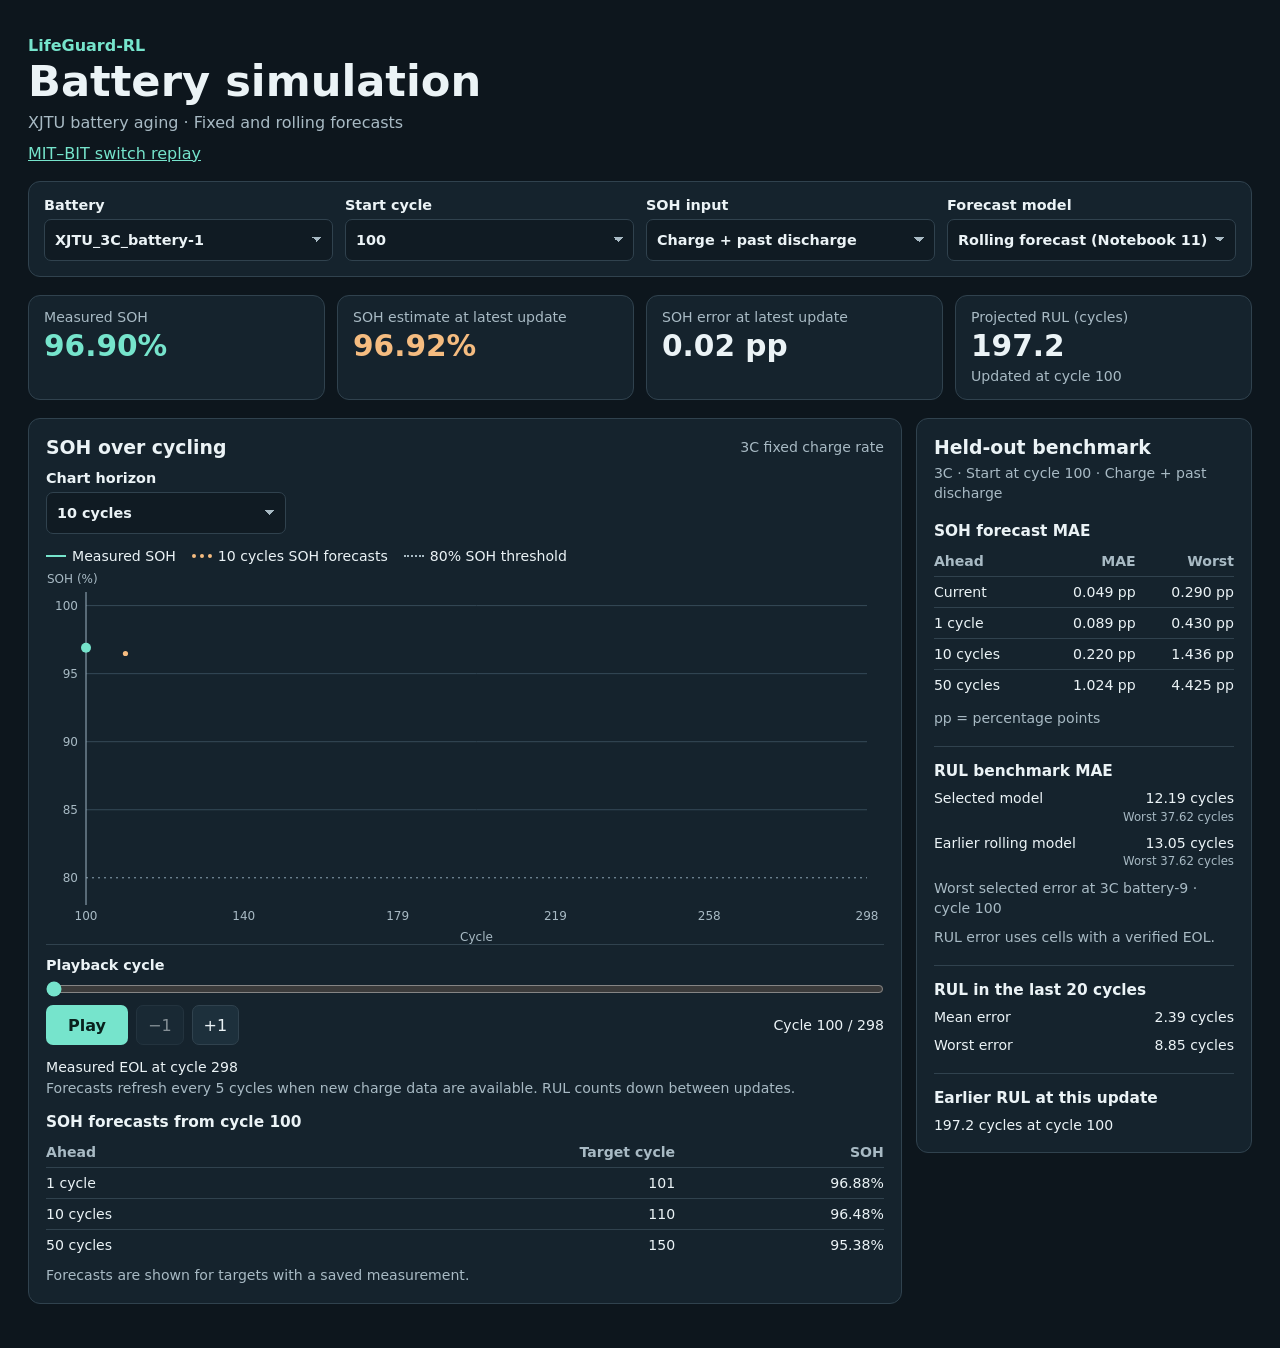
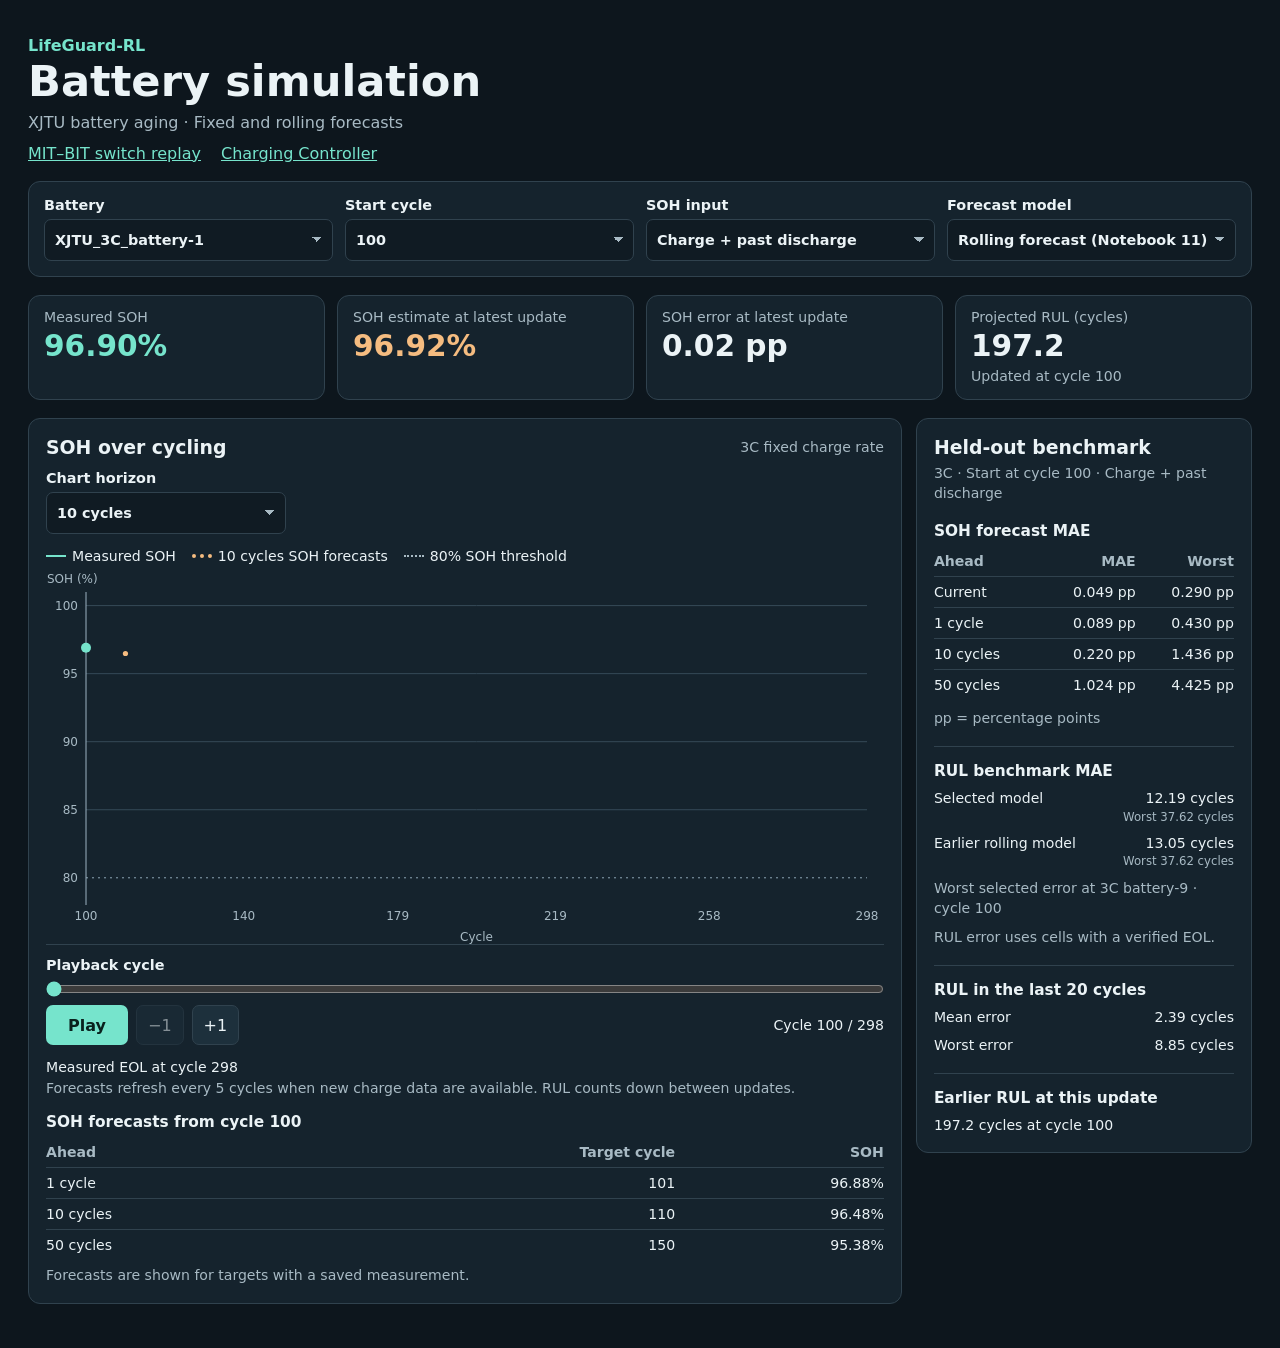
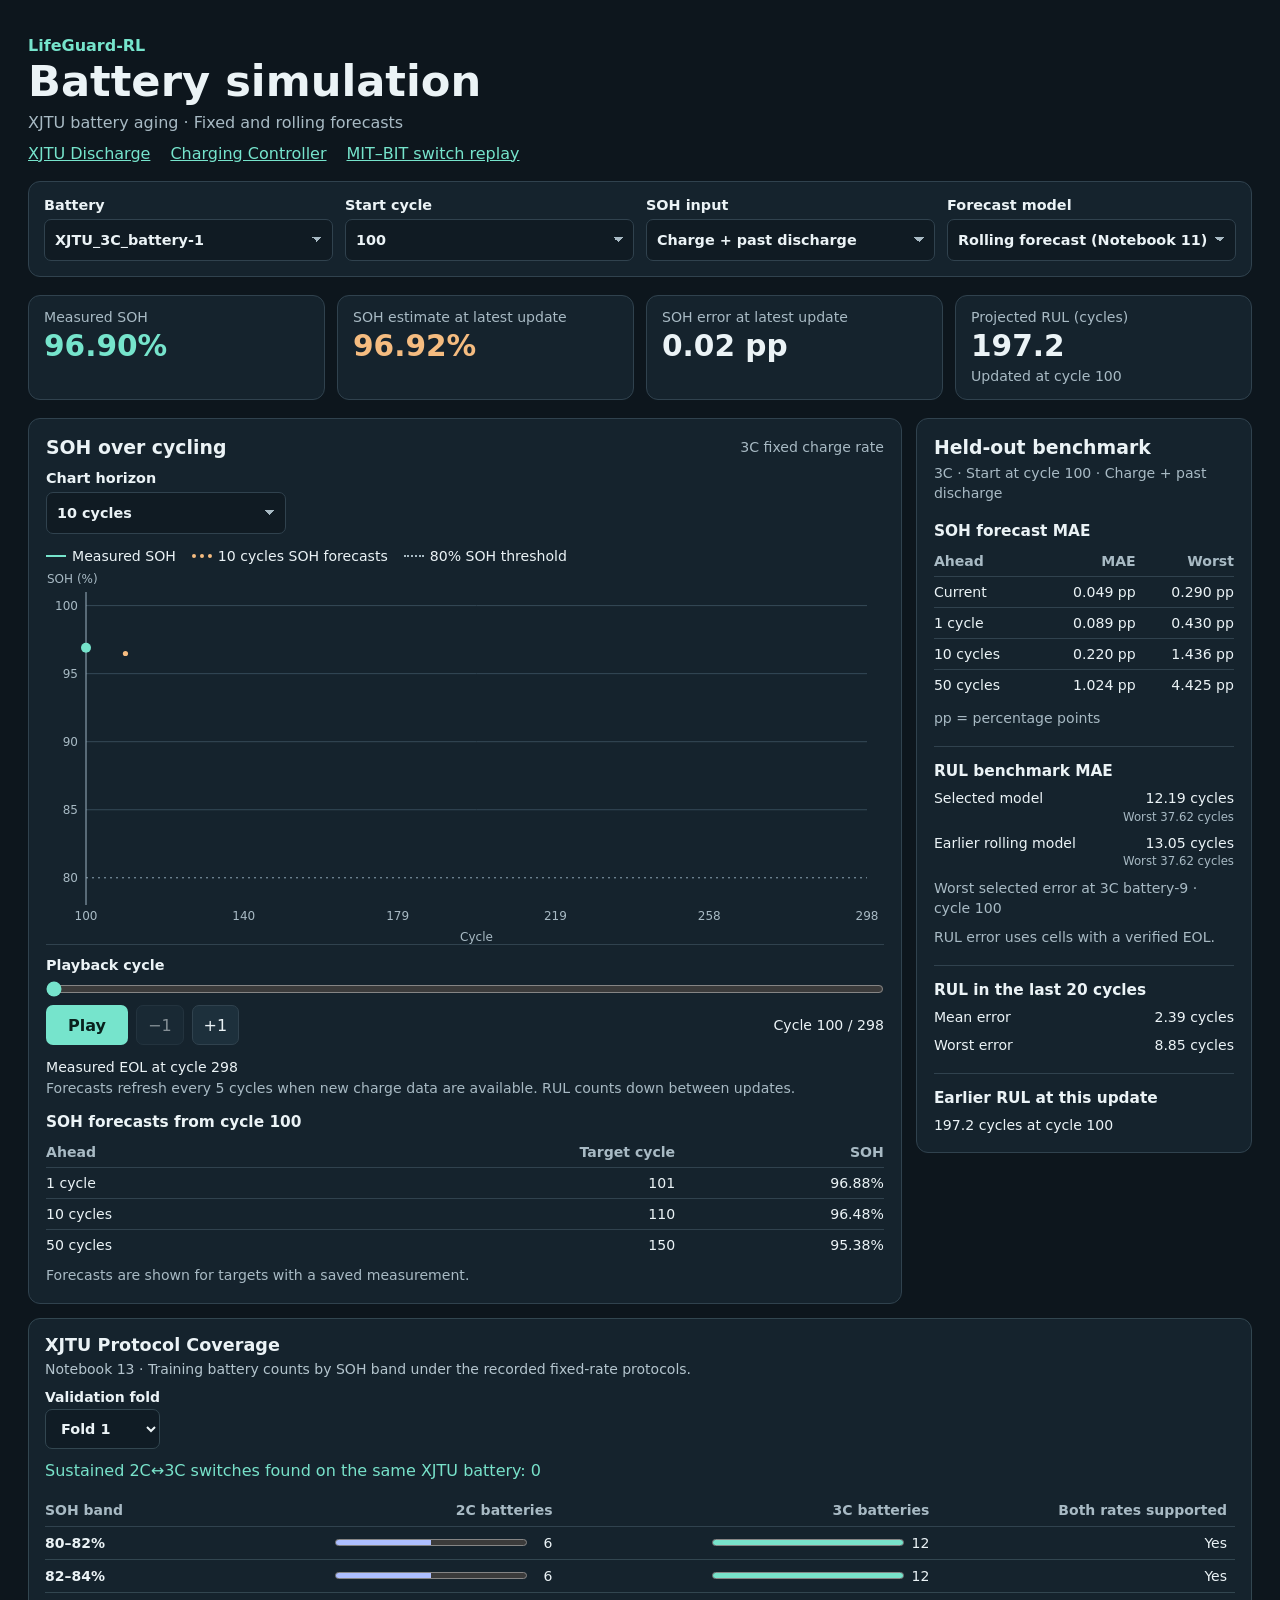
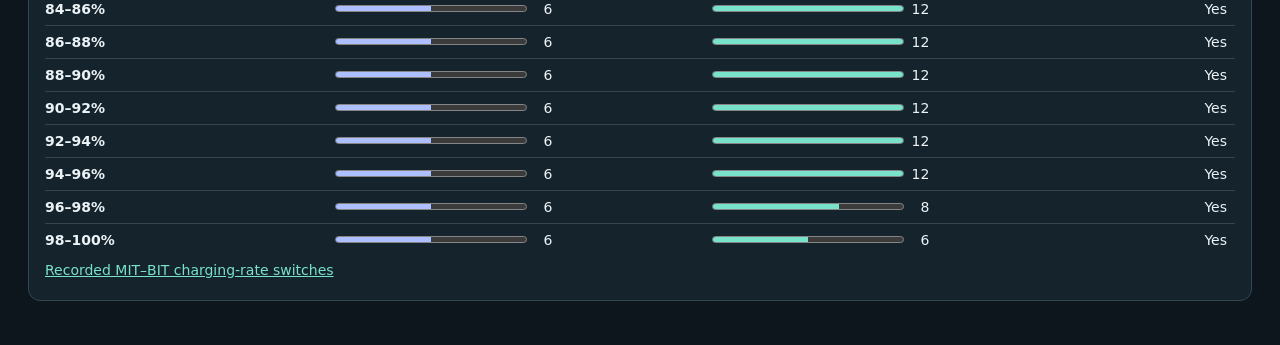
